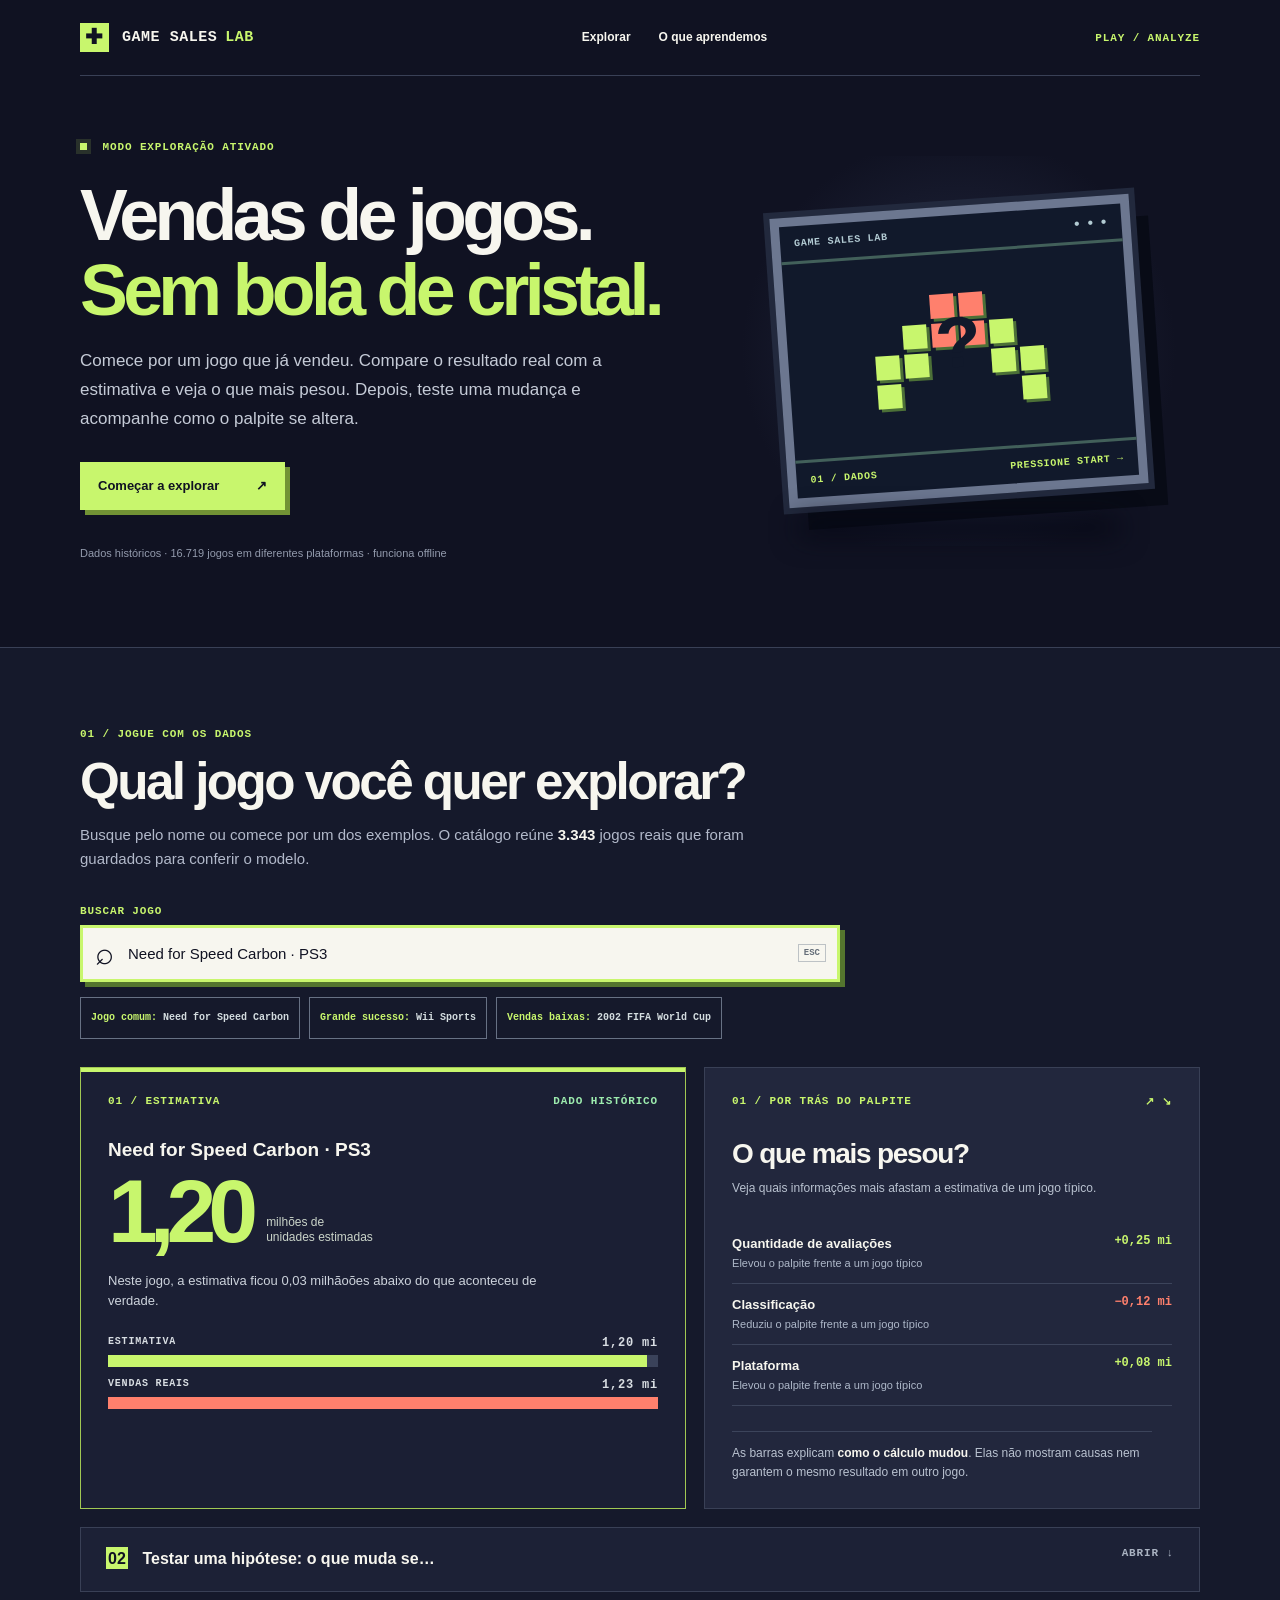
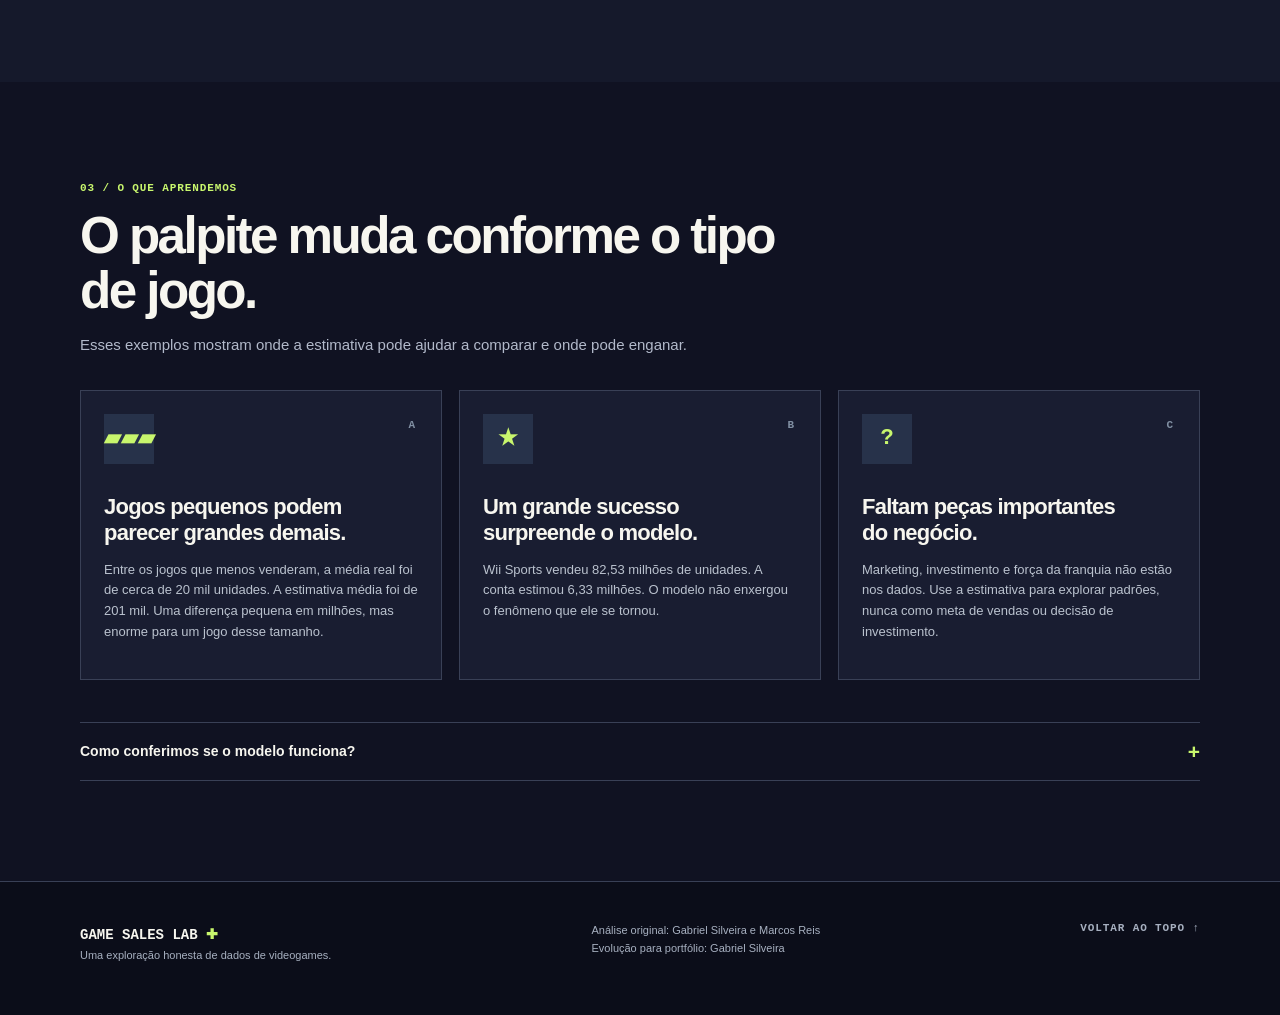
==== index.html @ 08819943 "Build game sales portfolio and offline demo" ====
<!doctype html>
<html lang="pt-BR">
<head>
  <meta charset="utf-8">
  <meta name="viewport" content="width=device-width, initial-scale=1">
  <meta name="theme-color" content="#101222">
  <title>Game Sales Lab — explore vendas de videogames</title>
  <meta name="description" content="Escolha um jogo, mude suas características e entenda o que um modelo histórico de vendas consegue — e não consegue — mostrar.">
  <style>:root{--bg:#101222;--panel:#1b1f34;--panel2:#242940;--line:#394056;--white:#f7f6ef;--muted:#b2b9ca;--lime:#c8f66d;--coral:#ff806d;--blue:#88a0ff;--mono:Consolas,'Courier New',monospace;--sans:Arial,Helvetica,sans-serif}
*{box-sizing:border-box}html{scroll-behavior:smooth}body{margin:0;background:var(--bg);color:var(--white);font-family:var(--sans);line-height:1.55}button,input{font:inherit}button,a,input,summary{outline-offset:4px}a{color:inherit;text-decoration:none}[hidden]{display:none!important}.shell{width:min(1120px,calc(100% - 48px));margin:auto}.skip{position:absolute;top:8px;left:-9999px;padding:8px;background:var(--lime);color:var(--bg);z-index:10}.skip:focus{left:8px}.topbar{height:76px;display:flex;align-items:center;border-bottom:1px solid var(--line);gap:40px}.brand{display:flex;align-items:center;gap:8px;font-family:var(--mono);font-weight:900;font-size:15px;letter-spacing:.035em;white-space:nowrap}.brand b{color:var(--lime)}.brand-mark{display:grid;place-items:center;background:var(--lime);color:var(--bg);width:29px;height:29px;font-size:21px;margin-right:5px}.topbar nav{display:flex;gap:28px;margin:auto;font-size:12px;font-weight:700}.topbar nav a:hover,.footer-inner a:hover,.method a:hover{color:var(--lime)}.top-label,.eyebrow,.step,.panel-top,.search-block>label,.summary-hint,.bar-label,.lesson-number,.footer-inner>a{font:700 11px var(--mono);letter-spacing:.08em}.top-label{color:var(--lime);white-space:nowrap}.hero{display:grid;grid-template-columns:1fr .82fr;gap:50px;align-items:center;min-height:560px;padding-top:65px;padding-bottom:85px}.hero-copy{max-width:630px}.eyebrow{color:var(--lime);margin:0 0 25px}.blink{display:inline-block;width:7px;height:7px;margin-right:8px;background:var(--lime);box-shadow:0 0 0 4px #c8f66d22;animation:blink 1.6s steps(1) infinite}@keyframes blink{50%{opacity:.2}}h1,h2,h3,p{margin-top:0}.hero h1{font-size:clamp(47px,5.6vw,77px);letter-spacing:-.065em;line-height:1.04;margin-bottom:20px}.hero h1 em{font-style:normal;color:var(--lime)}.hero-copy>p:not(.eyebrow){color:#c5cbd7;font-size:17px;max-width:550px;line-height:1.7;margin-bottom:28px}.cta{display:inline-flex;justify-content:space-between;gap:28px;align-items:center;background:var(--lime);color:var(--bg);font-weight:900;font-size:13px;padding:14px 18px;min-width:205px;box-shadow:5px 5px 0 #729335}.cta:hover{transform:translate(2px,2px);box-shadow:3px 3px 0 #729335}.hero-copy small{display:block;margin-top:35px;color:#939bad;font-size:11px}.arcade-art{min-height:390px;display:grid;place-items:center;position:relative;background:radial-gradient(circle at center,#242a42 0,transparent 70%)}.arcade-screen{width:min(360px,90%);height:290px;background:#11192b;border:9px solid #6c7790;box-shadow:0 0 0 6px #22293d,18px 23px 0 #080b16;position:relative;transform:rotate(-4deg)}.screen-top,.screen-bottom{display:flex;justify-content:space-between;padding:12px 14px;color:#b3cbd3;font:700 10px var(--mono);letter-spacing:.07em}.screen-top{border-bottom:3px solid #42605a}.screen-bottom{position:absolute;bottom:0;width:100%;border-top:3px solid #42605a;color:var(--lime)}.screen-pixels{height:190px;display:grid;grid-template-columns:repeat(6,24px);grid-template-rows:repeat(4,24px);gap:5px;place-content:center;position:relative}.pixel{background:var(--lime);box-shadow:3px 3px 0 #4c7037}.p1{grid-area:1/3}.p2{grid-area:1/4}.p3{grid-area:2/2}.p4{grid-area:2/3}.p5{grid-area:2/4}.p6{grid-area:2/5}.p7{grid-area:3/1}.p8{grid-area:3/2}.p9{grid-area:3/5}.p10{grid-area:3/6}.p11{grid-area:4/1}.p12{grid-area:4/6}.p1,.p2,.p4,.p5{background:var(--coral)}.screen-pixels strong{position:absolute;top:52px;left:50%;transform:translateX(-50%);font:900 75px var(--mono);color:#11192b}.arcade-shadow{position:absolute;width:320px;height:17px;background:#050714;filter:blur(14px);bottom:10px}.explore{border-top:1px solid var(--line);background:#15192b}.explore-inner{padding-top:80px;padding-bottom:90px}.section-heading{max-width:720px;margin-bottom:34px}.step{color:var(--lime);display:block;margin-bottom:14px}.section-heading h2{font-size:clamp(33px,4vw,52px);letter-spacing:-.05em;line-height:1.08;margin-bottom:14px}.section-heading p{color:var(--muted);font-size:15px;max-width:680px;margin:0}.section-heading strong{color:var(--white)}.search-block{position:relative;margin:35px 0 28px;max-width:760px}.search-block>label{display:block;color:var(--lime);margin-bottom:8px}.search-input-wrap{height:57px;display:flex;align-items:center;background:var(--white);color:var(--bg);border:3px solid var(--lime);box-shadow:5px 5px 0 #54752e}.search-input-wrap>span{font-size:32px;line-height:1;padding:0 12px}.search-input-wrap input{flex:1;min-width:0;height:100%;border:0;background:transparent;color:var(--bg);font-size:15px;outline:0}.search-input-wrap input::placeholder{color:#646a78}.search-input-wrap kbd{font:700 9px var(--mono);border:1px solid #bdc2c5;color:#656e79;padding:3px 5px;margin-right:11px}.search-results{position:absolute;top:87px;left:0;right:0;z-index:8;background:var(--white);color:var(--bg);border:2px solid var(--lime);max-height:330px;overflow:auto;box-shadow:8px 8px 0 #080b16}.search-results button{display:flex;justify-content:space-between;gap:15px;align-items:center;width:100%;padding:11px 15px;background:none;border:0;border-bottom:1px solid #d6d9d5;text-align:left;cursor:pointer}.search-results button:hover,.search-results button:focus{background:#e5f5c8}.search-results button strong{font-size:13px}.search-results button small{font:700 10px var(--mono);white-space:nowrap;color:#5e6370}.search-results .empty{padding:15px;font-size:13px}.quick-games{display:flex;gap:9px;flex-wrap:wrap;margin-top:15px}.quick-games button{background:transparent;border:1px solid #677184;color:#d3dcdf;padding:8px 10px;font:700 10px var(--mono);cursor:pointer}.quick-games button:hover,.quick-games button:focus{border-color:var(--lime);color:var(--lime)}.quick-games b{color:var(--lime)}.play-grid{display:grid;grid-template-columns:1.1fr .9fr;gap:18px}.result-panel,.explain-panel{min-height:385px;padding:27px;border:1px solid var(--line);background:var(--panel)}.result-panel{border-color:#a1c853;box-shadow:inset 0 4px 0 var(--lime)}.panel-top{display:flex;justify-content:space-between;color:var(--lime)}.status-light{color:#9decae}.game-name{font-size:19px;font-weight:800;margin:28px 0 5px}.big-number{display:flex;align-items:end;gap:16px}.big-number strong{font-size:clamp(70px,7vw,108px);letter-spacing:-.09em;line-height:.95;color:var(--lime)}.big-number span{font-size:12px;line-height:1.25;color:#cad4c9;padding-bottom:9px}.result-copy{color:#cdd3dc;font-size:13px;margin:17px 0 20px;max-width:480px}.comparison{margin-top:24px}.bar-label{display:flex;justify-content:space-between;color:#d8dde2;font-size:10px;margin:11px 0 5px}.bar-label b{font-size:12px}.track{height:12px;background:#3a425a}.track i{display:block;width:0;height:100%;background:var(--lime);transition:width .25s}.track.real i{background:var(--coral)}.note{border-left:3px solid var(--coral);padding-left:11px;color:#ffbfaf;font-size:12px;margin:18px 0 0}.explain-panel{background:#22273d}.explain-panel h3{font-size:28px;letter-spacing:-.045em;margin:24px 0 4px}.explain-panel>p{font-size:12px;color:#b9c2d0;max-width:420px}.drivers{margin:25px 0}.driver{display:grid;grid-template-columns:1fr auto;gap:2px 12px;padding:11px 0;border-bottom:1px solid #3c445b}.driver strong{font-size:13px}.driver span{font:700 12px var(--mono)}.driver span.up{color:var(--lime)}.driver span.down{color:var(--coral)}.driver small{grid-column:1/-1;color:#aeb8c9;font-size:11px}.explain-foot{border-top:1px solid #3c445b;padding-top:12px;margin:0!important}.explain-foot strong{color:var(--white)}.edit-panel{margin-top:18px;background:#1c2136;border:1px solid var(--line)}.edit-panel summary{cursor:pointer;display:flex;justify-content:space-between;gap:20px;padding:19px 25px;list-style:none;font-weight:800}.edit-panel summary::-webkit-details-marker{display:none}.edit-panel summary b{display:inline-grid;place-items:center;background:var(--lime);color:var(--bg);width:22px;height:22px;margin-right:10px}.edit-panel[open] .summary-hint{color:var(--lime)}.summary-hint{color:#aab3c2}.edit-inner{padding:4px 25px 25px;border-top:1px solid var(--line)}.edit-inner>p{font-size:12px;color:#b5bdc9;max-width:760px;margin:15px 0 22px}.field-grid{display:grid;grid-template-columns:repeat(5,1fr);gap:17px 13px}.field-grid label{font-size:11px;font-weight:800;color:#e7e8e6}.field-grid label span{color:#9ca7b9;font-size:10px}.field-grid input{width:100%;display:block;background:#f7f6ef;color:var(--bg);border:2px solid transparent;border-radius:0;padding:9px;min-height:40px;margin-top:5px;font-size:12px}.field-grid input:focus{border-color:var(--lime);outline:none}.field-grid input::placeholder{color:#777d89}#clear-btn{margin-top:21px;border:1px solid var(--lime);background:transparent;color:var(--lime);padding:9px 11px;font:700 11px var(--mono);cursor:pointer}#clear-btn:hover{background:#c8f66d22}.edit-disclaimer{border-top:1px solid var(--line);padding-top:14px;margin-top:21px!important}.lessons{padding-top:100px;padding-bottom:100px}.lesson-grid{display:grid;grid-template-columns:repeat(3,1fr);gap:17px}.lesson-grid article{position:relative;min-height:285px;border:1px solid var(--line);padding:23px;background:#191d31}.lesson-icon{display:grid;place-items:center;width:50px;height:50px;background:#27324a;color:var(--lime);font:900 22px var(--mono);margin-bottom:30px}.lesson-number{position:absolute;top:28px;right:25px;color:#8190a3}.lesson-grid h3{font-size:22px;line-height:1.2;letter-spacing:-.035em;max-width:280px;margin-bottom:13px}.lesson-grid p{color:#bac2ce;font-size:13px;line-height:1.6}.method{margin-top:42px;border-top:1px solid var(--line);border-bottom:1px solid var(--line)}.method summary{cursor:pointer;padding:18px 0;display:flex;justify-content:space-between;font-weight:800;font-size:14px}.method summary span{color:var(--lime);font-size:21px;line-height:1}.method-body{max-width:790px;padding-bottom:25px}.method-body p{color:#bec6d0;font-size:13px;line-height:1.7}.method-body a{font:700 11px var(--mono);color:var(--lime)}footer{border-top:1px solid var(--line);background:#0b0d19;padding:40px 0}.footer-inner{display:flex;justify-content:space-between;gap:25px}.footer-inner strong{font:900 14px var(--mono)}.footer-inner strong span{color:var(--lime)}.footer-inner p,.footer-inner a{color:#a7b0c0;font-size:11px}.footer-inner a{align-self:start}
@media(max-width:900px){.top-label{display:none}.hero{grid-template-columns:1fr;gap:15px;min-height:0}.arcade-art{min-height:270px;order:-1}.arcade-screen{transform:rotate(-4deg) scale(.8)}.arcade-shadow{bottom:-10px}.field-grid{grid-template-columns:repeat(3,1fr)}.play-grid{grid-template-columns:1fr}.result-panel,.explain-panel{min-height:0}.lesson-grid{grid-template-columns:1fr}.lesson-grid article{min-height:0}.lesson-icon{margin-bottom:18px}}
@media(max-width:620px){.shell{width:calc(100% - 28px)}.topbar{height:64px;gap:12px}.brand{font-size:11px}.topbar nav{gap:10px;margin-left:auto}.topbar nav a{font-size:10px}.hero{padding-top:25px;padding-bottom:70px}.arcade-art{min-height:225px}.arcade-screen{transform:rotate(-4deg) scale(.65)}.hero h1{font-size:47px}.hero-copy>p:not(.eyebrow){font-size:15px}.explore-inner,.lessons{padding-top:67px;padding-bottom:70px}.section-heading h2{font-size:35px}.search-results{top:87px}.search-results button{flex-direction:column;align-items:start;gap:2px}.field-grid{grid-template-columns:repeat(2,1fr)}.result-panel,.explain-panel{padding:20px}.big-number strong{font-size:78px}.edit-panel summary{padding:16px;font-size:13px}.summary-hint{font-size:9px}.edit-inner{padding:0 16px 20px}.footer-inner{flex-direction:column}.search-input-wrap kbd{display:none}}
@media(prefers-reduced-motion:reduce){html{scroll-behavior:auto}.blink{animation:none}.track i{transition:none}}

/* Touch and narrow-screen refinements */
.cta{min-height:48px}
.search-results button{min-height:46px}
.quick-games button,#clear-btn{min-height:42px}
.field-grid input{min-height:46px}
.context-note{border-left:3px solid var(--blue);background:#28304a;color:#e2e8ff;padding:12px 14px;font-size:12px;line-height:1.55}
.scenario-story{border-left:3px solid var(--lime);padding:10px 12px;background:#293347;color:#eef6de;font-size:12px;line-height:1.55}
.driver small{line-height:1.45}
@media(max-width:900px){.arcade-art{order:0}.hero{gap:5px}.field-grid{gap:16px}}
@media(max-width:620px){.big-number strong{font-size:clamp(52px,15vw,76px)}.quick-games button,#clear-btn{min-height:44px}.search-results button{min-height:50px}.arcade-art{min-height:180px}.arcade-screen{transform:rotate(-4deg) scale(.58)}.hero{padding-bottom:55px}}
@media(max-width:380px){.brand{font-size:10px}.topbar nav a{font-size:9px}.topbar nav{gap:8px}.summary-hint{display:none}.field-grid{gap:12px 8px}}
</style>
</head>
<body>
  <a class="skip" href="#explorar">Ir para a experiência</a>
  <header class="topbar shell">
    <a class="brand" href="#inicio" aria-label="Game Sales Lab, início"><span class="brand-mark" aria-hidden="true">✚</span> GAME SALES <b>LAB</b></a>
    <nav aria-label="Navegação"><a href="#explorar">Explorar</a><a href="#aprendizados">O que aprendemos</a></nav>
    <span class="top-label">PLAY / ANALYZE</span>
  </header>

  <main>
    <section class="hero shell" id="inicio">
      <div class="hero-copy">
        <p class="eyebrow"><span class="blink" aria-hidden="true"></span> MODO EXPLORAÇÃO ATIVADO</p>
        <h1>Vendas de jogos.<br><em>Sem bola de cristal.</em></h1>
        <p>Comece por um jogo que já vendeu. Compare o resultado real com a estimativa e veja o que mais pesou. Depois, teste uma mudança e acompanhe como o palpite se altera.</p>
        <a class="cta" href="#explorar">Começar a explorar <span aria-hidden="true">↗</span></a>
        <small>Dados históricos · 16.719 jogos em diferentes plataformas · funciona offline</small>
      </div>
      <div class="arcade-art" aria-hidden="true"><div class="arcade-screen"><div class="screen-top"><span>GAME SALES LAB</span><span>● ● ●</span></div><div class="screen-pixels"><span class="pixel p1"></span><span class="pixel p2"></span><span class="pixel p3"></span><span class="pixel p4"></span><span class="pixel p5"></span><span class="pixel p6"></span><span class="pixel p7"></span><span class="pixel p8"></span><span class="pixel p9"></span><span class="pixel p10"></span><span class="pixel p11"></span><span class="pixel p12"></span><strong>?</strong></div><div class="screen-bottom"><span>01 / DADOS</span><span>PRESSIONE START →</span></div></div><div class="arcade-shadow"></div></div>
    </section>

    <section class="explore" id="explorar"><div class="shell explore-inner">
      <div class="section-heading"><span class="step">01 / JOGUE COM OS DADOS</span><h2>Qual jogo você quer explorar?</h2><p>Busque pelo nome ou comece por um dos exemplos. O catálogo reúne <strong id="catalog-count">—</strong> jogos reais que foram guardados para conferir o modelo.</p></div>

      <div class="search-block"><label for="game-search">BUSCAR JOGO</label><div class="search-input-wrap"><span aria-hidden="true">⌕</span><input id="game-search" type="search" autocomplete="off" placeholder="Digite um título, plataforma ou ano" aria-controls="search-results" aria-expanded="false"><kbd>ESC</kbd></div><div id="search-results" class="search-results" role="listbox" hidden></div><div id="quick-games" class="quick-games" aria-label="Jogos sugeridos"></div></div>

      <div class="play-grid">
        <div class="result-panel" aria-live="polite"><div class="panel-top"><span>01 / ESTIMATIVA</span><span class="status-light">DADO HISTÓRICO</span></div><p class="game-name" id="selected-title">Escolha um jogo</p><div class="big-number"><strong id="prediction">—</strong><span>milhões de<br>unidades estimadas</span></div><p class="result-copy" id="result-summary">Escolha um jogo para começar a exploração.</p><p class="scenario-story" id="scenario-story" hidden></p><div class="comparison" id="comparison" hidden><div class="bar-label"><span id="pred-caption">ESTIMATIVA</span><b id="pred-label">—</b></div><div class="track"><i id="pred-bar"></i></div><div class="bar-label"><span>VENDAS REAIS</span><b id="actual-label">—</b></div><div class="track real"><i id="actual-bar"></i></div></div><p class="context-note" id="result-warning" hidden></p></div>

        <div class="explain-panel"><div class="panel-top"><span id="explain-step">01 / POR TRÁS DO PALPITE</span><span aria-hidden="true">↗ ↘</span></div><h3 id="explain-title">O que mais pesou?</h3><p id="explain-intro">Veja quais informações mais afastam a estimativa de um jogo típico.</p><div id="drivers" class="drivers"></div><p class="explain-foot">As barras explicam <strong>como o cálculo mudou</strong>. Elas não mostram causas nem garantem o mesmo resultado em outro jogo.</p></div>
      </div>

      <details class="edit-panel" id="edit-details"><summary><span><b>02</b> Testar uma hipótese: o que muda se…</span><span class="summary-hint">ABRIR ↓</span></summary><div class="edit-inner"><p>Escolha uma variável e mude o valor. O resultado mostra quanto essa alteração deslocou a estimativa do jogo escolhido. Você pode mudar mais campos, mas uma variável por vez deixa a comparação mais fácil de entender.</p><form id="game-form"><div class="field-grid">
        <label>Ano de lançamento<input id="Year_of_Release" type="number" min="1970" max="2035" step="1" placeholder="Ex.: 2008"></label>
        <label>Plataforma<input id="Platform" list="list-Platform" autocomplete="off" placeholder="Ex.: Wii"><datalist id="list-Platform"></datalist></label>
        <label>Gênero<input id="Genre" list="list-Genre" autocomplete="off" placeholder="Ex.: Sports"><datalist id="list-Genre"></datalist></label>
        <label>Classificação indicativa<input id="Rating" list="list-Rating" autocomplete="off" placeholder="Ex.: E"><datalist id="list-Rating"></datalist></label>
        <label>Nota da crítica <span>0 a 100</span><input id="Critic_Score" type="number" min="0" max="100" step="1" placeholder="Ex.: 82"></label>
        <label>Quantidade de críticas<input id="Critic_Count" type="number" min="0" step="1" placeholder="Ex.: 45"></label>
        <label>Nota do público <span>0 a 10</span><input id="User_Score" type="number" min="0" max="10" step="0.1" placeholder="Ex.: 8.2"></label>
        <label>Quantidade de avaliações<input id="User_Count" type="number" min="0" step="1" placeholder="Ex.: 250"></label>
        <label>Empresa que publicou<input id="Publisher" list="list-Publisher" autocomplete="off" placeholder="Ex.: Nintendo"><datalist id="list-Publisher"></datalist></label>
        <label>Estúdio criador<input id="Developer" list="list-Developer" autocomplete="off" placeholder="Ex.: Nintendo"><datalist id="list-Developer"></datalist></label>
      </div><button id="clear-btn" type="reset">Recomeçar cenário ↺</button></form><p class="edit-disclaimer">Notas e avaliações normalmente só existem depois do lançamento. Esta experiência compara padrões históricos; não prevê vendas antes de o jogo chegar ao mercado.</p></div></details>
    </div></section>

    <section class="lessons shell" id="aprendizados"><div class="section-heading"><span class="step">03 / O QUE APRENDEMOS</span><h2>O palpite muda conforme o tipo de jogo.</h2><p>Esses exemplos mostram onde a estimativa pode ajudar a comparar e onde pode enganar.</p></div><div class="lesson-grid"><article><span class="lesson-icon">▰▰▰</span><span class="lesson-number">A</span><h3>Jogos pequenos podem parecer grandes demais.</h3><p id="small-games-copy"></p></article><article><span class="lesson-icon">★</span><span class="lesson-number">B</span><h3>Um grande sucesso surpreende o modelo.</h3><p id="hit-copy"></p></article><article><span class="lesson-icon">?</span><span class="lesson-number">C</span><h3>Faltam peças importantes do negócio.</h3><p>Marketing, investimento e força da franquia não estão nos dados. Use a estimativa para explorar padrões, nunca como meta de vendas ou decisão de investimento.</p></article></div>
      <details class="method"><summary>Como conferimos se o modelo funciona? <span>+</span></summary><div class="method-body"><p>Primeiro, reservamos um grupo de jogos que o modelo não viu enquanto aprendia. Comparamos várias formas de fazer a conta usando apenas os outros jogos e escolhemos a que equilibrava resultado e simplicidade. Só então conferimos a escolhida no grupo reservado.</p><p id="method-copy"></p><p>Também verificamos se características parecidas carregam informação repetida. As notas da crítica e do público, por exemplo, tendem a andar juntas. Por isso, as barras da experiência mostram partes do cálculo, não causas independentes.</p></div></details>
    </section>
  </main>

  <footer><div class="shell footer-inner"><div><strong>GAME SALES LAB <span>✚</span></strong><p>Uma exploração honesta de dados de videogames.</p></div><p>Análise original: Gabriel Silveira e Marcos Reis<br>Evolução para portfólio: Gabriel Silveira</p><a href="#inicio">VOLTAR AO TOPO ↑</a></div></footer>
  <script>const PAYLOAD={"report":{"dataset":{"rows":16719,"train":13375,"test":3344,"version":2,"seed":42},"selected":"Linear múltipla — contagens em log","cv":[{"modelo":"Regressão polinomial — grau 2","RMSE_cv":1.2010955748964758,"RMSE_cv_dp":0.06474675699230918,"RMSE_treino":1.1860157761538965,"MAE_cv":0.49695389689824304,"R2_cv":0.2636904071730237},{"modelo":"Linear múltipla — contagens em log","RMSE_cv":1.2068128816181916,"RMSE_cv_dp":0.0614035329765601,"RMSE_treino":1.1920581084443662,"MAE_cv":0.5003457677159309,"R2_cv":0.2564570143904742},{"modelo":"Linear múltipla — Publisher/Developer","RMSE_cv":1.2115453871072805,"RMSE_cv_dp":0.0685828982930085,"RMSE_treino":1.1931497890586091,"MAE_cv":0.4869429549563741,"R2_cv":0.2511686643552177},{"modelo":"Linear — alvo em log","RMSE_cv":1.2123207687471598,"RMSE_cv_dp":0.06136806398778783,"RMSE_treino":1.2056931116269045,"MAE_cv":0.3875992172423879,"R2_cv":0.24993861218668262},{"modelo":"Linear múltipla — base","RMSE_cv":1.2656649861952995,"RMSE_cv_dp":0.06850321064156129,"RMSE_treino":1.2554290859679416,"MAE_cv":0.5034061343852987,"R2_cv":0.18278152900033845},{"modelo":"Linear simples — Critic_Count","RMSE_cv":1.3432475392092016,"RMSE_cv_dp":0.06615835104879768,"RMSE_treino":1.3445957820593482,"MAE_cv":0.5288592431362826,"R2_cv":0.07931046568754438},{"modelo":"Baseline — mediana","RMSE_cv":1.4441197716730787,"RMSE_cv_dp":0.05955347096531502,"RMSE_treino":1.4452738414571185,"MAE_cv":0.4573667289719626,"R2_cv":-0.06491235377141469}],"test_models":[{"modelo":"Linear múltipla — contagens em log","RMSE":1.7968092620140312,"MAE":0.5297354695471745,"R2":0.2178879222569532},{"modelo":"Regressão polinomial — grau 2","RMSE":1.797677422413931,"MAE":0.5271070427865906,"R2":0.2171319569091512},{"modelo":"Linear múltipla — Publisher/Developer","RMSE":1.8134675950625714,"MAE":0.5221746837622574,"R2":0.20331867595355801},{"modelo":"Linear — alvo em log","RMSE":1.845046714488837,"MAE":0.41992653794848905,"R2":0.1753308083341364},{"modelo":"Linear múltipla — base","RMSE":1.9391668904772745,"MAE":0.5429126259905229,"R2":0.08904817114027319},{"modelo":"Linear simples — Critic_Count","RMSE":1.9734772028116396,"MAE":0.5657923687966461,"R2":0.0565274585093255},{"modelo":"Baseline — mediana","RMSE":2.069872007056979,"MAE":0.4924372009569377,"R2":-0.037891654120126184}],"final_raw":{"RMSE":1.7968092620140312,"MAE":0.5297354695471745,"R2":0.2178879222569532},"final_clipped":{"RMSE":1.789990443409774,"MAE":0.4944752510786426,"R2":0.2238128260143939},"negative_count":539,"negative_pct":16.11842105263158,"wii":{"actual":82.53,"predicted":6.327610250159044,"residual":76.20238974984096,"rmse_without":1.2216731685688584},"deciles":[{"real":0.020489361702127663,"previsto":0.2011004001439475,"n":470},{"real":0.044741035856573706,"previsto":0.26513370675637915,"n":251},{"real":0.06960396039603961,"previsto":0.2933393354138259,"n":303},{"real":0.10340974212034384,"previsto":0.3504363250655249,"n":349},{"real":0.14811074918566774,"previsto":0.37984246506080965,"n":307},{"real":0.2129940119760479,"previsto":0.4328270900748389,"n":334},{"real":0.31290419161676647,"previsto":0.6220602657615575,"n":334},{"real":0.4770958083832335,"previsto":0.7173968947212019,"n":334},{"real":0.8396941896024465,"previsto":0.9383231397455836,"n":327},{"real":3.456477611940299,"previsto":1.6546289862273766,"n":335}],"vif":[{"atributo":"Year_of_Release","VIF":1.076163934748759},{"atributo":"Critic_Score","VIF":1.679050233845482},{"atributo":"Log_Critic_Count","VIF":1.4711781684444674},{"atributo":"User_Score","VIF":1.3438304912482169},{"atributo":"Log_User_Count","VIF":1.477199717197107}],"spearman":{"critic_user_counts":0.5755657424946091,"critic_user_scores":0.5303728679998545},"importance":[{"field":"User_Count","mean_abs_effect":0.3542200487970417},{"field":"Publisher","mean_abs_effect":0.24777495385571435},{"field":"Year_of_Release","mean_abs_effect":0.17993967710344383},{"field":"Platform","mean_abs_effect":0.17634475986696957},{"field":"User_Score","mean_abs_effect":0.14174504943252136},{"field":"Critic_Score","mean_abs_effect":0.09213284899626684},{"field":"Developer","mean_abs_effect":0.0721554286524807},{"field":"Rating","mean_abs_effect":0.06158994676593066},{"field":"Critic_Count","mean_abs_effect":0.056823376987069484},{"field":"Genre","mean_abs_effect":0.049855624893175125}],"examples":[{"name":"Wii Sports","record":{"Year_of_Release":2006.0,"Critic_Score":76.0,"Critic_Count":51.0,"User_Score":8.0,"User_Count":322.0,"Platform":"Wii","Genre":"Sports","Rating":"E","Publisher":"Nintendo","Developer":"Nintendo"},"actual":82.53,"predicted":6.3276102501590445},{"name":"Kamaitachi no Yoru 2: Tokubetsu Hen","record":{"Year_of_Release":2006.0,"Critic_Score":null,"Critic_Count":null,"User_Score":null,"User_Count":null,"Platform":"PSP","Genre":"Adventure","Rating":null,"Publisher":"ChunSoft","Developer":null},"actual":0.01,"predicted":0.19047411673002612},{"name":"Imagine: Fashion Designer World Tour","record":{"Year_of_Release":2009.0,"Critic_Score":null,"Critic_Count":null,"User_Score":null,"User_Count":null,"Platform":"DS","Genre":"Simulation","Rating":"E","Publisher":"Ubisoft","Developer":"Virtual Toys"},"actual":0.29,"predicted":0.3608864517631545},{"name":"Just Dance 3","record":{"Year_of_Release":2011.0,"Critic_Score":74.0,"Critic_Count":15.0,"User_Score":7.8,"User_Count":16.0,"Platform":"Wii","Genre":"Misc","Rating":"E10+","Publisher":"Ubisoft","Developer":"Ubisoft"},"actual":10.12,"predicted":0.5592305575840402}],"catalog":[{"name":" Beyblade Burst","platform":"3DS","year":2016,"actual":0.03,"record":{"Year_of_Release":2016.0,"Critic_Score":null,"Critic_Count":null,"User_Score":null,"User_Count":null,"Platform":"3DS","Genre":"Role-Playing","Rating":null,"Publisher":"FuRyu","Developer":null}},{"name":" Haikyu!! Cross Team Match!","platform":"3DS","year":2016,"actual":0.04,"record":{"Year_of_Release":2016.0,"Critic_Score":null,"Critic_Count":null,"User_Score":null,"User_Count":null,"Platform":"3DS","Genre":"Adventure","Rating":null,"Publisher":"Namco Bandai Games","Developer":null}},{"name":".hack//G.U. Vol.3//Redemption","platform":"PS2","year":2007,"actual":0.17,"record":{"Year_of_Release":2007.0,"Critic_Score":null,"Critic_Count":null,"User_Score":null,"User_Count":null,"Platform":"PS2","Genre":"Role-Playing","Rating":null,"Publisher":"Namco Bandai Games","Developer":null}},{"name":".hack//Outbreak Part 3","platform":"PS2","year":2002,"actual":0.46,"record":{"Year_of_Release":2002.0,"Critic_Score":70.0,"Critic_Count":23.0,"User_Score":8.7,"User_Count":19.0,"Platform":"PS2","Genre":"Role-Playing","Rating":"T","Publisher":"Atari","Developer":"CyberConnect2"}},{"name":"007: Quantum of Solace","platform":"PS2","year":2008,"actual":0.43,"record":{"Year_of_Release":2008.0,"Critic_Score":null,"Critic_Count":null,"User_Score":null,"User_Count":null,"Platform":"PS2","Genre":"Action","Rating":null,"Publisher":"Activision","Developer":null}},{"name":"007: Quantum of Solace","platform":"Wii","year":2008,"actual":0.65,"record":{"Year_of_Release":2008.0,"Critic_Score":54.0,"Critic_Count":11.0,"User_Score":7.5,"User_Count":26.0,"Platform":"Wii","Genre":"Action","Rating":"T","Publisher":"Activision","Developer":"Treyarch"}},{"name":"1 vs. 100","platform":"DS","year":2008,"actual":0.08,"record":{"Year_of_Release":2008.0,"Critic_Score":38.0,"Critic_Count":5.0,"User_Score":3.2,"User_Count":5.0,"Platform":"DS","Genre":"Misc","Rating":"E","Publisher":"DSI Games","Developer":"ECI"}},{"name":"1001 Touch Games","platform":"DS","year":2011,"actual":0.31,"record":{"Year_of_Release":2011.0,"Critic_Score":null,"Critic_Count":null,"User_Score":null,"User_Count":null,"Platform":"DS","Genre":"Action","Rating":"E","Publisher":"Avanquest","Developer":"Avanquest Software"}},{"name":"101-in-1 Explosive Megamix","platform":"DS","year":2008,"actual":0.19,"record":{"Year_of_Release":2008.0,"Critic_Score":46.0,"Critic_Count":13.0,"User_Score":null,"User_Count":null,"Platform":"DS","Genre":"Puzzle","Rating":"E","Publisher":"Nordcurrent","Developer":"Nordcurrent"}},{"name":"101-in-1 Sports Megamix","platform":"DS","year":2010,"actual":0.08,"record":{"Year_of_Release":2010.0,"Critic_Score":null,"Critic_Count":null,"User_Score":null,"User_Count":null,"Platform":"DS","Genre":"Sports","Rating":"E10+","Publisher":"Nordcurrent","Developer":"Nordcurrent"}},{"name":"187: Ride or Die","platform":"PS2","year":2005,"actual":0.15,"record":{"Year_of_Release":2005.0,"Critic_Score":52.0,"Critic_Count":33.0,"User_Score":6.8,"User_Count":12.0,"Platform":"PS2","Genre":"Racing","Rating":"M","Publisher":"Ubisoft","Developer":"Ubisoft"}},{"name":"187: Ride or Die","platform":"XB","year":2005,"actual":0.06,"record":{"Year_of_Release":2005.0,"Critic_Score":51.0,"Critic_Count":40.0,"User_Score":6.9,"User_Count":8.0,"Platform":"XB","Genre":"Racing","Rating":"M","Publisher":"Ubisoft","Developer":"Ubisoft Paris"}},{"name":"2 Games in 1: Sonic Battle & ChuChu Rocket!","platform":"GBA","year":2005,"actual":0.61,"record":{"Year_of_Release":2005.0,"Critic_Score":null,"Critic_Count":null,"User_Score":null,"User_Count":null,"Platform":"GBA","Genre":"Misc","Rating":null,"Publisher":"THQ","Developer":null}},{"name":"2-in-1 Game Pack: Spider-Man & Spider-Man 2","platform":"GBA","year":2005,"actual":0.09,"record":{"Year_of_Release":2005.0,"Critic_Score":null,"Critic_Count":null,"User_Score":null,"User_Count":null,"Platform":"GBA","Genre":"Platform","Rating":null,"Publisher":"Activision","Developer":null}},{"name":"2002 FIFA World Cup","platform":"XB","year":2002,"actual":0.19,"record":{"Year_of_Release":2002.0,"Critic_Score":79.0,"Critic_Count":17.0,"User_Score":9.0,"User_Count":4.0,"Platform":"XB","Genre":"Sports","Rating":"E","Publisher":"Electronic Arts","Developer":"Software Creations"}},{"name":"3 in 1: Solitaire, Mahjong & Tangram","platform":"DS","year":2010,"actual":0.07,"record":{"Year_of_Release":2010.0,"Critic_Score":null,"Critic_Count":null,"User_Score":null,"User_Count":null,"Platform":"DS","Genre":"Misc","Rating":null,"Publisher":"Deep Silver","Developer":null}},{"name":"300: March to Glory","platform":"PSP","year":2007,"actual":0.41,"record":{"Year_of_Release":2007.0,"Critic_Score":55.0,"Critic_Count":31.0,"User_Score":7.1,"User_Count":14.0,"Platform":"PSP","Genre":"Action","Rating":"M","Publisher":"Warner Bros. Interactive Entertainment","Developer":"Collision Studios"}},{"name":"3D Dot Game Heroes","platform":"PS3","year":2009,"actual":0.57,"record":{"Year_of_Release":2009.0,"Critic_Score":77.0,"Critic_Count":66.0,"User_Score":8.0,"User_Count":96.0,"Platform":"PS3","Genre":"Role-Playing","Rating":"E10+","Publisher":"SouthPeak Games","Developer":"Silicon Studio"}},{"name":"3D Lemmings","platform":"PS","year":1995,"actual":0.06,"record":{"Year_of_Release":1995.0,"Critic_Score":null,"Critic_Count":null,"User_Score":null,"User_Count":null,"Platform":"PS","Genre":"Puzzle","Rating":null,"Publisher":"Psygnosis","Developer":null}},{"name":"3DS Classic Collection","platform":"3DS","year":2016,"actual":0.03,"record":{"Year_of_Release":2016.0,"Critic_Score":null,"Critic_Count":null,"User_Score":null,"User_Count":null,"Platform":"3DS","Genre":"Misc","Rating":null,"Publisher":"Sega","Developer":null}},{"name":"3rd Super Robot Wars Z: Tengoku-Hen","platform":"PSV","year":2015,"actual":0.19,"record":{"Year_of_Release":2015.0,"Critic_Score":null,"Critic_Count":null,"User_Score":null,"User_Count":null,"Platform":"PSV","Genre":"Action","Rating":null,"Publisher":"Namco Bandai Games","Developer":null}},{"name":"4 Elements","platform":"PC","year":2009,"actual":0.05,"record":{"Year_of_Release":2009.0,"Critic_Score":null,"Critic_Count":null,"User_Score":7.4,"User_Count":19.0,"Platform":"PC","Genre":"Puzzle","Rating":"E","Publisher":"Mastertronic","Developer":"Playrix Entertainment"}},{"name":"40 Winks","platform":"PS","year":1999,"actual":0.31,"record":{"Year_of_Release":1999.0,"Critic_Score":null,"Critic_Count":null,"User_Score":null,"User_Count":null,"Platform":"PS","Genre":"Platform","Rating":null,"Publisher":"GT Interactive","Developer":null}},{"name":"428: Fuusa Sareta Shibuya de","platform":"PSP","year":2009,"actual":0.04,"record":{"Year_of_Release":2009.0,"Critic_Score":null,"Critic_Count":null,"User_Score":null,"User_Count":null,"Platform":"PSP","Genre":"Adventure","Rating":null,"Publisher":"Spike","Developer":null}},{"name":"4x4 EVO 2","platform":"GC","year":2002,"actual":0.14,"record":{"Year_of_Release":2002.0,"Critic_Score":56.0,"Critic_Count":7.0,"User_Score":null,"User_Count":null,"Platform":"GC","Genre":"Racing","Rating":"E","Publisher":"Vivendi Games","Developer":"Terminal Reality"}},{"name":"50 Cent: Blood on the Sand","platform":"PS3","year":2009,"actual":0.19,"record":{"Year_of_Release":2009.0,"Critic_Score":72.0,"Critic_Count":37.0,"User_Score":7.2,"User_Count":57.0,"Platform":"PS3","Genre":"Shooter","Rating":"M","Publisher":"THQ","Developer":"Swordfish Studios"}},{"name":"50 Cent: Bulletproof","platform":"PSP","year":2006,"actual":0.08,"record":{"Year_of_Release":2006.0,"Critic_Score":null,"Critic_Count":null,"User_Score":null,"User_Count":null,"Platform":"PSP","Genre":"Action","Rating":null,"Publisher":"Vivendi Games","Developer":null}},{"name":"50 Cent: Bulletproof","platform":"XB","year":2005,"actual":0.44,"record":{"Year_of_Release":2005.0,"Critic_Score":50.0,"Critic_Count":14.0,"User_Score":5.9,"User_Count":21.0,"Platform":"XB","Genre":"Action","Rating":"M","Publisher":"Vivendi Games","Developer":"Genuine Games"}},{"name":"50 Classic Games","platform":"3DS","year":2012,"actual":0.01,"record":{"Year_of_Release":2012.0,"Critic_Score":null,"Critic_Count":null,"User_Score":null,"User_Count":null,"Platform":"3DS","Genre":"Misc","Rating":null,"Publisher":"Avanquest Software","Developer":null}},{"name":"7 Wonders of the Ancient World","platform":"DS","year":2007,"actual":0.13,"record":{"Year_of_Release":2007.0,"Critic_Score":60.0,"Critic_Count":7.0,"User_Score":8.3,"User_Count":48.0,"Platform":"DS","Genre":"Puzzle","Rating":"E","Publisher":"Funsta","Developer":"Hot Lava Games"}},{"name":"7th Dragon","platform":"DS","year":2009,"actual":0.14,"record":{"Year_of_Release":2009.0,"Critic_Score":null,"Critic_Count":null,"User_Score":null,"User_Count":null,"Platform":"DS","Genre":"Role-Playing","Rating":null,"Publisher":"Sega","Developer":null}},{"name":"7th Dragon III Code: VFD","platform":"3DS","year":2015,"actual":0.17,"record":{"Year_of_Release":2015.0,"Critic_Score":77.0,"Critic_Count":26.0,"User_Score":8.2,"User_Count":38.0,"Platform":"3DS","Genre":"Role-Playing","Rating":"T","Publisher":"Sega","Developer":"Sega"}},{"name":"999: Nine Hours, Nine Persons, Nine Doors","platform":"DS","year":2009,"actual":0.36,"record":{"Year_of_Release":2009.0,"Critic_Score":null,"Critic_Count":null,"User_Score":null,"User_Count":null,"Platform":"DS","Genre":"Adventure","Rating":null,"Publisher":"ChunSoft","Developer":null}},{"name":"[Prototype 2]","platform":"PS3","year":2012,"actual":0.74,"record":{"Year_of_Release":2012.0,"Critic_Score":79.0,"Critic_Count":39.0,"User_Score":6.8,"User_Count":179.0,"Platform":"PS3","Genre":"Action","Rating":"M","Publisher":"Activision","Developer":"Radical Entertainment"}},{"name":"[Prototype]","platform":"PS3","year":2009,"actual":1.24,"record":{"Year_of_Release":2009.0,"Critic_Score":79.0,"Critic_Count":53.0,"User_Score":7.7,"User_Count":308.0,"Platform":"PS3","Genre":"Action","Rating":"M","Publisher":"Activision","Developer":"Radical Entertainment"}},{"name":"A. IV Evolution: A Ressha de Ikou 4","platform":"PS","year":1994,"actual":0.25,"record":{"Year_of_Release":1994.0,"Critic_Score":null,"Critic_Count":null,"User_Score":null,"User_Count":null,"Platform":"PS","Genre":"Strategy","Rating":null,"Publisher":"ArtDink","Developer":null}},{"name":"AC/DC LIVE: Rock Band Track Pack","platform":"PS2","year":2008,"actual":0.16,"record":{"Year_of_Release":2008.0,"Critic_Score":null,"Critic_Count":null,"User_Score":null,"User_Count":null,"Platform":"PS2","Genre":"Misc","Rating":"T","Publisher":"MTV Games","Developer":"Harmonix Music Systems"}},{"name":"AC/DC LIVE: Rock Band Track Pack","platform":"X360","year":2008,"actual":0.23,"record":{"Year_of_Release":2008.0,"Critic_Score":63.0,"Critic_Count":16.0,"User_Score":4.9,"User_Count":10.0,"Platform":"X360","Genre":"Misc","Rating":"T","Publisher":"MTV Games","Developer":"Harmonix Music Systems"}},{"name":"Academy of Champions: Soccer","platform":"Wii","year":2009,"actual":0.12,"record":{"Year_of_Release":2009.0,"Critic_Score":64.0,"Critic_Count":20.0,"User_Score":6.8,"User_Count":14.0,"Platform":"Wii","Genre":"Sports","Rating":"E","Publisher":"Ubisoft","Developer":"Ubisoft Vancouver"}},{"name":"Accel World: Ginyoku no Kakusei","platform":"PS3","year":2012,"actual":0.03,"record":{"Year_of_Release":2012.0,"Critic_Score":null,"Critic_Count":null,"User_Score":null,"User_Count":null,"Platform":"PS3","Genre":"Adventure","Rating":null,"Publisher":"Namco Bandai Games","Developer":null}},{"name":"Ace Combat 04: Shattered Skies","platform":"PS2","year":2001,"actual":3.17,"record":{"Year_of_Release":2001.0,"Critic_Score":89.0,"Critic_Count":22.0,"User_Score":9.1,"User_Count":95.0,"Platform":"PS2","Genre":"Simulation","Rating":"E","Publisher":"Sony Computer Entertainment Europe","Developer":"Namco"}},{"name":"Ace Combat: Assault Horizon","platform":"X360","year":2011,"actual":0.49,"record":{"Year_of_Release":2011.0,"Critic_Score":78.0,"Critic_Count":71.0,"User_Score":6.2,"User_Count":82.0,"Platform":"X360","Genre":"Action","Rating":"T","Publisher":"Namco Bandai Games","Developer":"Project Aces"}},{"name":"Act of Aggression","platform":"PC","year":2015,"actual":0.01,"record":{"Year_of_Release":2015.0,"Critic_Score":71.0,"Critic_Count":37.0,"User_Score":7.1,"User_Count":93.0,"Platform":"PC","Genre":"Strategy","Rating":null,"Publisher":"Focus Home Interactive","Developer":"Eugen Systems"}},{"name":"Active Life: Magical Carnival","platform":"Wii","year":2011,"actual":0.04,"record":{"Year_of_Release":2011.0,"Critic_Score":null,"Critic_Count":null,"User_Score":null,"User_Count":null,"Platform":"Wii","Genre":"Misc","Rating":"E","Publisher":"Namco Bandai Games","Developer":"Bandai Namco Games"}},{"name":"Activision Hits: Remixed","platform":"PSP","year":2006,"actual":0.05,"record":{"Year_of_Release":2006.0,"Critic_Score":75.0,"Critic_Count":10.0,"User_Score":null,"User_Count":null,"Platform":"PSP","Genre":"Misc","Rating":"E","Publisher":"Activision","Developer":"Digital Eclipse"}},{"name":"Advance Wars","platform":"GBA","year":2001,"actual":0.7,"record":{"Year_of_Release":2001.0,"Critic_Score":92.0,"Critic_Count":28.0,"User_Score":9.0,"User_Count":95.0,"Platform":"GBA","Genre":"Strategy","Rating":"E","Publisher":"Nintendo","Developer":"Intelligent Systems"}},{"name":"Advance Wars 2: Black Hole Rising","platform":"GBA","year":2003,"actual":0.65,"record":{"Year_of_Release":2003.0,"Critic_Score":89.0,"Critic_Count":34.0,"User_Score":9.4,"User_Count":97.0,"Platform":"GBA","Genre":"Strategy","Rating":"E","Publisher":"Nintendo","Developer":"Intelligent Systems"}},{"name":"Advance Wars: Days of Ruin","platform":"DS","year":null,"actual":0.61,"record":{"Year_of_Release":null,"Critic_Score":86.0,"Critic_Count":55.0,"User_Score":8.7,"User_Count":96.0,"Platform":"DS","Genre":"Strategy","Rating":"E10+","Publisher":"Nintendo","Developer":"Intelligent Systems"}},{"name":"Adventure Time: Finn & Jake Investigations","platform":"3DS","year":2015,"actual":0.08,"record":{"Year_of_Release":2015.0,"Critic_Score":null,"Critic_Count":null,"User_Score":null,"User_Count":null,"Platform":"3DS","Genre":"Action","Rating":null,"Publisher":"Little Orbit","Developer":null}},{"name":"Adventure Time: Finn & Jake Investigations","platform":"XOne","year":2015,"actual":0.05,"record":{"Year_of_Release":2015.0,"Critic_Score":null,"Critic_Count":null,"User_Score":null,"User_Count":null,"Platform":"XOne","Genre":"Action","Rating":null,"Publisher":"Little Orbit","Developer":null}},{"name":"Adventures of Tron","platform":"2600","year":1981,"actual":0.67,"record":{"Year_of_Release":1981.0,"Critic_Score":null,"Critic_Count":null,"User_Score":null,"User_Count":null,"Platform":"2600","Genre":"Action","Rating":null,"Publisher":"Mattel Interactive","Developer":null}},{"name":"Aegis of Earth: Protonovus Assault","platform":"PSV","year":2016,"actual":0.03,"record":{"Year_of_Release":2016.0,"Critic_Score":null,"Critic_Count":null,"User_Score":8.3,"User_Count":8.0,"Platform":"PSV","Genre":"Action","Rating":"T","Publisher":"PQube","Developer":"Acquire"}},{"name":"Aeon Flux","platform":"XB","year":2005,"actual":0.01,"record":{"Year_of_Release":2005.0,"Critic_Score":69.0,"Critic_Count":27.0,"User_Score":3.0,"User_Count":4.0,"Platform":"XB","Genre":"Action","Rating":"T","Publisher":"THQ","Developer":"Terminal Reality"}},{"name":"Afro Samurai","platform":"X360","year":2009,"actual":0.24,"record":{"Year_of_Release":2009.0,"Critic_Score":65.0,"Critic_Count":70.0,"User_Score":6.2,"User_Count":57.0,"Platform":"X360","Genre":"Action","Rating":"M","Publisher":"Atari","Developer":"Namco Bandai Games America, Namco Bandai Games"}},{"name":"After Hours Athletes","platform":"PS3","year":2011,"actual":0.12,"record":{"Year_of_Release":2011.0,"Critic_Score":null,"Critic_Count":null,"User_Score":null,"User_Count":null,"Platform":"PS3","Genre":"Sports","Rating":null,"Publisher":"Sony Computer Entertainment","Developer":null}},{"name":"Agatha Christie's The ABC Murders","platform":"PS4","year":2016,"actual":0.03,"record":{"Year_of_Release":2016.0,"Critic_Score":67.0,"Critic_Count":17.0,"User_Score":6.2,"User_Count":12.0,"Platform":"PS4","Genre":"Adventure","Rating":"T","Publisher":"Microids","Developer":"Microids"}},{"name":"Agatha Christie's The ABC Murders","platform":"XOne","year":2016,"actual":0.01,"record":{"Year_of_Release":2016.0,"Critic_Score":66.0,"Critic_Count":7.0,"User_Score":7.5,"User_Count":8.0,"Platform":"XOne","Genre":"Adventure","Rating":null,"Publisher":"Microids","Developer":"Microids"}},{"name":"Agatha Christie: Peril at End House","platform":"PC","year":2009,"actual":0.01,"record":{"Year_of_Release":2009.0,"Critic_Score":null,"Critic_Count":null,"User_Score":null,"User_Count":null,"Platform":"PC","Genre":"Adventure","Rating":"T","Publisher":"JoWood Productions","Developer":"Oberon Media"}},{"name":"Agatha Christie: The ABC Murders","platform":"DS","year":2009,"actual":0.1,"record":{"Year_of_Release":2009.0,"Critic_Score":53.0,"Critic_Count":11.0,"User_Score":6.5,"User_Count":4.0,"Platform":"DS","Genre":"Adventure","Rating":"T","Publisher":"JoWood Productions","Developer":"Dreamcatcher"}},{"name":"Age of Empires II: The Age of Kings","platform":"PC","year":1999,"actual":0.09,"record":{"Year_of_Release":1999.0,"Critic_Score":92.0,"Critic_Count":21.0,"User_Score":9.0,"User_Count":801.0,"Platform":"PC","Genre":"Strategy","Rating":"T","Publisher":"Microsoft Game Studios","Developer":"Ensemble Studios"}},{"name":"Age of Empires III: The Asian Dynasties","platform":"PC","year":2007,"actual":0.06,"record":{"Year_of_Release":2007.0,"Critic_Score":81.0,"Critic_Count":19.0,"User_Score":8.5,"User_Count":71.0,"Platform":"PC","Genre":"Strategy","Rating":"T","Publisher":"Microsoft Game Studios","Developer":"Big Huge Games"}},{"name":"Age of Empires: Mythologies","platform":"DS","year":2008,"actual":0.21,"record":{"Year_of_Release":2008.0,"Critic_Score":78.0,"Critic_Count":28.0,"User_Score":6.9,"User_Count":20.0,"Platform":"DS","Genre":"Strategy","Rating":"E10+","Publisher":"THQ","Developer":"Griptonite Games"}},{"name":"Aikatsu Stars! My Special Appeal","platform":"3DS","year":2016,"actual":0.01,"record":{"Year_of_Release":2016.0,"Critic_Score":null,"Critic_Count":null,"User_Score":null,"User_Count":null,"Platform":"3DS","Genre":"Action","Rating":null,"Publisher":"Namco Bandai Games","Developer":null}},{"name":"Aikatsu! 2-nin no My Princess","platform":"3DS","year":2013,"actual":0.26,"record":{"Year_of_Release":2013.0,"Critic_Score":null,"Critic_Count":null,"User_Score":null,"User_Count":null,"Platform":"3DS","Genre":"Action","Rating":null,"Publisher":"Namco Bandai Games","Developer":null}},{"name":"Air Conflicts: Secret Wars","platform":"PS3","year":2011,"actual":0.19,"record":{"Year_of_Release":2011.0,"Critic_Score":51.0,"Critic_Count":8.0,"User_Score":null,"User_Count":null,"Platform":"PS3","Genre":"Simulation","Rating":"T","Publisher":"bitComposer Games","Developer":"Games Farm"}},{"name":"Air Conflicts: Secret Wars","platform":"X360","year":2011,"actual":0.08,"record":{"Year_of_Release":2011.0,"Critic_Score":61.0,"Critic_Count":14.0,"User_Score":null,"User_Count":null,"Platform":"X360","Genre":"Simulation","Rating":"T","Publisher":"bitComposer Games","Developer":"Games Farm"}},{"name":"Airborne Troops: Countdown to D-Day","platform":"PS2","year":2005,"actual":0.12,"record":{"Year_of_Release":2005.0,"Critic_Score":39.0,"Critic_Count":4.0,"User_Score":8.1,"User_Count":9.0,"Platform":"PS2","Genre":"Shooter","Rating":"T","Publisher":"Playlogic Game Factory","Developer":"WideScreen Games"}},{"name":"Airline Tycoon","platform":"PC","year":2000,"actual":0.02,"record":{"Year_of_Release":2000.0,"Critic_Score":null,"Critic_Count":null,"User_Score":8.0,"User_Count":9.0,"Platform":"PC","Genre":"Simulation","Rating":"E","Publisher":"Interplay","Developer":"Spellbound"}},{"name":"Airline Tycoon 2","platform":"PC","year":2011,"actual":0.05,"record":{"Year_of_Release":2011.0,"Critic_Score":57.0,"Critic_Count":4.0,"User_Score":5.5,"User_Count":30.0,"Platform":"PC","Genre":"Simulation","Rating":"E","Publisher":"Kalypso Media","Developer":"Kalypso"}},{"name":"Airlock","platform":"2600","year":1981,"actual":0.39,"record":{"Year_of_Release":1981.0,"Critic_Score":null,"Critic_Count":null,"User_Score":null,"User_Count":null,"Platform":"2600","Genre":"Action","Rating":null,"Publisher":"Data Age","Developer":null}},{"name":"Aiyoku no Eustia","platform":"PSV","year":2014,"actual":0.01,"record":{"Year_of_Release":2014.0,"Critic_Score":null,"Critic_Count":null,"User_Score":null,"User_Count":null,"Platform":"PSV","Genre":"Misc","Rating":null,"Publisher":"dramatic create","Developer":null}},{"name":"Akai Katana Shin","platform":"X360","year":2011,"actual":0.06,"record":{"Year_of_Release":2011.0,"Critic_Score":null,"Critic_Count":null,"User_Score":null,"User_Count":null,"Platform":"X360","Genre":"Shooter","Rating":null,"Publisher":"Cave","Developer":null}},{"name":"AKB1/48: Idol to Guam de Koishitara...","platform":"PSP","year":2011,"actual":0.4,"record":{"Year_of_Release":2011.0,"Critic_Score":null,"Critic_Count":null,"User_Score":null,"User_Count":null,"Platform":"PSP","Genre":"Misc","Rating":null,"Publisher":"Namco Bandai Games","Developer":null}},{"name":"Akiba's Trip Plus","platform":"PSP","year":2012,"actual":0.08,"record":{"Year_of_Release":2012.0,"Critic_Score":null,"Critic_Count":null,"User_Score":null,"User_Count":null,"Platform":"PSP","Genre":"Adventure","Rating":null,"Publisher":"Acquire","Developer":null}},{"name":"Akko ni Omakase! Brain Shock","platform":"DS","year":2006,"actual":0.04,"record":{"Year_of_Release":2006.0,"Critic_Score":null,"Critic_Count":null,"User_Score":null,"User_Count":null,"Platform":"DS","Genre":"Misc","Rating":null,"Publisher":"Taito","Developer":null}},{"name":"Alien Hominid","platform":"PS2","year":2004,"actual":0.1,"record":{"Year_of_Release":2004.0,"Critic_Score":78.0,"Critic_Count":47.0,"User_Score":8.3,"User_Count":13.0,"Platform":"PS2","Genre":"Shooter","Rating":"T","Publisher":"Zoo Digital Publishing","Developer":"The Behemoth"}},{"name":"Alien Trilogy","platform":"PS","year":1996,"actual":0.47,"record":{"Year_of_Release":1996.0,"Critic_Score":null,"Critic_Count":null,"User_Score":null,"User_Count":null,"Platform":"PS","Genre":"Shooter","Rating":null,"Publisher":"Acclaim Entertainment","Developer":null}},{"name":"Alien: Isolation","platform":"PS3","year":2014,"actual":0.33,"record":{"Year_of_Release":2014.0,"Critic_Score":null,"Critic_Count":null,"User_Score":8.3,"User_Count":111.0,"Platform":"PS3","Genre":"Shooter","Rating":"M","Publisher":"Sega","Developer":"Creative Assembly"}},{"name":"Alien: Isolation","platform":"XOne","year":2014,"actual":0.51,"record":{"Year_of_Release":2014.0,"Critic_Score":78.0,"Critic_Count":24.0,"User_Score":7.8,"User_Count":314.0,"Platform":"XOne","Genre":"Shooter","Rating":"M","Publisher":"Sega","Developer":"Creative Assembly"}},{"name":"Aliens vs Predator","platform":"PC","year":2010,"actual":0.19,"record":{"Year_of_Release":2010.0,"Critic_Score":68.0,"Critic_Count":35.0,"User_Score":7.4,"User_Count":985.0,"Platform":"PC","Genre":"Shooter","Rating":"M","Publisher":"Sega","Developer":"Rebellion"}},{"name":"Aliens: Colonial Marines","platform":"PS3","year":2013,"actual":0.6,"record":{"Year_of_Release":2013.0,"Critic_Score":43.0,"Critic_Count":25.0,"User_Score":3.6,"User_Count":295.0,"Platform":"PS3","Genre":"Shooter","Rating":"M","Publisher":"Sega","Developer":"Gearbox Software"}},{"name":"All Grown Up!: Game Boy Advance Video Volume 1","platform":"GBA","year":2004,"actual":0.24,"record":{"Year_of_Release":2004.0,"Critic_Score":null,"Critic_Count":null,"User_Score":null,"User_Count":null,"Platform":"GBA","Genre":"Misc","Rating":null,"Publisher":null,"Developer":null}},{"name":"All Star Cheer Squad","platform":"Wii","year":2008,"actual":0.79,"record":{"Year_of_Release":2008.0,"Critic_Score":null,"Critic_Count":null,"User_Score":5.2,"User_Count":10.0,"Platform":"Wii","Genre":"Sports","Rating":"E","Publisher":"THQ","Developer":"Gorilla Games"}},{"name":"All Star Pro-Wrestling","platform":"PS2","year":2000,"actual":0.2,"record":{"Year_of_Release":2000.0,"Critic_Score":null,"Critic_Count":null,"User_Score":null,"User_Count":null,"Platform":"PS2","Genre":"Fighting","Rating":null,"Publisher":"SquareSoft","Developer":null}},{"name":"All-Star Baseball 2000","platform":"N64","year":1999,"actual":0.39,"record":{"Year_of_Release":1999.0,"Critic_Score":null,"Critic_Count":null,"User_Score":null,"User_Count":null,"Platform":"N64","Genre":"Sports","Rating":null,"Publisher":"Acclaim Entertainment","Developer":null}},{"name":"All-Star Baseball 2002","platform":"GC","year":2001,"actual":0.22,"record":{"Year_of_Release":2001.0,"Critic_Score":66.0,"Critic_Count":17.0,"User_Score":5.6,"User_Count":9.0,"Platform":"GC","Genre":"Sports","Rating":"E","Publisher":"Acclaim Entertainment","Developer":"Acclaim"}},{"name":"All-Star Baseball 2002","platform":"PS2","year":2001,"actual":0.56,"record":{"Year_of_Release":2001.0,"Critic_Score":77.0,"Critic_Count":16.0,"User_Score":7.6,"User_Count":8.0,"Platform":"PS2","Genre":"Sports","Rating":"E","Publisher":"Acclaim Entertainment","Developer":"Acclaim Studios Austin"}},{"name":"All-Star Baseball 2003","platform":"GBA","year":2002,"actual":0.15,"record":{"Year_of_Release":2002.0,"Critic_Score":77.0,"Critic_Count":6.0,"User_Score":null,"User_Count":null,"Platform":"GBA","Genre":"Sports","Rating":"E","Publisher":"Acclaim Entertainment","Developer":"Software Creations"}},{"name":"Alone in the Dark","platform":"PC","year":2008,"actual":0.01,"record":{"Year_of_Release":2008.0,"Critic_Score":55.0,"Critic_Count":19.0,"User_Score":5.7,"User_Count":148.0,"Platform":"PC","Genre":"Adventure","Rating":"M","Publisher":"Atari","Developer":"Eden Studios"}},{"name":"Alone in the Dark","platform":"Wii","year":2008,"actual":0.18,"record":{"Year_of_Release":2008.0,"Critic_Score":39.0,"Critic_Count":10.0,"User_Score":4.4,"User_Count":34.0,"Platform":"Wii","Genre":"Adventure","Rating":"M","Publisher":"Atari","Developer":"Hydravision"}},{"name":"Alone in the Dark: One-Eyed Jack's Revenge","platform":"PS","year":1996,"actual":0.31,"record":{"Year_of_Release":1996.0,"Critic_Score":null,"Critic_Count":null,"User_Score":null,"User_Count":null,"Platform":"PS","Genre":"Adventure","Rating":null,"Publisher":"Infogrames","Developer":null}},{"name":"Alter Echo","platform":"PS2","year":2003,"actual":0.13,"record":{"Year_of_Release":2003.0,"Critic_Score":62.0,"Critic_Count":26.0,"User_Score":7.0,"User_Count":9.0,"Platform":"PS2","Genre":"Shooter","Rating":"T","Publisher":"THQ","Developer":"Outrage Games"}},{"name":"Amagoushi no Yakata","platform":"PS2","year":2007,"actual":0.02,"record":{"Year_of_Release":2007.0,"Critic_Score":null,"Critic_Count":null,"User_Score":null,"User_Count":null,"Platform":"PS2","Genre":"Adventure","Rating":null,"Publisher":"Nippon Ichi Software","Developer":null}},{"name":"America's Army: Rise of a Soldier","platform":"XB","year":2005,"actual":0.25,"record":{"Year_of_Release":2005.0,"Critic_Score":70.0,"Critic_Count":19.0,"User_Score":7.4,"User_Count":21.0,"Platform":"XB","Genre":"Shooter","Rating":"T","Publisher":"Ubisoft","Developer":"Secret Level"}},{"name":"American Chopper 2: Full Throttle","platform":"PS2","year":2005,"actual":0.18,"record":{"Year_of_Release":2005.0,"Critic_Score":null,"Critic_Count":null,"User_Score":8.1,"User_Count":9.0,"Platform":"PS2","Genre":"Racing","Rating":"T","Publisher":"Zoo Digital Publishing","Developer":"Creat Studios"}},{"name":"Anarchy Reigns","platform":"PS3","year":2012,"actual":0.2,"record":{"Year_of_Release":2012.0,"Critic_Score":71.0,"Critic_Count":35.0,"User_Score":8.2,"User_Count":106.0,"Platform":"PS3","Genre":"Action","Rating":"M","Publisher":"Sega","Developer":"PlatinumGames"}},{"name":"Angry Birds Star Wars","platform":"3DS","year":2013,"actual":0.34,"record":{"Year_of_Release":2013.0,"Critic_Score":null,"Critic_Count":null,"User_Score":3.0,"User_Count":8.0,"Platform":"3DS","Genre":"Strategy","Rating":"E","Publisher":"Activision","Developer":"Exient Entertainment"}},{"name":"Angry Birds Star Wars","platform":"PSV","year":2013,"actual":0.08,"record":{"Year_of_Release":2013.0,"Critic_Score":null,"Critic_Count":null,"User_Score":2.0,"User_Count":13.0,"Platform":"PSV","Genre":"Strategy","Rating":"E","Publisher":"Activision","Developer":"Exient Entertainment"}},{"name":"Angry Birds Trilogy","platform":"3DS","year":2012,"actual":0.63,"record":{"Year_of_Release":2012.0,"Critic_Score":62.0,"Critic_Count":7.0,"User_Score":4.6,"User_Count":20.0,"Platform":"3DS","Genre":"Action","Rating":"E","Publisher":"Activision","Developer":"Exient Entertainment"}},{"name":"Angry Birds Trilogy","platform":"X360","year":2012,"actual":0.26,"record":{"Year_of_Release":2012.0,"Critic_Score":63.0,"Critic_Count":13.0,"User_Score":3.5,"User_Count":27.0,"Platform":"X360","Genre":"Action","Rating":"E","Publisher":"Activision","Developer":"Rovio Mobile, Rovio Entertainment"}},{"name":"Animal Crossing: Happy Home Designer","platform":"3DS","year":2015,"actual":3.05,"record":{"Year_of_Release":2015.0,"Critic_Score":66.0,"Critic_Count":60.0,"User_Score":6.9,"User_Count":106.0,"Platform":"3DS","Genre":"Simulation","Rating":"E","Publisher":"Nintendo","Developer":"Nintendo"}},{"name":"Animal Paradise","platform":"DS","year":2007,"actual":0.25,"record":{"Year_of_Release":2007.0,"Critic_Score":49.0,"Critic_Count":7.0,"User_Score":null,"User_Count":null,"Platform":"DS","Genre":"Simulation","Rating":"E","Publisher":"Empire Interactive","Developer":"Empire Interactive"}},{"name":"AniMates!","platform":"DS","year":2007,"actual":0.03,"record":{"Year_of_Release":2007.0,"Critic_Score":33.0,"Critic_Count":4.0,"User_Score":2.5,"User_Count":4.0,"Platform":"DS","Genre":"Simulation","Rating":"E","Publisher":"Lexicon Entertainment","Developer":"Dreamcatcher"}},{"name":"Anno 1701: Dawn of Discovery","platform":"DS","year":2007,"actual":0.13,"record":{"Year_of_Release":2007.0,"Critic_Score":78.0,"Critic_Count":14.0,"User_Score":7.5,"User_Count":19.0,"Platform":"DS","Genre":"Simulation","Rating":"E","Publisher":"Touchstone","Developer":"Sunflowers Interactive"}},{"name":"Ansatsu Kyoushitsu: Assassin Ikusei Keikaku!!","platform":"3DS","year":2016,"actual":0.06,"record":{"Year_of_Release":2016.0,"Critic_Score":null,"Critic_Count":null,"User_Score":null,"User_Count":null,"Platform":"3DS","Genre":"Action","Rating":null,"Publisher":"Namco Bandai Games","Developer":null}},{"name":"Aoishiro","platform":"PS2","year":2008,"actual":0.02,"record":{"Year_of_Release":2008.0,"Critic_Score":null,"Critic_Count":null,"User_Score":null,"User_Count":null,"Platform":"PS2","Genre":"Adventure","Rating":null,"Publisher":"Success","Developer":null}},{"name":"Apollo Justice: Ace Attorney","platform":"DS","year":2007,"actual":0.99,"record":{"Year_of_Release":2007.0,"Critic_Score":78.0,"Critic_Count":48.0,"User_Score":8.1,"User_Count":84.0,"Platform":"DS","Genre":"Adventure","Rating":"T","Publisher":"Capcom","Developer":"Capcom"}},{"name":"Aqua Teen Hunger Force: Zombie Ninja Pro-Am","platform":"PS2","year":2007,"actual":0.07,"record":{"Year_of_Release":2007.0,"Critic_Score":37.0,"Critic_Count":19.0,"User_Score":5.9,"User_Count":10.0,"Platform":"PS2","Genre":"Racing","Rating":"M","Publisher":"Midway Games","Developer":"Creat Studios"}},{"name":"Aquaman: Battle for Atlantis","platform":"XB","year":null,"actual":0.01,"record":{"Year_of_Release":null,"Critic_Score":26.0,"Critic_Count":13.0,"User_Score":2.7,"User_Count":15.0,"Platform":"XB","Genre":"Action","Rating":"T","Publisher":"Unknown","Developer":"Lucky Chicken"}},{"name":"Ar tonelico Qoga: Knell of Ar Ciel","platform":"PS3","year":2010,"actual":0.24,"record":{"Year_of_Release":2010.0,"Critic_Score":61.0,"Critic_Count":27.0,"User_Score":5.4,"User_Count":101.0,"Platform":"PS3","Genre":"Role-Playing","Rating":"M","Publisher":"Tecmo Koei","Developer":"Gust"}},{"name":"Arc the Lad","platform":"PS","year":1995,"actual":1.11,"record":{"Year_of_Release":1995.0,"Critic_Score":null,"Critic_Count":null,"User_Score":null,"User_Count":null,"Platform":"PS","Genre":"Role-Playing","Rating":null,"Publisher":"Sony Computer Entertainment","Developer":null}},{"name":"Arc the Lad: Twilight of the Spirits","platform":"PS2","year":2003,"actual":0.36,"record":{"Year_of_Release":2003.0,"Critic_Score":72.0,"Critic_Count":39.0,"User_Score":8.2,"User_Count":33.0,"Platform":"PS2","Genre":"Role-Playing","Rating":"T","Publisher":"Sony Computer Entertainment","Developer":"Cattle Call"}},{"name":"Arcade Hits: Frisky Tom","platform":"PS","year":2002,"actual":0.28,"record":{"Year_of_Release":2002.0,"Critic_Score":null,"Critic_Count":null,"User_Score":null,"User_Count":null,"Platform":"PS","Genre":"Action","Rating":null,"Publisher":"Hamster Corporation","Developer":null}},{"name":"Arcana Heart 3","platform":"X360","year":2011,"actual":0.05,"record":{"Year_of_Release":2011.0,"Critic_Score":68.0,"Critic_Count":13.0,"User_Score":null,"User_Count":null,"Platform":"X360","Genre":"Fighting","Rating":"T","Publisher":"PQube","Developer":"Examu"}},{"name":"Arcania: Gothic 4","platform":"PC","year":2010,"actual":0.19,"record":{"Year_of_Release":2010.0,"Critic_Score":63.0,"Critic_Count":25.0,"User_Score":4.4,"User_Count":307.0,"Platform":"PC","Genre":"Role-Playing","Rating":"T","Publisher":"JoWood Productions","Developer":"Spellbound"}},{"name":"Archer Maclean Presents: Pool Paradise","platform":"PS2","year":2004,"actual":0.06,"record":{"Year_of_Release":2004.0,"Critic_Score":null,"Critic_Count":null,"User_Score":null,"User_Count":null,"Platform":"PS2","Genre":"Sports","Rating":null,"Publisher":"Ignition Entertainment","Developer":null}},{"name":"Archer Maclean's 3D Pool","platform":"GBA","year":2003,"actual":0.07,"record":{"Year_of_Release":2003.0,"Critic_Score":null,"Critic_Count":null,"User_Score":null,"User_Count":null,"Platform":"GBA","Genre":"Misc","Rating":null,"Publisher":"Crave Entertainment","Developer":null}},{"name":"Are You Smarter than a 5th Grader? Make the Grade","platform":"Wii","year":2008,"actual":0.54,"record":{"Year_of_Release":2008.0,"Critic_Score":null,"Critic_Count":null,"User_Score":null,"User_Count":null,"Platform":"Wii","Genre":"Misc","Rating":"E","Publisher":"THQ","Developer":"THQ"}},{"name":"Armor Ambush","platform":"2600","year":1981,"actual":0.17,"record":{"Year_of_Release":1981.0,"Critic_Score":null,"Critic_Count":null,"User_Score":null,"User_Count":null,"Platform":"2600","Genre":"Action","Rating":null,"Publisher":"Mattel Interactive","Developer":null}},{"name":"Armored Core 2: Another Age","platform":"PS2","year":2001,"actual":0.41,"record":{"Year_of_Release":2001.0,"Critic_Score":75.0,"Critic_Count":16.0,"User_Score":8.8,"User_Count":30.0,"Platform":"PS2","Genre":"Simulation","Rating":"T","Publisher":"Metro 3D","Developer":"From Software"}},{"name":"Armored Core V","platform":"PS3","year":2012,"actual":0.39,"record":{"Year_of_Release":2012.0,"Critic_Score":65.0,"Critic_Count":26.0,"User_Score":7.3,"User_Count":47.0,"Platform":"PS3","Genre":"Simulation","Rating":"T","Publisher":"Namco Bandai Games","Developer":"From Software"}},{"name":"Armored Core V","platform":"X360","year":2012,"actual":0.21,"record":{"Year_of_Release":2012.0,"Critic_Score":68.0,"Critic_Count":37.0,"User_Score":7.2,"User_Count":37.0,"Platform":"X360","Genre":"Simulation","Rating":"T","Publisher":"Namco Bandai Games","Developer":"From Software"}},{"name":"Armorines: Project S.W.A.R.M.","platform":"N64","year":1999,"actual":0.26,"record":{"Year_of_Release":1999.0,"Critic_Score":null,"Critic_Count":null,"User_Score":null,"User_Count":null,"Platform":"N64","Genre":"Shooter","Rating":null,"Publisher":"Acclaim Entertainment","Developer":null}},{"name":"Army Men World War: Team Assault","platform":"PS","year":2001,"actual":0.1,"record":{"Year_of_Release":2001.0,"Critic_Score":null,"Critic_Count":null,"User_Score":null,"User_Count":null,"Platform":"PS","Genre":"Action","Rating":null,"Publisher":"3DO","Developer":null}},{"name":"Army Men: Green Rogue","platform":"PS","year":2001,"actual":0.07,"record":{"Year_of_Release":2001.0,"Critic_Score":null,"Critic_Count":null,"User_Score":null,"User_Count":null,"Platform":"PS","Genre":"Action","Rating":null,"Publisher":"3DO","Developer":null}},{"name":"Army Men: Sarge's Heroes 2","platform":"N64","year":2000,"actual":0.42,"record":{"Year_of_Release":2000.0,"Critic_Score":null,"Critic_Count":null,"User_Score":null,"User_Count":null,"Platform":"N64","Genre":"Shooter","Rating":null,"Publisher":"3DO","Developer":null}},{"name":"Army Men: Sarge's Heroes 2","platform":"PS","year":2000,"actual":0.24,"record":{"Year_of_Release":2000.0,"Critic_Score":48.0,"Critic_Count":8.0,"User_Score":7.3,"User_Count":7.0,"Platform":"PS","Genre":"Shooter","Rating":"T","Publisher":"3DO","Developer":"3DO"}},{"name":"Army Men: Soldiers of Misfortune","platform":"DS","year":2008,"actual":0.11,"record":{"Year_of_Release":2008.0,"Critic_Score":35.0,"Critic_Count":4.0,"User_Score":null,"User_Count":null,"Platform":"DS","Genre":"Shooter","Rating":"E","Publisher":"Zoo Games","Developer":"Big Blue Entertainment"}},{"name":"Army of Two: The 40th Day","platform":"PS3","year":2010,"actual":0.85,"record":{"Year_of_Release":2010.0,"Critic_Score":74.0,"Critic_Count":56.0,"User_Score":7.0,"User_Count":88.0,"Platform":"PS3","Genre":"Shooter","Rating":"M","Publisher":"Electronic Arts","Developer":"EA Montreal"}},{"name":"Army of Two: The 40th Day","platform":"PSP","year":2010,"actual":0.32,"record":{"Year_of_Release":2010.0,"Critic_Score":49.0,"Critic_Count":11.0,"User_Score":6.0,"User_Count":32.0,"Platform":"PSP","Genre":"Shooter","Rating":"M","Publisher":"Electronic Arts","Developer":"Buzz Monkey, EA Montreal"}},{"name":"Army of Two: The 40th Day","platform":"X360","year":2010,"actual":0.95,"record":{"Year_of_Release":2010.0,"Critic_Score":73.0,"Critic_Count":79.0,"User_Score":7.3,"User_Count":126.0,"Platform":"X360","Genre":"Shooter","Rating":"M","Publisher":"Electronic Arts","Developer":"EA Montreal"}},{"name":"Army of Two: The Devil's Cartel","platform":"X360","year":2013,"actual":0.26,"record":{"Year_of_Release":2013.0,"Critic_Score":54.0,"Critic_Count":55.0,"User_Score":6.2,"User_Count":195.0,"Platform":"X360","Genre":"Shooter","Rating":"M","Publisher":"Electronic Arts","Developer":"Visceral Games"}},{"name":"Arslan: The Warriors of Legend","platform":"PS3","year":2015,"actual":0.05,"record":{"Year_of_Release":2015.0,"Critic_Score":null,"Critic_Count":null,"User_Score":null,"User_Count":null,"Platform":"PS3","Genre":"Action","Rating":"T","Publisher":"Tecmo Koei","Developer":"Omega Force"}},{"name":"Art of Fighting 3: The Path of the Warrior","platform":"NG","year":1996,"actual":0.04,"record":{"Year_of_Release":1996.0,"Critic_Score":null,"Critic_Count":null,"User_Score":null,"User_Count":null,"Platform":"NG","Genre":"Fighting","Rating":null,"Publisher":"SNK","Developer":null}},{"name":"Ashes Cricket 2009","platform":"Wii","year":2009,"actual":0.23,"record":{"Year_of_Release":2009.0,"Critic_Score":null,"Critic_Count":null,"User_Score":null,"User_Count":null,"Platform":"Wii","Genre":"Sports","Rating":null,"Publisher":"Codemasters","Developer":null}},{"name":"Ashes Cricket 2009","platform":"X360","year":2009,"actual":0.2,"record":{"Year_of_Release":2009.0,"Critic_Score":null,"Critic_Count":null,"User_Score":null,"User_Count":null,"Platform":"X360","Genre":"Sports","Rating":null,"Publisher":"Codemasters","Developer":null}},{"name":"Assassin's Creed Chronicles: China","platform":"PS4","year":2015,"actual":0.04,"record":{"Year_of_Release":2015.0,"Critic_Score":69.0,"Critic_Count":44.0,"User_Score":6.4,"User_Count":83.0,"Platform":"PS4","Genre":"Action","Rating":"T","Publisher":"Ubisoft","Developer":"Climax Group, Climax Studios"}},{"name":"Assassin's Creed II","platform":"PC","year":2010,"actual":0.55,"record":{"Year_of_Release":2010.0,"Critic_Score":86.0,"Critic_Count":22.0,"User_Score":6.9,"User_Count":1611.0,"Platform":"PC","Genre":"Action","Rating":"M","Publisher":"Ubisoft","Developer":"Ubisoft Montreal"}},{"name":"Assassin's Creed II","platform":"X360","year":2009,"actual":5.26,"record":{"Year_of_Release":2009.0,"Critic_Score":90.0,"Critic_Count":82.0,"User_Score":8.8,"User_Count":1305.0,"Platform":"X360","Genre":"Action","Rating":"M","Publisher":"Ubisoft","Developer":"Ubisoft Montreal"}},{"name":"Assassin's Creed III","platform":"PS3","year":2012,"actual":6.45,"record":{"Year_of_Release":2012.0,"Critic_Score":85.0,"Critic_Count":41.0,"User_Score":6.9,"User_Count":1307.0,"Platform":"PS3","Genre":"Action","Rating":"M","Publisher":"Ubisoft","Developer":"Ubisoft"}},{"name":"Assassin's Creed III","platform":"X360","year":2012,"actual":5.29,"record":{"Year_of_Release":2012.0,"Critic_Score":84.0,"Critic_Count":61.0,"User_Score":6.7,"User_Count":1196.0,"Platform":"X360","Genre":"Action","Rating":"M","Publisher":"Ubisoft","Developer":"Ubisoft"}},{"name":"Assassin's Creed IV: Black Flag","platform":"X360","year":2013,"actual":3.3,"record":{"Year_of_Release":2013.0,"Critic_Score":86.0,"Critic_Count":35.0,"User_Score":7.9,"User_Count":701.0,"Platform":"X360","Genre":"Action","Rating":"M","Publisher":"Ubisoft","Developer":"Ubisoft"}},{"name":"Assassin's Creed: Brotherhood","platform":"PS3","year":2010,"actual":2.82,"record":{"Year_of_Release":2010.0,"Critic_Score":90.0,"Critic_Count":59.0,"User_Score":8.2,"User_Count":791.0,"Platform":"PS3","Genre":"Action","Rating":"M","Publisher":"Ubisoft","Developer":"Ubisoft Montreal"}},{"name":"Assassin's Creed: Unity","platform":"PC","year":2014,"actual":0.55,"record":{"Year_of_Release":2014.0,"Critic_Score":70.0,"Critic_Count":10.0,"User_Score":3.0,"User_Count":1463.0,"Platform":"PC","Genre":"Action","Rating":"M","Publisher":"Ubisoft","Developer":"Ubisoft, Ubisoft Montreal"}},{"name":"Assassin's Creed: Unity","platform":"PS4","year":2014,"actual":3.96,"record":{"Year_of_Release":2014.0,"Critic_Score":70.0,"Critic_Count":40.0,"User_Score":4.9,"User_Count":2050.0,"Platform":"PS4","Genre":"Action","Rating":"M","Publisher":"Ubisoft","Developer":"Ubisoft, Ubisoft Montreal"}},{"name":"Assassin's Creed: Unity","platform":"XOne","year":2014,"actual":3.5,"record":{"Year_of_Release":2014.0,"Critic_Score":72.0,"Critic_Count":59.0,"User_Score":4.1,"User_Count":1005.0,"Platform":"XOne","Genre":"Action","Rating":"M","Publisher":"Ubisoft","Developer":"Ubisoft, Ubisoft Montreal"}},{"name":"Astro Boy: The Video Game","platform":"DS","year":2009,"actual":0.1,"record":{"Year_of_Release":2009.0,"Critic_Score":34.0,"Critic_Count":9.0,"User_Score":null,"User_Count":null,"Platform":"DS","Genre":"Action","Rating":"E","Publisher":"D3Publisher","Developer":"Art"}},{"name":"Astro Boy: The Video Game","platform":"Wii","year":2009,"actual":0.11,"record":{"Year_of_Release":2009.0,"Critic_Score":48.0,"Critic_Count":17.0,"User_Score":3.5,"User_Count":4.0,"Platform":"Wii","Genre":"Action","Rating":"E10+","Publisher":"D3Publisher","Developer":"High Voltage Software"}},{"name":"Astroblast","platform":"2600","year":1981,"actual":0.31,"record":{"Year_of_Release":1981.0,"Critic_Score":null,"Critic_Count":null,"User_Score":null,"User_Count":null,"Platform":"2600","Genre":"Action","Rating":null,"Publisher":"Mattel Interactive","Developer":null}},{"name":"Atari Flashback Classics: Volume 1","platform":"PS4","year":2016,"actual":0.03,"record":{"Year_of_Release":2016.0,"Critic_Score":null,"Critic_Count":null,"User_Score":null,"User_Count":null,"Platform":"PS4","Genre":"Misc","Rating":"E","Publisher":"Atari","Developer":"Atari, Atari SA"}},{"name":"Atelier Ayesha: The Alchemist of Dusk","platform":"PSV","year":2014,"actual":0.05,"record":{"Year_of_Release":2014.0,"Critic_Score":null,"Critic_Count":null,"User_Score":null,"User_Count":null,"Platform":"PSV","Genre":"Role-Playing","Rating":null,"Publisher":"Tecmo Koei","Developer":null}},{"name":"Atelier Escha & Logy: Alchemists of the Dusk Sky","platform":"PSV","year":2015,"actual":0.05,"record":{"Year_of_Release":2015.0,"Critic_Score":null,"Critic_Count":null,"User_Score":null,"User_Count":null,"Platform":"PSV","Genre":"Role-Playing","Rating":null,"Publisher":"Tecmo Koei","Developer":null}},{"name":"Atelier Rorona: Alchemist of Arland","platform":"PS3","year":2009,"actual":0.48,"record":{"Year_of_Release":2009.0,"Critic_Score":null,"Critic_Count":null,"User_Score":null,"User_Count":null,"Platform":"PS3","Genre":"Role-Playing","Rating":null,"Publisher":"Nippon Ichi Software","Developer":null}},{"name":"Atelier Sophie: The Alchemist of the Mysterious Book","platform":"PSV","year":2015,"actual":0.06,"record":{"Year_of_Release":2015.0,"Critic_Score":null,"Critic_Count":null,"User_Score":8.0,"User_Count":14.0,"Platform":"PSV","Genre":"Role-Playing","Rating":"T","Publisher":"Tecmo Koei","Developer":"Gust"}},{"name":"Attack on Titan: Humanity in Chains","platform":"3DS","year":2013,"actual":0.42,"record":{"Year_of_Release":2013.0,"Critic_Score":46.0,"Critic_Count":22.0,"User_Score":4.5,"User_Count":34.0,"Platform":"3DS","Genre":"Action","Rating":"M","Publisher":"Screenlife","Developer":"Spike Chunsoft"}},{"name":"ATV Offroad Fury 3","platform":"PS2","year":2004,"actual":1.2,"record":{"Year_of_Release":2004.0,"Critic_Score":78.0,"Critic_Count":37.0,"User_Score":8.4,"User_Count":16.0,"Platform":"PS2","Genre":"Racing","Rating":"E","Publisher":"SouthPeak Games","Developer":"Climax Group"}},{"name":"ATV: Quad Frenzy","platform":"DS","year":2005,"actual":0.11,"record":{"Year_of_Release":2005.0,"Critic_Score":35.0,"Critic_Count":5.0,"User_Score":null,"User_Count":null,"Platform":"DS","Genre":"Racing","Rating":"E","Publisher":"Majesco Entertainment","Developer":"Skyworks Technologies"}},{"name":"Avatar: The Game","platform":"PC","year":2009,"actual":0.04,"record":{"Year_of_Release":2009.0,"Critic_Score":null,"Critic_Count":null,"User_Score":null,"User_Count":null,"Platform":"PC","Genre":"Action","Rating":null,"Publisher":"Ubisoft","Developer":null}},{"name":"Avatar: The Game","platform":"PSP","year":2009,"actual":0.6,"record":{"Year_of_Release":2009.0,"Critic_Score":null,"Critic_Count":null,"User_Score":null,"User_Count":null,"Platform":"PSP","Genre":"Action","Rating":null,"Publisher":"Ubisoft","Developer":null}},{"name":"Avatar: The Game","platform":"Wii","year":2009,"actual":0.72,"record":{"Year_of_Release":2009.0,"Critic_Score":null,"Critic_Count":null,"User_Score":null,"User_Count":null,"Platform":"Wii","Genre":"Action","Rating":null,"Publisher":"Ubisoft","Developer":null}},{"name":"Avatar: The Last Airbender - The Burning Earth","platform":"Wii","year":2007,"actual":0.25,"record":{"Year_of_Release":2007.0,"Critic_Score":null,"Critic_Count":null,"User_Score":null,"User_Count":null,"Platform":"Wii","Genre":"Action","Rating":null,"Publisher":"THQ","Developer":null}},{"name":"Azure Striker Gunvolt","platform":"3DS","year":2016,"actual":0.01,"record":{"Year_of_Release":2016.0,"Critic_Score":77.0,"Critic_Count":20.0,"User_Score":8.4,"User_Count":62.0,"Platform":"3DS","Genre":"Action","Rating":"E10+","Publisher":"Yacht Club Games","Developer":"Inti Creates"}},{"name":"B.L.U.E.: Legend of Water","platform":"PS","year":null,"actual":0.04,"record":{"Year_of_Release":null,"Critic_Score":null,"Critic_Count":null,"User_Score":null,"User_Count":null,"Platform":"PS","Genre":"Adventure","Rating":null,"Publisher":null,"Developer":null}},{"name":"Back At The Barnyard: Slop Bucket Games","platform":"DS","year":2008,"actual":0.13,"record":{"Year_of_Release":2008.0,"Critic_Score":49.0,"Critic_Count":4.0,"User_Score":null,"User_Count":null,"Platform":"DS","Genre":"Sports","Rating":"E","Publisher":"THQ","Developer":"THQ"}},{"name":"Back to the Future: The Game","platform":"PS4","year":2015,"actual":0.18,"record":{"Year_of_Release":2015.0,"Critic_Score":null,"Critic_Count":null,"User_Score":7.1,"User_Count":18.0,"Platform":"PS4","Genre":"Adventure","Rating":"T","Publisher":"Telltale Games","Developer":"Telltale Games"}},{"name":"Backyard Baseball","platform":"GBA","year":2002,"actual":0.43,"record":{"Year_of_Release":2002.0,"Critic_Score":null,"Critic_Count":null,"User_Score":null,"User_Count":null,"Platform":"GBA","Genre":"Sports","Rating":null,"Publisher":"Atari","Developer":null}},{"name":"Backyard Baseball '09","platform":"Wii","year":2008,"actual":0.04,"record":{"Year_of_Release":2008.0,"Critic_Score":37.0,"Critic_Count":4.0,"User_Score":7.8,"User_Count":5.0,"Platform":"Wii","Genre":"Sports","Rating":"E","Publisher":"Atari","Developer":"Humongous Entertainment"}},{"name":"Backyard Baseball '10","platform":"DS","year":2009,"actual":0.12,"record":{"Year_of_Release":2009.0,"Critic_Score":null,"Critic_Count":null,"User_Score":null,"User_Count":null,"Platform":"DS","Genre":"Sports","Rating":"E","Publisher":"Atari","Developer":"Mistic Software"}},{"name":"Backyard Baseball '10","platform":"PS2","year":2009,"actual":0.17,"record":{"Year_of_Release":2009.0,"Critic_Score":null,"Critic_Count":null,"User_Score":null,"User_Count":null,"Platform":"PS2","Genre":"Sports","Rating":"E","Publisher":"Atari","Developer":"Farsight Studios"}},{"name":"Backyard NBA Basketball","platform":"PS2","year":2003,"actual":0.59,"record":{"Year_of_Release":2003.0,"Critic_Score":null,"Critic_Count":null,"User_Score":null,"User_Count":null,"Platform":"PS2","Genre":"Sports","Rating":null,"Publisher":"Atari","Developer":null}},{"name":"Backyard NFL Football","platform":"GBA","year":2002,"actual":0.56,"record":{"Year_of_Release":2002.0,"Critic_Score":null,"Critic_Count":null,"User_Score":null,"User_Count":null,"Platform":"GBA","Genre":"Sports","Rating":null,"Publisher":"Infogrames","Developer":null}},{"name":"Backyard NFL Football","platform":"Wii","year":2007,"actual":0.03,"record":{"Year_of_Release":2007.0,"Critic_Score":null,"Critic_Count":null,"User_Score":null,"User_Count":null,"Platform":"Wii","Genre":"Sports","Rating":null,"Publisher":"Atari","Developer":null}},{"name":"Backyard NFL Football '08","platform":"PS2","year":2007,"actual":0.06,"record":{"Year_of_Release":2007.0,"Critic_Score":null,"Critic_Count":null,"User_Score":null,"User_Count":null,"Platform":"PS2","Genre":"Sports","Rating":null,"Publisher":"Atari","Developer":null}},{"name":"Backyard Skateboarding 2006","platform":"GBA","year":2004,"actual":0.06,"record":{"Year_of_Release":2004.0,"Critic_Score":null,"Critic_Count":null,"User_Score":null,"User_Count":null,"Platform":"GBA","Genre":"Sports","Rating":null,"Publisher":"Atari","Developer":null}},{"name":"Backyard Wrestling 2: There Goes the Neighborhood","platform":"PS2","year":2004,"actual":0.28,"record":{"Year_of_Release":2004.0,"Critic_Score":46.0,"Critic_Count":23.0,"User_Score":4.7,"User_Count":10.0,"Platform":"PS2","Genre":"Fighting","Rating":"M","Publisher":"Eidos Interactive","Developer":"Paradox Development"}},{"name":"Bakemonogatari Portable","platform":"PSP","year":2012,"actual":0.05,"record":{"Year_of_Release":2012.0,"Critic_Score":null,"Critic_Count":null,"User_Score":null,"User_Count":null,"Platform":"PSP","Genre":"Action","Rating":null,"Publisher":"Namco Bandai Games","Developer":null}},{"name":"Bakugan Battle Brawlers: Defenders of the Core","platform":"DS","year":2010,"actual":0.48,"record":{"Year_of_Release":2010.0,"Critic_Score":null,"Critic_Count":null,"User_Score":null,"User_Count":null,"Platform":"DS","Genre":"Action","Rating":"E10+","Publisher":"Activision","Developer":"Now Production"}},{"name":"Bakugan Battle Brawlers: Defenders of the Core","platform":"Wii","year":2010,"actual":0.16,"record":{"Year_of_Release":2010.0,"Critic_Score":null,"Critic_Count":null,"User_Score":null,"User_Count":null,"Platform":"Wii","Genre":"Action","Rating":"E10+","Publisher":"Activision","Developer":"Now Production"}},{"name":"Bakugan Battle Brawlers: Defenders of the Core","platform":"X360","year":2010,"actual":0.15,"record":{"Year_of_Release":2010.0,"Critic_Score":62.0,"Critic_Count":10.0,"User_Score":null,"User_Count":null,"Platform":"X360","Genre":"Action","Rating":"E10+","Publisher":"Activision","Developer":"Now Production"}},{"name":"Bakumatsu Renka: Karyuu Kenshi-den","platform":"PS2","year":2007,"actual":0.02,"record":{"Year_of_Release":2007.0,"Critic_Score":null,"Critic_Count":null,"User_Score":null,"User_Count":null,"Platform":"PS2","Genre":"Adventure","Rating":null,"Publisher":"D3Publisher","Developer":null}},{"name":"Ballistic: Ecks vs. Sever","platform":"GBA","year":2002,"actual":0.1,"record":{"Year_of_Release":2002.0,"Critic_Score":null,"Critic_Count":null,"User_Score":null,"User_Count":null,"Platform":"GBA","Genre":"Shooter","Rating":null,"Publisher":"BAM! Entertainment","Developer":null}},{"name":"Balloon Fight","platform":"NES","year":1985,"actual":0.92,"record":{"Year_of_Release":1985.0,"Critic_Score":null,"Critic_Count":null,"User_Score":null,"User_Count":null,"Platform":"NES","Genre":"Platform","Rating":null,"Publisher":"Nintendo","Developer":null}},{"name":"Balls of Fury","platform":"DS","year":2007,"actual":0.02,"record":{"Year_of_Release":2007.0,"Critic_Score":62.0,"Critic_Count":7.0,"User_Score":null,"User_Count":null,"Platform":"DS","Genre":"Sports","Rating":"E10+","Publisher":"Zoo Digital Publishing","Developer":"Black Lantern Studios"}},{"name":"Balls of Fury","platform":"Wii","year":2007,"actual":0.02,"record":{"Year_of_Release":2007.0,"Critic_Score":19.0,"Critic_Count":6.0,"User_Score":2.8,"User_Count":25.0,"Platform":"Wii","Genre":"Sports","Rating":"E10+","Publisher":"Zoo Digital Publishing","Developer":"Black Lantern Studios"}},{"name":"Band Hero","platform":"Wii","year":2009,"actual":0.97,"record":{"Year_of_Release":2009.0,"Critic_Score":79.0,"Critic_Count":20.0,"User_Score":6.6,"User_Count":15.0,"Platform":"Wii","Genre":"Misc","Rating":"E10+","Publisher":"Activision","Developer":"Vicarious Visions"}},{"name":"Banjo-Kazooie: Grunty's Revenge","platform":"GBA","year":2003,"actual":0.33,"record":{"Year_of_Release":2003.0,"Critic_Score":72.0,"Critic_Count":21.0,"User_Score":8.1,"User_Count":18.0,"Platform":"GBA","Genre":"Platform","Rating":"E","Publisher":"THQ","Developer":"Rare Ltd."}},{"name":"Banjo-Kazooie: Nuts & Bolts","platform":"X360","year":2008,"actual":0.76,"record":{"Year_of_Release":2008.0,"Critic_Score":null,"Critic_Count":null,"User_Score":null,"User_Count":null,"Platform":"X360","Genre":"Platform","Rating":null,"Publisher":"Microsoft Game Studios","Developer":null}},{"name":"Banushi Life Game: Winner's Circle","platform":"DS","year":2007,"actual":0.04,"record":{"Year_of_Release":2007.0,"Critic_Score":null,"Critic_Count":null,"User_Score":null,"User_Count":null,"Platform":"DS","Genre":"Sports","Rating":null,"Publisher":"Genki","Developer":null}},{"name":"Barbie and Her Sisters Puppy Rescue","platform":"3DS","year":2015,"actual":0.03,"record":{"Year_of_Release":2015.0,"Critic_Score":null,"Critic_Count":null,"User_Score":null,"User_Count":null,"Platform":"3DS","Genre":"Action","Rating":"E","Publisher":"Namco Bandai Games","Developer":"Torus Games, Little Orbit"}},{"name":"Barbie and the Magic of Pegasus","platform":"GBA","year":2005,"actual":0.09,"record":{"Year_of_Release":2005.0,"Critic_Score":null,"Critic_Count":null,"User_Score":null,"User_Count":null,"Platform":"GBA","Genre":"Action","Rating":"E","Publisher":"Vivendi Games","Developer":"WayForward"}},{"name":"Barbie Horse Adventures: Wild Horse Rescue","platform":"XB","year":2003,"actual":0.06,"record":{"Year_of_Release":2003.0,"Critic_Score":null,"Critic_Count":null,"User_Score":null,"User_Count":null,"Platform":"XB","Genre":"Sports","Rating":null,"Publisher":"Vivendi Games","Developer":null}},{"name":"Barbie Super Sports","platform":"PS","year":1999,"actual":0.22,"record":{"Year_of_Release":1999.0,"Critic_Score":null,"Critic_Count":null,"User_Score":null,"User_Count":null,"Platform":"PS","Genre":"Sports","Rating":null,"Publisher":"Mattel Interactive","Developer":null}},{"name":"Barbie Superpack: Secret Agent / Groovy Games","platform":"GBA","year":2005,"actual":0.15,"record":{"Year_of_Release":2005.0,"Critic_Score":null,"Critic_Count":null,"User_Score":null,"User_Count":null,"Platform":"GBA","Genre":"Misc","Rating":null,"Publisher":"Vivendi Games","Developer":null}},{"name":"Barbie: Race & Ride","platform":"PS","year":1999,"actual":0.59,"record":{"Year_of_Release":1999.0,"Critic_Score":null,"Critic_Count":null,"User_Score":null,"User_Count":null,"Platform":"PS","Genre":"Action","Rating":null,"Publisher":"Sony Computer Entertainment","Developer":null}},{"name":"Barnyard","platform":"GBA","year":2006,"actual":0.05,"record":{"Year_of_Release":2006.0,"Critic_Score":56.0,"Critic_Count":8.0,"User_Score":null,"User_Count":null,"Platform":"GBA","Genre":"Action","Rating":"E","Publisher":"THQ","Developer":"Halfbrick Studios"}},{"name":"Barnyard","platform":"GC","year":2006,"actual":0.12,"record":{"Year_of_Release":2006.0,"Critic_Score":66.0,"Critic_Count":12.0,"User_Score":null,"User_Count":null,"Platform":"GC","Genre":"Action","Rating":"E10+","Publisher":"THQ","Developer":"Blue Tongue Entertainment"}},{"name":"Barnyard Blast: Swine of the Night","platform":"DS","year":2008,"actual":0.02,"record":{"Year_of_Release":2008.0,"Critic_Score":null,"Critic_Count":null,"User_Score":null,"User_Count":null,"Platform":"DS","Genre":"Platform","Rating":"E10+","Publisher":"Big Ben Interactive","Developer":"Sanuk Software Co., Ltd., Sanuk Games"}},{"name":"Baroque","platform":"PS2","year":2007,"actual":0.13,"record":{"Year_of_Release":2007.0,"Critic_Score":60.0,"Critic_Count":6.0,"User_Score":8.8,"User_Count":44.0,"Platform":"PS2","Genre":"Role-Playing","Rating":"T","Publisher":"Rising Star Games","Developer":"Sting"}},{"name":"Baseball","platform":"NES","year":1983,"actual":3.2,"record":{"Year_of_Release":1983.0,"Critic_Score":null,"Critic_Count":null,"User_Score":null,"User_Count":null,"Platform":"NES","Genre":"Sports","Rating":null,"Publisher":"Nintendo","Developer":null}},{"name":"Bass Hunter 64","platform":"N64","year":1999,"actual":0.31,"record":{"Year_of_Release":1999.0,"Critic_Score":null,"Critic_Count":null,"User_Score":null,"User_Count":null,"Platform":"N64","Genre":"Sports","Rating":null,"Publisher":"Take-Two Interactive","Developer":null}},{"name":"Bass Landing","platform":"PS","year":1999,"actual":0.62,"record":{"Year_of_Release":1999.0,"Critic_Score":null,"Critic_Count":null,"User_Score":null,"User_Count":null,"Platform":"PS","Genre":"Sports","Rating":null,"Publisher":"ASCII Entertainment","Developer":null}},{"name":"Batman & Robin","platform":"PS","year":1998,"actual":0.11,"record":{"Year_of_Release":1998.0,"Critic_Score":null,"Critic_Count":null,"User_Score":null,"User_Count":null,"Platform":"PS","Genre":"Action","Rating":null,"Publisher":"Acclaim Entertainment","Developer":null}},{"name":"Batman Begins","platform":"XB","year":2005,"actual":0.21,"record":{"Year_of_Release":2005.0,"Critic_Score":65.0,"Critic_Count":56.0,"User_Score":7.1,"User_Count":21.0,"Platform":"XB","Genre":"Action","Rating":"T","Publisher":"Electronic Arts","Developer":"Eurocom Entertainment Software"}},{"name":"Batman Beyond: Return of the Joker","platform":"N64","year":2000,"actual":0.09,"record":{"Year_of_Release":2000.0,"Critic_Score":null,"Critic_Count":null,"User_Score":null,"User_Count":null,"Platform":"N64","Genre":"Action","Rating":null,"Publisher":"Ubisoft","Developer":null}},{"name":"Batman: Arkham Asylum","platform":"X360","year":2009,"actual":3.48,"record":{"Year_of_Release":2009.0,"Critic_Score":92.0,"Critic_Count":78.0,"User_Score":8.7,"User_Count":1080.0,"Platform":"X360","Genre":"Action","Rating":"T","Publisher":"Eidos Interactive","Developer":"Rocksteady Studios"}},{"name":"Batman: Arkham City","platform":"WiiU","year":2012,"actual":0.36,"record":{"Year_of_Release":2012.0,"Critic_Score":null,"Critic_Count":null,"User_Score":null,"User_Count":null,"Platform":"WiiU","Genre":"Action","Rating":null,"Publisher":"Warner Bros. Interactive Entertainment","Developer":null}},{"name":"Batman: Dark Tomorrow","platform":"XB","year":2003,"actual":0.11,"record":{"Year_of_Release":2003.0,"Critic_Score":25.0,"Critic_Count":13.0,"User_Score":3.6,"User_Count":18.0,"Platform":"XB","Genre":"Action","Rating":"T","Publisher":"Kemco","Developer":"HotGen"}},{"name":"Batman: Return to Arkham","platform":"PS4","year":2016,"actual":0.26,"record":{"Year_of_Release":2016.0,"Critic_Score":73.0,"Critic_Count":28.0,"User_Score":8.5,"User_Count":79.0,"Platform":"PS4","Genre":"Action","Rating":"T","Publisher":"Warner Bros. Interactive Entertainment","Developer":"Rocksteady Studios, Virtuos"}},{"name":"Batman: Rise of Sin Tzu","platform":"GC","year":2003,"actual":0.06,"record":{"Year_of_Release":2003.0,"Critic_Score":63.0,"Critic_Count":17.0,"User_Score":null,"User_Count":null,"Platform":"GC","Genre":"Action","Rating":"T","Publisher":"Ubisoft","Developer":"Ubisoft Montreal"}},{"name":"Batman: Rise of Sin Tzu","platform":"PS2","year":2003,"actual":0.35,"record":{"Year_of_Release":2003.0,"Critic_Score":63.0,"Critic_Count":21.0,"User_Score":8.3,"User_Count":14.0,"Platform":"PS2","Genre":"Action","Rating":"T","Publisher":"Ubisoft","Developer":"Ubisoft Montreal"}},{"name":"Batman: Rise of Sin Tzu","platform":"XB","year":2003,"actual":0.11,"record":{"Year_of_Release":2003.0,"Critic_Score":67.0,"Critic_Count":17.0,"User_Score":7.7,"User_Count":6.0,"Platform":"XB","Genre":"Action","Rating":"T","Publisher":"Ubisoft","Developer":"Ubisoft Montreal"}},{"name":"Batman: The Brave and the Bold the Videogame","platform":"DS","year":2010,"actual":0.29,"record":{"Year_of_Release":2010.0,"Critic_Score":74.0,"Critic_Count":14.0,"User_Score":8.0,"User_Count":8.0,"Platform":"DS","Genre":"Action","Rating":"E10+","Publisher":"Warner Bros. Interactive Entertainment","Developer":"WayForward"}},{"name":"Battle of Giants: Dinosaurs Strike","platform":"Wii","year":2010,"actual":0.18,"record":{"Year_of_Release":2010.0,"Critic_Score":null,"Critic_Count":null,"User_Score":null,"User_Count":null,"Platform":"Wii","Genre":"Strategy","Rating":"E10+","Publisher":"Ubisoft","Developer":"Ubisoft Quebec"}},{"name":"Battle Spirits: Digital Starter","platform":"DS","year":2010,"actual":0.04,"record":{"Year_of_Release":2010.0,"Critic_Score":null,"Critic_Count":null,"User_Score":null,"User_Count":null,"Platform":"DS","Genre":"Role-Playing","Rating":null,"Publisher":"Namco Bandai Games","Developer":null}},{"name":"Battle Stadium D.O.N","platform":"PS2","year":2006,"actual":0.15,"record":{"Year_of_Release":2006.0,"Critic_Score":null,"Critic_Count":null,"User_Score":null,"User_Count":null,"Platform":"PS2","Genre":"Fighting","Rating":null,"Publisher":"Namco Bandai Games","Developer":null}},{"name":"Battle vs. Chess","platform":"PC","year":null,"actual":0.03,"record":{"Year_of_Release":null,"Critic_Score":69.0,"Critic_Count":5.0,"User_Score":5.9,"User_Count":12.0,"Platform":"PC","Genre":"Misc","Rating":"T","Publisher":"TopWare Interactive","Developer":"Targem Games"}},{"name":"Battle vs. Chess","platform":"PS3","year":null,"actual":0.04,"record":{"Year_of_Release":null,"Critic_Score":null,"Critic_Count":null,"User_Score":null,"User_Count":null,"Platform":"PS3","Genre":"Misc","Rating":"T","Publisher":"TopWare Interactive","Developer":"Targem Games, TopWare Interactive"}},{"name":"Battlefield 2142","platform":"PC","year":2006,"actual":0.03,"record":{"Year_of_Release":2006.0,"Critic_Score":80.0,"Critic_Count":48.0,"User_Score":6.8,"User_Count":326.0,"Platform":"PC","Genre":"Shooter","Rating":"T","Publisher":"Electronic Arts","Developer":"EA DICE"}},{"name":"Battlefield 2: Modern Combat","platform":"PS2","year":2005,"actual":0.44,"record":{"Year_of_Release":2005.0,"Critic_Score":80.0,"Critic_Count":42.0,"User_Score":8.5,"User_Count":65.0,"Platform":"PS2","Genre":"Shooter","Rating":"T","Publisher":"Electronic Arts","Developer":"Digital Illusions"}},{"name":"Battlefield 2: Modern Combat","platform":"X360","year":2006,"actual":0.41,"record":{"Year_of_Release":2006.0,"Critic_Score":77.0,"Critic_Count":54.0,"User_Score":7.3,"User_Count":79.0,"Platform":"X360","Genre":"Shooter","Rating":"T","Publisher":"Electronic Arts","Developer":"Digital Illusions"}},{"name":"Battlefield 3","platform":"PC","year":2011,"actual":2.78,"record":{"Year_of_Release":2011.0,"Critic_Score":89.0,"Critic_Count":61.0,"User_Score":7.5,"User_Count":4926.0,"Platform":"PC","Genre":"Shooter","Rating":"M","Publisher":"Electronic Arts","Developer":"EA DICE"}},{"name":"Battlefield 3","platform":"X360","year":2011,"actual":7.32,"record":{"Year_of_Release":2011.0,"Critic_Score":84.0,"Critic_Count":57.0,"User_Score":7.4,"User_Count":2142.0,"Platform":"X360","Genre":"Shooter","Rating":"M","Publisher":"Electronic Arts","Developer":"EA DICE"}},{"name":"Battlefield 4","platform":"PS4","year":2013,"actual":3.59,"record":{"Year_of_Release":2013.0,"Critic_Score":85.0,"Critic_Count":18.0,"User_Score":6.9,"User_Count":1580.0,"Platform":"PS4","Genre":"Shooter","Rating":"M","Publisher":"Electronic Arts","Developer":"EA DICE"}},{"name":"Battlefield Vietnam","platform":"PC","year":2004,"actual":0.03,"record":{"Year_of_Release":2004.0,"Critic_Score":84.0,"Critic_Count":48.0,"User_Score":7.5,"User_Count":133.0,"Platform":"PC","Genre":"Shooter","Rating":"T","Publisher":"Electronic Arts","Developer":"Digital Illusions"}},{"name":"Battlefield: Bad Company 2","platform":"PC","year":2010,"actual":0.72,"record":{"Year_of_Release":2010.0,"Critic_Score":87.0,"Critic_Count":46.0,"User_Score":8.3,"User_Count":1467.0,"Platform":"PC","Genre":"Shooter","Rating":"M","Publisher":"Electronic Arts","Developer":"EA DICE"}},{"name":"Battlefield: Bad Company 2","platform":"PS3","year":2010,"actual":2.95,"record":{"Year_of_Release":2010.0,"Critic_Score":88.0,"Critic_Count":59.0,"User_Score":8.5,"User_Count":572.0,"Platform":"PS3","Genre":"Shooter","Rating":"M","Publisher":"Electronic Arts","Developer":"EA DICE"}},{"name":"Battlefield: Bad Company 2","platform":"X360","year":2010,"actual":3.47,"record":{"Year_of_Release":2010.0,"Critic_Score":88.0,"Critic_Count":75.0,"User_Score":8.6,"User_Count":869.0,"Platform":"X360","Genre":"Shooter","Rating":"M","Publisher":"Electronic Arts","Developer":"EA DICE"}},{"name":"Battlefield: Hardline","platform":"PC","year":2015,"actual":0.14,"record":{"Year_of_Release":2015.0,"Critic_Score":71.0,"Critic_Count":31.0,"User_Score":3.8,"User_Count":773.0,"Platform":"PC","Genre":"Shooter","Rating":"M","Publisher":"Electronic Arts","Developer":"Visceral Games"}},{"name":"Battlefield: Hardline","platform":"X360","year":2015,"actual":0.28,"record":{"Year_of_Release":2015.0,"Critic_Score":null,"Critic_Count":null,"User_Score":4.1,"User_Count":65.0,"Platform":"X360","Genre":"Shooter","Rating":"M","Publisher":"Electronic Arts","Developer":"Visceral Games"}},{"name":"Battlestar Galactica","platform":"PS2","year":2003,"actual":0.16,"record":{"Year_of_Release":2003.0,"Critic_Score":66.0,"Critic_Count":22.0,"User_Score":6.8,"User_Count":6.0,"Platform":"PS2","Genre":"Shooter","Rating":"T","Publisher":"Vivendi Games","Developer":"Warthog"}},{"name":"Battlestations: Midway","platform":"PC","year":2007,"actual":0.01,"record":{"Year_of_Release":2007.0,"Critic_Score":76.0,"Critic_Count":20.0,"User_Score":7.3,"User_Count":46.0,"Platform":"PC","Genre":"Strategy","Rating":"T","Publisher":"Eidos Interactive","Developer":"Eidos Interactive"}},{"name":"Bayonetta","platform":"X360","year":2009,"actual":0.93,"record":{"Year_of_Release":2009.0,"Critic_Score":90.0,"Critic_Count":86.0,"User_Score":8.0,"User_Count":597.0,"Platform":"X360","Genre":"Action","Rating":"M","Publisher":"Sega","Developer":"PlatinumGames"}},{"name":"Beach Spikers: Virtua Beach Volleyball","platform":"GC","year":2002,"actual":0.1,"record":{"Year_of_Release":2002.0,"Critic_Score":76.0,"Critic_Count":31.0,"User_Score":8.1,"User_Count":9.0,"Platform":"GC","Genre":"Sports","Rating":"E","Publisher":"Sega","Developer":"Sega AM2"}},{"name":"Beastly","platform":"Wii","year":2011,"actual":0.03,"record":{"Year_of_Release":2011.0,"Critic_Score":null,"Critic_Count":null,"User_Score":null,"User_Count":null,"Platform":"Wii","Genre":"Misc","Rating":"E10+","Publisher":"Unknown","Developer":"Visual Impact"}},{"name":"BeatMania Append 4thMix: The beat goes on","platform":"PS","year":1999,"actual":0.29,"record":{"Year_of_Release":1999.0,"Critic_Score":null,"Critic_Count":null,"User_Score":null,"User_Count":null,"Platform":"PS","Genre":"Simulation","Rating":null,"Publisher":"Konami Digital Entertainment","Developer":null}},{"name":"BeatMania Append GottaMix","platform":"PS","year":1999,"actual":0.33,"record":{"Year_of_Release":1999.0,"Critic_Score":null,"Critic_Count":null,"User_Score":null,"User_Count":null,"Platform":"PS","Genre":"Simulation","Rating":null,"Publisher":"Konami Digital Entertainment","Developer":null}},{"name":"BeatMania IIDX 14 Gold","platform":"PS2","year":2008,"actual":0.03,"record":{"Year_of_Release":2008.0,"Critic_Score":null,"Critic_Count":null,"User_Score":null,"User_Count":null,"Platform":"PS2","Genre":"Simulation","Rating":null,"Publisher":"Konami Digital Entertainment","Developer":null}},{"name":"BeatMania IIDX 16: Empress + Premium Best","platform":"PS2","year":2009,"actual":0.04,"record":{"Year_of_Release":2009.0,"Critic_Score":null,"Critic_Count":null,"User_Score":null,"User_Count":null,"Platform":"PS2","Genre":"Simulation","Rating":null,"Publisher":"Konami Digital Entertainment","Developer":null}},{"name":"BeatMania IIDX 4th Style: New Songs Collection","platform":"PS2","year":2001,"actual":0.05,"record":{"Year_of_Release":2001.0,"Critic_Score":null,"Critic_Count":null,"User_Score":null,"User_Count":null,"Platform":"PS2","Genre":"Simulation","Rating":null,"Publisher":"Konami Digital Entertainment","Developer":null}},{"name":"Beautiful Katamari","platform":"X360","year":2007,"actual":0.32,"record":{"Year_of_Release":2007.0,"Critic_Score":73.0,"Critic_Count":52.0,"User_Score":7.0,"User_Count":40.0,"Platform":"X360","Genre":"Puzzle","Rating":"E","Publisher":"Namco Bandai Games","Developer":"Now Production"}},{"name":"Bejeweled 3","platform":"PS3","year":null,"actual":0.14,"record":{"Year_of_Release":null,"Critic_Score":76.0,"Critic_Count":5.0,"User_Score":8.2,"User_Count":5.0,"Platform":"PS3","Genre":"Puzzle","Rating":"E","Publisher":"Unknown","Developer":"PopCap"}},{"name":"Bejeweled Blitz","platform":"PC","year":2010,"actual":0.02,"record":{"Year_of_Release":2010.0,"Critic_Score":null,"Critic_Count":null,"User_Score":null,"User_Count":null,"Platform":"PC","Genre":"Puzzle","Rating":"E","Publisher":"Mastertronic","Developer":"PopCap"}},{"name":"Ben 10 Alien Force: Vilgax Attacks","platform":"X360","year":2009,"actual":0.22,"record":{"Year_of_Release":2009.0,"Critic_Score":61.0,"Critic_Count":9.0,"User_Score":8.3,"User_Count":4.0,"Platform":"X360","Genre":"Action","Rating":"E10+","Publisher":"D3Publisher","Developer":"Papaya Studios"}},{"name":"Ben 10 Galactic Racing","platform":"PS3","year":2011,"actual":0.09,"record":{"Year_of_Release":2011.0,"Critic_Score":null,"Critic_Count":null,"User_Score":null,"User_Count":null,"Platform":"PS3","Genre":"Racing","Rating":"E","Publisher":"D3Publisher","Developer":"Monkey Bar Games"}},{"name":"Ben 10 Omniverse 2","platform":"X360","year":2013,"actual":0.01,"record":{"Year_of_Release":2013.0,"Critic_Score":null,"Critic_Count":null,"User_Score":5.1,"User_Count":9.0,"Platform":"X360","Genre":"Action","Rating":"E10+","Publisher":"Namco Bandai Games","Developer":"High Voltage Software"}},{"name":"Ben 10 Ultimate Alien: Cosmic Destruction","platform":"X360","year":2010,"actual":0.18,"record":{"Year_of_Release":2010.0,"Critic_Score":51.0,"Critic_Count":5.0,"User_Score":5.3,"User_Count":4.0,"Platform":"X360","Genre":"Platform","Rating":"E10+","Publisher":"D3Publisher","Developer":"Papaya Studios"}},{"name":"Ben 10: Alien Force","platform":"PS2","year":2008,"actual":0.57,"record":{"Year_of_Release":2008.0,"Critic_Score":null,"Critic_Count":null,"User_Score":5.3,"User_Count":6.0,"Platform":"PS2","Genre":"Action","Rating":"E10+","Publisher":"Koch Media","Developer":"Monkey Bar Games"}},{"name":"Beowulf: The Game","platform":"PS3","year":2007,"actual":0.16,"record":{"Year_of_Release":2007.0,"Critic_Score":51.0,"Critic_Count":18.0,"User_Score":5.2,"User_Count":17.0,"Platform":"PS3","Genre":"Action","Rating":"M","Publisher":"Ubisoft","Developer":"Ubisoft"}},{"name":"Berserk and the Band of the Hawk","platform":"PS4","year":2016,"actual":0.04,"record":{"Year_of_Release":2016.0,"Critic_Score":null,"Critic_Count":null,"User_Score":null,"User_Count":null,"Platform":"PS4","Genre":"Action","Rating":null,"Publisher":"Tecmo Koei","Developer":"Omega Force"}},{"name":"Berzerk","platform":"2600","year":1981,"actual":0.73,"record":{"Year_of_Release":1981.0,"Critic_Score":null,"Critic_Count":null,"User_Score":null,"User_Count":null,"Platform":"2600","Genre":"Shooter","Rating":null,"Publisher":"Atari","Developer":null}},{"name":"Beyblade Evolution","platform":"3DS","year":2013,"actual":0.04,"record":{"Year_of_Release":2013.0,"Critic_Score":49.0,"Critic_Count":7.0,"User_Score":6.3,"User_Count":4.0,"Platform":"3DS","Genre":"Action","Rating":"E","Publisher":"Rising Star Games","Developer":"Rising Star Games"}},{"name":"Beyblade G-Revolution","platform":"GBA","year":2004,"actual":0.2,"record":{"Year_of_Release":2004.0,"Critic_Score":40.0,"Critic_Count":5.0,"User_Score":7.8,"User_Count":5.0,"Platform":"GBA","Genre":"Action","Rating":"E","Publisher":"Atari","Developer":"Full Fat"}},{"name":"Beyblade: Metal Fusion - Battle Fortress","platform":"Wii","year":2009,"actual":0.19,"record":{"Year_of_Release":2009.0,"Critic_Score":null,"Critic_Count":null,"User_Score":null,"User_Count":null,"Platform":"Wii","Genre":"Action","Rating":null,"Publisher":"Konami Digital Entertainment","Developer":null}},{"name":"Beyond The Beyond","platform":"PS","year":1995,"actual":0.57,"record":{"Year_of_Release":1995.0,"Critic_Score":null,"Critic_Count":null,"User_Score":null,"User_Count":null,"Platform":"PS","Genre":"Role-Playing","Rating":null,"Publisher":"Sony Computer Entertainment","Developer":null}},{"name":"Big Air","platform":"PS","year":1999,"actual":0.19,"record":{"Year_of_Release":1999.0,"Critic_Score":null,"Critic_Count":null,"User_Score":null,"User_Count":null,"Platform":"PS","Genre":"Sports","Rating":null,"Publisher":"Accolade","Developer":null}},{"name":"Big Beach Sports 2","platform":"Wii","year":null,"actual":0.23,"record":{"Year_of_Release":null,"Critic_Score":null,"Critic_Count":null,"User_Score":null,"User_Count":null,"Platform":"Wii","Genre":"Sports","Rating":"E","Publisher":"THQ","Developer":"Jet Black Games"}},{"name":"Big Brain Academy","platform":"DS","year":2005,"actual":6.62,"record":{"Year_of_Release":2005.0,"Critic_Score":74.0,"Critic_Count":45.0,"User_Score":7.4,"User_Count":27.0,"Platform":"DS","Genre":"Misc","Rating":"E","Publisher":"Nintendo","Developer":"Nintendo"}},{"name":"Big Brain Academy: Wii Degree","platform":"Wii","year":2007,"actual":3.79,"record":{"Year_of_Release":2007.0,"Critic_Score":68.0,"Critic_Count":33.0,"User_Score":6.9,"User_Count":39.0,"Platform":"Wii","Genre":"Misc","Rating":"E","Publisher":"Nintendo","Developer":"Nintendo"}},{"name":"Biker Mice From Mars","platform":"PS2","year":2006,"actual":0.06,"record":{"Year_of_Release":2006.0,"Critic_Score":27.0,"Critic_Count":4.0,"User_Score":null,"User_Count":null,"Platform":"PS2","Genre":"Racing","Rating":"E10+","Publisher":"Game Factory","Developer":"Creat Studios"}},{"name":"Billy the Wizard: Rocket Broomstick Racing","platform":"Wii","year":2007,"actual":0.05,"record":{"Year_of_Release":2007.0,"Critic_Score":null,"Critic_Count":null,"User_Score":0.3,"User_Count":4.0,"Platform":"Wii","Genre":"Racing","Rating":"E","Publisher":"Metro 3D","Developer":"Data Design Interactive"}},{"name":"Bio FREAKS","platform":"N64","year":1998,"actual":0.14,"record":{"Year_of_Release":1998.0,"Critic_Score":null,"Critic_Count":null,"User_Score":null,"User_Count":null,"Platform":"N64","Genre":"Action","Rating":null,"Publisher":"GT Interactive","Developer":null}},{"name":"Bionicle","platform":"GC","year":2003,"actual":0.21,"record":{"Year_of_Release":2003.0,"Critic_Score":47.0,"Critic_Count":5.0,"User_Score":4.2,"User_Count":5.0,"Platform":"GC","Genre":"Action","Rating":"E","Publisher":"Electronic Arts","Developer":"Argonaut Games"}},{"name":"Bionicle Heroes","platform":"X360","year":2006,"actual":0.07,"record":{"Year_of_Release":2006.0,"Critic_Score":59.0,"Critic_Count":26.0,"User_Score":5.9,"User_Count":22.0,"Platform":"X360","Genre":"Shooter","Rating":"E10+","Publisher":"Eidos Interactive","Developer":"Traveller's Tales"}},{"name":"BioShock","platform":"PS3","year":2008,"actual":1.42,"record":{"Year_of_Release":2008.0,"Critic_Score":94.0,"Critic_Count":51.0,"User_Score":8.7,"User_Count":881.0,"Platform":"PS3","Genre":"Shooter","Rating":"M","Publisher":"Take-Two Interactive","Developer":"Digital Extremes, 2K Marin"}},{"name":"Bishoujo Senshi Sailormoon R","platform":"SNES","year":1993,"actual":0.27,"record":{"Year_of_Release":1993.0,"Critic_Score":null,"Critic_Count":null,"User_Score":null,"User_Count":null,"Platform":"SNES","Genre":"Fighting","Rating":null,"Publisher":"Namco Bandai Games","Developer":null}},{"name":"Black","platform":"PS2","year":2006,"actual":1.25,"record":{"Year_of_Release":2006.0,"Critic_Score":79.0,"Critic_Count":62.0,"User_Score":8.4,"User_Count":194.0,"Platform":"PS2","Genre":"Shooter","Rating":"M","Publisher":"Electronic Arts","Developer":"Criterion Games"}},{"name":"Black & White","platform":"PC","year":2001,"actual":0.04,"record":{"Year_of_Release":2001.0,"Critic_Score":null,"Critic_Count":null,"User_Score":null,"User_Count":null,"Platform":"PC","Genre":"Strategy","Rating":null,"Publisher":"Electronic Arts","Developer":null}},{"name":"Black Bass with Blue Marlin","platform":"PS","year":1999,"actual":0.11,"record":{"Year_of_Release":1999.0,"Critic_Score":null,"Critic_Count":null,"User_Score":null,"User_Count":null,"Platform":"PS","Genre":"Sports","Rating":null,"Publisher":"Starfish","Developer":null}},{"name":"Blackthorne","platform":"GBA","year":2003,"actual":0.01,"record":{"Year_of_Release":2003.0,"Critic_Score":67.0,"Critic_Count":10.0,"User_Score":7.6,"User_Count":5.0,"Platform":"GBA","Genre":"Action","Rating":"T","Publisher":"Activision","Developer":"Mass Media"}},{"name":"Blade II","platform":"PS2","year":2002,"actual":0.31,"record":{"Year_of_Release":2002.0,"Critic_Score":49.0,"Critic_Count":21.0,"User_Score":6.1,"User_Count":14.0,"Platform":"PS2","Genre":"Action","Rating":"M","Publisher":"Activision","Developer":"Mucky Foot Productions"}},{"name":"Blades of Time","platform":"PS3","year":2012,"actual":0.1,"record":{"Year_of_Release":2012.0,"Critic_Score":53.0,"Critic_Count":19.0,"User_Score":7.2,"User_Count":22.0,"Platform":"PS3","Genre":"Action","Rating":"M","Publisher":"Konami Digital Entertainment","Developer":"Gaijin Entertainment"}},{"name":"Blast Works: Build, Trade, Destroy","platform":"Wii","year":2008,"actual":0.1,"record":{"Year_of_Release":2008.0,"Critic_Score":78.0,"Critic_Count":30.0,"User_Score":7.7,"User_Count":17.0,"Platform":"Wii","Genre":"Shooter","Rating":"E","Publisher":"Eidos Interactive","Developer":"BudCat"}},{"name":"BlazBlue: Calamity Trigger","platform":"PS3","year":2009,"actual":0.57,"record":{"Year_of_Release":2009.0,"Critic_Score":87.0,"Critic_Count":50.0,"User_Score":8.4,"User_Count":112.0,"Platform":"PS3","Genre":"Fighting","Rating":"T","Publisher":"PQube","Developer":"Arc System Works"}},{"name":"BlazBlue: Chrono Phantasma","platform":"PSV","year":2014,"actual":0.07,"record":{"Year_of_Release":2014.0,"Critic_Score":null,"Critic_Count":null,"User_Score":7.8,"User_Count":28.0,"Platform":"PSV","Genre":"Fighting","Rating":"T","Publisher":"Arc System Works","Developer":"Arc System Works"}},{"name":"BlazBlue: Chrono Phantasma Extend","platform":"PSV","year":2015,"actual":0.03,"record":{"Year_of_Release":2015.0,"Critic_Score":null,"Critic_Count":null,"User_Score":6.8,"User_Count":13.0,"Platform":"PSV","Genre":"Action","Rating":"T","Publisher":"PQube","Developer":"Arc System Works"}},{"name":"BlazBlue: Continuum Shift","platform":"PS3","year":2010,"actual":0.41,"record":{"Year_of_Release":2010.0,"Critic_Score":87.0,"Critic_Count":29.0,"User_Score":8.0,"User_Count":65.0,"Platform":"PS3","Genre":"Fighting","Rating":"T","Publisher":"PQube","Developer":"Arc System Works"}},{"name":"Blazing Heroes","platform":"SAT","year":1995,"actual":0.3,"record":{"Year_of_Release":1995.0,"Critic_Score":null,"Critic_Count":null,"User_Score":null,"User_Count":null,"Platform":"SAT","Genre":"Role-Playing","Rating":null,"Publisher":"Sega","Developer":null}},{"name":"Bleach GC: Tasogare Ni Mamieru Shinigami","platform":"GC","year":2005,"actual":0.09,"record":{"Year_of_Release":2005.0,"Critic_Score":null,"Critic_Count":null,"User_Score":null,"User_Count":null,"Platform":"GC","Genre":"Fighting","Rating":null,"Publisher":"Sega","Developer":null}},{"name":"Bleach: Blade Battlers","platform":"PS2","year":2006,"actual":0.05,"record":{"Year_of_Release":2006.0,"Critic_Score":null,"Critic_Count":null,"User_Score":null,"User_Count":null,"Platform":"PS2","Genre":"Fighting","Rating":null,"Publisher":"Sony Computer Entertainment","Developer":null}},{"name":"Bleach: Dark Souls (JP sales)","platform":"DS","year":2007,"actual":0.1,"record":{"Year_of_Release":2007.0,"Critic_Score":null,"Critic_Count":null,"User_Score":null,"User_Count":null,"Platform":"DS","Genre":"Fighting","Rating":null,"Publisher":"Sega","Developer":null}},{"name":"Bleach: The Blade of Fate","platform":"DS","year":2006,"actual":0.45,"record":{"Year_of_Release":2006.0,"Critic_Score":83.0,"Critic_Count":32.0,"User_Score":7.5,"User_Count":23.0,"Platform":"DS","Genre":"Fighting","Rating":"T","Publisher":"Sega","Developer":"Treasure"}},{"name":"Bleach: Versus Crusade","platform":"Wii","year":2008,"actual":0.06,"record":{"Year_of_Release":2008.0,"Critic_Score":null,"Critic_Count":null,"User_Score":null,"User_Count":null,"Platform":"Wii","Genre":"Fighting","Rating":null,"Publisher":"Sega","Developer":null}},{"name":"Blender Bros.","platform":"GBA","year":2002,"actual":0.02,"record":{"Year_of_Release":2002.0,"Critic_Score":73.0,"Critic_Count":10.0,"User_Score":null,"User_Count":null,"Platform":"GBA","Genre":"Platform","Rating":"E","Publisher":"Unknown","Developer":"AI"}},{"name":"Blinx: The Time Sweeper","platform":"XB","year":2002,"actual":0.56,"record":{"Year_of_Release":2002.0,"Critic_Score":71.0,"Critic_Count":36.0,"User_Score":8.0,"User_Count":41.0,"Platform":"XB","Genre":"Platform","Rating":"E","Publisher":"Microsoft Game Studios","Developer":"Artoon"}},{"name":"Blitz: The League II","platform":"PS3","year":2008,"actual":0.15,"record":{"Year_of_Release":2008.0,"Critic_Score":62.0,"Critic_Count":25.0,"User_Score":7.5,"User_Count":15.0,"Platform":"PS3","Genre":"Sports","Rating":null,"Publisher":"Midway Games","Developer":null}},{"name":"Blitzkrieg 2 Anthology","platform":"PC","year":2008,"actual":0.01,"record":{"Year_of_Release":2008.0,"Critic_Score":null,"Critic_Count":null,"User_Score":null,"User_Count":null,"Platform":"PC","Genre":"Strategy","Rating":null,"Publisher":"Ascaron Entertainment GmbH","Developer":"1C, Various, 1C Company"}},{"name":"Blood Omen 2","platform":"XB","year":2002,"actual":0.19,"record":{"Year_of_Release":2002.0,"Critic_Score":76.0,"Critic_Count":22.0,"User_Score":9.0,"User_Count":9.0,"Platform":"XB","Genre":"Action","Rating":"M","Publisher":"Eidos Interactive","Developer":"Crystal Dynamics"}},{"name":"Blood Omen: Legacy of Kain","platform":"PS","year":1996,"actual":0.44,"record":{"Year_of_Release":1996.0,"Critic_Score":null,"Critic_Count":null,"User_Score":null,"User_Count":null,"Platform":"PS","Genre":"Role-Playing","Rating":null,"Publisher":"Crystal Dynamics","Developer":null}},{"name":"Blood Will Tell: Tezuka Osamu's Dororo","platform":"PS2","year":2004,"actual":0.04,"record":{"Year_of_Release":2004.0,"Critic_Score":null,"Critic_Count":null,"User_Score":null,"User_Count":null,"Platform":"PS2","Genre":"Adventure","Rating":null,"Publisher":"Sega","Developer":null}},{"name":"BloodRayne","platform":"XB","year":2002,"actual":0.21,"record":{"Year_of_Release":2002.0,"Critic_Score":76.0,"Critic_Count":20.0,"User_Score":7.5,"User_Count":6.0,"Platform":"XB","Genre":"Shooter","Rating":"M","Publisher":"Universal Interactive","Developer":"Terminal Reality"}},{"name":"BloodRayne 2","platform":"XB","year":2004,"actual":0.15,"record":{"Year_of_Release":2004.0,"Critic_Score":71.0,"Critic_Count":35.0,"User_Score":8.5,"User_Count":4.0,"Platform":"XB","Genre":"Shooter","Rating":"M","Publisher":"THQ","Developer":"Terminal Reality"}},{"name":"Bloody Roar","platform":"PS","year":1997,"actual":0.39,"record":{"Year_of_Release":1997.0,"Critic_Score":null,"Critic_Count":null,"User_Score":null,"User_Count":null,"Platform":"PS","Genre":"Fighting","Rating":null,"Publisher":"Virgin Interactive","Developer":null}},{"name":"Bloody Roar 3","platform":"PS2","year":2001,"actual":0.35,"record":{"Year_of_Release":2001.0,"Critic_Score":71.0,"Critic_Count":20.0,"User_Score":8.6,"User_Count":34.0,"Platform":"PS2","Genre":"Fighting","Rating":"T","Publisher":"Virgin Interactive","Developer":"Eighting/Raizing"}},{"name":"Bloody Roar Extreme","platform":"XB","year":2003,"actual":0.04,"record":{"Year_of_Release":2003.0,"Critic_Score":61.0,"Critic_Count":22.0,"User_Score":8.6,"User_Count":9.0,"Platform":"XB","Genre":"Fighting","Rating":"T","Publisher":"Hudson Soft","Developer":"Eighting/Raizing"}},{"name":"Blue's Clues: Blue's Big Musical","platform":"PS","year":2001,"actual":0.5,"record":{"Year_of_Release":2001.0,"Critic_Score":null,"Critic_Count":null,"User_Score":null,"User_Count":null,"Platform":"PS","Genre":"Misc","Rating":null,"Publisher":"THQ","Developer":null}},{"name":"Blur","platform":"PS3","year":2010,"actual":0.72,"record":{"Year_of_Release":2010.0,"Critic_Score":81.0,"Critic_Count":58.0,"User_Score":8.2,"User_Count":86.0,"Platform":"PS3","Genre":"Racing","Rating":"E10+","Publisher":"Activision","Developer":"Bizarre Creations"}},{"name":"Blur","platform":"X360","year":2010,"actual":0.59,"record":{"Year_of_Release":2010.0,"Critic_Score":82.0,"Critic_Count":78.0,"User_Score":8.3,"User_Count":169.0,"Platform":"X360","Genre":"Racing","Rating":"E10+","Publisher":"Activision","Developer":"Bizarre Creations"}},{"name":"Board Game: Top Shop","platform":"PS","year":1999,"actual":0.02,"record":{"Year_of_Release":1999.0,"Critic_Score":null,"Critic_Count":null,"User_Score":null,"User_Count":null,"Platform":"PS","Genre":"Misc","Rating":null,"Publisher":"Success","Developer":null}},{"name":"Body and Brain Connection","platform":"X360","year":2010,"actual":0.2,"record":{"Year_of_Release":2010.0,"Critic_Score":57.0,"Critic_Count":33.0,"User_Score":4.8,"User_Count":4.0,"Platform":"X360","Genre":"Misc","Rating":"E","Publisher":"Namco Bandai Games","Developer":"Namco Bandai Games"}},{"name":"Bodycount","platform":"PS3","year":2011,"actual":0.11,"record":{"Year_of_Release":2011.0,"Critic_Score":50.0,"Critic_Count":40.0,"User_Score":3.5,"User_Count":28.0,"Platform":"PS3","Genre":"Shooter","Rating":"M","Publisher":"Codemasters","Developer":"Guildford Studio"}},{"name":"Boku no Natsuyasumi 3: Hokkoku Hen: Chiisana Boku no Dai Sougenâ€‹","platform":"PS3","year":2007,"actual":0.08,"record":{"Year_of_Release":2007.0,"Critic_Score":null,"Critic_Count":null,"User_Score":null,"User_Count":null,"Platform":"PS3","Genre":"Adventure","Rating":null,"Publisher":"Sony Computer Entertainment","Developer":null}},{"name":"Bomberman","platform":"DS","year":2005,"actual":0.15,"record":{"Year_of_Release":2005.0,"Critic_Score":75.0,"Critic_Count":30.0,"User_Score":7.0,"User_Count":12.0,"Platform":"DS","Genre":"Puzzle","Rating":"E","Publisher":"Ubisoft","Developer":"Racjin"}},{"name":"Bomberman 64: The Second Attack!","platform":"N64","year":1999,"actual":0.17,"record":{"Year_of_Release":1999.0,"Critic_Score":null,"Critic_Count":null,"User_Score":null,"User_Count":null,"Platform":"N64","Genre":"Adventure","Rating":null,"Publisher":"Hudson Soft","Developer":null}},{"name":"Bomberman Fantasy Race","platform":"PS","year":1998,"actual":0.02,"record":{"Year_of_Release":1998.0,"Critic_Score":null,"Critic_Count":null,"User_Score":null,"User_Count":null,"Platform":"PS","Genre":"Racing","Rating":null,"Publisher":"Virgin Interactive","Developer":null}},{"name":"Bomberman Generation","platform":"GC","year":2002,"actual":0.25,"record":{"Year_of_Release":2002.0,"Critic_Score":81.0,"Critic_Count":19.0,"User_Score":8.5,"User_Count":15.0,"Platform":"GC","Genre":"Adventure","Rating":"E","Publisher":"Vivendi Games","Developer":"Hudson"}},{"name":"Bomberman Hero","platform":"N64","year":1998,"actual":0.47,"record":{"Year_of_Release":1998.0,"Critic_Score":null,"Critic_Count":null,"User_Score":null,"User_Count":null,"Platform":"N64","Genre":"Platform","Rating":null,"Publisher":"Nintendo","Developer":null}},{"name":"Bomberman Land","platform":"PS","year":2000,"actual":0.16,"record":{"Year_of_Release":2000.0,"Critic_Score":null,"Critic_Count":null,"User_Score":null,"User_Count":null,"Platform":"PS","Genre":"Misc","Rating":null,"Publisher":"Hudson Soft","Developer":null}},{"name":"Bomberman Land Touch!","platform":"DS","year":2006,"actual":0.08,"record":{"Year_of_Release":2006.0,"Critic_Score":null,"Critic_Count":null,"User_Score":null,"User_Count":null,"Platform":"DS","Genre":"Puzzle","Rating":null,"Publisher":"Rising Star Games","Developer":null}},{"name":"Bomberman Party Edition","platform":"PS","year":1998,"actual":0.12,"record":{"Year_of_Release":1998.0,"Critic_Score":79.0,"Critic_Count":6.0,"User_Score":8.3,"User_Count":6.0,"Platform":"PS","Genre":"Puzzle","Rating":"E","Publisher":"Virgin Interactive","Developer":"Metro"}},{"name":"Bomberman Story DS","platform":"DS","year":2007,"actual":0.02,"record":{"Year_of_Release":2007.0,"Critic_Score":null,"Critic_Count":null,"User_Score":null,"User_Count":null,"Platform":"DS","Genre":"Role-Playing","Rating":null,"Publisher":"Rising Star Games","Developer":null}},{"name":"Borderlands 2","platform":"PC","year":2012,"actual":0.93,"record":{"Year_of_Release":2012.0,"Critic_Score":89.0,"Critic_Count":38.0,"User_Score":8.2,"User_Count":2482.0,"Platform":"PC","Genre":"Shooter","Rating":"M","Publisher":"Take-Two Interactive","Developer":"Gearbox Software"}},{"name":"Borderlands: The Pre-Sequel","platform":"PC","year":2014,"actual":0.29,"record":{"Year_of_Release":2014.0,"Critic_Score":75.0,"Critic_Count":55.0,"User_Score":6.2,"User_Count":703.0,"Platform":"PC","Genre":"Shooter","Rating":"M","Publisher":"Take-Two Interactive","Developer":"2K Australia"}},{"name":"Boulder Dash: Rocks!","platform":"DS","year":2007,"actual":0.03,"record":{"Year_of_Release":2007.0,"Critic_Score":null,"Critic_Count":null,"User_Score":null,"User_Count":null,"Platform":"DS","Genre":"Puzzle","Rating":null,"Publisher":"10TACLE Studios","Developer":null}},{"name":"Bound By Flame","platform":"PS4","year":2014,"actual":0.19,"record":{"Year_of_Release":2014.0,"Critic_Score":53.0,"Critic_Count":40.0,"User_Score":5.9,"User_Count":230.0,"Platform":"PS4","Genre":"Role-Playing","Rating":"M","Publisher":"Focus Home Interactive","Developer":"Spiders"}},{"name":"Brain Age: Train Your Brain in Minutes a Day","platform":"DS","year":2005,"actual":20.15,"record":{"Year_of_Release":2005.0,"Critic_Score":77.0,"Critic_Count":58.0,"User_Score":7.9,"User_Count":50.0,"Platform":"DS","Genre":"Misc","Rating":"E","Publisher":"Nintendo","Developer":"Nintendo"}},{"name":"Brain Quest: Grades 3 & 4","platform":"DS","year":2008,"actual":0.06,"record":{"Year_of_Release":2008.0,"Critic_Score":null,"Critic_Count":null,"User_Score":null,"User_Count":null,"Platform":"DS","Genre":"Misc","Rating":null,"Publisher":"Electronic Arts","Developer":null}},{"name":"Bratz 4 Real","platform":"DS","year":2007,"actual":0.57,"record":{"Year_of_Release":2007.0,"Critic_Score":null,"Critic_Count":null,"User_Score":null,"User_Count":null,"Platform":"DS","Genre":"Adventure","Rating":"E","Publisher":"THQ","Developer":"THQ"}},{"name":"Bratz Kidz","platform":"Wii","year":2008,"actual":0.17,"record":{"Year_of_Release":2008.0,"Critic_Score":null,"Critic_Count":null,"User_Score":null,"User_Count":null,"Platform":"Wii","Genre":"Misc","Rating":"E","Publisher":"Game Factory","Developer":"EKO Software"}},{"name":"Bratz: Forever Diamondz","platform":"PS2","year":2006,"actual":0.01,"record":{"Year_of_Release":2006.0,"Critic_Score":null,"Critic_Count":null,"User_Score":null,"User_Count":null,"Platform":"PS2","Genre":"Adventure","Rating":"E","Publisher":"THQ","Developer":"Blitz Games"}},{"name":"Bratz: Girlz Really Rock","platform":"PS2","year":2008,"actual":0.23,"record":{"Year_of_Release":2008.0,"Critic_Score":null,"Critic_Count":null,"User_Score":8.4,"User_Count":7.0,"Platform":"PS2","Genre":"Action","Rating":"E","Publisher":"THQ","Developer":"Blitz Games"}},{"name":"Bratz: The Movie","platform":"PS2","year":2007,"actual":0.48,"record":{"Year_of_Release":2007.0,"Critic_Score":null,"Critic_Count":null,"User_Score":5.0,"User_Count":4.0,"Platform":"PS2","Genre":"Simulation","Rating":"E","Publisher":"THQ","Developer":"Blitz Games"}},{"name":"Brave: A Warrior's Tale","platform":"Wii","year":2009,"actual":0.06,"record":{"Year_of_Release":2009.0,"Critic_Score":48.0,"Critic_Count":13.0,"User_Score":null,"User_Count":null,"Platform":"Wii","Genre":"Action","Rating":"E10+","Publisher":"SouthPeak Games","Developer":"Collision Studios"}},{"name":"Brave: A Warrior's Tale","platform":"X360","year":2009,"actual":0.06,"record":{"Year_of_Release":2009.0,"Critic_Score":42.0,"Critic_Count":17.0,"User_Score":5.0,"User_Count":4.0,"Platform":"X360","Genre":"Action","Rating":"E10+","Publisher":"SouthPeak Games","Developer":"Collision Studios"}},{"name":"Bravely Second: End Layer","platform":"3DS","year":2015,"actual":0.49,"record":{"Year_of_Release":2015.0,"Critic_Score":81.0,"Critic_Count":70.0,"User_Score":7.4,"User_Count":103.0,"Platform":"3DS","Genre":"Role-Playing","Rating":"T","Publisher":"Nintendo","Developer":"Silicon Studio"}},{"name":"Breath of Fire II","platform":"GBA","year":2001,"actual":0.19,"record":{"Year_of_Release":2001.0,"Critic_Score":81.0,"Critic_Count":16.0,"User_Score":8.8,"User_Count":16.0,"Platform":"GBA","Genre":"Role-Playing","Rating":"E","Publisher":"Ubisoft","Developer":"Capcom"}},{"name":"Breath of Fire: Dragon Quarter","platform":"PS2","year":2002,"actual":0.19,"record":{"Year_of_Release":2002.0,"Critic_Score":78.0,"Critic_Count":28.0,"User_Score":6.9,"User_Count":35.0,"Platform":"PS2","Genre":"Role-Playing","Rating":"T","Publisher":"Capcom","Developer":"Capcom"}},{"name":"Breeding Stud 2","platform":"PS","year":1998,"actual":0.04,"record":{"Year_of_Release":1998.0,"Critic_Score":null,"Critic_Count":null,"User_Score":null,"User_Count":null,"Platform":"PS","Genre":"Sports","Rating":null,"Publisher":"Konami Digital Entertainment","Developer":null}},{"name":"Brian Lara Cricket","platform":"PS","year":1998,"actual":1.26,"record":{"Year_of_Release":1998.0,"Critic_Score":null,"Critic_Count":null,"User_Score":null,"User_Count":null,"Platform":"PS","Genre":"Sports","Rating":null,"Publisher":"Codemasters","Developer":null}},{"name":"Brigandine: The Legend of Forsena","platform":"PS","year":1998,"actual":0.09,"record":{"Year_of_Release":1998.0,"Critic_Score":null,"Critic_Count":null,"User_Score":null,"User_Count":null,"Platform":"PS","Genre":"Strategy","Rating":null,"Publisher":"Atlus","Developer":null}},{"name":"Britney's Dance Beat","platform":"PS2","year":2002,"actual":0.24,"record":{"Year_of_Release":2002.0,"Critic_Score":63.0,"Critic_Count":20.0,"User_Score":4.8,"User_Count":20.0,"Platform":"PS2","Genre":"Misc","Rating":"E","Publisher":"THQ","Developer":"Metro Graphics"}},{"name":"Brooktown High: Senior Year","platform":"PSP","year":2007,"actual":0.1,"record":{"Year_of_Release":2007.0,"Critic_Score":51.0,"Critic_Count":25.0,"User_Score":null,"User_Count":null,"Platform":"PSP","Genre":"Simulation","Rating":"T","Publisher":"Konami Digital Entertainment","Developer":"Backbone Entertainment"}},{"name":"Brothers In Arms: Earned in Blood","platform":"XB","year":2005,"actual":0.31,"record":{"Year_of_Release":2005.0,"Critic_Score":85.0,"Critic_Count":41.0,"User_Score":8.6,"User_Count":25.0,"Platform":"XB","Genre":"Shooter","Rating":"M","Publisher":"Ubisoft","Developer":"Gearbox Software"}},{"name":"Brothers in Arms: Hell's Highway","platform":"X360","year":2008,"actual":0.87,"record":{"Year_of_Release":2008.0,"Critic_Score":76.0,"Critic_Count":65.0,"User_Score":8.3,"User_Count":149.0,"Platform":"X360","Genre":"Shooter","Rating":"M","Publisher":"Ubisoft","Developer":"Gearbox Software"}},{"name":"Brunswick Pro Bowling","platform":"3DS","year":2011,"actual":0.12,"record":{"Year_of_Release":2011.0,"Critic_Score":null,"Critic_Count":null,"User_Score":null,"User_Count":null,"Platform":"3DS","Genre":"Sports","Rating":"E","Publisher":"Crave Entertainment","Developer":"Farsight Studios, Crave"}},{"name":"Brute Force","platform":"XB","year":2003,"actual":0.83,"record":{"Year_of_Release":2003.0,"Critic_Score":77.0,"Critic_Count":45.0,"User_Score":7.8,"User_Count":49.0,"Platform":"XB","Genre":"Shooter","Rating":"M","Publisher":"Microsoft Game Studios","Developer":"Digital Anvil"}},{"name":"Bubble Bobble also featuring Rainbow Islands","platform":"PS","year":1995,"actual":0.06,"record":{"Year_of_Release":1995.0,"Critic_Score":null,"Critic_Count":null,"User_Score":null,"User_Count":null,"Platform":"PS","Genre":"Puzzle","Rating":null,"Publisher":"Acclaim Entertainment","Developer":null}},{"name":"Buck Bumble","platform":"N64","year":1998,"actual":0.16,"record":{"Year_of_Release":1998.0,"Critic_Score":null,"Critic_Count":null,"User_Score":null,"User_Count":null,"Platform":"N64","Genre":"Action","Rating":null,"Publisher":"Ubisoft","Developer":null}},{"name":"Buck Fever","platform":"Wii","year":2009,"actual":0.14,"record":{"Year_of_Release":2009.0,"Critic_Score":null,"Critic_Count":null,"User_Score":null,"User_Count":null,"Platform":"Wii","Genre":"Sports","Rating":"T","Publisher":"Destineer","Developer":"Destineer"}},{"name":"Bully: Scholarship Edition","platform":"PC","year":2008,"actual":0.03,"record":{"Year_of_Release":2008.0,"Critic_Score":72.0,"Critic_Count":11.0,"User_Score":7.5,"User_Count":257.0,"Platform":"PC","Genre":"Action","Rating":"T","Publisher":"Take-Two Interactive","Developer":"Mad Doc Software, Rockstar Vancouver"}},{"name":"Bully: Scholarship Edition","platform":"X360","year":2008,"actual":1.06,"record":{"Year_of_Release":2008.0,"Critic_Score":80.0,"Critic_Count":56.0,"User_Score":8.3,"User_Count":154.0,"Platform":"X360","Genre":"Action","Rating":"T","Publisher":"Take-Two Interactive","Developer":"Mad Doc Software, Rockstar Vancouver"}},{"name":"Bump 'n' Jump","platform":"2600","year":1982,"actual":0.39,"record":{"Year_of_Release":1982.0,"Critic_Score":null,"Critic_Count":null,"User_Score":null,"User_Count":null,"Platform":"2600","Genre":"Racing","Rating":null,"Publisher":"Mattel Interactive","Developer":null}},{"name":"Burger Island","platform":"Wii","year":2009,"actual":0.15,"record":{"Year_of_Release":2009.0,"Critic_Score":null,"Critic_Count":null,"User_Score":null,"User_Count":null,"Platform":"Wii","Genre":"Action","Rating":"E","Publisher":"Destineer","Developer":"eGames"}},{"name":"Burnout Legends","platform":"PSP","year":2005,"actual":0.84,"record":{"Year_of_Release":2005.0,"Critic_Score":86.0,"Critic_Count":53.0,"User_Score":8.4,"User_Count":108.0,"Platform":"PSP","Genre":"Racing","Rating":"E10+","Publisher":"Electronic Arts","Developer":"Criterion Games"}},{"name":"Burnout Paradise","platform":"X360","year":2008,"actual":1.35,"record":{"Year_of_Release":2008.0,"Critic_Score":88.0,"Critic_Count":68.0,"User_Score":6.9,"User_Count":279.0,"Platform":"X360","Genre":"Racing","Rating":"E10+","Publisher":"Electronic Arts","Developer":"Criterion Games"}},{"name":"Burnout Revenge","platform":"XB","year":2005,"actual":0.53,"record":{"Year_of_Release":2005.0,"Critic_Score":89.0,"Critic_Count":65.0,"User_Score":8.4,"User_Count":66.0,"Platform":"XB","Genre":"Racing","Rating":"E10+","Publisher":"Electronic Arts","Developer":"Criterion Games"}},{"name":"Bushido Blade","platform":"PS","year":1997,"actual":1.16,"record":{"Year_of_Release":1997.0,"Critic_Score":83.0,"Critic_Count":13.0,"User_Score":7.9,"User_Count":16.0,"Platform":"PS","Genre":"Fighting","Rating":"T","Publisher":"Sony Computer Entertainment","Developer":"Light Weight"}},{"name":"Busou Renkin: Youkoso Papillon Park e","platform":"PS2","year":2007,"actual":0.02,"record":{"Year_of_Release":2007.0,"Critic_Score":null,"Critic_Count":null,"User_Score":null,"User_Count":null,"Platform":"PS2","Genre":"Action","Rating":null,"Publisher":"Marvelous Interactive","Developer":null}},{"name":"Bust-A-Move","platform":"3DO","year":1994,"actual":0.02,"record":{"Year_of_Release":1994.0,"Critic_Score":null,"Critic_Count":null,"User_Score":null,"User_Count":null,"Platform":"3DO","Genre":"Puzzle","Rating":null,"Publisher":"Micro Cabin","Developer":null}},{"name":"Buzz Lightyear of Star Command","platform":"PS","year":2000,"actual":0.63,"record":{"Year_of_Release":2000.0,"Critic_Score":54.0,"Critic_Count":10.0,"User_Score":5.3,"User_Count":4.0,"Platform":"PS","Genre":"Platform","Rating":"E","Publisher":"Activision","Developer":"Traveller's Tales"}},{"name":"Buzz! Junior: Jungle Party","platform":"PS2","year":2006,"actual":0.41,"record":{"Year_of_Release":2006.0,"Critic_Score":null,"Critic_Count":null,"User_Score":null,"User_Count":null,"Platform":"PS2","Genre":"Misc","Rating":null,"Publisher":"Sony Computer Entertainment","Developer":null}},{"name":"Buzz! Quiz TV","platform":"PS3","year":2008,"actual":0.89,"record":{"Year_of_Release":2008.0,"Critic_Score":null,"Critic_Count":null,"User_Score":null,"User_Count":null,"Platform":"PS3","Genre":"Misc","Rating":null,"Publisher":"Sony Computer Entertainment","Developer":null}},{"name":"Cabela's Adventure Camp","platform":"X360","year":2011,"actual":0.1,"record":{"Year_of_Release":2011.0,"Critic_Score":null,"Critic_Count":null,"User_Score":null,"User_Count":null,"Platform":"X360","Genre":"Misc","Rating":"E","Publisher":"Activision","Developer":"Activision"}},{"name":"Cabela's Big Game Hunter 2005 Adventures","platform":"PS2","year":2004,"actual":0.56,"record":{"Year_of_Release":2004.0,"Critic_Score":55.0,"Critic_Count":4.0,"User_Score":8.4,"User_Count":16.0,"Platform":"PS2","Genre":"Sports","Rating":"T","Publisher":"Activision","Developer":"Sand Grain Studios"}},{"name":"Cabela's Big Game Hunter 2012","platform":"X360","year":2011,"actual":0.28,"record":{"Year_of_Release":2011.0,"Critic_Score":null,"Critic_Count":null,"User_Score":null,"User_Count":null,"Platform":"X360","Genre":"Sports","Rating":"T","Publisher":"Activision","Developer":"Activision"}},{"name":"Cabela's Big Game Hunter: Pro Hunts","platform":"WiiU","year":2014,"actual":0.02,"record":{"Year_of_Release":2014.0,"Critic_Score":null,"Critic_Count":null,"User_Score":null,"User_Count":null,"Platform":"WiiU","Genre":"Shooter","Rating":"T","Publisher":"Activision","Developer":"Cauldron Ltd."}},{"name":"Cabela's Dangerous Hunts","platform":"XB","year":2003,"actual":0.35,"record":{"Year_of_Release":2003.0,"Critic_Score":null,"Critic_Count":null,"User_Score":9.1,"User_Count":22.0,"Platform":"XB","Genre":"Sports","Rating":"T","Publisher":"Zoo Digital Publishing","Developer":"FUN Labs"}},{"name":"Cabela's Dangerous Hunts 2","platform":"GC","year":2005,"actual":0.03,"record":{"Year_of_Release":2005.0,"Critic_Score":null,"Critic_Count":null,"User_Score":null,"User_Count":null,"Platform":"GC","Genre":"Sports","Rating":"T","Publisher":"Activision","Developer":"FUN Labs"}},{"name":"Cabela's Deer Hunt: 2004 Season","platform":"PS2","year":2003,"actual":0.76,"record":{"Year_of_Release":2003.0,"Critic_Score":null,"Critic_Count":null,"User_Score":9.0,"User_Count":40.0,"Platform":"PS2","Genre":"Sports","Rating":"T","Publisher":"Activision Value","Developer":"Sand Grain Studios"}},{"name":"Cabela's North American Adventures","platform":"PSP","year":2010,"actual":0.1,"record":{"Year_of_Release":2010.0,"Critic_Score":null,"Critic_Count":null,"User_Score":7.8,"User_Count":5.0,"Platform":"PSP","Genre":"Sports","Rating":"T","Publisher":"Activision","Developer":"FUN Labs"}},{"name":"Cabela's Survival: Shadows of Katmai","platform":"Wii","year":2011,"actual":0.2,"record":{"Year_of_Release":2011.0,"Critic_Score":null,"Critic_Count":null,"User_Score":8.0,"User_Count":5.0,"Platform":"Wii","Genre":"Sports","Rating":"T","Publisher":"Activision","Developer":"Activision"}},{"name":"Cabela's Trophy Bucks","platform":"Wii","year":2008,"actual":0.06,"record":{"Year_of_Release":2008.0,"Critic_Score":null,"Critic_Count":null,"User_Score":6.0,"User_Count":5.0,"Platform":"Wii","Genre":"Sports","Rating":"T","Publisher":"Activision Value","Developer":"FUN Labs"}},{"name":"Caligula","platform":"PSV","year":2016,"actual":0.06,"record":{"Year_of_Release":2016.0,"Critic_Score":null,"Critic_Count":null,"User_Score":null,"User_Count":null,"Platform":"PSV","Genre":"Role-Playing","Rating":null,"Publisher":"FuRyu","Developer":"Aquria"}},{"name":"Call of Duty 4: Modern Warfare","platform":"X360","year":2007,"actual":9.31,"record":{"Year_of_Release":2007.0,"Critic_Score":94.0,"Critic_Count":70.0,"User_Score":8.4,"User_Count":1320.0,"Platform":"X360","Genre":"Shooter","Rating":"M","Publisher":"Activision","Developer":"Infinity Ward"}},{"name":"Call of Duty: Advanced Warfare","platform":"X360","year":2014,"actual":4.29,"record":{"Year_of_Release":2014.0,"Critic_Score":null,"Critic_Count":null,"User_Score":4.9,"User_Count":221.0,"Platform":"X360","Genre":"Shooter","Rating":"M","Publisher":"Activision","Developer":"High Moon Studios"}},{"name":"Call of Duty: Black Ops","platform":"PS3","year":2010,"actual":12.63,"record":{"Year_of_Release":2010.0,"Critic_Score":88.0,"Critic_Count":58.0,"User_Score":6.4,"User_Count":1094.0,"Platform":"PS3","Genre":"Shooter","Rating":"M","Publisher":"Activision","Developer":"Treyarch"}},{"name":"Call of Duty: Black Ops 3","platform":"PS4","year":2015,"actual":14.63,"record":{"Year_of_Release":2015.0,"Critic_Score":null,"Critic_Count":null,"User_Score":null,"User_Count":null,"Platform":"PS4","Genre":"Shooter","Rating":null,"Publisher":"Activision","Developer":null}},{"name":"Call of Duty: Black Ops 3","platform":"XOne","year":2015,"actual":7.39,"record":{"Year_of_Release":2015.0,"Critic_Score":null,"Critic_Count":null,"User_Score":null,"User_Count":null,"Platform":"XOne","Genre":"Shooter","Rating":null,"Publisher":"Activision","Developer":null}},{"name":"Call of Duty: Black Ops II","platform":"WiiU","year":2012,"actual":0.41,"record":{"Year_of_Release":2012.0,"Critic_Score":81.0,"Critic_Count":31.0,"User_Score":6.9,"User_Count":228.0,"Platform":"WiiU","Genre":"Shooter","Rating":"M","Publisher":"Activision","Developer":"Treyarch"}},{"name":"Call of Duty: Black Ops II","platform":"X360","year":2012,"actual":13.67,"record":{"Year_of_Release":2012.0,"Critic_Score":83.0,"Critic_Count":73.0,"User_Score":4.8,"User_Count":2256.0,"Platform":"X360","Genre":"Shooter","Rating":"M","Publisher":"Activision","Developer":"Treyarch"}},{"name":"Call of Duty: Finest Hour","platform":"GC","year":2004,"actual":0.4,"record":{"Year_of_Release":2004.0,"Critic_Score":74.0,"Critic_Count":31.0,"User_Score":8.9,"User_Count":13.0,"Platform":"GC","Genre":"Shooter","Rating":"T","Publisher":"Activision","Developer":"Exakt"}},{"name":"Call of Duty: Infinite Warfare","platform":"XOne","year":2016,"actual":2.42,"record":{"Year_of_Release":2016.0,"Critic_Score":78.0,"Critic_Count":17.0,"User_Score":3.1,"User_Count":290.0,"Platform":"XOne","Genre":"Shooter","Rating":"M","Publisher":"Activision","Developer":"Infinity Ward"}},{"name":"Call of Duty: Modern Warfare Trilogy","platform":"X360","year":2016,"actual":0.04,"record":{"Year_of_Release":2016.0,"Critic_Score":null,"Critic_Count":null,"User_Score":null,"User_Count":null,"Platform":"X360","Genre":"Shooter","Rating":"M","Publisher":"Activision","Developer":"Infinity Ward"}},{"name":"Call of Duty: World at War","platform":"PS3","year":2008,"actual":5.39,"record":{"Year_of_Release":2008.0,"Critic_Score":85.0,"Critic_Count":45.0,"User_Score":7.6,"User_Count":409.0,"Platform":"PS3","Genre":"Shooter","Rating":"M","Publisher":"Activision","Developer":"Treyarch"}},{"name":"Call of Juarez: Bound in Blood","platform":"X360","year":2009,"actual":0.6,"record":{"Year_of_Release":2009.0,"Critic_Score":77.0,"Critic_Count":77.0,"User_Score":7.6,"User_Count":94.0,"Platform":"X360","Genre":"Shooter","Rating":"M","Publisher":"Ubisoft","Developer":"Techland"}},{"name":"Call of Juarez: The Cartel","platform":"PS3","year":2011,"actual":0.29,"record":{"Year_of_Release":2011.0,"Critic_Score":45.0,"Critic_Count":42.0,"User_Score":5.5,"User_Count":74.0,"Platform":"PS3","Genre":"Shooter","Rating":"M","Publisher":"Ubisoft","Developer":"Techland"}},{"name":"Canada Hunt","platform":"Wii","year":2010,"actual":0.02,"record":{"Year_of_Release":2010.0,"Critic_Score":null,"Critic_Count":null,"User_Score":null,"User_Count":null,"Platform":"Wii","Genre":"Sports","Rating":"T","Publisher":"Virtual Play Games","Developer":"Virtual Play Inc."}},{"name":"Capcom Classics Collection","platform":"XB","year":2005,"actual":0.15,"record":{"Year_of_Release":2005.0,"Critic_Score":81.0,"Critic_Count":23.0,"User_Score":null,"User_Count":null,"Platform":"XB","Genre":"Misc","Rating":"T","Publisher":"Capcom","Developer":"Digital Eclipse"}},{"name":"Captain America: Super Soldier","platform":"PS3","year":2011,"actual":0.19,"record":{"Year_of_Release":2011.0,"Critic_Score":61.0,"Critic_Count":34.0,"User_Score":7.3,"User_Count":40.0,"Platform":"PS3","Genre":"Action","Rating":"T","Publisher":"Sega","Developer":"Next Level Games"}},{"name":"Captain Morgane and the Golden Turtle","platform":"PS3","year":2012,"actual":0.02,"record":{"Year_of_Release":2012.0,"Critic_Score":null,"Critic_Count":null,"User_Score":null,"User_Count":null,"Platform":"PS3","Genre":"Adventure","Rating":null,"Publisher":"Reef Entertainment","Developer":"Wizarbox"}},{"name":"Captain Rainbow","platform":"Wii","year":2008,"actual":0.01,"record":{"Year_of_Release":2008.0,"Critic_Score":null,"Critic_Count":null,"User_Score":null,"User_Count":null,"Platform":"Wii","Genre":"Adventure","Rating":null,"Publisher":"Nintendo","Developer":null}},{"name":"Captain Tsubasa J: The Way to World Youth","platform":"SNES","year":1995,"actual":0.03,"record":{"Year_of_Release":1995.0,"Critic_Score":null,"Critic_Count":null,"User_Score":null,"User_Count":null,"Platform":"SNES","Genre":"Sports","Rating":null,"Publisher":"Namco Bandai Games","Developer":null}},{"name":"Carmageddon: Max Damage","platform":"XOne","year":2016,"actual":0.02,"record":{"Year_of_Release":2016.0,"Critic_Score":52.0,"Critic_Count":15.0,"User_Score":7.1,"User_Count":12.0,"Platform":"XOne","Genre":"Action","Rating":"M","Publisher":"Stainless Games","Developer":"Stainless Games"}},{"name":"Carnage Heart","platform":"PS","year":1995,"actual":0.11,"record":{"Year_of_Release":1995.0,"Critic_Score":null,"Critic_Count":null,"User_Score":null,"User_Count":null,"Platform":"PS","Genre":"Strategy","Rating":null,"Publisher":"Sony Computer Entertainment","Developer":null}},{"name":"Carol Vorderman's Sudoku","platform":"PS2","year":2006,"actual":0.28,"record":{"Year_of_Release":2006.0,"Critic_Score":75.0,"Critic_Count":4.0,"User_Score":null,"User_Count":null,"Platform":"PS2","Genre":"Puzzle","Rating":"E","Publisher":"Xplosiv","Developer":"Atomic Planet Entertainment"}},{"name":"Cars","platform":"DS","year":2006,"actual":0.97,"record":{"Year_of_Release":2006.0,"Critic_Score":54.0,"Critic_Count":17.0,"User_Score":2.1,"User_Count":11.0,"Platform":"DS","Genre":"Racing","Rating":"E","Publisher":"THQ","Developer":"Helixe"}},{"name":"Cars","platform":"GBA","year":2006,"actual":1.13,"record":{"Year_of_Release":2006.0,"Critic_Score":50.0,"Critic_Count":8.0,"User_Score":4.7,"User_Count":6.0,"Platform":"GBA","Genre":"Racing","Rating":"E","Publisher":"THQ","Developer":"Helixe"}},{"name":"Cars","platform":"GC","year":2006,"actual":0.93,"record":{"Year_of_Release":2006.0,"Critic_Score":71.0,"Critic_Count":21.0,"User_Score":7.0,"User_Count":5.0,"Platform":"GC","Genre":"Racing","Rating":"E","Publisher":"THQ","Developer":"Rainbow Studios"}},{"name":"Cars 2","platform":"DS","year":2011,"actual":1.23,"record":{"Year_of_Release":2011.0,"Critic_Score":null,"Critic_Count":null,"User_Score":null,"User_Count":null,"Platform":"DS","Genre":"Racing","Rating":null,"Publisher":"Disney Interactive Studios","Developer":null}},{"name":"Cars 2","platform":"PSP","year":2011,"actual":0.13,"record":{"Year_of_Release":2011.0,"Critic_Score":null,"Critic_Count":null,"User_Score":null,"User_Count":null,"Platform":"PSP","Genre":"Racing","Rating":null,"Publisher":"Disney Interactive Studios","Developer":null}},{"name":"Cartoon Network Block Party / Cartoon Network Speedway Double Pack","platform":"GBA","year":2005,"actual":0.65,"record":{"Year_of_Release":2005.0,"Critic_Score":null,"Critic_Count":null,"User_Score":null,"User_Count":null,"Platform":"GBA","Genre":"Misc","Rating":null,"Publisher":"THQ","Developer":null}},{"name":"Cartoon Network: Punch Time Explosion XL","platform":"PS3","year":2011,"actual":0.07,"record":{"Year_of_Release":2011.0,"Critic_Score":null,"Critic_Count":null,"User_Score":null,"User_Count":null,"Platform":"PS3","Genre":"Fighting","Rating":null,"Publisher":"Crave Entertainment","Developer":null}},{"name":"Castlevania Double Pack","platform":"GBA","year":2006,"actual":0.1,"record":{"Year_of_Release":2006.0,"Critic_Score":86.0,"Critic_Count":4.0,"User_Score":8.4,"User_Count":12.0,"Platform":"GBA","Genre":"Platform","Rating":"T","Publisher":"Konami Digital Entertainment","Developer":"KCET"}},{"name":"Castlevania Dracula X","platform":"SNES","year":1995,"actual":0.09,"record":{"Year_of_Release":1995.0,"Critic_Score":null,"Critic_Count":null,"User_Score":null,"User_Count":null,"Platform":"SNES","Genre":"Platform","Rating":null,"Publisher":"Konami Digital Entertainment","Developer":null}},{"name":"Castlevania Judgment","platform":"Wii","year":2008,"actual":0.16,"record":{"Year_of_Release":2008.0,"Critic_Score":49.0,"Critic_Count":33.0,"User_Score":5.9,"User_Count":56.0,"Platform":"Wii","Genre":"Fighting","Rating":"T","Publisher":"Konami Digital Entertainment","Developer":"Eighting"}},{"name":"Castlevania: Aria of Sorrow","platform":"GBA","year":2003,"actual":0.28,"record":{"Year_of_Release":2003.0,"Critic_Score":91.0,"Critic_Count":29.0,"User_Score":9.1,"User_Count":127.0,"Platform":"GBA","Genre":"Platform","Rating":"T","Publisher":"Konami Digital Entertainment","Developer":"KCET"}},{"name":"Castlevania: Circle of the Moon","platform":"GBA","year":2001,"actual":0.89,"record":{"Year_of_Release":2001.0,"Critic_Score":91.0,"Critic_Count":22.0,"User_Score":8.5,"User_Count":59.0,"Platform":"GBA","Genre":"Platform","Rating":"T","Publisher":"Konami Digital Entertainment","Developer":"KCEK"}},{"name":"Castlevania: Curse of Darkness","platform":"XB","year":2005,"actual":0.12,"record":{"Year_of_Release":2005.0,"Critic_Score":74.0,"Critic_Count":26.0,"User_Score":7.0,"User_Count":13.0,"Platform":"XB","Genre":"Action","Rating":"M","Publisher":"Konami Digital Entertainment","Developer":"Konami"}},{"name":"Castlevania: Dawn of Sorrow","platform":"DS","year":2005,"actual":0.43,"record":{"Year_of_Release":2005.0,"Critic_Score":89.0,"Critic_Count":52.0,"User_Score":8.5,"User_Count":171.0,"Platform":"DS","Genre":"Platform","Rating":"T","Publisher":"Konami Digital Entertainment","Developer":"Konami"}},{"name":"Castlevania: Lords of Shadow - Mirror of Fate","platform":"3DS","year":2013,"actual":0.15,"record":{"Year_of_Release":2013.0,"Critic_Score":null,"Critic_Count":null,"User_Score":null,"User_Count":null,"Platform":"3DS","Genre":"Action","Rating":null,"Publisher":"Konami Digital Entertainment","Developer":null}},{"name":"Castlevania: Lords of Shadow 2","platform":"PS3","year":2014,"actual":0.2,"record":{"Year_of_Release":2014.0,"Critic_Score":63.0,"Critic_Count":55.0,"User_Score":7.8,"User_Count":528.0,"Platform":"PS3","Genre":"Action","Rating":"M","Publisher":"Konami Digital Entertainment","Developer":"Mercury Steam"}},{"name":"Casual Mania!","platform":"DS","year":2010,"actual":0.04,"record":{"Year_of_Release":2010.0,"Critic_Score":null,"Critic_Count":null,"User_Score":null,"User_Count":null,"Platform":"DS","Genre":"Puzzle","Rating":"E","Publisher":"Foreign Media Games","Developer":"Foreign Media"}},{"name":"Cate West: The Vanishing Files","platform":"Wii","year":2009,"actual":0.08,"record":{"Year_of_Release":2009.0,"Critic_Score":65.0,"Critic_Count":8.0,"User_Score":null,"User_Count":null,"Platform":"Wii","Genre":"Adventure","Rating":"E10+","Publisher":"Oxygen Interactive","Developer":"Destineer"}},{"name":"Catwoman","platform":"XB","year":2004,"actual":0.06,"record":{"Year_of_Release":2004.0,"Critic_Score":45.0,"Critic_Count":33.0,"User_Score":4.6,"User_Count":5.0,"Platform":"XB","Genre":"Action","Rating":"T","Publisher":"Electronic Arts","Developer":"EA Games"}},{"name":"Catz","platform":"DS","year":2006,"actual":0.55,"record":{"Year_of_Release":2006.0,"Critic_Score":null,"Critic_Count":null,"User_Score":5.3,"User_Count":16.0,"Platform":"DS","Genre":"Simulation","Rating":"E","Publisher":"Ubisoft","Developer":"Powerhead Games"}},{"name":"Cave Story 3D","platform":"3DS","year":2011,"actual":0.14,"record":{"Year_of_Release":2011.0,"Critic_Score":82.0,"Critic_Count":29.0,"User_Score":7.7,"User_Count":72.0,"Platform":"3DS","Genre":"Platform","Rating":"E10+","Publisher":"Nippon Ichi Software","Developer":"Nicalis"}},{"name":"Center Ring Boxing","platform":"SAT","year":1994,"actual":0.12,"record":{"Year_of_Release":1994.0,"Critic_Score":null,"Critic_Count":null,"User_Score":null,"User_Count":null,"Platform":"SAT","Genre":"Fighting","Rating":null,"Publisher":"JVC","Developer":null}},{"name":"Centipede","platform":"PS","year":1998,"actual":0.65,"record":{"Year_of_Release":1998.0,"Critic_Score":null,"Critic_Count":null,"User_Score":null,"User_Count":null,"Platform":"PS","Genre":"Shooter","Rating":null,"Publisher":"Atari","Developer":null}},{"name":"Challenge Me: Brain Puzzles 2","platform":"DS","year":2010,"actual":0.09,"record":{"Year_of_Release":2010.0,"Critic_Score":null,"Critic_Count":null,"User_Score":null,"User_Count":null,"Platform":"DS","Genre":"Puzzle","Rating":"E","Publisher":"O-Games","Developer":"O-Games"}},{"name":"Champion Jockey: G1 Jockey & Gallop Racer","platform":"Wii","year":2011,"actual":0.09,"record":{"Year_of_Release":2011.0,"Critic_Score":null,"Critic_Count":null,"User_Score":null,"User_Count":null,"Platform":"Wii","Genre":"Sports","Rating":null,"Publisher":"Tecmo Koei","Developer":null}},{"name":"Champion Jockey: G1 Jockey & Gallop Racer","platform":"X360","year":2011,"actual":0.06,"record":{"Year_of_Release":2011.0,"Critic_Score":null,"Critic_Count":null,"User_Score":null,"User_Count":null,"Platform":"X360","Genre":"Sports","Rating":null,"Publisher":"Tecmo Koei","Developer":null}},{"name":"Championship Foosball","platform":"Wii","year":2008,"actual":0.09,"record":{"Year_of_Release":2008.0,"Critic_Score":null,"Critic_Count":null,"User_Score":null,"User_Count":null,"Platform":"Wii","Genre":"Sports","Rating":"E","Publisher":"505 Games","Developer":"505 Games"}},{"name":"Championship Manager 03/04","platform":"PC","year":2003,"actual":1.26,"record":{"Year_of_Release":2003.0,"Critic_Score":null,"Critic_Count":null,"User_Score":null,"User_Count":null,"Platform":"PC","Genre":"Sports","Rating":null,"Publisher":"Eidos Interactive","Developer":null}},{"name":"Championship Surfer","platform":"PS","year":2000,"actual":0.06,"record":{"Year_of_Release":2000.0,"Critic_Score":57.0,"Critic_Count":5.0,"User_Score":null,"User_Count":null,"Platform":"PS","Genre":"Sports","Rating":"E","Publisher":"Mattel Interactive","Developer":"Krome Studios"}},{"name":"Chaos;Child","platform":"PS4","year":2015,"actual":0.01,"record":{"Year_of_Release":2015.0,"Critic_Score":null,"Critic_Count":null,"User_Score":null,"User_Count":null,"Platform":"PS4","Genre":"Adventure","Rating":null,"Publisher":"5pb","Developer":null}},{"name":"Chaos;Head Noah","platform":"PSV","year":2014,"actual":0.01,"record":{"Year_of_Release":2014.0,"Critic_Score":null,"Critic_Count":null,"User_Score":null,"User_Count":null,"Platform":"PSV","Genre":"Adventure","Rating":null,"Publisher":"5pb","Developer":null}},{"name":"Chaos;Head Noah","platform":"X360","year":2009,"actual":0.04,"record":{"Year_of_Release":2009.0,"Critic_Score":null,"Critic_Count":null,"User_Score":null,"User_Count":null,"Platform":"X360","Genre":"Adventure","Rating":null,"Publisher":"5pb","Developer":null}},{"name":"Charlie and the Chocolate Factory","platform":"PS2","year":2005,"actual":0.35,"record":{"Year_of_Release":2005.0,"Critic_Score":35.0,"Critic_Count":21.0,"User_Score":4.1,"User_Count":28.0,"Platform":"PS2","Genre":"Adventure","Rating":"E","Publisher":"Global Star","Developer":"High Voltage Software, Backbone Entertainment"}},{"name":"Charlie and the Chocolate Factory","platform":"XB","year":2005,"actual":0.11,"record":{"Year_of_Release":2005.0,"Critic_Score":39.0,"Critic_Count":20.0,"User_Score":0.5,"User_Count":8.0,"Platform":"XB","Genre":"Adventure","Rating":"E","Publisher":"Global Star","Developer":"High Voltage Software, Backbone Entertainment"}},{"name":"Charlotte's Web","platform":"DS","year":2006,"actual":0.09,"record":{"Year_of_Release":2006.0,"Critic_Score":60.0,"Critic_Count":4.0,"User_Score":null,"User_Count":null,"Platform":"DS","Genre":"Action","Rating":"E","Publisher":"Sega","Developer":"Backbone Entertainment"}},{"name":"Charm Girls Club: My Perfect Prom","platform":"DS","year":2009,"actual":0.12,"record":{"Year_of_Release":2009.0,"Critic_Score":null,"Critic_Count":null,"User_Score":null,"User_Count":null,"Platform":"DS","Genre":"Simulation","Rating":"E","Publisher":"Electronic Arts","Developer":"Griptonite Games"}},{"name":"Checkers","platform":"2600","year":1980,"actual":0.24,"record":{"Year_of_Release":1980.0,"Critic_Score":null,"Critic_Count":null,"User_Score":null,"User_Count":null,"Platform":"2600","Genre":"Misc","Rating":null,"Publisher":"Atari","Developer":null}},{"name":"Chess","platform":"PS","year":2001,"actual":0.09,"record":{"Year_of_Release":2001.0,"Critic_Score":null,"Critic_Count":null,"User_Score":null,"User_Count":null,"Platform":"PS","Genre":"Strategy","Rating":null,"Publisher":"Success","Developer":null}},{"name":"Chessmaster","platform":"PS2","year":2003,"actual":0.39,"record":{"Year_of_Release":2003.0,"Critic_Score":79.0,"Critic_Count":9.0,"User_Score":7.3,"User_Count":13.0,"Platform":"PS2","Genre":"Misc","Rating":"E","Publisher":"Ubisoft","Developer":"Ubisoft Romania"}},{"name":"Chessmaster: The Art of Learning","platform":"DS","year":2007,"actual":0.15,"record":{"Year_of_Release":2007.0,"Critic_Score":null,"Critic_Count":null,"User_Score":6.7,"User_Count":10.0,"Platform":"DS","Genre":"Misc","Rating":"E","Publisher":"Ubisoft","Developer":"Ubisoft"}},{"name":"Chibi Maruko-Chan: Harikiri 365-Nichi no Maki","platform":"SNES","year":1991,"actual":0.08,"record":{"Year_of_Release":1991.0,"Critic_Score":null,"Critic_Count":null,"User_Score":null,"User_Count":null,"Platform":"SNES","Genre":"Misc","Rating":null,"Publisher":"Epoch","Developer":null}},{"name":"Chibi-Robo! Park Patrol","platform":"DS","year":2007,"actual":0.19,"record":{"Year_of_Release":2007.0,"Critic_Score":78.0,"Critic_Count":14.0,"User_Score":7.5,"User_Count":13.0,"Platform":"DS","Genre":"Adventure","Rating":"E","Publisher":"Unknown","Developer":"Skip Ltd."}},{"name":"Chibi-Robo! Plug into Adventure!","platform":"GC","year":2005,"actual":0.39,"record":{"Year_of_Release":2005.0,"Critic_Score":null,"Critic_Count":null,"User_Score":null,"User_Count":null,"Platform":"GC","Genre":"Adventure","Rating":null,"Publisher":"Nintendo","Developer":null}},{"name":"Chicken Shoot 2","platform":"GBA","year":2005,"actual":0.03,"record":{"Year_of_Release":2005.0,"Critic_Score":null,"Critic_Count":null,"User_Score":null,"User_Count":null,"Platform":"GBA","Genre":"Adventure","Rating":"E10+","Publisher":"Zoo Digital Publishing","Developer":"Zuxxez"}},{"name":"Chocobo no Fushigi Dungeon for WonderSwan","platform":"WS","year":1999,"actual":0.18,"record":{"Year_of_Release":1999.0,"Critic_Score":null,"Critic_Count":null,"User_Score":null,"User_Count":null,"Platform":"WS","Genre":"Role-Playing","Rating":null,"Publisher":"Namco Bandai Games","Developer":null}},{"name":"Chokkan! Asonde Relaxuma","platform":"DS","year":2008,"actual":0.01,"record":{"Year_of_Release":2008.0,"Critic_Score":null,"Critic_Count":null,"User_Score":null,"User_Count":null,"Platform":"DS","Genre":"Action","Rating":null,"Publisher":"Rocket Company","Developer":null}},{"name":"Chou Ezaru wa Akai Hana: Koi wa Tsuki ni Shirube Kareru","platform":"PSV","year":2016,"actual":0.01,"record":{"Year_of_Release":2016.0,"Critic_Score":null,"Critic_Count":null,"User_Score":null,"User_Count":null,"Platform":"PSV","Genre":"Action","Rating":null,"Publisher":"dramatic create","Developer":null}},{"name":"Chou Soujuu Mecha MG","platform":"DS","year":null,"actual":0.06,"record":{"Year_of_Release":null,"Critic_Score":null,"Critic_Count":null,"User_Score":null,"User_Count":null,"Platform":"DS","Genre":"Simulation","Rating":null,"Publisher":null,"Developer":null}},{"name":"Chou-Kuukan Night Pro Yakyuu King (weekly JP sales)","platform":"N64","year":1996,"actual":0.19,"record":{"Year_of_Release":1996.0,"Critic_Score":null,"Critic_Count":null,"User_Score":null,"User_Count":null,"Platform":"N64","Genre":"Sports","Rating":null,"Publisher":"Imagineer","Developer":null}},{"name":"Chou-Kuukan Night Pro Yakyuu King(higher JP sales)","platform":"N64","year":1996,"actual":0.22,"record":{"Year_of_Release":1996.0,"Critic_Score":null,"Critic_Count":null,"User_Score":null,"User_Count":null,"Platform":"N64","Genre":"Sports","Rating":null,"Publisher":"Imagineer","Developer":null}},{"name":"Cho~ricchi! Tamagotchi no Puchi Puchi Omisecchi","platform":"3DS","year":2012,"actual":0.07,"record":{"Year_of_Release":2012.0,"Critic_Score":null,"Critic_Count":null,"User_Score":null,"User_Count":null,"Platform":"3DS","Genre":"Action","Rating":null,"Publisher":"Namco Bandai Games","Developer":null}},{"name":"Chronicles of Mystery: Curse of the Ancient Temple","platform":"DS","year":2009,"actual":0.19,"record":{"Year_of_Release":2009.0,"Critic_Score":57.0,"Critic_Count":7.0,"User_Score":null,"User_Count":null,"Platform":"DS","Genre":"Adventure","Rating":"E","Publisher":"City Interactive","Developer":"City Interactive"}},{"name":"Chrysler Classic Racing","platform":"DS","year":2008,"actual":0.02,"record":{"Year_of_Release":2008.0,"Critic_Score":null,"Critic_Count":null,"User_Score":null,"User_Count":null,"Platform":"DS","Genre":"Racing","Rating":"E","Publisher":"Zoo Games","Developer":"Extra Mile Studios"}},{"name":"ChuChu Rocket!","platform":"GBA","year":2001,"actual":0.09,"record":{"Year_of_Release":2001.0,"Critic_Score":null,"Critic_Count":null,"User_Score":null,"User_Count":null,"Platform":"GBA","Genre":"Strategy","Rating":null,"Publisher":"Atari","Developer":null}},{"name":"CID The Dummy","platform":"Wii","year":2009,"actual":0.03,"record":{"Year_of_Release":2009.0,"Critic_Score":31.0,"Critic_Count":7.0,"User_Score":null,"User_Count":null,"Platform":"Wii","Genre":"Platform","Rating":"E10+","Publisher":"Oxygen Interactive","Developer":"Twelve Games"}},{"name":"Circuit Breakers","platform":"PS","year":1998,"actual":0.07,"record":{"Year_of_Release":1998.0,"Critic_Score":null,"Critic_Count":null,"User_Score":null,"User_Count":null,"Platform":"PS","Genre":"Racing","Rating":null,"Publisher":"Mindscape","Developer":null}},{"name":"Circus Atari","platform":"2600","year":null,"actual":0.46,"record":{"Year_of_Release":null,"Critic_Score":null,"Critic_Count":null,"User_Score":null,"User_Count":null,"Platform":"2600","Genre":"Action","Rating":null,"Publisher":"Atari","Developer":null}},{"name":"Circus Maximus: Chariot Wars","platform":"XB","year":2002,"actual":0.07,"record":{"Year_of_Release":2002.0,"Critic_Score":67.0,"Critic_Count":26.0,"User_Score":5.0,"User_Count":4.0,"Platform":"XB","Genre":"Racing","Rating":"T","Publisher":"THQ","Developer":"Kodiak Interactive"}},{"name":"City Builder","platform":"Wii","year":2010,"actual":0.04,"record":{"Year_of_Release":2010.0,"Critic_Score":null,"Critic_Count":null,"User_Score":null,"User_Count":null,"Platform":"Wii","Genre":"Misc","Rating":"E","Publisher":"Virtual Play Games","Developer":"Collision Studios"}},{"name":"City Life: World Edition","platform":"PC","year":2007,"actual":0.04,"record":{"Year_of_Release":2007.0,"Critic_Score":75.0,"Critic_Count":7.0,"User_Score":8.2,"User_Count":9.0,"Platform":"PC","Genre":"Simulation","Rating":"E","Publisher":"Monte Christo Multimedia","Developer":"Monte Cristo Multimedia"}},{"name":"Clannad","platform":"PSP","year":2008,"actual":0.04,"record":{"Year_of_Release":2008.0,"Critic_Score":null,"Critic_Count":null,"User_Score":null,"User_Count":null,"Platform":"PSP","Genre":"Adventure","Rating":null,"Publisher":"Prototype","Developer":null}},{"name":"Classic NES Series: Bomberman","platform":"GBA","year":2004,"actual":0.26,"record":{"Year_of_Release":2004.0,"Critic_Score":null,"Critic_Count":null,"User_Score":null,"User_Count":null,"Platform":"GBA","Genre":"Action","Rating":null,"Publisher":"Nintendo","Developer":null}},{"name":"Classic NES Series: Dr. Mario","platform":"GBA","year":2004,"actual":0.56,"record":{"Year_of_Release":2004.0,"Critic_Score":66.0,"Critic_Count":10.0,"User_Score":7.5,"User_Count":6.0,"Platform":"GBA","Genre":"Puzzle","Rating":"E","Publisher":"Nintendo","Developer":"Nintendo"}},{"name":"Classic NES Series: Xevious","platform":"GBA","year":2004,"actual":0.25,"record":{"Year_of_Release":2004.0,"Critic_Score":null,"Critic_Count":null,"User_Score":null,"User_Count":null,"Platform":"GBA","Genre":"Shooter","Rating":null,"Publisher":"Nintendo","Developer":null}},{"name":"Classic Word Games","platform":"DS","year":2009,"actual":0.51,"record":{"Year_of_Release":2009.0,"Critic_Score":null,"Critic_Count":null,"User_Score":null,"User_Count":null,"Platform":"DS","Genre":"Misc","Rating":"E","Publisher":"Ubisoft","Developer":"Ubisoft"}},{"name":"Clock Tower II: The Struggle Within","platform":"PS","year":1998,"actual":0.17,"record":{"Year_of_Release":1998.0,"Critic_Score":49.0,"Critic_Count":5.0,"User_Score":5.7,"User_Count":7.0,"Platform":"PS","Genre":"Adventure","Rating":"M","Publisher":"Human Entertainment","Developer":"Human Entertainment"}},{"name":"Clock Zero: Shuuen no Ichibyou - ExTime","platform":"PSV","year":2015,"actual":0.02,"record":{"Year_of_Release":2015.0,"Critic_Score":null,"Critic_Count":null,"User_Score":null,"User_Count":null,"Platform":"PSV","Genre":"Action","Rating":null,"Publisher":"Idea Factory","Developer":null}},{"name":"Cloudy With a Chance of Meatballs","platform":"PS3","year":2009,"actual":0.1,"record":{"Year_of_Release":2009.0,"Critic_Score":66.0,"Critic_Count":9.0,"User_Score":6.0,"User_Count":5.0,"Platform":"PS3","Genre":"Platform","Rating":"E","Publisher":"Ubisoft","Developer":"Ubisoft Shanghai"}},{"name":"Cloudy With a Chance of Meatballs","platform":"Wii","year":2009,"actual":0.11,"record":{"Year_of_Release":2009.0,"Critic_Score":68.0,"Critic_Count":4.0,"User_Score":5.3,"User_Count":4.0,"Platform":"Wii","Genre":"Platform","Rating":"E","Publisher":"Ubisoft","Developer":"Ubisoft Shanghai"}},{"name":"Clover no Kuni no Alice: Wonderful Wonder World","platform":"PS2","year":2010,"actual":0.02,"record":{"Year_of_Release":2010.0,"Critic_Score":null,"Critic_Count":null,"User_Score":null,"User_Count":null,"Platform":"PS2","Genre":"Adventure","Rating":null,"Publisher":"Prototype","Developer":null}},{"name":"Code Geass: Hangyaku no Lelouch - Lost Colors","platform":"PSP","year":2008,"actual":0.07,"record":{"Year_of_Release":2008.0,"Critic_Score":null,"Critic_Count":null,"User_Score":null,"User_Count":null,"Platform":"PSP","Genre":"Adventure","Rating":null,"Publisher":"Namco Bandai Games","Developer":null}},{"name":"Code Lyoko","platform":"DS","year":2007,"actual":0.05,"record":{"Year_of_Release":2007.0,"Critic_Score":63.0,"Critic_Count":11.0,"User_Score":6.8,"User_Count":13.0,"Platform":"DS","Genre":"Action","Rating":"E10+","Publisher":"Game Factory","Developer":"DC Studios"}},{"name":"Codename: Kids Next Door: Operation V.I.D.E.O.G.A.M.E.","platform":"PS2","year":2005,"actual":0.1,"record":{"Year_of_Release":2005.0,"Critic_Score":49.0,"Critic_Count":9.0,"User_Score":8.0,"User_Count":11.0,"Platform":"PS2","Genre":"Platform","Rating":"E10+","Publisher":"Global Star","Developer":"High Voltage Software"}},{"name":"Codename: Panzers Phase Two","platform":"PC","year":2005,"actual":0.01,"record":{"Year_of_Release":2005.0,"Critic_Score":80.0,"Critic_Count":36.0,"User_Score":8.1,"User_Count":15.0,"Platform":"PC","Genre":"Strategy","Rating":"T","Publisher":"CDV Software Entertainment","Developer":"Stormregion"}},{"name":"Cold Stone Creamery: Scoop It Up","platform":"Wii","year":2009,"actual":0.06,"record":{"Year_of_Release":2009.0,"Critic_Score":null,"Critic_Count":null,"User_Score":null,"User_Count":null,"Platform":"Wii","Genre":"Misc","Rating":"E","Publisher":"Zoo Games","Developer":"Zoo Games"}},{"name":"Colin McRae Rally 04","platform":"XB","year":2004,"actual":0.1,"record":{"Year_of_Release":2004.0,"Critic_Score":84.0,"Critic_Count":33.0,"User_Score":8.1,"User_Count":19.0,"Platform":"XB","Genre":"Racing","Rating":"E","Publisher":"Codemasters","Developer":"Codemasters"}},{"name":"Colin McRae Rally 3","platform":"PS2","year":2002,"actual":1.4,"record":{"Year_of_Release":2002.0,"Critic_Score":86.0,"Critic_Count":25.0,"User_Score":7.7,"User_Count":24.0,"Platform":"PS2","Genre":"Racing","Rating":"E","Publisher":"Codemasters","Developer":"Codemasters"}},{"name":"Colin McRae Rally 3","platform":"XB","year":2002,"actual":0.04,"record":{"Year_of_Release":2002.0,"Critic_Score":86.0,"Critic_Count":25.0,"User_Score":7.4,"User_Count":14.0,"Platform":"XB","Genre":"Racing","Rating":"E","Publisher":"Codemasters","Developer":"Codemasters"}},{"name":"Colony Wars III: Red Sun","platform":"PS","year":2000,"actual":0.12,"record":{"Year_of_Release":2000.0,"Critic_Score":null,"Critic_Count":null,"User_Score":null,"User_Count":null,"Platform":"PS","Genre":"Simulation","Rating":null,"Publisher":"Psygnosis","Developer":null}},{"name":"Combat Elite: WWII Paratroopers","platform":"PS2","year":null,"actual":0.06,"record":{"Year_of_Release":null,"Critic_Score":54.0,"Critic_Count":12.0,"User_Score":null,"User_Count":null,"Platform":"PS2","Genre":"Shooter","Rating":"T","Publisher":"Unknown","Developer":"BattleBorne"}},{"name":"Command & Conquer","platform":"N64","year":1999,"actual":0.27,"record":{"Year_of_Release":1999.0,"Critic_Score":null,"Critic_Count":null,"User_Score":null,"User_Count":null,"Platform":"N64","Genre":"Strategy","Rating":null,"Publisher":"Nintendo","Developer":null}},{"name":"Command & Conquer 3: Deluxe Edition","platform":"PC","year":2008,"actual":0.02,"record":{"Year_of_Release":2008.0,"Critic_Score":null,"Critic_Count":null,"User_Score":null,"User_Count":null,"Platform":"PC","Genre":"Strategy","Rating":null,"Publisher":"Electronic Arts","Developer":null}},{"name":"Command & Conquer 3: Kane's Wrath","platform":"X360","year":2008,"actual":0.24,"record":{"Year_of_Release":2008.0,"Critic_Score":null,"Critic_Count":null,"User_Score":null,"User_Count":null,"Platform":"X360","Genre":"Strategy","Rating":null,"Publisher":"Electronic Arts","Developer":null}},{"name":"Command & Conquer: Red Alert 3 Ultimate Edition","platform":"PS3","year":2009,"actual":0.35,"record":{"Year_of_Release":2009.0,"Critic_Score":null,"Critic_Count":null,"User_Score":null,"User_Count":null,"Platform":"PS3","Genre":"Strategy","Rating":null,"Publisher":"Electronic Arts","Developer":null}},{"name":"Company of Heroes 2","platform":"PC","year":2013,"actual":0.34,"record":{"Year_of_Release":2013.0,"Critic_Score":80.0,"Critic_Count":82.0,"User_Score":2.1,"User_Count":6157.0,"Platform":"PC","Genre":"Strategy","Rating":"M","Publisher":"THQ","Developer":"Relic"}},{"name":"Company of Heroes: Tales of Valor","platform":"PC","year":2009,"actual":0.04,"record":{"Year_of_Release":2009.0,"Critic_Score":70.0,"Critic_Count":42.0,"User_Score":7.2,"User_Count":204.0,"Platform":"PC","Genre":"Strategy","Rating":"M","Publisher":"THQ","Developer":"Relic"}},{"name":"Condemned 2: Bloodshot","platform":"X360","year":2008,"actual":0.63,"record":{"Year_of_Release":2008.0,"Critic_Score":80.0,"Critic_Count":76.0,"User_Score":8.4,"User_Count":178.0,"Platform":"X360","Genre":"Action","Rating":"M","Publisher":"Sega","Developer":"Monolith Productions"}},{"name":"Condemned: Criminal Origins","platform":"X360","year":2005,"actual":0.41,"record":{"Year_of_Release":2005.0,"Critic_Score":81.0,"Critic_Count":72.0,"User_Score":8.2,"User_Count":146.0,"Platform":"X360","Genre":"Action","Rating":"M","Publisher":"Sega","Developer":"Monolith Productions"}},{"name":"Conflict: Desert Storm II - Back to Bagdhad","platform":"XB","year":2003,"actual":0.28,"record":{"Year_of_Release":2003.0,"Critic_Score":null,"Critic_Count":null,"User_Score":null,"User_Count":null,"Platform":"XB","Genre":"Shooter","Rating":null,"Publisher":"SCi","Developer":null}},{"name":"Conker: Live And Reloaded","platform":"XB","year":2005,"actual":0.71,"record":{"Year_of_Release":2005.0,"Critic_Score":null,"Critic_Count":null,"User_Score":null,"User_Count":null,"Platform":"XB","Genre":"Adventure","Rating":null,"Publisher":"Microsoft Game Studios","Developer":null}},{"name":"Contra III: The Alien Wars","platform":"SNES","year":1992,"actual":0.13,"record":{"Year_of_Release":1992.0,"Critic_Score":null,"Critic_Count":null,"User_Score":null,"User_Count":null,"Platform":"SNES","Genre":"Shooter","Rating":null,"Publisher":"Konami Digital Entertainment","Developer":null}},{"name":"Contra: Shattered Soldier","platform":"PS2","year":2002,"actual":0.58,"record":{"Year_of_Release":2002.0,"Critic_Score":78.0,"Critic_Count":33.0,"User_Score":6.6,"User_Count":25.0,"Platform":"PS2","Genre":"Shooter","Rating":"T","Publisher":"Konami Digital Entertainment","Developer":"KCET"}},{"name":"Cooking Mama 2: Dinner With Friends","platform":"DS","year":2007,"actual":3.58,"record":{"Year_of_Release":2007.0,"Critic_Score":70.0,"Critic_Count":39.0,"User_Score":8.0,"User_Count":9.0,"Platform":"DS","Genre":"Simulation","Rating":"E","Publisher":"505 Games","Developer":"Office Create"}},{"name":"Cooking Mama 5: Bon Appetit!","platform":"3DS","year":2013,"actual":0.03,"record":{"Year_of_Release":2013.0,"Critic_Score":null,"Critic_Count":null,"User_Score":null,"User_Count":null,"Platform":"3DS","Genre":"Simulation","Rating":null,"Publisher":"Office Create","Developer":null}},{"name":"Cooking Mama: My Sweets Shop","platform":"3DS","year":2014,"actual":0.03,"record":{"Year_of_Release":2014.0,"Critic_Score":null,"Critic_Count":null,"User_Score":null,"User_Count":null,"Platform":"3DS","Genre":"Simulation","Rating":null,"Publisher":"Office Create","Developer":null}},{"name":"Cooking Mama: World Kitchen","platform":"Wii","year":2008,"actual":0.87,"record":{"Year_of_Release":2008.0,"Critic_Score":62.0,"Critic_Count":17.0,"User_Score":4.9,"User_Count":12.0,"Platform":"Wii","Genre":"Simulation","Rating":"E","Publisher":"505 Games","Developer":"Cooking Mama Limited"}},{"name":"Cool Boarders","platform":"PS","year":1996,"actual":0.43,"record":{"Year_of_Release":1996.0,"Critic_Score":null,"Critic_Count":null,"User_Score":null,"User_Count":null,"Platform":"PS","Genre":"Sports","Rating":null,"Publisher":"Sony Computer Entertainment","Developer":null}},{"name":"Cool Boarders 2001","platform":"PS2","year":2001,"actual":0.33,"record":{"Year_of_Release":2001.0,"Critic_Score":78.0,"Critic_Count":16.0,"User_Score":null,"User_Count":null,"Platform":"PS2","Genre":"Sports","Rating":"E","Publisher":"Sony Computer Entertainment","Developer":"Idol Minds"}},{"name":"Cool Boarders 4","platform":"PS","year":1998,"actual":1.17,"record":{"Year_of_Release":1998.0,"Critic_Score":null,"Critic_Count":null,"User_Score":null,"User_Count":null,"Platform":"PS","Genre":"Sports","Rating":null,"Publisher":"989 Studios","Developer":null}},{"name":"Corpse Party: Back to School Edition","platform":"3DS","year":2016,"actual":0.06,"record":{"Year_of_Release":2016.0,"Critic_Score":null,"Critic_Count":null,"User_Score":null,"User_Count":null,"Platform":"3DS","Genre":"Adventure","Rating":null,"Publisher":"Xseed Games","Developer":null}},{"name":"Corpse Party: Blood Drive","platform":"PSV","year":2014,"actual":0.18,"record":{"Year_of_Release":2014.0,"Critic_Score":60.0,"Critic_Count":19.0,"User_Score":7.4,"User_Count":58.0,"Platform":"PSV","Genre":"Adventure","Rating":"M","Publisher":"Marvelous Interactive","Developer":"5pb"}},{"name":"Cosmetic Paradise: Make no Kiseki","platform":"DS","year":2008,"actual":0.01,"record":{"Year_of_Release":2008.0,"Critic_Score":null,"Critic_Count":null,"User_Score":null,"User_Count":null,"Platform":"DS","Genre":"Misc","Rating":null,"Publisher":"Global A Entertainment","Developer":null}},{"name":"Counter-Strike","platform":"XB","year":2003,"actual":1.11,"record":{"Year_of_Release":2003.0,"Critic_Score":74.0,"Critic_Count":38.0,"User_Score":7.6,"User_Count":51.0,"Platform":"XB","Genre":"Shooter","Rating":"M","Publisher":"Microsoft Game Studios","Developer":"Valve Software"}},{"name":"Counter-Strike: Source","platform":"PC","year":2004,"actual":0.08,"record":{"Year_of_Release":2004.0,"Critic_Score":88.0,"Critic_Count":9.0,"User_Score":8.9,"User_Count":9851.0,"Platform":"PC","Genre":"Shooter","Rating":"M","Publisher":"Vivendi Games","Developer":"Valve Software"}},{"name":"Country Dance: All Stars","platform":"X360","year":2012,"actual":0.17,"record":{"Year_of_Release":2012.0,"Critic_Score":null,"Critic_Count":null,"User_Score":5.2,"User_Count":5.0,"Platform":"X360","Genre":"Action","Rating":"E10+","Publisher":"GameMill Entertainment","Developer":"High Voltage Software"}},{"name":"Crash Bandicoot: The Wrath of Cortex","platform":"PS2","year":2001,"actual":5.42,"record":{"Year_of_Release":2001.0,"Critic_Score":66.0,"Critic_Count":22.0,"User_Score":7.1,"User_Count":156.0,"Platform":"PS2","Genre":"Platform","Rating":"E","Publisher":"Universal Interactive","Developer":"Traveller's Tales"}},{"name":"Crash Boom Bang!","platform":"DS","year":2006,"actual":0.09,"record":{"Year_of_Release":2006.0,"Critic_Score":null,"Critic_Count":null,"User_Score":null,"User_Count":null,"Platform":"DS","Genre":"Misc","Rating":null,"Publisher":"Vivendi Games","Developer":null}},{"name":"Crash Nitro Kart","platform":"XB","year":2003,"actual":0.31,"record":{"Year_of_Release":2003.0,"Critic_Score":70.0,"Critic_Count":14.0,"User_Score":8.9,"User_Count":16.0,"Platform":"XB","Genre":"Racing","Rating":"E","Publisher":"Vivendi Games","Developer":"Vicarious Visions"}},{"name":"Crash of the Titans","platform":"PSP","year":2007,"actual":0.63,"record":{"Year_of_Release":2007.0,"Critic_Score":null,"Critic_Count":null,"User_Score":7.1,"User_Count":24.0,"Platform":"PSP","Genre":"Action","Rating":"E10+","Publisher":"Vivendi Games","Developer":"SuperVillain Studios"}},{"name":"Crash of the Titans","platform":"X360","year":2007,"actual":0.32,"record":{"Year_of_Release":2007.0,"Critic_Score":65.0,"Critic_Count":25.0,"User_Score":6.3,"User_Count":39.0,"Platform":"X360","Genre":"Action","Rating":"E10+","Publisher":"Vivendi Games","Developer":"Radical Entertainment"}},{"name":"Crash Team Racing","platform":"PS","year":1999,"actual":4.79,"record":{"Year_of_Release":1999.0,"Critic_Score":88.0,"Critic_Count":20.0,"User_Score":9.0,"User_Count":233.0,"Platform":"PS","Genre":"Racing","Rating":"E","Publisher":"Sony Computer Entertainment","Developer":"Naughty Dog"}},{"name":"Crash: Mind Over Mutant","platform":"X360","year":2008,"actual":0.47,"record":{"Year_of_Release":2008.0,"Critic_Score":60.0,"Critic_Count":42.0,"User_Score":6.5,"User_Count":23.0,"Platform":"X360","Genre":"Platform","Rating":"E10+","Publisher":"Vivendi Games","Developer":"Radical Entertainment"}},{"name":"Crayon Shin-Chan: Arashi o Yobu Enji","platform":"SNES","year":1993,"actual":0.46,"record":{"Year_of_Release":1993.0,"Critic_Score":null,"Critic_Count":null,"User_Score":null,"User_Count":null,"Platform":"SNES","Genre":"Platform","Rating":null,"Publisher":"Namco Bandai Games","Developer":null}},{"name":"Crayon Shin-Chan: Densetsu o Yobu Omake no To Shukkugaan!","platform":"GBA","year":2006,"actual":0.07,"record":{"Year_of_Release":2006.0,"Critic_Score":null,"Critic_Count":null,"User_Score":null,"User_Count":null,"Platform":"GBA","Genre":"Action","Rating":null,"Publisher":"Banpresto","Developer":null}},{"name":"Crayon Shin-Chan: Uchuu de Achoo!? Yuujou no Oba-Karate!!","platform":"3DS","year":2011,"actual":0.02,"record":{"Year_of_Release":2011.0,"Critic_Score":null,"Critic_Count":null,"User_Score":null,"User_Count":null,"Platform":"3DS","Genre":"Action","Rating":null,"Publisher":"Namco Bandai Games","Developer":null}},{"name":"Crazy Taxi","platform":"GC","year":2001,"actual":0.49,"record":{"Year_of_Release":2001.0,"Critic_Score":69.0,"Critic_Count":20.0,"User_Score":7.5,"User_Count":21.0,"Platform":"GC","Genre":"Racing","Rating":"T","Publisher":"Acclaim Entertainment","Developer":"Acclaim"}},{"name":"Create","platform":"Wii","year":2010,"actual":0.25,"record":{"Year_of_Release":2010.0,"Critic_Score":62.0,"Critic_Count":7.0,"User_Score":null,"User_Count":null,"Platform":"Wii","Genre":"Action","Rating":"E","Publisher":"Electronic Arts","Developer":"EA Bright Light"}},{"name":"Create","platform":"X360","year":2010,"actual":0.14,"record":{"Year_of_Release":2010.0,"Critic_Score":60.0,"Critic_Count":19.0,"User_Score":5.8,"User_Count":10.0,"Platform":"X360","Genre":"Action","Rating":"E","Publisher":"Electronic Arts","Developer":"EA Bright Light"}},{"name":"Crime Crackers","platform":"PS","year":1994,"actual":0.1,"record":{"Year_of_Release":1994.0,"Critic_Score":null,"Critic_Count":null,"User_Score":null,"User_Count":null,"Platform":"PS","Genre":"Role-Playing","Rating":null,"Publisher":"Sony Computer Entertainment","Developer":null}},{"name":"Crime Lab: Body of Evidence","platform":"DS","year":2010,"actual":0.06,"record":{"Year_of_Release":2010.0,"Critic_Score":53.0,"Critic_Count":13.0,"User_Score":null,"User_Count":null,"Platform":"DS","Genre":"Adventure","Rating":"T","Publisher":"City Interactive","Developer":"City Interactive"}},{"name":"Crisis Core: Final Fantasy VII","platform":"PSP","year":2007,"actual":3.18,"record":{"Year_of_Release":2007.0,"Critic_Score":83.0,"Critic_Count":67.0,"User_Score":8.0,"User_Count":463.0,"Platform":"PSP","Genre":"Role-Playing","Rating":"T","Publisher":"Square Enix","Developer":"Square Enix"}},{"name":"Cruis'n USA","platform":"N64","year":1996,"actual":1.74,"record":{"Year_of_Release":1996.0,"Critic_Score":null,"Critic_Count":null,"User_Score":null,"User_Count":null,"Platform":"N64","Genre":"Racing","Rating":null,"Publisher":"Nintendo","Developer":null}},{"name":"Cruis'n World","platform":"N64","year":1998,"actual":0.64,"record":{"Year_of_Release":1998.0,"Critic_Score":null,"Critic_Count":null,"User_Score":null,"User_Count":null,"Platform":"N64","Genre":"Racing","Rating":null,"Publisher":"Nintendo","Developer":null}},{"name":"Cruise Ship Vacation Games","platform":"Wii","year":2009,"actual":0.13,"record":{"Year_of_Release":2009.0,"Critic_Score":null,"Critic_Count":null,"User_Score":null,"User_Count":null,"Platform":"Wii","Genre":"Puzzle","Rating":"E","Publisher":"Avanquest","Developer":"Activision"}},{"name":"Crystal Castles","platform":"2600","year":1983,"actual":0.77,"record":{"Year_of_Release":1983.0,"Critic_Score":null,"Critic_Count":null,"User_Score":null,"User_Count":null,"Platform":"2600","Genre":"Action","Rating":null,"Publisher":"Atari","Developer":null}},{"name":"CSI: 3 Dimensions of Murder","platform":"PS2","year":2007,"actual":0.14,"record":{"Year_of_Release":2007.0,"Critic_Score":null,"Critic_Count":null,"User_Score":null,"User_Count":null,"Platform":"PS2","Genre":"Adventure","Rating":"M","Publisher":"Ubisoft","Developer":"Ubisoft Bulgaria"}},{"name":"CSI: Deadly Intent","platform":"Wii","year":2009,"actual":0.28,"record":{"Year_of_Release":2009.0,"Critic_Score":null,"Critic_Count":null,"User_Score":null,"User_Count":null,"Platform":"Wii","Genre":"Adventure","Rating":"M","Publisher":"Ubisoft","Developer":"Telltale Games"}},{"name":"CSI: Unsolved!","platform":"DS","year":2010,"actual":0.2,"record":{"Year_of_Release":2010.0,"Critic_Score":null,"Critic_Count":null,"User_Score":null,"User_Count":null,"Platform":"DS","Genre":"Adventure","Rating":null,"Publisher":"Ubisoft","Developer":null}},{"name":"CT Special Forces 2: Back in the Trenches","platform":"GBA","year":2003,"actual":0.01,"record":{"Year_of_Release":2003.0,"Critic_Score":76.0,"Critic_Count":11.0,"User_Score":null,"User_Count":null,"Platform":"GBA","Genre":"Shooter","Rating":"T","Publisher":"LSP Games","Developer":"LSP"}},{"name":"Cubix Robots for Everyone: Clash 'n' Bash","platform":"GBA","year":null,"actual":0.36,"record":{"Year_of_Release":null,"Critic_Score":null,"Critic_Count":null,"User_Score":null,"User_Count":null,"Platform":"GBA","Genre":"Action","Rating":null,"Publisher":"Unknown","Developer":null}},{"name":"Curious George","platform":"GBA","year":2006,"actual":0.16,"record":{"Year_of_Release":2006.0,"Critic_Score":65.0,"Critic_Count":5.0,"User_Score":null,"User_Count":null,"Platform":"GBA","Genre":"Action","Rating":"E","Publisher":"Namco Bandai Games","Developer":"Torus Games"}},{"name":"Curious George","platform":"GC","year":2006,"actual":0.15,"record":{"Year_of_Release":2006.0,"Critic_Score":null,"Critic_Count":null,"User_Score":null,"User_Count":null,"Platform":"GC","Genre":"Action","Rating":null,"Publisher":"Namco Bandai Games","Developer":null}},{"name":"Cut the Rope","platform":"3DS","year":2014,"actual":0.07,"record":{"Year_of_Release":2014.0,"Critic_Score":null,"Critic_Count":null,"User_Score":null,"User_Count":null,"Platform":"3DS","Genre":"Puzzle","Rating":"E","Publisher":"Activision","Developer":"ZeptoLab"}},{"name":"Cyber Troopers Virtual-On Marz","platform":"PS2","year":2003,"actual":0.04,"record":{"Year_of_Release":2003.0,"Critic_Score":null,"Critic_Count":null,"User_Score":null,"User_Count":null,"Platform":"PS2","Genre":"Fighting","Rating":null,"Publisher":"Sega","Developer":null}},{"name":"CyberTiger","platform":"N64","year":2000,"actual":0.06,"record":{"Year_of_Release":2000.0,"Critic_Score":null,"Critic_Count":null,"User_Score":null,"User_Count":null,"Platform":"N64","Genre":"Sports","Rating":null,"Publisher":"Electronic Arts","Developer":null}},{"name":"D","platform":"PS","year":1995,"actual":0.11,"record":{"Year_of_Release":1995.0,"Critic_Score":null,"Critic_Count":null,"User_Score":null,"User_Count":null,"Platform":"PS","Genre":"Adventure","Rating":null,"Publisher":"Acclaim Entertainment","Developer":null}},{"name":"D.Gray-man: Sousha no Shikaku","platform":"PS2","year":2008,"actual":0.02,"record":{"Year_of_Release":2008.0,"Critic_Score":null,"Critic_Count":null,"User_Score":null,"User_Count":null,"Platform":"PS2","Genre":"Adventure","Rating":null,"Publisher":"Konami Digital Entertainment","Developer":null}},{"name":"Da Capo I & II Plus Situation Portable","platform":"PSP","year":2010,"actual":0.04,"record":{"Year_of_Release":2010.0,"Critic_Score":null,"Critic_Count":null,"User_Score":null,"User_Count":null,"Platform":"PSP","Genre":"Adventure","Rating":null,"Publisher":"Kadokawa Shoten","Developer":null}},{"name":"Dai-2-Ji Super Robot Taisen Z: Hakai-hen","platform":"PSP","year":2011,"actual":0.42,"record":{"Year_of_Release":2011.0,"Critic_Score":null,"Critic_Count":null,"User_Score":null,"User_Count":null,"Platform":"PSP","Genre":"Strategy","Rating":null,"Publisher":"Banpresto","Developer":null}},{"name":"Dai-4-Ji Super Robot Taisen S","platform":"PS","year":1996,"actual":0.51,"record":{"Year_of_Release":1996.0,"Critic_Score":null,"Critic_Count":null,"User_Score":null,"User_Count":null,"Platform":"PS","Genre":"Strategy","Rating":null,"Publisher":"Banpresto","Developer":null}},{"name":"Daigasso! Band Brothers","platform":"DS","year":2004,"actual":0.19,"record":{"Year_of_Release":2004.0,"Critic_Score":null,"Critic_Count":null,"User_Score":null,"User_Count":null,"Platform":"DS","Genre":"Misc","Rating":null,"Publisher":"Nintendo","Developer":null}},{"name":"Daikaijyuu Monogatari","platform":"SNES","year":1994,"actual":0.3,"record":{"Year_of_Release":1994.0,"Critic_Score":null,"Critic_Count":null,"User_Score":null,"User_Count":null,"Platform":"SNES","Genre":"Role-Playing","Rating":null,"Publisher":"Hudson Soft","Developer":null}},{"name":"Daito Giken Koushiki Pachi-Slot Simulator: Hihouden","platform":"PS2","year":2006,"actual":0.11,"record":{"Year_of_Release":2006.0,"Critic_Score":null,"Critic_Count":null,"User_Score":null,"User_Count":null,"Platform":"PS2","Genre":"Misc","Rating":null,"Publisher":"Daito","Developer":null}},{"name":"Daito Giken Koushiki Pachi-Slot Simulator: Ossu! Banchou Portable","platform":"PSP","year":2006,"actual":0.06,"record":{"Year_of_Release":2006.0,"Critic_Score":null,"Critic_Count":null,"User_Score":null,"User_Count":null,"Platform":"PSP","Genre":"Misc","Rating":null,"Publisher":"Daito","Developer":null}},{"name":"Damnation","platform":"X360","year":2009,"actual":0.07,"record":{"Year_of_Release":2009.0,"Critic_Score":36.0,"Critic_Count":39.0,"User_Score":5.6,"User_Count":50.0,"Platform":"X360","Genre":"Shooter","Rating":"M","Publisher":"Codemasters","Developer":"Blue Omega"}},{"name":"Dance Dance Revolution (Japan)","platform":"PS","year":1999,"actual":1.35,"record":{"Year_of_Release":1999.0,"Critic_Score":null,"Critic_Count":null,"User_Score":null,"User_Count":null,"Platform":"PS","Genre":"Simulation","Rating":null,"Publisher":"Konami Digital Entertainment","Developer":null}},{"name":"Dance Dance Revolution 2nd ReMIX","platform":"PS","year":1999,"actual":0.96,"record":{"Year_of_Release":1999.0,"Critic_Score":null,"Critic_Count":null,"User_Score":null,"User_Count":null,"Platform":"PS","Genre":"Simulation","Rating":null,"Publisher":"Konami Digital Entertainment","Developer":null}},{"name":"Dance Dance Revolution 3rdMix","platform":"PS","year":2000,"actual":0.36,"record":{"Year_of_Release":2000.0,"Critic_Score":null,"Critic_Count":null,"User_Score":null,"User_Count":null,"Platform":"PS","Genre":"Simulation","Rating":null,"Publisher":"Konami Digital Entertainment","Developer":null}},{"name":"Dance Dance Revolution SuperNOVA 2","platform":"PS2","year":2007,"actual":0.79,"record":{"Year_of_Release":2007.0,"Critic_Score":70.0,"Critic_Count":10.0,"User_Score":null,"User_Count":null,"Platform":"PS2","Genre":"Simulation","Rating":"E10+","Publisher":"Konami Digital Entertainment","Developer":"Konami"}},{"name":"Dance Dance Revolution Ultramix","platform":"XB","year":2003,"actual":0.54,"record":{"Year_of_Release":2003.0,"Critic_Score":82.0,"Critic_Count":24.0,"User_Score":8.8,"User_Count":10.0,"Platform":"XB","Genre":"Simulation","Rating":"E","Publisher":"Konami Digital Entertainment","Developer":"Konami Computer Entertainment Hawaii"}},{"name":"Dance Dance Revolution: Hottest Party 3","platform":"Wii","year":2009,"actual":0.44,"record":{"Year_of_Release":2009.0,"Critic_Score":66.0,"Critic_Count":5.0,"User_Score":8.2,"User_Count":5.0,"Platform":"Wii","Genre":"Simulation","Rating":"E10+","Publisher":"Konami Digital Entertainment","Developer":"Konami"}},{"name":"Dance Sensation!","platform":"Wii","year":2010,"actual":0.06,"record":{"Year_of_Release":2010.0,"Critic_Score":null,"Critic_Count":null,"User_Score":null,"User_Count":null,"Platform":"Wii","Genre":"Misc","Rating":null,"Publisher":"Majesco Entertainment","Developer":null}},{"name":"DanceDanceRevolution","platform":"Wii","year":2010,"actual":0.34,"record":{"Year_of_Release":2010.0,"Critic_Score":null,"Critic_Count":null,"User_Score":null,"User_Count":null,"Platform":"Wii","Genre":"Simulation","Rating":"E","Publisher":"Konami Digital Entertainment","Developer":"Konami"}},{"name":"DanceStar Party","platform":"PS3","year":2011,"actual":0.43,"record":{"Year_of_Release":2011.0,"Critic_Score":null,"Critic_Count":null,"User_Score":null,"User_Count":null,"Platform":"PS3","Genre":"Misc","Rating":null,"Publisher":"Sony Computer Entertainment","Developer":null}},{"name":"Dancing With The Stars","platform":"Wii","year":2007,"actual":0.24,"record":{"Year_of_Release":2007.0,"Critic_Score":42.0,"Critic_Count":5.0,"User_Score":6.2,"User_Count":5.0,"Platform":"Wii","Genre":"Misc","Rating":"E10+","Publisher":"Activision","Developer":"Zoe Mode"}},{"name":"Danganronpa 2: Goodbye Despair","platform":"PSV","year":2014,"actual":0.17,"record":{"Year_of_Release":2014.0,"Critic_Score":81.0,"Critic_Count":50.0,"User_Score":8.7,"User_Count":140.0,"Platform":"PSV","Genre":"Misc","Rating":"M","Publisher":"Nippon Ichi Software","Developer":"Spike Chunsoft"}},{"name":"Dante's Inferno","platform":"PSP","year":2010,"actual":0.19,"record":{"Year_of_Release":2010.0,"Critic_Score":70.0,"Critic_Count":14.0,"User_Score":8.1,"User_Count":46.0,"Platform":"PSP","Genre":"Action","Rating":"M","Publisher":"Electronic Arts","Developer":"Artificial Mind and Movement, EA Redwood Shores"}},{"name":"Dark Angel: Vampire Apocalypse","platform":"PS2","year":2001,"actual":0.09,"record":{"Year_of_Release":2001.0,"Critic_Score":53.0,"Critic_Count":9.0,"User_Score":5.6,"User_Count":5.0,"Platform":"PS2","Genre":"Role-Playing","Rating":"T","Publisher":"Metro 3D","Developer":"Metro3D"}},{"name":"Dark Souls","platform":"X360","year":2011,"actual":0.99,"record":{"Year_of_Release":2011.0,"Critic_Score":89.0,"Critic_Count":66.0,"User_Score":8.4,"User_Count":1106.0,"Platform":"X360","Genre":"Role-Playing","Rating":"M","Publisher":"Namco Bandai Games","Developer":"From Software"}},{"name":"Dark Souls II","platform":"PS4","year":2015,"actual":0.6,"record":{"Year_of_Release":2015.0,"Critic_Score":null,"Critic_Count":null,"User_Score":null,"User_Count":null,"Platform":"PS4","Genre":"Role-Playing","Rating":null,"Publisher":"Namco Bandai Games","Developer":null}},{"name":"Dark Souls III","platform":"PS4","year":2016,"actual":1.65,"record":{"Year_of_Release":2016.0,"Critic_Score":89.0,"Critic_Count":69.0,"User_Score":8.8,"User_Count":1940.0,"Platform":"PS4","Genre":"Role-Playing","Rating":"M","Publisher":"Namco Bandai Games","Developer":"From Software"}},{"name":"Dark Void","platform":"PS3","year":2010,"actual":0.35,"record":{"Year_of_Release":2010.0,"Critic_Score":59.0,"Critic_Count":50.0,"User_Score":6.0,"User_Count":36.0,"Platform":"PS3","Genre":"Action","Rating":"T","Publisher":"Capcom","Developer":"Airtight Games"}},{"name":"Darkest of Days","platform":"X360","year":2009,"actual":0.1,"record":{"Year_of_Release":2009.0,"Critic_Score":44.0,"Critic_Count":25.0,"User_Score":4.8,"User_Count":76.0,"Platform":"X360","Genre":"Shooter","Rating":"M","Publisher":"Phantom EFX","Developer":"8Monkey Labs"}},{"name":"Darksiders","platform":"PC","year":2010,"actual":0.15,"record":{"Year_of_Release":2010.0,"Critic_Score":83.0,"Critic_Count":18.0,"User_Score":7.8,"User_Count":603.0,"Platform":"PC","Genre":"Action","Rating":"M","Publisher":"THQ","Developer":"Vigil Games"}},{"name":"Darksiders","platform":"X360","year":2010,"actual":1.06,"record":{"Year_of_Release":2010.0,"Critic_Score":83.0,"Critic_Count":81.0,"User_Score":7.9,"User_Count":292.0,"Platform":"X360","Genre":"Action","Rating":"M","Publisher":"THQ","Developer":"Vigil Games"}},{"name":"Darksiders II","platform":"PC","year":2012,"actual":0.15,"record":{"Year_of_Release":2012.0,"Critic_Score":81.0,"Critic_Count":23.0,"User_Score":7.8,"User_Count":653.0,"Platform":"PC","Genre":"Action","Rating":"M","Publisher":"Nordic Games","Developer":"Vigil Games"}},{"name":"Darkspore","platform":"PC","year":2011,"actual":0.12,"record":{"Year_of_Release":2011.0,"Critic_Score":65.0,"Critic_Count":52.0,"User_Score":6.0,"User_Count":133.0,"Platform":"PC","Genre":"Role-Playing","Rating":"T","Publisher":"Electronic Arts","Developer":"Maxis"}},{"name":"Darkstalkers Resurrection","platform":"PS3","year":2013,"actual":0.03,"record":{"Year_of_Release":2013.0,"Critic_Score":80.0,"Critic_Count":33.0,"User_Score":7.3,"User_Count":27.0,"Platform":"PS3","Genre":"Fighting","Rating":"T","Publisher":"Capcom","Developer":"Iron Galaxy Studios"}},{"name":"DarkStar One: Broken Alliance","platform":"X360","year":2010,"actual":0.2,"record":{"Year_of_Release":2010.0,"Critic_Score":63.0,"Critic_Count":33.0,"User_Score":7.2,"User_Count":19.0,"Platform":"X360","Genre":"Simulation","Rating":"T","Publisher":"Kalypso Media","Developer":"Gaming Minds Studios"}},{"name":"Darkstone","platform":"PS","year":2001,"actual":0.66,"record":{"Year_of_Release":2001.0,"Critic_Score":58.0,"Critic_Count":10.0,"User_Score":8.3,"User_Count":12.0,"Platform":"PS","Genre":"Role-Playing","Rating":"T","Publisher":"Electronic Arts","Developer":"Delphine Software International"}},{"name":"Date A Live: Rine Utopia","platform":"PS3","year":2013,"actual":0.04,"record":{"Year_of_Release":2013.0,"Critic_Score":null,"Critic_Count":null,"User_Score":null,"User_Count":null,"Platform":"PS3","Genre":"Adventure","Rating":null,"Publisher":"Compile Heart","Developer":null}},{"name":"Date-A-Live Twin Edition: Rio Reincarnation","platform":"PSV","year":2015,"actual":0.02,"record":{"Year_of_Release":2015.0,"Critic_Score":null,"Critic_Count":null,"User_Score":null,"User_Count":null,"Platform":"PSV","Genre":"Action","Rating":null,"Publisher":"Compile Heart","Developer":null}},{"name":"Datenshi no Amai Yuuwaku x Kaikan Phrase","platform":"DS","year":2010,"actual":0.01,"record":{"Year_of_Release":2010.0,"Critic_Score":null,"Critic_Count":null,"User_Score":null,"User_Count":null,"Platform":"DS","Genre":"Adventure","Rating":null,"Publisher":"FuRyu","Developer":null}},{"name":"Dave Mirra Freestyle BMX 2","platform":"GC","year":2001,"actual":0.28,"record":{"Year_of_Release":2001.0,"Critic_Score":78.0,"Critic_Count":15.0,"User_Score":7.7,"User_Count":10.0,"Platform":"GC","Genre":"Sports","Rating":"T","Publisher":"Acclaim Entertainment","Developer":"Z-Axis, Ltd."}},{"name":"Dave Mirra Freestyle BMX: Maximum Remix","platform":"PS","year":2001,"actual":0.27,"record":{"Year_of_Release":2001.0,"Critic_Score":67.0,"Critic_Count":11.0,"User_Score":8.1,"User_Count":7.0,"Platform":"PS","Genre":"Sports","Rating":"E","Publisher":"Acclaim Entertainment","Developer":"Z-Axis, Ltd."}},{"name":"Dawn of Discovery","platform":"PC","year":2009,"actual":0.38,"record":{"Year_of_Release":2009.0,"Critic_Score":82.0,"Critic_Count":32.0,"User_Score":8.8,"User_Count":132.0,"Platform":"PC","Genre":"Simulation","Rating":"T","Publisher":"Ubisoft","Developer":"Blue Byte, Related Designs"}},{"name":"Dawn of Discovery","platform":"Wii","year":2009,"actual":0.19,"record":{"Year_of_Release":2009.0,"Critic_Score":81.0,"Critic_Count":24.0,"User_Score":8.5,"User_Count":15.0,"Platform":"Wii","Genre":"Simulation","Rating":"E10+","Publisher":"Ubisoft","Developer":"Keen Games"}},{"name":"Daytona USA Championship Circuit Edition","platform":"SAT","year":1995,"actual":0.14,"record":{"Year_of_Release":1995.0,"Critic_Score":null,"Critic_Count":null,"User_Score":null,"User_Count":null,"Platform":"SAT","Genre":"Racing","Rating":null,"Publisher":"Sega","Developer":null}},{"name":"DC Universe Online","platform":"PS3","year":2011,"actual":0.51,"record":{"Year_of_Release":2011.0,"Critic_Score":67.0,"Critic_Count":46.0,"User_Score":7.4,"User_Count":139.0,"Platform":"PS3","Genre":"Role-Playing","Rating":"T","Publisher":"Sony Online Entertainment","Developer":"WBIE"}},{"name":"de Blob 2","platform":"DS","year":2011,"actual":0.11,"record":{"Year_of_Release":2011.0,"Critic_Score":75.0,"Critic_Count":11.0,"User_Score":8.2,"User_Count":6.0,"Platform":"DS","Genre":"Platform","Rating":"E","Publisher":"THQ","Developer":"Halfbrick Studios"}},{"name":"de Blob 2","platform":"X360","year":2011,"actual":0.15,"record":{"Year_of_Release":2011.0,"Critic_Score":77.0,"Critic_Count":54.0,"User_Score":7.5,"User_Count":23.0,"Platform":"X360","Genre":"Platform","Rating":"E10+","Publisher":"THQ","Developer":"Blue Tongue Entertainment"}},{"name":"Dead or Alive 4","platform":"X360","year":2005,"actual":0.47,"record":{"Year_of_Release":2005.0,"Critic_Score":85.0,"Critic_Count":76.0,"User_Score":8.2,"User_Count":223.0,"Platform":"X360","Genre":"Fighting","Rating":"M","Publisher":"Tecmo Koei","Developer":"Team Ninja"}},{"name":"Dead or Alive 5","platform":"XOne","year":2015,"actual":0.09,"record":{"Year_of_Release":2015.0,"Critic_Score":null,"Critic_Count":null,"User_Score":null,"User_Count":null,"Platform":"XOne","Genre":"Fighting","Rating":null,"Publisher":"Tecmo Koei","Developer":null}},{"name":"Dead Rising 2","platform":"X360","year":2010,"actual":1.49,"record":{"Year_of_Release":2010.0,"Critic_Score":79.0,"Critic_Count":76.0,"User_Score":6.9,"User_Count":216.0,"Platform":"X360","Genre":"Action","Rating":"M","Publisher":"Capcom","Developer":"Blue Castle Games"}},{"name":"Dead to Rights","platform":"PS2","year":2002,"actual":1.36,"record":{"Year_of_Release":2002.0,"Critic_Score":73.0,"Critic_Count":20.0,"User_Score":8.9,"User_Count":36.0,"Platform":"PS2","Genre":"Shooter","Rating":"M","Publisher":"Electronic Arts","Developer":"Namco"}},{"name":"Deadliest Catch: Sea of Chaos","platform":"X360","year":2010,"actual":0.09,"record":{"Year_of_Release":2010.0,"Critic_Score":36.0,"Critic_Count":4.0,"User_Score":null,"User_Count":null,"Platform":"X360","Genre":"Sports","Rating":"E10+","Publisher":"Crave Entertainment","Developer":"Crave"}},{"name":"Death Connection Portable","platform":"PSP","year":2011,"actual":0.01,"record":{"Year_of_Release":2011.0,"Critic_Score":null,"Critic_Count":null,"User_Score":null,"User_Count":null,"Platform":"PSP","Genre":"Adventure","Rating":null,"Publisher":"Idea Factory","Developer":null}},{"name":"Death Jr.","platform":"PSP","year":2005,"actual":0.19,"record":{"Year_of_Release":2005.0,"Critic_Score":61.0,"Critic_Count":40.0,"User_Score":7.3,"User_Count":21.0,"Platform":"PSP","Genre":"Platform","Rating":"T","Publisher":"Konami Digital Entertainment","Developer":"Backbone Entertainment"}},{"name":"DEATH NOTE: Kira Game","platform":"DS","year":2007,"actual":0.12,"record":{"Year_of_Release":2007.0,"Critic_Score":null,"Critic_Count":null,"User_Score":null,"User_Count":null,"Platform":"DS","Genre":"Adventure","Rating":null,"Publisher":"Konami Digital Entertainment","Developer":null}},{"name":"Deca Sports 3","platform":"Wii","year":2010,"actual":0.23,"record":{"Year_of_Release":2010.0,"Critic_Score":41.0,"Critic_Count":7.0,"User_Score":null,"User_Count":null,"Platform":"Wii","Genre":"Sports","Rating":"E","Publisher":"Hudson Soft","Developer":"Hudson, NATSUME ATARI Inc."}},{"name":"Deca Sports Extreme","platform":"3DS","year":2011,"actual":0.12,"record":{"Year_of_Release":2011.0,"Critic_Score":52.0,"Critic_Count":6.0,"User_Score":null,"User_Count":null,"Platform":"3DS","Genre":"Sports","Rating":"E","Publisher":"Hudson Soft","Developer":"Hudson Soft"}},{"name":"Decathlete","platform":"SAT","year":1994,"actual":0.3,"record":{"Year_of_Release":1994.0,"Critic_Score":null,"Critic_Count":null,"User_Score":null,"User_Count":null,"Platform":"SAT","Genre":"Sports","Rating":null,"Publisher":"Sega","Developer":null}},{"name":"Deception IV: Blood Ties","platform":"PSV","year":2014,"actual":0.13,"record":{"Year_of_Release":2014.0,"Critic_Score":67.0,"Critic_Count":19.0,"User_Score":7.5,"User_Count":61.0,"Platform":"PSV","Genre":"Action","Rating":"M","Publisher":"Tecmo Koei","Developer":"Koei Tecmo Games"}},{"name":"Deer Drive: Legends","platform":"3DS","year":2012,"actual":0.03,"record":{"Year_of_Release":2012.0,"Critic_Score":null,"Critic_Count":null,"User_Score":null,"User_Count":null,"Platform":"3DS","Genre":"Action","Rating":"T","Publisher":"Maximum Family Games","Developer":"Raylight Studios"}},{"name":"Def Jam Fight For NY: The Takeover","platform":"PSP","year":2006,"actual":0.09,"record":{"Year_of_Release":2006.0,"Critic_Score":79.0,"Critic_Count":25.0,"User_Score":8.2,"User_Count":16.0,"Platform":"PSP","Genre":"Action","Rating":"M","Publisher":"Electronic Arts","Developer":"Aki Corp."}},{"name":"Def Jam Vendetta","platform":"GC","year":2003,"actual":0.25,"record":{"Year_of_Release":2003.0,"Critic_Score":81.0,"Critic_Count":22.0,"User_Score":8.5,"User_Count":8.0,"Platform":"GC","Genre":"Fighting","Rating":"T","Publisher":"Electronic Arts","Developer":"Aki Corp."}},{"name":"Def Jam Vendetta","platform":"PS2","year":2003,"actual":1.94,"record":{"Year_of_Release":2003.0,"Critic_Score":80.0,"Critic_Count":33.0,"User_Score":8.9,"User_Count":41.0,"Platform":"PS2","Genre":"Fighting","Rating":"T","Publisher":"Electronic Arts","Developer":"Aki Corp."}},{"name":"Def Jam: Fight for NY","platform":"XB","year":null,"actual":0.54,"record":{"Year_of_Release":null,"Critic_Score":84.0,"Critic_Count":33.0,"User_Score":8.5,"User_Count":13.0,"Platform":"XB","Genre":"Fighting","Rating":"M","Publisher":"Electronic Arts","Developer":"Aki Corp."}},{"name":"DefCon 5","platform":"PS","year":1995,"actual":0.07,"record":{"Year_of_Release":1995.0,"Critic_Score":null,"Critic_Count":null,"User_Score":null,"User_Count":null,"Platform":"PS","Genre":"Shooter","Rating":null,"Publisher":"Psygnosis","Developer":null}},{"name":"Defender","platform":"XB","year":2002,"actual":0.09,"record":{"Year_of_Release":2002.0,"Critic_Score":69.0,"Critic_Count":15.0,"User_Score":null,"User_Count":null,"Platform":"XB","Genre":"Misc","Rating":"T","Publisher":"Midway Games","Developer":"7 Studios"}},{"name":"Dementium II","platform":"DS","year":2010,"actual":0.11,"record":{"Year_of_Release":2010.0,"Critic_Score":75.0,"Critic_Count":25.0,"User_Score":8.3,"User_Count":31.0,"Platform":"DS","Genre":"Shooter","Rating":"M","Publisher":"SouthPeak Games","Developer":"Renegade Kid"}},{"name":"Demolition Company: Gold Edition","platform":"PC","year":2011,"actual":0.02,"record":{"Year_of_Release":2011.0,"Critic_Score":null,"Critic_Count":null,"User_Score":null,"User_Count":null,"Platform":"PC","Genre":"Simulation","Rating":null,"Publisher":null,"Developer":"Giants Software"}},{"name":"Densetsu no Stafi 4","platform":"DS","year":2006,"actual":0.17,"record":{"Year_of_Release":2006.0,"Critic_Score":null,"Critic_Count":null,"User_Score":null,"User_Count":null,"Platform":"DS","Genre":"Platform","Rating":null,"Publisher":"Nintendo","Developer":null}},{"name":"Densha De Go! 3 Tsuukinhen","platform":"PS2","year":2001,"actual":0.06,"record":{"Year_of_Release":2001.0,"Critic_Score":null,"Critic_Count":null,"User_Score":null,"User_Count":null,"Platform":"PS2","Genre":"Simulation","Rating":null,"Publisher":"Taito","Developer":null}},{"name":"Derby Stallion","platform":"PS","year":1997,"actual":2.09,"record":{"Year_of_Release":1997.0,"Critic_Score":null,"Critic_Count":null,"User_Score":null,"User_Count":null,"Platform":"PS","Genre":"Sports","Rating":null,"Publisher":"ASCII Entertainment","Developer":null}},{"name":"Derby Stallion","platform":"SAT","year":1999,"actual":0.09,"record":{"Year_of_Release":1999.0,"Critic_Score":null,"Critic_Count":null,"User_Score":null,"User_Count":null,"Platform":"SAT","Genre":"Sports","Rating":null,"Publisher":"ASCII Entertainment","Developer":null}},{"name":"Derby Stallion III","platform":"SNES","year":1995,"actual":1.15,"record":{"Year_of_Release":1995.0,"Critic_Score":null,"Critic_Count":null,"User_Score":null,"User_Count":null,"Platform":"SNES","Genre":"Sports","Rating":null,"Publisher":"ASCII Entertainment","Developer":null}},{"name":"Derby Time 2006","platform":"PSP","year":2006,"actual":0.03,"record":{"Year_of_Release":2006.0,"Critic_Score":null,"Critic_Count":null,"User_Score":null,"User_Count":null,"Platform":"PSP","Genre":"Sports","Rating":null,"Publisher":"Sony Computer Entertainment","Developer":null}},{"name":"Descent","platform":"PS","year":1996,"actual":0.19,"record":{"Year_of_Release":1996.0,"Critic_Score":null,"Critic_Count":null,"User_Score":null,"User_Count":null,"Platform":"PS","Genre":"Shooter","Rating":null,"Publisher":"Interplay","Developer":null}},{"name":"Desert Falcon","platform":"2600","year":1987,"actual":0.26,"record":{"Year_of_Release":1987.0,"Critic_Score":null,"Critic_Count":null,"User_Score":null,"User_Count":null,"Platform":"2600","Genre":"Shooter","Rating":null,"Publisher":"Atari","Developer":null}},{"name":"Desire","platform":"SAT","year":1997,"actual":0.14,"record":{"Year_of_Release":1997.0,"Critic_Score":null,"Critic_Count":null,"User_Score":null,"User_Count":null,"Platform":"SAT","Genre":"Adventure","Rating":null,"Publisher":"Imadio","Developer":null}},{"name":"Desktop Tower Defense","platform":"DS","year":2009,"actual":0.11,"record":{"Year_of_Release":2009.0,"Critic_Score":null,"Critic_Count":null,"User_Score":null,"User_Count":null,"Platform":"DS","Genre":"Strategy","Rating":"E","Publisher":"THQ","Developer":"Frima Studio"}},{"name":"Despicable Me: The Game","platform":"PS2","year":2010,"actual":0.1,"record":{"Year_of_Release":2010.0,"Critic_Score":null,"Critic_Count":null,"User_Score":null,"User_Count":null,"Platform":"PS2","Genre":"Platform","Rating":null,"Publisher":"D3Publisher","Developer":null}},{"name":"Destiny","platform":"XOne","year":2014,"actual":3.37,"record":{"Year_of_Release":2014.0,"Critic_Score":75.0,"Critic_Count":11.0,"User_Score":5.5,"User_Count":1735.0,"Platform":"XOne","Genre":"Shooter","Rating":"T","Publisher":"Activision","Developer":"Bungie Software, Bungie"}},{"name":"Destiny Links","platform":"DS","year":2009,"actual":0.01,"record":{"Year_of_Release":2009.0,"Critic_Score":null,"Critic_Count":null,"User_Score":null,"User_Count":null,"Platform":"DS","Genre":"Role-Playing","Rating":null,"Publisher":"Namco Bandai Games","Developer":null}},{"name":"Destiny: The Collection","platform":"XOne","year":2016,"actual":0.12,"record":{"Year_of_Release":2016.0,"Critic_Score":null,"Critic_Count":null,"User_Score":null,"User_Count":null,"Platform":"XOne","Genre":"Shooter","Rating":"T","Publisher":"Activision","Developer":"Bungie"}},{"name":"Destiny: The Taken King","platform":"PS4","year":2015,"actual":1.93,"record":{"Year_of_Release":2015.0,"Critic_Score":86.0,"Critic_Count":81.0,"User_Score":6.0,"User_Count":1079.0,"Platform":"PS4","Genre":"Shooter","Rating":"T","Publisher":"Activision","Developer":"Bungie"}},{"name":"Destiny: The Taken King","platform":"X360","year":2015,"actual":0.35,"record":{"Year_of_Release":2015.0,"Critic_Score":null,"Critic_Count":null,"User_Score":4.4,"User_Count":59.0,"Platform":"X360","Genre":"Shooter","Rating":"T","Publisher":"Activision","Developer":"Bungie Software, Bungie"}},{"name":"Destiny: The Taken King","platform":"XOne","year":2015,"actual":1.19,"record":{"Year_of_Release":2015.0,"Critic_Score":89.0,"Critic_Count":11.0,"User_Score":5.2,"User_Count":393.0,"Platform":"XOne","Genre":"Shooter","Rating":"T","Publisher":"Activision","Developer":"Bungie Software, Bungie"}},{"name":"Destroy All Humans!","platform":"XB","year":2005,"actual":0.46,"record":{"Year_of_Release":2005.0,"Critic_Score":null,"Critic_Count":null,"User_Score":null,"User_Count":null,"Platform":"XB","Genre":"Shooter","Rating":null,"Publisher":"THQ","Developer":null}},{"name":"Destroy All Humans! Big Willy Unleashed","platform":"Wii","year":2008,"actual":0.13,"record":{"Year_of_Release":2008.0,"Critic_Score":null,"Critic_Count":null,"User_Score":null,"User_Count":null,"Platform":"Wii","Genre":"Action","Rating":null,"Publisher":"THQ","Developer":null}},{"name":"Destruction Derby","platform":"PS","year":1995,"actual":0.9,"record":{"Year_of_Release":1995.0,"Critic_Score":null,"Critic_Count":null,"User_Score":null,"User_Count":null,"Platform":"PS","Genre":"Racing","Rating":null,"Publisher":"Psygnosis","Developer":null}},{"name":"Destruction Derby Raw","platform":"PS","year":2000,"actual":0.14,"record":{"Year_of_Release":2000.0,"Critic_Score":69.0,"Critic_Count":9.0,"User_Score":7.3,"User_Count":14.0,"Platform":"PS","Genre":"Racing","Rating":"E","Publisher":"Sony Computer Entertainment","Developer":"Studio 33"}},{"name":"Detective Barbie: The Mystery Cruise","platform":"PS","year":1999,"actual":0.14,"record":{"Year_of_Release":1999.0,"Critic_Score":null,"Critic_Count":null,"User_Score":null,"User_Count":null,"Platform":"PS","Genre":"Adventure","Rating":null,"Publisher":"Mattel Interactive","Developer":null}},{"name":"Detective Conan: Marionette Symphony","platform":"3DS","year":2013,"actual":0.05,"record":{"Year_of_Release":2013.0,"Critic_Score":null,"Critic_Count":null,"User_Score":null,"User_Count":null,"Platform":"3DS","Genre":"Adventure","Rating":null,"Publisher":"Namco Bandai Games","Developer":null}},{"name":"Deus Ex: Mankind Divided","platform":"PC","year":2016,"actual":0.03,"record":{"Year_of_Release":2016.0,"Critic_Score":83.0,"Critic_Count":55.0,"User_Score":6.1,"User_Count":684.0,"Platform":"PC","Genre":"Role-Playing","Rating":"M","Publisher":"Square Enix","Developer":"Eidos Montreal, Nixxes Software"}},{"name":"Devil Kings","platform":"PS2","year":2005,"actual":0.25,"record":{"Year_of_Release":2005.0,"Critic_Score":64.0,"Critic_Count":27.0,"User_Score":7.4,"User_Count":12.0,"Platform":"PS2","Genre":"Action","Rating":"T","Publisher":"Capcom","Developer":"Capcom"}},{"name":"Devil May Cry 3: Dante's Awakening Special Edition","platform":"PS2","year":2006,"actual":2.21,"record":{"Year_of_Release":2006.0,"Critic_Score":null,"Critic_Count":null,"User_Score":null,"User_Count":null,"Platform":"PS2","Genre":"Action","Rating":null,"Publisher":"Capcom","Developer":null}},{"name":"Devil May Cry HD Collection","platform":"X360","year":2012,"actual":0.43,"record":{"Year_of_Release":2012.0,"Critic_Score":77.0,"Critic_Count":32.0,"User_Score":8.4,"User_Count":93.0,"Platform":"X360","Genre":"Action","Rating":"M","Publisher":"Capcom","Developer":"Capcom, Pipeworks Software, Inc."}},{"name":"Dexter's Lab Chess Challenge","platform":"GBA","year":2002,"actual":0.2,"record":{"Year_of_Release":2002.0,"Critic_Score":null,"Critic_Count":null,"User_Score":null,"User_Count":null,"Platform":"GBA","Genre":"Misc","Rating":null,"Publisher":"BAM! Entertainment","Developer":null}},{"name":"Diablo II","platform":"PC","year":2000,"actual":0.13,"record":{"Year_of_Release":2000.0,"Critic_Score":88.0,"Critic_Count":34.0,"User_Score":8.8,"User_Count":1056.0,"Platform":"PC","Genre":"Role-Playing","Rating":"M","Publisher":"Havas Interactive","Developer":"Blizzard North"}},{"name":"Diablo II: Lord of Destruction","platform":"PC","year":2001,"actual":1.06,"record":{"Year_of_Release":2001.0,"Critic_Score":87.0,"Critic_Count":21.0,"User_Score":9.1,"User_Count":639.0,"Platform":"PC","Genre":"Role-Playing","Rating":"M","Publisher":"Vivendi Games","Developer":"Blizzard North"}},{"name":"Diablo III","platform":"PS3","year":2013,"actual":1.91,"record":{"Year_of_Release":2013.0,"Critic_Score":86.0,"Critic_Count":43.0,"User_Score":6.4,"User_Count":557.0,"Platform":"PS3","Genre":"Role-Playing","Rating":"M","Publisher":"Activision","Developer":"Blizzard Entertainment"}},{"name":"Diabolik Lovers","platform":"PSP","year":2012,"actual":0.05,"record":{"Year_of_Release":2012.0,"Critic_Score":null,"Critic_Count":null,"User_Score":null,"User_Count":null,"Platform":"PSP","Genre":"Adventure","Rating":null,"Publisher":"Idea Factory","Developer":null}},{"name":"Diabolik Lovers: Dark Fate","platform":"PSV","year":2015,"actual":0.03,"record":{"Year_of_Release":2015.0,"Critic_Score":null,"Critic_Count":null,"User_Score":null,"User_Count":null,"Platform":"PSV","Genre":"Action","Rating":null,"Publisher":"Idea Factory","Developer":null}},{"name":"Diabolik Lovers: More Blood","platform":"PSP","year":2013,"actual":0.03,"record":{"Year_of_Release":2013.0,"Critic_Score":null,"Critic_Count":null,"User_Score":null,"User_Count":null,"Platform":"PSP","Genre":"Adventure","Rating":null,"Publisher":"Idea Factory","Developer":null}},{"name":"DICE: DNA Integrated Cybernetic Enterprises","platform":"PS2","year":2005,"actual":0.03,"record":{"Year_of_Release":2005.0,"Critic_Score":48.0,"Critic_Count":15.0,"User_Score":null,"User_Count":null,"Platform":"PS2","Genre":"Shooter","Rating":"E10+","Publisher":"Namco Bandai Games","Developer":"Natsume"}},{"name":"Diddy Kong Racing","platform":"N64","year":1997,"actual":4.88,"record":{"Year_of_Release":1997.0,"Critic_Score":null,"Critic_Count":null,"User_Score":null,"User_Count":null,"Platform":"N64","Genre":"Racing","Rating":null,"Publisher":"Nintendo","Developer":null}},{"name":"Diego's Build & Rescue","platform":"DS","year":2010,"actual":0.08,"record":{"Year_of_Release":2010.0,"Critic_Score":null,"Critic_Count":null,"User_Score":null,"User_Count":null,"Platform":"DS","Genre":"Action","Rating":null,"Publisher":"Take-Two Interactive","Developer":null}},{"name":"Dies Irae: Amantes Amentes","platform":"PSP","year":2012,"actual":0.02,"record":{"Year_of_Release":2012.0,"Critic_Score":null,"Critic_Count":null,"User_Score":null,"User_Count":null,"Platform":"PSP","Genre":"Action","Rating":null,"Publisher":"Views","Developer":null}},{"name":"Dig Dug","platform":"2600","year":1982,"actual":1.64,"record":{"Year_of_Release":1982.0,"Critic_Score":null,"Critic_Count":null,"User_Score":null,"User_Count":null,"Platform":"2600","Genre":"Puzzle","Rating":null,"Publisher":"Atari","Developer":null}},{"name":"Digger Simulator","platform":"PC","year":2011,"actual":0.01,"record":{"Year_of_Release":2011.0,"Critic_Score":null,"Critic_Count":null,"User_Score":null,"User_Count":null,"Platform":"PC","Genre":"Simulation","Rating":null,"Publisher":"Excalibur Publishing","Developer":null}},{"name":"Digimon Rumble Arena 2","platform":"GC","year":2004,"actual":0.04,"record":{"Year_of_Release":2004.0,"Critic_Score":71.0,"Critic_Count":5.0,"User_Score":8.1,"User_Count":7.0,"Platform":"GC","Genre":"Fighting","Rating":"T","Publisher":"Atari","Developer":"Black Ship Games"}},{"name":"Digimon Rumble Arena 2","platform":"PS2","year":2004,"actual":0.09,"record":{"Year_of_Release":2004.0,"Critic_Score":63.0,"Critic_Count":9.0,"User_Score":7.3,"User_Count":23.0,"Platform":"PS2","Genre":"Fighting","Rating":"T","Publisher":"Atari","Developer":"Black Ship Games"}},{"name":"Digimon Story: Cyber Sleuth","platform":"PSV","year":2015,"actual":0.17,"record":{"Year_of_Release":2015.0,"Critic_Score":null,"Critic_Count":null,"User_Score":8.8,"User_Count":92.0,"Platform":"PSV","Genre":"Role-Playing","Rating":"T","Publisher":"Namco Bandai Games","Developer":"Media Vision"}},{"name":"Digimon World","platform":"PS","year":1999,"actual":1.3,"record":{"Year_of_Release":1999.0,"Critic_Score":null,"Critic_Count":null,"User_Score":null,"User_Count":null,"Platform":"PS","Genre":"Role-Playing","Rating":null,"Publisher":"Namco Bandai Games","Developer":null}},{"name":"Digimon World 2","platform":"PS","year":2000,"actual":0.58,"record":{"Year_of_Release":2000.0,"Critic_Score":42.0,"Critic_Count":5.0,"User_Score":7.6,"User_Count":47.0,"Platform":"PS","Genre":"Role-Playing","Rating":"E","Publisher":"Namco Bandai Games","Developer":"Bandai"}},{"name":"Digimon World DS","platform":"DS","year":2006,"actual":0.1,"record":{"Year_of_Release":2006.0,"Critic_Score":71.0,"Critic_Count":8.0,"User_Score":7.6,"User_Count":27.0,"Platform":"DS","Genre":"Role-Playing","Rating":"E10+","Publisher":"Namco Bandai Games","Developer":"Bec"}},{"name":"Diner Dash: Flo on the Go","platform":"DS","year":2009,"actual":0.14,"record":{"Year_of_Release":2009.0,"Critic_Score":null,"Critic_Count":null,"User_Score":null,"User_Count":null,"Platform":"DS","Genre":"Puzzle","Rating":"E","Publisher":"Zoo Games","Developer":"Zoo Games"}},{"name":"Diner Dash: Sizzle & Serve","platform":"DS","year":2007,"actual":0.38,"record":{"Year_of_Release":2007.0,"Critic_Score":null,"Critic_Count":null,"User_Score":null,"User_Count":null,"Platform":"DS","Genre":"Puzzle","Rating":null,"Publisher":"Eidos Interactive","Developer":null}},{"name":"Dino Crisis","platform":"PS","year":1998,"actual":2.41,"record":{"Year_of_Release":1998.0,"Critic_Score":null,"Critic_Count":null,"User_Score":null,"User_Count":null,"Platform":"PS","Genre":"Action","Rating":null,"Publisher":"Capcom","Developer":null}},{"name":"Dinotopia: The Sunstone Odyssey","platform":"GC","year":null,"actual":0.02,"record":{"Year_of_Release":null,"Critic_Score":50.0,"Critic_Count":4.0,"User_Score":null,"User_Count":null,"Platform":"GC","Genre":"Action","Rating":"T","Publisher":"Unknown","Developer":"Vicious Cycle"}},{"name":"DiRT 2","platform":"PS3","year":2009,"actual":0.99,"record":{"Year_of_Release":2009.0,"Critic_Score":87.0,"Critic_Count":63.0,"User_Score":8.2,"User_Count":94.0,"Platform":"PS3","Genre":"Racing","Rating":"T","Publisher":"Codemasters","Developer":"Codemasters"}},{"name":"DiRT 2","platform":"Wii","year":2009,"actual":0.37,"record":{"Year_of_Release":2009.0,"Critic_Score":51.0,"Critic_Count":10.0,"User_Score":5.5,"User_Count":22.0,"Platform":"Wii","Genre":"Racing","Rating":"E10+","Publisher":"Codemasters","Developer":"Codemasters"}},{"name":"DiRT Rally","platform":"XOne","year":2016,"actual":0.12,"record":{"Year_of_Release":2016.0,"Critic_Score":86.0,"Critic_Count":17.0,"User_Score":8.0,"User_Count":60.0,"Platform":"XOne","Genre":"Racing","Rating":"E","Publisher":"Codemasters","Developer":"Codemasters"}},{"name":"Disaster: Day of Crisis","platform":"Wii","year":2008,"actual":0.07,"record":{"Year_of_Release":2008.0,"Critic_Score":69.0,"Critic_Count":21.0,"User_Score":null,"User_Count":null,"Platform":"Wii","Genre":"Action","Rating":null,"Publisher":"Nintendo","Developer":"Monolith Soft"}},{"name":"Disciples III: Renaissance","platform":"PC","year":2010,"actual":0.02,"record":{"Year_of_Release":2010.0,"Critic_Score":56.0,"Critic_Count":36.0,"User_Score":5.4,"User_Count":105.0,"Platform":"PC","Genre":"Strategy","Rating":"T","Publisher":"Kalypso Media","Developer":"Akella"}},{"name":"Disgaea 2: Dark Hero Days","platform":"PSP","year":2009,"actual":0.25,"record":{"Year_of_Release":2009.0,"Critic_Score":83.0,"Critic_Count":33.0,"User_Score":7.1,"User_Count":47.0,"Platform":"PSP","Genre":"Role-Playing","Rating":"T","Publisher":"Nippon Ichi Software","Developer":"Nippon Ichi Software"}},{"name":"Disgaea 5: Alliance of Vengeance","platform":"PS4","year":2015,"actual":0.29,"record":{"Year_of_Release":2015.0,"Critic_Score":80.0,"Critic_Count":43.0,"User_Score":8.1,"User_Count":173.0,"Platform":"PS4","Genre":"Role-Playing","Rating":"T","Publisher":"Nippon Ichi Software","Developer":"Nippon Ichi Software"}},{"name":"Disgaea DS","platform":"DS","year":2008,"actual":0.18,"record":{"Year_of_Release":2008.0,"Critic_Score":82.0,"Critic_Count":32.0,"User_Score":7.5,"User_Count":35.0,"Platform":"DS","Genre":"Role-Playing","Rating":"T","Publisher":"Square Enix","Developer":"Nippon Ichi Software"}},{"name":"Dishonored","platform":"PC","year":2012,"actual":0.51,"record":{"Year_of_Release":2012.0,"Critic_Score":null,"Critic_Count":null,"User_Score":null,"User_Count":null,"Platform":"PC","Genre":"Action","Rating":null,"Publisher":"Bethesda Softworks","Developer":null}},{"name":"Dishonored 2","platform":"PC","year":2016,"actual":0.12,"record":{"Year_of_Release":2016.0,"Critic_Score":86.0,"Critic_Count":37.0,"User_Score":6.0,"User_Count":383.0,"Platform":"PC","Genre":"Action","Rating":"M","Publisher":"Bethesda Softworks","Developer":"Arkane Studios"}},{"name":"Dishonored 2","platform":"XOne","year":2016,"actual":0.22,"record":{"Year_of_Release":2016.0,"Critic_Score":88.0,"Critic_Count":22.0,"User_Score":6.8,"User_Count":156.0,"Platform":"XOne","Genre":"Action","Rating":"M","Publisher":"Bethesda Softworks","Developer":"Arkane Studios"}},{"name":"Disney Art Academy","platform":"3DS","year":2016,"actual":0.11,"record":{"Year_of_Release":2016.0,"Critic_Score":72.0,"Critic_Count":16.0,"User_Score":6.8,"User_Count":5.0,"Platform":"3DS","Genre":"Action","Rating":"E","Publisher":"Nintendo","Developer":"Headstrong Games"}},{"name":"Disney Channel: All Star Party","platform":"Wii","year":2010,"actual":0.28,"record":{"Year_of_Release":2010.0,"Critic_Score":null,"Critic_Count":null,"User_Score":null,"User_Count":null,"Platform":"Wii","Genre":"Misc","Rating":"E","Publisher":"Disney Interactive Studios","Developer":"Disney Interactive Studios"}},{"name":"Disney Infinity","platform":"3DS","year":2013,"actual":0.29,"record":{"Year_of_Release":2013.0,"Critic_Score":null,"Critic_Count":null,"User_Score":null,"User_Count":null,"Platform":"3DS","Genre":"Action","Rating":null,"Publisher":"Disney Interactive Studios","Developer":null}},{"name":"Disney Infinity","platform":"PS3","year":2013,"actual":0.97,"record":{"Year_of_Release":2013.0,"Critic_Score":75.0,"Critic_Count":21.0,"User_Score":5.9,"User_Count":47.0,"Platform":"PS3","Genre":"Action","Rating":"E10+","Publisher":"Disney Interactive Studios","Developer":"Avalanche Software"}},{"name":"Disney Infinity 3.0","platform":"XOne","year":2015,"actual":0.34,"record":{"Year_of_Release":2015.0,"Critic_Score":null,"Critic_Count":null,"User_Score":null,"User_Count":null,"Platform":"XOne","Genre":"Action","Rating":null,"Publisher":"Disney Interactive Studios","Developer":null}},{"name":"Disney Sing It! High School Musical 3: Senior Year","platform":"PS3","year":2008,"actual":0.4,"record":{"Year_of_Release":2008.0,"Critic_Score":null,"Critic_Count":null,"User_Score":null,"User_Count":null,"Platform":"PS3","Genre":"Misc","Rating":null,"Publisher":"Disney Interactive Studios","Developer":null}},{"name":"Disney Sing It: Family Hits","platform":"PS3","year":2010,"actual":0.17,"record":{"Year_of_Release":2010.0,"Critic_Score":72.0,"Critic_Count":4.0,"User_Score":null,"User_Count":null,"Platform":"PS3","Genre":"Misc","Rating":"E","Publisher":"Disney Interactive Studios","Developer":"Disney Interactive Studios"}},{"name":"Disney Sports Skateboarding","platform":"GBA","year":2002,"actual":0.07,"record":{"Year_of_Release":2002.0,"Critic_Score":42.0,"Critic_Count":6.0,"User_Score":null,"User_Count":null,"Platform":"GBA","Genre":"Sports","Rating":"E","Publisher":"Konami Digital Entertainment","Developer":"Konami"}},{"name":"Disney Sports Soccer","platform":"GBA","year":2002,"actual":0.03,"record":{"Year_of_Release":2002.0,"Critic_Score":68.0,"Critic_Count":5.0,"User_Score":null,"User_Count":null,"Platform":"GBA","Genre":"Sports","Rating":"E","Publisher":"Konami Digital Entertainment","Developer":"Konami"}},{"name":"Disney Tangled","platform":"Wii","year":2010,"actual":0.67,"record":{"Year_of_Release":2010.0,"Critic_Score":null,"Critic_Count":null,"User_Score":null,"User_Count":null,"Platform":"Wii","Genre":"Action","Rating":null,"Publisher":"Disney Interactive Studios","Developer":null}},{"name":"Disney Universe","platform":"PS3","year":2011,"actual":0.61,"record":{"Year_of_Release":2011.0,"Critic_Score":70.0,"Critic_Count":29.0,"User_Score":6.9,"User_Count":13.0,"Platform":"PS3","Genre":"Action","Rating":"E10+","Publisher":"Disney Interactive Studios","Developer":"Eurocom Entertainment Software"}},{"name":"Disney's Aladdin","platform":"GBA","year":2003,"actual":0.03,"record":{"Year_of_Release":2003.0,"Critic_Score":59.0,"Critic_Count":17.0,"User_Score":null,"User_Count":null,"Platform":"GBA","Genre":"Platform","Rating":"E","Publisher":"Capcom","Developer":"Disney Interactive"}},{"name":"Disney's Aladdin in Nasira's Revenge","platform":"PS","year":2000,"actual":0.09,"record":{"Year_of_Release":2000.0,"Critic_Score":61.0,"Critic_Count":11.0,"User_Score":8.3,"User_Count":7.0,"Platform":"PS","Genre":"Action","Rating":"E","Publisher":"Sony Computer Entertainment","Developer":"Argonaut Games"}},{"name":"Disney's American Dragon Jake Long: Attack of the Dark Dragon","platform":"DS","year":2006,"actual":0.16,"record":{"Year_of_Release":2006.0,"Critic_Score":null,"Critic_Count":null,"User_Score":null,"User_Count":null,"Platform":"DS","Genre":"Action","Rating":"E","Publisher":"Disney Interactive Studios","Developer":"WayForward"}},{"name":"Disney's Chicken Little: Ace In Action","platform":"DS","year":2006,"actual":0.06,"record":{"Year_of_Release":2006.0,"Critic_Score":66.0,"Critic_Count":13.0,"User_Score":null,"User_Count":null,"Platform":"DS","Genre":"Shooter","Rating":"E","Publisher":"Disney Interactive Studios","Developer":"DC Studios"}},{"name":"Disney's Cinderella: Magical Dreams","platform":"GBA","year":null,"actual":0.14,"record":{"Year_of_Release":null,"Critic_Score":69.0,"Critic_Count":7.0,"User_Score":null,"User_Count":null,"Platform":"GBA","Genre":"Platform","Rating":"E","Publisher":"Disney Interactive Studios","Developer":"Culture Brain"}},{"name":"Disney's DuckTales","platform":"NES","year":1989,"actual":1.67,"record":{"Year_of_Release":1989.0,"Critic_Score":null,"Critic_Count":null,"User_Score":null,"User_Count":null,"Platform":"NES","Genre":"Platform","Rating":null,"Publisher":"Capcom","Developer":null}},{"name":"Disney's Extreme Skate Adventure","platform":"XB","year":2003,"actual":0.11,"record":{"Year_of_Release":2003.0,"Critic_Score":76.0,"Critic_Count":15.0,"User_Score":8.3,"User_Count":7.0,"Platform":"XB","Genre":"Sports","Rating":"E","Publisher":"Activision","Developer":"Toys for Bob"}},{"name":"Disney's Kim Possible 2: Drakken's Demise","platform":"GBA","year":2004,"actual":0.66,"record":{"Year_of_Release":2004.0,"Critic_Score":77.0,"Critic_Count":8.0,"User_Score":null,"User_Count":null,"Platform":"GBA","Genre":"Platform","Rating":"E","Publisher":"Disney Interactive Studios","Developer":"Artificial Mind and Movement"}},{"name":"Disney's Meet the Robinsons","platform":"X360","year":2007,"actual":0.08,"record":{"Year_of_Release":2007.0,"Critic_Score":65.0,"Critic_Count":21.0,"User_Score":null,"User_Count":null,"Platform":"X360","Genre":"Action","Rating":"E10+","Publisher":"Disney Interactive Studios","Developer":"Buena Vista Games"}},{"name":"Disney's Party","platform":"GC","year":2002,"actual":0.05,"record":{"Year_of_Release":2002.0,"Critic_Score":39.0,"Critic_Count":6.0,"User_Score":7.8,"User_Count":5.0,"Platform":"GC","Genre":"Misc","Rating":"E","Publisher":"Electronic Arts","Developer":"Neverland"}},{"name":"Disney's Peter Pan: Return to Never Land","platform":"GBA","year":2002,"actual":0.11,"record":{"Year_of_Release":2002.0,"Critic_Score":null,"Critic_Count":null,"User_Score":null,"User_Count":null,"Platform":"GBA","Genre":"Platform","Rating":null,"Publisher":"Ubisoft","Developer":null}},{"name":"Disney's The Emperor's New Groove","platform":"PS","year":2000,"actual":0.31,"record":{"Year_of_Release":2000.0,"Critic_Score":66.0,"Critic_Count":8.0,"User_Score":7.2,"User_Count":6.0,"Platform":"PS","Genre":"Platform","Rating":"E","Publisher":"Sony Computer Entertainment","Developer":"Disney Interactive"}},{"name":"Disney's The Haunted Mansion","platform":"PS2","year":2003,"actual":0.36,"record":{"Year_of_Release":2003.0,"Critic_Score":null,"Critic_Count":null,"User_Score":null,"User_Count":null,"Platform":"PS2","Genre":"Platform","Rating":null,"Publisher":"Take-Two Interactive","Developer":null}},{"name":"Disney's The Jungle Book","platform":"GBA","year":2002,"actual":0.1,"record":{"Year_of_Release":2002.0,"Critic_Score":60.0,"Critic_Count":4.0,"User_Score":null,"User_Count":null,"Platform":"GBA","Genre":"Platform","Rating":"E","Publisher":"Ubisoft","Developer":"Visual Impact"}},{"name":"Disney's Winnie the Pooh's Rumbly Tumbly Adventure","platform":"PS2","year":2005,"actual":0.13,"record":{"Year_of_Release":2005.0,"Critic_Score":null,"Critic_Count":null,"User_Score":null,"User_Count":null,"Platform":"PS2","Genre":"Platform","Rating":"E","Publisher":"Ubisoft","Developer":"Phoenix Games Studio"}},{"name":"Dissidia: Final Fantasy Universal Tuning","platform":"PSP","year":2009,"actual":0.06,"record":{"Year_of_Release":2009.0,"Critic_Score":null,"Critic_Count":null,"User_Score":null,"User_Count":null,"Platform":"PSP","Genre":"Fighting","Rating":null,"Publisher":"Square Enix","Developer":null}},{"name":"Divinity II: The Dragon Knight Saga","platform":"X360","year":2010,"actual":0.13,"record":{"Year_of_Release":2010.0,"Critic_Score":72.0,"Critic_Count":13.0,"User_Score":7.8,"User_Count":50.0,"Platform":"X360","Genre":"Role-Playing","Rating":"M","Publisher":"Focus Home Interactive","Developer":"Larian Studios"}},{"name":"Divinity: Original Sin","platform":"XOne","year":2015,"actual":0.07,"record":{"Year_of_Release":2015.0,"Critic_Score":null,"Critic_Count":null,"User_Score":null,"User_Count":null,"Platform":"XOne","Genre":"Role-Playing","Rating":null,"Publisher":"Focus Home Interactive","Developer":null}},{"name":"DmC: Devil May Cry","platform":"XOne","year":2015,"actual":0.14,"record":{"Year_of_Release":2015.0,"Critic_Score":null,"Critic_Count":null,"User_Score":null,"User_Count":null,"Platform":"XOne","Genre":"Action","Rating":null,"Publisher":"Capcom","Developer":null}},{"name":"DOA 2: Dead or Alive 2 Hardcore","platform":"PS2","year":2000,"actual":0.11,"record":{"Year_of_Release":2000.0,"Critic_Score":null,"Critic_Count":null,"User_Score":null,"User_Count":null,"Platform":"PS2","Genre":"Fighting","Rating":null,"Publisher":"Tecmo Koei","Developer":null}},{"name":"Dodge Racing: Charger vs Challenger","platform":"Wii","year":2009,"actual":0.12,"record":{"Year_of_Release":2009.0,"Critic_Score":null,"Critic_Count":null,"User_Score":null,"User_Count":null,"Platform":"Wii","Genre":"Racing","Rating":"E","Publisher":"Zushi Games","Developer":"EM Studios"}},{"name":"Dogz","platform":"DS","year":2006,"actual":0.56,"record":{"Year_of_Release":2006.0,"Critic_Score":null,"Critic_Count":null,"User_Score":7.8,"User_Count":9.0,"Platform":"DS","Genre":"Simulation","Rating":"E","Publisher":"Ubisoft","Developer":"MTO"}},{"name":"Dokapon Journey","platform":"DS","year":2008,"actual":0.05,"record":{"Year_of_Release":2008.0,"Critic_Score":60.0,"Critic_Count":16.0,"User_Score":7.0,"User_Count":8.0,"Platform":"DS","Genre":"Role-Playing","Rating":"E10+","Publisher":"Sting","Developer":"Suzak"}},{"name":"Doki Doki! PreCure Narikiri Life!","platform":"3DS","year":2013,"actual":0.04,"record":{"Year_of_Release":2013.0,"Critic_Score":null,"Critic_Count":null,"User_Score":null,"User_Count":null,"Platform":"3DS","Genre":"Action","Rating":null,"Publisher":"Namco Bandai Games","Developer":null}},{"name":"Doki Oki","platform":"PS","year":1995,"actual":0.03,"record":{"Year_of_Release":1995.0,"Critic_Score":null,"Critic_Count":null,"User_Score":null,"User_Count":null,"Platform":"PS","Genre":"Adventure","Rating":null,"Publisher":"Banpresto","Developer":null}},{"name":"Doko Demo Issho: Let's Gakkou!","platform":"PSP","year":2006,"actual":0.04,"record":{"Year_of_Release":2006.0,"Critic_Score":null,"Critic_Count":null,"User_Score":null,"User_Count":null,"Platform":"PSP","Genre":"Misc","Rating":null,"Publisher":"Sony Computer Entertainment","Developer":null}},{"name":"Dollar Dash","platform":"PS2","year":2005,"actual":1.6,"record":{"Year_of_Release":2005.0,"Critic_Score":null,"Critic_Count":null,"User_Score":null,"User_Count":null,"Platform":"PS2","Genre":"Action","Rating":null,"Publisher":"Take-Two Interactive","Developer":null}},{"name":"Domino Rally","platform":"Wii","year":2007,"actual":0.05,"record":{"Year_of_Release":2007.0,"Critic_Score":57.0,"Critic_Count":4.0,"User_Score":null,"User_Count":null,"Platform":"Wii","Genre":"Action","Rating":"E","Publisher":"Nordcurrent","Developer":"RED Entertainment"}},{"name":"Don Bradman Cricket 14","platform":"PS4","year":2015,"actual":0.12,"record":{"Year_of_Release":2015.0,"Critic_Score":76.0,"Critic_Count":4.0,"User_Score":7.4,"User_Count":19.0,"Platform":"PS4","Genre":"Sports","Rating":"E","Publisher":"Tru Blu Entertainment","Developer":"Big Ant Studios"}},{"name":"Donkey Kong Country","platform":"GBA","year":2003,"actual":2.04,"record":{"Year_of_Release":2003.0,"Critic_Score":78.0,"Critic_Count":26.0,"User_Score":8.9,"User_Count":53.0,"Platform":"GBA","Genre":"Platform","Rating":"E","Publisher":"Nintendo","Developer":"Rare Ltd."}},{"name":"Donkey Kong Land","platform":"GB","year":1994,"actual":3.91,"record":{"Year_of_Release":1994.0,"Critic_Score":null,"Critic_Count":null,"User_Score":null,"User_Count":null,"Platform":"GB","Genre":"Platform","Rating":null,"Publisher":"Nintendo","Developer":null}},{"name":"Donkey Kong Land II","platform":"GB","year":1996,"actual":2.35,"record":{"Year_of_Release":1996.0,"Critic_Score":null,"Critic_Count":null,"User_Score":null,"User_Count":null,"Platform":"GB","Genre":"Platform","Rating":null,"Publisher":"Nintendo","Developer":null}},{"name":"Doom 3","platform":"PC","year":2004,"actual":0.1,"record":{"Year_of_Release":2004.0,"Critic_Score":87.0,"Critic_Count":83.0,"User_Score":7.6,"User_Count":896.0,"Platform":"PC","Genre":"Shooter","Rating":"M","Publisher":"Activision","Developer":"id Software"}},{"name":"Doom 3","platform":"XB","year":2005,"actual":1.34,"record":{"Year_of_Release":2005.0,"Critic_Score":88.0,"Critic_Count":71.0,"User_Score":7.4,"User_Count":116.0,"Platform":"XB","Genre":"Shooter","Rating":"M","Publisher":"Activision","Developer":"Vicarious Visions"}},{"name":"Doom 3: Resurrection of Evil","platform":"XB","year":2005,"actual":0.71,"record":{"Year_of_Release":2005.0,"Critic_Score":77.0,"Critic_Count":41.0,"User_Score":7.9,"User_Count":16.0,"Platform":"XB","Genre":"Shooter","Rating":"M","Publisher":"Activision","Developer":"id Software, Nerve Software"}},{"name":"Dora The Explorer: Dora Saves the Snow Princess","platform":"PS2","year":2008,"actual":0.38,"record":{"Year_of_Release":2008.0,"Critic_Score":null,"Critic_Count":null,"User_Score":null,"User_Count":null,"Platform":"PS2","Genre":"Platform","Rating":"E","Publisher":"Take-Two Interactive","Developer":"High Voltage Software"}},{"name":"Dora the Explorer: Super Spies","platform":"GBA","year":2004,"actual":0.61,"record":{"Year_of_Release":2004.0,"Critic_Score":null,"Critic_Count":null,"User_Score":8.0,"User_Count":5.0,"Platform":"GBA","Genre":"Platform","Rating":"E","Publisher":"Gotham Games","Developer":"Cinegroupe"}},{"name":"Doraemon","platform":"NES","year":1986,"actual":1.15,"record":{"Year_of_Release":1986.0,"Critic_Score":null,"Critic_Count":null,"User_Score":null,"User_Count":null,"Platform":"NES","Genre":"Action","Rating":null,"Publisher":"Hudson Soft","Developer":null}},{"name":"Doraemon 2: Nobita no Toizurando Daibouken","platform":"SNES","year":1993,"actual":0.05,"record":{"Year_of_Release":1993.0,"Critic_Score":null,"Critic_Count":null,"User_Score":null,"User_Count":null,"Platform":"SNES","Genre":"Role-Playing","Rating":null,"Publisher":"Epoch","Developer":null}},{"name":"Doraemon Wii: Himitsu Douguou Ketteisen!","platform":"Wii","year":2007,"actual":0.01,"record":{"Year_of_Release":2007.0,"Critic_Score":null,"Critic_Count":null,"User_Score":null,"User_Count":null,"Platform":"Wii","Genre":"Misc","Rating":null,"Publisher":"Sega","Developer":null}},{"name":"Doraemon: Nobita to Himitsu Dougu Hakubutsukan","platform":"3DS","year":2013,"actual":0.07,"record":{"Year_of_Release":2013.0,"Critic_Score":null,"Critic_Count":null,"User_Score":null,"User_Count":null,"Platform":"3DS","Genre":"Action","Rating":null,"Publisher":"FuRyu","Developer":null}},{"name":"Doubutsu no Mori","platform":"N64","year":2001,"actual":0.31,"record":{"Year_of_Release":2001.0,"Critic_Score":null,"Critic_Count":null,"User_Score":null,"User_Count":null,"Platform":"N64","Genre":"Simulation","Rating":null,"Publisher":"Nintendo","Developer":null}},{"name":"Doukyuusei","platform":"TG16","year":1995,"actual":0.14,"record":{"Year_of_Release":1995.0,"Critic_Score":null,"Critic_Count":null,"User_Score":null,"User_Count":null,"Platform":"TG16","Genre":"Adventure","Rating":null,"Publisher":"NEC","Developer":null}},{"name":"Doukyuusei 2","platform":"SAT","year":1997,"actual":0.13,"record":{"Year_of_Release":1997.0,"Critic_Score":null,"Critic_Count":null,"User_Score":null,"User_Count":null,"Platform":"SAT","Genre":"Role-Playing","Rating":null,"Publisher":"NEC Interchannel","Developer":null}},{"name":"Downstream Panic!","platform":"PSP","year":2008,"actual":0.03,"record":{"Year_of_Release":2008.0,"Critic_Score":null,"Critic_Count":null,"User_Score":null,"User_Count":null,"Platform":"PSP","Genre":"Action","Rating":null,"Publisher":"Atari","Developer":null}},{"name":"Dr. Mario","platform":"NES","year":1990,"actual":4.85,"record":{"Year_of_Release":1990.0,"Critic_Score":null,"Critic_Count":null,"User_Score":null,"User_Count":null,"Platform":"NES","Genre":"Puzzle","Rating":null,"Publisher":"Nintendo","Developer":null}},{"name":"Dr. Mario / Puzzle League","platform":"GBA","year":2005,"actual":0.33,"record":{"Year_of_Release":2005.0,"Critic_Score":74.0,"Critic_Count":14.0,"User_Score":null,"User_Count":null,"Platform":"GBA","Genre":"Puzzle","Rating":"E","Publisher":"Nintendo","Developer":"Intelligent Systems"}},{"name":"Dr. Mario 64","platform":"N64","year":2001,"actual":0.42,"record":{"Year_of_Release":2001.0,"Critic_Score":null,"Critic_Count":null,"User_Score":null,"User_Count":null,"Platform":"N64","Genre":"Puzzle","Rating":null,"Publisher":"Nintendo","Developer":null}},{"name":"Dr. Seuss' The Cat in the Hat","platform":"PS2","year":2003,"actual":0.56,"record":{"Year_of_Release":2003.0,"Critic_Score":56.0,"Critic_Count":6.0,"User_Score":6.5,"User_Count":8.0,"Platform":"PS2","Genre":"Misc","Rating":"E","Publisher":"Vivendi Games","Developer":"Magenta Software"}},{"name":"Dragon Age: Inquisition","platform":"XOne","year":2014,"actual":0.93,"record":{"Year_of_Release":2014.0,"Critic_Score":85.0,"Critic_Count":28.0,"User_Score":6.9,"User_Count":703.0,"Platform":"XOne","Genre":"Role-Playing","Rating":"M","Publisher":"Electronic Arts","Developer":"BioWare"}},{"name":"Dragon Age: Origins","platform":"X360","year":2009,"actual":2.56,"record":{"Year_of_Release":2009.0,"Critic_Score":86.0,"Critic_Count":68.0,"User_Score":7.9,"User_Count":725.0,"Platform":"X360","Genre":"Role-Playing","Rating":"M","Publisher":"Electronic Arts","Developer":"BioWare"}},{"name":"Dragon Age: Origins - Ultimate Edition","platform":"PC","year":2010,"actual":0.14,"record":{"Year_of_Release":2010.0,"Critic_Score":null,"Critic_Count":null,"User_Score":null,"User_Count":null,"Platform":"PC","Genre":"Role-Playing","Rating":null,"Publisher":"Electronic Arts","Developer":null}},{"name":"Dragon Ball Kai: Ultimate Butouden","platform":"DS","year":2011,"actual":0.09,"record":{"Year_of_Release":2011.0,"Critic_Score":null,"Critic_Count":null,"User_Score":null,"User_Count":null,"Platform":"DS","Genre":"Fighting","Rating":null,"Publisher":"Namco Bandai Games","Developer":null}},{"name":"Dragon Ball Z: Battle of Z","platform":"PS3","year":2014,"actual":0.31,"record":{"Year_of_Release":2014.0,"Critic_Score":54.0,"Critic_Count":32.0,"User_Score":5.3,"User_Count":103.0,"Platform":"PS3","Genre":"Fighting","Rating":"T","Publisher":"Namco Bandai Games","Developer":"Artdink"}},{"name":"Dragon Ball Z: Budokai 2","platform":"GC","year":2004,"actual":0.27,"record":{"Year_of_Release":2004.0,"Critic_Score":66.0,"Critic_Count":9.0,"User_Score":5.8,"User_Count":12.0,"Platform":"GC","Genre":"Fighting","Rating":"T","Publisher":"Atari","Developer":"Pyramid"}},{"name":"Dragon Ball Z: Budokai Tenkaichi 2","platform":"PS2","year":2006,"actual":0.79,"record":{"Year_of_Release":2006.0,"Critic_Score":73.0,"Critic_Count":31.0,"User_Score":8.6,"User_Count":61.0,"Platform":"PS2","Genre":"Fighting","Rating":"T","Publisher":"Atari","Developer":"Spike"}},{"name":"Dragon Ball Z: Budokai Tenkaichi 2 (JP sales)","platform":"Wii","year":null,"actual":0.35,"record":{"Year_of_Release":null,"Critic_Score":null,"Critic_Count":null,"User_Score":null,"User_Count":null,"Platform":"Wii","Genre":"Action","Rating":null,"Publisher":null,"Developer":null}},{"name":"Dragon Ball Z: Budokai Tenkaichi 3","platform":"PS2","year":2007,"actual":3.0,"record":{"Year_of_Release":2007.0,"Critic_Score":73.0,"Critic_Count":24.0,"User_Score":9.2,"User_Count":173.0,"Platform":"PS2","Genre":"Fighting","Rating":"T","Publisher":"Atari","Developer":"Spike, Namco Bandai Games"}},{"name":"Dragon Ball Z: Extreme Butoden","platform":"3DS","year":2015,"actual":0.33,"record":{"Year_of_Release":2015.0,"Critic_Score":61.0,"Critic_Count":32.0,"User_Score":6.6,"User_Count":32.0,"Platform":"3DS","Genre":"Fighting","Rating":"T","Publisher":"Namco Bandai Games","Developer":"Arc System Works"}},{"name":"Dragon Ball Z: Harukanaru Densetsu","platform":"DS","year":2007,"actual":0.2,"record":{"Year_of_Release":2007.0,"Critic_Score":57.0,"Critic_Count":16.0,"User_Score":6.2,"User_Count":10.0,"Platform":"DS","Genre":"Role-Playing","Rating":"E","Publisher":"Namco Bandai Games","Developer":"Bec"}},{"name":"Dragon Ball Z: La Legende Saien","platform":"SNES","year":1993,"actual":1.2,"record":{"Year_of_Release":1993.0,"Critic_Score":null,"Critic_Count":null,"User_Score":null,"User_Count":null,"Platform":"SNES","Genre":"Fighting","Rating":null,"Publisher":"Namco Bandai Games","Developer":null}},{"name":"Dragon Ball: Evolution","platform":"PSP","year":2009,"actual":0.1,"record":{"Year_of_Release":2009.0,"Critic_Score":28.0,"Critic_Count":16.0,"User_Score":0.9,"User_Count":50.0,"Platform":"PSP","Genre":"Fighting","Rating":"T","Publisher":"Namco Bandai Games","Developer":"Dimps Corporation"}},{"name":"Dragon Ball: Origins","platform":"DS","year":2008,"actual":0.12,"record":{"Year_of_Release":2008.0,"Critic_Score":78.0,"Critic_Count":18.0,"User_Score":7.5,"User_Count":15.0,"Platform":"DS","Genre":"Action","Rating":"T","Publisher":"Atari","Developer":"Game Republic"}},{"name":"Dragon Ball: Revenge of King Piccolo","platform":"Wii","year":2009,"actual":0.2,"record":{"Year_of_Release":2009.0,"Critic_Score":65.0,"Critic_Count":25.0,"User_Score":7.3,"User_Count":15.0,"Platform":"Wii","Genre":"Action","Rating":"E10+","Publisher":"Namco Bandai Games","Developer":"Media Vision"}},{"name":"Dragon Ball: Xenoverse 2","platform":"XOne","year":2016,"actual":0.2,"record":{"Year_of_Release":2016.0,"Critic_Score":73.0,"Critic_Count":8.0,"User_Score":7.3,"User_Count":29.0,"Platform":"XOne","Genre":"Action","Rating":"T","Publisher":"Namco Bandai Games","Developer":"Dimps Corporation"}},{"name":"Dragon Force","platform":"SAT","year":1996,"actual":0.3,"record":{"Year_of_Release":1996.0,"Critic_Score":null,"Critic_Count":null,"User_Score":null,"User_Count":null,"Platform":"SAT","Genre":"Strategy","Rating":null,"Publisher":"Sega","Developer":null}},{"name":"Dragon Quest & Final Fantasy in Itadaki Street Portable","platform":"PSP","year":2006,"actual":0.11,"record":{"Year_of_Release":2006.0,"Critic_Score":null,"Critic_Count":null,"User_Score":null,"User_Count":null,"Platform":"PSP","Genre":"Misc","Rating":null,"Publisher":"Square Enix","Developer":null}},{"name":"Dragon Quest Builders: Revive Alefgard","platform":"PS4","year":2016,"actual":0.4,"record":{"Year_of_Release":2016.0,"Critic_Score":null,"Critic_Count":null,"User_Score":null,"User_Count":null,"Platform":"PS4","Genre":"Role-Playing","Rating":null,"Publisher":"Square Enix","Developer":null}},{"name":"Dragon Quest Heroes II: Twin Kings and the Prophecy's End","platform":"PS4","year":2016,"actual":0.28,"record":{"Year_of_Release":2016.0,"Critic_Score":null,"Critic_Count":null,"User_Score":null,"User_Count":null,"Platform":"PS4","Genre":"Action","Rating":null,"Publisher":"Square Enix","Developer":null}},{"name":"Dragon Quest Heroes: Rocket Slime","platform":"DS","year":2005,"actual":0.44,"record":{"Year_of_Release":2005.0,"Critic_Score":83.0,"Critic_Count":41.0,"User_Score":7.6,"User_Count":45.0,"Platform":"DS","Genre":"Action","Rating":"E","Publisher":"Square Enix","Developer":"Square Enix, TOSE"}},{"name":"Dragon Quest IV: Chapters of the Chosen","platform":"DS","year":2007,"actual":1.62,"record":{"Year_of_Release":2007.0,"Critic_Score":80.0,"Critic_Count":44.0,"User_Score":7.9,"User_Count":50.0,"Platform":"DS","Genre":"Role-Playing","Rating":"E10+","Publisher":"Square Enix","Developer":"ArtePiazza"}},{"name":"Dragon Quest IV: Michibikareshi Monotachi","platform":"PS","year":2001,"actual":1.21,"record":{"Year_of_Release":2001.0,"Critic_Score":null,"Critic_Count":null,"User_Score":null,"User_Count":null,"Platform":"PS","Genre":"Role-Playing","Rating":null,"Publisher":"Enix Corporation","Developer":null}},{"name":"Dragon Quest Monsters 1Â·2","platform":"PS","year":2002,"actual":0.32,"record":{"Year_of_Release":2002.0,"Critic_Score":null,"Critic_Count":null,"User_Score":null,"User_Count":null,"Platform":"PS","Genre":"Role-Playing","Rating":null,"Publisher":"Enix Corporation","Developer":null}},{"name":"Dragon Quest Monsters: Battle Road Victory","platform":"Wii","year":2010,"actual":0.32,"record":{"Year_of_Release":2010.0,"Critic_Score":null,"Critic_Count":null,"User_Score":null,"User_Count":null,"Platform":"Wii","Genre":"Strategy","Rating":null,"Publisher":"Square Enix","Developer":null}},{"name":"Dragon Quest VII: Warriors of Eden","platform":"3DS","year":2013,"actual":1.46,"record":{"Year_of_Release":2013.0,"Critic_Score":null,"Critic_Count":null,"User_Score":null,"User_Count":null,"Platform":"3DS","Genre":"Role-Playing","Rating":null,"Publisher":"Square Enix","Developer":null}},{"name":"Dragon Tales: Dragon Seek","platform":"PS","year":2000,"actual":0.09,"record":{"Year_of_Release":2000.0,"Critic_Score":null,"Critic_Count":null,"User_Score":null,"User_Count":null,"Platform":"PS","Genre":"Platform","Rating":null,"Publisher":"Ubisoft","Developer":null}},{"name":"Dragon Valor","platform":"PS","year":1999,"actual":0.07,"record":{"Year_of_Release":1999.0,"Critic_Score":57.0,"Critic_Count":9.0,"User_Score":8.3,"User_Count":10.0,"Platform":"PS","Genre":"Role-Playing","Rating":"T","Publisher":"Sony Computer Entertainment","Developer":"Namco"}},{"name":"Dragon Warrior III","platform":"NES","year":1988,"actual":3.87,"record":{"Year_of_Release":1988.0,"Critic_Score":null,"Critic_Count":null,"User_Score":null,"User_Count":null,"Platform":"NES","Genre":"Role-Playing","Rating":null,"Publisher":"Enix Corporation","Developer":null}},{"name":"Dragon's Dogma Online: Season 2","platform":"PS4","year":2016,"actual":0.02,"record":{"Year_of_Release":2016.0,"Critic_Score":null,"Critic_Count":null,"User_Score":null,"User_Count":null,"Platform":"PS4","Genre":"Action","Rating":null,"Publisher":"Capcom","Developer":null}},{"name":"Drama Queens","platform":"DS","year":2009,"actual":0.08,"record":{"Year_of_Release":2009.0,"Critic_Score":null,"Critic_Count":null,"User_Score":null,"User_Count":null,"Platform":"DS","Genre":"Misc","Rating":"T","Publisher":"Majesco Entertainment","Developer":"Sensory Sweep"}},{"name":"Dream C Club Zero","platform":"X360","year":2011,"actual":0.03,"record":{"Year_of_Release":2011.0,"Critic_Score":null,"Critic_Count":null,"User_Score":null,"User_Count":null,"Platform":"X360","Genre":"Simulation","Rating":null,"Publisher":"D3Publisher","Developer":null}},{"name":"Dream Dancer","platform":"DS","year":null,"actual":0.02,"record":{"Year_of_Release":null,"Critic_Score":null,"Critic_Count":null,"User_Score":null,"User_Count":null,"Platform":"DS","Genre":"Misc","Rating":"E","Publisher":null,"Developer":"CyberPlanet Interactive Public Co., Ltd."}},{"name":"Dream Day: Wedding Destinations","platform":"DS","year":2009,"actual":0.08,"record":{"Year_of_Release":2009.0,"Critic_Score":null,"Critic_Count":null,"User_Score":null,"User_Count":null,"Platform":"DS","Genre":"Simulation","Rating":"E","Publisher":"THQ","Developer":"THQ"}},{"name":"Dream Girl Premier","platform":"3DS","year":2015,"actual":0.03,"record":{"Year_of_Release":2015.0,"Critic_Score":null,"Critic_Count":null,"User_Score":null,"User_Count":null,"Platform":"3DS","Genre":"Misc","Rating":null,"Publisher":"Alchemist","Developer":null}},{"name":"Dreamer Series: Zoo Keeper","platform":"DS","year":2010,"actual":0.06,"record":{"Year_of_Release":2010.0,"Critic_Score":null,"Critic_Count":null,"User_Score":null,"User_Count":null,"Platform":"DS","Genre":"Simulation","Rating":null,"Publisher":"DreamCatcher Interactive","Developer":null}},{"name":"Dreamworks Madagascar Kartz","platform":"PS3","year":2009,"actual":0.29,"record":{"Year_of_Release":2009.0,"Critic_Score":null,"Critic_Count":null,"User_Score":null,"User_Count":null,"Platform":"PS3","Genre":"Racing","Rating":"E","Publisher":"Activision","Developer":"Sidhe Interactive"}},{"name":"DreamWorks Super Star Kartz","platform":"3DS","year":2011,"actual":0.12,"record":{"Year_of_Release":2011.0,"Critic_Score":null,"Critic_Count":null,"User_Score":null,"User_Count":null,"Platform":"3DS","Genre":"Racing","Rating":"E","Publisher":"Activision","Developer":"Activision"}},{"name":"DreamWorks Super Star Kartz","platform":"DS","year":2011,"actual":0.13,"record":{"Year_of_Release":2011.0,"Critic_Score":null,"Critic_Count":null,"User_Score":null,"User_Count":null,"Platform":"DS","Genre":"Racing","Rating":"E","Publisher":"Activision","Developer":"Virtuos"}},{"name":"DreamWorks Super Star Kartz","platform":"PS3","year":2011,"actual":0.12,"record":{"Year_of_Release":2011.0,"Critic_Score":null,"Critic_Count":null,"User_Score":null,"User_Count":null,"Platform":"PS3","Genre":"Racing","Rating":"E","Publisher":"Activision","Developer":"Activision"}},{"name":"Drift King Shutokou Battle '94","platform":"SNES","year":1994,"actual":0.2,"record":{"Year_of_Release":1994.0,"Critic_Score":null,"Critic_Count":null,"User_Score":null,"User_Count":null,"Platform":"SNES","Genre":"Racing","Rating":null,"Publisher":"BPS","Developer":null}},{"name":"Drill Dozer","platform":"GBA","year":null,"actual":0.05,"record":{"Year_of_Release":null,"Critic_Score":81.0,"Critic_Count":34.0,"User_Score":8.3,"User_Count":10.0,"Platform":"GBA","Genre":"Platform","Rating":"E","Publisher":"Unknown","Developer":"Game Freak"}},{"name":"Driven","platform":"GC","year":2002,"actual":0.08,"record":{"Year_of_Release":2002.0,"Critic_Score":55.0,"Critic_Count":12.0,"User_Score":null,"User_Count":null,"Platform":"GC","Genre":"Racing","Rating":"T","Publisher":"BAM! Entertainment","Developer":"Bam Entertainment"}},{"name":"Driver: Parallel Lines","platform":"PS2","year":2006,"actual":0.28,"record":{"Year_of_Release":2006.0,"Critic_Score":69.0,"Critic_Count":41.0,"User_Score":6.9,"User_Count":74.0,"Platform":"PS2","Genre":"Racing","Rating":"M","Publisher":"Atari","Developer":"Reflections Interactive"}},{"name":"Driver: Renegade","platform":"3DS","year":2011,"actual":0.09,"record":{"Year_of_Release":2011.0,"Critic_Score":48.0,"Critic_Count":13.0,"User_Score":5.0,"User_Count":20.0,"Platform":"3DS","Genre":"Racing","Rating":"M","Publisher":"Ubisoft","Developer":"Ubisoft"}},{"name":"Drome Racers","platform":"GBA","year":2003,"actual":0.03,"record":{"Year_of_Release":2003.0,"Critic_Score":73.0,"Critic_Count":9.0,"User_Score":null,"User_Count":null,"Platform":"GBA","Genre":"Racing","Rating":"E","Publisher":"THQ","Developer":"Mobius Entertainment"}},{"name":"Dropship: United Peace Force","platform":"PS2","year":2002,"actual":0.1,"record":{"Year_of_Release":2002.0,"Critic_Score":78.0,"Critic_Count":17.0,"User_Score":8.6,"User_Count":10.0,"Platform":"PS2","Genre":"Simulation","Rating":"T","Publisher":"Sony Computer Entertainment","Developer":"SCEE"}},{"name":"DrumMania","platform":"PS2","year":2000,"actual":0.15,"record":{"Year_of_Release":2000.0,"Critic_Score":null,"Critic_Count":null,"User_Score":null,"User_Count":null,"Platform":"PS2","Genre":"Simulation","Rating":null,"Publisher":"Konami Digital Entertainment","Developer":null}},{"name":"DS Kageyama Method: Dennou Hanpuku - Masu x Masu Hyaku Masu Keisan","platform":"DS","year":2006,"actual":0.2,"record":{"Year_of_Release":2006.0,"Critic_Score":null,"Critic_Count":null,"User_Score":null,"User_Count":null,"Platform":"DS","Genre":"Misc","Rating":null,"Publisher":"Shogakukan","Developer":null}},{"name":"DS Kageyama Method: Dennou Hanpuku - Tadashii Kanji Kakitori-Kun","platform":"DS","year":2007,"actual":0.1,"record":{"Year_of_Release":2007.0,"Critic_Score":null,"Critic_Count":null,"User_Score":null,"User_Count":null,"Platform":"DS","Genre":"Misc","Rating":null,"Publisher":"Shogakukan","Developer":null}},{"name":"DS Nishimura Kyotaro Suspense 2 Shin Tantei Series: Kanazawa Hakodate - Gokkan no Kyoukoku - Fukushuu no Kage","platform":"DS","year":2008,"actual":0.07,"record":{"Year_of_Release":2008.0,"Critic_Score":null,"Critic_Count":null,"User_Score":null,"User_Count":null,"Platform":"DS","Genre":"Adventure","Rating":null,"Publisher":"Tecmo Koei","Developer":null}},{"name":"Dual Hearts","platform":"PS2","year":2002,"actual":0.05,"record":{"Year_of_Release":2002.0,"Critic_Score":70.0,"Critic_Count":17.0,"User_Score":null,"User_Count":null,"Platform":"PS2","Genre":"Role-Playing","Rating":"E","Publisher":"Sony Computer Entertainment","Developer":"Matrix Software"}},{"name":"DuckTales: Remastered","platform":"X360","year":2013,"actual":0.04,"record":{"Year_of_Release":2013.0,"Critic_Score":null,"Critic_Count":null,"User_Score":null,"User_Count":null,"Platform":"X360","Genre":"Action","Rating":null,"Publisher":"Capcom","Developer":null}},{"name":"Duel Love: Koisuru Otome wa Shouri no Megami","platform":"DS","year":2008,"actual":0.01,"record":{"Year_of_Release":2008.0,"Critic_Score":null,"Critic_Count":null,"User_Score":null,"User_Count":null,"Platform":"DS","Genre":"Adventure","Rating":null,"Publisher":"Namco Bandai Games","Developer":null}},{"name":"Duke Nukem 3D: 20th Anniversary World Tour","platform":"XOne","year":2016,"actual":0.03,"record":{"Year_of_Release":2016.0,"Critic_Score":70.0,"Critic_Count":4.0,"User_Score":null,"User_Count":null,"Platform":"XOne","Genre":"Shooter","Rating":"M","Publisher":"Gearbox Software","Developer":"Gearbox Software"}},{"name":"Duke Nukem Forever","platform":"PS3","year":2011,"actual":0.76,"record":{"Year_of_Release":2011.0,"Critic_Score":51.0,"Critic_Count":48.0,"User_Score":4.9,"User_Count":278.0,"Platform":"PS3","Genre":"Shooter","Rating":"M","Publisher":"Take-Two Interactive","Developer":"Gearbox Software, 3D Realms"}},{"name":"Duke Nukem: Total Meltdown","platform":"PS","year":1997,"actual":0.61,"record":{"Year_of_Release":1997.0,"Critic_Score":null,"Critic_Count":null,"User_Score":null,"User_Count":null,"Platform":"PS","Genre":"Shooter","Rating":null,"Publisher":"GT Interactive","Developer":null}},{"name":"Duke Nukem: Zero Hour","platform":"N64","year":1999,"actual":0.26,"record":{"Year_of_Release":1999.0,"Critic_Score":null,"Critic_Count":null,"User_Score":null,"User_Count":null,"Platform":"N64","Genre":"Shooter","Rating":null,"Publisher":"GT Interactive","Developer":null}},{"name":"Dunamis 15","platform":"X360","year":2011,"actual":0.02,"record":{"Year_of_Release":2011.0,"Critic_Score":null,"Critic_Count":null,"User_Score":null,"User_Count":null,"Platform":"X360","Genre":"Adventure","Rating":null,"Publisher":"5pb","Developer":null}},{"name":"Dune 2000","platform":"PS","year":1999,"actual":0.25,"record":{"Year_of_Release":1999.0,"Critic_Score":null,"Critic_Count":null,"User_Score":null,"User_Count":null,"Platform":"PS","Genre":"Strategy","Rating":null,"Publisher":"Electronic Arts","Developer":null}},{"name":"Dungeon Siege III","platform":"X360","year":2011,"actual":0.37,"record":{"Year_of_Release":2011.0,"Critic_Score":72.0,"Critic_Count":55.0,"User_Score":5.9,"User_Count":102.0,"Platform":"X360","Genre":"Role-Playing","Rating":"T","Publisher":"Square Enix","Developer":"Obsidian Entertainment"}},{"name":"Dungeons & Dragons Tactics","platform":"PSP","year":2007,"actual":0.1,"record":{"Year_of_Release":2007.0,"Critic_Score":null,"Critic_Count":null,"User_Score":null,"User_Count":null,"Platform":"PSP","Genre":"Strategy","Rating":null,"Publisher":"Atari","Developer":null}},{"name":"Dungeons & Dragons: Shadow over Mystara","platform":"PS3","year":2013,"actual":0.02,"record":{"Year_of_Release":2013.0,"Critic_Score":null,"Critic_Count":null,"User_Score":null,"User_Count":null,"Platform":"PS3","Genre":"Role-Playing","Rating":null,"Publisher":"Capcom","Developer":null}},{"name":"Dungeons - The Dark Lord","platform":"PC","year":2011,"actual":0.02,"record":{"Year_of_Release":2011.0,"Critic_Score":72.0,"Critic_Count":6.0,"User_Score":5.6,"User_Count":16.0,"Platform":"PC","Genre":"Strategy","Rating":"M","Publisher":"Kalypso Media","Developer":"Kalypso"}},{"name":"DX Game of Life","platform":"PS","year":1996,"actual":0.29,"record":{"Year_of_Release":1996.0,"Critic_Score":null,"Critic_Count":null,"User_Score":null,"User_Count":null,"Platform":"PS","Genre":"Misc","Rating":null,"Publisher":"Takara","Developer":null}},{"name":"Dying Light","platform":"PC","year":2015,"actual":0.2,"record":{"Year_of_Release":2015.0,"Critic_Score":75.0,"Critic_Count":40.0,"User_Score":7.9,"User_Count":1295.0,"Platform":"PC","Genre":"Action","Rating":"M","Publisher":"Warner Bros. Interactive Entertainment","Developer":"Techland"}},{"name":"Dynasty Tactics 2","platform":"PS2","year":2003,"actual":0.11,"record":{"Year_of_Release":2003.0,"Critic_Score":78.0,"Critic_Count":18.0,"User_Score":9.1,"User_Count":13.0,"Platform":"PS2","Genre":"Strategy","Rating":"T","Publisher":"Tecmo Koei","Developer":"Koei"}},{"name":"Dynasty Warriors","platform":"PS","year":1997,"actual":0.27,"record":{"Year_of_Release":1997.0,"Critic_Score":null,"Critic_Count":null,"User_Score":null,"User_Count":null,"Platform":"PS","Genre":"Action","Rating":null,"Publisher":"Tecmo Koei","Developer":null}},{"name":"Dynasty Warriors 2","platform":"PS2","year":2000,"actual":0.83,"record":{"Year_of_Release":2000.0,"Critic_Score":75.0,"Critic_Count":17.0,"User_Score":8.8,"User_Count":24.0,"Platform":"PS2","Genre":"Action","Rating":"T","Publisher":"THQ","Developer":"Omega Force"}},{"name":"Dynasty Warriors 4","platform":"XB","year":2003,"actual":0.16,"record":{"Year_of_Release":2003.0,"Critic_Score":75.0,"Critic_Count":18.0,"User_Score":8.8,"User_Count":18.0,"Platform":"XB","Genre":"Action","Rating":"T","Publisher":"Tecmo Koei","Developer":"Omega Force"}},{"name":"Dynasty Warriors 4: Xtreme Legends","platform":"PS2","year":2003,"actual":0.86,"record":{"Year_of_Release":2003.0,"Critic_Score":72.0,"Critic_Count":15.0,"User_Score":9.1,"User_Count":39.0,"Platform":"PS2","Genre":"Action","Rating":"T","Publisher":"Tecmo Koei","Developer":"Omega Force"}},{"name":"Dynasty Warriors 6 Empires","platform":"X360","year":2009,"actual":0.24,"record":{"Year_of_Release":2009.0,"Critic_Score":59.0,"Critic_Count":24.0,"User_Score":7.3,"User_Count":28.0,"Platform":"X360","Genre":"Action","Rating":"T","Publisher":"Tecmo Koei","Developer":"Omega Force"}},{"name":"Dynasty Warriors 7","platform":"X360","year":2011,"actual":0.24,"record":{"Year_of_Release":2011.0,"Critic_Score":58.0,"Critic_Count":22.0,"User_Score":8.0,"User_Count":46.0,"Platform":"X360","Genre":"Action","Rating":"T","Publisher":"Tecmo Koei","Developer":"Omega Force"}},{"name":"Dynasty Warriors 7: Empires","platform":"PS3","year":2012,"actual":0.14,"record":{"Year_of_Release":2012.0,"Critic_Score":63.0,"Critic_Count":20.0,"User_Score":8.0,"User_Count":22.0,"Platform":"PS3","Genre":"Action","Rating":"T","Publisher":"Ubisoft Annecy","Developer":"Omega Force"}},{"name":"Dynasty Warriors 7: Xtreme Legends","platform":"PS3","year":2011,"actual":0.26,"record":{"Year_of_Release":2011.0,"Critic_Score":64.0,"Critic_Count":11.0,"User_Score":7.8,"User_Count":9.0,"Platform":"PS3","Genre":"Action","Rating":"T","Publisher":"Tecmo Koei","Developer":"Omega Force"}},{"name":"Dynasty Warriors 8: Empires","platform":"PS4","year":2014,"actual":0.19,"record":{"Year_of_Release":2014.0,"Critic_Score":63.0,"Critic_Count":30.0,"User_Score":7.5,"User_Count":42.0,"Platform":"PS4","Genre":"Action","Rating":"T","Publisher":"Tecmo Koei","Developer":"Omega Force"}},{"name":"Dynasty Warriors 8: Empires","platform":"XOne","year":2014,"actual":0.07,"record":{"Year_of_Release":2014.0,"Critic_Score":58.0,"Critic_Count":10.0,"User_Score":6.8,"User_Count":15.0,"Platform":"XOne","Genre":"Action","Rating":"T","Publisher":"Tecmo Koei","Developer":"Koei Tecmo Games"}},{"name":"Dynasty Warriors Gundam","platform":"X360","year":2007,"actual":0.19,"record":{"Year_of_Release":2007.0,"Critic_Score":55.0,"Critic_Count":34.0,"User_Score":6.8,"User_Count":20.0,"Platform":"X360","Genre":"Action","Rating":"T","Publisher":"Namco Bandai Games","Developer":"Koei, Omega Force"}},{"name":"Dynasty Warriors Vol. 2 (JP sales)","platform":"PSP","year":2006,"actual":0.04,"record":{"Year_of_Release":2006.0,"Critic_Score":null,"Critic_Count":null,"User_Score":null,"User_Count":null,"Platform":"PSP","Genre":"Action","Rating":null,"Publisher":"Tecmo Koei","Developer":null}},{"name":"Dynasty Warriors: Eiketsuden","platform":"PS3","year":2016,"actual":0.01,"record":{"Year_of_Release":2016.0,"Critic_Score":null,"Critic_Count":null,"User_Score":null,"User_Count":null,"Platform":"PS3","Genre":"Action","Rating":null,"Publisher":"Tecmo Koei","Developer":null}},{"name":"Dynasty Warriors: Gundam 2","platform":"PS3","year":2008,"actual":0.49,"record":{"Year_of_Release":2008.0,"Critic_Score":54.0,"Critic_Count":22.0,"User_Score":7.0,"User_Count":28.0,"Platform":"PS3","Genre":"Action","Rating":"T","Publisher":"Namco Bandai Games","Developer":"Omega Force"}},{"name":"Dynasty Warriors: Gundam 3","platform":"PS3","year":2010,"actual":0.54,"record":{"Year_of_Release":2010.0,"Critic_Score":58.0,"Critic_Count":18.0,"User_Score":7.5,"User_Count":20.0,"Platform":"PS3","Genre":"Action","Rating":"T","Publisher":"Tecmo Koei","Developer":"Omega Force, Koei Tecmo Games"}},{"name":"EA Playground","platform":"Wii","year":2007,"actual":1.29,"record":{"Year_of_Release":2007.0,"Critic_Score":66.0,"Critic_Count":32.0,"User_Score":7.6,"User_Count":30.0,"Platform":"Wii","Genre":"Sports","Rating":"E","Publisher":"Electronic Arts","Developer":"EA Canada"}},{"name":"EA Sports Active NFL Training Camp","platform":"Wii","year":2010,"actual":0.79,"record":{"Year_of_Release":2010.0,"Critic_Score":null,"Critic_Count":null,"User_Score":null,"User_Count":null,"Platform":"Wii","Genre":"Sports","Rating":"E","Publisher":"Electronic Arts","Developer":"EA Sports"}},{"name":"EA Sports Active: More Workouts","platform":"Wii","year":2009,"actual":1.13,"record":{"Year_of_Release":2009.0,"Critic_Score":80.0,"Critic_Count":15.0,"User_Score":null,"User_Count":null,"Platform":"Wii","Genre":"Sports","Rating":"E","Publisher":"Electronic Arts","Developer":"Electronic Arts"}},{"name":"EA Sports Grand Slam Tennis","platform":"Wii","year":2009,"actual":0.91,"record":{"Year_of_Release":2009.0,"Critic_Score":null,"Critic_Count":null,"User_Score":null,"User_Count":null,"Platform":"Wii","Genre":"Sports","Rating":null,"Publisher":"Electronic Arts","Developer":null}},{"name":"Earth Defense Force 2017 Portable","platform":"PSV","year":2012,"actual":0.06,"record":{"Year_of_Release":2012.0,"Critic_Score":68.0,"Critic_Count":36.0,"User_Score":7.9,"User_Count":31.0,"Platform":"PSV","Genre":"Action","Rating":"T","Publisher":"D3Publisher","Developer":"Sandlot"}},{"name":"EarthBound","platform":"SNES","year":1994,"actual":0.81,"record":{"Year_of_Release":1994.0,"Critic_Score":null,"Critic_Count":null,"User_Score":null,"User_Count":null,"Platform":"SNES","Genre":"Role-Playing","Rating":null,"Publisher":"Nintendo","Developer":null}},{"name":"Earthworm Jim","platform":"GBA","year":2001,"actual":0.29,"record":{"Year_of_Release":2001.0,"Critic_Score":72.0,"Critic_Count":10.0,"User_Score":5.7,"User_Count":6.0,"Platform":"GBA","Genre":"Platform","Rating":"E","Publisher":"Interplay","Developer":"Game Titan"}},{"name":"Earthworm Jim 2","platform":"GBA","year":2002,"actual":0.03,"record":{"Year_of_Release":2002.0,"Critic_Score":45.0,"Critic_Count":10.0,"User_Score":5.7,"User_Count":6.0,"Platform":"GBA","Genre":"Platform","Rating":"E","Publisher":"Vivendi Games","Developer":"Super Empire"}},{"name":"East India Company","platform":"PC","year":2009,"actual":0.02,"record":{"Year_of_Release":2009.0,"Critic_Score":67.0,"Critic_Count":28.0,"User_Score":5.7,"User_Count":49.0,"Platform":"PC","Genre":"Strategy","Rating":"T","Publisher":"Paradox Interactive","Developer":"Nitro Games"}},{"name":"Eat Lead: The Return of Matt Hazard","platform":"PS3","year":2009,"actual":0.13,"record":{"Year_of_Release":2009.0,"Critic_Score":51.0,"Critic_Count":38.0,"User_Score":6.5,"User_Count":21.0,"Platform":"PS3","Genre":"Shooter","Rating":"T","Publisher":"D3Publisher","Developer":"Vicious Cycle"}},{"name":"Ed, Edd n Eddy: The Mis-Edventures","platform":"GC","year":2005,"actual":0.25,"record":{"Year_of_Release":2005.0,"Critic_Score":55.0,"Critic_Count":4.0,"User_Score":7.9,"User_Count":10.0,"Platform":"GC","Genre":"Platform","Rating":"E","Publisher":"Midway Games","Developer":"Artificial Mind and Movement"}},{"name":"Egg Monster Hero","platform":"DS","year":null,"actual":0.09,"record":{"Year_of_Release":null,"Critic_Score":null,"Critic_Count":null,"User_Score":null,"User_Count":null,"Platform":"DS","Genre":"Role-Playing","Rating":"E","Publisher":"Square Enix","Developer":"Neverland"}},{"name":"Eigo de Tabisuru: Little Charo","platform":"DS","year":2011,"actual":0.06,"record":{"Year_of_Release":2011.0,"Critic_Score":null,"Critic_Count":null,"User_Score":null,"User_Count":null,"Platform":"DS","Genre":"Misc","Rating":null,"Publisher":"Nintendo","Developer":null}},{"name":"El Shaddai: Ascension of the Metatron","platform":"PS3","year":2011,"actual":0.28,"record":{"Year_of_Release":2011.0,"Critic_Score":78.0,"Critic_Count":46.0,"User_Score":7.5,"User_Count":40.0,"Platform":"PS3","Genre":"Action","Rating":"T","Publisher":"Ignition Entertainment","Developer":"Ignition Entertainment"}},{"name":"Elebits","platform":"Wii","year":2006,"actual":0.32,"record":{"Year_of_Release":2006.0,"Critic_Score":75.0,"Critic_Count":46.0,"User_Score":7.4,"User_Count":33.0,"Platform":"Wii","Genre":"Action","Rating":"E","Publisher":"Konami Digital Entertainment","Developer":"Konami"}},{"name":"Elebits: The Adventures of Kai and Zero","platform":"DS","year":2008,"actual":0.08,"record":{"Year_of_Release":2008.0,"Critic_Score":75.0,"Critic_Count":15.0,"User_Score":8.3,"User_Count":4.0,"Platform":"DS","Genre":"Adventure","Rating":"E","Publisher":"Konami Digital Entertainment","Developer":"Konami"}},{"name":"Elemental Gearbolt","platform":"PS","year":1997,"actual":0.06,"record":{"Year_of_Release":1997.0,"Critic_Score":76.0,"Critic_Count":11.0,"User_Score":null,"User_Count":null,"Platform":"PS","Genre":"Shooter","Rating":"T","Publisher":"Sony Computer Entertainment","Developer":"Alfa System"}},{"name":"Elements of Destruction","platform":"DS","year":2007,"actual":0.07,"record":{"Year_of_Release":2007.0,"Critic_Score":null,"Critic_Count":null,"User_Score":null,"User_Count":null,"Platform":"DS","Genre":"Strategy","Rating":"E10+","Publisher":"THQ","Developer":"Black Lantern Studios"}},{"name":"Elf: The Movie","platform":"GBA","year":2004,"actual":0.15,"record":{"Year_of_Release":2004.0,"Critic_Score":null,"Critic_Count":null,"User_Score":null,"User_Count":null,"Platform":"GBA","Genre":"Action","Rating":"E","Publisher":"Crave Entertainment","Developer":"Human Soft"}},{"name":"Elminage III: Ankoku no Shito to Yaiyou no Kyuuden","platform":"PSP","year":2011,"actual":0.02,"record":{"Year_of_Release":2011.0,"Critic_Score":null,"Critic_Count":null,"User_Score":null,"User_Count":null,"Platform":"PSP","Genre":"Role-Playing","Rating":null,"Publisher":"Starfish","Developer":null}},{"name":"Emergency 2012","platform":"DS","year":2010,"actual":0.02,"record":{"Year_of_Release":2010.0,"Critic_Score":null,"Critic_Count":null,"User_Score":null,"User_Count":null,"Platform":"DS","Genre":"Simulation","Rating":null,"Publisher":"Rondomedia","Developer":null}},{"name":"Emergency! Disaster Rescue Squad","platform":"DS","year":2009,"actual":0.03,"record":{"Year_of_Release":2009.0,"Critic_Score":null,"Critic_Count":null,"User_Score":null,"User_Count":null,"Platform":"DS","Genre":"Simulation","Rating":null,"Publisher":"Destineer","Developer":null}},{"name":"Empire Earth","platform":"PC","year":2001,"actual":0.05,"record":{"Year_of_Release":2001.0,"Critic_Score":81.0,"Critic_Count":23.0,"User_Score":8.2,"User_Count":126.0,"Platform":"PC","Genre":"Strategy","Rating":"T","Publisher":"Vivendi Games","Developer":"Stainless Steel Studios"}},{"name":"Empire Earth III","platform":"PC","year":2007,"actual":0.04,"record":{"Year_of_Release":2007.0,"Critic_Score":50.0,"Critic_Count":40.0,"User_Score":2.8,"User_Count":53.0,"Platform":"PC","Genre":"Strategy","Rating":"T","Publisher":"Vivendi Games","Developer":"Mad Doc Software"}},{"name":"Enclave","platform":"XB","year":2002,"actual":0.14,"record":{"Year_of_Release":2002.0,"Critic_Score":66.0,"Critic_Count":28.0,"User_Score":8.4,"User_Count":13.0,"Platform":"XB","Genre":"Adventure","Rating":"M","Publisher":"Swing! Entertainment","Developer":"Starbreeze"}},{"name":"End of Nations","platform":"PC","year":2012,"actual":0.01,"record":{"Year_of_Release":2012.0,"Critic_Score":null,"Critic_Count":null,"User_Score":null,"User_Count":null,"Platform":"PC","Genre":"Strategy","Rating":"T","Publisher":"Trion Worlds","Developer":"Petroglyph"}},{"name":"Enemy Front","platform":"PS3","year":2014,"actual":0.05,"record":{"Year_of_Release":2014.0,"Critic_Score":43.0,"Critic_Count":12.0,"User_Score":6.0,"User_Count":75.0,"Platform":"PS3","Genre":"Shooter","Rating":"M","Publisher":"City Interactive","Developer":"CI Games"}},{"name":"Enemy Territory: Quake Wars","platform":"X360","year":2008,"actual":0.45,"record":{"Year_of_Release":2008.0,"Critic_Score":69.0,"Critic_Count":54.0,"User_Score":7.3,"User_Count":26.0,"Platform":"X360","Genre":"Shooter","Rating":"T","Publisher":"Activision","Developer":"Nerve Software"}},{"name":"Ennichi no Tatsujin","platform":"Wii","year":2006,"actual":0.1,"record":{"Year_of_Release":2006.0,"Critic_Score":null,"Critic_Count":null,"User_Score":null,"User_Count":null,"Platform":"Wii","Genre":"Misc","Rating":null,"Publisher":"Namco Bandai Games","Developer":null}},{"name":"Enter the Matrix","platform":"XB","year":2003,"actual":1.2,"record":{"Year_of_Release":2003.0,"Critic_Score":65.0,"Critic_Count":33.0,"User_Score":7.1,"User_Count":75.0,"Platform":"XB","Genre":"Action","Rating":"T","Publisher":"Atari","Developer":"Shiny Entertainment"}},{"name":"Epic Mickey: Power of Illusion","platform":"3DS","year":2012,"actual":0.49,"record":{"Year_of_Release":2012.0,"Critic_Score":null,"Critic_Count":null,"User_Score":null,"User_Count":null,"Platform":"3DS","Genre":"Action","Rating":null,"Publisher":"Disney Interactive Studios","Developer":null}},{"name":"Eragon","platform":"DS","year":2006,"actual":0.16,"record":{"Year_of_Release":2006.0,"Critic_Score":63.0,"Critic_Count":17.0,"User_Score":7.6,"User_Count":13.0,"Platform":"DS","Genre":"Action","Rating":"T","Publisher":"Vivendi Games","Developer":"Amaze Entertainment"}},{"name":"Eragon","platform":"X360","year":2006,"actual":0.14,"record":{"Year_of_Release":2006.0,"Critic_Score":48.0,"Critic_Count":32.0,"User_Score":5.7,"User_Count":24.0,"Platform":"X360","Genre":"Action","Rating":"T","Publisher":"Vivendi Games","Developer":"Stormfront Studios"}},{"name":"ESPN College Hoops","platform":"PS2","year":2003,"actual":0.16,"record":{"Year_of_Release":2003.0,"Critic_Score":83.0,"Critic_Count":14.0,"User_Score":8.5,"User_Count":8.0,"Platform":"PS2","Genre":"Sports","Rating":"E","Publisher":"Sega","Developer":"Visual Concepts"}},{"name":"ESPN College Hoops 2K5","platform":"PS2","year":2004,"actual":0.84,"record":{"Year_of_Release":2004.0,"Critic_Score":86.0,"Critic_Count":14.0,"User_Score":8.1,"User_Count":10.0,"Platform":"PS2","Genre":"Sports","Rating":"E","Publisher":"Sega","Developer":"Visual Concepts"}},{"name":"ESPN Final Round Golf 2002","platform":"GBA","year":2001,"actual":0.17,"record":{"Year_of_Release":2001.0,"Critic_Score":70.0,"Critic_Count":10.0,"User_Score":null,"User_Count":null,"Platform":"GBA","Genre":"Sports","Rating":"E","Publisher":"Konami Digital Entertainment","Developer":"Konami Computer Entertainment Nagoya"}},{"name":"ESPN NBA 2Night 2002","platform":"XB","year":2002,"actual":0.01,"record":{"Year_of_Release":2002.0,"Critic_Score":null,"Critic_Count":null,"User_Score":null,"User_Count":null,"Platform":"XB","Genre":"Sports","Rating":"E","Publisher":"Konami Digital Entertainment","Developer":"Konami"}},{"name":"ESPN NFL Football","platform":"XB","year":2003,"actual":0.36,"record":{"Year_of_Release":2003.0,"Critic_Score":91.0,"Critic_Count":25.0,"User_Score":8.9,"User_Count":45.0,"Platform":"XB","Genre":"Sports","Rating":"E","Publisher":"Sega","Developer":"Visual Concepts"}},{"name":"Eternal Sonata","platform":"PS3","year":2008,"actual":0.44,"record":{"Year_of_Release":2008.0,"Critic_Score":80.0,"Critic_Count":34.0,"User_Score":7.8,"User_Count":117.0,"Platform":"PS3","Genre":"Role-Playing","Rating":"T","Publisher":"Atari","Developer":"Tri-Crescendo"}},{"name":"Eureka Seven AO: Jungfrau no Hanabanatachi","platform":"PS3","year":2012,"actual":0.03,"record":{"Year_of_Release":2012.0,"Critic_Score":null,"Critic_Count":null,"User_Score":null,"User_Count":null,"Platform":"PS3","Genre":"Action","Rating":null,"Publisher":"Namco Bandai Games","Developer":null}},{"name":"Euro Truck Simulator 2","platform":"PC","year":2012,"actual":0.13,"record":{"Year_of_Release":2012.0,"Critic_Score":79.0,"Critic_Count":17.0,"User_Score":8.7,"User_Count":992.0,"Platform":"PC","Genre":"Action","Rating":null,"Publisher":"SCS Software","Developer":"SCS Software"}},{"name":"Evangelion: Jo","platform":"PSP","year":2009,"actual":0.06,"record":{"Year_of_Release":2009.0,"Critic_Score":null,"Critic_Count":null,"User_Score":null,"User_Count":null,"Platform":"PSP","Genre":"Action","Rating":null,"Publisher":"Namco Bandai Games","Developer":null}},{"name":"EVE Online","platform":"PC","year":2003,"actual":0.2,"record":{"Year_of_Release":2003.0,"Critic_Score":69.0,"Critic_Count":22.0,"User_Score":7.5,"User_Count":280.0,"Platform":"PC","Genre":"Role-Playing","Rating":"T","Publisher":"CCP","Developer":"CCP"}},{"name":"EVE: burst error","platform":"SAT","year":1997,"actual":0.21,"record":{"Year_of_Release":1997.0,"Critic_Score":null,"Critic_Count":null,"User_Score":null,"User_Count":null,"Platform":"SAT","Genre":"Adventure","Rating":null,"Publisher":"Imagineer","Developer":null}},{"name":"Eve: Burst Error R","platform":"PSV","year":2016,"actual":0.01,"record":{"Year_of_Release":2016.0,"Critic_Score":null,"Critic_Count":null,"User_Score":null,"User_Count":null,"Platform":"PSV","Genre":"Action","Rating":null,"Publisher":"Red Flagship","Developer":null}},{"name":"Everybody Dance","platform":"PS3","year":2011,"actual":0.12,"record":{"Year_of_Release":2011.0,"Critic_Score":66.0,"Critic_Count":5.0,"User_Score":6.8,"User_Count":8.0,"Platform":"PS3","Genre":"Misc","Rating":"T","Publisher":"Sony Computer Entertainment","Developer":"SCEE"}},{"name":"Evolution Skateboarding","platform":"PS2","year":2002,"actual":0.26,"record":{"Year_of_Release":2002.0,"Critic_Score":44.0,"Critic_Count":14.0,"User_Score":6.7,"User_Count":9.0,"Platform":"PS2","Genre":"Sports","Rating":"T","Publisher":"Konami Digital Entertainment","Developer":"Konami"}},{"name":"Exstetra","platform":"3DS","year":2013,"actual":0.01,"record":{"Year_of_Release":2013.0,"Critic_Score":null,"Critic_Count":null,"User_Score":null,"User_Count":null,"Platform":"3DS","Genre":"Role-Playing","Rating":null,"Publisher":"FuRyu","Developer":null}},{"name":"Exstetra","platform":"PSV","year":2013,"actual":0.03,"record":{"Year_of_Release":2013.0,"Critic_Score":null,"Critic_Count":null,"User_Score":null,"User_Count":null,"Platform":"PSV","Genre":"Role-Playing","Rating":null,"Publisher":"FuRyu","Developer":null}},{"name":"Extra Bases","platform":"GB","year":1990,"actual":0.33,"record":{"Year_of_Release":1990.0,"Critic_Score":null,"Critic_Count":null,"User_Score":null,"User_Count":null,"Platform":"GB","Genre":"Sports","Rating":null,"Publisher":"Namco Bandai Games","Developer":null}},{"name":"Extreme Pinball","platform":"PS","year":1995,"actual":0.32,"record":{"Year_of_Release":1995.0,"Critic_Score":null,"Critic_Count":null,"User_Score":null,"User_Count":null,"Platform":"PS","Genre":"Misc","Rating":null,"Publisher":"Electronic Arts","Developer":null}},{"name":"Extreme-G","platform":"N64","year":1997,"actual":0.59,"record":{"Year_of_Release":1997.0,"Critic_Score":null,"Critic_Count":null,"User_Score":null,"User_Count":null,"Platform":"N64","Genre":"Racing","Rating":null,"Publisher":"Acclaim Entertainment","Developer":null}},{"name":"EyePet","platform":"PS3","year":2009,"actual":0.99,"record":{"Year_of_Release":2009.0,"Critic_Score":70.0,"Critic_Count":35.0,"User_Score":8.2,"User_Count":20.0,"Platform":"PS3","Genre":"Simulation","Rating":"E","Publisher":"Sony Computer Entertainment","Developer":"SCEE London Studio"}},{"name":"Eyeshield 21: Portable Edition","platform":"PSP","year":2006,"actual":0.02,"record":{"Year_of_Release":2006.0,"Critic_Score":null,"Critic_Count":null,"User_Score":null,"User_Count":null,"Platform":"PSP","Genre":"Role-Playing","Rating":null,"Publisher":"Konami Digital Entertainment","Developer":null}},{"name":"EyeToy Play","platform":"PS2","year":2003,"actual":4.2,"record":{"Year_of_Release":2003.0,"Critic_Score":80.0,"Critic_Count":32.0,"User_Score":7.5,"User_Count":22.0,"Platform":"PS2","Genre":"Misc","Rating":"E","Publisher":"Sony Computer Entertainment","Developer":"SCEE, Zoe Mode"}},{"name":"EyeToy: AntiGrav","platform":"PS2","year":2004,"actual":0.43,"record":{"Year_of_Release":2004.0,"Critic_Score":71.0,"Critic_Count":38.0,"User_Score":7.8,"User_Count":5.0,"Platform":"PS2","Genre":"Sports","Rating":"E","Publisher":"Sony Computer Entertainment","Developer":"Harmonix Music Systems"}},{"name":"EyeToy: Kinetic","platform":"PS2","year":2005,"actual":0.17,"record":{"Year_of_Release":2005.0,"Critic_Score":78.0,"Critic_Count":32.0,"User_Score":8.3,"User_Count":11.0,"Platform":"PS2","Genre":"Sports","Rating":"E","Publisher":"Sony Computer Entertainment","Developer":"SCEE London Studio"}},{"name":"F-1 World Grand Prix","platform":"N64","year":1998,"actual":1.6,"record":{"Year_of_Release":1998.0,"Critic_Score":null,"Critic_Count":null,"User_Score":null,"User_Count":null,"Platform":"N64","Genre":"Racing","Rating":null,"Publisher":"Video System","Developer":null}},{"name":"F-14 Tomcat","platform":"GBA","year":2001,"actual":0.7,"record":{"Year_of_Release":2001.0,"Critic_Score":67.0,"Critic_Count":8.0,"User_Score":null,"User_Count":null,"Platform":"GBA","Genre":"Action","Rating":"E","Publisher":"Majesco Entertainment","Developer":"Virtucraft"}},{"name":"F-Zero","platform":"SNES","year":1990,"actual":2.85,"record":{"Year_of_Release":1990.0,"Critic_Score":null,"Critic_Count":null,"User_Score":null,"User_Count":null,"Platform":"SNES","Genre":"Racing","Rating":null,"Publisher":"Nintendo","Developer":null}},{"name":"F.E.A.R.","platform":"X360","year":2006,"actual":0.34,"record":{"Year_of_Release":2006.0,"Critic_Score":85.0,"Critic_Count":44.0,"User_Score":7.3,"User_Count":131.0,"Platform":"X360","Genre":"Shooter","Rating":"M","Publisher":"Vivendi Games","Developer":"Day 1 Studios"}},{"name":"F.E.A.R. 3","platform":"PS3","year":2011,"actual":0.45,"record":{"Year_of_Release":2011.0,"Critic_Score":74.0,"Critic_Count":48.0,"User_Score":7.1,"User_Count":103.0,"Platform":"PS3","Genre":"Shooter","Rating":"M","Publisher":"Warner Bros. Interactive Entertainment","Developer":"Day 1 Studios"}},{"name":"F1 2001","platform":"PS2","year":2001,"actual":0.15,"record":{"Year_of_Release":2001.0,"Critic_Score":83.0,"Critic_Count":13.0,"User_Score":8.3,"User_Count":9.0,"Platform":"PS2","Genre":"Racing","Rating":"E","Publisher":"Electronic Arts","Developer":"EA Sports"}},{"name":"F1 2001","platform":"XB","year":2001,"actual":0.06,"record":{"Year_of_Release":2001.0,"Critic_Score":83.0,"Critic_Count":11.0,"User_Score":5.5,"User_Count":8.0,"Platform":"XB","Genre":"Racing","Rating":"E","Publisher":"Electronic Arts","Developer":"EA Sports"}},{"name":"F1 2002","platform":"GBA","year":2002,"actual":0.02,"record":{"Year_of_Release":2002.0,"Critic_Score":null,"Critic_Count":null,"User_Score":null,"User_Count":null,"Platform":"GBA","Genre":"Racing","Rating":"E","Publisher":"Destination Software, Inc","Developer":"Magic Pockets"}},{"name":"F1 2002","platform":"GC","year":2002,"actual":0.03,"record":{"Year_of_Release":2002.0,"Critic_Score":72.0,"Critic_Count":7.0,"User_Score":7.8,"User_Count":4.0,"Platform":"GC","Genre":"Racing","Rating":"E","Publisher":"Electronic Arts","Developer":"EA Sports"}},{"name":"F1 2009","platform":"Wii","year":2009,"actual":0.87,"record":{"Year_of_Release":2009.0,"Critic_Score":69.0,"Critic_Count":29.0,"User_Score":7.2,"User_Count":30.0,"Platform":"Wii","Genre":"Racing","Rating":"E","Publisher":"Codemasters","Developer":"Sumo Digital"}},{"name":"F1 2010","platform":"PS3","year":2010,"actual":1.34,"record":{"Year_of_Release":2010.0,"Critic_Score":84.0,"Critic_Count":46.0,"User_Score":7.8,"User_Count":83.0,"Platform":"PS3","Genre":"Racing","Rating":"E","Publisher":"Codemasters","Developer":"Codemasters Birmingham"}},{"name":"F1 2010","platform":"X360","year":2010,"actual":0.88,"record":{"Year_of_Release":2010.0,"Critic_Score":84.0,"Critic_Count":43.0,"User_Score":7.5,"User_Count":65.0,"Platform":"X360","Genre":"Racing","Rating":"E","Publisher":"Codemasters","Developer":"Codemasters Birmingham"}},{"name":"F1 2015","platform":"PS4","year":2015,"actual":0.66,"record":{"Year_of_Release":2015.0,"Critic_Score":65.0,"Critic_Count":46.0,"User_Score":6.3,"User_Count":43.0,"Platform":"PS4","Genre":"Racing","Rating":"E","Publisher":"Codemasters","Developer":"Codemasters"}},{"name":"F1 2015","platform":"XOne","year":2015,"actual":0.25,"record":{"Year_of_Release":2015.0,"Critic_Score":64.0,"Critic_Count":13.0,"User_Score":5.3,"User_Count":22.0,"Platform":"XOne","Genre":"Racing","Rating":"E","Publisher":"Codemasters","Developer":"Codemasters"}},{"name":"F1 Career Challenge","platform":"PS2","year":2003,"actual":0.1,"record":{"Year_of_Release":2003.0,"Critic_Score":70.0,"Critic_Count":15.0,"User_Score":7.7,"User_Count":15.0,"Platform":"PS2","Genre":"Racing","Rating":"E","Publisher":"Electronic Arts","Developer":"Electronic Arts"}},{"name":"F1 ROC: Race of Champions","platform":"SNES","year":1992,"actual":0.28,"record":{"Year_of_Release":1992.0,"Critic_Score":null,"Critic_Count":null,"User_Score":null,"User_Count":null,"Platform":"SNES","Genre":"Sports","Rating":null,"Publisher":"Ocean","Developer":null}},{"name":"Fable: The Lost Chapters","platform":"PC","year":2005,"actual":0.07,"record":{"Year_of_Release":2005.0,"Critic_Score":83.0,"Critic_Count":54.0,"User_Score":8.7,"User_Count":489.0,"Platform":"PC","Genre":"Role-Playing","Rating":"M","Publisher":"Microsoft Game Studios","Developer":"Lionhead Studios"}},{"name":"Fabulous Finds","platform":"DS","year":2009,"actual":0.11,"record":{"Year_of_Release":2009.0,"Critic_Score":null,"Critic_Count":null,"User_Score":null,"User_Count":null,"Platform":"DS","Genre":"Puzzle","Rating":"E","Publisher":"ValuSoft","Developer":"THQ"}},{"name":"Fading Shadows","platform":"PSP","year":2008,"actual":0.04,"record":{"Year_of_Release":2008.0,"Critic_Score":62.0,"Critic_Count":13.0,"User_Score":null,"User_Count":null,"Platform":"PSP","Genre":"Puzzle","Rating":"E","Publisher":"Ivolgamus","Developer":"Ivolgamus"}},{"name":"Fairy Tail: Portable Guild 2","platform":"PSP","year":2011,"actual":0.08,"record":{"Year_of_Release":2011.0,"Critic_Score":null,"Critic_Count":null,"User_Score":null,"User_Count":null,"Platform":"PSP","Genre":"Fighting","Rating":null,"Publisher":"Konami Digital Entertainment","Developer":null}},{"name":"Fallout 3 Game Add-On Pack: Broken Steel and Point Lookout","platform":"X360","year":2009,"actual":0.24,"record":{"Year_of_Release":2009.0,"Critic_Score":null,"Critic_Count":null,"User_Score":null,"User_Count":null,"Platform":"X360","Genre":"Role-Playing","Rating":"M","Publisher":"Bethesda Softworks","Developer":"Bethesda Softworks"}},{"name":"Fallout 4","platform":"PC","year":2015,"actual":1.29,"record":{"Year_of_Release":2015.0,"Critic_Score":84.0,"Critic_Count":38.0,"User_Score":5.4,"User_Count":7512.0,"Platform":"PC","Genre":"Role-Playing","Rating":"M","Publisher":"Bethesda Softworks","Developer":"Bethesda Game Studios"}},{"name":"Famicom Mini: Famicom Mukashi Banashi - Shin Oniga Shima Zenkouhen","platform":"GBA","year":2004,"actual":0.08,"record":{"Year_of_Release":2004.0,"Critic_Score":null,"Critic_Count":null,"User_Score":null,"User_Count":null,"Platform":"GBA","Genre":"Adventure","Rating":null,"Publisher":"Nintendo","Developer":null}},{"name":"Famicom Mini: Ganbare Goemon! Karakuri Douchuu","platform":"GBA","year":2004,"actual":0.21,"record":{"Year_of_Release":2004.0,"Critic_Score":null,"Critic_Count":null,"User_Score":null,"User_Count":null,"Platform":"GBA","Genre":"Platform","Rating":null,"Publisher":"Konami Digital Entertainment","Developer":null}},{"name":"Famicom Mini: Mario Bros.","platform":"GBA","year":2004,"actual":0.08,"record":{"Year_of_Release":2004.0,"Critic_Score":null,"Critic_Count":null,"User_Score":null,"User_Count":null,"Platform":"GBA","Genre":"Platform","Rating":null,"Publisher":"Nintendo","Developer":null}},{"name":"Famicom Mini: Nazo no Murasame-Jou","platform":"GBA","year":2004,"actual":0.07,"record":{"Year_of_Release":2004.0,"Critic_Score":null,"Critic_Count":null,"User_Score":null,"User_Count":null,"Platform":"GBA","Genre":"Action","Rating":null,"Publisher":"Nintendo","Developer":null}},{"name":"Famicom Mini: SD Gundam World Gachapon Senshi - Scramble Wars","platform":"GBA","year":2004,"actual":0.08,"record":{"Year_of_Release":2004.0,"Critic_Score":null,"Critic_Count":null,"User_Score":null,"User_Count":null,"Platform":"GBA","Genre":"Strategy","Rating":null,"Publisher":"Nintendo","Developer":null}},{"name":"Famicom Mini: Star Soldier","platform":"GBA","year":2004,"actual":0.08,"record":{"Year_of_Release":2004.0,"Critic_Score":null,"Critic_Count":null,"User_Score":null,"User_Count":null,"Platform":"GBA","Genre":"Shooter","Rating":null,"Publisher":"Nintendo","Developer":null}},{"name":"Family Fest presents: Movie Games","platform":"Wii","year":2008,"actual":0.22,"record":{"Year_of_Release":2008.0,"Critic_Score":null,"Critic_Count":null,"User_Score":null,"User_Count":null,"Platform":"Wii","Genre":"Action","Rating":"E10+","Publisher":"Ubisoft","Developer":"Phoenix Entertainment"}},{"name":"Family Feud: 2012 Edition","platform":"X360","year":2011,"actual":0.1,"record":{"Year_of_Release":2011.0,"Critic_Score":47.0,"Critic_Count":4.0,"User_Score":5.3,"User_Count":6.0,"Platform":"X360","Genre":"Misc","Rating":"E10+","Publisher":"Ubisoft","Developer":"Ubisoft"}},{"name":"Family GameShow","platform":"Wii","year":2009,"actual":0.09,"record":{"Year_of_Release":2009.0,"Critic_Score":null,"Critic_Count":null,"User_Score":null,"User_Count":null,"Platform":"Wii","Genre":"Misc","Rating":"E10+","Publisher":"Zushi Games","Developer":"Zushi Games Ltd"}},{"name":"Famista '91","platform":"NES","year":1990,"actual":0.3,"record":{"Year_of_Release":1990.0,"Critic_Score":null,"Critic_Count":null,"User_Score":null,"User_Count":null,"Platform":"NES","Genre":"Sports","Rating":null,"Publisher":"Namco Bandai Games","Developer":null}},{"name":"Famista 64","platform":"N64","year":null,"actual":0.2,"record":{"Year_of_Release":null,"Critic_Score":null,"Critic_Count":null,"User_Score":null,"User_Count":null,"Platform":"N64","Genre":"Sports","Rating":null,"Publisher":"Namco Bandai Games","Developer":null}},{"name":"Fantastic 4","platform":"PS2","year":2005,"actual":0.5,"record":{"Year_of_Release":2005.0,"Critic_Score":64.0,"Critic_Count":42.0,"User_Score":7.8,"User_Count":19.0,"Platform":"PS2","Genre":"Action","Rating":"T","Publisher":"Activision","Developer":"7 Studios"}},{"name":"Fantastic 4","platform":"XB","year":2005,"actual":0.27,"record":{"Year_of_Release":2005.0,"Critic_Score":62.0,"Critic_Count":46.0,"User_Score":6.6,"User_Count":8.0,"Platform":"XB","Genre":"Action","Rating":"T","Publisher":"Activision","Developer":"7 Studios"}},{"name":"Fantastic 4: Flame On","platform":"GBA","year":2005,"actual":0.28,"record":{"Year_of_Release":2005.0,"Critic_Score":null,"Critic_Count":null,"User_Score":null,"User_Count":null,"Platform":"GBA","Genre":"Action","Rating":null,"Publisher":"Activision","Developer":null}},{"name":"Fantastic Four: Rise of the Silver Surfer","platform":"X360","year":2007,"actual":0.11,"record":{"Year_of_Release":2007.0,"Critic_Score":45.0,"Critic_Count":30.0,"User_Score":5.4,"User_Count":16.0,"Platform":"X360","Genre":"Action","Rating":"T","Publisher":"Take-Two Interactive","Developer":"Visual Concepts"}},{"name":"Fantastic Pets","platform":"X360","year":2011,"actual":0.41,"record":{"Year_of_Release":2011.0,"Critic_Score":66.0,"Critic_Count":11.0,"User_Score":7.5,"User_Count":4.0,"Platform":"X360","Genre":"Simulation","Rating":"E","Publisher":"THQ","Developer":"Blitz Games Studios"}},{"name":"Far Cry","platform":"PC","year":2004,"actual":0.05,"record":{"Year_of_Release":2004.0,"Critic_Score":89.0,"Critic_Count":72.0,"User_Score":8.1,"User_Count":724.0,"Platform":"PC","Genre":"Shooter","Rating":"M","Publisher":"Ubisoft","Developer":"Crytek"}},{"name":"Far Cry Instincts Evolution","platform":"XB","year":2006,"actual":0.08,"record":{"Year_of_Release":2006.0,"Critic_Score":78.0,"Critic_Count":15.0,"User_Score":6.3,"User_Count":32.0,"Platform":"XB","Genre":"Shooter","Rating":"M","Publisher":"Ubisoft","Developer":"Ubisoft Montreal"}},{"name":"Far Cry: Primal","platform":"PS4","year":2016,"actual":2.26,"record":{"Year_of_Release":2016.0,"Critic_Score":76.0,"Critic_Count":91.0,"User_Score":6.3,"User_Count":635.0,"Platform":"PS4","Genre":"Action","Rating":"M","Publisher":"Ubisoft","Developer":"Ubisoft Montreal"}},{"name":"Far East of Eden II: Manji Maru","platform":"PS2","year":2003,"actual":0.17,"record":{"Year_of_Release":2003.0,"Critic_Score":null,"Critic_Count":null,"User_Score":null,"User_Count":null,"Platform":"PS2","Genre":"Role-Playing","Rating":null,"Publisher":"Hudson Soft","Developer":null}},{"name":"Far East of Eden Zero","platform":"SNES","year":1995,"actual":0.3,"record":{"Year_of_Release":1995.0,"Critic_Score":null,"Critic_Count":null,"User_Score":null,"User_Count":null,"Platform":"SNES","Genre":"Role-Playing","Rating":null,"Publisher":"Hudson Soft","Developer":null}},{"name":"Farming 2017 - The Simulation","platform":"PS4","year":2016,"actual":0.01,"record":{"Year_of_Release":2016.0,"Critic_Score":null,"Critic_Count":null,"User_Score":null,"User_Count":null,"Platform":"PS4","Genre":"Simulation","Rating":null,"Publisher":"UIG Entertainment","Developer":null}},{"name":"Farming Simulator 17","platform":"PS4","year":2016,"actual":0.41,"record":{"Year_of_Release":2016.0,"Critic_Score":69.0,"Critic_Count":17.0,"User_Score":8.7,"User_Count":12.0,"Platform":"PS4","Genre":"Simulation","Rating":"E","Publisher":"Focus Home Interactive","Developer":"Maximum Games"}},{"name":"Farming Simulator 17","platform":"XOne","year":2016,"actual":0.12,"record":{"Year_of_Release":2016.0,"Critic_Score":65.0,"Critic_Count":9.0,"User_Score":null,"User_Count":null,"Platform":"XOne","Genre":"Simulation","Rating":"E","Publisher":"Focus Home Interactive","Developer":"Giants Software"}},{"name":"Farming Simulator 2011","platform":"PC","year":2010,"actual":0.13,"record":{"Year_of_Release":2010.0,"Critic_Score":null,"Critic_Count":null,"User_Score":7.0,"User_Count":23.0,"Platform":"PC","Genre":"Simulation","Rating":"E","Publisher":null,"Developer":"Giants Software"}},{"name":"Farming Simulator 2013","platform":"PC","year":2012,"actual":0.96,"record":{"Year_of_Release":2012.0,"Critic_Score":65.0,"Critic_Count":12.0,"User_Score":7.5,"User_Count":111.0,"Platform":"PC","Genre":"Simulation","Rating":"E","Publisher":"Focus Home Interactive","Developer":"Giants Software"}},{"name":"Farming Simulator 2015","platform":"X360","year":2015,"actual":0.35,"record":{"Year_of_Release":2015.0,"Critic_Score":null,"Critic_Count":null,"User_Score":null,"User_Count":null,"Platform":"X360","Genre":"Simulation","Rating":null,"Publisher":"Koch Media","Developer":null}},{"name":"Farmtopia","platform":"DS","year":2010,"actual":0.19,"record":{"Year_of_Release":2010.0,"Critic_Score":null,"Critic_Count":null,"User_Score":null,"User_Count":null,"Platform":"DS","Genre":"Simulation","Rating":"E","Publisher":"505 Games","Developer":"505 Games"}},{"name":"Fast & Furious: Showdown","platform":"PS3","year":2013,"actual":0.02,"record":{"Year_of_Release":2013.0,"Critic_Score":null,"Critic_Count":null,"User_Score":null,"User_Count":null,"Platform":"PS3","Genre":"Action","Rating":null,"Publisher":"Activision","Developer":null}},{"name":"Fast & Furious: Showdown","platform":"X360","year":2013,"actual":0.03,"record":{"Year_of_Release":2013.0,"Critic_Score":null,"Critic_Count":null,"User_Score":null,"User_Count":null,"Platform":"X360","Genre":"Action","Rating":null,"Publisher":"Activision","Developer":null}},{"name":"Fatal Frame","platform":"XB","year":2002,"actual":0.06,"record":{"Year_of_Release":2002.0,"Critic_Score":77.0,"Critic_Count":17.0,"User_Score":8.6,"User_Count":16.0,"Platform":"XB","Genre":"Action","Rating":"T","Publisher":"Tecmo Koei","Developer":"Tecmo"}},{"name":"Fatal Fury Special","platform":"SNES","year":1994,"actual":0.56,"record":{"Year_of_Release":1994.0,"Critic_Score":null,"Critic_Count":null,"User_Score":null,"User_Count":null,"Platform":"SNES","Genre":"Fighting","Rating":null,"Publisher":"Takara","Developer":null}},{"name":"Fate/Extra CCC","platform":"PSP","year":2013,"actual":0.12,"record":{"Year_of_Release":2013.0,"Critic_Score":null,"Critic_Count":null,"User_Score":null,"User_Count":null,"Platform":"PSP","Genre":"Action","Rating":null,"Publisher":"Marvelous Entertainment","Developer":null}},{"name":"Fate/hollow ataraxia","platform":"PSV","year":2014,"actual":0.1,"record":{"Year_of_Release":2014.0,"Critic_Score":null,"Critic_Count":null,"User_Score":null,"User_Count":null,"Platform":"PSV","Genre":"Adventure","Rating":null,"Publisher":"Type-Moon","Developer":null}},{"name":"Fear Effect","platform":"PS","year":1998,"actual":0.72,"record":{"Year_of_Release":1998.0,"Critic_Score":null,"Critic_Count":null,"User_Score":null,"User_Count":null,"Platform":"PS","Genre":"Action","Rating":null,"Publisher":"Eidos Interactive","Developer":null}},{"name":"Feel the Magic XY/XX","platform":"DS","year":2004,"actual":0.29,"record":{"Year_of_Release":2004.0,"Critic_Score":75.0,"Critic_Count":55.0,"User_Score":8.1,"User_Count":18.0,"Platform":"DS","Genre":"Puzzle","Rating":"T","Publisher":"Sega","Developer":"Sonic Team"}},{"name":"Ferrari Challenge Trofeo Pirelli","platform":"PS2","year":2008,"actual":0.12,"record":{"Year_of_Release":2008.0,"Critic_Score":null,"Critic_Count":null,"User_Score":7.0,"User_Count":6.0,"Platform":"PS2","Genre":"Racing","Rating":"E","Publisher":"System 3 Arcade Software","Developer":"Eutechnyx"}},{"name":"Ferrari Challenge Trofeo Pirelli Deluxe","platform":"Wii","year":2009,"actual":0.02,"record":{"Year_of_Release":2009.0,"Critic_Score":null,"Critic_Count":null,"User_Score":null,"User_Count":null,"Platform":"Wii","Genre":"Racing","Rating":null,"Publisher":"System 3 Arcade Software","Developer":null}},{"name":"Field Commander","platform":"PSP","year":2006,"actual":0.16,"record":{"Year_of_Release":2006.0,"Critic_Score":77.0,"Critic_Count":53.0,"User_Score":7.8,"User_Count":31.0,"Platform":"PSP","Genre":"Strategy","Rating":"T","Publisher":"Sony Online Entertainment","Developer":"Sony Online Entertainment, Mind Control Software"}},{"name":"FIFA 06 Soccer","platform":"GC","year":2005,"actual":0.14,"record":{"Year_of_Release":2005.0,"Critic_Score":null,"Critic_Count":null,"User_Score":null,"User_Count":null,"Platform":"GC","Genre":"Sports","Rating":null,"Publisher":"Electronic Arts","Developer":null}},{"name":"FIFA 06: Road to FIFA World Cup","platform":"X360","year":2005,"actual":0.15,"record":{"Year_of_Release":2005.0,"Critic_Score":62.0,"Critic_Count":39.0,"User_Score":6.0,"User_Count":34.0,"Platform":"X360","Genre":"Sports","Rating":"E","Publisher":"Electronic Arts","Developer":"EA Canada"}},{"name":"FIFA 12","platform":"PC","year":2011,"actual":0.47,"record":{"Year_of_Release":2011.0,"Critic_Score":null,"Critic_Count":null,"User_Score":null,"User_Count":null,"Platform":"PC","Genre":"Sports","Rating":null,"Publisher":"Electronic Arts","Developer":null}},{"name":"FIFA 12","platform":"Wii","year":2011,"actual":0.76,"record":{"Year_of_Release":2011.0,"Critic_Score":null,"Critic_Count":null,"User_Score":null,"User_Count":null,"Platform":"Wii","Genre":"Sports","Rating":null,"Publisher":"Electronic Arts","Developer":null}},{"name":"FIFA 14","platform":"3DS","year":2013,"actual":0.24,"record":{"Year_of_Release":2013.0,"Critic_Score":null,"Critic_Count":null,"User_Score":null,"User_Count":null,"Platform":"3DS","Genre":"Sports","Rating":null,"Publisher":"Electronic Arts","Developer":null}},{"name":"FIFA 16","platform":"X360","year":2015,"actual":1.57,"record":{"Year_of_Release":2015.0,"Critic_Score":null,"Critic_Count":null,"User_Score":2.9,"User_Count":45.0,"Platform":"X360","Genre":"Sports","Rating":"E","Publisher":"Electronic Arts","Developer":"EA Sports"}},{"name":"FIFA 99","platform":"N64","year":1998,"actual":0.54,"record":{"Year_of_Release":1998.0,"Critic_Score":null,"Critic_Count":null,"User_Score":null,"User_Count":null,"Platform":"N64","Genre":"Sports","Rating":null,"Publisher":"Electronic Arts","Developer":null}},{"name":"FIFA Soccer 06","platform":"DS","year":2005,"actual":0.06,"record":{"Year_of_Release":2005.0,"Critic_Score":null,"Critic_Count":null,"User_Score":null,"User_Count":null,"Platform":"DS","Genre":"Sports","Rating":null,"Publisher":"Electronic Arts","Developer":null}},{"name":"FIFA Soccer 06","platform":"PSP","year":2005,"actual":0.11,"record":{"Year_of_Release":2005.0,"Critic_Score":77.0,"Critic_Count":17.0,"User_Score":7.7,"User_Count":20.0,"Platform":"PSP","Genre":"Sports","Rating":"E","Publisher":"Electronic Arts","Developer":"EA Sports"}},{"name":"FIFA Soccer 07","platform":"PS2","year":2006,"actual":4.11,"record":{"Year_of_Release":2006.0,"Critic_Score":null,"Critic_Count":null,"User_Score":null,"User_Count":null,"Platform":"PS2","Genre":"Sports","Rating":null,"Publisher":"Electronic Arts","Developer":null}},{"name":"FIFA Soccer 07","platform":"X360","year":2006,"actual":0.28,"record":{"Year_of_Release":2006.0,"Critic_Score":null,"Critic_Count":null,"User_Score":null,"User_Count":null,"Platform":"X360","Genre":"Sports","Rating":null,"Publisher":"Electronic Arts","Developer":null}},{"name":"FIFA Soccer 08","platform":"Wii","year":2007,"actual":1.02,"record":{"Year_of_Release":2007.0,"Critic_Score":65.0,"Critic_Count":13.0,"User_Score":6.1,"User_Count":26.0,"Platform":"Wii","Genre":"Sports","Rating":"E","Publisher":"Electronic Arts","Developer":"EA Canada"}},{"name":"FIFA Soccer 09","platform":"PS3","year":2008,"actual":2.58,"record":{"Year_of_Release":2008.0,"Critic_Score":87.0,"Critic_Count":42.0,"User_Score":7.5,"User_Count":108.0,"Platform":"PS3","Genre":"Sports","Rating":"E","Publisher":"Electronic Arts","Developer":"EA Canada"}},{"name":"FIFA Soccer 09","platform":"PSP","year":2008,"actual":1.35,"record":{"Year_of_Release":2008.0,"Critic_Score":84.0,"Critic_Count":8.0,"User_Score":8.9,"User_Count":21.0,"Platform":"PSP","Genre":"Sports","Rating":"E","Publisher":"Electronic Arts","Developer":"EA Canada"}},{"name":"FIFA Soccer 13","platform":"3DS","year":2012,"actual":0.29,"record":{"Year_of_Release":2012.0,"Critic_Score":68.0,"Critic_Count":4.0,"User_Score":3.7,"User_Count":16.0,"Platform":"3DS","Genre":"Action","Rating":"E","Publisher":"Electronic Arts","Developer":"Electronic Arts"}},{"name":"FIFA Soccer 13","platform":"PSV","year":2012,"actual":0.44,"record":{"Year_of_Release":2012.0,"Critic_Score":57.0,"Critic_Count":9.0,"User_Score":4.1,"User_Count":89.0,"Platform":"PSV","Genre":"Action","Rating":"E","Publisher":"Electronic Arts","Developer":"Electronic Arts"}},{"name":"FIFA Soccer 13","platform":"WiiU","year":2012,"actual":0.47,"record":{"Year_of_Release":2012.0,"Critic_Score":69.0,"Critic_Count":28.0,"User_Score":6.2,"User_Count":49.0,"Platform":"WiiU","Genre":"Action","Rating":"E","Publisher":"Electronic Arts","Developer":"Electronic Arts"}},{"name":"FIFA Soccer 2002","platform":"PS","year":2001,"actual":0.15,"record":{"Year_of_Release":2001.0,"Critic_Score":81.0,"Critic_Count":8.0,"User_Score":6.4,"User_Count":5.0,"Platform":"PS","Genre":"Sports","Rating":"E","Publisher":"Electronic Arts","Developer":"EA Sports"}},{"name":"FIFA Soccer 2002","platform":"PS2","year":2001,"actual":0.63,"record":{"Year_of_Release":2001.0,"Critic_Score":82.0,"Critic_Count":17.0,"User_Score":5.8,"User_Count":28.0,"Platform":"PS2","Genre":"Sports","Rating":"E","Publisher":"Electronic Arts","Developer":"EA Sports"}},{"name":"FIFA Soccer 2004","platform":"PS2","year":null,"actual":3.49,"record":{"Year_of_Release":null,"Critic_Score":84.0,"Critic_Count":20.0,"User_Score":6.4,"User_Count":76.0,"Platform":"PS2","Genre":"Sports","Rating":"E","Publisher":"Electronic Arts","Developer":"EA Canada"}},{"name":"FIFA Soccer 2005","platform":"GC","year":2004,"actual":0.14,"record":{"Year_of_Release":2004.0,"Critic_Score":78.0,"Critic_Count":22.0,"User_Score":8.5,"User_Count":6.0,"Platform":"GC","Genre":"Sports","Rating":"E","Publisher":"Electronic Arts","Developer":"EA Canada"}},{"name":"FIFA Soccer 64","platform":"N64","year":1997,"actual":0.49,"record":{"Year_of_Release":1997.0,"Critic_Score":null,"Critic_Count":null,"User_Score":null,"User_Count":null,"Platform":"N64","Genre":"Sports","Rating":null,"Publisher":"Electronic Arts","Developer":null}},{"name":"FIFA Soccer 97","platform":"PS","year":1996,"actual":0.16,"record":{"Year_of_Release":1996.0,"Critic_Score":null,"Critic_Count":null,"User_Score":null,"User_Count":null,"Platform":"PS","Genre":"Sports","Rating":null,"Publisher":"Electronic Arts","Developer":null}},{"name":"FIFA Street 2","platform":"PS2","year":2006,"actual":0.37,"record":{"Year_of_Release":2006.0,"Critic_Score":59.0,"Critic_Count":27.0,"User_Score":7.7,"User_Count":42.0,"Platform":"PS2","Genre":"Sports","Rating":"E","Publisher":"Electronic Arts","Developer":"EA Canada"}},{"name":"FIFA Street 2","platform":"PSP","year":2006,"actual":0.13,"record":{"Year_of_Release":2006.0,"Critic_Score":58.0,"Critic_Count":6.0,"User_Score":6.9,"User_Count":17.0,"Platform":"PSP","Genre":"Sports","Rating":"E","Publisher":"Electronic Arts","Developer":"EA Canada"}},{"name":"FIFA Street 2","platform":"XB","year":2006,"actual":0.08,"record":{"Year_of_Release":2006.0,"Critic_Score":63.0,"Critic_Count":30.0,"User_Score":7.1,"User_Count":9.0,"Platform":"XB","Genre":"Sports","Rating":"E","Publisher":"Electronic Arts","Developer":"EA Canada"}},{"name":"FIFA World Cup Germany 2006","platform":"GC","year":2006,"actual":0.13,"record":{"Year_of_Release":2006.0,"Critic_Score":76.0,"Critic_Count":17.0,"User_Score":6.2,"User_Count":5.0,"Platform":"GC","Genre":"Sports","Rating":"E","Publisher":"Electronic Arts","Developer":"EA Canada"}},{"name":"FIFA World Cup Germany 2006","platform":"X360","year":2006,"actual":0.48,"record":{"Year_of_Release":2006.0,"Critic_Score":72.0,"Critic_Count":49.0,"User_Score":6.6,"User_Count":33.0,"Platform":"X360","Genre":"Sports","Rating":"E","Publisher":"Electronic Arts","Developer":"EA Canada"}},{"name":"FIFA: Road to World Cup 98","platform":"PS","year":1997,"actual":0.73,"record":{"Year_of_Release":1997.0,"Critic_Score":null,"Critic_Count":null,"User_Score":null,"User_Count":null,"Platform":"PS","Genre":"Sports","Rating":null,"Publisher":"Electronic Arts","Developer":null}},{"name":"Fight Club","platform":"XB","year":2004,"actual":0.11,"record":{"Year_of_Release":2004.0,"Critic_Score":37.0,"Critic_Count":29.0,"User_Score":4.7,"User_Count":13.0,"Platform":"XB","Genre":"Fighting","Rating":"M","Publisher":"Vivendi Games","Developer":"Genuine Games"}},{"name":"Fight Night 2004","platform":"XB","year":2004,"actual":0.68,"record":{"Year_of_Release":2004.0,"Critic_Score":85.0,"Critic_Count":47.0,"User_Score":8.7,"User_Count":20.0,"Platform":"XB","Genre":"Fighting","Rating":"T","Publisher":"Electronic Arts","Developer":"EA Sports"}},{"name":"Fight Night Round 2","platform":"GC","year":2005,"actual":0.17,"record":{"Year_of_Release":2005.0,"Critic_Score":87.0,"Critic_Count":32.0,"User_Score":7.9,"User_Count":7.0,"Platform":"GC","Genre":"Fighting","Rating":"T","Publisher":"Electronic Arts","Developer":"EA Sports"}},{"name":"Fighter Destiny 2","platform":"N64","year":1999,"actual":0.05,"record":{"Year_of_Release":1999.0,"Critic_Score":null,"Critic_Count":null,"User_Score":null,"User_Count":null,"Platform":"N64","Genre":"Fighting","Rating":null,"Publisher":"Imagineer","Developer":null}},{"name":"Fighter Within","platform":"XOne","year":2013,"actual":0.19,"record":{"Year_of_Release":2013.0,"Critic_Score":23.0,"Critic_Count":39.0,"User_Score":3.0,"User_Count":211.0,"Platform":"XOne","Genre":"Fighting","Rating":"T","Publisher":"Ubisoft","Developer":"Ubisoft"}},{"name":"Fighting Vipers 2","platform":"DC","year":2000,"actual":0.04,"record":{"Year_of_Release":2000.0,"Critic_Score":null,"Critic_Count":null,"User_Score":null,"User_Count":null,"Platform":"DC","Genre":"Fighting","Rating":null,"Publisher":"Sega","Developer":null}},{"name":"Final Doom","platform":"PS","year":1995,"actual":0.27,"record":{"Year_of_Release":1995.0,"Critic_Score":null,"Critic_Count":null,"User_Score":null,"User_Count":null,"Platform":"PS","Genre":"Shooter","Rating":null,"Publisher":"GT Interactive","Developer":null}},{"name":"Final Fantasy Chronicles","platform":"PS","year":2001,"actual":0.52,"record":{"Year_of_Release":2001.0,"Critic_Score":89.0,"Critic_Count":15.0,"User_Score":9.1,"User_Count":37.0,"Platform":"PS","Genre":"Role-Playing","Rating":"T","Publisher":"Square","Developer":"TOSE"}},{"name":"Final Fantasy Collection","platform":"PS","year":1999,"actual":0.45,"record":{"Year_of_Release":1999.0,"Critic_Score":null,"Critic_Count":null,"User_Score":null,"User_Count":null,"Platform":"PS","Genre":"Role-Playing","Rating":null,"Publisher":"Square","Developer":null}},{"name":"Final Fantasy Crystal Chronicles: Echoes of Time","platform":"Wii","year":2009,"actual":0.25,"record":{"Year_of_Release":2009.0,"Critic_Score":64.0,"Critic_Count":29.0,"User_Score":5.6,"User_Count":11.0,"Platform":"Wii","Genre":"Role-Playing","Rating":"E10+","Publisher":"Square Enix","Developer":"Square Enix"}},{"name":"Final Fantasy I & II","platform":"NES","year":1994,"actual":0.11,"record":{"Year_of_Release":1994.0,"Critic_Score":null,"Critic_Count":null,"User_Score":null,"User_Count":null,"Platform":"NES","Genre":"Role-Playing","Rating":null,"Publisher":"Square","Developer":null}},{"name":"Final Fantasy III","platform":"SNES","year":1994,"actual":3.42,"record":{"Year_of_Release":1994.0,"Critic_Score":null,"Critic_Count":null,"User_Score":null,"User_Count":null,"Platform":"SNES","Genre":"Role-Playing","Rating":null,"Publisher":"SquareSoft","Developer":null}},{"name":"Final Fantasy Tactics","platform":"PS","year":1997,"actual":2.45,"record":{"Year_of_Release":1997.0,"Critic_Score":83.0,"Critic_Count":12.0,"User_Score":8.2,"User_Count":190.0,"Platform":"PS","Genre":"Role-Playing","Rating":"T","Publisher":"SquareSoft","Developer":"SquareSoft"}},{"name":"Final Fantasy V Advance","platform":"GBA","year":2006,"actual":0.26,"record":{"Year_of_Release":2006.0,"Critic_Score":83.0,"Critic_Count":25.0,"User_Score":7.2,"User_Count":75.0,"Platform":"GBA","Genre":"Role-Playing","Rating":"E","Publisher":"Nintendo","Developer":"TOSE"}},{"name":"Final Fantasy VI","platform":"PS","year":1999,"actual":0.08,"record":{"Year_of_Release":1999.0,"Critic_Score":null,"Critic_Count":null,"User_Score":null,"User_Count":null,"Platform":"PS","Genre":"Role-Playing","Rating":null,"Publisher":"Sony Computer Entertainment","Developer":null}},{"name":"Final Fantasy VIII","platform":"PS","year":1999,"actual":7.86,"record":{"Year_of_Release":1999.0,"Critic_Score":90.0,"Critic_Count":24.0,"User_Score":8.6,"User_Count":644.0,"Platform":"PS","Genre":"Role-Playing","Rating":"T","Publisher":"SquareSoft","Developer":"SquareSoft"}},{"name":"Final Fantasy X","platform":"PS2","year":2001,"actual":8.05,"record":{"Year_of_Release":2001.0,"Critic_Score":92.0,"Critic_Count":53.0,"User_Score":8.7,"User_Count":1056.0,"Platform":"PS2","Genre":"Role-Playing","Rating":"T","Publisher":"Sony Computer Entertainment","Developer":"SquareSoft"}},{"name":"Final Fantasy X-2","platform":"PS2","year":2003,"actual":5.29,"record":{"Year_of_Release":2003.0,"Critic_Score":85.0,"Critic_Count":45.0,"User_Score":6.6,"User_Count":400.0,"Platform":"PS2","Genre":"Role-Playing","Rating":"T","Publisher":"Electronic Arts","Developer":"SquareSoft"}},{"name":"Final Fantasy XI: All-In-One Pack 2006","platform":"X360","year":2006,"actual":0.02,"record":{"Year_of_Release":2006.0,"Critic_Score":null,"Critic_Count":null,"User_Score":null,"User_Count":null,"Platform":"X360","Genre":"Role-Playing","Rating":null,"Publisher":"Square Enix","Developer":null}},{"name":"Final Fantasy XI: Chains of Promathia","platform":"PS2","year":2004,"actual":0.25,"record":{"Year_of_Release":2004.0,"Critic_Score":77.0,"Critic_Count":13.0,"User_Score":8.0,"User_Count":10.0,"Platform":"PS2","Genre":"Role-Playing","Rating":"T","Publisher":"Square Enix","Developer":"Square Enix"}},{"name":"Final Fantasy XI: Rise of the Zilart","platform":"PS2","year":2003,"actual":0.13,"record":{"Year_of_Release":2003.0,"Critic_Score":null,"Critic_Count":null,"User_Score":null,"User_Count":null,"Platform":"PS2","Genre":"Role-Playing","Rating":null,"Publisher":"Square Enix","Developer":null}},{"name":"Final Fantasy XI: Ultimate Collection","platform":"X360","year":2009,"actual":0.27,"record":{"Year_of_Release":2009.0,"Critic_Score":null,"Critic_Count":null,"User_Score":null,"User_Count":null,"Platform":"X360","Genre":"Role-Playing","Rating":"T","Publisher":"Square Enix","Developer":"Square Enix"}},{"name":"Final Fantasy XII: Revenant Wings","platform":"DS","year":2007,"actual":1.37,"record":{"Year_of_Release":2007.0,"Critic_Score":81.0,"Critic_Count":44.0,"User_Score":6.1,"User_Count":60.0,"Platform":"DS","Genre":"Role-Playing","Rating":"E10+","Publisher":"Square Enix","Developer":"Square Enix, Think and Feel"}},{"name":"Final Fantasy XIII","platform":"PS3","year":2009,"actual":5.33,"record":{"Year_of_Release":2009.0,"Critic_Score":83.0,"Critic_Count":83.0,"User_Score":7.3,"User_Count":2483.0,"Platform":"PS3","Genre":"Role-Playing","Rating":"T","Publisher":"Square Enix","Developer":"Square Enix"}},{"name":"Final Fantasy XIII-2","platform":"PS3","year":2011,"actual":2.63,"record":{"Year_of_Release":2011.0,"Critic_Score":79.0,"Critic_Count":53.0,"User_Score":6.6,"User_Count":707.0,"Platform":"PS3","Genre":"Role-Playing","Rating":"T","Publisher":"Square Enix","Developer":"Square Enix"}},{"name":"Final Fantasy XIV: A Realm Reborn","platform":"PC","year":2010,"actual":1.52,"record":{"Year_of_Release":2010.0,"Critic_Score":null,"Critic_Count":null,"User_Score":null,"User_Count":null,"Platform":"PC","Genre":"Role-Playing","Rating":null,"Publisher":"Square Enix","Developer":null}},{"name":"Final Fantasy XIV: A Realm Reborn","platform":"PS4","year":2014,"actual":0.75,"record":{"Year_of_Release":2014.0,"Critic_Score":null,"Critic_Count":null,"User_Score":null,"User_Count":null,"Platform":"PS4","Genre":"Role-Playing","Rating":null,"Publisher":"Square Enix","Developer":null}},{"name":"Final Fantasy XIV: Heavensward","platform":"PS3","year":2015,"actual":0.02,"record":{"Year_of_Release":2015.0,"Critic_Score":null,"Critic_Count":null,"User_Score":8.2,"User_Count":72.0,"Platform":"PS3","Genre":"Action","Rating":"T","Publisher":"Square Enix","Developer":"Square Enix"}},{"name":"Final Fantasy XIV: Heavensward","platform":"PS4","year":2015,"actual":0.13,"record":{"Year_of_Release":2015.0,"Critic_Score":86.0,"Critic_Count":20.0,"User_Score":7.6,"User_Count":225.0,"Platform":"PS4","Genre":"Action","Rating":"T","Publisher":"Square Enix","Developer":"Square Enix"}},{"name":"Finding Nemo","platform":"GC","year":2003,"actual":0.89,"record":{"Year_of_Release":2003.0,"Critic_Score":62.0,"Critic_Count":11.0,"User_Score":5.5,"User_Count":8.0,"Platform":"GC","Genre":"Action","Rating":"E","Publisher":"THQ","Developer":"Traveller's Tales"}},{"name":"Fire Emblem","platform":"GBA","year":2003,"actual":0.97,"record":{"Year_of_Release":2003.0,"Critic_Score":88.0,"Critic_Count":31.0,"User_Score":9.2,"User_Count":144.0,"Platform":"GBA","Genre":"Strategy","Rating":"E","Publisher":"Nintendo","Developer":"Intelligent Systems"}},{"name":"Fire Emblem: Fuuin no Tsurugi","platform":"GBA","year":2002,"actual":0.39,"record":{"Year_of_Release":2002.0,"Critic_Score":null,"Critic_Count":null,"User_Score":null,"User_Count":null,"Platform":"GBA","Genre":"Role-Playing","Rating":null,"Publisher":"Nintendo","Developer":null}},{"name":"Fire Emblem: Monsh? no Nazo","platform":"SNES","year":1994,"actual":0.7,"record":{"Year_of_Release":1994.0,"Critic_Score":null,"Critic_Count":null,"User_Score":null,"User_Count":null,"Platform":"SNES","Genre":"Role-Playing","Rating":null,"Publisher":"Nintendo","Developer":null}},{"name":"Fire Emblem: Radiant Dawn","platform":"Wii","year":2007,"actual":0.49,"record":{"Year_of_Release":2007.0,"Critic_Score":78.0,"Critic_Count":36.0,"User_Score":8.7,"User_Count":180.0,"Platform":"Wii","Genre":"Strategy","Rating":"E10+","Publisher":"Nintendo","Developer":"Intelligent Systems"}},{"name":"Fire Emblem: Shadow Dragon","platform":"DS","year":2008,"actual":0.61,"record":{"Year_of_Release":2008.0,"Critic_Score":81.0,"Critic_Count":42.0,"User_Score":7.0,"User_Count":106.0,"Platform":"DS","Genre":"Role-Playing","Rating":"E10+","Publisher":"Nintendo","Developer":"Intelligent Systems"}},{"name":"Fire Emblem: Shin Monshou no Nazo Hikari to Kage no Eiyuu","platform":"DS","year":2010,"actual":0.27,"record":{"Year_of_Release":2010.0,"Critic_Score":null,"Critic_Count":null,"User_Score":null,"User_Count":null,"Platform":"DS","Genre":"Strategy","Rating":null,"Publisher":"Nintendo","Developer":null}},{"name":"Fire Pro Wrestling Returns","platform":"PS2","year":2005,"actual":0.09,"record":{"Year_of_Release":2005.0,"Critic_Score":78.0,"Critic_Count":12.0,"User_Score":8.5,"User_Count":17.0,"Platform":"PS2","Genre":"Sports","Rating":"T","Publisher":"505 Games","Developer":"S-Neo"}},{"name":"Fire ProWrestling S: 6Men Scramble","platform":"SAT","year":1996,"actual":0.12,"record":{"Year_of_Release":1996.0,"Critic_Score":null,"Critic_Count":null,"User_Score":null,"User_Count":null,"Platform":"SAT","Genre":"Fighting","Rating":null,"Publisher":"Human Entertainment","Developer":null}},{"name":"Fireblade","platform":"XB","year":2002,"actual":0.08,"record":{"Year_of_Release":2002.0,"Critic_Score":71.0,"Critic_Count":5.0,"User_Score":null,"User_Count":null,"Platform":"XB","Genre":"Action","Rating":"T","Publisher":"Midway Games","Developer":"Kuju Entertainment"}},{"name":"First Queen: Ornic Senki","platform":"SNES","year":1994,"actual":0.03,"record":{"Year_of_Release":1994.0,"Critic_Score":null,"Critic_Count":null,"User_Score":null,"User_Count":null,"Platform":"SNES","Genre":"Role-Playing","Rating":null,"Publisher":"Culture Brain","Developer":null}},{"name":"Fishing Master","platform":"Wii","year":2007,"actual":0.31,"record":{"Year_of_Release":2007.0,"Critic_Score":58.0,"Critic_Count":9.0,"User_Score":8.1,"User_Count":9.0,"Platform":"Wii","Genre":"Misc","Rating":"E","Publisher":"Konami Digital Entertainment","Developer":"Hudson Soft"}},{"name":"Fishing Master World Tour","platform":"Wii","year":2009,"actual":0.09,"record":{"Year_of_Release":2009.0,"Critic_Score":null,"Critic_Count":null,"User_Score":null,"User_Count":null,"Platform":"Wii","Genre":"Sports","Rating":"E","Publisher":"Hudson Entertainment","Developer":"Hudson Entertainment"}},{"name":"FlatOut: Head On","platform":"PSP","year":2008,"actual":0.29,"record":{"Year_of_Release":2008.0,"Critic_Score":74.0,"Critic_Count":28.0,"User_Score":8.2,"User_Count":21.0,"Platform":"PSP","Genre":"Racing","Rating":"T","Publisher":"Empire Interactive","Developer":"Bugbear"}},{"name":"Food Network: Cook or Be Cooked","platform":"Wii","year":2009,"actual":0.44,"record":{"Year_of_Release":2009.0,"Critic_Score":53.0,"Critic_Count":8.0,"User_Score":6.8,"User_Count":5.0,"Platform":"Wii","Genre":"Misc","Rating":"E","Publisher":"Namco Bandai Games","Developer":"Red Fly Studio"}},{"name":"Football Manager Live","platform":"PC","year":2009,"actual":0.01,"record":{"Year_of_Release":2009.0,"Critic_Score":82.0,"Critic_Count":23.0,"User_Score":3.1,"User_Count":45.0,"Platform":"PC","Genre":"Sports","Rating":null,"Publisher":"Sega","Developer":"Sports Interactive"}},{"name":"Ford Mustang: The Legend Lives","platform":"PS2","year":2005,"actual":0.29,"record":{"Year_of_Release":2005.0,"Critic_Score":58.0,"Critic_Count":5.0,"User_Score":7.3,"User_Count":8.0,"Platform":"PS2","Genre":"Racing","Rating":"E","Publisher":"Take-Two Interactive","Developer":"Eutechnyx"}},{"name":"Ford Mustang: The Legend Lives","platform":"XB","year":2005,"actual":0.09,"record":{"Year_of_Release":2005.0,"Critic_Score":55.0,"Critic_Count":13.0,"User_Score":null,"User_Count":null,"Platform":"XB","Genre":"Racing","Rating":"E","Publisher":"Take-Two Interactive","Developer":"Eutechnyx"}},{"name":"Ford Racing","platform":"PS","year":2001,"actual":0.86,"record":{"Year_of_Release":2001.0,"Critic_Score":53.0,"Critic_Count":4.0,"User_Score":5.8,"User_Count":4.0,"Platform":"PS","Genre":"Racing","Rating":"E","Publisher":"Empire Interactive","Developer":"Toolbox Design"}},{"name":"Ford Racing 2","platform":"PS2","year":2003,"actual":1.0,"record":{"Year_of_Release":2003.0,"Critic_Score":51.0,"Critic_Count":5.0,"User_Score":8.0,"User_Count":8.0,"Platform":"PS2","Genre":"Racing","Rating":"E","Publisher":"Empire Interactive","Developer":"Razorworks Studios"}},{"name":"Ford Racing 3","platform":"GBA","year":2005,"actual":0.06,"record":{"Year_of_Release":2005.0,"Critic_Score":null,"Critic_Count":null,"User_Score":null,"User_Count":null,"Platform":"GBA","Genre":"Racing","Rating":"E","Publisher":"Zoo Digital Publishing","Developer":"Visual Impact"}},{"name":"Ford Racing Off Road","platform":"Wii","year":2008,"actual":0.47,"record":{"Year_of_Release":2008.0,"Critic_Score":37.0,"Critic_Count":5.0,"User_Score":6.3,"User_Count":4.0,"Platform":"Wii","Genre":"Racing","Rating":"E","Publisher":"Xplosiv","Developer":"Razorworks"}},{"name":"Ford vs. Chevy","platform":"XB","year":2005,"actual":0.08,"record":{"Year_of_Release":2005.0,"Critic_Score":null,"Critic_Count":null,"User_Score":null,"User_Count":null,"Platform":"XB","Genre":"Racing","Rating":"E","Publisher":"Global Star","Developer":"2K Games"}},{"name":"Forever Kingdom","platform":"PS2","year":2001,"actual":0.09,"record":{"Year_of_Release":2001.0,"Critic_Score":64.0,"Critic_Count":13.0,"User_Score":7.8,"User_Count":6.0,"Platform":"PS2","Genre":"Role-Playing","Rating":"T","Publisher":"From Software","Developer":"From Software"}},{"name":"Forgotten Realms: Demon Stone","platform":"PS2","year":2004,"actual":0.2,"record":{"Year_of_Release":2004.0,"Critic_Score":71.0,"Critic_Count":40.0,"User_Score":6.8,"User_Count":18.0,"Platform":"PS2","Genre":"Action","Rating":"T","Publisher":"Atari","Developer":"Stormfront Studios"}},{"name":"Formula 1 06","platform":"PS2","year":2006,"actual":0.04,"record":{"Year_of_Release":2006.0,"Critic_Score":null,"Critic_Count":null,"User_Score":null,"User_Count":null,"Platform":"PS2","Genre":"Racing","Rating":null,"Publisher":"Sony Computer Entertainment","Developer":null}},{"name":"Formula 1: Championship Edition","platform":"PS3","year":2006,"actual":0.61,"record":{"Year_of_Release":2006.0,"Critic_Score":null,"Critic_Count":null,"User_Score":null,"User_Count":null,"Platform":"PS3","Genre":"Racing","Rating":null,"Publisher":"Sony Computer Entertainment","Developer":null}},{"name":"Formula One World Championship: Beyond the Limit","platform":"SCD","year":1994,"actual":0.07,"record":{"Year_of_Release":1994.0,"Critic_Score":null,"Critic_Count":null,"User_Score":null,"User_Count":null,"Platform":"SCD","Genre":"Racing","Rating":null,"Publisher":"Sega","Developer":null}},{"name":"Forza Motorsport 2","platform":"X360","year":2007,"actual":4.05,"record":{"Year_of_Release":2007.0,"Critic_Score":90.0,"Critic_Count":66.0,"User_Score":8.3,"User_Count":381.0,"Platform":"X360","Genre":"Racing","Rating":"E","Publisher":"Microsoft Game Studios","Developer":"Turn 10"}},{"name":"Forza Motorsport 3: Ultimate Edition","platform":"X360","year":2010,"actual":0.04,"record":{"Year_of_Release":2010.0,"Critic_Score":null,"Critic_Count":null,"User_Score":null,"User_Count":null,"Platform":"X360","Genre":"Racing","Rating":null,"Publisher":"Microsoft Game Studios","Developer":null}},{"name":"Fossil Fighters: Frontier","platform":"3DS","year":2014,"actual":0.36,"record":{"Year_of_Release":2014.0,"Critic_Score":57.0,"Critic_Count":25.0,"User_Score":4.8,"User_Count":19.0,"Platform":"3DS","Genre":"Role-Playing","Rating":"E10+","Publisher":"Nintendo","Developer":"RED Entertainment, Spike Chunsoft"}},{"name":"Fox Sports College Hoops '99","platform":"N64","year":1998,"actual":0.25,"record":{"Year_of_Release":1998.0,"Critic_Score":null,"Critic_Count":null,"User_Score":null,"User_Count":null,"Platform":"N64","Genre":"Sports","Rating":null,"Publisher":"Fox Interactive","Developer":null}},{"name":"FoxKids.com Micro Maniacs Racing","platform":"PS","year":2000,"actual":0.11,"record":{"Year_of_Release":2000.0,"Critic_Score":null,"Critic_Count":null,"User_Score":null,"User_Count":null,"Platform":"PS","Genre":"Racing","Rating":null,"Publisher":"Codemasters","Developer":null}},{"name":"Fracture","platform":"PS3","year":2008,"actual":0.16,"record":{"Year_of_Release":2008.0,"Critic_Score":62.0,"Critic_Count":40.0,"User_Score":5.8,"User_Count":18.0,"Platform":"PS3","Genre":"Shooter","Rating":"T","Publisher":"LucasArts","Developer":"Day 1 Studios"}},{"name":"Fragile Dreams: Farewell Ruins of the Moon","platform":"Wii","year":2009,"actual":0.36,"record":{"Year_of_Release":2009.0,"Critic_Score":67.0,"Critic_Count":41.0,"User_Score":8.3,"User_Count":63.0,"Platform":"Wii","Genre":"Role-Playing","Rating":"T","Publisher":"Rising Star Games","Developer":"Tri-Crescendo"}},{"name":"Frank Thomas Big Hurt Baseball","platform":"PS","year":1996,"actual":0.14,"record":{"Year_of_Release":1996.0,"Critic_Score":null,"Critic_Count":null,"User_Score":null,"User_Count":null,"Platform":"PS","Genre":"Sports","Rating":null,"Publisher":"Acclaim Entertainment","Developer":null}},{"name":"Freedom Fighters","platform":"GC","year":2003,"actual":0.13,"record":{"Year_of_Release":2003.0,"Critic_Score":83.0,"Critic_Count":15.0,"User_Score":7.8,"User_Count":12.0,"Platform":"GC","Genre":"Shooter","Rating":"T","Publisher":"Electronic Arts","Developer":"Io Interactive"}},{"name":"Freedom Fighters","platform":"PS2","year":2003,"actual":0.52,"record":{"Year_of_Release":2003.0,"Critic_Score":81.0,"Critic_Count":26.0,"User_Score":8.4,"User_Count":57.0,"Platform":"PS2","Genre":"Shooter","Rating":"T","Publisher":"Electronic Arts","Developer":"Io Interactive"}},{"name":"Freedom Fighters","platform":"XB","year":2003,"actual":0.23,"record":{"Year_of_Release":2003.0,"Critic_Score":82.0,"Critic_Count":23.0,"User_Score":8.2,"User_Count":23.0,"Platform":"XB","Genre":"Shooter","Rating":"T","Publisher":"Electronic Arts","Developer":"Io Interactive"}},{"name":"Freekstyle","platform":"GBA","year":2003,"actual":0.01,"record":{"Year_of_Release":2003.0,"Critic_Score":65.0,"Critic_Count":7.0,"User_Score":null,"User_Count":null,"Platform":"GBA","Genre":"Racing","Rating":"E","Publisher":"Zoo Digital Publishing","Developer":"Full-Fat"}},{"name":"Fritz Chess","platform":"PS3","year":2009,"actual":0.03,"record":{"Year_of_Release":2009.0,"Critic_Score":null,"Critic_Count":null,"User_Score":null,"User_Count":null,"Platform":"PS3","Genre":"Strategy","Rating":null,"Publisher":"Deep Silver","Developer":null}},{"name":"Frogger","platform":"2600","year":1981,"actual":2.2,"record":{"Year_of_Release":1981.0,"Critic_Score":null,"Critic_Count":null,"User_Score":null,"User_Count":null,"Platform":"2600","Genre":"Action","Rating":null,"Publisher":"Parker Bros.","Developer":null}},{"name":"Frogger's Adventures: Temple of the Frog","platform":"GBA","year":null,"actual":2.39,"record":{"Year_of_Release":null,"Critic_Score":73.0,"Critic_Count":4.0,"User_Score":null,"User_Count":null,"Platform":"GBA","Genre":"Adventure","Rating":"E","Publisher":"Konami Digital Entertainment","Developer":"Konami Computer Entertainment Hawaii"}},{"name":"From Russia With Love","platform":"XB","year":2005,"actual":0.2,"record":{"Year_of_Release":2005.0,"Critic_Score":71.0,"Critic_Count":34.0,"User_Score":8.8,"User_Count":12.0,"Platform":"XB","Genre":"Action","Rating":"T","Publisher":"Electronic Arts","Developer":"Electronic Arts"}},{"name":"From TV Animation One Piece: Grand Battle! 3","platform":"PS2","year":2003,"actual":0.32,"record":{"Year_of_Release":2003.0,"Critic_Score":null,"Critic_Count":null,"User_Score":null,"User_Count":null,"Platform":"PS2","Genre":"Fighting","Rating":null,"Publisher":"Namco Bandai Games","Developer":null}},{"name":"Fuel","platform":"PS3","year":2009,"actual":0.24,"record":{"Year_of_Release":2009.0,"Critic_Score":67.0,"Critic_Count":44.0,"User_Score":7.4,"User_Count":36.0,"Platform":"PS3","Genre":"Racing","Rating":"E","Publisher":"Codemasters","Developer":"Asobo Studio"}},{"name":"Fugitive Hunter: War on Terror","platform":"PS2","year":2003,"actual":0.15,"record":{"Year_of_Release":2003.0,"Critic_Score":35.0,"Critic_Count":15.0,"User_Score":5.0,"User_Count":23.0,"Platform":"PS2","Genre":"Shooter","Rating":"M","Publisher":"Play It","Developer":"Black Ops Entertainment"}},{"name":"Full Auto","platform":"X360","year":2006,"actual":0.22,"record":{"Year_of_Release":2006.0,"Critic_Score":70.0,"Critic_Count":63.0,"User_Score":7.8,"User_Count":36.0,"Platform":"X360","Genre":"Shooter","Rating":"T","Publisher":"Sega","Developer":"Pseudo Interactive"}},{"name":"Full House Kiss 2","platform":"PS2","year":2006,"actual":0.02,"record":{"Year_of_Release":2006.0,"Critic_Score":null,"Critic_Count":null,"User_Score":null,"User_Count":null,"Platform":"PS2","Genre":"Adventure","Rating":null,"Publisher":"Capcom","Developer":null}},{"name":"Full Spectrum Warrior: Ten Hammers","platform":"PS2","year":2006,"actual":0.07,"record":{"Year_of_Release":2006.0,"Critic_Score":71.0,"Critic_Count":26.0,"User_Score":8.0,"User_Count":5.0,"Platform":"PS2","Genre":"Strategy","Rating":"M","Publisher":"THQ","Developer":"Pandemic Studios"}},{"name":"Full Spectrum Warrior: Ten Hammers","platform":"XB","year":2006,"actual":0.05,"record":{"Year_of_Release":2006.0,"Critic_Score":69.0,"Critic_Count":27.0,"User_Score":null,"User_Count":null,"Platform":"XB","Genre":"Strategy","Rating":"M","Publisher":"THQ","Developer":"Pandemic Studios"}},{"name":"Furious Karting","platform":"XB","year":2003,"actual":0.01,"record":{"Year_of_Release":2003.0,"Critic_Score":63.0,"Critic_Count":17.0,"User_Score":null,"User_Count":null,"Platform":"XB","Genre":"Racing","Rating":"T","Publisher":"Atari","Developer":"Babylon Software"}},{"name":"Fushigi no Dungeon: Fuurai no Shiren GB: Tsukikagemura no Kaibutsu","platform":"GB","year":1996,"actual":0.27,"record":{"Year_of_Release":1996.0,"Critic_Score":null,"Critic_Count":null,"User_Score":null,"User_Count":null,"Platform":"GB","Genre":"Role-Playing","Rating":null,"Publisher":"ChunSoft","Developer":null}},{"name":"Futurama","platform":"PS2","year":2003,"actual":0.07,"record":{"Year_of_Release":2003.0,"Critic_Score":59.0,"Critic_Count":22.0,"User_Score":6.6,"User_Count":14.0,"Platform":"PS2","Genre":"Platform","Rating":"T","Publisher":"SCi","Developer":"UDS"}},{"name":"Future Cop L.A.P.D.","platform":"PS","year":1997,"actual":0.3,"record":{"Year_of_Release":1997.0,"Critic_Score":null,"Critic_Count":null,"User_Score":null,"User_Count":null,"Platform":"PS","Genre":"Simulation","Rating":null,"Publisher":"Electronic Arts","Developer":null}},{"name":"Future Tactics: The Uprising","platform":"PS2","year":2004,"actual":0.07,"record":{"Year_of_Release":2004.0,"Critic_Score":61.0,"Critic_Count":25.0,"User_Score":6.0,"User_Count":6.0,"Platform":"PS2","Genre":"Strategy","Rating":"T","Publisher":"Crave Entertainment","Developer":"Zed Two Limited"}},{"name":"Future Tactics: The Uprising","platform":"XB","year":2004,"actual":0.03,"record":{"Year_of_Release":2004.0,"Critic_Score":61.0,"Critic_Count":24.0,"User_Score":null,"User_Count":null,"Platform":"XB","Genre":"Strategy","Rating":null,"Publisher":"JoWood Productions","Developer":null}},{"name":"Fuun Shinsengumi Bakumatsuden Portable","platform":"PSP","year":2009,"actual":0.01,"record":{"Year_of_Release":2009.0,"Critic_Score":null,"Critic_Count":null,"User_Score":null,"User_Count":null,"Platform":"PSP","Genre":"Action","Rating":null,"Publisher":"From Software","Developer":null}},{"name":"G-Force","platform":"PSP","year":2009,"actual":0.35,"record":{"Year_of_Release":2009.0,"Critic_Score":null,"Critic_Count":null,"User_Score":8.8,"User_Count":4.0,"Platform":"PSP","Genre":"Action","Rating":"E10+","Publisher":"Electronic Arts","Developer":"Keen Games"}},{"name":"G-Police: Weapons of Justice","platform":"PS","year":1999,"actual":0.06,"record":{"Year_of_Release":1999.0,"Critic_Score":null,"Critic_Count":null,"User_Score":null,"User_Count":null,"Platform":"PS","Genre":"Action","Rating":null,"Publisher":"Psygnosis","Developer":null}},{"name":"G-Saviour","platform":"PS2","year":2000,"actual":0.07,"record":{"Year_of_Release":2000.0,"Critic_Score":null,"Critic_Count":null,"User_Score":null,"User_Count":null,"Platform":"PS2","Genre":"Action","Rating":null,"Publisher":"Sunrise Interactive","Developer":null}},{"name":"Gaku ? Ou: The Royal Seven Stars","platform":"PSP","year":2012,"actual":0.02,"record":{"Year_of_Release":2012.0,"Critic_Score":null,"Critic_Count":null,"User_Score":null,"User_Count":null,"Platform":"PSP","Genre":"Role-Playing","Rating":null,"Publisher":"Alchemist","Developer":null}},{"name":"Gakuen Hetalia","platform":"DS","year":2012,"actual":0.01,"record":{"Year_of_Release":2012.0,"Critic_Score":null,"Critic_Count":null,"User_Score":null,"User_Count":null,"Platform":"DS","Genre":"Adventure","Rating":null,"Publisher":"Idea Factory","Developer":null}},{"name":"Gal*Gun","platform":"X360","year":2011,"actual":0.04,"record":{"Year_of_Release":2011.0,"Critic_Score":null,"Critic_Count":null,"User_Score":null,"User_Count":null,"Platform":"X360","Genre":"Shooter","Rating":null,"Publisher":"Alchemist","Developer":null}},{"name":"Galactic Attack","platform":"SAT","year":1994,"actual":0.25,"record":{"Year_of_Release":1994.0,"Critic_Score":null,"Critic_Count":null,"User_Score":null,"User_Count":null,"Platform":"SAT","Genre":"Shooter","Rating":null,"Publisher":"Acclaim Entertainment","Developer":null}},{"name":"Galaga: Destination Earth","platform":"PS","year":2000,"actual":0.24,"record":{"Year_of_Release":2000.0,"Critic_Score":null,"Critic_Count":null,"User_Score":8.0,"User_Count":10.0,"Platform":"PS","Genre":"Shooter","Rating":"E","Publisher":"Hasbro Interactive","Developer":"Hasbro Interactive"}},{"name":"Gale Racer","platform":"SAT","year":1994,"actual":0.07,"record":{"Year_of_Release":1994.0,"Critic_Score":null,"Critic_Count":null,"User_Score":null,"User_Count":null,"Platform":"SAT","Genre":"Racing","Rating":null,"Publisher":"Sega","Developer":null}},{"name":"Galidor: Defenders of the Outer Dimension","platform":"GBA","year":2002,"actual":0.12,"record":{"Year_of_Release":2002.0,"Critic_Score":53.0,"Critic_Count":5.0,"User_Score":null,"User_Count":null,"Platform":"GBA","Genre":"Action","Rating":"E","Publisher":"Electronic Arts","Developer":"Tiertex Design Studios"}},{"name":"Game Center CX: Arino no Chousenjou 2","platform":"DS","year":2009,"actual":0.07,"record":{"Year_of_Release":2009.0,"Critic_Score":null,"Critic_Count":null,"User_Score":null,"User_Count":null,"Platform":"DS","Genre":"Action","Rating":null,"Publisher":"Namco Bandai Games","Developer":null}},{"name":"Game de Hakken!! Tamagotchi 2","platform":"GB","year":1997,"actual":1.45,"record":{"Year_of_Release":1997.0,"Critic_Score":null,"Critic_Count":null,"User_Score":null,"User_Count":null,"Platform":"GB","Genre":"Simulation","Rating":null,"Publisher":"Namco Bandai Games","Developer":null}},{"name":"Gameboy Gallery","platform":"GB","year":1995,"actual":0.3,"record":{"Year_of_Release":1995.0,"Critic_Score":null,"Critic_Count":null,"User_Score":null,"User_Count":null,"Platform":"GB","Genre":"Misc","Rating":null,"Publisher":"Nintendo","Developer":null}},{"name":"Ganbaru Watashi no Kakei Diary","platform":"DS","year":2007,"actual":0.61,"record":{"Year_of_Release":2007.0,"Critic_Score":null,"Critic_Count":null,"User_Score":null,"User_Count":null,"Platform":"DS","Genre":"Misc","Rating":null,"Publisher":"Nintendo","Developer":null}},{"name":"Gangs of London","platform":"PSP","year":2006,"actual":0.95,"record":{"Year_of_Release":2006.0,"Critic_Score":52.0,"Critic_Count":47.0,"User_Score":6.7,"User_Count":18.0,"Platform":"PSP","Genre":"Adventure","Rating":"M","Publisher":"Sony Computer Entertainment","Developer":"SCEE London Studio"}},{"name":"Garfield's Nightmare","platform":"DS","year":2007,"actual":0.02,"record":{"Year_of_Release":2007.0,"Critic_Score":70.0,"Critic_Count":9.0,"User_Score":null,"User_Count":null,"Platform":"DS","Genre":"Platform","Rating":"E","Publisher":"Game Factory","Developer":"Shin'en"}},{"name":"Garfield: A Tale of Two Kitties","platform":"DS","year":2006,"actual":0.03,"record":{"Year_of_Release":2006.0,"Critic_Score":59.0,"Critic_Count":7.0,"User_Score":null,"User_Count":null,"Platform":"DS","Genre":"Platform","Rating":"E","Publisher":"Game Factory","Developer":"Two Tribes"}},{"name":"Gauntlet","platform":"2600","year":1982,"actual":0.5,"record":{"Year_of_Release":1982.0,"Critic_Score":null,"Critic_Count":null,"User_Score":null,"User_Count":null,"Platform":"2600","Genre":"Action","Rating":null,"Publisher":"Answer Software","Developer":null}},{"name":"Gauntlet Legends","platform":"N64","year":1999,"actual":0.54,"record":{"Year_of_Release":1999.0,"Critic_Score":null,"Critic_Count":null,"User_Score":null,"User_Count":null,"Platform":"N64","Genre":"Action","Rating":null,"Publisher":"Midway Games","Developer":null}},{"name":"Gauntlet: Seven Sorrows","platform":"XB","year":2005,"actual":0.18,"record":{"Year_of_Release":2005.0,"Critic_Score":61.0,"Critic_Count":36.0,"User_Score":7.8,"User_Count":4.0,"Platform":"XB","Genre":"Role-Playing","Rating":"T","Publisher":"Midway Games","Developer":"Midway"}},{"name":"Gears of War","platform":"PC","year":2007,"actual":0.02,"record":{"Year_of_Release":2007.0,"Critic_Score":87.0,"Critic_Count":36.0,"User_Score":7.8,"User_Count":567.0,"Platform":"PC","Genre":"Shooter","Rating":"M","Publisher":"Microsoft Game Studios","Developer":"Epic Games"}},{"name":"Gears of War: Ultimate Edition","platform":"XOne","year":2015,"actual":3.28,"record":{"Year_of_Release":2015.0,"Critic_Score":82.0,"Critic_Count":74.0,"User_Score":7.5,"User_Count":563.0,"Platform":"XOne","Genre":"Shooter","Rating":"M","Publisher":"Microsoft Game Studios","Developer":"Splash Damage, The Coalition"}},{"name":"Gem Quest: 4 Elements","platform":"DS","year":2011,"actual":0.1,"record":{"Year_of_Release":2011.0,"Critic_Score":null,"Critic_Count":null,"User_Score":null,"User_Count":null,"Platform":"DS","Genre":"Puzzle","Rating":"E","Publisher":"Mastertronic","Developer":"Joindots, Mastertronic"}},{"name":"Genji: Dawn of the Samurai","platform":"PS2","year":2005,"actual":0.23,"record":{"Year_of_Release":2005.0,"Critic_Score":74.0,"Critic_Count":49.0,"User_Score":8.3,"User_Count":19.0,"Platform":"PS2","Genre":"Action","Rating":"M","Publisher":"Sony Computer Entertainment","Developer":"Game Republic"}},{"name":"Genma Onimusha","platform":"XB","year":2002,"actual":0.24,"record":{"Year_of_Release":2002.0,"Critic_Score":83.0,"Critic_Count":27.0,"User_Score":8.6,"User_Count":10.0,"Platform":"XB","Genre":"Action","Rating":"M","Publisher":"Capcom","Developer":"Capcom"}},{"name":"Gensou Suikoden I & II","platform":"PSP","year":2006,"actual":0.03,"record":{"Year_of_Release":2006.0,"Critic_Score":null,"Critic_Count":null,"User_Score":null,"User_Count":null,"Platform":"PSP","Genre":"Role-Playing","Rating":null,"Publisher":"Konami Digital Entertainment","Developer":null}},{"name":"George of the Jungle and the Search for the Secret","platform":"DS","year":2008,"actual":0.05,"record":{"Year_of_Release":2008.0,"Critic_Score":44.0,"Critic_Count":4.0,"User_Score":null,"User_Count":null,"Platform":"DS","Genre":"Platform","Rating":"E","Publisher":"Ignition Entertainment","Developer":"Crave"}},{"name":"Get On Da Mic","platform":"PS2","year":2004,"actual":0.15,"record":{"Year_of_Release":2004.0,"Critic_Score":49.0,"Critic_Count":29.0,"User_Score":6.3,"User_Count":7.0,"Platform":"PS2","Genre":"Misc","Rating":"T","Publisher":"Eidos Interactive","Developer":"Artificial Mind and Movement"}},{"name":"Get Up and Dance","platform":"PS3","year":2011,"actual":0.04,"record":{"Year_of_Release":2011.0,"Critic_Score":null,"Critic_Count":null,"User_Score":null,"User_Count":null,"Platform":"PS3","Genre":"Misc","Rating":"T","Publisher":"O-Games","Developer":"Crave"}},{"name":"Ghost in the Shell","platform":"PS","year":1997,"actual":0.1,"record":{"Year_of_Release":1997.0,"Critic_Score":null,"Critic_Count":null,"User_Score":null,"User_Count":null,"Platform":"PS","Genre":"Simulation","Rating":null,"Publisher":"Sony Computer Entertainment","Developer":null}},{"name":"Ghost Rider","platform":"PSP","year":2007,"actual":0.24,"record":{"Year_of_Release":2007.0,"Critic_Score":49.0,"Critic_Count":17.0,"User_Score":5.7,"User_Count":13.0,"Platform":"PSP","Genre":"Action","Rating":"T","Publisher":"Take-Two Interactive","Developer":"Climax Group"}},{"name":"Ghostbusters","platform":"2600","year":1985,"actual":0.45,"record":{"Year_of_Release":1985.0,"Critic_Score":null,"Critic_Count":null,"User_Score":null,"User_Count":null,"Platform":"2600","Genre":"Puzzle","Rating":null,"Publisher":"Activision","Developer":null}},{"name":"Ghostbusters (2016)","platform":"PS4","year":2016,"actual":0.05,"record":{"Year_of_Release":2016.0,"Critic_Score":null,"Critic_Count":null,"User_Score":null,"User_Count":null,"Platform":"PS4","Genre":"Action","Rating":null,"Publisher":"Activision","Developer":null}},{"name":"Ghostbusters (2016)","platform":"XOne","year":2016,"actual":0.05,"record":{"Year_of_Release":2016.0,"Critic_Score":null,"Critic_Count":null,"User_Score":null,"User_Count":null,"Platform":"XOne","Genre":"Action","Rating":null,"Publisher":"Activision","Developer":null}},{"name":"Ghostbusters: The Video Game","platform":"PS3","year":2009,"actual":0.84,"record":{"Year_of_Release":2009.0,"Critic_Score":78.0,"Critic_Count":74.0,"User_Score":7.9,"User_Count":96.0,"Platform":"PS3","Genre":"Action","Rating":"T","Publisher":"Sony Computer Entertainment","Developer":"Terminal Reality"}},{"name":"Ghostbusters: The Video Game (DS Version)","platform":"PS3","year":2010,"actual":2.05,"record":{"Year_of_Release":2010.0,"Critic_Score":null,"Critic_Count":null,"User_Score":null,"User_Count":null,"Platform":"PS3","Genre":"Action","Rating":null,"Publisher":"Take-Two Interactive","Developer":null}},{"name":"Ghosthunter","platform":"PS2","year":2003,"actual":0.09,"record":{"Year_of_Release":2003.0,"Critic_Score":69.0,"Critic_Count":44.0,"User_Score":8.7,"User_Count":22.0,"Platform":"PS2","Genre":"Action","Rating":"T","Publisher":"Sony Computer Entertainment","Developer":"SCE Studio Cambridge"}},{"name":"Ghosts 'n Goblins","platform":"NES","year":1986,"actual":1.64,"record":{"Year_of_Release":1986.0,"Critic_Score":null,"Critic_Count":null,"User_Score":null,"User_Count":null,"Platform":"NES","Genre":"Action","Rating":null,"Publisher":"Capcom","Developer":null}},{"name":"Giants: Citizen Kabuto","platform":"PS2","year":2001,"actual":0.06,"record":{"Year_of_Release":2001.0,"Critic_Score":79.0,"Critic_Count":15.0,"User_Score":6.9,"User_Count":8.0,"Platform":"PS2","Genre":"Shooter","Rating":"T","Publisher":"Interplay","Developer":"Digital Mayhem"}},{"name":"Girls Mode 3: Kirakira Code","platform":"3DS","year":2015,"actual":0.23,"record":{"Year_of_Release":2015.0,"Critic_Score":null,"Critic_Count":null,"User_Score":null,"User_Count":null,"Platform":"3DS","Genre":"Action","Rating":null,"Publisher":"Nintendo","Developer":null}},{"name":"Gitaroo Man","platform":"PS2","year":2001,"actual":0.05,"record":{"Year_of_Release":2001.0,"Critic_Score":82.0,"Critic_Count":21.0,"User_Score":8.7,"User_Count":25.0,"Platform":"PS2","Genre":"Misc","Rating":"E","Publisher":"THQ","Developer":"Koei/Inis"}},{"name":"Gladiator: Sword of Vengeance","platform":"PS2","year":2003,"actual":0.12,"record":{"Year_of_Release":2003.0,"Critic_Score":65.0,"Critic_Count":19.0,"User_Score":5.8,"User_Count":8.0,"Platform":"PS2","Genre":"Action","Rating":"M","Publisher":"Acclaim Entertainment","Developer":"Acclaim Studios Manchester"}},{"name":"Gladius","platform":"GC","year":2003,"actual":0.07,"record":{"Year_of_Release":2003.0,"Critic_Score":82.0,"Critic_Count":19.0,"User_Score":8.8,"User_Count":12.0,"Platform":"GC","Genre":"Strategy","Rating":"T","Publisher":"Activision","Developer":"LucasArts"}},{"name":"Gladius","platform":"XB","year":2003,"actual":0.14,"record":{"Year_of_Release":2003.0,"Critic_Score":79.0,"Critic_Count":31.0,"User_Score":8.5,"User_Count":22.0,"Platform":"XB","Genre":"Strategy","Rating":"T","Publisher":"Activision","Developer":"LucasArts"}},{"name":"Global Touring Challenge: Africa","platform":"PS2","year":2001,"actual":0.1,"record":{"Year_of_Release":2001.0,"Critic_Score":64.0,"Critic_Count":12.0,"User_Score":null,"User_Count":null,"Platform":"PS2","Genre":"Racing","Rating":"E","Publisher":"Rage Software","Developer":"Rage Software"}},{"name":"Goat Simulator","platform":"XOne","year":2016,"actual":0.01,"record":{"Year_of_Release":2016.0,"Critic_Score":53.0,"Critic_Count":15.0,"User_Score":6.3,"User_Count":63.0,"Platform":"XOne","Genre":"Simulation","Rating":"T","Publisher":"Koch Media","Developer":"Coffee Stain Studios"}},{"name":"Gobliiins 4","platform":"PC","year":2009,"actual":0.01,"record":{"Year_of_Release":2009.0,"Critic_Score":54.0,"Critic_Count":13.0,"User_Score":null,"User_Count":null,"Platform":"PC","Genre":"Adventure","Rating":null,"Publisher":"Kalypso Media","Developer":"Societe Pollene"}},{"name":"Goblin Commander: Unleash the Horde","platform":"GC","year":2003,"actual":0.02,"record":{"Year_of_Release":2003.0,"Critic_Score":71.0,"Critic_Count":19.0,"User_Score":7.8,"User_Count":6.0,"Platform":"GC","Genre":"Strategy","Rating":"T","Publisher":"Jaleco","Developer":"Jaleco Entertainment"}},{"name":"Goblin Commander: Unleash the Horde","platform":"PS2","year":2003,"actual":0.17,"record":{"Year_of_Release":2003.0,"Critic_Score":68.0,"Critic_Count":21.0,"User_Score":8.7,"User_Count":14.0,"Platform":"PS2","Genre":"Strategy","Rating":"T","Publisher":"Jaleco","Developer":"Jaleco Entertainment"}},{"name":"Gochuumon wa Usagi Desu ka?? Wonderful Party!","platform":"PSV","year":2016,"actual":0.02,"record":{"Year_of_Release":2016.0,"Critic_Score":null,"Critic_Count":null,"User_Score":null,"User_Count":null,"Platform":"PSV","Genre":"Adventure","Rating":null,"Publisher":"5pb","Developer":null}},{"name":"God Eater 2","platform":"PSP","year":2013,"actual":0.24,"record":{"Year_of_Release":2013.0,"Critic_Score":null,"Critic_Count":null,"User_Score":null,"User_Count":null,"Platform":"PSP","Genre":"Role-Playing","Rating":null,"Publisher":"Namco Bandai Games","Developer":null}},{"name":"God Eater Resurrection","platform":"PSV","year":2015,"actual":0.19,"record":{"Year_of_Release":2015.0,"Critic_Score":null,"Critic_Count":null,"User_Score":8.8,"User_Count":17.0,"Platform":"PSV","Genre":"Action","Rating":"T","Publisher":"Namco Bandai Games","Developer":"Shift, Bandai Namco Games"}},{"name":"God of War Collection","platform":"PSV","year":2014,"actual":0.2,"record":{"Year_of_Release":2014.0,"Critic_Score":73.0,"Critic_Count":28.0,"User_Score":7.4,"User_Count":133.0,"Platform":"PSV","Genre":"Action","Rating":"M","Publisher":"Sony Computer Entertainment","Developer":"Sanzaru Games, Sanzaru Games, Inc."}},{"name":"God of War II","platform":"PS2","year":2007,"actual":4.07,"record":{"Year_of_Release":2007.0,"Critic_Score":93.0,"Critic_Count":70.0,"User_Score":8.9,"User_Count":709.0,"Platform":"PS2","Genre":"Action","Rating":"M","Publisher":"Sony Computer Entertainment","Developer":"SCE Santa Monica"}},{"name":"God of War Saga","platform":"PS3","year":2012,"actual":0.82,"record":{"Year_of_Release":2012.0,"Critic_Score":null,"Critic_Count":null,"User_Score":8.3,"User_Count":52.0,"Platform":"PS3","Genre":"Action","Rating":"M","Publisher":"Sony Computer Entertainment","Developer":"Ready at Dawn, SCE Santa Monica"}},{"name":"Godai: Elemental Force","platform":"PS2","year":2002,"actual":0.07,"record":{"Year_of_Release":2002.0,"Critic_Score":27.0,"Critic_Count":10.0,"User_Score":3.8,"User_Count":19.0,"Platform":"PS2","Genre":"Action","Rating":"T","Publisher":"3DO","Developer":"3DO"}},{"name":"Godzilla Unleashed: Double Smash","platform":"DS","year":2007,"actual":0.12,"record":{"Year_of_Release":2007.0,"Critic_Score":28.0,"Critic_Count":18.0,"User_Score":4.9,"User_Count":8.0,"Platform":"DS","Genre":"Action","Rating":"E","Publisher":"Atari","Developer":"Santa Cruz Games"}},{"name":"Gokuhou!! Mecha Mote Iinchou: Girls Motekawa Box","platform":"DS","year":2009,"actual":0.01,"record":{"Year_of_Release":2009.0,"Critic_Score":null,"Critic_Count":null,"User_Score":null,"User_Count":null,"Platform":"DS","Genre":"Simulation","Rating":null,"Publisher":"Konami Digital Entertainment","Developer":null}},{"name":"Gold and Glory: The Road to El Dorado","platform":"PS","year":2000,"actual":0.06,"record":{"Year_of_Release":2000.0,"Critic_Score":34.0,"Critic_Count":4.0,"User_Score":null,"User_Count":null,"Platform":"PS","Genre":"Adventure","Rating":"E","Publisher":"Ubisoft","Developer":"Revolution Software"}},{"name":"Gold's Gym: Dance Workout","platform":"Wii","year":2010,"actual":0.85,"record":{"Year_of_Release":2010.0,"Critic_Score":null,"Critic_Count":null,"User_Score":null,"User_Count":null,"Platform":"Wii","Genre":"Sports","Rating":"E10+","Publisher":"Ubisoft","Developer":"Land Ho!"}},{"name":"Golden Sun: Dark Dawn","platform":"DS","year":2010,"actual":0.78,"record":{"Year_of_Release":2010.0,"Critic_Score":79.0,"Critic_Count":63.0,"User_Score":8.1,"User_Count":86.0,"Platform":"DS","Genre":"Role-Playing","Rating":"E10+","Publisher":"Nintendo","Developer":"Camelot Software Planning"}},{"name":"GoldenEye: Rogue Agent","platform":"DS","year":2005,"actual":0.11,"record":{"Year_of_Release":2005.0,"Critic_Score":58.0,"Critic_Count":25.0,"User_Score":7.5,"User_Count":18.0,"Platform":"DS","Genre":"Shooter","Rating":"T","Publisher":"Electronic Arts","Developer":"EA Tiburon, n-Space"}},{"name":"Gormiti: The Lords of Nature!","platform":"Wii","year":2010,"actual":0.04,"record":{"Year_of_Release":2010.0,"Critic_Score":null,"Critic_Count":null,"User_Score":null,"User_Count":null,"Platform":"Wii","Genre":"Adventure","Rating":null,"Publisher":"Konami Digital Entertainment","Developer":null}},{"name":"Gouketuji Ichizoku 2: Chottodake Saikyou Densetsu","platform":"PS","year":1995,"actual":0.1,"record":{"Year_of_Release":1995.0,"Critic_Score":null,"Critic_Count":null,"User_Score":null,"User_Count":null,"Platform":"PS","Genre":"Fighting","Rating":null,"Publisher":"Atlus","Developer":null}},{"name":"Gran Turismo 4 Prologue","platform":"PS2","year":2003,"actual":1.41,"record":{"Year_of_Release":2003.0,"Critic_Score":null,"Critic_Count":null,"User_Score":null,"User_Count":null,"Platform":"PS2","Genre":"Racing","Rating":null,"Publisher":"Sony Computer Entertainment","Developer":null}},{"name":"Gran Turismo Concept 2001 Tokyo","platform":"PS2","year":2001,"actual":1.84,"record":{"Year_of_Release":2001.0,"Critic_Score":null,"Critic_Count":null,"User_Score":null,"User_Count":null,"Platform":"PS2","Genre":"Racing","Rating":null,"Publisher":"Unknown","Developer":null}},{"name":"Grand Prix","platform":"2600","year":1981,"actual":0.48,"record":{"Year_of_Release":1981.0,"Critic_Score":null,"Critic_Count":null,"User_Score":null,"User_Count":null,"Platform":"2600","Genre":"Racing","Rating":null,"Publisher":"Activision","Developer":null}},{"name":"Grand Prix Legends","platform":"PC","year":1997,"actual":0.01,"record":{"Year_of_Release":1997.0,"Critic_Score":null,"Critic_Count":null,"User_Score":7.5,"User_Count":6.0,"Platform":"PC","Genre":"Racing","Rating":"E","Publisher":"Vivendi Games","Developer":"Papyrus"}},{"name":"Grand Slam Tennis 2","platform":"X360","year":2012,"actual":0.18,"record":{"Year_of_Release":2012.0,"Critic_Score":71.0,"Critic_Count":45.0,"User_Score":5.1,"User_Count":14.0,"Platform":"X360","Genre":"Sports","Rating":"E","Publisher":"Electronic Arts","Developer":"EA Sports"}},{"name":"Grand Theft Auto","platform":"GBA","year":2004,"actual":0.24,"record":{"Year_of_Release":2004.0,"Critic_Score":68.0,"Critic_Count":33.0,"User_Score":7.1,"User_Count":23.0,"Platform":"GBA","Genre":"Action","Rating":"M","Publisher":"Take-Two Interactive","Developer":"Digital Eclipse"}},{"name":"Grand Theft Auto IV","platform":"PS3","year":2008,"actual":10.5,"record":{"Year_of_Release":2008.0,"Critic_Score":98.0,"Critic_Count":64.0,"User_Score":7.5,"User_Count":2833.0,"Platform":"PS3","Genre":"Action","Rating":"M","Publisher":"Take-Two Interactive","Developer":"Rockstar North"}},{"name":"Grand Theft Auto V","platform":"PC","year":2015,"actual":1.17,"record":{"Year_of_Release":2015.0,"Critic_Score":96.0,"Critic_Count":57.0,"User_Score":7.9,"User_Count":3756.0,"Platform":"PC","Genre":"Action","Rating":"M","Publisher":"Take-Two Interactive","Developer":"Rockstar North"}},{"name":"Grand Theft Auto: Chinatown Wars","platform":"DS","year":2009,"actual":1.32,"record":{"Year_of_Release":2009.0,"Critic_Score":93.0,"Critic_Count":85.0,"User_Score":8.3,"User_Count":280.0,"Platform":"DS","Genre":"Action","Rating":"M","Publisher":"Take-Two Interactive","Developer":"Rockstar Leeds"}},{"name":"Grand Theft Auto: Mission Pack #1, London 1969","platform":"PS","year":1998,"actual":0.11,"record":{"Year_of_Release":1998.0,"Critic_Score":null,"Critic_Count":null,"User_Score":null,"User_Count":null,"Platform":"PS","Genre":"Adventure","Rating":null,"Publisher":"Take-Two Interactive","Developer":null}},{"name":"Grand Theft Auto: San Andreas","platform":"XB","year":2005,"actual":1.95,"record":{"Year_of_Release":2005.0,"Critic_Score":93.0,"Critic_Count":58.0,"User_Score":8.6,"User_Count":118.0,"Platform":"XB","Genre":"Action","Rating":"AO","Publisher":"Take-Two Interactive","Developer":"Rockstar North"}},{"name":"Grand Theft Auto: Vice City Stories","platform":"PS2","year":2007,"actual":0.97,"record":{"Year_of_Release":2007.0,"Critic_Score":75.0,"Critic_Count":37.0,"User_Score":7.9,"User_Count":67.0,"Platform":"PS2","Genre":"Action","Rating":"M","Publisher":"Take-Two Interactive","Developer":"Rockstar Leeds"}},{"name":"Grandia III","platform":"PS2","year":2005,"actual":0.49,"record":{"Year_of_Release":2005.0,"Critic_Score":77.0,"Critic_Count":38.0,"User_Score":8.3,"User_Count":53.0,"Platform":"PS2","Genre":"Role-Playing","Rating":"T","Publisher":"Square Enix","Developer":"Game Arts"}},{"name":"Gravity Rush Remastered","platform":"PS4","year":2015,"actual":0.13,"record":{"Year_of_Release":2015.0,"Critic_Score":80.0,"Critic_Count":62.0,"User_Score":8.2,"User_Count":153.0,"Platform":"PS4","Genre":"Action","Rating":"T","Publisher":"Sony Computer Entertainment","Developer":"Bluepoint Games"}},{"name":"Gray Matter","platform":"PC","year":2011,"actual":0.08,"record":{"Year_of_Release":2011.0,"Critic_Score":72.0,"Critic_Count":27.0,"User_Score":7.7,"User_Count":80.0,"Platform":"PC","Genre":"Adventure","Rating":"T","Publisher":"DTP Entertainment","Developer":"Wizarbox"}},{"name":"Gray Matter","platform":"X360","year":2011,"actual":0.04,"record":{"Year_of_Release":2011.0,"Critic_Score":null,"Critic_Count":null,"User_Score":null,"User_Count":null,"Platform":"X360","Genre":"Adventure","Rating":null,"Publisher":"DTP Entertainment","Developer":null}},{"name":"Grease","platform":"Wii","year":2010,"actual":0.55,"record":{"Year_of_Release":2010.0,"Critic_Score":null,"Critic_Count":null,"User_Score":null,"User_Count":null,"Platform":"Wii","Genre":"Misc","Rating":null,"Publisher":"505 Games","Developer":null}},{"name":"Grease Dance","platform":"X360","year":2011,"actual":0.16,"record":{"Year_of_Release":2011.0,"Critic_Score":null,"Critic_Count":null,"User_Score":null,"User_Count":null,"Platform":"X360","Genre":"Misc","Rating":"T","Publisher":"505 Games","Developer":"505 Games"}},{"name":"Green Day: Rock Band","platform":"X360","year":2010,"actual":0.41,"record":{"Year_of_Release":2010.0,"Critic_Score":75.0,"Critic_Count":54.0,"User_Score":6.6,"User_Count":32.0,"Platform":"X360","Genre":"Misc","Rating":"T","Publisher":"MTV Games","Developer":"Harmonix Music Systems, Demiurge Studios"}},{"name":"Gremlins","platform":"2600","year":1983,"actual":0.46,"record":{"Year_of_Release":1983.0,"Critic_Score":null,"Critic_Count":null,"User_Score":null,"User_Count":null,"Platform":"2600","Genre":"Action","Rating":null,"Publisher":"Atari","Developer":null}},{"name":"GRID","platform":"DS","year":null,"actual":0.05,"record":{"Year_of_Release":null,"Critic_Score":79.0,"Critic_Count":19.0,"User_Score":8.1,"User_Count":15.0,"Platform":"DS","Genre":"Racing","Rating":"E","Publisher":"Codemasters","Developer":"Firebrand Games"}},{"name":"GRID Autosport","platform":"PS3","year":2014,"actual":0.18,"record":{"Year_of_Release":2014.0,"Critic_Score":75.0,"Critic_Count":35.0,"User_Score":6.8,"User_Count":62.0,"Platform":"PS3","Genre":"Racing","Rating":"E","Publisher":"Codemasters","Developer":"Codemasters"}},{"name":"GRID Autosport","platform":"X360","year":2014,"actual":0.09,"record":{"Year_of_Release":2014.0,"Critic_Score":75.0,"Critic_Count":15.0,"User_Score":6.0,"User_Count":56.0,"Platform":"X360","Genre":"Racing","Rating":"E","Publisher":"Codemasters","Developer":"Codemasters"}},{"name":"GrimGrimoire","platform":"PS2","year":2007,"actual":0.05,"record":{"Year_of_Release":2007.0,"Critic_Score":79.0,"Critic_Count":39.0,"User_Score":7.9,"User_Count":17.0,"Platform":"PS2","Genre":"Strategy","Rating":"E10+","Publisher":"Tecmo Koei","Developer":"Vanilla Ware"}},{"name":"Grisaia no Kajitsu: La Fruit de la Grisaia","platform":"PSP","year":2013,"actual":0.01,"record":{"Year_of_Release":2013.0,"Critic_Score":null,"Critic_Count":null,"User_Score":null,"User_Count":null,"Platform":"PSP","Genre":"Adventure","Rating":null,"Publisher":"Prototype","Developer":null}},{"name":"Grooverider: Slot Car Thunder","platform":"GC","year":2003,"actual":0.01,"record":{"Year_of_Release":2003.0,"Critic_Score":49.0,"Critic_Count":5.0,"User_Score":null,"User_Count":null,"Platform":"GC","Genre":"Racing","Rating":"E","Publisher":"Encore","Developer":"King of the Jungle"}},{"name":"Growlanser IV: Over Reloaded","platform":"PSP","year":2011,"actual":0.06,"record":{"Year_of_Release":2011.0,"Critic_Score":null,"Critic_Count":null,"User_Score":null,"User_Count":null,"Platform":"PSP","Genre":"Role-Playing","Rating":null,"Publisher":"Atlus","Developer":null}},{"name":"Growlanser VI: Precarious World","platform":"PS2","year":2007,"actual":0.05,"record":{"Year_of_Release":2007.0,"Critic_Score":null,"Critic_Count":null,"User_Score":null,"User_Count":null,"Platform":"PS2","Genre":"Role-Playing","Rating":null,"Publisher":"Atlus","Developer":null}},{"name":"Growlanser: Heritage of War","platform":"PS2","year":2006,"actual":0.22,"record":{"Year_of_Release":2006.0,"Critic_Score":60.0,"Critic_Count":7.0,"User_Score":7.9,"User_Count":9.0,"Platform":"PS2","Genre":"Role-Playing","Rating":"T","Publisher":"Rising Star Games","Developer":"Career Soft"}},{"name":"Growlanser: Heritage of War (jp sales)","platform":"PS2","year":2006,"actual":0.05,"record":{"Year_of_Release":2006.0,"Critic_Score":null,"Critic_Count":null,"User_Score":null,"User_Count":null,"Platform":"PS2","Genre":"Role-Playing","Rating":null,"Publisher":"Rising Star Games","Developer":null}},{"name":"GT Advance 3: Pro Concept Racing","platform":"GBA","year":2002,"actual":0.08,"record":{"Year_of_Release":2002.0,"Critic_Score":74.0,"Critic_Count":14.0,"User_Score":null,"User_Count":null,"Platform":"GBA","Genre":"Racing","Rating":"E","Publisher":"THQ","Developer":"MTO"}},{"name":"Guild Wars: Factions","platform":"PC","year":2006,"actual":0.01,"record":{"Year_of_Release":2006.0,"Critic_Score":84.0,"Critic_Count":39.0,"User_Score":8.5,"User_Count":128.0,"Platform":"PC","Genre":"Role-Playing","Rating":"T","Publisher":"NCSoft","Developer":"ArenaNet"}},{"name":"Guilty Gear X","platform":"PS2","year":2001,"actual":0.12,"record":{"Year_of_Release":2001.0,"Critic_Score":79.0,"Critic_Count":15.0,"User_Score":7.8,"User_Count":16.0,"Platform":"PS2","Genre":"Fighting","Rating":"T","Publisher":"Sammy Corporation","Developer":"Arc System Works"}},{"name":"Guilty Gear X2","platform":"PS2","year":2002,"actual":0.35,"record":{"Year_of_Release":2002.0,"Critic_Score":87.0,"Critic_Count":31.0,"User_Score":8.7,"User_Count":34.0,"Platform":"PS2","Genre":"Fighting","Rating":"T","Publisher":"Sammy Corporation","Developer":"Arc System Works"}},{"name":"Guilty Gear XX Accent Core","platform":"PS2","year":2007,"actual":0.04,"record":{"Year_of_Release":2007.0,"Critic_Score":77.0,"Critic_Count":9.0,"User_Score":8.3,"User_Count":16.0,"Platform":"PS2","Genre":"Fighting","Rating":"T","Publisher":"Unknown","Developer":"Arc System Works"}},{"name":"Guilty Gear XX Accent Core Plus","platform":"Wii","year":2009,"actual":0.03,"record":{"Year_of_Release":2009.0,"Critic_Score":76.0,"Critic_Count":10.0,"User_Score":7.3,"User_Count":9.0,"Platform":"Wii","Genre":"Fighting","Rating":"T","Publisher":"PQube","Developer":"Arc System Works"}},{"name":"Guinness World Records: The Videogame","platform":"DS","year":2008,"actual":0.52,"record":{"Year_of_Release":2008.0,"Critic_Score":70.0,"Critic_Count":4.0,"User_Score":null,"User_Count":null,"Platform":"DS","Genre":"Action","Rating":"E","Publisher":"Warner Bros. Interactive Entertainment","Developer":"TT Fusion"}},{"name":"Guitar Freaks","platform":"PS","year":1999,"actual":0.24,"record":{"Year_of_Release":1999.0,"Critic_Score":null,"Critic_Count":null,"User_Score":null,"User_Count":null,"Platform":"PS","Genre":"Simulation","Rating":null,"Publisher":"Konami Digital Entertainment","Developer":null}},{"name":"Guitar Freaks V2 & DrumMania V2","platform":"PS2","year":2006,"actual":0.02,"record":{"Year_of_Release":2006.0,"Critic_Score":null,"Critic_Count":null,"User_Score":null,"User_Count":null,"Platform":"PS2","Genre":"Simulation","Rating":null,"Publisher":"Konami Digital Entertainment","Developer":null}},{"name":"Guitar Freaks V3 & DrumMania V3","platform":"PS2","year":2007,"actual":0.02,"record":{"Year_of_Release":2007.0,"Critic_Score":null,"Critic_Count":null,"User_Score":null,"User_Count":null,"Platform":"PS2","Genre":"Simulation","Rating":null,"Publisher":"Konami Digital Entertainment","Developer":null}},{"name":"Guitar Hero II","platform":"PS2","year":2006,"actual":5.12,"record":{"Year_of_Release":2006.0,"Critic_Score":92.0,"Critic_Count":69.0,"User_Score":8.5,"User_Count":112.0,"Platform":"PS2","Genre":"Misc","Rating":"T","Publisher":"RedOctane","Developer":"Harmonix Music Systems"}},{"name":"Guitar Hero: Aerosmith","platform":"PS3","year":2008,"actual":0.99,"record":{"Year_of_Release":2008.0,"Critic_Score":70.0,"Critic_Count":39.0,"User_Score":5.0,"User_Count":26.0,"Platform":"PS3","Genre":"Misc","Rating":"T","Publisher":"Activision","Developer":"Neversoft Entertainment"}},{"name":"Guitar Hero: Aerosmith","platform":"Wii","year":2008,"actual":1.27,"record":{"Year_of_Release":2008.0,"Critic_Score":73.0,"Critic_Count":16.0,"User_Score":7.2,"User_Count":19.0,"Platform":"Wii","Genre":"Misc","Rating":"T","Publisher":"Activision","Developer":"Vicarious Visions"}},{"name":"Guitar Hero: Smash Hits","platform":"PS3","year":2009,"actual":0.35,"record":{"Year_of_Release":2009.0,"Critic_Score":73.0,"Critic_Count":34.0,"User_Score":7.2,"User_Count":9.0,"Platform":"PS3","Genre":"Misc","Rating":"T","Publisher":"Activision","Developer":"Beenox"}},{"name":"Guitar Hero: World Tour","platform":"PS2","year":2008,"actual":1.8,"record":{"Year_of_Release":2008.0,"Critic_Score":null,"Critic_Count":null,"User_Score":8.0,"User_Count":13.0,"Platform":"PS2","Genre":"Misc","Rating":"T","Publisher":"Activision","Developer":"BudCat"}},{"name":"Guitar Hero: World Tour","platform":"Wii","year":2008,"actual":3.62,"record":{"Year_of_Release":2008.0,"Critic_Score":86.0,"Critic_Count":18.0,"User_Score":7.6,"User_Count":71.0,"Platform":"Wii","Genre":"Misc","Rating":"T","Publisher":"Activision","Developer":"Vicarious Visions"}},{"name":"Guitar Rock Tour","platform":"DS","year":2007,"actual":0.11,"record":{"Year_of_Release":2007.0,"Critic_Score":60.0,"Critic_Count":8.0,"User_Score":null,"User_Count":null,"Platform":"DS","Genre":"Misc","Rating":"E10+","Publisher":"Gameloft","Developer":"Ubisoft"}},{"name":"Gummy Bears Magical Medallion","platform":"Wii","year":2011,"actual":0.02,"record":{"Year_of_Release":2011.0,"Critic_Score":null,"Critic_Count":null,"User_Score":null,"User_Count":null,"Platform":"Wii","Genre":"Platform","Rating":"E","Publisher":"Storm City Games","Developer":"Clockwork Games"}},{"name":"Gummy Bears Mini Golf","platform":"DS","year":2010,"actual":0.05,"record":{"Year_of_Release":2010.0,"Critic_Score":null,"Critic_Count":null,"User_Score":null,"User_Count":null,"Platform":"DS","Genre":"Sports","Rating":null,"Publisher":"Storm City Games","Developer":null}},{"name":"Gundam Battle Assault","platform":"PS","year":1998,"actual":0.23,"record":{"Year_of_Release":1998.0,"Critic_Score":61.0,"Critic_Count":4.0,"User_Score":7.8,"User_Count":4.0,"Platform":"PS","Genre":"Fighting","Rating":"T","Publisher":"Namco Bandai Games","Developer":"Natsume"}},{"name":"Gundam Battle Online","platform":"DC","year":2001,"actual":0.04,"record":{"Year_of_Release":2001.0,"Critic_Score":null,"Critic_Count":null,"User_Score":null,"User_Count":null,"Platform":"DC","Genre":"Action","Rating":null,"Publisher":"Namco Bandai Games","Developer":null}},{"name":"Gundam Battle Tactics","platform":"PSP","year":2005,"actual":0.07,"record":{"Year_of_Release":2005.0,"Critic_Score":null,"Critic_Count":null,"User_Score":null,"User_Count":null,"Platform":"PSP","Genre":"Action","Rating":null,"Publisher":"Namco Bandai Games","Developer":null}},{"name":"Gundam Breaker 2","platform":"PSV","year":2014,"actual":0.15,"record":{"Year_of_Release":2014.0,"Critic_Score":null,"Critic_Count":null,"User_Score":null,"User_Count":null,"Platform":"PSV","Genre":"Action","Rating":null,"Publisher":"Namco Bandai Games","Developer":null}},{"name":"Gundam Breaker 3","platform":"PS4","year":2016,"actual":0.1,"record":{"Year_of_Release":2016.0,"Critic_Score":null,"Critic_Count":null,"User_Score":null,"User_Count":null,"Platform":"PS4","Genre":"Action","Rating":null,"Publisher":"Namco Bandai Games","Developer":null}},{"name":"Gundam Breaker 3","platform":"PSV","year":2016,"actual":0.12,"record":{"Year_of_Release":2016.0,"Critic_Score":null,"Critic_Count":null,"User_Score":null,"User_Count":null,"Platform":"PSV","Genre":"Action","Rating":null,"Publisher":"Namco Bandai Games","Developer":null}},{"name":"Gundam Seed: Battle Assault","platform":"GBA","year":2004,"actual":0.08,"record":{"Year_of_Release":2004.0,"Critic_Score":null,"Critic_Count":null,"User_Score":null,"User_Count":null,"Platform":"GBA","Genre":"Fighting","Rating":null,"Publisher":"Namco Bandai Games","Developer":null}},{"name":"Gungrave: Overdose","platform":"PS2","year":2004,"actual":0.14,"record":{"Year_of_Release":2004.0,"Critic_Score":68.0,"Critic_Count":50.0,"User_Score":8.7,"User_Count":12.0,"Platform":"PS2","Genre":"Shooter","Rating":"M","Publisher":"Play It","Developer":"Seta Corporation"}},{"name":"GunPey","platform":"PSP","year":2006,"actual":0.05,"record":{"Year_of_Release":2006.0,"Critic_Score":62.0,"Critic_Count":24.0,"User_Score":null,"User_Count":null,"Platform":"PSP","Genre":"Puzzle","Rating":"E10+","Publisher":"Atari","Developer":"Q Entertainment"}},{"name":"Gunstar Heroes","platform":"GEN","year":1992,"actual":0.13,"record":{"Year_of_Release":1992.0,"Critic_Score":null,"Critic_Count":null,"User_Score":null,"User_Count":null,"Platform":"GEN","Genre":"Shooter","Rating":null,"Publisher":"Sega","Developer":null}},{"name":"H2O+: Footprints in the Sand","platform":"PS2","year":2008,"actual":0.01,"record":{"Year_of_Release":2008.0,"Critic_Score":null,"Critic_Count":null,"User_Score":null,"User_Count":null,"Platform":"PS2","Genre":"Adventure","Rating":null,"Publisher":"Kadokawa Shoten","Developer":null}},{"name":"Hakuoki Zuisouroku Omokage Hana","platform":"PSV","year":2015,"actual":0.03,"record":{"Year_of_Release":2015.0,"Critic_Score":null,"Critic_Count":null,"User_Score":null,"User_Count":null,"Platform":"PSV","Genre":"Action","Rating":null,"Publisher":"Idea Factory","Developer":null}},{"name":"Hakuoki: Demon of the Fleeting Blossom","platform":"PSP","year":2009,"actual":0.09,"record":{"Year_of_Release":2009.0,"Critic_Score":79.0,"Critic_Count":4.0,"User_Score":8.3,"User_Count":30.0,"Platform":"PSP","Genre":"Adventure","Rating":"M","Publisher":"Idea Factory","Developer":"Idea Factory"}},{"name":"Hakuouki DS","platform":"DS","year":2010,"actual":0.07,"record":{"Year_of_Release":2010.0,"Critic_Score":null,"Critic_Count":null,"User_Score":null,"User_Count":null,"Platform":"DS","Genre":"Adventure","Rating":null,"Publisher":"Idea Factory","Developer":null}},{"name":"Hakuouki: Reimeiroku","platform":"PS2","year":2010,"actual":0.05,"record":{"Year_of_Release":2010.0,"Critic_Score":null,"Critic_Count":null,"User_Score":null,"User_Count":null,"Platform":"PS2","Genre":"Adventure","Rating":null,"Publisher":"Idea Factory","Developer":null}},{"name":"Hakuouki: Yuugi Roku","platform":"PSP","year":2010,"actual":0.07,"record":{"Year_of_Release":2010.0,"Critic_Score":null,"Critic_Count":null,"User_Score":null,"User_Count":null,"Platform":"PSP","Genre":"Adventure","Rating":null,"Publisher":"Idea Factory","Developer":null}},{"name":"Hakuouki: Yuugi Roku Ni - Matsuri Hayashi to Taishitachi","platform":"PSP","year":2012,"actual":0.06,"record":{"Year_of_Release":2012.0,"Critic_Score":null,"Critic_Count":null,"User_Score":null,"User_Count":null,"Platform":"PSP","Genre":"Action","Rating":null,"Publisher":"Idea Factory","Developer":null}},{"name":"Half-Life","platform":"PC","year":1997,"actual":4.12,"record":{"Year_of_Release":1997.0,"Critic_Score":96.0,"Critic_Count":24.0,"User_Score":9.1,"User_Count":3161.0,"Platform":"PC","Genre":"Shooter","Rating":"M","Publisher":"Vivendi Games","Developer":"Valve Software"}},{"name":"Half-Minute Hero 2","platform":"PSP","year":null,"actual":0.04,"record":{"Year_of_Release":null,"Critic_Score":null,"Critic_Count":null,"User_Score":null,"User_Count":null,"Platform":"PSP","Genre":"Role-Playing","Rating":null,"Publisher":"Rising Star Games","Developer":null}},{"name":"Hallowed Legends: Samhain","platform":"PC","year":2011,"actual":0.03,"record":{"Year_of_Release":2011.0,"Critic_Score":null,"Critic_Count":null,"User_Score":null,"User_Count":null,"Platform":"PC","Genre":"Adventure","Rating":null,"Publisher":"Focus Home Interactive","Developer":null}},{"name":"Halo 2","platform":"PC","year":2007,"actual":0.09,"record":{"Year_of_Release":2007.0,"Critic_Score":72.0,"Critic_Count":32.0,"User_Score":5.6,"User_Count":216.0,"Platform":"PC","Genre":"Shooter","Rating":"M","Publisher":"Microsoft Game Studios","Developer":"Microsoft Game Studios"}},{"name":"Hanayaka Kana, Ware ga Ichizoku","platform":"PSP","year":2010,"actual":0.01,"record":{"Year_of_Release":2010.0,"Critic_Score":null,"Critic_Count":null,"User_Score":null,"User_Count":null,"Platform":"PSP","Genre":"Adventure","Rating":null,"Publisher":"Idea Factory","Developer":null}},{"name":"Hanayaka Kana, Ware ga Ichizoku Twin Pack","platform":"PSP","year":2011,"actual":0.03,"record":{"Year_of_Release":2011.0,"Critic_Score":null,"Critic_Count":null,"User_Score":null,"User_Count":null,"Platform":"PSP","Genre":"Misc","Rating":null,"Publisher":"Idea Factory","Developer":null}},{"name":"Handball 16","platform":"PS3","year":2015,"actual":0.03,"record":{"Year_of_Release":2015.0,"Critic_Score":null,"Critic_Count":null,"User_Score":null,"User_Count":null,"Platform":"PS3","Genre":"Sports","Rating":"E","Publisher":"Bigben Interactive","Developer":"EKO Software"}},{"name":"Haneru no Tobira DS: Tanshuku Tetsudou no Yoru","platform":"DS","year":2007,"actual":0.04,"record":{"Year_of_Release":2007.0,"Critic_Score":null,"Critic_Count":null,"User_Score":null,"User_Count":null,"Platform":"DS","Genre":"Misc","Rating":null,"Publisher":"Namco Bandai Games","Developer":null}},{"name":"Hannah Montana: Spotlight World Tour","platform":"PS2","year":2008,"actual":0.28,"record":{"Year_of_Release":2008.0,"Critic_Score":null,"Critic_Count":null,"User_Score":null,"User_Count":null,"Platform":"PS2","Genre":"Action","Rating":"E","Publisher":"Disney Interactive Studios","Developer":"Avalanche Software"}},{"name":"Hannah Montana: The Movie","platform":"X360","year":2009,"actual":0.21,"record":{"Year_of_Release":2009.0,"Critic_Score":25.0,"Critic_Count":4.0,"User_Score":3.8,"User_Count":48.0,"Platform":"X360","Genre":"Adventure","Rating":"E","Publisher":"Disney Interactive Studios","Developer":"n-Space"}},{"name":"Happy Dance Collection","platform":"Wii","year":2008,"actual":0.01,"record":{"Year_of_Release":2008.0,"Critic_Score":null,"Critic_Count":null,"User_Score":null,"User_Count":null,"Platform":"Wii","Genre":"Misc","Rating":null,"Publisher":"Namco Bandai Games","Developer":null}},{"name":"Happy Feet","platform":"DS","year":2006,"actual":0.31,"record":{"Year_of_Release":2006.0,"Critic_Score":null,"Critic_Count":null,"User_Score":0.3,"User_Count":9.0,"Platform":"DS","Genre":"Action","Rating":"E","Publisher":"Midway Games","Developer":"Artificial Mind and Movement"}},{"name":"Happy Feet Two","platform":"DS","year":null,"actual":0.1,"record":{"Year_of_Release":null,"Critic_Score":null,"Critic_Count":null,"User_Score":null,"User_Count":null,"Platform":"DS","Genre":"Action","Rating":"E","Publisher":"Warner Bros. Interactive Entertainment","Developer":"WayForward"}},{"name":"Harley-Davidson: Road Trip","platform":"Wii","year":2010,"actual":0.03,"record":{"Year_of_Release":2010.0,"Critic_Score":null,"Critic_Count":null,"User_Score":null,"User_Count":null,"Platform":"Wii","Genre":"Racing","Rating":"E","Publisher":"Destineer","Developer":"Destineer"}},{"name":"Harry Potter and the Chamber of Secrets","platform":"PS","year":2002,"actual":1.98,"record":{"Year_of_Release":2002.0,"Critic_Score":null,"Critic_Count":null,"User_Score":8.5,"User_Count":33.0,"Platform":"PS","Genre":"Action","Rating":"E","Publisher":"Electronic Arts","Developer":"Argonaut Games"}},{"name":"Harry Potter and the Deathly Hallows - Part 1","platform":"PS3","year":2010,"actual":0.39,"record":{"Year_of_Release":2010.0,"Critic_Score":38.0,"Critic_Count":27.0,"User_Score":2.8,"User_Count":23.0,"Platform":"PS3","Genre":"Action","Rating":"T","Publisher":"Electronic Arts","Developer":"EA Bright Light"}},{"name":"Harry Potter and the Deathly Hallows - Part 2","platform":"DS","year":2011,"actual":0.21,"record":{"Year_of_Release":2011.0,"Critic_Score":55.0,"Critic_Count":5.0,"User_Score":null,"User_Count":null,"Platform":"DS","Genre":"Action","Rating":"E10+","Publisher":"Electronic Arts","Developer":"Full Fat"}},{"name":"Harry Potter and the Goblet of Fire","platform":"PSP","year":2005,"actual":0.19,"record":{"Year_of_Release":2005.0,"Critic_Score":70.0,"Critic_Count":13.0,"User_Score":7.4,"User_Count":16.0,"Platform":"PSP","Genre":"Action","Rating":"E10+","Publisher":"Electronic Arts","Developer":"Electronic Arts"}},{"name":"Harry Potter and the Half-Blood Prince","platform":"DS","year":2009,"actual":0.61,"record":{"Year_of_Release":2009.0,"Critic_Score":48.0,"Critic_Count":9.0,"User_Score":4.3,"User_Count":7.0,"Platform":"DS","Genre":"Action","Rating":"E","Publisher":"Electronic Arts","Developer":"EA Bright Light"}},{"name":"Harry Potter and the Half-Blood Prince","platform":"PC","year":2009,"actual":0.03,"record":{"Year_of_Release":2009.0,"Critic_Score":64.0,"Critic_Count":14.0,"User_Score":6.1,"User_Count":35.0,"Platform":"PC","Genre":"Action","Rating":"E10+","Publisher":"Electronic Arts","Developer":"EA Bright Light"}},{"name":"Harry Potter and the Half-Blood Prince","platform":"PS3","year":2009,"actual":0.33,"record":{"Year_of_Release":2009.0,"Critic_Score":66.0,"Critic_Count":35.0,"User_Score":7.1,"User_Count":17.0,"Platform":"PS3","Genre":"Action","Rating":"E10+","Publisher":"Electronic Arts","Developer":"EA Bright Light"}},{"name":"Harry Potter and the Half-Blood Prince","platform":"PSP","year":2009,"actual":0.5,"record":{"Year_of_Release":2009.0,"Critic_Score":null,"Critic_Count":null,"User_Score":6.6,"User_Count":9.0,"Platform":"PSP","Genre":"Action","Rating":"E","Publisher":"Electronic Arts","Developer":"EA Bright Light"}},{"name":"Harry Potter and the Order of the Phoenix","platform":"PS2","year":2007,"actual":0.27,"record":{"Year_of_Release":2007.0,"Critic_Score":61.0,"Critic_Count":17.0,"User_Score":8.0,"User_Count":28.0,"Platform":"PS2","Genre":"Action","Rating":"E10+","Publisher":"Electronic Arts","Developer":"EA Games"}},{"name":"Harry Potter and the Order of the Phoenix","platform":"PSP","year":2007,"actual":0.37,"record":{"Year_of_Release":2007.0,"Critic_Score":52.0,"Critic_Count":11.0,"User_Score":7.6,"User_Count":20.0,"Platform":"PSP","Genre":"Action","Rating":"E10+","Publisher":"Electronic Arts","Developer":"EA Games"}},{"name":"Harry Potter and the Order of the Phoenix","platform":"X360","year":2007,"actual":0.29,"record":{"Year_of_Release":2007.0,"Critic_Score":68.0,"Critic_Count":38.0,"User_Score":6.8,"User_Count":20.0,"Platform":"X360","Genre":"Action","Rating":"E10+","Publisher":"Electronic Arts","Developer":"EA Games"}},{"name":"Harry Potter: Quidditch World Cup","platform":"XB","year":2003,"actual":0.19,"record":{"Year_of_Release":2003.0,"Critic_Score":69.0,"Critic_Count":14.0,"User_Score":7.5,"User_Count":4.0,"Platform":"XB","Genre":"Sports","Rating":"E","Publisher":"Electronic Arts","Developer":"Electronic Arts"}},{"name":"Harukanaru Toki no Naka de 4","platform":"PS2","year":2008,"actual":0.07,"record":{"Year_of_Release":2008.0,"Critic_Score":null,"Critic_Count":null,"User_Score":null,"User_Count":null,"Platform":"PS2","Genre":"Adventure","Rating":null,"Publisher":"Tecmo Koei","Developer":null}},{"name":"Harukanaru Toki no Naka de 5","platform":"PSP","year":2011,"actual":0.04,"record":{"Year_of_Release":2011.0,"Critic_Score":null,"Critic_Count":null,"User_Score":null,"User_Count":null,"Platform":"PSP","Genre":"Role-Playing","Rating":null,"Publisher":"Tecmo Koei","Developer":null}},{"name":"Harvest Moon 2 GBC","platform":"GB","year":1999,"actual":0.12,"record":{"Year_of_Release":1999.0,"Critic_Score":null,"Critic_Count":null,"User_Score":null,"User_Count":null,"Platform":"GB","Genre":"Simulation","Rating":null,"Publisher":"Ubisoft","Developer":null}},{"name":"Harvest Moon 64","platform":"N64","year":1999,"actual":0.48,"record":{"Year_of_Release":1999.0,"Critic_Score":null,"Critic_Count":null,"User_Score":null,"User_Count":null,"Platform":"N64","Genre":"Simulation","Rating":null,"Publisher":"Pack In Soft","Developer":null}},{"name":"Harvest Moon DS (US sales)","platform":"DS","year":2005,"actual":0.45,"record":{"Year_of_Release":2005.0,"Critic_Score":null,"Critic_Count":null,"User_Score":null,"User_Count":null,"Platform":"DS","Genre":"Simulation","Rating":null,"Publisher":"Rising Star Games","Developer":null}},{"name":"Harvest Moon DS Cute (jp sales)","platform":"DS","year":2005,"actual":0.1,"record":{"Year_of_Release":2005.0,"Critic_Score":null,"Critic_Count":null,"User_Score":null,"User_Count":null,"Platform":"DS","Genre":"Simulation","Rating":null,"Publisher":"Marvelous Interactive","Developer":null}},{"name":"Harvest Moon: A Wonderful Life","platform":"GC","year":2003,"actual":0.79,"record":{"Year_of_Release":2003.0,"Critic_Score":79.0,"Critic_Count":28.0,"User_Score":8.9,"User_Count":148.0,"Platform":"GC","Genre":"Role-Playing","Rating":"E","Publisher":"Ubisoft","Developer":"Marvelous"}},{"name":"Harvest Moon: Magical Melody","platform":"Wii","year":2008,"actual":0.29,"record":{"Year_of_Release":2008.0,"Critic_Score":69.0,"Critic_Count":14.0,"User_Score":8.8,"User_Count":17.0,"Platform":"Wii","Genre":"Simulation","Rating":"E","Publisher":"Rising Star Games","Developer":"Marvelous Entertainment"}},{"name":"Harvest Moon: The Tale of Two Towns","platform":"DS","year":2010,"actual":0.55,"record":{"Year_of_Release":2010.0,"Critic_Score":68.0,"Critic_Count":6.0,"User_Score":7.5,"User_Count":13.0,"Platform":"DS","Genre":"Simulation","Rating":"E","Publisher":"Natsume","Developer":"Marvelous Entertainment"}},{"name":"HatsuKare * Renai Debut Sengen!","platform":"PSP","year":2013,"actual":0.02,"record":{"Year_of_Release":2013.0,"Critic_Score":null,"Critic_Count":null,"User_Score":null,"User_Count":null,"Platform":"PSP","Genre":"Adventure","Rating":null,"Publisher":"FuRyu","Developer":null}},{"name":"Hatsune Miku: Project Diva","platform":"PSP","year":2009,"actual":0.26,"record":{"Year_of_Release":2009.0,"Critic_Score":null,"Critic_Count":null,"User_Score":null,"User_Count":null,"Platform":"PSP","Genre":"Misc","Rating":null,"Publisher":"Sega","Developer":null}},{"name":"Hatsune Miku: Project Mirai DX","platform":"3DS","year":2015,"actual":0.32,"record":{"Year_of_Release":2015.0,"Critic_Score":80.0,"Critic_Count":32.0,"User_Score":8.5,"User_Count":71.0,"Platform":"3DS","Genre":"Misc","Rating":"E10+","Publisher":"Sega","Developer":"Sega"}},{"name":"Haunted Casino","platform":"SAT","year":1996,"actual":0.04,"record":{"Year_of_Release":1996.0,"Critic_Score":null,"Critic_Count":null,"User_Score":null,"User_Count":null,"Platform":"SAT","Genre":"Adventure","Rating":null,"Publisher":"Societa","Developer":null}},{"name":"Headhunter","platform":"PS2","year":2002,"actual":0.38,"record":{"Year_of_Release":2002.0,"Critic_Score":74.0,"Critic_Count":24.0,"User_Score":7.8,"User_Count":19.0,"Platform":"PS2","Genre":"Action","Rating":"M","Publisher":"Sega","Developer":"Amuze"}},{"name":"Heart no Kuni no Alice Anniversary Ver.: Wonderful Wonder World","platform":"PSP","year":2011,"actual":0.02,"record":{"Year_of_Release":2011.0,"Critic_Score":null,"Critic_Count":null,"User_Score":null,"User_Count":null,"Platform":"PSP","Genre":"Adventure","Rating":null,"Publisher":"Quinrose","Developer":null}},{"name":"Heart of Darkness","platform":"PS","year":1998,"actual":0.32,"record":{"Year_of_Release":1998.0,"Critic_Score":null,"Critic_Count":null,"User_Score":null,"User_Count":null,"Platform":"PS","Genre":"Platform","Rating":null,"Publisher":"Ocean","Developer":null}},{"name":"Heavenly Guardian","platform":"Wii","year":2007,"actual":0.07,"record":{"Year_of_Release":2007.0,"Critic_Score":null,"Critic_Count":null,"User_Score":null,"User_Count":null,"Platform":"Wii","Genre":"Shooter","Rating":"E","Publisher":"505 Games","Developer":"Starfish"}},{"name":"Heavenly Sword","platform":"PS3","year":2007,"actual":1.65,"record":{"Year_of_Release":2007.0,"Critic_Score":79.0,"Critic_Count":64.0,"User_Score":8.3,"User_Count":544.0,"Platform":"PS3","Genre":"Action","Rating":"T","Publisher":"Sony Computer Entertainment","Developer":"Ninja Theory"}},{"name":"Heisei Kyouiku linkai DS","platform":"DS","year":2006,"actual":0.21,"record":{"Year_of_Release":2006.0,"Critic_Score":null,"Critic_Count":null,"User_Score":null,"User_Count":null,"Platform":"DS","Genre":"Misc","Rating":null,"Publisher":"Namco Bandai Games","Developer":null}},{"name":"Hell's Kitchen: The Game","platform":"Wii","year":2008,"actual":0.33,"record":{"Year_of_Release":2008.0,"Critic_Score":null,"Critic_Count":null,"User_Score":null,"User_Count":null,"Platform":"Wii","Genre":"Simulation","Rating":null,"Publisher":"Ubisoft","Developer":null}},{"name":"Hellboy: The Science of Evil","platform":"PS3","year":2008,"actual":0.17,"record":{"Year_of_Release":2008.0,"Critic_Score":47.0,"Critic_Count":23.0,"User_Score":6.1,"User_Count":10.0,"Platform":"PS3","Genre":"Action","Rating":"T","Publisher":"Konami Digital Entertainment","Developer":"Krome Studios"}},{"name":"Hello Kitty: Happy Party Pals","platform":"GBA","year":2005,"actual":0.17,"record":{"Year_of_Release":2005.0,"Critic_Score":null,"Critic_Count":null,"User_Score":null,"User_Count":null,"Platform":"GBA","Genre":"Misc","Rating":null,"Publisher":"THQ","Developer":null}},{"name":"Hello Kitty: Roller Rescue","platform":"GC","year":2005,"actual":0.08,"record":{"Year_of_Release":2005.0,"Critic_Score":64.0,"Critic_Count":14.0,"User_Score":6.8,"User_Count":6.0,"Platform":"GC","Genre":"Action","Rating":"E","Publisher":"Empire Interactive","Developer":"Xpec"}},{"name":"Help Wanted: 50 Wacky Jobs","platform":"Wii","year":2008,"actual":0.1,"record":{"Year_of_Release":2008.0,"Critic_Score":65.0,"Critic_Count":12.0,"User_Score":7.0,"User_Count":5.0,"Platform":"Wii","Genre":"Simulation","Rating":"E10+","Publisher":"Hudson Soft","Developer":"Hudson Soft"}},{"name":"Herc's Adventures","platform":"PS","year":1997,"actual":0.04,"record":{"Year_of_Release":1997.0,"Critic_Score":null,"Critic_Count":null,"User_Score":null,"User_Count":null,"Platform":"PS","Genre":"Action","Rating":null,"Publisher":"Virgin Interactive","Developer":null}},{"name":"Hero's Saga Laevatein Tactics","platform":"DS","year":2008,"actual":0.14,"record":{"Year_of_Release":2008.0,"Critic_Score":62.0,"Critic_Count":10.0,"User_Score":null,"User_Count":null,"Platform":"DS","Genre":"Role-Playing","Rating":"T","Publisher":"GungHo","Developer":"GungHo"}},{"name":"Heroes of Hellas 2: Olympia","platform":"DS","year":2012,"actual":0.03,"record":{"Year_of_Release":2012.0,"Critic_Score":null,"Critic_Count":null,"User_Score":null,"User_Count":null,"Platform":"DS","Genre":"Puzzle","Rating":null,"Publisher":"Unknown","Developer":null}},{"name":"Heroes of Might and Magic V","platform":"PC","year":2006,"actual":0.04,"record":{"Year_of_Release":2006.0,"Critic_Score":77.0,"Critic_Count":41.0,"User_Score":7.9,"User_Count":349.0,"Platform":"PC","Genre":"Strategy","Rating":"T","Publisher":"Ubisoft","Developer":"Nival Interactive"}},{"name":"Hexen","platform":"N64","year":1996,"actual":0.19,"record":{"Year_of_Release":1996.0,"Critic_Score":null,"Critic_Count":null,"User_Score":null,"User_Count":null,"Platform":"N64","Genre":"Shooter","Rating":null,"Publisher":"GT Interactive","Developer":null}},{"name":"Hexen: Beyond Heretic","platform":"PS","year":1997,"actual":0.11,"record":{"Year_of_Release":1997.0,"Critic_Score":null,"Critic_Count":null,"User_Score":null,"User_Count":null,"Platform":"PS","Genre":"Shooter","Rating":null,"Publisher":"GT Interactive","Developer":null}},{"name":"Hexyz Force","platform":"PSP","year":2009,"actual":0.14,"record":{"Year_of_Release":2009.0,"Critic_Score":68.0,"Critic_Count":13.0,"User_Score":7.3,"User_Count":21.0,"Platform":"PSP","Genre":"Role-Playing","Rating":"T","Publisher":"Atlus","Developer":"Sting"}},{"name":"Hidden Invasion","platform":"PS2","year":2001,"actual":0.08,"record":{"Year_of_Release":2001.0,"Critic_Score":39.0,"Critic_Count":4.0,"User_Score":5.8,"User_Count":4.0,"Platform":"PS2","Genre":"Shooter","Rating":"T","Publisher":"Swing! Entertainment","Developer":"Toka"}},{"name":"Hidden Mysteries: Titanic - Secrets of the Fateful Voyage","platform":"DS","year":2009,"actual":0.5,"record":{"Year_of_Release":2009.0,"Critic_Score":null,"Critic_Count":null,"User_Score":null,"User_Count":null,"Platform":"DS","Genre":"Adventure","Rating":null,"Publisher":"GSP","Developer":null}},{"name":"High School Musical 2: Work This Out!","platform":"DS","year":2008,"actual":1.15,"record":{"Year_of_Release":2008.0,"Critic_Score":null,"Critic_Count":null,"User_Score":null,"User_Count":null,"Platform":"DS","Genre":"Misc","Rating":null,"Publisher":"Disney Interactive Studios","Developer":null}},{"name":"High School Musical 3: Senior Year DANCE!","platform":"Wii","year":2008,"actual":1.29,"record":{"Year_of_Release":2008.0,"Critic_Score":null,"Critic_Count":null,"User_Score":null,"User_Count":null,"Platform":"Wii","Genre":"Misc","Rating":null,"Publisher":"Disney Interactive Studios","Developer":null}},{"name":"Higurashi Daybreak Portable Mega Edition","platform":"PSP","year":2009,"actual":0.02,"record":{"Year_of_Release":2009.0,"Critic_Score":null,"Critic_Count":null,"User_Score":null,"User_Count":null,"Platform":"PSP","Genre":"Adventure","Rating":null,"Publisher":"Alchemist","Developer":null}},{"name":"Higurashi no Naku Koro ni Iki","platform":"PSV","year":2015,"actual":0.03,"record":{"Year_of_Release":2015.0,"Critic_Score":null,"Critic_Count":null,"User_Score":null,"User_Count":null,"Platform":"PSV","Genre":"Action","Rating":null,"Publisher":"Kaga Create","Developer":null}},{"name":"Higurashi no Naku Koro ni Kizuna: Dai-San-Kan - Rasen","platform":"DS","year":2009,"actual":0.03,"record":{"Year_of_Release":2009.0,"Critic_Score":null,"Critic_Count":null,"User_Score":null,"User_Count":null,"Platform":"DS","Genre":"Adventure","Rating":null,"Publisher":"Alchemist","Developer":null}},{"name":"Hiiro no Kakera 2: Hisui no Shizuku","platform":"PS2","year":2007,"actual":0.03,"record":{"Year_of_Release":2007.0,"Critic_Score":null,"Critic_Count":null,"User_Score":null,"User_Count":null,"Platform":"PS2","Genre":"Adventure","Rating":null,"Publisher":"Idea Factory","Developer":null}},{"name":"Hisshou Pachinko * Pachi-Slot Kouryaku Series Portable Vol. 2: CR Evangelion - Hajimari no Fukuin","platform":"PSP","year":2010,"actual":0.02,"record":{"Year_of_Release":2010.0,"Critic_Score":null,"Critic_Count":null,"User_Score":null,"User_Count":null,"Platform":"PSP","Genre":"Misc","Rating":null,"Publisher":"D3Publisher","Developer":null}},{"name":"Hisshou Pachinko*Pachi-Slot Kouryaku Series Vol. 5: CR Shinseiki Evangelion * Pachi-Slot Shinseiki Evangelion","platform":"PS2","year":2006,"actual":0.19,"record":{"Year_of_Release":2006.0,"Critic_Score":null,"Critic_Count":null,"User_Score":null,"User_Count":null,"Platform":"PS2","Genre":"Misc","Rating":null,"Publisher":"D3Publisher","Developer":null}},{"name":"History Civil War: Secret Missions","platform":"PS2","year":2008,"actual":0.15,"record":{"Year_of_Release":2008.0,"Critic_Score":null,"Critic_Count":null,"User_Score":null,"User_Count":null,"Platform":"PS2","Genre":"Shooter","Rating":null,"Publisher":"Activision","Developer":null}},{"name":"Hitman (2016)","platform":"XOne","year":2016,"actual":0.01,"record":{"Year_of_Release":2016.0,"Critic_Score":null,"Critic_Count":null,"User_Score":null,"User_Count":null,"Platform":"XOne","Genre":"Action","Rating":null,"Publisher":"Square Enix","Developer":null}},{"name":"Hitman 2: Silent Assassin","platform":"GC","year":2003,"actual":0.13,"record":{"Year_of_Release":2003.0,"Critic_Score":83.0,"Critic_Count":17.0,"User_Score":5.5,"User_Count":8.0,"Platform":"GC","Genre":"Action","Rating":"M","Publisher":"Eidos Interactive","Developer":"Io Interactive"}},{"name":"Hitman 2: Silent Assassin","platform":"PS2","year":2002,"actual":2.96,"record":{"Year_of_Release":2002.0,"Critic_Score":85.0,"Critic_Count":19.0,"User_Score":7.8,"User_Count":78.0,"Platform":"PS2","Genre":"Action","Rating":"M","Publisher":"Eidos Interactive","Developer":"Io Interactive"}},{"name":"Hitman: Blood Money","platform":"X360","year":2006,"actual":0.39,"record":{"Year_of_Release":2006.0,"Critic_Score":82.0,"Critic_Count":53.0,"User_Score":8.7,"User_Count":102.0,"Platform":"X360","Genre":"Action","Rating":"M","Publisher":"Eidos Interactive","Developer":"Io Interactive"}},{"name":"Hitman: Contracts","platform":"XB","year":2004,"actual":0.34,"record":{"Year_of_Release":2004.0,"Critic_Score":78.0,"Critic_Count":44.0,"User_Score":8.8,"User_Count":15.0,"Platform":"XB","Genre":"Shooter","Rating":"M","Publisher":"Eidos Interactive","Developer":"Io Interactive"}},{"name":"Hollywood Squares","platform":"Wii","year":2010,"actual":0.11,"record":{"Year_of_Release":2010.0,"Critic_Score":null,"Critic_Count":null,"User_Score":null,"User_Count":null,"Platform":"Wii","Genre":"Misc","Rating":"E10+","Publisher":"Ubisoft","Developer":"Ubisoft"}},{"name":"Homefront: The Revolution","platform":"XOne","year":2016,"actual":0.14,"record":{"Year_of_Release":2016.0,"Critic_Score":49.0,"Critic_Count":12.0,"User_Score":4.1,"User_Count":106.0,"Platform":"XOne","Genre":"Shooter","Rating":"M","Publisher":"Deep Silver","Developer":"Deep Silver Dambuster Studios"}},{"name":"Homeworld","platform":"PC","year":1998,"actual":0.02,"record":{"Year_of_Release":1998.0,"Critic_Score":93.0,"Critic_Count":20.0,"User_Score":9.0,"User_Count":326.0,"Platform":"PC","Genre":"Strategy","Rating":"E","Publisher":"Vivendi Games","Developer":"Relic"}},{"name":"Homeworld 2","platform":"PC","year":2003,"actual":0.03,"record":{"Year_of_Release":2003.0,"Critic_Score":83.0,"Critic_Count":31.0,"User_Score":8.3,"User_Count":128.0,"Platform":"PC","Genre":"Strategy","Rating":"T","Publisher":"Vivendi Games","Developer":"Relic"}},{"name":"Hooked! Real Motion Fishing","platform":"Wii","year":2007,"actual":0.23,"record":{"Year_of_Release":2007.0,"Critic_Score":null,"Critic_Count":null,"User_Score":null,"User_Count":null,"Platform":"Wii","Genre":"Sports","Rating":null,"Publisher":"505 Games","Developer":null}},{"name":"Horse Life","platform":"DS","year":2007,"actual":0.12,"record":{"Year_of_Release":2007.0,"Critic_Score":68.0,"Critic_Count":9.0,"User_Score":null,"User_Count":null,"Platform":"DS","Genre":"Simulation","Rating":"E","Publisher":"Game Life","Developer":"Neko Entertainment"}},{"name":"Horse Life Adventures","platform":"DS","year":2008,"actual":0.1,"record":{"Year_of_Release":2008.0,"Critic_Score":null,"Critic_Count":null,"User_Score":null,"User_Count":null,"Platform":"DS","Genre":"Simulation","Rating":"E","Publisher":"Deep Silver","Developer":"Neko Entertainment"}},{"name":"Horsez","platform":"DS","year":2006,"actual":0.42,"record":{"Year_of_Release":2006.0,"Critic_Score":null,"Critic_Count":null,"User_Score":8.7,"User_Count":14.0,"Platform":"DS","Genre":"Simulation","Rating":"E","Publisher":"Ubisoft","Developer":"Virtual Toys"}},{"name":"Hospital Tycoon","platform":"PC","year":2007,"actual":0.01,"record":{"Year_of_Release":2007.0,"Critic_Score":51.0,"Critic_Count":8.0,"User_Score":3.8,"User_Count":29.0,"Platform":"PC","Genre":"Strategy","Rating":"E10+","Publisher":"Codemasters","Developer":"Big Red Software"}},{"name":"Hot Shots Golf Fore!","platform":"PS2","year":2003,"actual":0.94,"record":{"Year_of_Release":2003.0,"Critic_Score":null,"Critic_Count":null,"User_Score":null,"User_Count":null,"Platform":"PS2","Genre":"Sports","Rating":null,"Publisher":"Sony Computer Entertainment","Developer":null}},{"name":"Hot Shots Tennis: Get a Grip","platform":"PSP","year":2010,"actual":0.21,"record":{"Year_of_Release":2010.0,"Critic_Score":80.0,"Critic_Count":27.0,"User_Score":8.0,"User_Count":17.0,"Platform":"PSP","Genre":"Sports","Rating":"E","Publisher":"Sony Computer Entertainment","Developer":"Clap Hanz"}},{"name":"Hot Wheels Turbo Racing","platform":"PS","year":1999,"actual":1.07,"record":{"Year_of_Release":1999.0,"Critic_Score":null,"Critic_Count":null,"User_Score":null,"User_Count":null,"Platform":"PS","Genre":"Racing","Rating":null,"Publisher":"Electronic Arts","Developer":null}},{"name":"Hot Wheels: Battle Force 5","platform":"DS","year":2009,"actual":0.15,"record":{"Year_of_Release":2009.0,"Critic_Score":null,"Critic_Count":null,"User_Score":null,"User_Count":null,"Platform":"DS","Genre":"Racing","Rating":"E10+","Publisher":"Activision","Developer":"Virtuos"}},{"name":"Hotel for Dogs","platform":"Wii","year":2009,"actual":0.05,"record":{"Year_of_Release":2009.0,"Critic_Score":null,"Critic_Count":null,"User_Score":null,"User_Count":null,"Platform":"Wii","Genre":"Simulation","Rating":"E","Publisher":"505 Games","Developer":"505 Games"}},{"name":"House M.D.","platform":"DS","year":2010,"actual":0.03,"record":{"Year_of_Release":2010.0,"Critic_Score":null,"Critic_Count":null,"User_Score":null,"User_Count":null,"Platform":"DS","Genre":"Adventure","Rating":"T","Publisher":"Mindscape","Developer":"Legacy Interactive"}},{"name":"Houshinengi","platform":"PS","year":1998,"actual":0.14,"record":{"Year_of_Release":1998.0,"Critic_Score":null,"Critic_Count":null,"User_Score":null,"User_Count":null,"Platform":"PS","Genre":"Strategy","Rating":null,"Publisher":"Tecmo Koei","Developer":null}},{"name":"How to Train Your Dragon","platform":"PS3","year":2010,"actual":0.18,"record":{"Year_of_Release":2010.0,"Critic_Score":51.0,"Critic_Count":18.0,"User_Score":7.0,"User_Count":6.0,"Platform":"PS3","Genre":"Action","Rating":"E10+","Publisher":"Activision","Developer":"Etranges Libellules"}},{"name":"How to Train Your Dragon 2","platform":"PS3","year":2014,"actual":0.1,"record":{"Year_of_Release":2014.0,"Critic_Score":null,"Critic_Count":null,"User_Score":null,"User_Count":null,"Platform":"PS3","Genre":"Adventure","Rating":"E10+","Publisher":"Little Orbit","Developer":"Torus Games"}},{"name":"HSX HyperSonic.Xtreme","platform":"PS2","year":2002,"actual":0.51,"record":{"Year_of_Release":2002.0,"Critic_Score":53.0,"Critic_Count":17.0,"User_Score":8.4,"User_Count":8.0,"Platform":"PS2","Genre":"Racing","Rating":"E","Publisher":"Midas Interactive Entertainment","Developer":"Blade Interactive"}},{"name":"Hulk","platform":"XB","year":2003,"actual":0.33,"record":{"Year_of_Release":2003.0,"Critic_Score":69.0,"Critic_Count":25.0,"User_Score":7.7,"User_Count":9.0,"Platform":"XB","Genre":"Action","Rating":"T","Publisher":"Universal Interactive","Developer":"Radical Entertainment"}},{"name":"Hulk Hogan's Main Event","platform":"X360","year":2011,"actual":0.13,"record":{"Year_of_Release":2011.0,"Critic_Score":26.0,"Critic_Count":4.0,"User_Score":2.2,"User_Count":20.0,"Platform":"X360","Genre":"Fighting","Rating":"T","Publisher":"505 Games","Developer":"Panic Button"}},{"name":"Hunter: The Reckoning","platform":"GC","year":2002,"actual":0.1,"record":{"Year_of_Release":2002.0,"Critic_Score":70.0,"Critic_Count":13.0,"User_Score":7.6,"User_Count":7.0,"Platform":"GC","Genre":"Action","Rating":"M","Publisher":"Virgin Interactive","Developer":"High Voltage Software"}},{"name":"Hunter: The Reckoning","platform":"XB","year":2002,"actual":0.38,"record":{"Year_of_Release":2002.0,"Critic_Score":79.0,"Critic_Count":28.0,"User_Score":8.9,"User_Count":20.0,"Platform":"XB","Genre":"Action","Rating":"M","Publisher":"Interplay","Developer":"High Voltage Software"}},{"name":"Hunter: The Reckoning Redeemer","platform":"XB","year":2003,"actual":0.17,"record":{"Year_of_Release":2003.0,"Critic_Score":72.0,"Critic_Count":26.0,"User_Score":8.6,"User_Count":5.0,"Platform":"XB","Genre":"Action","Rating":"M","Publisher":"Interplay","Developer":"High Voltage Software"}},{"name":"Hurry Up Hedgehog!","platform":"DS","year":2009,"actual":0.02,"record":{"Year_of_Release":2009.0,"Critic_Score":null,"Critic_Count":null,"User_Score":null,"User_Count":null,"Platform":"DS","Genre":"Racing","Rating":null,"Publisher":"O-Games","Developer":null}},{"name":"Hyperdimension Neptunia Victory II","platform":"PS4","year":2015,"actual":0.04,"record":{"Year_of_Release":2015.0,"Critic_Score":null,"Critic_Count":null,"User_Score":null,"User_Count":null,"Platform":"PS4","Genre":"Role-Playing","Rating":null,"Publisher":"Idea Factory International","Developer":null}},{"name":"Hyrule Warriors","platform":"3DS","year":2016,"actual":0.43,"record":{"Year_of_Release":2016.0,"Critic_Score":null,"Critic_Count":null,"User_Score":null,"User_Count":null,"Platform":"3DS","Genre":"Action","Rating":null,"Publisher":"Nintendo","Developer":null}},{"name":"Hysteria Hospital: Emergency Ward","platform":"DS","year":2009,"actual":0.11,"record":{"Year_of_Release":2009.0,"Critic_Score":45.0,"Critic_Count":12.0,"User_Score":null,"User_Count":null,"Platform":"DS","Genre":"Action","Rating":"E","Publisher":"Oxygen Interactive","Developer":"Gameinvest"}},{"name":"I Am In The Movie","platform":"Wii","year":2012,"actual":0.08,"record":{"Year_of_Release":2012.0,"Critic_Score":null,"Critic_Count":null,"User_Score":null,"User_Count":null,"Platform":"Wii","Genre":"Simulation","Rating":null,"Publisher":"Namco Bandai Games","Developer":null}},{"name":"I Love Beauty: Hollywood Makeover","platform":"DS","year":2009,"actual":0.06,"record":{"Year_of_Release":2009.0,"Critic_Score":null,"Critic_Count":null,"User_Score":null,"User_Count":null,"Platform":"DS","Genre":"Misc","Rating":"E","Publisher":"City Interactive","Developer":"City Interactive"}},{"name":"IA/VT Colorful","platform":"PSV","year":2015,"actual":0.07,"record":{"Year_of_Release":2015.0,"Critic_Score":null,"Critic_Count":null,"User_Score":null,"User_Count":null,"Platform":"PSV","Genre":"Misc","Rating":null,"Publisher":"Marvelous Entertainment","Developer":null}},{"name":"iCarly","platform":"DS","year":2009,"actual":0.71,"record":{"Year_of_Release":2009.0,"Critic_Score":null,"Critic_Count":null,"User_Score":8.3,"User_Count":6.0,"Platform":"DS","Genre":"Adventure","Rating":"E","Publisher":"Activision","Developer":"Human Soft"}},{"name":"iCarly 2: iJoin The Click!","platform":"Wii","year":2010,"actual":0.1,"record":{"Year_of_Release":2010.0,"Critic_Score":null,"Critic_Count":null,"User_Score":9.0,"User_Count":10.0,"Platform":"Wii","Genre":"Adventure","Rating":"E","Publisher":"Activision","Developer":"Big Blue Bubble Inc."}},{"name":"Ice Age 2: The Meltdown","platform":"DS","year":2006,"actual":0.15,"record":{"Year_of_Release":2006.0,"Critic_Score":null,"Critic_Count":null,"User_Score":null,"User_Count":null,"Platform":"DS","Genre":"Platform","Rating":"E","Publisher":"Vivendi Games","Developer":"Amaze Entertainment"}},{"name":"Ice Age 2: The Meltdown","platform":"GC","year":2006,"actual":0.19,"record":{"Year_of_Release":2006.0,"Critic_Score":67.0,"Critic_Count":9.0,"User_Score":null,"User_Count":null,"Platform":"GC","Genre":"Platform","Rating":"E10+","Publisher":"Vivendi Games","Developer":"Vivendi Games"}},{"name":"Ice Age 2: The Meltdown","platform":"Wii","year":2006,"actual":0.08,"record":{"Year_of_Release":2006.0,"Critic_Score":66.0,"Critic_Count":9.0,"User_Score":7.8,"User_Count":5.0,"Platform":"Wii","Genre":"Platform","Rating":"E10+","Publisher":"Vivendi Games","Developer":"Vivendi Games"}},{"name":"Ice Age 2: The Meltdown","platform":"XB","year":2006,"actual":0.1,"record":{"Year_of_Release":2006.0,"Critic_Score":68.0,"Critic_Count":16.0,"User_Score":null,"User_Count":null,"Platform":"XB","Genre":"Platform","Rating":"E10+","Publisher":"Vivendi Games","Developer":"Vivendi Games"}},{"name":"Ice Age: Dawn of the Dinosaurs","platform":"DS","year":2009,"actual":0.38,"record":{"Year_of_Release":2009.0,"Critic_Score":54.0,"Critic_Count":4.0,"User_Score":null,"User_Count":null,"Platform":"DS","Genre":"Action","Rating":"E","Publisher":"Activision","Developer":"Activision"}},{"name":"Icewind Dale II","platform":"PC","year":2002,"actual":0.01,"record":{"Year_of_Release":2002.0,"Critic_Score":83.0,"Critic_Count":22.0,"User_Score":8.3,"User_Count":147.0,"Platform":"PC","Genre":"Role-Playing","Rating":"T","Publisher":"Interplay","Developer":"Black Isle Studios"}},{"name":"IHRA Drag Racing: Sportsman Edition","platform":"PS2","year":2006,"actual":0.08,"record":{"Year_of_Release":2006.0,"Critic_Score":null,"Critic_Count":null,"User_Score":null,"User_Count":null,"Platform":"PS2","Genre":"Racing","Rating":"E10+","Publisher":"Bethesda Softworks","Developer":"Bethesda Softworks"}},{"name":"Ikki Tousen: Xross Impact","platform":"PSP","year":2010,"actual":0.06,"record":{"Year_of_Release":2010.0,"Critic_Score":null,"Critic_Count":null,"User_Score":null,"User_Count":null,"Platform":"PSP","Genre":"Action","Rating":null,"Publisher":"Marvelous Interactive","Developer":null}},{"name":"IL-2 Sturmovik","platform":"PC","year":2001,"actual":0.01,"record":{"Year_of_Release":2001.0,"Critic_Score":91.0,"Critic_Count":12.0,"User_Score":8.8,"User_Count":130.0,"Platform":"PC","Genre":"Simulation","Rating":"T","Publisher":"Blue Byte","Developer":"1C, 1C Company"}},{"name":"IL-2 Sturmovik: Birds of Prey","platform":"PS3","year":2009,"actual":0.68,"record":{"Year_of_Release":2009.0,"Critic_Score":81.0,"Critic_Count":28.0,"User_Score":7.3,"User_Count":20.0,"Platform":"PS3","Genre":"Simulation","Rating":"T","Publisher":"505 Games","Developer":"Gaijin Entertainment"}},{"name":"Imagine: Animal Doctor","platform":"DS","year":2007,"actual":1.04,"record":{"Year_of_Release":2007.0,"Critic_Score":null,"Critic_Count":null,"User_Score":7.4,"User_Count":5.0,"Platform":"DS","Genre":"Simulation","Rating":"E","Publisher":"Ubisoft","Developer":"Virtual Toys"}},{"name":"Imagine: Babyz","platform":"DS","year":2007,"actual":2.87,"record":{"Year_of_Release":2007.0,"Critic_Score":null,"Critic_Count":null,"User_Score":7.7,"User_Count":15.0,"Platform":"DS","Genre":"Simulation","Rating":"E","Publisher":"Ubisoft","Developer":"Ubisoft"}},{"name":"Imagine: Detective","platform":"DS","year":2009,"actual":0.22,"record":{"Year_of_Release":2009.0,"Critic_Score":null,"Critic_Count":null,"User_Score":null,"User_Count":null,"Platform":"DS","Genre":"Simulation","Rating":"E","Publisher":"Ubisoft","Developer":"Ubisoft Sao Paulo"}},{"name":"Imagine: Fashion Designer World Tour","platform":"DS","year":2009,"actual":0.29,"record":{"Year_of_Release":2009.0,"Critic_Score":null,"Critic_Count":null,"User_Score":null,"User_Count":null,"Platform":"DS","Genre":"Simulation","Rating":"E","Publisher":"Ubisoft","Developer":"Virtual Toys"}},{"name":"Imagine: Fashion Stylist","platform":"DS","year":2010,"actual":0.13,"record":{"Year_of_Release":2010.0,"Critic_Score":null,"Critic_Count":null,"User_Score":null,"User_Count":null,"Platform":"DS","Genre":"Simulation","Rating":"E","Publisher":"Ubisoft","Developer":"Magic Pockets"}},{"name":"Imagine: Gymnast","platform":"DS","year":2008,"actual":0.06,"record":{"Year_of_Release":2008.0,"Critic_Score":null,"Critic_Count":null,"User_Score":null,"User_Count":null,"Platform":"DS","Genre":"Simulation","Rating":"E","Publisher":"Ubisoft","Developer":"Ubisoft"}},{"name":"Imagine: Reporter","platform":"DS","year":2010,"actual":0.09,"record":{"Year_of_Release":2010.0,"Critic_Score":null,"Critic_Count":null,"User_Score":null,"User_Count":null,"Platform":"DS","Genre":"Simulation","Rating":"E","Publisher":"Ubisoft","Developer":"Magic Pockets"}},{"name":"Imagine: Soccer Captain","platform":"DS","year":2009,"actual":0.1,"record":{"Year_of_Release":2009.0,"Critic_Score":null,"Critic_Count":null,"User_Score":null,"User_Count":null,"Platform":"DS","Genre":"Sports","Rating":"E","Publisher":"Ubisoft","Developer":"Powerhead Games"}},{"name":"Inazuma Eleven","platform":"DS","year":2008,"actual":0.53,"record":{"Year_of_Release":2008.0,"Critic_Score":null,"Critic_Count":null,"User_Score":null,"User_Count":null,"Platform":"DS","Genre":"Role-Playing","Rating":null,"Publisher":"Nintendo","Developer":null}},{"name":"Inazuma Eleven 3","platform":"DS","year":2010,"actual":0.93,"record":{"Year_of_Release":2010.0,"Critic_Score":null,"Critic_Count":null,"User_Score":null,"User_Count":null,"Platform":"DS","Genre":"Role-Playing","Rating":null,"Publisher":"Level 5","Developer":null}},{"name":"Inazuma Eleven GO","platform":"3DS","year":2011,"actual":0.53,"record":{"Year_of_Release":2011.0,"Critic_Score":null,"Critic_Count":null,"User_Score":null,"User_Count":null,"Platform":"3DS","Genre":"Role-Playing","Rating":null,"Publisher":"Nintendo","Developer":null}},{"name":"Incredible Crisis","platform":"PS","year":1999,"actual":0.08,"record":{"Year_of_Release":1999.0,"Critic_Score":80.0,"Critic_Count":11.0,"User_Score":7.5,"User_Count":11.0,"Platform":"PS","Genre":"Action","Rating":"T","Publisher":"Titus","Developer":"Polygon Magic"}},{"name":"Indiana Jones and the Staff of Kings","platform":"PSP","year":2009,"actual":0.25,"record":{"Year_of_Release":2009.0,"Critic_Score":63.0,"Critic_Count":10.0,"User_Score":7.8,"User_Count":17.0,"Platform":"PSP","Genre":"Action","Rating":"T","Publisher":"Activision","Developer":"Amaze"}},{"name":"Indianapolis 500 Legends","platform":"DS","year":2007,"actual":0.09,"record":{"Year_of_Release":2007.0,"Critic_Score":51.0,"Critic_Count":8.0,"User_Score":null,"User_Count":null,"Platform":"DS","Genre":"Racing","Rating":"E","Publisher":"Destineer","Developer":"Torus Games"}},{"name":"Indigo Prophecy","platform":"PC","year":2005,"actual":0.02,"record":{"Year_of_Release":2005.0,"Critic_Score":85.0,"Critic_Count":41.0,"User_Score":8.3,"User_Count":375.0,"Platform":"PC","Genre":"Adventure","Rating":"M","Publisher":"Atari","Developer":"Quantic Dream"}},{"name":"Indigo Prophecy","platform":"XB","year":2005,"actual":0.1,"record":{"Year_of_Release":2005.0,"Critic_Score":84.0,"Critic_Count":51.0,"User_Score":7.7,"User_Count":39.0,"Platform":"XB","Genre":"Adventure","Rating":"M","Publisher":"Atari","Developer":"Quantic Dream"}},{"name":"IndyCar Series","platform":"XB","year":2003,"actual":0.05,"record":{"Year_of_Release":2003.0,"Critic_Score":71.0,"Critic_Count":8.0,"User_Score":7.8,"User_Count":5.0,"Platform":"XB","Genre":"Racing","Rating":"E","Publisher":"Codemasters","Developer":"Codemasters"}},{"name":"Indycar Series 2005","platform":"XB","year":2004,"actual":0.08,"record":{"Year_of_Release":2004.0,"Critic_Score":72.0,"Critic_Count":33.0,"User_Score":null,"User_Count":null,"Platform":"XB","Genre":"Action","Rating":"E","Publisher":"Codemasters","Developer":"Codemasters"}},{"name":"inFAMOUS","platform":"PS3","year":2009,"actual":2.93,"record":{"Year_of_Release":2009.0,"Critic_Score":85.0,"Critic_Count":98.0,"User_Score":8.3,"User_Count":1172.0,"Platform":"PS3","Genre":"Action","Rating":"T","Publisher":"Sony Computer Entertainment","Developer":"Sucker Punch"}},{"name":"Infamous: First Light","platform":"PS4","year":2014,"actual":0.03,"record":{"Year_of_Release":2014.0,"Critic_Score":73.0,"Critic_Count":70.0,"User_Score":7.5,"User_Count":580.0,"Platform":"PS4","Genre":"Action","Rating":"T","Publisher":"Sony Computer Entertainment","Developer":"Sucker Punch"}},{"name":"Infected","platform":"PSP","year":2005,"actual":0.15,"record":{"Year_of_Release":2005.0,"Critic_Score":74.0,"Critic_Count":49.0,"User_Score":8.3,"User_Count":30.0,"Platform":"PSP","Genre":"Shooter","Rating":"M","Publisher":"THQ","Developer":"Planet Moon Studios"}},{"name":"Infernal: Hell's Vengeance","platform":"X360","year":2009,"actual":0.08,"record":{"Year_of_Release":2009.0,"Critic_Score":35.0,"Critic_Count":23.0,"User_Score":5.3,"User_Count":10.0,"Platform":"X360","Genre":"Shooter","Rating":"M","Publisher":"Playlogic Game Factory","Developer":"Metropolis Software"}},{"name":"Infinite Space","platform":"DS","year":2009,"actual":0.2,"record":{"Year_of_Release":2009.0,"Critic_Score":75.0,"Critic_Count":46.0,"User_Score":9.0,"User_Count":61.0,"Platform":"DS","Genre":"Role-Playing","Rating":"T","Publisher":"Sega","Developer":"PlatinumGames"}},{"name":"Injustice: Gods Among Us","platform":"PS3","year":2013,"actual":1.18,"record":{"Year_of_Release":2013.0,"Critic_Score":78.0,"Critic_Count":37.0,"User_Score":7.9,"User_Count":282.0,"Platform":"PS3","Genre":"Fighting","Rating":"T","Publisher":"Warner Bros. Interactive Entertainment","Developer":"NetherRealm Studios"}},{"name":"Injustice: Gods Among Us","platform":"PS4","year":2013,"actual":0.91,"record":{"Year_of_Release":2013.0,"Critic_Score":null,"Critic_Count":null,"User_Score":null,"User_Count":null,"Platform":"PS4","Genre":"Fighting","Rating":null,"Publisher":"Warner Bros. Interactive Entertainment","Developer":null}},{"name":"Injustice: Gods Among Us","platform":"X360","year":2013,"actual":1.38,"record":{"Year_of_Release":2013.0,"Critic_Score":81.0,"Critic_Count":63.0,"User_Score":7.9,"User_Count":362.0,"Platform":"X360","Genre":"Fighting","Rating":"T","Publisher":"Warner Bros. Interactive Entertainment","Developer":"NetherRealm Studios"}},{"name":"Instant Brain","platform":"X360","year":2011,"actual":0.01,"record":{"Year_of_Release":2011.0,"Critic_Score":null,"Critic_Count":null,"User_Score":null,"User_Count":null,"Platform":"X360","Genre":"Adventure","Rating":null,"Publisher":"Cave","Developer":null}},{"name":"International Superstar Soccer","platform":"SNES","year":1994,"actual":0.28,"record":{"Year_of_Release":1994.0,"Critic_Score":null,"Critic_Count":null,"User_Score":null,"User_Count":null,"Platform":"SNES","Genre":"Sports","Rating":null,"Publisher":"Konami Digital Entertainment","Developer":null}},{"name":"International Superstar Soccer '98","platform":"N64","year":1998,"actual":0.58,"record":{"Year_of_Release":1998.0,"Critic_Score":null,"Critic_Count":null,"User_Score":null,"User_Count":null,"Platform":"N64","Genre":"Sports","Rating":null,"Publisher":"Konami Digital Entertainment","Developer":null}},{"name":"International Superstar Soccer Pro '98","platform":"PS","year":1998,"actual":0.42,"record":{"Year_of_Release":1998.0,"Critic_Score":null,"Critic_Count":null,"User_Score":null,"User_Count":null,"Platform":"PS","Genre":"Sports","Rating":null,"Publisher":"Konami Digital Entertainment","Developer":null}},{"name":"International Track & Field","platform":"PS","year":1996,"actual":0.51,"record":{"Year_of_Release":1996.0,"Critic_Score":null,"Critic_Count":null,"User_Score":null,"User_Count":null,"Platform":"PS","Genre":"Sports","Rating":null,"Publisher":"Konami Digital Entertainment","Developer":null}},{"name":"InuYasha: Secret of the Divine Jewel","platform":"DS","year":2007,"actual":0.09,"record":{"Year_of_Release":2007.0,"Critic_Score":46.0,"Critic_Count":13.0,"User_Score":7.6,"User_Count":17.0,"Platform":"DS","Genre":"Role-Playing","Rating":"E10+","Publisher":"Namco Bandai Games","Developer":"Art"}},{"name":"Inversion","platform":"X360","year":2012,"actual":0.06,"record":{"Year_of_Release":2012.0,"Critic_Score":53.0,"Critic_Count":51.0,"User_Score":6.5,"User_Count":72.0,"Platform":"X360","Genre":"Shooter","Rating":"M","Publisher":"Namco Bandai Games","Developer":"Saber Interactive"}},{"name":"Iron Chef America: Supreme Cuisine","platform":"Wii","year":2008,"actual":0.17,"record":{"Year_of_Release":2008.0,"Critic_Score":42.0,"Critic_Count":4.0,"User_Score":null,"User_Count":null,"Platform":"Wii","Genre":"Simulation","Rating":"E10+","Publisher":"Destineer","Developer":"Black Lantern Studios"}},{"name":"Iron Man / X-O Manowar in Heavy Metal","platform":"PS","year":1996,"actual":0.08,"record":{"Year_of_Release":1996.0,"Critic_Score":null,"Critic_Count":null,"User_Score":null,"User_Count":null,"Platform":"PS","Genre":"Platform","Rating":null,"Publisher":"Acclaim Entertainment","Developer":null}},{"name":"Iron Man 2","platform":"PS3","year":2010,"actual":0.39,"record":{"Year_of_Release":2010.0,"Critic_Score":41.0,"Critic_Count":28.0,"User_Score":5.2,"User_Count":36.0,"Platform":"PS3","Genre":"Action","Rating":"T","Publisher":"Sega","Developer":"Sega Studios San Francisco"}},{"name":"Iron Man 2","platform":"PSP","year":2010,"actual":0.38,"record":{"Year_of_Release":2010.0,"Critic_Score":49.0,"Critic_Count":8.0,"User_Score":null,"User_Count":null,"Platform":"PSP","Genre":"Action","Rating":"T","Publisher":"Sega","Developer":"High Voltage Software"}},{"name":"Iron Phoenix","platform":"XB","year":2005,"actual":0.02,"record":{"Year_of_Release":2005.0,"Critic_Score":58.0,"Critic_Count":11.0,"User_Score":6.5,"User_Count":4.0,"Platform":"XB","Genre":"Fighting","Rating":"T","Publisher":"Sega","Developer":"InterServ International"}},{"name":"Irotoridori no Sekai: World's End Re-Birth","platform":"PSV","year":2015,"actual":0.01,"record":{"Year_of_Release":2015.0,"Critic_Score":null,"Critic_Count":null,"User_Score":null,"User_Count":null,"Platform":"PSV","Genre":"Action","Rating":null,"Publisher":"HuneX","Developer":null}},{"name":"Island Xtreme Stunts","platform":"PS2","year":2002,"actual":0.09,"record":{"Year_of_Release":2002.0,"Critic_Score":63.0,"Critic_Count":4.0,"User_Score":null,"User_Count":null,"Platform":"PS2","Genre":"Action","Rating":"E","Publisher":"Electronic Arts","Developer":"Silicon Dreams"}},{"name":"ISS Pro Evolution","platform":"PS","year":1998,"actual":0.76,"record":{"Year_of_Release":1998.0,"Critic_Score":94.0,"Critic_Count":4.0,"User_Score":8.7,"User_Count":40.0,"Platform":"PS","Genre":"Sports","Rating":"E","Publisher":"Konami Digital Entertainment","Developer":"KCET"}},{"name":"Isshoni Gohan. Portable","platform":"PSP","year":2013,"actual":0.01,"record":{"Year_of_Release":2013.0,"Critic_Score":null,"Critic_Count":null,"User_Score":null,"User_Count":null,"Platform":"PSP","Genre":"Adventure","Rating":null,"Publisher":"Boost On","Developer":null}},{"name":"Ivy the Kiwi?","platform":"DS","year":2010,"actual":0.05,"record":{"Year_of_Release":2010.0,"Critic_Score":69.0,"Critic_Count":20.0,"User_Score":6.3,"User_Count":4.0,"Platform":"DS","Genre":"Puzzle","Rating":"E","Publisher":"Rising Star Games","Developer":"Prope"}},{"name":"J-League '96 Dream Stadium","platform":"SNES","year":1996,"actual":0.05,"record":{"Year_of_Release":1996.0,"Critic_Score":null,"Critic_Count":null,"User_Score":null,"User_Count":null,"Platform":"SNES","Genre":"Sports","Rating":null,"Publisher":"Hudson Soft","Developer":null}},{"name":"J-League Jikkyou Winning Eleven 3","platform":"PS","year":1997,"actual":0.19,"record":{"Year_of_Release":1997.0,"Critic_Score":null,"Critic_Count":null,"User_Score":null,"User_Count":null,"Platform":"PS","Genre":"Sports","Rating":null,"Publisher":"Konami Digital Entertainment","Developer":null}},{"name":"J-League Pro Soccer Club o Tsukurou! 7 Euro Plus","platform":"PSP","year":2011,"actual":0.21,"record":{"Year_of_Release":2011.0,"Critic_Score":null,"Critic_Count":null,"User_Score":null,"User_Count":null,"Platform":"PSP","Genre":"Sports","Rating":null,"Publisher":"Sega","Developer":null}},{"name":"J-League Pro Soccer Club wo Tsukurou! 2","platform":"SAT","year":1997,"actual":0.49,"record":{"Year_of_Release":1997.0,"Critic_Score":null,"Critic_Count":null,"User_Score":null,"User_Count":null,"Platform":"SAT","Genre":"Sports","Rating":null,"Publisher":"Sega","Developer":null}},{"name":"J.League Pro Soccer Club o Tsukurou! 8 Euro Plus","platform":"PSP","year":2013,"actual":0.04,"record":{"Year_of_Release":2013.0,"Critic_Score":null,"Critic_Count":null,"User_Score":null,"User_Count":null,"Platform":"PSP","Genre":"Sports","Rating":null,"Publisher":"Sega","Developer":null}},{"name":"Jackass the Game DS","platform":"DS","year":2008,"actual":0.07,"record":{"Year_of_Release":2008.0,"Critic_Score":null,"Critic_Count":null,"User_Score":null,"User_Count":null,"Platform":"DS","Genre":"Action","Rating":null,"Publisher":"Empire Interactive","Developer":null}},{"name":"Jak and Daxter: The Lost Frontier","platform":"PS2","year":2009,"actual":0.46,"record":{"Year_of_Release":2009.0,"Critic_Score":72.0,"Critic_Count":8.0,"User_Score":4.6,"User_Count":32.0,"Platform":"PS2","Genre":"Platform","Rating":"E10+","Publisher":"Sony Computer Entertainment","Developer":"High Impact Games"}},{"name":"Jak and Daxter: The Lost Frontier","platform":"PSP","year":2009,"actual":0.61,"record":{"Year_of_Release":2009.0,"Critic_Score":71.0,"Critic_Count":47.0,"User_Score":6.3,"User_Count":28.0,"Platform":"PSP","Genre":"Platform","Rating":"E10+","Publisher":"Sony Computer Entertainment","Developer":"High Impact Games"}},{"name":"Jak X: Combat Racing","platform":"PS2","year":2005,"actual":0.55,"record":{"Year_of_Release":2005.0,"Critic_Score":76.0,"Critic_Count":46.0,"User_Score":7.7,"User_Count":63.0,"Platform":"PS2","Genre":"Racing","Rating":"T","Publisher":"Sony Computer Entertainment","Developer":"Naughty Dog"}},{"name":"James Bond 007: Agent Under Fire","platform":"PS2","year":2001,"actual":3.53,"record":{"Year_of_Release":2001.0,"Critic_Score":72.0,"Critic_Count":27.0,"User_Score":7.9,"User_Count":48.0,"Platform":"PS2","Genre":"Shooter","Rating":"T","Publisher":"Electronic Arts","Developer":"EA Redwood Shores"}},{"name":"James Bond 007: Nightfire","platform":"GBA","year":2003,"actual":0.13,"record":{"Year_of_Release":2003.0,"Critic_Score":66.0,"Critic_Count":6.0,"User_Score":8.1,"User_Count":9.0,"Platform":"GBA","Genre":"Shooter","Rating":"T","Publisher":"Electronic Arts","Developer":"JV Games Inc."}},{"name":"James Noir's Hollywood Crimes","platform":"3DS","year":2011,"actual":0.15,"record":{"Year_of_Release":2011.0,"Critic_Score":60.0,"Critic_Count":22.0,"User_Score":6.6,"User_Count":5.0,"Platform":"3DS","Genre":"Adventure","Rating":"T","Publisher":"Ubisoft","Developer":"Ubisoft"}},{"name":"Jampack Summer '99","platform":"PS","year":1999,"actual":0.96,"record":{"Year_of_Release":1999.0,"Critic_Score":null,"Critic_Count":null,"User_Score":null,"User_Count":null,"Platform":"PS","Genre":"Misc","Rating":null,"Publisher":"Sony Computer Entertainment","Developer":null}},{"name":"Jampack Volume 12","platform":"PS2","year":2005,"actual":0.31,"record":{"Year_of_Release":2005.0,"Critic_Score":null,"Critic_Count":null,"User_Score":null,"User_Count":null,"Platform":"PS2","Genre":"Misc","Rating":null,"Publisher":"Sony Computer Entertainment","Developer":null}},{"name":"Jampack Volume 14 (RP-T)","platform":"PS2","year":2006,"actual":0.11,"record":{"Year_of_Release":2006.0,"Critic_Score":null,"Critic_Count":null,"User_Score":null,"User_Count":null,"Platform":"PS2","Genre":"Misc","Rating":null,"Publisher":"Sony Computer Entertainment","Developer":null}},{"name":"Jampack Winter '99","platform":"PS","year":1999,"actual":1.69,"record":{"Year_of_Release":1999.0,"Critic_Score":null,"Critic_Count":null,"User_Score":null,"User_Count":null,"Platform":"PS","Genre":"Misc","Rating":null,"Publisher":"Sony Computer Entertainment","Developer":null}},{"name":"Jaws: Ultimate Predator","platform":"3DS","year":2011,"actual":0.12,"record":{"Year_of_Release":2011.0,"Critic_Score":null,"Critic_Count":null,"User_Score":null,"User_Count":null,"Platform":"3DS","Genre":"Action","Rating":"M","Publisher":"Majesco Entertainment","Developer":"MicroProse, n-Space"}},{"name":"Jeopardy!","platform":"DS","year":2010,"actual":0.18,"record":{"Year_of_Release":2010.0,"Critic_Score":null,"Critic_Count":null,"User_Score":null,"User_Count":null,"Platform":"DS","Genre":"Misc","Rating":null,"Publisher":"THQ","Developer":null}},{"name":"Jeopardy!","platform":"PS2","year":2003,"actual":0.48,"record":{"Year_of_Release":2003.0,"Critic_Score":null,"Critic_Count":null,"User_Score":null,"User_Count":null,"Platform":"PS2","Genre":"Misc","Rating":null,"Publisher":"Atari","Developer":null}},{"name":"Jet Li: Rise to Honor","platform":"PS2","year":2004,"actual":1.27,"record":{"Year_of_Release":2004.0,"Critic_Score":null,"Critic_Count":null,"User_Score":null,"User_Count":null,"Platform":"PS2","Genre":"Action","Rating":null,"Publisher":"Sony Computer Entertainment","Developer":null}},{"name":"Jet Moto 3","platform":"PS","year":1999,"actual":0.74,"record":{"Year_of_Release":1999.0,"Critic_Score":null,"Critic_Count":null,"User_Score":null,"User_Count":null,"Platform":"PS","Genre":"Racing","Rating":null,"Publisher":"Sony Computer Entertainment","Developer":null}},{"name":"Jet X20","platform":"PS2","year":null,"actual":0.23,"record":{"Year_of_Release":null,"Critic_Score":null,"Critic_Count":null,"User_Score":null,"User_Count":null,"Platform":"PS2","Genre":"Racing","Rating":null,"Publisher":"Unknown","Developer":null}},{"name":"Jewel Link Chronicles: Mountains of Madness","platform":"DS","year":null,"actual":0.05,"record":{"Year_of_Release":null,"Critic_Score":null,"Critic_Count":null,"User_Score":null,"User_Count":null,"Platform":"DS","Genre":"Puzzle","Rating":"E10+","Publisher":"Avanquest","Developer":"Avanquest Software"}},{"name":"Jewel Master: Cradle of Athena","platform":"DS","year":2010,"actual":0.18,"record":{"Year_of_Release":2010.0,"Critic_Score":null,"Critic_Count":null,"User_Score":null,"User_Count":null,"Platform":"DS","Genre":"Puzzle","Rating":"E10+","Publisher":"Storm City Games","Developer":"CokeM Interactive"}},{"name":"Jewel Master: Cradle of Persia","platform":"DS","year":2012,"actual":0.05,"record":{"Year_of_Release":2012.0,"Critic_Score":null,"Critic_Count":null,"User_Score":null,"User_Count":null,"Platform":"DS","Genre":"Puzzle","Rating":"E","Publisher":"Rising Star Games","Developer":"Rising Star Games"}},{"name":"Jewel Match","platform":"DS","year":2010,"actual":0.17,"record":{"Year_of_Release":2010.0,"Critic_Score":null,"Critic_Count":null,"User_Score":null,"User_Count":null,"Platform":"DS","Genre":"Puzzle","Rating":"E","Publisher":"PlayV","Developer":"Joindots"}},{"name":"Jewel Match 2","platform":"DS","year":2012,"actual":0.02,"record":{"Year_of_Release":2012.0,"Critic_Score":null,"Critic_Count":null,"User_Score":null,"User_Count":null,"Platform":"DS","Genre":"Puzzle","Rating":null,"Publisher":"Easy Interactive","Developer":null}},{"name":"Jewel Quest Mysteries","platform":"DS","year":2009,"actual":0.05,"record":{"Year_of_Release":2009.0,"Critic_Score":null,"Critic_Count":null,"User_Score":null,"User_Count":null,"Platform":"DS","Genre":"Puzzle","Rating":"E","Publisher":"Astragon","Developer":"Activision"}},{"name":"Jewel Quest: Expeditions","platform":"DS","year":2007,"actual":0.22,"record":{"Year_of_Release":2007.0,"Critic_Score":68.0,"Critic_Count":4.0,"User_Score":null,"User_Count":null,"Platform":"DS","Genre":"Puzzle","Rating":"E","Publisher":"Avanquest","Developer":"iWin"}},{"name":"Jikkyou Powerful Major League 2009","platform":"Wii","year":2009,"actual":0.04,"record":{"Year_of_Release":2009.0,"Critic_Score":null,"Critic_Count":null,"User_Score":null,"User_Count":null,"Platform":"Wii","Genre":"Sports","Rating":null,"Publisher":"Konami Digital Entertainment","Developer":null}},{"name":"Jikkyou Powerful Pro Baseball 2016","platform":"PSV","year":2016,"actual":0.18,"record":{"Year_of_Release":2016.0,"Critic_Score":null,"Critic_Count":null,"User_Score":null,"User_Count":null,"Platform":"PSV","Genre":"Sports","Rating":null,"Publisher":"Konami Digital Entertainment","Developer":null}},{"name":"Jikkyou Powerful Pro Yakuu '94","platform":"SNES","year":1994,"actual":0.41,"record":{"Year_of_Release":1994.0,"Critic_Score":null,"Critic_Count":null,"User_Score":null,"User_Count":null,"Platform":"SNES","Genre":"Sports","Rating":null,"Publisher":"Konami Digital Entertainment","Developer":null}},{"name":"Jikkyou Powerful Pro Yakyuu 10","platform":"GC","year":2003,"actual":0.1,"record":{"Year_of_Release":2003.0,"Critic_Score":null,"Critic_Count":null,"User_Score":null,"User_Count":null,"Platform":"GC","Genre":"Sports","Rating":null,"Publisher":"Konami Digital Entertainment","Developer":null}},{"name":"Jikkyou Powerful Pro Yakyuu 10 Chou Ketteiban: 2003 Memorial","platform":"PS2","year":2003,"actual":0.2,"record":{"Year_of_Release":2003.0,"Critic_Score":null,"Critic_Count":null,"User_Score":null,"User_Count":null,"Platform":"PS2","Genre":"Sports","Rating":null,"Publisher":"Konami Digital Entertainment","Developer":null}},{"name":"Jikkyou Powerful Pro Yakyuu 14","platform":"PS2","year":2007,"actual":0.31,"record":{"Year_of_Release":2007.0,"Critic_Score":null,"Critic_Count":null,"User_Score":null,"User_Count":null,"Platform":"PS2","Genre":"Sports","Rating":null,"Publisher":"Konami Digital Entertainment","Developer":null}},{"name":"Jikkyou Powerful Pro Yakyuu 14 Ketteiban","platform":"PS2","year":2007,"actual":0.09,"record":{"Year_of_Release":2007.0,"Critic_Score":null,"Critic_Count":null,"User_Score":null,"User_Count":null,"Platform":"PS2","Genre":"Sports","Rating":null,"Publisher":"Konami Digital Entertainment","Developer":null}},{"name":"Jikkyou Powerful Pro Yakyuu 15","platform":"PS2","year":2008,"actual":0.24,"record":{"Year_of_Release":2008.0,"Critic_Score":null,"Critic_Count":null,"User_Score":null,"User_Count":null,"Platform":"PS2","Genre":"Sports","Rating":null,"Publisher":"Konami Digital Entertainment","Developer":null}},{"name":"Jikkyou Powerful Pro Yakyuu 2000 Ketteiban","platform":"PS","year":2000,"actual":0.09,"record":{"Year_of_Release":2000.0,"Critic_Score":null,"Critic_Count":null,"User_Score":null,"User_Count":null,"Platform":"PS","Genre":"Sports","Rating":null,"Publisher":"Konami Digital Entertainment","Developer":null}},{"name":"Jikkyou Powerful Pro Yakyuu 2009","platform":"PS2","year":2009,"actual":0.15,"record":{"Year_of_Release":2009.0,"Critic_Score":null,"Critic_Count":null,"User_Score":null,"User_Count":null,"Platform":"PS2","Genre":"Sports","Rating":null,"Publisher":"Konami Digital Entertainment","Developer":null}},{"name":"Jikkyou Powerful Pro Yakyuu 2013","platform":"PS3","year":2013,"actual":0.26,"record":{"Year_of_Release":2013.0,"Critic_Score":null,"Critic_Count":null,"User_Score":null,"User_Count":null,"Platform":"PS3","Genre":"Sports","Rating":null,"Publisher":"Konami Digital Entertainment","Developer":null}},{"name":"Jikkyou Powerful Pro Yakyuu 2013","platform":"PSV","year":2013,"actual":0.1,"record":{"Year_of_Release":2013.0,"Critic_Score":null,"Critic_Count":null,"User_Score":null,"User_Count":null,"Platform":"PSV","Genre":"Sports","Rating":null,"Publisher":"Konami Digital Entertainment","Developer":null}},{"name":"Jikkyou Powerful Pro Yakyuu 3","platform":"SNES","year":1996,"actual":0.45,"record":{"Year_of_Release":1996.0,"Critic_Score":null,"Critic_Count":null,"User_Score":null,"User_Count":null,"Platform":"SNES","Genre":"Sports","Rating":null,"Publisher":"Konami Digital Entertainment","Developer":null}},{"name":"Jikkyou Powerful Pro Yakyuu 4","platform":"N64","year":1997,"actual":0.31,"record":{"Year_of_Release":1997.0,"Critic_Score":null,"Critic_Count":null,"User_Score":null,"User_Count":null,"Platform":"N64","Genre":"Sports","Rating":null,"Publisher":"Konami Digital Entertainment","Developer":null}},{"name":"Jikkyou Powerful Pro Yakyuu 5","platform":"N64","year":1998,"actual":0.27,"record":{"Year_of_Release":1998.0,"Critic_Score":null,"Critic_Count":null,"User_Score":null,"User_Count":null,"Platform":"N64","Genre":"Sports","Rating":null,"Publisher":"Konami Digital Entertainment","Developer":null}},{"name":"Jikkyou Powerful Pro Yakyuu 8","platform":"PS2","year":2001,"actual":0.29,"record":{"Year_of_Release":2001.0,"Critic_Score":null,"Critic_Count":null,"User_Score":null,"User_Count":null,"Platform":"PS2","Genre":"Sports","Rating":null,"Publisher":"Konami Digital Entertainment","Developer":null}},{"name":"Jikkyou Powerful Pro Yakyuu 9","platform":"GC","year":2002,"actual":0.12,"record":{"Year_of_Release":2002.0,"Critic_Score":null,"Critic_Count":null,"User_Score":null,"User_Count":null,"Platform":"GC","Genre":"Sports","Rating":null,"Publisher":"Konami Digital Entertainment","Developer":null}},{"name":"Jikkyou Powerful Pro Yakyuu 9 Ketteiban","platform":"PS2","year":2002,"actual":0.09,"record":{"Year_of_Release":2002.0,"Critic_Score":null,"Critic_Count":null,"User_Score":null,"User_Count":null,"Platform":"PS2","Genre":"Sports","Rating":null,"Publisher":"Konami Digital Entertainment","Developer":null}},{"name":"Jikkyou Powerful Pro Yakyuu DreamCast Edition","platform":"DC","year":2000,"actual":0.06,"record":{"Year_of_Release":2000.0,"Critic_Score":null,"Critic_Count":null,"User_Score":null,"User_Count":null,"Platform":"DC","Genre":"Sports","Rating":null,"Publisher":"Konami Digital Entertainment","Developer":null}},{"name":"Jikkyou Powerful Pro Yakyuu Wii","platform":"Wii","year":2007,"actual":0.14,"record":{"Year_of_Release":2007.0,"Critic_Score":null,"Critic_Count":null,"User_Score":null,"User_Count":null,"Platform":"Wii","Genre":"Sports","Rating":null,"Publisher":"Konami Digital Entertainment","Developer":null}},{"name":"Jikkyou World Soccer 2002","platform":"PS2","year":2002,"actual":0.04,"record":{"Year_of_Release":2002.0,"Critic_Score":null,"Critic_Count":null,"User_Score":null,"User_Count":null,"Platform":"PS2","Genre":"Sports","Rating":null,"Publisher":"Konami Digital Entertainment","Developer":null}},{"name":"Jillian Michaels' Fitness Ultimatum 2009","platform":"Wii","year":2008,"actual":1.27,"record":{"Year_of_Release":2008.0,"Critic_Score":30.0,"Critic_Count":4.0,"User_Score":2.0,"User_Count":23.0,"Platform":"Wii","Genre":"Sports","Rating":"E","Publisher":"Deep Silver","Developer":"3G Studios"}},{"name":"Jimmy Neutron: Boy Genius","platform":"PS2","year":2002,"actual":0.41,"record":{"Year_of_Release":2002.0,"Critic_Score":null,"Critic_Count":null,"User_Score":5.8,"User_Count":5.0,"Platform":"PS2","Genre":"Platform","Rating":"E","Publisher":"THQ","Developer":"THQ"}},{"name":"Jinguuji Saburou DS: Akai Chou","platform":"DS","year":2010,"actual":0.02,"record":{"Year_of_Release":2010.0,"Critic_Score":null,"Critic_Count":null,"User_Score":null,"User_Count":null,"Platform":"DS","Genre":"Adventure","Rating":null,"Publisher":"Arc System Works","Developer":null}},{"name":"Jirou Akagawa: Majotachi no Nemuri","platform":"SNES","year":1995,"actual":0.05,"record":{"Year_of_Release":1995.0,"Critic_Score":null,"Critic_Count":null,"User_Score":null,"User_Count":null,"Platform":"SNES","Genre":"Adventure","Rating":null,"Publisher":"Pack-In-Video","Developer":null}},{"name":"Jissen Pachi-Slot Hisshouhou","platform":"SNES","year":1993,"actual":0.19,"record":{"Year_of_Release":1993.0,"Critic_Score":null,"Critic_Count":null,"User_Score":null,"User_Count":null,"Platform":"SNES","Genre":"Misc","Rating":null,"Publisher":"Sammy Corporation","Developer":null}},{"name":"Jissen Pachi-Slot Hisshouhou! Mister Magic Neo","platform":"PS2","year":2007,"actual":0.02,"record":{"Year_of_Release":2007.0,"Critic_Score":null,"Critic_Count":null,"User_Score":null,"User_Count":null,"Platform":"PS2","Genre":"Misc","Rating":null,"Publisher":"Sega","Developer":null}},{"name":"John Daly's ProStroke Golf","platform":"PS3","year":2010,"actual":0.11,"record":{"Year_of_Release":2010.0,"Critic_Score":58.0,"Critic_Count":23.0,"User_Score":4.1,"User_Count":8.0,"Platform":"PS3","Genre":"Sports","Rating":"E","Publisher":"O-Games","Developer":"Gusto Games"}},{"name":"JoJo's Bizarre Adventure: All Star Battle","platform":"PS3","year":2013,"actual":0.58,"record":{"Year_of_Release":2013.0,"Critic_Score":71.0,"Critic_Count":53.0,"User_Score":8.3,"User_Count":55.0,"Platform":"PS3","Genre":"Fighting","Rating":"T","Publisher":"Namco Bandai Games","Developer":"CyberConnect2"}},{"name":"Joker no Kuni no Alice: Wonderful Wonder World","platform":"PSP","year":2011,"actual":0.02,"record":{"Year_of_Release":2011.0,"Critic_Score":null,"Critic_Count":null,"User_Score":null,"User_Count":null,"Platform":"PSP","Genre":"Adventure","Rating":null,"Publisher":"Quinrose","Developer":null}},{"name":"Juggler DS","platform":"DS","year":2008,"actual":0.01,"record":{"Year_of_Release":2008.0,"Critic_Score":null,"Critic_Count":null,"User_Score":null,"User_Count":null,"Platform":"DS","Genre":"Misc","Rating":null,"Publisher":"Commseed","Developer":null}},{"name":"Juiced","platform":"XB","year":2005,"actual":0.18,"record":{"Year_of_Release":2005.0,"Critic_Score":68.0,"Critic_Count":39.0,"User_Score":9.1,"User_Count":15.0,"Platform":"XB","Genre":"Racing","Rating":"T","Publisher":"THQ","Developer":"Juice Games"}},{"name":"Juiced 2: Hot Import Nights","platform":"DS","year":2007,"actual":0.24,"record":{"Year_of_Release":2007.0,"Critic_Score":72.0,"Critic_Count":7.0,"User_Score":null,"User_Count":null,"Platform":"DS","Genre":"Racing","Rating":"T","Publisher":"THQ","Developer":"Juice Games"}},{"name":"Juiced 2: Hot Import Nights","platform":"PC","year":2007,"actual":0.01,"record":{"Year_of_Release":2007.0,"Critic_Score":61.0,"Critic_Count":6.0,"User_Score":5.0,"User_Count":42.0,"Platform":"PC","Genre":"Racing","Rating":"T","Publisher":"THQ","Developer":"Juice Games"}},{"name":"Juiced 2: Hot Import Nights","platform":"PS3","year":2007,"actual":0.25,"record":{"Year_of_Release":2007.0,"Critic_Score":71.0,"Critic_Count":10.0,"User_Score":6.4,"User_Count":5.0,"Platform":"PS3","Genre":"Racing","Rating":"T","Publisher":"THQ","Developer":"Juice Games"}},{"name":"Juiced: Eliminator","platform":"PSP","year":2006,"actual":0.42,"record":{"Year_of_Release":2006.0,"Critic_Score":65.0,"Critic_Count":24.0,"User_Score":8.2,"User_Count":6.0,"Platform":"PSP","Genre":"Racing","Rating":"T","Publisher":"THQ","Developer":"Juice Games"}},{"name":"Jumper: Griffin's Story","platform":"X360","year":2008,"actual":0.06,"record":{"Year_of_Release":2008.0,"Critic_Score":29.0,"Critic_Count":16.0,"User_Score":3.3,"User_Count":30.0,"Platform":"X360","Genre":"Action","Rating":"T","Publisher":"Eidos Interactive","Developer":"Red Tribe"}},{"name":"Jungle Hunt","platform":"2600","year":1982,"actual":1.1,"record":{"Year_of_Release":1982.0,"Critic_Score":null,"Critic_Count":null,"User_Score":null,"User_Count":null,"Platform":"2600","Genre":"Platform","Rating":null,"Publisher":"Atari","Developer":null}},{"name":"Junior Classic Games","platform":"DS","year":2009,"actual":0.38,"record":{"Year_of_Release":2009.0,"Critic_Score":null,"Critic_Count":null,"User_Score":null,"User_Count":null,"Platform":"DS","Genre":"Misc","Rating":"E","Publisher":"Avanquest","Developer":"Uacari"}},{"name":"Jurassic: The Hunted","platform":"Wii","year":2009,"actual":0.15,"record":{"Year_of_Release":2009.0,"Critic_Score":null,"Critic_Count":null,"User_Score":null,"User_Count":null,"Platform":"Wii","Genre":"Shooter","Rating":"T","Publisher":"Activision","Developer":"Activision"}},{"name":"Just Cause","platform":"PS2","year":2006,"actual":0.02,"record":{"Year_of_Release":2006.0,"Critic_Score":67.0,"Critic_Count":23.0,"User_Score":7.9,"User_Count":41.0,"Platform":"PS2","Genre":"Action","Rating":"M","Publisher":"Eidos Interactive","Developer":"Avalanche Studios"}},{"name":"Just Cause","platform":"X360","year":2006,"actual":0.14,"record":{"Year_of_Release":2006.0,"Critic_Score":73.0,"Critic_Count":57.0,"User_Score":7.2,"User_Count":52.0,"Platform":"X360","Genre":"Action","Rating":"M","Publisher":"Eidos Interactive","Developer":"Avalanche Studios"}},{"name":"Just Cause 2","platform":"PC","year":2010,"actual":0.12,"record":{"Year_of_Release":2010.0,"Critic_Score":84.0,"Critic_Count":33.0,"User_Score":7.7,"User_Count":838.0,"Platform":"PC","Genre":"Action","Rating":"M","Publisher":"Square Enix","Developer":"Avalanche Studios"}},{"name":"Just Dance 2014","platform":"WiiU","year":2013,"actual":0.6,"record":{"Year_of_Release":2013.0,"Critic_Score":72.0,"Critic_Count":13.0,"User_Score":7.6,"User_Count":45.0,"Platform":"WiiU","Genre":"Misc","Rating":"E10+","Publisher":"Ubisoft","Developer":"Ubisoft"}},{"name":"Just Dance 2015","platform":"Wii","year":2014,"actual":2.01,"record":{"Year_of_Release":2014.0,"Critic_Score":null,"Critic_Count":null,"User_Score":8.4,"User_Count":5.0,"Platform":"Wii","Genre":"Misc","Rating":"E10+","Publisher":"Ubisoft","Developer":"Ubisoft"}},{"name":"Just Dance 2015","platform":"WiiU","year":2014,"actual":0.73,"record":{"Year_of_Release":2014.0,"Critic_Score":75.0,"Critic_Count":6.0,"User_Score":6.6,"User_Count":26.0,"Platform":"WiiU","Genre":"Misc","Rating":"E10+","Publisher":"Ubisoft","Developer":"Ubisoft"}},{"name":"Just Dance 2016","platform":"PS3","year":2015,"actual":0.19,"record":{"Year_of_Release":2015.0,"Critic_Score":null,"Critic_Count":null,"User_Score":4.2,"User_Count":6.0,"Platform":"PS3","Genre":"Misc","Rating":"E10+","Publisher":"Ubisoft","Developer":"Ubisoft"}},{"name":"Just Dance 2017","platform":"PS3","year":2016,"actual":0.05,"record":{"Year_of_Release":2016.0,"Critic_Score":null,"Critic_Count":null,"User_Score":null,"User_Count":null,"Platform":"PS3","Genre":"Misc","Rating":"E10+","Publisher":"Ubisoft","Developer":"Ubisoft Paris"}},{"name":"Just Dance 2017","platform":"WiiU","year":2016,"actual":0.09,"record":{"Year_of_Release":2016.0,"Critic_Score":null,"Critic_Count":null,"User_Score":null,"User_Count":null,"Platform":"WiiU","Genre":"Misc","Rating":"E10+","Publisher":"Ubisoft","Developer":"Ubisoft Paris"}},{"name":"Just Dance 3","platform":"Wii","year":2011,"actual":10.12,"record":{"Year_of_Release":2011.0,"Critic_Score":74.0,"Critic_Count":15.0,"User_Score":7.8,"User_Count":16.0,"Platform":"Wii","Genre":"Misc","Rating":"E10+","Publisher":"Ubisoft","Developer":"Ubisoft"}},{"name":"Just Dance 4","platform":"PS3","year":2012,"actual":0.43,"record":{"Year_of_Release":2012.0,"Critic_Score":77.0,"Critic_Count":5.0,"User_Score":7.1,"User_Count":29.0,"Platform":"PS3","Genre":"Misc","Rating":"E10+","Publisher":"Ubisoft","Developer":"Ubisoft"}},{"name":"Just Dance 4","platform":"X360","year":2012,"actual":1.18,"record":{"Year_of_Release":2012.0,"Critic_Score":77.0,"Critic_Count":23.0,"User_Score":7.7,"User_Count":36.0,"Platform":"X360","Genre":"Misc","Rating":"E10+","Publisher":"Ubisoft","Developer":"Ubisoft"}},{"name":"Just Dance Kids 2","platform":"X360","year":2011,"actual":0.4,"record":{"Year_of_Release":2011.0,"Critic_Score":null,"Critic_Count":null,"User_Score":null,"User_Count":null,"Platform":"X360","Genre":"Misc","Rating":"E","Publisher":"Ubisoft","Developer":"Ubisoft"}},{"name":"Just Dance Wii U","platform":"WiiU","year":2014,"actual":0.09,"record":{"Year_of_Release":2014.0,"Critic_Score":null,"Critic_Count":null,"User_Score":null,"User_Count":null,"Platform":"WiiU","Genre":"Misc","Rating":null,"Publisher":"Nintendo","Developer":null}},{"name":"Just Dance: Disney Party 2","platform":"XOne","year":2015,"actual":0.07,"record":{"Year_of_Release":2015.0,"Critic_Score":null,"Critic_Count":null,"User_Score":null,"User_Count":null,"Platform":"XOne","Genre":"Action","Rating":"E","Publisher":"Ubisoft","Developer":"Ubisoft"}},{"name":"Just Dance: Greatest Hits","platform":"Wii","year":2012,"actual":0.19,"record":{"Year_of_Release":2012.0,"Critic_Score":null,"Critic_Count":null,"User_Score":null,"User_Count":null,"Platform":"Wii","Genre":"Misc","Rating":"E10+","Publisher":"Ubisoft","Developer":"Ubisoft"}},{"name":"Justice League Heroes: The Flash","platform":"GBA","year":2006,"actual":0.03,"record":{"Year_of_Release":2006.0,"Critic_Score":72.0,"Critic_Count":8.0,"User_Score":7.4,"User_Count":7.0,"Platform":"GBA","Genre":"Action","Rating":"E10+","Publisher":"Eidos Interactive","Developer":"WayForward"}},{"name":"Kabushiki Baibai Trainer: Kabutore! Next","platform":"DS","year":2007,"actual":0.02,"record":{"Year_of_Release":2007.0,"Critic_Score":null,"Critic_Count":null,"User_Score":null,"User_Count":null,"Platform":"DS","Genre":"Simulation","Rating":null,"Publisher":"Konami Digital Entertainment","Developer":null}},{"name":"Kakuto Chojin","platform":"XB","year":2002,"actual":0.05,"record":{"Year_of_Release":2002.0,"Critic_Score":46.0,"Critic_Count":26.0,"User_Score":7.2,"User_Count":17.0,"Platform":"XB","Genre":"Fighting","Rating":"T","Publisher":"Microsoft Game Studios","Developer":"DreamFactory"}},{"name":"Kakyuusei","platform":"SAT","year":1997,"actual":0.28,"record":{"Year_of_Release":1997.0,"Critic_Score":null,"Critic_Count":null,"User_Score":null,"User_Count":null,"Platform":"SAT","Genre":"Strategy","Rating":null,"Publisher":"Elf","Developer":null}},{"name":"Kamaitachi no Yoru 2: Tokubetsu Hen","platform":"PSP","year":2006,"actual":0.01,"record":{"Year_of_Release":2006.0,"Critic_Score":null,"Critic_Count":null,"User_Score":null,"User_Count":null,"Platform":"PSP","Genre":"Adventure","Rating":null,"Publisher":"ChunSoft","Developer":null}},{"name":"Kamen Rider Battle: Ganbaride","platform":"DS","year":2010,"actual":0.14,"record":{"Year_of_Release":2010.0,"Critic_Score":null,"Critic_Count":null,"User_Score":null,"User_Count":null,"Platform":"DS","Genre":"Strategy","Rating":null,"Publisher":"Namco Bandai Games","Developer":null}},{"name":"Kamen Rider Ryuki","platform":"PS","year":2002,"actual":0.14,"record":{"Year_of_Release":2002.0,"Critic_Score":null,"Critic_Count":null,"User_Score":null,"User_Count":null,"Platform":"PS","Genre":"Action","Rating":null,"Publisher":"Namco Bandai Games","Developer":null}},{"name":"Kamen Rider: Climax Heroes","platform":"PS2","year":2009,"actual":0.11,"record":{"Year_of_Release":2009.0,"Critic_Score":null,"Critic_Count":null,"User_Score":null,"User_Count":null,"Platform":"PS2","Genre":"Fighting","Rating":null,"Publisher":"Namco Bandai Games","Developer":null}},{"name":"Kane & Lynch 2: Dog Days","platform":"X360","year":2010,"actual":0.49,"record":{"Year_of_Release":2010.0,"Critic_Score":null,"Critic_Count":null,"User_Score":null,"User_Count":null,"Platform":"X360","Genre":"Shooter","Rating":null,"Publisher":"Square Enix","Developer":null}},{"name":"Kanokon: Esuii","platform":"PS2","year":2008,"actual":0.01,"record":{"Year_of_Release":2008.0,"Critic_Score":null,"Critic_Count":null,"User_Score":null,"User_Count":null,"Platform":"PS2","Genre":"Adventure","Rating":null,"Publisher":"5pb","Developer":null}},{"name":"Kanzen Chuuki Pro Yakyuu Greatest Nine","platform":"SAT","year":1995,"actual":0.22,"record":{"Year_of_Release":1995.0,"Critic_Score":null,"Critic_Count":null,"User_Score":null,"User_Count":null,"Platform":"SAT","Genre":"Sports","Rating":null,"Publisher":"Sega","Developer":null}},{"name":"Karaoke Revolution Glee","platform":"Wii","year":2010,"actual":0.82,"record":{"Year_of_Release":2010.0,"Critic_Score":null,"Critic_Count":null,"User_Score":null,"User_Count":null,"Platform":"Wii","Genre":"Misc","Rating":"T","Publisher":"Konami Digital Entertainment","Developer":"Konami"}},{"name":"Karaoke Revolution Glee: Volume 3","platform":"Wii","year":2011,"actual":0.29,"record":{"Year_of_Release":2011.0,"Critic_Score":null,"Critic_Count":null,"User_Score":null,"User_Count":null,"Platform":"Wii","Genre":"Misc","Rating":"T","Publisher":"Konami Digital Entertainment","Developer":"Hijinx Studios"}},{"name":"Karaoke Revolution Party","platform":"GC","year":2005,"actual":0.07,"record":{"Year_of_Release":2005.0,"Critic_Score":80.0,"Critic_Count":22.0,"User_Score":null,"User_Count":null,"Platform":"GC","Genre":"Misc","Rating":"E10+","Publisher":"Konami Digital Entertainment","Developer":"Harmonix Music Systems"}},{"name":"Karaoke Revolution Presents American Idol Encore","platform":"Wii","year":2008,"actual":0.45,"record":{"Year_of_Release":2008.0,"Critic_Score":null,"Critic_Count":null,"User_Score":7.8,"User_Count":21.0,"Platform":"Wii","Genre":"Misc","Rating":"E","Publisher":"Konami Digital Entertainment","Developer":"Blitz Games"}},{"name":"Kart Racer","platform":"Wii","year":2009,"actual":0.05,"record":{"Year_of_Release":2009.0,"Critic_Score":null,"Critic_Count":null,"User_Score":null,"User_Count":null,"Platform":"Wii","Genre":"Racing","Rating":"E","Publisher":"Nordic Games","Developer":"Nordic Games Publishing"}},{"name":"Katamari Forever","platform":"PS3","year":2009,"actual":0.4,"record":{"Year_of_Release":2009.0,"Critic_Score":74.0,"Critic_Count":51.0,"User_Score":8.1,"User_Count":50.0,"Platform":"PS3","Genre":"Puzzle","Rating":"E","Publisher":"Namco Bandai Games","Developer":"Bandai Namco Games"}},{"name":"Katekyoo Hitman Reborn! Battle Arena 2 - Spirits Burst","platform":"PSP","year":2009,"actual":0.04,"record":{"Year_of_Release":2009.0,"Critic_Score":null,"Critic_Count":null,"User_Score":null,"User_Count":null,"Platform":"PSP","Genre":"Fighting","Rating":null,"Publisher":"Marvelous Interactive","Developer":null}},{"name":"Katekyoo Hitman Reborn! Kindan no Yami no Delta","platform":"PS2","year":2008,"actual":0.02,"record":{"Year_of_Release":2008.0,"Critic_Score":null,"Critic_Count":null,"User_Score":null,"User_Count":null,"Platform":"PS2","Genre":"Action","Rating":null,"Publisher":"Marvelous Interactive","Developer":null}},{"name":"Kekkon: Marriage","platform":"SAT","year":1995,"actual":0.06,"record":{"Year_of_Release":1995.0,"Critic_Score":null,"Critic_Count":null,"User_Score":null,"User_Count":null,"Platform":"SAT","Genre":"Adventure","Rating":null,"Publisher":"Shogakukan","Developer":null}},{"name":"Kelly Slater's Pro Surfer","platform":"XB","year":2002,"actual":0.1,"record":{"Year_of_Release":2002.0,"Critic_Score":80.0,"Critic_Count":15.0,"User_Score":8.0,"User_Count":5.0,"Platform":"XB","Genre":"Sports","Rating":"E","Publisher":"Activision","Developer":"Treyarch"}},{"name":"Ken to Mahou to Gakuen Mono. 2","platform":"PSP","year":2009,"actual":0.08,"record":{"Year_of_Release":2009.0,"Critic_Score":null,"Critic_Count":null,"User_Score":null,"User_Count":null,"Platform":"PSP","Genre":"Role-Playing","Rating":null,"Publisher":"Acquire","Developer":null}},{"name":"Kenka Bancho Bros: Tokyo Battle Royale","platform":"PSP","year":2012,"actual":0.1,"record":{"Year_of_Release":2012.0,"Critic_Score":null,"Critic_Count":null,"User_Score":null,"User_Count":null,"Platform":"PSP","Genre":"Action","Rating":null,"Publisher":"Spike","Developer":null}},{"name":"Kenka Banchou 2: Full Throttle","platform":"PS2","year":2007,"actual":0.09,"record":{"Year_of_Release":2007.0,"Critic_Score":null,"Critic_Count":null,"User_Score":null,"User_Count":null,"Platform":"PS2","Genre":"Action","Rating":null,"Publisher":"Spike","Developer":null}},{"name":"Kenyuu Densetsu Yaiba","platform":"SNES","year":1994,"actual":0.07,"record":{"Year_of_Release":1994.0,"Critic_Score":null,"Critic_Count":null,"User_Score":null,"User_Count":null,"Platform":"SNES","Genre":"Action","Rating":null,"Publisher":"Banpresto","Developer":null}},{"name":"Kidou Senshi Gundam: Giren no Yabou","platform":"SAT","year":1998,"actual":0.25,"record":{"Year_of_Release":1998.0,"Critic_Score":null,"Critic_Count":null,"User_Score":null,"User_Count":null,"Platform":"SAT","Genre":"Strategy","Rating":null,"Publisher":"Namco Bandai Games","Developer":null}},{"name":"Kidou Senshi V Gundam","platform":"SNES","year":1994,"actual":0.03,"record":{"Year_of_Release":1994.0,"Critic_Score":null,"Critic_Count":null,"User_Score":null,"User_Count":null,"Platform":"SNES","Genre":"Action","Rating":null,"Publisher":"Namco Bandai Games","Developer":null}},{"name":"Kidz Sports: Crazy Golf","platform":"Wii","year":2008,"actual":0.12,"record":{"Year_of_Release":2008.0,"Critic_Score":null,"Critic_Count":null,"User_Score":3.4,"User_Count":8.0,"Platform":"Wii","Genre":"Sports","Rating":"E","Publisher":"Data Design Interactive","Developer":"Data Design Interactive"}},{"name":"Kikou Heidan J-Phoenix: Cobalt Shoutaihen","platform":"PS2","year":2002,"actual":0.02,"record":{"Year_of_Release":2002.0,"Critic_Score":null,"Critic_Count":null,"User_Score":null,"User_Count":null,"Platform":"PS2","Genre":"Action","Rating":null,"Publisher":"Takara","Developer":null}},{"name":"Kill.Switch","platform":"PS2","year":2003,"actual":0.7,"record":{"Year_of_Release":2003.0,"Critic_Score":73.0,"Critic_Count":33.0,"User_Score":8.3,"User_Count":19.0,"Platform":"PS2","Genre":"Shooter","Rating":"T","Publisher":"Sony Computer Entertainment","Developer":"Namco"}},{"name":"Killer Loop","platform":"PS","year":1999,"actual":0.06,"record":{"Year_of_Release":1999.0,"Critic_Score":null,"Critic_Count":null,"User_Score":null,"User_Count":null,"Platform":"PS","Genre":"Racing","Rating":null,"Publisher":"Crave Entertainment","Developer":null}},{"name":"Killer7","platform":"GC","year":2005,"actual":0.15,"record":{"Year_of_Release":2005.0,"Critic_Score":74.0,"Critic_Count":57.0,"User_Score":8.5,"User_Count":64.0,"Platform":"GC","Genre":"Action","Rating":"M","Publisher":"Capcom","Developer":"Grasshopper Manufacture"}},{"name":"Killing Floor 2 ","platform":"PS4","year":2016,"actual":0.05,"record":{"Year_of_Release":2016.0,"Critic_Score":76.0,"Critic_Count":39.0,"User_Score":8.0,"User_Count":57.0,"Platform":"PS4","Genre":"Shooter","Rating":"M","Publisher":"Tripwire Interactive","Developer":"Tripwire Interactive"}},{"name":"Killzone","platform":"PS2","year":2004,"actual":0.94,"record":{"Year_of_Release":2004.0,"Critic_Score":70.0,"Critic_Count":67.0,"User_Score":7.4,"User_Count":254.0,"Platform":"PS2","Genre":"Shooter","Rating":"M","Publisher":"Sony Computer Entertainment","Developer":"Guerrilla"}},{"name":"Kinect Adventures!","platform":"X360","year":2010,"actual":21.81,"record":{"Year_of_Release":2010.0,"Critic_Score":61.0,"Critic_Count":45.0,"User_Score":6.3,"User_Count":106.0,"Platform":"X360","Genre":"Misc","Rating":"E","Publisher":"Microsoft Game Studios","Developer":"Good Science Studio"}},{"name":"Kinect Star Wars","platform":"X360","year":2012,"actual":1.74,"record":{"Year_of_Release":2012.0,"Critic_Score":55.0,"Critic_Count":61.0,"User_Score":3.5,"User_Count":145.0,"Platform":"X360","Genre":"Action","Rating":"T","Publisher":"Microsoft Game Studios","Developer":"Terminal Reality"}},{"name":"King Kong","platform":"2600","year":1981,"actual":0.69,"record":{"Year_of_Release":1981.0,"Critic_Score":null,"Critic_Count":null,"User_Score":null,"User_Count":null,"Platform":"2600","Genre":"Action","Rating":null,"Publisher":"Tigervision","Developer":null}},{"name":"King of Colosseum (Red): Shin Nippon x Zen Nippon x Pancrase Disc","platform":"PS2","year":2002,"actual":0.12,"record":{"Year_of_Release":2002.0,"Critic_Score":null,"Critic_Count":null,"User_Score":null,"User_Count":null,"Platform":"PS2","Genre":"Fighting","Rating":null,"Publisher":"Spike","Developer":null}},{"name":"King's Field II","platform":"PS","year":1996,"actual":0.26,"record":{"Year_of_Release":1996.0,"Critic_Score":null,"Critic_Count":null,"User_Score":null,"User_Count":null,"Platform":"PS","Genre":"Role-Playing","Rating":null,"Publisher":"From Software","Developer":null}},{"name":"Kingdom Hearts Re: Chain of Memories","platform":"PS2","year":2008,"actual":0.87,"record":{"Year_of_Release":2008.0,"Critic_Score":68.0,"Critic_Count":20.0,"User_Score":7.2,"User_Count":105.0,"Platform":"PS2","Genre":"Role-Playing","Rating":"E10+","Publisher":"Square Enix","Developer":"Jupiter Corporation"}},{"name":"Kingdom Under Fire: Heroes","platform":"XB","year":2005,"actual":0.15,"record":{"Year_of_Release":2005.0,"Critic_Score":78.0,"Critic_Count":55.0,"User_Score":7.5,"User_Count":23.0,"Platform":"XB","Genre":"Strategy","Rating":"M","Publisher":"Deep Silver","Developer":"Phantagram"}},{"name":"Kingdoms of Amalur: Reckoning","platform":"PC","year":2012,"actual":0.3,"record":{"Year_of_Release":2012.0,"Critic_Score":81.0,"Critic_Count":25.0,"User_Score":6.6,"User_Count":1097.0,"Platform":"PC","Genre":"Role-Playing","Rating":"M","Publisher":"Electronic Arts","Developer":"Big Huge Games"}},{"name":"Kiniro no Corda 3","platform":"3DS","year":2015,"actual":0.01,"record":{"Year_of_Release":2015.0,"Critic_Score":null,"Critic_Count":null,"User_Score":null,"User_Count":null,"Platform":"3DS","Genre":"Adventure","Rating":null,"Publisher":"Tecmo Koei","Developer":null}},{"name":"Kinnikuman Muscle Grand Prix Max","platform":"PS2","year":2006,"actual":0.05,"record":{"Year_of_Release":2006.0,"Critic_Score":null,"Critic_Count":null,"User_Score":null,"User_Count":null,"Platform":"PS2","Genre":"Fighting","Rating":null,"Publisher":"Konami Digital Entertainment","Developer":null}},{"name":"Kirarin * Revolution: Tsukutte Misechao! Kime * Kira Stage","platform":"DS","year":2007,"actual":0.1,"record":{"Year_of_Release":2007.0,"Critic_Score":null,"Critic_Count":null,"User_Score":null,"User_Count":null,"Platform":"DS","Genre":"Simulation","Rating":null,"Publisher":"Konami Digital Entertainment","Developer":null}},{"name":"Kirby Super Star","platform":"SNES","year":1996,"actual":1.44,"record":{"Year_of_Release":1996.0,"Critic_Score":null,"Critic_Count":null,"User_Score":null,"User_Count":null,"Platform":"SNES","Genre":"Platform","Rating":null,"Publisher":"Nintendo","Developer":null}},{"name":"Kirby Tilt 'n' Tumble","platform":"GB","year":2000,"actual":1.23,"record":{"Year_of_Release":2000.0,"Critic_Score":null,"Critic_Count":null,"User_Score":null,"User_Count":null,"Platform":"GB","Genre":"Puzzle","Rating":null,"Publisher":"Nintendo","Developer":null}},{"name":"Kirby's Adventure","platform":"NES","year":1993,"actual":1.75,"record":{"Year_of_Release":1993.0,"Critic_Score":null,"Critic_Count":null,"User_Score":null,"User_Count":null,"Platform":"NES","Genre":"Platform","Rating":null,"Publisher":"Nintendo","Developer":null}},{"name":"Kirby's Dream Collection: Special Edition","platform":"Wii","year":2012,"actual":0.67,"record":{"Year_of_Release":2012.0,"Critic_Score":82.0,"Critic_Count":6.0,"User_Score":8.8,"User_Count":37.0,"Platform":"Wii","Genre":"Action","Rating":"E10+","Publisher":"Nintendo","Developer":"HAL Labs"}},{"name":"Kirby's Dream Course","platform":"SNES","year":1994,"actual":0.59,"record":{"Year_of_Release":1994.0,"Critic_Score":null,"Critic_Count":null,"User_Score":null,"User_Count":null,"Platform":"SNES","Genre":"Sports","Rating":null,"Publisher":"Nintendo","Developer":null}},{"name":"Kirby's Dream Land 3","platform":"SNES","year":1997,"actual":0.36,"record":{"Year_of_Release":1997.0,"Critic_Score":null,"Critic_Count":null,"User_Score":null,"User_Count":null,"Platform":"SNES","Genre":"Platform","Rating":null,"Publisher":"Nintendo","Developer":null}},{"name":"Kirby's Pinball Land","platform":"GB","year":1992,"actual":2.19,"record":{"Year_of_Release":1992.0,"Critic_Score":null,"Critic_Count":null,"User_Score":null,"User_Count":null,"Platform":"GB","Genre":"Misc","Rating":null,"Publisher":"Nintendo","Developer":null}},{"name":"Kirby: Mass Attack","platform":"DS","year":2011,"actual":0.99,"record":{"Year_of_Release":2011.0,"Critic_Score":83.0,"Critic_Count":46.0,"User_Score":8.6,"User_Count":55.0,"Platform":"DS","Genre":"Platform","Rating":"E","Publisher":"Nintendo","Developer":"HAL Labs"}},{"name":"KISS Pinball","platform":"PS","year":2001,"actual":0.31,"record":{"Year_of_Release":2001.0,"Critic_Score":26.0,"Critic_Count":7.0,"User_Score":3.8,"User_Count":8.0,"Platform":"PS","Genre":"Action","Rating":"T","Publisher":"Take-Two Interactive","Developer":"Wildfire Studios"}},{"name":"Klonoa 2: Lunatea's Veil","platform":"PS2","year":2001,"actual":0.33,"record":{"Year_of_Release":2001.0,"Critic_Score":91.0,"Critic_Count":18.0,"User_Score":9.1,"User_Count":72.0,"Platform":"PS2","Genre":"Platform","Rating":"E","Publisher":"Sony Computer Entertainment","Developer":"Namco"}},{"name":"Knack","platform":"PS4","year":2013,"actual":1.73,"record":{"Year_of_Release":2013.0,"Critic_Score":54.0,"Critic_Count":83.0,"User_Score":6.5,"User_Count":1074.0,"Platform":"PS4","Genre":"Platform","Rating":"E10+","Publisher":"Sony Computer Entertainment Europe","Developer":"SCE Japan Studio"}},{"name":"Knife Edge: NoseGunner","platform":"N64","year":1998,"actual":0.08,"record":{"Year_of_Release":1998.0,"Critic_Score":null,"Critic_Count":null,"User_Score":null,"User_Count":null,"Platform":"N64","Genre":"Shooter","Rating":null,"Publisher":"Mitsui","Developer":null}},{"name":"Knights Contract","platform":"X360","year":2011,"actual":0.08,"record":{"Year_of_Release":2011.0,"Critic_Score":49.0,"Critic_Count":41.0,"User_Score":5.6,"User_Count":16.0,"Platform":"X360","Genre":"Action","Rating":"M","Publisher":"Namco Bandai Games","Developer":"Game Republic"}},{"name":"Knights of Honor","platform":"PC","year":2004,"actual":0.03,"record":{"Year_of_Release":2004.0,"Critic_Score":77.0,"Critic_Count":26.0,"User_Score":9.1,"User_Count":89.0,"Platform":"PC","Genre":"Strategy","Rating":"E10+","Publisher":"Sunflowers","Developer":"Black Sea Studios"}},{"name":"Knockout Kings 2002","platform":"PS2","year":2002,"actual":0.91,"record":{"Year_of_Release":2002.0,"Critic_Score":76.0,"Critic_Count":23.0,"User_Score":8.1,"User_Count":12.0,"Platform":"PS2","Genre":"Sports","Rating":"T","Publisher":"Electronic Arts","Developer":"Electronic Arts"}},{"name":"Knockout Kings 2003","platform":"GC","year":2002,"actual":0.15,"record":{"Year_of_Release":2002.0,"Critic_Score":78.0,"Critic_Count":13.0,"User_Score":6.5,"User_Count":4.0,"Platform":"GC","Genre":"Sports","Rating":"T","Publisher":"Electronic Arts","Developer":"EA Sports"}},{"name":"Kobe Bryant in NBA Courtside","platform":"N64","year":1998,"actual":1.19,"record":{"Year_of_Release":1998.0,"Critic_Score":null,"Critic_Count":null,"User_Score":null,"User_Count":null,"Platform":"N64","Genre":"Sports","Rating":null,"Publisher":"Nintendo","Developer":null}},{"name":"Koi to Senkyo to Chocolate Portable","platform":"PSP","year":2012,"actual":0.05,"record":{"Year_of_Release":2012.0,"Critic_Score":null,"Critic_Count":null,"User_Score":null,"User_Count":null,"Platform":"PSP","Genre":"Adventure","Rating":null,"Publisher":"Kadokawa Shoten","Developer":null}},{"name":"Koisuru Otome to Shugo no Tate: The Shield of AIGIS","platform":"PS2","year":2008,"actual":0.02,"record":{"Year_of_Release":2008.0,"Critic_Score":null,"Critic_Count":null,"User_Score":null,"User_Count":null,"Platform":"PS2","Genre":"Adventure","Rating":null,"Publisher":"Alchemist","Developer":null}},{"name":"Kokoro Connect: Yochi Random","platform":"PSP","year":2012,"actual":0.02,"record":{"Year_of_Release":2012.0,"Critic_Score":null,"Critic_Count":null,"User_Score":null,"User_Count":null,"Platform":"PSP","Genre":"Action","Rating":null,"Publisher":"Namco Bandai Games","Developer":null}},{"name":"Konami Classics Series: Arcade Hits","platform":"DS","year":2007,"actual":0.03,"record":{"Year_of_Release":2007.0,"Critic_Score":76.0,"Critic_Count":29.0,"User_Score":null,"User_Count":null,"Platform":"DS","Genre":"Misc","Rating":"E10+","Publisher":"Konami Digital Entertainment","Developer":"M2"}},{"name":"Konami Krazy Racers","platform":"GBA","year":2001,"actual":0.16,"record":{"Year_of_Release":2001.0,"Critic_Score":78.0,"Critic_Count":9.0,"User_Score":null,"User_Count":null,"Platform":"GBA","Genre":"Racing","Rating":"E","Publisher":"Konami Digital Entertainment","Developer":"KCEK"}},{"name":"Kororinpa: Marble Mania","platform":"Wii","year":2006,"actual":0.13,"record":{"Year_of_Release":2006.0,"Critic_Score":69.0,"Critic_Count":39.0,"User_Score":8.7,"User_Count":21.0,"Platform":"Wii","Genre":"Puzzle","Rating":"E","Publisher":"Nintendo","Developer":"Hudson"}},{"name":"Kotoba no Puzzle: Mojipittan DS","platform":"DS","year":2007,"actual":0.37,"record":{"Year_of_Release":2007.0,"Critic_Score":null,"Critic_Count":null,"User_Score":null,"User_Count":null,"Platform":"DS","Genre":"Puzzle","Rating":null,"Publisher":"Namco Bandai Games","Developer":null}},{"name":"Kuma-Tomo","platform":"3DS","year":2013,"actual":0.19,"record":{"Year_of_Release":2013.0,"Critic_Score":null,"Critic_Count":null,"User_Score":null,"User_Count":null,"Platform":"3DS","Genre":"Misc","Rating":null,"Publisher":"Namco Bandai Games","Developer":null}},{"name":"Kung Fu Panda","platform":"DS","year":2008,"actual":1.25,"record":{"Year_of_Release":2008.0,"Critic_Score":null,"Critic_Count":null,"User_Score":null,"User_Count":null,"Platform":"DS","Genre":"Action","Rating":null,"Publisher":"Activision","Developer":null}},{"name":"Kung Fu Panda 2","platform":"PS3","year":2011,"actual":0.09,"record":{"Year_of_Release":2011.0,"Critic_Score":null,"Critic_Count":null,"User_Score":null,"User_Count":null,"Platform":"PS3","Genre":"Action","Rating":null,"Publisher":"THQ","Developer":null}},{"name":"Kung Fu Panda 2","platform":"Wii","year":2011,"actual":0.13,"record":{"Year_of_Release":2011.0,"Critic_Score":null,"Critic_Count":null,"User_Score":null,"User_Count":null,"Platform":"Wii","Genre":"Action","Rating":null,"Publisher":"THQ","Developer":null}},{"name":"Kung Fu Panda: Showdown of Legendary Legends","platform":"X360","year":2015,"actual":0.02,"record":{"Year_of_Release":2015.0,"Critic_Score":null,"Critic_Count":null,"User_Score":6.8,"User_Count":4.0,"Platform":"X360","Genre":"Action","Rating":"E10+","Publisher":"Little Orbit","Developer":"Vicious Cycle, Little Orbit"}},{"name":"Kurogane Kaikitan","platform":"PSV","year":2015,"actual":0.01,"record":{"Year_of_Release":2015.0,"Critic_Score":null,"Critic_Count":null,"User_Score":null,"User_Count":null,"Platform":"PSV","Genre":"Adventure","Rating":null,"Publisher":"Minato Station","Developer":null}},{"name":"Kurohyou 2: Ryu ga Gotoku Ashura Hen","platform":"PSP","year":2012,"actual":0.2,"record":{"Year_of_Release":2012.0,"Critic_Score":null,"Critic_Count":null,"User_Score":null,"User_Count":null,"Platform":"PSP","Genre":"Action","Rating":null,"Publisher":"Sega","Developer":null}},{"name":"Kurushi Final: Mental Blocks","platform":"PS","year":1998,"actual":0.34,"record":{"Year_of_Release":1998.0,"Critic_Score":null,"Critic_Count":null,"User_Score":null,"User_Count":null,"Platform":"PS","Genre":"Puzzle","Rating":null,"Publisher":"Sony Computer Entertainment","Developer":null}},{"name":"Kyokugen Dasshutsu ADV: Zennin Shiboudesu","platform":"PSV","year":2012,"actual":0.03,"record":{"Year_of_Release":2012.0,"Critic_Score":null,"Critic_Count":null,"User_Score":null,"User_Count":null,"Platform":"PSV","Genre":"Adventure","Rating":null,"Publisher":"ChunSoft","Developer":null}},{"name":"L'Aigle de Guerre","platform":"GBA","year":2001,"actual":0.1,"record":{"Year_of_Release":2001.0,"Critic_Score":null,"Critic_Count":null,"User_Score":null,"User_Count":null,"Platform":"GBA","Genre":"Strategy","Rating":null,"Publisher":"Nintendo","Developer":null}},{"name":"L.A. Noire: The Complete Edition","platform":"PC","year":2011,"actual":0.25,"record":{"Year_of_Release":2011.0,"Critic_Score":83.0,"Critic_Count":28.0,"User_Score":7.9,"User_Count":903.0,"Platform":"PC","Genre":"Adventure","Rating":"M","Publisher":"Take-Two Interactive","Developer":"Rockstar Leeds"}},{"name":"Labyrinth Cross Blood: Infinity","platform":"PSV","year":2013,"actual":0.03,"record":{"Year_of_Release":2013.0,"Critic_Score":null,"Critic_Count":null,"User_Score":null,"User_Count":null,"Platform":"PSV","Genre":"Role-Playing","Rating":null,"Publisher":"CyberFront","Developer":null}},{"name":"Largo Winch .// Commando Sar","platform":"PS","year":2002,"actual":0.02,"record":{"Year_of_Release":2002.0,"Critic_Score":null,"Critic_Count":null,"User_Score":null,"User_Count":null,"Platform":"PS","Genre":"Adventure","Rating":null,"Publisher":"Ubisoft","Developer":null}},{"name":"Last Escort: Club Katze","platform":"PS2","year":2010,"actual":0.01,"record":{"Year_of_Release":2010.0,"Critic_Score":null,"Critic_Count":null,"User_Score":null,"User_Count":null,"Platform":"PS2","Genre":"Adventure","Rating":null,"Publisher":"D3Publisher","Developer":null}},{"name":"Learn Chess","platform":"DS","year":2009,"actual":0.09,"record":{"Year_of_Release":2009.0,"Critic_Score":null,"Critic_Count":null,"User_Score":null,"User_Count":null,"Platform":"DS","Genre":"Misc","Rating":null,"Publisher":"DreamCatcher Interactive","Developer":null}},{"name":"Learning to Spell","platform":"DS","year":2010,"actual":0.17,"record":{"Year_of_Release":2010.0,"Critic_Score":null,"Critic_Count":null,"User_Score":null,"User_Count":null,"Platform":"DS","Genre":"Misc","Rating":"E","Publisher":"505 Games","Developer":"505 Games"}},{"name":"Left 4 Dead 2","platform":"PC","year":2009,"actual":0.36,"record":{"Year_of_Release":2009.0,"Critic_Score":89.0,"Critic_Count":55.0,"User_Score":8.5,"User_Count":2530.0,"Platform":"PC","Genre":"Shooter","Rating":"M","Publisher":"Valve Software","Developer":"Valve Software"}},{"name":"Left Brain Right Brain 2","platform":"DS","year":2008,"actual":0.13,"record":{"Year_of_Release":2008.0,"Critic_Score":51.0,"Critic_Count":4.0,"User_Score":null,"User_Count":null,"Platform":"DS","Genre":"Misc","Rating":"E","Publisher":"Majesco Entertainment","Developer":"Kokolo Corporation"}},{"name":"Left Brain Right Brain: Use Both Hands Train Both Sides","platform":"DS","year":2007,"actual":0.16,"record":{"Year_of_Release":2007.0,"Critic_Score":null,"Critic_Count":null,"User_Score":null,"User_Count":null,"Platform":"DS","Genre":"Misc","Rating":null,"Publisher":"505 Games","Developer":null}},{"name":"Legacy of Kain: Defiance","platform":"PC","year":2003,"actual":0.01,"record":{"Year_of_Release":2003.0,"Critic_Score":70.0,"Critic_Count":11.0,"User_Score":8.7,"User_Count":67.0,"Platform":"PC","Genre":"Action","Rating":"M","Publisher":"Eidos Interactive","Developer":"Nixxes Software"}},{"name":"Legacy of Kain: Soul Reaver","platform":"PS","year":null,"actual":1.04,"record":{"Year_of_Release":null,"Critic_Score":91.0,"Critic_Count":17.0,"User_Score":9.0,"User_Count":132.0,"Platform":"PS","Genre":"Action","Rating":"T","Publisher":"Eidos Interactive","Developer":"Crystal Dynamics"}},{"name":"Legasista","platform":"PS3","year":2012,"actual":0.04,"record":{"Year_of_Release":2012.0,"Critic_Score":68.0,"Critic_Count":13.0,"User_Score":6.3,"User_Count":15.0,"Platform":"PS3","Genre":"Role-Playing","Rating":"T","Publisher":"Nippon Ichi Software","Developer":"System Prisma"}},{"name":"Legend of Kay","platform":"PS2","year":2005,"actual":0.05,"record":{"Year_of_Release":2005.0,"Critic_Score":72.0,"Critic_Count":30.0,"User_Score":7.3,"User_Count":18.0,"Platform":"PS2","Genre":"Action","Rating":"E10+","Publisher":"JoWood Productions","Developer":"Neon Studios"}},{"name":"Legend of the Dragon","platform":"Wii","year":2007,"actual":0.06,"record":{"Year_of_Release":2007.0,"Critic_Score":37.0,"Critic_Count":14.0,"User_Score":4.8,"User_Count":5.0,"Platform":"Wii","Genre":"Fighting","Rating":"T","Publisher":"Game Factory","Developer":"Neko Entertainment"}},{"name":"Legend of the Guardians: The Owls of Ga'Hoole","platform":"Wii","year":2010,"actual":0.12,"record":{"Year_of_Release":2010.0,"Critic_Score":54.0,"Critic_Count":5.0,"User_Score":null,"User_Count":null,"Platform":"Wii","Genre":"Action","Rating":"E10+","Publisher":"Warner Bros. Interactive Entertainment","Developer":"Tantatus"}},{"name":"Legend of the Guardians: The Owls of Ga'Hoole","platform":"X360","year":2010,"actual":0.07,"record":{"Year_of_Release":2010.0,"Critic_Score":60.0,"Critic_Count":13.0,"User_Score":8.0,"User_Count":5.0,"Platform":"X360","Genre":"Action","Rating":"E10+","Publisher":"Warner Bros. Interactive Entertainment","Developer":"Krome Studios"}},{"name":"Legends of WrestleMania","platform":"X360","year":2009,"actual":0.39,"record":{"Year_of_Release":2009.0,"Critic_Score":71.0,"Critic_Count":59.0,"User_Score":6.3,"User_Count":23.0,"Platform":"X360","Genre":"Fighting","Rating":"T","Publisher":"THQ","Developer":"Yuke's"}},{"name":"Legends of Wrestling II","platform":"GBA","year":2002,"actual":0.07,"record":{"Year_of_Release":2002.0,"Critic_Score":24.0,"Critic_Count":11.0,"User_Score":3.7,"User_Count":10.0,"Platform":"GBA","Genre":"Fighting","Rating":"E","Publisher":"Acclaim Entertainment","Developer":"Powerhead Games"}},{"name":"Legends of Wrestling II","platform":"GC","year":2002,"actual":0.12,"record":{"Year_of_Release":2002.0,"Critic_Score":59.0,"Critic_Count":14.0,"User_Score":null,"User_Count":null,"Platform":"GC","Genre":"Fighting","Rating":"T","Publisher":"Acclaim Entertainment","Developer":"Acclaim"}},{"name":"Legends of Wrestling II","platform":"XB","year":2002,"actual":0.13,"record":{"Year_of_Release":2002.0,"Critic_Score":62.0,"Critic_Count":14.0,"User_Score":null,"User_Count":null,"Platform":"XB","Genre":"Fighting","Rating":"T","Publisher":"Acclaim Entertainment","Developer":"Acclaim"}},{"name":"LEGO Batman 2: DC Super Heroes","platform":"3DS","year":2012,"actual":0.75,"record":{"Year_of_Release":2012.0,"Critic_Score":72.0,"Critic_Count":6.0,"User_Score":5.2,"User_Count":25.0,"Platform":"3DS","Genre":"Action","Rating":"E10+","Publisher":"Warner Bros. Interactive Entertainment","Developer":"TT Games"}},{"name":"LEGO Batman 2: DC Super Heroes","platform":"Wii","year":2012,"actual":1.38,"record":{"Year_of_Release":2012.0,"Critic_Score":null,"Critic_Count":null,"User_Score":7.1,"User_Count":12.0,"Platform":"Wii","Genre":"Action","Rating":"E10+","Publisher":"Warner Bros. Interactive Entertainment","Developer":"TT Games"}},{"name":"Lego Batman 3: Beyond Gotham","platform":"PS4","year":2014,"actual":0.93,"record":{"Year_of_Release":2014.0,"Critic_Score":73.0,"Critic_Count":43.0,"User_Score":7.1,"User_Count":75.0,"Platform":"PS4","Genre":"Action","Rating":"E10+","Publisher":"Warner Bros. Interactive Entertainment","Developer":"TT Games"}},{"name":"Lego Batman 3: Beyond Gotham","platform":"PSV","year":2014,"actual":0.3,"record":{"Year_of_Release":2014.0,"Critic_Score":null,"Critic_Count":null,"User_Score":7.7,"User_Count":12.0,"Platform":"PSV","Genre":"Action","Rating":"E10+","Publisher":"Warner Bros. Interactive Entertainment","Developer":"TT Games"}},{"name":"LEGO Battles: Ninjago","platform":"DS","year":2011,"actual":1.45,"record":{"Year_of_Release":2011.0,"Critic_Score":59.0,"Critic_Count":14.0,"User_Score":6.9,"User_Count":11.0,"Platform":"DS","Genre":"Strategy","Rating":"E","Publisher":"Warner Bros. Interactive Entertainment","Developer":"Hellbent Games"}},{"name":"LEGO Dimensions","platform":"PS3","year":2015,"actual":0.55,"record":{"Year_of_Release":2015.0,"Critic_Score":null,"Critic_Count":null,"User_Score":6.4,"User_Count":18.0,"Platform":"PS3","Genre":"Action","Rating":null,"Publisher":"Warner Bros. Interactive Entertainment","Developer":null}},{"name":"LEGO Harry Potter Collection","platform":"PS4","year":2016,"actual":0.15,"record":{"Year_of_Release":2016.0,"Critic_Score":73.0,"Critic_Count":16.0,"User_Score":8.1,"User_Count":7.0,"Platform":"PS4","Genre":"Action","Rating":"E10+","Publisher":"Warner Bros. Interactive Entertainment","Developer":"Warner Bros. Interactive Entertainment"}},{"name":"LEGO Harry Potter: Years 1-4","platform":"DS","year":2010,"actual":2.28,"record":{"Year_of_Release":2010.0,"Critic_Score":72.0,"Critic_Count":7.0,"User_Score":7.2,"User_Count":6.0,"Platform":"DS","Genre":"Action","Rating":"E10+","Publisher":"Warner Bros. Interactive Entertainment","Developer":"TT Fusion"}},{"name":"LEGO Harry Potter: Years 1-4","platform":"PSP","year":2010,"actual":0.68,"record":{"Year_of_Release":2010.0,"Critic_Score":71.0,"Critic_Count":4.0,"User_Score":null,"User_Count":null,"Platform":"PSP","Genre":"Action","Rating":"E10+","Publisher":"Warner Bros. Interactive Entertainment","Developer":"TT Fusion"}},{"name":"LEGO Indiana Jones 2: The Adventure Continues","platform":"DS","year":2009,"actual":1.18,"record":{"Year_of_Release":2009.0,"Critic_Score":59.0,"Critic_Count":4.0,"User_Score":null,"User_Count":null,"Platform":"DS","Genre":"Action","Rating":"E","Publisher":"Activision","Developer":"TT Fusion"}},{"name":"LEGO Indiana Jones 2: The Adventure Continues","platform":"PS3","year":2009,"actual":0.89,"record":{"Year_of_Release":2009.0,"Critic_Score":70.0,"Critic_Count":25.0,"User_Score":7.1,"User_Count":16.0,"Platform":"PS3","Genre":"Action","Rating":"E10+","Publisher":"Activision","Developer":"Traveller's Tales"}},{"name":"LEGO Indiana Jones 2: The Adventure Continues","platform":"PSP","year":2009,"actual":0.58,"record":{"Year_of_Release":2009.0,"Critic_Score":null,"Critic_Count":null,"User_Score":null,"User_Count":null,"Platform":"PSP","Genre":"Action","Rating":"E10+","Publisher":"Activision","Developer":"Traveller's Tales"}},{"name":"LEGO Jurassic World","platform":"PS3","year":2015,"actual":0.85,"record":{"Year_of_Release":2015.0,"Critic_Score":null,"Critic_Count":null,"User_Score":7.4,"User_Count":14.0,"Platform":"PS3","Genre":"Action","Rating":"E10+","Publisher":"Warner Bros. Interactive Entertainment","Developer":"TT Games"}},{"name":"LEGO Jurassic World","platform":"PS4","year":2015,"actual":0.9,"record":{"Year_of_Release":2015.0,"Critic_Score":70.0,"Critic_Count":46.0,"User_Score":7.0,"User_Count":80.0,"Platform":"PS4","Genre":"Action","Rating":"E10+","Publisher":"Warner Bros. Interactive Entertainment","Developer":"TT Games"}},{"name":"LEGO Knights' Kingdom","platform":"GBA","year":2004,"actual":0.11,"record":{"Year_of_Release":2004.0,"Critic_Score":62.0,"Critic_Count":4.0,"User_Score":null,"User_Count":null,"Platform":"GBA","Genre":"Action","Rating":"E","Publisher":"THQ","Developer":"Razorback Developments"}},{"name":"LEGO Legends of Chima: Laval's Journey","platform":"3DS","year":2013,"actual":0.31,"record":{"Year_of_Release":2013.0,"Critic_Score":65.0,"Critic_Count":5.0,"User_Score":3.6,"User_Count":7.0,"Platform":"3DS","Genre":"Adventure","Rating":"E10+","Publisher":"Warner Bros. Interactive Entertainment","Developer":"TT Games"}},{"name":"LEGO Legends of Chima: Laval's Journey","platform":"PSV","year":2013,"actual":0.13,"record":{"Year_of_Release":2013.0,"Critic_Score":64.0,"Critic_Count":5.0,"User_Score":6.6,"User_Count":8.0,"Platform":"PSV","Genre":"Adventure","Rating":"E10+","Publisher":"Warner Bros. Interactive Entertainment","Developer":"TT Games"}},{"name":"LEGO Marvel Super Heroes","platform":"PC","year":2013,"actual":0.17,"record":{"Year_of_Release":2013.0,"Critic_Score":78.0,"Critic_Count":7.0,"User_Score":8.1,"User_Count":124.0,"Platform":"PC","Genre":"Action","Rating":"E10+","Publisher":"Warner Bros. Interactive Entertainment","Developer":"TT Games"}},{"name":"LEGO Marvel Super Heroes","platform":"PS3","year":2013,"actual":1.84,"record":{"Year_of_Release":2013.0,"Critic_Score":82.0,"Critic_Count":22.0,"User_Score":7.9,"User_Count":76.0,"Platform":"PS3","Genre":"Action","Rating":"E10+","Publisher":"Warner Bros. Interactive Entertainment","Developer":"TT Games"}},{"name":"LEGO Marvel Super Heroes","platform":"PS4","year":2013,"actual":1.62,"record":{"Year_of_Release":2013.0,"Critic_Score":83.0,"Critic_Count":22.0,"User_Score":7.7,"User_Count":262.0,"Platform":"PS4","Genre":"Action","Rating":"E10+","Publisher":"Warner Bros. Interactive Entertainment","Developer":"TT Games"}},{"name":"LEGO Marvel Super Heroes","platform":"XOne","year":2013,"actual":1.06,"record":{"Year_of_Release":2013.0,"Critic_Score":null,"Critic_Count":null,"User_Score":6.8,"User_Count":73.0,"Platform":"XOne","Genre":"Action","Rating":"E10+","Publisher":"Warner Bros. Interactive Entertainment","Developer":"TT Games"}},{"name":"LEGO Marvel's Avengers","platform":"3DS","year":2016,"actual":0.19,"record":{"Year_of_Release":2016.0,"Critic_Score":60.0,"Critic_Count":4.0,"User_Score":7.1,"User_Count":15.0,"Platform":"3DS","Genre":"Action","Rating":"E10+","Publisher":"Warner Bros. Interactive Entertainment","Developer":"TT Games"}},{"name":"LEGO Marvel's Avengers","platform":"PSV","year":2016,"actual":0.12,"record":{"Year_of_Release":2016.0,"Critic_Score":null,"Critic_Count":null,"User_Score":6.6,"User_Count":13.0,"Platform":"PSV","Genre":"Action","Rating":"E10+","Publisher":"Warner Bros. Interactive Entertainment","Developer":"TT Games"}},{"name":"LEGO Marvel's Avengers","platform":"X360","year":2016,"actual":0.32,"record":{"Year_of_Release":2016.0,"Critic_Score":null,"Critic_Count":null,"User_Score":5.7,"User_Count":6.0,"Platform":"X360","Genre":"Action","Rating":"E10+","Publisher":"Warner Bros. Interactive Entertainment","Developer":"TT Games"}},{"name":"LEGO Ninjago: Shadow of Ronin","platform":"PSV","year":2015,"actual":0.11,"record":{"Year_of_Release":2015.0,"Critic_Score":70.0,"Critic_Count":5.0,"User_Score":null,"User_Count":null,"Platform":"PSV","Genre":"Action","Rating":"E10+","Publisher":"Warner Bros. Interactive Entertainment","Developer":"TT Fusion"}},{"name":"LEGO Pirates of the Caribbean: The Video Game","platform":"DS","year":2011,"actual":0.9,"record":{"Year_of_Release":2011.0,"Critic_Score":69.0,"Critic_Count":5.0,"User_Score":null,"User_Count":null,"Platform":"DS","Genre":"Action","Rating":"E10+","Publisher":"Disney Interactive Studios","Developer":"Traveller's Tales"}},{"name":"LEGO Pirates of the Caribbean: The Video Game","platform":"PS3","year":2011,"actual":0.95,"record":{"Year_of_Release":2011.0,"Critic_Score":73.0,"Critic_Count":42.0,"User_Score":7.1,"User_Count":34.0,"Platform":"PS3","Genre":"Action","Rating":"E10+","Publisher":"Disney Interactive Studios","Developer":"Traveller's Tales"}},{"name":"LEGO Pirates of the Caribbean: The Video Game","platform":"PSP","year":2011,"actual":0.33,"record":{"Year_of_Release":2011.0,"Critic_Score":67.0,"Critic_Count":5.0,"User_Score":null,"User_Count":null,"Platform":"PSP","Genre":"Action","Rating":"E10+","Publisher":"Disney Interactive Studios","Developer":"Traveller's Tales"}},{"name":"LEGO Racers","platform":"N64","year":1999,"actual":0.71,"record":{"Year_of_Release":1999.0,"Critic_Score":null,"Critic_Count":null,"User_Score":null,"User_Count":null,"Platform":"N64","Genre":"Racing","Rating":null,"Publisher":"LEGO Media","Developer":null}},{"name":"LEGO Racers 2","platform":"PS2","year":2001,"actual":0.13,"record":{"Year_of_Release":2001.0,"Critic_Score":58.0,"Critic_Count":4.0,"User_Score":null,"User_Count":null,"Platform":"PS2","Genre":"Racing","Rating":"E","Publisher":"Electronic Arts","Developer":"Attention Software"}},{"name":"LEGO Rock Band","platform":"DS","year":2009,"actual":0.45,"record":{"Year_of_Release":2009.0,"Critic_Score":80.0,"Critic_Count":8.0,"User_Score":7.5,"User_Count":6.0,"Platform":"DS","Genre":"Misc","Rating":"E","Publisher":"Warner Bros. Interactive Entertainment","Developer":"Backbone Entertainment"}},{"name":"LEGO Rock Band","platform":"PS3","year":2009,"actual":0.42,"record":{"Year_of_Release":2009.0,"Critic_Score":75.0,"Critic_Count":36.0,"User_Score":7.6,"User_Count":18.0,"Platform":"PS3","Genre":"Misc","Rating":"E10+","Publisher":"Warner Bros. Interactive Entertainment","Developer":"TT Fusion"}},{"name":"LEGO Rock Band","platform":"X360","year":2009,"actual":0.56,"record":{"Year_of_Release":2009.0,"Critic_Score":71.0,"Critic_Count":50.0,"User_Score":7.2,"User_Count":31.0,"Platform":"X360","Genre":"Misc","Rating":"E10+","Publisher":"Warner Bros. Interactive Entertainment","Developer":"TT Fusion"}},{"name":"LEGO Star Wars II: The Original Trilogy","platform":"GC","year":2006,"actual":0.97,"record":{"Year_of_Release":2006.0,"Critic_Score":84.0,"Critic_Count":25.0,"User_Score":9.1,"User_Count":16.0,"Platform":"GC","Genre":"Action","Rating":"E10+","Publisher":"LucasArts","Developer":"Traveller's Tales"}},{"name":"LEGO Star Wars II: The Original Trilogy","platform":"XB","year":2006,"actual":0.44,"record":{"Year_of_Release":2006.0,"Critic_Score":85.0,"Critic_Count":27.0,"User_Score":8.6,"User_Count":15.0,"Platform":"XB","Genre":"Action","Rating":"E10+","Publisher":"LucasArts","Developer":"Traveller's Tales"}},{"name":"LEGO Star Wars III: The Clone Wars","platform":"3DS","year":2011,"actual":1.13,"record":{"Year_of_Release":2011.0,"Critic_Score":67.0,"Critic_Count":25.0,"User_Score":6.1,"User_Count":31.0,"Platform":"3DS","Genre":"Action","Rating":"E10+","Publisher":"LucasArts","Developer":"Traveller's Tales"}},{"name":"LEGO Star Wars III: The Clone Wars","platform":"PS3","year":2011,"actual":1.16,"record":{"Year_of_Release":2011.0,"Critic_Score":76.0,"Critic_Count":36.0,"User_Score":7.3,"User_Count":34.0,"Platform":"PS3","Genre":"Action","Rating":"E10+","Publisher":"LucasArts","Developer":"Traveller's Tales"}},{"name":"LEGO Star Wars III: The Clone Wars","platform":"X360","year":2011,"actual":1.48,"record":{"Year_of_Release":2011.0,"Critic_Score":75.0,"Critic_Count":43.0,"User_Score":7.8,"User_Count":42.0,"Platform":"X360","Genre":"Action","Rating":"E10+","Publisher":"LucasArts","Developer":"Traveller's Tales"}},{"name":"Lego Star Wars: The Force Awakens","platform":"3DS","year":2016,"actual":0.12,"record":{"Year_of_Release":2016.0,"Critic_Score":null,"Critic_Count":null,"User_Score":7.8,"User_Count":9.0,"Platform":"3DS","Genre":"Action","Rating":"E10+","Publisher":"Warner Bros. Interactive Entertainment","Developer":"TT Games"}},{"name":"LEGO Star Wars: The Video Game","platform":"PS2","year":2005,"actual":3.53,"record":{"Year_of_Release":2005.0,"Critic_Score":null,"Critic_Count":null,"User_Score":null,"User_Count":null,"Platform":"PS2","Genre":"Action","Rating":null,"Publisher":"Eidos Interactive","Developer":null}},{"name":"LEGO The Lord of the Rings","platform":"3DS","year":2012,"actual":0.39,"record":{"Year_of_Release":2012.0,"Critic_Score":61.0,"Critic_Count":4.0,"User_Score":7.6,"User_Count":10.0,"Platform":"3DS","Genre":"Action","Rating":"E10+","Publisher":"Warner Bros. Interactive Entertainment","Developer":"TT Games"}},{"name":"LEGO The Lord of the Rings","platform":"Wii","year":2012,"actual":0.9,"record":{"Year_of_Release":2012.0,"Critic_Score":null,"Critic_Count":null,"User_Score":7.2,"User_Count":21.0,"Platform":"Wii","Genre":"Action","Rating":"E10+","Publisher":"Warner Bros. Interactive Entertainment","Developer":"TT Games"}},{"name":"LEGO The Lord of the Rings","platform":"X360","year":2012,"actual":1.23,"record":{"Year_of_Release":2012.0,"Critic_Score":80.0,"Critic_Count":49.0,"User_Score":8.5,"User_Count":73.0,"Platform":"X360","Genre":"Action","Rating":"E10+","Publisher":"Warner Bros. Interactive Entertainment","Developer":"TT Games"}},{"name":"Lemony Snicket's A Series of Unfortunate Events","platform":"PS2","year":2004,"actual":0.64,"record":{"Year_of_Release":2004.0,"Critic_Score":63.0,"Critic_Count":25.0,"User_Score":5.7,"User_Count":12.0,"Platform":"PS2","Genre":"Platform","Rating":"E","Publisher":"Activision","Developer":"Adrenium"}},{"name":"Lernerfolg Vorschule: Capt'n Sharky","platform":"DS","year":2009,"actual":0.05,"record":{"Year_of_Release":2009.0,"Critic_Score":null,"Critic_Count":null,"User_Score":null,"User_Count":null,"Platform":"DS","Genre":"Misc","Rating":null,"Publisher":"Tivola","Developer":null}},{"name":"Let's Cheer","platform":"X360","year":2011,"actual":0.14,"record":{"Year_of_Release":2011.0,"Critic_Score":null,"Critic_Count":null,"User_Score":null,"User_Count":null,"Platform":"X360","Genre":"Misc","Rating":null,"Publisher":"Take-Two Interactive","Developer":null}},{"name":"Let's Play Ballerina","platform":"DS","year":2010,"actual":0.13,"record":{"Year_of_Release":2010.0,"Critic_Score":null,"Critic_Count":null,"User_Score":null,"User_Count":null,"Platform":"DS","Genre":"Sports","Rating":null,"Publisher":"Deep Silver","Developer":null}},{"name":"Lethal Skies II","platform":"PS2","year":2003,"actual":0.16,"record":{"Year_of_Release":2003.0,"Critic_Score":73.0,"Critic_Count":26.0,"User_Score":null,"User_Count":null,"Platform":"PS2","Genre":"Simulation","Rating":"T","Publisher":"Sammy Corporation","Developer":"Asmik Ace Entertainment, Inc"}},{"name":"Little Battlers eXperience W","platform":"3DS","year":2013,"actual":0.1,"record":{"Year_of_Release":2013.0,"Critic_Score":null,"Critic_Count":null,"User_Score":null,"User_Count":null,"Platform":"3DS","Genre":"Role-Playing","Rating":null,"Publisher":"Level 5","Developer":null}},{"name":"Little Battlers eXperience W","platform":"PSP","year":2012,"actual":0.19,"record":{"Year_of_Release":2012.0,"Critic_Score":null,"Critic_Count":null,"User_Score":null,"User_Count":null,"Platform":"PSP","Genre":"Role-Playing","Rating":null,"Publisher":"Level 5","Developer":null}},{"name":"Little Battlers eXperience: Baku Boost","platform":"3DS","year":2012,"actual":0.21,"record":{"Year_of_Release":2012.0,"Critic_Score":null,"Critic_Count":null,"User_Score":null,"User_Count":null,"Platform":"3DS","Genre":"Action","Rating":null,"Publisher":"Nintendo","Developer":null}},{"name":"Little Bears","platform":"DS","year":2009,"actual":0.03,"record":{"Year_of_Release":2009.0,"Critic_Score":null,"Critic_Count":null,"User_Score":null,"User_Count":null,"Platform":"DS","Genre":"Simulation","Rating":"E","Publisher":"RTL","Developer":"B-Alive"}},{"name":"Little Deviants","platform":"PSV","year":2011,"actual":0.3,"record":{"Year_of_Release":2011.0,"Critic_Score":57.0,"Critic_Count":62.0,"User_Score":5.5,"User_Count":53.0,"Platform":"PSV","Genre":"Platform","Rating":"E10+","Publisher":"Sony Computer Entertainment","Developer":"Bigbig Studios"}},{"name":"Little League World Series Baseball 2008","platform":"Wii","year":2008,"actual":0.09,"record":{"Year_of_Release":2008.0,"Critic_Score":70.0,"Critic_Count":8.0,"User_Score":8.0,"User_Count":6.0,"Platform":"Wii","Genre":"Sports","Rating":"E","Publisher":"Activision","Developer":"Now Production"}},{"name":"Little League World Series Baseball 2009","platform":"Wii","year":2009,"actual":0.15,"record":{"Year_of_Release":2009.0,"Critic_Score":null,"Critic_Count":null,"User_Score":null,"User_Count":null,"Platform":"Wii","Genre":"Sports","Rating":"E","Publisher":"Activision","Developer":"Now Production"}},{"name":"Little League World Series Baseball 2010","platform":"PS3","year":2010,"actual":0.08,"record":{"Year_of_Release":2010.0,"Critic_Score":61.0,"Critic_Count":4.0,"User_Score":null,"User_Count":null,"Platform":"PS3","Genre":"Sports","Rating":"E","Publisher":"Activision","Developer":"Now Production"}},{"name":"Little Red Riding Hood's Zombie BBQ","platform":"DS","year":2008,"actual":0.04,"record":{"Year_of_Release":2008.0,"Critic_Score":68.0,"Critic_Count":15.0,"User_Score":7.3,"User_Count":8.0,"Platform":"DS","Genre":"Shooter","Rating":"T","Publisher":"Destineer","Developer":"EnjoyUp Games"}},{"name":"LittleBigPlanet","platform":"PS3","year":2008,"actual":5.82,"record":{"Year_of_Release":2008.0,"Critic_Score":95.0,"Critic_Count":85.0,"User_Score":6.8,"User_Count":5311.0,"Platform":"PS3","Genre":"Platform","Rating":"E","Publisher":"Sony Computer Entertainment","Developer":"SCE/WWS, Media Molecule"}},{"name":"LittleBigPlanet 2","platform":"PS3","year":2011,"actual":3.39,"record":{"Year_of_Release":2011.0,"Critic_Score":91.0,"Critic_Count":86.0,"User_Score":8.4,"User_Count":657.0,"Platform":"PS3","Genre":"Platform","Rating":"E","Publisher":"Sony Computer Entertainment","Developer":"Media Molecule"}},{"name":"LittleBigPlanet PS Vita","platform":"PSV","year":2012,"actual":1.25,"record":{"Year_of_Release":2012.0,"Critic_Score":88.0,"Critic_Count":71.0,"User_Score":8.6,"User_Count":348.0,"Platform":"PSV","Genre":"Platform","Rating":"E","Publisher":"Sony Computer Entertainment","Developer":"Tarsier Studios, Double Eleven"}},{"name":"Littlest Pet Shop","platform":"Wii","year":2008,"actual":0.39,"record":{"Year_of_Release":2008.0,"Critic_Score":null,"Critic_Count":null,"User_Score":null,"User_Count":null,"Platform":"Wii","Genre":"Simulation","Rating":"E","Publisher":"Electronic Arts","Developer":"Full Fat"}},{"name":"Littlest Pet Shop: Jungle","platform":"DS","year":2008,"actual":0.59,"record":{"Year_of_Release":2008.0,"Critic_Score":null,"Critic_Count":null,"User_Score":null,"User_Count":null,"Platform":"DS","Genre":"Simulation","Rating":"E","Publisher":"Electronic Arts","Developer":"Electronic Arts"}},{"name":"Littlest Pet Shop: Spring","platform":"DS","year":2009,"actual":0.13,"record":{"Year_of_Release":2009.0,"Critic_Score":null,"Critic_Count":null,"User_Score":null,"User_Count":null,"Platform":"DS","Genre":"Simulation","Rating":"E","Publisher":"Electronic Arts","Developer":"Electronic Arts"}},{"name":"Livly Garden","platform":"DS","year":2010,"actual":0.02,"record":{"Year_of_Release":2010.0,"Critic_Score":null,"Critic_Count":null,"User_Score":null,"User_Count":null,"Platform":"DS","Genre":"Simulation","Rating":null,"Publisher":"Marvelous Interactive","Developer":null}},{"name":"Lizzie McGuire 3: Homecoming Havoc","platform":"GBA","year":2005,"actual":0.3,"record":{"Year_of_Release":2005.0,"Critic_Score":59.0,"Critic_Count":6.0,"User_Score":null,"User_Count":null,"Platform":"GBA","Genre":"Platform","Rating":"E","Publisher":"Disney Interactive Studios","Developer":"Climax Group"}},{"name":"LMA Manager 2007","platform":"X360","year":2006,"actual":0.01,"record":{"Year_of_Release":2006.0,"Critic_Score":null,"Critic_Count":null,"User_Score":null,"User_Count":null,"Platform":"X360","Genre":"Sports","Rating":null,"Publisher":"Codemasters","Developer":null}},{"name":"Loading Human","platform":"PS4","year":2016,"actual":0.03,"record":{"Year_of_Release":2016.0,"Critic_Score":null,"Critic_Count":null,"User_Score":null,"User_Count":null,"Platform":"PS4","Genre":"Adventure","Rating":null,"Publisher":"FuRyu Corporation","Developer":null}},{"name":"Lock On: Modern Air Combat","platform":"PC","year":2003,"actual":0.03,"record":{"Year_of_Release":2003.0,"Critic_Score":76.0,"Critic_Count":20.0,"User_Score":7.5,"User_Count":549.0,"Platform":"PC","Genre":"Simulation","Rating":"E","Publisher":"Ubisoft","Developer":"Eagle Dynamics"}},{"name":"Lollipop Chainsaw","platform":"PS3","year":2012,"actual":0.66,"record":{"Year_of_Release":2012.0,"Critic_Score":67.0,"Critic_Count":37.0,"User_Score":7.1,"User_Count":199.0,"Platform":"PS3","Genre":"Action","Rating":"M","Publisher":"Warner Bros. Interactive Entertainment","Developer":"Grasshopper Manufacture"}},{"name":"Lollipop Chainsaw","platform":"X360","year":2012,"actual":0.48,"record":{"Year_of_Release":2012.0,"Critic_Score":70.0,"Critic_Count":64.0,"User_Score":7.0,"User_Count":260.0,"Platform":"X360","Genre":"Action","Rating":"M","Publisher":"Warner Bros. Interactive Entertainment","Developer":"Grasshopper Manufacture"}},{"name":"London 2012: The Official Video Game of the Olympic Games","platform":"X360","year":2012,"actual":0.58,"record":{"Year_of_Release":2012.0,"Critic_Score":null,"Critic_Count":null,"User_Score":null,"User_Count":null,"Platform":"X360","Genre":"Sports","Rating":null,"Publisher":"Sega","Developer":null}},{"name":"Looney Tunes: Acme Arsenal","platform":"Wii","year":2007,"actual":0.23,"record":{"Year_of_Release":2007.0,"Critic_Score":27.0,"Critic_Count":7.0,"User_Score":5.1,"User_Count":14.0,"Platform":"Wii","Genre":"Action","Rating":"E10+","Publisher":"Warner Bros. Interactive Entertainment","Developer":"Red Tribe"}},{"name":"Looney Tunes: Back in Action","platform":"GC","year":2003,"actual":0.17,"record":{"Year_of_Release":2003.0,"Critic_Score":64.0,"Critic_Count":6.0,"User_Score":5.0,"User_Count":4.0,"Platform":"GC","Genre":"Platform","Rating":"E","Publisher":"Warner Bros. Interactive Entertainment","Developer":"Warthog"}},{"name":"Looney Tunes: Sheep Raider","platform":"PS","year":2001,"actual":0.12,"record":{"Year_of_Release":2001.0,"Critic_Score":72.0,"Critic_Count":12.0,"User_Score":8.8,"User_Count":25.0,"Platform":"PS","Genre":"Platform","Rating":"E","Publisher":"Infogrames","Developer":"Infogrames"}},{"name":"Lords of the Fallen","platform":"PS4","year":2014,"actual":0.52,"record":{"Year_of_Release":2014.0,"Critic_Score":68.0,"Critic_Count":45.0,"User_Score":6.6,"User_Count":425.0,"Platform":"PS4","Genre":"Role-Playing","Rating":"M","Publisher":"Square Enix","Developer":"City Interactive, Deck 13"}},{"name":"Lost Dimension","platform":"PS3","year":2014,"actual":0.07,"record":{"Year_of_Release":2014.0,"Critic_Score":71.0,"Critic_Count":18.0,"User_Score":7.3,"User_Count":27.0,"Platform":"PS3","Genre":"Role-Playing","Rating":"T","Publisher":"Nippon Ichi Software","Developer":"FuRyu"}},{"name":"Lost Heroes 2","platform":"3DS","year":2015,"actual":0.07,"record":{"Year_of_Release":2015.0,"Critic_Score":null,"Critic_Count":null,"User_Score":null,"User_Count":null,"Platform":"3DS","Genre":"Action","Rating":null,"Publisher":"Namco Bandai Games","Developer":null}},{"name":"Lost Kingdoms","platform":"GC","year":2002,"actual":0.17,"record":{"Year_of_Release":2002.0,"Critic_Score":72.0,"Critic_Count":22.0,"User_Score":8.0,"User_Count":15.0,"Platform":"GC","Genre":"Role-Playing","Rating":"T","Publisher":"Activision","Developer":"From Software"}},{"name":"Lucha Libre AAA: Heroes del Ring","platform":"X360","year":2010,"actual":0.05,"record":{"Year_of_Release":2010.0,"Critic_Score":49.0,"Critic_Count":11.0,"User_Score":6.3,"User_Count":12.0,"Platform":"X360","Genre":"Fighting","Rating":"T","Publisher":"Konami Digital Entertainment","Developer":"Immersion Software & Graphics"}},{"name":"Lucky Luke","platform":"PS","year":1998,"actual":0.24,"record":{"Year_of_Release":1998.0,"Critic_Score":null,"Critic_Count":null,"User_Score":null,"User_Count":null,"Platform":"PS","Genre":"Platform","Rating":null,"Publisher":"Ocean","Developer":null}},{"name":"Luminous Arc","platform":"DS","year":2007,"actual":0.24,"record":{"Year_of_Release":2007.0,"Critic_Score":70.0,"Critic_Count":25.0,"User_Score":7.0,"User_Count":24.0,"Platform":"DS","Genre":"Role-Playing","Rating":"T","Publisher":"Rising Star Games","Developer":"Image Epoch, Imageepoch"}},{"name":"Lunar 2: Eternal Blue","platform":"SAT","year":1998,"actual":0.12,"record":{"Year_of_Release":1998.0,"Critic_Score":null,"Critic_Count":null,"User_Score":null,"User_Count":null,"Platform":"SAT","Genre":"Role-Playing","Rating":null,"Publisher":"Kadokawa Shoten","Developer":null}},{"name":"Lunar 2: Eternal Blue Complete","platform":"PS","year":1999,"actual":0.35,"record":{"Year_of_Release":1999.0,"Critic_Score":86.0,"Critic_Count":12.0,"User_Score":8.9,"User_Count":37.0,"Platform":"PS","Genre":"Role-Playing","Rating":"T","Publisher":"Kadokawa Shoten","Developer":"Game Arts"}},{"name":"Lunar: Silver Star Harmony","platform":"PSP","year":2009,"actual":0.24,"record":{"Year_of_Release":2009.0,"Critic_Score":80.0,"Critic_Count":26.0,"User_Score":7.7,"User_Count":47.0,"Platform":"PSP","Genre":"Role-Playing","Rating":"T","Publisher":"GungHo","Developer":"Game Arts"}},{"name":"Lunar: Silver Star Story Complete","platform":"PS","year":1998,"actual":0.55,"record":{"Year_of_Release":1998.0,"Critic_Score":78.0,"Critic_Count":15.0,"User_Score":9.1,"User_Count":35.0,"Platform":"PS","Genre":"Role-Playing","Rating":"T","Publisher":"Kadokawa Shoten","Developer":"Game Arts"}},{"name":"Lunar: Silver Star Story Complete","platform":"SAT","year":1997,"actual":0.21,"record":{"Year_of_Release":1997.0,"Critic_Score":null,"Critic_Count":null,"User_Score":null,"User_Count":null,"Platform":"SAT","Genre":"Role-Playing","Rating":null,"Publisher":"Kadokawa Shoten","Developer":null}},{"name":"Lux-Pain","platform":"DS","year":2008,"actual":0.04,"record":{"Year_of_Release":2008.0,"Critic_Score":48.0,"Critic_Count":33.0,"User_Score":6.2,"User_Count":18.0,"Platform":"DS","Genre":"Adventure","Rating":"T","Publisher":"Rising Star Games","Developer":"Killaware"}},{"name":"Luxor: Pharaoh's Challenge","platform":"DS","year":2007,"actual":0.01,"record":{"Year_of_Release":2007.0,"Critic_Score":null,"Critic_Count":null,"User_Score":null,"User_Count":null,"Platform":"DS","Genre":"Puzzle","Rating":"E","Publisher":"Funsta","Developer":"Mac Play, MacPlay"}},{"name":"Luxor: The Wrath of Set","platform":"PSP","year":2006,"actual":0.02,"record":{"Year_of_Release":2006.0,"Critic_Score":60.0,"Critic_Count":16.0,"User_Score":null,"User_Count":null,"Platform":"PSP","Genre":"Puzzle","Rating":"E","Publisher":"Mumbo Jumbo","Developer":"MumboJumbo"}},{"name":"Machi-Ing Maker 3 x Tousouchuu","platform":"PSP","year":2010,"actual":0.1,"record":{"Year_of_Release":2010.0,"Critic_Score":null,"Critic_Count":null,"User_Score":null,"User_Count":null,"Platform":"PSP","Genre":"Simulation","Rating":null,"Publisher":"D3Publisher","Developer":null}},{"name":"Mad Max (2015)","platform":"XOne","year":2015,"actual":0.48,"record":{"Year_of_Release":2015.0,"Critic_Score":null,"Critic_Count":null,"User_Score":null,"User_Count":null,"Platform":"XOne","Genre":"Action","Rating":null,"Publisher":"Warner Bros. Interactive Entertainment","Developer":null}},{"name":"Madagascar: Escape 2 Africa","platform":"PS2","year":2008,"actual":0.38,"record":{"Year_of_Release":2008.0,"Critic_Score":56.0,"Critic_Count":4.0,"User_Score":5.8,"User_Count":6.0,"Platform":"PS2","Genre":"Action","Rating":"E","Publisher":"Activision","Developer":"Toys for Bob"}},{"name":"Madden NFL 08","platform":"DS","year":2007,"actual":0.25,"record":{"Year_of_Release":2007.0,"Critic_Score":71.0,"Critic_Count":11.0,"User_Score":null,"User_Count":null,"Platform":"DS","Genre":"Sports","Rating":"E","Publisher":"Electronic Arts","Developer":"Exient Entertainment"}},{"name":"Madden NFL 08","platform":"GC","year":2007,"actual":0.08,"record":{"Year_of_Release":2007.0,"Critic_Score":75.0,"Critic_Count":4.0,"User_Score":7.0,"User_Count":7.0,"Platform":"GC","Genre":"Sports","Rating":"E","Publisher":"Electronic Arts","Developer":"EA Tiburon"}},{"name":"Madden NFL 09","platform":"PS3","year":2008,"actual":1.88,"record":{"Year_of_Release":2008.0,"Critic_Score":85.0,"Critic_Count":38.0,"User_Score":4.4,"User_Count":132.0,"Platform":"PS3","Genre":"Sports","Rating":"E","Publisher":"Electronic Arts","Developer":"EA Tiburon"}},{"name":"Madden NFL 09","platform":"X360","year":2008,"actual":2.53,"record":{"Year_of_Release":2008.0,"Critic_Score":83.0,"Critic_Count":50.0,"User_Score":7.0,"User_Count":125.0,"Platform":"X360","Genre":"Sports","Rating":"E","Publisher":"Electronic Arts","Developer":"EA Tiburon"}},{"name":"Madden NFL 10","platform":"PS2","year":2009,"actual":0.98,"record":{"Year_of_Release":2009.0,"Critic_Score":null,"Critic_Count":null,"User_Score":7.2,"User_Count":6.0,"Platform":"PS2","Genre":"Sports","Rating":"E","Publisher":"Electronic Arts","Developer":"EA Tiburon"}},{"name":"Madden NFL 11","platform":"PSP","year":2010,"actual":0.38,"record":{"Year_of_Release":2010.0,"Critic_Score":null,"Critic_Count":null,"User_Score":null,"User_Count":null,"Platform":"PSP","Genre":"Sports","Rating":"E","Publisher":"Electronic Arts","Developer":"EA Tiburon"}},{"name":"Madden NFL 15","platform":"PS4","year":2014,"actual":2.19,"record":{"Year_of_Release":2014.0,"Critic_Score":81.0,"Critic_Count":37.0,"User_Score":6.1,"User_Count":208.0,"Platform":"PS4","Genre":"Sports","Rating":"E","Publisher":"Electronic Arts","Developer":"EA Sports"}},{"name":"Madden NFL 15","platform":"X360","year":2014,"actual":2.05,"record":{"Year_of_Release":2014.0,"Critic_Score":null,"Critic_Count":null,"User_Score":5.5,"User_Count":29.0,"Platform":"X360","Genre":"Sports","Rating":"E","Publisher":"Electronic Arts","Developer":"EA Sports"}},{"name":"Madden NFL 16","platform":"PS3","year":2015,"actual":0.78,"record":{"Year_of_Release":2015.0,"Critic_Score":null,"Critic_Count":null,"User_Score":3.1,"User_Count":18.0,"Platform":"PS3","Genre":"Sports","Rating":"E","Publisher":"Electronic Arts","Developer":"EA Sports"}},{"name":"Madden NFL 16","platform":"PS4","year":2015,"actual":3.24,"record":{"Year_of_Release":2015.0,"Critic_Score":83.0,"Critic_Count":37.0,"User_Score":5.9,"User_Count":180.0,"Platform":"PS4","Genre":"Sports","Rating":"E","Publisher":"Electronic Arts","Developer":"EA Sports"}},{"name":"Madden NFL 17","platform":"XOne","year":2016,"actual":1.23,"record":{"Year_of_Release":2016.0,"Critic_Score":83.0,"Critic_Count":30.0,"User_Score":5.9,"User_Count":39.0,"Platform":"XOne","Genre":"Sports","Rating":"E","Publisher":"Electronic Arts","Developer":"EA Sports"}},{"name":"Madden NFL 2000","platform":"N64","year":1999,"actual":0.61,"record":{"Year_of_Release":1999.0,"Critic_Score":null,"Critic_Count":null,"User_Score":null,"User_Count":null,"Platform":"N64","Genre":"Sports","Rating":null,"Publisher":"Electronic Arts","Developer":null}},{"name":"Madden NFL 2002","platform":"GC","year":2001,"actual":0.61,"record":{"Year_of_Release":2001.0,"Critic_Score":89.0,"Critic_Count":12.0,"User_Score":null,"User_Count":null,"Platform":"GC","Genre":"Sports","Rating":"E","Publisher":"Electronic Arts","Developer":"EA Sports"}},{"name":"Madden NFL 2004","platform":"GC","year":2003,"actual":0.51,"record":{"Year_of_Release":2003.0,"Critic_Score":94.0,"Critic_Count":19.0,"User_Score":7.7,"User_Count":17.0,"Platform":"GC","Genre":"Sports","Rating":"E","Publisher":"Electronic Arts","Developer":"EA Tiburon"}},{"name":"Madden NFL 25","platform":"PS3","year":2013,"actual":1.87,"record":{"Year_of_Release":2013.0,"Critic_Score":76.0,"Critic_Count":19.0,"User_Score":4.1,"User_Count":91.0,"Platform":"PS3","Genre":"Sports","Rating":"E","Publisher":"Electronic Arts","Developer":"EA Sports"}},{"name":"Madden NFL 97","platform":"PS","year":1996,"actual":1.32,"record":{"Year_of_Release":1996.0,"Critic_Score":null,"Critic_Count":null,"User_Score":null,"User_Count":null,"Platform":"PS","Genre":"Sports","Rating":null,"Publisher":"Electronic Arts","Developer":null}},{"name":"Mafia III","platform":"PC","year":2016,"actual":0.19,"record":{"Year_of_Release":2016.0,"Critic_Score":63.0,"Critic_Count":29.0,"User_Score":3.2,"User_Count":881.0,"Platform":"PC","Genre":"Action","Rating":"M","Publisher":"Take-Two Interactive","Developer":"Hangar 13"}},{"name":"Magical Starsign (JP sales)","platform":"DS","year":2006,"actual":0.04,"record":{"Year_of_Release":2006.0,"Critic_Score":null,"Critic_Count":null,"User_Score":null,"User_Count":null,"Platform":"DS","Genre":"Role-Playing","Rating":null,"Publisher":"Nintendo","Developer":null}},{"name":"Magicka","platform":"PC","year":2011,"actual":0.03,"record":{"Year_of_Release":2011.0,"Critic_Score":74.0,"Critic_Count":44.0,"User_Score":7.6,"User_Count":602.0,"Platform":"PC","Genre":"Role-Playing","Rating":"T","Publisher":"Paradox Interactive","Developer":"Arrowhead Game Studios"}},{"name":"Magnetica","platform":"DS","year":2006,"actual":0.14,"record":{"Year_of_Release":2006.0,"Critic_Score":68.0,"Critic_Count":33.0,"User_Score":8.1,"User_Count":11.0,"Platform":"DS","Genre":"Puzzle","Rating":"E","Publisher":"Nintendo","Developer":"Mitchell"}},{"name":"Mahjong","platform":"NES","year":1983,"actual":2.14,"record":{"Year_of_Release":1983.0,"Critic_Score":null,"Critic_Count":null,"User_Score":null,"User_Count":null,"Platform":"NES","Genre":"Misc","Rating":null,"Publisher":"Nintendo","Developer":null}},{"name":"Mahjong Cub3D","platform":"3DS","year":2011,"actual":0.09,"record":{"Year_of_Release":2011.0,"Critic_Score":67.0,"Critic_Count":11.0,"User_Score":5.3,"User_Count":4.0,"Platform":"3DS","Genre":"Puzzle","Rating":"E","Publisher":"Sunsoft","Developer":"SunSoft"}},{"name":"Mahjong: Journey Quest for Tikal","platform":"DS","year":2008,"actual":0.18,"record":{"Year_of_Release":2008.0,"Critic_Score":null,"Critic_Count":null,"User_Score":null,"User_Count":null,"Platform":"DS","Genre":"Puzzle","Rating":"E","Publisher":"Rondomedia","Developer":"MumboJumbo"}},{"name":"Mahou Sensei Negima! Kagai Jugyou ~Otome no Dokidoki Beachside~","platform":"PS2","year":2006,"actual":0.03,"record":{"Year_of_Release":2006.0,"Critic_Score":null,"Critic_Count":null,"User_Score":null,"User_Count":null,"Platform":"PS2","Genre":"Adventure","Rating":null,"Publisher":"Konami Digital Entertainment","Developer":null}},{"name":"Mahou Shoujo Lyrical Nanoha A's Portable: The Gears of Destiny","platform":"PSP","year":2011,"actual":0.12,"record":{"Year_of_Release":2011.0,"Critic_Score":null,"Critic_Count":null,"User_Score":null,"User_Count":null,"Platform":"PSP","Genre":"Fighting","Rating":null,"Publisher":"Namco Bandai Games","Developer":null}},{"name":"Majesty 2: The Fantasy Kingdom Sim","platform":"PC","year":2009,"actual":0.02,"record":{"Year_of_Release":2009.0,"Critic_Score":72.0,"Critic_Count":31.0,"User_Score":7.3,"User_Count":129.0,"Platform":"PC","Genre":"Simulation","Rating":"T","Publisher":"Paradox Interactive","Developer":"1C, Ino-Co, 1C Company"}},{"name":"Majesty 2: The Fantasy Kingdom Sim","platform":"X360","year":null,"actual":0.03,"record":{"Year_of_Release":null,"Critic_Score":null,"Critic_Count":null,"User_Score":null,"User_Count":null,"Platform":"X360","Genre":"Simulation","Rating":null,"Publisher":"Unknown","Developer":"1C, Ino-Co, 1C Company"}},{"name":"Maji de Manabu: LEC de Ukaru - DS Hishou Boki 3-Kyuu","platform":"DS","year":2008,"actual":0.02,"record":{"Year_of_Release":2008.0,"Critic_Score":null,"Critic_Count":null,"User_Score":null,"User_Count":null,"Platform":"DS","Genre":"Misc","Rating":null,"Publisher":"Square Enix","Developer":null}},{"name":"Major League Baseball 2K10","platform":"DS","year":2010,"actual":0.15,"record":{"Year_of_Release":2010.0,"Critic_Score":null,"Critic_Count":null,"User_Score":null,"User_Count":null,"Platform":"DS","Genre":"Sports","Rating":"E","Publisher":"Take-Two Interactive","Developer":"Powerhead Games"}},{"name":"Major League Baseball 2K6","platform":"PSP","year":null,"actual":0.12,"record":{"Year_of_Release":null,"Critic_Score":69.0,"Critic_Count":5.0,"User_Score":null,"User_Count":null,"Platform":"PSP","Genre":"Sports","Rating":"E","Publisher":"Unknown","Developer":"Visual Concepts"}},{"name":"Major League Baseball 2K7","platform":"PS2","year":2007,"actual":0.6,"record":{"Year_of_Release":2007.0,"Critic_Score":71.0,"Critic_Count":5.0,"User_Score":null,"User_Count":null,"Platform":"PS2","Genre":"Sports","Rating":"E","Publisher":"Spike","Developer":"Kush Games"}},{"name":"Major League Baseball 2K7","platform":"PSP","year":2007,"actual":0.09,"record":{"Year_of_Release":2007.0,"Critic_Score":61.0,"Critic_Count":5.0,"User_Score":null,"User_Count":null,"Platform":"PSP","Genre":"Sports","Rating":"E","Publisher":"Take-Two Interactive","Developer":"Visual Concepts"}},{"name":"Major League Baseball 2K9","platform":"PSP","year":2009,"actual":0.08,"record":{"Year_of_Release":2009.0,"Critic_Score":null,"Critic_Count":null,"User_Score":null,"User_Count":null,"Platform":"PSP","Genre":"Sports","Rating":"E","Publisher":"Spike","Developer":"2K Sports"}},{"name":"Major League Baseball 2K9","platform":"Wii","year":2009,"actual":0.26,"record":{"Year_of_Release":2009.0,"Critic_Score":61.0,"Critic_Count":5.0,"User_Score":4.5,"User_Count":10.0,"Platform":"Wii","Genre":"Sports","Rating":"E","Publisher":"Take-Two Interactive","Developer":"2K Sports"}},{"name":"Make 10: A Journey of Numbers","platform":"DS","year":2007,"actual":0.07,"record":{"Year_of_Release":2007.0,"Critic_Score":null,"Critic_Count":null,"User_Score":null,"User_Count":null,"Platform":"DS","Genre":"Puzzle","Rating":null,"Publisher":"Nintendo","Developer":null}},{"name":"Making History: The Great War","platform":"PSP","year":2010,"actual":0.12,"record":{"Year_of_Release":2010.0,"Critic_Score":null,"Critic_Count":null,"User_Score":null,"User_Count":null,"Platform":"PSP","Genre":"Strategy","Rating":null,"Publisher":"Namco Bandai Games","Developer":null}},{"name":"Man vs. Wild","platform":"X360","year":2011,"actual":0.1,"record":{"Year_of_Release":2011.0,"Critic_Score":null,"Critic_Count":null,"User_Score":4.6,"User_Count":8.0,"Platform":"X360","Genre":"Action","Rating":"T","Publisher":"Crave Entertainment","Developer":"Scientifically Proven"}},{"name":"Mana Khemia 2: Fall of Alchemy","platform":"PS2","year":2008,"actual":0.2,"record":{"Year_of_Release":2008.0,"Critic_Score":70.0,"Critic_Count":12.0,"User_Score":8.2,"User_Count":17.0,"Platform":"PS2","Genre":"Role-Playing","Rating":"T","Publisher":"Gust","Developer":"Gust"}},{"name":"Manhunt","platform":"XB","year":2004,"actual":0.19,"record":{"Year_of_Release":2004.0,"Critic_Score":74.0,"Critic_Count":37.0,"User_Score":7.9,"User_Count":19.0,"Platform":"XB","Genre":"Action","Rating":"M","Publisher":"Take-Two Interactive","Developer":"Rockstar North"}},{"name":"Mappy","platform":"NES","year":1984,"actual":0.69,"record":{"Year_of_Release":1984.0,"Critic_Score":null,"Critic_Count":null,"User_Score":null,"User_Count":null,"Platform":"NES","Genre":"Platform","Rating":null,"Publisher":"Namco Bandai Games","Developer":null}},{"name":"Marc Ecko's Getting Up: Contents Under Pressure","platform":"PS2","year":2006,"actual":0.05,"record":{"Year_of_Release":2006.0,"Critic_Score":69.0,"Critic_Count":39.0,"User_Score":7.2,"User_Count":31.0,"Platform":"PS2","Genre":"Action","Rating":"M","Publisher":"Atari","Developer":"Double Helix Games"}},{"name":"Marginal #4: Idol of Supernova","platform":"PSV","year":2014,"actual":0.01,"record":{"Year_of_Release":2014.0,"Critic_Score":null,"Critic_Count":null,"User_Score":null,"User_Count":null,"Platform":"PSV","Genre":"Adventure","Rating":null,"Publisher":"Idea Factory","Developer":null}},{"name":"Margot's Word Brain","platform":"DS","year":2008,"actual":0.07,"record":{"Year_of_Release":2008.0,"Critic_Score":null,"Critic_Count":null,"User_Score":null,"User_Count":null,"Platform":"DS","Genre":"Puzzle","Rating":"E10+","Publisher":"Zoo Games","Developer":"Slam Games"}},{"name":"Margot's Word Brain","platform":"Wii","year":2008,"actual":0.13,"record":{"Year_of_Release":2008.0,"Critic_Score":null,"Critic_Count":null,"User_Score":null,"User_Count":null,"Platform":"Wii","Genre":"Puzzle","Rating":"E10+","Publisher":"Zoo Digital Publishing","Developer":"Slam Games"}},{"name":"Mario & Sonic at the Rio 2016 Olympic Games","platform":"WiiU","year":2016,"actual":0.34,"record":{"Year_of_Release":2016.0,"Critic_Score":null,"Critic_Count":null,"User_Score":null,"User_Count":null,"Platform":"WiiU","Genre":"Action","Rating":null,"Publisher":"Nintendo","Developer":null}},{"name":"Mario Golf","platform":"GB","year":1999,"actual":0.31,"record":{"Year_of_Release":1999.0,"Critic_Score":null,"Critic_Count":null,"User_Score":null,"User_Count":null,"Platform":"GB","Genre":"Action","Rating":null,"Publisher":"Nintendo","Developer":null}},{"name":"Mario Golf: Toadstool Tour","platform":"GC","year":2003,"actual":1.53,"record":{"Year_of_Release":2003.0,"Critic_Score":81.0,"Critic_Count":49.0,"User_Score":8.0,"User_Count":56.0,"Platform":"GC","Genre":"Sports","Rating":"E","Publisher":"Nintendo","Developer":"Camelot Software Planning"}},{"name":"Mario Kart 64","platform":"N64","year":1996,"actual":9.87,"record":{"Year_of_Release":1996.0,"Critic_Score":null,"Critic_Count":null,"User_Score":null,"User_Count":null,"Platform":"N64","Genre":"Racing","Rating":null,"Publisher":"Nintendo","Developer":null}},{"name":"Mario Party 9","platform":"Wii","year":2012,"actual":3.13,"record":{"Year_of_Release":2012.0,"Critic_Score":73.0,"Critic_Count":45.0,"User_Score":6.8,"User_Count":155.0,"Platform":"Wii","Genre":"Misc","Rating":"E","Publisher":"Nintendo","Developer":"Nd Cube"}},{"name":"Mario Tennis","platform":"N64","year":2000,"actual":2.32,"record":{"Year_of_Release":2000.0,"Critic_Score":null,"Critic_Count":null,"User_Score":null,"User_Count":null,"Platform":"N64","Genre":"Sports","Rating":null,"Publisher":"Nintendo","Developer":null}},{"name":"Mario vs. Donkey Kong","platform":"GBA","year":2004,"actual":1.17,"record":{"Year_of_Release":2004.0,"Critic_Score":81.0,"Critic_Count":43.0,"User_Score":8.0,"User_Count":31.0,"Platform":"GBA","Genre":"Puzzle","Rating":"E","Publisher":"Nintendo","Developer":"Nintendo"}},{"name":"Martian Gothic: Unification","platform":"PS","year":2001,"actual":0.11,"record":{"Year_of_Release":2001.0,"Critic_Score":64.0,"Critic_Count":4.0,"User_Score":6.1,"User_Count":16.0,"Platform":"PS","Genre":"Adventure","Rating":"M","Publisher":"Take-Two Interactive","Developer":"Coyote Developments"}},{"name":"Marvel Nemesis: Rise of the Imperfects","platform":"GC","year":2005,"actual":0.38,"record":{"Year_of_Release":2005.0,"Critic_Score":54.0,"Critic_Count":19.0,"User_Score":5.7,"User_Count":24.0,"Platform":"GC","Genre":"Fighting","Rating":"T","Publisher":"Electronic Arts","Developer":"EA Canada, Nihilistic"}},{"name":"Marvel Super Hero Squad","platform":"PS2","year":2009,"actual":0.29,"record":{"Year_of_Release":2009.0,"Critic_Score":null,"Critic_Count":null,"User_Score":null,"User_Count":null,"Platform":"PS2","Genre":"Fighting","Rating":"E10+","Publisher":"THQ","Developer":"THQ"}},{"name":"Marvel Super Hero Squad: Comic Combat","platform":"Wii","year":2011,"actual":0.18,"record":{"Year_of_Release":2011.0,"Critic_Score":null,"Critic_Count":null,"User_Score":null,"User_Count":null,"Platform":"Wii","Genre":"Action","Rating":"E10+","Publisher":"THQ","Developer":"THQ"}},{"name":"Marvel Super Hero Squad: Comic Combat","platform":"X360","year":2011,"actual":0.18,"record":{"Year_of_Release":2011.0,"Critic_Score":null,"Critic_Count":null,"User_Score":null,"User_Count":null,"Platform":"X360","Genre":"Action","Rating":"E10+","Publisher":"THQ","Developer":"THQ"}},{"name":"Marvel Super Hero Squad: The Infinity Gauntlet","platform":"DS","year":2010,"actual":0.22,"record":{"Year_of_Release":2010.0,"Critic_Score":null,"Critic_Count":null,"User_Score":null,"User_Count":null,"Platform":"DS","Genre":"Action","Rating":"E10+","Publisher":"THQ","Developer":"THQ"}},{"name":"Marvel Super Hero Squad: The Infinity Gauntlet","platform":"PS3","year":2010,"actual":0.17,"record":{"Year_of_Release":2010.0,"Critic_Score":54.0,"Critic_Count":6.0,"User_Score":null,"User_Count":null,"Platform":"PS3","Genre":"Action","Rating":"E10+","Publisher":"THQ","Developer":"THQ"}},{"name":"Marvel Trading Card Game","platform":"DS","year":2007,"actual":0.12,"record":{"Year_of_Release":2007.0,"Critic_Score":61.0,"Critic_Count":17.0,"User_Score":4.9,"User_Count":7.0,"Platform":"DS","Genre":"Misc","Rating":"T","Publisher":"Konami Digital Entertainment","Developer":"1st Playable Productions"}},{"name":"Marvel vs. Capcom 3: Fate of Two Worlds","platform":"PS3","year":2011,"actual":1.34,"record":{"Year_of_Release":2011.0,"Critic_Score":84.0,"Critic_Count":56.0,"User_Score":7.3,"User_Count":147.0,"Platform":"PS3","Genre":"Fighting","Rating":"T","Publisher":"Capcom","Developer":"Capcom"}},{"name":"Marvel vs. Capcom 3: Fate of Two Worlds","platform":"X360","year":2011,"actual":1.07,"record":{"Year_of_Release":2011.0,"Critic_Score":null,"Critic_Count":null,"User_Score":null,"User_Count":null,"Platform":"X360","Genre":"Fighting","Rating":null,"Publisher":"Capcom","Developer":null}},{"name":"Mary King's Riding School 2","platform":"Wii","year":2009,"actual":0.02,"record":{"Year_of_Release":2009.0,"Critic_Score":null,"Critic_Count":null,"User_Score":null,"User_Count":null,"Platform":"Wii","Genre":"Simulation","Rating":null,"Publisher":"Midas Interactive Entertainment","Developer":null}},{"name":"Mary-Kate and Ashley: Crush Course","platform":"PS","year":2001,"actual":0.14,"record":{"Year_of_Release":2001.0,"Critic_Score":null,"Critic_Count":null,"User_Score":null,"User_Count":null,"Platform":"PS","Genre":"Action","Rating":null,"Publisher":"Acclaim Entertainment","Developer":null}},{"name":"Mass Effect","platform":"PC","year":2008,"actual":0.67,"record":{"Year_of_Release":2008.0,"Critic_Score":89.0,"Critic_Count":45.0,"User_Score":8.6,"User_Count":2386.0,"Platform":"PC","Genre":"Role-Playing","Rating":"M","Publisher":"Electronic Arts","Developer":"BioWare, Demiurge Studios"}},{"name":"Mass Effect 2","platform":"X360","year":2010,"actual":3.1,"record":{"Year_of_Release":2010.0,"Critic_Score":96.0,"Critic_Count":98.0,"User_Score":8.9,"User_Count":3143.0,"Platform":"X360","Genre":"Role-Playing","Rating":"M","Publisher":"Electronic Arts","Developer":"BioWare"}},{"name":"Mass Effect 3","platform":"PC","year":2012,"actual":0.97,"record":{"Year_of_Release":2012.0,"Critic_Score":89.0,"Critic_Count":23.0,"User_Score":5.5,"User_Count":5926.0,"Platform":"PC","Genre":"Role-Playing","Rating":"M","Publisher":"Electronic Arts","Developer":"BioWare"}},{"name":"Mass Effect 3","platform":"WiiU","year":2012,"actual":0.27,"record":{"Year_of_Release":2012.0,"Critic_Score":null,"Critic_Count":null,"User_Score":null,"User_Count":null,"Platform":"WiiU","Genre":"Role-Playing","Rating":null,"Publisher":"Electronic Arts","Developer":null}},{"name":"Mass Effect Trilogy","platform":"PS3","year":2012,"actual":0.43,"record":{"Year_of_Release":2012.0,"Critic_Score":null,"Critic_Count":null,"User_Score":8.7,"User_Count":63.0,"Platform":"PS3","Genre":"Action","Rating":"M","Publisher":"Electronic Arts","Developer":"BioWare"}},{"name":"Master Jin Jin's IQ Challenge","platform":"DS","year":2006,"actual":0.14,"record":{"Year_of_Release":2006.0,"Critic_Score":38.0,"Critic_Count":4.0,"User_Score":null,"User_Count":null,"Platform":"DS","Genre":"Misc","Rating":"E","Publisher":"505 Games","Developer":"Astroll"}},{"name":"Mat Hoffman's Pro BMX 2","platform":"GBA","year":2002,"actual":0.16,"record":{"Year_of_Release":2002.0,"Critic_Score":82.0,"Critic_Count":5.0,"User_Score":null,"User_Count":null,"Platform":"GBA","Genre":"Sports","Rating":"E","Publisher":"Activision","Developer":"HotGen"}},{"name":"Mawashite Tsunageru Touch Panic","platform":"DS","year":2006,"actual":0.05,"record":{"Year_of_Release":2006.0,"Critic_Score":null,"Critic_Count":null,"User_Score":null,"User_Count":null,"Platform":"DS","Genre":"Puzzle","Rating":null,"Publisher":"Nintendo","Developer":null}},{"name":"Max Payne","platform":"PS2","year":2001,"actual":3.31,"record":{"Year_of_Release":2001.0,"Critic_Score":80.0,"Critic_Count":21.0,"User_Score":8.5,"User_Count":86.0,"Platform":"PS2","Genre":"Shooter","Rating":"M","Publisher":"Take-Two Interactive","Developer":"Rockstar Toronto"}},{"name":"Max Payne 2: The Fall of Max Payne","platform":"PC","year":2003,"actual":0.03,"record":{"Year_of_Release":2003.0,"Critic_Score":86.0,"Critic_Count":46.0,"User_Score":9.0,"User_Count":802.0,"Platform":"PC","Genre":"Shooter","Rating":"M","Publisher":"Take-Two Interactive","Developer":"Remedy Entertainment"}},{"name":"Max Payne 3","platform":"PC","year":2012,"actual":0.43,"record":{"Year_of_Release":2012.0,"Critic_Score":87.0,"Critic_Count":30.0,"User_Score":7.6,"User_Count":2202.0,"Platform":"PC","Genre":"Shooter","Rating":"M","Publisher":"Take-Two Interactive","Developer":"Rockstar Studios"}},{"name":"MC Groovz Dance Craze","platform":"GC","year":2004,"actual":0.2,"record":{"Year_of_Release":2004.0,"Critic_Score":42.0,"Critic_Count":8.0,"User_Score":6.8,"User_Count":9.0,"Platform":"GC","Genre":"Misc","Rating":"E","Publisher":"Mad Catz","Developer":"Mad Catz"}},{"name":"Me & My Katamari","platform":"PSP","year":2005,"actual":0.23,"record":{"Year_of_Release":2005.0,"Critic_Score":null,"Critic_Count":null,"User_Score":null,"User_Count":null,"Platform":"PSP","Genre":"Puzzle","Rating":null,"Publisher":"Namco Bandai Games","Developer":null}},{"name":"Medal of Honor","platform":"PS","year":1998,"actual":2.67,"record":{"Year_of_Release":1998.0,"Critic_Score":92.0,"Critic_Count":17.0,"User_Score":8.6,"User_Count":80.0,"Platform":"PS","Genre":"Shooter","Rating":"T","Publisher":"Electronic Arts","Developer":"Dreamworks Interactive"}},{"name":"Medal of Honor","platform":"X360","year":2010,"actual":2.61,"record":{"Year_of_Release":2010.0,"Critic_Score":74.0,"Critic_Count":71.0,"User_Score":6.7,"User_Count":288.0,"Platform":"X360","Genre":"Shooter","Rating":"M","Publisher":"Electronic Arts","Developer":"Dice, Danger Close"}},{"name":"Medal of Honor Heroes 2","platform":"Wii","year":2007,"actual":0.41,"record":{"Year_of_Release":2007.0,"Critic_Score":73.0,"Critic_Count":37.0,"User_Score":7.6,"User_Count":82.0,"Platform":"Wii","Genre":"Shooter","Rating":"T","Publisher":"Electronic Arts","Developer":"EA Canada"}},{"name":"Medal of Honor: Airborne","platform":"PC","year":2007,"actual":0.05,"record":{"Year_of_Release":2007.0,"Critic_Score":78.0,"Critic_Count":38.0,"User_Score":7.3,"User_Count":204.0,"Platform":"PC","Genre":"Shooter","Rating":"T","Publisher":"Electronic Arts","Developer":"Electronic Arts"}},{"name":"Medal of Honor: Airborne","platform":"X360","year":2007,"actual":1.1,"record":{"Year_of_Release":2007.0,"Critic_Score":73.0,"Critic_Count":54.0,"User_Score":6.7,"User_Count":77.0,"Platform":"X360","Genre":"Shooter","Rating":"T","Publisher":"Electronic Arts","Developer":"Electronic Arts"}},{"name":"Medal of Honor: European Assault (weekly JP sales)","platform":"PS2","year":2005,"actual":0.05,"record":{"Year_of_Release":2005.0,"Critic_Score":null,"Critic_Count":null,"User_Score":null,"User_Count":null,"Platform":"PS2","Genre":"Shooter","Rating":null,"Publisher":"Electronic Arts","Developer":null}},{"name":"Medal of Honor: Frontline","platform":"GC","year":2002,"actual":0.59,"record":{"Year_of_Release":2002.0,"Critic_Score":80.0,"Critic_Count":16.0,"User_Score":7.9,"User_Count":16.0,"Platform":"GC","Genre":"Shooter","Rating":"T","Publisher":"Electronic Arts","Developer":"Dreamworks Games"}},{"name":"Medal of Honor: Vanguard","platform":"Wii","year":2007,"actual":0.09,"record":{"Year_of_Release":2007.0,"Critic_Score":56.0,"Critic_Count":29.0,"User_Score":7.0,"User_Count":24.0,"Platform":"Wii","Genre":"Shooter","Rating":"T","Publisher":"Electronic Arts","Developer":"BudCat"}},{"name":"Medarot DS: Kabuto / Kuwagata Ver.","platform":"DS","year":2010,"actual":0.12,"record":{"Year_of_Release":2010.0,"Critic_Score":null,"Critic_Count":null,"User_Score":null,"User_Count":null,"Platform":"DS","Genre":"Role-Playing","Rating":null,"Publisher":"Rocket Company","Developer":null}},{"name":"Medarot: Kabuto / Kuwagata Version","platform":"GB","year":1997,"actual":0.4,"record":{"Year_of_Release":1997.0,"Critic_Score":null,"Critic_Count":null,"User_Score":null,"User_Count":null,"Platform":"GB","Genre":"Role-Playing","Rating":null,"Publisher":"Imagineer","Developer":null}},{"name":"MediEvil","platform":"PS","year":1998,"actual":0.83,"record":{"Year_of_Release":1998.0,"Critic_Score":null,"Critic_Count":null,"User_Score":null,"User_Count":null,"Platform":"PS","Genre":"Platform","Rating":null,"Publisher":"Sony Computer Entertainment","Developer":null}},{"name":"MediEvil: Resurrection","platform":"PSP","year":2005,"actual":0.81,"record":{"Year_of_Release":2005.0,"Critic_Score":66.0,"Critic_Count":43.0,"User_Score":8.7,"User_Count":52.0,"Platform":"PSP","Genre":"Adventure","Rating":"T","Publisher":"Sony Computer Entertainment","Developer":"SCEE"}},{"name":"Mega Man & Bass","platform":"GBA","year":2002,"actual":0.23,"record":{"Year_of_Release":2002.0,"Critic_Score":null,"Critic_Count":null,"User_Score":null,"User_Count":null,"Platform":"GBA","Genre":"Platform","Rating":null,"Publisher":"Capcom","Developer":null}},{"name":"Mega Man 3","platform":"NES","year":1990,"actual":1.17,"record":{"Year_of_Release":1990.0,"Critic_Score":null,"Critic_Count":null,"User_Score":null,"User_Count":null,"Platform":"NES","Genre":"Platform","Rating":null,"Publisher":"Capcom","Developer":null}},{"name":"Mega Man 64","platform":"N64","year":2000,"actual":0.22,"record":{"Year_of_Release":2000.0,"Critic_Score":null,"Critic_Count":null,"User_Score":null,"User_Count":null,"Platform":"N64","Genre":"Action","Rating":null,"Publisher":"Capcom","Developer":null}},{"name":"Mega Man Battle Chip Challenge","platform":"GBA","year":2003,"actual":0.11,"record":{"Year_of_Release":2003.0,"Critic_Score":54.0,"Critic_Count":25.0,"User_Score":8.3,"User_Count":8.0,"Platform":"GBA","Genre":"Misc","Rating":"E","Publisher":"Capcom","Developer":"Capcom"}},{"name":"Mega Man Battle Network","platform":"GBA","year":2001,"actual":0.42,"record":{"Year_of_Release":2001.0,"Critic_Score":79.0,"Critic_Count":10.0,"User_Score":8.9,"User_Count":24.0,"Platform":"GBA","Genre":"Role-Playing","Rating":"E","Publisher":"Capcom","Developer":"Capcom"}},{"name":"Mega Man Battle Network 2","platform":"GBA","year":2002,"actual":0.31,"record":{"Year_of_Release":2002.0,"Critic_Score":81.0,"Critic_Count":15.0,"User_Score":9.0,"User_Count":21.0,"Platform":"GBA","Genre":"Action","Rating":"E","Publisher":"Ubisoft","Developer":"Capcom"}},{"name":"Mega Man Battle Network 3 Blue / White Version","platform":"GBA","year":2002,"actual":1.29,"record":{"Year_of_Release":2002.0,"Critic_Score":null,"Critic_Count":null,"User_Score":null,"User_Count":null,"Platform":"GBA","Genre":"Role-Playing","Rating":null,"Publisher":"Capcom","Developer":null}},{"name":"Mega Man Battle Network 4: Red Sun / Blue Moon","platform":"GBA","year":2003,"actual":1.32,"record":{"Year_of_Release":2003.0,"Critic_Score":null,"Critic_Count":null,"User_Score":null,"User_Count":null,"Platform":"GBA","Genre":"Role-Playing","Rating":null,"Publisher":"Capcom","Developer":null}},{"name":"Mega Man Legacy Collection","platform":"3DS","year":2016,"actual":0.21,"record":{"Year_of_Release":2016.0,"Critic_Score":77.0,"Critic_Count":27.0,"User_Score":7.1,"User_Count":26.0,"Platform":"3DS","Genre":"Platform","Rating":"E","Publisher":"Capcom","Developer":"Digital Eclipse"}},{"name":"Mega Man Legends 2","platform":"PS","year":2000,"actual":0.42,"record":{"Year_of_Release":2000.0,"Critic_Score":76.0,"Critic_Count":10.0,"User_Score":8.8,"User_Count":29.0,"Platform":"PS","Genre":"Adventure","Rating":"E","Publisher":"Capcom","Developer":"Capcom"}},{"name":"Mega Man Maverick Hunter X","platform":"PSP","year":2005,"actual":0.31,"record":{"Year_of_Release":2005.0,"Critic_Score":79.0,"Critic_Count":34.0,"User_Score":8.3,"User_Count":44.0,"Platform":"PSP","Genre":"Platform","Rating":"E10+","Publisher":"Capcom","Developer":"Capcom"}},{"name":"Mega Man Star Force 3: Black Ace / Red Joker","platform":"DS","year":2008,"actual":0.46,"record":{"Year_of_Release":2008.0,"Critic_Score":null,"Critic_Count":null,"User_Score":null,"User_Count":null,"Platform":"DS","Genre":"Action","Rating":null,"Publisher":"Capcom","Developer":null}},{"name":"Mega Man X4","platform":"PS","year":1996,"actual":1.04,"record":{"Year_of_Release":1996.0,"Critic_Score":null,"Critic_Count":null,"User_Score":null,"User_Count":null,"Platform":"PS","Genre":"Action","Rating":null,"Publisher":"Virgin Interactive","Developer":null}},{"name":"Mega Man X4","platform":"SAT","year":1997,"actual":0.07,"record":{"Year_of_Release":1997.0,"Critic_Score":null,"Critic_Count":null,"User_Score":null,"User_Count":null,"Platform":"SAT","Genre":"Action","Rating":null,"Publisher":"Capcom","Developer":null}},{"name":"Mega Man X7","platform":"PS2","year":2003,"actual":0.58,"record":{"Year_of_Release":2003.0,"Critic_Score":58.0,"Critic_Count":30.0,"User_Score":5.1,"User_Count":38.0,"Platform":"PS2","Genre":"Action","Rating":"E","Publisher":"Capcom","Developer":"Valuewave Co.,Ltd."}},{"name":"Mega Man Zero 2","platform":"GBA","year":2003,"actual":0.43,"record":{"Year_of_Release":2003.0,"Critic_Score":81.0,"Critic_Count":17.0,"User_Score":8.6,"User_Count":18.0,"Platform":"GBA","Genre":"Platform","Rating":"E","Publisher":"Capcom","Developer":"Inti"}},{"name":"Mega Man Zero Collection","platform":"DS","year":2010,"actual":0.31,"record":{"Year_of_Release":2010.0,"Critic_Score":78.0,"Critic_Count":15.0,"User_Score":8.9,"User_Count":39.0,"Platform":"DS","Genre":"Platform","Rating":"E","Publisher":"Capcom","Developer":"Inti, Inti Creates"}},{"name":"Mega Minis Volume 3","platform":"PSP","year":2011,"actual":0.05,"record":{"Year_of_Release":2011.0,"Critic_Score":null,"Critic_Count":null,"User_Score":null,"User_Count":null,"Platform":"PSP","Genre":"Misc","Rating":null,"Publisher":"Sony Computer Entertainment","Developer":null}},{"name":"Megamind: Mega Team Unite","platform":"Wii","year":2010,"actual":0.23,"record":{"Year_of_Release":2010.0,"Critic_Score":null,"Critic_Count":null,"User_Score":null,"User_Count":null,"Platform":"Wii","Genre":"Adventure","Rating":"E10+","Publisher":"THQ","Developer":"THQ"}},{"name":"Meitantei Evangelion","platform":"PS2","year":2007,"actual":0.02,"record":{"Year_of_Release":2007.0,"Critic_Score":null,"Critic_Count":null,"User_Score":null,"User_Count":null,"Platform":"PS2","Genre":"Adventure","Rating":null,"Publisher":"Broccoli","Developer":null}},{"name":"Memories Off","platform":"PSP","year":2008,"actual":0.01,"record":{"Year_of_Release":2008.0,"Critic_Score":null,"Critic_Count":null,"User_Score":null,"User_Count":null,"Platform":"PSP","Genre":"Adventure","Rating":null,"Publisher":"5pb","Developer":null}},{"name":"Memories Off #5: Togireta Film","platform":"PSP","year":2009,"actual":0.01,"record":{"Year_of_Release":2009.0,"Critic_Score":null,"Critic_Count":null,"User_Score":null,"User_Count":null,"Platform":"PSP","Genre":"Adventure","Rating":null,"Publisher":"5pb","Developer":null}},{"name":"Memories Off 6: T-Wave","platform":"PS2","year":2008,"actual":0.04,"record":{"Year_of_Release":2008.0,"Critic_Score":null,"Critic_Count":null,"User_Score":null,"User_Count":null,"Platform":"PS2","Genre":"Adventure","Rating":null,"Publisher":"5pb","Developer":null}},{"name":"Memories Off: Yubikiri no Kioku","platform":"X360","year":2010,"actual":0.02,"record":{"Year_of_Release":2010.0,"Critic_Score":null,"Critic_Count":null,"User_Score":null,"User_Count":null,"Platform":"X360","Genre":"Adventure","Rating":null,"Publisher":"5pb","Developer":null}},{"name":"Men of War: Vietnam","platform":"PC","year":2011,"actual":0.04,"record":{"Year_of_Release":2011.0,"Critic_Score":68.0,"Critic_Count":19.0,"User_Score":4.9,"User_Count":35.0,"Platform":"PC","Genre":"Strategy","Rating":"T","Publisher":"Unknown","Developer":"Best Way"}},{"name":"Mercenaries: Playground of Destruction","platform":"PS2","year":2005,"actual":0.76,"record":{"Year_of_Release":2005.0,"Critic_Score":null,"Critic_Count":null,"User_Score":null,"User_Count":null,"Platform":"PS2","Genre":"Action","Rating":null,"Publisher":"LucasArts","Developer":null}},{"name":"Merv Griffin's Crosswords","platform":"Wii","year":2008,"actual":0.11,"record":{"Year_of_Release":2008.0,"Critic_Score":null,"Critic_Count":null,"User_Score":null,"User_Count":null,"Platform":"Wii","Genre":"Puzzle","Rating":"E","Publisher":"THQ","Developer":"Pipeworks Software, Inc."}},{"name":"Metal Dungeon","platform":"XB","year":2002,"actual":0.03,"record":{"Year_of_Release":2002.0,"Critic_Score":44.0,"Critic_Count":14.0,"User_Score":7.2,"User_Count":5.0,"Platform":"XB","Genre":"Role-Playing","Rating":"T","Publisher":"Xicat Interactive","Developer":"Panther Software"}},{"name":"Metal Gear Rising: Revengeance","platform":"PS3","year":2013,"actual":1.42,"record":{"Year_of_Release":2013.0,"Critic_Score":80.0,"Critic_Count":61.0,"User_Score":7.9,"User_Count":746.0,"Platform":"PS3","Genre":"Action","Rating":"M","Publisher":"Konami Digital Entertainment","Developer":"PlatinumGames"}},{"name":"Metal Gear Solid HD Edition","platform":"PSV","year":2012,"actual":0.39,"record":{"Year_of_Release":2012.0,"Critic_Score":null,"Critic_Count":null,"User_Score":null,"User_Count":null,"Platform":"PSV","Genre":"Action","Rating":null,"Publisher":"Konami Digital Entertainment","Developer":null}},{"name":"Metal Gear Solid Integral","platform":"PS","year":1999,"actual":0.11,"record":{"Year_of_Release":1999.0,"Critic_Score":null,"Critic_Count":null,"User_Score":null,"User_Count":null,"Platform":"PS","Genre":"Adventure","Rating":null,"Publisher":"Konami Digital Entertainment","Developer":null}},{"name":"Metal Gear Solid V: Ground Zeroes","platform":"PC","year":2014,"actual":0.01,"record":{"Year_of_Release":2014.0,"Critic_Score":80.0,"Critic_Count":20.0,"User_Score":7.6,"User_Count":412.0,"Platform":"PC","Genre":"Action","Rating":"M","Publisher":"Konami Digital Entertainment","Developer":"Kojima Productions"}},{"name":"Metal Gear Solid V: The Phantom Pain","platform":"PC","year":2015,"actual":0.08,"record":{"Year_of_Release":2015.0,"Critic_Score":91.0,"Critic_Count":13.0,"User_Score":7.7,"User_Count":1963.0,"Platform":"PC","Genre":"Action","Rating":"M","Publisher":"Konami Digital Entertainment","Developer":"Kojima Productions"}},{"name":"Metal Gear Solid V: The Phantom Pain","platform":"X360","year":2015,"actual":0.18,"record":{"Year_of_Release":2015.0,"Critic_Score":null,"Critic_Count":null,"User_Score":7.2,"User_Count":159.0,"Platform":"X360","Genre":"Action","Rating":"M","Publisher":"Konami Digital Entertainment","Developer":"Kojima Productions, Moby Dick Studio"}},{"name":"Metal Gear Solid: Portable Ops","platform":"PSP","year":2006,"actual":1.18,"record":{"Year_of_Release":2006.0,"Critic_Score":87.0,"Critic_Count":54.0,"User_Score":8.2,"User_Count":147.0,"Platform":"PSP","Genre":"Action","Rating":"M","Publisher":"Konami Digital Entertainment","Developer":"Kojima Productions"}},{"name":"Metal Gear Solid: The Legacy Collection","platform":"PS3","year":2013,"actual":0.4,"record":{"Year_of_Release":2013.0,"Critic_Score":93.0,"Critic_Count":4.0,"User_Score":9.0,"User_Count":255.0,"Platform":"PS3","Genre":"Adventure","Rating":"M","Publisher":"Konami Digital Entertainment","Developer":"Konami"}},{"name":"Metal Max 3","platform":"DS","year":2010,"actual":0.13,"record":{"Year_of_Release":2010.0,"Critic_Score":null,"Critic_Count":null,"User_Score":null,"User_Count":null,"Platform":"DS","Genre":"Role-Playing","Rating":null,"Publisher":"Enterbrain","Developer":null}},{"name":"Metal Max 4: Gekkou no Diva","platform":"3DS","year":2013,"actual":0.06,"record":{"Year_of_Release":2013.0,"Critic_Score":null,"Critic_Count":null,"User_Score":null,"User_Count":null,"Platform":"3DS","Genre":"Role-Playing","Rating":null,"Publisher":"Kadokawa Shoten","Developer":null}},{"name":"Metal Slug Anthology","platform":"PS2","year":2007,"actual":0.01,"record":{"Year_of_Release":2007.0,"Critic_Score":80.0,"Critic_Count":20.0,"User_Score":8.1,"User_Count":16.0,"Platform":"PS2","Genre":"Shooter","Rating":"T","Publisher":"Ignition Entertainment","Developer":"Terminal Reality"}},{"name":"Metro 2033","platform":"PC","year":2010,"actual":0.24,"record":{"Year_of_Release":2010.0,"Critic_Score":81.0,"Critic_Count":40.0,"User_Score":8.1,"User_Count":1472.0,"Platform":"PC","Genre":"Shooter","Rating":"M","Publisher":"THQ","Developer":"4A Games"}},{"name":"Metro: Last Light","platform":"PS3","year":2013,"actual":0.42,"record":{"Year_of_Release":2013.0,"Critic_Score":80.0,"Critic_Count":23.0,"User_Score":8.2,"User_Count":508.0,"Platform":"PS3","Genre":"Action","Rating":null,"Publisher":"Deep Silver","Developer":"4A Games"}},{"name":"Metro: Last Light","platform":"PS4","year":2014,"actual":0.66,"record":{"Year_of_Release":2014.0,"Critic_Score":null,"Critic_Count":null,"User_Score":null,"User_Count":null,"Platform":"PS4","Genre":"Action","Rating":null,"Publisher":"Deep Silver","Developer":null}},{"name":"Metro: Last Light","platform":"X360","year":2013,"actual":0.35,"record":{"Year_of_Release":2013.0,"Critic_Score":80.0,"Critic_Count":20.0,"User_Score":8.4,"User_Count":440.0,"Platform":"X360","Genre":"Action","Rating":null,"Publisher":"Deep Silver","Developer":"4A Games"}},{"name":"Metroid Prime 3: Corruption","platform":"Wii","year":2007,"actual":1.79,"record":{"Year_of_Release":2007.0,"Critic_Score":90.0,"Critic_Count":62.0,"User_Score":8.9,"User_Count":491.0,"Platform":"Wii","Genre":"Shooter","Rating":"T","Publisher":"Nintendo","Developer":"Retro Studios"}},{"name":"Metroid Prime: Federation Force","platform":"3DS","year":2016,"actual":0.05,"record":{"Year_of_Release":2016.0,"Critic_Score":64.0,"Critic_Count":56.0,"User_Score":5.1,"User_Count":219.0,"Platform":"3DS","Genre":"Action","Rating":"T","Publisher":"Nintendo","Developer":"Next Level Games, Nintendo"}},{"name":"Metroid: Zero Mission","platform":"GBA","year":2004,"actual":0.84,"record":{"Year_of_Release":2004.0,"Critic_Score":89.0,"Critic_Count":50.0,"User_Score":9.0,"User_Count":132.0,"Platform":"GBA","Genre":"Adventure","Rating":"E","Publisher":"Nintendo","Developer":"Nintendo"}},{"name":"Mia Hamm Soccer 64","platform":"N64","year":2000,"actual":0.07,"record":{"Year_of_Release":2000.0,"Critic_Score":null,"Critic_Count":null,"User_Score":null,"User_Count":null,"Platform":"N64","Genre":"Sports","Rating":null,"Publisher":"THQ","Developer":null}},{"name":"Michael Jackson: The Experience","platform":"PSP","year":2010,"actual":0.15,"record":{"Year_of_Release":2010.0,"Critic_Score":null,"Critic_Count":null,"User_Score":6.2,"User_Count":6.0,"Platform":"PSP","Genre":"Misc","Rating":"E10+","Publisher":"Ubisoft","Developer":"Ubisoft"}},{"name":"Michael Jackson: The Experience","platform":"Wii","year":2010,"actual":4.36,"record":{"Year_of_Release":2010.0,"Critic_Score":56.0,"Critic_Count":37.0,"User_Score":8.3,"User_Count":31.0,"Platform":"Wii","Genre":"Misc","Rating":"E10+","Publisher":"Ubisoft","Developer":"Ubisoft Paris, Ubisoft Montpellier"}},{"name":"Micro Machines","platform":"PS2","year":2002,"actual":0.14,"record":{"Year_of_Release":2002.0,"Critic_Score":54.0,"Critic_Count":6.0,"User_Score":null,"User_Count":null,"Platform":"PS2","Genre":"Racing","Rating":"E","Publisher":"Atari","Developer":"Atari"}},{"name":"Middle-Earth: Shadow of Mordor","platform":"PS3","year":2014,"actual":0.56,"record":{"Year_of_Release":2014.0,"Critic_Score":null,"Critic_Count":null,"User_Score":3.4,"User_Count":100.0,"Platform":"PS3","Genre":"Action","Rating":"M","Publisher":"Warner Bros. Interactive Entertainment","Developer":"Behaviour Interactive"}},{"name":"Midnight Club 3: DUB Edition (America weekly sales)","platform":"PS2","year":2005,"actual":1.29,"record":{"Year_of_Release":2005.0,"Critic_Score":null,"Critic_Count":null,"User_Score":null,"User_Count":null,"Platform":"PS2","Genre":"Racing","Rating":null,"Publisher":"Take-Two Interactive","Developer":null}},{"name":"Midnight Magic","platform":"2600","year":1983,"actual":0.5,"record":{"Year_of_Release":1983.0,"Critic_Score":null,"Critic_Count":null,"User_Score":null,"User_Count":null,"Platform":"2600","Genre":"Action","Rating":null,"Publisher":"Atari","Developer":null}},{"name":"Midnight Play! Pack","platform":"DS","year":2008,"actual":0.08,"record":{"Year_of_Release":2008.0,"Critic_Score":null,"Critic_Count":null,"User_Score":null,"User_Count":null,"Platform":"DS","Genre":"Misc","Rating":null,"Publisher":"Ubisoft","Developer":null}},{"name":"Midtown Madness 3","platform":"XB","year":2003,"actual":0.3,"record":{"Year_of_Release":2003.0,"Critic_Score":76.0,"Critic_Count":41.0,"User_Score":8.3,"User_Count":30.0,"Platform":"XB","Genre":"Racing","Rating":"E","Publisher":"Microsoft Game Studios","Developer":"Digital Illusions"}},{"name":"Midway Arcade Treasures","platform":"GC","year":2003,"actual":0.17,"record":{"Year_of_Release":2003.0,"Critic_Score":72.0,"Critic_Count":11.0,"User_Score":8.2,"User_Count":5.0,"Platform":"GC","Genre":"Misc","Rating":"T","Publisher":"Midway Games","Developer":"Midway"}},{"name":"Midway Presents Arcade's Greatest Hits: The Atari Collection 1","platform":"PS","year":1996,"actual":0.94,"record":{"Year_of_Release":1996.0,"Critic_Score":null,"Critic_Count":null,"User_Score":null,"User_Count":null,"Platform":"PS","Genre":"Misc","Rating":null,"Publisher":"GT Interactive","Developer":null}},{"name":"Midway's Greatest Arcade Hits Volume 1","platform":"N64","year":2000,"actual":0.24,"record":{"Year_of_Release":2000.0,"Critic_Score":null,"Critic_Count":null,"User_Score":null,"User_Count":null,"Platform":"N64","Genre":"Misc","Rating":null,"Publisher":"Midway Games","Developer":null}},{"name":"Military History: Commander - Europe at War","platform":"PSP","year":2009,"actual":0.02,"record":{"Year_of_Release":2009.0,"Critic_Score":null,"Critic_Count":null,"User_Score":null,"User_Count":null,"Platform":"PSP","Genre":"Strategy","Rating":null,"Publisher":"Slitherine Software","Developer":null}},{"name":"Mind over Matter","platform":"DS","year":2010,"actual":0.02,"record":{"Year_of_Release":2010.0,"Critic_Score":null,"Critic_Count":null,"User_Score":null,"User_Count":null,"Platform":"DS","Genre":"Puzzle","Rating":"E","Publisher":"505 Games","Developer":"505 Games"}},{"name":"Mind Quiz","platform":"PSP","year":2006,"actual":0.09,"record":{"Year_of_Release":2006.0,"Critic_Score":null,"Critic_Count":null,"User_Score":null,"User_Count":null,"Platform":"PSP","Genre":"Action","Rating":"E","Publisher":"Ubisoft","Developer":"Ubisoft"}},{"name":"MindJack","platform":"X360","year":2011,"actual":0.09,"record":{"Year_of_Release":2011.0,"Critic_Score":43.0,"Critic_Count":42.0,"User_Score":1.2,"User_Count":116.0,"Platform":"X360","Genre":"Shooter","Rating":"M","Publisher":"Square Enix","Developer":"FeelPlus"}},{"name":"Minecraft","platform":"PSV","year":2014,"actual":1.96,"record":{"Year_of_Release":2014.0,"Critic_Score":null,"Critic_Count":null,"User_Score":null,"User_Count":null,"Platform":"PSV","Genre":"Misc","Rating":null,"Publisher":"Sony Computer Entertainment Europe","Developer":null}},{"name":"Minecraft: Story Mode","platform":"X360","year":2015,"actual":0.88,"record":{"Year_of_Release":2015.0,"Critic_Score":null,"Critic_Count":null,"User_Score":null,"User_Count":null,"Platform":"X360","Genre":"Adventure","Rating":null,"Publisher":"Mojang","Developer":null}},{"name":"Mini Ninjas","platform":"DS","year":2009,"actual":0.34,"record":{"Year_of_Release":2009.0,"Critic_Score":61.0,"Critic_Count":10.0,"User_Score":5.8,"User_Count":4.0,"Platform":"DS","Genre":"Action","Rating":"E10+","Publisher":"Eidos Interactive","Developer":"Magic Pockets"}},{"name":"Mini Ninjas","platform":"PC","year":2009,"actual":0.02,"record":{"Year_of_Release":2009.0,"Critic_Score":74.0,"Critic_Count":14.0,"User_Score":8.3,"User_Count":78.0,"Platform":"PC","Genre":"Action","Rating":"E10+","Publisher":"Eidos Interactive","Developer":"Io Interactive"}},{"name":"Mini Ninjas","platform":"PS3","year":2009,"actual":0.34,"record":{"Year_of_Release":2009.0,"Critic_Score":73.0,"Critic_Count":37.0,"User_Score":8.7,"User_Count":62.0,"Platform":"PS3","Genre":"Action","Rating":"E10+","Publisher":"Eidos Interactive","Developer":"Io Interactive"}},{"name":"Mini-Yonku GB: Let's & Go!!","platform":"GB","year":1997,"actual":0.37,"record":{"Year_of_Release":1997.0,"Critic_Score":null,"Critic_Count":null,"User_Score":null,"User_Count":null,"Platform":"GB","Genre":"Strategy","Rating":null,"Publisher":"ASCII Entertainment","Developer":null}},{"name":"Minna de Dokusho: Keatai Shousetsu Desu","platform":"PSP","year":2008,"actual":0.02,"record":{"Year_of_Release":2008.0,"Critic_Score":null,"Critic_Count":null,"User_Score":null,"User_Count":null,"Platform":"PSP","Genre":"Misc","Rating":null,"Publisher":"Dorart","Developer":null}},{"name":"Minna de Jibun no Setsumeisho: B-Kata, A-Kata, AB-Kata, O-Kata","platform":"DS","year":2008,"actual":0.04,"record":{"Year_of_Release":2008.0,"Critic_Score":null,"Critic_Count":null,"User_Score":null,"User_Count":null,"Platform":"DS","Genre":"Misc","Rating":null,"Publisher":"GungHo","Developer":null}},{"name":"Minna no DS Seminar: Kanpeki Kanji Ryoku","platform":"DS","year":2006,"actual":0.16,"record":{"Year_of_Release":2006.0,"Critic_Score":null,"Critic_Count":null,"User_Score":null,"User_Count":null,"Platform":"DS","Genre":"Misc","Rating":null,"Publisher":"TDK Core","Developer":null}},{"name":"Minna no Sukkiri","platform":"PSP","year":2009,"actual":0.06,"record":{"Year_of_Release":2009.0,"Critic_Score":null,"Critic_Count":null,"User_Score":null,"User_Count":null,"Platform":"PSP","Genre":"Sports","Rating":null,"Publisher":"Sony Computer Entertainment","Developer":null}},{"name":"Minority Report: Everybody Runs","platform":"GBA","year":2002,"actual":0.04,"record":{"Year_of_Release":2002.0,"Critic_Score":54.0,"Critic_Count":8.0,"User_Score":null,"User_Count":null,"Platform":"GBA","Genre":"Action","Rating":"T","Publisher":"Activision","Developer":"Torus Games"}},{"name":"Mirror's Edge","platform":"X360","year":2008,"actual":1.16,"record":{"Year_of_Release":2008.0,"Critic_Score":79.0,"Critic_Count":82.0,"User_Score":7.6,"User_Count":328.0,"Platform":"X360","Genre":"Platform","Rating":"T","Publisher":"Electronic Arts","Developer":"EA DICE"}},{"name":"Mission: Impossible","platform":"PS","year":1999,"actual":0.52,"record":{"Year_of_Release":1999.0,"Critic_Score":null,"Critic_Count":null,"User_Score":null,"User_Count":null,"Platform":"PS","Genre":"Action","Rating":null,"Publisher":"Infogrames","Developer":null}},{"name":"Mission: Impossible - Operation Surma","platform":"PS2","year":2003,"actual":0.28,"record":{"Year_of_Release":2003.0,"Critic_Score":64.0,"Critic_Count":30.0,"User_Score":7.8,"User_Count":10.0,"Platform":"PS2","Genre":"Platform","Rating":"T","Publisher":"Atari","Developer":"Paradigm Entertainment"}},{"name":"Mitsukete! Keroro Gunsou: Machigai Sagashi Daisakusen de Arimasu!","platform":"DS","year":2007,"actual":0.06,"record":{"Year_of_Release":2007.0,"Critic_Score":null,"Critic_Count":null,"User_Score":null,"User_Count":null,"Platform":"DS","Genre":"Action","Rating":null,"Publisher":"Namco Bandai Games","Developer":null}},{"name":"MLB 07: The Show","platform":"PS3","year":2007,"actual":0.31,"record":{"Year_of_Release":2007.0,"Critic_Score":77.0,"Critic_Count":30.0,"User_Score":7.5,"User_Count":17.0,"Platform":"PS3","Genre":"Sports","Rating":"E","Publisher":"Sony Computer Entertainment","Developer":"SCEA San Diego Studios"}},{"name":"MLB 08: The Show","platform":"PS3","year":2008,"actual":0.7,"record":{"Year_of_Release":2008.0,"Critic_Score":85.0,"Critic_Count":33.0,"User_Score":8.7,"User_Count":76.0,"Platform":"PS3","Genre":"Sports","Rating":"E","Publisher":"Sony Computer Entertainment","Developer":"SCEA San Diego Studios"}},{"name":"MLB 11: The Show","platform":"PS2","year":2011,"actual":0.13,"record":{"Year_of_Release":2011.0,"Critic_Score":null,"Critic_Count":null,"User_Score":6.2,"User_Count":6.0,"Platform":"PS2","Genre":"Sports","Rating":"E","Publisher":"Sony Computer Entertainment","Developer":"SCEA San Diego Studios"}},{"name":"MLB 12: The Show","platform":"PS3","year":2012,"actual":0.92,"record":{"Year_of_Release":2012.0,"Critic_Score":87.0,"Critic_Count":23.0,"User_Score":7.5,"User_Count":75.0,"Platform":"PS3","Genre":"Sports","Rating":"E","Publisher":"Sony Computer Entertainment","Developer":"SCEA San Diego Studios"}},{"name":"MLB 2001","platform":"PS","year":2000,"actual":0.89,"record":{"Year_of_Release":2000.0,"Critic_Score":null,"Critic_Count":null,"User_Score":null,"User_Count":null,"Platform":"PS","Genre":"Sports","Rating":null,"Publisher":"Sony Computer Entertainment","Developer":null}},{"name":"MLB 2K9 Fantasy All-Stars","platform":"DS","year":2009,"actual":0.09,"record":{"Year_of_Release":2009.0,"Critic_Score":null,"Critic_Count":null,"User_Score":null,"User_Count":null,"Platform":"DS","Genre":"Sports","Rating":"E","Publisher":"Take-Two Interactive","Developer":"Take-Two Interactive"}},{"name":"MLB Front Office Manager","platform":"PS3","year":2009,"actual":0.08,"record":{"Year_of_Release":2009.0,"Critic_Score":49.0,"Critic_Count":8.0,"User_Score":6.5,"User_Count":8.0,"Platform":"PS3","Genre":"Sports","Rating":"E","Publisher":"Take-Two Interactive","Developer":"Blue Castle Games"}},{"name":"MLB Power Pros 2008","platform":"DS","year":2008,"actual":0.06,"record":{"Year_of_Release":2008.0,"Critic_Score":70.0,"Critic_Count":7.0,"User_Score":null,"User_Count":null,"Platform":"DS","Genre":"Sports","Rating":"E","Publisher":"Take-Two Interactive","Developer":"Konami"}},{"name":"MLB SlugFest Loaded","platform":"XB","year":2004,"actual":0.09,"record":{"Year_of_Release":2004.0,"Critic_Score":77.0,"Critic_Count":34.0,"User_Score":null,"User_Count":null,"Platform":"XB","Genre":"Sports","Rating":"T","Publisher":"Midway Games","Developer":"Point of View"}},{"name":"Mobile Light Force 2","platform":"PS2","year":2002,"actual":0.11,"record":{"Year_of_Release":2002.0,"Critic_Score":59.0,"Critic_Count":9.0,"User_Score":null,"User_Count":null,"Platform":"PS2","Genre":"Shooter","Rating":"E","Publisher":"Taito","Developer":"Alfa System"}},{"name":"Mobile Suit Gundam","platform":"PS","year":1995,"actual":0.45,"record":{"Year_of_Release":1995.0,"Critic_Score":null,"Critic_Count":null,"User_Score":null,"User_Count":null,"Platform":"PS","Genre":"Action","Rating":null,"Publisher":"Namco Bandai Games","Developer":null}},{"name":"Mobile Suit Gundam","platform":"SAT","year":1995,"actual":0.41,"record":{"Year_of_Release":1995.0,"Critic_Score":null,"Critic_Count":null,"User_Score":null,"User_Count":null,"Platform":"SAT","Genre":"Action","Rating":null,"Publisher":"Namco Bandai Games","Developer":null}},{"name":"Mobile Suit Gundam: Encounters in Space","platform":"PS2","year":2003,"actual":0.72,"record":{"Year_of_Release":2003.0,"Critic_Score":66.0,"Critic_Count":10.0,"User_Score":8.5,"User_Count":37.0,"Platform":"PS2","Genre":"Simulation","Rating":"T","Publisher":"Namco Bandai Games","Developer":"Bandai"}},{"name":"Mobile Suit Gundam: Extreme VS Force","platform":"PSV","year":2015,"actual":0.17,"record":{"Year_of_Release":2015.0,"Critic_Score":57.0,"Critic_Count":25.0,"User_Score":7.3,"User_Count":15.0,"Platform":"PSV","Genre":"Action","Rating":"E10+","Publisher":"Namco Bandai Games","Developer":"Bandai Namco Games"}},{"name":"Mobile Suit Gundam: Federation vs. Zeon","platform":"PS2","year":2001,"actual":1.14,"record":{"Year_of_Release":2001.0,"Critic_Score":73.0,"Critic_Count":15.0,"User_Score":8.8,"User_Count":32.0,"Platform":"PS2","Genre":"Simulation","Rating":"T","Publisher":"Atari","Developer":"Capcom"}},{"name":"Mobile Suit Gundam: Giren no Yabou Zeon Dokuritsu Sensouden","platform":"PS2","year":2002,"actual":0.38,"record":{"Year_of_Release":2002.0,"Critic_Score":null,"Critic_Count":null,"User_Score":null,"User_Count":null,"Platform":"PS2","Genre":"Strategy","Rating":null,"Publisher":"Namco Bandai Games","Developer":null}},{"name":"Mobile Suit Z Gundam: AEUG vs. Titans","platform":"PS2","year":2003,"actual":0.63,"record":{"Year_of_Release":2003.0,"Critic_Score":null,"Critic_Count":null,"User_Score":null,"User_Count":null,"Platform":"PS2","Genre":"Fighting","Rating":null,"Publisher":"Namco Bandai Games","Developer":null}},{"name":"Mojo!","platform":"PS2","year":2003,"actual":0.14,"record":{"Year_of_Release":2003.0,"Critic_Score":null,"Critic_Count":null,"User_Score":null,"User_Count":null,"Platform":"PS2","Genre":"Puzzle","Rating":null,"Publisher":"Mindscape","Developer":null}},{"name":"Momotarou Dentetsu 11","platform":"PS2","year":2002,"actual":0.46,"record":{"Year_of_Release":2002.0,"Critic_Score":null,"Critic_Count":null,"User_Score":null,"User_Count":null,"Platform":"PS2","Genre":"Misc","Rating":null,"Publisher":"Hudson Soft","Developer":null}},{"name":"Momotarou Dentetsu Tag Match: Yuujou - Doryoku - Shouri no Maki!","platform":"PSP","year":2010,"actual":0.07,"record":{"Year_of_Release":2010.0,"Critic_Score":null,"Critic_Count":null,"User_Score":null,"User_Count":null,"Platform":"PSP","Genre":"Misc","Rating":null,"Publisher":"Hudson Soft","Developer":null}},{"name":"Momu-chan Diet Wii: Figurobics by Chon Dayon","platform":"Wii","year":2010,"actual":0.09,"record":{"Year_of_Release":2010.0,"Critic_Score":null,"Critic_Count":null,"User_Score":null,"User_Count":null,"Platform":"Wii","Genre":"Misc","Rating":null,"Publisher":"Hudson Soft","Developer":null}},{"name":"Monkey Hero","platform":"PS","year":1998,"actual":0.08,"record":{"Year_of_Release":1998.0,"Critic_Score":null,"Critic_Count":null,"User_Score":null,"User_Count":null,"Platform":"PS","Genre":"Action","Rating":null,"Publisher":"Take-Two Interactive","Developer":null}},{"name":"Monkey Mischief! Party Time","platform":"Wii","year":2008,"actual":0.1,"record":{"Year_of_Release":2008.0,"Critic_Score":null,"Critic_Count":null,"User_Score":null,"User_Count":null,"Platform":"Wii","Genre":"Misc","Rating":"E10+","Publisher":"Activision","Developer":"Ivolgamus"}},{"name":"Monopoly","platform":"X360","year":2008,"actual":0.59,"record":{"Year_of_Release":2008.0,"Critic_Score":56.0,"Critic_Count":9.0,"User_Score":5.8,"User_Count":17.0,"Platform":"X360","Genre":"Misc","Rating":"E","Publisher":"Electronic Arts","Developer":"EA Bright Light"}},{"name":"Monopoly Collection","platform":"Wii","year":2011,"actual":0.09,"record":{"Year_of_Release":2011.0,"Critic_Score":null,"Critic_Count":null,"User_Score":null,"User_Count":null,"Platform":"Wii","Genre":"Misc","Rating":"E","Publisher":"Electronic Arts","Developer":"Virtuos"}},{"name":"Monster Guardians","platform":"GBA","year":2001,"actual":0.03,"record":{"Year_of_Release":2001.0,"Critic_Score":null,"Critic_Count":null,"User_Score":null,"User_Count":null,"Platform":"GBA","Genre":"Role-Playing","Rating":null,"Publisher":"Konami Digital Entertainment","Developer":null}},{"name":"Monster High 13 Wishes","platform":"3DS","year":2013,"actual":0.02,"record":{"Year_of_Release":2013.0,"Critic_Score":null,"Critic_Count":null,"User_Score":null,"User_Count":null,"Platform":"3DS","Genre":"Action","Rating":"E","Publisher":"Little Orbit","Developer":"Game Machine Studios"}},{"name":"Monster High 13 Wishes","platform":"WiiU","year":2013,"actual":0.02,"record":{"Year_of_Release":2013.0,"Critic_Score":null,"Critic_Count":null,"User_Score":5.5,"User_Count":8.0,"Platform":"WiiU","Genre":"Action","Rating":"E","Publisher":"Little Orbit","Developer":"Game Machine Studios"}},{"name":"Monster High: New Ghoul in School","platform":"3DS","year":2015,"actual":0.04,"record":{"Year_of_Release":2015.0,"Critic_Score":null,"Critic_Count":null,"User_Score":null,"User_Count":null,"Platform":"3DS","Genre":"Action","Rating":"E","Publisher":"Little Orbit","Developer":"Torus Games, Little Orbit"}},{"name":"Monster Hunter 2","platform":"PS2","year":null,"actual":0.63,"record":{"Year_of_Release":null,"Critic_Score":null,"Critic_Count":null,"User_Score":null,"User_Count":null,"Platform":"PS2","Genre":"Role-Playing","Rating":null,"Publisher":"Capcom","Developer":null}},{"name":"Monster Hunter 4","platform":"3DS","year":2013,"actual":3.44,"record":{"Year_of_Release":2013.0,"Critic_Score":null,"Critic_Count":null,"User_Score":null,"User_Count":null,"Platform":"3DS","Genre":"Role-Playing","Rating":null,"Publisher":"Capcom","Developer":null}},{"name":"Monster Hunter Freedom 2","platform":"PS3","year":2011,"actual":0.5,"record":{"Year_of_Release":2011.0,"Critic_Score":null,"Critic_Count":null,"User_Score":null,"User_Count":null,"Platform":"PS3","Genre":"Role-Playing","Rating":null,"Publisher":"Capcom","Developer":null}},{"name":"Monster Hunter Frontier Online","platform":"X360","year":2010,"actual":0.13,"record":{"Year_of_Release":2010.0,"Critic_Score":null,"Critic_Count":null,"User_Score":null,"User_Count":null,"Platform":"X360","Genre":"Role-Playing","Rating":null,"Publisher":"Capcom","Developer":null}},{"name":"Monster Hunter Frontier Online: Forward 1","platform":"X360","year":2011,"actual":0.03,"record":{"Year_of_Release":2011.0,"Critic_Score":null,"Critic_Count":null,"User_Score":null,"User_Count":null,"Platform":"X360","Genre":"Role-Playing","Rating":null,"Publisher":"Capcom","Developer":null}},{"name":"Monster Hunter Frontier Online: Forward 2","platform":"X360","year":2011,"actual":0.03,"record":{"Year_of_Release":2011.0,"Critic_Score":null,"Critic_Count":null,"User_Score":null,"User_Count":null,"Platform":"X360","Genre":"Role-Playing","Rating":null,"Publisher":"Capcom","Developer":null}},{"name":"Monster Hunter Tri","platform":"Wii","year":2009,"actual":2.22,"record":{"Year_of_Release":2009.0,"Critic_Score":84.0,"Critic_Count":70.0,"User_Score":8.6,"User_Count":219.0,"Platform":"Wii","Genre":"Role-Playing","Rating":"T","Publisher":"Nintendo","Developer":"Capcom"}},{"name":"Monster Jam","platform":"Wii","year":2007,"actual":0.16,"record":{"Year_of_Release":2007.0,"Critic_Score":null,"Critic_Count":null,"User_Score":7.8,"User_Count":8.0,"Platform":"Wii","Genre":"Racing","Rating":"E","Publisher":"Activision","Developer":"Activision"}},{"name":"Monster Jam: Maximum Destruction","platform":"PS2","year":2002,"actual":0.65,"record":{"Year_of_Release":2002.0,"Critic_Score":47.0,"Critic_Count":11.0,"User_Score":6.0,"User_Count":6.0,"Platform":"PS2","Genre":"Racing","Rating":"T","Publisher":"Ubisoft","Developer":"Ubisoft"}},{"name":"Monster Jam: Path of Destruction","platform":"DS","year":2010,"actual":0.37,"record":{"Year_of_Release":2010.0,"Critic_Score":null,"Critic_Count":null,"User_Score":null,"User_Count":null,"Platform":"DS","Genre":"Racing","Rating":"E","Publisher":"Activision","Developer":"Virtuos"}},{"name":"Monster Jam: Urban Assault","platform":"PSP","year":2008,"actual":0.08,"record":{"Year_of_Release":2008.0,"Critic_Score":null,"Critic_Count":null,"User_Score":null,"User_Count":null,"Platform":"PSP","Genre":"Racing","Rating":"E","Publisher":"Activision","Developer":"Torus Games"}},{"name":"Monster Lab","platform":"PS2","year":2008,"actual":0.11,"record":{"Year_of_Release":2008.0,"Critic_Score":null,"Critic_Count":null,"User_Score":null,"User_Count":null,"Platform":"PS2","Genre":"Role-Playing","Rating":"E10+","Publisher":"Eidos Interactive","Developer":"Backbone Entertainment"}},{"name":"Monster Madness: Battle for Suburbia","platform":"X360","year":2007,"actual":0.11,"record":{"Year_of_Release":2007.0,"Critic_Score":55.0,"Critic_Count":29.0,"User_Score":5.2,"User_Count":18.0,"Platform":"X360","Genre":"Shooter","Rating":"T","Publisher":"SouthPeak Games","Developer":"Artificial Studios, Immersion Software & Graphics"}},{"name":"Monster Rancher","platform":"PS","year":1997,"actual":1.01,"record":{"Year_of_Release":1997.0,"Critic_Score":86.0,"Critic_Count":5.0,"User_Score":8.3,"User_Count":10.0,"Platform":"PS","Genre":"Simulation","Rating":null,"Publisher":"Tecmo Koei","Developer":"Tecmo"}},{"name":"Monster Rancher 3","platform":"PS2","year":2001,"actual":0.36,"record":{"Year_of_Release":2001.0,"Critic_Score":77.0,"Critic_Count":13.0,"User_Score":8.5,"User_Count":23.0,"Platform":"PS2","Genre":"Simulation","Rating":"E","Publisher":"Tecmo Koei","Developer":"Tecmo"}},{"name":"Monster! Bass Fishing","platform":"GBA","year":2003,"actual":0.05,"record":{"Year_of_Release":2003.0,"Critic_Score":null,"Critic_Count":null,"User_Score":null,"User_Count":null,"Platform":"GBA","Genre":"Sports","Rating":null,"Publisher":"Ignition Entertainment","Developer":null}},{"name":"Montessori Music","platform":"DS","year":2008,"actual":0.03,"record":{"Year_of_Release":2008.0,"Critic_Score":null,"Critic_Count":null,"User_Score":null,"User_Count":null,"Platform":"DS","Genre":"Misc","Rating":"E","Publisher":"Oxygen Interactive","Developer":"Will"}},{"name":"Mortal Kombat 3","platform":"GEN","year":1994,"actual":1.34,"record":{"Year_of_Release":1994.0,"Critic_Score":null,"Critic_Count":null,"User_Score":null,"User_Count":null,"Platform":"GEN","Genre":"Fighting","Rating":null,"Publisher":"Acclaim Entertainment","Developer":null}},{"name":"Mortal Kombat Mythologies: Sub-Zero","platform":"N64","year":1997,"actual":0.4,"record":{"Year_of_Release":1997.0,"Critic_Score":null,"Critic_Count":null,"User_Score":null,"User_Count":null,"Platform":"N64","Genre":"Fighting","Rating":null,"Publisher":"Midway Games","Developer":null}},{"name":"Mortal Kombat Mythologies: Sub-Zero","platform":"PS","year":1997,"actual":0.68,"record":{"Year_of_Release":1997.0,"Critic_Score":null,"Critic_Count":null,"User_Score":null,"User_Count":null,"Platform":"PS","Genre":"Fighting","Rating":null,"Publisher":"GT Interactive","Developer":null}},{"name":"Mortal Kombat X","platform":"PC","year":2015,"actual":0.05,"record":{"Year_of_Release":2015.0,"Critic_Score":76.0,"Critic_Count":10.0,"User_Score":5.1,"User_Count":475.0,"Platform":"PC","Genre":"Fighting","Rating":"M","Publisher":"Warner Bros. Interactive Entertainment","Developer":"High Voltage Software"}},{"name":"Mortal Kombat: Deadly Alliance","platform":"GBA","year":2002,"actual":0.01,"record":{"Year_of_Release":2002.0,"Critic_Score":81.0,"Critic_Count":12.0,"User_Score":8.8,"User_Count":9.0,"Platform":"GBA","Genre":"Fighting","Rating":"M","Publisher":"Midway Games","Developer":"Criterion Games"}},{"name":"Mortal Kombat: Deadly Alliance","platform":"PS2","year":2002,"actual":2.49,"record":{"Year_of_Release":2002.0,"Critic_Score":79.0,"Critic_Count":31.0,"User_Score":8.8,"User_Count":96.0,"Platform":"PS2","Genre":"Fighting","Rating":"M","Publisher":"Midway Games","Developer":"Midway"}},{"name":"Mortal Kombat: Deadly Alliance","platform":"XB","year":2002,"actual":0.96,"record":{"Year_of_Release":2002.0,"Critic_Score":81.0,"Critic_Count":27.0,"User_Score":8.4,"User_Count":24.0,"Platform":"XB","Genre":"Fighting","Rating":"M","Publisher":"Midway Games","Developer":"Midway"}},{"name":"Mortal Kombat: Deception","platform":"XB","year":2004,"actual":0.76,"record":{"Year_of_Release":2004.0,"Critic_Score":81.0,"Critic_Count":53.0,"User_Score":8.8,"User_Count":24.0,"Platform":"XB","Genre":"Fighting","Rating":"M","Publisher":"Midway Games","Developer":"Midway"}},{"name":"Mortal Kombat: Shaolin Monks","platform":"XB","year":2005,"actual":0.31,"record":{"Year_of_Release":2005.0,"Critic_Score":78.0,"Critic_Count":37.0,"User_Score":6.6,"User_Count":19.0,"Platform":"XB","Genre":"Action","Rating":"M","Publisher":"Midway Games","Developer":"Midway Studios - Los Angeles"}},{"name":"Mortal Kombat: Special Forces","platform":"PS","year":2000,"actual":0.21,"record":{"Year_of_Release":2000.0,"Critic_Score":28.0,"Critic_Count":7.0,"User_Score":2.4,"User_Count":17.0,"Platform":"PS","Genre":"Fighting","Rating":"M","Publisher":"Midway Games","Developer":"Midway"}},{"name":"Moshi Monsters: Katsuma Unleashed","platform":"3DS","year":2013,"actual":0.06,"record":{"Year_of_Release":2013.0,"Critic_Score":null,"Critic_Count":null,"User_Score":null,"User_Count":null,"Platform":"3DS","Genre":"Action","Rating":"E","Publisher":"Activision","Developer":"Black Lantern Studios"}},{"name":"Moshi Monsters: Moshling Zoo","platform":"DS","year":2011,"actual":1.54,"record":{"Year_of_Release":2011.0,"Critic_Score":null,"Critic_Count":null,"User_Score":null,"User_Count":null,"Platform":"DS","Genre":"Misc","Rating":"E","Publisher":"Activision","Developer":"Mind Candy"}},{"name":"Mother Goose no Himitsu no Yakata","platform":"PSP","year":2011,"actual":0.03,"record":{"Year_of_Release":2011.0,"Critic_Score":null,"Critic_Count":null,"User_Score":null,"User_Count":null,"Platform":"PSP","Genre":"Adventure","Rating":null,"Publisher":"Quinrose","Developer":null}},{"name":"Moto Racer","platform":"PS","year":1997,"actual":0.8,"record":{"Year_of_Release":1997.0,"Critic_Score":null,"Critic_Count":null,"User_Score":null,"User_Count":null,"Platform":"PS","Genre":"Racing","Rating":null,"Publisher":"Electronic Arts","Developer":null}},{"name":"Moto Racer 2","platform":"PS","year":1997,"actual":0.69,"record":{"Year_of_Release":1997.0,"Critic_Score":null,"Critic_Count":null,"User_Score":null,"User_Count":null,"Platform":"PS","Genre":"Racing","Rating":null,"Publisher":"Electronic Arts","Developer":null}},{"name":"MotoGP '07","platform":"X360","year":2007,"actual":0.25,"record":{"Year_of_Release":2007.0,"Critic_Score":78.0,"Critic_Count":20.0,"User_Score":7.3,"User_Count":11.0,"Platform":"X360","Genre":"Racing","Rating":"E","Publisher":"THQ","Developer":"Climax Group, Climax Studios"}},{"name":"MotoGP 08","platform":"PS3","year":2008,"actual":0.39,"record":{"Year_of_Release":2008.0,"Critic_Score":65.0,"Critic_Count":21.0,"User_Score":6.0,"User_Count":9.0,"Platform":"PS3","Genre":"Racing","Rating":"E","Publisher":"Capcom","Developer":"Milestone S.r.l"}},{"name":"MotoGP 09/10","platform":"PS3","year":2010,"actual":0.22,"record":{"Year_of_Release":2010.0,"Critic_Score":70.0,"Critic_Count":42.0,"User_Score":5.4,"User_Count":28.0,"Platform":"PS3","Genre":"Racing","Rating":"E","Publisher":"Capcom","Developer":"Monumental Games"}},{"name":"MotoGP 10/11","platform":"X360","year":2011,"actual":0.06,"record":{"Year_of_Release":2011.0,"Critic_Score":72.0,"Critic_Count":31.0,"User_Score":null,"User_Count":null,"Platform":"X360","Genre":"Racing","Rating":"E","Publisher":"Capcom","Developer":"Monumental Games"}},{"name":"MotoGP 15","platform":"XOne","year":2015,"actual":0.03,"record":{"Year_of_Release":2015.0,"Critic_Score":65.0,"Critic_Count":9.0,"User_Score":null,"User_Count":null,"Platform":"XOne","Genre":"Racing","Rating":null,"Publisher":"Milestone S.r.l.","Developer":"Milestone S.r.l"}},{"name":"Motor Trend presents Lotus Challenge","platform":"XB","year":2003,"actual":0.03,"record":{"Year_of_Release":2003.0,"Critic_Score":61.0,"Critic_Count":9.0,"User_Score":null,"User_Count":null,"Platform":"XB","Genre":"Racing","Rating":"E","Publisher":"Xicat Interactive","Developer":"Kuju Entertainment"}},{"name":"MotorStorm RC","platform":"PSV","year":2012,"actual":0.06,"record":{"Year_of_Release":2012.0,"Critic_Score":78.0,"Critic_Count":39.0,"User_Score":6.8,"User_Count":123.0,"Platform":"PSV","Genre":"Racing","Rating":"E","Publisher":"Sony Computer Entertainment","Developer":"Evolution Studios"}},{"name":"Mr Bean's Wacky World of Wii","platform":"Wii","year":2009,"actual":0.05,"record":{"Year_of_Release":2009.0,"Critic_Score":null,"Critic_Count":null,"User_Score":null,"User_Count":null,"Platform":"Wii","Genre":"Adventure","Rating":"E","Publisher":"Blast! Entertainment Ltd","Developer":"Blast! Entertainment Ltd"}},{"name":"Mr. Driller: Drill Spirits","platform":"DS","year":2004,"actual":0.14,"record":{"Year_of_Release":2004.0,"Critic_Score":70.0,"Critic_Count":35.0,"User_Score":8.9,"User_Count":9.0,"Platform":"DS","Genre":"Puzzle","Rating":"E","Publisher":"Nintendo","Developer":"Namco"}},{"name":"MRC: Multi-Racing Championship","platform":"N64","year":1997,"actual":0.25,"record":{"Year_of_Release":1997.0,"Critic_Score":null,"Critic_Count":null,"User_Score":null,"User_Count":null,"Platform":"N64","Genre":"Racing","Rating":null,"Publisher":"Ocean","Developer":null}},{"name":"MTV Music Generator 3: This Is the Remix","platform":"PS2","year":2004,"actual":0.14,"record":{"Year_of_Release":2004.0,"Critic_Score":79.0,"Critic_Count":28.0,"User_Score":8.6,"User_Count":8.0,"Platform":"PS2","Genre":"Misc","Rating":"T","Publisher":"Codemasters","Developer":"Mix Max"}},{"name":"Muchi Muchi Pork & Pink Sweets","platform":"X360","year":2011,"actual":0.02,"record":{"Year_of_Release":2011.0,"Critic_Score":null,"Critic_Count":null,"User_Score":null,"User_Count":null,"Platform":"X360","Genre":"Shooter","Rating":null,"Publisher":"Cave","Developer":null}},{"name":"Mushi Bugyou","platform":"3DS","year":2013,"actual":0.01,"record":{"Year_of_Release":2013.0,"Critic_Score":null,"Critic_Count":null,"User_Score":null,"User_Count":null,"Platform":"3DS","Genre":"Action","Rating":null,"Publisher":"Namco Bandai Games","Developer":null}},{"name":"Mushihimesama Futari Ver 1.5","platform":"X360","year":2009,"actual":0.03,"record":{"Year_of_Release":2009.0,"Critic_Score":null,"Critic_Count":null,"User_Score":null,"User_Count":null,"Platform":"X360","Genre":"Shooter","Rating":null,"Publisher":"Cave","Developer":null}},{"name":"Mushishi: Amefuru Sato","platform":"DS","year":2008,"actual":0.02,"record":{"Year_of_Release":2008.0,"Critic_Score":null,"Critic_Count":null,"User_Score":null,"User_Count":null,"Platform":"DS","Genre":"Simulation","Rating":null,"Publisher":"Marvelous Interactive","Developer":null}},{"name":"MVP Baseball 2004","platform":"XB","year":2004,"actual":0.59,"record":{"Year_of_Release":2004.0,"Critic_Score":90.0,"Critic_Count":31.0,"User_Score":8.5,"User_Count":19.0,"Platform":"XB","Genre":"Sports","Rating":"E","Publisher":"Electronic Arts","Developer":"EA Sports"}},{"name":"MVP Baseball 2005","platform":"PS2","year":2005,"actual":1.54,"record":{"Year_of_Release":2005.0,"Critic_Score":87.0,"Critic_Count":25.0,"User_Score":8.6,"User_Count":47.0,"Platform":"PS2","Genre":"Sports","Rating":"E","Publisher":"Electronic Arts","Developer":"EA Sports"}},{"name":"MX 2002 Featuring Ricky Carmichael","platform":"GBA","year":2001,"actual":0.16,"record":{"Year_of_Release":2001.0,"Critic_Score":null,"Critic_Count":null,"User_Score":null,"User_Count":null,"Platform":"GBA","Genre":"Racing","Rating":null,"Publisher":"THQ","Developer":null}},{"name":"MX Unleashed","platform":"PS2","year":2004,"actual":1.92,"record":{"Year_of_Release":2004.0,"Critic_Score":80.0,"Critic_Count":18.0,"User_Score":9.2,"User_Count":46.0,"Platform":"PS2","Genre":"Racing","Rating":"E","Publisher":"THQ","Developer":"Rainbow Studios"}},{"name":"MX vs. ATV Reflex","platform":"PSP","year":2009,"actual":0.23,"record":{"Year_of_Release":2009.0,"Critic_Score":null,"Critic_Count":null,"User_Score":null,"User_Count":null,"Platform":"PSP","Genre":"Racing","Rating":"E","Publisher":"THQ","Developer":"Tantalus Interactive"}},{"name":"MX vs. ATV Unleashed","platform":"PS2","year":2005,"actual":1.03,"record":{"Year_of_Release":2005.0,"Critic_Score":79.0,"Critic_Count":30.0,"User_Score":8.4,"User_Count":17.0,"Platform":"PS2","Genre":"Racing","Rating":"E","Publisher":"THQ","Developer":"Rainbow Studios"}},{"name":"MX vs. ATV Unleashed: On the Edge","platform":"PSP","year":2006,"actual":0.69,"record":{"Year_of_Release":2006.0,"Critic_Score":68.0,"Critic_Count":22.0,"User_Score":8.1,"User_Count":7.0,"Platform":"PSP","Genre":"Racing","Rating":"E","Publisher":"THQ","Developer":"Rainbow Studios"}},{"name":"MX vs. ATV Untamed","platform":"PS2","year":2007,"actual":0.38,"record":{"Year_of_Release":2007.0,"Critic_Score":53.0,"Critic_Count":13.0,"User_Score":8.2,"User_Count":5.0,"Platform":"PS2","Genre":"Racing","Rating":"E","Publisher":"THQ","Developer":"Rainbow Studios"}},{"name":"MX vs. ATV Untamed","platform":"X360","year":2007,"actual":0.68,"record":{"Year_of_Release":2007.0,"Critic_Score":70.0,"Critic_Count":43.0,"User_Score":7.1,"User_Count":17.0,"Platform":"X360","Genre":"Racing","Rating":"E","Publisher":"THQ","Developer":"Rainbow Studios"}},{"name":"MX vs. ATV: Alive","platform":"PS3","year":2011,"actual":0.46,"record":{"Year_of_Release":2011.0,"Critic_Score":61.0,"Critic_Count":41.0,"User_Score":6.7,"User_Count":11.0,"Platform":"PS3","Genre":"Racing","Rating":"E","Publisher":"THQ","Developer":"THQ Digital Studio Phoenix"}},{"name":"My Baby Girl","platform":"DS","year":2008,"actual":0.76,"record":{"Year_of_Release":2008.0,"Critic_Score":null,"Critic_Count":null,"User_Score":null,"User_Count":null,"Platform":"DS","Genre":"Simulation","Rating":"E","Publisher":"Nobilis","Developer":"Dancing Dots"}},{"name":"My Ballet Studio","platform":"Wii","year":2009,"actual":0.03,"record":{"Year_of_Release":2009.0,"Critic_Score":null,"Critic_Count":null,"User_Score":null,"User_Count":null,"Platform":"Wii","Genre":"Simulation","Rating":"E","Publisher":"505 Games","Developer":"505 Games"}},{"name":"My First Songs","platform":"Wii","year":2010,"actual":0.07,"record":{"Year_of_Release":2010.0,"Critic_Score":null,"Critic_Count":null,"User_Score":null,"User_Count":null,"Platform":"Wii","Genre":"Misc","Rating":null,"Publisher":"Mindscape","Developer":null}},{"name":"My Fitness Coach","platform":"Wii","year":2008,"actual":2.32,"record":{"Year_of_Release":2008.0,"Critic_Score":null,"Critic_Count":null,"User_Score":8.6,"User_Count":16.0,"Platform":"Wii","Genre":"Sports","Rating":"E","Publisher":"Ubisoft","Developer":"Ubisoft"}},{"name":"My Fun Facts Coach","platform":"DS","year":2008,"actual":0.07,"record":{"Year_of_Release":2008.0,"Critic_Score":null,"Critic_Count":null,"User_Score":null,"User_Count":null,"Platform":"DS","Genre":"Misc","Rating":"E","Publisher":"Ubisoft","Developer":"Powerhead Games"}},{"name":"My Little Baby","platform":"DS","year":2008,"actual":0.01,"record":{"Year_of_Release":2008.0,"Critic_Score":null,"Critic_Count":null,"User_Score":null,"User_Count":null,"Platform":"DS","Genre":"Simulation","Rating":"E","Publisher":"CDV Software Entertainment","Developer":"dtp Young Entertainment AG"}},{"name":"My Little Sister Can't Be This Cute Portable","platform":"PSP","year":2012,"actual":0.11,"record":{"Year_of_Release":2012.0,"Critic_Score":null,"Critic_Count":null,"User_Score":null,"User_Count":null,"Platform":"PSP","Genre":"Action","Rating":null,"Publisher":"Namco Bandai Games","Developer":null}},{"name":"My Pet Shop (JP sales)","platform":"DS","year":2008,"actual":0.03,"record":{"Year_of_Release":2008.0,"Critic_Score":null,"Critic_Count":null,"User_Score":null,"User_Count":null,"Platform":"DS","Genre":"Simulation","Rating":null,"Publisher":"Square Enix","Developer":null}},{"name":"My Secret World by Imagine","platform":"DS","year":2008,"actual":0.2,"record":{"Year_of_Release":2008.0,"Critic_Score":null,"Critic_Count":null,"User_Score":8.8,"User_Count":5.0,"Platform":"DS","Genre":"Misc","Rating":"E","Publisher":"Ubisoft","Developer":"Ubisoft"}},{"name":"My Virtual Tutor: Reading Adventure First to Second Grade","platform":"DS","year":2009,"actual":0.4,"record":{"Year_of_Release":2009.0,"Critic_Score":null,"Critic_Count":null,"User_Score":null,"User_Count":null,"Platform":"DS","Genre":"Misc","Rating":null,"Publisher":"Mentor Interactive","Developer":null}},{"name":"MySims Kingdom","platform":"DS","year":2008,"actual":1.55,"record":{"Year_of_Release":2008.0,"Critic_Score":58.0,"Critic_Count":9.0,"User_Score":null,"User_Count":null,"Platform":"DS","Genre":"Simulation","Rating":"E","Publisher":"Electronic Arts","Developer":"TOSE"}},{"name":"MySims Party","platform":"DS","year":2009,"actual":0.3,"record":{"Year_of_Release":2009.0,"Critic_Score":64.0,"Critic_Count":9.0,"User_Score":null,"User_Count":null,"Platform":"DS","Genre":"Simulation","Rating":"E","Publisher":"Electronic Arts","Developer":"EA Games"}},{"name":"MySims SkyHeroes","platform":"Wii","year":2010,"actual":0.29,"record":{"Year_of_Release":2010.0,"Critic_Score":67.0,"Critic_Count":9.0,"User_Score":5.2,"User_Count":5.0,"Platform":"Wii","Genre":"Action","Rating":"E10+","Publisher":"Electronic Arts","Developer":"Electronic Arts"}},{"name":"MySims SkyHeroes","platform":"X360","year":2010,"actual":0.1,"record":{"Year_of_Release":2010.0,"Critic_Score":56.0,"Critic_Count":15.0,"User_Score":5.5,"User_Count":4.0,"Platform":"X360","Genre":"Action","Rating":"E10+","Publisher":"Electronic Arts","Developer":"Behaviour Interactive"}},{"name":"Myst","platform":"DS","year":2007,"actual":0.1,"record":{"Year_of_Release":2007.0,"Critic_Score":43.0,"Critic_Count":25.0,"User_Score":3.5,"User_Count":6.0,"Platform":"DS","Genre":"Adventure","Rating":"E","Publisher":"Midway Games","Developer":"Hoplite Research"}},{"name":"Mystery Legends: Beauty and the Beast","platform":"PC","year":2012,"actual":0.01,"record":{"Year_of_Release":2012.0,"Critic_Score":null,"Critic_Count":null,"User_Score":null,"User_Count":null,"Platform":"PC","Genre":"Puzzle","Rating":"E10+","Publisher":"Focus Multimedia","Developer":"Activision"}},{"name":"Mystery Stories: Curse of the Ancient Spirits","platform":"DS","year":2011,"actual":0.09,"record":{"Year_of_Release":2011.0,"Critic_Score":null,"Critic_Count":null,"User_Score":null,"User_Count":null,"Platform":"DS","Genre":"Adventure","Rating":"E10+","Publisher":"GSP","Developer":"Avanquest Software"}},{"name":"Mystery Trackers: The Void","platform":"PC","year":2011,"actual":0.03,"record":{"Year_of_Release":2011.0,"Critic_Score":null,"Critic_Count":null,"User_Score":null,"User_Count":null,"Platform":"PC","Genre":"Puzzle","Rating":null,"Publisher":"Focus Home Interactive","Developer":"Big Fish Games"}},{"name":"Mystic Ark","platform":"SNES","year":1995,"actual":0.13,"record":{"Year_of_Release":1995.0,"Critic_Score":null,"Critic_Count":null,"User_Score":null,"User_Count":null,"Platform":"SNES","Genre":"Role-Playing","Rating":null,"Publisher":"Enix Corporation","Developer":null}},{"name":"Myth Makers: Trixie in Toyland","platform":"Wii","year":2008,"actual":0.04,"record":{"Year_of_Release":2008.0,"Critic_Score":null,"Critic_Count":null,"User_Score":0.2,"User_Count":5.0,"Platform":"Wii","Genre":"Platform","Rating":"E","Publisher":"Popcorn Arcade","Developer":"Data Design Interactive"}},{"name":"N3 II: Ninety-Nine Nights","platform":"X360","year":2010,"actual":0.17,"record":{"Year_of_Release":2010.0,"Critic_Score":null,"Critic_Count":null,"User_Score":null,"User_Count":null,"Platform":"X360","Genre":"Action","Rating":null,"Publisher":"Microsoft Game Studios","Developer":null}},{"name":"Namco Museum","platform":"XB","year":null,"actual":0.91,"record":{"Year_of_Release":null,"Critic_Score":59.0,"Critic_Count":7.0,"User_Score":null,"User_Count":null,"Platform":"XB","Genre":"Misc","Rating":"E","Publisher":"Unknown","Developer":"Mass Media"}},{"name":"Namco Museum 64","platform":"N64","year":1999,"actual":1.45,"record":{"Year_of_Release":1999.0,"Critic_Score":null,"Critic_Count":null,"User_Score":null,"User_Count":null,"Platform":"N64","Genre":"Misc","Rating":null,"Publisher":"Namco Bandai Games","Developer":null}},{"name":"Namco Museum: 50th Anniversary","platform":"GBA","year":2005,"actual":0.2,"record":{"Year_of_Release":2005.0,"Critic_Score":60.0,"Critic_Count":7.0,"User_Score":null,"User_Count":null,"Platform":"GBA","Genre":"Misc","Rating":"E","Publisher":"Namco Bandai Games","Developer":"Backbone Vancouver"}},{"name":"Nanostray","platform":"DS","year":2005,"actual":0.06,"record":{"Year_of_Release":2005.0,"Critic_Score":71.0,"Critic_Count":43.0,"User_Score":7.7,"User_Count":19.0,"Platform":"DS","Genre":"Shooter","Rating":"E","Publisher":"Majesco Entertainment","Developer":"Shin'en"}},{"name":"Nanostray 2","platform":"DS","year":2008,"actual":0.05,"record":{"Year_of_Release":2008.0,"Critic_Score":75.0,"Critic_Count":23.0,"User_Score":7.8,"User_Count":8.0,"Platform":"DS","Genre":"Shooter","Rating":"E","Publisher":"Codemasters","Developer":"Shin'en"}},{"name":"Napoleon Dynamite: The Game","platform":"DS","year":2007,"actual":0.03,"record":{"Year_of_Release":2007.0,"Critic_Score":45.0,"Critic_Count":9.0,"User_Score":7.3,"User_Count":4.0,"Platform":"DS","Genre":"Puzzle","Rating":"E10+","Publisher":"Crave Entertainment","Developer":"7 Studios"}},{"name":"Naraku no Shiro","platform":"PS2","year":2008,"actual":0.01,"record":{"Year_of_Release":2008.0,"Critic_Score":null,"Critic_Count":null,"User_Score":null,"User_Count":null,"Platform":"PS2","Genre":"Adventure","Rating":null,"Publisher":"Nippon Ichi Software","Developer":null}},{"name":"NARC","platform":"PS2","year":2005,"actual":0.36,"record":{"Year_of_Release":2005.0,"Critic_Score":50.0,"Critic_Count":24.0,"User_Score":7.0,"User_Count":21.0,"Platform":"PS2","Genre":"Shooter","Rating":"M","Publisher":"Midway Games","Developer":"Point of View"}},{"name":"Naruto RPG 2: Chidori vs Rasengan","platform":"DS","year":2005,"actual":0.14,"record":{"Year_of_Release":2005.0,"Critic_Score":null,"Critic_Count":null,"User_Score":null,"User_Count":null,"Platform":"DS","Genre":"Role-Playing","Rating":null,"Publisher":"Tomy Corporation","Developer":null}},{"name":"Naruto Shippuden: Dragon Blade Chronicles","platform":"Wii","year":2009,"actual":0.18,"record":{"Year_of_Release":2009.0,"Critic_Score":38.0,"Critic_Count":14.0,"User_Score":3.0,"User_Count":12.0,"Platform":"Wii","Genre":"Action","Rating":"E10+","Publisher":"505 Games","Developer":"Eighting, Takara Tomy"}},{"name":"Naruto Shippuden: Gekito Ninja Taisen! EX 2","platform":"Wii","year":2007,"actual":0.09,"record":{"Year_of_Release":2007.0,"Critic_Score":null,"Critic_Count":null,"User_Score":null,"User_Count":null,"Platform":"Wii","Genre":"Fighting","Rating":null,"Publisher":"Takara Tomy","Developer":null}},{"name":"Naruto Shippuden: Gekito Ninja Taisen! Special","platform":"Wii","year":2010,"actual":0.06,"record":{"Year_of_Release":2010.0,"Critic_Score":null,"Critic_Count":null,"User_Score":null,"User_Count":null,"Platform":"Wii","Genre":"Fighting","Rating":null,"Publisher":"Takara Tomy","Developer":null}},{"name":"Naruto Shippuden: Legends: Akatsuki Rising","platform":"PSP","year":2009,"actual":0.15,"record":{"Year_of_Release":2009.0,"Critic_Score":60.0,"Critic_Count":15.0,"User_Score":6.2,"User_Count":10.0,"Platform":"PSP","Genre":"Fighting","Rating":"T","Publisher":"Namco Bandai Games","Developer":"Racjin"}},{"name":"Naruto Shippuden: Naruto vs. Sasuke","platform":"DS","year":2008,"actual":0.11,"record":{"Year_of_Release":2008.0,"Critic_Score":64.0,"Critic_Count":7.0,"User_Score":null,"User_Count":null,"Platform":"DS","Genre":"Action","Rating":"E10+","Publisher":"Takara Tomy","Developer":"Takara Tomy"}},{"name":"Naruto Shippuden: Ninja Destiny 2","platform":"DS","year":2008,"actual":0.37,"record":{"Year_of_Release":2008.0,"Critic_Score":55.0,"Critic_Count":12.0,"User_Score":5.7,"User_Count":11.0,"Platform":"DS","Genre":"Fighting","Rating":"T","Publisher":"Takara Tomy","Developer":"Takara Tomy"}},{"name":"Naruto Shippuden: Ultimate Ninja Storm Generations","platform":"PS3","year":2012,"actual":0.73,"record":{"Year_of_Release":2012.0,"Critic_Score":74.0,"Critic_Count":23.0,"User_Score":7.1,"User_Count":83.0,"Platform":"PS3","Genre":"Fighting","Rating":"T","Publisher":"Namco Bandai Games","Developer":"CyberConnect2, Racjin"}},{"name":"Naruto: Ninja Council","platform":"GBA","year":2003,"actual":0.22,"record":{"Year_of_Release":2003.0,"Critic_Score":60.0,"Critic_Count":12.0,"User_Score":7.1,"User_Count":9.0,"Platform":"GBA","Genre":"Action","Rating":"E10+","Publisher":"Tomy Corporation","Developer":"Aspect"}},{"name":"Naruto: Path of the Ninja","platform":"DS","year":2007,"actual":0.4,"record":{"Year_of_Release":2007.0,"Critic_Score":57.0,"Critic_Count":18.0,"User_Score":7.2,"User_Count":9.0,"Platform":"DS","Genre":"Role-Playing","Rating":"E10+","Publisher":"D3Publisher","Developer":"TOSE"}},{"name":"Naruto: Path of the Ninja 2","platform":"DS","year":2006,"actual":0.23,"record":{"Year_of_Release":2006.0,"Critic_Score":62.0,"Critic_Count":18.0,"User_Score":7.5,"User_Count":6.0,"Platform":"DS","Genre":"Role-Playing","Rating":"E10+","Publisher":"Takara Tomy","Developer":"TOSE"}},{"name":"Naruto: Rise of a Ninja","platform":"X360","year":2007,"actual":0.33,"record":{"Year_of_Release":2007.0,"Critic_Score":78.0,"Critic_Count":35.0,"User_Score":8.6,"User_Count":84.0,"Platform":"X360","Genre":"Action","Rating":"T","Publisher":"Ubisoft","Developer":"Ubisoft Montreal"}},{"name":"Naruto: Ultimate Ninja Heroes 2 - The Phantom Fortress","platform":"PSP","year":2006,"actual":0.16,"record":{"Year_of_Release":2006.0,"Critic_Score":64.0,"Critic_Count":20.0,"User_Score":7.8,"User_Count":17.0,"Platform":"PSP","Genre":"Fighting","Rating":"T","Publisher":"Atari","Developer":"CyberConnect2"}},{"name":"Naruto: Uzumaki Chronicles 2","platform":"PS2","year":2006,"actual":0.58,"record":{"Year_of_Release":2006.0,"Critic_Score":52.0,"Critic_Count":22.0,"User_Score":6.9,"User_Count":17.0,"Platform":"PS2","Genre":"Action","Rating":"T","Publisher":"Namco Bandai Games","Developer":"Cavia Inc."}},{"name":"NASCAR 08","platform":"X360","year":2007,"actual":0.29,"record":{"Year_of_Release":2007.0,"Critic_Score":59.0,"Critic_Count":29.0,"User_Score":5.2,"User_Count":30.0,"Platform":"X360","Genre":"Racing","Rating":"E","Publisher":"Electronic Arts","Developer":"EA Tiburon"}},{"name":"NASCAR 2000","platform":"PS","year":1999,"actual":1.59,"record":{"Year_of_Release":1999.0,"Critic_Score":null,"Critic_Count":null,"User_Score":null,"User_Count":null,"Platform":"PS","Genre":"Racing","Rating":null,"Publisher":"Electronic Arts","Developer":null}},{"name":"NASCAR 2005: Chase for the Cup","platform":"PS2","year":2004,"actual":1.41,"record":{"Year_of_Release":2004.0,"Critic_Score":87.0,"Critic_Count":19.0,"User_Score":8.4,"User_Count":15.0,"Platform":"PS2","Genre":"Racing","Rating":"E","Publisher":"Electronic Arts","Developer":"EA Tiburon"}},{"name":"NASCAR 2011: The Game","platform":"PS3","year":2011,"actual":0.27,"record":{"Year_of_Release":2011.0,"Critic_Score":62.0,"Critic_Count":16.0,"User_Score":3.7,"User_Count":15.0,"Platform":"PS3","Genre":"Racing","Rating":"E","Publisher":"Activision","Developer":"Eutechnyx"}},{"name":"NASCAR 2011: The Game","platform":"X360","year":2011,"actual":0.3,"record":{"Year_of_Release":2011.0,"Critic_Score":62.0,"Critic_Count":24.0,"User_Score":4.1,"User_Count":14.0,"Platform":"X360","Genre":"Racing","Rating":"E","Publisher":"Activision","Developer":"Eutechnyx"}},{"name":"NASCAR Thunder 2003","platform":"PS2","year":null,"actual":1.22,"record":{"Year_of_Release":null,"Critic_Score":84.0,"Critic_Count":16.0,"User_Score":8.7,"User_Count":17.0,"Platform":"PS2","Genre":"Racing","Rating":"E","Publisher":"Unknown","Developer":"EA Sports"}},{"name":"NASCAR Unleashed","platform":"3DS","year":2011,"actual":0.19,"record":{"Year_of_Release":2011.0,"Critic_Score":null,"Critic_Count":null,"User_Score":null,"User_Count":null,"Platform":"3DS","Genre":"Racing","Rating":"E","Publisher":"Activision","Developer":"Firebrand Games"}},{"name":"NASCAR Unleashed","platform":"Wii","year":2011,"actual":0.18,"record":{"Year_of_Release":2011.0,"Critic_Score":null,"Critic_Count":null,"User_Score":null,"User_Count":null,"Platform":"Wii","Genre":"Racing","Rating":"E","Publisher":"Activision","Developer":"Firebrand Games"}},{"name":"Natalie Brooks: Mystery at Hillcrest High","platform":"DS","year":2012,"actual":0.02,"record":{"Year_of_Release":2012.0,"Critic_Score":null,"Critic_Count":null,"User_Score":null,"User_Count":null,"Platform":"DS","Genre":"Action","Rating":null,"Publisher":"Licensed 4U","Developer":null}},{"name":"National Geographic Challenge!","platform":"Wii","year":2011,"actual":0.09,"record":{"Year_of_Release":2011.0,"Critic_Score":null,"Critic_Count":null,"User_Score":null,"User_Count":null,"Platform":"Wii","Genre":"Misc","Rating":null,"Publisher":"Black Bean Games","Developer":null}},{"name":"National Geographic Panda (JP sales)","platform":"DS","year":2008,"actual":0.01,"record":{"Year_of_Release":2008.0,"Critic_Score":null,"Critic_Count":null,"User_Score":null,"User_Count":null,"Platform":"DS","Genre":"Simulation","Rating":null,"Publisher":"Ubisoft","Developer":null}},{"name":"National Geographic Panda (US sales)","platform":"DS","year":2008,"actual":0.04,"record":{"Year_of_Release":2008.0,"Critic_Score":null,"Critic_Count":null,"User_Score":null,"User_Count":null,"Platform":"DS","Genre":"Simulation","Rating":null,"Publisher":"Ubisoft","Developer":null}},{"name":"Natsuiro High School: Seishun Hakusho","platform":"PS3","year":2015,"actual":0.02,"record":{"Year_of_Release":2015.0,"Critic_Score":null,"Critic_Count":null,"User_Score":null,"User_Count":null,"Platform":"PS3","Genre":"Action","Rating":null,"Publisher":"D3Publisher","Developer":null}},{"name":"Natsuiro High School: Seishun Hakusho","platform":"PS4","year":2015,"actual":0.02,"record":{"Year_of_Release":2015.0,"Critic_Score":null,"Critic_Count":null,"User_Score":null,"User_Count":null,"Platform":"PS4","Genre":"Action","Rating":null,"Publisher":"D3Publisher","Developer":null}},{"name":"Natsuiro no Sunadokei","platform":"PS2","year":2002,"actual":0.02,"record":{"Year_of_Release":2002.0,"Critic_Score":null,"Critic_Count":null,"User_Score":null,"User_Count":null,"Platform":"PS2","Genre":"Adventure","Rating":null,"Publisher":"Princess Soft","Developer":null}},{"name":"Natural Doctrine","platform":"PS3","year":2014,"actual":0.05,"record":{"Year_of_Release":2014.0,"Critic_Score":null,"Critic_Count":null,"User_Score":8.1,"User_Count":17.0,"Platform":"PS3","Genre":"Role-Playing","Rating":"M","Publisher":"Nippon Ichi Software","Developer":"Kadokawa"}},{"name":"Natural Doctrine","platform":"PSV","year":2014,"actual":0.07,"record":{"Year_of_Release":2014.0,"Critic_Score":60.0,"Critic_Count":7.0,"User_Score":7.5,"User_Count":29.0,"Platform":"PSV","Genre":"Role-Playing","Rating":"M","Publisher":"Nippon Ichi Software","Developer":"Kadokawa"}},{"name":"Naval Ops: Commander","platform":"PS2","year":2004,"actual":0.05,"record":{"Year_of_Release":2004.0,"Critic_Score":65.0,"Critic_Count":12.0,"User_Score":null,"User_Count":null,"Platform":"PS2","Genre":"Simulation","Rating":"T","Publisher":"Tecmo Koei","Developer":"Micro Cabin"}},{"name":"Naxat Soft Reachmania Vol. 1: CR Galaxy Angel","platform":"PS2","year":2008,"actual":0.01,"record":{"Year_of_Release":2008.0,"Critic_Score":null,"Critic_Count":null,"User_Score":null,"User_Count":null,"Platform":"PS2","Genre":"Misc","Rating":null,"Publisher":"Naxat Soft","Developer":null}},{"name":"NBA 06","platform":"PS2","year":2005,"actual":0.53,"record":{"Year_of_Release":2005.0,"Critic_Score":63.0,"Critic_Count":26.0,"User_Score":6.3,"User_Count":27.0,"Platform":"PS2","Genre":"Sports","Rating":"E","Publisher":"Sony Computer Entertainment","Developer":"SCEA Sports Studio"}},{"name":"NBA 08","platform":"PS2","year":2007,"actual":0.13,"record":{"Year_of_Release":2007.0,"Critic_Score":59.0,"Critic_Count":16.0,"User_Score":null,"User_Count":null,"Platform":"PS2","Genre":"Sports","Rating":"E","Publisher":"Sony Computer Entertainment","Developer":"SCEA San Diego Studios"}},{"name":"NBA 2K10","platform":"PS3","year":2009,"actual":0.84,"record":{"Year_of_Release":2009.0,"Critic_Score":83.0,"Critic_Count":30.0,"User_Score":7.8,"User_Count":39.0,"Platform":"PS3","Genre":"Sports","Rating":"E","Publisher":"Take-Two Interactive","Developer":"Visual Concepts"}},{"name":"NBA 2K11","platform":"X360","year":2010,"actual":2.09,"record":{"Year_of_Release":2010.0,"Critic_Score":89.0,"Critic_Count":50.0,"User_Score":8.1,"User_Count":100.0,"Platform":"X360","Genre":"Action","Rating":"E","Publisher":"Take-Two Interactive","Developer":"Visual Concepts"}},{"name":"NBA 2K13","platform":"X360","year":2012,"actual":3.0,"record":{"Year_of_Release":2012.0,"Critic_Score":88.0,"Critic_Count":41.0,"User_Score":7.2,"User_Count":131.0,"Platform":"X360","Genre":"Sports","Rating":"E","Publisher":"Take-Two Interactive","Developer":"Visual Concepts"}},{"name":"NBA 2K16","platform":"PC","year":2015,"actual":0.1,"record":{"Year_of_Release":2015.0,"Critic_Score":null,"Critic_Count":null,"User_Score":5.7,"User_Count":65.0,"Platform":"PC","Genre":"Sports","Rating":"E10+","Publisher":"Take-Two Interactive","Developer":"2K Sports"}},{"name":"NBA 2K16","platform":"X360","year":2015,"actual":0.94,"record":{"Year_of_Release":2015.0,"Critic_Score":null,"Critic_Count":null,"User_Score":3.2,"User_Count":24.0,"Platform":"X360","Genre":"Sports","Rating":"E","Publisher":"Take-Two Interactive","Developer":"Visual Concepts"}},{"name":"NBA 2K17","platform":"PS3","year":2016,"actual":0.13,"record":{"Year_of_Release":2016.0,"Critic_Score":null,"Critic_Count":null,"User_Score":2.0,"User_Count":8.0,"Platform":"PS3","Genre":"Sports","Rating":"E","Publisher":"Take-Two Interactive","Developer":"2K Games"}},{"name":"NBA 2K17","platform":"X360","year":2016,"actual":0.12,"record":{"Year_of_Release":2016.0,"Critic_Score":null,"Critic_Count":null,"User_Score":3.4,"User_Count":11.0,"Platform":"X360","Genre":"Sports","Rating":"E","Publisher":"Take-Two Interactive","Developer":"2K Games"}},{"name":"NBA 2K3","platform":"GC","year":2002,"actual":0.16,"record":{"Year_of_Release":2002.0,"Critic_Score":84.0,"Critic_Count":11.0,"User_Score":null,"User_Count":null,"Platform":"GC","Genre":"Sports","Rating":"E","Publisher":"Sega","Developer":"Visual Concepts"}},{"name":"NBA 2K6","platform":"X360","year":2005,"actual":0.23,"record":{"Year_of_Release":2005.0,"Critic_Score":81.0,"Critic_Count":33.0,"User_Score":8.6,"User_Count":31.0,"Platform":"X360","Genre":"Action","Rating":"E","Publisher":"Take-Two Interactive","Developer":"Visual Concepts"}},{"name":"NBA 2K9","platform":"PS2","year":2008,"actual":0.41,"record":{"Year_of_Release":2008.0,"Critic_Score":null,"Critic_Count":null,"User_Score":8.0,"User_Count":4.0,"Platform":"PS2","Genre":"Sports","Rating":"E","Publisher":"Take-Two Interactive","Developer":"Visual Concepts"}},{"name":"NBA Ballers: Chosen One","platform":"X360","year":2008,"actual":0.19,"record":{"Year_of_Release":2008.0,"Critic_Score":55.0,"Critic_Count":42.0,"User_Score":4.2,"User_Count":15.0,"Platform":"X360","Genre":"Sports","Rating":"E","Publisher":"Midway Games","Developer":"Midway"}},{"name":"NBA Ballers: Phenom","platform":"XB","year":2006,"actual":0.13,"record":{"Year_of_Release":2006.0,"Critic_Score":70.0,"Critic_Count":23.0,"User_Score":null,"User_Count":null,"Platform":"XB","Genre":"Sports","Rating":"E","Publisher":"Midway Games","Developer":"Midway"}},{"name":"NBA Ballers: Rebound","platform":"PSP","year":2006,"actual":0.1,"record":{"Year_of_Release":2006.0,"Critic_Score":69.0,"Critic_Count":17.0,"User_Score":7.7,"User_Count":7.0,"Platform":"PSP","Genre":"Sports","Rating":"E","Publisher":"Midway Games","Developer":"Backbone Entertainment"}},{"name":"NBA Courtside 2 featuring Kobe Bryant","platform":"N64","year":1999,"actual":0.25,"record":{"Year_of_Release":1999.0,"Critic_Score":null,"Critic_Count":null,"User_Score":null,"User_Count":null,"Platform":"N64","Genre":"Sports","Rating":null,"Publisher":"Nintendo","Developer":null}},{"name":"NBA In The Zone","platform":"PS","year":1995,"actual":0.28,"record":{"Year_of_Release":1995.0,"Critic_Score":null,"Critic_Count":null,"User_Score":null,"User_Count":null,"Platform":"PS","Genre":"Sports","Rating":null,"Publisher":"Konami Digital Entertainment","Developer":null}},{"name":"NBA In The Zone '98","platform":"N64","year":1997,"actual":0.27,"record":{"Year_of_Release":1997.0,"Critic_Score":null,"Critic_Count":null,"User_Score":null,"User_Count":null,"Platform":"N64","Genre":"Sports","Rating":null,"Publisher":"Konami Digital Entertainment","Developer":null}},{"name":"NBA in the Zone 2000","platform":"N64","year":2000,"actual":0.04,"record":{"Year_of_Release":2000.0,"Critic_Score":null,"Critic_Count":null,"User_Score":null,"User_Count":null,"Platform":"N64","Genre":"Sports","Rating":null,"Publisher":"Konami Digital Entertainment","Developer":null}},{"name":"NBA Jam 99","platform":"N64","year":1998,"actual":0.27,"record":{"Year_of_Release":1998.0,"Critic_Score":null,"Critic_Count":null,"User_Score":null,"User_Count":null,"Platform":"N64","Genre":"Sports","Rating":null,"Publisher":"Acclaim Entertainment","Developer":null}},{"name":"NBA Live 06","platform":"GC","year":2005,"actual":0.33,"record":{"Year_of_Release":2005.0,"Critic_Score":76.0,"Critic_Count":14.0,"User_Score":null,"User_Count":null,"Platform":"GC","Genre":"Sports","Rating":"E","Publisher":"Electronic Arts","Developer":"EA Canada"}},{"name":"NBA Live 06 (All region sales)","platform":"PS2","year":2005,"actual":1.64,"record":{"Year_of_Release":2005.0,"Critic_Score":null,"Critic_Count":null,"User_Score":null,"User_Count":null,"Platform":"PS2","Genre":"Sports","Rating":null,"Publisher":"Electronic Arts","Developer":null}},{"name":"NBA Live 06 (Weekly american sales)","platform":"PS2","year":2005,"actual":1.42,"record":{"Year_of_Release":2005.0,"Critic_Score":null,"Critic_Count":null,"User_Score":null,"User_Count":null,"Platform":"PS2","Genre":"Sports","Rating":null,"Publisher":"Electronic Arts","Developer":null}},{"name":"NBA Live 07","platform":"PS2","year":2006,"actual":1.3,"record":{"Year_of_Release":2006.0,"Critic_Score":63.0,"Critic_Count":12.0,"User_Score":6.0,"User_Count":39.0,"Platform":"PS2","Genre":"Sports","Rating":"E","Publisher":"Electronic Arts","Developer":"EA Sports"}},{"name":"NBA Live 08","platform":"PS2","year":2007,"actual":0.72,"record":{"Year_of_Release":2007.0,"Critic_Score":68.0,"Critic_Count":10.0,"User_Score":6.6,"User_Count":9.0,"Platform":"PS2","Genre":"Sports","Rating":"E","Publisher":"Electronic Arts","Developer":"EA Canada"}},{"name":"NBA Live 09","platform":"PS3","year":2008,"actual":0.52,"record":{"Year_of_Release":2008.0,"Critic_Score":75.0,"Critic_Count":32.0,"User_Score":7.8,"User_Count":15.0,"Platform":"PS3","Genre":"Sports","Rating":"E","Publisher":"Electronic Arts","Developer":"EA Canada"}},{"name":"NBA Live 15","platform":"PS4","year":2014,"actual":0.23,"record":{"Year_of_Release":2014.0,"Critic_Score":59.0,"Critic_Count":24.0,"User_Score":5.6,"User_Count":86.0,"Platform":"PS4","Genre":"Sports","Rating":"E","Publisher":"Electronic Arts","Developer":"EA Sports"}},{"name":"NBA Live 2000","platform":"PS","year":1998,"actual":1.52,"record":{"Year_of_Release":1998.0,"Critic_Score":null,"Critic_Count":null,"User_Score":null,"User_Count":null,"Platform":"PS","Genre":"Sports","Rating":null,"Publisher":"Electronic Arts","Developer":null}},{"name":"NBA Live 2001","platform":"PS2","year":2001,"actual":1.1,"record":{"Year_of_Release":2001.0,"Critic_Score":74.0,"Critic_Count":18.0,"User_Score":null,"User_Count":null,"Platform":"PS2","Genre":"Sports","Rating":"E","Publisher":"Electronic Arts","Developer":"EA Sports"}},{"name":"NBA Live 2002","platform":"PS2","year":2001,"actual":1.86,"record":{"Year_of_Release":2001.0,"Critic_Score":70.0,"Critic_Count":16.0,"User_Score":7.4,"User_Count":8.0,"Platform":"PS2","Genre":"Sports","Rating":"E","Publisher":"Electronic Arts","Developer":"Electronic Arts"}},{"name":"NBA Live 2005","platform":"PS2","year":2004,"actual":2.59,"record":{"Year_of_Release":2004.0,"Critic_Score":84.0,"Critic_Count":21.0,"User_Score":8.1,"User_Count":44.0,"Platform":"PS2","Genre":"Sports","Rating":"E","Publisher":"Electronic Arts","Developer":"EA Canada"}},{"name":"NBA Live 99","platform":"PS","year":1997,"actual":1.22,"record":{"Year_of_Release":1997.0,"Critic_Score":null,"Critic_Count":null,"User_Score":null,"User_Count":null,"Platform":"PS","Genre":"Sports","Rating":null,"Publisher":"Electronic Arts","Developer":null}},{"name":"NBA ShootOut 2001","platform":"PS","year":2000,"actual":0.27,"record":{"Year_of_Release":2000.0,"Critic_Score":71.0,"Critic_Count":10.0,"User_Score":null,"User_Count":null,"Platform":"PS","Genre":"Sports","Rating":"E","Publisher":"Sony Computer Entertainment","Developer":"989 Sports"}},{"name":"NBA ShootOut 98","platform":"PS","year":1998,"actual":0.78,"record":{"Year_of_Release":1998.0,"Critic_Score":null,"Critic_Count":null,"User_Score":null,"User_Count":null,"Platform":"PS","Genre":"Sports","Rating":null,"Publisher":"Sony Computer Entertainment","Developer":null}},{"name":"NBA Starting Five","platform":"PS2","year":null,"actual":0.18,"record":{"Year_of_Release":null,"Critic_Score":53.0,"Critic_Count":10.0,"User_Score":7.3,"User_Count":7.0,"Platform":"PS2","Genre":"Sports","Rating":"E","Publisher":"Unknown","Developer":"Konami"}},{"name":"NBA Street","platform":"PS2","year":2001,"actual":2.79,"record":{"Year_of_Release":2001.0,"Critic_Score":89.0,"Critic_Count":22.0,"User_Score":8.6,"User_Count":39.0,"Platform":"PS2","Genre":"Sports","Rating":"E","Publisher":"Electronic Arts","Developer":"NuFX"}},{"name":"NBA Street Homecourt","platform":"X360","year":2007,"actual":0.5,"record":{"Year_of_Release":2007.0,"Critic_Score":80.0,"Critic_Count":42.0,"User_Score":8.2,"User_Count":30.0,"Platform":"X360","Genre":"Sports","Rating":"E","Publisher":"Electronic Arts","Developer":"EA Canada"}},{"name":"NBA Street V3","platform":"PS2","year":2005,"actual":1.06,"record":{"Year_of_Release":2005.0,"Critic_Score":89.0,"Critic_Count":36.0,"User_Score":8.7,"User_Count":37.0,"Platform":"PS2","Genre":"Sports","Rating":"E","Publisher":"Electronic Arts","Developer":"EA Canada"}},{"name":"NBA Street Vol. 2","platform":"GC","year":null,"actual":0.54,"record":{"Year_of_Release":null,"Critic_Score":88.0,"Critic_Count":16.0,"User_Score":8.1,"User_Count":7.0,"Platform":"GC","Genre":"Sports","Rating":"E","Publisher":"Electronic Arts","Developer":"Electronic Arts"}},{"name":"NCAA Basketball 10","platform":"X360","year":2009,"actual":0.32,"record":{"Year_of_Release":2009.0,"Critic_Score":75.0,"Critic_Count":22.0,"User_Score":null,"User_Count":null,"Platform":"X360","Genre":"Sports","Rating":"E","Publisher":"Electronic Arts","Developer":"EA Canada"}},{"name":"NCAA College Basketball 2K3","platform":"PS2","year":2002,"actual":0.24,"record":{"Year_of_Release":2002.0,"Critic_Score":83.0,"Critic_Count":17.0,"User_Score":8.0,"User_Count":6.0,"Platform":"PS2","Genre":"Sports","Rating":"E","Publisher":"Sega","Developer":"Kush Games"}},{"name":"NCAA College Football 2K3","platform":"GC","year":2002,"actual":0.07,"record":{"Year_of_Release":2002.0,"Critic_Score":70.0,"Critic_Count":7.0,"User_Score":null,"User_Count":null,"Platform":"GC","Genre":"Sports","Rating":"E","Publisher":"Sega","Developer":"Avalanche Software"}},{"name":"NCAA Final Four 2001","platform":"PS2","year":2000,"actual":0.19,"record":{"Year_of_Release":2000.0,"Critic_Score":49.0,"Critic_Count":10.0,"User_Score":null,"User_Count":null,"Platform":"PS2","Genre":"Sports","Rating":"E","Publisher":"Sony Computer Entertainment","Developer":"989 Sports"}},{"name":"NCAA Final Four 2003","platform":"PS2","year":2002,"actual":0.19,"record":{"Year_of_Release":2002.0,"Critic_Score":57.0,"Critic_Count":16.0,"User_Score":6.0,"User_Count":4.0,"Platform":"PS2","Genre":"Sports","Rating":"E","Publisher":"Sony Computer Entertainment","Developer":"989 Sports"}},{"name":"NCAA Football 07","platform":"XB","year":2006,"actual":0.56,"record":{"Year_of_Release":2006.0,"Critic_Score":88.0,"Critic_Count":20.0,"User_Score":6.9,"User_Count":10.0,"Platform":"XB","Genre":"Sports","Rating":"E","Publisher":"Electronic Arts","Developer":"EA Sports"}},{"name":"NCAA Football 09","platform":"PS2","year":2008,"actual":0.48,"record":{"Year_of_Release":2008.0,"Critic_Score":null,"Critic_Count":null,"User_Score":null,"User_Count":null,"Platform":"PS2","Genre":"Sports","Rating":"E","Publisher":"Electronic Arts","Developer":"EA Tiburon"}},{"name":"NCAA Football 09","platform":"PS3","year":2008,"actual":0.58,"record":{"Year_of_Release":2008.0,"Critic_Score":81.0,"Critic_Count":20.0,"User_Score":7.3,"User_Count":25.0,"Platform":"PS3","Genre":"Sports","Rating":"E","Publisher":"Electronic Arts","Developer":"EA Tiburon"}},{"name":"NCAA Football 09 All-Play","platform":"Wii","year":2008,"actual":0.16,"record":{"Year_of_Release":2008.0,"Critic_Score":49.0,"Critic_Count":5.0,"User_Score":5.8,"User_Count":32.0,"Platform":"Wii","Genre":"Sports","Rating":"E","Publisher":"Electronic Arts","Developer":"EA Canada"}},{"name":"NCAA Football 11","platform":"PS3","year":2010,"actual":0.85,"record":{"Year_of_Release":2010.0,"Critic_Score":85.0,"Critic_Count":22.0,"User_Score":7.4,"User_Count":25.0,"Platform":"PS3","Genre":"Sports","Rating":"E","Publisher":"Electronic Arts","Developer":"EA Tiburon"}},{"name":"NCAA Football 12","platform":"X360","year":2011,"actual":0.99,"record":{"Year_of_Release":2011.0,"Critic_Score":82.0,"Critic_Count":25.0,"User_Score":6.6,"User_Count":49.0,"Platform":"X360","Genre":"Sports","Rating":"E","Publisher":"Electronic Arts","Developer":"EA Sports"}},{"name":"NCAA Football 13","platform":"X360","year":2012,"actual":1.09,"record":{"Year_of_Release":2012.0,"Critic_Score":76.0,"Critic_Count":20.0,"User_Score":5.5,"User_Count":65.0,"Platform":"X360","Genre":"Action","Rating":"E","Publisher":"Electronic Arts","Developer":"EA Tiburon"}},{"name":"NCAA Football 2002","platform":"PS2","year":2001,"actual":1.57,"record":{"Year_of_Release":2001.0,"Critic_Score":90.0,"Critic_Count":18.0,"User_Score":8.7,"User_Count":24.0,"Platform":"PS2","Genre":"Sports","Rating":"E","Publisher":"Electronic Arts","Developer":"EA Sports"}},{"name":"NCAA Football 2003","platform":"GC","year":2002,"actual":0.21,"record":{"Year_of_Release":2002.0,"Critic_Score":91.0,"Critic_Count":11.0,"User_Score":8.1,"User_Count":9.0,"Platform":"GC","Genre":"Sports","Rating":"E","Publisher":"Electronic Arts","Developer":"EA Sports"}},{"name":"NCAA Football 2004","platform":"XB","year":2003,"actual":0.43,"record":{"Year_of_Release":2003.0,"Critic_Score":88.0,"Critic_Count":13.0,"User_Score":8.8,"User_Count":19.0,"Platform":"XB","Genre":"Sports","Rating":"E","Publisher":"Electronic Arts","Developer":"EA Sports"}},{"name":"NCAA March Madness 06","platform":"XB","year":2005,"actual":0.2,"record":{"Year_of_Release":2005.0,"Critic_Score":76.0,"Critic_Count":21.0,"User_Score":7.2,"User_Count":5.0,"Platform":"XB","Genre":"Sports","Rating":"E","Publisher":"Electronic Arts","Developer":"EA Canada"}},{"name":"NCAA March Madness 2004","platform":"PS2","year":2003,"actual":1.03,"record":{"Year_of_Release":2003.0,"Critic_Score":82.0,"Critic_Count":16.0,"User_Score":8.8,"User_Count":12.0,"Platform":"PS2","Genre":"Sports","Rating":"E","Publisher":"Electronic Arts","Developer":"NuFX"}},{"name":"Need for Speed (2015)","platform":"PC","year":2016,"actual":0.03,"record":{"Year_of_Release":2016.0,"Critic_Score":null,"Critic_Count":null,"User_Score":null,"User_Count":null,"Platform":"PC","Genre":"Racing","Rating":null,"Publisher":"Electronic Arts","Developer":null}},{"name":"Need for Speed Carbon","platform":"PS2","year":2006,"actual":1.34,"record":{"Year_of_Release":2006.0,"Critic_Score":74.0,"Critic_Count":26.0,"User_Score":8.4,"User_Count":60.0,"Platform":"PS2","Genre":"Racing","Rating":"E10+","Publisher":"Electronic Arts","Developer":"EA Canada"}},{"name":"Need for Speed Carbon","platform":"PS3","year":2006,"actual":1.23,"record":{"Year_of_Release":2006.0,"Critic_Score":75.0,"Critic_Count":31.0,"User_Score":7.3,"User_Count":42.0,"Platform":"PS3","Genre":"Racing","Rating":"E10+","Publisher":"Electronic Arts","Developer":"EA Canada"}},{"name":"Need for Speed Carbon","platform":"Wii","year":2006,"actual":1.28,"record":{"Year_of_Release":2006.0,"Critic_Score":67.0,"Critic_Count":21.0,"User_Score":7.3,"User_Count":26.0,"Platform":"Wii","Genre":"Racing","Rating":"E10+","Publisher":"Electronic Arts","Developer":"EA Canada"}},{"name":"Need for Speed Rivals","platform":"PS3","year":2013,"actual":1.27,"record":{"Year_of_Release":2013.0,"Critic_Score":80.0,"Critic_Count":6.0,"User_Score":4.9,"User_Count":123.0,"Platform":"PS3","Genre":"Racing","Rating":"E10+","Publisher":"Electronic Arts","Developer":"Ghost Games"}},{"name":"Need for Speed Underground","platform":"PC","year":2003,"actual":0.05,"record":{"Year_of_Release":2003.0,"Critic_Score":82.0,"Critic_Count":24.0,"User_Score":8.3,"User_Count":307.0,"Platform":"PC","Genre":"Racing","Rating":"E","Publisher":"Electronic Arts","Developer":"Black Box"}},{"name":"Need for Speed Underground","platform":"PS2","year":2003,"actual":7.2,"record":{"Year_of_Release":2003.0,"Critic_Score":85.0,"Critic_Count":33.0,"User_Score":8.6,"User_Count":171.0,"Platform":"PS2","Genre":"Racing","Rating":"E","Publisher":"Electronic Arts","Developer":"EA Black Box"}},{"name":"Need for Speed Underground 2","platform":"PS2","year":2004,"actual":6.9,"record":{"Year_of_Release":2004.0,"Critic_Score":82.0,"Critic_Count":39.0,"User_Score":8.6,"User_Count":132.0,"Platform":"PS2","Genre":"Racing","Rating":"E","Publisher":"Electronic Arts","Developer":"EA Canada"}},{"name":"Need for Speed Underground 2","platform":"XB","year":2004,"actual":2.28,"record":{"Year_of_Release":2004.0,"Critic_Score":77.0,"Critic_Count":35.0,"User_Score":8.7,"User_Count":27.0,"Platform":"XB","Genre":"Racing","Rating":"E","Publisher":"Electronic Arts","Developer":"EA Canada"}},{"name":"Need for Speed: Hot Pursuit 2","platform":"GC","year":2002,"actual":0.8,"record":{"Year_of_Release":2002.0,"Critic_Score":68.0,"Critic_Count":16.0,"User_Score":8.3,"User_Count":15.0,"Platform":"GC","Genre":"Racing","Rating":"E","Publisher":"Electronic Arts","Developer":"EA Seattle"}},{"name":"Need for Speed: Nitro","platform":"DS","year":2009,"actual":0.38,"record":{"Year_of_Release":2009.0,"Critic_Score":70.0,"Critic_Count":7.0,"User_Score":6.3,"User_Count":7.0,"Platform":"DS","Genre":"Racing","Rating":"E10+","Publisher":"Electronic Arts","Developer":"Firebrand Games"}},{"name":"Need for Speed: Shift 2 Unleashed","platform":"X360","year":2011,"actual":0.43,"record":{"Year_of_Release":2011.0,"Critic_Score":null,"Critic_Count":null,"User_Score":null,"User_Count":null,"Platform":"X360","Genre":"Racing","Rating":null,"Publisher":"Electronic Arts","Developer":null}},{"name":"Need for Speed: The Run","platform":"3DS","year":2011,"actual":0.19,"record":{"Year_of_Release":2011.0,"Critic_Score":65.0,"Critic_Count":9.0,"User_Score":6.0,"User_Count":26.0,"Platform":"3DS","Genre":"Action","Rating":"E10+","Publisher":"Electronic Arts","Developer":"Firebrand Games"}},{"name":"Need for Speed: The Run","platform":"Wii","year":2011,"actual":0.27,"record":{"Year_of_Release":2011.0,"Critic_Score":64.0,"Critic_Count":6.0,"User_Score":3.6,"User_Count":21.0,"Platform":"Wii","Genre":"Action","Rating":"E10+","Publisher":"Electronic Arts","Developer":"Firebrand Games"}},{"name":"Need For Speed: Undercover","platform":"DS","year":2008,"actual":0.23,"record":{"Year_of_Release":2008.0,"Critic_Score":59.0,"Critic_Count":7.0,"User_Score":6.7,"User_Count":6.0,"Platform":"DS","Genre":"Racing","Rating":"E10+","Publisher":"Electronic Arts","Developer":"Firebrand Games"}},{"name":"Need For Speed: Undercover","platform":"X360","year":2008,"actual":1.68,"record":{"Year_of_Release":2008.0,"Critic_Score":64.0,"Critic_Count":62.0,"User_Score":5.9,"User_Count":104.0,"Platform":"X360","Genre":"Racing","Rating":"T","Publisher":"Electronic Arts","Developer":"EA Vancouver"}},{"name":"Nendoroid Generation","platform":"PSP","year":2012,"actual":0.06,"record":{"Year_of_Release":2012.0,"Critic_Score":null,"Critic_Count":null,"User_Score":null,"User_Count":null,"Platform":"PSP","Genre":"Role-Playing","Rating":null,"Publisher":"Namco Bandai Games","Developer":null}},{"name":"Neo Angelique Special","platform":"PSP","year":2008,"actual":0.01,"record":{"Year_of_Release":2008.0,"Critic_Score":null,"Critic_Count":null,"User_Score":null,"User_Count":null,"Platform":"PSP","Genre":"Adventure","Rating":null,"Publisher":"Tecmo Koei","Developer":null}},{"name":"Neon Genesis Evangelion","platform":"SAT","year":1996,"actual":0.44,"record":{"Year_of_Release":1996.0,"Critic_Score":null,"Critic_Count":null,"User_Score":null,"User_Count":null,"Platform":"SAT","Genre":"Adventure","Rating":null,"Publisher":"Sega","Developer":null}},{"name":"Neopets: The Darkest Faerie","platform":"PS2","year":2005,"actual":0.3,"record":{"Year_of_Release":2005.0,"Critic_Score":61.0,"Critic_Count":18.0,"User_Score":8.5,"User_Count":30.0,"Platform":"PS2","Genre":"Adventure","Rating":"E10+","Publisher":"Sony Computer Entertainment","Developer":"Idol Minds"}},{"name":"NERF N-Strike: Double Blast Bundle","platform":"Wii","year":2010,"actual":0.09,"record":{"Year_of_Release":2010.0,"Critic_Score":null,"Critic_Count":null,"User_Score":null,"User_Count":null,"Platform":"Wii","Genre":"Shooter","Rating":"E10+","Publisher":"Electronic Arts","Developer":"Electronic Arts"}},{"name":"Nervous Brickdown","platform":"DS","year":2007,"actual":0.02,"record":{"Year_of_Release":2007.0,"Critic_Score":70.0,"Critic_Count":21.0,"User_Score":7.5,"User_Count":11.0,"Platform":"DS","Genre":"Puzzle","Rating":"E","Publisher":"Eidos Interactive","Developer":"Arkedo Studio"}},{"name":"Neverwinter Nights 2","platform":"PC","year":2006,"actual":0.02,"record":{"Year_of_Release":2006.0,"Critic_Score":82.0,"Critic_Count":46.0,"User_Score":6.5,"User_Count":565.0,"Platform":"PC","Genre":"Role-Playing","Rating":"T","Publisher":"Atari","Developer":"Obsidian Entertainment"}},{"name":"Neverwinter Nights Diamond","platform":"PC","year":2004,"actual":0.02,"record":{"Year_of_Release":2004.0,"Critic_Score":null,"Critic_Count":null,"User_Score":8.2,"User_Count":11.0,"Platform":"PC","Genre":"Role-Playing","Rating":"M","Publisher":"Atari","Developer":"BioWare"}},{"name":"New Play Control! Pikmin 2","platform":"Wii","year":2009,"actual":0.6,"record":{"Year_of_Release":2009.0,"Critic_Score":null,"Critic_Count":null,"User_Score":null,"User_Count":null,"Platform":"Wii","Genre":"Strategy","Rating":null,"Publisher":"Nintendo","Developer":null}},{"name":"New Super Luigi U","platform":"WiiU","year":2013,"actual":2.24,"record":{"Year_of_Release":2013.0,"Critic_Score":77.0,"Critic_Count":59.0,"User_Score":7.9,"User_Count":288.0,"Platform":"WiiU","Genre":"Platform","Rating":"E","Publisher":"Nintendo","Developer":"Nintendo"}},{"name":"New Super Mario Bros. Wii","platform":"Wii","year":2009,"actual":28.32,"record":{"Year_of_Release":2009.0,"Critic_Score":87.0,"Critic_Count":80.0,"User_Score":8.4,"User_Count":594.0,"Platform":"Wii","Genre":"Platform","Rating":"E","Publisher":"Nintendo","Developer":"Nintendo"}},{"name":"NFL 2K3","platform":"GC","year":2002,"actual":0.22,"record":{"Year_of_Release":2002.0,"Critic_Score":92.0,"Critic_Count":24.0,"User_Score":8.3,"User_Count":15.0,"Platform":"GC","Genre":"Sports","Rating":"E","Publisher":"Sega","Developer":"Visual Concepts"}},{"name":"NFL 2K3","platform":"PS2","year":2002,"actual":1.32,"record":{"Year_of_Release":2002.0,"Critic_Score":93.0,"Critic_Count":20.0,"User_Score":7.4,"User_Count":25.0,"Platform":"PS2","Genre":"Sports","Rating":"E","Publisher":"Atari","Developer":"Visual Concepts"}},{"name":"NFL Blitz 20-02","platform":"PS2","year":2002,"actual":0.28,"record":{"Year_of_Release":2002.0,"Critic_Score":76.0,"Critic_Count":22.0,"User_Score":8.9,"User_Count":15.0,"Platform":"PS2","Genre":"Sports","Rating":"E","Publisher":"Midway Games","Developer":"Midway"}},{"name":"NFL Blitz 20-03","platform":"GC","year":2002,"actual":0.14,"record":{"Year_of_Release":2002.0,"Critic_Score":72.0,"Critic_Count":11.0,"User_Score":null,"User_Count":null,"Platform":"GC","Genre":"Sports","Rating":"E","Publisher":"Midway Games","Developer":"Point of View"}},{"name":"NFL Blitz 20-03","platform":"PS2","year":2002,"actual":0.44,"record":{"Year_of_Release":2002.0,"Critic_Score":73.0,"Critic_Count":15.0,"User_Score":8.6,"User_Count":5.0,"Platform":"PS2","Genre":"Sports","Rating":"E","Publisher":"Midway Games","Developer":"Point of View"}},{"name":"NFL Blitz 2000","platform":"N64","year":1999,"actual":0.58,"record":{"Year_of_Release":1999.0,"Critic_Score":null,"Critic_Count":null,"User_Score":null,"User_Count":null,"Platform":"N64","Genre":"Sports","Rating":null,"Publisher":"Midway Games","Developer":null}},{"name":"NFL Blitz 2000","platform":"PS","year":1998,"actual":1.09,"record":{"Year_of_Release":1998.0,"Critic_Score":null,"Critic_Count":null,"User_Score":null,"User_Count":null,"Platform":"PS","Genre":"Sports","Rating":null,"Publisher":"Midway Games","Developer":null}},{"name":"NFL Blitz Pro","platform":"PS2","year":2003,"actual":0.23,"record":{"Year_of_Release":2003.0,"Critic_Score":73.0,"Critic_Count":20.0,"User_Score":8.5,"User_Count":14.0,"Platform":"PS2","Genre":"Sports","Rating":"E","Publisher":"Midway Games","Developer":"Midway"}},{"name":"NFL Head Coach","platform":"PS2","year":2006,"actual":0.45,"record":{"Year_of_Release":2006.0,"Critic_Score":66.0,"Critic_Count":22.0,"User_Score":6.9,"User_Count":15.0,"Platform":"PS2","Genre":"Sports","Rating":"E","Publisher":"Electronic Arts","Developer":"EA Tiburon"}},{"name":"NHL 07","platform":"PSP","year":2006,"actual":0.17,"record":{"Year_of_Release":2006.0,"Critic_Score":76.0,"Critic_Count":7.0,"User_Score":6.6,"User_Count":23.0,"Platform":"PSP","Genre":"Sports","Rating":"E10+","Publisher":"Electronic Arts","Developer":"EA Sports"}},{"name":"NHL 08","platform":"X360","year":2007,"actual":0.25,"record":{"Year_of_Release":2007.0,"Critic_Score":85.0,"Critic_Count":44.0,"User_Score":8.2,"User_Count":44.0,"Platform":"X360","Genre":"Action","Rating":"E10+","Publisher":"Electronic Arts","Developer":"EA Canada"}},{"name":"NHL 09","platform":"X360","year":2008,"actual":0.5,"record":{"Year_of_Release":2008.0,"Critic_Score":88.0,"Critic_Count":41.0,"User_Score":8.4,"User_Count":61.0,"Platform":"X360","Genre":"Sports","Rating":"E10+","Publisher":"Electronic Arts","Developer":"EA Canada"}},{"name":"NHL 11","platform":"X360","year":2010,"actual":0.73,"record":{"Year_of_Release":2010.0,"Critic_Score":88.0,"Critic_Count":49.0,"User_Score":7.7,"User_Count":71.0,"Platform":"X360","Genre":"Sports","Rating":"E10+","Publisher":"Electronic Arts","Developer":"Electronic Arts"}},{"name":"NHL 12","platform":"X360","year":2011,"actual":0.7,"record":{"Year_of_Release":2011.0,"Critic_Score":86.0,"Critic_Count":56.0,"User_Score":7.0,"User_Count":72.0,"Platform":"X360","Genre":"Sports","Rating":"E10+","Publisher":"Electronic Arts","Developer":"Electronic Arts"}},{"name":"NHL 14","platform":"PS3","year":2013,"actual":0.54,"record":{"Year_of_Release":2013.0,"Critic_Score":80.0,"Critic_Count":22.0,"User_Score":6.0,"User_Count":79.0,"Platform":"PS3","Genre":"Sports","Rating":"E10+","Publisher":"Electronic Arts","Developer":"Electronic Arts"}},{"name":"NHL 14","platform":"X360","year":2013,"actual":0.54,"record":{"Year_of_Release":2013.0,"Critic_Score":81.0,"Critic_Count":30.0,"User_Score":5.9,"User_Count":92.0,"Platform":"X360","Genre":"Sports","Rating":"E10+","Publisher":"Electronic Arts","Developer":"Electronic Arts"}},{"name":"NHL 16","platform":"PS4","year":2015,"actual":0.63,"record":{"Year_of_Release":2015.0,"Critic_Score":78.0,"Critic_Count":28.0,"User_Score":5.5,"User_Count":157.0,"Platform":"PS4","Genre":"Sports","Rating":"E10+","Publisher":"Electronic Arts","Developer":"EA Sports, EA Canada"}},{"name":"NHL 2002","platform":"XB","year":2001,"actual":0.27,"record":{"Year_of_Release":2001.0,"Critic_Score":89.0,"Critic_Count":17.0,"User_Score":8.8,"User_Count":5.0,"Platform":"XB","Genre":"Sports","Rating":"E","Publisher":"Electronic Arts","Developer":"EA Sports"}},{"name":"NHL 2005","platform":"GC","year":2004,"actual":0.07,"record":{"Year_of_Release":2004.0,"Critic_Score":75.0,"Critic_Count":18.0,"User_Score":5.6,"User_Count":5.0,"Platform":"GC","Genre":"Sports","Rating":"E","Publisher":"Electronic Arts","Developer":"EA Sports"}},{"name":"NHL 2K10","platform":"PS2","year":2009,"actual":0.36,"record":{"Year_of_Release":2009.0,"Critic_Score":null,"Critic_Count":null,"User_Score":8.5,"User_Count":4.0,"Platform":"PS2","Genre":"Sports","Rating":"E10+","Publisher":"Take-Two Interactive","Developer":"Take-Two Interactive"}},{"name":"NHL 2K6","platform":"PS2","year":2005,"actual":0.42,"record":{"Year_of_Release":2005.0,"Critic_Score":81.0,"Critic_Count":28.0,"User_Score":5.8,"User_Count":18.0,"Platform":"PS2","Genre":"Sports","Rating":"E10+","Publisher":"Take-Two Interactive","Developer":"2K Sports"}},{"name":"NHL 2K6","platform":"X360","year":2005,"actual":0.1,"record":{"Year_of_Release":2005.0,"Critic_Score":75.0,"Critic_Count":37.0,"User_Score":6.1,"User_Count":24.0,"Platform":"X360","Genre":"Sports","Rating":"E10+","Publisher":"Take-Two Interactive","Developer":"2K Sports"}},{"name":"NHL 2K8","platform":"X360","year":2007,"actual":0.13,"record":{"Year_of_Release":2007.0,"Critic_Score":71.0,"Critic_Count":43.0,"User_Score":7.4,"User_Count":16.0,"Platform":"X360","Genre":"Sports","Rating":"E10+","Publisher":"Take-Two Interactive","Developer":"Kush Games"}},{"name":"NHL 2K9","platform":"PS3","year":2008,"actual":0.13,"record":{"Year_of_Release":2008.0,"Critic_Score":70.0,"Critic_Count":21.0,"User_Score":null,"User_Count":null,"Platform":"PS3","Genre":"Sports","Rating":"E10+","Publisher":"Take-Two Interactive","Developer":"Visual Concepts"}},{"name":"NHL 98","platform":"PS","year":1997,"actual":0.92,"record":{"Year_of_Release":1997.0,"Critic_Score":null,"Critic_Count":null,"User_Score":null,"User_Count":null,"Platform":"PS","Genre":"Sports","Rating":null,"Publisher":"Electronic Arts","Developer":null}},{"name":"NHL Breakaway 98","platform":"N64","year":1998,"actual":0.32,"record":{"Year_of_Release":1998.0,"Critic_Score":null,"Critic_Count":null,"User_Score":null,"User_Count":null,"Platform":"N64","Genre":"Sports","Rating":null,"Publisher":"Acclaim Entertainment","Developer":null}},{"name":"NHL FaceOff 2000","platform":"PS","year":1998,"actual":0.31,"record":{"Year_of_Release":1998.0,"Critic_Score":null,"Critic_Count":null,"User_Score":null,"User_Count":null,"Platform":"PS","Genre":"Sports","Rating":null,"Publisher":"Sony Computer Entertainment","Developer":null}},{"name":"NHL Hitz 20-02","platform":"GC","year":2001,"actual":0.21,"record":{"Year_of_Release":2001.0,"Critic_Score":79.0,"Critic_Count":13.0,"User_Score":8.7,"User_Count":7.0,"Platform":"GC","Genre":"Sports","Rating":"E","Publisher":"Midway Games","Developer":"Midway"}},{"name":"NHL Hitz 20-02","platform":"XB","year":2001,"actual":0.27,"record":{"Year_of_Release":2001.0,"Critic_Score":79.0,"Critic_Count":20.0,"User_Score":8.7,"User_Count":11.0,"Platform":"XB","Genre":"Sports","Rating":"E","Publisher":"Midway Games","Developer":"Black Box"}},{"name":"NHRA Championship Drag Racing","platform":"PS2","year":2005,"actual":0.24,"record":{"Year_of_Release":2005.0,"Critic_Score":null,"Critic_Count":null,"User_Score":9.1,"User_Count":20.0,"Platform":"PS2","Genre":"Racing","Rating":"E","Publisher":"ValuSoft","Developer":"Lucky Chicken"}},{"name":"NHRA Drag Racing: Countdown to the Championship","platform":"PSP","year":2007,"actual":0.03,"record":{"Year_of_Release":2007.0,"Critic_Score":null,"Critic_Count":null,"User_Score":null,"User_Count":null,"Platform":"PSP","Genre":"Racing","Rating":null,"Publisher":"THQ","Developer":null}},{"name":"Ni no Kuni: Wrath of the White Witch","platform":"PS3","year":2011,"actual":1.51,"record":{"Year_of_Release":2011.0,"Critic_Score":85.0,"Critic_Count":89.0,"User_Score":8.6,"User_Count":984.0,"Platform":"PS3","Genre":"Role-Playing","Rating":"E10+","Publisher":"Namco Bandai Games","Developer":"Level 5"}},{"name":"Nichibeikan Pro Yakyuu: Final League","platform":"PS2","year":2002,"actual":0.07,"record":{"Year_of_Release":2002.0,"Critic_Score":null,"Critic_Count":null,"User_Score":null,"User_Count":null,"Platform":"PS2","Genre":"Sports","Rating":null,"Publisher":"SquareSoft","Developer":null}},{"name":"Nickelodeon Dance","platform":"Wii","year":2011,"actual":0.24,"record":{"Year_of_Release":2011.0,"Critic_Score":null,"Critic_Count":null,"User_Score":null,"User_Count":null,"Platform":"Wii","Genre":"Misc","Rating":"E","Publisher":"Take-Two Interactive","Developer":"High Voltage Software"}},{"name":"Nicktoons Collection: Game Boy Advance Video Volume 3","platform":"GBA","year":2005,"actual":0.02,"record":{"Year_of_Release":2005.0,"Critic_Score":null,"Critic_Count":null,"User_Score":null,"User_Count":null,"Platform":"GBA","Genre":"Misc","Rating":null,"Publisher":null,"Developer":null}},{"name":"Nicktoons: Attack of the Toybots","platform":"Wii","year":2007,"actual":0.43,"record":{"Year_of_Release":2007.0,"Critic_Score":60.0,"Critic_Count":4.0,"User_Score":6.0,"User_Count":8.0,"Platform":"Wii","Genre":"Platform","Rating":"E","Publisher":"THQ","Developer":"Blue Tongue Entertainment"}},{"name":"Nicktoons: Freeze Frame Frenzy","platform":"GBA","year":2004,"actual":0.4,"record":{"Year_of_Release":2004.0,"Critic_Score":53.0,"Critic_Count":4.0,"User_Score":null,"User_Count":null,"Platform":"GBA","Genre":"Action","Rating":"E","Publisher":"THQ","Developer":"Altron"}},{"name":"NickToons: Racing","platform":"PS","year":2001,"actual":0.17,"record":{"Year_of_Release":2001.0,"Critic_Score":null,"Critic_Count":null,"User_Score":null,"User_Count":null,"Platform":"PS","Genre":"Racing","Rating":null,"Publisher":"Hasbro Interactive","Developer":null}},{"name":"Night at the Museum: Battle of the Smithsonian","platform":"Wii","year":2009,"actual":0.33,"record":{"Year_of_Release":2009.0,"Critic_Score":54.0,"Critic_Count":8.0,"User_Score":null,"User_Count":null,"Platform":"Wii","Genre":"Action","Rating":"E10+","Publisher":"Majesco Entertainment","Developer":"Pipeworks Software, Inc."}},{"name":"NiGHTS into dreams...","platform":"PS2","year":2008,"actual":0.01,"record":{"Year_of_Release":2008.0,"Critic_Score":null,"Critic_Count":null,"User_Score":null,"User_Count":null,"Platform":"PS2","Genre":"Platform","Rating":null,"Publisher":"Sega","Developer":null}},{"name":"Nightshade","platform":"PS2","year":2003,"actual":0.12,"record":{"Year_of_Release":2003.0,"Critic_Score":68.0,"Critic_Count":39.0,"User_Score":7.7,"User_Count":20.0,"Platform":"PS2","Genre":"Action","Rating":"M","Publisher":"Sega","Developer":"Wow Entertainment"}},{"name":"Nihon Keizai Shinbunsha Kanshuu: Shiranai Mamade wa Son o Suru Mono ya Okane no Shikumi DS","platform":"DS","year":2009,"actual":0.1,"record":{"Year_of_Release":2009.0,"Critic_Score":null,"Critic_Count":null,"User_Score":null,"User_Count":null,"Platform":"DS","Genre":"Misc","Rating":null,"Publisher":"Nintendo","Developer":null}},{"name":"Nike+ Kinect Training","platform":"X360","year":2012,"actual":0.04,"record":{"Year_of_Release":2012.0,"Critic_Score":null,"Critic_Count":null,"User_Score":null,"User_Count":null,"Platform":"X360","Genre":"Sports","Rating":null,"Publisher":"Microsoft Game Studios","Developer":null}},{"name":"Nikoli's Pencil Puzzle","platform":"3DS","year":2011,"actual":0.08,"record":{"Year_of_Release":2011.0,"Critic_Score":61.0,"Critic_Count":7.0,"User_Score":null,"User_Count":null,"Platform":"3DS","Genre":"Puzzle","Rating":"E","Publisher":"Hudson Soft","Developer":"NATSUME ATARI Inc."}},{"name":"Nintendo Land","platform":"WiiU","year":2012,"actual":4.42,"record":{"Year_of_Release":2012.0,"Critic_Score":77.0,"Critic_Count":61.0,"User_Score":7.9,"User_Count":471.0,"Platform":"WiiU","Genre":"Misc","Rating":"E10+","Publisher":"Nintendo","Developer":"Nintendo"}},{"name":"Nintendo Presents: Crossword Collection","platform":"DS","year":2009,"actual":0.21,"record":{"Year_of_Release":2009.0,"Critic_Score":null,"Critic_Count":null,"User_Score":null,"User_Count":null,"Platform":"DS","Genre":"Puzzle","Rating":null,"Publisher":"Nintendo","Developer":null}},{"name":"No Fate! Only the Power of Will","platform":"X360","year":2010,"actual":0.01,"record":{"Year_of_Release":2010.0,"Critic_Score":null,"Critic_Count":null,"User_Score":null,"User_Count":null,"Platform":"X360","Genre":"Adventure","Rating":null,"Publisher":"Alchemist","Developer":null}},{"name":"No Man's Sky","platform":"PS4","year":2016,"actual":1.7,"record":{"Year_of_Release":2016.0,"Critic_Score":71.0,"Critic_Count":94.0,"User_Score":4.5,"User_Count":5096.0,"Platform":"PS4","Genre":"Action","Rating":"T","Publisher":"Hello Games","Developer":"Hello Games"}},{"name":"No More Heroes: Heroes' Paradise","platform":"X360","year":2010,"actual":0.02,"record":{"Year_of_Release":2010.0,"Critic_Score":null,"Critic_Count":null,"User_Score":null,"User_Count":null,"Platform":"X360","Genre":"Action","Rating":null,"Publisher":"Marvelous Interactive","Developer":null}},{"name":"No More Heroes: Red Zone","platform":"PS3","year":2011,"actual":0.09,"record":{"Year_of_Release":2011.0,"Critic_Score":null,"Critic_Count":null,"User_Score":null,"User_Count":null,"Platform":"PS3","Genre":"Action","Rating":null,"Publisher":"Marvelous Interactive","Developer":null}},{"name":"Nobunaga no Yabou Online: Houou no Shou","platform":"PS3","year":2012,"actual":0.01,"record":{"Year_of_Release":2012.0,"Critic_Score":null,"Critic_Count":null,"User_Score":null,"User_Count":null,"Platform":"PS3","Genre":"Strategy","Rating":null,"Publisher":"Ackkstudios","Developer":null}},{"name":"Nobunaga no Yabou: Haouden","platform":"SNES","year":1993,"actual":0.62,"record":{"Year_of_Release":1993.0,"Critic_Score":null,"Critic_Count":null,"User_Score":null,"User_Count":null,"Platform":"SNES","Genre":"Strategy","Rating":null,"Publisher":"Tecmo Koei","Developer":null}},{"name":"Nobunaga no Yabou: Reppuuden","platform":"PS","year":1999,"actual":0.2,"record":{"Year_of_Release":1999.0,"Critic_Score":null,"Critic_Count":null,"User_Score":null,"User_Count":null,"Platform":"PS","Genre":"Strategy","Rating":null,"Publisher":"Tecmo Koei","Developer":null}},{"name":"Nobunaga no Yabou: Soutensoku with Power-Up Kit","platform":"PSP","year":2011,"actual":0.02,"record":{"Year_of_Release":2011.0,"Critic_Score":null,"Critic_Count":null,"User_Score":null,"User_Count":null,"Platform":"PSP","Genre":"Strategy","Rating":null,"Publisher":"Tecmo Koei","Developer":null}},{"name":"Nobunaga no Yabou: Souzou","platform":"PS3","year":2013,"actual":0.19,"record":{"Year_of_Release":2013.0,"Critic_Score":null,"Critic_Count":null,"User_Score":null,"User_Count":null,"Platform":"PS3","Genre":"Strategy","Rating":null,"Publisher":"Tecmo Koei","Developer":null}},{"name":"Nobunaga's Ambition: Rise to Power","platform":"PS2","year":2004,"actual":0.08,"record":{"Year_of_Release":2004.0,"Critic_Score":70.0,"Critic_Count":7.0,"User_Score":8.8,"User_Count":6.0,"Platform":"PS2","Genre":"Strategy","Rating":"T","Publisher":"Tecmo Koei","Developer":"Koei"}},{"name":"Nobunaga's Ambition: Sphere of Influence - Sengoku Risshiden","platform":"PS3","year":2016,"actual":0.04,"record":{"Year_of_Release":2016.0,"Critic_Score":null,"Critic_Count":null,"User_Score":null,"User_Count":null,"Platform":"PS3","Genre":"Misc","Rating":null,"Publisher":"Tecmo Koei","Developer":null}},{"name":"Nobunaga's Ambition: Sphere of Influence - Sengoku Risshiden","platform":"PS4","year":2016,"actual":0.06,"record":{"Year_of_Release":2016.0,"Critic_Score":null,"Critic_Count":null,"User_Score":null,"User_Count":null,"Platform":"PS4","Genre":"Misc","Rating":null,"Publisher":"Tecmo Koei","Developer":null}},{"name":"Nogizaka Haruka no Himitsu Cosplay, Hajime Mashita","platform":"PS2","year":2008,"actual":0.02,"record":{"Year_of_Release":2008.0,"Critic_Score":null,"Critic_Count":null,"User_Score":null,"User_Count":null,"Platform":"PS2","Genre":"Adventure","Rating":null,"Publisher":"ASCII Media Works","Developer":null}},{"name":"Nonomura Byoin no Hitobito","platform":"SAT","year":1996,"actual":0.36,"record":{"Year_of_Release":1996.0,"Critic_Score":null,"Critic_Count":null,"User_Score":null,"User_Count":null,"Platform":"SAT","Genre":"Adventure","Rating":null,"Publisher":"Elf","Developer":null}},{"name":"Nora to Koku no Koubou: Kiri no Mori no Majo","platform":"DS","year":2011,"actual":0.05,"record":{"Year_of_Release":2011.0,"Critic_Score":null,"Critic_Count":null,"User_Score":null,"User_Count":null,"Platform":"DS","Genre":"Role-Playing","Rating":null,"Publisher":"Atlus","Developer":null}},{"name":"North American Hunting Extravaganza 2","platform":"Wii","year":2010,"actual":0.04,"record":{"Year_of_Release":2010.0,"Critic_Score":null,"Critic_Count":null,"User_Score":null,"User_Count":null,"Platform":"Wii","Genre":"Sports","Rating":null,"Publisher":"Unknown","Developer":null}},{"name":"NOÃ«L: NOT DiGITAL","platform":"PS","year":1996,"actual":0.21,"record":{"Year_of_Release":1996.0,"Critic_Score":null,"Critic_Count":null,"User_Score":null,"User_Count":null,"Platform":"PS","Genre":"Adventure","Rating":null,"Publisher":"Pioneer LDC","Developer":null}},{"name":"NPPL: Championship Paintball 2009","platform":"PS2","year":2008,"actual":0.26,"record":{"Year_of_Release":2008.0,"Critic_Score":null,"Critic_Count":null,"User_Score":8.3,"User_Count":11.0,"Platform":"PS2","Genre":"Shooter","Rating":"E10+","Publisher":"Activision Value","Developer":"FUN Labs"}},{"name":"NTRA Breeders' Cup World Thoroughbred Championships","platform":"XB","year":2005,"actual":0.06,"record":{"Year_of_Release":2005.0,"Critic_Score":null,"Critic_Count":null,"User_Score":null,"User_Count":null,"Platform":"XB","Genre":"Simulation","Rating":null,"Publisher":"Bethesda Softworks","Developer":null}},{"name":"Nuclear Strike","platform":"PS","year":1997,"actual":1.19,"record":{"Year_of_Release":1997.0,"Critic_Score":null,"Critic_Count":null,"User_Score":null,"User_Count":null,"Platform":"PS","Genre":"Simulation","Rating":null,"Publisher":"Electronic Arts","Developer":null}},{"name":"Nurarihyon no Mago: Hyakki Ryouran Taisen","platform":"PS3","year":2011,"actual":0.02,"record":{"Year_of_Release":2011.0,"Critic_Score":null,"Critic_Count":null,"User_Score":null,"User_Count":null,"Platform":"PS3","Genre":"Fighting","Rating":null,"Publisher":"Konami Digital Entertainment","Developer":null}},{"name":"Obscure","platform":"XB","year":2004,"actual":0.04,"record":{"Year_of_Release":2004.0,"Critic_Score":66.0,"Critic_Count":29.0,"User_Score":8.4,"User_Count":9.0,"Platform":"XB","Genre":"Adventure","Rating":"M","Publisher":"MC2 Entertainment","Developer":"Hydravision"}},{"name":"Ochaken no Heya DS","platform":"DS","year":2006,"actual":0.12,"record":{"Year_of_Release":2006.0,"Critic_Score":null,"Critic_Count":null,"User_Score":null,"User_Count":null,"Platform":"DS","Genre":"Simulation","Rating":null,"Publisher":"MTO","Developer":null}},{"name":"Ochaken no Heya DS 2","platform":"DS","year":2007,"actual":0.09,"record":{"Year_of_Release":2007.0,"Critic_Score":null,"Critic_Count":null,"User_Score":null,"User_Count":null,"Platform":"DS","Genre":"Simulation","Rating":null,"Publisher":"MTO","Developer":null}},{"name":"Ogre Battle Saga Episode Five: The March of the Black Queen","platform":"PS","year":1996,"actual":0.2,"record":{"Year_of_Release":1996.0,"Critic_Score":null,"Critic_Count":null,"User_Score":null,"User_Count":null,"Platform":"PS","Genre":"Role-Playing","Rating":null,"Publisher":"ArtDink","Developer":null}},{"name":"Ogre Battle Series: Tactics Ogre","platform":"PS","year":1997,"actual":0.08,"record":{"Year_of_Release":1997.0,"Critic_Score":null,"Critic_Count":null,"User_Score":null,"User_Count":null,"Platform":"PS","Genre":"Role-Playing","Rating":null,"Publisher":"Atlus","Developer":null}},{"name":"Olympic Summer Games: Atlanta 1996","platform":"PS","year":1996,"actual":0.1,"record":{"Year_of_Release":1996.0,"Critic_Score":null,"Critic_Count":null,"User_Score":null,"User_Count":null,"Platform":"PS","Genre":"Sports","Rating":null,"Publisher":"U.S. Gold","Developer":null}},{"name":"Omega Quintet","platform":"PS4","year":2014,"actual":0.02,"record":{"Year_of_Release":2014.0,"Critic_Score":58.0,"Critic_Count":22.0,"User_Score":7.1,"User_Count":81.0,"Platform":"PS4","Genre":"Role-Playing","Rating":"T","Publisher":"Compile Heart","Developer":"Compile Heart"}},{"name":"Omerta: City of Gangsters","platform":"X360","year":2011,"actual":0.7,"record":{"Year_of_Release":2011.0,"Critic_Score":43.0,"Critic_Count":18.0,"User_Score":3.3,"User_Count":25.0,"Platform":"X360","Genre":"Simulation","Rating":"T","Publisher":"Konami Digital Entertainment","Developer":"Kalypso"}},{"name":"One Piece Mansion","platform":"PS","year":2001,"actual":0.02,"record":{"Year_of_Release":2001.0,"Critic_Score":62.0,"Critic_Count":12.0,"User_Score":null,"User_Count":null,"Platform":"PS","Genre":"Action","Rating":"E","Publisher":"Capcom","Developer":"Capcom"}},{"name":"One Piece: Burning Blood","platform":"PSV","year":2016,"actual":0.1,"record":{"Year_of_Release":2016.0,"Critic_Score":62.0,"Critic_Count":4.0,"User_Score":7.8,"User_Count":10.0,"Platform":"PSV","Genre":"Fighting","Rating":"T","Publisher":"Namco Bandai Games","Developer":"Spike Chunsoft"}},{"name":"One Piece: Burning Blood","platform":"XOne","year":2016,"actual":0.06,"record":{"Year_of_Release":2016.0,"Critic_Score":60.0,"Critic_Count":10.0,"User_Score":5.8,"User_Count":12.0,"Platform":"XOne","Genre":"Fighting","Rating":"T","Publisher":"Namco Bandai Games","Developer":"Spike Chunsoft"}},{"name":"One Piece: Pirate Warriors 3","platform":"PS4","year":2015,"actual":0.46,"record":{"Year_of_Release":2015.0,"Critic_Score":74.0,"Critic_Count":34.0,"User_Score":7.4,"User_Count":118.0,"Platform":"PS4","Genre":"Action","Rating":"T","Publisher":"Namco Bandai Games","Developer":"Omega Force"}},{"name":"One Piece: Romance Dawn - Bouken no Yoake","platform":"PSP","year":2012,"actual":0.32,"record":{"Year_of_Release":2012.0,"Critic_Score":null,"Critic_Count":null,"User_Score":null,"User_Count":null,"Platform":"PSP","Genre":"Fighting","Rating":null,"Publisher":"Namco Bandai Games","Developer":null}},{"name":"One Piece: Unlimited World Red","platform":"3DS","year":2013,"actual":0.39,"record":{"Year_of_Release":2013.0,"Critic_Score":75.0,"Critic_Count":5.0,"User_Score":7.6,"User_Count":26.0,"Platform":"3DS","Genre":"Action","Rating":"T","Publisher":"Namco Bandai Games","Developer":"Ganbarion"}},{"name":"One Piece: Unlimited World Red","platform":"PSV","year":2014,"actual":0.13,"record":{"Year_of_Release":2014.0,"Critic_Score":67.0,"Critic_Count":4.0,"User_Score":7.8,"User_Count":25.0,"Platform":"PSV","Genre":"Action","Rating":"T","Publisher":"Namco Bandai Games","Developer":"Ganbarion"}},{"name":"Onechanbara Z2: Chaos","platform":"PS4","year":2014,"actual":0.24,"record":{"Year_of_Release":2014.0,"Critic_Score":57.0,"Critic_Count":40.0,"User_Score":6.5,"User_Count":72.0,"Platform":"PS4","Genre":"Action","Rating":"M","Publisher":"Nippon Ichi Software","Developer":"Tamsoft, D3Publisher"}},{"name":"Onimusha Essentials","platform":"PS2","year":2008,"actual":0.14,"record":{"Year_of_Release":2008.0,"Critic_Score":null,"Critic_Count":null,"User_Score":null,"User_Count":null,"Platform":"PS2","Genre":"Action","Rating":"M","Publisher":"Capcom","Developer":"Capcom"}},{"name":"Onimusha: Warlords","platform":"PS2","year":2001,"actual":2.7,"record":{"Year_of_Release":2001.0,"Critic_Score":86.0,"Critic_Count":23.0,"User_Score":8.2,"User_Count":56.0,"Platform":"PS2","Genre":"Action","Rating":"M","Publisher":"Virgin Interactive","Developer":"Capcom"}},{"name":"Online Chess Kingdoms","platform":"PSP","year":2006,"actual":0.02,"record":{"Year_of_Release":2006.0,"Critic_Score":60.0,"Critic_Count":17.0,"User_Score":6.8,"User_Count":6.0,"Platform":"PSP","Genre":"Misc","Rating":"E","Publisher":"Konami Digital Entertainment","Developer":"Konami"}},{"name":"Open Season","platform":"GC","year":2006,"actual":0.17,"record":{"Year_of_Release":2006.0,"Critic_Score":59.0,"Critic_Count":6.0,"User_Score":null,"User_Count":null,"Platform":"GC","Genre":"Platform","Rating":"E10+","Publisher":"Ubisoft","Developer":"Ubisoft"}},{"name":"Operation Abyss: New Tokyo Legacy","platform":"PSV","year":2014,"actual":0.1,"record":{"Year_of_Release":2014.0,"Critic_Score":66.0,"Critic_Count":25.0,"User_Score":7.3,"User_Count":24.0,"Platform":"PSV","Genre":"Role-Playing","Rating":"M","Publisher":"Nippon Ichi Software","Developer":"Experience Inc."}},{"name":"Ore no Imouto ga Konna ni Kawaii Wake ga Nai Happy EnD","platform":"PS3","year":2013,"actual":0.04,"record":{"Year_of_Release":2013.0,"Critic_Score":null,"Critic_Count":null,"User_Score":null,"User_Count":null,"Platform":"PS3","Genre":"Simulation","Rating":null,"Publisher":"Namco Bandai Games","Developer":null}},{"name":"Orega Kantoku Da! Gekitou Pennant Race","platform":"PS2","year":2000,"actual":0.08,"record":{"Year_of_Release":2000.0,"Critic_Score":null,"Critic_Count":null,"User_Score":null,"User_Count":null,"Platform":"PS2","Genre":"Sports","Rating":null,"Publisher":"Enix Corporation","Developer":null}},{"name":"Oshiri Kajiri Mushi no Rhythm Lesson DS: Kawai Ongaku Kyoushitsu Kanshuu","platform":"DS","year":2008,"actual":0.02,"record":{"Year_of_Release":2008.0,"Critic_Score":null,"Critic_Count":null,"User_Score":null,"User_Count":null,"Platform":"DS","Genre":"Misc","Rating":null,"Publisher":"Sega","Developer":null}},{"name":"Osu! Tatakae! Ouendan","platform":"DS","year":2005,"actual":0.06,"record":{"Year_of_Release":2005.0,"Critic_Score":null,"Critic_Count":null,"User_Score":null,"User_Count":null,"Platform":"DS","Genre":"Misc","Rating":null,"Publisher":"Nintendo","Developer":null}},{"name":"Otometeki Koi Kakumei * Love Revo! Portable","platform":"PSP","year":2010,"actual":0.02,"record":{"Year_of_Release":2010.0,"Critic_Score":null,"Critic_Count":null,"User_Score":null,"User_Count":null,"Platform":"PSP","Genre":"Adventure","Rating":null,"Publisher":"Idea Factory","Developer":null}},{"name":"Ouka Sengoku Portable","platform":"PSP","year":2012,"actual":0.01,"record":{"Year_of_Release":2012.0,"Critic_Score":null,"Critic_Count":null,"User_Score":null,"User_Count":null,"Platform":"PSP","Genre":"Adventure","Rating":null,"Publisher":"Alchemist","Developer":null}},{"name":"Our House","platform":"DS","year":2009,"actual":0.16,"record":{"Year_of_Release":2009.0,"Critic_Score":null,"Critic_Count":null,"User_Score":null,"User_Count":null,"Platform":"DS","Genre":"Strategy","Rating":"E","Publisher":"Majesco Entertainment","Developer":"BudCat"}},{"name":"Outlaw Golf","platform":"GC","year":2002,"actual":0.08,"record":{"Year_of_Release":2002.0,"Critic_Score":69.0,"Critic_Count":14.0,"User_Score":null,"User_Count":null,"Platform":"GC","Genre":"Sports","Rating":"T","Publisher":"TDK Mediactive","Developer":"Hypnotix"}},{"name":"Outlaw Golf 2","platform":"PS2","year":2004,"actual":0.35,"record":{"Year_of_Release":2004.0,"Critic_Score":63.0,"Critic_Count":20.0,"User_Score":null,"User_Count":null,"Platform":"PS2","Genre":"Sports","Rating":"M","Publisher":"Global Star","Developer":"Hypnotix"}},{"name":"Outlaw Tennis","platform":"PS2","year":2005,"actual":0.08,"record":{"Year_of_Release":2005.0,"Critic_Score":67.0,"Critic_Count":15.0,"User_Score":null,"User_Count":null,"Platform":"PS2","Genre":"Sports","Rating":"M","Publisher":"Global Star","Developer":"Hypnotix"}},{"name":"Outlaw Tennis","platform":"XB","year":2005,"actual":0.04,"record":{"Year_of_Release":2005.0,"Critic_Score":66.0,"Critic_Count":45.0,"User_Score":7.7,"User_Count":6.0,"Platform":"XB","Genre":"Sports","Rating":"M","Publisher":"Global Star","Developer":"Hypnotix"}},{"name":"Outlaw Volleyball Remixed","platform":"PS2","year":2004,"actual":0.04,"record":{"Year_of_Release":2004.0,"Critic_Score":57.0,"Critic_Count":9.0,"User_Score":null,"User_Count":null,"Platform":"PS2","Genre":"Sports","Rating":"M","Publisher":"Global Star","Developer":"Hypnotix"}},{"name":"Over the Hedge: Hammy Goes Nuts!","platform":"DS","year":2006,"actual":0.13,"record":{"Year_of_Release":2006.0,"Critic_Score":null,"Critic_Count":null,"User_Score":null,"User_Count":null,"Platform":"DS","Genre":"Platform","Rating":null,"Publisher":"Activision","Developer":null}},{"name":"Ozzy & Drix","platform":"GBA","year":2003,"actual":0.02,"record":{"Year_of_Release":2003.0,"Critic_Score":null,"Critic_Count":null,"User_Score":null,"User_Count":null,"Platform":"GBA","Genre":"Platform","Rating":null,"Publisher":"Midway Games","Developer":null}},{"name":"P.T.O. IV: Pacific Theater of Operations","platform":"PS2","year":2002,"actual":0.08,"record":{"Year_of_Release":2002.0,"Critic_Score":71.0,"Critic_Count":12.0,"User_Score":6.6,"User_Count":5.0,"Platform":"PS2","Genre":"Strategy","Rating":"E","Publisher":"Tecmo Koei","Developer":"Koei"}},{"name":"PAC-MAN and the Ghostly Adventures","platform":"PS3","year":2013,"actual":0.08,"record":{"Year_of_Release":2013.0,"Critic_Score":51.0,"Critic_Count":6.0,"User_Score":3.1,"User_Count":7.0,"Platform":"PS3","Genre":"Platform","Rating":"E10+","Publisher":"Namco Bandai Games","Developer":"Namco Bandai Games, Monkey Bar Games"}},{"name":"Pac-Man Championship Edition 2 + Arcade Game Series","platform":"XOne","year":2016,"actual":0.02,"record":{"Year_of_Release":2016.0,"Critic_Score":null,"Critic_Count":null,"User_Score":null,"User_Count":null,"Platform":"XOne","Genre":"Action","Rating":null,"Publisher":"Namco Bandai Games","Developer":null}},{"name":"Pac-Man Pinball Advance","platform":"GBA","year":2005,"actual":0.11,"record":{"Year_of_Release":2005.0,"Critic_Score":52.0,"Critic_Count":6.0,"User_Score":null,"User_Count":null,"Platform":"GBA","Genre":"Misc","Rating":"E","Publisher":"Zoo Digital Publishing","Developer":"Human Soft"}},{"name":"Pac-Man World 2","platform":"GC","year":2002,"actual":0.37,"record":{"Year_of_Release":2002.0,"Critic_Score":74.0,"Critic_Count":18.0,"User_Score":8.3,"User_Count":19.0,"Platform":"GC","Genre":"Action","Rating":"E","Publisher":"Nintendo","Developer":"Namco"}},{"name":"Pac-Man World 2","platform":"XB","year":2002,"actual":0.49,"record":{"Year_of_Release":2002.0,"Critic_Score":66.0,"Critic_Count":7.0,"User_Score":null,"User_Count":null,"Platform":"XB","Genre":"Action","Rating":"E","Publisher":"Namco Bandai Games","Developer":"Namco"}},{"name":"Pac-Man World 3","platform":"DS","year":2005,"actual":0.17,"record":{"Year_of_Release":2005.0,"Critic_Score":44.0,"Critic_Count":8.0,"User_Score":null,"User_Count":null,"Platform":"DS","Genre":"Platform","Rating":"E","Publisher":"Namco Bandai Games","Developer":"Blitz Games, Human Soft"}},{"name":"Pac-Man World 3","platform":"XB","year":2005,"actual":0.15,"record":{"Year_of_Release":2005.0,"Critic_Score":65.0,"Critic_Count":16.0,"User_Score":null,"User_Count":null,"Platform":"XB","Genre":"Platform","Rating":"E","Publisher":"Namco Bandai Games","Developer":"Blitz Games"}},{"name":"Pac-Man World Rally","platform":"PS2","year":2006,"actual":0.02,"record":{"Year_of_Release":2006.0,"Critic_Score":54.0,"Critic_Count":20.0,"User_Score":7.4,"User_Count":5.0,"Platform":"PS2","Genre":"Racing","Rating":"E","Publisher":"Namco Bandai Games","Developer":"Smart Bomb Interactive"}},{"name":"Pacific Liberator","platform":"Wii","year":2009,"actual":0.03,"record":{"Year_of_Release":2009.0,"Critic_Score":null,"Critic_Count":null,"User_Score":null,"User_Count":null,"Platform":"Wii","Genre":"Action","Rating":"T","Publisher":"Zoo Games","Developer":"Team6 Game Studios"}},{"name":"Painkiller: Hell & Damnation","platform":"PS3","year":2013,"actual":0.04,"record":{"Year_of_Release":2013.0,"Critic_Score":null,"Critic_Count":null,"User_Score":null,"User_Count":null,"Platform":"PS3","Genre":"Shooter","Rating":null,"Publisher":"Nordic Games","Developer":null}},{"name":"Panzer Tactics","platform":"DS","year":2007,"actual":0.06,"record":{"Year_of_Release":2007.0,"Critic_Score":null,"Critic_Count":null,"User_Score":null,"User_Count":null,"Platform":"DS","Genre":"Strategy","Rating":null,"Publisher":"10TACLE Studios","Developer":null}},{"name":"Paper Mario","platform":"N64","year":2000,"actual":1.38,"record":{"Year_of_Release":2000.0,"Critic_Score":null,"Critic_Count":null,"User_Score":null,"User_Count":null,"Platform":"N64","Genre":"Role-Playing","Rating":null,"Publisher":"Nintendo","Developer":null}},{"name":"Paperboy","platform":"N64","year":1999,"actual":0.24,"record":{"Year_of_Release":1999.0,"Critic_Score":null,"Critic_Count":null,"User_Score":null,"User_Count":null,"Platform":"N64","Genre":"Action","Rating":null,"Publisher":"Midway Games","Developer":null}},{"name":"ParaParaParadise","platform":"PS2","year":2001,"actual":0.03,"record":{"Year_of_Release":2001.0,"Critic_Score":null,"Critic_Count":null,"User_Score":null,"User_Count":null,"Platform":"PS2","Genre":"Misc","Rating":null,"Publisher":"Konami Digital Entertainment","Developer":null}},{"name":"PaRappa The Rapper","platform":"PS","year":1996,"actual":1.92,"record":{"Year_of_Release":1996.0,"Critic_Score":92.0,"Critic_Count":15.0,"User_Score":7.4,"User_Count":48.0,"Platform":"PS","Genre":"Misc","Rating":"K-A","Publisher":"Sony Computer Entertainment","Developer":"NanaOn-Sha"}},{"name":"Parasite Eve II","platform":"PS","year":1999,"actual":0.58,"record":{"Year_of_Release":1999.0,"Critic_Score":79.0,"Critic_Count":14.0,"User_Score":9.0,"User_Count":77.0,"Platform":"PS","Genre":"Role-Playing","Rating":"M","Publisher":"SquareSoft","Developer":"SquareSoft"}},{"name":"Pariah","platform":"XB","year":2005,"actual":0.1,"record":{"Year_of_Release":2005.0,"Critic_Score":70.0,"Critic_Count":52.0,"User_Score":7.4,"User_Count":19.0,"Platform":"XB","Genre":"Action","Rating":"M","Publisher":"Hip Interactive","Developer":"Digital Extremes"}},{"name":"Parlor! Mini 4","platform":"SNES","year":1996,"actual":0.19,"record":{"Year_of_Release":1996.0,"Critic_Score":null,"Critic_Count":null,"User_Score":null,"User_Count":null,"Platform":"SNES","Genre":"Misc","Rating":null,"Publisher":"Nippon Telenet","Developer":null}},{"name":"Pass the Pigs","platform":"DS","year":2008,"actual":0.22,"record":{"Year_of_Release":2008.0,"Critic_Score":null,"Critic_Count":null,"User_Score":null,"User_Count":null,"Platform":"DS","Genre":"Misc","Rating":null,"Publisher":"THQ","Developer":null}},{"name":"Patapon 3","platform":"PSP","year":2011,"actual":0.27,"record":{"Year_of_Release":2011.0,"Critic_Score":74.0,"Critic_Count":41.0,"User_Score":7.2,"User_Count":35.0,"Platform":"PSP","Genre":"Misc","Rating":"E","Publisher":"Sony Computer Entertainment","Developer":"SCE Japan Studio"}},{"name":"Paws & Claws: Pet Vet 2","platform":"DS","year":2007,"actual":0.14,"record":{"Year_of_Release":2007.0,"Critic_Score":null,"Critic_Count":null,"User_Score":null,"User_Count":null,"Platform":"DS","Genre":"Simulation","Rating":null,"Publisher":"THQ","Developer":null}},{"name":"Payday 2","platform":"PS4","year":2015,"actual":0.28,"record":{"Year_of_Release":2015.0,"Critic_Score":null,"Critic_Count":null,"User_Score":null,"User_Count":null,"Platform":"PS4","Genre":"Shooter","Rating":null,"Publisher":"505 Games","Developer":null}},{"name":"PDC World Championship Darts: Pro Tour","platform":"Wii","year":2010,"actual":0.11,"record":{"Year_of_Release":2010.0,"Critic_Score":null,"Critic_Count":null,"User_Score":null,"User_Count":null,"Platform":"Wii","Genre":"Sports","Rating":null,"Publisher":"O-Games","Developer":null}},{"name":"Penguin no Mondai: Saikyou Penguin Densetsu! A Penguin's Troubles","platform":"DS","year":2008,"actual":0.29,"record":{"Year_of_Release":2008.0,"Critic_Score":null,"Critic_Count":null,"User_Score":null,"User_Count":null,"Platform":"DS","Genre":"Adventure","Rating":null,"Publisher":"Konami Digital Entertainment","Developer":null}},{"name":"Penguins of Madagascar","platform":"3DS","year":2014,"actual":0.07,"record":{"Year_of_Release":2014.0,"Critic_Score":51.0,"Critic_Count":4.0,"User_Score":null,"User_Count":null,"Platform":"3DS","Genre":"Action","Rating":"E","Publisher":"Namco Bandai Games","Developer":"Little Orbit"}},{"name":"Penguins of Madagascar","platform":"WiiU","year":2014,"actual":0.03,"record":{"Year_of_Release":2014.0,"Critic_Score":null,"Critic_Count":null,"User_Score":5.2,"User_Count":6.0,"Platform":"WiiU","Genre":"Action","Rating":"E","Publisher":"Namco Bandai Games","Developer":"Little Orbit"}},{"name":"Penny Racers","platform":"N64","year":1998,"actual":0.06,"record":{"Year_of_Release":1998.0,"Critic_Score":null,"Critic_Count":null,"User_Score":null,"User_Count":null,"Platform":"N64","Genre":"Racing","Rating":null,"Publisher":"THQ","Developer":null}},{"name":"Persona 4: Arena","platform":"X360","year":2012,"actual":0.13,"record":{"Year_of_Release":2012.0,"Critic_Score":83.0,"Critic_Count":21.0,"User_Score":7.3,"User_Count":60.0,"Platform":"X360","Genre":"Fighting","Rating":"T","Publisher":"Atlus","Developer":"Arc System Works"}},{"name":"Pet in TV","platform":"PS","year":1997,"actual":0.4,"record":{"Year_of_Release":1997.0,"Critic_Score":null,"Critic_Count":null,"User_Score":null,"User_Count":null,"Platform":"PS","Genre":"Strategy","Rating":null,"Publisher":"Sony Computer Entertainment","Developer":null}},{"name":"Pet Pals: Animal Doctor","platform":"Wii","year":2008,"actual":0.14,"record":{"Year_of_Release":2008.0,"Critic_Score":null,"Critic_Count":null,"User_Score":null,"User_Count":null,"Platform":"Wii","Genre":"Simulation","Rating":"E10+","Publisher":"JoWood Productions","Developer":"Legacy Interactive"}},{"name":"Peter Jackson's King Kong: The Official Game of the Movie","platform":"DS","year":2005,"actual":0.13,"record":{"Year_of_Release":2005.0,"Critic_Score":28.0,"Critic_Count":5.0,"User_Score":3.2,"User_Count":32.0,"Platform":"DS","Genre":"Action","Rating":"T","Publisher":"Ubisoft","Developer":"Ubisoft Casablanca"}},{"name":"Petz Bunnyz Bunch","platform":"DS","year":2011,"actual":0.05,"record":{"Year_of_Release":2011.0,"Critic_Score":null,"Critic_Count":null,"User_Score":null,"User_Count":null,"Platform":"DS","Genre":"Simulation","Rating":"E","Publisher":"Ubisoft","Developer":"Ubisoft"}},{"name":"Petz Monkeyz House","platform":"DS","year":2008,"actual":0.22,"record":{"Year_of_Release":2008.0,"Critic_Score":null,"Critic_Count":null,"User_Score":null,"User_Count":null,"Platform":"DS","Genre":"Simulation","Rating":"E","Publisher":"Ubisoft","Developer":"Ubisoft"}},{"name":"Petz Rescue: Endangered Paradise","platform":"DS","year":2008,"actual":0.22,"record":{"Year_of_Release":2008.0,"Critic_Score":null,"Critic_Count":null,"User_Score":null,"User_Count":null,"Platform":"DS","Genre":"Adventure","Rating":"E","Publisher":"Ubisoft","Developer":"Phoenix Interactive Entertainment"}},{"name":"Petz Sports","platform":"Wii","year":2008,"actual":0.46,"record":{"Year_of_Release":2008.0,"Critic_Score":null,"Critic_Count":null,"User_Score":null,"User_Count":null,"Platform":"Wii","Genre":"Simulation","Rating":null,"Publisher":"Ubisoft","Developer":null}},{"name":"Petz: Dogz Family","platform":"PSP","year":2009,"actual":0.08,"record":{"Year_of_Release":2009.0,"Critic_Score":null,"Critic_Count":null,"User_Score":null,"User_Count":null,"Platform":"PSP","Genre":"Simulation","Rating":"E","Publisher":"Ubisoft","Developer":"Osaka Studio"}},{"name":"Petz: Horse Club","platform":"Wii","year":2008,"actual":0.21,"record":{"Year_of_Release":2008.0,"Critic_Score":null,"Critic_Count":null,"User_Score":null,"User_Count":null,"Platform":"Wii","Genre":"Misc","Rating":"E","Publisher":"Ubisoft","Developer":"Phoenix Interactive Entertainment"}},{"name":"PGA Tour 96","platform":"PS","year":1995,"actual":0.24,"record":{"Year_of_Release":1995.0,"Critic_Score":null,"Critic_Count":null,"User_Score":null,"User_Count":null,"Platform":"PS","Genre":"Sports","Rating":null,"Publisher":"Electronic Arts","Developer":null}},{"name":"PGR: Project Gotham Racing 2","platform":"XB","year":2003,"actual":1.67,"record":{"Year_of_Release":2003.0,"Critic_Score":null,"Critic_Count":null,"User_Score":null,"User_Count":null,"Platform":"XB","Genre":"Racing","Rating":null,"Publisher":"Microsoft Game Studios","Developer":null}},{"name":"Phantasy Star Nova","platform":"PSV","year":2014,"actual":0.19,"record":{"Year_of_Release":2014.0,"Critic_Score":null,"Critic_Count":null,"User_Score":null,"User_Count":null,"Platform":"PSV","Genre":"Role-Playing","Rating":null,"Publisher":"Sega","Developer":null}},{"name":"Phantasy Star Online Episode I & II","platform":"GC","year":2002,"actual":0.45,"record":{"Year_of_Release":2002.0,"Critic_Score":null,"Critic_Count":null,"User_Score":null,"User_Count":null,"Platform":"GC","Genre":"Role-Playing","Rating":null,"Publisher":"Infogrames","Developer":null}},{"name":"Phantasy Star Online Ver. 2","platform":"DC","year":2001,"actual":0.19,"record":{"Year_of_Release":2001.0,"Critic_Score":80.0,"Critic_Count":10.0,"User_Score":8.9,"User_Count":18.0,"Platform":"DC","Genre":"Role-Playing","Rating":"T","Publisher":"Sega","Developer":"Sonic Team"}},{"name":"Phantom Brave: We Meet Again","platform":"Wii","year":2009,"actual":0.13,"record":{"Year_of_Release":2009.0,"Critic_Score":76.0,"Critic_Count":12.0,"User_Score":7.1,"User_Count":15.0,"Platform":"Wii","Genre":"Role-Playing","Rating":"T","Publisher":"Nippon Ichi Software","Developer":"Nippon Ichi Software"}},{"name":"Pheasants Forever Wingshooter","platform":"Wii","year":2010,"actual":0.06,"record":{"Year_of_Release":2010.0,"Critic_Score":null,"Critic_Count":null,"User_Score":null,"User_Count":null,"Platform":"Wii","Genre":"Shooter","Rating":"T","Publisher":"Unknown","Developer":"High Voltage Software"}},{"name":"Phoenix Wright: Ace Attorney","platform":"DS","year":2005,"actual":0.92,"record":{"Year_of_Release":2005.0,"Critic_Score":81.0,"Critic_Count":53.0,"User_Score":9.2,"User_Count":203.0,"Platform":"DS","Genre":"Adventure","Rating":"T","Publisher":"Capcom","Developer":"Capcom"}},{"name":"Phoenix Wright: Ace Attorney - Dual Destinies","platform":"3DS","year":2013,"actual":0.38,"record":{"Year_of_Release":2013.0,"Critic_Score":null,"Critic_Count":null,"User_Score":null,"User_Count":null,"Platform":"3DS","Genre":"Adventure","Rating":null,"Publisher":"Capcom","Developer":null}},{"name":"Phoenix Wright: Revived Turnabout","platform":"DS","year":2008,"actual":0.04,"record":{"Year_of_Release":2008.0,"Critic_Score":null,"Critic_Count":null,"User_Score":null,"User_Count":null,"Platform":"DS","Genre":"Misc","Rating":null,"Publisher":"Capcom","Developer":null}},{"name":"PhotoKano","platform":"PSP","year":2012,"actual":0.09,"record":{"Year_of_Release":2012.0,"Critic_Score":null,"Critic_Count":null,"User_Score":null,"User_Count":null,"Platform":"PSP","Genre":"Adventure","Rating":null,"Publisher":"Kadokawa Shoten","Developer":null}},{"name":"Picross 3D 2","platform":"3DS","year":2015,"actual":0.11,"record":{"Year_of_Release":2015.0,"Critic_Score":null,"Critic_Count":null,"User_Score":null,"User_Count":null,"Platform":"3DS","Genre":"Puzzle","Rating":null,"Publisher":"Nintendo","Developer":null}},{"name":"Pictionary: Ultimate Edition","platform":"PS3","year":2011,"actual":0.24,"record":{"Year_of_Release":2011.0,"Critic_Score":62.0,"Critic_Count":4.0,"User_Score":null,"User_Count":null,"Platform":"PS3","Genre":"Misc","Rating":"E","Publisher":"THQ","Developer":"Page 44 Studios"}},{"name":"Pillow Pets","platform":"DS","year":2011,"actual":0.09,"record":{"Year_of_Release":2011.0,"Critic_Score":null,"Critic_Count":null,"User_Score":null,"User_Count":null,"Platform":"DS","Genre":"Adventure","Rating":"E","Publisher":"GameMill Entertainment","Developer":"GameMill Publishing, 1st Playable Productions"}},{"name":"Pilot ni Narou! 2","platform":"PS2","year":2001,"actual":0.08,"record":{"Year_of_Release":2001.0,"Critic_Score":null,"Critic_Count":null,"User_Score":null,"User_Count":null,"Platform":"PS2","Genre":"Simulation","Rating":null,"Publisher":"Victor Interactive","Developer":null}},{"name":"Pimp My Ride: Street Racing","platform":"PS2","year":2009,"actual":0.08,"record":{"Year_of_Release":2009.0,"Critic_Score":null,"Critic_Count":null,"User_Score":null,"User_Count":null,"Platform":"PS2","Genre":"Racing","Rating":null,"Publisher":"Activision","Developer":null}},{"name":"Ping Pals","platform":"DS","year":2004,"actual":0.11,"record":{"Year_of_Release":2004.0,"Critic_Score":28.0,"Critic_Count":17.0,"User_Score":3.9,"User_Count":26.0,"Platform":"DS","Genre":"Misc","Rating":"E","Publisher":"THQ","Developer":"WayForward"}},{"name":"Pirates of the Caribbean: Dead Man's Chest","platform":"DS","year":2006,"actual":0.26,"record":{"Year_of_Release":2006.0,"Critic_Score":63.0,"Critic_Count":11.0,"User_Score":8.6,"User_Count":7.0,"Platform":"DS","Genre":"Adventure","Rating":"T","Publisher":"Disney Interactive Studios","Developer":"Amaze Entertainment"}},{"name":"Pirates of the Caribbean: Dead Man's Chest","platform":"PSP","year":2006,"actual":0.28,"record":{"Year_of_Release":2006.0,"Critic_Score":52.0,"Critic_Count":34.0,"User_Score":8.0,"User_Count":17.0,"Platform":"PSP","Genre":"Adventure","Rating":"T","Publisher":"Disney Interactive Studios","Developer":"Griptonite Games"}},{"name":"Pirates vs Ninja Dodgeball","platform":"Wii","year":2009,"actual":0.05,"record":{"Year_of_Release":2009.0,"Critic_Score":null,"Critic_Count":null,"User_Score":null,"User_Count":null,"Platform":"Wii","Genre":"Sports","Rating":null,"Publisher":"SouthPeak Games","Developer":null}},{"name":"Pirates: Duels on the High Seas","platform":"DS","year":2008,"actual":0.03,"record":{"Year_of_Release":2008.0,"Critic_Score":50.0,"Critic_Count":15.0,"User_Score":null,"User_Count":null,"Platform":"DS","Genre":"Action","Rating":"E","Publisher":"Oxygen Interactive","Developer":"Oxygen Interactive"}},{"name":"Pirates: Hunt For Blackbeard's Booty","platform":"Wii","year":2008,"actual":0.18,"record":{"Year_of_Release":2008.0,"Critic_Score":null,"Critic_Count":null,"User_Score":null,"User_Count":null,"Platform":"Wii","Genre":"Adventure","Rating":"E","Publisher":"Activision","Developer":"Activision"}},{"name":"Pirates: The Legend of Black Kat","platform":"XB","year":2002,"actual":0.06,"record":{"Year_of_Release":2002.0,"Critic_Score":74.0,"Critic_Count":16.0,"User_Score":null,"User_Count":null,"Platform":"XB","Genre":"Adventure","Rating":"T","Publisher":"Electronic Arts","Developer":"Westwood Studios"}},{"name":"Pitfall 3D: Beyond the Jungle","platform":"PS","year":1998,"actual":0.33,"record":{"Year_of_Release":1998.0,"Critic_Score":null,"Critic_Count":null,"User_Score":null,"User_Count":null,"Platform":"PS","Genre":"Platform","Rating":null,"Publisher":"Activision","Developer":null}},{"name":"Pitfall: The Big Adventure","platform":"Wii","year":2008,"actual":0.22,"record":{"Year_of_Release":2008.0,"Critic_Score":null,"Critic_Count":null,"User_Score":6.3,"User_Count":6.0,"Platform":"Wii","Genre":"Adventure","Rating":"E","Publisher":"Activision","Developer":"Edge of Reality"}},{"name":"Pitfall: The Lost Expedition","platform":"XB","year":2004,"actual":0.07,"record":{"Year_of_Release":2004.0,"Critic_Score":73.0,"Critic_Count":35.0,"User_Score":7.8,"User_Count":4.0,"Platform":"XB","Genre":"Platform","Rating":"E","Publisher":"Activision","Developer":"Edge of Reality"}},{"name":"Planet 51","platform":"DS","year":2009,"actual":0.39,"record":{"Year_of_Release":2009.0,"Critic_Score":null,"Critic_Count":null,"User_Score":null,"User_Count":null,"Platform":"DS","Genre":"Action","Rating":"E","Publisher":"Sega","Developer":"Firebrand Games"}},{"name":"Plants vs. Zombies","platform":"X360","year":2010,"actual":0.26,"record":{"Year_of_Release":2010.0,"Critic_Score":89.0,"Critic_Count":27.0,"User_Score":8.2,"User_Count":160.0,"Platform":"X360","Genre":"Strategy","Rating":"E10+","Publisher":"PopCap Games","Developer":"PopCap"}},{"name":"Plants vs. Zombies: Garden Warfare","platform":"X360","year":2014,"actual":1.08,"record":{"Year_of_Release":2014.0,"Critic_Score":69.0,"Critic_Count":6.0,"User_Score":7.3,"User_Count":121.0,"Platform":"X360","Genre":"Shooter","Rating":"E10+","Publisher":"Electronic Arts","Developer":"PopCap"}},{"name":"Platinum Sudoku","platform":"DS","year":2007,"actual":0.04,"record":{"Year_of_Release":2007.0,"Critic_Score":null,"Critic_Count":null,"User_Score":null,"User_Count":null,"Platform":"DS","Genre":"Puzzle","Rating":"E","Publisher":"Ubisoft","Developer":"Gameloft"}},{"name":"Playmobil Knights","platform":"DS","year":2009,"actual":0.06,"record":{"Year_of_Release":2009.0,"Critic_Score":null,"Critic_Count":null,"User_Score":null,"User_Count":null,"Platform":"DS","Genre":"Action","Rating":"E","Publisher":"Mindscape","Developer":"Dreamcatcher"}},{"name":"Plushees","platform":"DS","year":2008,"actual":0.01,"record":{"Year_of_Release":2008.0,"Critic_Score":null,"Critic_Count":null,"User_Score":null,"User_Count":null,"Platform":"DS","Genre":"Simulation","Rating":"E","Publisher":"Destineer","Developer":"Big John Games"}},{"name":"Pocket Pets","platform":"DS","year":2007,"actual":0.11,"record":{"Year_of_Release":2007.0,"Critic_Score":null,"Critic_Count":null,"User_Score":null,"User_Count":null,"Platform":"DS","Genre":"Simulation","Rating":"E","Publisher":"O3 Entertainment","Developer":"Agatsuma Entertainment"}},{"name":"Point Blank 2","platform":"PS","year":1998,"actual":0.04,"record":{"Year_of_Release":1998.0,"Critic_Score":null,"Critic_Count":null,"User_Score":null,"User_Count":null,"Platform":"PS","Genre":"Shooter","Rating":null,"Publisher":"Namco Bandai Games","Developer":null}},{"name":"Pokemon Black/Pokemon White","platform":"DS","year":2010,"actual":15.14,"record":{"Year_of_Release":2010.0,"Critic_Score":null,"Critic_Count":null,"User_Score":null,"User_Count":null,"Platform":"DS","Genre":"Role-Playing","Rating":null,"Publisher":"Nintendo","Developer":null}},{"name":"Pokemon Box: Ruby & Sapphire","platform":"GC","year":2003,"actual":0.28,"record":{"Year_of_Release":2003.0,"Critic_Score":null,"Critic_Count":null,"User_Score":null,"User_Count":null,"Platform":"GC","Genre":"Misc","Rating":null,"Publisher":"Nintendo","Developer":null}},{"name":"Pokemon Conquest","platform":"DS","year":2012,"actual":1.02,"record":{"Year_of_Release":2012.0,"Critic_Score":80.0,"Critic_Count":40.0,"User_Score":8.2,"User_Count":89.0,"Platform":"DS","Genre":"Role-Playing","Rating":"E","Publisher":"Nintendo","Developer":"Koei"}},{"name":"Pokemon HeartGold/Pokemon SoulSilver","platform":"DS","year":2009,"actual":11.77,"record":{"Year_of_Release":2009.0,"Critic_Score":null,"Critic_Count":null,"User_Score":null,"User_Count":null,"Platform":"DS","Genre":"Action","Rating":null,"Publisher":"Nintendo","Developer":null}},{"name":"Pokemon Omega Ruby/Pokemon Alpha Sapphire","platform":"3DS","year":2014,"actual":11.68,"record":{"Year_of_Release":2014.0,"Critic_Score":null,"Critic_Count":null,"User_Score":null,"User_Count":null,"Platform":"3DS","Genre":"Role-Playing","Rating":null,"Publisher":"Nintendo","Developer":null}},{"name":"Pokemon Ranger","platform":"DS","year":2006,"actual":2.15,"record":{"Year_of_Release":2006.0,"Critic_Score":69.0,"Critic_Count":21.0,"User_Score":7.6,"User_Count":50.0,"Platform":"DS","Genre":"Role-Playing","Rating":"E","Publisher":"Nintendo","Developer":"HAL Labs"}},{"name":"Pokemon Stadium","platform":"N64","year":1999,"actual":5.45,"record":{"Year_of_Release":1999.0,"Critic_Score":null,"Critic_Count":null,"User_Score":null,"User_Count":null,"Platform":"N64","Genre":"Strategy","Rating":null,"Publisher":"Nintendo","Developer":null}},{"name":"PokÃ©mon Emerald Version","platform":"GBA","year":2004,"actual":6.41,"record":{"Year_of_Release":2004.0,"Critic_Score":76.0,"Critic_Count":28.0,"User_Score":9.0,"User_Count":222.0,"Platform":"GBA","Genre":"Role-Playing","Rating":"E","Publisher":"Nintendo","Developer":"Game Freak"}},{"name":"PokÃ©mon I Choose You / Squirtle Squad Game Boy Advance Video","platform":"GBA","year":2004,"actual":0.18,"record":{"Year_of_Release":2004.0,"Critic_Score":null,"Critic_Count":null,"User_Score":null,"User_Count":null,"Platform":"GBA","Genre":"Misc","Rating":null,"Publisher":"Nintendo","Developer":null}},{"name":"PokÃ©mon Trading Card Game","platform":"GB","year":1998,"actual":3.7,"record":{"Year_of_Release":1998.0,"Critic_Score":null,"Critic_Count":null,"User_Score":null,"User_Count":null,"Platform":"GB","Genre":"Strategy","Rating":null,"Publisher":"Nintendo","Developer":null}},{"name":"Pony Friends 2","platform":"Wii","year":2009,"actual":0.08,"record":{"Year_of_Release":2009.0,"Critic_Score":null,"Critic_Count":null,"User_Score":null,"User_Count":null,"Platform":"Wii","Genre":"Simulation","Rating":"E","Publisher":"Eidos Interactive","Developer":"Tantalus Interactive"}},{"name":"Pop'n Music 13 Carnival","platform":"PS2","year":2006,"actual":0.03,"record":{"Year_of_Release":2006.0,"Critic_Score":null,"Critic_Count":null,"User_Score":null,"User_Count":null,"Platform":"PS2","Genre":"Simulation","Rating":null,"Publisher":"Konami Digital Entertainment","Developer":null}},{"name":"PopCap Arcade Vol 2","platform":"X360","year":2009,"actual":0.03,"record":{"Year_of_Release":2009.0,"Critic_Score":67.0,"Critic_Count":4.0,"User_Score":null,"User_Count":null,"Platform":"X360","Genre":"Misc","Rating":"E10+","Publisher":"PopCap Games","Developer":"PopCap"}},{"name":"PoPoLoCrois","platform":"PSP","year":2005,"actual":0.06,"record":{"Year_of_Release":2005.0,"Critic_Score":66.0,"Critic_Count":41.0,"User_Score":7.4,"User_Count":17.0,"Platform":"PSP","Genre":"Role-Playing","Rating":"E","Publisher":"Ignition Entertainment","Developer":"G-Artists"}},{"name":"PoPoLoCrois Monogatari","platform":"PS","year":1996,"actual":0.5,"record":{"Year_of_Release":1996.0,"Critic_Score":null,"Critic_Count":null,"User_Score":null,"User_Count":null,"Platform":"PS","Genre":"Role-Playing","Rating":null,"Publisher":"Sony Computer Entertainment","Developer":null}},{"name":"Porsche Challenge","platform":"PS","year":1997,"actual":0.09,"record":{"Year_of_Release":1997.0,"Critic_Score":null,"Critic_Count":null,"User_Score":null,"User_Count":null,"Platform":"PS","Genre":"Racing","Rating":null,"Publisher":"Sony Computer Entertainment","Developer":null}},{"name":"Postman Pat: Special Delivery Service","platform":"DS","year":2009,"actual":0.01,"record":{"Year_of_Release":2009.0,"Critic_Score":null,"Critic_Count":null,"User_Score":null,"User_Count":null,"Platform":"DS","Genre":"Misc","Rating":null,"Publisher":"GSP","Developer":null}},{"name":"Power Pro Kun Pocket 11","platform":"DS","year":2008,"actual":0.29,"record":{"Year_of_Release":2008.0,"Critic_Score":null,"Critic_Count":null,"User_Score":null,"User_Count":null,"Platform":"DS","Genre":"Sports","Rating":null,"Publisher":"Konami Digital Entertainment","Developer":null}},{"name":"Power Pro Kun Pocket 13","platform":"DS","year":2010,"actual":0.13,"record":{"Year_of_Release":2010.0,"Critic_Score":null,"Critic_Count":null,"User_Score":null,"User_Count":null,"Platform":"DS","Genre":"Sports","Rating":null,"Publisher":"Konami Digital Entertainment","Developer":null}},{"name":"Power Pro Kun Pocket 14","platform":"DS","year":2011,"actual":0.12,"record":{"Year_of_Release":2011.0,"Critic_Score":null,"Critic_Count":null,"User_Score":null,"User_Count":null,"Platform":"DS","Genre":"Sports","Rating":null,"Publisher":"Konami Digital Entertainment","Developer":null}},{"name":"Power Pro Kun Pocket 2","platform":"GB","year":2000,"actual":0.25,"record":{"Year_of_Release":2000.0,"Critic_Score":null,"Critic_Count":null,"User_Score":null,"User_Count":null,"Platform":"GB","Genre":"Sports","Rating":null,"Publisher":"Konami Digital Entertainment","Developer":null}},{"name":"Power Pro Kun Pocket 5","platform":"GBA","year":2003,"actual":0.26,"record":{"Year_of_Release":2003.0,"Critic_Score":null,"Critic_Count":null,"User_Score":null,"User_Count":null,"Platform":"GBA","Genre":"Sports","Rating":null,"Publisher":"Konami Digital Entertainment","Developer":null}},{"name":"Power Pro Kun Pocket 8","platform":"DS","year":2005,"actual":0.14,"record":{"Year_of_Release":2005.0,"Critic_Score":null,"Critic_Count":null,"User_Score":null,"User_Count":null,"Platform":"DS","Genre":"Sports","Rating":null,"Publisher":"Konami Digital Entertainment","Developer":null}},{"name":"Power Pro Kun Pocket 9","platform":"DS","year":2006,"actual":0.15,"record":{"Year_of_Release":2006.0,"Critic_Score":null,"Critic_Count":null,"User_Score":null,"User_Count":null,"Platform":"DS","Genre":"Sports","Rating":null,"Publisher":"Konami Digital Entertainment","Developer":null}},{"name":"Power Rangers: Dino Thunder","platform":"GBA","year":2003,"actual":0.49,"record":{"Year_of_Release":2003.0,"Critic_Score":49.0,"Critic_Count":5.0,"User_Score":null,"User_Count":null,"Platform":"GBA","Genre":"Action","Rating":"E","Publisher":"THQ","Developer":"Natsume"}},{"name":"Power Rangers: Dino Thunder","platform":"PS2","year":2004,"actual":0.71,"record":{"Year_of_Release":2004.0,"Critic_Score":49.0,"Critic_Count":6.0,"User_Score":6.2,"User_Count":5.0,"Platform":"PS2","Genre":"Action","Rating":"E","Publisher":"THQ","Developer":"Pacific Coast Power & Light"}},{"name":"Power Rangers: S.P.D.","platform":"GBA","year":2004,"actual":0.44,"record":{"Year_of_Release":2004.0,"Critic_Score":null,"Critic_Count":null,"User_Score":null,"User_Count":null,"Platform":"GBA","Genre":"Action","Rating":"E10+","Publisher":"THQ","Developer":"Natsume"}},{"name":"Power Rangers: Wild Force","platform":"GBA","year":2002,"actual":0.21,"record":{"Year_of_Release":2002.0,"Critic_Score":55.0,"Critic_Count":4.0,"User_Score":6.9,"User_Count":8.0,"Platform":"GBA","Genre":"Action","Rating":"E","Publisher":"THQ","Developer":"Natsume"}},{"name":"Powerdrome","platform":"XB","year":2004,"actual":0.01,"record":{"Year_of_Release":2004.0,"Critic_Score":69.0,"Critic_Count":12.0,"User_Score":7.0,"User_Count":9.0,"Platform":"XB","Genre":"Racing","Rating":"T","Publisher":"Evolved Games","Developer":"Argonaut Games"}},{"name":"Powerful Golf","platform":"DS","year":2011,"actual":0.05,"record":{"Year_of_Release":2011.0,"Critic_Score":null,"Critic_Count":null,"User_Score":null,"User_Count":null,"Platform":"DS","Genre":"Sports","Rating":null,"Publisher":"Konami Digital Entertainment","Developer":null}},{"name":"PowerUp Heroes","platform":"X360","year":2011,"actual":0.3,"record":{"Year_of_Release":2011.0,"Critic_Score":61.0,"Critic_Count":13.0,"User_Score":7.5,"User_Count":10.0,"Platform":"X360","Genre":"Fighting","Rating":"E10+","Publisher":"Ubisoft","Developer":"Ubisoft"}},{"name":"Practise English!","platform":"DS","year":2007,"actual":0.73,"record":{"Year_of_Release":2007.0,"Critic_Score":null,"Critic_Count":null,"User_Score":null,"User_Count":null,"Platform":"DS","Genre":"Misc","Rating":null,"Publisher":"Nintendo","Developer":null}},{"name":"Predator: Concrete Jungle","platform":"PS2","year":2005,"actual":0.2,"record":{"Year_of_Release":2005.0,"Critic_Score":47.0,"Critic_Count":14.0,"User_Score":8.8,"User_Count":76.0,"Platform":"PS2","Genre":"Action","Rating":"M","Publisher":"Vivendi Games","Developer":"Eurocom Entertainment Software"}},{"name":"Pretty Cure All Stars Everyone Gather ? Let's Dance!","platform":"Wii","year":2013,"actual":0.05,"record":{"Year_of_Release":2013.0,"Critic_Score":null,"Critic_Count":null,"User_Score":null,"User_Count":null,"Platform":"Wii","Genre":"Misc","Rating":null,"Publisher":"Namco Bandai Games","Developer":null}},{"name":"Prince of Persia: The Fallen King","platform":"DS","year":2008,"actual":0.07,"record":{"Year_of_Release":2008.0,"Critic_Score":64.0,"Critic_Count":24.0,"User_Score":6.0,"User_Count":9.0,"Platform":"DS","Genre":"Action","Rating":"E","Publisher":"Ubisoft","Developer":"Ubisoft"}},{"name":"Prince of Persia: The Forgotten Sands","platform":"X360","year":2010,"actual":0.62,"record":{"Year_of_Release":2010.0,"Critic_Score":74.0,"Critic_Count":69.0,"User_Score":7.8,"User_Count":112.0,"Platform":"X360","Genre":"Action","Rating":"T","Publisher":"Ubisoft","Developer":"Ubisoft Montreal"}},{"name":"Prince of Persia: The Two Thrones","platform":"GC","year":2005,"actual":0.15,"record":{"Year_of_Release":2005.0,"Critic_Score":84.0,"Critic_Count":34.0,"User_Score":8.1,"User_Count":22.0,"Platform":"GC","Genre":"Action","Rating":"M","Publisher":"Ubisoft","Developer":"Ubisoft"}},{"name":"Princess Debut","platform":"DS","year":2008,"actual":0.1,"record":{"Year_of_Release":2008.0,"Critic_Score":71.0,"Critic_Count":6.0,"User_Score":7.4,"User_Count":7.0,"Platform":"DS","Genre":"Misc","Rating":"E","Publisher":"Cave","Developer":"Cave"}},{"name":"Princess Frontier Portable","platform":"PSP","year":2011,"actual":0.02,"record":{"Year_of_Release":2011.0,"Critic_Score":null,"Critic_Count":null,"User_Score":null,"User_Count":null,"Platform":"PSP","Genre":"Adventure","Rating":null,"Publisher":"Alchemist","Developer":null}},{"name":"Princess Isabella: A Witch's Curse","platform":"DS","year":2010,"actual":0.08,"record":{"Year_of_Release":2010.0,"Critic_Score":null,"Critic_Count":null,"User_Score":null,"User_Count":null,"Platform":"DS","Genre":"Adventure","Rating":"E","Publisher":"GSP","Developer":"Gogii Games"}},{"name":"Princess Maker: Yumemiru Yosei","platform":"PS","year":1997,"actual":0.19,"record":{"Year_of_Release":1997.0,"Critic_Score":null,"Critic_Count":null,"User_Score":null,"User_Count":null,"Platform":"PS","Genre":"Strategy","Rating":null,"Publisher":"Sony Computer Entertainment","Developer":null}},{"name":"Princess Natasha: Student, Secret Agent, Princess","platform":"DS","year":2006,"actual":0.03,"record":{"Year_of_Release":2006.0,"Critic_Score":null,"Critic_Count":null,"User_Score":null,"User_Count":null,"Platform":"DS","Genre":"Action","Rating":null,"Publisher":"Zoo Digital Publishing","Developer":null}},{"name":"Prinny: Can I Really Be The Hero? (US sales)","platform":"PSP","year":null,"actual":0.06,"record":{"Year_of_Release":null,"Critic_Score":null,"Critic_Count":null,"User_Score":null,"User_Count":null,"Platform":"PSP","Genre":"Action","Rating":null,"Publisher":null,"Developer":null}},{"name":"PriPara Mezameyo! Megami no Dress Design","platform":"3DS","year":2016,"actual":0.03,"record":{"Year_of_Release":2016.0,"Critic_Score":null,"Critic_Count":null,"User_Score":null,"User_Count":null,"Platform":"3DS","Genre":"Action","Rating":null,"Publisher":"Takara Tomy","Developer":null}},{"name":"PriPara Mezase! Idol Grand Prix No.1!","platform":"3DS","year":2015,"actual":0.11,"record":{"Year_of_Release":2015.0,"Critic_Score":null,"Critic_Count":null,"User_Score":null,"User_Count":null,"Platform":"3DS","Genre":"Misc","Rating":null,"Publisher":"Takara Tomy","Developer":null}},{"name":"Prism Ark: Awake","platform":"PS2","year":2008,"actual":0.02,"record":{"Year_of_Release":2008.0,"Critic_Score":null,"Critic_Count":null,"User_Score":null,"User_Count":null,"Platform":"PS2","Genre":"Adventure","Rating":null,"Publisher":"5pb","Developer":null}},{"name":"Pro Angler Moves","platform":"PS3","year":2012,"actual":0.01,"record":{"Year_of_Release":2012.0,"Critic_Score":null,"Critic_Count":null,"User_Score":null,"User_Count":null,"Platform":"PS3","Genre":"Sports","Rating":"E","Publisher":"Interworks Unlimited, Inc.","Developer":"Interworks Unlimited, Inc."}},{"name":"Pro Baseball Spirits 2015","platform":"PS3","year":2015,"actual":0.15,"record":{"Year_of_Release":2015.0,"Critic_Score":null,"Critic_Count":null,"User_Score":null,"User_Count":null,"Platform":"PS3","Genre":"Action","Rating":null,"Publisher":"Konami Digital Entertainment","Developer":null}},{"name":"Pro Cycling Manager 2016","platform":"PC","year":2016,"actual":0.03,"record":{"Year_of_Release":2016.0,"Critic_Score":64.0,"Critic_Count":6.0,"User_Score":4.8,"User_Count":5.0,"Platform":"PC","Genre":"Sports","Rating":null,"Publisher":"Focus Home Interactive","Developer":"Cyanide"}},{"name":"Pro Cycling Manager 2016","platform":"PS4","year":2016,"actual":0.08,"record":{"Year_of_Release":2016.0,"Critic_Score":null,"Critic_Count":null,"User_Score":null,"User_Count":null,"Platform":"PS4","Genre":"Sports","Rating":null,"Publisher":"Focus Home Interactive","Developer":null}},{"name":"Pro Evolution Soccer","platform":"PS2","year":2001,"actual":1.75,"record":{"Year_of_Release":2001.0,"Critic_Score":null,"Critic_Count":null,"User_Score":null,"User_Count":null,"Platform":"PS2","Genre":"Sports","Rating":null,"Publisher":"Konami Digital Entertainment","Developer":null}},{"name":"Pro Evolution Soccer 2008","platform":"PSP","year":2008,"actual":0.98,"record":{"Year_of_Release":2008.0,"Critic_Score":80.0,"Critic_Count":17.0,"User_Score":6.8,"User_Count":11.0,"Platform":"PSP","Genre":"Sports","Rating":"E","Publisher":"Konami Digital Entertainment","Developer":"Konami"}},{"name":"Pro Evolution Soccer 2008","platform":"Wii","year":2008,"actual":1.19,"record":{"Year_of_Release":2008.0,"Critic_Score":83.0,"Critic_Count":19.0,"User_Score":8.4,"User_Count":43.0,"Platform":"Wii","Genre":"Sports","Rating":"E","Publisher":"Konami Digital Entertainment","Developer":"Konami"}},{"name":"pro evolution soccer 2011","platform":"PSP","year":2010,"actual":0.79,"record":{"Year_of_Release":2010.0,"Critic_Score":74.0,"Critic_Count":10.0,"User_Score":5.8,"User_Count":5.0,"Platform":"PSP","Genre":"Sports","Rating":"E","Publisher":"Konami Digital Entertainment","Developer":"Konami"}},{"name":"pro evolution soccer 2011","platform":"Wii","year":2010,"actual":0.22,"record":{"Year_of_Release":2010.0,"Critic_Score":78.0,"Critic_Count":9.0,"User_Score":5.4,"User_Count":7.0,"Platform":"Wii","Genre":"Sports","Rating":"E","Publisher":"Konami Digital Entertainment","Developer":"Konami"}},{"name":"Pro Evolution Soccer 2012","platform":"PC","year":2011,"actual":0.09,"record":{"Year_of_Release":2011.0,"Critic_Score":77.0,"Critic_Count":13.0,"User_Score":6.4,"User_Count":88.0,"Platform":"PC","Genre":"Action","Rating":null,"Publisher":"Konami Digital Entertainment","Developer":"Konami"}},{"name":"Pro Evolution Soccer 2012","platform":"PS3","year":2011,"actual":2.19,"record":{"Year_of_Release":2011.0,"Critic_Score":80.0,"Critic_Count":41.0,"User_Score":6.6,"User_Count":132.0,"Platform":"PS3","Genre":"Action","Rating":"E","Publisher":"Konami Digital Entertainment","Developer":"Konami"}},{"name":"Pro Evolution Soccer 2014","platform":"3DS","year":2013,"actual":0.19,"record":{"Year_of_Release":2013.0,"Critic_Score":null,"Critic_Count":null,"User_Score":null,"User_Count":null,"Platform":"3DS","Genre":"Action","Rating":"E","Publisher":"Konami Digital Entertainment","Developer":"Konami"}},{"name":"Pro Evolution Soccer 2014","platform":"PSP","year":2013,"actual":0.16,"record":{"Year_of_Release":2013.0,"Critic_Score":null,"Critic_Count":null,"User_Score":null,"User_Count":null,"Platform":"PSP","Genre":"Action","Rating":"E","Publisher":"Konami Digital Entertainment","Developer":"Konami"}},{"name":"Pro Evolution Soccer 2015","platform":"PS3","year":2014,"actual":0.58,"record":{"Year_of_Release":2014.0,"Critic_Score":null,"Critic_Count":null,"User_Score":7.8,"User_Count":34.0,"Platform":"PS3","Genre":"Sports","Rating":"E","Publisher":"Konami Digital Entertainment","Developer":"Konami"}},{"name":"Pro Evolution Soccer 2016","platform":"PC","year":2015,"actual":0.04,"record":{"Year_of_Release":2015.0,"Critic_Score":76.0,"Critic_Count":12.0,"User_Score":4.3,"User_Count":286.0,"Platform":"PC","Genre":"Sports","Rating":"E","Publisher":"Konami Digital Entertainment","Developer":"Konami"}},{"name":"Pro Evolution Soccer 2016","platform":"PS3","year":2015,"actual":0.4,"record":{"Year_of_Release":2015.0,"Critic_Score":null,"Critic_Count":null,"User_Score":7.2,"User_Count":40.0,"Platform":"PS3","Genre":"Sports","Rating":"E","Publisher":"Konami Digital Entertainment","Developer":"Konami"}},{"name":"Pro Evolution Soccer 2017","platform":"X360","year":2016,"actual":0.04,"record":{"Year_of_Release":2016.0,"Critic_Score":null,"Critic_Count":null,"User_Score":6.5,"User_Count":17.0,"Platform":"X360","Genre":"Sports","Rating":"E","Publisher":"Konami Digital Entertainment","Developer":"Konami"}},{"name":"Pro Rally","platform":"GC","year":2002,"actual":0.02,"record":{"Year_of_Release":2002.0,"Critic_Score":64.0,"Critic_Count":11.0,"User_Score":null,"User_Count":null,"Platform":"GC","Genre":"Racing","Rating":"E","Publisher":"Ubisoft","Developer":"Ubisoft"}},{"name":"Pro Yaky? Spirits 2010","platform":"PS2","year":2010,"actual":0.1,"record":{"Year_of_Release":2010.0,"Critic_Score":null,"Critic_Count":null,"User_Score":null,"User_Count":null,"Platform":"PS2","Genre":"Sports","Rating":null,"Publisher":"Konami Digital Entertainment","Developer":null}},{"name":"Pro Yaky? Spirits 2011","platform":"3DS","year":2011,"actual":0.07,"record":{"Year_of_Release":2011.0,"Critic_Score":null,"Critic_Count":null,"User_Score":null,"User_Count":null,"Platform":"3DS","Genre":"Sports","Rating":null,"Publisher":"Konami Digital Entertainment","Developer":null}},{"name":"Pro Yaky? Spirits 2014","platform":"PSV","year":2014,"actual":0.07,"record":{"Year_of_Release":2014.0,"Critic_Score":null,"Critic_Count":null,"User_Score":null,"User_Count":null,"Platform":"PSV","Genre":"Sports","Rating":null,"Publisher":"Konami Digital Entertainment","Developer":null}},{"name":"Pro Yaky? Spirits 5","platform":"PS3","year":2008,"actual":0.11,"record":{"Year_of_Release":2008.0,"Critic_Score":null,"Critic_Count":null,"User_Score":null,"User_Count":null,"Platform":"PS3","Genre":"Sports","Rating":null,"Publisher":"Konami Digital Entertainment","Developer":null}},{"name":"Pro Yaky? Spirits 6","platform":"PS3","year":2009,"actual":0.15,"record":{"Year_of_Release":2009.0,"Critic_Score":null,"Critic_Count":null,"User_Score":null,"User_Count":null,"Platform":"PS3","Genre":"Sports","Rating":null,"Publisher":"Konami Digital Entertainment","Developer":null}},{"name":"Pro Yakyuu Family Stadium '87","platform":"NES","year":1987,"actual":1.42,"record":{"Year_of_Release":1987.0,"Critic_Score":null,"Critic_Count":null,"User_Score":null,"User_Count":null,"Platform":"NES","Genre":"Sports","Rating":null,"Publisher":"Namco Bandai Games","Developer":null}},{"name":"Pro Yakyuu Family Stadium '88","platform":"NES","year":1988,"actual":1.18,"record":{"Year_of_Release":1988.0,"Critic_Score":null,"Critic_Count":null,"User_Score":null,"User_Count":null,"Platform":"NES","Genre":"Sports","Rating":null,"Publisher":"Namco Bandai Games","Developer":null}},{"name":"Pro Yakyuu Famista 2011","platform":"3DS","year":2011,"actual":0.06,"record":{"Year_of_Release":2011.0,"Critic_Score":null,"Critic_Count":null,"User_Score":null,"User_Count":null,"Platform":"3DS","Genre":"Sports","Rating":null,"Publisher":"Namco Bandai Games","Developer":null}},{"name":"Pro Yakyuu Greatest Nine 98","platform":"SAT","year":1998,"actual":0.09,"record":{"Year_of_Release":1998.0,"Critic_Score":null,"Critic_Count":null,"User_Score":null,"User_Count":null,"Platform":"SAT","Genre":"Sports","Rating":null,"Publisher":"Sega","Developer":null}},{"name":"Pro Yakyuu Spirits 5 Kanzenban","platform":"PS2","year":2008,"actual":0.05,"record":{"Year_of_Release":2008.0,"Critic_Score":null,"Critic_Count":null,"User_Score":null,"User_Count":null,"Platform":"PS2","Genre":"Sports","Rating":null,"Publisher":"Konami Digital Entertainment","Developer":null}},{"name":"Pro Yakyuu Team o Tsukurou! 2","platform":"PS2","year":2003,"actual":0.23,"record":{"Year_of_Release":2003.0,"Critic_Score":null,"Critic_Count":null,"User_Score":null,"User_Count":null,"Platform":"PS2","Genre":"Sports","Rating":null,"Publisher":"Sega","Developer":null}},{"name":"Professor Layton and the Azran Legacy","platform":"3DS","year":2013,"actual":0.75,"record":{"Year_of_Release":2013.0,"Critic_Score":81.0,"Critic_Count":58.0,"User_Score":7.9,"User_Count":86.0,"Platform":"3DS","Genre":"Puzzle","Rating":"E10+","Publisher":"Nintendo","Developer":"Level 5"}},{"name":"Professor Layton and the Curious Village","platform":"DS","year":2007,"actual":5.19,"record":{"Year_of_Release":2007.0,"Critic_Score":85.0,"Critic_Count":72.0,"User_Score":8.6,"User_Count":147.0,"Platform":"DS","Genre":"Puzzle","Rating":"E","Publisher":"Nintendo","Developer":"Level 5"}},{"name":"Professor Layton and the Last Specter","platform":"DS","year":2009,"actual":2.67,"record":{"Year_of_Release":2009.0,"Critic_Score":83.0,"Critic_Count":58.0,"User_Score":8.7,"User_Count":52.0,"Platform":"DS","Genre":"Puzzle","Rating":"E10+","Publisher":"Nintendo","Developer":"Level 5"}},{"name":"Project Eden","platform":"PS2","year":2001,"actual":0.09,"record":{"Year_of_Release":2001.0,"Critic_Score":71.0,"Critic_Count":20.0,"User_Score":7.8,"User_Count":8.0,"Platform":"PS2","Genre":"Action","Rating":"T","Publisher":"Eidos Interactive","Developer":"Core Design Ltd."}},{"name":"Project: Snowblind","platform":"PS2","year":2005,"actual":0.21,"record":{"Year_of_Release":2005.0,"Critic_Score":78.0,"Critic_Count":54.0,"User_Score":8.3,"User_Count":23.0,"Platform":"PS2","Genre":"Action","Rating":"T","Publisher":"Eidos Interactive","Developer":"Crystal Dynamics"}},{"name":"Prototype: Biohazard Bundle","platform":"PS4","year":2016,"actual":0.02,"record":{"Year_of_Release":2016.0,"Critic_Score":48.0,"Critic_Count":4.0,"User_Score":2.0,"User_Count":53.0,"Platform":"PS4","Genre":"Action","Rating":"M","Publisher":"Activision","Developer":"Radical Entertainment"}},{"name":"Pryzm Chapter One: The Dark Unicorn","platform":"PS2","year":2002,"actual":0.12,"record":{"Year_of_Release":2002.0,"Critic_Score":59.0,"Critic_Count":8.0,"User_Score":5.2,"User_Count":6.0,"Platform":"PS2","Genre":"Adventure","Rating":"T","Publisher":"TDK Mediactive","Developer":"Digital Illusions"}},{"name":"Psychic Detective","platform":"PS","year":1995,"actual":0.01,"record":{"Year_of_Release":1995.0,"Critic_Score":null,"Critic_Count":null,"User_Score":null,"User_Count":null,"Platform":"PS","Genre":"Adventure","Rating":null,"Publisher":"Electronic Arts","Developer":null}},{"name":"Puchi Puchi Virus","platform":"DS","year":2007,"actual":0.08,"record":{"Year_of_Release":2007.0,"Critic_Score":73.0,"Critic_Count":17.0,"User_Score":4.2,"User_Count":5.0,"Platform":"DS","Genre":"Puzzle","Rating":"E","Publisher":"Jaleco","Developer":"Jaleco Entertainment"}},{"name":"Puppeteer","platform":"PS3","year":2013,"actual":0.26,"record":{"Year_of_Release":2013.0,"Critic_Score":80.0,"Critic_Count":75.0,"User_Score":8.5,"User_Count":236.0,"Platform":"PS3","Genre":"Platform","Rating":"E10+","Publisher":"Sony Computer Entertainment Europe","Developer":"SCE Japan Studio"}},{"name":"Puppies 3D","platform":"3DS","year":2011,"actual":0.13,"record":{"Year_of_Release":2011.0,"Critic_Score":null,"Critic_Count":null,"User_Score":null,"User_Count":null,"Platform":"3DS","Genre":"Misc","Rating":"E","Publisher":"Ubisoft","Developer":"MTO"}},{"name":"Puppy Luv: Spa and Resort","platform":"DS","year":2007,"actual":0.44,"record":{"Year_of_Release":2007.0,"Critic_Score":null,"Critic_Count":null,"User_Score":null,"User_Count":null,"Platform":"DS","Genre":"Simulation","Rating":"E","Publisher":"Activision","Developer":"Humagade"}},{"name":"Pure Futbol","platform":"PS3","year":2010,"actual":0.24,"record":{"Year_of_Release":2010.0,"Critic_Score":46.0,"Critic_Count":12.0,"User_Score":7.5,"User_Count":30.0,"Platform":"PS3","Genre":"Sports","Rating":"E","Publisher":"Ubisoft","Developer":"Ubisoft Vancouver"}},{"name":"Purr Pals","platform":"DS","year":2007,"actual":0.55,"record":{"Year_of_Release":2007.0,"Critic_Score":67.0,"Critic_Count":4.0,"User_Score":6.8,"User_Count":6.0,"Platform":"DS","Genre":"Simulation","Rating":"E","Publisher":"THQ","Developer":"Brain Toys"}},{"name":"Purr Pals","platform":"Wii","year":2008,"actual":0.29,"record":{"Year_of_Release":2008.0,"Critic_Score":null,"Critic_Count":null,"User_Score":null,"User_Count":null,"Platform":"Wii","Genre":"Simulation","Rating":"E","Publisher":"Deep Silver","Developer":"Crave"}},{"name":"Pursuit Force","platform":"PSP","year":2005,"actual":0.16,"record":{"Year_of_Release":2005.0,"Critic_Score":75.0,"Critic_Count":59.0,"User_Score":7.8,"User_Count":26.0,"Platform":"PSP","Genre":"Racing","Rating":"T","Publisher":"Sony Computer Entertainment","Developer":"Bigbig Studios"}},{"name":"Puyo Pop Fever","platform":"GC","year":2004,"actual":0.01,"record":{"Year_of_Release":2004.0,"Critic_Score":72.0,"Critic_Count":18.0,"User_Score":null,"User_Count":null,"Platform":"GC","Genre":"Puzzle","Rating":"E","Publisher":"Sega","Developer":"Sonic Team"}},{"name":"Puyo Pop Fever (JP sales)","platform":"DS","year":2004,"actual":0.09,"record":{"Year_of_Release":2004.0,"Critic_Score":null,"Critic_Count":null,"User_Score":null,"User_Count":null,"Platform":"DS","Genre":"Puzzle","Rating":null,"Publisher":"Ignition Entertainment","Developer":null}},{"name":"Puyo Puyo 7","platform":"PSP","year":2009,"actual":0.03,"record":{"Year_of_Release":2009.0,"Critic_Score":null,"Critic_Count":null,"User_Score":null,"User_Count":null,"Platform":"PSP","Genre":"Puzzle","Rating":null,"Publisher":"Sega","Developer":null}},{"name":"Puyo Puyo Tetris","platform":"WiiU","year":2014,"actual":0.02,"record":{"Year_of_Release":2014.0,"Critic_Score":null,"Critic_Count":null,"User_Score":null,"User_Count":null,"Platform":"WiiU","Genre":"Puzzle","Rating":null,"Publisher":"Sega","Developer":null}},{"name":"Puzzle Guzzle","platform":"PSP","year":2007,"actual":0.02,"record":{"Year_of_Release":2007.0,"Critic_Score":65.0,"Critic_Count":12.0,"User_Score":null,"User_Count":null,"Platform":"PSP","Genre":"Puzzle","Rating":"E","Publisher":"DHM Interactive","Developer":"Agetec"}},{"name":"Puzzle Kingdoms","platform":"Wii","year":2009,"actual":0.12,"record":{"Year_of_Release":2009.0,"Critic_Score":63.0,"Critic_Count":11.0,"User_Score":null,"User_Count":null,"Platform":"Wii","Genre":"Puzzle","Rating":"E","Publisher":"Zoo Digital Publishing","Developer":"Infinite Interactive"}},{"name":"Puzzle Quest: Challenge of the Warlords","platform":"DS","year":2007,"actual":0.34,"record":{"Year_of_Release":2007.0,"Critic_Score":82.0,"Critic_Count":41.0,"User_Score":8.7,"User_Count":32.0,"Platform":"DS","Genre":"Puzzle","Rating":"E10+","Publisher":"D3Publisher","Developer":"1st Playable Productions"}},{"name":"Puzzle Quest: Challenge of the Warlords","platform":"PSP","year":2007,"actual":0.02,"record":{"Year_of_Release":2007.0,"Critic_Score":84.0,"Critic_Count":32.0,"User_Score":8.0,"User_Count":19.0,"Platform":"PSP","Genre":"Puzzle","Rating":"E10+","Publisher":"D3Publisher","Developer":"Vicious Cycle, Infinite Interactive"}},{"name":"Puzzle Star Sweep","platform":"PS","year":1997,"actual":0.02,"record":{"Year_of_Release":1997.0,"Critic_Score":null,"Critic_Count":null,"User_Score":null,"User_Count":null,"Platform":"PS","Genre":"Puzzle","Rating":null,"Publisher":"Midas Interactive Entertainment","Developer":null}},{"name":"Q*bert","platform":"2600","year":1982,"actual":0.58,"record":{"Year_of_Release":1982.0,"Critic_Score":null,"Critic_Count":null,"User_Score":null,"User_Count":null,"Platform":"2600","Genre":"Puzzle","Rating":null,"Publisher":"Parker Bros.","Developer":null}},{"name":"Qix","platform":"GB","year":1990,"actual":1.15,"record":{"Year_of_Release":1990.0,"Critic_Score":null,"Critic_Count":null,"User_Score":null,"User_Count":null,"Platform":"GB","Genre":"Puzzle","Rating":null,"Publisher":"Nintendo","Developer":null}},{"name":"Quake","platform":"N64","year":1998,"actual":0.19,"record":{"Year_of_Release":1998.0,"Critic_Score":null,"Critic_Count":null,"User_Score":null,"User_Count":null,"Platform":"N64","Genre":"Shooter","Rating":null,"Publisher":"GT Interactive","Developer":null}},{"name":"Queen's Gate: Spiral Chaos","platform":"PSP","year":2011,"actual":0.14,"record":{"Year_of_Release":2011.0,"Critic_Score":null,"Critic_Count":null,"User_Score":null,"User_Count":null,"Platform":"PSP","Genre":"Role-Playing","Rating":null,"Publisher":"Namco Bandai Games","Developer":null}},{"name":"Quest 64","platform":"N64","year":1998,"actual":0.47,"record":{"Year_of_Release":1998.0,"Critic_Score":null,"Critic_Count":null,"User_Score":null,"User_Count":null,"Platform":"N64","Genre":"Role-Playing","Rating":null,"Publisher":"Konami Digital Entertainment","Developer":null}},{"name":"QUIZ PARTY","platform":"Wii","year":2012,"actual":0.02,"record":{"Year_of_Release":2012.0,"Critic_Score":null,"Critic_Count":null,"User_Score":null,"User_Count":null,"Platform":"Wii","Genre":"Misc","Rating":null,"Publisher":"Nintendo","Developer":null}},{"name":"R.B.I. Baseball 2016","platform":"PS4","year":2016,"actual":0.01,"record":{"Year_of_Release":2016.0,"Critic_Score":null,"Critic_Count":null,"User_Score":null,"User_Count":null,"Platform":"PS4","Genre":"Sports","Rating":null,"Publisher":"MLB.com","Developer":null}},{"name":"R.U.S.E.","platform":"X360","year":2010,"actual":0.27,"record":{"Year_of_Release":2010.0,"Critic_Score":78.0,"Critic_Count":45.0,"User_Score":7.0,"User_Count":38.0,"Platform":"X360","Genre":"Strategy","Rating":"T","Publisher":"Ubisoft","Developer":"Eugen Systems"}},{"name":"Rabbids Go Home","platform":"DS","year":2009,"actual":0.72,"record":{"Year_of_Release":2009.0,"Critic_Score":70.0,"Critic_Count":7.0,"User_Score":null,"User_Count":null,"Platform":"DS","Genre":"Platform","Rating":"E","Publisher":"Ubisoft","Developer":"Ubisoft Montpellier"}},{"name":"Rage","platform":"PS3","year":2011,"actual":1.31,"record":{"Year_of_Release":2011.0,"Critic_Score":81.0,"Critic_Count":37.0,"User_Score":6.2,"User_Count":353.0,"Platform":"PS3","Genre":"Shooter","Rating":"M","Publisher":"Bethesda Softworks","Developer":"id Software"}},{"name":"Ragnarok: Hikari to Yami no Koujo","platform":"PSP","year":2011,"actual":0.07,"record":{"Year_of_Release":2011.0,"Critic_Score":null,"Critic_Count":null,"User_Score":null,"User_Count":null,"Platform":"PSP","Genre":"Role-Playing","Rating":null,"Publisher":"GungHo","Developer":null}},{"name":"Raiders of the Lost Ark","platform":"2600","year":1981,"actual":0.5,"record":{"Year_of_Release":1981.0,"Critic_Score":null,"Critic_Count":null,"User_Score":null,"User_Count":null,"Platform":"2600","Genre":"Action","Rating":null,"Publisher":"Atari","Developer":null}},{"name":"Rail Simulator","platform":"PC","year":2007,"actual":0.01,"record":{"Year_of_Release":2007.0,"Critic_Score":72.0,"Critic_Count":13.0,"User_Score":6.9,"User_Count":24.0,"Platform":"PC","Genre":"Simulation","Rating":"E","Publisher":"Electronic Arts","Developer":"Kuju Entertainment"}},{"name":"Railfan","platform":"PS3","year":2006,"actual":0.01,"record":{"Year_of_Release":2006.0,"Critic_Score":null,"Critic_Count":null,"User_Score":null,"User_Count":null,"Platform":"PS3","Genre":"Simulation","Rating":null,"Publisher":"Ongakukan","Developer":null}},{"name":"Rainbow Islands: Revolution","platform":"PSP","year":2005,"actual":0.01,"record":{"Year_of_Release":2005.0,"Critic_Score":null,"Critic_Count":null,"User_Score":null,"User_Count":null,"Platform":"PSP","Genre":"Action","Rating":null,"Publisher":"Rising Star Games","Developer":null}},{"name":"RalliSport Challenge(JP sales)","platform":"XB","year":2002,"actual":0.01,"record":{"Year_of_Release":2002.0,"Critic_Score":null,"Critic_Count":null,"User_Score":null,"User_Count":null,"Platform":"XB","Genre":"Racing","Rating":null,"Publisher":"Microsoft Game Studios","Developer":null}},{"name":"Rally Cross","platform":"PS","year":1997,"actual":0.32,"record":{"Year_of_Release":1997.0,"Critic_Score":null,"Critic_Count":null,"User_Score":null,"User_Count":null,"Platform":"PS","Genre":"Racing","Rating":null,"Publisher":"Sony Computer Entertainment","Developer":null}},{"name":"Rally Fusion: Race of Champions","platform":"XB","year":2002,"actual":0.05,"record":{"Year_of_Release":2002.0,"Critic_Score":69.0,"Critic_Count":16.0,"User_Score":null,"User_Count":null,"Platform":"XB","Genre":"Racing","Rating":"E","Publisher":"Activision","Developer":"Climax Group"}},{"name":"Rampage 2: Universal Tour","platform":"N64","year":1999,"actual":0.22,"record":{"Year_of_Release":1999.0,"Critic_Score":null,"Critic_Count":null,"User_Score":null,"User_Count":null,"Platform":"N64","Genre":"Action","Rating":null,"Publisher":"GT Interactive","Developer":null}},{"name":"Rampage 2: Universal Tour","platform":"PS","year":1998,"actual":0.23,"record":{"Year_of_Release":1998.0,"Critic_Score":null,"Critic_Count":null,"User_Score":null,"User_Count":null,"Platform":"PS","Genre":"Action","Rating":null,"Publisher":"GT Interactive","Developer":null}},{"name":"Rampage: Total Destruction","platform":"GC","year":2006,"actual":0.4,"record":{"Year_of_Release":2006.0,"Critic_Score":57.0,"Critic_Count":24.0,"User_Score":6.7,"User_Count":6.0,"Platform":"GC","Genre":"Action","Rating":"E10+","Publisher":"Midway Games","Developer":"Pipeworks Software, Inc."}},{"name":"Rapala Pro Bass Fishing 2010","platform":"DS","year":2010,"actual":0.1,"record":{"Year_of_Release":2010.0,"Critic_Score":null,"Critic_Count":null,"User_Score":null,"User_Count":null,"Platform":"DS","Genre":"Sports","Rating":"E","Publisher":"Activision","Developer":"Magic Pockets"}},{"name":"Rapala Pro Bass Fishing 2010","platform":"Wii","year":2010,"actual":0.3,"record":{"Year_of_Release":2010.0,"Critic_Score":null,"Critic_Count":null,"User_Score":null,"User_Count":null,"Platform":"Wii","Genre":"Sports","Rating":"E","Publisher":"Activision","Developer":"FUN Labs"}},{"name":"Rapala Pro Fishing","platform":"GBA","year":2004,"actual":0.06,"record":{"Year_of_Release":2004.0,"Critic_Score":null,"Critic_Count":null,"User_Score":null,"User_Count":null,"Platform":"GBA","Genre":"Sports","Rating":"E","Publisher":"Zoo Digital Publishing","Developer":"Torus Games"}},{"name":"Rapala Trophies","platform":"PSP","year":2006,"actual":0.04,"record":{"Year_of_Release":2006.0,"Critic_Score":null,"Critic_Count":null,"User_Score":null,"User_Count":null,"Platform":"PSP","Genre":"Sports","Rating":"E","Publisher":"Activision","Developer":"Sand Grain Studios"}},{"name":"Rapala's Fishing Frenzy","platform":"Wii","year":2008,"actual":0.22,"record":{"Year_of_Release":2008.0,"Critic_Score":61.0,"Critic_Count":5.0,"User_Score":null,"User_Count":null,"Platform":"Wii","Genre":"Sports","Rating":"E","Publisher":"Activision","Developer":"FUN Labs"}},{"name":"Rapid Reload","platform":"PS","year":1995,"actual":0.09,"record":{"Year_of_Release":1995.0,"Critic_Score":null,"Critic_Count":null,"User_Score":null,"User_Count":null,"Platform":"PS","Genre":"Shooter","Rating":null,"Publisher":"Sony Computer Entertainment","Developer":null}},{"name":"Ratatouille","platform":"DS","year":2007,"actual":1.25,"record":{"Year_of_Release":2007.0,"Critic_Score":null,"Critic_Count":null,"User_Score":null,"User_Count":null,"Platform":"DS","Genre":"Action","Rating":null,"Publisher":"THQ","Developer":null}},{"name":"Ratatouille","platform":"PSP","year":2007,"actual":0.66,"record":{"Year_of_Release":2007.0,"Critic_Score":64.0,"Critic_Count":7.0,"User_Score":7.1,"User_Count":7.0,"Platform":"PSP","Genre":"Action","Rating":"E","Publisher":"THQ","Developer":"Locomotive Games"}},{"name":"Ratchet & Clank Future: A Crack in Time","platform":"PS3","year":2009,"actual":1.86,"record":{"Year_of_Release":2009.0,"Critic_Score":null,"Critic_Count":null,"User_Score":null,"User_Count":null,"Platform":"PS3","Genre":"Platform","Rating":null,"Publisher":"Sony Computer Entertainment","Developer":null}},{"name":"Ratchet & Clank Future: Quest for Booty","platform":"PS3","year":2008,"actual":0.09,"record":{"Year_of_Release":2008.0,"Critic_Score":null,"Critic_Count":null,"User_Score":null,"User_Count":null,"Platform":"PS3","Genre":"Platform","Rating":null,"Publisher":"Sony Computer Entertainment","Developer":null}},{"name":"Ratchet & Clank: Going Commando (JP weekly sales)","platform":"PS2","year":2003,"actual":0.24,"record":{"Year_of_Release":2003.0,"Critic_Score":null,"Critic_Count":null,"User_Score":null,"User_Count":null,"Platform":"PS2","Genre":"Action","Rating":null,"Publisher":"Sony Computer Entertainment","Developer":null}},{"name":"Ratchet: Deadlocked","platform":"PS2","year":2005,"actual":1.24,"record":{"Year_of_Release":2005.0,"Critic_Score":81.0,"Critic_Count":51.0,"User_Score":8.9,"User_Count":155.0,"Platform":"PS2","Genre":"Shooter","Rating":"T","Publisher":"Sony Computer Entertainment","Developer":"Insomniac Games"}},{"name":"Ray Gigant","platform":"PSV","year":2015,"actual":0.04,"record":{"Year_of_Release":2015.0,"Critic_Score":72.0,"Critic_Count":14.0,"User_Score":8.1,"User_Count":25.0,"Platform":"PSV","Genre":"Role-Playing","Rating":"T","Publisher":"Namco Bandai Games","Developer":"Bandai Namco Games"}},{"name":"RayCrisis: Series Termination","platform":"PS","year":1999,"actual":0.02,"record":{"Year_of_Release":1999.0,"Critic_Score":67.0,"Critic_Count":8.0,"User_Score":null,"User_Count":null,"Platform":"PS","Genre":"Shooter","Rating":"E","Publisher":"JVC","Developer":"Taito Corporation"}},{"name":"Rayman 10th Anniversary","platform":"GBA","year":2005,"actual":0.02,"record":{"Year_of_Release":2005.0,"Critic_Score":null,"Critic_Count":null,"User_Score":null,"User_Count":null,"Platform":"GBA","Genre":"Platform","Rating":null,"Publisher":"Ubisoft","Developer":null}},{"name":"Rayman 2: Revolution","platform":"PS2","year":2000,"actual":0.3,"record":{"Year_of_Release":2000.0,"Critic_Score":90.0,"Critic_Count":16.0,"User_Score":8.2,"User_Count":42.0,"Platform":"PS2","Genre":"Platform","Rating":"E","Publisher":"Ubisoft","Developer":"Ubisoft"}},{"name":"Rayman 2: The Great Escape","platform":"N64","year":1999,"actual":0.64,"record":{"Year_of_Release":1999.0,"Critic_Score":null,"Critic_Count":null,"User_Score":null,"User_Count":null,"Platform":"N64","Genre":"Platform","Rating":null,"Publisher":"Ubisoft","Developer":null}},{"name":"Rayman DS","platform":"DS","year":2005,"actual":0.26,"record":{"Year_of_Release":2005.0,"Critic_Score":58.0,"Critic_Count":20.0,"User_Score":7.6,"User_Count":19.0,"Platform":"DS","Genre":"Platform","Rating":"E","Publisher":"Ubisoft","Developer":"DC Studios"}},{"name":"Rayman Origins","platform":"3DS","year":2012,"actual":0.15,"record":{"Year_of_Release":2012.0,"Critic_Score":71.0,"Critic_Count":8.0,"User_Score":6.3,"User_Count":65.0,"Platform":"3DS","Genre":"Platform","Rating":"E10+","Publisher":"Ubisoft","Developer":"UBlart Montpellier"}},{"name":"Rayman Raving Rabbids","platform":"PC","year":2006,"actual":0.01,"record":{"Year_of_Release":2006.0,"Critic_Score":58.0,"Critic_Count":6.0,"User_Score":7.6,"User_Count":31.0,"Platform":"PC","Genre":"Misc","Rating":"E","Publisher":"Ubisoft","Developer":"Ubisoft Bulgaria"}},{"name":"Rayman Raving Rabbids: TV Party","platform":"DS","year":2008,"actual":0.48,"record":{"Year_of_Release":2008.0,"Critic_Score":null,"Critic_Count":null,"User_Score":null,"User_Count":null,"Platform":"DS","Genre":"Misc","Rating":"E10+","Publisher":"Ubisoft","Developer":"Ubisoft Paris, Ubisoft Montpellier"}},{"name":"Raze's Hell","platform":"XB","year":2005,"actual":0.05,"record":{"Year_of_Release":2005.0,"Critic_Score":71.0,"Critic_Count":37.0,"User_Score":8.1,"User_Count":8.0,"Platform":"XB","Genre":"Shooter","Rating":"M","Publisher":"Majesco Entertainment","Developer":"Artech Studios"}},{"name":"Razor Freestyle Scooter","platform":"GBA","year":2001,"actual":0.01,"record":{"Year_of_Release":2001.0,"Critic_Score":null,"Critic_Count":null,"User_Score":null,"User_Count":null,"Platform":"GBA","Genre":"Sports","Rating":null,"Publisher":"Ubisoft","Developer":null}},{"name":"Real Bout Garou Densetsu","platform":"SAT","year":1996,"actual":0.1,"record":{"Year_of_Release":1996.0,"Critic_Score":null,"Critic_Count":null,"User_Score":null,"User_Count":null,"Platform":"SAT","Genre":"Fighting","Rating":null,"Publisher":"SNK","Developer":null}},{"name":"Real Bout Garou Densetsu Special: Dominated Mind","platform":"PS","year":1998,"actual":0.06,"record":{"Year_of_Release":1998.0,"Critic_Score":null,"Critic_Count":null,"User_Score":null,"User_Count":null,"Platform":"PS","Genre":"Fighting","Rating":null,"Publisher":"SNK","Developer":null}},{"name":"Real Pool","platform":"PS2","year":2000,"actual":0.28,"record":{"Year_of_Release":2000.0,"Critic_Score":54.0,"Critic_Count":15.0,"User_Score":null,"User_Count":null,"Platform":"PS2","Genre":"Sports","Rating":"E","Publisher":"Midas Interactive Entertainment","Developer":"Takara"}},{"name":"Real Time Conflict: Shogun Empires","platform":"DS","year":2005,"actual":0.07,"record":{"Year_of_Release":2005.0,"Critic_Score":35.0,"Critic_Count":6.0,"User_Score":5.6,"User_Count":11.0,"Platform":"DS","Genre":"Strategy","Rating":"E10+","Publisher":"Namco Bandai Games","Developer":"Box Clever Interactive"}},{"name":"Real World Golf","platform":"XB","year":2006,"actual":0.03,"record":{"Year_of_Release":2006.0,"Critic_Score":74.0,"Critic_Count":12.0,"User_Score":null,"User_Count":null,"Platform":"XB","Genre":"Sports","Rating":"E","Publisher":"Mad Catz","Developer":"Aqua Pacific, In2Games"}},{"name":"Reality Fighters","platform":"PSV","year":2012,"actual":0.12,"record":{"Year_of_Release":2012.0,"Critic_Score":54.0,"Critic_Count":39.0,"User_Score":3.8,"User_Count":30.0,"Platform":"PSV","Genre":"Fighting","Rating":"T","Publisher":"Sony Computer Entertainment","Developer":"Novarama"}},{"name":"RealSports Football","platform":"2600","year":1981,"actual":0.26,"record":{"Year_of_Release":1981.0,"Critic_Score":null,"Critic_Count":null,"User_Score":null,"User_Count":null,"Platform":"2600","Genre":"Sports","Rating":null,"Publisher":"Atari","Developer":null}},{"name":"Rec Room Games","platform":"Wii","year":2009,"actual":0.37,"record":{"Year_of_Release":2009.0,"Critic_Score":null,"Critic_Count":null,"User_Score":null,"User_Count":null,"Platform":"Wii","Genre":"Sports","Rating":"E","Publisher":"Destineer","Developer":"Arcade Moon"}},{"name":"Reco Love: Blue Ocean","platform":"PSV","year":2016,"actual":0.02,"record":{"Year_of_Release":2016.0,"Critic_Score":null,"Critic_Count":null,"User_Score":null,"User_Count":null,"Platform":"PSV","Genre":"Adventure","Rating":null,"Publisher":"Kadokawa Games","Developer":null}},{"name":"Record of Agarest War Zero","platform":"PS3","year":null,"actual":0.12,"record":{"Year_of_Release":null,"Critic_Score":50.0,"Critic_Count":8.0,"User_Score":6.7,"User_Count":37.0,"Platform":"PS3","Genre":"Strategy","Rating":"T","Publisher":"Ghostlight","Developer":"Compile Heart"}},{"name":"Record of Agarest War: Marriage","platform":"PSP","year":2012,"actual":0.04,"record":{"Year_of_Release":2012.0,"Critic_Score":null,"Critic_Count":null,"User_Score":null,"User_Count":null,"Platform":"PSP","Genre":"Role-Playing","Rating":null,"Publisher":"Compile Heart","Developer":null}},{"name":"Red Dead Revolver","platform":"PS2","year":2004,"actual":1.45,"record":{"Year_of_Release":2004.0,"Critic_Score":73.0,"Critic_Count":42.0,"User_Score":7.8,"User_Count":70.0,"Platform":"PS2","Genre":"Shooter","Rating":"M","Publisher":"Take-Two Interactive","Developer":"Rockstar San Diego"}},{"name":"Red Faction: Guerrilla","platform":"PC","year":2009,"actual":0.03,"record":{"Year_of_Release":2009.0,"Critic_Score":82.0,"Critic_Count":29.0,"User_Score":7.5,"User_Count":308.0,"Platform":"PC","Genre":"Shooter","Rating":"M","Publisher":"THQ","Developer":"Volition Inc., Reactor Zero"}},{"name":"Red Steel","platform":"Wii","year":2006,"actual":0.67,"record":{"Year_of_Release":2006.0,"Critic_Score":63.0,"Critic_Count":54.0,"User_Score":6.8,"User_Count":121.0,"Platform":"Wii","Genre":"Shooter","Rating":"T","Publisher":"Ubisoft","Developer":"Ubisoft Paris"}},{"name":"Reel Fishing Paradise 3D","platform":"3DS","year":2011,"actual":0.19,"record":{"Year_of_Release":2011.0,"Critic_Score":57.0,"Critic_Count":5.0,"User_Score":null,"User_Count":null,"Platform":"3DS","Genre":"Sports","Rating":"E","Publisher":"Marvelous Interactive","Developer":"Natsume"}},{"name":"Renai Revenge","platform":"PSV","year":2015,"actual":0.03,"record":{"Year_of_Release":2015.0,"Critic_Score":null,"Critic_Count":null,"User_Score":null,"User_Count":null,"Platform":"PSV","Genre":"Adventure","Rating":null,"Publisher":"TGL","Developer":null}},{"name":"Rengoku II:  The Stairway To H.E.A.V.E.N.","platform":"PSP","year":2006,"actual":0.02,"record":{"Year_of_Release":2006.0,"Critic_Score":51.0,"Critic_Count":24.0,"User_Score":7.6,"User_Count":14.0,"Platform":"PSP","Genre":"Action","Rating":"T","Publisher":"Konami Digital Entertainment","Developer":"Neverland"}},{"name":"Resident Evil - Code: Veronica X","platform":"GC","year":2003,"actual":0.06,"record":{"Year_of_Release":2003.0,"Critic_Score":62.0,"Critic_Count":16.0,"User_Score":8.5,"User_Count":32.0,"Platform":"GC","Genre":"Action","Rating":"M","Publisher":"Capcom","Developer":"Nex Entertainment"}},{"name":"Resident Evil 2: Dual Shock Edition","platform":"PS","year":1998,"actual":0.27,"record":{"Year_of_Release":1998.0,"Critic_Score":null,"Critic_Count":null,"User_Score":null,"User_Count":null,"Platform":"PS","Genre":"Action","Rating":null,"Publisher":"Capcom","Developer":null}},{"name":"Resident Evil 3: Nemesis","platform":"GC","year":2003,"actual":0.08,"record":{"Year_of_Release":2003.0,"Critic_Score":62.0,"Critic_Count":14.0,"User_Score":8.3,"User_Count":44.0,"Platform":"GC","Genre":"Action","Rating":"M","Publisher":"Capcom","Developer":"Capcom"}},{"name":"Resident Evil 4","platform":"Wii","year":2007,"actual":2.22,"record":{"Year_of_Release":2007.0,"Critic_Score":null,"Critic_Count":null,"User_Score":null,"User_Count":null,"Platform":"Wii","Genre":"Action","Rating":null,"Publisher":"Capcom","Developer":null}},{"name":"Resident Evil 4 HD","platform":"XOne","year":2016,"actual":0.02,"record":{"Year_of_Release":2016.0,"Critic_Score":null,"Critic_Count":null,"User_Score":null,"User_Count":null,"Platform":"XOne","Genre":"Shooter","Rating":null,"Publisher":"Capcom","Developer":null}},{"name":"Resident Evil 5","platform":"PS3","year":2009,"actual":5.09,"record":{"Year_of_Release":2009.0,"Critic_Score":84.0,"Critic_Count":76.0,"User_Score":7.5,"User_Count":667.0,"Platform":"PS3","Genre":"Action","Rating":"M","Publisher":"Capcom","Developer":"Capcom"}},{"name":"Resident Evil Director's Cut","platform":"PS","year":1996,"actual":3.77,"record":{"Year_of_Release":1996.0,"Critic_Score":null,"Critic_Count":null,"User_Score":null,"User_Count":null,"Platform":"PS","Genre":"Action","Rating":null,"Publisher":"Virgin Interactive","Developer":null}},{"name":"Resident Evil Zero","platform":"PS4","year":2016,"actual":0.37,"record":{"Year_of_Release":2016.0,"Critic_Score":null,"Critic_Count":null,"User_Score":null,"User_Count":null,"Platform":"PS4","Genre":"Action","Rating":null,"Publisher":"Capcom","Developer":null}},{"name":"Resident Evil: Revelations","platform":"X360","year":2013,"actual":0.26,"record":{"Year_of_Release":2013.0,"Critic_Score":75.0,"Critic_Count":30.0,"User_Score":7.4,"User_Count":170.0,"Platform":"X360","Genre":"Action","Rating":"M","Publisher":"Capcom","Developer":"Capcom"}},{"name":"Retro Game Challenge","platform":"DS","year":2007,"actual":0.11,"record":{"Year_of_Release":2007.0,"Critic_Score":77.0,"Critic_Count":30.0,"User_Score":7.3,"User_Count":15.0,"Platform":"DS","Genre":"Action","Rating":"E","Publisher":"Namco Bandai Games","Developer":"Indies Zero"}},{"name":"Return to Castle Wolfenstein: Operation Resurrection","platform":"PS2","year":2003,"actual":0.53,"record":{"Year_of_Release":2003.0,"Critic_Score":66.0,"Critic_Count":21.0,"User_Score":8.0,"User_Count":23.0,"Platform":"PS2","Genre":"Shooter","Rating":"M","Publisher":"Activision","Developer":"Raster"}},{"name":"Return to Castle Wolfenstein: Tides of War","platform":"XB","year":2003,"actual":0.67,"record":{"Year_of_Release":2003.0,"Critic_Score":84.0,"Critic_Count":38.0,"User_Score":8.8,"User_Count":33.0,"Platform":"XB","Genre":"Shooter","Rating":"M","Publisher":"Activision","Developer":"Nerve Software"}},{"name":"Revolution X","platform":"PS","year":1995,"actual":0.1,"record":{"Year_of_Release":1995.0,"Critic_Score":null,"Critic_Count":null,"User_Score":null,"User_Count":null,"Platform":"PS","Genre":"Shooter","Rating":null,"Publisher":"Acclaim Entertainment","Developer":null}},{"name":"Rhythm Heaven: The Best+","platform":"3DS","year":2015,"actual":0.74,"record":{"Year_of_Release":2015.0,"Critic_Score":null,"Critic_Count":null,"User_Score":null,"User_Count":null,"Platform":"3DS","Genre":"Misc","Rating":null,"Publisher":"Nintendo","Developer":null}},{"name":"Rhythm Thief & the Emperor's Treasure","platform":"3DS","year":2012,"actual":0.27,"record":{"Year_of_Release":2012.0,"Critic_Score":null,"Critic_Count":null,"User_Score":null,"User_Count":null,"Platform":"3DS","Genre":"Misc","Rating":null,"Publisher":"Sega","Developer":null}},{"name":"Ride","platform":"PC","year":2015,"actual":0.03,"record":{"Year_of_Release":2015.0,"Critic_Score":68.0,"Critic_Count":8.0,"User_Score":4.8,"User_Count":30.0,"Platform":"PC","Genre":"Racing","Rating":"E","Publisher":"Milestone S.r.l.","Developer":"Milestone S.r.l"}},{"name":"Ride","platform":"X360","year":2015,"actual":0.01,"record":{"Year_of_Release":2015.0,"Critic_Score":null,"Critic_Count":null,"User_Score":null,"User_Count":null,"Platform":"X360","Genre":"Racing","Rating":null,"Publisher":"Milestone S.r.l.","Developer":"Milestone S.r.l"}},{"name":"Ridge Racer","platform":"PSV","year":2011,"actual":0.17,"record":{"Year_of_Release":2011.0,"Critic_Score":44.0,"Critic_Count":39.0,"User_Score":3.7,"User_Count":59.0,"Platform":"PSV","Genre":"Racing","Rating":"E10+","Publisher":"Namco Bandai Games","Developer":"Namco Bandai Games, Cellius"}},{"name":"Ridge Racer 7","platform":"PS3","year":2006,"actual":1.36,"record":{"Year_of_Release":2006.0,"Critic_Score":78.0,"Critic_Count":45.0,"User_Score":7.1,"User_Count":52.0,"Platform":"PS3","Genre":"Racing","Rating":"E","Publisher":"Namco Bandai Games","Developer":"Namco Bandai Games"}},{"name":"Ridge Racer Unbounded","platform":"PS3","year":2012,"actual":0.17,"record":{"Year_of_Release":2012.0,"Critic_Score":72.0,"Critic_Count":20.0,"User_Score":6.0,"User_Count":29.0,"Platform":"PS3","Genre":"Racing","Rating":"T","Publisher":"Namco Bandai Games","Developer":"Bugbear"}},{"name":"Ridge Racer V","platform":"PS2","year":2000,"actual":1.24,"record":{"Year_of_Release":2000.0,"Critic_Score":78.0,"Critic_Count":20.0,"User_Score":7.7,"User_Count":6.0,"Platform":"PS2","Genre":"Action","Rating":"E","Publisher":"Namco Bandai Games","Developer":"Namco"}},{"name":"Rio","platform":"PS3","year":2011,"actual":0.14,"record":{"Year_of_Release":2011.0,"Critic_Score":65.0,"Critic_Count":8.0,"User_Score":null,"User_Count":null,"Platform":"PS3","Genre":"Misc","Rating":"E10+","Publisher":"THQ","Developer":"Eurocom Entertainment Software"}},{"name":"Risen","platform":"PC","year":2009,"actual":0.14,"record":{"Year_of_Release":2009.0,"Critic_Score":77.0,"Critic_Count":32.0,"User_Score":8.1,"User_Count":676.0,"Platform":"PC","Genre":"Role-Playing","Rating":"M","Publisher":"Deep Silver","Developer":"Piranha Bytes"}},{"name":"Risen 2: Dark Waters","platform":"PS3","year":2012,"actual":0.22,"record":{"Year_of_Release":2012.0,"Critic_Score":47.0,"Critic_Count":13.0,"User_Score":5.2,"User_Count":37.0,"Platform":"PS3","Genre":"Role-Playing","Rating":"M","Publisher":"Deep Silver","Developer":"Piranha Bytes"}},{"name":"Risen 2: Dark Waters","platform":"X360","year":2012,"actual":0.14,"record":{"Year_of_Release":2012.0,"Critic_Score":60.0,"Critic_Count":18.0,"User_Score":6.0,"User_Count":58.0,"Platform":"X360","Genre":"Role-Playing","Rating":"M","Publisher":"Deep Silver","Developer":"Piranha Bytes"}},{"name":"Risen 3: Titan Lords","platform":"PC","year":2014,"actual":0.09,"record":{"Year_of_Release":2014.0,"Critic_Score":65.0,"Critic_Count":49.0,"User_Score":5.7,"User_Count":822.0,"Platform":"PC","Genre":"Role-Playing","Rating":"M","Publisher":"Deep Silver","Developer":"Piranha Bytes"}},{"name":"Risk: Global Domination","platform":"PS2","year":2003,"actual":0.38,"record":{"Year_of_Release":2003.0,"Critic_Score":60.0,"Critic_Count":9.0,"User_Score":8.8,"User_Count":25.0,"Platform":"PS2","Genre":"Strategy","Rating":"T","Publisher":"Atari","Developer":"Cyberlore Studios"}},{"name":"Riven: The Sequel to Myst","platform":"PC","year":1997,"actual":2.43,"record":{"Year_of_Release":1997.0,"Critic_Score":83.0,"Critic_Count":12.0,"User_Score":null,"User_Count":null,"Platform":"PC","Genre":"Adventure","Rating":"E","Publisher":"Red Orb","Developer":"Cyan Worlds"}},{"name":"Riviera: The Promised Land","platform":"GBA","year":2004,"actual":0.1,"record":{"Year_of_Release":2004.0,"Critic_Score":76.0,"Critic_Count":26.0,"User_Score":9.2,"User_Count":21.0,"Platform":"GBA","Genre":"Role-Playing","Rating":"T","Publisher":"Sting","Developer":"Sting"}},{"name":"Roary the Racing Car","platform":"DS","year":2009,"actual":0.09,"record":{"Year_of_Release":2009.0,"Critic_Score":null,"Critic_Count":null,"User_Score":null,"User_Count":null,"Platform":"DS","Genre":"Misc","Rating":null,"Publisher":"Avanquest","Developer":null}},{"name":"Robotics;Notes","platform":"X360","year":2012,"actual":0.02,"record":{"Year_of_Release":2012.0,"Critic_Score":null,"Critic_Count":null,"User_Score":null,"User_Count":null,"Platform":"X360","Genre":"Adventure","Rating":null,"Publisher":"5pb","Developer":null}},{"name":"Rock Band","platform":"Wii","year":null,"actual":2.08,"record":{"Year_of_Release":null,"Critic_Score":80.0,"Critic_Count":21.0,"User_Score":6.3,"User_Count":37.0,"Platform":"Wii","Genre":"Misc","Rating":"T","Publisher":"MTV Games","Developer":"Harmonix Music Systems"}},{"name":"Rock Band Country Track Pack","platform":"X360","year":2009,"actual":0.23,"record":{"Year_of_Release":2009.0,"Critic_Score":66.0,"Critic_Count":4.0,"User_Score":null,"User_Count":null,"Platform":"X360","Genre":"Misc","Rating":"E10+","Publisher":"MTV Games","Developer":"Harmonix Music Systems"}},{"name":"Rock Band Track Pack Volume 1","platform":"PS2","year":2008,"actual":0.13,"record":{"Year_of_Release":2008.0,"Critic_Score":null,"Critic_Count":null,"User_Score":null,"User_Count":null,"Platform":"PS2","Genre":"Misc","Rating":"T","Publisher":"MTV Games","Developer":"Harmonix Music Systems"}},{"name":"Rock Band Track Pack Volume 2","platform":"X360","year":2008,"actual":0.19,"record":{"Year_of_Release":2008.0,"Critic_Score":null,"Critic_Count":null,"User_Score":null,"User_Count":null,"Platform":"X360","Genre":"Misc","Rating":"T","Publisher":"MTV Games","Developer":"Harmonix Music Systems"}},{"name":"Rock Band Track Pack: Classic Rock","platform":"PS2","year":2009,"actual":0.2,"record":{"Year_of_Release":2009.0,"Critic_Score":null,"Critic_Count":null,"User_Score":null,"User_Count":null,"Platform":"PS2","Genre":"Misc","Rating":"T","Publisher":"MTV Games","Developer":"Harmonix Music Systems"}},{"name":"Rock Band Track Pack: Classic Rock","platform":"PS3","year":2009,"actual":0.11,"record":{"Year_of_Release":2009.0,"Critic_Score":null,"Critic_Count":null,"User_Score":null,"User_Count":null,"Platform":"PS3","Genre":"Misc","Rating":"T","Publisher":"MTV Games","Developer":"Harmonix Music Systems"}},{"name":"Rock Band: Metal Track Pack","platform":"PS2","year":2009,"actual":0.11,"record":{"Year_of_Release":2009.0,"Critic_Score":null,"Critic_Count":null,"User_Score":null,"User_Count":null,"Platform":"PS2","Genre":"Misc","Rating":"T","Publisher":"MTV Games","Developer":"Harmonix Music Systems"}},{"name":"Rock N' Roll Racing","platform":"SNES","year":1993,"actual":0.01,"record":{"Year_of_Release":1993.0,"Critic_Score":null,"Critic_Count":null,"User_Score":null,"User_Count":null,"Platform":"SNES","Genre":"Racing","Rating":null,"Publisher":"Interplay","Developer":null}},{"name":"Rock of the Dead","platform":"PS3","year":2010,"actual":0.05,"record":{"Year_of_Release":2010.0,"Critic_Score":45.0,"Critic_Count":7.0,"User_Score":null,"User_Count":null,"Platform":"PS3","Genre":"Shooter","Rating":"T","Publisher":"Conspiracy Entertainment","Developer":"Epicenter Studios"}},{"name":"Rock Revolution","platform":"X360","year":2008,"actual":0.27,"record":{"Year_of_Release":2008.0,"Critic_Score":38.0,"Critic_Count":28.0,"User_Score":5.1,"User_Count":17.0,"Platform":"X360","Genre":"Misc","Rating":"T","Publisher":"Konami Digital Entertainment","Developer":"Zoe Mode, HB Studios Multimedia"}},{"name":"Rocket League","platform":"PS4","year":2016,"actual":0.37,"record":{"Year_of_Release":2016.0,"Critic_Score":85.0,"Critic_Count":50.0,"User_Score":8.7,"User_Count":1290.0,"Platform":"PS4","Genre":"Sports","Rating":"E","Publisher":"505 Games","Developer":"Psyonix"}},{"name":"Rocket Power: Beach Bandits","platform":"GBA","year":2002,"actual":0.28,"record":{"Year_of_Release":2002.0,"Critic_Score":null,"Critic_Count":null,"User_Score":null,"User_Count":null,"Platform":"GBA","Genre":"Platform","Rating":null,"Publisher":"THQ","Developer":null}},{"name":"Rocket Power: Beach Bandits","platform":"PS2","year":2002,"actual":0.82,"record":{"Year_of_Release":2002.0,"Critic_Score":null,"Critic_Count":null,"User_Score":6.6,"User_Count":13.0,"Platform":"PS2","Genre":"Platform","Rating":"E","Publisher":"THQ","Developer":"Evolution Games"}},{"name":"Rocket Power: Dream Scheme","platform":"GBA","year":2001,"actual":0.4,"record":{"Year_of_Release":2001.0,"Critic_Score":null,"Critic_Count":null,"User_Score":null,"User_Count":null,"Platform":"GBA","Genre":"Action","Rating":null,"Publisher":"THQ","Developer":null}},{"name":"Rocksmith 2014","platform":"PC","year":2013,"actual":0.65,"record":{"Year_of_Release":2013.0,"Critic_Score":null,"Critic_Count":null,"User_Score":null,"User_Count":null,"Platform":"PC","Genre":"Misc","Rating":null,"Publisher":"Ubisoft","Developer":null}},{"name":"Rocksmith 2014","platform":"XOne","year":2014,"actual":0.41,"record":{"Year_of_Release":2014.0,"Critic_Score":null,"Critic_Count":null,"User_Score":null,"User_Count":null,"Platform":"XOne","Genre":"Misc","Rating":null,"Publisher":"Ubisoft","Developer":null}},{"name":"Rockstar Games Double Pack: Grand Theft Auto III & Grand Theft Auto Vice City","platform":"PS2","year":2003,"actual":1.72,"record":{"Year_of_Release":2003.0,"Critic_Score":null,"Critic_Count":null,"User_Score":null,"User_Count":null,"Platform":"PS2","Genre":"Action","Rating":null,"Publisher":"Take-Two Interactive","Developer":null}},{"name":"RollerCoaster Tycoon 3","platform":"PC","year":2004,"actual":0.27,"record":{"Year_of_Release":2004.0,"Critic_Score":81.0,"Critic_Count":39.0,"User_Score":5.0,"User_Count":346.0,"Platform":"PC","Genre":"Strategy","Rating":"E","Publisher":"Atari","Developer":"Frontier Developments"}},{"name":"Romance of the Three Kingdoms II","platform":"3DS","year":2015,"actual":0.03,"record":{"Year_of_Release":2015.0,"Critic_Score":null,"Critic_Count":null,"User_Score":null,"User_Count":null,"Platform":"3DS","Genre":"Strategy","Rating":null,"Publisher":"Tecmo Koei","Developer":null}},{"name":"Romance of the Three Kingdoms III: Dragon of Destiny","platform":"SNES","year":1992,"actual":0.29,"record":{"Year_of_Release":1992.0,"Critic_Score":null,"Critic_Count":null,"User_Score":null,"User_Count":null,"Platform":"SNES","Genre":"Strategy","Rating":null,"Publisher":"Tecmo Koei","Developer":null}},{"name":"Romancing SaGa","platform":"PS2","year":2005,"actual":0.58,"record":{"Year_of_Release":2005.0,"Critic_Score":58.0,"Critic_Count":23.0,"User_Score":8.0,"User_Count":35.0,"Platform":"PS2","Genre":"Role-Playing","Rating":"E10+","Publisher":"Square Enix","Developer":"Square Enix"}},{"name":"Romancing SaGa","platform":"SNES","year":1992,"actual":0.97,"record":{"Year_of_Release":1992.0,"Critic_Score":null,"Critic_Count":null,"User_Score":null,"User_Count":null,"Platform":"SNES","Genre":"Role-Playing","Rating":null,"Publisher":"SquareSoft","Developer":null}},{"name":"Rome: Total War","platform":"PC","year":2004,"actual":0.1,"record":{"Year_of_Release":2004.0,"Critic_Score":92.0,"Critic_Count":58.0,"User_Score":9.1,"User_Count":1050.0,"Platform":"PC","Genre":"Strategy","Rating":"T","Publisher":"Activision","Developer":"Creative Assembly"}},{"name":"Root Letter","platform":"PSV","year":2016,"actual":0.05,"record":{"Year_of_Release":2016.0,"Critic_Score":78.0,"Critic_Count":6.0,"User_Score":7.8,"User_Count":6.0,"Platform":"PSV","Genre":"Adventure","Rating":"M","Publisher":"PQube","Developer":"Kadokawa"}},{"name":"Rory McIlroy PGA Tour","platform":"XOne","year":2015,"actual":0.27,"record":{"Year_of_Release":2015.0,"Critic_Score":60.0,"Critic_Count":26.0,"User_Score":4.3,"User_Count":77.0,"Platform":"XOne","Genre":"Action","Rating":"E","Publisher":"Electronic Arts","Developer":"EA Tiburon"}},{"name":"Royal Palace of White Sword and The City of Gentiles","platform":"PS2","year":2005,"actual":1.14,"record":{"Year_of_Release":2005.0,"Critic_Score":null,"Critic_Count":null,"User_Score":null,"User_Count":null,"Platform":"PS2","Genre":"Role-Playing","Rating":null,"Publisher":"Take-Two Interactive","Developer":null}},{"name":"RPG Maker II","platform":"PS2","year":2002,"actual":0.13,"record":{"Year_of_Release":2002.0,"Critic_Score":65.0,"Critic_Count":9.0,"User_Score":8.8,"User_Count":77.0,"Platform":"PS2","Genre":"Role-Playing","Rating":"E","Publisher":"Enterbrain","Developer":"Kuusou Kagaku"}},{"name":"RTX Red Rock","platform":"PS2","year":2003,"actual":0.08,"record":{"Year_of_Release":2003.0,"Critic_Score":49.0,"Critic_Count":23.0,"User_Score":5.0,"User_Count":4.0,"Platform":"PS2","Genre":"Shooter","Rating":"T","Publisher":"LucasArts","Developer":"LucasArts"}},{"name":"Rubik's World","platform":"Wii","year":2008,"actual":0.14,"record":{"Year_of_Release":2008.0,"Critic_Score":64.0,"Critic_Count":9.0,"User_Score":null,"User_Count":null,"Platform":"Wii","Genre":"Puzzle","Rating":"E","Publisher":"Game Factory","Developer":"Two Tribes"}},{"name":"Rugby 06","platform":"PS2","year":2006,"actual":0.05,"record":{"Year_of_Release":2006.0,"Critic_Score":70.0,"Critic_Count":6.0,"User_Score":7.8,"User_Count":27.0,"Platform":"PS2","Genre":"Sports","Rating":"E","Publisher":"Electronic Arts","Developer":"EA Canada"}},{"name":"Rugby 15","platform":"PSV","year":2015,"actual":0.03,"record":{"Year_of_Release":2015.0,"Critic_Score":null,"Critic_Count":null,"User_Score":null,"User_Count":null,"Platform":"PSV","Genre":"Sports","Rating":"E","Publisher":"Bigben Interactive","Developer":"HB Studios Multimedia"}},{"name":"Rugby Challenge 3","platform":"PS4","year":2016,"actual":0.04,"record":{"Year_of_Release":2016.0,"Critic_Score":64.0,"Critic_Count":4.0,"User_Score":6.8,"User_Count":12.0,"Platform":"PS4","Genre":"Sports","Rating":"E","Publisher":"Alternative Software","Developer":"Wicked Witch Software"}},{"name":"Rugby Challenge 3","platform":"XOne","year":2016,"actual":0.01,"record":{"Year_of_Release":2016.0,"Critic_Score":null,"Critic_Count":null,"User_Score":6.6,"User_Count":5.0,"Platform":"XOne","Genre":"Sports","Rating":"E","Publisher":"Alternative Software","Developer":"Wicked Witch Software"}},{"name":"Rugby League Live 3","platform":"X360","year":2015,"actual":0.02,"record":{"Year_of_Release":2015.0,"Critic_Score":null,"Critic_Count":null,"User_Score":7.0,"User_Count":4.0,"Platform":"X360","Genre":"Action","Rating":"E","Publisher":"Tru Blu Entertainment","Developer":"Big Ant Studios"}},{"name":"Rugby League Live 3","platform":"XOne","year":2015,"actual":0.01,"record":{"Year_of_Release":2015.0,"Critic_Score":null,"Critic_Count":null,"User_Score":7.1,"User_Count":10.0,"Platform":"XOne","Genre":"Action","Rating":"E","Publisher":"Tru Blu Entertainment","Developer":"Big Ant Studios"}},{"name":"Rugby World Cup 2015","platform":"PS3","year":2015,"actual":0.06,"record":{"Year_of_Release":2015.0,"Critic_Score":null,"Critic_Count":null,"User_Score":null,"User_Count":null,"Platform":"PS3","Genre":"Sports","Rating":"E","Publisher":"Ubisoft","Developer":"HB Studios Multimedia"}},{"name":"Rugrats: Royal Ransom","platform":"PS2","year":2002,"actual":0.35,"record":{"Year_of_Release":2002.0,"Critic_Score":null,"Critic_Count":null,"User_Score":null,"User_Count":null,"Platform":"PS2","Genre":"Platform","Rating":"E","Publisher":"THQ","Developer":"Avalanche Software"}},{"name":"Rugrats: Scavenger Hunt","platform":"N64","year":1999,"actual":0.51,"record":{"Year_of_Release":1999.0,"Critic_Score":null,"Critic_Count":null,"User_Score":null,"User_Count":null,"Platform":"N64","Genre":"Misc","Rating":null,"Publisher":"THQ","Developer":null}},{"name":"Rumble Roses","platform":"PS2","year":2004,"actual":0.39,"record":{"Year_of_Release":2004.0,"Critic_Score":66.0,"Critic_Count":44.0,"User_Score":8.5,"User_Count":20.0,"Platform":"PS2","Genre":"Fighting","Rating":"M","Publisher":"Konami Digital Entertainment","Developer":"Yuke's"}},{"name":"Runaway: A Twist of Fate","platform":"PC","year":2009,"actual":0.04,"record":{"Year_of_Release":2009.0,"Critic_Score":79.0,"Critic_Count":15.0,"User_Score":8.2,"User_Count":40.0,"Platform":"PC","Genre":"Adventure","Rating":"T","Publisher":"Focus Home Interactive","Developer":"Pendulo Studios"}},{"name":"Rune Factory 3: A Fantasy Harvest Moon","platform":"DS","year":2009,"actual":0.4,"record":{"Year_of_Release":2009.0,"Critic_Score":77.0,"Critic_Count":10.0,"User_Score":8.6,"User_Count":46.0,"Platform":"DS","Genre":"Role-Playing","Rating":"E","Publisher":"Rising Star Games","Developer":"Neverland"}},{"name":"Rune Factory: Frontier","platform":"Wii","year":2008,"actual":0.37,"record":{"Year_of_Release":2008.0,"Critic_Score":79.0,"Critic_Count":34.0,"User_Score":8.5,"User_Count":39.0,"Platform":"Wii","Genre":"Role-Playing","Rating":"E10+","Publisher":"Rising Star Games","Developer":"Neverland"}},{"name":"Rush Hour","platform":"PS","year":1997,"actual":0.03,"record":{"Year_of_Release":1997.0,"Critic_Score":null,"Critic_Count":null,"User_Score":null,"User_Count":null,"Platform":"PS","Genre":"Misc","Rating":null,"Publisher":"Psygnosis","Developer":null}},{"name":"S.C.A.R.S","platform":"PS","year":1998,"actual":0.08,"record":{"Year_of_Release":1998.0,"Critic_Score":null,"Critic_Count":null,"User_Score":null,"User_Count":null,"Platform":"PS","Genre":"Racing","Rating":null,"Publisher":"Ubisoft","Developer":null}},{"name":"S.L.A.I.: Steel Lancer Arena International","platform":"PS2","year":2005,"actual":0.03,"record":{"Year_of_Release":2005.0,"Critic_Score":66.0,"Critic_Count":16.0,"User_Score":7.8,"User_Count":10.0,"Platform":"PS2","Genre":"Simulation","Rating":"T","Publisher":"Konami Digital Entertainment","Developer":"Genki"}},{"name":"Sacred Blaze","platform":"PS2","year":2009,"actual":0.04,"record":{"Year_of_Release":2009.0,"Critic_Score":null,"Critic_Count":null,"User_Score":null,"User_Count":null,"Platform":"PS2","Genre":"Strategy","Rating":null,"Publisher":"Flight-Plan","Developer":null}},{"name":"SafeCracker: The Ultimate Puzzle Adventure","platform":"Wii","year":2008,"actual":0.08,"record":{"Year_of_Release":2008.0,"Critic_Score":56.0,"Critic_Count":7.0,"User_Score":7.8,"User_Count":4.0,"Platform":"Wii","Genre":"Puzzle","Rating":"E","Publisher":"The Adventure Company","Developer":"Kheops Studio"}},{"name":"Saigo no Yakusoku no Monogatari","platform":"PSP","year":2011,"actual":0.11,"record":{"Year_of_Release":2011.0,"Critic_Score":null,"Critic_Count":null,"User_Score":null,"User_Count":null,"Platform":"PSP","Genre":"Role-Playing","Rating":null,"Publisher":"Unknown","Developer":null}},{"name":"Saint Seiya: Soldiers' Soul","platform":"PS3","year":2015,"actual":0.04,"record":{"Year_of_Release":2015.0,"Critic_Score":null,"Critic_Count":null,"User_Score":6.3,"User_Count":4.0,"Platform":"PS3","Genre":"Fighting","Rating":"T","Publisher":"Namco Bandai Games","Developer":"Dimps Corporation"}},{"name":"Saints Row","platform":"X360","year":2006,"actual":2.18,"record":{"Year_of_Release":2006.0,"Critic_Score":81.0,"Critic_Count":74.0,"User_Score":7.5,"User_Count":211.0,"Platform":"X360","Genre":"Action","Rating":"M","Publisher":"THQ","Developer":"Volition Inc."}},{"name":"Saints Row 2","platform":"X360","year":2008,"actual":3.03,"record":{"Year_of_Release":2008.0,"Critic_Score":81.0,"Critic_Count":75.0,"User_Score":8.1,"User_Count":307.0,"Platform":"X360","Genre":"Action","Rating":"M","Publisher":"THQ","Developer":"Volition Inc."}},{"name":"Saints Row IV","platform":"XOne","year":2015,"actual":0.2,"record":{"Year_of_Release":2015.0,"Critic_Score":null,"Critic_Count":null,"User_Score":null,"User_Count":null,"Platform":"XOne","Genre":"Action","Rating":null,"Publisher":"Deep Silver","Developer":null}},{"name":"Saints Row: Gat out of Hell","platform":"PS4","year":2015,"actual":0.05,"record":{"Year_of_Release":2015.0,"Critic_Score":64.0,"Critic_Count":45.0,"User_Score":5.7,"User_Count":98.0,"Platform":"PS4","Genre":"Action","Rating":"M","Publisher":"Deep Silver","Developer":"Volition Inc."}},{"name":"Sakura Wars 1 & 2","platform":"PSP","year":2006,"actual":0.02,"record":{"Year_of_Release":2006.0,"Critic_Score":null,"Critic_Count":null,"User_Score":null,"User_Count":null,"Platform":"PSP","Genre":"Strategy","Rating":null,"Publisher":"Sega","Developer":null}},{"name":"Sakura Wars 3: Paris wa Moeteiru ka","platform":"DC","year":2001,"actual":0.33,"record":{"Year_of_Release":2001.0,"Critic_Score":null,"Critic_Count":null,"User_Score":null,"User_Count":null,"Platform":"DC","Genre":"Adventure","Rating":null,"Publisher":"Sega","Developer":null}},{"name":"Salt Lake 2002","platform":"GBA","year":2002,"actual":0.06,"record":{"Year_of_Release":2002.0,"Critic_Score":55.0,"Critic_Count":7.0,"User_Score":null,"User_Count":null,"Platform":"GBA","Genre":"Sports","Rating":"E","Publisher":"Ubisoft","Developer":"DC Studios"}},{"name":"Sammy Sosa High Heat Baseball 2001","platform":"PS","year":2000,"actual":0.58,"record":{"Year_of_Release":2000.0,"Critic_Score":null,"Critic_Count":null,"User_Score":null,"User_Count":null,"Platform":"PS","Genre":"Sports","Rating":null,"Publisher":"3DO","Developer":null}},{"name":"Samurai Champloo: Sidetracked","platform":"PS2","year":2006,"actual":0.05,"record":{"Year_of_Release":2006.0,"Critic_Score":66.0,"Critic_Count":26.0,"User_Score":7.2,"User_Count":6.0,"Platform":"PS2","Genre":"Action","Rating":"T","Publisher":"Namco Bandai Games","Developer":"Grasshopper Manufacture"}},{"name":"Samurai Shodown","platform":"SNES","year":1994,"actual":0.4,"record":{"Year_of_Release":1994.0,"Critic_Score":null,"Critic_Count":null,"User_Score":null,"User_Count":null,"Platform":"SNES","Genre":"Fighting","Rating":null,"Publisher":"Takara","Developer":null}},{"name":"Samurai Shodown Anthology","platform":"Wii","year":2008,"actual":0.06,"record":{"Year_of_Release":2008.0,"Critic_Score":74.0,"Critic_Count":6.0,"User_Score":8.2,"User_Count":5.0,"Platform":"Wii","Genre":"Fighting","Rating":"T","Publisher":"Ignition Entertainment","Developer":"SNK Playmore"}},{"name":"Samurai Shodown II","platform":"NG","year":1994,"actual":0.25,"record":{"Year_of_Release":1994.0,"Critic_Score":null,"Critic_Count":null,"User_Score":null,"User_Count":null,"Platform":"NG","Genre":"Fighting","Rating":null,"Publisher":"SNK","Developer":null}},{"name":"Samurai Shodown III","platform":"NG","year":1995,"actual":0.08,"record":{"Year_of_Release":1995.0,"Critic_Score":null,"Critic_Count":null,"User_Score":null,"User_Count":null,"Platform":"NG","Genre":"Fighting","Rating":null,"Publisher":"SNK","Developer":null}},{"name":"Samurai Warriors","platform":"XB","year":2004,"actual":0.07,"record":{"Year_of_Release":2004.0,"Critic_Score":71.0,"Critic_Count":20.0,"User_Score":9.0,"User_Count":5.0,"Platform":"XB","Genre":"Action","Rating":"T","Publisher":"Tecmo Koei","Developer":"Omega Force"}},{"name":"Samurai Warriors 2: Xtreme Legends","platform":"PS2","year":2007,"actual":0.09,"record":{"Year_of_Release":2007.0,"Critic_Score":50.0,"Critic_Count":11.0,"User_Score":8.0,"User_Count":9.0,"Platform":"PS2","Genre":"Action","Rating":"T","Publisher":"Tecmo Koei","Developer":"Koei"}},{"name":"Samurai Warriors 4","platform":"PSV","year":2014,"actual":0.11,"record":{"Year_of_Release":2014.0,"Critic_Score":76.0,"Critic_Count":5.0,"User_Score":8.6,"User_Count":18.0,"Platform":"PSV","Genre":"Action","Rating":"T","Publisher":"Tecmo Koei","Developer":"Omega Force"}},{"name":"Samurai Warriors 4: Empires","platform":"PS3","year":2015,"actual":0.06,"record":{"Year_of_Release":2015.0,"Critic_Score":null,"Critic_Count":null,"User_Score":null,"User_Count":null,"Platform":"PS3","Genre":"Action","Rating":"T","Publisher":"Tecmo Koei","Developer":"Omega Force"}},{"name":"Samurai Warriors 4: Empires","platform":"PS4","year":2015,"actual":0.1,"record":{"Year_of_Release":2015.0,"Critic_Score":71.0,"Critic_Count":29.0,"User_Score":6.5,"User_Count":15.0,"Platform":"PS4","Genre":"Action","Rating":"T","Publisher":"Tecmo Koei","Developer":"Omega Force"}},{"name":"Samurai Warriors Chronicles 3","platform":"3DS","year":2014,"actual":0.08,"record":{"Year_of_Release":2014.0,"Critic_Score":63.0,"Critic_Count":13.0,"User_Score":6.1,"User_Count":10.0,"Platform":"3DS","Genre":"Action","Rating":"T","Publisher":"Tecmo Koei","Developer":"Omega Force"}},{"name":"Samurai Warriors: State of War","platform":"PSP","year":2005,"actual":0.18,"record":{"Year_of_Release":2005.0,"Critic_Score":64.0,"Critic_Count":30.0,"User_Score":6.4,"User_Count":8.0,"Platform":"PSP","Genre":"Action","Rating":"T","Publisher":"Tecmo Koei","Developer":"Omega Force"}},{"name":"San Francisco Rush: Extreme Racing","platform":"PS","year":1997,"actual":0.38,"record":{"Year_of_Release":1997.0,"Critic_Score":null,"Critic_Count":null,"User_Score":null,"User_Count":null,"Platform":"PS","Genre":"Racing","Rating":null,"Publisher":"GT Interactive","Developer":null}},{"name":"San Goku Shi DS 2","platform":"DS","year":2007,"actual":0.02,"record":{"Year_of_Release":2007.0,"Critic_Score":null,"Critic_Count":null,"User_Score":null,"User_Count":null,"Platform":"DS","Genre":"Strategy","Rating":null,"Publisher":"Tecmo Koei","Developer":null}},{"name":"San-X Character Channel: All-Star Daishuugou!","platform":"DS","year":2008,"actual":0.01,"record":{"Year_of_Release":2008.0,"Critic_Score":null,"Critic_Count":null,"User_Score":null,"User_Count":null,"Platform":"DS","Genre":"Action","Rating":null,"Publisher":"MTO","Developer":null}},{"name":"Sands of Destruction","platform":"DS","year":2008,"actual":0.23,"record":{"Year_of_Release":2008.0,"Critic_Score":63.0,"Critic_Count":20.0,"User_Score":7.9,"User_Count":18.0,"Platform":"DS","Genre":"Role-Playing","Rating":"T","Publisher":"Sega","Developer":"Image Epoch, Imageepoch"}},{"name":"Santa Claus Is Comin' to Town!","platform":"DS","year":2011,"actual":0.06,"record":{"Year_of_Release":2011.0,"Critic_Score":null,"Critic_Count":null,"User_Score":null,"User_Count":null,"Platform":"DS","Genre":"Puzzle","Rating":null,"Publisher":"Crave Entertainment","Developer":null}},{"name":"Saru! Get You! Pipo Saru Senki","platform":"PSP","year":2009,"actual":0.04,"record":{"Year_of_Release":2009.0,"Critic_Score":null,"Critic_Count":null,"User_Score":null,"User_Count":null,"Platform":"PSP","Genre":"Role-Playing","Rating":null,"Publisher":"Sony Computer Entertainment","Developer":null}},{"name":"Saw II: Flesh & Blood","platform":"PS3","year":2010,"actual":0.18,"record":{"Year_of_Release":2010.0,"Critic_Score":null,"Critic_Count":null,"User_Score":null,"User_Count":null,"Platform":"PS3","Genre":"Action","Rating":null,"Publisher":"Konami Digital Entertainment","Developer":null}},{"name":"SBK 2011: FIM Superbike World Championship","platform":"PS3","year":2011,"actual":0.13,"record":{"Year_of_Release":2011.0,"Critic_Score":null,"Critic_Count":null,"User_Score":null,"User_Count":null,"Platform":"PS3","Genre":"Racing","Rating":null,"Publisher":"Black Bean Games","Developer":null}},{"name":"SBK 2011: FIM Superbike World Championship","platform":"X360","year":2011,"actual":0.06,"record":{"Year_of_Release":2011.0,"Critic_Score":null,"Critic_Count":null,"User_Score":null,"User_Count":null,"Platform":"X360","Genre":"Racing","Rating":null,"Publisher":"Black Bean Games","Developer":null}},{"name":"SBK Superbike World Championship","platform":"PS2","year":2008,"actual":0.02,"record":{"Year_of_Release":2008.0,"Critic_Score":null,"Critic_Count":null,"User_Score":null,"User_Count":null,"Platform":"PS2","Genre":"Racing","Rating":"E10+","Publisher":"Black Bean Games","Developer":"Milestone S.r.l"}},{"name":"Scarface: Money. Power. Respect.","platform":"PSP","year":2006,"actual":0.16,"record":{"Year_of_Release":2006.0,"Critic_Score":58.0,"Critic_Count":12.0,"User_Score":3.1,"User_Count":15.0,"Platform":"PSP","Genre":"Strategy","Rating":"M","Publisher":"Vivendi Games","Developer":"Radical Entertainment"}},{"name":"Scarlett: Nichijou no Kyoukaisen","platform":"PS2","year":2008,"actual":0.01,"record":{"Year_of_Release":2008.0,"Critic_Score":null,"Critic_Count":null,"User_Score":null,"User_Count":null,"Platform":"PS2","Genre":"Adventure","Rating":null,"Publisher":"Kadokawa Shoten","Developer":null}},{"name":"Scene It? Bright Lights! Big Screen!","platform":"Wii","year":2009,"actual":0.14,"record":{"Year_of_Release":2009.0,"Critic_Score":null,"Critic_Count":null,"User_Score":null,"User_Count":null,"Platform":"Wii","Genre":"Misc","Rating":null,"Publisher":"Warner Bros. Interactive Entertainment","Developer":null}},{"name":"Scene It? Bright Lights! Big Screen!","platform":"X360","year":2009,"actual":0.14,"record":{"Year_of_Release":2009.0,"Critic_Score":null,"Critic_Count":null,"User_Score":null,"User_Count":null,"Platform":"X360","Genre":"Misc","Rating":null,"Publisher":"Warner Bros. Interactive Entertainment","Developer":null}},{"name":"Scene It? Twilight","platform":"Wii","year":2009,"actual":0.26,"record":{"Year_of_Release":2009.0,"Critic_Score":49.0,"Critic_Count":5.0,"User_Score":null,"User_Count":null,"Platform":"Wii","Genre":"Misc","Rating":"T","Publisher":"Konami Digital Entertainment","Developer":"Artificial Mind and Movement"}},{"name":"Scooby-Doo! Unmasked","platform":"DS","year":2005,"actual":0.09,"record":{"Year_of_Release":2005.0,"Critic_Score":null,"Critic_Count":null,"User_Score":null,"User_Count":null,"Platform":"DS","Genre":"Platform","Rating":null,"Publisher":"THQ","Developer":null}},{"name":"SCORE International Baja 1000: The Official Game","platform":"X360","year":2008,"actual":0.12,"record":{"Year_of_Release":2008.0,"Critic_Score":null,"Critic_Count":null,"User_Score":null,"User_Count":null,"Platform":"X360","Genre":"Racing","Rating":null,"Publisher":"Activision","Developer":null}},{"name":"Scrabble Blast!","platform":"GBA","year":2005,"actual":0.06,"record":{"Year_of_Release":2005.0,"Critic_Score":null,"Critic_Count":null,"User_Score":null,"User_Count":null,"Platform":"GBA","Genre":"Misc","Rating":null,"Publisher":"Zoo Digital Publishing","Developer":null}},{"name":"Scribblenauts: Unlimited","platform":"3DS","year":2012,"actual":0.61,"record":{"Year_of_Release":2012.0,"Critic_Score":73.0,"Critic_Count":13.0,"User_Score":7.4,"User_Count":21.0,"Platform":"3DS","Genre":"Action","Rating":"E10+","Publisher":"Warner Bros. Interactive Entertainment","Developer":"5TH Cell"}},{"name":"Scurge: Hive","platform":"DS","year":2006,"actual":0.06,"record":{"Year_of_Release":2006.0,"Critic_Score":70.0,"Critic_Count":29.0,"User_Score":8.6,"User_Count":5.0,"Platform":"DS","Genre":"Action","Rating":"E10+","Publisher":"SouthPeak Games","Developer":"Orbital Media, Inc."}},{"name":"SD Gundam Force","platform":"GBA","year":2004,"actual":0.02,"record":{"Year_of_Release":2004.0,"Critic_Score":null,"Critic_Count":null,"User_Score":null,"User_Count":null,"Platform":"GBA","Genre":"Shooter","Rating":"E","Publisher":"Namco Bandai Games","Developer":"Bandai"}},{"name":"SD Gundam G Generation Genesis","platform":"PSV","year":2016,"actual":0.09,"record":{"Year_of_Release":2016.0,"Critic_Score":null,"Critic_Count":null,"User_Score":null,"User_Count":null,"Platform":"PSV","Genre":"Strategy","Rating":null,"Publisher":"Namco Bandai Games","Developer":null}},{"name":"SD Gundam G Generation Neo","platform":"PS2","year":2002,"actual":0.57,"record":{"Year_of_Release":2002.0,"Critic_Score":null,"Critic_Count":null,"User_Score":null,"User_Count":null,"Platform":"PS2","Genre":"Strategy","Rating":null,"Publisher":"Namco Bandai Games","Developer":null}},{"name":"SD Gundam G Generation Portable","platform":"PSP","year":2006,"actual":0.27,"record":{"Year_of_Release":2006.0,"Critic_Score":null,"Critic_Count":null,"User_Score":null,"User_Count":null,"Platform":"PSP","Genre":"Strategy","Rating":null,"Publisher":"Namco Bandai Games","Developer":null}},{"name":"SD Gundam G Generation Zero","platform":"PS","year":1999,"actual":0.55,"record":{"Year_of_Release":1999.0,"Critic_Score":null,"Critic_Count":null,"User_Score":null,"User_Count":null,"Platform":"PS","Genre":"Strategy","Rating":null,"Publisher":"Namco Bandai Games","Developer":null}},{"name":"SD Gundam GNext","platform":"SNES","year":1995,"actual":0.2,"record":{"Year_of_Release":1995.0,"Critic_Score":null,"Critic_Count":null,"User_Score":null,"User_Count":null,"Platform":"SNES","Genre":"Strategy","Rating":null,"Publisher":"Namco Bandai Games","Developer":null}},{"name":"SD Gundam: Gashapon Wars","platform":"GC","year":2005,"actual":0.07,"record":{"Year_of_Release":2005.0,"Critic_Score":null,"Critic_Count":null,"User_Score":null,"User_Count":null,"Platform":"GC","Genre":"Strategy","Rating":null,"Publisher":"Namco Bandai Games","Developer":null}},{"name":"Sea Monsters: A Prehistoric Adventure","platform":"Wii","year":2007,"actual":0.04,"record":{"Year_of_Release":2007.0,"Critic_Score":null,"Critic_Count":null,"User_Score":null,"User_Count":null,"Platform":"Wii","Genre":"Adventure","Rating":"E10+","Publisher":"Zushi Games","Developer":"Atomic Planet Entertainment"}},{"name":"Sea Park Tycoon","platform":"DS","year":2010,"actual":0.03,"record":{"Year_of_Release":2010.0,"Critic_Score":null,"Critic_Count":null,"User_Score":null,"User_Count":null,"Platform":"DS","Genre":"Simulation","Rating":"E","Publisher":"Foreign Media Games","Developer":"Most Wanted Entertainment"}},{"name":"Second Sight","platform":"XB","year":2004,"actual":0.07,"record":{"Year_of_Release":2004.0,"Critic_Score":75.0,"Critic_Count":46.0,"User_Score":8.0,"User_Count":6.0,"Platform":"XB","Genre":"Adventure","Rating":"T","Publisher":"Codemasters","Developer":"Free Radical Design"}},{"name":"Secret Files 2: Puritas Cordis","platform":"Wii","year":2009,"actual":0.03,"record":{"Year_of_Release":2009.0,"Critic_Score":70.0,"Critic_Count":6.0,"User_Score":null,"User_Count":null,"Platform":"Wii","Genre":"Adventure","Rating":"T","Publisher":"Deep Silver","Developer":"Deep Silver"}},{"name":"Secret Weapons Over Normandy","platform":"PS2","year":2003,"actual":0.48,"record":{"Year_of_Release":2003.0,"Critic_Score":81.0,"Critic_Count":26.0,"User_Score":8.2,"User_Count":19.0,"Platform":"PS2","Genre":"Simulation","Rating":"T","Publisher":"LucasArts","Developer":"Totally Games"}},{"name":"Sega Casino","platform":"DS","year":2005,"actual":0.09,"record":{"Year_of_Release":2005.0,"Critic_Score":61.0,"Critic_Count":13.0,"User_Score":null,"User_Count":null,"Platform":"DS","Genre":"Misc","Rating":"T","Publisher":"Sega","Developer":"TOSE"}},{"name":"Sega GT","platform":"DC","year":2000,"actual":0.13,"record":{"Year_of_Release":2000.0,"Critic_Score":84.0,"Critic_Count":25.0,"User_Score":7.7,"User_Count":11.0,"Platform":"DC","Genre":"Racing","Rating":"E","Publisher":"Sega","Developer":"TOSE"}},{"name":"Sega GT 2002","platform":"XB","year":2002,"actual":0.19,"record":{"Year_of_Release":2002.0,"Critic_Score":82.0,"Critic_Count":24.0,"User_Score":8.2,"User_Count":24.0,"Platform":"XB","Genre":"Racing","Rating":"E","Publisher":"Sega","Developer":"Wow Entertainment"}},{"name":"Sega Rally Championship","platform":"SAT","year":1995,"actual":1.16,"record":{"Year_of_Release":1995.0,"Critic_Score":null,"Critic_Count":null,"User_Score":null,"User_Count":null,"Platform":"SAT","Genre":"Racing","Rating":null,"Publisher":"Sega","Developer":null}},{"name":"Sega Rally Championship 2","platform":"DC","year":1999,"actual":0.41,"record":{"Year_of_Release":1999.0,"Critic_Score":null,"Critic_Count":null,"User_Score":null,"User_Count":null,"Platform":"DC","Genre":"Racing","Rating":null,"Publisher":"Sega","Developer":null}},{"name":"Sega Rally Revo","platform":"X360","year":2007,"actual":0.45,"record":{"Year_of_Release":2007.0,"Critic_Score":77.0,"Critic_Count":42.0,"User_Score":7.2,"User_Count":30.0,"Platform":"X360","Genre":"Racing","Rating":"E","Publisher":"Sega","Developer":"SEGA Racing Studio"}},{"name":"Sega Soccer Slam","platform":"GC","year":2002,"actual":0.07,"record":{"Year_of_Release":2002.0,"Critic_Score":84.0,"Critic_Count":22.0,"User_Score":7.7,"User_Count":7.0,"Platform":"GC","Genre":"Sports","Rating":"E","Publisher":"Sega","Developer":"Black Box"}},{"name":"Sega Superstars","platform":"PS2","year":2004,"actual":0.17,"record":{"Year_of_Release":2004.0,"Critic_Score":72.0,"Critic_Count":28.0,"User_Score":7.0,"User_Count":5.0,"Platform":"PS2","Genre":"Misc","Rating":"T","Publisher":"Sega","Developer":"Sonic Team"}},{"name":"Sega Superstars Tennis","platform":"Wii","year":2008,"actual":1.05,"record":{"Year_of_Release":2008.0,"Critic_Score":71.0,"Critic_Count":24.0,"User_Score":7.0,"User_Count":16.0,"Platform":"Wii","Genre":"Sports","Rating":"E10+","Publisher":"Sega","Developer":"Sumo Digital"}},{"name":"Seitokai no Ichizon: DS-suru Seitokai","platform":"DS","year":2010,"actual":0.02,"record":{"Year_of_Release":2010.0,"Critic_Score":null,"Critic_Count":null,"User_Score":null,"User_Count":null,"Platform":"DS","Genre":"Adventure","Rating":null,"Publisher":"Kadokawa Shoten","Developer":null}},{"name":"Sekirei: Mirai Kara no Okurimono","platform":"PS2","year":2009,"actual":0.01,"record":{"Year_of_Release":2009.0,"Critic_Score":null,"Critic_Count":null,"User_Score":null,"User_Count":null,"Platform":"PS2","Genre":"Adventure","Rating":null,"Publisher":"Alchemist","Developer":null}},{"name":"Sengoku Basara 3 Utage","platform":"Wii","year":2011,"actual":0.13,"record":{"Year_of_Release":2011.0,"Critic_Score":null,"Critic_Count":null,"User_Score":null,"User_Count":null,"Platform":"Wii","Genre":"Action","Rating":null,"Publisher":"Capcom","Developer":null}},{"name":"Sengoku Basara 4","platform":"PS3","year":2014,"actual":0.27,"record":{"Year_of_Release":2014.0,"Critic_Score":null,"Critic_Count":null,"User_Score":null,"User_Count":null,"Platform":"PS3","Genre":"Action","Rating":null,"Publisher":"Capcom","Developer":null}},{"name":"Sengoku Basara X","platform":"PS2","year":2008,"actual":0.05,"record":{"Year_of_Release":2008.0,"Critic_Score":null,"Critic_Count":null,"User_Score":null,"User_Count":null,"Platform":"PS2","Genre":"Fighting","Rating":null,"Publisher":"Capcom","Developer":null}},{"name":"Sengoku Basara: Samurai Heroes","platform":"PS3","year":2010,"actual":0.64,"record":{"Year_of_Release":2010.0,"Critic_Score":61.0,"Critic_Count":37.0,"User_Score":7.9,"User_Count":29.0,"Platform":"PS3","Genre":"Action","Rating":"T","Publisher":"Capcom","Developer":"Capcom"}},{"name":"Sengoku Basara: Sanada Yukimura-Den","platform":"PS3","year":2016,"actual":0.03,"record":{"Year_of_Release":2016.0,"Critic_Score":null,"Critic_Count":null,"User_Score":null,"User_Count":null,"Platform":"PS3","Genre":"Action","Rating":null,"Publisher":"Capcom","Developer":null}},{"name":"Sengoku Basara: Sanada Yukimura-Den","platform":"PS4","year":2016,"actual":0.03,"record":{"Year_of_Release":2016.0,"Critic_Score":null,"Critic_Count":null,"User_Score":null,"User_Count":null,"Platform":"PS4","Genre":"Action","Rating":null,"Publisher":"Capcom","Developer":null}},{"name":"Sengoku Otome: Legend Battle","platform":"PSV","year":2016,"actual":0.03,"record":{"Year_of_Release":2016.0,"Critic_Score":null,"Critic_Count":null,"User_Score":null,"User_Count":null,"Platform":"PSV","Genre":"Action","Rating":null,"Publisher":"Unknown","Developer":null}},{"name":"Senko no Ronde DUO","platform":"X360","year":2010,"actual":0.03,"record":{"Year_of_Release":2010.0,"Critic_Score":null,"Critic_Count":null,"User_Score":null,"User_Count":null,"Platform":"X360","Genre":"Fighting","Rating":null,"Publisher":"G.Rev","Developer":null}},{"name":"Senran Kagura Burst: Guren no Sh?jo-tachi","platform":"3DS","year":2012,"actual":0.14,"record":{"Year_of_Release":2012.0,"Critic_Score":null,"Critic_Count":null,"User_Score":null,"User_Count":null,"Platform":"3DS","Genre":"Action","Rating":null,"Publisher":"Marvelous Entertainment","Developer":null}},{"name":"Senritsu no Stratus","platform":"PSP","year":2011,"actual":0.06,"record":{"Year_of_Release":2011.0,"Critic_Score":null,"Critic_Count":null,"User_Score":null,"User_Count":null,"Platform":"PSP","Genre":"Role-Playing","Rating":null,"Publisher":"Konami Digital Entertainment","Developer":null}},{"name":"Sesame Street: Cookie's Counting Carnival","platform":"DS","year":2010,"actual":0.26,"record":{"Year_of_Release":2010.0,"Critic_Score":null,"Critic_Count":null,"User_Score":null,"User_Count":null,"Platform":"DS","Genre":"Misc","Rating":null,"Publisher":"Warner Bros. Interactive Entertainment","Developer":null}},{"name":"Sesame Street: Elmo's A-to-Zoo Adventure","platform":"Wii","year":2010,"actual":0.38,"record":{"Year_of_Release":2010.0,"Critic_Score":null,"Critic_Count":null,"User_Score":null,"User_Count":null,"Platform":"Wii","Genre":"Misc","Rating":"EC","Publisher":"Warner Bros. Interactive Entertainment","Developer":"Black Lantern Studios"}},{"name":"Sesame Street: Ready, Set, Grover!","platform":"Wii","year":2011,"actual":0.1,"record":{"Year_of_Release":2011.0,"Critic_Score":null,"Critic_Count":null,"User_Score":null,"User_Count":null,"Platform":"Wii","Genre":"Misc","Rating":null,"Publisher":"Warner Bros. Interactive Entertainment","Developer":null}},{"name":"Seven: Molmorth no Kiheitai","platform":"PS2","year":2000,"actual":0.09,"record":{"Year_of_Release":2000.0,"Critic_Score":null,"Critic_Count":null,"User_Score":null,"User_Count":null,"Platform":"PS2","Genre":"Action","Rating":null,"Publisher":"Namco Bandai Games","Developer":null}},{"name":"Shadow Man: 2econd Coming","platform":"PS2","year":2002,"actual":0.16,"record":{"Year_of_Release":2002.0,"Critic_Score":68.0,"Critic_Count":24.0,"User_Score":7.6,"User_Count":8.0,"Platform":"PS2","Genre":"Adventure","Rating":"M","Publisher":"Acclaim Entertainment","Developer":"Acclaim"}},{"name":"Shadow of Rome","platform":"PS2","year":2005,"actual":0.27,"record":{"Year_of_Release":2005.0,"Critic_Score":75.0,"Critic_Count":52.0,"User_Score":8.3,"User_Count":62.0,"Platform":"PS2","Genre":"Action","Rating":"M","Publisher":"Capcom","Developer":"Capcom"}},{"name":"Shadow Ops: Red Mercury","platform":"XB","year":2004,"actual":0.15,"record":{"Year_of_Release":2004.0,"Critic_Score":61.0,"Critic_Count":45.0,"User_Score":6.1,"User_Count":14.0,"Platform":"XB","Genre":"Shooter","Rating":"T","Publisher":"Atari","Developer":"Zombie"}},{"name":"Shadow The Hedgehog","platform":"GC","year":2005,"actual":0.99,"record":{"Year_of_Release":2005.0,"Critic_Score":51.0,"Critic_Count":22.0,"User_Score":6.6,"User_Count":120.0,"Platform":"GC","Genre":"Platform","Rating":"E10+","Publisher":"Sega","Developer":"Sonic Team"}},{"name":"Shadowrun","platform":"X360","year":2007,"actual":0.47,"record":{"Year_of_Release":2007.0,"Critic_Score":66.0,"Critic_Count":57.0,"User_Score":7.5,"User_Count":156.0,"Platform":"X360","Genre":"Role-Playing","Rating":"M","Publisher":"Microsoft Game Studios","Developer":"FASA Studio"}},{"name":"Shanghai: True Valor","platform":"PS","year":1998,"actual":0.02,"record":{"Year_of_Release":1998.0,"Critic_Score":null,"Critic_Count":null,"User_Score":null,"User_Count":null,"Platform":"PS","Genre":"Puzzle","Rating":null,"Publisher":"Activision","Developer":null}},{"name":"Shape Up","platform":"XOne","year":2014,"actual":0.18,"record":{"Year_of_Release":2014.0,"Critic_Score":58.0,"Critic_Count":6.0,"User_Score":8.3,"User_Count":28.0,"Platform":"XOne","Genre":"Misc","Rating":"E","Publisher":"Ubisoft","Developer":"Ubisoft Montreal"}},{"name":"Sharin no Kuni, Himawari no Shoujo","platform":"X360","year":2010,"actual":0.02,"record":{"Year_of_Release":2010.0,"Critic_Score":null,"Critic_Count":null,"User_Score":null,"User_Count":null,"Platform":"X360","Genre":"Adventure","Rating":null,"Publisher":"5pb","Developer":null}},{"name":"Shark Tale","platform":"XB","year":2004,"actual":0.2,"record":{"Year_of_Release":2004.0,"Critic_Score":67.0,"Critic_Count":28.0,"User_Score":null,"User_Count":null,"Platform":"XB","Genre":"Action","Rating":"E","Publisher":"Activision","Developer":"Edge of Reality"}},{"name":"Shaun White Skateboarding","platform":"PS3","year":2010,"actual":0.19,"record":{"Year_of_Release":2010.0,"Critic_Score":61.0,"Critic_Count":26.0,"User_Score":6.5,"User_Count":8.0,"Platform":"PS3","Genre":"Sports","Rating":"T","Publisher":"Ubisoft","Developer":"Ubisoft Montreal"}},{"name":"Shaun White Snowboarding","platform":"PS3","year":2008,"actual":0.65,"record":{"Year_of_Release":2008.0,"Critic_Score":63.0,"Critic_Count":30.0,"User_Score":6.3,"User_Count":26.0,"Platform":"PS3","Genre":"Sports","Rating":"T","Publisher":"Ubisoft","Developer":"Ubisoft Montreal"}},{"name":"Sheep","platform":"PS","year":2000,"actual":0.02,"record":{"Year_of_Release":2000.0,"Critic_Score":71.0,"Critic_Count":6.0,"User_Score":null,"User_Count":null,"Platform":"PS","Genre":"Strategy","Rating":"E","Publisher":"Empire Interactive","Developer":"Minds-Eye Productions"}},{"name":"Shellshock","platform":"PS","year":1995,"actual":0.1,"record":{"Year_of_Release":1995.0,"Critic_Score":null,"Critic_Count":null,"User_Score":null,"User_Count":null,"Platform":"PS","Genre":"Action","Rating":null,"Publisher":"Core Design Ltd.","Developer":null}},{"name":"Sherlock Holmes: Crimes & Punishments","platform":"PS4","year":2014,"actual":0.27,"record":{"Year_of_Release":2014.0,"Critic_Score":null,"Critic_Count":null,"User_Score":null,"User_Count":null,"Platform":"PS4","Genre":"Adventure","Rating":null,"Publisher":"Focus Home Interactive","Developer":null}},{"name":"Sherlock Holmes: The Devil's Daughter","platform":"PC","year":2016,"actual":0.01,"record":{"Year_of_Release":2016.0,"Critic_Score":65.0,"Critic_Count":18.0,"User_Score":7.3,"User_Count":72.0,"Platform":"PC","Genre":"Adventure","Rating":"T","Publisher":"Bigben Interactive","Developer":"Frogwares"}},{"name":"Shijyou Saikyou no Deshi Kenichi: Gekitou! Ragnarok Hachikengou","platform":"PS2","year":2007,"actual":0.01,"record":{"Year_of_Release":2007.0,"Critic_Score":null,"Critic_Count":null,"User_Score":null,"User_Count":null,"Platform":"PS2","Genre":"Fighting","Rating":null,"Publisher":"Capcom","Developer":null}},{"name":"Shin Chan: Las Nuevas Aventuras Para Wii!","platform":"Wii","year":2006,"actual":0.07,"record":{"Year_of_Release":2006.0,"Critic_Score":null,"Critic_Count":null,"User_Score":null,"User_Count":null,"Platform":"Wii","Genre":"Action","Rating":null,"Publisher":"505 Games","Developer":null}},{"name":"Shin Fortune Quest: Sokutaku no Kishi","platform":"PS","year":1996,"actual":0.04,"record":{"Year_of_Release":1996.0,"Critic_Score":null,"Critic_Count":null,"User_Score":null,"User_Count":null,"Platform":"PS","Genre":"Misc","Rating":null,"Publisher":"Media Works","Developer":null}},{"name":"Shin Hayarigami","platform":"PS3","year":2014,"actual":0.04,"record":{"Year_of_Release":2014.0,"Critic_Score":null,"Critic_Count":null,"User_Score":null,"User_Count":null,"Platform":"PS3","Genre":"Adventure","Rating":null,"Publisher":"Nippon Ichi Software","Developer":null}},{"name":"Shin Hayarigami","platform":"PSV","year":2014,"actual":0.05,"record":{"Year_of_Release":2014.0,"Critic_Score":null,"Critic_Count":null,"User_Score":null,"User_Count":null,"Platform":"PSV","Genre":"Adventure","Rating":null,"Publisher":"Nippon Ichi Software","Developer":null}},{"name":"Shin Koihime Musou: Otome Ryouran * Sangokushi Engi - Wei-Hen","platform":"PSP","year":2010,"actual":0.03,"record":{"Year_of_Release":2010.0,"Critic_Score":null,"Critic_Count":null,"User_Score":null,"User_Count":null,"Platform":"PSP","Genre":"Adventure","Rating":null,"Publisher":"Yeti","Developer":null}},{"name":"Shin Megami Tensei","platform":"PS","year":2001,"actual":0.09,"record":{"Year_of_Release":2001.0,"Critic_Score":null,"Critic_Count":null,"User_Score":null,"User_Count":null,"Platform":"PS","Genre":"Role-Playing","Rating":null,"Publisher":"Atlus","Developer":null}},{"name":"Shin Megami Tensei x Fire Emblem","platform":"WiiU","year":2015,"actual":0.25,"record":{"Year_of_Release":2015.0,"Critic_Score":null,"Critic_Count":null,"User_Score":null,"User_Count":null,"Platform":"WiiU","Genre":"Role-Playing","Rating":null,"Publisher":"Nintendo","Developer":null}},{"name":"Shin Megami Tensei: Devil Survivor 2","platform":"3DS","year":2015,"actual":0.12,"record":{"Year_of_Release":2015.0,"Critic_Score":null,"Critic_Count":null,"User_Score":null,"User_Count":null,"Platform":"3DS","Genre":"Role-Playing","Rating":null,"Publisher":"Atlus","Developer":null}},{"name":"Shin Megami Tensei: Nocturne","platform":"PS2","year":2003,"actual":0.38,"record":{"Year_of_Release":2003.0,"Critic_Score":82.0,"Critic_Count":42.0,"User_Score":8.7,"User_Count":83.0,"Platform":"PS2","Genre":"Role-Playing","Rating":"M","Publisher":"Ghostlight","Developer":"Atlus Co."}},{"name":"Shin Megami Tensei: Persona 3","platform":"PS2","year":2006,"actual":0.45,"record":{"Year_of_Release":2006.0,"Critic_Score":86.0,"Critic_Count":52.0,"User_Score":8.4,"User_Count":116.0,"Platform":"PS2","Genre":"Role-Playing","Rating":"M","Publisher":"Tecmo Koei","Developer":"Atlus Co."}},{"name":"Shin Sangoku Musou Online: Kamishou Ranbu","platform":"PS3","year":2010,"actual":0.03,"record":{"Year_of_Release":2010.0,"Critic_Score":null,"Critic_Count":null,"User_Score":null,"User_Count":null,"Platform":"PS3","Genre":"Action","Rating":null,"Publisher":"Tecmo Koei","Developer":null}},{"name":"Shin Sangoku Musou Online: Souten Ranbu","platform":"PS3","year":2010,"actual":0.02,"record":{"Year_of_Release":2010.0,"Critic_Score":null,"Critic_Count":null,"User_Score":null,"User_Count":null,"Platform":"PS3","Genre":"Action","Rating":null,"Publisher":"Tecmo Koei","Developer":null}},{"name":"Shinigami to Shoujo","platform":"PSP","year":2011,"actual":0.01,"record":{"Year_of_Release":2011.0,"Critic_Score":null,"Critic_Count":null,"User_Score":null,"User_Count":null,"Platform":"PSP","Genre":"Adventure","Rating":null,"Publisher":"Takuyo","Developer":null}},{"name":"Shining Force Feather","platform":"DS","year":2009,"actual":0.06,"record":{"Year_of_Release":2009.0,"Critic_Score":null,"Critic_Count":null,"User_Score":null,"User_Count":null,"Platform":"DS","Genre":"Strategy","Rating":null,"Publisher":"Sega","Developer":null}},{"name":"Shining Force NEO","platform":"PS2","year":2005,"actual":0.11,"record":{"Year_of_Release":2005.0,"Critic_Score":69.0,"Critic_Count":12.0,"User_Score":8.1,"User_Count":20.0,"Platform":"PS2","Genre":"Role-Playing","Rating":"T","Publisher":"Sega","Developer":"Neverland"}},{"name":"Shining Hearts","platform":"PSP","year":2010,"actual":0.2,"record":{"Year_of_Release":2010.0,"Critic_Score":null,"Critic_Count":null,"User_Score":null,"User_Count":null,"Platform":"PSP","Genre":"Role-Playing","Rating":null,"Publisher":"Sega","Developer":null}},{"name":"Shining Resonance","platform":"PS3","year":2014,"actual":0.14,"record":{"Year_of_Release":2014.0,"Critic_Score":null,"Critic_Count":null,"User_Score":null,"User_Count":null,"Platform":"PS3","Genre":"Role-Playing","Rating":null,"Publisher":"Sega","Developer":null}},{"name":"Shining Soul II","platform":"GBA","year":2003,"actual":0.08,"record":{"Year_of_Release":2003.0,"Critic_Score":74.0,"Critic_Count":18.0,"User_Score":8.3,"User_Count":9.0,"Platform":"GBA","Genre":"Role-Playing","Rating":"E","Publisher":"THQ","Developer":"Grasshopper Manufacture"}},{"name":"Shining Tears","platform":"PS2","year":2004,"actual":0.09,"record":{"Year_of_Release":2004.0,"Critic_Score":61.0,"Critic_Count":14.0,"User_Score":6.5,"User_Count":11.0,"Platform":"PS2","Genre":"Role-Playing","Rating":"T","Publisher":"Sega","Developer":"Nex Entertainment"}},{"name":"Shinkyoku Soukai Polyphonica","platform":"PS2","year":2007,"actual":0.02,"record":{"Year_of_Release":2007.0,"Critic_Score":null,"Critic_Count":null,"User_Score":null,"User_Count":null,"Platform":"PS2","Genre":"Adventure","Rating":null,"Publisher":"Prototype","Developer":null}},{"name":"Shinseiki Evangelion: Battle Orchestra Portable","platform":"PSP","year":2009,"actual":0.01,"record":{"Year_of_Release":2009.0,"Critic_Score":null,"Critic_Count":null,"User_Score":null,"User_Count":null,"Platform":"PSP","Genre":"Fighting","Rating":null,"Publisher":"Broccoli","Developer":null}},{"name":"Ship Simulator Extremes","platform":"PC","year":2010,"actual":0.05,"record":{"Year_of_Release":2010.0,"Critic_Score":49.0,"Critic_Count":5.0,"User_Score":6.2,"User_Count":27.0,"Platform":"PC","Genre":"Simulation","Rating":"E","Publisher":"Paradox Interactive","Developer":"VSTEP"}},{"name":"Shitsuji ga Aruji o Erabu Toki","platform":"PSV","year":2016,"actual":0.01,"record":{"Year_of_Release":2016.0,"Critic_Score":null,"Critic_Count":null,"User_Score":null,"User_Count":null,"Platform":"PSV","Genre":"Adventure","Rating":null,"Publisher":"Unknown","Developer":null}},{"name":"Shonen Jump's One Piece: Grand Adventure","platform":"GC","year":2006,"actual":0.04,"record":{"Year_of_Release":2006.0,"Critic_Score":null,"Critic_Count":null,"User_Score":null,"User_Count":null,"Platform":"GC","Genre":"Fighting","Rating":null,"Publisher":"Namco Bandai Games","Developer":null}},{"name":"Shonen Jump's Shaman King: Legacy of the Spirits - Soaring Hawk/Sprinting Wolf","platform":"GBA","year":2005,"actual":0.06,"record":{"Year_of_Release":2005.0,"Critic_Score":null,"Critic_Count":null,"User_Score":null,"User_Count":null,"Platform":"GBA","Genre":"Action","Rating":null,"Publisher":"Konami Digital Entertainment","Developer":null}},{"name":"Showdown: Legends of Wrestling","platform":"XB","year":2004,"actual":0.12,"record":{"Year_of_Release":2004.0,"Critic_Score":57.0,"Critic_Count":33.0,"User_Score":null,"User_Count":null,"Platform":"XB","Genre":"Fighting","Rating":"T","Publisher":"Acclaim Entertainment","Developer":"Acclaim"}},{"name":"Shrek 2","platform":"PS2","year":2004,"actual":1.86,"record":{"Year_of_Release":2004.0,"Critic_Score":71.0,"Critic_Count":32.0,"User_Score":8.5,"User_Count":24.0,"Platform":"PS2","Genre":"Platform","Rating":"E","Publisher":"Activision","Developer":"Luxoflux, Inc."}},{"name":"Shrek Smash n' Crash Racing","platform":"GC","year":2006,"actual":0.13,"record":{"Year_of_Release":2006.0,"Critic_Score":null,"Critic_Count":null,"User_Score":3.1,"User_Count":7.0,"Platform":"GC","Genre":"Racing","Rating":"E","Publisher":"Activision","Developer":"Activision"}},{"name":"Shrek the Third","platform":"DS","year":null,"actual":0.3,"record":{"Year_of_Release":null,"Critic_Score":70.0,"Critic_Count":16.0,"User_Score":6.5,"User_Count":4.0,"Platform":"DS","Genre":"Action","Rating":"E","Publisher":"Activision","Developer":"Vicarious Visions"}},{"name":"Shrek the Third","platform":"PS2","year":2007,"actual":0.48,"record":{"Year_of_Release":2007.0,"Critic_Score":56.0,"Critic_Count":18.0,"User_Score":6.1,"User_Count":9.0,"Platform":"PS2","Genre":"Action","Rating":"E10+","Publisher":"Activision","Developer":"Amaze Entertainment"}},{"name":"Shrek's Carnival Craze Party Games","platform":"PS2","year":2008,"actual":0.07,"record":{"Year_of_Release":2008.0,"Critic_Score":null,"Critic_Count":null,"User_Score":null,"User_Count":null,"Platform":"PS2","Genre":"Misc","Rating":null,"Publisher":"Activision","Developer":null}},{"name":"Shrek's Carnival Craze Party Games","platform":"Wii","year":2008,"actual":0.31,"record":{"Year_of_Release":2008.0,"Critic_Score":null,"Critic_Count":null,"User_Score":null,"User_Count":null,"Platform":"Wii","Genre":"Misc","Rating":null,"Publisher":"Activision","Developer":null}},{"name":"Shrek: Forever After","platform":"DS","year":2010,"actual":0.3,"record":{"Year_of_Release":2010.0,"Critic_Score":null,"Critic_Count":null,"User_Score":null,"User_Count":null,"Platform":"DS","Genre":"Platform","Rating":null,"Publisher":"Activision","Developer":null}},{"name":"Shrek: Forever After","platform":"PS3","year":2010,"actual":0.19,"record":{"Year_of_Release":2010.0,"Critic_Score":57.0,"Critic_Count":11.0,"User_Score":4.5,"User_Count":6.0,"Platform":"PS3","Genre":"Platform","Rating":"E10+","Publisher":"Activision","Developer":"Xpec"}},{"name":"Shukufuku no Campanella Portable","platform":"PSP","year":2010,"actual":0.04,"record":{"Year_of_Release":2010.0,"Critic_Score":null,"Critic_Count":null,"User_Score":null,"User_Count":null,"Platform":"PSP","Genre":"Adventure","Rating":null,"Publisher":"Kadokawa Shoten","Developer":null}},{"name":"Sid Meier's Civilization Revolution","platform":"DS","year":2008,"actual":0.44,"record":{"Year_of_Release":2008.0,"Critic_Score":80.0,"Critic_Count":26.0,"User_Score":7.7,"User_Count":21.0,"Platform":"DS","Genre":"Strategy","Rating":"E10+","Publisher":"Take-Two Interactive","Developer":"Firaxis Games"}},{"name":"Sid Meier's Civilization Revolution 2+","platform":"PSV","year":2015,"actual":0.02,"record":{"Year_of_Release":2015.0,"Critic_Score":null,"Critic_Count":null,"User_Score":null,"User_Count":null,"Platform":"PSV","Genre":"Strategy","Rating":null,"Publisher":"Take-Two Interactive","Developer":null}},{"name":"Sid Meier's Civilization V","platform":"PC","year":2010,"actual":1.68,"record":{"Year_of_Release":2010.0,"Critic_Score":90.0,"Critic_Count":70.0,"User_Score":7.9,"User_Count":2280.0,"Platform":"PC","Genre":"Strategy","Rating":"E10+","Publisher":"Take-Two Interactive","Developer":"Firaxis Games"}},{"name":"Sid Meier's Pirates!","platform":"Wii","year":2010,"actual":0.16,"record":{"Year_of_Release":2010.0,"Critic_Score":null,"Critic_Count":null,"User_Score":null,"User_Count":null,"Platform":"Wii","Genre":"Strategy","Rating":null,"Publisher":"Take-Two Interactive","Developer":null}},{"name":"Sid Meier's Railroads!","platform":"PC","year":2006,"actual":0.04,"record":{"Year_of_Release":2006.0,"Critic_Score":null,"Critic_Count":null,"User_Score":null,"User_Count":null,"Platform":"PC","Genre":"Simulation","Rating":null,"Publisher":"Take-Two Interactive","Developer":null}},{"name":"Sidewinder Max","platform":"PS2","year":2000,"actual":0.09,"record":{"Year_of_Release":2000.0,"Critic_Score":null,"Critic_Count":null,"User_Score":null,"User_Count":null,"Platform":"PS2","Genre":"Simulation","Rating":null,"Publisher":"Asmik Ace Entertainment","Developer":null}},{"name":"Silent Hill 4: The Room","platform":"XB","year":2004,"actual":0.18,"record":{"Year_of_Release":2004.0,"Critic_Score":76.0,"Critic_Count":43.0,"User_Score":8.3,"User_Count":26.0,"Platform":"XB","Genre":"Action","Rating":"M","Publisher":"Konami Digital Entertainment","Developer":"KCET"}},{"name":"Silent Hill: Homecoming","platform":"PS3","year":null,"actual":0.38,"record":{"Year_of_Release":null,"Critic_Score":71.0,"Critic_Count":41.0,"User_Score":6.9,"User_Count":143.0,"Platform":"PS3","Genre":"Action","Rating":"M","Publisher":"Konami Digital Entertainment","Developer":"Double Helix Games"}},{"name":"Silent Hill: Shattered Memories","platform":"Wii","year":2009,"actual":0.47,"record":{"Year_of_Release":2009.0,"Critic_Score":79.0,"Critic_Count":56.0,"User_Score":8.0,"User_Count":226.0,"Platform":"Wii","Genre":"Action","Rating":"M","Publisher":"Konami Digital Entertainment","Developer":"Climax Group, Climax Studios"}},{"name":"Silent Hunter 5: Battle of the Atlantic","platform":"PC","year":2010,"actual":0.25,"record":{"Year_of_Release":2010.0,"Critic_Score":62.0,"Critic_Count":26.0,"User_Score":3.5,"User_Count":104.0,"Platform":"PC","Genre":"Simulation","Rating":"T","Publisher":"Ubisoft","Developer":"Ubisoft Romania"}},{"name":"Silent Hunter: Wolves of the Pacific","platform":"PC","year":2007,"actual":0.05,"record":{"Year_of_Release":2007.0,"Critic_Score":79.0,"Critic_Count":22.0,"User_Score":6.9,"User_Count":40.0,"Platform":"PC","Genre":"Simulation","Rating":"T","Publisher":"Ubisoft","Developer":"Ubisoft Romania"}},{"name":"SimAnimals","platform":"Wii","year":2009,"actual":0.31,"record":{"Year_of_Release":2009.0,"Critic_Score":58.0,"Critic_Count":13.0,"User_Score":2.1,"User_Count":35.0,"Platform":"Wii","Genre":"Simulation","Rating":"E","Publisher":"Electronic Arts","Developer":"Electronic Arts"}},{"name":"SimCity 2000","platform":"SAT","year":1994,"actual":0.28,"record":{"Year_of_Release":1994.0,"Critic_Score":null,"Critic_Count":null,"User_Score":null,"User_Count":null,"Platform":"SAT","Genre":"Simulation","Rating":null,"Publisher":"Sega","Developer":null}},{"name":"SimCity 4","platform":"PC","year":2003,"actual":0.29,"record":{"Year_of_Release":2003.0,"Critic_Score":84.0,"Critic_Count":36.0,"User_Score":8.7,"User_Count":268.0,"Platform":"PC","Genre":"Simulation","Rating":"E","Publisher":"Electronic Arts","Developer":"Maxis"}},{"name":"SimCity 4: Deluxe Edition","platform":"PC","year":2003,"actual":0.07,"record":{"Year_of_Release":2003.0,"Critic_Score":null,"Critic_Count":null,"User_Score":8.3,"User_Count":37.0,"Platform":"PC","Genre":"Simulation","Rating":"E","Publisher":"Electronic Arts","Developer":"Maxis"}},{"name":"SimCity Creator","platform":"DS","year":2008,"actual":0.34,"record":{"Year_of_Release":2008.0,"Critic_Score":69.0,"Critic_Count":16.0,"User_Score":7.3,"User_Count":8.0,"Platform":"DS","Genre":"Simulation","Rating":"E","Publisher":"Electronic Arts","Developer":"Electronic Arts"}},{"name":"Simple DS Series Vol. 14: The Jidousha Kyoushuujo DS","platform":"DS","year":2007,"actual":0.01,"record":{"Year_of_Release":2007.0,"Critic_Score":null,"Critic_Count":null,"User_Score":null,"User_Count":null,"Platform":"DS","Genre":"Misc","Rating":null,"Publisher":"D3Publisher","Developer":null}},{"name":"Simple DS Series Vol. 15: The Kanshikikan 2 - Aratanaru 8-tsu no Jiken wo Touch seyo","platform":"DS","year":2007,"actual":0.04,"record":{"Year_of_Release":2007.0,"Critic_Score":null,"Critic_Count":null,"User_Score":null,"User_Count":null,"Platform":"DS","Genre":"Adventure","Rating":null,"Publisher":"D3Publisher","Developer":null}},{"name":"Simpsons Wrestling","platform":"PS","year":2001,"actual":1.51,"record":{"Year_of_Release":2001.0,"Critic_Score":null,"Critic_Count":null,"User_Score":null,"User_Count":null,"Platform":"PS","Genre":"Fighting","Rating":null,"Publisher":"Electronic Arts","Developer":null}},{"name":"SingStar Abba","platform":"PS3","year":2008,"actual":0.93,"record":{"Year_of_Release":2008.0,"Critic_Score":70.0,"Critic_Count":26.0,"User_Score":5.5,"User_Count":4.0,"Platform":"PS3","Genre":"Misc","Rating":"T","Publisher":"Sony Computer Entertainment","Developer":"SCEE London Studio"}},{"name":"SingStar Country","platform":"PS2","year":2008,"actual":0.28,"record":{"Year_of_Release":2008.0,"Critic_Score":75.0,"Critic_Count":13.0,"User_Score":null,"User_Count":null,"Platform":"PS2","Genre":"Misc","Rating":"T","Publisher":"Sony Computer Entertainment","Developer":"SCEE London Studio"}},{"name":"SingStar Dance","platform":"PS3","year":2010,"actual":0.52,"record":{"Year_of_Release":2010.0,"Critic_Score":65.0,"Critic_Count":21.0,"User_Score":3.9,"User_Count":8.0,"Platform":"PS3","Genre":"Misc","Rating":"T","Publisher":"Sony Computer Entertainment","Developer":"SCEE London Studio"}},{"name":"SingStar R&B","platform":"PS2","year":2007,"actual":0.65,"record":{"Year_of_Release":2007.0,"Critic_Score":null,"Critic_Count":null,"User_Score":null,"User_Count":null,"Platform":"PS2","Genre":"Misc","Rating":null,"Publisher":"Sony Computer Entertainment","Developer":null}},{"name":"SingStar Take That","platform":"PS2","year":2009,"actual":0.45,"record":{"Year_of_Release":2009.0,"Critic_Score":null,"Critic_Count":null,"User_Score":null,"User_Count":null,"Platform":"PS2","Genre":"Misc","Rating":null,"Publisher":"Sony Computer Entertainment","Developer":null}},{"name":"Singularity","platform":"PC","year":2010,"actual":0.05,"record":{"Year_of_Release":2010.0,"Critic_Score":76.0,"Critic_Count":36.0,"User_Score":7.7,"User_Count":326.0,"Platform":"PC","Genre":"Shooter","Rating":"M","Publisher":"Mastertronic","Developer":"Raven Software"}},{"name":"Sitting Ducks","platform":"GBA","year":2003,"actual":0.03,"record":{"Year_of_Release":2003.0,"Critic_Score":35.0,"Critic_Count":6.0,"User_Score":null,"User_Count":null,"Platform":"GBA","Genre":"Platform","Rating":"E","Publisher":"LSP Games","Developer":"LSP"}},{"name":"Sitting Ducks","platform":"PS2","year":2003,"actual":0.05,"record":{"Year_of_Release":2003.0,"Critic_Score":null,"Critic_Count":null,"User_Score":null,"User_Count":null,"Platform":"PS2","Genre":"Platform","Rating":"E","Publisher":"LSP Games","Developer":"Asobo Studio"}},{"name":"Ski-Doo Snowmobile Challenge","platform":"Wii","year":2009,"actual":0.08,"record":{"Year_of_Release":2009.0,"Critic_Score":null,"Critic_Count":null,"User_Score":null,"User_Count":null,"Platform":"Wii","Genre":"Racing","Rating":"E","Publisher":"Valcon Games","Developer":"Valcon Games"}},{"name":"Ski-Doo Snowmobile Challenge","platform":"X360","year":2009,"actual":0.04,"record":{"Year_of_Release":2009.0,"Critic_Score":null,"Critic_Count":null,"User_Score":null,"User_Count":null,"Platform":"X360","Genre":"Racing","Rating":"E","Publisher":"Valcon Games","Developer":"Coldwood Interactive"}},{"name":"Skydiving Extreme","platform":"PS","year":2001,"actual":0.08,"record":{"Year_of_Release":2001.0,"Critic_Score":null,"Critic_Count":null,"User_Score":null,"User_Count":null,"Platform":"PS","Genre":"Sports","Rating":null,"Publisher":"Banpresto","Developer":null}},{"name":"Skylanders SWAP Force","platform":"PS3","year":2013,"actual":1.02,"record":{"Year_of_Release":2013.0,"Critic_Score":83.0,"Critic_Count":31.0,"User_Score":5.3,"User_Count":33.0,"Platform":"PS3","Genre":"Platform","Rating":"E10+","Publisher":"Activision","Developer":"Vicarious Visions"}},{"name":"Skylanders: Trap Team","platform":"3DS","year":2014,"actual":0.28,"record":{"Year_of_Release":2014.0,"Critic_Score":null,"Critic_Count":null,"User_Score":3.4,"User_Count":5.0,"Platform":"3DS","Genre":"Action","Rating":"E10+","Publisher":"Activision","Developer":"Toys for Bob"}},{"name":"Skylanders: Trap Team","platform":"X360","year":2014,"actual":0.9,"record":{"Year_of_Release":2014.0,"Critic_Score":null,"Critic_Count":null,"User_Score":null,"User_Count":null,"Platform":"X360","Genre":"Action","Rating":"E10+","Publisher":"Activision","Developer":"Toys for Bob"}},{"name":"Slayers Royal 2","platform":"SAT","year":1998,"actual":0.08,"record":{"Year_of_Release":1998.0,"Critic_Score":null,"Critic_Count":null,"User_Score":null,"User_Count":null,"Platform":"SAT","Genre":"Role-Playing","Rating":null,"Publisher":"Kadokawa Shoten","Developer":null}},{"name":"Sled Storm","platform":"PS2","year":2002,"actual":0.45,"record":{"Year_of_Release":2002.0,"Critic_Score":73.0,"Critic_Count":22.0,"User_Score":7.7,"User_Count":6.0,"Platform":"PS2","Genre":"Racing","Rating":"T","Publisher":"Electronic Arts","Developer":"Electronic Arts"}},{"name":"Sleepover Party","platform":"Wii","year":2009,"actual":0.04,"record":{"Year_of_Release":2009.0,"Critic_Score":null,"Critic_Count":null,"User_Score":null,"User_Count":null,"Platform":"Wii","Genre":"Misc","Rating":null,"Publisher":"Ubisoft","Developer":null}},{"name":"Sloane to MacHale no Nazo no Monogatari 2","platform":"DS","year":2009,"actual":0.09,"record":{"Year_of_Release":2009.0,"Critic_Score":null,"Critic_Count":null,"User_Score":null,"User_Count":null,"Platform":"DS","Genre":"Puzzle","Rating":null,"Publisher":"Level 5","Developer":null}},{"name":"Slot Machine","platform":"2600","year":null,"actual":0.31,"record":{"Year_of_Release":null,"Critic_Score":null,"Critic_Count":null,"User_Score":null,"User_Count":null,"Platform":"2600","Genre":"Action","Rating":null,"Publisher":"Atari","Developer":null}},{"name":"Smart Kid's Party Fun Pak","platform":"DS","year":2008,"actual":0.05,"record":{"Year_of_Release":2008.0,"Critic_Score":null,"Critic_Count":null,"User_Score":null,"User_Count":null,"Platform":"DS","Genre":"Misc","Rating":null,"Publisher":"UFO Interactive","Developer":null}},{"name":"Smiley World: Island Challenge","platform":"DS","year":2009,"actual":0.01,"record":{"Year_of_Release":2009.0,"Critic_Score":null,"Critic_Count":null,"User_Score":null,"User_Count":null,"Platform":"DS","Genre":"Puzzle","Rating":"E","Publisher":"Zoo Digital Publishing","Developer":"Frame Studios Interactive"}},{"name":"Sniper Elite","platform":"PS2","year":2005,"actual":0.19,"record":{"Year_of_Release":2005.0,"Critic_Score":76.0,"Critic_Count":21.0,"User_Score":8.9,"User_Count":36.0,"Platform":"PS2","Genre":"Shooter","Rating":"M","Publisher":"Ubisoft","Developer":"Rebellion"}},{"name":"Sniper Elite 3","platform":"PS3","year":2014,"actual":0.28,"record":{"Year_of_Release":2014.0,"Critic_Score":null,"Critic_Count":null,"User_Score":6.4,"User_Count":18.0,"Platform":"PS3","Genre":"Shooter","Rating":"M","Publisher":"505 Games","Developer":"Rebellion"}},{"name":"Sniper: Art of Victory","platform":"PC","year":2008,"actual":0.49,"record":{"Year_of_Release":2008.0,"Critic_Score":36.0,"Critic_Count":7.0,"User_Score":3.6,"User_Count":16.0,"Platform":"PC","Genre":"Shooter","Rating":"M","Publisher":"City Interactive","Developer":"City Interactive"}},{"name":"Sniper: Ghost Warrior","platform":"PC","year":2010,"actual":0.16,"record":{"Year_of_Release":2010.0,"Critic_Score":55.0,"Critic_Count":23.0,"User_Score":5.5,"User_Count":267.0,"Platform":"PC","Genre":"Shooter","Rating":"M","Publisher":"City Interactive","Developer":"City Interactive"}},{"name":"Sniper: Ghost Warrior","platform":"PS3","year":2011,"actual":0.79,"record":{"Year_of_Release":2011.0,"Critic_Score":53.0,"Critic_Count":17.0,"User_Score":6.0,"User_Count":34.0,"Platform":"PS3","Genre":"Shooter","Rating":"M","Publisher":"City Interactive","Developer":"City Interactive"}},{"name":"Sniper: Ghost Warrior 2","platform":"PC","year":2013,"actual":0.08,"record":{"Year_of_Release":2013.0,"Critic_Score":52.0,"Critic_Count":24.0,"User_Score":5.8,"User_Count":320.0,"Platform":"PC","Genre":"Shooter","Rating":"M","Publisher":"City Interactive","Developer":"City Interactive"}},{"name":"Sniper: Ghost Warrior 2","platform":"PS3","year":2013,"actual":0.33,"record":{"Year_of_Release":2013.0,"Critic_Score":52.0,"Critic_Count":15.0,"User_Score":6.0,"User_Count":82.0,"Platform":"PS3","Genre":"Shooter","Rating":"M","Publisher":"City Interactive","Developer":"City Interactive"}},{"name":"SNK Arcade Classics Vol. 1","platform":"PS2","year":2008,"actual":0.19,"record":{"Year_of_Release":2008.0,"Critic_Score":69.0,"Critic_Count":16.0,"User_Score":null,"User_Count":null,"Platform":"PS2","Genre":"Misc","Rating":"T","Publisher":"Ignition Entertainment","Developer":"SNK Playmore"}},{"name":"SNK Arcade Classics Vol. 1","platform":"PSP","year":2008,"actual":0.15,"record":{"Year_of_Release":2008.0,"Critic_Score":68.0,"Critic_Count":13.0,"User_Score":null,"User_Count":null,"Platform":"PSP","Genre":"Misc","Rating":"T","Publisher":"Ignition Entertainment","Developer":"Terminal Reality"}},{"name":"SNK Arcade Classics Vol. 1","platform":"Wii","year":2008,"actual":0.07,"record":{"Year_of_Release":2008.0,"Critic_Score":73.0,"Critic_Count":18.0,"User_Score":8.0,"User_Count":4.0,"Platform":"Wii","Genre":"Misc","Rating":"T","Publisher":"Ignition Entertainment","Developer":"SNK Playmore"}},{"name":"So-Ra-No-Wo-To: Otome no Gojuusou","platform":"PSP","year":2010,"actual":0.02,"record":{"Year_of_Release":2010.0,"Critic_Score":null,"Critic_Count":null,"User_Score":null,"User_Count":null,"Platform":"PSP","Genre":"Adventure","Rating":null,"Publisher":"Compile Heart","Developer":null}},{"name":"Soccer Tsuku 2002: J-League Pro Soccer Club o Tsukurou!","platform":"PS2","year":2002,"actual":0.55,"record":{"Year_of_Release":2002.0,"Critic_Score":null,"Critic_Count":null,"User_Score":null,"User_Count":null,"Platform":"PS2","Genre":"Sports","Rating":null,"Publisher":"Sega","Developer":null}},{"name":"SOCOM II: U.S. Navy SEALs","platform":"PS2","year":2003,"actual":2.94,"record":{"Year_of_Release":2003.0,"Critic_Score":87.0,"Critic_Count":42.0,"User_Score":9.0,"User_Count":93.0,"Platform":"PS2","Genre":"Shooter","Rating":"M","Publisher":"Sony Computer Entertainment","Developer":"Zipper Interactive"}},{"name":"SOCOM: U.S. Navy SEALs","platform":"PS2","year":2002,"actual":3.65,"record":{"Year_of_Release":2002.0,"Critic_Score":82.0,"Critic_Count":42.0,"User_Score":7.9,"User_Count":82.0,"Platform":"PS2","Genre":"Shooter","Rating":"M","Publisher":"Sony Computer Entertainment","Developer":"Zipper Interactive"}},{"name":"Soldier of Fortune: Payback","platform":"X360","year":2007,"actual":0.2,"record":{"Year_of_Release":2007.0,"Critic_Score":50.0,"Critic_Count":35.0,"User_Score":5.6,"User_Count":20.0,"Platform":"X360","Genre":"Shooter","Rating":"M","Publisher":"Activision","Developer":"Cauldron Ltd."}},{"name":"Song of the Deep","platform":"XOne","year":2016,"actual":0.06,"record":{"Year_of_Release":2016.0,"Critic_Score":66.0,"Critic_Count":12.0,"User_Score":6.9,"User_Count":20.0,"Platform":"XOne","Genre":"Action","Rating":"E","Publisher":"Insomniac Games","Developer":"Insomniac Games"}},{"name":"Sonic & Knuckles","platform":"GEN","year":1994,"actual":1.82,"record":{"Year_of_Release":1994.0,"Critic_Score":null,"Critic_Count":null,"User_Score":null,"User_Count":null,"Platform":"GEN","Genre":"Platform","Rating":null,"Publisher":"Sega","Developer":null}},{"name":"Sonic Advance 2","platform":"GBA","year":2002,"actual":1.8,"record":{"Year_of_Release":2002.0,"Critic_Score":83.0,"Critic_Count":23.0,"User_Score":8.3,"User_Count":46.0,"Platform":"GBA","Genre":"Platform","Rating":"E","Publisher":"Sega","Developer":"Dimps Corporation"}},{"name":"Sonic Adventure 2 Battle","platform":"GC","year":2001,"actual":2.56,"record":{"Year_of_Release":2001.0,"Critic_Score":73.0,"Critic_Count":28.0,"User_Score":8.3,"User_Count":179.0,"Platform":"GC","Genre":"Platform","Rating":"E","Publisher":"Sega","Developer":"Sonic Team"}},{"name":"Sonic Heroes","platform":"XB","year":2003,"actual":0.9,"record":{"Year_of_Release":2003.0,"Critic_Score":73.0,"Critic_Count":28.0,"User_Score":7.6,"User_Count":34.0,"Platform":"XB","Genre":"Platform","Rating":"E","Publisher":"Sega","Developer":"Sonic Team"}},{"name":"Sonic Lost World","platform":"WiiU","year":2013,"actual":0.39,"record":{"Year_of_Release":2013.0,"Critic_Score":63.0,"Critic_Count":64.0,"User_Score":7.3,"User_Count":461.0,"Platform":"WiiU","Genre":"Platform","Rating":"E10+","Publisher":"Sega","Developer":"Sonic Team"}},{"name":"Sonic Riders","platform":"PS2","year":2006,"actual":0.5,"record":{"Year_of_Release":2006.0,"Critic_Score":55.0,"Critic_Count":41.0,"User_Score":7.2,"User_Count":25.0,"Platform":"PS2","Genre":"Racing","Rating":"E","Publisher":"Sega","Developer":"Sonic Team"}},{"name":"Sonic Riders","platform":"XB","year":2006,"actual":0.13,"record":{"Year_of_Release":2006.0,"Critic_Score":56.0,"Critic_Count":33.0,"User_Score":8.1,"User_Count":7.0,"Platform":"XB","Genre":"Racing","Rating":"E","Publisher":"Sega","Developer":"Sonic Team"}},{"name":"Sonic Rivals","platform":"PSP","year":2006,"actual":1.42,"record":{"Year_of_Release":2006.0,"Critic_Score":64.0,"Critic_Count":25.0,"User_Score":7.8,"User_Count":38.0,"Platform":"PSP","Genre":"Racing","Rating":"E","Publisher":"Sega","Developer":"Backbone Entertainment"}},{"name":"Sonic the Hedgehog","platform":"GEN","year":1991,"actual":4.34,"record":{"Year_of_Release":1991.0,"Critic_Score":null,"Critic_Count":null,"User_Score":null,"User_Count":null,"Platform":"GEN","Genre":"Platform","Rating":null,"Publisher":"Sega","Developer":null}},{"name":"Sonic the Hedgehog","platform":"PS3","year":null,"actual":0.48,"record":{"Year_of_Release":null,"Critic_Score":43.0,"Critic_Count":17.0,"User_Score":4.1,"User_Count":176.0,"Platform":"PS3","Genre":"Platform","Rating":"E10+","Publisher":null,"Developer":"Sonic Team"}},{"name":"Sonny with a Chance","platform":"DS","year":2010,"actual":0.15,"record":{"Year_of_Release":2010.0,"Critic_Score":null,"Critic_Count":null,"User_Score":null,"User_Count":null,"Platform":"DS","Genre":"Action","Rating":"E","Publisher":"Disney Interactive Studios","Developer":"Altron"}},{"name":"Sorry! / Aggravation / Scrabble Junior","platform":"GBA","year":2005,"actual":0.25,"record":{"Year_of_Release":2005.0,"Critic_Score":null,"Critic_Count":null,"User_Score":null,"User_Count":null,"Platform":"GBA","Genre":"Misc","Rating":null,"Publisher":"Zoo Digital Publishing","Developer":null}},{"name":"Soul Bubbles","platform":"DS","year":2008,"actual":0.08,"record":{"Year_of_Release":2008.0,"Critic_Score":78.0,"Critic_Count":33.0,"User_Score":8.0,"User_Count":22.0,"Platform":"DS","Genre":"Puzzle","Rating":"E","Publisher":"Eidos Interactive","Developer":"Mekensleep"}},{"name":"Soul Eater: Plot of Medusa","platform":"DS","year":2008,"actual":0.05,"record":{"Year_of_Release":2008.0,"Critic_Score":null,"Critic_Count":null,"User_Score":null,"User_Count":null,"Platform":"DS","Genre":"Action","Rating":null,"Publisher":"Namco Bandai Games","Developer":null}},{"name":"Soul Edge","platform":"PS","year":1996,"actual":1.59,"record":{"Year_of_Release":1996.0,"Critic_Score":null,"Critic_Count":null,"User_Score":null,"User_Count":null,"Platform":"PS","Genre":"Fighting","Rating":null,"Publisher":"Sony Computer Entertainment","Developer":null}},{"name":"SoulCalibur II","platform":"GC","year":2003,"actual":1.5,"record":{"Year_of_Release":2003.0,"Critic_Score":93.0,"Critic_Count":45.0,"User_Score":9.1,"User_Count":135.0,"Platform":"GC","Genre":"Fighting","Rating":"T","Publisher":"Namco Bandai Games","Developer":"Namco"}},{"name":"Sound Novel Machi","platform":"SAT","year":1998,"actual":0.09,"record":{"Year_of_Release":1998.0,"Critic_Score":null,"Critic_Count":null,"User_Score":null,"User_Count":null,"Platform":"SAT","Genre":"Adventure","Rating":null,"Publisher":"ChunSoft","Developer":null}},{"name":"Sound Novel Tsukuru","platform":"SNES","year":1996,"actual":0.08,"record":{"Year_of_Release":1996.0,"Critic_Score":null,"Critic_Count":null,"User_Score":null,"User_Count":null,"Platform":"SNES","Genre":"Misc","Rating":null,"Publisher":"ASCII Entertainment","Developer":null}},{"name":"South Park: The Stick of Truth","platform":"PC","year":2014,"actual":0.19,"record":{"Year_of_Release":2014.0,"Critic_Score":85.0,"Critic_Count":48.0,"User_Score":8.6,"User_Count":1739.0,"Platform":"PC","Genre":"Role-Playing","Rating":"M","Publisher":"Ubisoft","Developer":"Obsidian Entertainment"}},{"name":"Space Battleship Yamato: Harukanaru Hoshi Iscandar","platform":"PS","year":1999,"actual":0.17,"record":{"Year_of_Release":1999.0,"Critic_Score":null,"Critic_Count":null,"User_Score":null,"User_Count":null,"Platform":"PS","Genre":"Strategy","Rating":null,"Publisher":"Namco Bandai Games","Developer":null}},{"name":"Space Chimps","platform":"DS","year":2008,"actual":0.06,"record":{"Year_of_Release":2008.0,"Critic_Score":59.0,"Critic_Count":5.0,"User_Score":null,"User_Count":null,"Platform":"DS","Genre":"Platform","Rating":"E","Publisher":"Brash Entertainment","Developer":"Red Tribe, Brash Entertainment"}},{"name":"Space Chimps","platform":"Wii","year":2008,"actual":0.09,"record":{"Year_of_Release":2008.0,"Critic_Score":null,"Critic_Count":null,"User_Score":null,"User_Count":null,"Platform":"Wii","Genre":"Platform","Rating":"E10+","Publisher":"Brash Entertainment","Developer":"Red Tribe, Brash Entertainment"}},{"name":"Space Invaders Extreme","platform":"DS","year":2008,"actual":0.15,"record":{"Year_of_Release":2008.0,"Critic_Score":85.0,"Critic_Count":41.0,"User_Score":7.6,"User_Count":16.0,"Platform":"DS","Genre":"Shooter","Rating":"E","Publisher":"Square Enix","Developer":"Taito Corporation"}},{"name":"Space Station Silicon Valley","platform":"N64","year":1997,"actual":0.15,"record":{"Year_of_Release":1997.0,"Critic_Score":null,"Critic_Count":null,"User_Score":null,"User_Count":null,"Platform":"N64","Genre":"Adventure","Rating":null,"Publisher":"Take-Two Interactive","Developer":null}},{"name":"Spartan: Total Warrior","platform":"GC","year":2005,"actual":0.07,"record":{"Year_of_Release":2005.0,"Critic_Score":73.0,"Critic_Count":24.0,"User_Score":8.3,"User_Count":15.0,"Platform":"GC","Genre":"Action","Rating":"M","Publisher":"Sega","Developer":"Creative Assembly"}},{"name":"Spawn: Armageddon","platform":"PS2","year":2003,"actual":0.44,"record":{"Year_of_Release":2003.0,"Critic_Score":56.0,"Critic_Count":33.0,"User_Score":7.4,"User_Count":21.0,"Platform":"PS2","Genre":"Action","Rating":"M","Publisher":"Electronic Arts","Developer":"Point of View"}},{"name":"Spec Ops: Airborne Commando","platform":"PS","year":2002,"actual":2.07,"record":{"Year_of_Release":2002.0,"Critic_Score":null,"Critic_Count":null,"User_Score":null,"User_Count":null,"Platform":"PS","Genre":"Shooter","Rating":null,"Publisher":"Take-Two Interactive","Developer":null}},{"name":"Spec Ops: The Line","platform":"PS3","year":2012,"actual":0.54,"record":{"Year_of_Release":2012.0,"Critic_Score":77.0,"Critic_Count":27.0,"User_Score":8.0,"User_Count":350.0,"Platform":"PS3","Genre":"Shooter","Rating":"M","Publisher":"Take-Two Interactive","Developer":"Yager"}},{"name":"Speed Kings","platform":"XB","year":2003,"actual":0.05,"record":{"Year_of_Release":2003.0,"Critic_Score":60.0,"Critic_Count":16.0,"User_Score":8.8,"User_Count":4.0,"Platform":"XB","Genre":"Racing","Rating":"E","Publisher":"Acclaim Entertainment","Developer":"Climax Group"}},{"name":"Speed Racer: The Videogame","platform":"PS2","year":2008,"actual":0.21,"record":{"Year_of_Release":2008.0,"Critic_Score":null,"Critic_Count":null,"User_Score":null,"User_Count":null,"Platform":"PS2","Genre":"Racing","Rating":null,"Publisher":"Warner Bros. Interactive Entertainment","Developer":null}},{"name":"Spider-Man","platform":"N64","year":2000,"actual":0.53,"record":{"Year_of_Release":2000.0,"Critic_Score":null,"Critic_Count":null,"User_Score":null,"User_Count":null,"Platform":"N64","Genre":"Action","Rating":null,"Publisher":"Activision","Developer":null}},{"name":"Spider-Man 2","platform":"GC","year":2004,"actual":0.84,"record":{"Year_of_Release":2004.0,"Critic_Score":80.0,"Critic_Count":41.0,"User_Score":8.8,"User_Count":30.0,"Platform":"GC","Genre":"Action","Rating":"T","Publisher":"Activision","Developer":"Treyarch"}},{"name":"Spider-Man 3","platform":"PS2","year":2007,"actual":0.9,"record":{"Year_of_Release":2007.0,"Critic_Score":50.0,"Critic_Count":14.0,"User_Score":6.5,"User_Count":28.0,"Platform":"PS2","Genre":"Platform","Rating":"T","Publisher":"Activision","Developer":"Vicarious Visions"}},{"name":"Spider-Man 3","platform":"PS3","year":2007,"actual":0.67,"record":{"Year_of_Release":2007.0,"Critic_Score":60.0,"Critic_Count":33.0,"User_Score":7.0,"User_Count":40.0,"Platform":"PS3","Genre":"Platform","Rating":"T","Publisher":"Activision","Developer":"Treyarch"}},{"name":"Spider-Man 3","platform":"Wii","year":2007,"actual":0.47,"record":{"Year_of_Release":2007.0,"Critic_Score":53.0,"Critic_Count":39.0,"User_Score":5.3,"User_Count":29.0,"Platform":"Wii","Genre":"Platform","Rating":"T","Publisher":"Activision","Developer":"Vicarious Visions"}},{"name":"Spider-Man: Battle for New York","platform":"DS","year":2006,"actual":0.13,"record":{"Year_of_Release":2006.0,"Critic_Score":68.0,"Critic_Count":13.0,"User_Score":6.9,"User_Count":8.0,"Platform":"DS","Genre":"Platform","Rating":"E10+","Publisher":"Activision","Developer":"Torus Games"}},{"name":"Spider-Man: Mysterio's Menace","platform":"GBA","year":2001,"actual":0.61,"record":{"Year_of_Release":2001.0,"Critic_Score":84.0,"Critic_Count":8.0,"User_Score":8.7,"User_Count":11.0,"Platform":"GBA","Genre":"Action","Rating":"E","Publisher":"Activision","Developer":"Vicarious Visions"}},{"name":"Spider-Man: Web of Shadows","platform":"DS","year":2008,"actual":0.1,"record":{"Year_of_Release":2008.0,"Critic_Score":77.0,"Critic_Count":12.0,"User_Score":7.5,"User_Count":14.0,"Platform":"DS","Genre":"Action","Rating":"E10+","Publisher":"Activision","Developer":"Griptonite Games"}},{"name":"Spider-Man: Web of Shadows","platform":"PC","year":2008,"actual":0.02,"record":{"Year_of_Release":2008.0,"Critic_Score":52.0,"Critic_Count":11.0,"User_Score":7.8,"User_Count":57.0,"Platform":"PC","Genre":"Action","Rating":"T","Publisher":"Activision","Developer":"Treyarch, Shaba Games"}},{"name":"Spirits & Spells","platform":"GBA","year":2003,"actual":0.01,"record":{"Year_of_Release":2003.0,"Critic_Score":null,"Critic_Count":null,"User_Score":null,"User_Count":null,"Platform":"GBA","Genre":"Platform","Rating":null,"Publisher":"Wanadoo","Developer":null}},{"name":"Spirits and Demons: 5 Game Pack","platform":"PC","year":2015,"actual":0.02,"record":{"Year_of_Release":2015.0,"Critic_Score":null,"Critic_Count":null,"User_Score":null,"User_Count":null,"Platform":"PC","Genre":"Misc","Rating":null,"Publisher":"Focus Multimedia","Developer":null}},{"name":"SplashDown: Rides Gone Wild","platform":"PS2","year":2003,"actual":0.5,"record":{"Year_of_Release":2003.0,"Critic_Score":80.0,"Critic_Count":25.0,"User_Score":8.7,"User_Count":16.0,"Platform":"PS2","Genre":"Racing","Rating":"E","Publisher":"THQ","Developer":"Rainbow Studios"}},{"name":"SpongeBob SquarePants: Creature from the Krusty Krab","platform":"DS","year":2006,"actual":0.49,"record":{"Year_of_Release":2006.0,"Critic_Score":56.0,"Critic_Count":7.0,"User_Score":7.3,"User_Count":4.0,"Platform":"DS","Genre":"Platform","Rating":"E","Publisher":"THQ","Developer":"WayForward"}},{"name":"SpongeBob SquarePants: Creature from the Krusty Krab","platform":"Wii","year":2006,"actual":0.49,"record":{"Year_of_Release":2006.0,"Critic_Score":57.0,"Critic_Count":16.0,"User_Score":5.6,"User_Count":7.0,"Platform":"Wii","Genre":"Platform","Rating":"E","Publisher":"THQ","Developer":"Blitz Games"}},{"name":"SpongeBob SquigglePants","platform":"Wii","year":2011,"actual":0.4,"record":{"Year_of_Release":2011.0,"Critic_Score":59.0,"Critic_Count":12.0,"User_Score":null,"User_Count":null,"Platform":"Wii","Genre":"Misc","Rating":"E","Publisher":"THQ","Developer":"WayForward"}},{"name":"SpongeBob's Atlantis SquarePantis","platform":"Wii","year":2007,"actual":0.61,"record":{"Year_of_Release":2007.0,"Critic_Score":null,"Critic_Count":null,"User_Score":5.5,"User_Count":6.0,"Platform":"Wii","Genre":"Action","Rating":"E","Publisher":"THQ","Developer":"THQ"}},{"name":"SpongeBob: HeroPants","platform":"X360","year":2015,"actual":0.09,"record":{"Year_of_Release":2015.0,"Critic_Score":null,"Critic_Count":null,"User_Score":3.4,"User_Count":20.0,"Platform":"X360","Genre":"Platform","Rating":"E","Publisher":"Activision","Developer":"Activision"}},{"name":"Spore Hero","platform":"Wii","year":2009,"actual":0.4,"record":{"Year_of_Release":2009.0,"Critic_Score":61.0,"Critic_Count":23.0,"User_Score":7.1,"User_Count":36.0,"Platform":"Wii","Genre":"Simulation","Rating":"E10+","Publisher":"Electronic Arts","Developer":"Maxis"}},{"name":"Sports Car GT","platform":"PS","year":1999,"actual":0.22,"record":{"Year_of_Release":1999.0,"Critic_Score":null,"Critic_Count":null,"User_Score":null,"User_Count":null,"Platform":"PS","Genre":"Racing","Rating":null,"Publisher":"Electronic Arts","Developer":null}},{"name":"SPRay","platform":"Wii","year":2008,"actual":0.04,"record":{"Year_of_Release":2008.0,"Critic_Score":42.0,"Critic_Count":16.0,"User_Score":4.5,"User_Count":6.0,"Platform":"Wii","Genre":"Action","Rating":"E10+","Publisher":"Tecmo Koei","Developer":"EKO Software"}},{"name":"Sprint Cars: Road to Knoxville","platform":"PS2","year":2005,"actual":0.07,"record":{"Year_of_Release":2005.0,"Critic_Score":null,"Critic_Count":null,"User_Score":null,"User_Count":null,"Platform":"PS2","Genre":"Racing","Rating":"E","Publisher":"THQ","Developer":"Big Ant Studios"}},{"name":"Sprung - A Game Where Everyone Scores","platform":"DS","year":2004,"actual":0.06,"record":{"Year_of_Release":2004.0,"Critic_Score":null,"Critic_Count":null,"User_Score":null,"User_Count":null,"Platform":"DS","Genre":"Adventure","Rating":null,"Publisher":"Ubisoft","Developer":null}},{"name":"Spy Fiction","platform":"PS2","year":2003,"actual":0.04,"record":{"Year_of_Release":2003.0,"Critic_Score":61.0,"Critic_Count":33.0,"User_Score":null,"User_Count":null,"Platform":"PS2","Genre":"Action","Rating":"M","Publisher":"Sega","Developer":"Access Games"}},{"name":"Spy Kids 3-D: Game Over","platform":"GBA","year":2003,"actual":0.33,"record":{"Year_of_Release":2003.0,"Critic_Score":62.0,"Critic_Count":4.0,"User_Score":7.7,"User_Count":6.0,"Platform":"GBA","Genre":"Platform","Rating":"E","Publisher":"Disney Interactive Studios","Developer":"Digital Eclipse"}},{"name":"Spy vs Spy","platform":"XB","year":2005,"actual":0.11,"record":{"Year_of_Release":2005.0,"Critic_Score":53.0,"Critic_Count":34.0,"User_Score":8.0,"User_Count":8.0,"Platform":"XB","Genre":"Action","Rating":"T","Publisher":"Global Star","Developer":"Vicious Cycle"}},{"name":"Squinkies 2: Adventure Mall Surprize!","platform":"DS","year":2011,"actual":0.09,"record":{"Year_of_Release":2011.0,"Critic_Score":null,"Critic_Count":null,"User_Score":null,"User_Count":null,"Platform":"DS","Genre":"Platform","Rating":null,"Publisher":"Activision","Developer":null}},{"name":"SRS: Street Racing Syndicate","platform":"GC","year":2004,"actual":0.08,"record":{"Year_of_Release":2004.0,"Critic_Score":null,"Critic_Count":null,"User_Score":null,"User_Count":null,"Platform":"GC","Genre":"Racing","Rating":null,"Publisher":"Namco Bandai Games","Developer":null}},{"name":"SSX 3","platform":"PS2","year":2003,"actual":1.67,"record":{"Year_of_Release":2003.0,"Critic_Score":93.0,"Critic_Count":41.0,"User_Score":9.1,"User_Count":125.0,"Platform":"PS2","Genre":"Sports","Rating":"E","Publisher":"Electronic Arts","Developer":"EA Canada"}},{"name":"SSX On Tour","platform":"PSP","year":2005,"actual":0.23,"record":{"Year_of_Release":2005.0,"Critic_Score":79.0,"Critic_Count":23.0,"User_Score":8.1,"User_Count":44.0,"Platform":"PSP","Genre":"Sports","Rating":"E","Publisher":"Electronic Arts","Developer":"EA Montreal"}},{"name":"SSX Tricky","platform":"GC","year":2001,"actual":0.54,"record":{"Year_of_Release":2001.0,"Critic_Score":87.0,"Critic_Count":20.0,"User_Score":8.6,"User_Count":18.0,"Platform":"GC","Genre":"Sports","Rating":"E","Publisher":"Electronic Arts","Developer":"EA Sports Big"}},{"name":"SSX Tricky","platform":"PS2","year":2001,"actual":1.73,"record":{"Year_of_Release":2001.0,"Critic_Score":92.0,"Critic_Count":33.0,"User_Score":8.9,"User_Count":71.0,"Platform":"PS2","Genre":"Sports","Rating":"E","Publisher":"Electronic Arts","Developer":"EA Canada"}},{"name":"Stacked with Daniel Negreanu","platform":"PSP","year":2006,"actual":0.03,"record":{"Year_of_Release":2006.0,"Critic_Score":63.0,"Critic_Count":13.0,"User_Score":null,"User_Count":null,"Platform":"PSP","Genre":"Misc","Rating":"T","Publisher":"Myelin Media","Developer":"3G Studios"}},{"name":"Star Fox","platform":"SNES","year":1993,"actual":2.99,"record":{"Year_of_Release":1993.0,"Critic_Score":null,"Critic_Count":null,"User_Score":null,"User_Count":null,"Platform":"SNES","Genre":"Shooter","Rating":null,"Publisher":"Nintendo","Developer":null}},{"name":"Star Fox Adventures","platform":"GC","year":2002,"actual":1.87,"record":{"Year_of_Release":2002.0,"Critic_Score":82.0,"Critic_Count":39.0,"User_Score":7.7,"User_Count":145.0,"Platform":"GC","Genre":"Adventure","Rating":"T","Publisher":"Nintendo","Developer":"Rare Ltd."}},{"name":"Star Fox: Zero","platform":"WiiU","year":2016,"actual":0.36,"record":{"Year_of_Release":2016.0,"Critic_Score":69.0,"Critic_Count":82.0,"User_Score":7.4,"User_Count":662.0,"Platform":"WiiU","Genre":"Shooter","Rating":"E10+","Publisher":"Nintendo","Developer":"PlatinumGames"}},{"name":"Star Ocean: The Last Hope","platform":"X360","year":2009,"actual":0.79,"record":{"Year_of_Release":2009.0,"Critic_Score":72.0,"Critic_Count":56.0,"User_Score":7.2,"User_Count":150.0,"Platform":"X360","Genre":"Role-Playing","Rating":"T","Publisher":"Square Enix","Developer":"Square Enix, Tri-Ace"}},{"name":"Star Ocean: The Second Story","platform":"PS","year":1998,"actual":1.1,"record":{"Year_of_Release":1998.0,"Critic_Score":80.0,"Critic_Count":13.0,"User_Score":8.5,"User_Count":44.0,"Platform":"PS","Genre":"Role-Playing","Rating":"E","Publisher":"Sony Computer Entertainment","Developer":"Tri-Ace"}},{"name":"Star Ocean: Till The End of Time","platform":"PS2","year":2003,"actual":1.72,"record":{"Year_of_Release":2003.0,"Critic_Score":80.0,"Critic_Count":55.0,"User_Score":7.7,"User_Count":134.0,"Platform":"PS2","Genre":"Role-Playing","Rating":"T","Publisher":"Ubisoft","Developer":"Tri-Ace"}},{"name":"Star Soldier: Vanishing Earth","platform":"N64","year":1998,"actual":0.06,"record":{"Year_of_Release":1998.0,"Critic_Score":null,"Critic_Count":null,"User_Score":null,"User_Count":null,"Platform":"N64","Genre":"Shooter","Rating":null,"Publisher":"Hudson Entertainment","Developer":null}},{"name":"Star Trek: Conquest","platform":"PS2","year":null,"actual":0.11,"record":{"Year_of_Release":null,"Critic_Score":54.0,"Critic_Count":15.0,"User_Score":9.1,"User_Count":10.0,"Platform":"PS2","Genre":"Strategy","Rating":"E","Publisher":"Bethesda Softworks","Developer":"4J Studios"}},{"name":"Star Trek: Shattered Universe","platform":"PS2","year":2004,"actual":0.1,"record":{"Year_of_Release":2004.0,"Critic_Score":42.0,"Critic_Count":19.0,"User_Score":8.3,"User_Count":18.0,"Platform":"PS2","Genre":"Simulation","Rating":"E","Publisher":"Global Star","Developer":"Starsphere Interactive"}},{"name":"Star Trek: Tactical Assault","platform":"PSP","year":2006,"actual":0.03,"record":{"Year_of_Release":2006.0,"Critic_Score":64.0,"Critic_Count":15.0,"User_Score":7.9,"User_Count":10.0,"Platform":"PSP","Genre":"Strategy","Rating":"E","Publisher":"Ubisoft","Developer":"Quicksilver Software"}},{"name":"Star Wars Battlefront: Renegade Squadron","platform":"PSP","year":2007,"actual":1.67,"record":{"Year_of_Release":2007.0,"Critic_Score":73.0,"Critic_Count":35.0,"User_Score":7.9,"User_Count":46.0,"Platform":"PSP","Genre":"Shooter","Rating":"T","Publisher":"LucasArts","Developer":"Rebellion"}},{"name":"Star Wars Episode 1: Jedi Power Battles","platform":"PS","year":1999,"actual":1.21,"record":{"Year_of_Release":1999.0,"Critic_Score":null,"Critic_Count":null,"User_Score":null,"User_Count":null,"Platform":"PS","Genre":"Action","Rating":null,"Publisher":"LucasArts","Developer":null}},{"name":"Star Wars Episode I: Battle for Naboo","platform":"N64","year":2000,"actual":0.26,"record":{"Year_of_Release":2000.0,"Critic_Score":null,"Critic_Count":null,"User_Score":null,"User_Count":null,"Platform":"N64","Genre":"Simulation","Rating":null,"Publisher":"LucasArts","Developer":null}},{"name":"Star Wars Episode III: Revenge of the Sith","platform":"GBA","year":2005,"actual":0.72,"record":{"Year_of_Release":2005.0,"Critic_Score":73.0,"Critic_Count":13.0,"User_Score":7.5,"User_Count":12.0,"Platform":"GBA","Genre":"Action","Rating":"E10+","Publisher":"Ubisoft","Developer":"Ubisoft"}},{"name":"Star Wars Episode III: Revenge of the Sith","platform":"PS2","year":2005,"actual":3.32,"record":{"Year_of_Release":2005.0,"Critic_Score":60.0,"Critic_Count":34.0,"User_Score":7.2,"User_Count":82.0,"Platform":"PS2","Genre":"Action","Rating":"T","Publisher":"LucasArts","Developer":"Double Helix Games"}},{"name":"Star Wars The Clone Wars: Republic Heroes","platform":"PS2","year":2009,"actual":0.25,"record":{"Year_of_Release":2009.0,"Critic_Score":null,"Critic_Count":null,"User_Score":8.3,"User_Count":9.0,"Platform":"PS2","Genre":"Action","Rating":"T","Publisher":"LucasArts","Developer":"LucasArts, Krome Studios"}},{"name":"Star Wars: Battlefront","platform":"PS2","year":2004,"actual":3.61,"record":{"Year_of_Release":2004.0,"Critic_Score":82.0,"Critic_Count":36.0,"User_Score":8.7,"User_Count":142.0,"Platform":"PS2","Genre":"Shooter","Rating":"T","Publisher":"LucasArts","Developer":"Pandemic Studios"}},{"name":"Star Wars: Battlefront","platform":"XB","year":2004,"actual":1.75,"record":{"Year_of_Release":2004.0,"Critic_Score":80.0,"Critic_Count":55.0,"User_Score":9.1,"User_Count":57.0,"Platform":"XB","Genre":"Shooter","Rating":"T","Publisher":"Activision","Developer":"Pandemic Studios"}},{"name":"Star Wars: Battlefront II","platform":"PSP","year":2005,"actual":1.21,"record":{"Year_of_Release":2005.0,"Critic_Score":69.0,"Critic_Count":22.0,"User_Score":8.5,"User_Count":111.0,"Platform":"PSP","Genre":"Shooter","Rating":"T","Publisher":"LucasArts","Developer":"Savage Entertainment"}},{"name":"Star Wars: Battlefront II","platform":"XB","year":2005,"actual":1.67,"record":{"Year_of_Release":2005.0,"Critic_Score":83.0,"Critic_Count":40.0,"User_Score":8.9,"User_Count":106.0,"Platform":"XB","Genre":"Shooter","Rating":"T","Publisher":"Activision","Developer":"Pandemic Studios"}},{"name":"Star Wars: Clone Wars","platform":"PS2","year":2002,"actual":0.5,"record":{"Year_of_Release":2002.0,"Critic_Score":null,"Critic_Count":null,"User_Score":null,"User_Count":null,"Platform":"PS2","Genre":"Shooter","Rating":null,"Publisher":"LucasArts","Developer":null}},{"name":"Star Wars: Dark Forces","platform":"PS","year":1996,"actual":0.55,"record":{"Year_of_Release":1996.0,"Critic_Score":null,"Critic_Count":null,"User_Score":null,"User_Count":null,"Platform":"PS","Genre":"Shooter","Rating":null,"Publisher":"LucasArts","Developer":null}},{"name":"Star Wars: The Force Unleashed","platform":"X360","year":2008,"actual":2.77,"record":{"Year_of_Release":2008.0,"Critic_Score":73.0,"Critic_Count":74.0,"User_Score":6.7,"User_Count":389.0,"Platform":"X360","Genre":"Action","Rating":"T","Publisher":"LucasArts","Developer":"LucasArts"}},{"name":"Star Wars: The Force Unleashed II","platform":"PC","year":2010,"actual":0.03,"record":{"Year_of_Release":2010.0,"Critic_Score":59.0,"Critic_Count":14.0,"User_Score":5.8,"User_Count":162.0,"Platform":"PC","Genre":"Action","Rating":"T","Publisher":"LucasArts","Developer":"LucasArts"}},{"name":"StarCraft II: Wings of Liberty","platform":"PC","year":2010,"actual":4.84,"record":{"Year_of_Release":2010.0,"Critic_Score":93.0,"Critic_Count":82.0,"User_Score":8.2,"User_Count":3052.0,"Platform":"PC","Genre":"Strategy","Rating":"T","Publisher":"Activision","Developer":"Blizzard Entertainment"}},{"name":"Starry ? Sky: After Spring","platform":"PSP","year":2009,"actual":0.04,"record":{"Year_of_Release":2009.0,"Critic_Score":null,"Critic_Count":null,"User_Score":null,"User_Count":null,"Platform":"PSP","Genre":"Misc","Rating":null,"Publisher":"Aqua Plus","Developer":null}},{"name":"Starry ? Sky: In Winter","platform":"PSP","year":2011,"actual":0.03,"record":{"Year_of_Release":2011.0,"Critic_Score":null,"Critic_Count":null,"User_Score":null,"User_Count":null,"Platform":"PSP","Genre":"Misc","Rating":null,"Publisher":"Asgard","Developer":null}},{"name":"Starwinder: The Ultimate Space Race","platform":"PS","year":1996,"actual":0.06,"record":{"Year_of_Release":1996.0,"Critic_Score":null,"Critic_Count":null,"User_Score":null,"User_Count":null,"Platform":"PS","Genre":"Racing","Rating":null,"Publisher":"Mindscape","Developer":null}},{"name":"Steambot Chronicles: Battle Tournament","platform":"PSP","year":2008,"actual":0.06,"record":{"Year_of_Release":2008.0,"Critic_Score":54.0,"Critic_Count":14.0,"User_Score":6.3,"User_Count":8.0,"Platform":"PSP","Genre":"Fighting","Rating":"E10+","Publisher":"Irem Software Engineering","Developer":"Irem"}},{"name":"Steel Battalion: Line of Contact","platform":"XB","year":2004,"actual":0.02,"record":{"Year_of_Release":2004.0,"Critic_Score":70.0,"Critic_Count":19.0,"User_Score":8.0,"User_Count":8.0,"Platform":"XB","Genre":"Simulation","Rating":"T","Publisher":"Capcom","Developer":"Capcom"}},{"name":"Steins;Gate: Hiyoku Renri no Darling","platform":"PS3","year":2012,"actual":0.02,"record":{"Year_of_Release":2012.0,"Critic_Score":null,"Critic_Count":null,"User_Score":null,"User_Count":null,"Platform":"PS3","Genre":"Adventure","Rating":null,"Publisher":"5pb","Developer":null}},{"name":"Still Life","platform":"XB","year":2005,"actual":0.07,"record":{"Year_of_Release":2005.0,"Critic_Score":70.0,"Critic_Count":29.0,"User_Score":8.2,"User_Count":5.0,"Platform":"XB","Genre":"Adventure","Rating":"M","Publisher":"Microids","Developer":"Microids"}},{"name":"Still Life 2","platform":"PC","year":2009,"actual":0.02,"record":{"Year_of_Release":2009.0,"Critic_Score":67.0,"Critic_Count":15.0,"User_Score":5.7,"User_Count":54.0,"Platform":"PC","Genre":"Adventure","Rating":"M","Publisher":"Rondomedia","Developer":"GameCo"}},{"name":"Stormrise","platform":"PS3","year":2009,"actual":0.17,"record":{"Year_of_Release":2009.0,"Critic_Score":51.0,"Critic_Count":28.0,"User_Score":5.3,"User_Count":20.0,"Platform":"PS3","Genre":"Strategy","Rating":"M","Publisher":"Sega","Developer":"Creative Assembly"}},{"name":"Stormrise","platform":"X360","year":2009,"actual":0.15,"record":{"Year_of_Release":2009.0,"Critic_Score":48.0,"Critic_Count":36.0,"User_Score":6.8,"User_Count":17.0,"Platform":"X360","Genre":"Strategy","Rating":"M","Publisher":"Sega","Developer":"Creative Assembly"}},{"name":"Story of Seasons","platform":"3DS","year":2014,"actual":0.42,"record":{"Year_of_Release":2014.0,"Critic_Score":76.0,"Critic_Count":39.0,"User_Score":8.2,"User_Count":54.0,"Platform":"3DS","Genre":"Simulation","Rating":"E10+","Publisher":"Nintendo","Developer":"Marvelous AQL"}},{"name":"Storybook Workshop","platform":"Wii","year":2009,"actual":0.07,"record":{"Year_of_Release":2009.0,"Critic_Score":null,"Critic_Count":null,"User_Score":null,"User_Count":null,"Platform":"Wii","Genre":"Misc","Rating":"E","Publisher":"Konami Digital Entertainment","Developer":"Konami"}},{"name":"Stranglehold","platform":"PS3","year":2007,"actual":0.3,"record":{"Year_of_Release":2007.0,"Critic_Score":77.0,"Critic_Count":22.0,"User_Score":7.9,"User_Count":48.0,"Platform":"PS3","Genre":"Shooter","Rating":"M","Publisher":"Midway Games","Developer":"Midway"}},{"name":"Stranglehold","platform":"X360","year":2007,"actual":0.82,"record":{"Year_of_Release":2007.0,"Critic_Score":77.0,"Critic_Count":59.0,"User_Score":7.6,"User_Count":91.0,"Platform":"X360","Genre":"Shooter","Rating":"M","Publisher":"Midway Games","Developer":"Midway"}},{"name":"Strawberry Shortcake: Summertime Adventure","platform":"GBA","year":2004,"actual":0.66,"record":{"Year_of_Release":2004.0,"Critic_Score":null,"Critic_Count":null,"User_Score":null,"User_Count":null,"Platform":"GBA","Genre":"Adventure","Rating":"E","Publisher":"Majesco Entertainment","Developer":"Gorilla Systems"}},{"name":"Streak: Hoverboard Racing","platform":"PS","year":1998,"actual":0.15,"record":{"Year_of_Release":1998.0,"Critic_Score":null,"Critic_Count":null,"User_Score":null,"User_Count":null,"Platform":"PS","Genre":"Racing","Rating":null,"Publisher":"GT Interactive","Developer":null}},{"name":"Street Fighter Alpha 2","platform":"SNES","year":1996,"actual":0.17,"record":{"Year_of_Release":1996.0,"Critic_Score":null,"Critic_Count":null,"User_Score":null,"User_Count":null,"Platform":"SNES","Genre":"Fighting","Rating":null,"Publisher":"Nintendo","Developer":null}},{"name":"Street Fighter Alpha: Warriors' Dreams","platform":"PS","year":1995,"actual":0.76,"record":{"Year_of_Release":1995.0,"Critic_Score":null,"Critic_Count":null,"User_Score":null,"User_Count":null,"Platform":"PS","Genre":"Fighting","Rating":null,"Publisher":"Virgin Interactive","Developer":null}},{"name":"Street Fighter Anniversary Collection","platform":"PS2","year":2004,"actual":0.66,"record":{"Year_of_Release":2004.0,"Critic_Score":78.0,"Critic_Count":30.0,"User_Score":8.7,"User_Count":20.0,"Platform":"PS2","Genre":"Fighting","Rating":"T","Publisher":"Capcom","Developer":"Capcom"}},{"name":"Street Fighter II': Special Champion Edition (JP weekly sales)","platform":"GEN","year":1993,"actual":0.07,"record":{"Year_of_Release":1993.0,"Critic_Score":null,"Critic_Count":null,"User_Score":null,"User_Count":null,"Platform":"GEN","Genre":"Action","Rating":null,"Publisher":"Capcom","Developer":null}},{"name":"Street Fighter IV","platform":"PS3","year":2009,"actual":4.16,"record":{"Year_of_Release":2009.0,"Critic_Score":94.0,"Critic_Count":61.0,"User_Score":7.3,"User_Count":330.0,"Platform":"PS3","Genre":"Fighting","Rating":"T","Publisher":"Capcom","Developer":"Capcom"}},{"name":"Street Hoops","platform":"GC","year":null,"actual":0.12,"record":{"Year_of_Release":null,"Critic_Score":56.0,"Critic_Count":9.0,"User_Score":7.3,"User_Count":7.0,"Platform":"GC","Genre":"Sports","Rating":"T","Publisher":"Unknown","Developer":"Black Ops Entertainment"}},{"name":"Street Hoops","platform":"PS2","year":2002,"actual":0.91,"record":{"Year_of_Release":2002.0,"Critic_Score":null,"Critic_Count":null,"User_Score":null,"User_Count":null,"Platform":"PS2","Genre":"Sports","Rating":null,"Publisher":"Activision","Developer":null}},{"name":"Strike Force Bowling","platform":"PS2","year":2004,"actual":0.62,"record":{"Year_of_Release":2004.0,"Critic_Score":48.0,"Critic_Count":14.0,"User_Score":6.8,"User_Count":4.0,"Platform":"PS2","Genre":"Sports","Rating":"E","Publisher":"Play It","Developer":"Lab Rats Games"}},{"name":"Strike Witches: Shirogane no Tsubasa","platform":"PSP","year":2012,"actual":0.02,"record":{"Year_of_Release":2012.0,"Critic_Score":null,"Critic_Count":null,"User_Score":null,"User_Count":null,"Platform":"PSP","Genre":"Strategy","Rating":null,"Publisher":"Kadokawa Shoten","Developer":null}},{"name":"Strikers 1945","platform":"PS","year":1998,"actual":0.12,"record":{"Year_of_Release":1998.0,"Critic_Score":63.0,"Critic_Count":5.0,"User_Score":8.2,"User_Count":6.0,"Platform":"PS","Genre":"Shooter","Rating":"E","Publisher":"Midas Interactive Entertainment","Developer":"Psikyo"}},{"name":"Stuart Little 2","platform":"GBA","year":2002,"actual":0.46,"record":{"Year_of_Release":2002.0,"Critic_Score":59.0,"Critic_Count":10.0,"User_Score":null,"User_Count":null,"Platform":"GBA","Genre":"Platform","Rating":"E","Publisher":"Activision","Developer":"Creations"}},{"name":"Stuntman: Ignition","platform":"PS2","year":2007,"actual":0.27,"record":{"Year_of_Release":2007.0,"Critic_Score":71.0,"Critic_Count":8.0,"User_Score":6.4,"User_Count":8.0,"Platform":"PS2","Genre":"Racing","Rating":"T","Publisher":"THQ","Developer":"Paradigm Entertainment"}},{"name":"Sudoku Gridmaster","platform":"DS","year":2006,"actual":0.17,"record":{"Year_of_Release":2006.0,"Critic_Score":62.0,"Critic_Count":14.0,"User_Score":null,"User_Count":null,"Platform":"DS","Genre":"Puzzle","Rating":"E","Publisher":"Nintendo","Developer":"AI"}},{"name":"Sudokuro","platform":"DS","year":2007,"actual":0.11,"record":{"Year_of_Release":2007.0,"Critic_Score":null,"Critic_Count":null,"User_Score":null,"User_Count":null,"Platform":"DS","Genre":"Puzzle","Rating":"E","Publisher":"Crave Entertainment","Developer":"FrontLine Studios"}},{"name":"Sugar + Spice! Anoko no Suteki na Nanimokamo","platform":"PS2","year":2008,"actual":0.01,"record":{"Year_of_Release":2008.0,"Critic_Score":null,"Critic_Count":null,"User_Score":null,"User_Count":null,"Platform":"PS2","Genre":"Adventure","Rating":null,"Publisher":"Alchemist","Developer":null}},{"name":"Suikoden IV","platform":"PS2","year":2004,"actual":0.66,"record":{"Year_of_Release":2004.0,"Critic_Score":63.0,"Critic_Count":44.0,"User_Score":7.3,"User_Count":47.0,"Platform":"PS2","Genre":"Role-Playing","Rating":"T","Publisher":"Konami Digital Entertainment","Developer":"KCET"}},{"name":"Suikoden Tactics","platform":"PS2","year":2005,"actual":0.2,"record":{"Year_of_Release":2005.0,"Critic_Score":68.0,"Critic_Count":31.0,"User_Score":8.6,"User_Count":17.0,"Platform":"PS2","Genre":"Strategy","Rating":"T","Publisher":"Konami Digital Entertainment","Developer":"Konami"}},{"name":"Suikoden: Tsumugareshi Hyakunen no Toki","platform":"PSP","year":2012,"actual":0.13,"record":{"Year_of_Release":2012.0,"Critic_Score":null,"Critic_Count":null,"User_Score":null,"User_Count":null,"Platform":"PSP","Genre":"Role-Playing","Rating":null,"Publisher":"Konami Digital Entertainment","Developer":null}},{"name":"Sumikko Gurashi: Mura o Tsukurundesu","platform":"3DS","year":2016,"actual":0.08,"record":{"Year_of_Release":2016.0,"Critic_Score":null,"Critic_Count":null,"User_Score":null,"User_Count":null,"Platform":"3DS","Genre":"Misc","Rating":null,"Publisher":"Nippon Columbia","Developer":null}},{"name":"Summer Athletics","platform":"PC","year":2008,"actual":0.01,"record":{"Year_of_Release":2008.0,"Critic_Score":null,"Critic_Count":null,"User_Score":null,"User_Count":null,"Platform":"PC","Genre":"Sports","Rating":null,"Publisher":"DTP Entertainment","Developer":"49Games"}},{"name":"Summer Athletics: The Ultimate Challenge","platform":"PS2","year":2008,"actual":0.18,"record":{"Year_of_Release":2008.0,"Critic_Score":null,"Critic_Count":null,"User_Score":null,"User_Count":null,"Platform":"PS2","Genre":"Sports","Rating":"E","Publisher":"DTP Entertainment","Developer":"49Games"}},{"name":"Summer Athletics: The Ultimate Challenge","platform":"X360","year":2008,"actual":0.03,"record":{"Year_of_Release":2008.0,"Critic_Score":48.0,"Critic_Count":10.0,"User_Score":null,"User_Count":null,"Platform":"X360","Genre":"Sports","Rating":"E","Publisher":"DTP Entertainment","Developer":"49Games"}},{"name":"Summer Challenge: Athletics Tournament","platform":"Wii","year":2011,"actual":0.02,"record":{"Year_of_Release":2011.0,"Critic_Score":null,"Critic_Count":null,"User_Score":null,"User_Count":null,"Platform":"Wii","Genre":"Sports","Rating":null,"Publisher":"PQube","Developer":null}},{"name":"Summon Night","platform":"DS","year":2008,"actual":0.07,"record":{"Year_of_Release":2008.0,"Critic_Score":null,"Critic_Count":null,"User_Score":null,"User_Count":null,"Platform":"DS","Genre":"Role-Playing","Rating":null,"Publisher":"Banpresto","Developer":null}},{"name":"Summon Night 4","platform":"PS2","year":2006,"actual":0.18,"record":{"Year_of_Release":2006.0,"Critic_Score":null,"Critic_Count":null,"User_Score":null,"User_Count":null,"Platform":"PS2","Genre":"Role-Playing","Rating":null,"Publisher":"Banpresto","Developer":null}},{"name":"Summon Night: Twin Age","platform":"DS","year":2007,"actual":0.13,"record":{"Year_of_Release":2007.0,"Critic_Score":73.0,"Critic_Count":21.0,"User_Score":7.2,"User_Count":11.0,"Platform":"DS","Genre":"Role-Playing","Rating":"E10+","Publisher":"Banpresto","Developer":"Flight-Plan"}},{"name":"Sunday vs Magazine Shuuketsu! Choujou Daikessen","platform":"PSP","year":2009,"actual":0.03,"record":{"Year_of_Release":2009.0,"Critic_Score":null,"Critic_Count":null,"User_Score":null,"User_Count":null,"Platform":"PSP","Genre":"Fighting","Rating":null,"Publisher":"Konami Digital Entertainment","Developer":null}},{"name":"Sunny Garcia Surfing","platform":"PS2","year":2001,"actual":0.03,"record":{"Year_of_Release":2001.0,"Critic_Score":61.0,"Critic_Count":11.0,"User_Score":7.9,"User_Count":7.0,"Platform":"PS2","Genre":"Sports","Rating":"E","Publisher":"Ubisoft","Developer":"Krome Studios"}},{"name":"Super Baseball Simulator 1.000","platform":"SNES","year":1991,"actual":0.2,"record":{"Year_of_Release":1991.0,"Critic_Score":null,"Critic_Count":null,"User_Score":null,"User_Count":null,"Platform":"SNES","Genre":"Sports","Rating":null,"Publisher":"Culture Brain","Developer":null}},{"name":"Super Black Bass Fishing","platform":"DS","year":2005,"actual":0.04,"record":{"Year_of_Release":2005.0,"Critic_Score":35.0,"Critic_Count":6.0,"User_Score":null,"User_Count":null,"Platform":"DS","Genre":"Sports","Rating":"E","Publisher":"Majesco Entertainment","Developer":"Starfish"}},{"name":"Super Bomberman 3","platform":"SNES","year":1994,"actual":0.7,"record":{"Year_of_Release":1994.0,"Critic_Score":null,"Critic_Count":null,"User_Score":null,"User_Count":null,"Platform":"SNES","Genre":"Puzzle","Rating":null,"Publisher":"Hudson Soft","Developer":null}},{"name":"Super Bomberman 5","platform":"SNES","year":1997,"actual":0.3,"record":{"Year_of_Release":1997.0,"Critic_Score":null,"Critic_Count":null,"User_Score":null,"User_Count":null,"Platform":"SNES","Genre":"Puzzle","Rating":null,"Publisher":"Hudson Soft","Developer":null}},{"name":"Super Bowling","platform":"N64","year":1999,"actual":0.02,"record":{"Year_of_Release":1999.0,"Critic_Score":null,"Critic_Count":null,"User_Score":null,"User_Count":null,"Platform":"N64","Genre":"Sports","Rating":null,"Publisher":"Athena","Developer":null}},{"name":"Super Collapse! 3","platform":"DS","year":2007,"actual":0.27,"record":{"Year_of_Release":2007.0,"Critic_Score":71.0,"Critic_Count":10.0,"User_Score":null,"User_Count":null,"Platform":"DS","Genre":"Puzzle","Rating":"E","Publisher":"Mumbo Jumbo","Developer":"Mac Play, MacPlay"}},{"name":"Super Duper Sumos","platform":"GBA","year":null,"actual":0.03,"record":{"Year_of_Release":null,"Critic_Score":57.0,"Critic_Count":5.0,"User_Score":null,"User_Count":null,"Platform":"GBA","Genre":"Action","Rating":"E","Publisher":"Unknown","Developer":"Handheld Games"}},{"name":"Super Famista 3","platform":"SNES","year":1994,"actual":0.39,"record":{"Year_of_Release":1994.0,"Critic_Score":null,"Critic_Count":null,"User_Score":null,"User_Count":null,"Platform":"SNES","Genre":"Sports","Rating":null,"Publisher":"Namco Bandai Games","Developer":null}},{"name":"Super Football","platform":"2600","year":1987,"actual":0.08,"record":{"Year_of_Release":1987.0,"Critic_Score":null,"Critic_Count":null,"User_Score":null,"User_Count":null,"Platform":"2600","Genre":"Sports","Rating":null,"Publisher":"Atari","Developer":null}},{"name":"Super Fruit Fall","platform":"Wii","year":2006,"actual":0.02,"record":{"Year_of_Release":2006.0,"Critic_Score":null,"Critic_Count":null,"User_Score":null,"User_Count":null,"Platform":"Wii","Genre":"Puzzle","Rating":"E","Publisher":"System 3 Arcade Software","Developer":"System 3"}},{"name":"Super Hero Generation","platform":"PS3","year":2014,"actual":0.03,"record":{"Year_of_Release":2014.0,"Critic_Score":null,"Critic_Count":null,"User_Score":null,"User_Count":null,"Platform":"PS3","Genre":"Role-Playing","Rating":null,"Publisher":"Namco Bandai Games","Developer":null}},{"name":"Super Heroine Chronicle","platform":"PSV","year":2014,"actual":0.05,"record":{"Year_of_Release":2014.0,"Critic_Score":null,"Critic_Count":null,"User_Score":null,"User_Count":null,"Platform":"PSV","Genre":"Role-Playing","Rating":null,"Publisher":"Namco Bandai Games","Developer":null}},{"name":"Super Mario 64","platform":"DS","year":2004,"actual":10.3,"record":{"Year_of_Release":2004.0,"Critic_Score":null,"Critic_Count":null,"User_Score":null,"User_Count":null,"Platform":"DS","Genre":"Platform","Rating":null,"Publisher":"Nintendo","Developer":null}},{"name":"Super Mario Land 2: 6 Golden Coins","platform":"GB","year":1992,"actual":11.18,"record":{"Year_of_Release":1992.0,"Critic_Score":null,"Critic_Count":null,"User_Score":null,"User_Count":null,"Platform":"GB","Genre":"Adventure","Rating":null,"Publisher":"Nintendo","Developer":null}},{"name":"Super Mario Maker","platform":"WiiU","year":2015,"actual":3.21,"record":{"Year_of_Release":2015.0,"Critic_Score":88.0,"Critic_Count":85.0,"User_Score":8.7,"User_Count":691.0,"Platform":"WiiU","Genre":"Platform","Rating":"E","Publisher":"Nintendo","Developer":"Nintendo"}},{"name":"Super Mario World","platform":"GBA","year":2001,"actual":5.46,"record":{"Year_of_Release":2001.0,"Critic_Score":null,"Critic_Count":null,"User_Score":null,"User_Count":null,"Platform":"GBA","Genre":"Platform","Rating":null,"Publisher":"Nintendo","Developer":null}},{"name":"Super Monkey Ball","platform":"GC","year":2001,"actual":1.46,"record":{"Year_of_Release":2001.0,"Critic_Score":87.0,"Critic_Count":28.0,"User_Score":7.9,"User_Count":46.0,"Platform":"GC","Genre":"Puzzle","Rating":"E","Publisher":"Atari","Developer":"Amusement Vision"}},{"name":"Super Monkey Ball 3D","platform":"3DS","year":2011,"actual":0.49,"record":{"Year_of_Release":2011.0,"Critic_Score":55.0,"Critic_Count":57.0,"User_Score":5.5,"User_Count":31.0,"Platform":"3DS","Genre":"Action","Rating":"E","Publisher":"Sega","Developer":"Sega"}},{"name":"Super Monkey Ball Adventure","platform":"GC","year":2006,"actual":0.15,"record":{"Year_of_Release":2006.0,"Critic_Score":51.0,"Critic_Count":24.0,"User_Score":7.2,"User_Count":9.0,"Platform":"GC","Genre":"Platform","Rating":"E","Publisher":"Sega","Developer":"TT Games"}},{"name":"Super Monkey Ball Adventure","platform":"PSP","year":2006,"actual":0.08,"record":{"Year_of_Release":2006.0,"Critic_Score":56.0,"Critic_Count":23.0,"User_Score":5.9,"User_Count":7.0,"Platform":"PSP","Genre":"Platform","Rating":"E","Publisher":"Sega","Developer":"TT Games"}},{"name":"Super Monkey Ball Deluxe","platform":"PS2","year":2005,"actual":0.24,"record":{"Year_of_Release":2005.0,"Critic_Score":78.0,"Critic_Count":25.0,"User_Score":7.7,"User_Count":13.0,"Platform":"PS2","Genre":"Misc","Rating":"E","Publisher":"Sega","Developer":"Sega"}},{"name":"Super Monkey Ball Deluxe","platform":"XB","year":2005,"actual":0.15,"record":{"Year_of_Release":2005.0,"Critic_Score":81.0,"Critic_Count":25.0,"User_Score":8.2,"User_Count":9.0,"Platform":"XB","Genre":"Misc","Rating":"E","Publisher":"Sega","Developer":"Sega"}},{"name":"Super Monkey Ball: Touch & Roll","platform":"DS","year":2005,"actual":0.75,"record":{"Year_of_Release":2005.0,"Critic_Score":null,"Critic_Count":null,"User_Score":null,"User_Count":null,"Platform":"DS","Genre":"Misc","Rating":null,"Publisher":"Sega","Developer":null}},{"name":"Super Paper Mario","platform":"Wii","year":2007,"actual":3.71,"record":{"Year_of_Release":2007.0,"Critic_Score":85.0,"Critic_Count":56.0,"User_Score":7.9,"User_Count":417.0,"Platform":"Wii","Genre":"Platform","Rating":"E","Publisher":"Nintendo","Developer":"Intelligent Systems"}},{"name":"Super PickUps","platform":"PS2","year":2007,"actual":0.02,"record":{"Year_of_Release":2007.0,"Critic_Score":null,"Critic_Count":null,"User_Score":null,"User_Count":null,"Platform":"PS2","Genre":"Racing","Rating":"E","Publisher":"XS Games","Developer":"Milestone"}},{"name":"Super Puyo Puyo","platform":"SNES","year":1993,"actual":1.7,"record":{"Year_of_Release":1993.0,"Critic_Score":null,"Critic_Count":null,"User_Score":null,"User_Count":null,"Platform":"SNES","Genre":"Puzzle","Rating":null,"Publisher":"Banpresto","Developer":null}},{"name":"Super Robot Gakuen","platform":"DS","year":2009,"actual":0.04,"record":{"Year_of_Release":2009.0,"Critic_Score":null,"Critic_Count":null,"User_Score":null,"User_Count":null,"Platform":"DS","Genre":"Adventure","Rating":null,"Publisher":"Namco Bandai Games","Developer":null}},{"name":"Super Robot Monkey Team: Game Boy Advance Video Volume 1","platform":"GBA","year":2005,"actual":0.01,"record":{"Year_of_Release":2005.0,"Critic_Score":null,"Critic_Count":null,"User_Score":null,"User_Count":null,"Platform":"GBA","Genre":"Misc","Rating":null,"Publisher":null,"Developer":null}},{"name":"Super Robot Taisen 64","platform":"N64","year":1999,"actual":0.2,"record":{"Year_of_Release":1999.0,"Critic_Score":null,"Critic_Count":null,"User_Score":null,"User_Count":null,"Platform":"N64","Genre":"Strategy","Rating":null,"Publisher":"Banpresto","Developer":null}},{"name":"Super Robot Taisen MX","platform":"PS2","year":2004,"actual":0.5,"record":{"Year_of_Release":2004.0,"Critic_Score":null,"Critic_Count":null,"User_Score":null,"User_Count":null,"Platform":"PS2","Genre":"Strategy","Rating":null,"Publisher":"Banpresto","Developer":null}},{"name":"Super Robot Taisen OG Saga: Endless Frontier (JP sales)","platform":"DS","year":2008,"actual":0.14,"record":{"Year_of_Release":2008.0,"Critic_Score":null,"Critic_Count":null,"User_Score":null,"User_Count":null,"Platform":"DS","Genre":"Role-Playing","Rating":null,"Publisher":"Namco Bandai Games","Developer":null}},{"name":"Super Robot Taisen OG: Original Generations Gaiden","platform":"PS2","year":2007,"actual":0.3,"record":{"Year_of_Release":2007.0,"Critic_Score":null,"Critic_Count":null,"User_Score":null,"User_Count":null,"Platform":"PS2","Genre":"Strategy","Rating":null,"Publisher":"Banpresto","Developer":null}},{"name":"Super Robot Taisen Z","platform":"PS2","year":2008,"actual":0.5,"record":{"Year_of_Release":2008.0,"Critic_Score":null,"Critic_Count":null,"User_Score":null,"User_Count":null,"Platform":"PS2","Genre":"Strategy","Rating":null,"Publisher":"Namco Bandai Games","Developer":null}},{"name":"Super Robot Taisen Z Special Disc","platform":"PS2","year":2009,"actual":0.08,"record":{"Year_of_Release":2009.0,"Critic_Score":null,"Critic_Count":null,"User_Score":null,"User_Count":null,"Platform":"PS2","Genre":"Misc","Rating":null,"Publisher":"Namco Bandai Games","Developer":null}},{"name":"Super Robot Taisen Î±","platform":"PS","year":2000,"actual":0.8,"record":{"Year_of_Release":2000.0,"Critic_Score":null,"Critic_Count":null,"User_Score":null,"User_Count":null,"Platform":"PS","Genre":"Strategy","Rating":null,"Publisher":"Banpresto","Developer":null}},{"name":"Super Robot Taisen: Scramble Commander","platform":"PS2","year":2003,"actual":0.19,"record":{"Year_of_Release":2003.0,"Critic_Score":null,"Critic_Count":null,"User_Score":null,"User_Count":null,"Platform":"PS2","Genre":"Strategy","Rating":null,"Publisher":"Banpresto","Developer":null}},{"name":"Super Run For Money Tousouchuu Atsumare! Saikyou no Tousou Monotachi","platform":"3DS","year":2015,"actual":0.11,"record":{"Year_of_Release":2015.0,"Critic_Score":null,"Critic_Count":null,"User_Score":null,"User_Count":null,"Platform":"3DS","Genre":"Action","Rating":null,"Publisher":"Namco Bandai Games","Developer":null}},{"name":"Super Scope 6","platform":"SNES","year":1991,"actual":1.65,"record":{"Year_of_Release":1991.0,"Critic_Score":null,"Critic_Count":null,"User_Score":null,"User_Count":null,"Platform":"SNES","Genre":"Shooter","Rating":null,"Publisher":"Nintendo","Developer":null}},{"name":"Super Wagyan Land","platform":"SNES","year":1991,"actual":0.42,"record":{"Year_of_Release":1991.0,"Critic_Score":null,"Critic_Count":null,"User_Score":null,"User_Count":null,"Platform":"SNES","Genre":"Action","Rating":null,"Publisher":"Namco Bandai Games","Developer":null}},{"name":"Supercross 2000","platform":"N64","year":1999,"actual":0.29,"record":{"Year_of_Release":1999.0,"Critic_Score":null,"Critic_Count":null,"User_Score":null,"User_Count":null,"Platform":"N64","Genre":"Racing","Rating":null,"Publisher":"Electronic Arts","Developer":null}},{"name":"Superman: The Man of Steel","platform":"XB","year":2002,"actual":0.13,"record":{"Year_of_Release":2002.0,"Critic_Score":44.0,"Critic_Count":19.0,"User_Score":6.0,"User_Count":11.0,"Platform":"XB","Genre":"Action","Rating":"T","Publisher":"Atari","Developer":"Circus Freak"}},{"name":"Superman: The New Superman Adventures","platform":"N64","year":1999,"actual":0.41,"record":{"Year_of_Release":1999.0,"Critic_Score":null,"Critic_Count":null,"User_Score":null,"User_Count":null,"Platform":"N64","Genre":"Action","Rating":null,"Publisher":"Titus","Developer":null}},{"name":"Supermodel Makeover by Lauren Luke","platform":"DS","year":2009,"actual":0.02,"record":{"Year_of_Release":2009.0,"Critic_Score":null,"Critic_Count":null,"User_Score":null,"User_Count":null,"Platform":"DS","Genre":"Simulation","Rating":null,"Publisher":"Avanquest","Developer":null}},{"name":"Supremacy MMA","platform":"PSV","year":2012,"actual":0.07,"record":{"Year_of_Release":2012.0,"Critic_Score":null,"Critic_Count":null,"User_Score":null,"User_Count":null,"Platform":"PSV","Genre":"Fighting","Rating":null,"Publisher":"505 Games","Developer":null}},{"name":"Supreme Commander 2","platform":"PC","year":2010,"actual":0.19,"record":{"Year_of_Release":2010.0,"Critic_Score":77.0,"Critic_Count":54.0,"User_Score":6.2,"User_Count":803.0,"Platform":"PC","Genre":"Strategy","Rating":"E10+","Publisher":"Square Enix","Developer":"Gas Powered Games"}},{"name":"Surf's Up","platform":"Wii","year":2007,"actual":0.17,"record":{"Year_of_Release":2007.0,"Critic_Score":64.0,"Critic_Count":9.0,"User_Score":null,"User_Count":null,"Platform":"Wii","Genre":"Sports","Rating":"E10+","Publisher":"Ubisoft","Developer":"Ubisoft Montreal"}},{"name":"Sushi Go-Round","platform":"Wii","year":2010,"actual":0.05,"record":{"Year_of_Release":2010.0,"Critic_Score":null,"Critic_Count":null,"User_Score":null,"User_Count":null,"Platform":"Wii","Genre":"Simulation","Rating":"E","Publisher":"Asylum Entertainment","Developer":"SouthPeak Games"}},{"name":"Suzumiya Haruhi no Chokuretsu","platform":"DS","year":2009,"actual":0.03,"record":{"Year_of_Release":2009.0,"Critic_Score":null,"Critic_Count":null,"User_Score":null,"User_Count":null,"Platform":"DS","Genre":"Adventure","Rating":null,"Publisher":"Sega","Developer":null}},{"name":"Suzumiya Haruhi no Heiretsu","platform":"Wii","year":2009,"actual":0.02,"record":{"Year_of_Release":2009.0,"Critic_Score":null,"Critic_Count":null,"User_Score":null,"User_Count":null,"Platform":"Wii","Genre":"Adventure","Rating":null,"Publisher":"Sega","Developer":null}},{"name":"Sword Art Online: Hollow Fragment","platform":"PS4","year":2015,"actual":0.12,"record":{"Year_of_Release":2015.0,"Critic_Score":null,"Critic_Count":null,"User_Score":null,"User_Count":null,"Platform":"PS4","Genre":"Role-Playing","Rating":null,"Publisher":"Namco Bandai Games","Developer":null}},{"name":"Syphon Filter: Logan's Shadow","platform":"PSP","year":2007,"actual":0.46,"record":{"Year_of_Release":2007.0,"Critic_Score":85.0,"Critic_Count":41.0,"User_Score":8.8,"User_Count":47.0,"Platform":"PSP","Genre":"Shooter","Rating":"T","Publisher":"Sony Computer Entertainment","Developer":"Sony Bend"}},{"name":"SÃ©bastien Loeb Rally Evo","platform":"PS4","year":2016,"actual":0.04,"record":{"Year_of_Release":2016.0,"Critic_Score":71.0,"Critic_Count":28.0,"User_Score":8.1,"User_Count":73.0,"Platform":"PS4","Genre":"Racing","Rating":"E","Publisher":"Milestone S.r.l","Developer":"Milestone S.r.l"}},{"name":"T'ai Fu: Wrath of the Tiger","platform":"PS","year":1998,"actual":0.15,"record":{"Year_of_Release":1998.0,"Critic_Score":null,"Critic_Count":null,"User_Score":null,"User_Count":null,"Platform":"PS","Genre":"Action","Rating":null,"Publisher":"Activision","Developer":null}},{"name":"Tabi no Yubisashi Kaiwachou DS: DS Series 1 Thai","platform":"DS","year":2006,"actual":0.05,"record":{"Year_of_Release":2006.0,"Critic_Score":null,"Critic_Count":null,"User_Score":null,"User_Count":null,"Platform":"DS","Genre":"Misc","Rating":null,"Publisher":"Nintendo","Developer":null}},{"name":"Tactics Ogre: Let Us Cling Together","platform":"SNES","year":1995,"actual":0.71,"record":{"Year_of_Release":1995.0,"Critic_Score":null,"Critic_Count":null,"User_Score":null,"User_Count":null,"Platform":"SNES","Genre":"Role-Playing","Rating":null,"Publisher":"Quest","Developer":null}},{"name":"Taiko no Tatsujin Portable DX","platform":"PSP","year":2011,"actual":0.38,"record":{"Year_of_Release":2011.0,"Critic_Score":null,"Critic_Count":null,"User_Score":null,"User_Count":null,"Platform":"PSP","Genre":"Misc","Rating":null,"Publisher":"Namco Bandai Games","Developer":null}},{"name":"Taiko no Tatsujin: Chibi Dragon to Fushigi na Orb","platform":"3DS","year":2012,"actual":0.63,"record":{"Year_of_Release":2012.0,"Critic_Score":null,"Critic_Count":null,"User_Score":null,"User_Count":null,"Platform":"3DS","Genre":"Misc","Rating":null,"Publisher":"Namco Bandai Games","Developer":null}},{"name":"Taiko no Tatsujin: Don Don! Mystery Adventure","platform":"3DS","year":2016,"actual":0.1,"record":{"Year_of_Release":2016.0,"Critic_Score":null,"Critic_Count":null,"User_Score":null,"User_Count":null,"Platform":"3DS","Genre":"Action","Rating":null,"Publisher":"Namco Bandai Games","Developer":null}},{"name":"Taiko no Tatsujin: Wii U Version!","platform":"WiiU","year":2013,"actual":0.19,"record":{"Year_of_Release":2013.0,"Critic_Score":null,"Critic_Count":null,"User_Score":null,"User_Count":null,"Platform":"WiiU","Genre":"Misc","Rating":null,"Publisher":"Namco Bandai Games","Developer":null}},{"name":"Taikou Risshiden V","platform":"PSP","year":2009,"actual":0.04,"record":{"Year_of_Release":2009.0,"Critic_Score":null,"Critic_Count":null,"User_Score":null,"User_Count":null,"Platform":"PSP","Genre":"Strategy","Rating":null,"Publisher":"Tecmo Koei","Developer":null}},{"name":"Taishou Moebius Line Vitable","platform":"PSV","year":2016,"actual":0.02,"record":{"Year_of_Release":2016.0,"Critic_Score":null,"Critic_Count":null,"User_Score":null,"User_Count":null,"Platform":"PSV","Genre":"Adventure","Rating":null,"Publisher":"dramatic create","Developer":null}},{"name":"Taito Legends 2","platform":"PS2","year":2006,"actual":0.02,"record":{"Year_of_Release":2006.0,"Critic_Score":67.0,"Critic_Count":11.0,"User_Score":null,"User_Count":null,"Platform":"PS2","Genre":"Misc","Rating":"T","Publisher":"Empire Interactive","Developer":"Empire Oxford"}},{"name":"Tak 2: The Staff of Dreams","platform":"GBA","year":2004,"actual":0.46,"record":{"Year_of_Release":2004.0,"Critic_Score":45.0,"Critic_Count":5.0,"User_Score":null,"User_Count":null,"Platform":"GBA","Genre":"Platform","Rating":"E","Publisher":"THQ","Developer":"Avalanche Software"}},{"name":"Tak and the Guardians of Gross","platform":"Wii","year":2008,"actual":0.16,"record":{"Year_of_Release":2008.0,"Critic_Score":63.0,"Critic_Count":5.0,"User_Score":8.0,"User_Count":5.0,"Platform":"Wii","Genre":"Action","Rating":"E10+","Publisher":"THQ","Developer":"THQ"}},{"name":"Tak: The Great Juju Challenge","platform":"GBA","year":2005,"actual":0.17,"record":{"Year_of_Release":2005.0,"Critic_Score":52.0,"Critic_Count":6.0,"User_Score":null,"User_Count":null,"Platform":"GBA","Genre":"Platform","Rating":"E","Publisher":"THQ","Developer":"WayForward"}},{"name":"Tak: The Great Juju Challenge","platform":"GC","year":2005,"actual":0.15,"record":{"Year_of_Release":2005.0,"Critic_Score":75.0,"Critic_Count":17.0,"User_Score":9.3,"User_Count":4.0,"Platform":"GC","Genre":"Platform","Rating":"E","Publisher":"THQ","Developer":"Avalanche Software"}},{"name":"Tales of Graces","platform":"Wii","year":2009,"actual":0.22,"record":{"Year_of_Release":2009.0,"Critic_Score":null,"Critic_Count":null,"User_Score":null,"User_Count":null,"Platform":"Wii","Genre":"Role-Playing","Rating":null,"Publisher":"Namco Bandai Games","Developer":null}},{"name":"Tales of Graces f","platform":"PS3","year":2010,"actual":0.98,"record":{"Year_of_Release":2010.0,"Critic_Score":77.0,"Critic_Count":55.0,"User_Score":8.2,"User_Count":336.0,"Platform":"PS3","Genre":"Role-Playing","Rating":"T","Publisher":"Namco Bandai Games","Developer":"Namco Bandai Games"}},{"name":"Tales of Phantasia","platform":"GBA","year":2003,"actual":0.29,"record":{"Year_of_Release":2003.0,"Critic_Score":76.0,"Critic_Count":29.0,"User_Score":8.1,"User_Count":24.0,"Platform":"GBA","Genre":"Role-Playing","Rating":"E10+","Publisher":"Nintendo","Developer":"Namco"}},{"name":"Tales of Phantasia","platform":"SNES","year":1995,"actual":0.4,"record":{"Year_of_Release":1995.0,"Critic_Score":null,"Critic_Count":null,"User_Score":null,"User_Count":null,"Platform":"SNES","Genre":"Role-Playing","Rating":null,"Publisher":"Namco Bandai Games","Developer":null}},{"name":"Tales of the Abyss","platform":"3DS","year":2011,"actual":0.83,"record":{"Year_of_Release":2011.0,"Critic_Score":75.0,"Critic_Count":33.0,"User_Score":7.6,"User_Count":197.0,"Platform":"3DS","Genre":"Role-Playing","Rating":"T","Publisher":"Namco Bandai Games","Developer":"Bandai Namco Games"}},{"name":"Tales of the Tempest","platform":"DS","year":2006,"actual":0.18,"record":{"Year_of_Release":2006.0,"Critic_Score":null,"Critic_Count":null,"User_Score":null,"User_Count":null,"Platform":"DS","Genre":"Role-Playing","Rating":null,"Publisher":"Namco Bandai Games","Developer":null}},{"name":"Tales of the World: Reve Unitia","platform":"3DS","year":2014,"actual":0.11,"record":{"Year_of_Release":2014.0,"Critic_Score":null,"Critic_Count":null,"User_Score":null,"User_Count":null,"Platform":"3DS","Genre":"Role-Playing","Rating":null,"Publisher":"Namco Bandai Games","Developer":null}},{"name":"Tales of VS.","platform":"PSP","year":2009,"actual":0.23,"record":{"Year_of_Release":2009.0,"Critic_Score":null,"Critic_Count":null,"User_Score":null,"User_Count":null,"Platform":"PSP","Genre":"Fighting","Rating":null,"Publisher":"Namco Bandai Games","Developer":null}},{"name":"Tales of Zestiria","platform":"PS3","year":2015,"actual":0.56,"record":{"Year_of_Release":2015.0,"Critic_Score":null,"Critic_Count":null,"User_Score":8.0,"User_Count":47.0,"Platform":"PS3","Genre":"Role-Playing","Rating":"T","Publisher":"Namco Bandai Games","Developer":"Namco Bandai Games, Bandai Namco Games"}},{"name":"Tamagotchi Collection","platform":"DS","year":2011,"actual":0.15,"record":{"Year_of_Release":2011.0,"Critic_Score":null,"Critic_Count":null,"User_Score":null,"User_Count":null,"Platform":"DS","Genre":"Misc","Rating":null,"Publisher":"Namco Bandai Games","Developer":null}},{"name":"Tamagotchi no Doki Doki Dream Omisecchi","platform":"3DS","year":2013,"actual":0.03,"record":{"Year_of_Release":2013.0,"Critic_Score":null,"Critic_Count":null,"User_Score":null,"User_Count":null,"Platform":"3DS","Genre":"Simulation","Rating":null,"Publisher":"Namco Bandai Games","Developer":null}},{"name":"Tamagotchi no Narikiri Challenge","platform":"DS","year":2010,"actual":0.17,"record":{"Year_of_Release":2010.0,"Critic_Score":null,"Critic_Count":null,"User_Score":null,"User_Count":null,"Platform":"DS","Genre":"Action","Rating":null,"Publisher":"Namco Bandai Games","Developer":null}},{"name":"Tao Feng: Fist of the Lotus","platform":"XB","year":2003,"actual":0.27,"record":{"Year_of_Release":2003.0,"Critic_Score":65.0,"Critic_Count":32.0,"User_Score":6.5,"User_Count":8.0,"Platform":"XB","Genre":"Fighting","Rating":"M","Publisher":"Microsoft Game Studios","Developer":"Studio Gigante"}},{"name":"Tatsunoko vs. Capcom: Ultimate All-Stars","platform":"Wii","year":2010,"actual":0.53,"record":{"Year_of_Release":2010.0,"Critic_Score":85.0,"Critic_Count":62.0,"User_Score":8.8,"User_Count":85.0,"Platform":"Wii","Genre":"Fighting","Rating":"T","Publisher":"Capcom","Developer":"Eighting"}},{"name":"Tears to Tiara II: Heir of the Overlord","platform":"PS3","year":2013,"actual":0.15,"record":{"Year_of_Release":2013.0,"Critic_Score":65.0,"Critic_Count":18.0,"User_Score":8.7,"User_Count":41.0,"Platform":"PS3","Genre":"Role-Playing","Rating":"T","Publisher":"Nippon Ichi Software","Developer":"Aqua Plus"}},{"name":"Teenage Mutant Ninja Turtles (3DS)","platform":"3DS","year":2013,"actual":0.01,"record":{"Year_of_Release":2013.0,"Critic_Score":null,"Critic_Count":null,"User_Score":null,"User_Count":null,"Platform":"3DS","Genre":"Action","Rating":null,"Publisher":"Activision","Developer":null}},{"name":"Teenage Mutant Ninja Turtles 2: Battle Nexus","platform":"GBA","year":2004,"actual":0.32,"record":{"Year_of_Release":2004.0,"Critic_Score":65.0,"Critic_Count":9.0,"User_Score":null,"User_Count":null,"Platform":"GBA","Genre":"Action","Rating":"E","Publisher":"Konami Digital Entertainment","Developer":"Konami"}},{"name":"Teenage Mutant Ninja Turtles: Arcade Attack","platform":"DS","year":2009,"actual":0.13,"record":{"Year_of_Release":2009.0,"Critic_Score":36.0,"Critic_Count":8.0,"User_Score":4.8,"User_Count":4.0,"Platform":"DS","Genre":"Action","Rating":"E10+","Publisher":"Ubisoft","Developer":"Ubisoft"}},{"name":"Teenage Mutant Ninja Turtles: Mutants in Manhattan","platform":"PS4","year":2016,"actual":0.09,"record":{"Year_of_Release":2016.0,"Critic_Score":44.0,"Critic_Count":49.0,"User_Score":5.5,"User_Count":163.0,"Platform":"PS4","Genre":"Action","Rating":"T","Publisher":"Activision","Developer":"PlatinumGames"}},{"name":"Teenage Mutant Ninja Turtles: Mutants in Manhattan","platform":"X360","year":2016,"actual":0.04,"record":{"Year_of_Release":2016.0,"Critic_Score":null,"Critic_Count":null,"User_Score":4.3,"User_Count":16.0,"Platform":"X360","Genre":"Action","Rating":"T","Publisher":"Activision","Developer":"PlatinumGames"}},{"name":"Teenage Mutant Ninja Turtles: Smash-Up","platform":"PS2","year":2009,"actual":0.21,"record":{"Year_of_Release":2009.0,"Critic_Score":null,"Critic_Count":null,"User_Score":8.4,"User_Count":12.0,"Platform":"PS2","Genre":"Fighting","Rating":"E10+","Publisher":"Ubisoft","Developer":"Game Arts"}},{"name":"Teenage Mutant Ninja Turtles: Smash-Up","platform":"Wii","year":2009,"actual":0.35,"record":{"Year_of_Release":2009.0,"Critic_Score":67.0,"Critic_Count":34.0,"User_Score":8.2,"User_Count":21.0,"Platform":"Wii","Genre":"Fighting","Rating":"E10+","Publisher":"Ubisoft","Developer":"Game Arts"}},{"name":"Teenage Zombies: Invasion of the Alien Brain Thingys","platform":"DS","year":2008,"actual":0.04,"record":{"Year_of_Release":2008.0,"Critic_Score":67.0,"Critic_Count":30.0,"User_Score":8.2,"User_Count":29.0,"Platform":"DS","Genre":"Adventure","Rating":"E10+","Publisher":"Ignition Entertainment","Developer":"InLight Entertainment"}},{"name":"Tekken 4","platform":"PS2","year":2002,"actual":3.44,"record":{"Year_of_Release":2002.0,"Critic_Score":79.0,"Critic_Count":23.0,"User_Score":8.3,"User_Count":126.0,"Platform":"PS2","Genre":"Fighting","Rating":"T","Publisher":"Namco Bandai Games","Developer":"Namco"}},{"name":"Tekken 5","platform":"PS2","year":2005,"actual":3.87,"record":{"Year_of_Release":2005.0,"Critic_Score":88.0,"Critic_Count":62.0,"User_Score":8.6,"User_Count":229.0,"Platform":"PS2","Genre":"Fighting","Rating":"T","Publisher":"Namco Bandai Games","Developer":"Namco"}},{"name":"Tenchu: Dark Secret","platform":"DS","year":2006,"actual":0.05,"record":{"Year_of_Release":2006.0,"Critic_Score":37.0,"Critic_Count":10.0,"User_Score":5.1,"User_Count":7.0,"Platform":"DS","Genre":"Action","Rating":"T","Publisher":"From Software","Developer":"From Software"}},{"name":"Tenchu: Shadow Assassins","platform":"Wii","year":2008,"actual":0.21,"record":{"Year_of_Release":2008.0,"Critic_Score":70.0,"Critic_Count":35.0,"User_Score":7.8,"User_Count":24.0,"Platform":"Wii","Genre":"Action","Rating":"M","Publisher":"Ubisoft","Developer":"Acquire"}},{"name":"Tenchu: Stealth Assassins","platform":"PS","year":1997,"actual":1.99,"record":{"Year_of_Release":1997.0,"Critic_Score":87.0,"Critic_Count":14.0,"User_Score":8.8,"User_Count":45.0,"Platform":"PS","Genre":"Action","Rating":"M","Publisher":"Activision","Developer":"Acquire"}},{"name":"Tengai Makyou: Daishi no Mokushiroku - The Apocalypse IV","platform":"SAT","year":1997,"actual":0.26,"record":{"Year_of_Release":1997.0,"Critic_Score":null,"Critic_Count":null,"User_Score":null,"User_Count":null,"Platform":"SAT","Genre":"Role-Playing","Rating":null,"Publisher":"Hudson Soft","Developer":null}},{"name":"Tengen Toppa Gurren-Lagann","platform":"DS","year":2007,"actual":0.02,"record":{"Year_of_Release":2007.0,"Critic_Score":null,"Critic_Count":null,"User_Score":null,"User_Count":null,"Platform":"DS","Genre":"Action","Rating":null,"Publisher":"Konami Digital Entertainment","Developer":null}},{"name":"Tenkai Knights: Brave Battle","platform":"3DS","year":2014,"actual":0.02,"record":{"Year_of_Release":2014.0,"Critic_Score":26.0,"Critic_Count":10.0,"User_Score":2.4,"User_Count":22.0,"Platform":"3DS","Genre":"Action","Rating":"E10+","Publisher":"Namco Bandai Games","Developer":"Bandai Namco Games"}},{"name":"Tennis no Oji-Sama: Card Hunter","platform":"PS2","year":2007,"actual":0.02,"record":{"Year_of_Release":2007.0,"Critic_Score":null,"Critic_Count":null,"User_Score":null,"User_Count":null,"Platform":"PS2","Genre":"Strategy","Rating":null,"Publisher":"Konami Digital Entertainment","Developer":null}},{"name":"Tennis no Oji-Sama: Doubles no Oji-Sama - Boys, Be Glorious!","platform":"DS","year":2009,"actual":0.01,"record":{"Year_of_Release":2009.0,"Critic_Score":null,"Critic_Count":null,"User_Score":null,"User_Count":null,"Platform":"DS","Genre":"Sports","Rating":null,"Publisher":"Konami Digital Entertainment","Developer":null}},{"name":"Tennis no Oji-Sama: Genius Boys Academy","platform":"GBA","year":2002,"actual":0.25,"record":{"Year_of_Release":2002.0,"Critic_Score":null,"Critic_Count":null,"User_Score":null,"User_Count":null,"Platform":"GBA","Genre":"Sports","Rating":null,"Publisher":"Konami Digital Entertainment","Developer":null}},{"name":"Tennis no Oji-Sama: Motto Gakuensai no Ouji-Sama - More Sweet Edition","platform":"DS","year":2010,"actual":0.1,"record":{"Year_of_Release":2010.0,"Critic_Score":null,"Critic_Count":null,"User_Score":null,"User_Count":null,"Platform":"DS","Genre":"Sports","Rating":null,"Publisher":"Konami Digital Entertainment","Developer":null}},{"name":"Terminator 3: Rise of the Machines","platform":"PS2","year":2003,"actual":0.58,"record":{"Year_of_Release":2003.0,"Critic_Score":38.0,"Critic_Count":21.0,"User_Score":6.3,"User_Count":23.0,"Platform":"PS2","Genre":"Action","Rating":"T","Publisher":"Atari","Developer":"Black Ops Entertainment"}},{"name":"Terminator Salvation","platform":"PS3","year":2009,"actual":0.53,"record":{"Year_of_Release":2009.0,"Critic_Score":43.0,"Critic_Count":41.0,"User_Score":3.9,"User_Count":70.0,"Platform":"PS3","Genre":"Shooter","Rating":"T","Publisher":"Warner Bros. Interactive Entertainment","Developer":"GRIN"}},{"name":"Terranigma","platform":"SNES","year":1995,"actual":0.09,"record":{"Year_of_Release":1995.0,"Critic_Score":null,"Critic_Count":null,"User_Score":null,"User_Count":null,"Platform":"SNES","Genre":"Role-Playing","Rating":null,"Publisher":"Nintendo","Developer":null}},{"name":"Terraria","platform":"PS3","year":2013,"actual":0.41,"record":{"Year_of_Release":2013.0,"Critic_Score":81.0,"Critic_Count":12.0,"User_Score":7.9,"User_Count":70.0,"Platform":"PS3","Genre":"Action","Rating":"T","Publisher":"505 Games","Developer":"Engine Software"}},{"name":"Terraria","platform":"WiiU","year":2016,"actual":0.03,"record":{"Year_of_Release":2016.0,"Critic_Score":null,"Critic_Count":null,"User_Score":6.9,"User_Count":7.0,"Platform":"WiiU","Genre":"Action","Rating":"T","Publisher":"505 Games","Developer":"Engine Software, Re-Logic"}},{"name":"Terraria","platform":"X360","year":2013,"actual":0.67,"record":{"Year_of_Release":2013.0,"Critic_Score":81.0,"Critic_Count":39.0,"User_Score":7.2,"User_Count":139.0,"Platform":"X360","Genre":"Action","Rating":"T","Publisher":"505 Games","Developer":"Engine Software"}},{"name":"Terraria","platform":"XOne","year":2014,"actual":0.04,"record":{"Year_of_Release":2014.0,"Critic_Score":84.0,"Critic_Count":5.0,"User_Score":7.7,"User_Count":29.0,"Platform":"XOne","Genre":"Action","Rating":"T","Publisher":"505 Games","Developer":"Engine Software"}},{"name":"Test Drive Unlimited","platform":"X360","year":2006,"actual":0.32,"record":{"Year_of_Release":2006.0,"Critic_Score":82.0,"Critic_Count":69.0,"User_Score":8.0,"User_Count":86.0,"Platform":"X360","Genre":"Racing","Rating":"E10+","Publisher":"Atari","Developer":"Eden Studios"}},{"name":"Test Drive Unlimited 2","platform":"PS3","year":null,"actual":0.62,"record":{"Year_of_Release":null,"Critic_Score":70.0,"Critic_Count":43.0,"User_Score":6.1,"User_Count":44.0,"Platform":"PS3","Genre":"Racing","Rating":"T","Publisher":"Atari","Developer":"Eden"}},{"name":"Tetris","platform":"NES","year":1988,"actual":5.58,"record":{"Year_of_Release":1988.0,"Critic_Score":null,"Critic_Count":null,"User_Score":null,"User_Count":null,"Platform":"NES","Genre":"Puzzle","Rating":null,"Publisher":"Nintendo","Developer":null}},{"name":"Tetris Worlds","platform":"GBA","year":2001,"actual":1.71,"record":{"Year_of_Release":2001.0,"Critic_Score":65.0,"Critic_Count":10.0,"User_Score":null,"User_Count":null,"Platform":"GBA","Genre":"Puzzle","Rating":"E","Publisher":"THQ","Developer":"3d6 Games"}},{"name":"That's So Raven","platform":"GBA","year":2004,"actual":0.76,"record":{"Year_of_Release":2004.0,"Critic_Score":39.0,"Critic_Count":6.0,"User_Score":7.6,"User_Count":5.0,"Platform":"GBA","Genre":"Adventure","Rating":"E","Publisher":"Disney Interactive Studios","Developer":"Vicarious Visions"}},{"name":"The Amazing Spider-Man 2 (2014)","platform":"WiiU","year":2014,"actual":0.06,"record":{"Year_of_Release":2014.0,"Critic_Score":null,"Critic_Count":null,"User_Score":null,"User_Count":null,"Platform":"WiiU","Genre":"Action","Rating":null,"Publisher":"Activision","Developer":null}},{"name":"The Amazing Spider-Man 2 (2014)","platform":"XOne","year":2014,"actual":0.22,"record":{"Year_of_Release":2014.0,"Critic_Score":null,"Critic_Count":null,"User_Score":null,"User_Count":null,"Platform":"XOne","Genre":"Action","Rating":null,"Publisher":"Activision","Developer":null}},{"name":"The Ant Bully","platform":"GBA","year":2006,"actual":0.04,"record":{"Year_of_Release":2006.0,"Critic_Score":null,"Critic_Count":null,"User_Score":null,"User_Count":null,"Platform":"GBA","Genre":"Platform","Rating":"E","Publisher":"Midway Games","Developer":"Artificial Mind and Movement"}},{"name":"The Ant Bully","platform":"GC","year":2006,"actual":0.12,"record":{"Year_of_Release":2006.0,"Critic_Score":51.0,"Critic_Count":8.0,"User_Score":null,"User_Count":null,"Platform":"GC","Genre":"Platform","Rating":"E10+","Publisher":"Midway Games","Developer":"Artificial Mind and Movement"}},{"name":"The Ant Bully","platform":"Wii","year":2006,"actual":0.09,"record":{"Year_of_Release":2006.0,"Critic_Score":45.0,"Critic_Count":12.0,"User_Score":1.4,"User_Count":5.0,"Platform":"Wii","Genre":"Platform","Rating":"E10+","Publisher":"Midway Games","Developer":"Artificial Mind and Movement"}},{"name":"The Bachelor: The Videogame","platform":"Wii","year":2010,"actual":0.1,"record":{"Year_of_Release":2010.0,"Critic_Score":null,"Critic_Count":null,"User_Score":null,"User_Count":null,"Platform":"Wii","Genre":"Misc","Rating":null,"Publisher":"Warner Bros. Interactive Entertainment","Developer":null}},{"name":"The Bible Game","platform":"XB","year":2005,"actual":0.05,"record":{"Year_of_Release":2005.0,"Critic_Score":60.0,"Critic_Count":6.0,"User_Score":2.7,"User_Count":13.0,"Platform":"XB","Genre":"Misc","Rating":"E","Publisher":"Crave Entertainment","Developer":"Crave"}},{"name":"The Biggest Loser","platform":"Wii","year":2009,"actual":1.07,"record":{"Year_of_Release":2009.0,"Critic_Score":null,"Critic_Count":null,"User_Score":null,"User_Count":null,"Platform":"Wii","Genre":"Sports","Rating":null,"Publisher":"THQ","Developer":null}},{"name":"The BIGS 2","platform":"PS2","year":2009,"actual":0.2,"record":{"Year_of_Release":2009.0,"Critic_Score":null,"Critic_Count":null,"User_Score":null,"User_Count":null,"Platform":"PS2","Genre":"Sports","Rating":"E10+","Publisher":"Take-Two Interactive","Developer":"Blue Castle Games"}},{"name":"The BIGS 2","platform":"X360","year":2009,"actual":0.21,"record":{"Year_of_Release":2009.0,"Critic_Score":76.0,"Critic_Count":31.0,"User_Score":6.2,"User_Count":35.0,"Platform":"X360","Genre":"Sports","Rating":"E10+","Publisher":"Take-Two Interactive","Developer":"Blue Castle Games"}},{"name":"The Book of Unwritten Tales 2","platform":"WiiU","year":2016,"actual":0.01,"record":{"Year_of_Release":2016.0,"Critic_Score":null,"Critic_Count":null,"User_Score":null,"User_Count":null,"Platform":"WiiU","Genre":"Adventure","Rating":"T","Publisher":"Nordic Games","Developer":"KING Art"}},{"name":"The Bouncer","platform":"PS2","year":2000,"actual":0.99,"record":{"Year_of_Release":2000.0,"Critic_Score":66.0,"Critic_Count":20.0,"User_Score":8.0,"User_Count":35.0,"Platform":"PS2","Genre":"Action","Rating":"T","Publisher":"Sony Computer Entertainment","Developer":"DreamFactory"}},{"name":"The Cat in the Hat","platform":"GBA","year":2005,"actual":0.38,"record":{"Year_of_Release":2005.0,"Critic_Score":null,"Critic_Count":null,"User_Score":null,"User_Count":null,"Platform":"GBA","Genre":"Platform","Rating":null,"Publisher":"Jack of All Games","Developer":null}},{"name":"The Cheetah Girls","platform":"GBA","year":2006,"actual":0.02,"record":{"Year_of_Release":2006.0,"Critic_Score":null,"Critic_Count":null,"User_Score":null,"User_Count":null,"Platform":"GBA","Genre":"Misc","Rating":"E","Publisher":"Disney Interactive Studios","Developer":"Gorilla Systems"}},{"name":"The Cheetah Girls: Pop Star Sensations","platform":"DS","year":2007,"actual":0.11,"record":{"Year_of_Release":2007.0,"Critic_Score":null,"Critic_Count":null,"User_Score":null,"User_Count":null,"Platform":"DS","Genre":"Misc","Rating":"E","Publisher":"Disney Interactive Studios","Developer":"Handheld Games"}},{"name":"The Chronicles of Narnia: The Lion, The Witch and The Wardrobe","platform":"GBA","year":null,"actual":0.67,"record":{"Year_of_Release":null,"Critic_Score":66.0,"Critic_Count":7.0,"User_Score":6.8,"User_Count":5.0,"Platform":"GBA","Genre":"Action","Rating":"E","Publisher":"Disney Interactive Studios","Developer":"Amaze Entertainment"}},{"name":"The Chronicles of Narnia: The Lion, The Witch and The Wardrobe","platform":"XB","year":2005,"actual":0.2,"record":{"Year_of_Release":2005.0,"Critic_Score":72.0,"Critic_Count":31.0,"User_Score":6.0,"User_Count":6.0,"Platform":"XB","Genre":"Action","Rating":"T","Publisher":"Disney Interactive Studios","Developer":"Traveller's Tales"}},{"name":"The Chronicles of Riddick: Assault on Dark Athena","platform":"PC","year":2009,"actual":0.01,"record":{"Year_of_Release":2009.0,"Critic_Score":80.0,"Critic_Count":26.0,"User_Score":8.0,"User_Count":136.0,"Platform":"PC","Genre":"Shooter","Rating":"M","Publisher":"Vivendi Games","Developer":"Starbreeze"}},{"name":"The Chronicles of Riddick: Assault on Dark Athena","platform":"PS3","year":2009,"actual":0.25,"record":{"Year_of_Release":2009.0,"Critic_Score":80.0,"Critic_Count":45.0,"User_Score":7.7,"User_Count":40.0,"Platform":"PS3","Genre":"Shooter","Rating":"M","Publisher":"Vivendi Games","Developer":"Starbreeze"}},{"name":"The Chronicles of Riddick: Escape from Butcher Bay","platform":"XB","year":null,"actual":0.45,"record":{"Year_of_Release":null,"Critic_Score":89.0,"Critic_Count":84.0,"User_Score":8.9,"User_Count":85.0,"Platform":"XB","Genre":"Shooter","Rating":"M","Publisher":"Vivendi Games","Developer":"Starbreeze"}},{"name":"The Crew","platform":"PS4","year":2014,"actual":1.72,"record":{"Year_of_Release":2014.0,"Critic_Score":61.0,"Critic_Count":60.0,"User_Score":5.4,"User_Count":575.0,"Platform":"PS4","Genre":"Racing","Rating":"T","Publisher":"Ubisoft","Developer":"Ubisoft Reflections, Ivory Tower"}},{"name":"The Crew: Wild Run","platform":"XOne","year":2015,"actual":0.02,"record":{"Year_of_Release":2015.0,"Critic_Score":65.0,"Critic_Count":5.0,"User_Score":6.6,"User_Count":21.0,"Platform":"XOne","Genre":"Action","Rating":"T","Publisher":"Ubisoft","Developer":"Ivory Tower"}},{"name":"The Croods: Prehistoric Party!","platform":"DS","year":2013,"actual":0.07,"record":{"Year_of_Release":2013.0,"Critic_Score":null,"Critic_Count":null,"User_Score":null,"User_Count":null,"Platform":"DS","Genre":"Misc","Rating":null,"Publisher":"D3Publisher","Developer":null}},{"name":"The Da Vinci Code","platform":"PS2","year":2006,"actual":0.14,"record":{"Year_of_Release":2006.0,"Critic_Score":54.0,"Critic_Count":43.0,"User_Score":8.0,"User_Count":24.0,"Platform":"PS2","Genre":"Action","Rating":"T","Publisher":"Take-Two Interactive","Developer":"Double Helix Games"}},{"name":"The Daring Game for Girls","platform":"DS","year":null,"actual":0.12,"record":{"Year_of_Release":null,"Critic_Score":null,"Critic_Count":null,"User_Score":null,"User_Count":null,"Platform":"DS","Genre":"Adventure","Rating":"E","Publisher":"Unknown","Developer":"WXP"}},{"name":"The Daring Game for Girls","platform":"Wii","year":null,"actual":0.09,"record":{"Year_of_Release":null,"Critic_Score":null,"Critic_Count":null,"User_Score":null,"User_Count":null,"Platform":"Wii","Genre":"Adventure","Rating":"E","Publisher":"Unknown","Developer":"WXP"}},{"name":"The Dark Spire","platform":"DS","year":2008,"actual":0.04,"record":{"Year_of_Release":2008.0,"Critic_Score":69.0,"Critic_Count":23.0,"User_Score":7.7,"User_Count":21.0,"Platform":"DS","Genre":"Role-Playing","Rating":"E10+","Publisher":"Success","Developer":"Success"}},{"name":"The Darkness","platform":"X360","year":2007,"actual":0.44,"record":{"Year_of_Release":2007.0,"Critic_Score":82.0,"Critic_Count":63.0,"User_Score":8.1,"User_Count":196.0,"Platform":"X360","Genre":"Shooter","Rating":"M","Publisher":"Take-Two Interactive","Developer":"Starbreeze"}},{"name":"The Dog Island","platform":"Wii","year":2007,"actual":0.38,"record":{"Year_of_Release":2007.0,"Critic_Score":70.0,"Critic_Count":4.0,"User_Score":8.1,"User_Count":12.0,"Platform":"Wii","Genre":"Adventure","Rating":"E","Publisher":"Ubisoft","Developer":"Yuke's"}},{"name":"The Dukes of Hazzard II: Daisy Dukes It Out","platform":"PS","year":null,"actual":0.3,"record":{"Year_of_Release":null,"Critic_Score":53.0,"Critic_Count":5.0,"User_Score":null,"User_Count":null,"Platform":"PS","Genre":"Racing","Rating":"E","Publisher":"Unknown","Developer":"Sinister Games"}},{"name":"The Dukes of Hazzard: Racing for Home","platform":"PS","year":1999,"actual":1.19,"record":{"Year_of_Release":1999.0,"Critic_Score":null,"Critic_Count":null,"User_Score":null,"User_Count":null,"Platform":"PS","Genre":"Racing","Rating":null,"Publisher":"Ubisoft","Developer":null}},{"name":"The Dukes of Hazzard: Return of the General Lee","platform":"XB","year":2004,"actual":0.08,"record":{"Year_of_Release":2004.0,"Critic_Score":49.0,"Critic_Count":18.0,"User_Score":7.0,"User_Count":4.0,"Platform":"XB","Genre":"Racing","Rating":"E","Publisher":"Ubisoft","Developer":"Ratbag"}},{"name":"The Elder Scrolls IV: Oblivion","platform":"PC","year":2006,"actual":0.25,"record":{"Year_of_Release":2006.0,"Critic_Score":94.0,"Critic_Count":54.0,"User_Score":8.1,"User_Count":2454.0,"Platform":"PC","Genre":"Role-Playing","Rating":"M","Publisher":"Take-Two Interactive","Developer":"Bethesda Softworks"}},{"name":"The Elder Scrolls IV: Oblivion","platform":"X360","year":2006,"actual":4.38,"record":{"Year_of_Release":2006.0,"Critic_Score":94.0,"Critic_Count":90.0,"User_Score":8.7,"User_Count":1109.0,"Platform":"X360","Genre":"Role-Playing","Rating":"M","Publisher":"Take-Two Interactive","Developer":"Bethesda Softworks"}},{"name":"The Elder Scrolls V: Skyrim","platform":"PC","year":2011,"actual":3.88,"record":{"Year_of_Release":2011.0,"Critic_Score":94.0,"Critic_Count":32.0,"User_Score":8.1,"User_Count":9073.0,"Platform":"PC","Genre":"Role-Playing","Rating":"M","Publisher":"Bethesda Softworks","Developer":"Bethesda Game Studios"}},{"name":"The Elder Scrolls V: Skyrim","platform":"PS4","year":2016,"actual":1.33,"record":{"Year_of_Release":2016.0,"Critic_Score":null,"Critic_Count":null,"User_Score":null,"User_Count":null,"Platform":"PS4","Genre":"Role-Playing","Rating":null,"Publisher":"Bethesda Softworks","Developer":null}},{"name":"The Game of Life / Yahtzee / Payday","platform":"GBA","year":2005,"actual":0.18,"record":{"Year_of_Release":2005.0,"Critic_Score":null,"Critic_Count":null,"User_Score":null,"User_Count":null,"Platform":"GBA","Genre":"Misc","Rating":null,"Publisher":"Zoo Digital Publishing","Developer":null}},{"name":"The Golf Club","platform":"XOne","year":2014,"actual":0.03,"record":{"Year_of_Release":2014.0,"Critic_Score":64.0,"Critic_Count":15.0,"User_Score":5.4,"User_Count":59.0,"Platform":"XOne","Genre":"Sports","Rating":"E","Publisher":"Unknown","Developer":"HB Studios Multimedia"}},{"name":"The Granstream Saga","platform":"PS","year":1997,"actual":0.14,"record":{"Year_of_Release":1997.0,"Critic_Score":null,"Critic_Count":null,"User_Score":null,"User_Count":null,"Platform":"PS","Genre":"Role-Playing","Rating":null,"Publisher":"Sony Computer Entertainment","Developer":null}},{"name":"The Great Battle Gaiden 2: Matsuri da Wasshoi","platform":"SNES","year":1994,"actual":0.03,"record":{"Year_of_Release":1994.0,"Critic_Score":null,"Critic_Count":null,"User_Score":null,"User_Count":null,"Platform":"SNES","Genre":"Action","Rating":null,"Publisher":"Banpresto","Developer":null}},{"name":"The Grim Adventures of Billy & Mandy","platform":"Wii","year":2006,"actual":0.05,"record":{"Year_of_Release":2006.0,"Critic_Score":null,"Critic_Count":null,"User_Score":null,"User_Count":null,"Platform":"Wii","Genre":"Action","Rating":null,"Publisher":"Midway Games","Developer":null}},{"name":"The History Channel: Battle for the Pacific","platform":"Wii","year":2007,"actual":0.11,"record":{"Year_of_Release":2007.0,"Critic_Score":null,"Critic_Count":null,"User_Score":5.3,"User_Count":6.0,"Platform":"Wii","Genre":"Shooter","Rating":"T","Publisher":"Activision","Developer":"FUN Labs"}},{"name":"The History Channel: Civil War - A Nation Divided","platform":"X360","year":2006,"actual":0.14,"record":{"Year_of_Release":2006.0,"Critic_Score":null,"Critic_Count":null,"User_Score":null,"User_Count":null,"Platform":"X360","Genre":"Shooter","Rating":null,"Publisher":"Activision","Developer":null}},{"name":"The History Channel: Great Battles - Medieval","platform":"X360","year":2010,"actual":0.13,"record":{"Year_of_Release":2010.0,"Critic_Score":null,"Critic_Count":null,"User_Score":null,"User_Count":null,"Platform":"X360","Genre":"Strategy","Rating":null,"Publisher":"Slitherine Software","Developer":null}},{"name":"The Hobbit","platform":"GC","year":2003,"actual":0.17,"record":{"Year_of_Release":2003.0,"Critic_Score":61.0,"Critic_Count":17.0,"User_Score":7.3,"User_Count":8.0,"Platform":"GC","Genre":"Platform","Rating":"E","Publisher":"Vivendi Games","Developer":"Inevitable Entertainment"}},{"name":"The House of the Dead","platform":"SAT","year":1997,"actual":0.13,"record":{"Year_of_Release":1997.0,"Critic_Score":null,"Critic_Count":null,"User_Score":null,"User_Count":null,"Platform":"SAT","Genre":"Shooter","Rating":null,"Publisher":"Sega","Developer":null}},{"name":"The House of the Dead 2 & 3 Return","platform":"Wii","year":2008,"actual":1.44,"record":{"Year_of_Release":2008.0,"Critic_Score":null,"Critic_Count":null,"User_Score":null,"User_Count":null,"Platform":"Wii","Genre":"Shooter","Rating":null,"Publisher":"Sega","Developer":null}},{"name":"The House of the Dead: Overkill - Extended Cut","platform":"PS3","year":2011,"actual":0.37,"record":{"Year_of_Release":2011.0,"Critic_Score":null,"Critic_Count":null,"User_Score":null,"User_Count":null,"Platform":"PS3","Genre":"Shooter","Rating":null,"Publisher":"Sega","Developer":null}},{"name":"The Idolm@ster: Must Songs - Red Board / Blue Board","platform":"PSV","year":2015,"actual":0.04,"record":{"Year_of_Release":2015.0,"Critic_Score":null,"Critic_Count":null,"User_Score":null,"User_Count":null,"Platform":"PSV","Genre":"Misc","Rating":null,"Publisher":"Namco Bandai Games","Developer":null}},{"name":"The IdolM@ster: One for All","platform":"PS3","year":2014,"actual":0.13,"record":{"Year_of_Release":2014.0,"Critic_Score":null,"Critic_Count":null,"User_Score":null,"User_Count":null,"Platform":"PS3","Genre":"Misc","Rating":null,"Publisher":"Namco Bandai Games","Developer":null}},{"name":"The Idolmaster: Gravure For You! Vol. 5","platform":"PS3","year":2012,"actual":0.03,"record":{"Year_of_Release":2012.0,"Critic_Score":null,"Critic_Count":null,"User_Score":null,"User_Count":null,"Platform":"PS3","Genre":"Misc","Rating":null,"Publisher":"Namco Bandai Games","Developer":null}},{"name":"The Incredible Hulk","platform":"PS3","year":2008,"actual":0.26,"record":{"Year_of_Release":2008.0,"Critic_Score":55.0,"Critic_Count":26.0,"User_Score":6.8,"User_Count":20.0,"Platform":"PS3","Genre":"Action","Rating":"T","Publisher":"Sega","Developer":"Edge of Reality"}},{"name":"The Incredible Hulk","platform":"Wii","year":2008,"actual":0.31,"record":{"Year_of_Release":2008.0,"Critic_Score":46.0,"Critic_Count":21.0,"User_Score":null,"User_Count":null,"Platform":"Wii","Genre":"Action","Rating":"T","Publisher":"Sega","Developer":"Edge of Reality"}},{"name":"The Incredible Hulk: Ultimate Destruction","platform":"XB","year":2005,"actual":0.23,"record":{"Year_of_Release":2005.0,"Critic_Score":84.0,"Critic_Count":47.0,"User_Score":8.0,"User_Count":22.0,"Platform":"XB","Genre":"Action","Rating":"T","Publisher":"Vivendi Games","Developer":"Radical Entertainment"}},{"name":"The Incredibles: Rise of the Underminer","platform":"GBA","year":2005,"actual":0.4,"record":{"Year_of_Release":2005.0,"Critic_Score":null,"Critic_Count":null,"User_Score":null,"User_Count":null,"Platform":"GBA","Genre":"Action","Rating":"E","Publisher":"THQ","Developer":"Helixe"}},{"name":"The Incredibles: Rise of the Underminer","platform":"XB","year":2005,"actual":0.09,"record":{"Year_of_Release":2005.0,"Critic_Score":63.0,"Critic_Count":12.0,"User_Score":null,"User_Count":null,"Platform":"XB","Genre":"Action","Rating":"E10+","Publisher":"THQ","Developer":"Heavy Iron Studios"}},{"name":"The Italian Job","platform":"PS2","year":2003,"actual":0.23,"record":{"Year_of_Release":2003.0,"Critic_Score":55.0,"Critic_Count":18.0,"User_Score":6.3,"User_Count":4.0,"Platform":"PS2","Genre":"Racing","Rating":"T","Publisher":"Eidos Interactive","Developer":"Climax Group"}},{"name":"The King of Fighters '95","platform":"PS","year":1996,"actual":0.17,"record":{"Year_of_Release":1996.0,"Critic_Score":null,"Critic_Count":null,"User_Score":null,"User_Count":null,"Platform":"PS","Genre":"Fighting","Rating":null,"Publisher":"Sony Computer Entertainment","Developer":null}},{"name":"The King of Fighters 02/03","platform":"PS2","year":2005,"actual":0.07,"record":{"Year_of_Release":2005.0,"Critic_Score":73.0,"Critic_Count":28.0,"User_Score":8.8,"User_Count":14.0,"Platform":"PS2","Genre":"Fighting","Rating":"T","Publisher":"SNK","Developer":"SNK Playmore"}},{"name":"The King of Fighters 2006","platform":"PS2","year":2006,"actual":0.08,"record":{"Year_of_Release":2006.0,"Critic_Score":66.0,"Critic_Count":23.0,"User_Score":8.6,"User_Count":17.0,"Platform":"PS2","Genre":"Fighting","Rating":"T","Publisher":"Ignition Entertainment","Developer":"SNK Playmore"}},{"name":"The King of Fighters XIII","platform":"PS3","year":2011,"actual":0.3,"record":{"Year_of_Release":2011.0,"Critic_Score":77.0,"Critic_Count":26.0,"User_Score":8.2,"User_Count":76.0,"Platform":"PS3","Genre":"Fighting","Rating":"T","Publisher":"Rising Star Games","Developer":"SNK Playmore"}},{"name":"The King of Fighters XIII","platform":"X360","year":2011,"actual":0.33,"record":{"Year_of_Release":2011.0,"Critic_Score":79.0,"Critic_Count":31.0,"User_Score":8.2,"User_Count":51.0,"Platform":"X360","Genre":"Fighting","Rating":"T","Publisher":"Rising Star Games","Developer":"SNK Playmore"}},{"name":"The Kore Gang","platform":"Wii","year":2010,"actual":0.04,"record":{"Year_of_Release":2010.0,"Critic_Score":70.0,"Critic_Count":10.0,"User_Score":8.6,"User_Count":7.0,"Platform":"Wii","Genre":"Platform","Rating":"E10+","Publisher":"Flashpoint Games","Developer":"Snap Dragon Games"}},{"name":"The Land Before Time: Great Valley Racing Adventure","platform":"PS","year":2001,"actual":0.1,"record":{"Year_of_Release":2001.0,"Critic_Score":null,"Critic_Count":null,"User_Score":null,"User_Count":null,"Platform":"PS","Genre":"Racing","Rating":null,"Publisher":"TDK Mediactive","Developer":null}},{"name":"The Land Before Time: Into the Mysterious Beyond","platform":"GBA","year":2006,"actual":0.01,"record":{"Year_of_Release":2006.0,"Critic_Score":null,"Critic_Count":null,"User_Score":null,"User_Count":null,"Platform":"GBA","Genre":"Platform","Rating":null,"Publisher":"Game Factory","Developer":null}},{"name":"The Last Airbender","platform":"DS","year":2010,"actual":0.18,"record":{"Year_of_Release":2010.0,"Critic_Score":69.0,"Critic_Count":6.0,"User_Score":7.0,"User_Count":4.0,"Platform":"DS","Genre":"Action","Rating":"E10+","Publisher":"THQ","Developer":"THQ"}},{"name":"The Last of Us","platform":"PS3","year":2013,"actual":5.87,"record":{"Year_of_Release":2013.0,"Critic_Score":95.0,"Critic_Count":98.0,"User_Score":9.1,"User_Count":8003.0,"Platform":"PS3","Genre":"Action","Rating":"M","Publisher":"Sony Computer Entertainment Europe","Developer":"Naughty Dog"}},{"name":"The Last Remnant","platform":"PC","year":2009,"actual":0.01,"record":{"Year_of_Release":2009.0,"Critic_Score":66.0,"Critic_Count":23.0,"User_Score":8.3,"User_Count":240.0,"Platform":"PC","Genre":"Role-Playing","Rating":"M","Publisher":"Square Enix","Developer":"Square Enix"}},{"name":"The Legend of Heroes: Trails in the Sky Third Chapter","platform":"PS3","year":2013,"actual":0.01,"record":{"Year_of_Release":2013.0,"Critic_Score":null,"Critic_Count":null,"User_Score":null,"User_Count":null,"Platform":"PS3","Genre":"Role-Playing","Rating":null,"Publisher":"Falcom Corporation","Developer":null}},{"name":"The Legend of Heroes: Trails of Cold Steel","platform":"PSV","year":2013,"actual":0.23,"record":{"Year_of_Release":2013.0,"Critic_Score":77.0,"Critic_Count":20.0,"User_Score":7.5,"User_Count":132.0,"Platform":"PSV","Genre":"Role-Playing","Rating":"T","Publisher":"Nippon Ichi Software","Developer":"Falcom"}},{"name":"The Legend of Spyro: A New Beginning","platform":"DS","year":2006,"actual":0.37,"record":{"Year_of_Release":2006.0,"Critic_Score":68.0,"Critic_Count":10.0,"User_Score":6.8,"User_Count":8.0,"Platform":"DS","Genre":"Platform","Rating":"E","Publisher":"Vivendi Games","Developer":"Amaze Entertainment"}},{"name":"The Legend of Zelda: Link's Awakening","platform":"GB","year":1992,"actual":3.83,"record":{"Year_of_Release":1992.0,"Critic_Score":null,"Critic_Count":null,"User_Score":null,"User_Count":null,"Platform":"GB","Genre":"Action","Rating":null,"Publisher":"Nintendo","Developer":null}},{"name":"The Legend of Zelda: Ocarina of Time","platform":"3DS","year":2011,"actual":4.33,"record":{"Year_of_Release":2011.0,"Critic_Score":null,"Critic_Count":null,"User_Score":null,"User_Count":null,"Platform":"3DS","Genre":"Action","Rating":null,"Publisher":"Nintendo","Developer":null}},{"name":"The Legend of Zelda: Phantom Hourglass","platform":"DS","year":2007,"actual":5.08,"record":{"Year_of_Release":2007.0,"Critic_Score":90.0,"Critic_Count":57.0,"User_Score":8.0,"User_Count":416.0,"Platform":"DS","Genre":"Action","Rating":"E","Publisher":"Nintendo","Developer":"Nintendo"}},{"name":"The Legend of Zelda: The Minish Cap","platform":"GBA","year":2004,"actual":1.42,"record":{"Year_of_Release":2004.0,"Critic_Score":89.0,"Critic_Count":56.0,"User_Score":9.0,"User_Count":203.0,"Platform":"GBA","Genre":"Action","Rating":"E","Publisher":"Nintendo","Developer":"Flagship"}},{"name":"The Legend of Zelda: Twilight Princess HD","platform":"WiiU","year":2016,"actual":1.03,"record":{"Year_of_Release":2016.0,"Critic_Score":86.0,"Critic_Count":74.0,"User_Score":8.4,"User_Count":329.0,"Platform":"WiiU","Genre":"Action","Rating":"T","Publisher":"Nintendo","Developer":"Tantalus Interactive, Tantatus, Nintendo"}},{"name":"The LEGO Movie Videogame","platform":"PS3","year":2014,"actual":0.93,"record":{"Year_of_Release":2014.0,"Critic_Score":80.0,"Critic_Count":5.0,"User_Score":6.8,"User_Count":12.0,"Platform":"PS3","Genre":"Action","Rating":"E10+","Publisher":"Warner Bros. Interactive Entertainment","Developer":"TT Games"}},{"name":"The LEGO Movie Videogame","platform":"PS4","year":2014,"actual":0.67,"record":{"Year_of_Release":2014.0,"Critic_Score":71.0,"Critic_Count":31.0,"User_Score":7.1,"User_Count":98.0,"Platform":"PS4","Genre":"Action","Rating":"E10+","Publisher":"Warner Bros. Interactive Entertainment","Developer":"TT Games"}},{"name":"The LEGO Movie Videogame","platform":"XOne","year":2014,"actual":0.53,"record":{"Year_of_Release":2014.0,"Critic_Score":69.0,"Critic_Count":18.0,"User_Score":6.9,"User_Count":49.0,"Platform":"XOne","Genre":"Action","Rating":"E10+","Publisher":"Warner Bros. Interactive Entertainment","Developer":"TT Games"}},{"name":"The Lord of the Rings Online: Mines of Moria","platform":"PC","year":2008,"actual":0.02,"record":{"Year_of_Release":2008.0,"Critic_Score":85.0,"Critic_Count":24.0,"User_Score":8.2,"User_Count":99.0,"Platform":"PC","Genre":"Role-Playing","Rating":"T","Publisher":"Codemasters Online","Developer":"Turbine Inc."}},{"name":"The Lord of the Rings: Aragorn's Quest","platform":"PSP","year":2010,"actual":0.12,"record":{"Year_of_Release":2010.0,"Critic_Score":null,"Critic_Count":null,"User_Score":null,"User_Count":null,"Platform":"PSP","Genre":"Action","Rating":"E10+","Publisher":"Warner Bros. Interactive Entertainment","Developer":"TT Fusion"}},{"name":"The Lord of the Rings: The Return of the King","platform":"GBA","year":2003,"actual":0.56,"record":{"Year_of_Release":2003.0,"Critic_Score":77.0,"Critic_Count":13.0,"User_Score":8.2,"User_Count":11.0,"Platform":"GBA","Genre":"Action","Rating":"T","Publisher":"Electronic Arts","Developer":"Griptonite Games"}},{"name":"The Lord of the Rings: The Return of the King","platform":"PS2","year":2003,"actual":3.28,"record":{"Year_of_Release":2003.0,"Critic_Score":85.0,"Critic_Count":31.0,"User_Score":8.7,"User_Count":105.0,"Platform":"PS2","Genre":"Action","Rating":"T","Publisher":"Electronic Arts","Developer":"EA Games"}},{"name":"The Lord of the Rings: The Two Towers","platform":"XB","year":2002,"actual":0.71,"record":{"Year_of_Release":2002.0,"Critic_Score":79.0,"Critic_Count":17.0,"User_Score":8.1,"User_Count":18.0,"Platform":"XB","Genre":"Action","Rating":"T","Publisher":"Electronic Arts","Developer":"Stormfront Studios"}},{"name":"The Lord of the Rings: War in the North","platform":"PS3","year":null,"actual":0.82,"record":{"Year_of_Release":null,"Critic_Score":63.0,"Critic_Count":33.0,"User_Score":7.0,"User_Count":100.0,"Platform":"PS3","Genre":"Action","Rating":"M","Publisher":"Warner Bros. Interactive Entertainment","Developer":"Snowblind Studios"}},{"name":"The Lord of the Rings: War in the North","platform":"X360","year":null,"actual":0.84,"record":{"Year_of_Release":null,"Critic_Score":61.0,"Critic_Count":48.0,"User_Score":7.4,"User_Count":113.0,"Platform":"X360","Genre":"Action","Rating":"M","Publisher":"Warner Bros. Interactive Entertainment","Developer":"Snowblind Studios"}},{"name":"The Mark of Kri","platform":"PS2","year":2002,"actual":0.46,"record":{"Year_of_Release":2002.0,"Critic_Score":80.0,"Critic_Count":37.0,"User_Score":7.9,"User_Count":29.0,"Platform":"PS2","Genre":"Action","Rating":"M","Publisher":"Sony Computer Entertainment","Developer":"SCEA"}},{"name":"The Mummy: Tomb of the Dragon Emperor","platform":"PS2","year":2008,"actual":0.25,"record":{"Year_of_Release":2008.0,"Critic_Score":38.0,"Critic_Count":7.0,"User_Score":6.8,"User_Count":6.0,"Platform":"PS2","Genre":"Action","Rating":"T","Publisher":"Vivendi Games","Developer":"Eurocom Entertainment Software"}},{"name":"The Munchables","platform":"Wii","year":2009,"actual":0.18,"record":{"Year_of_Release":2009.0,"Critic_Score":71.0,"Critic_Count":33.0,"User_Score":8.2,"User_Count":5.0,"Platform":"Wii","Genre":"Action","Rating":"E","Publisher":"Namco Bandai Games","Developer":"Now Production"}},{"name":"The Mysterious Case of Dr. Jekyll and Mr. Hyde","platform":"DS","year":2010,"actual":0.05,"record":{"Year_of_Release":2010.0,"Critic_Score":null,"Critic_Count":null,"User_Score":null,"User_Count":null,"Platform":"DS","Genre":"Adventure","Rating":null,"Publisher":"O-Games","Developer":null}},{"name":"The Naked Brothers Band: The Video Game","platform":"DS","year":2008,"actual":0.19,"record":{"Year_of_Release":2008.0,"Critic_Score":null,"Critic_Count":null,"User_Score":null,"User_Count":null,"Platform":"DS","Genre":"Misc","Rating":null,"Publisher":"THQ","Developer":null}},{"name":"The Next Tetris","platform":"PS","year":1998,"actual":0.81,"record":{"Year_of_Release":1998.0,"Critic_Score":null,"Critic_Count":null,"User_Score":null,"User_Count":null,"Platform":"PS","Genre":"Puzzle","Rating":null,"Publisher":"Atari","Developer":null}},{"name":"The Order: 1886","platform":"PS4","year":2015,"actual":1.74,"record":{"Year_of_Release":2015.0,"Critic_Score":63.0,"Critic_Count":94.0,"User_Score":6.6,"User_Count":3172.0,"Platform":"PS4","Genre":"Shooter","Rating":"M","Publisher":"Sony Computer Entertainment","Developer":"Ready at Dawn, SCE Santa Monica"}},{"name":"The Oregon Trail","platform":"3DS","year":2011,"actual":0.13,"record":{"Year_of_Release":2011.0,"Critic_Score":null,"Critic_Count":null,"User_Score":null,"User_Count":null,"Platform":"3DS","Genre":"Simulation","Rating":null,"Publisher":"Crave Entertainment","Developer":null}},{"name":"The Penguins of Madagascar: Dr. Blowhole Returns - Again!","platform":"PS3","year":2011,"actual":0.08,"record":{"Year_of_Release":2011.0,"Critic_Score":null,"Critic_Count":null,"User_Score":null,"User_Count":null,"Platform":"PS3","Genre":"Action","Rating":null,"Publisher":"THQ","Developer":null}},{"name":"The Penguins of Madagascar: Dr. Blowhole Returns - Again!","platform":"X360","year":2011,"actual":0.11,"record":{"Year_of_Release":2011.0,"Critic_Score":null,"Critic_Count":null,"User_Score":null,"User_Count":null,"Platform":"X360","Genre":"Action","Rating":null,"Publisher":"THQ","Developer":null}},{"name":"The Pinball of the Dead","platform":"GBA","year":2002,"actual":0.06,"record":{"Year_of_Release":2002.0,"Critic_Score":79.0,"Critic_Count":20.0,"User_Score":null,"User_Count":null,"Platform":"GBA","Genre":"Misc","Rating":"T","Publisher":"Sega","Developer":"Sega"}},{"name":"The Polar Express","platform":"PS2","year":2004,"actual":0.23,"record":{"Year_of_Release":2004.0,"Critic_Score":39.0,"Critic_Count":10.0,"User_Score":4.3,"User_Count":6.0,"Platform":"PS2","Genre":"Adventure","Rating":"E","Publisher":"THQ","Developer":"Blue Tongue"}},{"name":"The Powerpuff Girls: Chemical X-Traction","platform":"N64","year":2001,"actual":0.16,"record":{"Year_of_Release":2001.0,"Critic_Score":null,"Critic_Count":null,"User_Score":null,"User_Count":null,"Platform":"N64","Genre":"Action","Rating":null,"Publisher":"BAM! Entertainment","Developer":null}},{"name":"The Powerpuff Girls: Chemical X-Traction","platform":"PS","year":2001,"actual":0.25,"record":{"Year_of_Release":2001.0,"Critic_Score":30.0,"Critic_Count":6.0,"User_Score":6.3,"User_Count":4.0,"Platform":"PS","Genre":"Action","Rating":"E","Publisher":"BAM! Entertainment","Developer":"VIS Entertainment"}},{"name":"The Price is Right","platform":"DS","year":2008,"actual":0.49,"record":{"Year_of_Release":2008.0,"Critic_Score":null,"Critic_Count":null,"User_Score":null,"User_Count":null,"Platform":"DS","Genre":"Misc","Rating":"E","Publisher":"Ubisoft","Developer":"Ludia Inc."}},{"name":"The Price is Right: Decades","platform":"Wii","year":2011,"actual":0.12,"record":{"Year_of_Release":2011.0,"Critic_Score":null,"Critic_Count":null,"User_Score":null,"User_Count":null,"Platform":"Wii","Genre":"Misc","Rating":"E10+","Publisher":"Ubisoft","Developer":"Ludia Inc."}},{"name":"The Punisher","platform":"PS2","year":2005,"actual":0.52,"record":{"Year_of_Release":2005.0,"Critic_Score":68.0,"Critic_Count":44.0,"User_Score":8.2,"User_Count":56.0,"Platform":"PS2","Genre":"Action","Rating":"M","Publisher":"THQ","Developer":"Volition Inc."}},{"name":"The Rise of the Argonauts","platform":"PS3","year":2008,"actual":0.19,"record":{"Year_of_Release":2008.0,"Critic_Score":null,"Critic_Count":null,"User_Score":null,"User_Count":null,"Platform":"PS3","Genre":"Role-Playing","Rating":null,"Publisher":"Codemasters","Developer":null}},{"name":"The Rub Rabbits!","platform":"DS","year":2005,"actual":0.07,"record":{"Year_of_Release":2005.0,"Critic_Score":null,"Critic_Count":null,"User_Score":null,"User_Count":null,"Platform":"DS","Genre":"Puzzle","Rating":null,"Publisher":"Sega","Developer":null}},{"name":"The Scorpion King: Rise of the Akkadian","platform":"GC","year":2002,"actual":0.11,"record":{"Year_of_Release":2002.0,"Critic_Score":49.0,"Critic_Count":7.0,"User_Score":null,"User_Count":null,"Platform":"GC","Genre":"Action","Rating":"T","Publisher":"Universal Interactive","Developer":"Point of View"}},{"name":"The Scorpion King: Sword of Osiris","platform":"GBA","year":2002,"actual":0.19,"record":{"Year_of_Release":2002.0,"Critic_Score":72.0,"Critic_Count":14.0,"User_Score":null,"User_Count":null,"Platform":"GBA","Genre":"Action","Rating":"E","Publisher":"Vivendi Games","Developer":"WayForward"}},{"name":"The Settlers IV","platform":"PC","year":2001,"actual":0.02,"record":{"Year_of_Release":2001.0,"Critic_Score":null,"Critic_Count":null,"User_Score":null,"User_Count":null,"Platform":"PC","Genre":"Strategy","Rating":null,"Publisher":"Blue Byte","Developer":null}},{"name":"The Seven Deadly Sins: Unjust Sin","platform":"3DS","year":2015,"actual":0.08,"record":{"Year_of_Release":2015.0,"Critic_Score":null,"Critic_Count":null,"User_Score":null,"User_Count":null,"Platform":"3DS","Genre":"Adventure","Rating":null,"Publisher":"Namco Bandai Games","Developer":null}},{"name":"The Sims","platform":"GC","year":2003,"actual":0.49,"record":{"Year_of_Release":2003.0,"Critic_Score":85.0,"Critic_Count":16.0,"User_Score":7.7,"User_Count":22.0,"Platform":"GC","Genre":"Simulation","Rating":"T","Publisher":"Electronic Arts","Developer":"Edge of Reality"}},{"name":"The Sims 2: Apartment Pets","platform":"DS","year":2008,"actual":0.69,"record":{"Year_of_Release":2008.0,"Critic_Score":50.0,"Critic_Count":12.0,"User_Score":3.3,"User_Count":4.0,"Platform":"DS","Genre":"Simulation","Rating":"E","Publisher":"Electronic Arts","Developer":"Full Fat"}},{"name":"The Sims 2: Glamour Life Stuff","platform":"PC","year":2006,"actual":0.03,"record":{"Year_of_Release":2006.0,"Critic_Score":null,"Critic_Count":null,"User_Score":6.7,"User_Count":7.0,"Platform":"PC","Genre":"Simulation","Rating":"T","Publisher":"Electronic Arts","Developer":"Maxis"}},{"name":"The Sims 2: Pets","platform":"Wii","year":2007,"actual":0.47,"record":{"Year_of_Release":2007.0,"Critic_Score":65.0,"Critic_Count":15.0,"User_Score":7.3,"User_Count":4.0,"Platform":"Wii","Genre":"Simulation","Rating":"T","Publisher":"Electronic Arts","Developer":"Maxis"}},{"name":"The Sims 3","platform":"PC","year":2009,"actual":8.01,"record":{"Year_of_Release":2009.0,"Critic_Score":86.0,"Critic_Count":75.0,"User_Score":7.6,"User_Count":886.0,"Platform":"PC","Genre":"Simulation","Rating":"T","Publisher":"Electronic Arts","Developer":"The Sims Studio"}},{"name":"The Sims 3","platform":"PS3","year":2010,"actual":1.94,"record":{"Year_of_Release":2010.0,"Critic_Score":78.0,"Critic_Count":39.0,"User_Score":6.4,"User_Count":55.0,"Platform":"PS3","Genre":"Simulation","Rating":"T","Publisher":"Electronic Arts","Developer":"The Sims Studio"}},{"name":"The Sims 3","platform":"Wii","year":2010,"actual":1.41,"record":{"Year_of_Release":2010.0,"Critic_Score":null,"Critic_Count":null,"User_Score":2.5,"User_Count":31.0,"Platform":"Wii","Genre":"Simulation","Rating":"T","Publisher":"Electronic Arts","Developer":"The Sims Studio"}},{"name":"The Sims 3: Town Life Stuff","platform":"PC","year":2011,"actual":0.34,"record":{"Year_of_Release":2011.0,"Critic_Score":null,"Critic_Count":null,"User_Score":6.3,"User_Count":14.0,"Platform":"PC","Genre":"Simulation","Rating":"T","Publisher":"Electronic Arts","Developer":"The Sims Studio"}},{"name":"The Sims 4: City Living","platform":"PC","year":2016,"actual":0.1,"record":{"Year_of_Release":2016.0,"Critic_Score":77.0,"Critic_Count":10.0,"User_Score":5.7,"User_Count":30.0,"Platform":"PC","Genre":"Simulation","Rating":"T","Publisher":"Electronic Arts","Developer":"Maxis"}},{"name":"The Sims: Hot Date","platform":"PC","year":2001,"actual":1.82,"record":{"Year_of_Release":2001.0,"Critic_Score":85.0,"Critic_Count":17.0,"User_Score":7.9,"User_Count":70.0,"Platform":"PC","Genre":"Simulation","Rating":"T","Publisher":"Electronic Arts","Developer":"Maxis"}},{"name":"The Sims: Makin' Magic","platform":"PC","year":2003,"actual":1.92,"record":{"Year_of_Release":2003.0,"Critic_Score":80.0,"Critic_Count":22.0,"User_Score":8.6,"User_Count":31.0,"Platform":"PC","Genre":"Simulation","Rating":"T","Publisher":"Electronic Arts","Developer":"Maxis"}},{"name":"The Sims: Vacation","platform":"PC","year":2002,"actual":3.07,"record":{"Year_of_Release":2002.0,"Critic_Score":75.0,"Critic_Count":18.0,"User_Score":7.8,"User_Count":22.0,"Platform":"PC","Genre":"Simulation","Rating":"T","Publisher":"Electronic Arts","Developer":"Maxis"}},{"name":"The Smurfs 2","platform":"PS3","year":2013,"actual":0.09,"record":{"Year_of_Release":2013.0,"Critic_Score":null,"Critic_Count":null,"User_Score":5.0,"User_Count":7.0,"Platform":"PS3","Genre":"Platform","Rating":"E","Publisher":"Ubisoft","Developer":"WayForward"}},{"name":"The Smurfs: Dance Party","platform":"Wii","year":2011,"actual":0.28,"record":{"Year_of_Release":2011.0,"Critic_Score":null,"Critic_Count":null,"User_Score":null,"User_Count":null,"Platform":"Wii","Genre":"Misc","Rating":"E","Publisher":"Ubisoft","Developer":"Land Ho!"}},{"name":"The Suffering","platform":"XB","year":2004,"actual":0.22,"record":{"Year_of_Release":2004.0,"Critic_Score":77.0,"Critic_Count":44.0,"User_Score":8.8,"User_Count":23.0,"Platform":"XB","Genre":"Action","Rating":"M","Publisher":"Midway Games","Developer":"Surreal Software"}},{"name":"The Suffering: Ties That Bind","platform":"PS2","year":2005,"actual":0.17,"record":{"Year_of_Release":2005.0,"Critic_Score":75.0,"Critic_Count":37.0,"User_Score":8.0,"User_Count":23.0,"Platform":"PS2","Genre":"Action","Rating":"M","Publisher":"Midway Games","Developer":"Surreal Software"}},{"name":"The Suite Life of Zack & Cody: Circle of Spies","platform":"DS","year":2007,"actual":0.3,"record":{"Year_of_Release":2007.0,"Critic_Score":null,"Critic_Count":null,"User_Score":null,"User_Count":null,"Platform":"DS","Genre":"Action","Rating":null,"Publisher":"Disney Interactive Studios","Developer":null}},{"name":"The Talos Principle","platform":"PS4","year":2015,"actual":0.03,"record":{"Year_of_Release":2015.0,"Critic_Score":88.0,"Critic_Count":31.0,"User_Score":8.4,"User_Count":124.0,"Platform":"PS4","Genre":"Puzzle","Rating":"E10+","Publisher":"Devolver Digital","Developer":"Croteam"}},{"name":"The Technomancer","platform":"PC","year":2016,"actual":0.01,"record":{"Year_of_Release":2016.0,"Critic_Score":56.0,"Critic_Count":34.0,"User_Score":6.8,"User_Count":149.0,"Platform":"PC","Genre":"Role-Playing","Rating":"M","Publisher":"Focus Home Interactive","Developer":"Spidersoft, Spiders"}},{"name":"The Testament of Sherlock Holmes","platform":"PC","year":2012,"actual":0.07,"record":{"Year_of_Release":2012.0,"Critic_Score":73.0,"Critic_Count":18.0,"User_Score":8.0,"User_Count":128.0,"Platform":"PC","Genre":"Adventure","Rating":"M","Publisher":"Focus Home Interactive","Developer":"Frogwares"}},{"name":"The Tomb Raider Trilogy","platform":"PS3","year":2011,"actual":0.88,"record":{"Year_of_Release":2011.0,"Critic_Score":78.0,"Critic_Count":37.0,"User_Score":8.1,"User_Count":60.0,"Platform":"PS3","Genre":"Action","Rating":"T","Publisher":"Square Enix","Developer":"Crystal Dynamics"}},{"name":"The Typing of the Dead","platform":"DC","year":2000,"actual":0.05,"record":{"Year_of_Release":2000.0,"Critic_Score":83.0,"Critic_Count":12.0,"User_Score":7.8,"User_Count":12.0,"Platform":"DC","Genre":"Shooter","Rating":"M","Publisher":"Sega","Developer":"Smilebit"}},{"name":"The Urbz: Sims in the City","platform":"XB","year":2004,"actual":0.34,"record":{"Year_of_Release":2004.0,"Critic_Score":70.0,"Critic_Count":28.0,"User_Score":6.5,"User_Count":10.0,"Platform":"XB","Genre":"Simulation","Rating":"T","Publisher":"Electronic Arts","Developer":"Maxis"}},{"name":"The Walking Dead: Season One","platform":"PSV","year":2013,"actual":0.14,"record":{"Year_of_Release":2013.0,"Critic_Score":null,"Critic_Count":null,"User_Score":null,"User_Count":null,"Platform":"PSV","Genre":"Adventure","Rating":null,"Publisher":"Square Enix","Developer":null}},{"name":"The Walking Dead: Season One","platform":"X360","year":2012,"actual":0.73,"record":{"Year_of_Release":2012.0,"Critic_Score":null,"Critic_Count":null,"User_Score":null,"User_Count":null,"Platform":"X360","Genre":"Adventure","Rating":null,"Publisher":"Avanquest Software","Developer":null}},{"name":"The Walking Dead: Season Two","platform":"XOne","year":2014,"actual":0.14,"record":{"Year_of_Release":2014.0,"Critic_Score":null,"Critic_Count":null,"User_Score":null,"User_Count":null,"Platform":"XOne","Genre":"Adventure","Rating":null,"Publisher":"Telltale Games","Developer":null}},{"name":"The Wild West","platform":"DS","year":2007,"actual":0.01,"record":{"Year_of_Release":2007.0,"Critic_Score":35.0,"Critic_Count":5.0,"User_Score":null,"User_Count":null,"Platform":"DS","Genre":"Action","Rating":"E10+","Publisher":"Majesco Entertainment","Developer":"Happy Happening"}},{"name":"The Witch and the Hundred Knight","platform":"PS4","year":2015,"actual":0.09,"record":{"Year_of_Release":2015.0,"Critic_Score":null,"Critic_Count":null,"User_Score":null,"User_Count":null,"Platform":"PS4","Genre":"Role-Playing","Rating":null,"Publisher":"Nippon Ichi Software","Developer":null}},{"name":"The Witcher 2: Assassins of Kings","platform":"X360","year":2012,"actual":0.9,"record":{"Year_of_Release":2012.0,"Critic_Score":88.0,"Critic_Count":82.0,"User_Score":8.3,"User_Count":818.0,"Platform":"X360","Genre":"Action","Rating":"M","Publisher":"Namco Bandai Games","Developer":"CD Projekt Red Studio"}},{"name":"The World Ends With You","platform":"DS","year":2007,"actual":0.78,"record":{"Year_of_Release":2007.0,"Critic_Score":88.0,"Critic_Count":59.0,"User_Score":8.9,"User_Count":283.0,"Platform":"DS","Genre":"Role-Playing","Rating":"T","Publisher":"Square Enix","Developer":"Jupiter Corporation"}},{"name":"The X Files","platform":"PS","year":1999,"actual":0.42,"record":{"Year_of_Release":1999.0,"Critic_Score":null,"Critic_Count":null,"User_Score":null,"User_Count":null,"Platform":"PS","Genre":"Adventure","Rating":null,"Publisher":"Sony Computer Entertainment","Developer":null}},{"name":"The X-Factor","platform":"Wii","year":2010,"actual":0.33,"record":{"Year_of_Release":2010.0,"Critic_Score":null,"Critic_Count":null,"User_Score":null,"User_Count":null,"Platform":"Wii","Genre":"Misc","Rating":null,"Publisher":"Deep Silver","Developer":null}},{"name":"Theme Park Roller Coaster","platform":"PS2","year":2000,"actual":0.48,"record":{"Year_of_Release":2000.0,"Critic_Score":82.0,"Critic_Count":11.0,"User_Score":7.9,"User_Count":17.0,"Platform":"PS2","Genre":"Strategy","Rating":"E","Publisher":"Electronic Arts","Developer":"Bullfrog Productions"}},{"name":"There","platform":"PS","year":2002,"actual":0.06,"record":{"Year_of_Release":2002.0,"Critic_Score":null,"Critic_Count":null,"User_Score":null,"User_Count":null,"Platform":"PS","Genre":"Simulation","Rating":null,"Publisher":"Infogrames","Developer":null}},{"name":"Thoroughbred Breeder II Plus","platform":"PS","year":1995,"actual":0.04,"record":{"Year_of_Release":1995.0,"Critic_Score":null,"Critic_Count":null,"User_Score":null,"User_Count":null,"Platform":"PS","Genre":"Simulation","Rating":null,"Publisher":"Hect","Developer":null}},{"name":"Thousand Arms","platform":"PS","year":1998,"actual":0.12,"record":{"Year_of_Release":1998.0,"Critic_Score":null,"Critic_Count":null,"User_Score":null,"User_Count":null,"Platform":"PS","Genre":"Role-Playing","Rating":null,"Publisher":"Atlus","Developer":null}},{"name":"Thrasher Presents: Skate and Destroy","platform":"PS","year":1998,"actual":0.39,"record":{"Year_of_Release":1998.0,"Critic_Score":null,"Critic_Count":null,"User_Score":null,"User_Count":null,"Platform":"PS","Genre":"Sports","Rating":null,"Publisher":"Take-Two Interactive","Developer":null}},{"name":"Tiger Woods 99 PGA Tour Golf","platform":"PS","year":1997,"actual":1.53,"record":{"Year_of_Release":1997.0,"Critic_Score":null,"Critic_Count":null,"User_Score":null,"User_Count":null,"Platform":"PS","Genre":"Sports","Rating":null,"Publisher":"Electronic Arts","Developer":null}},{"name":"Tiger Woods PGA Tour 06","platform":"PS2","year":2005,"actual":0.89,"record":{"Year_of_Release":2005.0,"Critic_Score":83.0,"Critic_Count":29.0,"User_Score":6.2,"User_Count":16.0,"Platform":"PS2","Genre":"Sports","Rating":"E","Publisher":"Electronic Arts","Developer":"EA Sports"}},{"name":"Tiger Woods PGA Tour 06","platform":"XB","year":2005,"actual":0.48,"record":{"Year_of_Release":2005.0,"Critic_Score":81.0,"Critic_Count":30.0,"User_Score":5.1,"User_Count":11.0,"Platform":"XB","Genre":"Sports","Rating":"E","Publisher":"Electronic Arts","Developer":"EA Sports"}},{"name":"Tiger Woods PGA Tour 08","platform":"PSP","year":2007,"actual":0.38,"record":{"Year_of_Release":2007.0,"Critic_Score":72.0,"Critic_Count":8.0,"User_Score":null,"User_Count":null,"Platform":"PSP","Genre":"Sports","Rating":"E","Publisher":"Electronic Arts","Developer":"EA Salt Lake"}},{"name":"Tiger Woods PGA Tour 08","platform":"Wii","year":2007,"actual":1.02,"record":{"Year_of_Release":2007.0,"Critic_Score":72.0,"Critic_Count":24.0,"User_Score":7.0,"User_Count":22.0,"Platform":"Wii","Genre":"Sports","Rating":"E","Publisher":"Electronic Arts","Developer":"EA Salt Lake"}},{"name":"Tiger Woods PGA Tour 09","platform":"PS2","year":2008,"actual":0.37,"record":{"Year_of_Release":2008.0,"Critic_Score":null,"Critic_Count":null,"User_Score":4.3,"User_Count":11.0,"Platform":"PS2","Genre":"Sports","Rating":"E","Publisher":"Electronic Arts","Developer":"EA Tiburon"}},{"name":"Tiger Woods PGA Tour 10","platform":"PS3","year":2009,"actual":0.78,"record":{"Year_of_Release":2009.0,"Critic_Score":81.0,"Critic_Count":38.0,"User_Score":7.7,"User_Count":9.0,"Platform":"PS3","Genre":"Sports","Rating":"E","Publisher":"Electronic Arts","Developer":"EA Tiburon"}},{"name":"Tiger Woods PGA Tour 12: The Masters","platform":"PS3","year":2011,"actual":0.89,"record":{"Year_of_Release":2011.0,"Critic_Score":80.0,"Critic_Count":41.0,"User_Score":7.3,"User_Count":17.0,"Platform":"PS3","Genre":"Sports","Rating":"E","Publisher":"Electronic Arts","Developer":"Electronic Arts"}},{"name":"Tiger Woods PGA Tour 13","platform":"X360","year":2012,"actual":0.51,"record":{"Year_of_Release":2012.0,"Critic_Score":77.0,"Critic_Count":47.0,"User_Score":5.6,"User_Count":39.0,"Platform":"X360","Genre":"Sports","Rating":"E","Publisher":"Electronic Arts","Developer":"Electronic Arts"}},{"name":"Tiger Woods PGA Tour 2002","platform":"PS2","year":2002,"actual":0.9,"record":{"Year_of_Release":2002.0,"Critic_Score":80.0,"Critic_Count":23.0,"User_Score":7.6,"User_Count":5.0,"Platform":"PS2","Genre":"Sports","Rating":"E","Publisher":"Electronic Arts","Developer":"EA Sports"}},{"name":"Tiger Woods PGA Tour 2004","platform":"GBA","year":2003,"actual":0.18,"record":{"Year_of_Release":2003.0,"Critic_Score":75.0,"Critic_Count":5.0,"User_Score":7.5,"User_Count":4.0,"Platform":"GBA","Genre":"Sports","Rating":"E","Publisher":"Electronic Arts","Developer":"Backbone Emeryville"}},{"name":"Tiger Woods PGA Tour 2004","platform":"GC","year":2003,"actual":0.16,"record":{"Year_of_Release":2003.0,"Critic_Score":89.0,"Critic_Count":16.0,"User_Score":7.8,"User_Count":6.0,"Platform":"GC","Genre":"Sports","Rating":"E","Publisher":"Electronic Arts","Developer":"EA Sports"}},{"name":"Tiger Woods PGA Tour Golf","platform":"GBA","year":2002,"actual":0.04,"record":{"Year_of_Release":2002.0,"Critic_Score":null,"Critic_Count":null,"User_Score":null,"User_Count":null,"Platform":"GBA","Genre":"Sports","Rating":"E","Publisher":"Ubisoft","Developer":"Rebellion"}},{"name":"Tim Burton's The Nightmare Before Christmas: Oogie's Revenge","platform":"PS2","year":2004,"actual":0.34,"record":{"Year_of_Release":2004.0,"Critic_Score":65.0,"Critic_Count":34.0,"User_Score":8.6,"User_Count":20.0,"Platform":"PS2","Genre":"Adventure","Rating":"E10+","Publisher":"Disney Interactive Studios","Developer":"Capcom"}},{"name":"Tim Burton's The Nightmare Before Christmas: Oogie's Revenge","platform":"XB","year":2005,"actual":0.09,"record":{"Year_of_Release":2005.0,"Critic_Score":65.0,"Critic_Count":19.0,"User_Score":7.3,"User_Count":6.0,"Platform":"XB","Genre":"Adventure","Rating":"E10+","Publisher":"Disney Interactive Studios","Developer":"Capcom"}},{"name":"Time Commando","platform":"PS","year":1996,"actual":0.17,"record":{"Year_of_Release":1996.0,"Critic_Score":null,"Critic_Count":null,"User_Score":null,"User_Count":null,"Platform":"PS","Genre":"Action","Rating":null,"Publisher":"Adeline Software","Developer":null}},{"name":"Time Crisis 4","platform":"PS3","year":2007,"actual":0.83,"record":{"Year_of_Release":2007.0,"Critic_Score":60.0,"Critic_Count":52.0,"User_Score":7.4,"User_Count":21.0,"Platform":"PS3","Genre":"Shooter","Rating":"T","Publisher":"Namco Bandai Games","Developer":"Nex Entertainment"}},{"name":"Time Crisis: Crisis Zone","platform":"PS2","year":2004,"actual":0.22,"record":{"Year_of_Release":2004.0,"Critic_Score":66.0,"Critic_Count":38.0,"User_Score":null,"User_Count":null,"Platform":"PS2","Genre":"Shooter","Rating":"T","Publisher":"Namco Bandai Games","Developer":"Namco"}},{"name":"Time Crisis: Project Titan","platform":"PS","year":2001,"actual":0.05,"record":{"Year_of_Release":2001.0,"Critic_Score":71.0,"Critic_Count":13.0,"User_Score":6.7,"User_Count":6.0,"Platform":"PS","Genre":"Shooter","Rating":"T","Publisher":"Namco Bandai Games","Developer":"Flying Tiger Development"}},{"name":"Time Travelers","platform":"PSP","year":2012,"actual":0.01,"record":{"Year_of_Release":2012.0,"Critic_Score":null,"Critic_Count":null,"User_Score":null,"User_Count":null,"Platform":"PSP","Genre":"Adventure","Rating":null,"Publisher":"Level 5","Developer":null}},{"name":"Timeshock! Pro Pinball","platform":"PS","year":1998,"actual":0.03,"record":{"Year_of_Release":1998.0,"Critic_Score":null,"Critic_Count":null,"User_Score":null,"User_Count":null,"Platform":"PS","Genre":"Misc","Rating":null,"Publisher":"Empire Interactive","Developer":null}},{"name":"TimeSplitters 2","platform":"PS2","year":2002,"actual":0.7,"record":{"Year_of_Release":2002.0,"Critic_Score":90.0,"Critic_Count":33.0,"User_Score":8.8,"User_Count":127.0,"Platform":"PS2","Genre":"Shooter","Rating":"T","Publisher":"Eidos Interactive","Developer":"Free Radical Design"}},{"name":"TimeSplitters: Future Perfect","platform":"GC","year":2005,"actual":0.08,"record":{"Year_of_Release":2005.0,"Critic_Score":82.0,"Critic_Count":32.0,"User_Score":9.1,"User_Count":41.0,"Platform":"GC","Genre":"Shooter","Rating":"M","Publisher":"Electronic Arts","Developer":"Free Radical Design"}},{"name":"Tiny Toon Adventures: The Great Beanstalk","platform":"PS","year":1998,"actual":0.31,"record":{"Year_of_Release":1998.0,"Critic_Score":null,"Critic_Count":null,"User_Score":null,"User_Count":null,"Platform":"PS","Genre":"Misc","Rating":null,"Publisher":"Sony Computer Entertainment","Developer":null}},{"name":"Titanfall 2","platform":"PS4","year":2016,"actual":0.75,"record":{"Year_of_Release":2016.0,"Critic_Score":89.0,"Critic_Count":56.0,"User_Score":8.4,"User_Count":704.0,"Platform":"PS4","Genre":"Shooter","Rating":"M","Publisher":"Electronic Arts","Developer":"Respawn Entertainment"}},{"name":"Titanic Mystery","platform":"Wii","year":2010,"actual":0.02,"record":{"Year_of_Release":2010.0,"Critic_Score":null,"Critic_Count":null,"User_Score":null,"User_Count":null,"Platform":"Wii","Genre":"Puzzle","Rating":"T","Publisher":"O-Games","Developer":"Purple Hills"}},{"name":"TMNT","platform":"X360","year":2007,"actual":0.56,"record":{"Year_of_Release":2007.0,"Critic_Score":58.0,"Critic_Count":31.0,"User_Score":6.3,"User_Count":32.0,"Platform":"X360","Genre":"Action","Rating":"E10+","Publisher":"Ubisoft","Developer":"Ubisoft Montreal"}},{"name":"TNA iMPACT: Cross the Line","platform":"PSP","year":2010,"actual":0.05,"record":{"Year_of_Release":2010.0,"Critic_Score":50.0,"Critic_Count":6.0,"User_Score":6.5,"User_Count":4.0,"Platform":"PSP","Genre":"Fighting","Rating":"T","Publisher":"SouthPeak Games","Developer":"Point of View"}},{"name":"TNN Motor Sports Hardcore 4x4","platform":"PS","year":1996,"actual":1.31,"record":{"Year_of_Release":1996.0,"Critic_Score":null,"Critic_Count":null,"User_Score":null,"User_Count":null,"Platform":"PS","Genre":"Racing","Rating":null,"Publisher":"ASC Games","Developer":null}},{"name":"To LoveRu Trouble: Doki Doki! Rinkaigakkou-Hen","platform":"PSP","year":2008,"actual":0.03,"record":{"Year_of_Release":2008.0,"Critic_Score":null,"Critic_Count":null,"User_Score":null,"User_Count":null,"Platform":"PSP","Genre":"Adventure","Rating":null,"Publisher":"Marvelous Interactive","Developer":null}},{"name":"To LoveRu Trouble: Waku Waku! Rinkangakkou-Hen","platform":"DS","year":2008,"actual":0.03,"record":{"Year_of_Release":2008.0,"Critic_Score":null,"Critic_Count":null,"User_Score":null,"User_Count":null,"Platform":"DS","Genre":"Adventure","Rating":null,"Publisher":"Marvelous Interactive","Developer":null}},{"name":"Tobidase! Kagaku-kun Chikyuu Daitanken! Nazo no Chinkai Seibutsu ni Idome!","platform":"DS","year":2011,"actual":0.01,"record":{"Year_of_Release":2011.0,"Critic_Score":null,"Critic_Count":null,"User_Score":null,"User_Count":null,"Platform":"DS","Genre":"Misc","Rating":null,"Publisher":"Namco Bandai Games","Developer":null}},{"name":"TOCA Race Driver 3","platform":"PS2","year":2006,"actual":0.08,"record":{"Year_of_Release":2006.0,"Critic_Score":82.0,"Critic_Count":26.0,"User_Score":7.2,"User_Count":15.0,"Platform":"PS2","Genre":"Racing","Rating":"E10+","Publisher":"Codemasters","Developer":"Codemasters"}},{"name":"Toki no Kizuna: Sekigahara Kitan","platform":"PSP","year":2012,"actual":0.04,"record":{"Year_of_Release":2012.0,"Critic_Score":null,"Critic_Count":null,"User_Score":null,"User_Count":null,"Platform":"PSP","Genre":"Action","Rating":null,"Publisher":"Idea Factory","Developer":null}},{"name":"Tokimeki Memorial Girl's Side Premium: 3rd Story","platform":"PSP","year":2012,"actual":0.07,"record":{"Year_of_Release":2012.0,"Critic_Score":null,"Critic_Count":null,"User_Score":null,"User_Count":null,"Platform":"PSP","Genre":"Adventure","Rating":null,"Publisher":"Konami Digital Entertainment","Developer":null}},{"name":"Tokimeki Memorial: Forever with You","platform":"SAT","year":1996,"actual":0.38,"record":{"Year_of_Release":1996.0,"Critic_Score":null,"Critic_Count":null,"User_Score":null,"User_Count":null,"Platform":"SAT","Genre":"Simulation","Rating":null,"Publisher":"Konami Digital Entertainment","Developer":null}},{"name":"Tokimeki Memorial: Taisen Pazurudama","platform":"PS","year":1996,"actual":0.1,"record":{"Year_of_Release":1996.0,"Critic_Score":null,"Critic_Count":null,"User_Score":null,"User_Count":null,"Platform":"PS","Genre":"Puzzle","Rating":null,"Publisher":"Konami Digital Entertainment","Developer":null}},{"name":"Tokimeki no Houkago","platform":"PS","year":1998,"actual":0.06,"record":{"Year_of_Release":1998.0,"Critic_Score":null,"Critic_Count":null,"User_Score":null,"User_Count":null,"Platform":"PS","Genre":"Misc","Rating":null,"Publisher":"Konami Digital Entertainment","Developer":null}},{"name":"Tokyo Friend Park II DS","platform":"DS","year":2006,"actual":0.02,"record":{"Year_of_Release":2006.0,"Critic_Score":null,"Critic_Count":null,"User_Score":null,"User_Count":null,"Platform":"DS","Genre":"Misc","Rating":null,"Publisher":"Rocket Company","Developer":null}},{"name":"Tokyo Highway Battle","platform":"PS","year":1996,"actual":0.33,"record":{"Year_of_Release":1996.0,"Critic_Score":null,"Critic_Count":null,"User_Score":null,"User_Count":null,"Platform":"PS","Genre":"Racing","Rating":null,"Publisher":"Jaleco","Developer":null}},{"name":"Tokyo Mew Mew","platform":"PS","year":2002,"actual":0.02,"record":{"Year_of_Release":2002.0,"Critic_Score":null,"Critic_Count":null,"User_Score":null,"User_Count":null,"Platform":"PS","Genre":"Role-Playing","Rating":null,"Publisher":"Takara","Developer":null}},{"name":"Tokyo Xanadu","platform":"PSV","year":2015,"actual":0.15,"record":{"Year_of_Release":2015.0,"Critic_Score":null,"Critic_Count":null,"User_Score":null,"User_Count":null,"Platform":"PSV","Genre":"Role-Playing","Rating":null,"Publisher":"Nihon Falcom Corporation","Developer":null}},{"name":"Tokyo Xanadu eX+","platform":"PS4","year":2016,"actual":0.03,"record":{"Year_of_Release":2016.0,"Critic_Score":null,"Critic_Count":null,"User_Score":null,"User_Count":null,"Platform":"PS4","Genre":"Role-Playing","Rating":null,"Publisher":"Nihon Falcom Corporation","Developer":null}},{"name":"Tom Clancy's Ghost Recon Advanced Warfighter 2","platform":"X360","year":2007,"actual":1.02,"record":{"Year_of_Release":2007.0,"Critic_Score":86.0,"Critic_Count":58.0,"User_Score":8.1,"User_Count":89.0,"Platform":"X360","Genre":"Shooter","Rating":"T","Publisher":"Ubisoft","Developer":"Red Storm Entertainment, Ubisoft Paris"}},{"name":"Tom Clancy's HAWX","platform":"PS3","year":2009,"actual":0.56,"record":{"Year_of_Release":2009.0,"Critic_Score":74.0,"Critic_Count":35.0,"User_Score":8.1,"User_Count":39.0,"Platform":"PS3","Genre":"Action","Rating":"T","Publisher":"Ubisoft","Developer":"Ubisoft Romania"}},{"name":"Tom Clancy's Rainbow Six: Lockdown","platform":"XB","year":2005,"actual":0.41,"record":{"Year_of_Release":2005.0,"Critic_Score":74.0,"Critic_Count":39.0,"User_Score":6.6,"User_Count":28.0,"Platform":"XB","Genre":"Shooter","Rating":"M","Publisher":"Ubisoft","Developer":"Red Storm Entertainment, Ubisoft Montreal"}},{"name":"Tom Clancy's Rainbow Six: Siege","platform":"PS4","year":2015,"actual":2.21,"record":{"Year_of_Release":2015.0,"Critic_Score":73.0,"Critic_Count":40.0,"User_Score":7.3,"User_Count":480.0,"Platform":"PS4","Genre":"Shooter","Rating":"M","Publisher":"Ubisoft","Developer":"Ubisoft Montreal"}},{"name":"Tom Clancy's Splinter Cell","platform":"XB","year":2002,"actual":3.02,"record":{"Year_of_Release":2002.0,"Critic_Score":93.0,"Critic_Count":46.0,"User_Score":8.5,"User_Count":121.0,"Platform":"XB","Genre":"Action","Rating":"T","Publisher":"Ubisoft","Developer":"Ubisoft Montreal"}},{"name":"Tom Clancy's Splinter Cell 3D","platform":"3DS","year":2011,"actual":0.3,"record":{"Year_of_Release":2011.0,"Critic_Score":53.0,"Critic_Count":32.0,"User_Score":5.5,"User_Count":26.0,"Platform":"3DS","Genre":"Action","Rating":"T","Publisher":"Ubisoft","Developer":"Ubisoft"}},{"name":"Tom Clancy's Splinter Cell: Blacklist","platform":"WiiU","year":2013,"actual":0.12,"record":{"Year_of_Release":2013.0,"Critic_Score":75.0,"Critic_Count":5.0,"User_Score":7.8,"User_Count":148.0,"Platform":"WiiU","Genre":"Action","Rating":"M","Publisher":"Ubisoft","Developer":"Ubisoft Toronto"}},{"name":"Tom Clancy's Splinter Cell: Double Agent","platform":"GC","year":2006,"actual":0.06,"record":{"Year_of_Release":2006.0,"Critic_Score":64.0,"Critic_Count":8.0,"User_Score":7.1,"User_Count":7.0,"Platform":"GC","Genre":"Action","Rating":"M","Publisher":"Ubisoft","Developer":"Ubisoft Montreal"}},{"name":"Tom Clancy's Splinter Cell: Pandora Tomorrow","platform":"GC","year":2004,"actual":0.08,"record":{"Year_of_Release":2004.0,"Critic_Score":78.0,"Critic_Count":25.0,"User_Score":8.0,"User_Count":11.0,"Platform":"GC","Genre":"Action","Rating":"T","Publisher":"Ubisoft","Developer":"Ubisoft"}},{"name":"Tom Clancy's The Division","platform":"PC","year":2016,"actual":0.41,"record":{"Year_of_Release":2016.0,"Critic_Score":79.0,"Critic_Count":33.0,"User_Score":5.8,"User_Count":1188.0,"Platform":"PC","Genre":"Shooter","Rating":"M","Publisher":"Ubisoft","Developer":"Massive Entertainment"}},{"name":"Tom Clancy's The Division","platform":"XOne","year":2016,"actual":2.16,"record":{"Year_of_Release":2016.0,"Critic_Score":80.0,"Critic_Count":33.0,"User_Score":6.9,"User_Count":614.0,"Platform":"XOne","Genre":"Shooter","Rating":"M","Publisher":"Ubisoft","Developer":"Massive Entertainment"}},{"name":"Tomb Raider: Anniversary","platform":"PC","year":2007,"actual":0.03,"record":{"Year_of_Release":2007.0,"Critic_Score":83.0,"Critic_Count":26.0,"User_Score":8.1,"User_Count":242.0,"Platform":"PC","Genre":"Action","Rating":"T","Publisher":"Eidos Interactive","Developer":"Nixxes Software"}},{"name":"Tomb Raider: The Last Revelation","platform":"PS","year":1998,"actual":2.48,"record":{"Year_of_Release":1998.0,"Critic_Score":null,"Critic_Count":null,"User_Score":null,"User_Count":null,"Platform":"PS","Genre":"Action","Rating":null,"Publisher":"Eidos Interactive","Developer":null}},{"name":"Tomb Raider: Underworld","platform":"PS2","year":2009,"actual":0.18,"record":{"Year_of_Release":2009.0,"Critic_Score":null,"Critic_Count":null,"User_Score":5.8,"User_Count":30.0,"Platform":"PS2","Genre":"Action","Rating":"T","Publisher":"Eidos Interactive","Developer":"Crystal Dynamics"}},{"name":"Tomb Raider: Underworld","platform":"PS3","year":2008,"actual":1.26,"record":{"Year_of_Release":2008.0,"Critic_Score":75.0,"Critic_Count":42.0,"User_Score":7.2,"User_Count":166.0,"Platform":"PS3","Genre":"Action","Rating":"T","Publisher":"Eidos Interactive","Developer":"Nixxes Software"}},{"name":"Tomba! 2: The Evil Swine Return","platform":"PS","year":1999,"actual":0.29,"record":{"Year_of_Release":1999.0,"Critic_Score":null,"Critic_Count":null,"User_Score":null,"User_Count":null,"Platform":"PS","Genre":"Platform","Rating":null,"Publisher":"Sony Computer Entertainment","Developer":null}},{"name":"Tomodachi Life","platform":"3DS","year":2013,"actual":5.23,"record":{"Year_of_Release":2013.0,"Critic_Score":null,"Critic_Count":null,"User_Score":null,"User_Count":null,"Platform":"3DS","Genre":"Simulation","Rating":null,"Publisher":"Nintendo","Developer":null}},{"name":"Tony Hawk's American Wasteland","platform":"GC","year":2005,"actual":0.42,"record":{"Year_of_Release":2005.0,"Critic_Score":76.0,"Critic_Count":26.0,"User_Score":7.7,"User_Count":15.0,"Platform":"GC","Genre":"Sports","Rating":"T","Publisher":"Activision","Developer":"Neversoft Entertainment"}},{"name":"Tony Hawk's Pro Skater 4","platform":"GBA","year":2002,"actual":0.57,"record":{"Year_of_Release":2002.0,"Critic_Score":85.0,"Critic_Count":13.0,"User_Score":8.8,"User_Count":4.0,"Platform":"GBA","Genre":"Sports","Rating":"E","Publisher":"Activision","Developer":"Vicarious Visions"}},{"name":"Tony Hawk's Pro Skater 4","platform":"GC","year":2002,"actual":0.58,"record":{"Year_of_Release":2002.0,"Critic_Score":91.0,"Critic_Count":19.0,"User_Score":8.6,"User_Count":21.0,"Platform":"GC","Genre":"Sports","Rating":"T","Publisher":"Activision","Developer":"Neversoft Entertainment"}},{"name":"Tony Hawk's Pro Skater 4","platform":"XB","year":2002,"actual":0.93,"record":{"Year_of_Release":2002.0,"Critic_Score":90.0,"Critic_Count":25.0,"User_Score":8.5,"User_Count":21.0,"Platform":"XB","Genre":"Sports","Rating":"T","Publisher":"Activision","Developer":"Neversoft Entertainment"}},{"name":"Tony Hawk's Underground","platform":"PS2","year":2003,"actual":3.9,"record":{"Year_of_Release":2003.0,"Critic_Score":90.0,"Critic_Count":38.0,"User_Score":8.7,"User_Count":121.0,"Platform":"PS2","Genre":"Sports","Rating":"T","Publisher":"Activision","Developer":"Neversoft Entertainment"}},{"name":"Tony Hawk's Underground","platform":"XB","year":2003,"actual":1.27,"record":{"Year_of_Release":2003.0,"Critic_Score":85.0,"Critic_Count":33.0,"User_Score":9.1,"User_Count":26.0,"Platform":"XB","Genre":"Sports","Rating":"T","Publisher":"Activision","Developer":"Neversoft Entertainment"}},{"name":"Tony Hawk's Underground 2","platform":"GBA","year":2004,"actual":0.49,"record":{"Year_of_Release":2004.0,"Critic_Score":70.0,"Critic_Count":4.0,"User_Score":null,"User_Count":null,"Platform":"GBA","Genre":"Sports","Rating":"E","Publisher":"Activision","Developer":"Vicarious Visions"}},{"name":"Tony Hawk: RIDE","platform":"Wii","year":2009,"actual":0.94,"record":{"Year_of_Release":2009.0,"Critic_Score":47.0,"Critic_Count":15.0,"User_Score":4.5,"User_Count":21.0,"Platform":"Wii","Genre":"Sports","Rating":"E10+","Publisher":"Activision","Developer":"Buzz Monkey"}},{"name":"Tony Hawk: Shred","platform":"PS3","year":2010,"actual":0.28,"record":{"Year_of_Release":2010.0,"Critic_Score":56.0,"Critic_Count":5.0,"User_Score":6.7,"User_Count":6.0,"Platform":"PS3","Genre":"Sports","Rating":"E","Publisher":"Activision","Developer":"Robomodo"}},{"name":"Tony Hawk: Shred","platform":"Wii","year":2010,"actual":0.54,"record":{"Year_of_Release":2010.0,"Critic_Score":null,"Critic_Count":null,"User_Score":7.0,"User_Count":7.0,"Platform":"Wii","Genre":"Sports","Rating":"E","Publisher":"Activision","Developer":"Robomodo"}},{"name":"Too Human","platform":"X360","year":2008,"actual":0.78,"record":{"Year_of_Release":2008.0,"Critic_Score":65.0,"Critic_Count":80.0,"User_Score":7.0,"User_Count":458.0,"Platform":"X360","Genre":"Role-Playing","Rating":"T","Publisher":"Microsoft Game Studios","Developer":"Silicon Knights"}},{"name":"Top Gear Overdrive","platform":"N64","year":1998,"actual":0.29,"record":{"Year_of_Release":1998.0,"Critic_Score":null,"Critic_Count":null,"User_Score":null,"User_Count":null,"Platform":"N64","Genre":"Racing","Rating":null,"Publisher":"Kemco","Developer":null}},{"name":"Top Gear RPM Tuning","platform":"XB","year":2005,"actual":0.02,"record":{"Year_of_Release":2005.0,"Critic_Score":45.0,"Critic_Count":10.0,"User_Score":7.5,"User_Count":4.0,"Platform":"XB","Genre":"Racing","Rating":"T","Publisher":"Wanadoo","Developer":"Babylon Software"}},{"name":"Top Gun","platform":"PS3","year":2011,"actual":0.07,"record":{"Year_of_Release":2011.0,"Critic_Score":49.0,"Critic_Count":25.0,"User_Score":4.4,"User_Count":5.0,"Platform":"PS3","Genre":"Simulation","Rating":"T","Publisher":"505 Games","Developer":"Doublesix"}},{"name":"Top Gun: Combat Zones","platform":"GC","year":2002,"actual":0.15,"record":{"Year_of_Release":2002.0,"Critic_Score":59.0,"Critic_Count":10.0,"User_Score":7.1,"User_Count":7.0,"Platform":"GC","Genre":"Simulation","Rating":"E","Publisher":"Titus","Developer":"Titus Software"}},{"name":"Top Spin","platform":"XB","year":2003,"actual":0.46,"record":{"Year_of_Release":2003.0,"Critic_Score":89.0,"Critic_Count":44.0,"User_Score":8.2,"User_Count":31.0,"Platform":"XB","Genre":"Sports","Rating":"E","Publisher":"Microsoft Game Studios","Developer":"Pam Development"}},{"name":"Top Spin 2","platform":"DS","year":2006,"actual":0.05,"record":{"Year_of_Release":2006.0,"Critic_Score":51.0,"Critic_Count":8.0,"User_Score":null,"User_Count":null,"Platform":"DS","Genre":"Sports","Rating":"E","Publisher":"Take-Two Interactive","Developer":"Indie Built"}},{"name":"Top Spin 2","platform":"X360","year":2006,"actual":0.17,"record":{"Year_of_Release":2006.0,"Critic_Score":75.0,"Critic_Count":52.0,"User_Score":6.8,"User_Count":25.0,"Platform":"X360","Genre":"Sports","Rating":"E","Publisher":"Take-Two Interactive","Developer":"Pam Development"}},{"name":"Torchlight","platform":"PC","year":2009,"actual":0.07,"record":{"Year_of_Release":2009.0,"Critic_Score":83.0,"Critic_Count":57.0,"User_Score":8.0,"User_Count":794.0,"Platform":"PC","Genre":"Role-Playing","Rating":"T","Publisher":"JoWood Productions","Developer":"Runic Games"}},{"name":"Toriko: Gourmet Battle!","platform":"3DS","year":2013,"actual":0.06,"record":{"Year_of_Release":2013.0,"Critic_Score":null,"Critic_Count":null,"User_Score":null,"User_Count":null,"Platform":"3DS","Genre":"Role-Playing","Rating":null,"Publisher":"Namco Bandai Games","Developer":null}},{"name":"Toshochu: Run for Money","platform":"3DS","year":2012,"actual":0.62,"record":{"Year_of_Release":2012.0,"Critic_Score":null,"Critic_Count":null,"User_Score":null,"User_Count":null,"Platform":"3DS","Genre":"Adventure","Rating":null,"Publisher":"Namco Bandai Games","Developer":null}},{"name":"Tottadoo! Yoiko no Mujintou Seikatsu","platform":"DS","year":2008,"actual":0.19,"record":{"Year_of_Release":2008.0,"Critic_Score":null,"Critic_Count":null,"User_Score":null,"User_Count":null,"Platform":"DS","Genre":"Adventure","Rating":null,"Publisher":"Namco Bandai Games","Developer":null}},{"name":"Tour de France 2011","platform":"X360","year":null,"actual":0.05,"record":{"Year_of_Release":null,"Critic_Score":46.0,"Critic_Count":7.0,"User_Score":7.6,"User_Count":5.0,"Platform":"X360","Genre":"Racing","Rating":null,"Publisher":"Focus Home Interactive","Developer":"Cyanide"}},{"name":"Toy Story 2: Buzz Lightyear to the Rescue!","platform":"PS","year":1998,"actual":1.71,"record":{"Year_of_Release":1998.0,"Critic_Score":null,"Critic_Count":null,"User_Score":null,"User_Count":null,"Platform":"PS","Genre":"Platform","Rating":null,"Publisher":"Activision","Developer":null}},{"name":"Toy Story 3: The Video Game","platform":"DS","year":2010,"actual":2.05,"record":{"Year_of_Release":2010.0,"Critic_Score":null,"Critic_Count":null,"User_Score":null,"User_Count":null,"Platform":"DS","Genre":"Action","Rating":null,"Publisher":"Disney Interactive Studios","Developer":null}},{"name":"Toy Story 3: The Video Game","platform":"Wii","year":2010,"actual":1.38,"record":{"Year_of_Release":2010.0,"Critic_Score":null,"Critic_Count":null,"User_Score":null,"User_Count":null,"Platform":"Wii","Genre":"Action","Rating":null,"Publisher":"Disney Interactive Studios","Developer":null}},{"name":"Toy Story 3: The Video Game","platform":"X360","year":2010,"actual":0.76,"record":{"Year_of_Release":2010.0,"Critic_Score":null,"Critic_Count":null,"User_Score":null,"User_Count":null,"Platform":"X360","Genre":"Action","Rating":null,"Publisher":"Disney Interactive Studios","Developer":null}},{"name":"Trace Memory","platform":"DS","year":2005,"actual":0.29,"record":{"Year_of_Release":2005.0,"Critic_Score":70.0,"Critic_Count":51.0,"User_Score":8.1,"User_Count":42.0,"Platform":"DS","Genre":"Adventure","Rating":"T","Publisher":"Nintendo","Developer":"Cing"}},{"name":"TrackMania Turbo","platform":"XOne","year":2016,"actual":0.06,"record":{"Year_of_Release":2016.0,"Critic_Score":76.0,"Critic_Count":12.0,"User_Score":7.7,"User_Count":27.0,"Platform":"XOne","Genre":"Action","Rating":"E","Publisher":"Ubisoft","Developer":"Nadeo"}},{"name":"Transformer: Rise of the Dark Spark","platform":"X360","year":2014,"actual":0.16,"record":{"Year_of_Release":2014.0,"Critic_Score":null,"Critic_Count":null,"User_Score":null,"User_Count":null,"Platform":"X360","Genre":"Action","Rating":null,"Publisher":"Activision","Developer":null}},{"name":"TransFormers Animated: The Game","platform":"DS","year":2008,"actual":0.16,"record":{"Year_of_Release":2008.0,"Critic_Score":69.0,"Critic_Count":15.0,"User_Score":null,"User_Count":null,"Platform":"DS","Genre":"Action","Rating":"E","Publisher":"Activision","Developer":"Artificial Mind and Movement"}},{"name":"Transformers: Dark of the Moon","platform":"Wii","year":2011,"actual":0.17,"record":{"Year_of_Release":2011.0,"Critic_Score":null,"Critic_Count":null,"User_Score":null,"User_Count":null,"Platform":"Wii","Genre":"Action","Rating":null,"Publisher":"Activision","Developer":null}},{"name":"Transformers: Dark of the Moon","platform":"X360","year":2011,"actual":0.28,"record":{"Year_of_Release":2011.0,"Critic_Score":59.0,"Critic_Count":53.0,"User_Score":6.7,"User_Count":30.0,"Platform":"X360","Genre":"Action","Rating":"T","Publisher":"Activision","Developer":"High Moon Studios"}},{"name":"Transformers: Fall of Cybertron","platform":"PC","year":2012,"actual":0.01,"record":{"Year_of_Release":2012.0,"Critic_Score":78.0,"Critic_Count":13.0,"User_Score":7.9,"User_Count":121.0,"Platform":"PC","Genre":"Action","Rating":"T","Publisher":"Activision","Developer":"High Moon Studios, Mercenary Technologies"}},{"name":"Transformers: Prime","platform":"3DS","year":2012,"actual":0.17,"record":{"Year_of_Release":2012.0,"Critic_Score":null,"Critic_Count":null,"User_Score":null,"User_Count":null,"Platform":"3DS","Genre":"Action","Rating":null,"Publisher":"Activision","Developer":null}},{"name":"Transformers: Revenge of the Fallen (DS Versions)","platform":"DS","year":2009,"actual":0.33,"record":{"Year_of_Release":2009.0,"Critic_Score":null,"Critic_Count":null,"User_Score":null,"User_Count":null,"Platform":"DS","Genre":"Action","Rating":null,"Publisher":"Activision","Developer":null}},{"name":"Transformers: Revenge of the Fallen (XBox 360, PS3, & PC Versions)","platform":"PS2","year":2009,"actual":0.49,"record":{"Year_of_Release":2009.0,"Critic_Score":null,"Critic_Count":null,"User_Score":null,"User_Count":null,"Platform":"PS2","Genre":"Shooter","Rating":null,"Publisher":"Activision","Developer":null}},{"name":"Transformers: Revenge of the Fallen (XBox 360, PS3, & PC Versions)","platform":"Wii","year":2009,"actual":0.48,"record":{"Year_of_Release":2009.0,"Critic_Score":null,"Critic_Count":null,"User_Score":null,"User_Count":null,"Platform":"Wii","Genre":"Shooter","Rating":null,"Publisher":"Activision","Developer":null}},{"name":"Transformers: The Game (XBox 360, PS2, PS3, Wii & PC Versions)","platform":"PS3","year":2007,"actual":0.4,"record":{"Year_of_Release":2007.0,"Critic_Score":null,"Critic_Count":null,"User_Score":null,"User_Count":null,"Platform":"PS3","Genre":"Action","Rating":null,"Publisher":"Activision","Developer":null}},{"name":"Transformers: War for Cybertron (XBox 360, PS3, & PC Versions)","platform":"X360","year":2010,"actual":0.58,"record":{"Year_of_Release":2010.0,"Critic_Score":null,"Critic_Count":null,"User_Score":null,"User_Count":null,"Platform":"X360","Genre":"Shooter","Rating":null,"Publisher":"Activision","Developer":null}},{"name":"Transformers: War for Cybertron -- Decepticons","platform":"DS","year":2010,"actual":0.12,"record":{"Year_of_Release":2010.0,"Critic_Score":null,"Critic_Count":null,"User_Score":null,"User_Count":null,"Platform":"DS","Genre":"Action","Rating":null,"Publisher":"Activision","Developer":null}},{"name":"Transport Fever","platform":"PC","year":2016,"actual":0.04,"record":{"Year_of_Release":2016.0,"Critic_Score":70.0,"Critic_Count":11.0,"User_Score":7.0,"User_Count":28.0,"Platform":"PC","Genre":"Simulation","Rating":null,"Publisher":"Astragon","Developer":"Urban Games"}},{"name":"Trapped Dead","platform":"PC","year":2011,"actual":0.02,"record":{"Year_of_Release":2011.0,"Critic_Score":50.0,"Critic_Count":14.0,"User_Score":4.7,"User_Count":57.0,"Platform":"PC","Genre":"Strategy","Rating":null,"Publisher":"Iceberg Interactive","Developer":"Headup Games, Crenetic Studios"}},{"name":"Trauma Center: Second Opinion","platform":"Wii","year":2006,"actual":0.34,"record":{"Year_of_Release":2006.0,"Critic_Score":80.0,"Critic_Count":49.0,"User_Score":8.0,"User_Count":47.0,"Platform":"Wii","Genre":"Simulation","Rating":"T","Publisher":"Nintendo","Developer":"Atlus"}},{"name":"Trauma Center: Under the Knife 2","platform":"DS","year":2008,"actual":0.11,"record":{"Year_of_Release":2008.0,"Critic_Score":79.0,"Critic_Count":29.0,"User_Score":8.5,"User_Count":11.0,"Platform":"DS","Genre":"Simulation","Rating":"T","Publisher":"Atlus","Developer":"Vanguard"}},{"name":"Treasure Gaust: Gaust Diver Crimson Red / Deep Purple","platform":"DS","year":2007,"actual":0.03,"record":{"Year_of_Release":2007.0,"Critic_Score":null,"Critic_Count":null,"User_Score":null,"User_Count":null,"Platform":"DS","Genre":"Action","Rating":null,"Publisher":"Namco Bandai Games","Developer":null}},{"name":"Trigger Man","platform":"PS2","year":2004,"actual":0.16,"record":{"Year_of_Release":2004.0,"Critic_Score":32.0,"Critic_Count":4.0,"User_Score":4.8,"User_Count":16.0,"Platform":"PS2","Genre":"Shooter","Rating":"T","Publisher":"Play It","Developer":"Point of View"}},{"name":"Trinity Universe","platform":"PS3","year":2009,"actual":0.18,"record":{"Year_of_Release":2009.0,"Critic_Score":62.0,"Critic_Count":25.0,"User_Score":7.2,"User_Count":28.0,"Platform":"PS3","Genre":"Role-Playing","Rating":"T","Publisher":"Nippon Ichi Software","Developer":"Gust, Idea Factory"}},{"name":"Triple Play 98","platform":"PS","year":1997,"actual":1.1,"record":{"Year_of_Release":1997.0,"Critic_Score":null,"Critic_Count":null,"User_Score":null,"User_Count":null,"Platform":"PS","Genre":"Sports","Rating":null,"Publisher":"Electronic Arts","Developer":null}},{"name":"Trivial Pursuit","platform":"X360","year":2009,"actual":0.37,"record":{"Year_of_Release":2009.0,"Critic_Score":66.0,"Critic_Count":19.0,"User_Score":6.4,"User_Count":9.0,"Platform":"X360","Genre":"Misc","Rating":"E","Publisher":"Electronic Arts","Developer":"EA Bright Light"}},{"name":"Trivial Pursuit unhinged","platform":"XB","year":2004,"actual":0.09,"record":{"Year_of_Release":2004.0,"Critic_Score":58.0,"Critic_Count":10.0,"User_Score":8.0,"User_Count":4.0,"Platform":"XB","Genre":"Misc","Rating":"T","Publisher":"Atari","Developer":"Artech Studios"}},{"name":"Trollz: Hair Affair!","platform":"GBA","year":2005,"actual":0.04,"record":{"Year_of_Release":2005.0,"Critic_Score":null,"Critic_Count":null,"User_Score":null,"User_Count":null,"Platform":"GBA","Genre":"Misc","Rating":null,"Publisher":"Ubisoft","Developer":null}},{"name":"Tron 2.0: Killer App","platform":"GBA","year":2004,"actual":0.06,"record":{"Year_of_Release":2004.0,"Critic_Score":68.0,"Critic_Count":16.0,"User_Score":null,"User_Count":null,"Platform":"GBA","Genre":"Action","Rating":"E","Publisher":"Disney Interactive Studios","Developer":"Digital Eclipse"}},{"name":"TRON: Evolution","platform":"DS","year":2010,"actual":0.17,"record":{"Year_of_Release":2010.0,"Critic_Score":58.0,"Critic_Count":5.0,"User_Score":null,"User_Count":null,"Platform":"DS","Genre":"Action","Rating":"E10+","Publisher":"Disney Interactive Studios","Developer":"n-Space"}},{"name":"Tropico 3","platform":"PC","year":2009,"actual":0.04,"record":{"Year_of_Release":2009.0,"Critic_Score":79.0,"Critic_Count":48.0,"User_Score":8.1,"User_Count":184.0,"Platform":"PC","Genre":"Strategy","Rating":"T","Publisher":"Kalypso Media","Developer":"Haemimont"}},{"name":"Tropico 3: Gold Edition","platform":"PC","year":2010,"actual":0.01,"record":{"Year_of_Release":2010.0,"Critic_Score":null,"Critic_Count":null,"User_Score":null,"User_Count":null,"Platform":"PC","Genre":"Strategy","Rating":"T","Publisher":"Kalypso Media","Developer":"Haemimont"}},{"name":"Tropico 5","platform":"PS4","year":2015,"actual":0.31,"record":{"Year_of_Release":2015.0,"Critic_Score":76.0,"Critic_Count":17.0,"User_Score":7.1,"User_Count":110.0,"Platform":"PS4","Genre":"Simulation","Rating":"T","Publisher":"Kalypso Media","Developer":"Haemimont"}},{"name":"Tropix","platform":"DS","year":2008,"actual":0.07,"record":{"Year_of_Release":2008.0,"Critic_Score":null,"Critic_Count":null,"User_Score":null,"User_Count":null,"Platform":"DS","Genre":"Puzzle","Rating":null,"Publisher":"Capcom","Developer":null}},{"name":"True Crime: New York City","platform":"GC","year":2005,"actual":0.17,"record":{"Year_of_Release":2005.0,"Critic_Score":59.0,"Critic_Count":25.0,"User_Score":8.8,"User_Count":24.0,"Platform":"GC","Genre":"Action","Rating":"M","Publisher":"Activision","Developer":"Exakt"}},{"name":"True Love Story 3","platform":"PS2","year":2001,"actual":0.04,"record":{"Year_of_Release":2001.0,"Critic_Score":null,"Critic_Count":null,"User_Score":null,"User_Count":null,"Platform":"PS2","Genre":"Simulation","Rating":null,"Publisher":"Enterbrain","Developer":null}},{"name":"True Pinball","platform":"PS","year":1996,"actual":0.04,"record":{"Year_of_Release":1996.0,"Critic_Score":null,"Critic_Count":null,"User_Score":null,"User_Count":null,"Platform":"PS","Genre":"Misc","Rating":null,"Publisher":"Ocean","Developer":null}},{"name":"Tsuku Monogatari","platform":"PSP","year":2011,"actual":0.03,"record":{"Year_of_Release":2011.0,"Critic_Score":null,"Critic_Count":null,"User_Score":null,"User_Count":null,"Platform":"PSP","Genre":"Adventure","Rating":null,"Publisher":"FuRyu","Developer":null}},{"name":"Tsurugi no Machi no Ihoujin: Kuro no Kyuuden","platform":"PSV","year":2015,"actual":0.04,"record":{"Year_of_Release":2015.0,"Critic_Score":null,"Critic_Count":null,"User_Score":null,"User_Count":null,"Platform":"PSV","Genre":"Role-Playing","Rating":null,"Publisher":"Experience Inc.","Developer":null}},{"name":"Tsuyo Kiss 2 Portable","platform":"PSP","year":2010,"actual":0.02,"record":{"Year_of_Release":2010.0,"Critic_Score":null,"Critic_Count":null,"User_Score":null,"User_Count":null,"Platform":"PSP","Genre":"Adventure","Rating":null,"Publisher":"NetRevo","Developer":null}},{"name":"Turbo Trainz","platform":"Wii","year":2012,"actual":0.01,"record":{"Year_of_Release":2012.0,"Critic_Score":null,"Critic_Count":null,"User_Score":null,"User_Count":null,"Platform":"Wii","Genre":"Racing","Rating":null,"Publisher":"Mastertronic","Developer":null}},{"name":"Turbo Turtle Adventure","platform":"GBA","year":2002,"actual":0.05,"record":{"Year_of_Release":2002.0,"Critic_Score":70.0,"Critic_Count":8.0,"User_Score":null,"User_Count":null,"Platform":"GBA","Genre":"Puzzle","Rating":"E","Publisher":"Majesco Entertainment","Developer":"Iridon Interactive AB"}},{"name":"Turbo: Super Stunt Squad","platform":"DS","year":2013,"actual":0.03,"record":{"Year_of_Release":2013.0,"Critic_Score":null,"Critic_Count":null,"User_Score":null,"User_Count":null,"Platform":"DS","Genre":"Sports","Rating":"E","Publisher":"D3Publisher","Developer":"Torus Games"}},{"name":"Turbo: Super Stunt Squad","platform":"X360","year":2013,"actual":0.01,"record":{"Year_of_Release":2013.0,"Critic_Score":null,"Critic_Count":null,"User_Score":4.5,"User_Count":10.0,"Platform":"X360","Genre":"Sports","Rating":"E","Publisher":"D3Publisher","Developer":"Monkey Bar Games"}},{"name":"Turning Point: Fall of Liberty","platform":"PS3","year":2008,"actual":0.24,"record":{"Year_of_Release":2008.0,"Critic_Score":42.0,"Critic_Count":28.0,"User_Score":5.5,"User_Count":33.0,"Platform":"PS3","Genre":"Shooter","Rating":"T","Publisher":"Codemasters","Developer":"Spark Unlimited"}},{"name":"Turok: Dinosaur Hunter","platform":"N64","year":1997,"actual":0.05,"record":{"Year_of_Release":1997.0,"Critic_Score":null,"Critic_Count":null,"User_Score":null,"User_Count":null,"Platform":"N64","Genre":"Shooter","Rating":null,"Publisher":"Acclaim Entertainment","Developer":null}},{"name":"TV Anime Idolm@ster: Cinderella Girls G4U! Pack Vol.9","platform":"PS3","year":2016,"actual":0.03,"record":{"Year_of_Release":2016.0,"Critic_Score":null,"Critic_Count":null,"User_Score":null,"User_Count":null,"Platform":"PS3","Genre":"Misc","Rating":null,"Publisher":"Namco Bandai Games","Developer":null}},{"name":"TwinBee","platform":"NES","year":1986,"actual":1.2,"record":{"Year_of_Release":1986.0,"Critic_Score":null,"Critic_Count":null,"User_Score":null,"User_Count":null,"Platform":"NES","Genre":"Shooter","Rating":null,"Publisher":"Konami Digital Entertainment","Developer":null}},{"name":"Twisted Metal (2012)","platform":"PS3","year":2012,"actual":0.81,"record":{"Year_of_Release":2012.0,"Critic_Score":null,"Critic_Count":null,"User_Score":null,"User_Count":null,"Platform":"PS3","Genre":"Action","Rating":null,"Publisher":"Sony Computer Entertainment","Developer":null}},{"name":"Twisted Metal 2","platform":"PS","year":1996,"actual":2.44,"record":{"Year_of_Release":1996.0,"Critic_Score":null,"Critic_Count":null,"User_Score":null,"User_Count":null,"Platform":"PS","Genre":"Racing","Rating":null,"Publisher":"Sony Computer Entertainment","Developer":null}},{"name":"Twisted Metal: Black","platform":"PS2","year":2001,"actual":1.41,"record":{"Year_of_Release":2001.0,"Critic_Score":91.0,"Critic_Count":15.0,"User_Score":8.4,"User_Count":98.0,"Platform":"PS2","Genre":"Racing","Rating":"M","Publisher":"Sony Computer Entertainment","Developer":"Incognito Inc."}},{"name":"Two Worlds II","platform":"PC","year":2011,"actual":0.2,"record":{"Year_of_Release":2011.0,"Critic_Score":76.0,"Critic_Count":31.0,"User_Score":6.5,"User_Count":315.0,"Platform":"PC","Genre":"Role-Playing","Rating":"M","Publisher":"Unknown","Developer":"Reality Pump"}},{"name":"Ty the Tasmanian Tiger","platform":"PS2","year":2002,"actual":1.17,"record":{"Year_of_Release":2002.0,"Critic_Score":70.0,"Critic_Count":14.0,"User_Score":8.8,"User_Count":60.0,"Platform":"PS2","Genre":"Platform","Rating":"E","Publisher":"Electronic Arts","Developer":"Krome Studios"}},{"name":"U-Sing: Girls Night","platform":"Wii","year":2010,"actual":0.25,"record":{"Year_of_Release":2010.0,"Critic_Score":null,"Critic_Count":null,"User_Score":null,"User_Count":null,"Platform":"Wii","Genre":"Misc","Rating":null,"Publisher":"Mindscape","Developer":null}},{"name":"UEFA Euro 2008 Austria-Switzerland","platform":"PS2","year":2008,"actual":0.32,"record":{"Year_of_Release":2008.0,"Critic_Score":null,"Critic_Count":null,"User_Score":null,"User_Count":null,"Platform":"PS2","Genre":"Sports","Rating":null,"Publisher":"Electronic Arts","Developer":null}},{"name":"UEFA Euro 2008 Austria-Switzerland","platform":"PS3","year":2008,"actual":0.41,"record":{"Year_of_Release":2008.0,"Critic_Score":null,"Critic_Count":null,"User_Score":null,"User_Count":null,"Platform":"PS3","Genre":"Sports","Rating":null,"Publisher":"Electronic Arts","Developer":null}},{"name":"UFC 2009 Undisputed","platform":"PS3","year":2009,"actual":1.76,"record":{"Year_of_Release":2009.0,"Critic_Score":84.0,"Critic_Count":58.0,"User_Score":8.1,"User_Count":47.0,"Platform":"PS3","Genre":"Fighting","Rating":"T","Publisher":"THQ","Developer":"THQ"}},{"name":"Ultimate Fighting Championship","platform":"PS","year":2000,"actual":0.25,"record":{"Year_of_Release":2000.0,"Critic_Score":53.0,"Critic_Count":6.0,"User_Score":7.4,"User_Count":16.0,"Platform":"PS","Genre":"Fighting","Rating":"T","Publisher":"Ubisoft","Developer":"Opus"}},{"name":"Ultimate Marvel vs. Capcom 3","platform":"PS3","year":2011,"actual":0.09,"record":{"Year_of_Release":2011.0,"Critic_Score":80.0,"Critic_Count":36.0,"User_Score":6.2,"User_Count":114.0,"Platform":"PS3","Genre":"Fighting","Rating":"T","Publisher":"Capcom","Developer":"Capcom"}},{"name":"Ultimate Spider-Man","platform":"XB","year":2005,"actual":0.39,"record":{"Year_of_Release":2005.0,"Critic_Score":77.0,"Critic_Count":53.0,"User_Score":7.4,"User_Count":20.0,"Platform":"XB","Genre":"Action","Rating":"T","Publisher":"Activision","Developer":"Treyarch"}},{"name":"Ultra Street Fighter IV","platform":"PS4","year":2015,"actual":0.1,"record":{"Year_of_Release":2015.0,"Critic_Score":71.0,"Critic_Count":28.0,"User_Score":5.9,"User_Count":94.0,"Platform":"PS4","Genre":"Fighting","Rating":"T","Publisher":"Capcom","Developer":"Other Ocean Interactive"}},{"name":"Um Jammer Lammy","platform":"PS","year":1998,"actual":0.66,"record":{"Year_of_Release":1998.0,"Critic_Score":null,"Critic_Count":null,"User_Score":null,"User_Count":null,"Platform":"PS","Genre":"Misc","Rating":null,"Publisher":"Sony Computer Entertainment","Developer":null}},{"name":"Umineko no Naku Koro ni San: Shinjitsu to Gensou no Yasoukyoku","platform":"PS3","year":null,"actual":0.02,"record":{"Year_of_Release":null,"Critic_Score":null,"Critic_Count":null,"User_Score":null,"User_Count":null,"Platform":"PS3","Genre":"Adventure","Rating":null,"Publisher":null,"Developer":null}},{"name":"UnchainBlades EXXiV","platform":"3DS","year":2012,"actual":0.02,"record":{"Year_of_Release":2012.0,"Critic_Score":null,"Critic_Count":null,"User_Score":null,"User_Count":null,"Platform":"3DS","Genre":"Role-Playing","Rating":null,"Publisher":"FuRyu","Developer":null}},{"name":"Uncharted 2: Among Thieves","platform":"PS3","year":2009,"actual":6.66,"record":{"Year_of_Release":2009.0,"Critic_Score":96.0,"Critic_Count":105.0,"User_Score":8.8,"User_Count":5187.0,"Platform":"PS3","Genre":"Action","Rating":"T","Publisher":"Sony Computer Entertainment","Developer":"Naughty Dog"}},{"name":"Underground Pool","platform":"DS","year":2007,"actual":0.03,"record":{"Year_of_Release":2007.0,"Critic_Score":40.0,"Critic_Count":7.0,"User_Score":null,"User_Count":null,"Platform":"DS","Genre":"Sports","Rating":"E","Publisher":"UFO Interactive","Developer":"FrontLine Studios"}},{"name":"UNO 52","platform":"DS","year":2006,"actual":0.02,"record":{"Year_of_Release":2006.0,"Critic_Score":null,"Critic_Count":null,"User_Score":null,"User_Count":null,"Platform":"DS","Genre":"Misc","Rating":"E","Publisher":"Zoo Digital Publishing","Developer":"Black Lantern Studios"}},{"name":"Unou no Tatsujin: Soukai! Machigai Museum 2","platform":"DS","year":2007,"actual":0.09,"record":{"Year_of_Release":2007.0,"Critic_Score":null,"Critic_Count":null,"User_Score":null,"User_Count":null,"Platform":"DS","Genre":"Misc","Rating":null,"Publisher":"Namco Bandai Games","Developer":null}},{"name":"Until Dawn","platform":"PS4","year":2015,"actual":1.66,"record":{"Year_of_Release":2015.0,"Critic_Score":79.0,"Critic_Count":103.0,"User_Score":8.2,"User_Count":2161.0,"Platform":"PS4","Genre":"Adventure","Rating":"M","Publisher":"Sony Computer Entertainment Europe","Developer":"SuperMassive Games"}},{"name":"Untold Legends: The Warriors Code","platform":"PSP","year":2006,"actual":0.33,"record":{"Year_of_Release":2006.0,"Critic_Score":65.0,"Critic_Count":46.0,"User_Score":8.3,"User_Count":28.0,"Platform":"PSP","Genre":"Role-Playing","Rating":"T","Publisher":"Ubisoft","Developer":"Sony Online Entertainment"}},{"name":"Uppers","platform":"PSV","year":2016,"actual":0.02,"record":{"Year_of_Release":2016.0,"Critic_Score":null,"Critic_Count":null,"User_Score":null,"User_Count":null,"Platform":"PSV","Genre":"Action","Rating":null,"Publisher":"Marvelous Entertainment","Developer":null}},{"name":"Urban Chaos","platform":"PS","year":1999,"actual":0.1,"record":{"Year_of_Release":1999.0,"Critic_Score":null,"Critic_Count":null,"User_Score":null,"User_Count":null,"Platform":"PS","Genre":"Action","Rating":null,"Publisher":"Eidos Interactive","Developer":null}},{"name":"Urban Reign","platform":"PS2","year":2005,"actual":0.08,"record":{"Year_of_Release":2005.0,"Critic_Score":60.0,"Critic_Count":44.0,"User_Score":8.2,"User_Count":26.0,"Platform":"PS2","Genre":"Action","Rating":"T","Publisher":"Namco Bandai Games","Developer":"Namco"}},{"name":"USA Today Puzzle Craze","platform":"DS","year":2009,"actual":0.1,"record":{"Year_of_Release":2009.0,"Critic_Score":null,"Critic_Count":null,"User_Score":null,"User_Count":null,"Platform":"DS","Genre":"Puzzle","Rating":"E","Publisher":"Destineer","Developer":"Destineer"}},{"name":"Utawarerumono: Futari no Hakuoro","platform":"PS3","year":2016,"actual":0.02,"record":{"Year_of_Release":2016.0,"Critic_Score":null,"Critic_Count":null,"User_Score":null,"User_Count":null,"Platform":"PS3","Genre":"Misc","Rating":null,"Publisher":"Aqua Plus","Developer":null}},{"name":"Utawarerumono: Futari no Hakuoro","platform":"PS4","year":2016,"actual":0.05,"record":{"Year_of_Release":2016.0,"Critic_Score":null,"Critic_Count":null,"User_Score":null,"User_Count":null,"Platform":"PS4","Genre":"Misc","Rating":null,"Publisher":"Aqua Plus","Developer":null}},{"name":"Vacation Isle: Beach Party","platform":"Wii","year":2010,"actual":0.11,"record":{"Year_of_Release":2010.0,"Critic_Score":null,"Critic_Count":null,"User_Score":null,"User_Count":null,"Platform":"Wii","Genre":"Misc","Rating":"E","Publisher":"Warner Bros. Interactive Entertainment","Developer":"Farsight Studios"}},{"name":"Vacation Sports","platform":"Wii","year":2009,"actual":0.11,"record":{"Year_of_Release":2009.0,"Critic_Score":null,"Critic_Count":null,"User_Score":null,"User_Count":null,"Platform":"Wii","Genre":"Sports","Rating":"E","Publisher":"Ubisoft","Developer":"Mere Mortals"}},{"name":"Vagrant Story","platform":"PS","year":2000,"actual":0.87,"record":{"Year_of_Release":2000.0,"Critic_Score":92.0,"Critic_Count":19.0,"User_Score":8.3,"User_Count":129.0,"Platform":"PS","Genre":"Role-Playing","Rating":"T","Publisher":"Crave Entertainment","Developer":"SquareSoft"}},{"name":"Valkyrie Drive: Bhikkhuni","platform":"PSV","year":2015,"actual":0.11,"record":{"Year_of_Release":2015.0,"Critic_Score":72.0,"Critic_Count":7.0,"User_Score":8.5,"User_Count":11.0,"Platform":"PSV","Genre":"Action","Rating":"M","Publisher":"PQube","Developer":"Marvelous Inc."}},{"name":"Valkyrie Profile: Lenneth","platform":"PSP","year":2006,"actual":0.36,"record":{"Year_of_Release":2006.0,"Critic_Score":80.0,"Critic_Count":39.0,"User_Score":8.4,"User_Count":57.0,"Platform":"PSP","Genre":"Role-Playing","Rating":"T","Publisher":"Square Enix","Developer":"TOSE"}},{"name":"Vampire Knight DS","platform":"DS","year":2009,"actual":0.07,"record":{"Year_of_Release":2009.0,"Critic_Score":null,"Critic_Count":null,"User_Score":null,"User_Count":null,"Platform":"DS","Genre":"Adventure","Rating":null,"Publisher":"D3Publisher","Developer":null}},{"name":"Van Helsing","platform":"GBA","year":2004,"actual":0.1,"record":{"Year_of_Release":2004.0,"Critic_Score":33.0,"Critic_Count":11.0,"User_Score":6.3,"User_Count":6.0,"Platform":"GBA","Genre":"Action","Rating":"T","Publisher":"Activision","Developer":"Saffire"}},{"name":"Vanquish","platform":"X360","year":2010,"actual":0.42,"record":{"Year_of_Release":2010.0,"Critic_Score":84.0,"Critic_Count":70.0,"User_Score":8.4,"User_Count":182.0,"Platform":"X360","Genre":"Shooter","Rating":"M","Publisher":"Sega","Developer":"PlatinumGames"}},{"name":"Venetica","platform":"PS3","year":2010,"actual":0.12,"record":{"Year_of_Release":2010.0,"Critic_Score":47.0,"Critic_Count":14.0,"User_Score":6.5,"User_Count":6.0,"Platform":"PS3","Genre":"Role-Playing","Rating":"T","Publisher":"DTP Entertainment","Developer":"Deck 13"}},{"name":"Venetica","platform":"X360","year":2010,"actual":0.13,"record":{"Year_of_Release":2010.0,"Critic_Score":42.0,"Critic_Count":14.0,"User_Score":7.3,"User_Count":18.0,"Platform":"X360","Genre":"Role-Playing","Rating":"T","Publisher":"DTP Entertainment","Developer":"Deck 13"}},{"name":"Vexx","platform":"XB","year":2003,"actual":0.1,"record":{"Year_of_Release":2003.0,"Critic_Score":70.0,"Critic_Count":21.0,"User_Score":8.5,"User_Count":10.0,"Platform":"XB","Genre":"Platform","Rating":"T","Publisher":"Acclaim Entertainment","Developer":"Acclaim"}},{"name":"Virtua Cop","platform":"SAT","year":1995,"actual":0.62,"record":{"Year_of_Release":1995.0,"Critic_Score":null,"Critic_Count":null,"User_Score":null,"User_Count":null,"Platform":"SAT","Genre":"Shooter","Rating":null,"Publisher":"Sega","Developer":null}},{"name":"Virtua Fighter 4","platform":"PS2","year":2002,"actual":1.81,"record":{"Year_of_Release":2002.0,"Critic_Score":94.0,"Critic_Count":36.0,"User_Score":8.0,"User_Count":84.0,"Platform":"PS2","Genre":"Fighting","Rating":"T","Publisher":"Sega","Developer":"Sega AM2"}},{"name":"Virtua Fighter CG Portrait Series Vol.6: Lau Chan","platform":"SAT","year":1995,"actual":0.04,"record":{"Year_of_Release":1995.0,"Critic_Score":null,"Critic_Count":null,"User_Score":null,"User_Count":null,"Platform":"SAT","Genre":"Misc","Rating":null,"Publisher":"Sega","Developer":null}},{"name":"Virtua Striker 2002","platform":"GC","year":2002,"actual":0.05,"record":{"Year_of_Release":2002.0,"Critic_Score":58.0,"Critic_Count":20.0,"User_Score":6.0,"User_Count":5.0,"Platform":"GC","Genre":"Sports","Rating":"E","Publisher":"Sega","Developer":"Amusement Vision"}},{"name":"Vitamin X Evolution","platform":"DS","year":2008,"actual":0.03,"record":{"Year_of_Release":2008.0,"Critic_Score":null,"Critic_Count":null,"User_Score":null,"User_Count":null,"Platform":"DS","Genre":"Adventure","Rating":null,"Publisher":"D3Publisher","Developer":null}},{"name":"Viva Pinata: Trouble in Paradise","platform":"X360","year":2008,"actual":0.47,"record":{"Year_of_Release":2008.0,"Critic_Score":82.0,"Critic_Count":64.0,"User_Score":7.9,"User_Count":61.0,"Platform":"X360","Genre":"Simulation","Rating":"E","Publisher":"Microsoft Game Studios","Developer":"Rare Ltd."}},{"name":"Voodoo Chronicles: First Sign","platform":"PC","year":2011,"actual":0.02,"record":{"Year_of_Release":2011.0,"Critic_Score":null,"Critic_Count":null,"User_Score":null,"User_Count":null,"Platform":"PC","Genre":"Adventure","Rating":null,"Publisher":"ValuSoft","Developer":null}},{"name":"Voodoo Vince","platform":"XB","year":2003,"actual":0.12,"record":{"Year_of_Release":2003.0,"Critic_Score":73.0,"Critic_Count":38.0,"User_Score":8.4,"User_Count":22.0,"Platform":"XB","Genre":"Platform","Rating":"T","Publisher":"Microsoft Game Studios","Developer":"Beep Industries"}},{"name":"Wacky Races: Crash & Dash","platform":"DS","year":2008,"actual":0.21,"record":{"Year_of_Release":2008.0,"Critic_Score":null,"Critic_Count":null,"User_Score":null,"User_Count":null,"Platform":"DS","Genre":"Racing","Rating":null,"Publisher":"Eidos Interactive","Developer":null}},{"name":"Wacky World of Sports","platform":"Wii","year":2009,"actual":0.09,"record":{"Year_of_Release":2009.0,"Critic_Score":45.0,"Critic_Count":10.0,"User_Score":null,"User_Count":null,"Platform":"Wii","Genre":"Sports","Rating":"E10+","Publisher":"Sega","Developer":"Tabot"}},{"name":"Walt Disney Pictures Presents: The Wild","platform":"GBA","year":2006,"actual":0.13,"record":{"Year_of_Release":2006.0,"Critic_Score":null,"Critic_Count":null,"User_Score":null,"User_Count":null,"Platform":"GBA","Genre":"Platform","Rating":null,"Publisher":"Disney Interactive Studios","Developer":null}},{"name":"Wand of Fortune 2 FD: Kimi ni Sasageru Epilogue","platform":"PSP","year":2012,"actual":0.03,"record":{"Year_of_Release":2012.0,"Critic_Score":null,"Critic_Count":null,"User_Score":null,"User_Count":null,"Platform":"PSP","Genre":"Adventure","Rating":null,"Publisher":"Idea Factory","Developer":null}},{"name":"Wangan Midnight Portable","platform":"PSP","year":2007,"actual":0.02,"record":{"Year_of_Release":2007.0,"Critic_Score":null,"Critic_Count":null,"User_Score":null,"User_Count":null,"Platform":"PSP","Genre":"Racing","Rating":null,"Publisher":"Genki","Developer":null}},{"name":"Warcraft II: Tides of Darkness","platform":"PC","year":1995,"actual":4.21,"record":{"Year_of_Release":1995.0,"Critic_Score":null,"Critic_Count":null,"User_Score":null,"User_Count":null,"Platform":"PC","Genre":"Strategy","Rating":null,"Publisher":"Activision","Developer":null}},{"name":"Warcraft III: The Frozen Throne","platform":"PC","year":2003,"actual":1.54,"record":{"Year_of_Release":2003.0,"Critic_Score":88.0,"Critic_Count":23.0,"User_Score":9.0,"User_Count":713.0,"Platform":"PC","Genre":"Strategy","Rating":"T","Publisher":"Activision","Developer":"Blizzard Entertainment"}},{"name":"Warhammer 40,000: Fire Warrior","platform":"PS2","year":2003,"actual":0.15,"record":{"Year_of_Release":2003.0,"Critic_Score":64.0,"Critic_Count":23.0,"User_Score":8.3,"User_Count":63.0,"Platform":"PS2","Genre":"Shooter","Rating":"M","Publisher":"THQ","Developer":"Kuju Entertainment"}},{"name":"Warhammer 40,000: Space Marine","platform":"PS3","year":2011,"actual":0.44,"record":{"Year_of_Release":2011.0,"Critic_Score":70.0,"Critic_Count":46.0,"User_Score":7.4,"User_Count":162.0,"Platform":"PS3","Genre":"Shooter","Rating":"M","Publisher":"THQ","Developer":"Relic"}},{"name":"Wario: Master of Disguise","platform":"DS","year":2007,"actual":0.65,"record":{"Year_of_Release":2007.0,"Critic_Score":60.0,"Critic_Count":35.0,"User_Score":7.4,"User_Count":19.0,"Platform":"DS","Genre":"Platform","Rating":"E10+","Publisher":"Nintendo","Developer":"Suzak"}},{"name":"WarioWare: Smooth Moves","platform":"Wii","year":2006,"actual":2.89,"record":{"Year_of_Release":2006.0,"Critic_Score":83.0,"Critic_Count":61.0,"User_Score":7.4,"User_Count":179.0,"Platform":"Wii","Genre":"Puzzle","Rating":"E10+","Publisher":"Nintendo","Developer":"Intelligent Systems"}},{"name":"Warriors of Might and Magic","platform":"PS2","year":2001,"actual":0.17,"record":{"Year_of_Release":2001.0,"Critic_Score":49.0,"Critic_Count":12.0,"User_Score":4.5,"User_Count":6.0,"Platform":"PS2","Genre":"Adventure","Rating":"T","Publisher":"3DO","Developer":"3DO"}},{"name":"Warriors Orochi 3","platform":"X360","year":2011,"actual":0.16,"record":{"Year_of_Release":2011.0,"Critic_Score":71.0,"Critic_Count":9.0,"User_Score":8.1,"User_Count":19.0,"Platform":"X360","Genre":"Action","Rating":"T","Publisher":"Ubisoft Annecy","Developer":"Omega Force"}},{"name":"Watch Dogs","platform":"X360","year":2014,"actual":1.25,"record":{"Year_of_Release":2014.0,"Critic_Score":null,"Critic_Count":null,"User_Score":5.0,"User_Count":332.0,"Platform":"X360","Genre":"Action","Rating":"M","Publisher":"Ubisoft","Developer":"Ubisoft Montreal"}},{"name":"Watch Dogs 2","platform":"XOne","year":2016,"actual":0.36,"record":{"Year_of_Release":2016.0,"Critic_Score":83.0,"Critic_Count":9.0,"User_Score":7.7,"User_Count":131.0,"Platform":"XOne","Genre":"Action","Rating":"M","Publisher":"Ubisoft","Developer":"Ubisoft Montreal"}},{"name":"Watchmen: The End is Nigh - The Complete Experience","platform":"PS3","year":2009,"actual":0.16,"record":{"Year_of_Release":2009.0,"Critic_Score":null,"Critic_Count":null,"User_Score":null,"User_Count":null,"Platform":"PS3","Genre":"Action","Rating":null,"Publisher":"Warner Bros. Interactive Entertainment","Developer":null}},{"name":"Way of the Samurai","platform":"PS2","year":2002,"actual":0.51,"record":{"Year_of_Release":2002.0,"Critic_Score":74.0,"Critic_Count":22.0,"User_Score":8.2,"User_Count":19.0,"Platform":"PS2","Genre":"Action","Rating":"M","Publisher":"Eidos Interactive","Developer":"Acquire"}},{"name":"Way of the Samurai 2","platform":"PS2","year":2003,"actual":0.33,"record":{"Year_of_Release":2003.0,"Critic_Score":59.0,"Critic_Count":32.0,"User_Score":9.0,"User_Count":24.0,"Platform":"PS2","Genre":"Action","Rating":"M","Publisher":"Capcom","Developer":"Acquire"}},{"name":"Way of the Samurai 3","platform":"PS3","year":2008,"actual":0.52,"record":{"Year_of_Release":2008.0,"Critic_Score":58.0,"Critic_Count":18.0,"User_Score":7.9,"User_Count":22.0,"Platform":"PS3","Genre":"Action","Rating":"M","Publisher":"Gamebridge","Developer":"Acquire"}},{"name":"Way of the Samurai 3","platform":"X360","year":2009,"actual":0.21,"record":{"Year_of_Release":2009.0,"Critic_Score":55.0,"Critic_Count":22.0,"User_Score":6.8,"User_Count":16.0,"Platform":"X360","Genre":"Action","Rating":"M","Publisher":"Gamebridge","Developer":"Acquire"}},{"name":"Wayne Gretzky's 3D Hockey '98","platform":"PS","year":1997,"actual":0.05,"record":{"Year_of_Release":1997.0,"Critic_Score":null,"Critic_Count":null,"User_Score":null,"User_Count":null,"Platform":"PS","Genre":"Sports","Rating":null,"Publisher":"GT Interactive","Developer":null}},{"name":"WCW Backstage Assault","platform":"N64","year":null,"actual":0.14,"record":{"Year_of_Release":null,"Critic_Score":null,"Critic_Count":null,"User_Score":null,"User_Count":null,"Platform":"N64","Genre":"Action","Rating":null,"Publisher":"Unknown","Developer":null}},{"name":"WCW vs the World","platform":"PS","year":1998,"actual":1.46,"record":{"Year_of_Release":1998.0,"Critic_Score":null,"Critic_Count":null,"User_Score":null,"User_Count":null,"Platform":"PS","Genre":"Fighting","Rating":null,"Publisher":"THQ","Developer":null}},{"name":"We Dance","platform":"Wii","year":2011,"actual":0.15,"record":{"Year_of_Release":2011.0,"Critic_Score":null,"Critic_Count":null,"User_Score":null,"User_Count":null,"Platform":"Wii","Genre":"Misc","Rating":null,"Publisher":"Nordic Games","Developer":"Nordic Games Publishing"}},{"name":"Western Riding Academy","platform":"DS","year":2010,"actual":0.06,"record":{"Year_of_Release":2010.0,"Critic_Score":null,"Critic_Count":null,"User_Score":null,"User_Count":null,"Platform":"DS","Genre":"Simulation","Rating":"E","Publisher":"Destineer","Developer":"Snapdragon"}},{"name":"Wet","platform":"X360","year":null,"actual":0.5,"record":{"Year_of_Release":null,"Critic_Score":69.0,"Critic_Count":79.0,"User_Score":7.3,"User_Count":86.0,"Platform":"X360","Genre":"Shooter","Rating":"M","Publisher":"Bethesda Softworks","Developer":"Artificial Mind and Movement"}},{"name":"Wetrix","platform":"N64","year":1998,"actual":0.08,"record":{"Year_of_Release":1998.0,"Critic_Score":null,"Critic_Count":null,"User_Score":null,"User_Count":null,"Platform":"N64","Genre":"Puzzle","Rating":null,"Publisher":"Ocean","Developer":null}},{"name":"Whac-A-Mole","platform":"GBA","year":2005,"actual":0.01,"record":{"Year_of_Release":2005.0,"Critic_Score":null,"Critic_Count":null,"User_Score":null,"User_Count":null,"Platform":"GBA","Genre":"Puzzle","Rating":"E","Publisher":"Zoo Digital Publishing","Developer":"DC Studios"}},{"name":"What Did I Do to Deserve This, My Lord!? 2","platform":"PSP","year":2008,"actual":0.25,"record":{"Year_of_Release":2008.0,"Critic_Score":null,"Critic_Count":null,"User_Score":null,"User_Count":null,"Platform":"PSP","Genre":"Role-Playing","Rating":null,"Publisher":"Nippon Ichi Software","Developer":null}},{"name":"Wheel of Fortune","platform":"PS2","year":null,"actual":0.95,"record":{"Year_of_Release":null,"Critic_Score":null,"Critic_Count":null,"User_Score":null,"User_Count":null,"Platform":"PS2","Genre":"Misc","Rating":"E","Publisher":"Unknown","Developer":"Atari"}},{"name":"Wheel of Fortune","platform":"Wii","year":2010,"actual":0.97,"record":{"Year_of_Release":2010.0,"Critic_Score":null,"Critic_Count":null,"User_Score":7.6,"User_Count":5.0,"Platform":"Wii","Genre":"Misc","Rating":"E","Publisher":"THQ","Developer":"THQ"}},{"name":"Whiplash","platform":"PS2","year":2003,"actual":0.13,"record":{"Year_of_Release":2003.0,"Critic_Score":66.0,"Critic_Count":32.0,"User_Score":8.7,"User_Count":15.0,"Platform":"PS2","Genre":"Racing","Rating":"T","Publisher":"Eidos Interactive","Developer":"Crystal Dynamics"}},{"name":"White Knight Chronicles II","platform":"PS3","year":2010,"actual":0.63,"record":{"Year_of_Release":2010.0,"Critic_Score":60.0,"Critic_Count":45.0,"User_Score":7.1,"User_Count":64.0,"Platform":"PS3","Genre":"Role-Playing","Rating":"T","Publisher":"Sony Computer Entertainment","Developer":"Level 5"}},{"name":"White Knight Chronicles: Origins","platform":"PSP","year":2011,"actual":0.15,"record":{"Year_of_Release":2011.0,"Critic_Score":null,"Critic_Count":null,"User_Score":null,"User_Count":null,"Platform":"PSP","Genre":"Role-Playing","Rating":null,"Publisher":"Sony Computer Entertainment","Developer":null}},{"name":"Who wants to be a millionaire","platform":"PS","year":2000,"actual":0.8,"record":{"Year_of_Release":2000.0,"Critic_Score":null,"Critic_Count":null,"User_Score":null,"User_Count":null,"Platform":"PS","Genre":"Misc","Rating":null,"Publisher":"Eidos Interactive","Developer":null}},{"name":"Who Wants to Be a Millionaire: 3rd Edition","platform":"DS","year":2010,"actual":0.04,"record":{"Year_of_Release":2010.0,"Critic_Score":null,"Critic_Count":null,"User_Score":null,"User_Count":null,"Platform":"DS","Genre":"Misc","Rating":"E","Publisher":"Ubisoft","Developer":"Ludia Inc."}},{"name":"Wicked Monster Blast!","platform":"Wii","year":2011,"actual":0.04,"record":{"Year_of_Release":2011.0,"Critic_Score":null,"Critic_Count":null,"User_Score":null,"User_Count":null,"Platform":"Wii","Genre":"Shooter","Rating":null,"Publisher":"PQube","Developer":null}},{"name":"Wii Fit Plus","platform":"Wii","year":2009,"actual":21.79,"record":{"Year_of_Release":2009.0,"Critic_Score":80.0,"Critic_Count":33.0,"User_Score":7.4,"User_Count":52.0,"Platform":"Wii","Genre":"Sports","Rating":"E","Publisher":"Nintendo","Developer":"Nintendo"}},{"name":"Wii Party","platform":"Wii","year":2010,"actual":8.38,"record":{"Year_of_Release":2010.0,"Critic_Score":68.0,"Critic_Count":42.0,"User_Score":7.4,"User_Count":54.0,"Platform":"Wii","Genre":"Misc","Rating":"E","Publisher":"Nintendo","Developer":"Nd Cube"}},{"name":"Wii Sports","platform":"Wii","year":2006,"actual":82.53,"record":{"Year_of_Release":2006.0,"Critic_Score":76.0,"Critic_Count":51.0,"User_Score":8.0,"User_Count":322.0,"Platform":"Wii","Genre":"Sports","Rating":"E","Publisher":"Nintendo","Developer":"Nintendo"}},{"name":"Wii Sports Club","platform":"WiiU","year":2014,"actual":0.38,"record":{"Year_of_Release":2014.0,"Critic_Score":68.0,"Critic_Count":21.0,"User_Score":7.0,"User_Count":106.0,"Platform":"WiiU","Genre":"Sports","Rating":"E10+","Publisher":"Nintendo","Developer":"Nintendo"}},{"name":"Wii Sports Resort","platform":"Wii","year":2009,"actual":32.77,"record":{"Year_of_Release":2009.0,"Critic_Score":80.0,"Critic_Count":73.0,"User_Score":8.0,"User_Count":192.0,"Platform":"Wii","Genre":"Sports","Rating":"E","Publisher":"Nintendo","Developer":"Nintendo"}},{"name":"Wild ARMs 2","platform":"PS","year":1999,"actual":0.67,"record":{"Year_of_Release":1999.0,"Critic_Score":null,"Critic_Count":null,"User_Score":null,"User_Count":null,"Platform":"PS","Genre":"Role-Playing","Rating":null,"Publisher":"Sony Computer Entertainment","Developer":null}},{"name":"WinBack 2: Project Poseidon","platform":"PS2","year":2006,"actual":0.01,"record":{"Year_of_Release":2006.0,"Critic_Score":48.0,"Critic_Count":21.0,"User_Score":null,"User_Count":null,"Platform":"PS2","Genre":"Shooter","Rating":"T","Publisher":"Tecmo Koei","Developer":"Cavia Inc."}},{"name":"Wing Arms","platform":"SAT","year":1994,"actual":0.2,"record":{"Year_of_Release":1994.0,"Critic_Score":null,"Critic_Count":null,"User_Score":null,"User_Count":null,"Platform":"SAT","Genre":"Shooter","Rating":null,"Publisher":"Sega","Developer":null}},{"name":"Wing Commander: Prophecy","platform":"GBA","year":2003,"actual":0.05,"record":{"Year_of_Release":2003.0,"Critic_Score":70.0,"Critic_Count":8.0,"User_Score":8.3,"User_Count":7.0,"Platform":"GBA","Genre":"Simulation","Rating":"T","Publisher":"Destination Software, Inc","Developer":"Raylight Studios"}},{"name":"Winning Eleven: Pro Evolution Soccer 2007","platform":"DS","year":2006,"actual":0.17,"record":{"Year_of_Release":2006.0,"Critic_Score":63.0,"Critic_Count":5.0,"User_Score":7.9,"User_Count":12.0,"Platform":"DS","Genre":"Sports","Rating":"E","Publisher":"Konami Digital Entertainment","Developer":"KCET"}},{"name":"Winning Eleven: Pro Evolution Soccer 2007","platform":"X360","year":2006,"actual":0.1,"record":{"Year_of_Release":2006.0,"Critic_Score":79.0,"Critic_Count":22.0,"User_Score":6.5,"User_Count":33.0,"Platform":"X360","Genre":"Sports","Rating":"E","Publisher":"Konami Digital Entertainment","Developer":"KCET"}},{"name":"Winning Eleven: Pro Evolution Soccer 2007 (All Region sales)","platform":"X360","year":2006,"actual":1.0,"record":{"Year_of_Release":2006.0,"Critic_Score":null,"Critic_Count":null,"User_Score":null,"User_Count":null,"Platform":"X360","Genre":"Sports","Rating":null,"Publisher":"Konami Digital Entertainment","Developer":null}},{"name":"Winning Post 2","platform":"SNES","year":1995,"actual":0.3,"record":{"Year_of_Release":1995.0,"Critic_Score":null,"Critic_Count":null,"User_Score":null,"User_Count":null,"Platform":"SNES","Genre":"Sports","Rating":null,"Publisher":"Tecmo Koei","Developer":null}},{"name":"Winning Post 4 Maximum","platform":"PS2","year":2000,"actual":0.06,"record":{"Year_of_Release":2000.0,"Critic_Score":null,"Critic_Count":null,"User_Score":null,"User_Count":null,"Platform":"PS2","Genre":"Sports","Rating":null,"Publisher":"Tecmo Koei","Developer":null}},{"name":"Winning Post 7 2010","platform":"PSP","year":2010,"actual":0.05,"record":{"Year_of_Release":2010.0,"Critic_Score":null,"Critic_Count":null,"User_Score":null,"User_Count":null,"Platform":"PSP","Genre":"Sports","Rating":null,"Publisher":"Tecmo Koei","Developer":null}},{"name":"Winning Post 7 2013","platform":"PS3","year":2013,"actual":0.05,"record":{"Year_of_Release":2013.0,"Critic_Score":null,"Critic_Count":null,"User_Score":null,"User_Count":null,"Platform":"PS3","Genre":"Sports","Rating":null,"Publisher":"Tecmo Koei","Developer":null}},{"name":"Winning Post 7 2013","platform":"PSV","year":2013,"actual":0.02,"record":{"Year_of_Release":2013.0,"Critic_Score":null,"Critic_Count":null,"User_Score":null,"User_Count":null,"Platform":"PSV","Genre":"Sports","Rating":null,"Publisher":"Tecmo Koei","Developer":null}},{"name":"Winning Post 8 2016","platform":"PSV","year":2016,"actual":0.01,"record":{"Year_of_Release":2016.0,"Critic_Score":null,"Critic_Count":null,"User_Score":null,"User_Count":null,"Platform":"PSV","Genre":"Simulation","Rating":null,"Publisher":"Tecmo Koei","Developer":null}},{"name":"Winning Post World","platform":"PS2","year":2009,"actual":0.03,"record":{"Year_of_Release":2009.0,"Critic_Score":null,"Critic_Count":null,"User_Score":null,"User_Count":null,"Platform":"PS2","Genre":"Sports","Rating":null,"Publisher":"Tecmo Koei","Developer":null}},{"name":"Winning Post World 2010","platform":"PS3","year":2010,"actual":0.04,"record":{"Year_of_Release":2010.0,"Critic_Score":null,"Critic_Count":null,"User_Score":null,"User_Count":null,"Platform":"PS3","Genre":"Sports","Rating":null,"Publisher":"Tecmo Koei","Developer":null}},{"name":"Winter Sports 3: The Great Tournament","platform":"X360","year":2010,"actual":0.01,"record":{"Year_of_Release":2010.0,"Critic_Score":null,"Critic_Count":null,"User_Score":null,"User_Count":null,"Platform":"X360","Genre":"Sports","Rating":"E","Publisher":"Tradewest","Developer":"49Games"}},{"name":"Winter Stars","platform":"X360","year":2011,"actual":0.09,"record":{"Year_of_Release":2011.0,"Critic_Score":46.0,"Critic_Count":9.0,"User_Score":6.5,"User_Count":4.0,"Platform":"X360","Genre":"Sports","Rating":"E","Publisher":"Deep Silver","Developer":"49Games"}},{"name":"Winx Club: Mission Enchantix","platform":"DS","year":2008,"actual":0.06,"record":{"Year_of_Release":2008.0,"Critic_Score":null,"Critic_Count":null,"User_Score":null,"User_Count":null,"Platform":"DS","Genre":"Adventure","Rating":"E","Publisher":"Konami Digital Entertainment","Developer":"Powerhead Games"}},{"name":"Wipeout 2","platform":"3DS","year":2011,"actual":0.23,"record":{"Year_of_Release":2011.0,"Critic_Score":null,"Critic_Count":null,"User_Score":null,"User_Count":null,"Platform":"3DS","Genre":"Misc","Rating":"E","Publisher":"Activision","Developer":"Endemol"}},{"name":"Wipeout 2","platform":"DS","year":2011,"actual":0.25,"record":{"Year_of_Release":2011.0,"Critic_Score":null,"Critic_Count":null,"User_Score":null,"User_Count":null,"Platform":"DS","Genre":"Misc","Rating":"E","Publisher":"Activision","Developer":"Endemol"}},{"name":"Wipeout 2","platform":"Wii","year":2011,"actual":0.32,"record":{"Year_of_Release":2011.0,"Critic_Score":null,"Critic_Count":null,"User_Score":null,"User_Count":null,"Platform":"Wii","Genre":"Misc","Rating":"E10+","Publisher":"Activision","Developer":"Endemol"}},{"name":"WipEout 3","platform":"PS","year":1999,"actual":0.34,"record":{"Year_of_Release":1999.0,"Critic_Score":89.0,"Critic_Count":14.0,"User_Score":8.5,"User_Count":15.0,"Platform":"PS","Genre":"Racing","Rating":"E","Publisher":"Psygnosis","Developer":"Psygnosis"}},{"name":"WipEout Pulse","platform":"PS2","year":2009,"actual":0.49,"record":{"Year_of_Release":2009.0,"Critic_Score":null,"Critic_Count":null,"User_Score":null,"User_Count":null,"Platform":"PS2","Genre":"Racing","Rating":null,"Publisher":"Sony Computer Entertainment","Developer":null}},{"name":"WipEout XL","platform":"PS","year":1996,"actual":0.25,"record":{"Year_of_Release":1996.0,"Critic_Score":93.0,"Critic_Count":8.0,"User_Score":8.7,"User_Count":20.0,"Platform":"PS","Genre":"Racing","Rating":null,"Publisher":"Psygnosis","Developer":"Psygnosis"}},{"name":"Wizardry VI: Bane of the Cosmic Forge","platform":"SNES","year":1995,"actual":0.1,"record":{"Year_of_Release":1995.0,"Critic_Score":null,"Critic_Count":null,"User_Score":null,"User_Count":null,"Platform":"SNES","Genre":"Role-Playing","Rating":null,"Publisher":"ASCII Entertainment","Developer":null}},{"name":"Wizardry: Tale of the Forsaken Land","platform":"PS2","year":2001,"actual":0.09,"record":{"Year_of_Release":2001.0,"Critic_Score":70.0,"Critic_Count":14.0,"User_Score":7.5,"User_Count":6.0,"Platform":"PS2","Genre":"Role-Playing","Rating":"T","Publisher":"Ubisoft","Developer":"Racjin"}},{"name":"Wizards of Waverly Place: Spellbound","platform":"DS","year":2010,"actual":0.2,"record":{"Year_of_Release":2010.0,"Critic_Score":null,"Critic_Count":null,"User_Score":null,"User_Count":null,"Platform":"DS","Genre":"Misc","Rating":"E","Publisher":"Disney Interactive Studios","Developer":"Disney Interactive Studios"}},{"name":"Wolfenstein","platform":"PC","year":2009,"actual":0.05,"record":{"Year_of_Release":2009.0,"Critic_Score":74.0,"Critic_Count":41.0,"User_Score":7.3,"User_Count":261.0,"Platform":"PC","Genre":"Shooter","Rating":"M","Publisher":"Activision","Developer":"id Software, Raven Software"}},{"name":"Wolfenstein","platform":"X360","year":2009,"actual":0.56,"record":{"Year_of_Release":2009.0,"Critic_Score":72.0,"Critic_Count":66.0,"User_Score":7.5,"User_Count":128.0,"Platform":"X360","Genre":"Shooter","Rating":"M","Publisher":"Activision","Developer":"id Software, Raven Software"}},{"name":"Wolfenstein: The New Order","platform":"PS3","year":2014,"actual":0.44,"record":{"Year_of_Release":2014.0,"Critic_Score":null,"Critic_Count":null,"User_Score":7.1,"User_Count":115.0,"Platform":"PS3","Genre":"Shooter","Rating":"M","Publisher":"Bethesda Softworks","Developer":"MachineGames"}},{"name":"Wolfenstein: The New Order","platform":"PS4","year":2014,"actual":1.55,"record":{"Year_of_Release":2014.0,"Critic_Score":79.0,"Critic_Count":73.0,"User_Score":8.1,"User_Count":1116.0,"Platform":"PS4","Genre":"Shooter","Rating":"M","Publisher":"Bethesda Softworks","Developer":"MachineGames"}},{"name":"Women's Volleyball Championship","platform":"PS2","year":2007,"actual":0.03,"record":{"Year_of_Release":2007.0,"Critic_Score":32.0,"Critic_Count":7.0,"User_Score":4.0,"User_Count":4.0,"Platform":"PS2","Genre":"Sports","Rating":"E","Publisher":"Spike","Developer":"Spike"}},{"name":"Wonder Project J2: Koruro no Mori no Josette","platform":"N64","year":1996,"actual":0.16,"record":{"Year_of_Release":1996.0,"Critic_Score":null,"Critic_Count":null,"User_Score":null,"User_Count":null,"Platform":"N64","Genre":"Simulation","Rating":null,"Publisher":"Enix Corporation","Developer":null}},{"name":"WordJong Party","platform":"Wii","year":2008,"actual":0.17,"record":{"Year_of_Release":2008.0,"Critic_Score":null,"Critic_Count":null,"User_Score":null,"User_Count":null,"Platform":"Wii","Genre":"Puzzle","Rating":"E","Publisher":"Destineer","Developer":"Magellan Interactive"}},{"name":"Wordmaster","platform":"DS","year":2008,"actual":0.09,"record":{"Year_of_Release":2008.0,"Critic_Score":57.0,"Critic_Count":5.0,"User_Score":null,"User_Count":null,"Platform":"DS","Genre":"Strategy","Rating":"E","Publisher":"Zoo Digital Publishing","Developer":"Sarbakan Inc."}},{"name":"World Championship Poker: Howard Lederer - All In","platform":"PSP","year":2006,"actual":0.14,"record":{"Year_of_Release":2006.0,"Critic_Score":null,"Critic_Count":null,"User_Score":null,"User_Count":null,"Platform":"PSP","Genre":"Misc","Rating":null,"Publisher":"505 Games","Developer":null}},{"name":"World Championship Pool 2004","platform":"PS2","year":2004,"actual":0.05,"record":{"Year_of_Release":2004.0,"Critic_Score":60.0,"Critic_Count":4.0,"User_Score":6.7,"User_Count":6.0,"Platform":"PS2","Genre":"Sports","Rating":"E","Publisher":"Jaleco","Developer":"Blade Interactive"}},{"name":"World Cup Golf: Professional Edition","platform":"PS","year":1995,"actual":0.13,"record":{"Year_of_Release":1995.0,"Critic_Score":null,"Critic_Count":null,"User_Score":null,"User_Count":null,"Platform":"PS","Genre":"Sports","Rating":null,"Publisher":"U.S. Gold","Developer":null}},{"name":"World Destruction League: Thunder Tanks","platform":"PS2","year":2000,"actual":0.17,"record":{"Year_of_Release":2000.0,"Critic_Score":65.0,"Critic_Count":16.0,"User_Score":5.9,"User_Count":7.0,"Platform":"PS2","Genre":"Action","Rating":"T","Publisher":"3DO","Developer":"3DO"}},{"name":"World Neverland 2in1 Portable: Olerud Kingdom & Republic of Pluto","platform":"PSP","year":2008,"actual":0.02,"record":{"Year_of_Release":2008.0,"Critic_Score":null,"Critic_Count":null,"User_Score":null,"User_Count":null,"Platform":"PSP","Genre":"Simulation","Rating":null,"Publisher":"fonfun","Developer":null}},{"name":"World of Dragon Warrior - Torneko: The Last Hope","platform":"PS","year":1999,"actual":0.65,"record":{"Year_of_Release":1999.0,"Critic_Score":null,"Critic_Count":null,"User_Score":null,"User_Count":null,"Platform":"PS","Genre":"Role-Playing","Rating":null,"Publisher":"Enix Corporation","Developer":null}},{"name":"World of Outlaws: Sprint Cars 2002","platform":"PS2","year":2002,"actual":0.48,"record":{"Year_of_Release":2002.0,"Critic_Score":80.0,"Critic_Count":10.0,"User_Score":9.1,"User_Count":10.0,"Platform":"PS2","Genre":"Racing","Rating":"E","Publisher":"Ignition Entertainment","Developer":"Ratbag"}},{"name":"World of Warcraft: Cataclysm","platform":"PC","year":2010,"actual":2.08,"record":{"Year_of_Release":2010.0,"Critic_Score":90.0,"Critic_Count":53.0,"User_Score":5.6,"User_Count":953.0,"Platform":"PC","Genre":"Role-Playing","Rating":"T","Publisher":"Activision","Developer":"Blizzard Entertainment"}},{"name":"World of Warcraft: Warlords of Draenor","platform":"PC","year":2014,"actual":0.47,"record":{"Year_of_Release":2014.0,"Critic_Score":87.0,"Critic_Count":49.0,"User_Score":5.9,"User_Count":1154.0,"Platform":"PC","Genre":"Action","Rating":"T","Publisher":"Activision Blizzard","Developer":"Blizzard Entertainment"}},{"name":"World of Zoo","platform":"Wii","year":2009,"actual":0.6,"record":{"Year_of_Release":2009.0,"Critic_Score":null,"Critic_Count":null,"User_Score":8.2,"User_Count":6.0,"Platform":"Wii","Genre":"Simulation","Rating":"E","Publisher":"THQ","Developer":"Blue Fang Games"}},{"name":"World Series Baseball 2K3","platform":"PS2","year":2003,"actual":0.25,"record":{"Year_of_Release":2003.0,"Critic_Score":87.0,"Critic_Count":21.0,"User_Score":8.7,"User_Count":19.0,"Platform":"PS2","Genre":"Sports","Rating":"E","Publisher":"Sega","Developer":"Blue Shift"}},{"name":"World Series Baseball 2K3","platform":"XB","year":2003,"actual":0.15,"record":{"Year_of_Release":2003.0,"Critic_Score":89.0,"Critic_Count":22.0,"User_Score":8.6,"User_Count":14.0,"Platform":"XB","Genre":"Sports","Rating":"E","Publisher":"Sega","Developer":"Blue Shift"}},{"name":"World Series of Poker","platform":"PS2","year":2005,"actual":0.47,"record":{"Year_of_Release":2005.0,"Critic_Score":46.0,"Critic_Count":15.0,"User_Score":8.2,"User_Count":20.0,"Platform":"PS2","Genre":"Misc","Rating":"E10+","Publisher":"Activision","Developer":"Activision"}},{"name":"World Series of Poker 2008: Battle for the Bracelets","platform":"PS3","year":2007,"actual":0.1,"record":{"Year_of_Release":2007.0,"Critic_Score":75.0,"Critic_Count":6.0,"User_Score":null,"User_Count":null,"Platform":"PS3","Genre":"Misc","Rating":"T","Publisher":"Activision","Developer":"Left Field Productions"}},{"name":"World Snooker Championship 2007","platform":"PS3","year":2007,"actual":0.1,"record":{"Year_of_Release":2007.0,"Critic_Score":null,"Critic_Count":null,"User_Score":null,"User_Count":null,"Platform":"PS3","Genre":"Sports","Rating":null,"Publisher":"Sega","Developer":null}},{"name":"World Soccer Winning Eleven 8 International","platform":"XB","year":2004,"actual":0.09,"record":{"Year_of_Release":2004.0,"Critic_Score":90.0,"Critic_Count":25.0,"User_Score":8.4,"User_Count":11.0,"Platform":"XB","Genre":"Sports","Rating":"E","Publisher":"Konami Digital Entertainment","Developer":"KCET"}},{"name":"World Soccer Winning Eleven 9","platform":"PS2","year":2005,"actual":4.06,"record":{"Year_of_Release":2005.0,"Critic_Score":null,"Critic_Count":null,"User_Score":8.2,"User_Count":23.0,"Platform":"PS2","Genre":"Sports","Rating":"E","Publisher":"Konami Digital Entertainment","Developer":"Konami"}},{"name":"World Soccer Winning Eleven 9 Bonus Pack","platform":"PS2","year":2006,"actual":0.14,"record":{"Year_of_Release":2006.0,"Critic_Score":null,"Critic_Count":null,"User_Score":null,"User_Count":null,"Platform":"PS2","Genre":"Sports","Rating":null,"Publisher":"Konami Digital Entertainment","Developer":null}},{"name":"World Sports Competition","platform":"PS3","year":2009,"actual":0.03,"record":{"Year_of_Release":2009.0,"Critic_Score":null,"Critic_Count":null,"User_Score":null,"User_Count":null,"Platform":"PS3","Genre":"Sports","Rating":null,"Publisher":"Hudson Soft","Developer":null}},{"name":"World Trigger: Borderless Mission","platform":"PSV","year":2015,"actual":0.04,"record":{"Year_of_Release":2015.0,"Critic_Score":null,"Critic_Count":null,"User_Score":null,"User_Count":null,"Platform":"PSV","Genre":"Action","Rating":null,"Publisher":"Namco Bandai Games","Developer":null}},{"name":"Worms","platform":"PS3","year":2009,"actual":0.02,"record":{"Year_of_Release":2009.0,"Critic_Score":76.0,"Critic_Count":9.0,"User_Score":6.9,"User_Count":18.0,"Platform":"PS3","Genre":"Strategy","Rating":"E10+","Publisher":"Sony Computer Entertainment","Developer":"Team 17"}},{"name":"Worms Blast","platform":"GC","year":2002,"actual":0.06,"record":{"Year_of_Release":2002.0,"Critic_Score":65.0,"Critic_Count":12.0,"User_Score":null,"User_Count":null,"Platform":"GC","Genre":"Puzzle","Rating":"E","Publisher":"Ubisoft","Developer":"Team 17"}},{"name":"Worms Forts: Under Siege","platform":"XB","year":2004,"actual":0.07,"record":{"Year_of_Release":2004.0,"Critic_Score":67.0,"Critic_Count":15.0,"User_Score":8.0,"User_Count":6.0,"Platform":"XB","Genre":"Strategy","Rating":"T","Publisher":"Sega","Developer":"Team 17"}},{"name":"Worms World Party","platform":"GBA","year":2002,"actual":0.05,"record":{"Year_of_Release":2002.0,"Critic_Score":75.0,"Critic_Count":4.0,"User_Score":null,"User_Count":null,"Platform":"GBA","Genre":"Strategy","Rating":"E","Publisher":"Ubisoft","Developer":"Fluid Studios"}},{"name":"Worms: A Space Oddity","platform":"Wii","year":2008,"actual":0.08,"record":{"Year_of_Release":2008.0,"Critic_Score":64.0,"Critic_Count":26.0,"User_Score":4.3,"User_Count":13.0,"Platform":"Wii","Genre":"Strategy","Rating":"E10+","Publisher":"THQ","Developer":"Team 17"}},{"name":"Worms: Open Warfare","platform":"DS","year":2006,"actual":0.08,"record":{"Year_of_Release":2006.0,"Critic_Score":64.0,"Critic_Count":24.0,"User_Score":7.0,"User_Count":16.0,"Platform":"DS","Genre":"Strategy","Rating":"E10+","Publisher":"THQ","Developer":"Team 17"}},{"name":"Worms: Open Warfare 2","platform":"PSP","year":2007,"actual":0.44,"record":{"Year_of_Release":2007.0,"Critic_Score":80.0,"Critic_Count":26.0,"User_Score":8.1,"User_Count":25.0,"Platform":"PSP","Genre":"Strategy","Rating":"E10+","Publisher":"THQ","Developer":"Team 17, Two Tribes"}},{"name":"WRC 5: FIA World Rally Championship","platform":"PS4","year":2015,"actual":0.05,"record":{"Year_of_Release":2015.0,"Critic_Score":null,"Critic_Count":null,"User_Score":null,"User_Count":null,"Platform":"PS4","Genre":"Sports","Rating":null,"Publisher":"Bigben Interactive","Developer":null}},{"name":"WRC: World Rally Championship","platform":"PS2","year":2001,"actual":0.25,"record":{"Year_of_Release":2001.0,"Critic_Score":null,"Critic_Count":null,"User_Score":null,"User_Count":null,"Platform":"PS2","Genre":"Racing","Rating":null,"Publisher":"Sony Computer Entertainment","Developer":null}},{"name":"Wreckless: ThE YaKuza MisSiOns","platform":"PS2","year":2002,"actual":0.22,"record":{"Year_of_Release":2002.0,"Critic_Score":60.0,"Critic_Count":16.0,"User_Score":null,"User_Count":null,"Platform":"PS2","Genre":"Racing","Rating":"T","Publisher":"Activision","Developer":"Stealth Studios"}},{"name":"Wrestle Angels: Survivor 2","platform":"PS2","year":2008,"actual":0.03,"record":{"Year_of_Release":2008.0,"Critic_Score":null,"Critic_Count":null,"User_Score":null,"User_Count":null,"Platform":"PS2","Genre":"Fighting","Rating":null,"Publisher":"Tryfirst","Developer":null}},{"name":"Wrestle Kingdom","platform":"PS2","year":2006,"actual":0.03,"record":{"Year_of_Release":2006.0,"Critic_Score":null,"Critic_Count":null,"User_Score":null,"User_Count":null,"Platform":"PS2","Genre":"Fighting","Rating":null,"Publisher":"Yuke's","Developer":null}},{"name":"WSC Real 11: World Snooker Championship","platform":"PS3","year":2011,"actual":0.08,"record":{"Year_of_Release":2011.0,"Critic_Score":null,"Critic_Count":null,"User_Score":null,"User_Count":null,"Platform":"PS3","Genre":"Sports","Rating":null,"Publisher":"Koch Media","Developer":null}},{"name":"WSC Real 11: World Snooker Championship","platform":"X360","year":2011,"actual":0.04,"record":{"Year_of_Release":2011.0,"Critic_Score":null,"Critic_Count":null,"User_Score":null,"User_Count":null,"Platform":"X360","Genre":"Sports","Rating":null,"Publisher":"Koch Media","Developer":null}},{"name":"WTF: Work Time Fun","platform":"PSP","year":2005,"actual":0.04,"record":{"Year_of_Release":2005.0,"Critic_Score":null,"Critic_Count":null,"User_Score":null,"User_Count":null,"Platform":"PSP","Genre":"Puzzle","Rating":null,"Publisher":"Sony Computer Entertainment","Developer":null}},{"name":"WWE 2K15","platform":"PS3","year":2014,"actual":0.78,"record":{"Year_of_Release":2014.0,"Critic_Score":55.0,"Critic_Count":5.0,"User_Score":3.1,"User_Count":57.0,"Platform":"PS3","Genre":"Sports","Rating":"T","Publisher":"Take-Two Interactive","Developer":"Yuke's"}},{"name":"WWE 2K15","platform":"XOne","year":2014,"actual":0.57,"record":{"Year_of_Release":2014.0,"Critic_Score":56.0,"Critic_Count":25.0,"User_Score":5.7,"User_Count":63.0,"Platform":"XOne","Genre":"Sports","Rating":"T","Publisher":"Take-Two Interactive","Developer":"Yuke's"}},{"name":"WWE 2K16","platform":"X360","year":2015,"actual":0.43,"record":{"Year_of_Release":2015.0,"Critic_Score":null,"Critic_Count":null,"User_Score":5.4,"User_Count":25.0,"Platform":"X360","Genre":"Sports","Rating":"T","Publisher":"Take-Two Interactive","Developer":"Yuke's"}},{"name":"WWE 2K17","platform":"X360","year":2016,"actual":0.11,"record":{"Year_of_Release":2016.0,"Critic_Score":null,"Critic_Count":null,"User_Score":null,"User_Count":null,"Platform":"X360","Genre":"Sports","Rating":"T","Publisher":"Take-Two Interactive","Developer":"Yuke's"}},{"name":"WWE Crush Hour","platform":"GC","year":2003,"actual":0.08,"record":{"Year_of_Release":2003.0,"Critic_Score":55.0,"Critic_Count":14.0,"User_Score":7.0,"User_Count":5.0,"Platform":"GC","Genre":"Racing","Rating":"T","Publisher":"THQ","Developer":"Pacific Coast Power & Light"}},{"name":"WWE Day of Reckoning","platform":"GC","year":2004,"actual":0.45,"record":{"Year_of_Release":2004.0,"Critic_Score":79.0,"Critic_Count":47.0,"User_Score":9.1,"User_Count":81.0,"Platform":"GC","Genre":"Fighting","Rating":"T","Publisher":"THQ","Developer":"Yuke's"}},{"name":"WWE Day of Reckoning 2","platform":"GC","year":2005,"actual":0.34,"record":{"Year_of_Release":2005.0,"Critic_Score":76.0,"Critic_Count":36.0,"User_Score":6.0,"User_Count":263.0,"Platform":"GC","Genre":"Fighting","Rating":"T","Publisher":"THQ","Developer":"Yuke's"}},{"name":"WWE SmackDown vs Raw 2008","platform":"PS2","year":2007,"actual":2.34,"record":{"Year_of_Release":2007.0,"Critic_Score":71.0,"Critic_Count":11.0,"User_Score":7.2,"User_Count":31.0,"Platform":"PS2","Genre":"Fighting","Rating":"T","Publisher":"THQ","Developer":"Yuke's"}},{"name":"WWE SmackDown vs. Raw 2009","platform":"DS","year":2008,"actual":0.18,"record":{"Year_of_Release":2008.0,"Critic_Score":58.0,"Critic_Count":15.0,"User_Score":7.8,"User_Count":6.0,"Platform":"DS","Genre":"Fighting","Rating":"T","Publisher":"THQ","Developer":"TOSE"}},{"name":"WWE SmackDown vs. Raw 2010","platform":"PS2","year":2009,"actual":1.07,"record":{"Year_of_Release":2009.0,"Critic_Score":null,"Critic_Count":null,"User_Score":7.7,"User_Count":31.0,"Platform":"PS2","Genre":"Fighting","Rating":"T","Publisher":"THQ","Developer":"Yuke's"}},{"name":"WWE SmackDown vs. Raw 2010","platform":"Wii","year":2009,"actual":0.73,"record":{"Year_of_Release":2009.0,"Critic_Score":78.0,"Critic_Count":11.0,"User_Score":7.7,"User_Count":9.0,"Platform":"Wii","Genre":"Fighting","Rating":"T","Publisher":"THQ","Developer":"Yuke's"}},{"name":"WWE SmackDown! Shut Your Mouth","platform":"PS2","year":2002,"actual":3.02,"record":{"Year_of_Release":2002.0,"Critic_Score":null,"Critic_Count":null,"User_Score":null,"User_Count":null,"Platform":"PS2","Genre":"Sports","Rating":null,"Publisher":"THQ","Developer":null}},{"name":"WWE SmackDown! vs. RAW 2006","platform":"PSP","year":2005,"actual":0.4,"record":{"Year_of_Release":2005.0,"Critic_Score":81.0,"Critic_Count":30.0,"User_Score":8.5,"User_Count":37.0,"Platform":"PSP","Genre":"Fighting","Rating":"T","Publisher":"THQ","Developer":"Yuke's"}},{"name":"WWE Wrestlemania X8","platform":"GC","year":2002,"actual":0.49,"record":{"Year_of_Release":2002.0,"Critic_Score":64.0,"Critic_Count":25.0,"User_Score":6.9,"User_Count":20.0,"Platform":"GC","Genre":"Fighting","Rating":"T","Publisher":"THQ","Developer":"Yuke's"}},{"name":"WWF No Mercy","platform":"N64","year":2000,"actual":1.5,"record":{"Year_of_Release":2000.0,"Critic_Score":null,"Critic_Count":null,"User_Score":null,"User_Count":null,"Platform":"N64","Genre":"Fighting","Rating":null,"Publisher":"THQ","Developer":null}},{"name":"WWF SmackDown! 2: Know Your Role","platform":"PS","year":2000,"actual":3.2,"record":{"Year_of_Release":2000.0,"Critic_Score":null,"Critic_Count":null,"User_Score":null,"User_Count":null,"Platform":"PS","Genre":"Fighting","Rating":null,"Publisher":"THQ","Developer":null}},{"name":"WWF War Zone","platform":"N64","year":1998,"actual":1.33,"record":{"Year_of_Release":1998.0,"Critic_Score":null,"Critic_Count":null,"User_Score":null,"User_Count":null,"Platform":"N64","Genre":"Fighting","Rating":null,"Publisher":"Acclaim Entertainment","Developer":null}},{"name":"WWF War Zone","platform":"PS","year":1998,"actual":3.36,"record":{"Year_of_Release":1998.0,"Critic_Score":null,"Critic_Count":null,"User_Score":null,"User_Count":null,"Platform":"PS","Genre":"Fighting","Rating":null,"Publisher":"Acclaim Entertainment","Developer":null}},{"name":"X-Men Origins: Wolverine","platform":"Wii","year":2009,"actual":0.25,"record":{"Year_of_Release":2009.0,"Critic_Score":53.0,"Critic_Count":8.0,"User_Score":6.1,"User_Count":10.0,"Platform":"Wii","Genre":"Action","Rating":"T","Publisher":"Activision","Developer":"Amaze Entertainment"}},{"name":"X-Men Origins: Wolverine - Uncaged Edition","platform":"PS3","year":2009,"actual":0.74,"record":{"Year_of_Release":2009.0,"Critic_Score":null,"Critic_Count":null,"User_Score":null,"User_Count":null,"Platform":"PS3","Genre":"Action","Rating":null,"Publisher":"Activision","Developer":null}},{"name":"X-Men: Next Dimension","platform":"GC","year":2002,"actual":0.13,"record":{"Year_of_Release":2002.0,"Critic_Score":63.0,"Critic_Count":17.0,"User_Score":8.2,"User_Count":11.0,"Platform":"GC","Genre":"Fighting","Rating":"T","Publisher":"Activision","Developer":"Exakt"}},{"name":"X-Men: Reign of Apocalypse","platform":"GBA","year":2001,"actual":0.28,"record":{"Year_of_Release":2001.0,"Critic_Score":61.0,"Critic_Count":10.0,"User_Score":null,"User_Count":null,"Platform":"GBA","Genre":"Action","Rating":"E","Publisher":"Activision","Developer":"Digital Eclipse"}},{"name":"X-Men: The Official Game","platform":"DS","year":2006,"actual":0.1,"record":{"Year_of_Release":2006.0,"Critic_Score":50.0,"Critic_Count":17.0,"User_Score":7.8,"User_Count":6.0,"Platform":"DS","Genre":"Action","Rating":"E10+","Publisher":"Activision","Developer":"Amaze Entertainment"}},{"name":"X-Plane 10 Global","platform":"PC","year":2013,"actual":0.02,"record":{"Year_of_Release":2013.0,"Critic_Score":null,"Critic_Count":null,"User_Score":null,"User_Count":null,"Platform":"PC","Genre":"Simulation","Rating":null,"Publisher":"Aerosoft","Developer":null}},{"name":"X2: Wolverine's Revenge","platform":"PS2","year":2003,"actual":0.64,"record":{"Year_of_Release":2003.0,"Critic_Score":58.0,"Critic_Count":24.0,"User_Score":7.2,"User_Count":13.0,"Platform":"PS2","Genre":"Platform","Rating":"T","Publisher":"Activision","Developer":"GenePool"}},{"name":"XBLAZE Code: Embryo","platform":"PS3","year":2013,"actual":0.04,"record":{"Year_of_Release":2013.0,"Critic_Score":null,"Critic_Count":null,"User_Score":7.1,"User_Count":14.0,"Platform":"PS3","Genre":"Adventure","Rating":"M","Publisher":"Arc System Works","Developer":"Arc System Works"}},{"name":"Xblaze: Lost Memories","platform":"PS3","year":2015,"actual":0.02,"record":{"Year_of_Release":2015.0,"Critic_Score":63.0,"Critic_Count":4.0,"User_Score":6.2,"User_Count":5.0,"Platform":"PS3","Genre":"Adventure","Rating":"M","Publisher":"Arc System Works","Developer":"Arc System Works"}},{"name":"Xbox Music Mixer","platform":"XB","year":2003,"actual":0.35,"record":{"Year_of_Release":2003.0,"Critic_Score":49.0,"Critic_Count":12.0,"User_Score":null,"User_Count":null,"Platform":"XB","Genre":"Misc","Rating":"E","Publisher":"Microsoft Game Studios","Developer":"WildTangent"}},{"name":"XCOM 2","platform":"XOne","year":2016,"actual":0.05,"record":{"Year_of_Release":2016.0,"Critic_Score":87.0,"Critic_Count":17.0,"User_Score":8.1,"User_Count":40.0,"Platform":"XOne","Genre":"Strategy","Rating":"T","Publisher":"Take-Two Interactive","Developer":"Firaxis Games"}},{"name":"Xenosaga IÂ·II","platform":"DS","year":2006,"actual":0.02,"record":{"Year_of_Release":2006.0,"Critic_Score":null,"Critic_Count":null,"User_Score":null,"User_Count":null,"Platform":"DS","Genre":"Role-Playing","Rating":null,"Publisher":"Namco Bandai Games","Developer":null}},{"name":"XIII","platform":"XB","year":2003,"actual":0.25,"record":{"Year_of_Release":2003.0,"Critic_Score":74.0,"Critic_Count":38.0,"User_Score":8.3,"User_Count":15.0,"Platform":"XB","Genre":"Shooter","Rating":"M","Publisher":"Ubisoft","Developer":"Southend Interactive"}},{"name":"Yakuza 5","platform":"PS3","year":2012,"actual":0.59,"record":{"Year_of_Release":2012.0,"Critic_Score":83.0,"Critic_Count":34.0,"User_Score":8.5,"User_Count":180.0,"Platform":"PS3","Genre":"Action","Rating":"M","Publisher":"Sega","Developer":"Ryu ga Gotoku Studios"}},{"name":"Yakuza Zero: The Place of Oath","platform":"PS3","year":2015,"actual":0.25,"record":{"Year_of_Release":2015.0,"Critic_Score":null,"Critic_Count":null,"User_Score":null,"User_Count":null,"Platform":"PS3","Genre":"Action","Rating":null,"Publisher":"Sega","Developer":null}},{"name":"Yakuza Zero: The Place of Oath","platform":"PS4","year":2015,"actual":0.17,"record":{"Year_of_Release":2015.0,"Critic_Score":null,"Critic_Count":null,"User_Score":null,"User_Count":null,"Platform":"PS4","Genre":"Action","Rating":null,"Publisher":"Sega","Developer":null}},{"name":"Yamaha Supercross","platform":"DS","year":2009,"actual":0.11,"record":{"Year_of_Release":2009.0,"Critic_Score":null,"Critic_Count":null,"User_Score":null,"User_Count":null,"Platform":"DS","Genre":"Racing","Rating":"E","Publisher":"Zoo Digital Publishing","Developer":"Coyote Console"}},{"name":"Yars' Revenge","platform":"2600","year":1982,"actual":0.78,"record":{"Year_of_Release":1982.0,"Critic_Score":null,"Critic_Count":null,"User_Score":null,"User_Count":null,"Platform":"2600","Genre":"Shooter","Rating":null,"Publisher":"Atari","Developer":null}},{"name":"Yarudora Series Vol.1: Double Cast","platform":"PS","year":1998,"actual":0.37,"record":{"Year_of_Release":1998.0,"Critic_Score":null,"Critic_Count":null,"User_Score":null,"User_Count":null,"Platform":"PS","Genre":"Adventure","Rating":null,"Publisher":"Sony Computer Entertainment","Developer":null}},{"name":"Yogi Bear: The Video Game","platform":"Wii","year":2010,"actual":0.11,"record":{"Year_of_Release":2010.0,"Critic_Score":null,"Critic_Count":null,"User_Score":null,"User_Count":null,"Platform":"Wii","Genre":"Action","Rating":"E","Publisher":"D3Publisher","Developer":"Monkey Bar Games"}},{"name":"Yokai Watch 2 Shinuchi","platform":"3DS","year":2014,"actual":2.68,"record":{"Year_of_Release":2014.0,"Critic_Score":null,"Critic_Count":null,"User_Score":null,"User_Count":null,"Platform":"3DS","Genre":"Role-Playing","Rating":null,"Publisher":"Level 5","Developer":null}},{"name":"Yoru no Nai Kuni","platform":"PS3","year":2015,"actual":0.05,"record":{"Year_of_Release":2015.0,"Critic_Score":null,"Critic_Count":null,"User_Score":null,"User_Count":null,"Platform":"PS3","Genre":"Role-Playing","Rating":null,"Publisher":"Tecmo Koei","Developer":null}},{"name":"Yoru no Nai Kuni","platform":"PSV","year":2015,"actual":0.08,"record":{"Year_of_Release":2015.0,"Critic_Score":null,"Critic_Count":null,"User_Score":null,"User_Count":null,"Platform":"PSV","Genre":"Role-Playing","Rating":null,"Publisher":"Tecmo Koei","Developer":null}},{"name":"Yoshi","platform":"NES","year":1991,"actual":1.75,"record":{"Year_of_Release":1991.0,"Critic_Score":null,"Critic_Count":null,"User_Score":null,"User_Count":null,"Platform":"NES","Genre":"Puzzle","Rating":null,"Publisher":"Nintendo","Developer":null}},{"name":"Yoshi Touch & Go (JP sales)","platform":"DS","year":2005,"actual":0.22,"record":{"Year_of_Release":2005.0,"Critic_Score":null,"Critic_Count":null,"User_Score":null,"User_Count":null,"Platform":"DS","Genre":"Platform","Rating":null,"Publisher":"Nintendo","Developer":null}},{"name":"Young Justice: Legacy","platform":"3DS","year":2013,"actual":0.03,"record":{"Year_of_Release":2013.0,"Critic_Score":null,"Critic_Count":null,"User_Score":7.1,"User_Count":7.0,"Platform":"3DS","Genre":"Action","Rating":"E10+","Publisher":"Namco Bandai Games","Developer":"Farsight Studios"}},{"name":"Your Shape: Fitness Evolved","platform":"X360","year":2010,"actual":1.32,"record":{"Year_of_Release":2010.0,"Critic_Score":73.0,"Critic_Count":32.0,"User_Score":7.5,"User_Count":25.0,"Platform":"X360","Genre":"Sports","Rating":"E","Publisher":"Ubisoft","Developer":"Ubisoft Montreal"}},{"name":"Yowamushi Pedal","platform":"3DS","year":2015,"actual":0.04,"record":{"Year_of_Release":2015.0,"Critic_Score":null,"Critic_Count":null,"User_Score":null,"User_Count":null,"Platform":"3DS","Genre":"Action","Rating":null,"Publisher":"Namco Bandai Games","Developer":null}},{"name":"Ys I & II Chronicles","platform":"PSP","year":2009,"actual":0.09,"record":{"Year_of_Release":2009.0,"Critic_Score":null,"Critic_Count":null,"User_Score":null,"User_Count":null,"Platform":"PSP","Genre":"Role-Playing","Rating":null,"Publisher":"Falcom Corporation","Developer":null}},{"name":"Ys Seven","platform":"PSP","year":2009,"actual":0.23,"record":{"Year_of_Release":2009.0,"Critic_Score":79.0,"Critic_Count":27.0,"User_Score":8.5,"User_Count":65.0,"Platform":"PSP","Genre":"Role-Playing","Rating":"T","Publisher":"Falcom Corporation","Developer":"Falcom"}},{"name":"Yu-Gi-Oh! 5D's Tag Force 5","platform":"PSP","year":2010,"actual":0.34,"record":{"Year_of_Release":2010.0,"Critic_Score":null,"Critic_Count":null,"User_Score":null,"User_Count":null,"Platform":"PSP","Genre":"Strategy","Rating":null,"Publisher":"Konami Digital Entertainment","Developer":null}},{"name":"Yu-Gi-Oh! 5D's Wheelie Breakers (JP sales)","platform":"Wii","year":null,"actual":0.02,"record":{"Year_of_Release":null,"Critic_Score":null,"Critic_Count":null,"User_Score":null,"User_Count":null,"Platform":"Wii","Genre":"Racing","Rating":null,"Publisher":"Unknown","Developer":null}},{"name":"Yu-Gi-Oh! 5D's World Championship 2011: Over the Nexus","platform":"DS","year":2011,"actual":0.21,"record":{"Year_of_Release":2011.0,"Critic_Score":null,"Critic_Count":null,"User_Score":null,"User_Count":null,"Platform":"DS","Genre":"Strategy","Rating":null,"Publisher":"Konami Digital Entertainment","Developer":null}},{"name":"Yu-Gi-Oh! Double Pack","platform":"GBA","year":2006,"actual":0.28,"record":{"Year_of_Release":2006.0,"Critic_Score":null,"Critic_Count":null,"User_Score":null,"User_Count":null,"Platform":"GBA","Genre":"Role-Playing","Rating":null,"Publisher":"Konami Digital Entertainment","Developer":null}},{"name":"Yu-Gi-Oh! GX: Spirit Caller (American Sales)","platform":"DS","year":2006,"actual":0.22,"record":{"Year_of_Release":2006.0,"Critic_Score":null,"Critic_Count":null,"User_Score":null,"User_Count":null,"Platform":"DS","Genre":"Misc","Rating":null,"Publisher":"Konami Digital Entertainment","Developer":null}},{"name":"Yu-Gi-Oh! GX: Tag Force","platform":"PSP","year":2006,"actual":0.13,"record":{"Year_of_Release":2006.0,"Critic_Score":null,"Critic_Count":null,"User_Score":null,"User_Count":null,"Platform":"PSP","Genre":"Strategy","Rating":null,"Publisher":"Konami Digital Entertainment","Developer":null}},{"name":"Yu-Gi-Oh! Monster Capsule Breed & Battle","platform":"PS","year":1998,"actual":0.28,"record":{"Year_of_Release":1998.0,"Critic_Score":null,"Critic_Count":null,"User_Score":null,"User_Count":null,"Platform":"PS","Genre":"Role-Playing","Rating":null,"Publisher":"Konami Digital Entertainment","Developer":null}},{"name":"Yu-Gi-Oh! The Eternal Duelist Soul (JP sales)","platform":"GBA","year":2001,"actual":0.41,"record":{"Year_of_Release":2001.0,"Critic_Score":null,"Critic_Count":null,"User_Score":null,"User_Count":null,"Platform":"GBA","Genre":"Misc","Rating":null,"Publisher":"Konami Digital Entertainment","Developer":null}},{"name":"Yu-Gi-Oh! The Sacred Cards (American and Others sales)","platform":"GBA","year":2002,"actual":1.16,"record":{"Year_of_Release":2002.0,"Critic_Score":null,"Critic_Count":null,"User_Score":null,"User_Count":null,"Platform":"GBA","Genre":"Role-Playing","Rating":null,"Publisher":"Konami Digital Entertainment","Developer":null}},{"name":"Yu-Gi-Oh! World Championship 2007","platform":"DS","year":2007,"actual":0.05,"record":{"Year_of_Release":2007.0,"Critic_Score":null,"Critic_Count":null,"User_Score":null,"User_Count":null,"Platform":"DS","Genre":"Strategy","Rating":null,"Publisher":"Konami Digital Entertainment","Developer":null}},{"name":"Yu-Gi-Oh! World Championship 2008","platform":"DS","year":2007,"actual":0.28,"record":{"Year_of_Release":2007.0,"Critic_Score":null,"Critic_Count":null,"User_Score":null,"User_Count":null,"Platform":"DS","Genre":"Strategy","Rating":null,"Publisher":"Konami Digital Entertainment","Developer":null}},{"name":"Yu-Gi-Oh! Worldwide Edition: Stairway to the Destined Duel","platform":"GBA","year":2003,"actual":0.95,"record":{"Year_of_Release":2003.0,"Critic_Score":null,"Critic_Count":null,"User_Score":null,"User_Count":null,"Platform":"GBA","Genre":"Misc","Rating":null,"Publisher":"Konami Digital Entertainment","Developer":null}},{"name":"Yume Neko DS","platform":"DS","year":2008,"actual":0.02,"record":{"Year_of_Release":2008.0,"Critic_Score":null,"Critic_Count":null,"User_Score":null,"User_Count":null,"Platform":"DS","Genre":"Simulation","Rating":null,"Publisher":"Sega","Developer":null}},{"name":"Yumeiro Patissiere: My Sweets Cooking","platform":"DS","year":2010,"actual":0.03,"record":{"Year_of_Release":2010.0,"Critic_Score":null,"Critic_Count":null,"User_Score":null,"User_Count":null,"Platform":"DS","Genre":"Simulation","Rating":null,"Publisher":"Konami Digital Entertainment","Developer":null}},{"name":"Zatch Bell! Electric Arena","platform":"GBA","year":2003,"actual":0.03,"record":{"Year_of_Release":2003.0,"Critic_Score":null,"Critic_Count":null,"User_Score":null,"User_Count":null,"Platform":"GBA","Genre":"Fighting","Rating":null,"Publisher":"Banpresto","Developer":null}},{"name":"Zen-Nippon GT Senshuken","platform":"SNES","year":1995,"actual":0.04,"record":{"Year_of_Release":1995.0,"Critic_Score":null,"Critic_Count":null,"User_Score":null,"User_Count":null,"Platform":"SNES","Genre":"Racing","Rating":null,"Publisher":"Banpresto","Developer":null}},{"name":"Zenkoku Dekotora Matsuri","platform":"Wii","year":2008,"actual":0.03,"record":{"Year_of_Release":2008.0,"Critic_Score":null,"Critic_Count":null,"User_Score":null,"User_Count":null,"Platform":"Wii","Genre":"Racing","Rating":null,"Publisher":"Jaleco","Developer":null}},{"name":"Zettai Kaikyuu Gakuen: Eden with Roses and Phantasm","platform":"PSV","year":2016,"actual":0.01,"record":{"Year_of_Release":2016.0,"Critic_Score":null,"Critic_Count":null,"User_Score":null,"User_Count":null,"Platform":"PSV","Genre":"Adventure","Rating":null,"Publisher":"Prototype","Developer":null}},{"name":"ZhuZhu Pets","platform":"DS","year":2010,"actual":1.02,"record":{"Year_of_Release":2010.0,"Critic_Score":null,"Critic_Count":null,"User_Score":null,"User_Count":null,"Platform":"DS","Genre":"Simulation","Rating":"E","Publisher":"Activision","Developer":"Black Lantern Studios"}},{"name":"ZhuZhu Pets 2: Featuring The Wild Bunch","platform":"DS","year":2010,"actual":0.54,"record":{"Year_of_Release":2010.0,"Critic_Score":null,"Critic_Count":null,"User_Score":null,"User_Count":null,"Platform":"DS","Genre":"Simulation","Rating":"E","Publisher":"Activision","Developer":"Activision"}},{"name":"ZhuZhu Puppies","platform":"DS","year":2011,"actual":0.17,"record":{"Year_of_Release":2011.0,"Critic_Score":null,"Critic_Count":null,"User_Score":null,"User_Count":null,"Platform":"DS","Genre":"Simulation","Rating":"E","Publisher":"Activision","Developer":"Activision"}},{"name":"Zill O'll Infinite Plus","platform":"PSP","year":2009,"actual":0.06,"record":{"Year_of_Release":2009.0,"Critic_Score":null,"Critic_Count":null,"User_Score":null,"User_Count":null,"Platform":"PSP","Genre":"Role-Playing","Rating":null,"Publisher":"Tecmo Koei","Developer":null}},{"name":"Zoboomafoo: Leapin' Lemurs!","platform":"PS","year":2001,"actual":0.03,"record":{"Year_of_Release":2001.0,"Critic_Score":null,"Critic_Count":null,"User_Score":null,"User_Count":null,"Platform":"PS","Genre":"Action","Rating":null,"Publisher":"Encore","Developer":null}},{"name":"Zoids: Legacy","platform":"GBA","year":2003,"actual":0.08,"record":{"Year_of_Release":2003.0,"Critic_Score":null,"Critic_Count":null,"User_Score":8.9,"User_Count":9.0,"Platform":"GBA","Genre":"Role-Playing","Rating":"E","Publisher":"Tomy Corporation","Developer":"Amedio"}},{"name":"Zombie Army Trilogy","platform":"PS4","year":2015,"actual":0.2,"record":{"Year_of_Release":2015.0,"Critic_Score":62.0,"Critic_Count":26.0,"User_Score":6.8,"User_Count":88.0,"Platform":"PS4","Genre":"Shooter","Rating":null,"Publisher":"Rebellion Developments","Developer":"Rebellion"}},{"name":"Zoo Tycoon (2013)","platform":"X360","year":2013,"actual":0.08,"record":{"Year_of_Release":2013.0,"Critic_Score":null,"Critic_Count":null,"User_Score":null,"User_Count":null,"Platform":"X360","Genre":"Simulation","Rating":null,"Publisher":"Microsoft Game Studios","Developer":null}},{"name":"Zoo Tycoon: Complete Collection","platform":"PC","year":2003,"actual":0.06,"record":{"Year_of_Release":2003.0,"Critic_Score":null,"Critic_Count":null,"User_Score":8.0,"User_Count":8.0,"Platform":"PC","Genre":"Strategy","Rating":"E","Publisher":"Microsoft Game Studios","Developer":"Blue Fang Games"}},{"name":"Zoop","platform":"PS","year":1995,"actual":0.05,"record":{"Year_of_Release":1995.0,"Critic_Score":null,"Critic_Count":null,"User_Score":null,"User_Count":null,"Platform":"PS","Genre":"Puzzle","Rating":null,"Publisher":"MediaQuest","Developer":null}},{"name":"Zubo","platform":"DS","year":2008,"actual":0.11,"record":{"Year_of_Release":2008.0,"Critic_Score":75.0,"Critic_Count":19.0,"User_Score":7.6,"User_Count":75.0,"Platform":"DS","Genre":"Misc","Rating":"E10+","Publisher":"Electronic Arts","Developer":"EA Bright Light"}},{"name":"Zumba Fitness: World Party","platform":"XOne","year":2013,"actual":0.24,"record":{"Year_of_Release":2013.0,"Critic_Score":73.0,"Critic_Count":5.0,"User_Score":6.2,"User_Count":40.0,"Platform":"XOne","Genre":"Misc","Rating":"E","Publisher":"Majesco Entertainment","Developer":"Zoe Mode"}},{"name":"Zyuden Sentai Kyoryuger: Game de Gaburincho!!","platform":"3DS","year":2013,"actual":0.05,"record":{"Year_of_Release":2013.0,"Critic_Score":null,"Critic_Count":null,"User_Score":null,"User_Count":null,"Platform":"3DS","Genre":"Action","Rating":null,"Publisher":"Namco Bandai Games","Developer":null}}]},"model":{"baseline":0.9370391263575454,"reference":{"Year_of_Release":2007.0,"Critic_Score":71.0,"Critic_Count":21.0,"User_Score":7.5,"User_Count":24.0,"Platform":"DS","Genre":"Action","Rating":"E","Publisher":"Electronic Arts","Developer":"Ubisoft"},"numeric":{"Year_of_Release":{"reference":2007.0,"slope":-0.03995905871099559,"missing":-0.09464077943363758,"log":false},"Critic_Score":{"reference":71.0,"slope":0.012311865305636549,"missing":0.050547681324989324,"log":false},"Critic_Count":{"reference":21.0,"slope":-0.10415307062458612,"missing":0.050547681324989324,"log":true},"User_Score":{"reference":7.5,"slope":-0.04927905426477808,"missing":-0.21497204917405033,"log":false},"User_Count":{"reference":24.0,"slope":0.4523406842897798,"missing":-0.21497204917405033,"log":true}},"categorical":{"Platform":{"DS":0.0,"PS2":0.028897719687209666,"PS3":0.07869155104641068,"Wii":0.1796261465855783,"X360":0.022692180205855284,"PSP":-0.01764653075342648,"PS":-0.17206819130517848,"PC":-0.9492868783774955,"XB":-0.2230416901300194,"GBA":-0.32195266864167016,"GC":-0.44022056873009235,"3DS":0.006616917019707902,"PSV":-0.05463383029706803,"PS4":0.13112206970266727,"N64":-0.2777642196444716,"XOne":-0.2480640793851182,"SNES":-0.05900975888697402,"SAT":-0.5798489267661888,"WiiU":-0.698144486345865,"2600":-0.5315481914756726,"GB":1.1757272194395214,"NES":0.9860203571781264,"DC":-0.5317908313906563,"GEN":0.0456512842372192,"NG":-0.5958971847321819,"WS":-0.5958971847321819,"SCD":-0.5958971847321819,"3DO":-0.5958971847321819,"TG16":-0.5958971847321819,"PCFX":-0.5958971847321819,"GG":-0.5958971847321819,"__UNKNOWN__":-0.1218349036704035,"__MISSING__":0.0},"Genre":{"Action":0.0,"Sports":-0.06668784381199722,"Misc":-0.007477483406212682,"Role-Playing":0.016813918520711235,"Shooter":0.03788291187531634,"Adventure":-0.10571160048898931,"Racing":0.06539697126363941,"Platform":0.11148407347052458,"Fighting":0.0691921401912613,"Simulation":0.05977585444802591,"Strategy":-0.15684498142536685,"Puzzle":-0.09261635402878099,"__UNKNOWN__":-0.005732699449408241,"__MISSING__":0.0},"Rating":{"E":0.0,"T":-0.1807647903065528,"M":-0.1972424775405065,"E10+":-0.11989026391415647,"EC":0.43779738830810844,"RP":0.43779738830810844,"K-A":0.43779738830810844,"__UNKNOWN__":-0.012020028691053342,"__MISSING__":0.0},"Publisher":{"Electronic Arts":0.0,"Activision":0.058796284179581826,"Ubisoft":-0.1510997163046729,"Namco Bandai Games":-0.3285483078402367,"Konami Digital Entertainment":-0.3508857466741625,"THQ":-0.07101098269873085,"Nintendo":1.004094227048455,"Sony Computer Entertainment":0.03506229869766708,"Sega":-0.1794071538412768,"Take-Two Interactive":0.19346126962157928,"Capcom":-0.36787012849533984,"Atari":-0.13360512394910173,"Tecmo Koei":-0.4061138357939592,"Square Enix":-0.22436390201901202,"Disney Interactive Studios":0.09188437303783037,"Warner Bros. Interactive Entertainment":-0.03658827793892094,"Unknown":-0.24130116331114926,"505 Games":-0.21310297672538803,"Microsoft Game Studios":0.34002650478914054,"D3Publisher":-0.3073056389146953,"Eidos Interactive":-0.08689570910527011,"Midway Games":-0.2669325106859376,"Acclaim Entertainment":-0.2776949101998858,"Vivendi Games":-0.2081149764957796,"Codemasters":-0.24643714356499302,"Idea Factory":-0.285450947485944,"Deep Silver":-0.35068243807511956,"Nippon Ichi Software":-0.49212834933437744,"Zoo Digital Publishing":-0.21985732025955185,"Majesco Entertainment":-0.21427744956389616,"LucasArts":0.17936916445371198,"Rising Star Games":-0.3591364906348823,"Bethesda Softworks":0.029840759102410463,"Hudson Soft":-0.5248007425545415,"Crave Entertainment":-0.33730787135857565,"Infogrames":-0.3280924886403742,"Atlus":-0.46934880389631684,"Banpresto":-0.43772275336392585,"Virgin Interactive":-0.18676154889542607,"5pb":-0.30000397034617987,"Ignition Entertainment":-0.3552451805131588,"SquareSoft":-0.2677653402036686,"Focus Home Interactive":-0.04262915508024123,"Empire Interactive":-0.20510345717214062,"Marvelous Interactive":-0.4951773505135071,"DTP Entertainment":-0.15231049663121454,"Kadokawa Shoten":-0.37645459557287786,"PQube":-0.28221609428500505,"Destineer":-0.3311635320377845,"TDK Mediactive":-0.036527062291427104,"Nordic Games":-0.2200293561508867,"Alchemist":-0.34657751119549995,"MTV Games":-0.22739989011725004,"Takara Tomy":-0.5040670919956942,"Spike":-0.3507259172375219,"Black Bean Games":-0.2963012648608231,"BAM! Entertainment":-0.2108350947572435,"GT Interactive":-0.2015081107741309,"Global Star":0.032816883877117564,"3DO":-0.2349143588128666,"SouthPeak Games":-0.3507144360447815,"Zoo Games":-0.3305819204526603,"Activision Value":0.1225445663910093,"Telltale Games":-0.3120642156314771,"Game Factory":-0.2430378378876471,"Prototype":-0.3302332724442508,"Mindscape":-0.26133696522013616,"Psygnosis":-0.6556953241341292,"Enix Corporation":-0.06896249229616691,"Arc System Works":-0.27499782269575757,"Interplay":-0.5898894779645795,"Kalypso Media":0.07804113250780642,"Level 5":0.0348011528986617,"Broccoli":-0.31880268119556787,"Aqua Plus":-0.33226501744734616,"Midas Interactive Entertainment":-0.33431720139797705,"Universal Interactive":-0.33431720139797705,"FuRyu":-0.33431720139797705,"Little Orbit":-0.33431720139797705,"Avanquest":-0.33431720139797705,"Paradox Interactive":-0.33431720139797705,"Kemco":-0.33431720139797705,"SNK Playmore":-0.33431720139797705,"Natsume":-0.33431720139797705,"Oxygen Interactive":-0.33431720139797705,"Jaleco":-0.33431720139797705,"Compile Heart":-0.33431720139797705,"Taito":-0.33431720139797705,"Mastiff":-0.33431720139797705,"SNK":-0.33431720139797705,"Storm City Games":-0.33431720139797705,"Titus":-0.33431720139797705,"Tomy Corporation":-0.33431720139797705,"Zushi Games":-0.33431720139797705,"SCi":-0.33431720139797705,"Success":-0.33431720139797705,"DreamCatcher Interactive":-0.33431720139797705,"Kadokawa Games":-0.33431720139797705,"JoWood Productions":-0.33431720139797705,"Rocket Company":-0.33431720139797705,"Hasbro Interactive":-0.33431720139797705,"UFO Interactive":-0.33431720139797705,"989 Studios":-0.33431720139797705,"Falcom Corporation":-0.33431720139797705,"CyberFront":-0.33431720139797705,"PopCap Games":-0.33431720139797705,"ASCII Entertainment":-0.33431720139797705,"Ghostlight":-0.33431720139797705,"Conspiracy Entertainment":-0.33431720139797705,"ChunSoft":-0.33431720139797705,"Playlogic Game Factory":-0.33431720139797705,"Gust":-0.33431720139797705,"Nobilis":-0.33431720139797705,"Milestone S.r.l.":-0.33431720139797705,"Ubisoft Annecy":-0.33431720139797705,"GSP":-0.33431720139797705,"Enterbrain":-0.33431720139797705,"Koch Media":-0.33431720139797705,"From Software":-0.33431720139797705,"Rondomedia":-0.33431720139797705,"XS Games":-0.33431720139797705,"Acquire":-0.33431720139797705,"Imagineer":-0.33431720139797705,"Irem Software Engineering":-0.33431720139797705,"Human Entertainment":-0.33431720139797705,"System 3 Arcade Software":-0.33431720139797705,"Quinrose":-0.33431720139797705,"Takara":-0.33431720139797705,"City Interactive":-0.33431720139797705,"O-Games":-0.33431720139797705,"Destination Software, Inc":-0.33431720139797705,"Yeti":-0.33431720139797705,"Play It":-0.33431720139797705,"Scholastic Inc.":-0.33431720139797705,"Ackkstudios":-0.33431720139797705,"Gremlin Interactive Ltd":-0.33431720139797705,"Sony Computer Entertainment Europe":-0.33431720139797705,"Bigben Interactive":-0.33431720139797705,"Metro 3D":-0.33431720139797705,"NewKidCo":-0.33431720139797705,"Hudson Entertainment":-0.33431720139797705,"GameMill Entertainment":-0.33431720139797705,"Gathering of Developers":-0.33431720139797705,"GungHo":-0.33431720139797705,"Sunsoft":-0.33431720139797705,"Xplosiv":-0.33431720139797705,"Telegames":-0.33431720139797705,"Agetec":-0.33431720139797705,"Ocean":-0.33431720139797705,"Aspyr":-0.33431720139797705,"Mastertronic":-0.33431720139797705,"Microids":-0.33431720139797705,"Starfish":-0.33431720139797705,"ASCII Media Works":-0.33431720139797705,"Marvelous Entertainment":-0.33431720139797705,"Brash Entertainment":-0.33431720139797705,"Popcorn Arcade":-0.33431720139797705,"Victor Interactive":-0.33431720139797705,"Aksys Games":-0.33431720139797705,"BMG Interactive Entertainment":-0.33431720139797705,"Hackberry":-0.33431720139797705,"NEC Interchannel":-0.33431720139797705,"Neko Entertainment":-0.33431720139797705,"RTL":-0.33431720139797705,"Foreign Media Games":-0.33431720139797705,"Fox Interactive":-0.33431720139797705,"Asgard":-0.33431720139797705,"Sting":-0.33431720139797705,"Sammy Corporation":-0.33431720139797705,"ArtDink":-0.33431720139797705,"Evolved Games":-0.33431720139797705,"Compile":-0.33431720139797705,"Avanquest Software":-0.33431720139797705,"Paon":-0.33431720139797705,"Idea Factory International":-0.33431720139797705,"Reef Entertainment":-0.33431720139797705,"Big Ben Interactive":-0.33431720139797705,"Nippon Columbia":-0.33431720139797705,"Seta Corporation":-0.33431720139797705,"Genki":-0.33431720139797705,"Graffiti":-0.33431720139797705,"Avalon Interactive":-0.33431720139797705,"Comfort":-0.33431720139797705,"Russel":-0.33431720139797705,"Gotham Games":-0.33431720139797705,"Microprose":-0.33431720139797705,"LEGO Media":-0.33431720139797705,"Sony Online Entertainment":-0.33431720139797705,"JVC":-0.33431720139797705,"Rage Software":-0.33431720139797705,"Benesse":-0.33431720139797705,"Nihon Falcom Corporation":-0.33431720139797705,"Tommo":-0.33431720139797705,"Astragon":-0.33431720139797705,"Valcon Games":-0.33431720139797705,"20th Century Fox Video Games":-0.33431720139797705,"Funbox Media":-0.33431720139797705,"Pinnacle":-0.33431720139797705,"Cave":-0.33431720139797705,"NCSoft":-0.33431720139797705,"IE Institute":-0.33431720139797705,"Kaga Create":-0.33431720139797705,"Parker Bros.":-0.33431720139797705,"Blast! Entertainment Ltd":-0.33431720139797705,"Mattel Interactive":-0.33431720139797705,"MTO":-0.33431720139797705,"Coleco":-0.33431720139797705,"Asylum Entertainment":-0.33431720139797705,"Screenlife":-0.33431720139797705,"AQ Interactive":-0.33431720139797705,"Happinet":-0.33431720139797705,"ESP":-0.33431720139797705,"Time Warner Interactive":-0.33431720139797705,"Home Entertainment Suppliers":-0.33431720139797705,"Epoch":-0.33431720139797705,"Gamecock":-0.33431720139797705,"Swing! Entertainment":-0.33431720139797705,"Xseed Games":-0.33431720139797705,"Imagic":-0.33431720139797705,"DSI Games":-0.33431720139797705,"KID":-0.33431720139797705,"Milestone S.r.l":-0.33431720139797705,"Mercury Games":-0.33431720139797705,"Media Works":-0.33431720139797705,"Phenomedia":-0.33431720139797705,"Knowledge Adventure":-0.33431720139797705,"Mentor Interactive":-0.33431720139797705,"The Adventure Company":-0.33431720139797705,"Hip Interactive":-0.33431720139797705,"Laguna":-0.33431720139797705,"Crystal Dynamics":-0.33431720139797705,"FuRyu Corporation":-0.33431720139797705,"Interchannel":-0.33431720139797705,"TDK Core":-0.33431720139797705,"Mojang":-0.33431720139797705,"CDV Software Entertainment":-0.33431720139797705,"Mumbo Jumbo":-0.33431720139797705,"Tru Blu Entertainment":-0.33431720139797705,"System Soft":-0.33431720139797705,"Alternative Software":-0.33431720139797705,"Indie Games":-0.33431720139797705,"1C Company":-0.33431720139797705,"Creative Core":-0.33431720139797705,"Essential Games":-0.33431720139797705,"Vir2L Studios":-0.33431720139797705,"Slightly Mad Studios":-0.33431720139797705,"Trion Worlds":-0.33431720139797705,"Agatsuma Entertainment":-0.33431720139797705,"7G//AMES":-0.33431720139797705,"Square":-0.33431720139797705,"Telstar":-0.33431720139797705,"PlayV":-0.33431720139797705,"bitComposer Games":-0.33431720139797705,"Media Rings":-0.33431720139797705,"dramatic create":-0.33431720139797705,"Sunrise Interactive":-0.33431720139797705,"Mud Duck Productions":-0.33431720139797705,"Red Storm Entertainment":-0.33431720139797705,"NovaLogic":-0.33431720139797705,"Touchstone":-0.33431720139797705,"Global A Entertainment":-0.33431720139797705,"Daedalic":-0.33431720139797705,"Yacht Club Games":-0.33431720139797705,"Sony Computer Entertainment America":-0.33431720139797705,"P2 Games":-0.33431720139797705,"GN Software":-0.33431720139797705,"Excalibur Publishing":-0.33431720139797705,"NCS":-0.33431720139797705,"Aruze Corp":-0.33431720139797705,"Jester Interactive":-0.33431720139797705,"Jorudan":-0.33431720139797705,"TGL":-0.33431720139797705,"Arika":-0.33431720139797705,"Pioneer LDC":-0.33431720139797705,"Daedalic Entertainment":-0.33431720139797705,"Video System":-0.33431720139797705,"Wanadoo":-0.33431720139797705,"Maxis":-0.33431720139797705,"Angel Studios":-0.33431720139797705,"RedOctane":-0.33431720139797705,"MC2 Entertainment":-0.33431720139797705,"Datam Polystar":-0.33431720139797705,"Coconuts Japan":-0.33431720139797705,"Data East":-0.33431720139797705,"Magix":-0.33431720139797705,"Alawar Entertainment":-0.33431720139797705,"Rebellion Developments":-0.33431720139797705,"Yamasa Entertainment":-0.33431720139797705,"System 3":-0.33431720139797705,"Asmik Corp":-0.33431720139797705,"imageepoch Inc.":-0.33431720139797705,"Accolade":-0.33431720139797705,"Myelin Media":-0.33431720139797705,"Electronic Arts Victor":-0.33431720139797705,"DHM Interactive":-0.33431720139797705,"Funsta":-0.33431720139797705,"responDESIGN":-0.33431720139797705,"Focus Multimedia":-0.33431720139797705,"Princess Soft":-0.33431720139797705,"Performance Designed Products":-0.33431720139797705,"Shogakukan":-0.33431720139797705,"Edia":-0.33431720139797705,"Vatical Entertainment":-0.33431720139797705,"Licensed 4U":-0.33431720139797705,"Minato Station":-0.33431720139797705,"Misawa":-0.33431720139797705,"Rebellion":-0.33431720139797705,"TopWare Interactive":-0.33431720139797705,"Zenrin":-0.33431720139797705,"Syscom":-0.33431720139797705,"Dusenberry Martin Racing":-0.33431720139797705,"O3 Entertainment":-0.33431720139797705,"Iceberg Interactive":-0.33431720139797705,"Introversion Software":-0.33431720139797705,"Cloud Imperium Games Corporation":-0.33431720139797705,"Sweets":-0.33431720139797705,"Daito":-0.33431720139797705,"Slitherine Software":-0.33431720139797705,"Encore":-0.33431720139797705,"Groove Games":-0.33431720139797705,"Gakken":-0.33431720139797705,"Ascaron Entertainment GmbH":-0.33431720139797705,"CTO SpA":-0.33431720139797705,"U.S. Gold":-0.33431720139797705,"Harmonix Music Systems":-0.33431720139797705,"NEC":-0.33431720139797705,"Tigervision":-0.33431720139797705,"Arena Entertainment":-0.33431720139797705,"Aerosoft":-0.33431720139797705,"Square Enix ":-0.33431720139797705,"Sonnet":-0.33431720139797705,"Moss":-0.33431720139797705,"Data Design Interactive":-0.33431720139797705,"Micro Cabin":-0.33431720139797705,"Gainax Network Systems":-0.33431720139797705,"Crimson Cow":-0.33431720139797705,"Big Fish Games":-0.33431720139797705,"Vic Tokai":-0.33431720139797705,"Asmik Ace Entertainment":-0.33431720139797705,"Hect":-0.33431720139797705,"Valve Software":-0.33431720139797705,"Experience Inc.":-0.33431720139797705,"Yuke's":-0.33431720139797705,"Media Factory":-0.33431720139797705,"Insomniac Games":-0.33431720139797705,"Jack of All Games":-0.33431720139797705,"Alvion":-0.33431720139797705,"Funcom":-0.33431720139797705,"Nitroplus":-0.33431720139797705,"Culture Brain":-0.33431720139797705,"Sold Out":-0.33431720139797705,"Tivola":-0.33431720139797705,"Tradewest":-0.33431720139797705,"Mamba Games":-0.33431720139797705,"HMH Interactive":-0.33431720139797705,"Revolution Software":-0.33431720139797705,"ASC Games":-0.33431720139797705,"Liquid Games":-0.33431720139797705,"Nordcurrent":-0.33431720139797705,"WayForward Technologies":-0.33431720139797705,"Square EA":-0.33431720139797705,"King Records":-0.33431720139797705,"CokeM Interactive":-0.33431720139797705,"T&E Soft":-0.33431720139797705,"Ecole":-0.33431720139797705,"ValuSoft":-0.33431720139797705,"EON Digital Entertainment":-0.33431720139797705,"Views":-0.33431720139797705,"Aria":-0.33431720139797705,"Number None":-0.33431720139797705,"EA Games":-0.33431720139797705,"SSI":-0.33431720139797705,"Playmore":-0.33431720139797705,"Griffin International":-0.33431720139797705,"Ertain":-0.33431720139797705,"Valve":-0.33431720139797705,"CPG Products":-0.33431720139797705,"Evolution Games":-0.33431720139797705,"Team17 Software":-0.33431720139797705,"HAL Laboratory":-0.33431720139797705,"Locus":-0.33431720139797705,"Marvel Entertainment":-0.33431720139797705,"Headup Games":-0.33431720139797705,"ITT Family Games":-0.33431720139797705,"Stainless Games":-0.33431720139797705,"Berkeley":-0.33431720139797705,"FunSoft":-0.33431720139797705,"Inti Creates":-0.33431720139797705,"Games Workshop":-0.33431720139797705,"Extreme Entertainment Group":-0.33431720139797705,"Seventh Chord":-0.33431720139797705,"KSS":-0.33431720139797705,"PopTop Software":-0.33431720139797705,"Mystique":-0.33431720139797705,"American Softworks":-0.33431720139797705,"Game Arts":-0.33431720139797705,"Easy Interactive":-0.33431720139797705,"Pack-In-Video":-0.33431720139797705,"Gearbox Software":-0.33431720139797705,"Ultravision":-0.33431720139797705,"Tetris Online":-0.33431720139797705,"CCP":-0.33431720139797705,"Marvelous Games":-0.33431720139797705,"Media Entertainment":-0.33431720139797705,"Warp":-0.33431720139797705,"Karin Entertainment":-0.33431720139797705,"Flashpoint Games":-0.33431720139797705,"Warashi":-0.33431720139797705,"Michaelsoft":-0.33431720139797705,"id Software":-0.33431720139797705,"Paon Corporation":-0.33431720139797705,"GOA":-0.33431720139797705,"On Demand":-0.33431720139797705,"UEP Systems":-0.33431720139797705,"Riverhillsoft":-0.33431720139797705,"Masque Publishing":-0.33431720139797705,"Nichibutsu":-0.33431720139797705,"Devolver Digital":-0.33431720139797705,"10TACLE Studios":-0.33431720139797705,"Aques":-0.33431720139797705,"Panther Software":-0.33431720139797705,"Black Label Games":-0.33431720139797705,"Kids Station":-0.33431720139797705,"Pony Canyon":-0.33431720139797705,"Data Age":-0.33431720139797705,"Core Design Ltd.":-0.33431720139797705,"Tripwire Interactive":-0.33431720139797705,"Strategy First":-0.33431720139797705,"Kokopeli Digital Studios":-0.33431720139797705,"Abylight":-0.33431720139797705,"Dorart":-0.33431720139797705,"Phoenix Games":-0.33431720139797705,"Genterprise":-0.33431720139797705,"Fuji":-0.33431720139797705,"Nexon":-0.33431720139797705,"Graphsim Entertainment":-0.33431720139797705,"Navarre Corp":-0.33431720139797705,"Interplay Productions":-0.33431720139797705,"TOHO":-0.33431720139797705,"Universal Gamex":-0.33431720139797705,"Visco":-0.33431720139797705,"Revolution (Japan)":-0.33431720139797705,"NDA Productions":-0.33431720139797705,"Legacy Interactive":-0.33431720139797705,"SPS":-0.33431720139797705,"Mirai Shounen":-0.33431720139797705,"Milestone":-0.33431720139797705,"Her Interactive":-0.33431720139797705,"Detn8 Games":-0.33431720139797705,"DreamWorks Interactive":-0.33431720139797705,"Palcom":-0.33431720139797705,"Nippon Telenet":-0.33431720139797705,"Bomb":-0.33431720139797705,"49Games":-0.33431720139797705,"Nippon Amuse":-0.33431720139797705,"Hamster Corporation":-0.33431720139797705,"PM Studios":-0.33431720139797705,"Wizard Video Games":-0.33431720139797705,"New World Computing":-0.33431720139797705,"White Park Bay Software":-0.33431720139797705,"Lighthouse Interactive":-0.33431720139797705,"Plenty":-0.33431720139797705,"RED Entertainment":-0.33431720139797705,"Giga":-0.33431720139797705,"Sony Music Entertainment":-0.33431720139797705,"HuneX":-0.33431720139797705,"Pacific Century Cyber Works":-0.33431720139797705,"mixi, Inc":-0.33431720139797705,"Interchannel-Holon":-0.33431720139797705,"TalonSoft":-0.33431720139797705,"Paradox Development":-0.33431720139797705,"Yumedia":-0.33431720139797705,"Quintet":-0.33431720139797705,"Kando Games":-0.33431720139797705,"989 Sports":-0.33431720139797705,"Fields":-0.33431720139797705,"TYO":-0.33431720139797705,"Phantagram":-0.33431720139797705,"Elite":-0.33431720139797705,"ASK":-0.33431720139797705,"BPS":-0.33431720139797705,"iWin":-0.33431720139797705,"Glams":-0.33431720139797705,"Magical Company":-0.33431720139797705,"Athena":-0.33431720139797705,"Sears":-0.33431720139797705,"BushiRoad":-0.33431720139797705,"Technos Japan Corporation":-0.33431720139797705,"Westwood Studios":-0.33431720139797705,"Hearty Robin":-0.33431720139797705,"Grand Prix Games":-0.33431720139797705,"DigiCube":-0.33431720139797705,"Gaga":-0.33431720139797705,"Crytek":-0.33431720139797705,"General Entertainment":-0.33431720139797705,"CBS Electronics":-0.33431720139797705,"Image Epoch":-0.33431720139797705,"Vap":-0.33431720139797705,"Saurus":-0.33431720139797705,"Game Life":-0.33431720139797705,"NetRevo":-0.33431720139797705,"Max Five":-0.33431720139797705,"TechnoSoft":-0.33431720139797705,"Flight-Plan":-0.33431720139797705,"Red Orb":-0.33431720139797705,"Quelle":-0.33431720139797705,"Piacci":-0.33431720139797705,"LSP Games":-0.33431720139797705,"Xing Entertainment":-0.33431720139797705,"Merscom LLC":-0.33431720139797705,"Playmates":-0.33431720139797705,"Xicat Interactive":-0.33431720139797705,"Enjoy Gaming ltd.":-0.33431720139797705,"Culture Publishers":-0.33431720139797705,"Mycom":-0.33431720139797705,"Simon & Schuster Interactive":-0.33431720139797705,"Wargaming.net":-0.33431720139797705,"Just Flight":-0.33431720139797705,"Altron":-0.33431720139797705,"Ascaron Entertainment":-0.33431720139797705,"Kool Kizz":-0.33431720139797705,"Otomate":-0.33431720139797705,"New":-0.33431720139797705,"Imageworks":-0.33431720139797705,"Fortyfive":-0.33431720139797705,"Men-A-Vision":-0.33431720139797705,"Origin Systems":-0.33431720139797705,"The Learning Company":-0.33431720139797705,"Giza10":-0.33431720139797705,"Epic Games":-0.33431720139797705,"Kamui":-0.33431720139797705,"Bohemia Interactive":-0.33431720139797705,"Summitsoft":-0.33431720139797705,"inXile Entertainment":-0.33431720139797705,"Cygames":-0.33431720139797705,"Mad Catz":-0.33431720139797705,"MLB.com":-0.33431720139797705,"Illusion Softworks":-0.33431720139797705,"GameTek":-0.33431720139797705,"Starpath Corp.":-0.33431720139797705,"Pow":-0.33431720139797705,"2D Boy":-0.33431720139797705,"Imax":-0.33431720139797705,"G.Rev":-0.33431720139797705,"Axela":-0.33431720139797705,"Lexicon Entertainment":-0.33431720139797705,"__UNKNOWN__":-0.20976263536025086,"__MISSING__":0.0},"Developer":{"Ubisoft":0.0,"EA Sports":0.14525379408109973,"EA Canada":-0.062277796988023604,"Konami":0.07357184158800878,"Capcom":0.0498681952504717,"EA Tiburon":0.05356993206805594,"Visual Concepts":-0.2234217316992464,"Ubisoft Montreal":0.0720954469951981,"Electronic Arts":4.088694875015175e-05,"Vicarious Visions":0.08009360360636719,"Traveller's Tales":0.30513039805592734,"Omega Force":0.1956628286430918,"Activision":-0.2396943123032732,"Nintendo":3.1288136267905537,"THQ":-0.07040234538726653,"Artificial Mind and Movement":0.018344888274027027,"Namco":0.11859428597709065,"Codemasters":-0.4189188332775836,"TT Games":0.157176214249659,"Midway":0.29346267494167655,"Yuke's":0.005839374979053846,"Harmonix Music Systems":0.042671133514849746,"High Voltage Software":-0.03478788605597516,"Eurocom Entertainment Software":0.014855196396967307,"Neversoft Entertainment":0.3394848732971528,"Maxis":0.2612086551563274,"FUN Labs":-0.181249726544097,"Square Enix":0.06112037588670527,"From Software":-0.3556138419735253,"Treyarch":0.8638714725732554,"Arc System Works":-0.2162058660082481,"Griptonite Games":0.00889807790521746,"Rebellion":-0.2178590188717171,"TOSE":-0.05734652812523511,"Sega":-0.22273665119109598,"Blitz Games":-0.01005313432221111,"Milestone S.r.l":0.022309089855301445,"Radical Entertainment":-0.15661972065794327,"WayForward":-0.15758891393774832,"Rainbow Studios":-0.03174144765737341,"Sonic Team":0.03364471555516968,"Exient Entertainment":-0.2769144304599188,"Climax Group":-0.08021796006254811,"Krome Studios":-0.06895004812339878,"Gearbox Software":-0.5450611186078194,"Toys for Bob":0.13254209937689632,"Acclaim":0.2213689817549832,"Koei":-0.021213208417245943,"Heavy Iron Studios":0.17543442372119367,"SCEA San Diego Studios":-0.43339909765613893,"Taito Corporation":0.09243436643497793,"Ubisoft Shanghai":-0.12032362950138631,"Avalanche Software":-0.004290682084201913,"989 Sports":-0.18979198468971437,"Digital Eclipse":0.30178819187799377,"BioWare":-0.9596099905402422,"Dimps Corporation":-0.024512557833585413,"Torus Games":-0.09009669572463708,"Kush Games":-0.354251841563354,"Point of View":0.18813234035872928,"KCET":0.21563459072658941,"EA Redwood Shores":-0.17543560438914974,"PopCap":-0.11114016145759742,"Beenox":-0.07435362788965538,"Bandai Namco Games":-0.06702598095160461,"Virtuos":-0.29811759875811217,"EA Games":-0.2050893134447871,"Black Lantern Studios":-0.10381416252375997,"Eutechnyx":-0.33018928512687895,"HB Studios Multimedia":-0.08617513000680066,"505 Games":-0.17866981705691243,"Team 17":-0.07606195961763074,"Crystal Dynamics":-0.07606195961763074,"Criterion Games":-0.07606195961763074,"Rockstar San Diego":-0.07606195961763074,"Amaze Entertainment":-0.07606195961763074,"CyberConnect2":-0.07606195961763074,"Terminal Reality":-0.07606195961763074,"Crave":-0.07606195961763074,"SNK Playmore":-0.07606195961763074,"Ubisoft Montpellier":-0.07606195961763074,"Atlus":-0.07606195961763074,"Double Helix Games":-0.07606195961763074,"Sumo Digital":-0.07606195961763074,"Altron":-0.07606195961763074,"Nippon Ichi Software":-0.07606195961763074,"Magic Pockets":-0.07606195961763074,"Ubisoft Quebec":-0.07606195961763074,"SCEE London Studio":-0.07606195961763074,"Neko Entertainment":-0.07606195961763074,"n-Space":-0.07606195961763074,"LucasArts":-0.07606195961763074,"EA Bright Light":-0.07606195961763074,"Techland":-0.07606195961763074,"Creative Assembly":-0.07606195961763074,"Team Ninja":-0.07606195961763074,"Volition Inc.":-0.07606195961763074,"Tecmo":-0.07606195961763074,"Zoo Games":-0.07606195961763074,"EA DICE":-0.07606195961763074,"EA LA":-0.07606195961763074,"Natsume":-0.07606195961763074,"Pandemic Studios":-0.07606195961763074,"Blizzard Entertainment":-0.07606195961763074,"Mass Media":-0.07606195961763074,"Backbone Entertainment":-0.07606195961763074,"Spike":-0.07606195961763074,"Ubisoft Paris":-0.07606195961763074,"Page 44 Studios":-0.07606195961763074,"Argonaut Games":-0.07606195961763074,"Namco Bandai Games":-0.07606195961763074,"SCEA":-0.07606195961763074,"Raven Software":-0.07606195961763074,"Destineer":-0.07606195961763074,"Papaya Studios":-0.07606195961763074,"Vicious Cycle":-0.07606195961763074,"Infinity Ward":-0.07606195961763074,"Asobo Studio":-0.07606195961763074,"Pipeworks Software, Inc.":-0.07606195961763074,"Blue Castle Games":-0.07606195961763074,"Now Production":-0.07606195961763074,"SCE Japan Studio":-0.07606195961763074,"Behaviour Interactive":-0.07606195961763074,"Take-Two Interactive":-0.07606195961763074,"Black Box":-0.07606195961763074,"UFO Interactive":-0.07606195961763074,"Zoe Mode":-0.07606195961763074,"Z-Axis, Ltd.":-0.07606195961763074,"Gust":-0.07606195961763074,"Obsidian Entertainment":-0.07606195961763074,"3DO":-0.07606195961763074,"Paradigm Entertainment":-0.07606195961763074,"Hudson":-0.07606195961763074,"PlatinumGames":-0.07606195961763074,"Sports Interactive":-0.07606195961763074,"Next Level Games":-0.07606195961763074,"Kojima Productions":-0.07606195961763074,"Telltale Games":-0.07606195961763074,"2K Sports":-0.07606195961763074,"Visceral Games":-0.07606195961763074,"KCEJ":-0.07606195961763074,"Hudson Soft":-0.07606195961763074,"Microsoft Game Studios":-0.07606195961763074,"Tantalus Interactive":-0.07606195961763074,"Data Design Interactive":-0.07606195961763074,"High Moon Studios":-0.07606195961763074,"Rare Ltd.":-0.07606195961763074,"Monkey Bar Games":-0.07606195961763074,"Level 5":-0.07606195961763074,"Visual Impact":-0.07606195961763074,"Ludia Inc.":-0.07606195961763074,"Io Interactive":-0.07606195961763074,"Pivotal Games":-0.07606195961763074,"Epic Games":-0.07606195961763074,"Warthog":-0.07606195961763074,"Edge of Reality":-0.07606195961763074,"Genki":-0.07606195961763074,"7 Studios":-0.07606195961763074,"Farsight Studios":-0.07606195961763074,"BudCat":-0.07606195961763074,"Blue Tongue Entertainment":-0.07606195961763074,"Shaba Games":-0.07606195961763074,"Cavia Inc.":-0.07606195961763074,"Sand Grain Studios":-0.07606195961763074,"Intelligent Systems":-0.07606195961763074,"Crytek":-0.07606195961763074,"HAL Labs":-0.07606195961763074,"City Interactive":-0.07606195961763074,"Dreamcatcher":-0.07606195961763074,"1st Playable Productions":-0.07606195961763074,"Racjin":-0.07606195961763074,"Kuju Entertainment":-0.07606195961763074,"Pyro Studios":-0.07606195961763074,"Monster Games Inc.":-0.07606195961763074,"Left Field Productions":-0.07606195961763074,"Konami Computer Entertainment Hawaii":-0.07606195961763074,"Atomic Planet Entertainment":-0.07606195961763074,"FreeStyleGames":-0.07606195961763074,"Rockstar North":-0.07606195961763074,"Treasure":-0.07606195961763074,"Webfoot Technologies":-0.07606195961763074,"Firaxis Games":-0.07606195961763074,"Bandai":-0.07606195961763074,"Sensory Sweep":-0.07606195961763074,"Tamsoft":-0.07606195961763074,"Inti Creates":-0.07606195961763074,"Rocksteady Studios":-0.07606195961763074,"EA Black Box":-0.07606195961763074,"Acclaim Studios Cheltenham":-0.07606195961763074,"Neverland":-0.07606195961763074,"SquareSoft":-0.07606195961763074,"Tri-Ace":-0.07606195961763074,"Arika":-0.07606195961763074,"49Games":-0.07606195961763074,"Shiny Entertainment":-0.07606195961763074,"Deep Silver":-0.07606195961763074,"Core Design Ltd.":-0.07606195961763074,"Sanzaru Games":-0.07606195961763074,"Gaijin Entertainment":-0.07606195961763074,"Bugbear":-0.07606195961763074,"Compile Heart":-0.07606195961763074,"5TH Cell":-0.07606195961763074,"Creat Studios":-0.07606195961763074,"Digital Illusions":-0.07606195961763074,"Spark Unlimited":-0.07606195961763074,"Haemimont":-0.07606195961763074,"Full Fat":-0.07606195961763074,"Sidhe Interactive":-0.07606195961763074,"Media Vision":-0.07606195961763074,"Game Arts":-0.07606195961763074,"Frontier Developments":-0.07606195961763074,"Valve Software":-0.07606195961763074,"Etranges Libellules":-0.07606195961763074,"Sting":-0.07606195961763074,"The Sims Studio":-0.07606195961763074,"Q Entertainment":-0.07606195961763074,"Firebrand Games":-0.07606195961763074,"Coresoft":-0.07606195961763074,"Relic":-0.07606195961763074,"Grasshopper Manufacture":-0.07606195961763074,"InXile Entertainment":-0.07606195961763074,"Bizarre Creations":-0.07606195961763074,"Stormfront Studios":-0.07606195961763074,"Atlus Co.":-0.07606195961763074,"Blitz Games Studios":-0.07606195961763074,"Majesco Games, Majesco":-0.07606195961763074,"Indies Zero":-0.07606195961763074,"TT Fusion":-0.07606195961763074,"Clover Studio":-0.07606195961763074,"Secret Level":-0.07606195961763074,"Opus":-0.07606195961763074,"Insomniac Games":-0.07606195961763074,"Matrix Software":-0.07606195961763074,"Monolith Productions":-0.07606195961763074,"MumboJumbo":-0.07606195961763074,"Mistic Software":-0.07606195961763074,"Koei Tecmo Games":-0.07606195961763074,"Gameloft":-0.07606195961763074,"Camelot Software Planning":-0.07606195961763074,"Free Radical Design":-0.07606195961763074,"Digital Extremes":-0.07606195961763074,"Red Storm Entertainment":-0.07606195961763074,"Jack of All Games":-0.07606195961763074,"Luxoflux, Inc.":-0.07606195961763074,"Bethesda Softworks":-0.07606195961763074,"Reflections Interactive":-0.07606195961763074,"Cat Daddy Games":-0.07606195961763074,"Airtight Games":-0.07606195961763074,"h.a.n.d. Inc.":-0.07606195961763074,"Falcom":-0.07606195961763074,"Art":-0.07606195961763074,"Marvelous Inc.":-0.07606195961763074,"Digital Kids":-0.07606195961763074,"Oxygen Interactive":-0.07606195961763074,"Ubisoft Romania":-0.07606195961763074,"KCEO":-0.07606195961763074,"Blue Byte":-0.07606195961763074,"Game Republic":-0.07606195961763074,"Monolith Soft":-0.07606195961763074,"Image Epoch, Imageepoch":-0.07606195961763074,"EA Chicago":-0.07606195961763074,"Atari":-0.07606195961763074,"Paradox Development":-0.07606195961763074,"Cyanide":-0.07606195961763074,"DC Studios":-0.07606195961763074,"Incinerator Games":-0.07606195961763074,"Razorworks Studios":-0.07606195961763074,"EA Montreal":-0.07606195961763074,"Vanillaware":-0.07606195961763074,"K2 LLC":-0.07606195961763074,"Engine Software":-0.07606195961763074,"Microids":-0.07606195961763074,"DTP Entertainment":-0.07606195961763074,"ImaginEngine":-0.07606195961763074,"Clap Hanz":-0.07606195961763074,"Sega AM2":-0.07606195961763074,"Eden Studios":-0.07606195961763074,"Shin'en":-0.07606195961763074,"Saffire":-0.07606195961763074,"Helixe":-0.07606195961763074,"Bits Studios":-0.07606195961763074,"Robomodo":-0.07606195961763074,"Bethesda Game Studios":-0.07606195961763074,"Polyphony Digital":-0.07606195961763074,"Storm City Games":-0.07606195961763074,"Sandlot":-0.07606195961763074,"Day 1 Studios":-0.07606195961763074,"Headstrong Games":-0.07606195961763074,"Zipper Interactive":-0.07606195961763074,"Irem":-0.07606195961763074,"Attention To Detail":-0.07606195961763074,"Humongous Entertainment":-0.07606195961763074,"SCEE":-0.07606195961763074,"Namco Bandai Games America, Namco Bandai Games":-0.07606195961763074,"Slightly Mad Studios":-0.07606195961763074,"2K Marin":-0.07606195961763074,"Climax Group, Climax Studios":-0.07606195961763074,"System 3":-0.07606195961763074,"Disney Interactive Studios":-0.07606195961763074,"Infinite Interactive":-0.07606195961763074,"Starbreeze":-0.07606195961763074,"Artoon":-0.07606195961763074,"MachineGames":-0.07606195961763074,"Nordic Games Publishing":-0.07606195961763074,"Virtual Toys":-0.07606195961763074,"Starfish":-0.07606195961763074,"CD Projekt Red Studio":-0.07606195961763074,"Ensemble Studios":-0.07606195961763074,"Longtail Studios":-0.07606195961763074,"Propaganda Games":-0.07606195961763074,"DONTNOD Entertainment":-0.07606195961763074,"Sony Bend":-0.07606195961763074,"Coyote Console":-0.07606195961763074,"Acquire":-0.07606195961763074,"Alfa System":-0.07606195961763074,"Revolution Software":-0.07606195961763074,"5pb":-0.07606195961763074,"Avalanche Studios":-0.07606195961763074,"Red Fly Studio":-0.07606195961763074,"id Software":-0.07606195961763074,"Human Soft":-0.07606195961763074,"Spike Chunsoft":-0.07606195961763074,"Gas Powered Games":-0.07606195961763074,"Silicon Knights":-0.07606195961763074,"Koei, Omega Force":-0.07606195961763074,"Full-Fat":-0.07606195961763074,"Remedy Entertainment":-0.07606195961763074,"Naughty Dog":-0.07606195961763074,"Rockstar Leeds":-0.07606195961763074,"Kemco":-0.07606195961763074,"Studio Liverpool":-0.07606195961763074,"Destination Software":-0.07606195961763074,"Xpec":-0.07606195961763074,"Snowblind Studios":-0.07606195961763074,"Big Blue Bubble Inc.":-0.07606195961763074,"Bluepoint Games":-0.07606195961763074,"Rockstar Toronto":-0.07606195961763074,"Nixxes Software":-0.07606195961763074,"HotGen":-0.07606195961763074,"Bungie":-0.07606195961763074,"Ready at Dawn":-0.07606195961763074,"Success":-0.07606195961763074,"UBlart Montpellier":-0.07606195961763074,"SimBin":-0.07606195961763074,"Legacy Interactive":-0.07606195961763074,"Venom Games":-0.07606195961763074,"Guerrilla":-0.07606195961763074,"Gorilla Systems":-0.07606195961763074,"Cauldron Ltd.":-0.07606195961763074,"4J Studios":-0.07606195961763074,"Saber Interactive":-0.07606195961763074,"Torus Games, Little Orbit":-0.07606195961763074,"Novarama":-0.07606195961763074,"GRIN":-0.07606195961763074,"Wow Entertainment":-0.07606195961763074,"Paradox Development Studio":-0.07606195961763074,"Artefacts Studio":-0.07606195961763074,"Takara Tomy":-0.07606195961763074,"Arkane Studios":-0.07606195961763074,"Nihilistic":-0.07606195961763074,"Black Rock Studio":-0.07606195961763074,"NanaOn-Sha":-0.07606195961763074,"Collision Studios":-0.07606195961763074,"Various":-0.07606195961763074,"Marvelous Entertainment":-0.07606195961763074,"Project Aces":-0.07606195961763074,"Titus Software":-0.07606195961763074,"FireFly Studios":-0.07606195961763074,"Lionhead Studios":-0.07606195961763074,"UDS":-0.07606195961763074,"Starfish SD":-0.07606195961763074,"Crawfish Interactive":-0.07606195961763074,"Lexis Numerique, Virtual Toys":-0.07606195961763074,"D3Publisher":-0.07606195961763074,"Sucker Punch":-0.07606195961763074,"Amusement Vision":-0.07606195961763074,"Ganbarion":-0.07606195961763074,"Team Fusion":-0.07606195961763074,"Eidos Interactive":-0.07606195961763074,"MTO":-0.07606195961763074,"2K Czech":-0.07606195961763074,"KCE Studios":-0.07606195961763074,"Evolution Studios":-0.07606195961763074,"Powerhead Games":-0.07606195961763074,"Atari, Atari SA":-0.07606195961763074,"Triumph Studios":-0.07606195961763074,"Supersonic Software":-0.07606195961763074,"Codemasters Birmingham":-0.07606195961763074,"Mastiff":-0.07606195961763074,"Tango Gameworks":-0.07606195961763074,"Sony Online Entertainment":-0.07606195961763074,"Runecraft":-0.07606195961763074,"CokeM Interactive":-0.07606195961763074,"Skyworks Technologies":-0.07606195961763074,"Aspyr":-0.07606195961763074,"Piranha Bytes":-0.07606195961763074,"Lightning Fish Games":-0.07606195961763074,"Slant Six":-0.07606195961763074,"ValuSoft":-0.07606195961763074,"Prope":-0.07606195961763074,"ChunSoft":-0.07606195961763074,"Retro Studios":-0.07606195961763074,"Incognito Inc.":-0.07606195961763074,"Frame Studios Interactive":-0.07606195961763074,"Midway Studios - Austin":-0.07606195961763074,"Rage Software":-0.07606195961763074,"Mercury Steam":-0.07606195961763074,"Paon Corporation":-0.07606195961763074,"iNiS":-0.07606195961763074,"Black Ops Entertainment":-0.07606195961763074,"Frogwares":-0.07606195961763074,"Takara":-0.07606195961763074,"Funcom":-0.07606195961763074,"Exakt":-0.07606195961763074,"EA Sports, EA Vancouver":-0.07606195961763074,"FuRyu":-0.07606195961763074,"Idea Factory":-0.07606195961763074,"Rising Star Games":-0.07606195961763074,"Wideload Games Inc.":-0.07606195961763074,"Pipe Dream Interactive":-0.07606195961763074,"Marvelous":-0.07606195961763074,"Other Ocean Interactive":-0.07606195961763074,"Kaos Studios":-0.07606195961763074,"Juice Games":-0.07606195961763074,"Piranha Games":-0.07606195961763074,"Nintendo, Nd Cube":-0.07606195961763074,"343 Industries":-0.07606195961763074,"Access Games":-0.07606195961763074,"Cranky Pants Games":-0.07606195961763074,"ArenaNet":-0.07606195961763074,"Genius Sonority Inc.":-0.07606195961763074,"SCE Santa Monica":-0.07606195961763074,"Beyond Reality":-0.07606195961763074,"Gusto Games":-0.07606195961763074,"Bohemia Interactive":-0.07606195961763074,"Blue Fang Games":-0.07606195961763074,"Hydravision":-0.07606195961763074,"Ghost Games":-0.07606195961763074,"Eighting":-0.07606195961763074,"Trion Worlds":-0.07606195961763074,"Croteam":-0.07606195961763074,"Eidos Montreal":-0.07606195961763074,"IR Gurus":-0.07606195961763074,"Smart Bomb Interactive":-0.07606195961763074,"Cing":-0.07606195961763074,"Respawn Entertainment":-0.07606195961763074,"Turn 10":-0.07606195961763074,"Namco Bandai Games America":-0.07606195961763074,"Handheld Games":-0.07606195961763074,"Artdink":-0.07606195961763074,"Daedalic Entertainment":-0.07606195961763074,"Ryu ga Gotoku Studios":-0.07606195961763074,"Ion Storm":-0.07606195961763074,"Magellan Interactive":-0.07606195961763074,"Stainless Games":-0.07606195961763074,"Wizarbox":-0.07606195961763074,"ArtePiazza":-0.07606195961763074,"Red Tribe":-0.07606195961763074,"Jupiter Corporation":-0.07606195961763074,"Deibus Studios":-0.07606195961763074,"CAProduction":-0.07606195961763074,"Bullfrog Productions":-0.07606195961763074,"Zombie Studios":-0.07606195961763074,"Little Orbit":-0.07606195961763074,"Pacific Coast Power & Light":-0.07606195961763074,"RedLynx":-0.07606195961763074,"Shift":-0.07606195961763074,"Brash Entertainment":-0.07606195961763074,"KCEA":-0.07606195961763074,"Kalypso":-0.07606195961763074,"Blade Interactive":-0.07606195961763074,"GSC Game World":-0.07606195961763074,"Neverland, Idea Factory":-0.07606195961763074,"Midway Studios - San Diego":-0.07606195961763074,"NetherRealm Studios":-0.07606195961763074,"Jaleco Entertainment":-0.07606195961763074,"Ubisoft Milan":-0.07606195961763074,"Pam Development":-0.07606195961763074,"Artech Studios":-0.07606195961763074,"United Front Games":-0.07606195961763074,"Splash Damage":-0.07606195961763074,"Giants Software":-0.07606195961763074,"Irrational Games":-0.07606195961763074,"Larian Studios":-0.07606195961763074,"Jester Interactive":-0.07606195961763074,"Big Huge Games":-0.07606195961763074,"Super X Studios":-0.07606195961763074,"Ubisoft Reflections":-0.07606195961763074,"Razorback Developments":-0.07606195961763074,"SCEI":-0.07606195961763074,"SNK":-0.07606195961763074,"AWE Games":-0.07606195961763074,"Surreal Software":-0.07606195961763074,"Capcom Vancouver":-0.07606195961763074,"Ignition Entertainment":-0.07606195961763074,"Hudson Entertainment":-0.07606195961763074,"Oddworld Inhabitants":-0.07606195961763074,"Smack Down Productions":-0.07606195961763074,"Ninja Theory":-0.07606195961763074,"Million":-0.07606195961763074,"Hitmaker":-0.07606195961763074,"Double Fine Productions":-0.07606195961763074,"Smilebit":-0.07606195961763074,"Conspiracy Entertainment":-0.07606195961763074,"Big Ant Studios":-0.07606195961763074,"EA Salt Lake":-0.07606195961763074,"Vigil Games":-0.07606195961763074,"VIS Entertainment":-0.07606195961763074,"Teyon":-0.07606195961763074,"Hellbent Games":-0.07606195961763074,"Inti":-0.07606195961763074,"Appaloosa Interactive":-0.07606195961763074,"Gaming Minds Studios":-0.07606195961763074,"Black Isle Studios":-0.07606195961763074,"Icon Games":-0.07606195961763074,"SCEJ":-0.07606195961763074,"SuperVillain Studios":-0.07606195961763074,"Microvision":-0.07606195961763074,"Easy Interactive":-0.07606195961763074,"Mobius Entertainment":-0.07606195961763074,"Razorworks":-0.07606195961763074,"Trickstar Games":-0.07606195961763074,"Ivory Tower":-0.07606195961763074,"Melbourne House":-0.07606195961763074,"Vingt-et-un Systems":-0.07606195961763074,"N-Fusion Interactive Entertainment Corp.":-0.07606195961763074,"Zoe Mode, HB Studios Multimedia":-0.07606195961763074,"Endemol":-0.07606195961763074,"RFX Interactive":-0.07606195961763074,"MagicWand":-0.07606195961763074,"Iron Galaxy Studios":-0.07606195961763074,"Barnhouse Effect":-0.07606195961763074,"3d6 Games":-0.07606195961763074,"Jellyvision, Iron Galaxy Studios":-0.07606195961763074,"Nikitova Games":-0.07606195961763074,"Kouyousha":-0.07606195961763074,"Idea Factory, Compile Heart":-0.07606195961763074,"TOYBOX":-0.07606195961763074,"Sledgehammer Games":-0.07606195961763074,"David A. Palmer Productions":-0.07606195961763074,"Graphic State":-0.07606195961763074,"Pocketeers":-0.07606195961763074,"Crystal Dynamics, Nixxes Software":-0.07606195961763074,"Petroglyph":-0.07606195961763074,"Freedom Factory Studios":-0.07606195961763074,"Lost Toys":-0.07606195961763074,"Deadline Games":-0.07606195961763074,"FrontLine Studios":-0.07606195961763074,"Sonic Powered":-0.07606195961763074,"Nd Cube":-0.07606195961763074,"Quantic Dream":-0.07606195961763074,"Overkill Software":-0.07606195961763074,"Bullets":-0.07606195961763074,"High Impact Games":-0.07606195961763074,"Nintendo, Nintendo Software Technology":-0.07606195961763074,"Impulse Games":-0.07606195961763074,"Cattle Call":-0.07606195961763074,"Darkworks":-0.07606195961763074,"TimeGate Studios":-0.07606195961763074,"Bungie Software, Bungie":-0.07606195961763074,"Graffiti Entertainment":-0.07606195961763074,"Velez & Dubail":-0.07606195961763074,"Totally Games":-0.07606195961763074,"Nex Entertainment":-0.07606195961763074,"KING Art":-0.07606195961763074,"O-Games":-0.07606195961763074,"K2":-0.07606195961763074,"Panic Button":-0.07606195961763074,"Rockstar London":-0.07606195961763074,"T&E Soft":-0.07606195961763074,"Cerasus Media":-0.07606195961763074,"Activision Value":-0.07606195961763074,"Renegade Kid":-0.07606195961763074,"DSI Games":-0.07606195961763074,"Cave":-0.07606195961763074,"Empire Oxford":-0.07606195961763074,"Blue Shift":-0.07606195961763074,"Ubisoft, Sensory Sweep":-0.07606195961763074,"Angel Studios":-0.07606195961763074,"Acclaim Studios Austin":-0.07606195961763074,"Human Soft, Ivolgamus":-0.07606195961763074,"VU Games":-0.07606195961763074,"Yacht Club Games":-0.07606195961763074,"Lucky Chicken":-0.07606195961763074,"Terminal Reality, 4mm Games":-0.07606195961763074,"Bec":-0.07606195961763074,"Infinity Ward, Sledgehammer Games":-0.07606195961763074,"Jellyvision":-0.07606195961763074,"Brownie Brown":-0.07606195961763074,"Pseudo Interactive":-0.07606195961763074,"The Game Factory":-0.07606195961763074,"Zerodiv":-0.07606195961763074,"Ubisoft Toronto":-0.07606195961763074,"Global A":-0.07606195961763074,"Magenta Software":-0.07606195961763074,"Pronto Games":-0.07606195961763074,"Climax Entertainment":-0.07606195961763074,"Cooking Mama Limited":-0.07606195961763074,"Tantatus":-0.07606195961763074,"Indie Built":-0.07606195961763074,"Alpha Unit":-0.07606195961763074,"Examu":-0.07606195961763074,"Yager":-0.07606195961763074,"Kylotonn":-0.07606195961763074,"Her Interactive":-0.07606195961763074,"FeelPlus":-0.07606195961763074,"Brain Toys":-0.07606195961763074,"Mad Doc Software":-0.07606195961763074,"2K Games":-0.07606195961763074,"Aki Corp.":-0.07606195961763074,"LucasArts, Krome Studios":-0.07606195961763074,"Ubisoft Vancouver":-0.07606195961763074,"Empire Interactive":-0.07606195961763074,"Danger Close":-0.07606195961763074,"Illusion Softworks":-0.07606195961763074,"Tomy Corporation":-0.07606195961763074,"Taniko":-0.07606195961763074,"Broadsword Interactive":-0.07606195961763074,"WorkJam":-0.07606195961763074,"Mistwalker, Artoon":-0.07606195961763074,"Ascaron Entertainment GmbH":-0.07606195961763074,"Adrenium":-0.07606195961763074,"Kush Games, Visual Concepts":-0.07606195961763074,"Planet Moon Studios":-0.07606195961763074,"Overworks":-0.07606195961763074,"Mercury Steam, Alchemic Productions":-0.07606195961763074,"Polygon Magic":-0.07606195961763074,"8ing/Raizing":-0.07606195961763074,"Cyanide, Cyanide Studios":-0.07606195961763074,"Treyarch, Shaba Games":-0.07606195961763074,"Climax Studios":-0.07606195961763074,"Ubisoft Casablanca":-0.07606195961763074,"Rovio Mobile, Rovio Entertainment":-0.07606195961763074,"Hit Maker":-0.07606195961763074,"Moss":-0.07606195961763074,"Massive Entertainment":-0.07606195961763074,"SkyRiver Studios":-0.07606195961763074,"AQ Interactive":-0.07606195961763074,"Human Head Studios":-0.07606195961763074,"Ambrella":-0.07606195961763074,"Reality Pump":-0.07606195961763074,"Spicy Horse":-0.07606195961763074,"Loose Cannon Studios":-0.07606195961763074,"Big Sky Software":-0.07606195961763074,"Keen Games":-0.07606195961763074,"RED Entertainment":-0.07606195961763074,"Bungie Software":-0.07606195961763074,"Light Weight":-0.07606195961763074,"Isopod Labs":-0.07606195961763074,"Lexis Numerique":-0.07606195961763074,"Ascaron Entertainment GmbH, Ascaron Entertainment":-0.07606195961763074,"Kojima Productions, Moby Dick Studio":-0.07606195961763074,"KnowWonder":-0.07606195961763074,"Gratuitous Games":-0.07606195961763074,"EKO Software":-0.07606195961763074,"Colossal Order":-0.07606195961763074,"Raylight Studios":-0.07606195961763074,"Bam Entertainment":-0.07606195961763074,"Creatures Inc.":-0.07606195961763074,"Turtle Rock Studios":-0.07606195961763074,"Hijinx Studios":-0.07606195961763074,"Paradox Interactive":-0.07606195961763074,"Psyonix":-0.07606195961763074,"Koolhaus Games":-0.07606195961763074,"Anchor":-0.07606195961763074,"Epic Games, People Can Fly":-0.07606195961763074,"WinkySoft":-0.07606195961763074,"Cosmigo":-0.07606195961763074,"Neon Studios, Kaiko":-0.07606195961763074,"Prope, Kadokawa":-0.07606195961763074,"Gunnar Games":-0.07606195961763074,"Playground Games":-0.07606195961763074,"Aspect":-0.07606195961763074,"Victor Interactive Software":-0.07606195961763074,"Zono Inc.":-0.07606195961763074,"Gearbox Software, 3D Realms":-0.07606195961763074,"Telegames":-0.07606195961763074,"Bandai Namco Games, Artdink":-0.07606195961763074,"The Fun Pimps Entertainment LLC":-0.07606195961763074,"Activision, Behaviour Interactive":-0.07606195961763074,"Noise Inc.":-0.07606195961763074,"Micro Cabin":-0.07606195961763074,"1C: Maddox Games":-0.07606195961763074,"Swordfish Studios":-0.07606195961763074,"Tate Interactive":-0.07606195961763074,"4A Games":-0.07606195961763074,"Backbone Vancouver":-0.07606195961763074,"Nobilis":-0.07606195961763074,"Machatin, Inc.":-0.07606195961763074,"Studio Saizensen":-0.07606195961763074,"Sennari Interactive":-0.07606195961763074,"Playlogic, The Game Factory":-0.07606195961763074,"Namco Bandai Games, Monkey Bar Games":-0.07606195961763074,"JGI Entertainment":-0.07606195961763074,"Activision, FreeStyleGames":-0.07606195961763074,"Firehazard Studio":-0.07606195961763074,"XS Games":-0.07606195961763074,"5000ft":-0.07606195961763074,"Egosoft":-0.07606195961763074,"Mistwalker":-0.07606195961763074,"Griffin International":-0.07606195961763074,"Dancing Dots":-0.07606195961763074,"Project Soul":-0.07606195961763074,"Opera House":-0.07606195961763074,"Sims":-0.07606195961763074,"ZeniMax Media":-0.07606195961763074,"Marvelous AQL":-0.07606195961763074,"OneNine Studios":-0.07606195961763074,"SCE Studio Cambridge":-0.07606195961763074,"Team Ninja, Tecmo":-0.07606195961763074,"Interchannel":-0.07606195961763074,"Sega Studios San Francisco":-0.07606195961763074,"Nintendo EAD Tokyo":-0.07606195961763074,"Junction Point":-0.07606195961763074,"Armature Studio":-0.07606195961763074,"Savage Entertainment":-0.07606195961763074,"People Can Fly":-0.07606195961763074,"Digital Mayhem":-0.07606195961763074,"Game Machine Studios":-0.07606195961763074,"Monte Cristo Multimedia":-0.07606195961763074,"Zig Zag":-0.07606195961763074,"Bigbig Studios":-0.07606195961763074,"Nautilus":-0.07606195961763074,"Vanpool":-0.07606195961763074,"Noise Factory":-0.07606195961763074,"TopWare Interactive":-0.07606195961763074,"Irrational Games, 2K Marin":-0.07606195961763074,"Kunos Simulazioni":-0.07606195961763074,"SEGA Racing Studio":-0.07606195961763074,"Coldwood Interactive":-0.07606195961763074,"Top Heavy Studios":-0.07606195961763074,"Mentor Interactive":-0.07606195961763074,"Fatshark AB":-0.07606195961763074,"PopTop Software":-0.07606195961763074,"Interplay":-0.07606195961763074,"Experience Inc.":-0.07606195961763074,"Axis Entertainment":-0.07606195961763074,"Tommo":-0.07606195961763074,"Swingin' Ape":-0.07606195961763074,"Knowledge Adventure Inc.":-0.07606195961763074,"Gravity-I":-0.07606195961763074,"Zed Two Limited":-0.07606195961763074,"Chris Sawyer":-0.07606195961763074,"Deep Fried Entertainment":-0.07606195961763074,"Playstos Entertainment":-0.07606195961763074,"NaturalMotion":-0.07606195961763074,"Factor 5":-0.07606195961763074,"High Voltage Software, Backbone Entertainment":-0.07606195961763074,"Tetris Online, Inc":-0.07606195961763074,"Eutechnyx, Deep Silver":-0.07606195961763074,"Dusenberry Martin Racing":-0.07606195961763074,"Avanquest Software":-0.07606195961763074,"Scholastic, Inc.":-0.07606195961763074,"Sega, Sonic Team":-0.07606195961763074,"Tri-Crescendo":-0.07606195961763074,"Amuze":-0.07606195961763074,"Simon & Schuster":-0.07606195961763074,"EA Canada, EA Vancouver":-0.07606195961763074,"Valuewave Co.,Ltd.":-0.07606195961763074,"Vicious Cycle, Little Orbit":-0.07606195961763074,"Beyond Games":-0.07606195961763074,"SCi":-0.07606195961763074,"Outrage Games":-0.07606195961763074,"Presto Studios":-0.07606195961763074,"2K Australia":-0.07606195961763074,"Most Wanted Entertainment":-0.07606195961763074,"Computer Artworks":-0.07606195961763074,"Digital Fiction":-0.07606195961763074,"Bongfish":-0.07606195961763074,"M2":-0.07606195961763074,"Hothouse Creations":-0.07606195961763074,"Team Bondi":-0.07606195961763074,"Introversion, Double Eleven":-0.07606195961763074,"Kando Games":-0.07606195961763074,"Pitbull Syndicate":-0.07606195961763074,"Ratbag":-0.07606195961763074,"Playrix Entertainment":-0.07606195961763074,"Spiders":-0.07606195961763074,"2K Play":-0.07606195961763074,"Eighting/Raizing":-0.07606195961763074,"GenePool":-0.07606195961763074,"Seven45 Studios":-0.07606195961763074,"Virtucraft":-0.07606195961763074,"Whitebear":-0.07606195961763074,"Impressions Games":-0.07606195961763074,"Ubisoft Sofia":-0.07606195961763074,"Q-Games":-0.07606195961763074,"WideScreen Games":-0.07606195961763074,"Stormregion":-0.07606195961763074,"War Drum Studios":-0.07606195961763074,"WB Games Montreal":-0.07606195961763074,"Spike Chunsoft, Chime":-0.07606195961763074,"Doki Denki":-0.07606195961763074,"Epics":-0.07606195961763074,"Electronic Arts, Rebellion":-0.07606195961763074,"Direct Action Games":-0.07606195961763074,"Kung Fu Factory":-0.07606195961763074,"Fall Line Studio":-0.07606195961763074,"Sony Interactive Entertainment":-0.07606195961763074,"Inland Productions":-0.07606195961763074,"1C:Ino-Co":-0.07606195961763074,"Funatics Software, Funatics":-0.07606195961763074,"Planet Interactive":-0.07606195961763074,"Amble":-0.07606195961763074,"Santa Cruz Games":-0.07606195961763074,"Fox Interactive":-0.07606195961763074,"Idol Minds":-0.07606195961763074,"Coyote Developments":-0.07606195961763074,"Wargaming.net":-0.07606195961763074,"PuzzleKings":-0.07606195961763074,"Klein Computer Entertainment":-0.07606195961763074,"CiRCLE":-0.07606195961763074,"Inevitable Entertainment":-0.07606195961763074,"SScholastic Media":-0.07606195961763074,"Hangar 13":-0.07606195961763074,"UGA":-0.07606195961763074,"Disney Interactive":-0.07606195961763074,"Classic Media Distribution Limited":-0.07606195961763074,"Black Hole Games":-0.07606195961763074,"Tecmo, Ntreev Soft":-0.07606195961763074,"Vivarium":-0.07606195961763074,"2XL Games":-0.07606195961763074,"Global Star Software":-0.07606195961763074,"Pocket Studios":-0.07606195961763074,"Re-Logic":-0.07606195961763074,"Atomic Motion":-0.07606195961763074,"Spark Unlimited, comcept":-0.07606195961763074,"Spellbound":-0.07606195961763074,"Frozenbyte, Inc.":-0.07606195961763074,"Game Sauce":-0.07606195961763074,"City Interactive, Deck 13":-0.07606195961763074,"THQ Australia":-0.07606195961763074,"Ubisoft Reflections, Ivory Tower":-0.07606195961763074,"Nadeo":-0.07606195961763074,"WXP":-0.07606195961763074,"Sanuk Games":-0.07606195961763074,"Media Molecule":-0.07606195961763074,"SouthPeak Games":-0.07606195961763074,"Guerilla Cambridge":-0.07606195961763074,"Gogii Games":-0.07606195961763074,"Milestone, Milestone S.r.l":-0.07606195961763074,"Cyberlore Studios":-0.07606195961763074,"10tacle Studios, Fusionsphere Systems":-0.07606195961763074,"MileStone Inc.":-0.07606195961763074,"Arcade Moon":-0.07606195961763074,"DreamFactory":-0.07606195961763074,"Metanet Software Inc., SilverBirch Studios":-0.07606195961763074,"syn Sophia":-0.07606195961763074,"ITL":-0.07606195961763074,"Eugen Systems":-0.07606195961763074,"ZootFly":-0.07606195961763074,"Ritual Entertainment, Avalanche Software":-0.07606195961763074,"Capcom, QLOC":-0.07606195961763074,"Zen Studios":-0.07606195961763074,"Dimps Corporation, Namco Bandai Games":-0.07606195961763074,"Shift, Bandai Namco Games":-0.07606195961763074,"Red Storm Entertainment, Ubisoft Montreal":-0.07606195961763074,"Gorilla Games":-0.07606195961763074,"Hypnotix":-0.07606195961763074,"Glyphic Entertainment":-0.07606195961763074,"BeeWorks":-0.07606195961763074,"Amanita Design":-0.07606195961763074,"Fuse Games Limited":-0.07606195961763074,"Liquid Entertainment":-0.07606195961763074,"Platinum Egg":-0.07606195961763074,"EA Sports Big":-0.07606195961763074,"Andamiro U.S.A. Corp.":-0.07606195961763074,"The Code Monkeys":-0.07606195961763074,"Deep Silver Dambuster Studios":-0.07606195961763074,"Digital Embryo":-0.07606195961763074,"Gaijin Games":-0.07606195961763074,"Monumental Games":-0.07606195961763074,"Rockstar Studios":-0.07606195961763074,"Naps Team":-0.07606195961763074,"DMA Design":-0.07606195961763074,"Steel Monkeys":-0.07606195961763074,"Epicenter Studios":-0.07606195961763074,"Asylum Entertainment":-0.07606195961763074,"Warner Bros. Interactive Entertainment, NetherRealm Studios":-0.07606195961763074,"Otomate":-0.07606195961763074,"Neopica":-0.07606195961763074,"Tilted Mill":-0.07606195961763074,"AI":-0.07606195961763074,"Viva Media, Viva Media, LLC":-0.07606195961763074,"Taito Corporation, 505 Games":-0.07606195961763074,"Wicked Witch Software":-0.07606195961763074,"EA Canada, Nihilistic":-0.07606195961763074,"Tornado Studios":-0.07606195961763074,"Volatile Games":-0.07606195961763074,"Game Life":-0.07606195961763074,"Eden":-0.07606195961763074,"GungHo":-0.07606195961763074,"iWin":-0.07606195961763074,"Majesco Games":-0.07606195961763074,"Ironclad Games":-0.07606195961763074,"Flight-Plan":-0.07606195961763074,"Curious Pictures":-0.07606195961763074,"Disney Interactive Studios, Land Ho!":-0.07606195961763074,"Nitro Games":-0.07606195961763074,"BottleRocket Entertainment":-0.07606195961763074,"Kadokawa":-0.07606195961763074,"Pendulo Studios":-0.07606195961763074,"Phoenix Games Studio":-0.07606195961763074,"Banpresto":-0.07606195961763074,"Trine Games":-0.07606195961763074,"Autumn Moon":-0.07606195961763074,"Genuine Games":-0.07606195961763074,"Cunning Developments":-0.07606195961763074,"Ubisoft Nagoya":-0.07606195961763074,"Midway Studios - Newcastle":-0.07606195961763074,"Edmund McMillen, Florian Himsl":-0.07606195961763074,"Zindagi Games":-0.07606195961763074,"Revistronic":-0.07606195961763074,"Bionic Games":-0.07606195961763074,"Amaze Entertainment, Griptonite Games":-0.07606195961763074,"IR Gurus Interactive Ltd.":-0.07606195961763074,"Activision, Activision Blizzard":-0.07606195961763074,"Sick Puppies":-0.07606195961763074,"THQ, AWE Games":-0.07606195961763074,"Artificial Mind and Movement, Polygon Magic":-0.07606195961763074,"Farmind Ltd":-0.07606195961763074,"Game Arts, Japan Art Media (JAM)":-0.07606195961763074,"Guildford Studio":-0.07606195961763074,"Battlefront.com, 1C, 1C Company":-0.07606195961763074,"M4 Limited":-0.07606195961763074,"Neversoft Entertainment, BudCat":-0.07606195961763074,"Logris Games":-0.07606195961763074,"Infogrames":-0.07606195961763074,"THQ, 1C, 1C Company":-0.07606195961763074,"Ambrella, The Pokemon Company":-0.07606195961763074,"Ubisoft, FunHouse":-0.07606195961763074,"Sega, Tom Create":-0.07606195961763074,"MBA International":-0.07606195961763074,"Gameness Art Software":-0.07606195961763074,"Slitherine":-0.07606195961763074,"Hypnos":-0.07606195961763074,"HAL Labs, Creatures Inc.":-0.07606195961763074,"ApolloSoft":-0.07606195961763074,"Quicksilver Software":-0.07606195961763074,"Gameinvest, Seed Studios, Lda":-0.07606195961763074,"Carbine Studios":-0.07606195961763074,"Io Interactive, Nixxes Software":-0.07606195961763074,"Treyarch, Infinity Ward":-0.07606195961763074,"GCP1":-0.07606195961763074,"React Games":-0.07606195961763074,"Cohort Studios":-0.07606195961763074,"Ubisoft Porto Alegre":-0.07606195961763074,"Navarre Corp":-0.07606195961763074,"Lancarse, Atlus":-0.07606195961763074,"Ubisoft, Powerhead Games":-0.07606195961763074,"Edge Entertainment, Anima Project":-0.07606195961763074,"Number None Inc., Knockout Games":-0.07606195961763074,"Sumo Digital, Playground Games":-0.07606195961763074,"GlyphX Games":-0.07606195961763074,"1C, 1C Company":-0.07606195961763074,"Epicenter Interactive":-0.07606195961763074,"Sega, Dimps Corporation":-0.07606195961763074,"Carapace":-0.07606195961763074,"LightBox Interactive":-0.07606195961763074,"Eurocom Entertainment Software, Visceral Games":-0.07606195961763074,"Paprikari":-0.07606195961763074,"Purple Hills":-0.07606195961763074,"Gevo Entertainment":-0.07606195961763074,"GameMill Publishing, 1st Playable Productions":-0.07606195961763074,"IronNos Co.,Ltd.":-0.07606195961763074,"B-Alive":-0.07606195961763074,"Buka Entertainment, Targem Games":-0.07606195961763074,"THQ, Altron":-0.07606195961763074,"Performance Designed Products":-0.07606195961763074,"Rainbow S.p.A.":-0.07606195961763074,"Nintendo, Camelot Software Planning":-0.07606195961763074,"UFO Interactive, CyberPlanet Interactive Public Co., Ltd.":-0.07606195961763074,"Ubisoft Barcelona, Ubisoft Reflections":-0.07606195961763074,"Naughty Dog, Sony Bend":-0.07606195961763074,"Delta Factory":-0.07606195961763074,"Yoostar Entertainment Group":-0.07606195961763074,"Rockstar Vienna":-0.07606195961763074,"Next Wave Team":-0.07606195961763074,"Fusionsphere Systems, Animation Arts":-0.07606195961763074,"Pyramid":-0.07606195961763074,"Buddiez, Inc.":-0.07606195961763074,"Headup Games":-0.07606195961763074,"Cinemaware":-0.07606195961763074,"TimeGate Studios, Day 1 Studios":-0.07606195961763074,"Mobile 21":-0.07606195961763074,"Sanrio Digital":-0.07606195961763074,"Funbox Media":-0.07606195961763074,"Cowboy Rodeo":-0.07606195961763074,"Alawar Entertainment, Inc, Alawar Entertainment":-0.07606195961763074,"F84 Games":-0.07606195961763074,"Foundation 9 Entertainment":-0.07606195961763074,"Sonnori":-0.07606195961763074,"Bright Future GmbH":-0.07606195961763074,"High Voltage Software, Ubisoft Paris":-0.07606195961763074,"Telegames, Inc.":-0.07606195961763074,"Cryptic Studios":-0.07606195961763074,"Barking Lizards":-0.07606195961763074,"Dorasu":-0.07606195961763074,"Matrix Software, Marvelous Entertainment":-0.07606195961763074,"BattleBorne":-0.07606195961763074,"Silver Wish Games":-0.07606195961763074,"Curly Monsters":-0.07606195961763074,"Tiwak":-0.07606195961763074,"Le Cortex":-0.07606195961763074,"DoubleTap Games":-0.07606195961763074,"Factor 5, SCE/WWS":-0.07606195961763074,"Mindware Studios":-0.07606195961763074,"Spike, Namco Bandai Games":-0.07606195961763074,"Deep Red":-0.07606195961763074,"Big Time Software":-0.07606195961763074,"Flagship, HAL Labs":-0.07606195961763074,"Good-Feel":-0.07606195961763074,"Metia Interactive":-0.07606195961763074,"Blueside":-0.07606195961763074,"Silicon Dreams":-0.07606195961763074,"Fluid Studios":-0.07606195961763074,"Infogrames Sheffield":-0.07606195961763074,"Idol FX":-0.07606195961763074,"Strawdog Studios":-0.07606195961763074,"Avit-Niigata":-0.07606195961763074,"Omega Force, Koei Tecmo Games":-0.07606195961763074,"THQ Digital Studio Phoenix":-0.07606195961763074,"Mahou":-0.07606195961763074,"Fusionsphere Systems":-0.07606195961763074,"eV Interactive":-0.07606195961763074,"Blue Byte, Related Designs":-0.07606195961763074,"Arkedo Studio":-0.07606195961763074,"Magix":-0.07606195961763074,"Secret Stash Games":-0.07606195961763074,"Hyper-Devbox":-0.07606195961763074,"Amaze Entertainment, Vivendi Games":-0.07606195961763074,"Mid Carolina Media":-0.07606195961763074,"SoftMax":-0.07606195961763074,"Attractive Games":-0.07606195961763074,"Targem Games, TopWare Interactive":-0.07606195961763074,"Equinoxe":-0.07606195961763074,"2015":-0.07606195961763074,"Game Republic, JapanStudio":-0.07606195961763074,"Blue 52":-0.07606195961763074,"MASA Group":-0.07606195961763074,"Headlock":-0.07606195961763074,"oeFun":-0.07606195961763074,"Unigine Corp, Russia":-0.07606195961763074,"3G Studios":-0.07606195961763074,"Mucky Foot Productions":-0.07606195961763074,"exozet":-0.07606195961763074,"Blue Planet Software":-0.07606195961763074,"Vicarious Visions, Neversoft Entertainment":-0.07606195961763074,"Ruffian Games":-0.07606195961763074,"Land Ho!":-0.07606195961763074,"CodeFire":-0.07606195961763074,"Magic Pixel Games":-0.07606195961763074,"Voxler":-0.07606195961763074,"HexaDrive":-0.07606195961763074,"Quest":-0.07606195961763074,"Skonec":-0.07606195961763074,"id Software, Raven Software":-0.07606195961763074,"EA Canada, Sensory Sweep":-0.07606195961763074,"Headgate":-0.07606195961763074,"Sunrise Interactive":-0.07606195961763074,"eGames":-0.07606195961763074,"Ludia":-0.07606195961763074,"Suzak":-0.07606195961763074,"Sega Toys":-0.07606195961763074,"Arzest":-0.07606195961763074,"CCP":-0.07606195961763074,"Trendy Entertainment":-0.07606195961763074,"Phosphor Games Studio, LLC":-0.07606195961763074,"Boston Animation":-0.07606195961763074,"Touchdown Entertainment":-0.07606195961763074,"Left Field Productions, Zoo Games":-0.07606195961763074,"Sandlot Games":-0.07606195961763074,"LucasArts, BioWare":-0.07606195961763074,"Vir2L Studios":-0.07606195961763074,"Spike Chunsoft Co. Ltd., Spike Chunsoft":-0.07606195961763074,"Blast! Entertainment Ltd":-0.07606195961763074,"Extra Mile Studios":-0.07606195961763074,"Escape":-0.07606195961763074,"Big Blue Bubble Inc., Breakthrough New Media":-0.07606195961763074,"Happy Happening":-0.07606195961763074,"Jupiter Multimedia":-0.07606195961763074,"ZigZagIsland":-0.07606195961763074,"The Digital Lounge, Dino Dini":-0.07606195961763074,"Red Storm Entertainment, Ubisoft Paris":-0.07606195961763074,"Blue Omega":-0.07606195961763074,"Vatra":-0.07606195961763074,"Visual Sciences":-0.07606195961763074,"Ubisoft Paris, Ubisoft Montpellier":-0.07606195961763074,"Omiya Soft, Jamsworks":-0.07606195961763074,"Magicpot":-0.07606195961763074,"Compulsion Games":-0.07606195961763074,"Rebellion, Neversoft Entertainment":-0.07606195961763074,"THQ, Yuke's":-0.07606195961763074,"Tecmo Koei Games":-0.07606195961763074,"ACOT":-0.07606195961763074,"EA Mythic":-0.07606195961763074,"Mystic Software":-0.07606195961763074,"Deep Silver, Keen Games":-0.07606195961763074,"Frogwares, Mistic Software":-0.07606195961763074,"Dreamworks Interactive":-0.07606195961763074,"Machineworks Northwest, WXP":-0.07606195961763074,"Rockstar Toronto, Rockstar Leeds":-0.07606195961763074,"Telenet":-0.07606195961763074,"Sega, French-Bread":-0.07606195961763074,"Blue Tea Games":-0.07606195961763074,"Naughty Dog, SCE/WWS":-0.07606195961763074,"Big Red Button Entertainment":-0.07606195961763074,"Ancient":-0.07606195961763074,"Maximum Family Games":-0.07606195961763074,"CI Games":-0.07606195961763074,"PLAYGROUND, Playground Games":-0.07606195961763074,"Cygames":-0.07606195961763074,"Zoom":-0.07606195961763074,"Big Blue Bubble Inc., Scholastic, Inc.":-0.07606195961763074,"Triple Eh? Ltd":-0.07606195961763074,"Milestone":-0.07606195961763074,"LDW, Big Fish Games":-0.07606195961763074,"SuperMassive Games":-0.07606195961763074,"Backbone Emeryville":-0.07606195961763074,"Prolific":-0.07606195961763074,"Anchor Bay Entertainment":-0.07606195961763074,"Celeris":-0.07606195961763074,"Nintendo, Intelligent Systems":-0.07606195961763074,"Subterranean Games":-0.07606195961763074,"SmartDog":-0.07606195961763074,"S-Neo":-0.07606195961763074,"Ubisoft Bulgaria":-0.07606195961763074,"Nightlight Studios":-0.07606195961763074,"DreamRift":-0.07606195961763074,"Open Sesame":-0.07606195961763074,"Dice, Danger Close":-0.07606195961763074,"BIP Games":-0.07606195961763074,"Vogster":-0.07606195961763074,"Ubisoft Osaka":-0.07606195961763074,"Mikoishi":-0.07606195961763074,"Delphine Software International":-0.07606195961763074,"Kuusou Kagaku":-0.07606195961763074,"ProSoft":-0.07606195961763074,"Eidos Interactive, Tantalus Interactive":-0.07606195961763074,"Leviathan Games":-0.07606195961763074,"NoWay Studio":-0.07606195961763074,"One Man Band":-0.07606195961763074,"GREZZO":-0.07606195961763074,"Anino Entertainment":-0.07606195961763074,"RED Entertainment, Artdink":-0.07606195961763074,"Magic Rings":-0.07606195961763074,"Pax Softonica":-0.07606195961763074,"LucasArts, Red Fly Studio":-0.07606195961763074,"Virtual Air Guitar Company":-0.07606195961763074,"Void Productions":-0.07606195961763074,"SME Dynamic Systems Limited":-0.07606195961763074,"Game Brains":-0.07606195961763074,"EA Seattle":-0.07606195961763074,"Tripwire Interactive":-0.07606195961763074,"ChaYoWo Games":-0.07606195961763074,"EA Japan Studio":-0.07606195961763074,"Mediascape, CUBETYPE":-0.07606195961763074,"Jupiter Corporation, Jupiter Multimedia":-0.07606195961763074,"Zener Works":-0.07606195961763074,"Red 5 Software":-0.07606195961763074,"Shade":-0.07606195961763074,"OfficeCreate":-0.07606195961763074,"Seamless Entertainment, Inc.":-0.07606195961763074,"Rocksteady Studios, Virtuos":-0.07606195961763074,"Radius9":-0.07606195961763074,"Treyarch, Sledgehammer Games":-0.07606195961763074,"SCE/WWS, SCE Japan Studio":-0.07606195961763074,"Indi":-0.07606195961763074,"Flying Lab Software":-0.07606195961763074,"Wide Games":-0.07606195961763074,"SuperBot Entertainment":-0.07606195961763074,"Flagship Studios":-0.07606195961763074,"THQ, Independent Arts":-0.07606195961763074,"Awesome Play Ltd.":-0.07606195961763074,"Nintendo, Namco Bandai Games":-0.07606195961763074,"Phenomedia":-0.07606195961763074,"Mastertronic":-0.07606195961763074,"Prokion":-0.07606195961763074,"Buzz Monkey":-0.07606195961763074,"777 Studios":-0.07606195961763074,"Hokus Pokus":-0.07606195961763074,"Ubisoft Annecy":-0.07606195961763074,"RED Entertainment, Compile Heart":-0.07606195961763074,"Brainbox Games":-0.07606195961763074,"Midas Interactive Entertainment":-0.07606195961763074,"Blue Tongue":-0.07606195961763074,"Animation Arts":-0.07606195961763074,"Microids, Dreamcatcher":-0.07606195961763074,"Farsight Studios, Crave":-0.07606195961763074,"Plato":-0.07606195961763074,"EA Redwood Shores, EA Salt Lake":-0.07606195961763074,"NuFX":-0.07606195961763074,"Twelve Games":-0.07606195961763074,"Lead Pursuit":-0.07606195961763074,"Metro":-0.07606195961763074,"Cyan Worlds":-0.07606195961763074,"Liquid Dragon Studios":-0.07606195961763074,"Zoo Digital Publishing":-0.07606195961763074,"Jet Black Games":-0.07606195961763074,"Atomic Planet Entertainment, Mud Duck Productions":-0.07606195961763074,"Square Enix, Tri-Ace":-0.07606195961763074,"Digital Anvil":-0.07606195961763074,"Transmission Games":-0.07606195961763074,"DiP Interactive":-0.07606195961763074,"Aspect, Takara Tomy":-0.07606195961763074,"Ornith":-0.07606195961763074,"Ubisoft Barcelona":-0.07606195961763074,"Nintendo, Spike Chunsoft":-0.07606195961763074,"Nfusion":-0.07606195961763074,"Best Way":-0.07606195961763074,"Gearbox Software, WayForward":-0.07606195961763074,"Gammick Entertainment":-0.07606195961763074,"Goshow":-0.07606195961763074,"Deck 13":-0.07606195961763074,"BattleGoat Studios":-0.07606195961763074,"Aqua Pacific":-0.07606195961763074,"Still Alive Studios":-0.07606195961763074,"Crea-Tech":-0.07606195961763074,"Pinegrow":-0.07606195961763074,"Cave Barn":-0.07606195961763074,"Starsphere Interactive":-0.07606195961763074,"Magnin & Associates":-0.07606195961763074,"Zeroscale":-0.07606195961763074,"Tenyo":-0.07606195961763074,"B.B.Studio":-0.07606195961763074,"EA Phenomic":-0.07606195961763074,"Buena Vista Games":-0.07606195961763074,"Rare Ltd., BigPark":-0.07606195961763074,"Oberon Media":-0.07606195961763074,"Fizz Factor":-0.07606195961763074,"Capcom, Klein Computer Entertainment":-0.07606195961763074,"Monolith Soft, Namco Bandai Games":-0.07606195961763074,"Studio Archcraft":-0.07606195961763074,"Big John Games":-0.07606195961763074,"Ubisoft, Moss":-0.07606195961763074,"I-Imagine":-0.07606195961763074,"Gameinvest":-0.07606195961763074,"Team 17, Two Tribes":-0.07606195961763074,"PAWS":-0.07606195961763074,"Orbital Media, Inc.":-0.07606195961763074,"Housemarque":-0.07606195961763074,"SCE Japan Studio, comcept":-0.07606195961763074,"Next Entertainment":-0.07606195961763074,"Creative Patterns":-0.07606195961763074,"Iron Lore Entertainment":-0.07606195961763074,"The Learning Company":-0.07606195961763074,"Check Six Games":-0.07606195961763074,"Evolution Games":-0.07606195961763074,"Certain Affinity":-0.07606195961763074,"Examu, Marvelous Inc.":-0.07606195961763074,"SEK Ost":-0.07606195961763074,"Just Add Monsters":-0.07606195961763074,"HandMade Game":-0.07606195961763074,"puzzle.tv":-0.07606195961763074,"Beluga Computer":-0.07606195961763074,"Monolith Soft, Banpresto":-0.07606195961763074,"Square Enix, h.a.n.d. Inc.":-0.07606195961763074,"SCEA, Zindagi Games":-0.07606195961763074,"Konami Software Shanghai":-0.07606195961763074,"WBIE":-0.07606195961763074,"Ubisoft Shanghai/Paris":-0.07606195961763074,"Atari, Transmission Games, Atari SA":-0.07606195961763074,"Pentavision Entertainment":-0.07606195961763074,"Krome Studios, Screenlife Games":-0.07606195961763074,"Level 5, Brownie Brown":-0.07606195961763074,"Felistella":-0.07606195961763074,"Studio 33":-0.07606195961763074,"Venan Entertainment, Cashmere Prod.":-0.07606195961763074,"SCE/WWS, Media Molecule":-0.07606195961763074,"Amaze Entertainment, Walt Disney Japan":-0.07606195961763074,"Entersphere, Inc.":-0.07606195961763074,"VSTEP":-0.07606195961763074,"Sacnoth":-0.07606195961763074,"Omega Force, Tecmo Koei Games":-0.07606195961763074,"SpiderMonk":-0.07606195961763074,"Game Freak":-0.07606195961763074,"SCEA, Sims":-0.07606195961763074,"Confounding Factor":-0.07606195961763074,"Ravenscourt":-0.07606195961763074,"369 Interactive":-0.07606195961763074,"Clockwork Games":-0.07606195961763074,"G1M2":-0.07606195961763074,"Seta Corporation":-0.07606195961763074,"EM Studios":-0.07606195961763074,"Crafts & Meister":-0.07606195961763074,"Stalker Entertainment":-0.07606195961763074,"Pacific Century Cyber Works":-0.07606195961763074,"Atlus, Dingo Inc.":-0.07606195961763074,"Banpresto, SoftMax":-0.07606195961763074,"Bigben Interactive, Red Wagon Games":-0.07606195961763074,"Kodiak Interactive":-0.07606195961763074,"Media Vision, Contrail":-0.07606195961763074,"Realism Ltd":-0.07606195961763074,"Phantagram":-0.07606195961763074,"Kamui":-0.07606195961763074,"Activision, Traveller's Tales":-0.07606195961763074,"Midway Studios - Los Angeles":-0.07606195961763074,"Small Rockets":-0.07606195961763074,"Strangelite":-0.07606195961763074,"CyberConnect2, Racjin":-0.07606195961763074,"Pterodon":-0.07606195961763074,"Vanilla Ware":-0.07606195961763074,"Black Sea Studios":-0.07606195961763074,"neo Software":-0.07606195961763074,"Reloaded Productions, Reloaded Games Inc.":-0.07606195961763074,"Koei Canada":-0.07606195961763074,"Zoonami Ltd.":-0.07606195961763074,"505 Games, Sarbakan Inc.":-0.07606195961763074,"Realtime Worlds":-0.07606195961763074,"White Birds Productions":-0.07606195961763074,"Opus, Project Sora":-0.07606195961763074,"BigPark":-0.07606195961763074,"Infinite Machine":-0.07606195961763074,"Route 1 Games":-0.07606195961763074,"NATSUME ATARI Inc.":-0.07606195961763074,"Big Fish Games":-0.07606195961763074,"Frima Studio":-0.07606195961763074,"Alphadream Corporation":-0.07606195961763074,"Tecmo, Graphic Research":-0.07606195961763074,"Ubisoft, Ludia Inc.":-0.07606195961763074,"Enterbrain":-0.07606195961763074,"SCEA Sports Studio":-0.07606195961763074,"Alternative Software":-0.07606195961763074,"ThatGameCompany":-0.07606195961763074,"Jack of All Games, eV Interactive":-0.07606195961763074,"Infinite Dreams, Paragon 5":-0.07606195961763074,"The Workshop":-0.07606195961763074,"Denyu-Sha":-0.07606195961763074,"EC Interactive Games":-0.07606195961763074,"Cyber Planet":-0.07606195961763074,"Psygnosis":-0.07606195961763074,"Crave, DTP Entertainment":-0.07606195961763074,"Prograph":-0.07606195961763074,"Big Head Games Ltd.":-0.07606195961763074,"Dimps Corporation, Dream Execution":-0.07606195961763074,"DreamCatcher Interactive":-0.07606195961763074,"Sandlot Games, Digital Embryo":-0.07606195961763074,"Camouflaj, LLC":-0.07606195961763074,"odenis studio":-0.07606195961763074,"Tectonic Studios":-0.07606195961763074,"Roxor Games":-0.07606195961763074,"Stealth Studios":-0.07606195961763074,"The Tangentlemen":-0.07606195961763074,"Realmforge Studios":-0.07606195961763074,"Ntreev Soft":-0.07606195961763074,"EA DICE, Danger Close":-0.07606195961763074,"Awesome Studios":-0.07606195961763074,"Wicked Studios":-0.07606195961763074,"Beenox, Other Ocean Interactive":-0.07606195961763074,"Circus Freak":-0.07606195961763074,"Arts Software":-0.07606195961763074,"Mindscape Inc., Mindscape":-0.07606195961763074,"StudioBlack Games":-0.07606195961763074,"Black Ship Games":-0.07606195961763074,"Art Co., Ltd.":-0.07606195961763074,"Electronic Arts, EA Redwood Shores":-0.07606195961763074,"Hoplite Research":-0.07606195961763074,"EA Sports, EA Canada":-0.07606195961763074,"SingleTrac":-0.07606195961763074,"Ninja Studio":-0.07606195961763074,"Koei/Inis":-0.07606195961763074,"Boomzap":-0.07606195961763074,"The Coalition":-0.07606195961763074,"SunSoft":-0.07606195961763074,"TML-Studios":-0.07606195961763074,"New":-0.07606195961763074,"Pam Development, 2K Sports":-0.07606195961763074,"Dimps Corporation, Sonic Team":-0.07606195961763074,"Games Farm":-0.07606195961763074,"Runtime":-0.07606195961763074,"Humagade":-0.07606195961763074,"Codo Games":-0.07606195961763074,"FAKT Software":-0.07606195961763074,"Ice-Pick Lodge":-0.07606195961763074,"Harmonix Music Systems, Demiurge Studios":-0.07606195961763074,"Lab Rats Games":-0.07606195961763074,"Aqua Pacific, In2Games":-0.07606195961763074,"Mitchell":-0.07606195961763074,"Santa Entertainment":-0.07606195961763074,"Hoget":-0.07606195961763074,"Retro Studios, Entertainment Analysis & Development Division":-0.07606195961763074,"Cranberry Production":-0.07606195961763074,"Bit Town":-0.07606195961763074,"Osiris Studios":-0.07606195961763074,"Sabarasa Entertainment":-0.07606195961763074,"Bitmap Brothers":-0.07606195961763074,"Related Designs":-0.07606195961763074,"Farsight Technologies":-0.07606195961763074,"NEC Interchannel":-0.07606195961763074,"Elixir Studios":-0.07606195961763074,"Cinegroupe":-0.07606195961763074,"Bunkasha Publishing":-0.07606195961763074,"Tenky":-0.07606195961763074,"Kat Games":-0.07606195961763074,"iRock Interactive":-0.07606195961763074,"K2, Kurogane":-0.07606195961763074,"Buena Vista Interactive":-0.07606195961763074,"Tigon":-0.07606195961763074,"Opus Studio":-0.07606195961763074,"Premium Agency":-0.07606195961763074,"LDW":-0.07606195961763074,"Braingame":-0.07606195961763074,"Nippon Ichi Software, Hit Maker":-0.07606195961763074,"EA Vancouver":-0.07606195961763074,"Contraband Entertainment":-0.07606195961763074,"Max Five":-0.07606195961763074,"Enlight Software":-0.07606195961763074,"SCEA, Think and Feel":-0.07606195961763074,"Capcom, Pipeworks Software, Inc.":-0.07606195961763074,"Kronos Digital Entertainment":-0.07606195961763074,"Harmonix Music Systems, Backbone Entertainment":-0.07606195961763074,"Headfirst Productions":-0.07606195961763074,"Compile Heart, GCREST":-0.07606195961763074,"TDK Mediactive":-0.07606195961763074,"FASA Studio":-0.07606195961763074,"Iridon Interactive AB":-0.07606195961763074,"Interchannel-Holon":-0.07606195961763074,"Tranji":-0.07606195961763074,"7Raven Studios":-0.07606195961763074,"Armature Studio, comcept":-0.07606195961763074,"DMA Design, Rockstar North":-0.07606195961763074,"Tecmo Koei Canada":-0.07606195961763074,"Inferno Games":-0.07606195961763074,"Crispy's":-0.07606195961763074,"10tacle Studios":-0.07606195961763074,"Humongous Entertainment, Mistic Software":-0.07606195961763074,"Studio Gigante":-0.07606195961763074,"Master Creating":-0.07606195961763074,"Pixel Tales":-0.07606195961763074,"Yuke's, Yuke's Company of America":-0.07606195961763074,"DMi Games":-0.07606195961763074,"Behavior Studios":-0.07606195961763074,"Empty Clip Studios":-0.07606195961763074,"LSP":-0.07606195961763074,"Imagineer":-0.07606195961763074,"Career Soft":-0.07606195961763074,"Dearsoft":-0.07606195961763074,"Genius Sonority Inc., Disney Interactive Studios":-0.07606195961763074,"Gaia (Sony)":-0.07606195961763074,"Warashi":-0.07606195961763074,"Fresh 3D":-0.07606195961763074,"Twisted Pixel Games":-0.07606195961763074,"Gaslamp Games":-0.07606195961763074,"Tactical Development":-0.07606195961763074,"Dovetail Games":-0.07606195961763074,"Mastertronic, V5 Play Studio":-0.07606195961763074,"Atari, Slightly Mad Studios, Atari SA":-0.07606195961763074,"Tose Software":-0.07606195961763074,"Barnstorm Games":-0.07606195961763074,"Punchline, Shirogumi":-0.07606195961763074,"Merscom LLC":-0.07606195961763074,"2K Shanghai":-0.07606195961763074,"Omega Force, Koei Canada":-0.07606195961763074,"Rockstar Vancouver":-0.07606195961763074,"Bluehole Studio":-0.07606195961763074,"Rocksteady Studios, Iron Galaxy Studios":-0.07606195961763074,"Syscom":-0.07606195961763074,"The Odd Gentlemen":-0.07606195961763074,"PQube":-0.07606195961763074,"SolWorks":-0.07606195961763074,"Netherock Ltd.":-0.07606195961763074,"G.Rev":-0.07606195961763074,"Squashy Software":-0.07606195961763074,"Nitro+":-0.07606195961763074,"Katauri Interactive":-0.07606195961763074,"Hyde":-0.07606195961763074,"Mix Max":-0.07606195961763074,"Sega AM3":-0.07606195961763074,"Eighting, Genius Sonority Inc.":-0.07606195961763074,"Gimagin Games":-0.07606195961763074,"Acclaim Studios Manchester":-0.07606195961763074,"Game Arts, Seta Corporation":-0.07606195961763074,"Rhino Studios":-0.07606195961763074,"Replay Studios, ML Enterprises":-0.07606195961763074,"The Behemoth":-0.07606195961763074,"Genki, Kojima Productions":-0.07606195961763074,"Valhalla Game Studios":-0.07606195961763074,"Design Factory":-0.07606195961763074,"Alchemist, Inti Creates":-0.07606195961763074,"JoWooD Entertainment AG":-0.07606195961763074,"Dracue":-0.07606195961763074,"Hyperspace Cowgirls":-0.07606195961763074,"Screenlife Games, WXP":-0.07606195961763074,"Sun-Tec":-0.07606195961763074,"Neversoft Entertainment, Underground Development":-0.07606195961763074,"Sabertooth Games":-0.07606195961763074,"Universomo":-0.07606195961763074,"Red Wagon Games":-0.07606195961763074,"SystemSoft":-0.07606195961763074,"CyberPlanet Interactive Public Co., Ltd., Maximum Family Games":-0.07606195961763074,"Nuevo Retro Games":-0.07606195961763074,"Y's K":-0.07606195961763074,"KUNST-STOFF":-0.07606195961763074,"Two Tribes":-0.07606195961763074,"Immersion Software & Graphics":-0.07606195961763074,"Just For Fun":-0.07606195961763074,"Atomic Games":-0.07606195961763074,"PM Studios Inc., Pentavision Entertainment":-0.07606195961763074,"Independent Arts":-0.07606195961763074,"XPEC Entertainment Inc.":-0.07606195961763074,"Akella":-0.07606195961763074,"United Coders, Wizardry Engineering":-0.07606195961763074,"Microsoft Game Studios Japan":-0.07606195961763074,"Volition Inc., CD Projekt Red Studio, CD Projekt, CD Projekt Localisation Centre":-0.07606195961763074,"Westwood Studios":-0.07606195961763074,"Tragnarion Studios":-0.07606195961763074,"Ino-Co":-0.07606195961763074,"Frontier Developments, Various":-0.07606195961763074,"Synetic":-0.07606195961763074,"Nintendo, Headstrong Games":-0.07606195961763074,"MicroProse, n-Space":-0.07606195961763074,"Dimps Corporation, SCE Japan Studio":-0.07606195961763074,"Playbox Limited":-0.07606195961763074,"Team Soho":-0.07606195961763074,"Ronin Entertainment":-0.07606195961763074,"Media Molecule, United Front Games":-0.07606195961763074,"Lucas Learning":-0.07606195961763074,"EA Canada, Exient Entertainment":-0.07606195961763074,"Interactive Brains":-0.07606195961763074,"Red Zone Entertainment":-0.07606195961763074,"Multimedia Intelligence Transfer":-0.07606195961763074,"Agenda":-0.07606195961763074,"Black Bean Games":-0.07606195961763074,"Blueshift":-0.07606195961763074,"Enigma Software Productions":-0.07606195961763074,"Deep Silver, Sproing Interactive Media, Sproing":-0.07606195961763074,"Mad Catz":-0.07606195961763074,"Scientifically Proven":-0.07606195961763074,"Creations":-0.07606195961763074,"Nvizzio Creations":-0.07606195961763074,"Deep Space":-0.07606195961763074,"Digital Leisure Inc.":-0.07606195961763074,"Nordcurrent":-0.07606195961763074,"Avalon Style":-0.07606195961763074,"InterActive Vision Games":-0.07606195961763074,"G-Artists":-0.07606195961763074,"zSlide":-0.07606195961763074,"King of the Jungle":-0.07606195961763074,"2D Boy":-0.07606195961763074,"Boxed Dream":-0.07606195961763074,"Melesta":-0.07606195961763074,"SCS Software":-0.07606195961763074,"Big Blue Box":-0.07606195961763074,"Gulti":-0.07606195961763074,"Hypnos Entertainment":-0.07606195961763074,"Foreign Media":-0.07606195961763074,"Mana Comp. Soft.":-0.07606195961763074,"Trilobyte":-0.07606195961763074,"Eiconic Games":-0.07606195961763074,"Locomotive Games":-0.07606195961763074,"SilverBirch Studios":-0.07606195961763074,"__UNKNOWN__":0.001967957435449974,"__MISSING__":0.0}},"options":{"Platform":["DS","PS2","PS3","Wii","X360","PSP","PS","PC","XB","GBA","GC","3DS","PSV","PS4","N64","XOne","SNES","SAT","WiiU","2600","GB","NES","DC","GEN","NG","WS","SCD","3DO","TG16","PCFX","GG"],"Genre":["Action","Sports","Misc","Role-Playing","Shooter","Adventure","Racing","Platform","Fighting","Simulation","Strategy","Puzzle"],"Rating":["E","T","M","E10+","EC","RP","K-A"],"Publisher":["Electronic Arts","Activision","Ubisoft","Namco Bandai Games","Konami Digital Entertainment","THQ","Nintendo","Sony Computer Entertainment","Sega","Take-Two Interactive","Capcom","Atari","Tecmo Koei","Square Enix","Disney Interactive Studios","Warner Bros. Interactive Entertainment","Unknown","505 Games","Microsoft Game Studios","D3Publisher","Eidos Interactive","Midway Games","Acclaim Entertainment","Vivendi Games","Codemasters","Idea Factory","Deep Silver","Nippon Ichi Software","Zoo Digital Publishing","Majesco Entertainment","LucasArts","Rising Star Games","Bethesda Softworks","Hudson Soft","Crave Entertainment","Infogrames","Atlus","Banpresto","Virgin Interactive","5pb","Ignition Entertainment","SquareSoft","Focus Home Interactive","Empire Interactive","Marvelous Interactive","DTP Entertainment","Kadokawa Shoten","PQube","Destineer","TDK Mediactive","Nordic Games","Alchemist","MTV Games","Takara Tomy","Spike","Black Bean Games","BAM! Entertainment","GT Interactive","Global Star","3DO"],"Developer":["Ubisoft","EA Sports","EA Canada","Konami","Capcom","EA Tiburon","Visual Concepts","Ubisoft Montreal","Electronic Arts","Vicarious Visions","Traveller's Tales","Omega Force","Activision","Nintendo","THQ","Artificial Mind and Movement","Namco","Codemasters","TT Games","Midway","Yuke's","Harmonix Music Systems","High Voltage Software","Eurocom Entertainment Software","Neversoft Entertainment","Maxis","FUN Labs","Square Enix","From Software","Treyarch","Arc System Works","Griptonite Games","Rebellion","TOSE","Sega","Blitz Games","Milestone S.r.l","Radical Entertainment","WayForward","Rainbow Studios","Sonic Team","Exient Entertainment","Climax Group","Krome Studios","Gearbox Software","Toys for Bob","Acclaim","Koei","Heavy Iron Studios","SCEA San Diego Studios","Taito Corporation","Ubisoft Shanghai","Avalanche Software","989 Sports","Digital Eclipse","BioWare","Dimps Corporation","Torus Games","Kush Games","Point of View"]},"context":{"numeric_ranges":{"Year_of_Release":{"min":1980.0,"max":2020.0},"Critic_Score":{"min":13.0,"max":98.0},"Critic_Count":{"min":3.0,"max":113.0},"User_Score":{"min":0.0,"max":9.7},"User_Count":{"min":4.0,"max":10665.0}}}}};</script>
  <script>"use strict";
const report = PAYLOAD.report;
const model = PAYLOAD.model;
const numericFields = Object.keys(model.numeric);
const categoryFields = Object.keys(model.categorical);
const fields = [...numericFields, ...categoryFields];
const pt = (value, digits = 2) => Number(value).toLocaleString("pt-BR", {minimumFractionDigits: digits, maximumFractionDigits: digits});
const byId = id => document.getElementById(id);
const labels = {Year_of_Release:"Ano",Critic_Score:"Nota da crítica",Critic_Count:"Quantidade de críticas",User_Score:"Nota do público",User_Count:"Quantidade de avaliações",Platform:"Plataforma",Genre:"Gênero",Rating:"Classificação",Publisher:"Empresa",Developer:"Estúdio"};

function predict(record) {
  const contributions = {};
  let raw = model.baseline;
  for (const field of numericFields) {
    const spec = model.numeric[field];
    const value = record[field];
    let effect;
    if (value === null || value === undefined || value === "") effect = spec.missing;
    else {
      const current = Number(value);
      effect = spec.slope * (spec.log ? Math.log1p(current) - Math.log1p(spec.reference) : current - spec.reference);
    }
    contributions[field] = effect;
    raw += effect;
  }
  for (const field of categoryFields) {
    const mapping = model.categorical[field];
    const value = record[field];
    const key = value === null || value === undefined || value === "" ? "__MISSING__" : String(value);
    const effect = Object.prototype.hasOwnProperty.call(mapping, key) ? mapping[key] : mapping.__UNKNOWN__;
    contributions[field] = effect;
    raw += effect;
  }
  return {raw, clipped: Math.max(0, raw), contributions};
}

function readForm() {
  const record = {};
  for (const field of fields) {
    const value = byId(field).value.trim();
    record[field] = value === "" ? null : numericFields.includes(field) ? Number(value) : value;
  }
  return record;
}

function fillForm(record) {
  for (const field of fields) byId(field).value = record[field] ?? "";
}

function validate(record) {
  for (const field of numericFields) {
    const value = record[field];
    if (value === null) continue;
    if (!Number.isFinite(value)) return `Confira o campo “${labels[field]}”.`;
    if (field.endsWith("_Count") && (!Number.isInteger(value) || value < 0)) return `${labels[field]} precisa ser uma contagem igual ou maior que zero.`;
  }
  if (record.Critic_Score !== null && (record.Critic_Score < 0 || record.Critic_Score > 100)) return "A nota da crítica vai de 0 a 100.";
  if (record.User_Score !== null && (record.User_Score < 0 || record.User_Score > 10)) return "A nota do público vai de 0 a 10.";
  const year = record.Year_of_Release;
  if (year !== null && (!Number.isInteger(year) || year < 1970 || year > 2035)) return "Informe um ano entre 1970 e 2035.";
  return "";
}

const catalog = report.catalog;
let activeCatalogIndex = null;
let sourceCatalogIndex = null;
let hasEditedScenario = false;
const normalized = text => String(text ?? "").normalize("NFD").replace(/[\u0300-\u036f]/g, "").toLocaleLowerCase("pt-BR");
const searchable = catalog.map(game => normalized(`${game.name} ${game.platform} ${game.year ?? ""}`));

function hideSearch() {
  byId("search-results").hidden = true;
  byId("game-search").setAttribute("aria-expanded", "false");
}

function showSearch(query) {
  const list = byId("search-results");
  list.replaceChildren();
  const phrase = normalized(query).trim();
  const words = phrase.split(/\s+/).filter(Boolean);
  if (!words.length) {hideSearch(); return;}
  const matches = [];
  for (let i = 0; i < catalog.length; i++) {
    if (!words.every(word => searchable[i].includes(word))) continue;
    const name = normalized(catalog[i].name);
    const rank = name === phrase ? 0 : name.startsWith(phrase) ? 1 : name.includes(phrase) ? 2 : 3;
    matches.push({index:i, rank, length:name.length});
  }
  matches.sort((a,b) => a.rank-b.rank || a.length-b.length || a.index-b.index);
  matches.length = Math.min(matches.length, 9);
  if (!matches.length) {
    const empty = document.createElement("p"); empty.className = "empty";
    empty.textContent = "Nenhum jogo encontrado. Tente outro título ou plataforma.";
    list.append(empty);
  }
  for (const {index} of matches) {
    const game = catalog[index];
    const button = document.createElement("button"); button.type = "button"; button.setAttribute("role", "option");
    const title = document.createElement("strong"); title.textContent = game.name;
    const detail = document.createElement("small"); detail.textContent = `${game.platform} · ${game.year ?? "ano não informado"}`;
    button.append(title, detail);
    button.addEventListener("click", () => selectGame(index));
    list.append(button);
  }
  list.hidden = false;
  byId("game-search").setAttribute("aria-expanded", "true");
}

function selectGame(index) {
  const game = catalog[index];
  activeCatalogIndex = index;
  sourceCatalogIndex = index;
  hasEditedScenario = false;
  fillForm(game.record);
  byId("game-search").value = `${game.name} · ${game.platform}`;
  hideSearch();
  update();
}

function showDrivers(effects, scenario = false) {
  const container = byId("drivers");
  container.replaceChildren();
  const biggest = Object.entries(effects).filter(([,value]) => Math.abs(value) >= .005).sort((a,b) => Math.abs(b[1]) - Math.abs(a[1])).slice(0,3);
  if (!biggest.length) {
    const empty = document.createElement("p"); empty.textContent = scenario ? "Essa mudança quase não alterou a estimativa." : "Escolha um jogo para ver o que mais pesou na estimativa."; container.append(empty); return;
  }
  for (const [field, effect] of biggest) {
    const row = document.createElement("div"); row.className = "driver";
    const name = document.createElement("strong"); name.textContent = labels[field];
    const value = document.createElement("span"); value.className = effect >= 0 ? "up" : "down"; value.textContent = `${effect >= 0 ? "+" : "−"}${pt(Math.abs(effect))} mi`;
    const description = document.createElement("small"); description.textContent = scenario ? (effect >= 0 ? "A mudança elevou o palpite" : "A mudança reduziu o palpite") : (effect >= 0 ? "Elevou o palpite frente a um jogo típico" : "Reduziu o palpite frente a um jogo típico");
    row.append(name, value, description); container.append(row);
  }
}

function update() {
  const record = readForm();
  const game = activeCatalogIndex === null ? null : catalog[activeCatalogIndex];
  const sourceGame = hasEditedScenario && sourceCatalogIndex !== null ? catalog[sourceCatalogIndex] : null;
  const comparisonGame = game || sourceGame;
  const filled = fields.some(field => record[field] !== null);
  const warning = byId("result-warning");
  if (!filled) {
    byId("selected-title").textContent = "Escolha um jogo";
    byId("prediction").textContent = "—";
    byId("result-summary").textContent = "Busque um título acima ou abra os controles para criar seu cenário.";
    byId("comparison").hidden = true; warning.hidden = true; byId("scenario-story").hidden = true; byId("drivers").replaceChildren(); return;
  }
  const invalid = validate(record);
  if (invalid) {
    byId("prediction").textContent = "—";
    byId("result-summary").textContent = "Ajuste os dados para continuar.";
    byId("comparison").hidden = true; warning.textContent = invalid; warning.hidden = false; byId("scenario-story").hidden = true; byId("drivers").replaceChildren(); return;
  }
  const result = predict(record);
  byId("selected-title").textContent = game ? `${game.name} · ${game.platform}` : sourceGame ? `${sourceGame.name} · cenário alterado` : "Seu cenário";
  byId("prediction").textContent = pt(result.clipped);
  const scenarioStory = byId("scenario-story");
  if (sourceGame) {
    const original = predict(sourceGame.record);
    const changes = fields.filter(field => {
      const before = sourceGame.record[field] ?? null;
      const after = record[field] ?? null;
      return numericFields.includes(field) && before !== null && after !== null ? Number(before) !== Number(after) : before !== after;
    });
    const deltas = Object.fromEntries(fields.map(field => [field, result.contributions[field] - original.contributions[field]]));
    showDrivers(deltas, true);
    byId("explain-step").textContent = "02 / IMPACTO DA MUDANÇA";
    byId("explain-title").textContent = "O que mudou no palpite?";
    byId("explain-intro").textContent = "Cada linha mostra quanto uma alteração deslocou a estimativa, mantendo os outros dados do jogo.";
    const change = result.clipped - original.clipped;
    scenarioStory.textContent = changes.length
      ? `Você mudou ${changes.map(field => labels[field]).join(", ")}. O palpite passou de ${pt(original.clipped)} para ${pt(result.clipped)} milhões${change === 0 ? "." : ` (${change > 0 ? "+" : "−"}${pt(Math.abs(change))} milhões).`}`
      : "Os dados continuam iguais aos do jogo selecionado. Mude uma variável abaixo para testar uma hipótese.";
    scenarioStory.hidden = false;
  } else {
    byId("explain-step").textContent = "01 / POR TRÁS DO PALPITE";
    byId("explain-title").textContent = "O que mais pesou?";
    byId("explain-intro").textContent = "Veja quais informações mais afastam a estimativa de um jogo típico.";
    showDrivers(result.contributions);
    scenarioStory.hidden = true;
  }
  if (comparisonGame) {
    const delta = result.clipped - comparisonGame.actual;
    const direction = delta >= 0 ? "acima" : "abaixo";
    byId("result-summary").textContent = `Neste jogo, a estimativa ficou ${pt(Math.abs(delta))} milhão${Math.abs(delta) === 1 ? "" : "ões"} ${direction} do que aconteceu de verdade.`;
    const max = Math.max(comparisonGame.actual, result.clipped, .01);
    byId("pred-bar").style.width = `${Math.max(1, result.clipped / max * 100)}%`;
    byId("actual-bar").style.width = `${Math.max(1, comparisonGame.actual / max * 100)}%`;
    byId("pred-caption").textContent = sourceGame ? "NOVO PALPITE" : "ESTIMATIVA";
    byId("pred-label").textContent = `${pt(result.clipped)} mi`;
    byId("actual-label").textContent = `${pt(comparisonGame.actual)} mi`;
    byId("comparison").hidden = false;
  } else {
    byId("result-summary").textContent = "Uma referência para comparar cenários parecidos — não uma previsão segura de vendas futuras.";
    byId("comparison").hidden = true;
  }
  const outOfContext = [];
  const changedFields = fields.filter(field => {
    const before = sourceGame?.record[field] ?? null;
    const after = record[field] ?? null;
    return sourceGame ? (numericFields.includes(field) && before !== null && after !== null ? Number(before) !== Number(after) : before !== after) : after !== null;
  });
  for (const field of changedFields) {
    const value = record[field];
    if (numericFields.includes(field) && value !== null) {
      const range = model.context.numeric_ranges[field];
      if (value < range.min || value > range.max) outOfContext.push(`${labels[field]} (${value}) está fora dos valores vistos, de ${pt(range.min,0)} a ${pt(range.max,0)}.`);
    } else if (categoryFields.includes(field) && value !== null && !Object.prototype.hasOwnProperty.call(model.categorical[field], String(value))) {
      outOfContext.push(`${labels[field]} “${value}” não aparece nos jogos usados na comparação.`);
    }
  }
  warning.textContent = outOfContext.length ? `${outOfContext.join(" ")} Essa parte do resultado é uma extrapolação e merece cautela.` : "";
  warning.hidden = outOfContext.length === 0;
}

function init() {
  byId("catalog-count").textContent = catalog.length.toLocaleString("pt-BR");
  const small = report.deciles[0];
  byId("small-games-copy").textContent = `Entre os jogos que menos venderam, a média real foi de cerca de ${Math.round(small.real * 1000)} mil unidades. A estimativa média foi de ${Math.round(small.previsto * 1000)} mil. Uma diferença pequena em milhões, mas enorme para um jogo desse tamanho.`;
  byId("hit-copy").textContent = `Wii Sports vendeu ${pt(report.wii.actual)} milhões de unidades. A conta estimou ${pt(report.wii.predicted)} milhões. O modelo não enxergou o fenômeno que ele se tornou.`;
  byId("method-copy").textContent = `Nesse grupo guardado, a distância média entre a estimativa e a venda real foi de ${pt(report.final_raw.MAE)} milhão de unidades. Quando damos mais peso aos grandes erros, a medida sobe para ${pt(report.final_raw.RMSE)} milhão. O modelo captou cerca de ${Math.round(report.final_raw.R2 * 100)}% da variação das vendas; muita coisa continua sem explicação nos dados disponíveis.`;
  for (const field of categoryFields) {
    const list = byId(`list-${field}`);
    for (const value of model.options[field]) {const option = document.createElement("option"); option.value = value; list.append(option);}
  }
  const suggestions = [
    ["Need for Speed Carbon", "PS3", "Jogo comum"],
    ["Wii Sports", "Wii", "Grande sucesso"],
    ["2002 FIFA World Cup", "XB", "Vendas baixas"],
  ];
  for (const [name,platform,label] of suggestions) {
    const index = catalog.findIndex(game => game.name === name && game.platform === platform);
    if (index < 0) continue;
    const button = document.createElement("button"); button.type = "button";
    const bold = document.createElement("b"); bold.textContent = `${label}: `;
    button.append(bold, document.createTextNode(name));
    button.addEventListener("click", () => selectGame(index));
    byId("quick-games").append(button);
  }
  const first = catalog.findIndex(game => game.name === "Need for Speed Carbon" && game.platform === "PS3");
  if (first >= 0) selectGame(first);
}

byId("game-search").addEventListener("input", event => showSearch(event.target.value));
byId("game-search").addEventListener("keydown", event => {
  if (event.key === "Escape") {hideSearch(); byId("game-search").blur();}
  if (event.key === "Enter" && !byId("search-results").hidden) {const first = byId("search-results").querySelector("button"); if (first) {event.preventDefault(); first.click();}}
  if (event.key === "ArrowDown" && !byId("search-results").hidden) {const first = byId("search-results").querySelector("button"); if (first) {event.preventDefault(); first.focus();}}
});
byId("search-results").addEventListener("keydown", event => {
  if (event.key === "Escape") {hideSearch(); byId("game-search").focus();}
  if (event.key === "ArrowDown" || event.key === "ArrowUp") {
    const buttons = [...byId("search-results").querySelectorAll("button")];
    const next = buttons.indexOf(document.activeElement) + (event.key === "ArrowDown" ? 1 : -1);
    if (buttons[next]) {event.preventDefault(); buttons[next].focus();}
  }
});
byId("game-form").addEventListener("input", () => {activeCatalogIndex = null; hasEditedScenario = true; update();});
byId("game-form").addEventListener("reset", () => {activeCatalogIndex = null; sourceCatalogIndex = null; hasEditedScenario = false; byId("game-search").value = ""; setTimeout(update, 0);});
init();
</script>
</body>
</html>
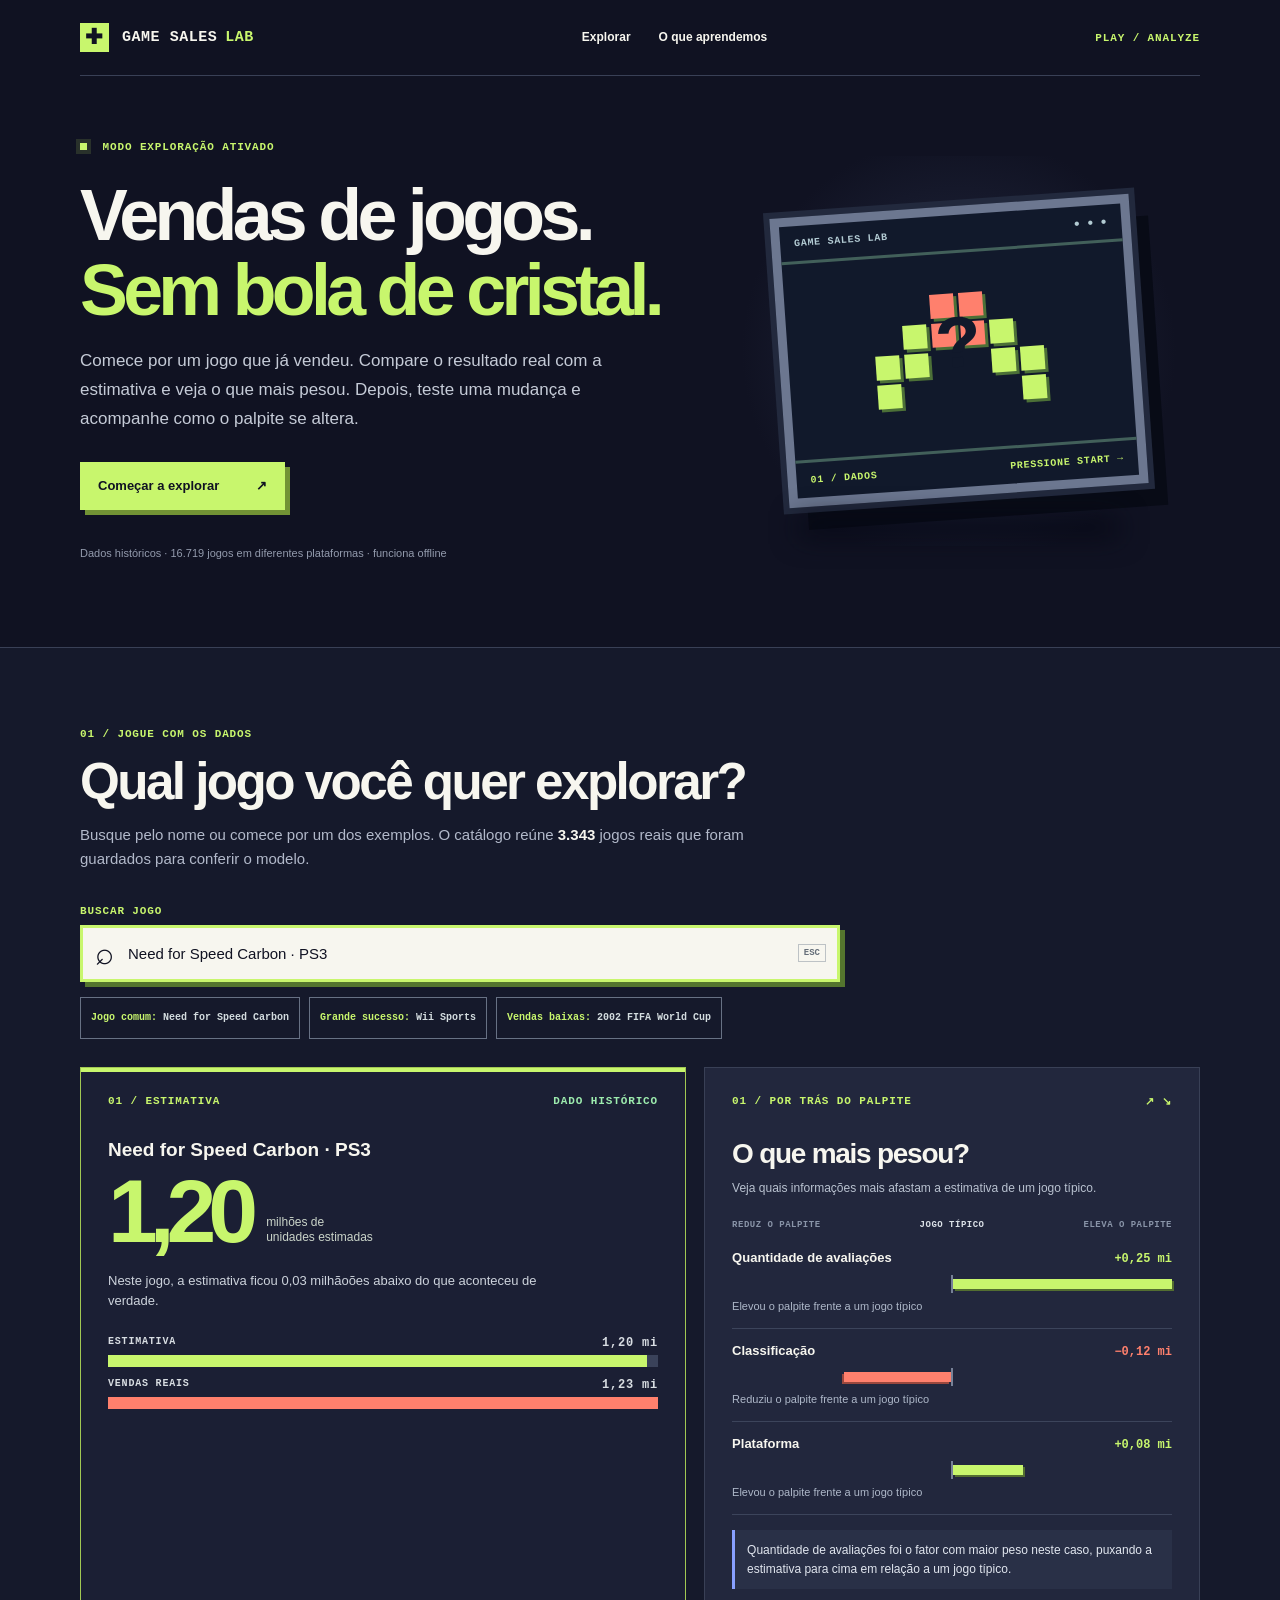
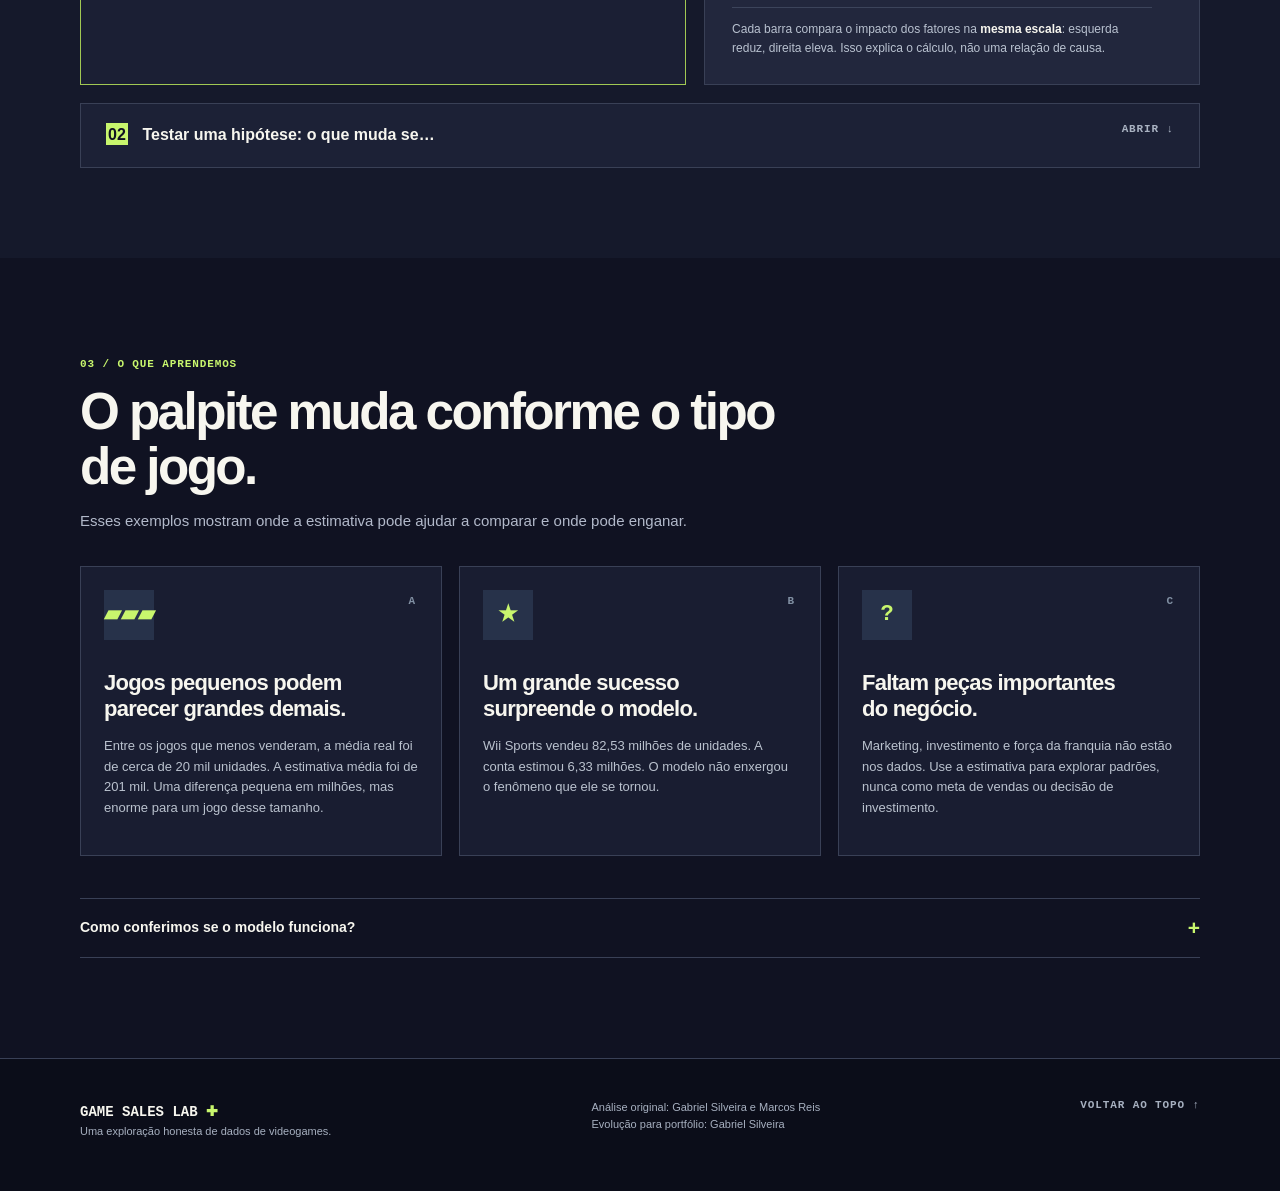
==== commit 0c4251bb: "fix: correção de gráfico de barras lateralizadas" ====
--- a/index.html
+++ b/index.html
@@ -23,6 +23,116 @@
 @media(max-width:900px){.arcade-art{order:0}.hero{gap:5px}.field-grid{gap:16px}}
 @media(max-width:620px){.big-number strong{font-size:clamp(52px,15vw,76px)}.quick-games button,#clear-btn{min-height:44px}.search-results button{min-height:50px}.arcade-art{min-height:180px}.arcade-screen{transform:rotate(-4deg) scale(.58)}.hero{padding-bottom:55px}}
 @media(max-width:380px){.brand{font-size:10px}.topbar nav a{font-size:9px}.topbar nav{gap:8px}.summary-hint{display:none}.field-grid{gap:12px 8px}}
+
+/* Responsive layout: prevent grid children and long labels from forcing overflow. */
+img,svg,canvas{max-width:100%}
+.hero>*,.play-grid>*,.lesson-grid>*,.footer-inner>*{min-width:0}
+.search-results,.edit-panel,.result-panel,.explain-panel,.lesson-grid article{max-width:100%}
+.game-name,.result-copy,.scenario-story,.context-note,.driver small,.lesson-grid h3,.lesson-grid p{overflow-wrap:anywhere}
+
+@media (max-width: 760px){
+  .shell{width:min(100% - 36px, 620px)}
+  .topbar{height:auto;min-height:64px;gap:12px;flex-wrap:wrap;padding-top:10px;padding-bottom:10px}
+  .topbar nav{gap:clamp(10px,4vw,24px);margin-left:auto}
+  .topbar nav a{display:inline-flex;align-items:center;min-height:40px;font-size:11px}
+  .hero{grid-template-columns:minmax(0,1fr);gap:12px;min-height:0;padding-top:38px;padding-bottom:58px}
+  .hero-copy{max-width:100%}
+  .hero h1{font-size:clamp(42px,9vw,64px);overflow-wrap:anywhere}
+  .arcade-art{min-height:220px;order:0}
+  .arcade-screen{width:min(360px,82vw);transform:rotate(-3deg) scale(.82)}
+  .arcade-shadow{width:min(300px,72vw)}
+  .play-grid{grid-template-columns:minmax(0,1fr);gap:14px}
+  .result-panel,.explain-panel{padding:clamp(18px,4vw,26px)}
+  .field-grid{grid-template-columns:repeat(2,minmax(0,1fr));gap:16px 12px}
+  .lesson-grid{grid-template-columns:repeat(2,minmax(0,1fr));gap:12px}
+  .lesson-grid article{padding:18px}
+  .footer-inner{flex-wrap:wrap}
+}
+
+@media (max-width: 480px){
+  .shell{width:calc(100% - 32px)}
+  .topbar{align-items:flex-start}
+  .brand{font-size:11px}
+  .topbar nav{width:100%;justify-content:space-between;margin:0;gap:8px}
+  .topbar nav a{font-size:11px}
+  .hero{padding-top:30px;padding-bottom:46px}
+  .eyebrow{font-size:10px;margin-bottom:17px}
+  .hero h1{font-size:clamp(39px,11vw,52px)}
+  .hero-copy>p:not(.eyebrow){font-size:15px}
+  .arcade-art{min-height:185px;margin:0 -8px}
+  .arcade-screen{height:250px;transform:rotate(-3deg) scale(.68)}
+  .screen-pixels{height:150px}
+  .explore-inner,.lessons{padding-top:54px;padding-bottom:58px}
+  .section-heading h2{font-size:clamp(30px,8vw,38px)}
+  .search-input-wrap{height:54px}
+  .search-input-wrap>span{font-size:26px;padding:0 9px}
+  .search-input-wrap input{font-size:16px}
+  .search-results{top:84px;max-height:min(55vh,330px)}
+  .search-results button{min-height:48px;flex-direction:column;align-items:flex-start;gap:2px;padding:9px 12px}
+  .search-results button small{white-space:normal}
+  .quick-games button{min-height:42px}
+  .big-number{gap:10px;flex-wrap:wrap}
+  .big-number strong{font-size:clamp(54px,16vw,76px)}
+  .big-number span{padding-bottom:7px}
+  .panel-top{font-size:9px;gap:8px;flex-wrap:wrap}
+  .edit-panel summary{align-items:flex-start;gap:8px;padding:15px;font-size:13px}
+  .edit-panel summary>span:first-child{min-width:0}
+  .summary-hint{white-space:nowrap;font-size:9px}
+  .edit-inner{padding:0 14px 18px}
+  .field-grid{grid-template-columns:minmax(0,1fr);gap:12px}
+  .field-grid label{font-size:12px}
+  .field-grid input{min-height:46px;font-size:16px}
+  #clear-btn{width:100%;min-height:46px}
+  .lesson-grid{grid-template-columns:minmax(0,1fr)}
+  .lesson-grid article{min-height:0}
+  .lesson-icon{margin-bottom:18px}
+  .method summary{gap:12px;font-size:13px}
+  .footer-inner{flex-direction:column;gap:12px}
+  .footer-inner a{align-self:flex-start;min-height:40px;display:flex;align-items:center}
+}
+
+@media (max-width: 360px){
+  .shell{width:calc(100% - 24px)}
+  .brand{font-size:10px;letter-spacing:0}
+  .brand-mark{width:25px;height:25px;margin-right:2px}
+  .topbar nav a{font-size:10px}
+  .hero h1{font-size:38px}
+  .quick-games{gap:7px}
+  .quick-games button{padding:8px}
+  .result-panel,.explain-panel{padding:16px}
+  .edit-panel summary{font-size:12px}
+}
+
+/* Story chart for the factors behind each estimate. */
+.drivers{margin:22px 0 18px}
+.drivers-scale{display:grid;grid-template-columns:1fr auto 1fr;align-items:end;gap:8px;margin-bottom:6px;color:#8994a8;font:700 9px var(--mono);letter-spacing:.055em}
+.drivers-scale span:last-child{text-align:right}
+.drivers-scale b{color:#dce2e8;font-size:9px;text-align:center}
+.driver{display:block;padding:12px 0 13px;border-bottom:1px solid #3c445b}
+.driver-head{display:flex;align-items:baseline;justify-content:space-between;gap:14px;margin-bottom:7px}
+.driver-head strong{min-width:0;font-size:13px;overflow-wrap:anywhere}
+.driver-head span{flex:none;font:700 12px var(--mono)}
+.driver-head span.up{color:var(--lime)}
+.driver-head span.down{color:var(--coral)}
+.driver-chart{display:grid;grid-template-columns:1fr 1fr;height:18px;position:relative;background:linear-gradient(to right,transparent calc(50% - 1px),#778197 calc(50% - 1px),#778197 calc(50% + 1px),transparent calc(50% + 1px))}
+.driver-side{display:flex;align-items:center;min-width:0}
+.driver-side-down{justify-content:flex-end;padding-right:1px}
+.driver-side-up{justify-content:flex-start;padding-left:1px}
+.driver-bar{display:block;height:10px;min-width:4px;transition:width .3s ease}
+.driver-bar-up{background:var(--lime);box-shadow:2px 2px 0 #536e31}
+.driver-bar-down{background:var(--coral);box-shadow:-2px 2px 0 #9a473d}
+.driver small{display:block;margin-top:6px;color:#aeb8c9;font-size:11px;line-height:1.45}
+.driver-story{margin:15px 0 0!important;padding:11px 12px;border-left:3px solid var(--blue);background:#293047;color:#e1e6ef!important;font-size:12px!important;line-height:1.55}
+
+@media(max-width:480px){
+  .drivers-scale{font-size:8px;letter-spacing:.025em;gap:5px}
+  .drivers-scale b{font-size:8px;max-width:72px;line-height:1.2}
+  .driver-head{gap:8px}
+  .driver-chart{height:20px}
+  .driver-bar{height:12px}
+}
+
+@media(prefers-reduced-motion:reduce){.driver-bar{transition:none}}
 </style>
 </head>
 <body>
@@ -53,7 +163,7 @@
       <div class="play-grid">
         <div class="result-panel" aria-live="polite"><div class="panel-top"><span>01 / ESTIMATIVA</span><span class="status-light">DADO HISTÓRICO</span></div><p class="game-name" id="selected-title">Escolha um jogo</p><div class="big-number"><strong id="prediction">—</strong><span>milhões de<br>unidades estimadas</span></div><p class="result-copy" id="result-summary">Escolha um jogo para começar a exploração.</p><p class="scenario-story" id="scenario-story" hidden></p><div class="comparison" id="comparison" hidden><div class="bar-label"><span id="pred-caption">ESTIMATIVA</span><b id="pred-label">—</b></div><div class="track"><i id="pred-bar"></i></div><div class="bar-label"><span>VENDAS REAIS</span><b id="actual-label">—</b></div><div class="track real"><i id="actual-bar"></i></div></div><p class="context-note" id="result-warning" hidden></p></div>
 
-        <div class="explain-panel"><div class="panel-top"><span id="explain-step">01 / POR TRÁS DO PALPITE</span><span aria-hidden="true">↗ ↘</span></div><h3 id="explain-title">O que mais pesou?</h3><p id="explain-intro">Veja quais informações mais afastam a estimativa de um jogo típico.</p><div id="drivers" class="drivers"></div><p class="explain-foot">As barras explicam <strong>como o cálculo mudou</strong>. Elas não mostram causas nem garantem o mesmo resultado em outro jogo.</p></div>
+        <div class="explain-panel"><div class="panel-top"><span id="explain-step">01 / POR TRÁS DO PALPITE</span><span aria-hidden="true">↗ ↘</span></div><h3 id="explain-title">O que mais pesou?</h3><p id="explain-intro">Veja quais informações mais afastam a estimativa de um jogo típico.</p><div id="drivers" class="drivers"></div><p class="explain-foot">Cada barra compara o impacto dos fatores na <strong>mesma escala</strong>: esquerda reduz, direita eleva. Isso explica o cálculo, não uma relação de causa.</p></div>
       </div>
 
       <details class="edit-panel" id="edit-details"><summary><span><b>02</b> Testar uma hipótese: o que muda se…</span><span class="summary-hint">ABRIR ↓</span></summary><div class="edit-inner"><p>Escolha uma variável e mude o valor. O resultado mostra quanto essa alteração deslocou a estimativa do jogo escolhido. Você pode mudar mais campos, mas uma variável por vez deixa a comparação mais fácil de entender.</p><form id="game-form"><div class="field-grid">
@@ -203,13 +313,38 @@
   if (!biggest.length) {
     const empty = document.createElement("p"); empty.textContent = scenario ? "Essa mudança quase não alterou a estimativa." : "Escolha um jogo para ver o que mais pesou na estimativa."; container.append(empty); return;
   }
+  const scale = document.createElement("div"); scale.className = "drivers-scale"; scale.setAttribute("aria-hidden", "true");
+  const scaleDown = document.createElement("span"); scaleDown.textContent = "REDUZ O PALPITE";
+  const scaleCenter = document.createElement("b"); scaleCenter.textContent = scenario ? "SEM A MUDANÇA" : "JOGO TÍPICO";
+  const scaleUp = document.createElement("span"); scaleUp.textContent = "ELEVA O PALPITE";
+  scale.append(scaleDown, scaleCenter, scaleUp); container.append(scale);
+
+  const maxEffect = Math.max(...biggest.map(([,value]) => Math.abs(value)), .01);
   for (const [field, effect] of biggest) {
     const row = document.createElement("div"); row.className = "driver";
+    const head = document.createElement("div"); head.className = "driver-head";
     const name = document.createElement("strong"); name.textContent = labels[field];
     const value = document.createElement("span"); value.className = effect >= 0 ? "up" : "down"; value.textContent = `${effect >= 0 ? "+" : "−"}${pt(Math.abs(effect))} mi`;
+    head.append(name, value);
+
+    const chart = document.createElement("div"); chart.className = "driver-chart"; chart.setAttribute("role", "img");
+    chart.setAttribute("aria-label", `${labels[field]} ${effect >= 0 ? "elevou" : "reduziu"} a estimativa em ${pt(Math.abs(effect))} milhão${Math.abs(effect) === 1 ? "" : "ões"}.`);
+    const downSide = document.createElement("div"); downSide.className = "driver-side driver-side-down";
+    const upSide = document.createElement("div"); upSide.className = "driver-side driver-side-up";
+    const bar = document.createElement("i"); bar.className = effect >= 0 ? "driver-bar driver-bar-up" : "driver-bar driver-bar-down";
+    bar.style.width = `${Math.max(4, Math.abs(effect) / maxEffect * 100)}%`;
+    (effect >= 0 ? upSide : downSide).append(bar); chart.append(downSide, upSide);
+
     const description = document.createElement("small"); description.textContent = scenario ? (effect >= 0 ? "A mudança elevou o palpite" : "A mudança reduziu o palpite") : (effect >= 0 ? "Elevou o palpite frente a um jogo típico" : "Reduziu o palpite frente a um jogo típico");
-    row.append(name, value, description); container.append(row);
-  }
+    row.append(head, chart, description); container.append(row);
+  }
+
+  const [mainField, mainEffect] = biggest[0];
+  const story = document.createElement("p"); story.className = "driver-story";
+  story.textContent = scenario
+    ? `${labels[mainField]} foi a mudança que mais mexeu no resultado, puxando o novo palpite ${mainEffect >= 0 ? "para cima" : "para baixo"}.`
+    : `${labels[mainField]} foi o fator com maior peso neste caso, puxando a estimativa ${mainEffect >= 0 ? "para cima" : "para baixo"} em relação a um jogo típico.`;
+  container.append(story);
 }
 
 function update() {
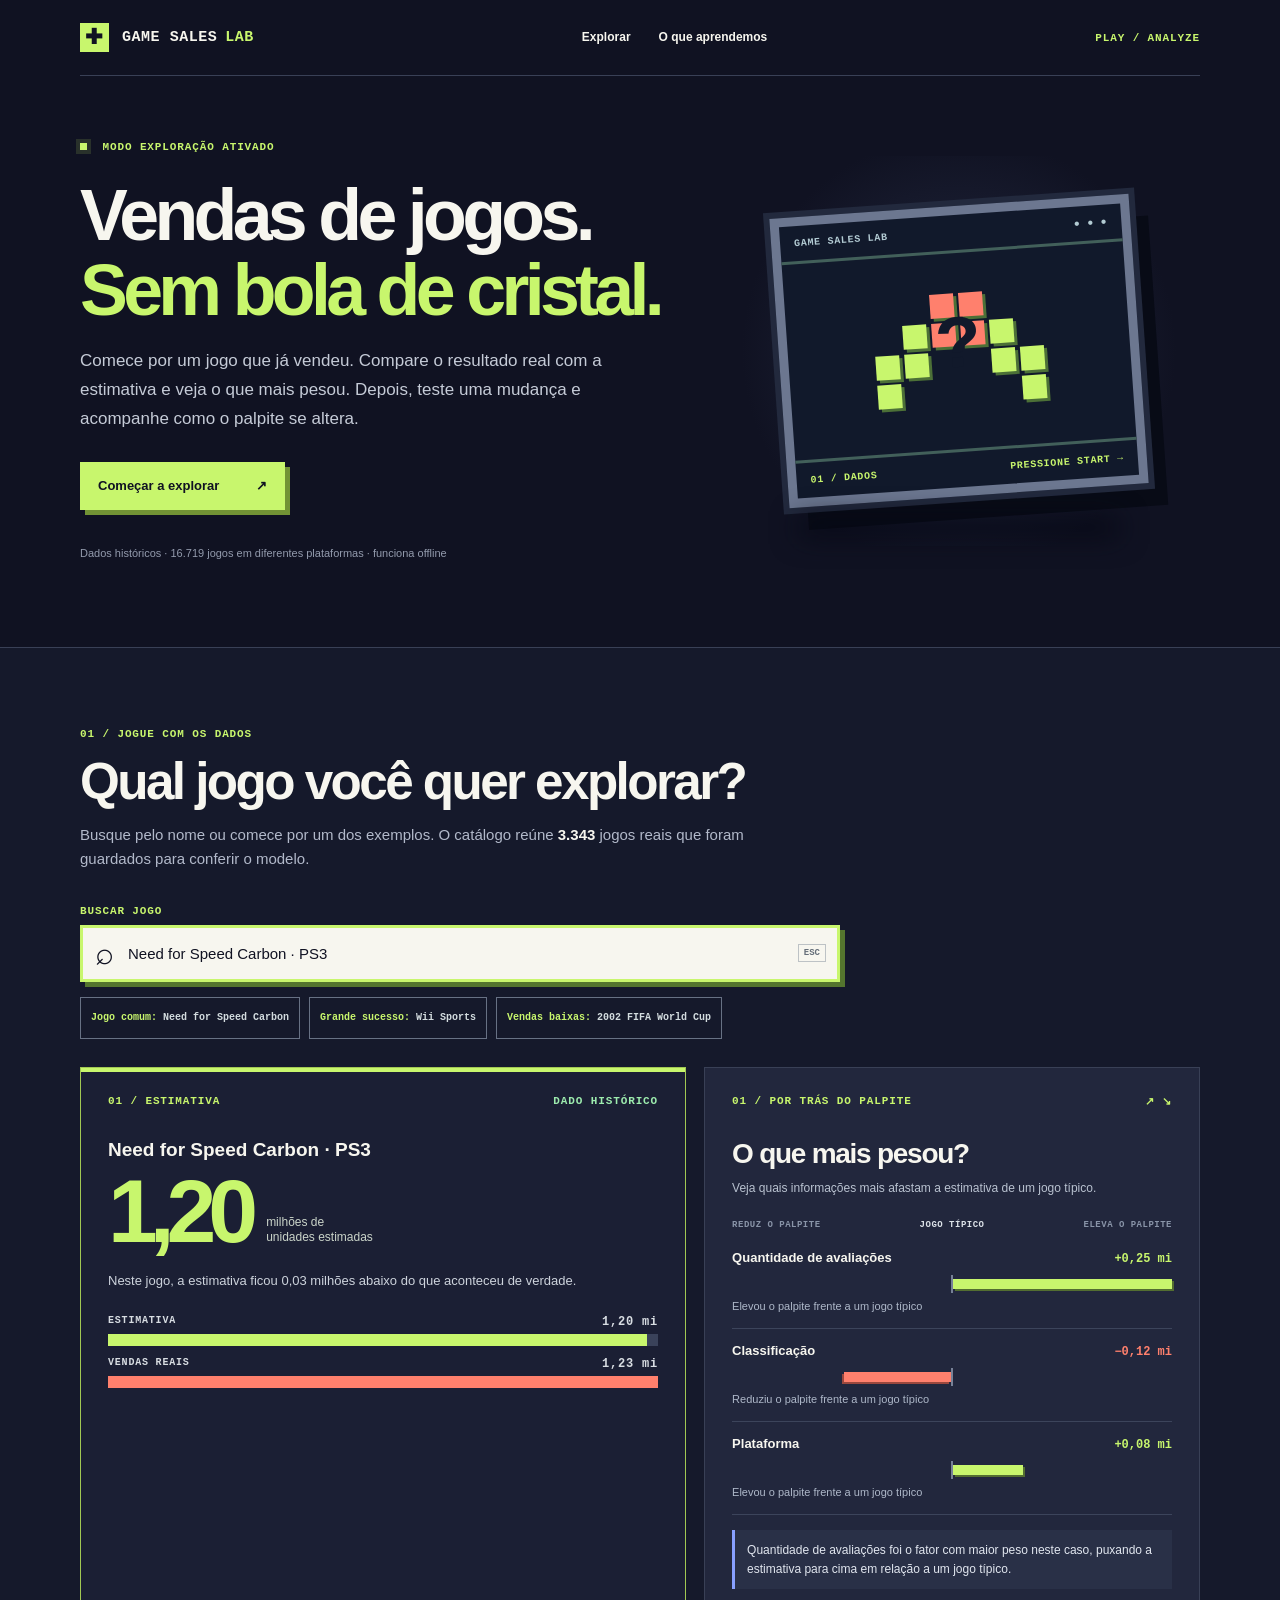
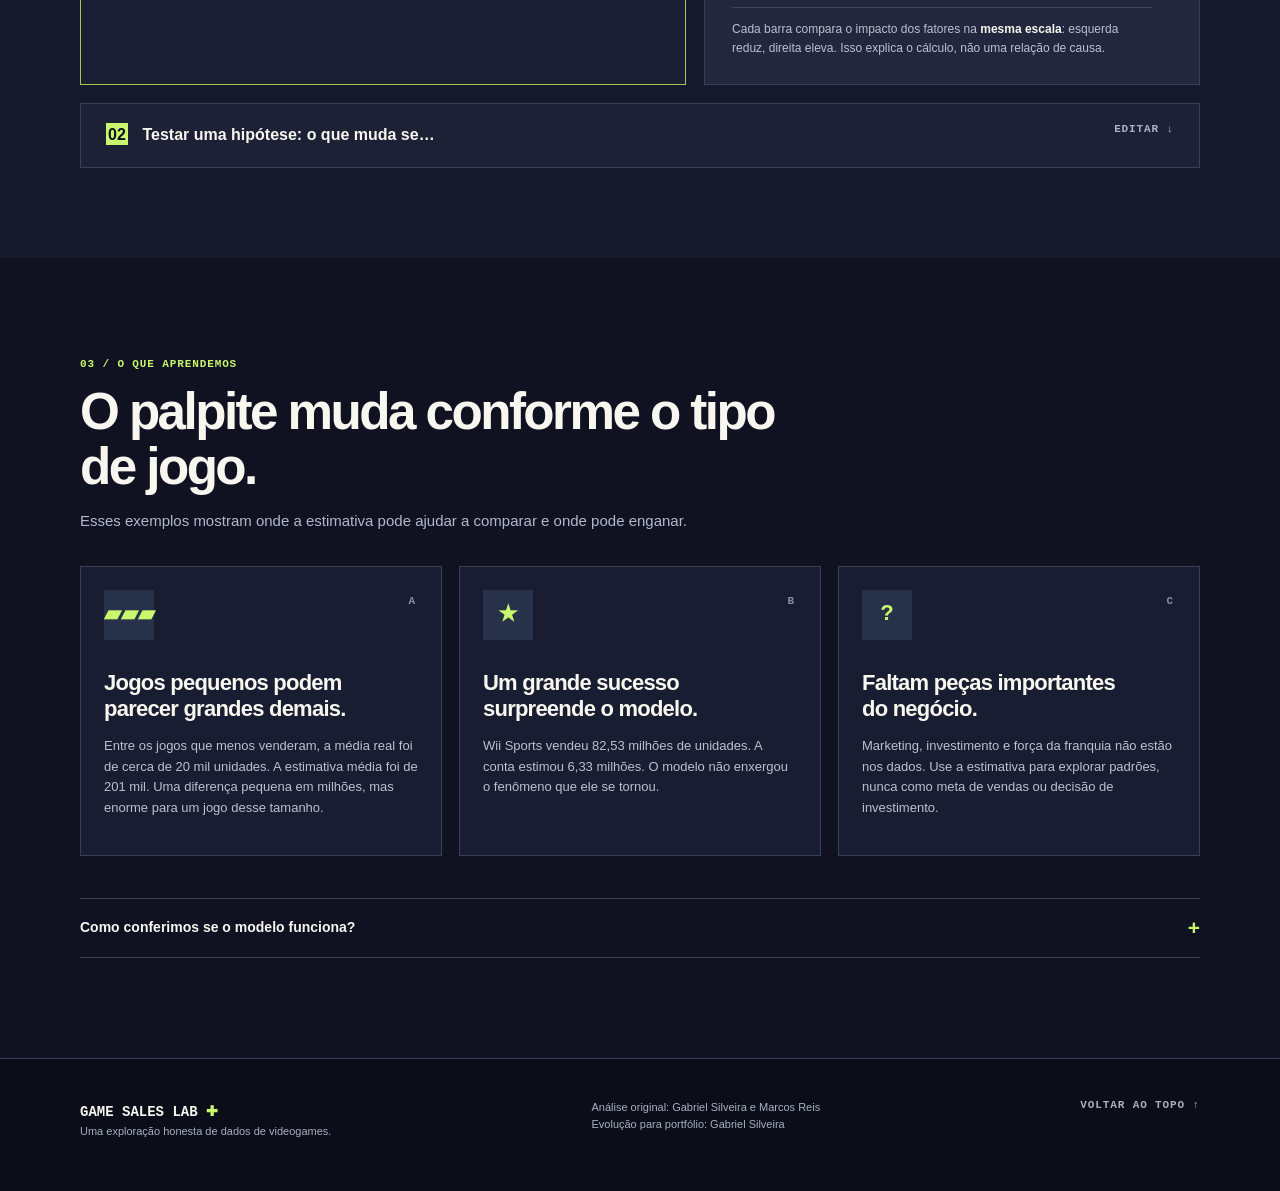
==== commit 68809f25: "feat(ui): melhora fluxo de edição e interpretação do simulador" ====
--- a/index.html
+++ b/index.html
@@ -133,6 +133,57 @@
 }
 
 @media(prefers-reduced-motion:reduce){.driver-bar{transition:none}}
+
+/* Scenario workspace keeps the outcome visible while inputs are edited. */
+.edit-workspace{display:grid;grid-template-columns:minmax(0,1fr) 310px;gap:24px;align-items:start}
+.summary-title-short{display:none}
+.edit-workspace form{min-width:0}
+.edit-workspace .field-grid{grid-template-columns:repeat(2,minmax(0,1fr))}
+.scenario-monitor{position:sticky;top:16px;padding:20px;background:#111627;border:1px solid #59637a;box-shadow:inset 0 4px 0 var(--blue)}
+.scenario-kicker{display:block;color:var(--blue);font:700 10px var(--mono);letter-spacing:.08em;margin-bottom:14px}
+.scenario-monitor>p{margin:0}
+#scenario-game{color:#dce2eb;font-size:13px;font-weight:800;overflow-wrap:anywhere}
+.scenario-live-number{display:flex;align-items:flex-end;gap:10px;margin:14px 0 18px}
+.scenario-live-number strong{color:var(--lime);font-size:clamp(48px,5vw,70px);letter-spacing:-.08em;line-height:.9}
+.scenario-live-number span{color:#b9c3d0;font-size:10px;line-height:1.25;padding-bottom:4px}
+.scenario-metrics{display:grid;grid-template-columns:1fr 1fr;border-top:1px solid #343d54;border-bottom:1px solid #343d54}
+.scenario-metrics div{padding:10px 0}
+.scenario-metrics div+div{border-left:1px solid #343d54;padding-left:14px}
+.scenario-metrics span{display:block;color:#8f9aae;font:700 9px var(--mono);letter-spacing:.06em;margin-bottom:2px}
+.scenario-metrics b{font:700 12px var(--mono);color:#e5e9ef}
+.scenario-metrics b.up{color:var(--lime)}
+.scenario-metrics b.down{color:var(--coral)}
+#scenario-monitor-story{color:#b9c2cf;font-size:11px;line-height:1.5;margin-top:13px}
+.scenario-actions{display:flex;align-items:center;gap:10px;flex-wrap:wrap;margin-top:21px}
+#restore-btn,#clear-btn{min-height:42px;padding:9px 12px;font:700 11px var(--mono);cursor:pointer}
+#restore-btn{border:1px solid var(--lime);background:var(--lime);color:var(--bg);box-shadow:3px 3px 0 #536f31}
+#restore-btn:hover{transform:translate(1px,1px);box-shadow:2px 2px 0 #536f31}
+#clear-btn{margin:0;border:1px solid #778197;background:transparent;color:#bec7d4}
+#clear-btn:hover{border-color:var(--coral);color:#ffb2a6;background:#ff806d12}
+
+@media(max-width:900px){
+  .edit-workspace{grid-template-columns:minmax(0,1fr) 270px;gap:18px}
+}
+
+@media(max-width:760px){
+  .edit-workspace{grid-template-columns:minmax(0,1fr)}
+  .scenario-monitor{grid-row:1;top:8px;z-index:3;padding:15px 17px}
+  .scenario-live-number{margin:10px 0 13px}
+  .scenario-live-number strong{font-size:48px}
+  .edit-workspace form{grid-row:2}
+}
+
+@media(max-width:480px){
+  .summary-title-long{display:none}
+  .summary-title-short{display:inline}
+  .edit-workspace .field-grid{grid-template-columns:minmax(0,1fr)}
+  .scenario-monitor{margin:0 -6px;padding:13px 14px}
+  .scenario-live-number strong{font-size:43px}
+  .scenario-live-number span{font-size:9px}
+  #scenario-monitor-story{display:none}
+  .scenario-actions{display:grid;grid-template-columns:1fr}
+  #restore-btn,#clear-btn{width:100%;margin:0}
+}
 </style>
 </head>
 <body>
@@ -166,7 +217,7 @@
         <div class="explain-panel"><div class="panel-top"><span id="explain-step">01 / POR TRÁS DO PALPITE</span><span aria-hidden="true">↗ ↘</span></div><h3 id="explain-title">O que mais pesou?</h3><p id="explain-intro">Veja quais informações mais afastam a estimativa de um jogo típico.</p><div id="drivers" class="drivers"></div><p class="explain-foot">Cada barra compara o impacto dos fatores na <strong>mesma escala</strong>: esquerda reduz, direita eleva. Isso explica o cálculo, não uma relação de causa.</p></div>
       </div>
 
-      <details class="edit-panel" id="edit-details"><summary><span><b>02</b> Testar uma hipótese: o que muda se…</span><span class="summary-hint">ABRIR ↓</span></summary><div class="edit-inner"><p>Escolha uma variável e mude o valor. O resultado mostra quanto essa alteração deslocou a estimativa do jogo escolhido. Você pode mudar mais campos, mas uma variável por vez deixa a comparação mais fácil de entender.</p><form id="game-form"><div class="field-grid">
+      <details class="edit-panel" id="edit-details"><summary><span><b>02</b><span class="summary-title-long"> Testar uma hipótese: o que muda se…</span><span class="summary-title-short"> Mudar dados do jogo</span></span><span class="summary-hint">EDITAR ↓</span></summary><div class="edit-inner"><p>Altere uma informação e acompanhe o novo palpite ao lado. Uma mudança por vez deixa a comparação mais fácil de entender.</p><div class="edit-workspace"><form id="game-form"><div class="field-grid">
         <label>Ano de lançamento<input id="Year_of_Release" type="number" min="1970" max="2035" step="1" placeholder="Ex.: 2008"></label>
         <label>Plataforma<input id="Platform" list="list-Platform" autocomplete="off" placeholder="Ex.: Wii"><datalist id="list-Platform"></datalist></label>
         <label>Gênero<input id="Genre" list="list-Genre" autocomplete="off" placeholder="Ex.: Sports"><datalist id="list-Genre"></datalist></label>
@@ -177,7 +228,7 @@
         <label>Quantidade de avaliações<input id="User_Count" type="number" min="0" step="1" placeholder="Ex.: 250"></label>
         <label>Empresa que publicou<input id="Publisher" list="list-Publisher" autocomplete="off" placeholder="Ex.: Nintendo"><datalist id="list-Publisher"></datalist></label>
         <label>Estúdio criador<input id="Developer" list="list-Developer" autocomplete="off" placeholder="Ex.: Nintendo"><datalist id="list-Developer"></datalist></label>
-      </div><button id="clear-btn" type="reset">Recomeçar cenário ↺</button></form><p class="edit-disclaimer">Notas e avaliações normalmente só existem depois do lançamento. Esta experiência compara padrões históricos; não prevê vendas antes de o jogo chegar ao mercado.</p></div></details>
+      </div><div class="scenario-actions"><button id="restore-btn" type="button">Desfazer alterações ↺</button><button id="clear-btn" type="button">Limpar todos os campos</button></div></form><aside class="scenario-monitor" aria-live="polite"><span class="scenario-kicker">RESULTADO DA HIPÓTESE</span><p id="scenario-game">Jogo selecionado</p><div class="scenario-live-number"><strong id="scenario-prediction">—</strong><span>milhões de<br>unidades estimadas</span></div><div class="scenario-metrics"><div><span>ANTES</span><b id="scenario-original">—</b></div><div><span>MUDANÇA</span><b id="scenario-delta">—</b></div></div><p id="scenario-monitor-story">Altere um campo para comparar com o palpite original.</p></aside></div><p class="edit-disclaimer">Notas e avaliações normalmente só existem depois do lançamento. Esta experiência compara padrões históricos; não prevê vendas antes de o jogo chegar ao mercado.</p></div></details>
     </div></section>
 
     <section class="lessons shell" id="aprendizados"><div class="section-heading"><span class="step">03 / O QUE APRENDEMOS</span><h2>O palpite muda conforme o tipo de jogo.</h2><p>Esses exemplos mostram onde a estimativa pode ajudar a comparar e onde pode enganar.</p></div><div class="lesson-grid"><article><span class="lesson-icon">▰▰▰</span><span class="lesson-number">A</span><h3>Jogos pequenos podem parecer grandes demais.</h3><p id="small-games-copy"></p></article><article><span class="lesson-icon">★</span><span class="lesson-number">B</span><h3>Um grande sucesso surpreende o modelo.</h3><p id="hit-copy"></p></article><article><span class="lesson-icon">?</span><span class="lesson-number">C</span><h3>Faltam peças importantes do negócio.</h3><p>Marketing, investimento e força da franquia não estão nos dados. Use a estimativa para explorar padrões, nunca como meta de vendas ou decisão de investimento.</p></article></div>
@@ -328,7 +379,7 @@
     head.append(name, value);
 
     const chart = document.createElement("div"); chart.className = "driver-chart"; chart.setAttribute("role", "img");
-    chart.setAttribute("aria-label", `${labels[field]} ${effect >= 0 ? "elevou" : "reduziu"} a estimativa em ${pt(Math.abs(effect))} milhão${Math.abs(effect) === 1 ? "" : "ões"}.`);
+    chart.setAttribute("aria-label", `${labels[field]} ${effect >= 0 ? "elevou" : "reduziu"} a estimativa em ${pt(Math.abs(effect))} ${Math.abs(effect) === 1 ? "milhão" : "milhões"}.`);
     const downSide = document.createElement("div"); downSide.className = "driver-side driver-side-down";
     const upSide = document.createElement("div"); upSide.className = "driver-side driver-side-up";
     const bar = document.createElement("i"); bar.className = effect >= 0 ? "driver-bar driver-bar-up" : "driver-bar driver-bar-down";
@@ -345,6 +396,41 @@
     ? `${labels[mainField]} foi a mudança que mais mexeu no resultado, puxando o novo palpite ${mainEffect >= 0 ? "para cima" : "para baixo"}.`
     : `${labels[mainField]} foi o fator com maior peso neste caso, puxando a estimativa ${mainEffect >= 0 ? "para cima" : "para baixo"} em relação a um jogo típico.`;
   container.append(story);
+}
+
+function updateScenarioMonitor(result, game, sourceGame) {
+  const reference = sourceGame || game;
+  const title = sourceGame ? `${sourceGame.name} · cenário alterado` : game ? `${game.name} · ${game.platform}` : "Cenário criado do zero";
+  byId("scenario-game").textContent = title;
+  byId("scenario-prediction").textContent = pt(result.clipped);
+  byId("restore-btn").hidden = !(sourceGame && sourceCatalogIndex !== null);
+
+  if (!reference) {
+    byId("scenario-original").textContent = "—";
+    byId("scenario-delta").textContent = "SEM BASE";
+    byId("scenario-delta").className = "";
+    byId("scenario-monitor-story").textContent = "Este cenário não parte de um jogo do catálogo. O número acima é a estimativa atual.";
+    return;
+  }
+
+  const original = predict(reference.record).clipped;
+  const delta = result.clipped - original;
+  byId("scenario-original").textContent = `${pt(original)} mi`;
+  byId("scenario-delta").textContent = `${delta > 0 ? "+" : delta < 0 ? "−" : ""}${pt(Math.abs(delta))} mi`;
+  byId("scenario-delta").className = delta > 0 ? "up" : delta < 0 ? "down" : "";
+  byId("scenario-monitor-story").textContent = sourceGame
+    ? `Com as alterações, o palpite ficou ${pt(Math.abs(delta))} ${Math.abs(delta) === 1 ? "milhão" : "milhões"} ${delta > 0 ? "acima" : delta < 0 ? "abaixo" : "igual ao"} original.`
+    : "Este é o ponto de partida. Altere um campo para comparar o efeito imediatamente.";
+}
+
+function showScenarioMonitorMessage(message) {
+  byId("scenario-game").textContent = "Cenário sem resultado";
+  byId("scenario-prediction").textContent = "—";
+  byId("scenario-original").textContent = "—";
+  byId("scenario-delta").textContent = "—";
+  byId("scenario-delta").className = "";
+  byId("scenario-monitor-story").textContent = message;
+  byId("restore-btn").hidden = !(sourceCatalogIndex !== null && hasEditedScenario);
 }
 
 function update() {
@@ -358,15 +444,18 @@
     byId("selected-title").textContent = "Escolha um jogo";
     byId("prediction").textContent = "—";
     byId("result-summary").textContent = "Busque um título acima ou abra os controles para criar seu cenário.";
+    showScenarioMonitorMessage("Preencha os campos abaixo para criar uma nova estimativa.");
     byId("comparison").hidden = true; warning.hidden = true; byId("scenario-story").hidden = true; byId("drivers").replaceChildren(); return;
   }
   const invalid = validate(record);
   if (invalid) {
     byId("prediction").textContent = "—";
     byId("result-summary").textContent = "Ajuste os dados para continuar.";
+    showScenarioMonitorMessage(invalid);
     byId("comparison").hidden = true; warning.textContent = invalid; warning.hidden = false; byId("scenario-story").hidden = true; byId("drivers").replaceChildren(); return;
   }
   const result = predict(record);
+  updateScenarioMonitor(result, game, sourceGame);
   byId("selected-title").textContent = game ? `${game.name} · ${game.platform}` : sourceGame ? `${sourceGame.name} · cenário alterado` : "Seu cenário";
   byId("prediction").textContent = pt(result.clipped);
   const scenarioStory = byId("scenario-story");
@@ -397,7 +486,7 @@
   if (comparisonGame) {
     const delta = result.clipped - comparisonGame.actual;
     const direction = delta >= 0 ? "acima" : "abaixo";
-    byId("result-summary").textContent = `Neste jogo, a estimativa ficou ${pt(Math.abs(delta))} milhão${Math.abs(delta) === 1 ? "" : "ões"} ${direction} do que aconteceu de verdade.`;
+    byId("result-summary").textContent = `Neste jogo, a estimativa ficou ${pt(Math.abs(delta))} ${Math.abs(delta) === 1 ? "milhão" : "milhões"} ${direction} do que aconteceu de verdade.`;
     const max = Math.max(comparisonGame.actual, result.clipped, .01);
     byId("pred-bar").style.width = `${Math.max(1, result.clipped / max * 100)}%`;
     byId("actual-bar").style.width = `${Math.max(1, comparisonGame.actual / max * 100)}%`;
@@ -471,7 +560,16 @@
   }
 });
 byId("game-form").addEventListener("input", () => {activeCatalogIndex = null; hasEditedScenario = true; update();});
-byId("game-form").addEventListener("reset", () => {activeCatalogIndex = null; sourceCatalogIndex = null; hasEditedScenario = false; byId("game-search").value = ""; setTimeout(update, 0);});
+byId("restore-btn").addEventListener("click", () => {if (sourceCatalogIndex !== null) selectGame(sourceCatalogIndex);});
+byId("clear-btn").addEventListener("click", () => {
+  byId("game-form").reset();
+  activeCatalogIndex = null; sourceCatalogIndex = null; hasEditedScenario = false;
+  byId("game-search").value = "";
+  update();
+});
+byId("edit-details").addEventListener("toggle", () => {
+  byId("edit-details").querySelector(".summary-hint").textContent = byId("edit-details").open ? "FECHAR ↑" : "EDITAR ↓";
+});
 init();
 </script>
 </body>
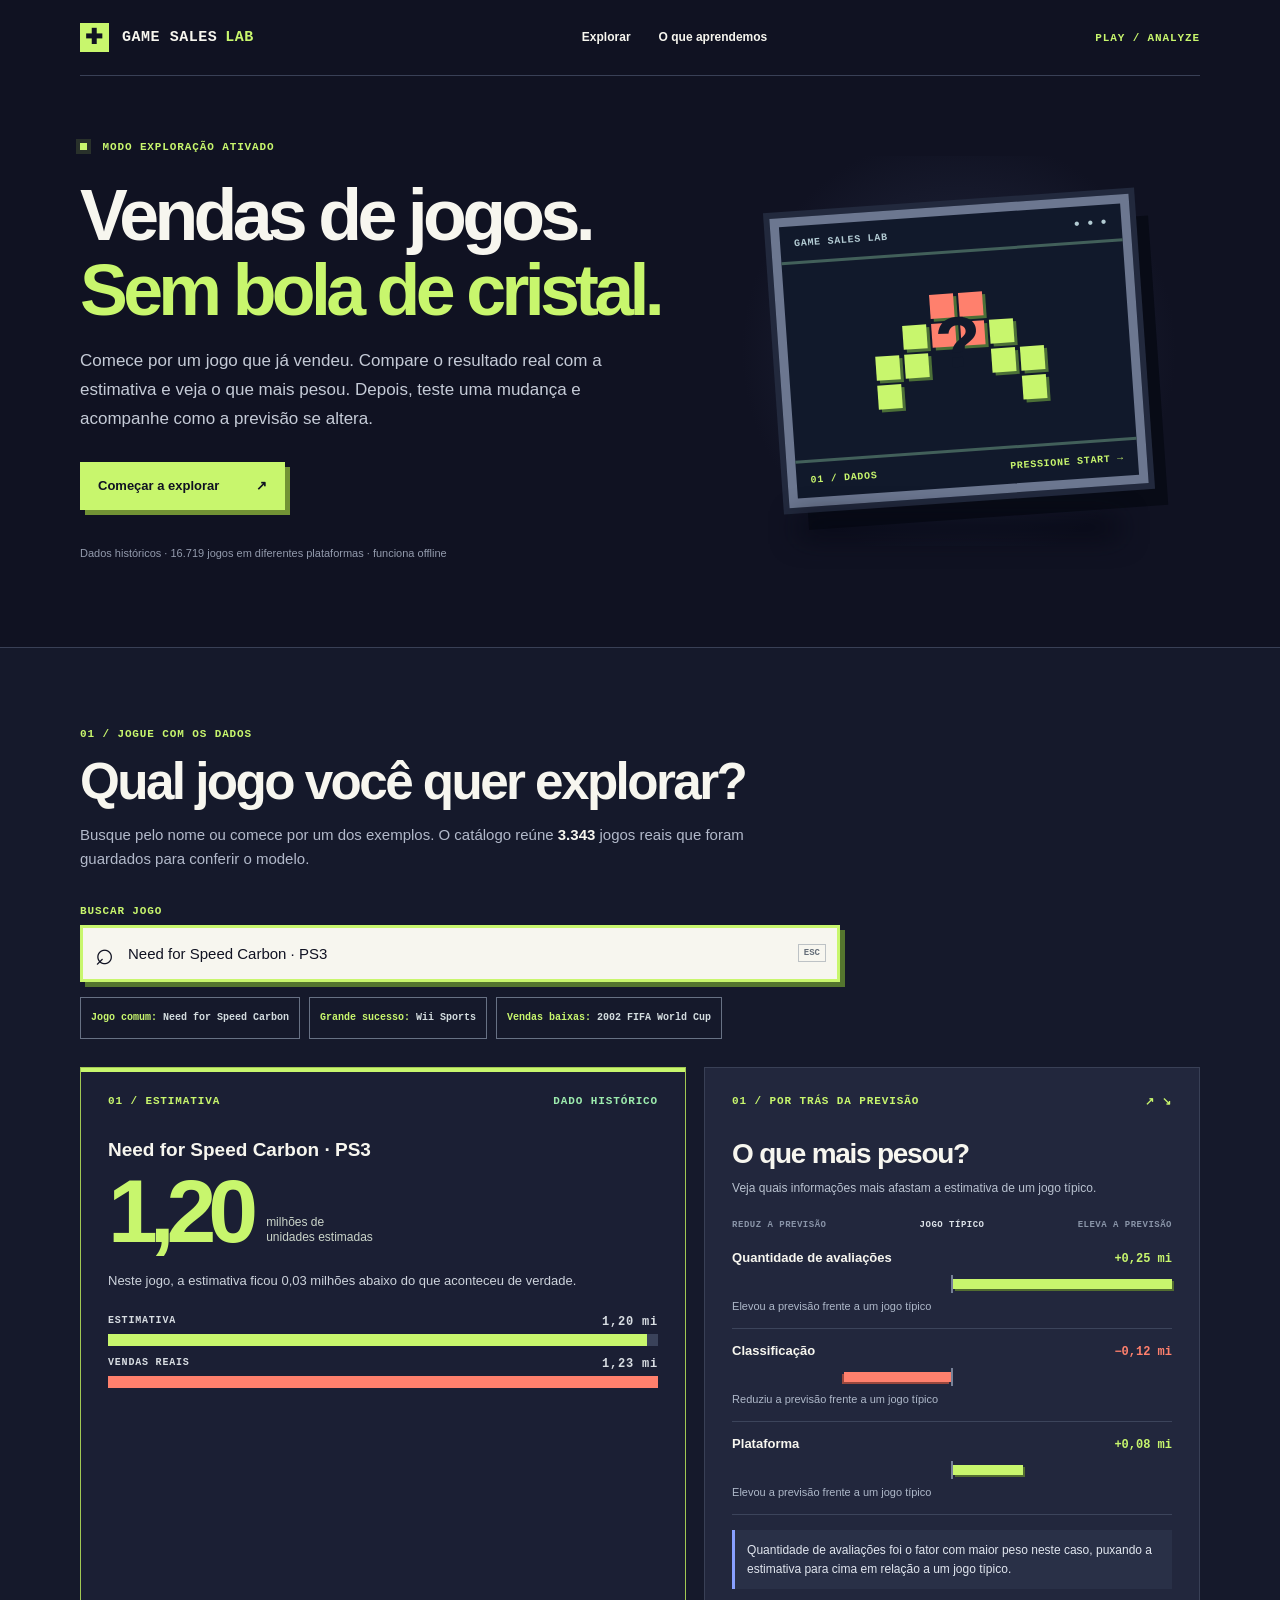
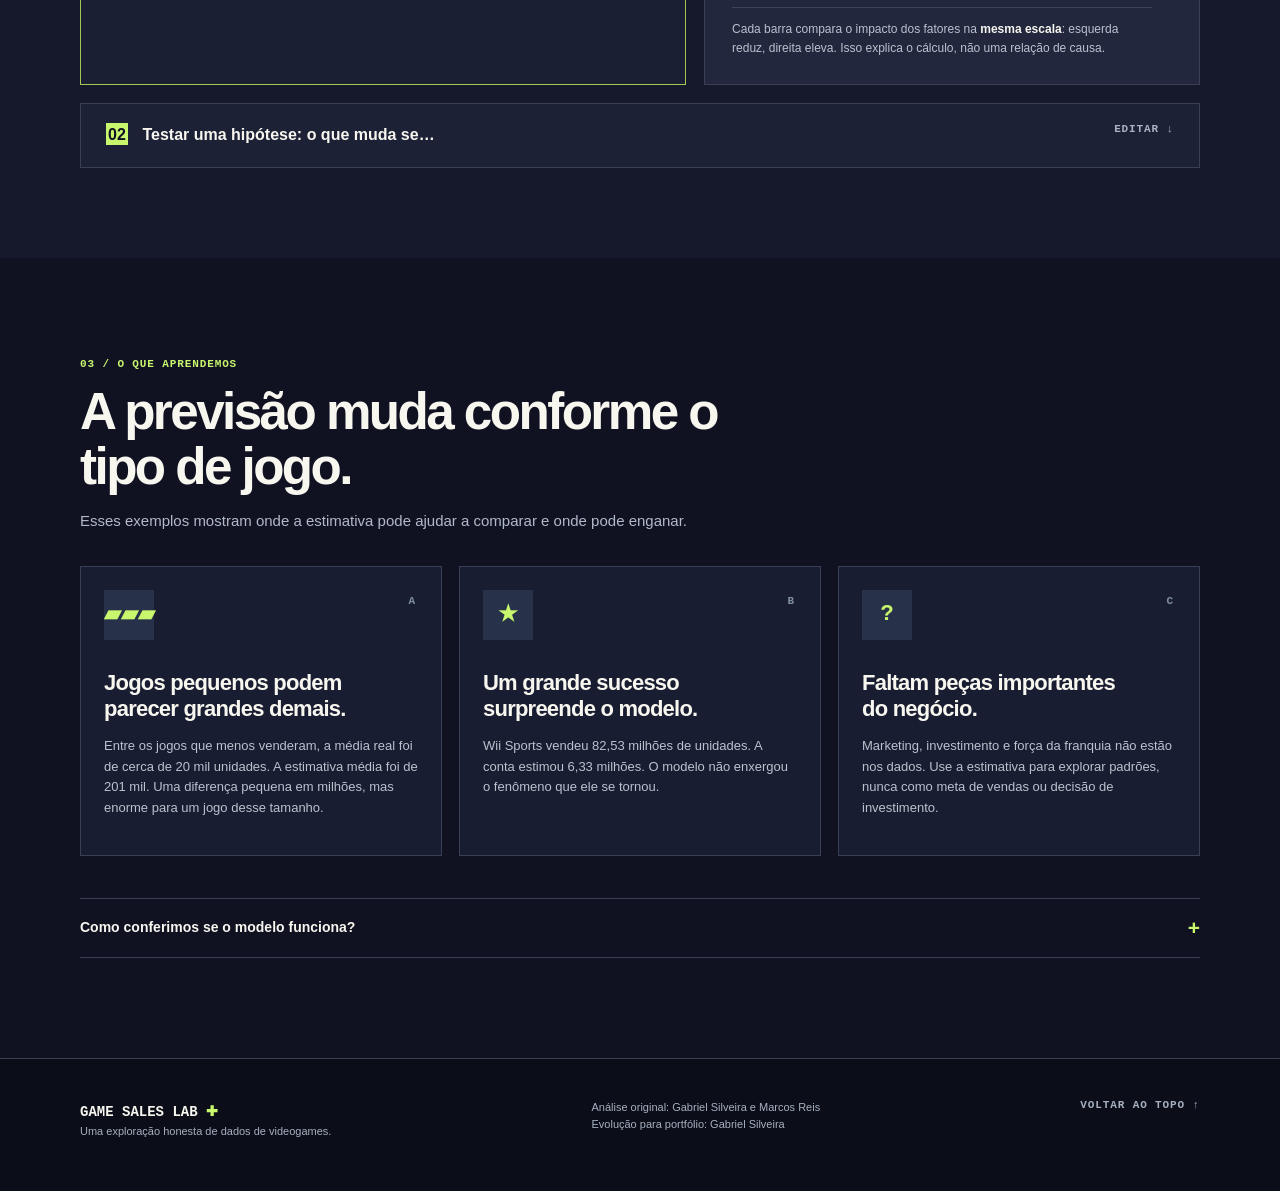
==== commit a81f88a6: "fix: correção de terminologias" ====
--- a/index.html
+++ b/index.html
@@ -199,7 +199,7 @@
       <div class="hero-copy">
         <p class="eyebrow"><span class="blink" aria-hidden="true"></span> MODO EXPLORAÇÃO ATIVADO</p>
         <h1>Vendas de jogos.<br><em>Sem bola de cristal.</em></h1>
-        <p>Comece por um jogo que já vendeu. Compare o resultado real com a estimativa e veja o que mais pesou. Depois, teste uma mudança e acompanhe como o palpite se altera.</p>
+        <p>Comece por um jogo que já vendeu. Compare o resultado real com a estimativa e veja o que mais pesou. Depois, teste uma mudança e acompanhe como a previsão se altera.</p>
         <a class="cta" href="#explorar">Começar a explorar <span aria-hidden="true">↗</span></a>
         <small>Dados históricos · 16.719 jogos em diferentes plataformas · funciona offline</small>
       </div>
@@ -214,10 +214,10 @@
       <div class="play-grid">
         <div class="result-panel" aria-live="polite"><div class="panel-top"><span>01 / ESTIMATIVA</span><span class="status-light">DADO HISTÓRICO</span></div><p class="game-name" id="selected-title">Escolha um jogo</p><div class="big-number"><strong id="prediction">—</strong><span>milhões de<br>unidades estimadas</span></div><p class="result-copy" id="result-summary">Escolha um jogo para começar a exploração.</p><p class="scenario-story" id="scenario-story" hidden></p><div class="comparison" id="comparison" hidden><div class="bar-label"><span id="pred-caption">ESTIMATIVA</span><b id="pred-label">—</b></div><div class="track"><i id="pred-bar"></i></div><div class="bar-label"><span>VENDAS REAIS</span><b id="actual-label">—</b></div><div class="track real"><i id="actual-bar"></i></div></div><p class="context-note" id="result-warning" hidden></p></div>
 
-        <div class="explain-panel"><div class="panel-top"><span id="explain-step">01 / POR TRÁS DO PALPITE</span><span aria-hidden="true">↗ ↘</span></div><h3 id="explain-title">O que mais pesou?</h3><p id="explain-intro">Veja quais informações mais afastam a estimativa de um jogo típico.</p><div id="drivers" class="drivers"></div><p class="explain-foot">Cada barra compara o impacto dos fatores na <strong>mesma escala</strong>: esquerda reduz, direita eleva. Isso explica o cálculo, não uma relação de causa.</p></div>
+        <div class="explain-panel"><div class="panel-top"><span id="explain-step">01 / POR TRÁS DA PREVISÃO</span><span aria-hidden="true">↗ ↘</span></div><h3 id="explain-title">O que mais pesou?</h3><p id="explain-intro">Veja quais informações mais afastam a estimativa de um jogo típico.</p><div id="drivers" class="drivers"></div><p class="explain-foot">Cada barra compara o impacto dos fatores na <strong>mesma escala</strong>: esquerda reduz, direita eleva. Isso explica o cálculo, não uma relação de causa.</p></div>
       </div>
 
-      <details class="edit-panel" id="edit-details"><summary><span><b>02</b><span class="summary-title-long"> Testar uma hipótese: o que muda se…</span><span class="summary-title-short"> Mudar dados do jogo</span></span><span class="summary-hint">EDITAR ↓</span></summary><div class="edit-inner"><p>Altere uma informação e acompanhe o novo palpite ao lado. Uma mudança por vez deixa a comparação mais fácil de entender.</p><div class="edit-workspace"><form id="game-form"><div class="field-grid">
+      <details class="edit-panel" id="edit-details"><summary><span><b>02</b><span class="summary-title-long"> Testar uma hipótese: o que muda se…</span><span class="summary-title-short"> Mudar dados do jogo</span></span><span class="summary-hint">EDITAR ↓</span></summary><div class="edit-inner"><p>Altere uma informação e acompanhe a nova previsão ao lado. Uma mudança por vez deixa a comparação mais fácil de entender.</p><div class="edit-workspace"><form id="game-form"><div class="field-grid">
         <label>Ano de lançamento<input id="Year_of_Release" type="number" min="1970" max="2035" step="1" placeholder="Ex.: 2008"></label>
         <label>Plataforma<input id="Platform" list="list-Platform" autocomplete="off" placeholder="Ex.: Wii"><datalist id="list-Platform"></datalist></label>
         <label>Gênero<input id="Genre" list="list-Genre" autocomplete="off" placeholder="Ex.: Sports"><datalist id="list-Genre"></datalist></label>
@@ -228,10 +228,10 @@
         <label>Quantidade de avaliações<input id="User_Count" type="number" min="0" step="1" placeholder="Ex.: 250"></label>
         <label>Empresa que publicou<input id="Publisher" list="list-Publisher" autocomplete="off" placeholder="Ex.: Nintendo"><datalist id="list-Publisher"></datalist></label>
         <label>Estúdio criador<input id="Developer" list="list-Developer" autocomplete="off" placeholder="Ex.: Nintendo"><datalist id="list-Developer"></datalist></label>
-      </div><div class="scenario-actions"><button id="restore-btn" type="button">Desfazer alterações ↺</button><button id="clear-btn" type="button">Limpar todos os campos</button></div></form><aside class="scenario-monitor" aria-live="polite"><span class="scenario-kicker">RESULTADO DA HIPÓTESE</span><p id="scenario-game">Jogo selecionado</p><div class="scenario-live-number"><strong id="scenario-prediction">—</strong><span>milhões de<br>unidades estimadas</span></div><div class="scenario-metrics"><div><span>ANTES</span><b id="scenario-original">—</b></div><div><span>MUDANÇA</span><b id="scenario-delta">—</b></div></div><p id="scenario-monitor-story">Altere um campo para comparar com o palpite original.</p></aside></div><p class="edit-disclaimer">Notas e avaliações normalmente só existem depois do lançamento. Esta experiência compara padrões históricos; não prevê vendas antes de o jogo chegar ao mercado.</p></div></details>
+      </div><div class="scenario-actions"><button id="restore-btn" type="button">Desfazer alterações ↺</button><button id="clear-btn" type="button">Limpar todos os campos</button></div></form><aside class="scenario-monitor" aria-live="polite"><span class="scenario-kicker">RESULTADO DA HIPÓTESE</span><p id="scenario-game">Jogo selecionado</p><div class="scenario-live-number"><strong id="scenario-prediction">—</strong><span>milhões de<br>unidades estimadas</span></div><div class="scenario-metrics"><div><span>ANTES</span><b id="scenario-original">—</b></div><div><span>MUDANÇA</span><b id="scenario-delta">—</b></div></div><p id="scenario-monitor-story">Altere um campo para comparar com a previsão original.</p></aside></div><p class="edit-disclaimer">Notas e avaliações normalmente só existem depois do lançamento. Esta experiência compara padrões históricos; não prevê vendas antes de o jogo chegar ao mercado.</p></div></details>
     </div></section>
 
-    <section class="lessons shell" id="aprendizados"><div class="section-heading"><span class="step">03 / O QUE APRENDEMOS</span><h2>O palpite muda conforme o tipo de jogo.</h2><p>Esses exemplos mostram onde a estimativa pode ajudar a comparar e onde pode enganar.</p></div><div class="lesson-grid"><article><span class="lesson-icon">▰▰▰</span><span class="lesson-number">A</span><h3>Jogos pequenos podem parecer grandes demais.</h3><p id="small-games-copy"></p></article><article><span class="lesson-icon">★</span><span class="lesson-number">B</span><h3>Um grande sucesso surpreende o modelo.</h3><p id="hit-copy"></p></article><article><span class="lesson-icon">?</span><span class="lesson-number">C</span><h3>Faltam peças importantes do negócio.</h3><p>Marketing, investimento e força da franquia não estão nos dados. Use a estimativa para explorar padrões, nunca como meta de vendas ou decisão de investimento.</p></article></div>
+    <section class="lessons shell" id="aprendizados"><div class="section-heading"><span class="step">03 / O QUE APRENDEMOS</span><h2>A previsão muda conforme o tipo de jogo.</h2><p>Esses exemplos mostram onde a estimativa pode ajudar a comparar e onde pode enganar.</p></div><div class="lesson-grid"><article><span class="lesson-icon">▰▰▰</span><span class="lesson-number">A</span><h3>Jogos pequenos podem parecer grandes demais.</h3><p id="small-games-copy"></p></article><article><span class="lesson-icon">★</span><span class="lesson-number">B</span><h3>Um grande sucesso surpreende o modelo.</h3><p id="hit-copy"></p></article><article><span class="lesson-icon">?</span><span class="lesson-number">C</span><h3>Faltam peças importantes do negócio.</h3><p>Marketing, investimento e força da franquia não estão nos dados. Use a estimativa para explorar padrões, nunca como meta de vendas ou decisão de investimento.</p></article></div>
       <details class="method"><summary>Como conferimos se o modelo funciona? <span>+</span></summary><div class="method-body"><p>Primeiro, reservamos um grupo de jogos que o modelo não viu enquanto aprendia. Comparamos várias formas de fazer a conta usando apenas os outros jogos e escolhemos a que equilibrava resultado e simplicidade. Só então conferimos a escolhida no grupo reservado.</p><p id="method-copy"></p><p>Também verificamos se características parecidas carregam informação repetida. As notas da crítica e do público, por exemplo, tendem a andar juntas. Por isso, as barras da experiência mostram partes do cálculo, não causas independentes.</p></div></details>
     </section>
   </main>
@@ -365,9 +365,9 @@
     const empty = document.createElement("p"); empty.textContent = scenario ? "Essa mudança quase não alterou a estimativa." : "Escolha um jogo para ver o que mais pesou na estimativa."; container.append(empty); return;
   }
   const scale = document.createElement("div"); scale.className = "drivers-scale"; scale.setAttribute("aria-hidden", "true");
-  const scaleDown = document.createElement("span"); scaleDown.textContent = "REDUZ O PALPITE";
+  const scaleDown = document.createElement("span"); scaleDown.textContent = "REDUZ A PREVISÃO";
   const scaleCenter = document.createElement("b"); scaleCenter.textContent = scenario ? "SEM A MUDANÇA" : "JOGO TÍPICO";
-  const scaleUp = document.createElement("span"); scaleUp.textContent = "ELEVA O PALPITE";
+  const scaleUp = document.createElement("span"); scaleUp.textContent = "ELEVA A PREVISÃO";
   scale.append(scaleDown, scaleCenter, scaleUp); container.append(scale);
 
   const maxEffect = Math.max(...biggest.map(([,value]) => Math.abs(value)), .01);
@@ -386,14 +386,14 @@
     bar.style.width = `${Math.max(4, Math.abs(effect) / maxEffect * 100)}%`;
     (effect >= 0 ? upSide : downSide).append(bar); chart.append(downSide, upSide);
 
-    const description = document.createElement("small"); description.textContent = scenario ? (effect >= 0 ? "A mudança elevou o palpite" : "A mudança reduziu o palpite") : (effect >= 0 ? "Elevou o palpite frente a um jogo típico" : "Reduziu o palpite frente a um jogo típico");
+    const description = document.createElement("small"); description.textContent = scenario ? (effect >= 0 ? "A mudança elevou a previsão" : "A mudança reduziu a previsão") : (effect >= 0 ? "Elevou a previsão frente a um jogo típico" : "Reduziu a previsão frente a um jogo típico");
     row.append(head, chart, description); container.append(row);
   }
 
   const [mainField, mainEffect] = biggest[0];
   const story = document.createElement("p"); story.className = "driver-story";
   story.textContent = scenario
-    ? `${labels[mainField]} foi a mudança que mais mexeu no resultado, puxando o novo palpite ${mainEffect >= 0 ? "para cima" : "para baixo"}.`
+    ? `${labels[mainField]} foi a mudança que mais mexeu no resultado, puxando a nova previsão ${mainEffect >= 0 ? "para cima" : "para baixo"}.`
     : `${labels[mainField]} foi o fator com maior peso neste caso, puxando a estimativa ${mainEffect >= 0 ? "para cima" : "para baixo"} em relação a um jogo típico.`;
   container.append(story);
 }
@@ -419,7 +419,7 @@
   byId("scenario-delta").textContent = `${delta > 0 ? "+" : delta < 0 ? "−" : ""}${pt(Math.abs(delta))} mi`;
   byId("scenario-delta").className = delta > 0 ? "up" : delta < 0 ? "down" : "";
   byId("scenario-monitor-story").textContent = sourceGame
-    ? `Com as alterações, o palpite ficou ${pt(Math.abs(delta))} ${Math.abs(delta) === 1 ? "milhão" : "milhões"} ${delta > 0 ? "acima" : delta < 0 ? "abaixo" : "igual ao"} original.`
+    ? `Com as alterações, a previsão ficou ${pt(Math.abs(delta))} ${Math.abs(delta) === 1 ? "milhão" : "milhões"} ${delta > 0 ? "acima da" : delta < 0 ? "abaixo da" : "igual à"} previsão original.`
     : "Este é o ponto de partida. Altere um campo para comparar o efeito imediatamente.";
 }
 
@@ -469,15 +469,15 @@
     const deltas = Object.fromEntries(fields.map(field => [field, result.contributions[field] - original.contributions[field]]));
     showDrivers(deltas, true);
     byId("explain-step").textContent = "02 / IMPACTO DA MUDANÇA";
-    byId("explain-title").textContent = "O que mudou no palpite?";
+    byId("explain-title").textContent = "O que mudou na previsão?";
     byId("explain-intro").textContent = "Cada linha mostra quanto uma alteração deslocou a estimativa, mantendo os outros dados do jogo.";
     const change = result.clipped - original.clipped;
     scenarioStory.textContent = changes.length
-      ? `Você mudou ${changes.map(field => labels[field]).join(", ")}. O palpite passou de ${pt(original.clipped)} para ${pt(result.clipped)} milhões${change === 0 ? "." : ` (${change > 0 ? "+" : "−"}${pt(Math.abs(change))} milhões).`}`
+      ? `Você mudou ${changes.map(field => labels[field]).join(", ")}. A previsão passou de ${pt(original.clipped)} para ${pt(result.clipped)} milhões${change === 0 ? "." : ` (${change > 0 ? "+" : "−"}${pt(Math.abs(change))} milhões).`}`
       : "Os dados continuam iguais aos do jogo selecionado. Mude uma variável abaixo para testar uma hipótese.";
     scenarioStory.hidden = false;
   } else {
-    byId("explain-step").textContent = "01 / POR TRÁS DO PALPITE";
+    byId("explain-step").textContent = "01 / POR TRÁS DA PREVISÃO";
     byId("explain-title").textContent = "O que mais pesou?";
     byId("explain-intro").textContent = "Veja quais informações mais afastam a estimativa de um jogo típico.";
     showDrivers(result.contributions);
@@ -490,7 +490,7 @@
     const max = Math.max(comparisonGame.actual, result.clipped, .01);
     byId("pred-bar").style.width = `${Math.max(1, result.clipped / max * 100)}%`;
     byId("actual-bar").style.width = `${Math.max(1, comparisonGame.actual / max * 100)}%`;
-    byId("pred-caption").textContent = sourceGame ? "NOVO PALPITE" : "ESTIMATIVA";
+    byId("pred-caption").textContent = sourceGame ? "NOVA PREVISÃO" : "ESTIMATIVA";
     byId("pred-label").textContent = `${pt(result.clipped)} mi`;
     byId("actual-label").textContent = `${pt(comparisonGame.actual)} mi`;
     byId("comparison").hidden = false;
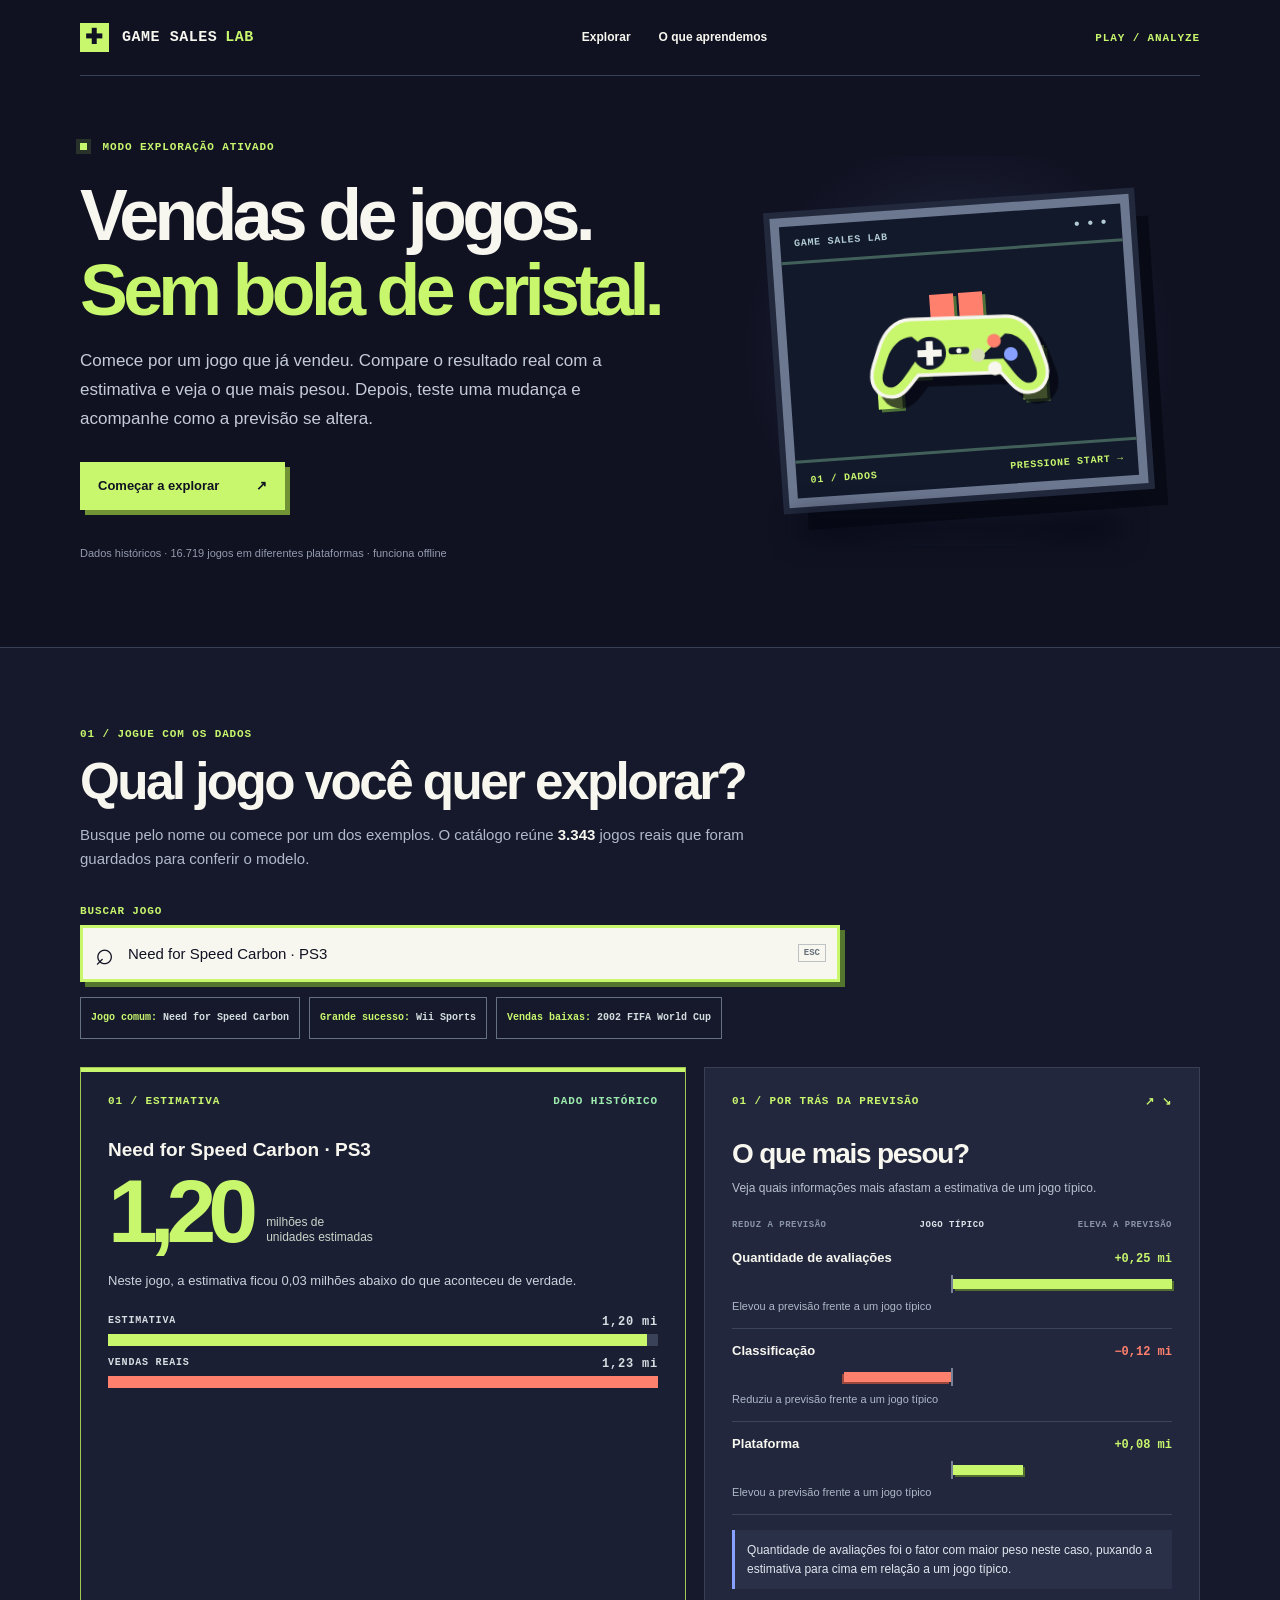
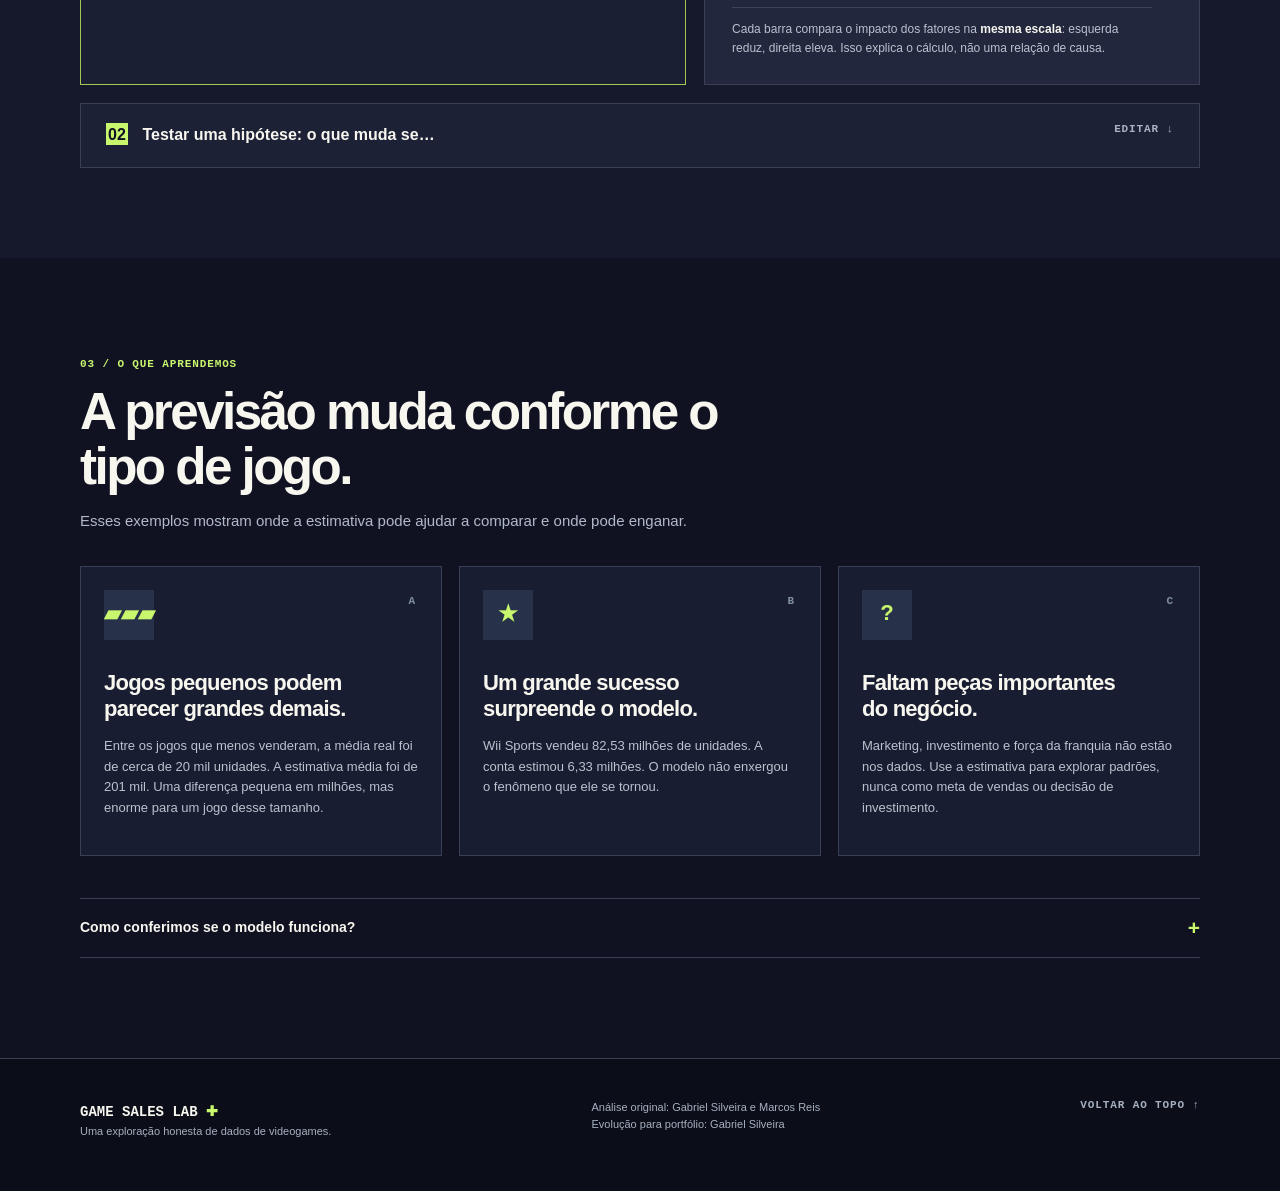
==== commit ca1a41ea: "fix: correção do svg  do hero" ====
--- a/index.html
+++ b/index.html
@@ -7,7 +7,7 @@
   <title>Game Sales Lab — explore vendas de videogames</title>
   <meta name="description" content="Escolha um jogo, mude suas características e entenda o que um modelo histórico de vendas consegue — e não consegue — mostrar.">
   <style>:root{--bg:#101222;--panel:#1b1f34;--panel2:#242940;--line:#394056;--white:#f7f6ef;--muted:#b2b9ca;--lime:#c8f66d;--coral:#ff806d;--blue:#88a0ff;--mono:Consolas,'Courier New',monospace;--sans:Arial,Helvetica,sans-serif}
-*{box-sizing:border-box}html{scroll-behavior:smooth}body{margin:0;background:var(--bg);color:var(--white);font-family:var(--sans);line-height:1.55}button,input{font:inherit}button,a,input,summary{outline-offset:4px}a{color:inherit;text-decoration:none}[hidden]{display:none!important}.shell{width:min(1120px,calc(100% - 48px));margin:auto}.skip{position:absolute;top:8px;left:-9999px;padding:8px;background:var(--lime);color:var(--bg);z-index:10}.skip:focus{left:8px}.topbar{height:76px;display:flex;align-items:center;border-bottom:1px solid var(--line);gap:40px}.brand{display:flex;align-items:center;gap:8px;font-family:var(--mono);font-weight:900;font-size:15px;letter-spacing:.035em;white-space:nowrap}.brand b{color:var(--lime)}.brand-mark{display:grid;place-items:center;background:var(--lime);color:var(--bg);width:29px;height:29px;font-size:21px;margin-right:5px}.topbar nav{display:flex;gap:28px;margin:auto;font-size:12px;font-weight:700}.topbar nav a:hover,.footer-inner a:hover,.method a:hover{color:var(--lime)}.top-label,.eyebrow,.step,.panel-top,.search-block>label,.summary-hint,.bar-label,.lesson-number,.footer-inner>a{font:700 11px var(--mono);letter-spacing:.08em}.top-label{color:var(--lime);white-space:nowrap}.hero{display:grid;grid-template-columns:1fr .82fr;gap:50px;align-items:center;min-height:560px;padding-top:65px;padding-bottom:85px}.hero-copy{max-width:630px}.eyebrow{color:var(--lime);margin:0 0 25px}.blink{display:inline-block;width:7px;height:7px;margin-right:8px;background:var(--lime);box-shadow:0 0 0 4px #c8f66d22;animation:blink 1.6s steps(1) infinite}@keyframes blink{50%{opacity:.2}}h1,h2,h3,p{margin-top:0}.hero h1{font-size:clamp(47px,5.6vw,77px);letter-spacing:-.065em;line-height:1.04;margin-bottom:20px}.hero h1 em{font-style:normal;color:var(--lime)}.hero-copy>p:not(.eyebrow){color:#c5cbd7;font-size:17px;max-width:550px;line-height:1.7;margin-bottom:28px}.cta{display:inline-flex;justify-content:space-between;gap:28px;align-items:center;background:var(--lime);color:var(--bg);font-weight:900;font-size:13px;padding:14px 18px;min-width:205px;box-shadow:5px 5px 0 #729335}.cta:hover{transform:translate(2px,2px);box-shadow:3px 3px 0 #729335}.hero-copy small{display:block;margin-top:35px;color:#939bad;font-size:11px}.arcade-art{min-height:390px;display:grid;place-items:center;position:relative;background:radial-gradient(circle at center,#242a42 0,transparent 70%)}.arcade-screen{width:min(360px,90%);height:290px;background:#11192b;border:9px solid #6c7790;box-shadow:0 0 0 6px #22293d,18px 23px 0 #080b16;position:relative;transform:rotate(-4deg)}.screen-top,.screen-bottom{display:flex;justify-content:space-between;padding:12px 14px;color:#b3cbd3;font:700 10px var(--mono);letter-spacing:.07em}.screen-top{border-bottom:3px solid #42605a}.screen-bottom{position:absolute;bottom:0;width:100%;border-top:3px solid #42605a;color:var(--lime)}.screen-pixels{height:190px;display:grid;grid-template-columns:repeat(6,24px);grid-template-rows:repeat(4,24px);gap:5px;place-content:center;position:relative}.pixel{background:var(--lime);box-shadow:3px 3px 0 #4c7037}.p1{grid-area:1/3}.p2{grid-area:1/4}.p3{grid-area:2/2}.p4{grid-area:2/3}.p5{grid-area:2/4}.p6{grid-area:2/5}.p7{grid-area:3/1}.p8{grid-area:3/2}.p9{grid-area:3/5}.p10{grid-area:3/6}.p11{grid-area:4/1}.p12{grid-area:4/6}.p1,.p2,.p4,.p5{background:var(--coral)}.screen-pixels strong{position:absolute;top:52px;left:50%;transform:translateX(-50%);font:900 75px var(--mono);color:#11192b}.arcade-shadow{position:absolute;width:320px;height:17px;background:#050714;filter:blur(14px);bottom:10px}.explore{border-top:1px solid var(--line);background:#15192b}.explore-inner{padding-top:80px;padding-bottom:90px}.section-heading{max-width:720px;margin-bottom:34px}.step{color:var(--lime);display:block;margin-bottom:14px}.section-heading h2{font-size:clamp(33px,4vw,52px);letter-spacing:-.05em;line-height:1.08;margin-bottom:14px}.section-heading p{color:var(--muted);font-size:15px;max-width:680px;margin:0}.section-heading strong{color:var(--white)}.search-block{position:relative;margin:35px 0 28px;max-width:760px}.search-block>label{display:block;color:var(--lime);margin-bottom:8px}.search-input-wrap{height:57px;display:flex;align-items:center;background:var(--white);color:var(--bg);border:3px solid var(--lime);box-shadow:5px 5px 0 #54752e}.search-input-wrap>span{font-size:32px;line-height:1;padding:0 12px}.search-input-wrap input{flex:1;min-width:0;height:100%;border:0;background:transparent;color:var(--bg);font-size:15px;outline:0}.search-input-wrap input::placeholder{color:#646a78}.search-input-wrap kbd{font:700 9px var(--mono);border:1px solid #bdc2c5;color:#656e79;padding:3px 5px;margin-right:11px}.search-results{position:absolute;top:87px;left:0;right:0;z-index:8;background:var(--white);color:var(--bg);border:2px solid var(--lime);max-height:330px;overflow:auto;box-shadow:8px 8px 0 #080b16}.search-results button{display:flex;justify-content:space-between;gap:15px;align-items:center;width:100%;padding:11px 15px;background:none;border:0;border-bottom:1px solid #d6d9d5;text-align:left;cursor:pointer}.search-results button:hover,.search-results button:focus{background:#e5f5c8}.search-results button strong{font-size:13px}.search-results button small{font:700 10px var(--mono);white-space:nowrap;color:#5e6370}.search-results .empty{padding:15px;font-size:13px}.quick-games{display:flex;gap:9px;flex-wrap:wrap;margin-top:15px}.quick-games button{background:transparent;border:1px solid #677184;color:#d3dcdf;padding:8px 10px;font:700 10px var(--mono);cursor:pointer}.quick-games button:hover,.quick-games button:focus{border-color:var(--lime);color:var(--lime)}.quick-games b{color:var(--lime)}.play-grid{display:grid;grid-template-columns:1.1fr .9fr;gap:18px}.result-panel,.explain-panel{min-height:385px;padding:27px;border:1px solid var(--line);background:var(--panel)}.result-panel{border-color:#a1c853;box-shadow:inset 0 4px 0 var(--lime)}.panel-top{display:flex;justify-content:space-between;color:var(--lime)}.status-light{color:#9decae}.game-name{font-size:19px;font-weight:800;margin:28px 0 5px}.big-number{display:flex;align-items:end;gap:16px}.big-number strong{font-size:clamp(70px,7vw,108px);letter-spacing:-.09em;line-height:.95;color:var(--lime)}.big-number span{font-size:12px;line-height:1.25;color:#cad4c9;padding-bottom:9px}.result-copy{color:#cdd3dc;font-size:13px;margin:17px 0 20px;max-width:480px}.comparison{margin-top:24px}.bar-label{display:flex;justify-content:space-between;color:#d8dde2;font-size:10px;margin:11px 0 5px}.bar-label b{font-size:12px}.track{height:12px;background:#3a425a}.track i{display:block;width:0;height:100%;background:var(--lime);transition:width .25s}.track.real i{background:var(--coral)}.note{border-left:3px solid var(--coral);padding-left:11px;color:#ffbfaf;font-size:12px;margin:18px 0 0}.explain-panel{background:#22273d}.explain-panel h3{font-size:28px;letter-spacing:-.045em;margin:24px 0 4px}.explain-panel>p{font-size:12px;color:#b9c2d0;max-width:420px}.drivers{margin:25px 0}.driver{display:grid;grid-template-columns:1fr auto;gap:2px 12px;padding:11px 0;border-bottom:1px solid #3c445b}.driver strong{font-size:13px}.driver span{font:700 12px var(--mono)}.driver span.up{color:var(--lime)}.driver span.down{color:var(--coral)}.driver small{grid-column:1/-1;color:#aeb8c9;font-size:11px}.explain-foot{border-top:1px solid #3c445b;padding-top:12px;margin:0!important}.explain-foot strong{color:var(--white)}.edit-panel{margin-top:18px;background:#1c2136;border:1px solid var(--line)}.edit-panel summary{cursor:pointer;display:flex;justify-content:space-between;gap:20px;padding:19px 25px;list-style:none;font-weight:800}.edit-panel summary::-webkit-details-marker{display:none}.edit-panel summary b{display:inline-grid;place-items:center;background:var(--lime);color:var(--bg);width:22px;height:22px;margin-right:10px}.edit-panel[open] .summary-hint{color:var(--lime)}.summary-hint{color:#aab3c2}.edit-inner{padding:4px 25px 25px;border-top:1px solid var(--line)}.edit-inner>p{font-size:12px;color:#b5bdc9;max-width:760px;margin:15px 0 22px}.field-grid{display:grid;grid-template-columns:repeat(5,1fr);gap:17px 13px}.field-grid label{font-size:11px;font-weight:800;color:#e7e8e6}.field-grid label span{color:#9ca7b9;font-size:10px}.field-grid input{width:100%;display:block;background:#f7f6ef;color:var(--bg);border:2px solid transparent;border-radius:0;padding:9px;min-height:40px;margin-top:5px;font-size:12px}.field-grid input:focus{border-color:var(--lime);outline:none}.field-grid input::placeholder{color:#777d89}#clear-btn{margin-top:21px;border:1px solid var(--lime);background:transparent;color:var(--lime);padding:9px 11px;font:700 11px var(--mono);cursor:pointer}#clear-btn:hover{background:#c8f66d22}.edit-disclaimer{border-top:1px solid var(--line);padding-top:14px;margin-top:21px!important}.lessons{padding-top:100px;padding-bottom:100px}.lesson-grid{display:grid;grid-template-columns:repeat(3,1fr);gap:17px}.lesson-grid article{position:relative;min-height:285px;border:1px solid var(--line);padding:23px;background:#191d31}.lesson-icon{display:grid;place-items:center;width:50px;height:50px;background:#27324a;color:var(--lime);font:900 22px var(--mono);margin-bottom:30px}.lesson-number{position:absolute;top:28px;right:25px;color:#8190a3}.lesson-grid h3{font-size:22px;line-height:1.2;letter-spacing:-.035em;max-width:280px;margin-bottom:13px}.lesson-grid p{color:#bac2ce;font-size:13px;line-height:1.6}.method{margin-top:42px;border-top:1px solid var(--line);border-bottom:1px solid var(--line)}.method summary{cursor:pointer;padding:18px 0;display:flex;justify-content:space-between;font-weight:800;font-size:14px}.method summary span{color:var(--lime);font-size:21px;line-height:1}.method-body{max-width:790px;padding-bottom:25px}.method-body p{color:#bec6d0;font-size:13px;line-height:1.7}.method-body a{font:700 11px var(--mono);color:var(--lime)}footer{border-top:1px solid var(--line);background:#0b0d19;padding:40px 0}.footer-inner{display:flex;justify-content:space-between;gap:25px}.footer-inner strong{font:900 14px var(--mono)}.footer-inner strong span{color:var(--lime)}.footer-inner p,.footer-inner a{color:#a7b0c0;font-size:11px}.footer-inner a{align-self:start}
+*{box-sizing:border-box}html{scroll-behavior:smooth}body{margin:0;background:var(--bg);color:var(--white);font-family:var(--sans);line-height:1.55}button,input{font:inherit}button,a,input,summary{outline-offset:4px}a{color:inherit;text-decoration:none}[hidden]{display:none!important}.shell{width:min(1120px,calc(100% - 48px));margin:auto}.skip{position:absolute;top:8px;left:-9999px;padding:8px;background:var(--lime);color:var(--bg);z-index:10}.skip:focus{left:8px}.topbar{height:76px;display:flex;align-items:center;border-bottom:1px solid var(--line);gap:40px}.brand{display:flex;align-items:center;gap:8px;font-family:var(--mono);font-weight:900;font-size:15px;letter-spacing:.035em;white-space:nowrap}.brand b{color:var(--lime)}.brand-mark{display:grid;place-items:center;background:var(--lime);color:var(--bg);width:29px;height:29px;font-size:21px;margin-right:5px}.topbar nav{display:flex;gap:28px;margin:auto;font-size:12px;font-weight:700}.topbar nav a:hover,.footer-inner a:hover,.method a:hover{color:var(--lime)}.top-label,.eyebrow,.step,.panel-top,.search-block>label,.summary-hint,.bar-label,.lesson-number,.footer-inner>a{font:700 11px var(--mono);letter-spacing:.08em}.top-label{color:var(--lime);white-space:nowrap}.hero{display:grid;grid-template-columns:1fr .82fr;gap:50px;align-items:center;min-height:560px;padding-top:65px;padding-bottom:85px}.hero-copy{max-width:630px}.eyebrow{color:var(--lime);margin:0 0 25px}.blink{display:inline-block;width:7px;height:7px;margin-right:8px;background:var(--lime);box-shadow:0 0 0 4px #c8f66d22;animation:blink 1.6s steps(1) infinite}@keyframes blink{50%{opacity:.2}}h1,h2,h3,p{margin-top:0}.hero h1{font-size:clamp(47px,5.6vw,77px);letter-spacing:-.065em;line-height:1.04;margin-bottom:20px}.hero h1 em{font-style:normal;color:var(--lime)}.hero-copy>p:not(.eyebrow){color:#c5cbd7;font-size:17px;max-width:550px;line-height:1.7;margin-bottom:28px}.cta{display:inline-flex;justify-content:space-between;gap:28px;align-items:center;background:var(--lime);color:var(--bg);font-weight:900;font-size:13px;padding:14px 18px;min-width:205px;box-shadow:5px 5px 0 #729335}.cta:hover{transform:translate(2px,2px);box-shadow:3px 3px 0 #729335}.hero-copy small{display:block;margin-top:35px;color:#939bad;font-size:11px}.arcade-art{min-height:390px;display:grid;place-items:center;position:relative;background:radial-gradient(circle at center,#242a42 0,transparent 70%)}.arcade-screen{width:min(360px,90%);height:290px;background:#11192b;border:9px solid #6c7790;box-shadow:0 0 0 6px #22293d,18px 23px 0 #080b16;position:relative;transform:rotate(-4deg)}.screen-top,.screen-bottom{display:flex;justify-content:space-between;padding:12px 14px;color:#b3cbd3;font:700 10px var(--mono);letter-spacing:.07em}.screen-top{border-bottom:3px solid #42605a}.screen-bottom{position:absolute;bottom:0;width:100%;border-top:3px solid #42605a;color:var(--lime)}.screen-pixels{height:190px;display:grid;grid-template-columns:repeat(6,24px);grid-template-rows:repeat(4,24px);gap:5px;place-content:center;position:relative}.pixel{background:var(--lime);box-shadow:3px 3px 0 #4c7037}.p1{grid-area:1/3}.p2{grid-area:1/4}.p3{grid-area:2/2}.p4{grid-area:2/3}.p5{grid-area:2/4}.p6{grid-area:2/5}.p7{grid-area:3/1}.p8{grid-area:3/2}.p9{grid-area:3/5}.p10{grid-area:3/6}.p11{grid-area:4/1}.p12{grid-area:4/6}.p1,.p2,.p4,.p5{background:var(--coral)}.screen-pixels strong{position:absolute;top:52px;left:50%;transform:translateX(-50%);font:900 75px var(--mono);color:#11192b}.game-controller{position:absolute;z-index:2;width:190px;left:50%;top:50%;height:auto;transform:translate(-50%,-50%) rotate(2deg);filter:drop-shadow(9px 10px 0 rgba(4,6,14,.7));}.arcade-shadow{position:absolute;width:320px;height:17px;background:#050714;filter:blur(14px);bottom:10px}.explore{border-top:1px solid var(--line);background:#15192b}.explore-inner{padding-top:80px;padding-bottom:90px}.section-heading{max-width:720px;margin-bottom:34px}.step{color:var(--lime);display:block;margin-bottom:14px}.section-heading h2{font-size:clamp(33px,4vw,52px);letter-spacing:-.05em;line-height:1.08;margin-bottom:14px}.section-heading p{color:var(--muted);font-size:15px;max-width:680px;margin:0}.section-heading strong{color:var(--white)}.search-block{position:relative;margin:35px 0 28px;max-width:760px}.search-block>label{display:block;color:var(--lime);margin-bottom:8px}.search-input-wrap{height:57px;display:flex;align-items:center;background:var(--white);color:var(--bg);border:3px solid var(--lime);box-shadow:5px 5px 0 #54752e}.search-input-wrap>span{font-size:32px;line-height:1;padding:0 12px}.search-input-wrap input{flex:1;min-width:0;height:100%;border:0;background:transparent;color:var(--bg);font-size:15px;outline:0}.search-input-wrap input::placeholder{color:#646a78}.search-input-wrap kbd{font:700 9px var(--mono);border:1px solid #bdc2c5;color:#656e79;padding:3px 5px;margin-right:11px}.search-results{position:absolute;top:87px;left:0;right:0;z-index:8;background:var(--white);color:var(--bg);border:2px solid var(--lime);max-height:330px;overflow:auto;box-shadow:8px 8px 0 #080b16}.search-results button{display:flex;justify-content:space-between;gap:15px;align-items:center;width:100%;padding:11px 15px;background:none;border:0;border-bottom:1px solid #d6d9d5;text-align:left;cursor:pointer}.search-results button:hover,.search-results button:focus{background:#e5f5c8}.search-results button strong{font-size:13px}.search-results button small{font:700 10px var(--mono);white-space:nowrap;color:#5e6370}.search-results .empty{padding:15px;font-size:13px}.quick-games{display:flex;gap:9px;flex-wrap:wrap;margin-top:15px}.quick-games button{background:transparent;border:1px solid #677184;color:#d3dcdf;padding:8px 10px;font:700 10px var(--mono);cursor:pointer}.quick-games button:hover,.quick-games button:focus{border-color:var(--lime);color:var(--lime)}.quick-games b{color:var(--lime)}.play-grid{display:grid;grid-template-columns:1.1fr .9fr;gap:18px}.result-panel,.explain-panel{min-height:385px;padding:27px;border:1px solid var(--line);background:var(--panel)}.result-panel{border-color:#a1c853;box-shadow:inset 0 4px 0 var(--lime)}.panel-top{display:flex;justify-content:space-between;color:var(--lime)}.status-light{color:#9decae}.game-name{font-size:19px;font-weight:800;margin:28px 0 5px}.big-number{display:flex;align-items:end;gap:16px}.big-number strong{font-size:clamp(70px,7vw,108px);letter-spacing:-.09em;line-height:.95;color:var(--lime)}.big-number span{font-size:12px;line-height:1.25;color:#cad4c9;padding-bottom:9px}.result-copy{color:#cdd3dc;font-size:13px;margin:17px 0 20px;max-width:480px}.comparison{margin-top:24px}.bar-label{display:flex;justify-content:space-between;color:#d8dde2;font-size:10px;margin:11px 0 5px}.bar-label b{font-size:12px}.track{height:12px;background:#3a425a}.track i{display:block;width:0;height:100%;background:var(--lime);transition:width .25s}.track.real i{background:var(--coral)}.note{border-left:3px solid var(--coral);padding-left:11px;color:#ffbfaf;font-size:12px;margin:18px 0 0}.explain-panel{background:#22273d}.explain-panel h3{font-size:28px;letter-spacing:-.045em;margin:24px 0 4px}.explain-panel>p{font-size:12px;color:#b9c2d0;max-width:420px}.drivers{margin:25px 0}.driver{display:grid;grid-template-columns:1fr auto;gap:2px 12px;padding:11px 0;border-bottom:1px solid #3c445b}.driver strong{font-size:13px}.driver span{font:700 12px var(--mono)}.driver span.up{color:var(--lime)}.driver span.down{color:var(--coral)}.driver small{grid-column:1/-1;color:#aeb8c9;font-size:11px}.explain-foot{border-top:1px solid #3c445b;padding-top:12px;margin:0!important}.explain-foot strong{color:var(--white)}.edit-panel{margin-top:18px;background:#1c2136;border:1px solid var(--line)}.edit-panel summary{cursor:pointer;display:flex;justify-content:space-between;gap:20px;padding:19px 25px;list-style:none;font-weight:800}.edit-panel summary::-webkit-details-marker{display:none}.edit-panel summary b{display:inline-grid;place-items:center;background:var(--lime);color:var(--bg);width:22px;height:22px;margin-right:10px}.edit-panel[open] .summary-hint{color:var(--lime)}.summary-hint{color:#aab3c2}.edit-inner{padding:4px 25px 25px;border-top:1px solid var(--line)}.edit-inner>p{font-size:12px;color:#b5bdc9;max-width:760px;margin:15px 0 22px}.field-grid{display:grid;grid-template-columns:repeat(5,1fr);gap:17px 13px}.field-grid label{font-size:11px;font-weight:800;color:#e7e8e6}.field-grid label span{color:#9ca7b9;font-size:10px}.field-grid input{width:100%;display:block;background:#f7f6ef;color:var(--bg);border:2px solid transparent;border-radius:0;padding:9px;min-height:40px;margin-top:5px;font-size:12px}.field-grid input:focus{border-color:var(--lime);outline:none}.field-grid input::placeholder{color:#777d89}#clear-btn{margin-top:21px;border:1px solid var(--lime);background:transparent;color:var(--lime);padding:9px 11px;font:700 11px var(--mono);cursor:pointer}#clear-btn:hover{background:#c8f66d22}.edit-disclaimer{border-top:1px solid var(--line);padding-top:14px;margin-top:21px!important}.lessons{padding-top:100px;padding-bottom:100px}.lesson-grid{display:grid;grid-template-columns:repeat(3,1fr);gap:17px}.lesson-grid article{position:relative;min-height:285px;border:1px solid var(--line);padding:23px;background:#191d31}.lesson-icon{display:grid;place-items:center;width:50px;height:50px;background:#27324a;color:var(--lime);font:900 22px var(--mono);margin-bottom:30px}.lesson-number{position:absolute;top:28px;right:25px;color:#8190a3}.lesson-grid h3{font-size:22px;line-height:1.2;letter-spacing:-.035em;max-width:280px;margin-bottom:13px}.lesson-grid p{color:#bac2ce;font-size:13px;line-height:1.6}.method{margin-top:42px;border-top:1px solid var(--line);border-bottom:1px solid var(--line)}.method summary{cursor:pointer;padding:18px 0;display:flex;justify-content:space-between;font-weight:800;font-size:14px}.method summary span{color:var(--lime);font-size:21px;line-height:1}.method-body{max-width:790px;padding-bottom:25px}.method-body p{color:#bec6d0;font-size:13px;line-height:1.7}.method-body a{font:700 11px var(--mono);color:var(--lime)}footer{border-top:1px solid var(--line);background:#0b0d19;padding:40px 0}.footer-inner{display:flex;justify-content:space-between;gap:25px}.footer-inner strong{font:900 14px var(--mono)}.footer-inner strong span{color:var(--lime)}.footer-inner p,.footer-inner a{color:#a7b0c0;font-size:11px}.footer-inner a{align-self:start}
 @media(max-width:900px){.top-label{display:none}.hero{grid-template-columns:1fr;gap:15px;min-height:0}.arcade-art{min-height:270px;order:-1}.arcade-screen{transform:rotate(-4deg) scale(.8)}.arcade-shadow{bottom:-10px}.field-grid{grid-template-columns:repeat(3,1fr)}.play-grid{grid-template-columns:1fr}.result-panel,.explain-panel{min-height:0}.lesson-grid{grid-template-columns:1fr}.lesson-grid article{min-height:0}.lesson-icon{margin-bottom:18px}}
 @media(max-width:620px){.shell{width:calc(100% - 28px)}.topbar{height:64px;gap:12px}.brand{font-size:11px}.topbar nav{gap:10px;margin-left:auto}.topbar nav a{font-size:10px}.hero{padding-top:25px;padding-bottom:70px}.arcade-art{min-height:225px}.arcade-screen{transform:rotate(-4deg) scale(.65)}.hero h1{font-size:47px}.hero-copy>p:not(.eyebrow){font-size:15px}.explore-inner,.lessons{padding-top:67px;padding-bottom:70px}.section-heading h2{font-size:35px}.search-results{top:87px}.search-results button{flex-direction:column;align-items:start;gap:2px}.field-grid{grid-template-columns:repeat(2,1fr)}.result-panel,.explain-panel{padding:20px}.big-number strong{font-size:78px}.edit-panel summary{padding:16px;font-size:13px}.summary-hint{font-size:9px}.edit-inner{padding:0 16px 20px}.footer-inner{flex-direction:column}.search-input-wrap kbd{display:none}}
 @media(prefers-reduced-motion:reduce){html{scroll-behavior:auto}.blink{animation:none}.track i{transition:none}}
@@ -184,6 +184,29 @@
   .scenario-actions{display:grid;grid-template-columns:1fr}
   #restore-btn,#clear-btn{width:100%;margin:0}
 }
+
+/* Guided inputs and validation for the scenario editor. */
+.field-grid select{width:100%;display:block;background:#f7f6ef;color:var(--bg);border:2px solid transparent;border-radius:0;padding:9px;min-height:46px;margin-top:5px;font-size:12px;font-weight:700}
+.field-grid select:focus{border-color:var(--lime);outline:none}
+.numeric-control{display:grid;grid-template-columns:88px minmax(0,1fr);gap:10px;align-items:center;margin-top:5px}
+.numeric-control input[type=number]{margin:0;min-height:46px;font-size:14px;font-weight:800}
+.numeric-control input[type=range]{appearance:none;width:100%;height:24px;min-height:24px;margin:0;padding:0;border:0;background:transparent}
+.numeric-control input[type=range]::-webkit-slider-runnable-track{height:8px;background:#3a435b;box-shadow:inset 0 0 0 1px #59637a}
+.numeric-control input[type=range]::-webkit-slider-thumb{appearance:none;width:22px;height:22px;margin-top:-7px;background:var(--lime);border:3px solid #15192b;border-radius:0;box-shadow:2px 2px 0 #536f31}
+.numeric-control input[type=range]::-moz-range-track{height:8px;background:#3a435b;border:1px solid #59637a}
+.numeric-control input[type=range]::-moz-range-thumb{width:18px;height:18px;background:var(--lime);border:3px solid #15192b;border-radius:0;box-shadow:2px 2px 0 #536f31}
+.numeric-control input[type=range]:focus-visible{outline:2px solid var(--lime);outline-offset:4px}
+.field-context{display:block;margin-top:4px;color:#929daf;font:700 9px var(--mono);letter-spacing:.025em}
+.scenario-validation{margin-top:14px!important;padding:11px 12px;border-left:3px solid var(--coral);background:#3a2732;color:#ffd5ce!important;font-size:11px!important;line-height:1.5}
+.scenario-validation.warning::before{content:"FORA DO CONTEXTO · ";font:700 9px var(--mono);letter-spacing:.05em;color:#ff9e8e}
+.scenario-validation.error::before{content:"REVISE O VALOR · ";font:700 9px var(--mono);letter-spacing:.05em;color:#ff9e8e}
+
+@media(max-width:480px){
+  .field-grid select{font-size:16px}
+  .numeric-control{grid-template-columns:82px minmax(0,1fr)}
+  .scenario-validation{display:block!important}
+  .scenario-validation[hidden]{display:none!important}
+}
 </style>
 </head>
 <body>
@@ -203,7 +226,7 @@
         <a class="cta" href="#explorar">Começar a explorar <span aria-hidden="true">↗</span></a>
         <small>Dados históricos · 16.719 jogos em diferentes plataformas · funciona offline</small>
       </div>
-      <div class="arcade-art" aria-hidden="true"><div class="arcade-screen"><div class="screen-top"><span>GAME SALES LAB</span><span>● ● ●</span></div><div class="screen-pixels"><span class="pixel p1"></span><span class="pixel p2"></span><span class="pixel p3"></span><span class="pixel p4"></span><span class="pixel p5"></span><span class="pixel p6"></span><span class="pixel p7"></span><span class="pixel p8"></span><span class="pixel p9"></span><span class="pixel p10"></span><span class="pixel p11"></span><span class="pixel p12"></span><strong>?</strong></div><div class="screen-bottom"><span>01 / DADOS</span><span>PRESSIONE START →</span></div></div><div class="arcade-shadow"></div></div>
+      <div class="arcade-art" aria-hidden="true"><div class="arcade-screen"><div class="screen-top"><span>GAME SALES LAB</span><span>● ● ●</span></div><div class="screen-pixels"><span class="pixel p1"></span><span class="pixel p2"></span><span class="pixel p3"></span><span class="pixel p4"></span><span class="pixel p5"></span><span class="pixel p6"></span>      <span class="pixel p7"></span><span class="pixel p8"></span><span class="pixel p9"></span><span class="pixel p10"></span><span class="pixel p11"></span><span class="pixel p12"></span><svg class="game-controller" viewBox="0 0 220 130" role="presentation"><path fill="#c8f66d" stroke="#f7f6ef" stroke-width="4" d="M55 30h110c18 0 31 14 37 31l7 20c8 22-3 38-20 38-14 0-21-13-31-24H62c-10 11-17 24-31 24-17 0-28-16-20-38l7-20c6-17 19-31 37-31z"/><path fill="#11192b" d="M56 50c-14 0-24 11-29 24l-5 15c-4 12 1 19 8 19 10 0 19-16 29-29h29z"/><path fill="#11192b" d="M164 50c14 0 24 11 29 24l5 15c4 12-1 19-8 19-10 0-19-16-29-29h-29z"/><circle cx="76" cy="70" r="19" fill="#11192b"/><path fill="#f7f6ef" d="M72 56h8v10h10v8H80v10h-8V74H62v-8h10z"/><circle cx="151" cy="58" r="8" fill="#ff806d"/><circle cx="170" cy="74" r="8" fill="#88a0ff"/><circle cx="151" cy="90" r="8" fill="#f7f6ef"/><circle cx="132" cy="74" r="8" fill="#d6dfb8"/><rect x="98" y="64" width="24" height="8" rx="4" fill="#11192b"/><circle cx="110" cy="68" r="3" fill="#f7f6ef"/></svg></div><div class="screen-bottom"><span>01 / DADOS</span><span>PRESSIONE START →</span></div></div><div class="arcade-shadow"></div></div>
     </section>
 
     <section class="explore" id="explorar"><div class="shell explore-inner">
@@ -218,17 +241,17 @@
       </div>
 
       <details class="edit-panel" id="edit-details"><summary><span><b>02</b><span class="summary-title-long"> Testar uma hipótese: o que muda se…</span><span class="summary-title-short"> Mudar dados do jogo</span></span><span class="summary-hint">EDITAR ↓</span></summary><div class="edit-inner"><p>Altere uma informação e acompanhe a nova previsão ao lado. Uma mudança por vez deixa a comparação mais fácil de entender.</p><div class="edit-workspace"><form id="game-form"><div class="field-grid">
-        <label>Ano de lançamento<input id="Year_of_Release" type="number" min="1970" max="2035" step="1" placeholder="Ex.: 2008"></label>
-        <label>Plataforma<input id="Platform" list="list-Platform" autocomplete="off" placeholder="Ex.: Wii"><datalist id="list-Platform"></datalist></label>
-        <label>Gênero<input id="Genre" list="list-Genre" autocomplete="off" placeholder="Ex.: Sports"><datalist id="list-Genre"></datalist></label>
-        <label>Classificação indicativa<input id="Rating" list="list-Rating" autocomplete="off" placeholder="Ex.: E"><datalist id="list-Rating"></datalist></label>
-        <label>Nota da crítica <span>0 a 100</span><input id="Critic_Score" type="number" min="0" max="100" step="1" placeholder="Ex.: 82"></label>
-        <label>Quantidade de críticas<input id="Critic_Count" type="number" min="0" step="1" placeholder="Ex.: 45"></label>
-        <label>Nota do público <span>0 a 10</span><input id="User_Score" type="number" min="0" max="10" step="0.1" placeholder="Ex.: 8.2"></label>
-        <label>Quantidade de avaliações<input id="User_Count" type="number" min="0" step="1" placeholder="Ex.: 250"></label>
-        <label>Empresa que publicou<input id="Publisher" list="list-Publisher" autocomplete="off" placeholder="Ex.: Nintendo"><datalist id="list-Publisher"></datalist></label>
-        <label>Estúdio criador<input id="Developer" list="list-Developer" autocomplete="off" placeholder="Ex.: Nintendo"><datalist id="list-Developer"></datalist></label>
-      </div><div class="scenario-actions"><button id="restore-btn" type="button">Desfazer alterações ↺</button><button id="clear-btn" type="button">Limpar todos os campos</button></div></form><aside class="scenario-monitor" aria-live="polite"><span class="scenario-kicker">RESULTADO DA HIPÓTESE</span><p id="scenario-game">Jogo selecionado</p><div class="scenario-live-number"><strong id="scenario-prediction">—</strong><span>milhões de<br>unidades estimadas</span></div><div class="scenario-metrics"><div><span>ANTES</span><b id="scenario-original">—</b></div><div><span>MUDANÇA</span><b id="scenario-delta">—</b></div></div><p id="scenario-monitor-story">Altere um campo para comparar com a previsão original.</p></aside></div><p class="edit-disclaimer">Notas e avaliações normalmente só existem depois do lançamento. Esta experiência compara padrões históricos; não prevê vendas antes de o jogo chegar ao mercado.</p></div></details>
+        <label class="numeric-field">Ano de lançamento<div class="numeric-control"><input id="Year_of_Release" type="number" min="1970" max="2035" step="1" placeholder="2008" aria-label="Ano de lançamento, valor exato"><input id="range-Year_of_Release" type="range" min="1970" max="2035" step="1" aria-label="Ajustar ano de lançamento"></div><small id="context-Year_of_Release" class="field-context"></small></label>
+        <label>Plataforma<select id="Platform"><option value="">Não informado</option></select></label>
+        <label>Gênero<select id="Genre"><option value="">Não informado</option></select></label>
+        <label>Classificação indicativa<select id="Rating"><option value="">Não informado</option></select></label>
+        <label class="numeric-field">Nota da crítica <span>0 a 100</span><div class="numeric-control"><input id="Critic_Score" type="number" min="0" max="100" step="1" placeholder="82" aria-label="Nota da crítica, valor exato"><input id="range-Critic_Score" type="range" min="0" max="100" step="1" aria-label="Ajustar nota da crítica"></div><small id="context-Critic_Score" class="field-context"></small></label>
+        <label class="numeric-field">Quantidade de críticas<div class="numeric-control"><input id="Critic_Count" type="number" min="0" max="150" step="1" placeholder="45" aria-label="Quantidade de críticas, valor exato"><input id="range-Critic_Count" type="range" min="0" max="150" step="1" aria-label="Ajustar quantidade de críticas"></div><small id="context-Critic_Count" class="field-context"></small></label>
+        <label class="numeric-field">Nota do público <span>0 a 10</span><div class="numeric-control"><input id="User_Score" type="number" min="0" max="10" step="0.1" placeholder="8,2" aria-label="Nota do público, valor exato"><input id="range-User_Score" type="range" min="0" max="10" step="0.1" aria-label="Ajustar nota do público"></div><small id="context-User_Score" class="field-context"></small></label>
+        <label class="numeric-field">Quantidade de avaliações<div class="numeric-control"><input id="User_Count" type="number" min="0" max="15000" step="1" placeholder="250" aria-label="Quantidade de avaliações, valor exato"><input id="range-User_Count" type="range" min="0" max="15000" step="1" aria-label="Ajustar quantidade de avaliações"></div><small id="context-User_Count" class="field-context"></small></label>
+        <label>Empresa que publicou<select id="Publisher"><option value="">Não informado</option></select></label>
+        <label>Estúdio criador<select id="Developer"><option value="">Não informado</option></select></label>
+      </div><div class="scenario-actions"><button id="restore-btn" type="button">Desfazer alterações ↺</button><button id="clear-btn" type="button">Limpar todos os campos</button></div></form><aside class="scenario-monitor" aria-live="polite"><span class="scenario-kicker">RESULTADO DA HIPÓTESE</span><p id="scenario-game">Jogo selecionado</p><div class="scenario-live-number"><strong id="scenario-prediction">—</strong><span>milhões de<br>unidades estimadas</span></div><div class="scenario-metrics"><div><span>ANTES</span><b id="scenario-original">—</b></div><div><span>MUDANÇA</span><b id="scenario-delta">—</b></div></div><p id="scenario-monitor-story">Altere um campo para comparar com a previsão original.</p><p id="scenario-validation" class="scenario-validation" hidden></p></aside></div><p class="edit-disclaimer">Notas e avaliações normalmente só existem depois do lançamento. Esta experiência compara padrões históricos; não prevê vendas antes de o jogo chegar ao mercado.</p></div></details>
     </div></section>
 
     <section class="lessons shell" id="aprendizados"><div class="section-heading"><span class="step">03 / O QUE APRENDEMOS</span><h2>A previsão muda conforme o tipo de jogo.</h2><p>Esses exemplos mostram onde a estimativa pode ajudar a comparar e onde pode enganar.</p></div><div class="lesson-grid"><article><span class="lesson-icon">▰▰▰</span><span class="lesson-number">A</span><h3>Jogos pequenos podem parecer grandes demais.</h3><p id="small-games-copy"></p></article><article><span class="lesson-icon">★</span><span class="lesson-number">B</span><h3>Um grande sucesso surpreende o modelo.</h3><p id="hit-copy"></p></article><article><span class="lesson-icon">?</span><span class="lesson-number">C</span><h3>Faltam peças importantes do negócio.</h3><p>Marketing, investimento e força da franquia não estão nos dados. Use a estimativa para explorar padrões, nunca como meta de vendas ou decisão de investimento.</p></article></div>
@@ -237,7 +260,7 @@
   </main>
 
   <footer><div class="shell footer-inner"><div><strong>GAME SALES LAB <span>✚</span></strong><p>Uma exploração honesta de dados de videogames.</p></div><p>Análise original: Gabriel Silveira e Marcos Reis<br>Evolução para portfólio: Gabriel Silveira</p><a href="#inicio">VOLTAR AO TOPO ↑</a></div></footer>
-  <script>const PAYLOAD={"report":{"dataset":{"rows":16719,"train":13375,"test":3344,"version":2,"seed":42},"selected":"Linear múltipla — contagens em log","cv":[{"modelo":"Regressão polinomial — grau 2","RMSE_cv":1.2010955748964758,"RMSE_cv_dp":0.06474675699230918,"RMSE_treino":1.1860157761538965,"MAE_cv":0.49695389689824304,"R2_cv":0.2636904071730237},{"modelo":"Linear múltipla — contagens em log","RMSE_cv":1.2068128816181916,"RMSE_cv_dp":0.0614035329765601,"RMSE_treino":1.1920581084443662,"MAE_cv":0.5003457677159309,"R2_cv":0.2564570143904742},{"modelo":"Linear múltipla — Publisher/Developer","RMSE_cv":1.2115453871072805,"RMSE_cv_dp":0.0685828982930085,"RMSE_treino":1.1931497890586091,"MAE_cv":0.4869429549563741,"R2_cv":0.2511686643552177},{"modelo":"Linear — alvo em log","RMSE_cv":1.2123207687471598,"RMSE_cv_dp":0.06136806398778783,"RMSE_treino":1.2056931116269045,"MAE_cv":0.3875992172423879,"R2_cv":0.24993861218668262},{"modelo":"Linear múltipla — base","RMSE_cv":1.2656649861952995,"RMSE_cv_dp":0.06850321064156129,"RMSE_treino":1.2554290859679416,"MAE_cv":0.5034061343852987,"R2_cv":0.18278152900033845},{"modelo":"Linear simples — Critic_Count","RMSE_cv":1.3432475392092016,"RMSE_cv_dp":0.06615835104879768,"RMSE_treino":1.3445957820593482,"MAE_cv":0.5288592431362826,"R2_cv":0.07931046568754438},{"modelo":"Baseline — mediana","RMSE_cv":1.4441197716730787,"RMSE_cv_dp":0.05955347096531502,"RMSE_treino":1.4452738414571185,"MAE_cv":0.4573667289719626,"R2_cv":-0.06491235377141469}],"test_models":[{"modelo":"Linear múltipla — contagens em log","RMSE":1.7968092620140312,"MAE":0.5297354695471745,"R2":0.2178879222569532},{"modelo":"Regressão polinomial — grau 2","RMSE":1.797677422413931,"MAE":0.5271070427865906,"R2":0.2171319569091512},{"modelo":"Linear múltipla — Publisher/Developer","RMSE":1.8134675950625714,"MAE":0.5221746837622574,"R2":0.20331867595355801},{"modelo":"Linear — alvo em log","RMSE":1.845046714488837,"MAE":0.41992653794848905,"R2":0.1753308083341364},{"modelo":"Linear múltipla — base","RMSE":1.9391668904772745,"MAE":0.5429126259905229,"R2":0.08904817114027319},{"modelo":"Linear simples — Critic_Count","RMSE":1.9734772028116396,"MAE":0.5657923687966461,"R2":0.0565274585093255},{"modelo":"Baseline — mediana","RMSE":2.069872007056979,"MAE":0.4924372009569377,"R2":-0.037891654120126184}],"final_raw":{"RMSE":1.7968092620140312,"MAE":0.5297354695471745,"R2":0.2178879222569532},"final_clipped":{"RMSE":1.789990443409774,"MAE":0.4944752510786426,"R2":0.2238128260143939},"negative_count":539,"negative_pct":16.11842105263158,"wii":{"actual":82.53,"predicted":6.327610250159044,"residual":76.20238974984096,"rmse_without":1.2216731685688584},"deciles":[{"real":0.020489361702127663,"previsto":0.2011004001439475,"n":470},{"real":0.044741035856573706,"previsto":0.26513370675637915,"n":251},{"real":0.06960396039603961,"previsto":0.2933393354138259,"n":303},{"real":0.10340974212034384,"previsto":0.3504363250655249,"n":349},{"real":0.14811074918566774,"previsto":0.37984246506080965,"n":307},{"real":0.2129940119760479,"previsto":0.4328270900748389,"n":334},{"real":0.31290419161676647,"previsto":0.6220602657615575,"n":334},{"real":0.4770958083832335,"previsto":0.7173968947212019,"n":334},{"real":0.8396941896024465,"previsto":0.9383231397455836,"n":327},{"real":3.456477611940299,"previsto":1.6546289862273766,"n":335}],"vif":[{"atributo":"Year_of_Release","VIF":1.076163934748759},{"atributo":"Critic_Score","VIF":1.679050233845482},{"atributo":"Log_Critic_Count","VIF":1.4711781684444674},{"atributo":"User_Score","VIF":1.3438304912482169},{"atributo":"Log_User_Count","VIF":1.477199717197107}],"spearman":{"critic_user_counts":0.5755657424946091,"critic_user_scores":0.5303728679998545},"importance":[{"field":"User_Count","mean_abs_effect":0.3542200487970417},{"field":"Publisher","mean_abs_effect":0.24777495385571435},{"field":"Year_of_Release","mean_abs_effect":0.17993967710344383},{"field":"Platform","mean_abs_effect":0.17634475986696957},{"field":"User_Score","mean_abs_effect":0.14174504943252136},{"field":"Critic_Score","mean_abs_effect":0.09213284899626684},{"field":"Developer","mean_abs_effect":0.0721554286524807},{"field":"Rating","mean_abs_effect":0.06158994676593066},{"field":"Critic_Count","mean_abs_effect":0.056823376987069484},{"field":"Genre","mean_abs_effect":0.049855624893175125}],"examples":[{"name":"Wii Sports","record":{"Year_of_Release":2006.0,"Critic_Score":76.0,"Critic_Count":51.0,"User_Score":8.0,"User_Count":322.0,"Platform":"Wii","Genre":"Sports","Rating":"E","Publisher":"Nintendo","Developer":"Nintendo"},"actual":82.53,"predicted":6.3276102501590445},{"name":"Kamaitachi no Yoru 2: Tokubetsu Hen","record":{"Year_of_Release":2006.0,"Critic_Score":null,"Critic_Count":null,"User_Score":null,"User_Count":null,"Platform":"PSP","Genre":"Adventure","Rating":null,"Publisher":"ChunSoft","Developer":null},"actual":0.01,"predicted":0.19047411673002612},{"name":"Imagine: Fashion Designer World Tour","record":{"Year_of_Release":2009.0,"Critic_Score":null,"Critic_Count":null,"User_Score":null,"User_Count":null,"Platform":"DS","Genre":"Simulation","Rating":"E","Publisher":"Ubisoft","Developer":"Virtual Toys"},"actual":0.29,"predicted":0.3608864517631545},{"name":"Just Dance 3","record":{"Year_of_Release":2011.0,"Critic_Score":74.0,"Critic_Count":15.0,"User_Score":7.8,"User_Count":16.0,"Platform":"Wii","Genre":"Misc","Rating":"E10+","Publisher":"Ubisoft","Developer":"Ubisoft"},"actual":10.12,"predicted":0.5592305575840402}],"catalog":[{"name":" Beyblade Burst","platform":"3DS","year":2016,"actual":0.03,"record":{"Year_of_Release":2016.0,"Critic_Score":null,"Critic_Count":null,"User_Score":null,"User_Count":null,"Platform":"3DS","Genre":"Role-Playing","Rating":null,"Publisher":"FuRyu","Developer":null}},{"name":" Haikyu!! Cross Team Match!","platform":"3DS","year":2016,"actual":0.04,"record":{"Year_of_Release":2016.0,"Critic_Score":null,"Critic_Count":null,"User_Score":null,"User_Count":null,"Platform":"3DS","Genre":"Adventure","Rating":null,"Publisher":"Namco Bandai Games","Developer":null}},{"name":".hack//G.U. Vol.3//Redemption","platform":"PS2","year":2007,"actual":0.17,"record":{"Year_of_Release":2007.0,"Critic_Score":null,"Critic_Count":null,"User_Score":null,"User_Count":null,"Platform":"PS2","Genre":"Role-Playing","Rating":null,"Publisher":"Namco Bandai Games","Developer":null}},{"name":".hack//Outbreak Part 3","platform":"PS2","year":2002,"actual":0.46,"record":{"Year_of_Release":2002.0,"Critic_Score":70.0,"Critic_Count":23.0,"User_Score":8.7,"User_Count":19.0,"Platform":"PS2","Genre":"Role-Playing","Rating":"T","Publisher":"Atari","Developer":"CyberConnect2"}},{"name":"007: Quantum of Solace","platform":"PS2","year":2008,"actual":0.43,"record":{"Year_of_Release":2008.0,"Critic_Score":null,"Critic_Count":null,"User_Score":null,"User_Count":null,"Platform":"PS2","Genre":"Action","Rating":null,"Publisher":"Activision","Developer":null}},{"name":"007: Quantum of Solace","platform":"Wii","year":2008,"actual":0.65,"record":{"Year_of_Release":2008.0,"Critic_Score":54.0,"Critic_Count":11.0,"User_Score":7.5,"User_Count":26.0,"Platform":"Wii","Genre":"Action","Rating":"T","Publisher":"Activision","Developer":"Treyarch"}},{"name":"1 vs. 100","platform":"DS","year":2008,"actual":0.08,"record":{"Year_of_Release":2008.0,"Critic_Score":38.0,"Critic_Count":5.0,"User_Score":3.2,"User_Count":5.0,"Platform":"DS","Genre":"Misc","Rating":"E","Publisher":"DSI Games","Developer":"ECI"}},{"name":"1001 Touch Games","platform":"DS","year":2011,"actual":0.31,"record":{"Year_of_Release":2011.0,"Critic_Score":null,"Critic_Count":null,"User_Score":null,"User_Count":null,"Platform":"DS","Genre":"Action","Rating":"E","Publisher":"Avanquest","Developer":"Avanquest Software"}},{"name":"101-in-1 Explosive Megamix","platform":"DS","year":2008,"actual":0.19,"record":{"Year_of_Release":2008.0,"Critic_Score":46.0,"Critic_Count":13.0,"User_Score":null,"User_Count":null,"Platform":"DS","Genre":"Puzzle","Rating":"E","Publisher":"Nordcurrent","Developer":"Nordcurrent"}},{"name":"101-in-1 Sports Megamix","platform":"DS","year":2010,"actual":0.08,"record":{"Year_of_Release":2010.0,"Critic_Score":null,"Critic_Count":null,"User_Score":null,"User_Count":null,"Platform":"DS","Genre":"Sports","Rating":"E10+","Publisher":"Nordcurrent","Developer":"Nordcurrent"}},{"name":"187: Ride or Die","platform":"PS2","year":2005,"actual":0.15,"record":{"Year_of_Release":2005.0,"Critic_Score":52.0,"Critic_Count":33.0,"User_Score":6.8,"User_Count":12.0,"Platform":"PS2","Genre":"Racing","Rating":"M","Publisher":"Ubisoft","Developer":"Ubisoft"}},{"name":"187: Ride or Die","platform":"XB","year":2005,"actual":0.06,"record":{"Year_of_Release":2005.0,"Critic_Score":51.0,"Critic_Count":40.0,"User_Score":6.9,"User_Count":8.0,"Platform":"XB","Genre":"Racing","Rating":"M","Publisher":"Ubisoft","Developer":"Ubisoft Paris"}},{"name":"2 Games in 1: Sonic Battle & ChuChu Rocket!","platform":"GBA","year":2005,"actual":0.61,"record":{"Year_of_Release":2005.0,"Critic_Score":null,"Critic_Count":null,"User_Score":null,"User_Count":null,"Platform":"GBA","Genre":"Misc","Rating":null,"Publisher":"THQ","Developer":null}},{"name":"2-in-1 Game Pack: Spider-Man & Spider-Man 2","platform":"GBA","year":2005,"actual":0.09,"record":{"Year_of_Release":2005.0,"Critic_Score":null,"Critic_Count":null,"User_Score":null,"User_Count":null,"Platform":"GBA","Genre":"Platform","Rating":null,"Publisher":"Activision","Developer":null}},{"name":"2002 FIFA World Cup","platform":"XB","year":2002,"actual":0.19,"record":{"Year_of_Release":2002.0,"Critic_Score":79.0,"Critic_Count":17.0,"User_Score":9.0,"User_Count":4.0,"Platform":"XB","Genre":"Sports","Rating":"E","Publisher":"Electronic Arts","Developer":"Software Creations"}},{"name":"3 in 1: Solitaire, Mahjong & Tangram","platform":"DS","year":2010,"actual":0.07,"record":{"Year_of_Release":2010.0,"Critic_Score":null,"Critic_Count":null,"User_Score":null,"User_Count":null,"Platform":"DS","Genre":"Misc","Rating":null,"Publisher":"Deep Silver","Developer":null}},{"name":"300: March to Glory","platform":"PSP","year":2007,"actual":0.41,"record":{"Year_of_Release":2007.0,"Critic_Score":55.0,"Critic_Count":31.0,"User_Score":7.1,"User_Count":14.0,"Platform":"PSP","Genre":"Action","Rating":"M","Publisher":"Warner Bros. Interactive Entertainment","Developer":"Collision Studios"}},{"name":"3D Dot Game Heroes","platform":"PS3","year":2009,"actual":0.57,"record":{"Year_of_Release":2009.0,"Critic_Score":77.0,"Critic_Count":66.0,"User_Score":8.0,"User_Count":96.0,"Platform":"PS3","Genre":"Role-Playing","Rating":"E10+","Publisher":"SouthPeak Games","Developer":"Silicon Studio"}},{"name":"3D Lemmings","platform":"PS","year":1995,"actual":0.06,"record":{"Year_of_Release":1995.0,"Critic_Score":null,"Critic_Count":null,"User_Score":null,"User_Count":null,"Platform":"PS","Genre":"Puzzle","Rating":null,"Publisher":"Psygnosis","Developer":null}},{"name":"3DS Classic Collection","platform":"3DS","year":2016,"actual":0.03,"record":{"Year_of_Release":2016.0,"Critic_Score":null,"Critic_Count":null,"User_Score":null,"User_Count":null,"Platform":"3DS","Genre":"Misc","Rating":null,"Publisher":"Sega","Developer":null}},{"name":"3rd Super Robot Wars Z: Tengoku-Hen","platform":"PSV","year":2015,"actual":0.19,"record":{"Year_of_Release":2015.0,"Critic_Score":null,"Critic_Count":null,"User_Score":null,"User_Count":null,"Platform":"PSV","Genre":"Action","Rating":null,"Publisher":"Namco Bandai Games","Developer":null}},{"name":"4 Elements","platform":"PC","year":2009,"actual":0.05,"record":{"Year_of_Release":2009.0,"Critic_Score":null,"Critic_Count":null,"User_Score":7.4,"User_Count":19.0,"Platform":"PC","Genre":"Puzzle","Rating":"E","Publisher":"Mastertronic","Developer":"Playrix Entertainment"}},{"name":"40 Winks","platform":"PS","year":1999,"actual":0.31,"record":{"Year_of_Release":1999.0,"Critic_Score":null,"Critic_Count":null,"User_Score":null,"User_Count":null,"Platform":"PS","Genre":"Platform","Rating":null,"Publisher":"GT Interactive","Developer":null}},{"name":"428: Fuusa Sareta Shibuya de","platform":"PSP","year":2009,"actual":0.04,"record":{"Year_of_Release":2009.0,"Critic_Score":null,"Critic_Count":null,"User_Score":null,"User_Count":null,"Platform":"PSP","Genre":"Adventure","Rating":null,"Publisher":"Spike","Developer":null}},{"name":"4x4 EVO 2","platform":"GC","year":2002,"actual":0.14,"record":{"Year_of_Release":2002.0,"Critic_Score":56.0,"Critic_Count":7.0,"User_Score":null,"User_Count":null,"Platform":"GC","Genre":"Racing","Rating":"E","Publisher":"Vivendi Games","Developer":"Terminal Reality"}},{"name":"50 Cent: Blood on the Sand","platform":"PS3","year":2009,"actual":0.19,"record":{"Year_of_Release":2009.0,"Critic_Score":72.0,"Critic_Count":37.0,"User_Score":7.2,"User_Count":57.0,"Platform":"PS3","Genre":"Shooter","Rating":"M","Publisher":"THQ","Developer":"Swordfish Studios"}},{"name":"50 Cent: Bulletproof","platform":"PSP","year":2006,"actual":0.08,"record":{"Year_of_Release":2006.0,"Critic_Score":null,"Critic_Count":null,"User_Score":null,"User_Count":null,"Platform":"PSP","Genre":"Action","Rating":null,"Publisher":"Vivendi Games","Developer":null}},{"name":"50 Cent: Bulletproof","platform":"XB","year":2005,"actual":0.44,"record":{"Year_of_Release":2005.0,"Critic_Score":50.0,"Critic_Count":14.0,"User_Score":5.9,"User_Count":21.0,"Platform":"XB","Genre":"Action","Rating":"M","Publisher":"Vivendi Games","Developer":"Genuine Games"}},{"name":"50 Classic Games","platform":"3DS","year":2012,"actual":0.01,"record":{"Year_of_Release":2012.0,"Critic_Score":null,"Critic_Count":null,"User_Score":null,"User_Count":null,"Platform":"3DS","Genre":"Misc","Rating":null,"Publisher":"Avanquest Software","Developer":null}},{"name":"7 Wonders of the Ancient World","platform":"DS","year":2007,"actual":0.13,"record":{"Year_of_Release":2007.0,"Critic_Score":60.0,"Critic_Count":7.0,"User_Score":8.3,"User_Count":48.0,"Platform":"DS","Genre":"Puzzle","Rating":"E","Publisher":"Funsta","Developer":"Hot Lava Games"}},{"name":"7th Dragon","platform":"DS","year":2009,"actual":0.14,"record":{"Year_of_Release":2009.0,"Critic_Score":null,"Critic_Count":null,"User_Score":null,"User_Count":null,"Platform":"DS","Genre":"Role-Playing","Rating":null,"Publisher":"Sega","Developer":null}},{"name":"7th Dragon III Code: VFD","platform":"3DS","year":2015,"actual":0.17,"record":{"Year_of_Release":2015.0,"Critic_Score":77.0,"Critic_Count":26.0,"User_Score":8.2,"User_Count":38.0,"Platform":"3DS","Genre":"Role-Playing","Rating":"T","Publisher":"Sega","Developer":"Sega"}},{"name":"999: Nine Hours, Nine Persons, Nine Doors","platform":"DS","year":2009,"actual":0.36,"record":{"Year_of_Release":2009.0,"Critic_Score":null,"Critic_Count":null,"User_Score":null,"User_Count":null,"Platform":"DS","Genre":"Adventure","Rating":null,"Publisher":"ChunSoft","Developer":null}},{"name":"[Prototype 2]","platform":"PS3","year":2012,"actual":0.74,"record":{"Year_of_Release":2012.0,"Critic_Score":79.0,"Critic_Count":39.0,"User_Score":6.8,"User_Count":179.0,"Platform":"PS3","Genre":"Action","Rating":"M","Publisher":"Activision","Developer":"Radical Entertainment"}},{"name":"[Prototype]","platform":"PS3","year":2009,"actual":1.24,"record":{"Year_of_Release":2009.0,"Critic_Score":79.0,"Critic_Count":53.0,"User_Score":7.7,"User_Count":308.0,"Platform":"PS3","Genre":"Action","Rating":"M","Publisher":"Activision","Developer":"Radical Entertainment"}},{"name":"A. IV Evolution: A Ressha de Ikou 4","platform":"PS","year":1994,"actual":0.25,"record":{"Year_of_Release":1994.0,"Critic_Score":null,"Critic_Count":null,"User_Score":null,"User_Count":null,"Platform":"PS","Genre":"Strategy","Rating":null,"Publisher":"ArtDink","Developer":null}},{"name":"AC/DC LIVE: Rock Band Track Pack","platform":"PS2","year":2008,"actual":0.16,"record":{"Year_of_Release":2008.0,"Critic_Score":null,"Critic_Count":null,"User_Score":null,"User_Count":null,"Platform":"PS2","Genre":"Misc","Rating":"T","Publisher":"MTV Games","Developer":"Harmonix Music Systems"}},{"name":"AC/DC LIVE: Rock Band Track Pack","platform":"X360","year":2008,"actual":0.23,"record":{"Year_of_Release":2008.0,"Critic_Score":63.0,"Critic_Count":16.0,"User_Score":4.9,"User_Count":10.0,"Platform":"X360","Genre":"Misc","Rating":"T","Publisher":"MTV Games","Developer":"Harmonix Music Systems"}},{"name":"Academy of Champions: Soccer","platform":"Wii","year":2009,"actual":0.12,"record":{"Year_of_Release":2009.0,"Critic_Score":64.0,"Critic_Count":20.0,"User_Score":6.8,"User_Count":14.0,"Platform":"Wii","Genre":"Sports","Rating":"E","Publisher":"Ubisoft","Developer":"Ubisoft Vancouver"}},{"name":"Accel World: Ginyoku no Kakusei","platform":"PS3","year":2012,"actual":0.03,"record":{"Year_of_Release":2012.0,"Critic_Score":null,"Critic_Count":null,"User_Score":null,"User_Count":null,"Platform":"PS3","Genre":"Adventure","Rating":null,"Publisher":"Namco Bandai Games","Developer":null}},{"name":"Ace Combat 04: Shattered Skies","platform":"PS2","year":2001,"actual":3.17,"record":{"Year_of_Release":2001.0,"Critic_Score":89.0,"Critic_Count":22.0,"User_Score":9.1,"User_Count":95.0,"Platform":"PS2","Genre":"Simulation","Rating":"E","Publisher":"Sony Computer Entertainment Europe","Developer":"Namco"}},{"name":"Ace Combat: Assault Horizon","platform":"X360","year":2011,"actual":0.49,"record":{"Year_of_Release":2011.0,"Critic_Score":78.0,"Critic_Count":71.0,"User_Score":6.2,"User_Count":82.0,"Platform":"X360","Genre":"Action","Rating":"T","Publisher":"Namco Bandai Games","Developer":"Project Aces"}},{"name":"Act of Aggression","platform":"PC","year":2015,"actual":0.01,"record":{"Year_of_Release":2015.0,"Critic_Score":71.0,"Critic_Count":37.0,"User_Score":7.1,"User_Count":93.0,"Platform":"PC","Genre":"Strategy","Rating":null,"Publisher":"Focus Home Interactive","Developer":"Eugen Systems"}},{"name":"Active Life: Magical Carnival","platform":"Wii","year":2011,"actual":0.04,"record":{"Year_of_Release":2011.0,"Critic_Score":null,"Critic_Count":null,"User_Score":null,"User_Count":null,"Platform":"Wii","Genre":"Misc","Rating":"E","Publisher":"Namco Bandai Games","Developer":"Bandai Namco Games"}},{"name":"Activision Hits: Remixed","platform":"PSP","year":2006,"actual":0.05,"record":{"Year_of_Release":2006.0,"Critic_Score":75.0,"Critic_Count":10.0,"User_Score":null,"User_Count":null,"Platform":"PSP","Genre":"Misc","Rating":"E","Publisher":"Activision","Developer":"Digital Eclipse"}},{"name":"Advance Wars","platform":"GBA","year":2001,"actual":0.7,"record":{"Year_of_Release":2001.0,"Critic_Score":92.0,"Critic_Count":28.0,"User_Score":9.0,"User_Count":95.0,"Platform":"GBA","Genre":"Strategy","Rating":"E","Publisher":"Nintendo","Developer":"Intelligent Systems"}},{"name":"Advance Wars 2: Black Hole Rising","platform":"GBA","year":2003,"actual":0.65,"record":{"Year_of_Release":2003.0,"Critic_Score":89.0,"Critic_Count":34.0,"User_Score":9.4,"User_Count":97.0,"Platform":"GBA","Genre":"Strategy","Rating":"E","Publisher":"Nintendo","Developer":"Intelligent Systems"}},{"name":"Advance Wars: Days of Ruin","platform":"DS","year":null,"actual":0.61,"record":{"Year_of_Release":null,"Critic_Score":86.0,"Critic_Count":55.0,"User_Score":8.7,"User_Count":96.0,"Platform":"DS","Genre":"Strategy","Rating":"E10+","Publisher":"Nintendo","Developer":"Intelligent Systems"}},{"name":"Adventure Time: Finn & Jake Investigations","platform":"3DS","year":2015,"actual":0.08,"record":{"Year_of_Release":2015.0,"Critic_Score":null,"Critic_Count":null,"User_Score":null,"User_Count":null,"Platform":"3DS","Genre":"Action","Rating":null,"Publisher":"Little Orbit","Developer":null}},{"name":"Adventure Time: Finn & Jake Investigations","platform":"XOne","year":2015,"actual":0.05,"record":{"Year_of_Release":2015.0,"Critic_Score":null,"Critic_Count":null,"User_Score":null,"User_Count":null,"Platform":"XOne","Genre":"Action","Rating":null,"Publisher":"Little Orbit","Developer":null}},{"name":"Adventures of Tron","platform":"2600","year":1981,"actual":0.67,"record":{"Year_of_Release":1981.0,"Critic_Score":null,"Critic_Count":null,"User_Score":null,"User_Count":null,"Platform":"2600","Genre":"Action","Rating":null,"Publisher":"Mattel Interactive","Developer":null}},{"name":"Aegis of Earth: Protonovus Assault","platform":"PSV","year":2016,"actual":0.03,"record":{"Year_of_Release":2016.0,"Critic_Score":null,"Critic_Count":null,"User_Score":8.3,"User_Count":8.0,"Platform":"PSV","Genre":"Action","Rating":"T","Publisher":"PQube","Developer":"Acquire"}},{"name":"Aeon Flux","platform":"XB","year":2005,"actual":0.01,"record":{"Year_of_Release":2005.0,"Critic_Score":69.0,"Critic_Count":27.0,"User_Score":3.0,"User_Count":4.0,"Platform":"XB","Genre":"Action","Rating":"T","Publisher":"THQ","Developer":"Terminal Reality"}},{"name":"Afro Samurai","platform":"X360","year":2009,"actual":0.24,"record":{"Year_of_Release":2009.0,"Critic_Score":65.0,"Critic_Count":70.0,"User_Score":6.2,"User_Count":57.0,"Platform":"X360","Genre":"Action","Rating":"M","Publisher":"Atari","Developer":"Namco Bandai Games America, Namco Bandai Games"}},{"name":"After Hours Athletes","platform":"PS3","year":2011,"actual":0.12,"record":{"Year_of_Release":2011.0,"Critic_Score":null,"Critic_Count":null,"User_Score":null,"User_Count":null,"Platform":"PS3","Genre":"Sports","Rating":null,"Publisher":"Sony Computer Entertainment","Developer":null}},{"name":"Agatha Christie's The ABC Murders","platform":"PS4","year":2016,"actual":0.03,"record":{"Year_of_Release":2016.0,"Critic_Score":67.0,"Critic_Count":17.0,"User_Score":6.2,"User_Count":12.0,"Platform":"PS4","Genre":"Adventure","Rating":"T","Publisher":"Microids","Developer":"Microids"}},{"name":"Agatha Christie's The ABC Murders","platform":"XOne","year":2016,"actual":0.01,"record":{"Year_of_Release":2016.0,"Critic_Score":66.0,"Critic_Count":7.0,"User_Score":7.5,"User_Count":8.0,"Platform":"XOne","Genre":"Adventure","Rating":null,"Publisher":"Microids","Developer":"Microids"}},{"name":"Agatha Christie: Peril at End House","platform":"PC","year":2009,"actual":0.01,"record":{"Year_of_Release":2009.0,"Critic_Score":null,"Critic_Count":null,"User_Score":null,"User_Count":null,"Platform":"PC","Genre":"Adventure","Rating":"T","Publisher":"JoWood Productions","Developer":"Oberon Media"}},{"name":"Agatha Christie: The ABC Murders","platform":"DS","year":2009,"actual":0.1,"record":{"Year_of_Release":2009.0,"Critic_Score":53.0,"Critic_Count":11.0,"User_Score":6.5,"User_Count":4.0,"Platform":"DS","Genre":"Adventure","Rating":"T","Publisher":"JoWood Productions","Developer":"Dreamcatcher"}},{"name":"Age of Empires II: The Age of Kings","platform":"PC","year":1999,"actual":0.09,"record":{"Year_of_Release":1999.0,"Critic_Score":92.0,"Critic_Count":21.0,"User_Score":9.0,"User_Count":801.0,"Platform":"PC","Genre":"Strategy","Rating":"T","Publisher":"Microsoft Game Studios","Developer":"Ensemble Studios"}},{"name":"Age of Empires III: The Asian Dynasties","platform":"PC","year":2007,"actual":0.06,"record":{"Year_of_Release":2007.0,"Critic_Score":81.0,"Critic_Count":19.0,"User_Score":8.5,"User_Count":71.0,"Platform":"PC","Genre":"Strategy","Rating":"T","Publisher":"Microsoft Game Studios","Developer":"Big Huge Games"}},{"name":"Age of Empires: Mythologies","platform":"DS","year":2008,"actual":0.21,"record":{"Year_of_Release":2008.0,"Critic_Score":78.0,"Critic_Count":28.0,"User_Score":6.9,"User_Count":20.0,"Platform":"DS","Genre":"Strategy","Rating":"E10+","Publisher":"THQ","Developer":"Griptonite Games"}},{"name":"Aikatsu Stars! My Special Appeal","platform":"3DS","year":2016,"actual":0.01,"record":{"Year_of_Release":2016.0,"Critic_Score":null,"Critic_Count":null,"User_Score":null,"User_Count":null,"Platform":"3DS","Genre":"Action","Rating":null,"Publisher":"Namco Bandai Games","Developer":null}},{"name":"Aikatsu! 2-nin no My Princess","platform":"3DS","year":2013,"actual":0.26,"record":{"Year_of_Release":2013.0,"Critic_Score":null,"Critic_Count":null,"User_Score":null,"User_Count":null,"Platform":"3DS","Genre":"Action","Rating":null,"Publisher":"Namco Bandai Games","Developer":null}},{"name":"Air Conflicts: Secret Wars","platform":"PS3","year":2011,"actual":0.19,"record":{"Year_of_Release":2011.0,"Critic_Score":51.0,"Critic_Count":8.0,"User_Score":null,"User_Count":null,"Platform":"PS3","Genre":"Simulation","Rating":"T","Publisher":"bitComposer Games","Developer":"Games Farm"}},{"name":"Air Conflicts: Secret Wars","platform":"X360","year":2011,"actual":0.08,"record":{"Year_of_Release":2011.0,"Critic_Score":61.0,"Critic_Count":14.0,"User_Score":null,"User_Count":null,"Platform":"X360","Genre":"Simulation","Rating":"T","Publisher":"bitComposer Games","Developer":"Games Farm"}},{"name":"Airborne Troops: Countdown to D-Day","platform":"PS2","year":2005,"actual":0.12,"record":{"Year_of_Release":2005.0,"Critic_Score":39.0,"Critic_Count":4.0,"User_Score":8.1,"User_Count":9.0,"Platform":"PS2","Genre":"Shooter","Rating":"T","Publisher":"Playlogic Game Factory","Developer":"WideScreen Games"}},{"name":"Airline Tycoon","platform":"PC","year":2000,"actual":0.02,"record":{"Year_of_Release":2000.0,"Critic_Score":null,"Critic_Count":null,"User_Score":8.0,"User_Count":9.0,"Platform":"PC","Genre":"Simulation","Rating":"E","Publisher":"Interplay","Developer":"Spellbound"}},{"name":"Airline Tycoon 2","platform":"PC","year":2011,"actual":0.05,"record":{"Year_of_Release":2011.0,"Critic_Score":57.0,"Critic_Count":4.0,"User_Score":5.5,"User_Count":30.0,"Platform":"PC","Genre":"Simulation","Rating":"E","Publisher":"Kalypso Media","Developer":"Kalypso"}},{"name":"Airlock","platform":"2600","year":1981,"actual":0.39,"record":{"Year_of_Release":1981.0,"Critic_Score":null,"Critic_Count":null,"User_Score":null,"User_Count":null,"Platform":"2600","Genre":"Action","Rating":null,"Publisher":"Data Age","Developer":null}},{"name":"Aiyoku no Eustia","platform":"PSV","year":2014,"actual":0.01,"record":{"Year_of_Release":2014.0,"Critic_Score":null,"Critic_Count":null,"User_Score":null,"User_Count":null,"Platform":"PSV","Genre":"Misc","Rating":null,"Publisher":"dramatic create","Developer":null}},{"name":"Akai Katana Shin","platform":"X360","year":2011,"actual":0.06,"record":{"Year_of_Release":2011.0,"Critic_Score":null,"Critic_Count":null,"User_Score":null,"User_Count":null,"Platform":"X360","Genre":"Shooter","Rating":null,"Publisher":"Cave","Developer":null}},{"name":"AKB1/48: Idol to Guam de Koishitara...","platform":"PSP","year":2011,"actual":0.4,"record":{"Year_of_Release":2011.0,"Critic_Score":null,"Critic_Count":null,"User_Score":null,"User_Count":null,"Platform":"PSP","Genre":"Misc","Rating":null,"Publisher":"Namco Bandai Games","Developer":null}},{"name":"Akiba's Trip Plus","platform":"PSP","year":2012,"actual":0.08,"record":{"Year_of_Release":2012.0,"Critic_Score":null,"Critic_Count":null,"User_Score":null,"User_Count":null,"Platform":"PSP","Genre":"Adventure","Rating":null,"Publisher":"Acquire","Developer":null}},{"name":"Akko ni Omakase! Brain Shock","platform":"DS","year":2006,"actual":0.04,"record":{"Year_of_Release":2006.0,"Critic_Score":null,"Critic_Count":null,"User_Score":null,"User_Count":null,"Platform":"DS","Genre":"Misc","Rating":null,"Publisher":"Taito","Developer":null}},{"name":"Alien Hominid","platform":"PS2","year":2004,"actual":0.1,"record":{"Year_of_Release":2004.0,"Critic_Score":78.0,"Critic_Count":47.0,"User_Score":8.3,"User_Count":13.0,"Platform":"PS2","Genre":"Shooter","Rating":"T","Publisher":"Zoo Digital Publishing","Developer":"The Behemoth"}},{"name":"Alien Trilogy","platform":"PS","year":1996,"actual":0.47,"record":{"Year_of_Release":1996.0,"Critic_Score":null,"Critic_Count":null,"User_Score":null,"User_Count":null,"Platform":"PS","Genre":"Shooter","Rating":null,"Publisher":"Acclaim Entertainment","Developer":null}},{"name":"Alien: Isolation","platform":"PS3","year":2014,"actual":0.33,"record":{"Year_of_Release":2014.0,"Critic_Score":null,"Critic_Count":null,"User_Score":8.3,"User_Count":111.0,"Platform":"PS3","Genre":"Shooter","Rating":"M","Publisher":"Sega","Developer":"Creative Assembly"}},{"name":"Alien: Isolation","platform":"XOne","year":2014,"actual":0.51,"record":{"Year_of_Release":2014.0,"Critic_Score":78.0,"Critic_Count":24.0,"User_Score":7.8,"User_Count":314.0,"Platform":"XOne","Genre":"Shooter","Rating":"M","Publisher":"Sega","Developer":"Creative Assembly"}},{"name":"Aliens vs Predator","platform":"PC","year":2010,"actual":0.19,"record":{"Year_of_Release":2010.0,"Critic_Score":68.0,"Critic_Count":35.0,"User_Score":7.4,"User_Count":985.0,"Platform":"PC","Genre":"Shooter","Rating":"M","Publisher":"Sega","Developer":"Rebellion"}},{"name":"Aliens: Colonial Marines","platform":"PS3","year":2013,"actual":0.6,"record":{"Year_of_Release":2013.0,"Critic_Score":43.0,"Critic_Count":25.0,"User_Score":3.6,"User_Count":295.0,"Platform":"PS3","Genre":"Shooter","Rating":"M","Publisher":"Sega","Developer":"Gearbox Software"}},{"name":"All Grown Up!: Game Boy Advance Video Volume 1","platform":"GBA","year":2004,"actual":0.24,"record":{"Year_of_Release":2004.0,"Critic_Score":null,"Critic_Count":null,"User_Score":null,"User_Count":null,"Platform":"GBA","Genre":"Misc","Rating":null,"Publisher":null,"Developer":null}},{"name":"All Star Cheer Squad","platform":"Wii","year":2008,"actual":0.79,"record":{"Year_of_Release":2008.0,"Critic_Score":null,"Critic_Count":null,"User_Score":5.2,"User_Count":10.0,"Platform":"Wii","Genre":"Sports","Rating":"E","Publisher":"THQ","Developer":"Gorilla Games"}},{"name":"All Star Pro-Wrestling","platform":"PS2","year":2000,"actual":0.2,"record":{"Year_of_Release":2000.0,"Critic_Score":null,"Critic_Count":null,"User_Score":null,"User_Count":null,"Platform":"PS2","Genre":"Fighting","Rating":null,"Publisher":"SquareSoft","Developer":null}},{"name":"All-Star Baseball 2000","platform":"N64","year":1999,"actual":0.39,"record":{"Year_of_Release":1999.0,"Critic_Score":null,"Critic_Count":null,"User_Score":null,"User_Count":null,"Platform":"N64","Genre":"Sports","Rating":null,"Publisher":"Acclaim Entertainment","Developer":null}},{"name":"All-Star Baseball 2002","platform":"GC","year":2001,"actual":0.22,"record":{"Year_of_Release":2001.0,"Critic_Score":66.0,"Critic_Count":17.0,"User_Score":5.6,"User_Count":9.0,"Platform":"GC","Genre":"Sports","Rating":"E","Publisher":"Acclaim Entertainment","Developer":"Acclaim"}},{"name":"All-Star Baseball 2002","platform":"PS2","year":2001,"actual":0.56,"record":{"Year_of_Release":2001.0,"Critic_Score":77.0,"Critic_Count":16.0,"User_Score":7.6,"User_Count":8.0,"Platform":"PS2","Genre":"Sports","Rating":"E","Publisher":"Acclaim Entertainment","Developer":"Acclaim Studios Austin"}},{"name":"All-Star Baseball 2003","platform":"GBA","year":2002,"actual":0.15,"record":{"Year_of_Release":2002.0,"Critic_Score":77.0,"Critic_Count":6.0,"User_Score":null,"User_Count":null,"Platform":"GBA","Genre":"Sports","Rating":"E","Publisher":"Acclaim Entertainment","Developer":"Software Creations"}},{"name":"Alone in the Dark","platform":"PC","year":2008,"actual":0.01,"record":{"Year_of_Release":2008.0,"Critic_Score":55.0,"Critic_Count":19.0,"User_Score":5.7,"User_Count":148.0,"Platform":"PC","Genre":"Adventure","Rating":"M","Publisher":"Atari","Developer":"Eden Studios"}},{"name":"Alone in the Dark","platform":"Wii","year":2008,"actual":0.18,"record":{"Year_of_Release":2008.0,"Critic_Score":39.0,"Critic_Count":10.0,"User_Score":4.4,"User_Count":34.0,"Platform":"Wii","Genre":"Adventure","Rating":"M","Publisher":"Atari","Developer":"Hydravision"}},{"name":"Alone in the Dark: One-Eyed Jack's Revenge","platform":"PS","year":1996,"actual":0.31,"record":{"Year_of_Release":1996.0,"Critic_Score":null,"Critic_Count":null,"User_Score":null,"User_Count":null,"Platform":"PS","Genre":"Adventure","Rating":null,"Publisher":"Infogrames","Developer":null}},{"name":"Alter Echo","platform":"PS2","year":2003,"actual":0.13,"record":{"Year_of_Release":2003.0,"Critic_Score":62.0,"Critic_Count":26.0,"User_Score":7.0,"User_Count":9.0,"Platform":"PS2","Genre":"Shooter","Rating":"T","Publisher":"THQ","Developer":"Outrage Games"}},{"name":"Amagoushi no Yakata","platform":"PS2","year":2007,"actual":0.02,"record":{"Year_of_Release":2007.0,"Critic_Score":null,"Critic_Count":null,"User_Score":null,"User_Count":null,"Platform":"PS2","Genre":"Adventure","Rating":null,"Publisher":"Nippon Ichi Software","Developer":null}},{"name":"America's Army: Rise of a Soldier","platform":"XB","year":2005,"actual":0.25,"record":{"Year_of_Release":2005.0,"Critic_Score":70.0,"Critic_Count":19.0,"User_Score":7.4,"User_Count":21.0,"Platform":"XB","Genre":"Shooter","Rating":"T","Publisher":"Ubisoft","Developer":"Secret Level"}},{"name":"American Chopper 2: Full Throttle","platform":"PS2","year":2005,"actual":0.18,"record":{"Year_of_Release":2005.0,"Critic_Score":null,"Critic_Count":null,"User_Score":8.1,"User_Count":9.0,"Platform":"PS2","Genre":"Racing","Rating":"T","Publisher":"Zoo Digital Publishing","Developer":"Creat Studios"}},{"name":"Anarchy Reigns","platform":"PS3","year":2012,"actual":0.2,"record":{"Year_of_Release":2012.0,"Critic_Score":71.0,"Critic_Count":35.0,"User_Score":8.2,"User_Count":106.0,"Platform":"PS3","Genre":"Action","Rating":"M","Publisher":"Sega","Developer":"PlatinumGames"}},{"name":"Angry Birds Star Wars","platform":"3DS","year":2013,"actual":0.34,"record":{"Year_of_Release":2013.0,"Critic_Score":null,"Critic_Count":null,"User_Score":3.0,"User_Count":8.0,"Platform":"3DS","Genre":"Strategy","Rating":"E","Publisher":"Activision","Developer":"Exient Entertainment"}},{"name":"Angry Birds Star Wars","platform":"PSV","year":2013,"actual":0.08,"record":{"Year_of_Release":2013.0,"Critic_Score":null,"Critic_Count":null,"User_Score":2.0,"User_Count":13.0,"Platform":"PSV","Genre":"Strategy","Rating":"E","Publisher":"Activision","Developer":"Exient Entertainment"}},{"name":"Angry Birds Trilogy","platform":"3DS","year":2012,"actual":0.63,"record":{"Year_of_Release":2012.0,"Critic_Score":62.0,"Critic_Count":7.0,"User_Score":4.6,"User_Count":20.0,"Platform":"3DS","Genre":"Action","Rating":"E","Publisher":"Activision","Developer":"Exient Entertainment"}},{"name":"Angry Birds Trilogy","platform":"X360","year":2012,"actual":0.26,"record":{"Year_of_Release":2012.0,"Critic_Score":63.0,"Critic_Count":13.0,"User_Score":3.5,"User_Count":27.0,"Platform":"X360","Genre":"Action","Rating":"E","Publisher":"Activision","Developer":"Rovio Mobile, Rovio Entertainment"}},{"name":"Animal Crossing: Happy Home Designer","platform":"3DS","year":2015,"actual":3.05,"record":{"Year_of_Release":2015.0,"Critic_Score":66.0,"Critic_Count":60.0,"User_Score":6.9,"User_Count":106.0,"Platform":"3DS","Genre":"Simulation","Rating":"E","Publisher":"Nintendo","Developer":"Nintendo"}},{"name":"Animal Paradise","platform":"DS","year":2007,"actual":0.25,"record":{"Year_of_Release":2007.0,"Critic_Score":49.0,"Critic_Count":7.0,"User_Score":null,"User_Count":null,"Platform":"DS","Genre":"Simulation","Rating":"E","Publisher":"Empire Interactive","Developer":"Empire Interactive"}},{"name":"AniMates!","platform":"DS","year":2007,"actual":0.03,"record":{"Year_of_Release":2007.0,"Critic_Score":33.0,"Critic_Count":4.0,"User_Score":2.5,"User_Count":4.0,"Platform":"DS","Genre":"Simulation","Rating":"E","Publisher":"Lexicon Entertainment","Developer":"Dreamcatcher"}},{"name":"Anno 1701: Dawn of Discovery","platform":"DS","year":2007,"actual":0.13,"record":{"Year_of_Release":2007.0,"Critic_Score":78.0,"Critic_Count":14.0,"User_Score":7.5,"User_Count":19.0,"Platform":"DS","Genre":"Simulation","Rating":"E","Publisher":"Touchstone","Developer":"Sunflowers Interactive"}},{"name":"Ansatsu Kyoushitsu: Assassin Ikusei Keikaku!!","platform":"3DS","year":2016,"actual":0.06,"record":{"Year_of_Release":2016.0,"Critic_Score":null,"Critic_Count":null,"User_Score":null,"User_Count":null,"Platform":"3DS","Genre":"Action","Rating":null,"Publisher":"Namco Bandai Games","Developer":null}},{"name":"Aoishiro","platform":"PS2","year":2008,"actual":0.02,"record":{"Year_of_Release":2008.0,"Critic_Score":null,"Critic_Count":null,"User_Score":null,"User_Count":null,"Platform":"PS2","Genre":"Adventure","Rating":null,"Publisher":"Success","Developer":null}},{"name":"Apollo Justice: Ace Attorney","platform":"DS","year":2007,"actual":0.99,"record":{"Year_of_Release":2007.0,"Critic_Score":78.0,"Critic_Count":48.0,"User_Score":8.1,"User_Count":84.0,"Platform":"DS","Genre":"Adventure","Rating":"T","Publisher":"Capcom","Developer":"Capcom"}},{"name":"Aqua Teen Hunger Force: Zombie Ninja Pro-Am","platform":"PS2","year":2007,"actual":0.07,"record":{"Year_of_Release":2007.0,"Critic_Score":37.0,"Critic_Count":19.0,"User_Score":5.9,"User_Count":10.0,"Platform":"PS2","Genre":"Racing","Rating":"M","Publisher":"Midway Games","Developer":"Creat Studios"}},{"name":"Aquaman: Battle for Atlantis","platform":"XB","year":null,"actual":0.01,"record":{"Year_of_Release":null,"Critic_Score":26.0,"Critic_Count":13.0,"User_Score":2.7,"User_Count":15.0,"Platform":"XB","Genre":"Action","Rating":"T","Publisher":"Unknown","Developer":"Lucky Chicken"}},{"name":"Ar tonelico Qoga: Knell of Ar Ciel","platform":"PS3","year":2010,"actual":0.24,"record":{"Year_of_Release":2010.0,"Critic_Score":61.0,"Critic_Count":27.0,"User_Score":5.4,"User_Count":101.0,"Platform":"PS3","Genre":"Role-Playing","Rating":"M","Publisher":"Tecmo Koei","Developer":"Gust"}},{"name":"Arc the Lad","platform":"PS","year":1995,"actual":1.11,"record":{"Year_of_Release":1995.0,"Critic_Score":null,"Critic_Count":null,"User_Score":null,"User_Count":null,"Platform":"PS","Genre":"Role-Playing","Rating":null,"Publisher":"Sony Computer Entertainment","Developer":null}},{"name":"Arc the Lad: Twilight of the Spirits","platform":"PS2","year":2003,"actual":0.36,"record":{"Year_of_Release":2003.0,"Critic_Score":72.0,"Critic_Count":39.0,"User_Score":8.2,"User_Count":33.0,"Platform":"PS2","Genre":"Role-Playing","Rating":"T","Publisher":"Sony Computer Entertainment","Developer":"Cattle Call"}},{"name":"Arcade Hits: Frisky Tom","platform":"PS","year":2002,"actual":0.28,"record":{"Year_of_Release":2002.0,"Critic_Score":null,"Critic_Count":null,"User_Score":null,"User_Count":null,"Platform":"PS","Genre":"Action","Rating":null,"Publisher":"Hamster Corporation","Developer":null}},{"name":"Arcana Heart 3","platform":"X360","year":2011,"actual":0.05,"record":{"Year_of_Release":2011.0,"Critic_Score":68.0,"Critic_Count":13.0,"User_Score":null,"User_Count":null,"Platform":"X360","Genre":"Fighting","Rating":"T","Publisher":"PQube","Developer":"Examu"}},{"name":"Arcania: Gothic 4","platform":"PC","year":2010,"actual":0.19,"record":{"Year_of_Release":2010.0,"Critic_Score":63.0,"Critic_Count":25.0,"User_Score":4.4,"User_Count":307.0,"Platform":"PC","Genre":"Role-Playing","Rating":"T","Publisher":"JoWood Productions","Developer":"Spellbound"}},{"name":"Archer Maclean Presents: Pool Paradise","platform":"PS2","year":2004,"actual":0.06,"record":{"Year_of_Release":2004.0,"Critic_Score":null,"Critic_Count":null,"User_Score":null,"User_Count":null,"Platform":"PS2","Genre":"Sports","Rating":null,"Publisher":"Ignition Entertainment","Developer":null}},{"name":"Archer Maclean's 3D Pool","platform":"GBA","year":2003,"actual":0.07,"record":{"Year_of_Release":2003.0,"Critic_Score":null,"Critic_Count":null,"User_Score":null,"User_Count":null,"Platform":"GBA","Genre":"Misc","Rating":null,"Publisher":"Crave Entertainment","Developer":null}},{"name":"Are You Smarter than a 5th Grader? Make the Grade","platform":"Wii","year":2008,"actual":0.54,"record":{"Year_of_Release":2008.0,"Critic_Score":null,"Critic_Count":null,"User_Score":null,"User_Count":null,"Platform":"Wii","Genre":"Misc","Rating":"E","Publisher":"THQ","Developer":"THQ"}},{"name":"Armor Ambush","platform":"2600","year":1981,"actual":0.17,"record":{"Year_of_Release":1981.0,"Critic_Score":null,"Critic_Count":null,"User_Score":null,"User_Count":null,"Platform":"2600","Genre":"Action","Rating":null,"Publisher":"Mattel Interactive","Developer":null}},{"name":"Armored Core 2: Another Age","platform":"PS2","year":2001,"actual":0.41,"record":{"Year_of_Release":2001.0,"Critic_Score":75.0,"Critic_Count":16.0,"User_Score":8.8,"User_Count":30.0,"Platform":"PS2","Genre":"Simulation","Rating":"T","Publisher":"Metro 3D","Developer":"From Software"}},{"name":"Armored Core V","platform":"PS3","year":2012,"actual":0.39,"record":{"Year_of_Release":2012.0,"Critic_Score":65.0,"Critic_Count":26.0,"User_Score":7.3,"User_Count":47.0,"Platform":"PS3","Genre":"Simulation","Rating":"T","Publisher":"Namco Bandai Games","Developer":"From Software"}},{"name":"Armored Core V","platform":"X360","year":2012,"actual":0.21,"record":{"Year_of_Release":2012.0,"Critic_Score":68.0,"Critic_Count":37.0,"User_Score":7.2,"User_Count":37.0,"Platform":"X360","Genre":"Simulation","Rating":"T","Publisher":"Namco Bandai Games","Developer":"From Software"}},{"name":"Armorines: Project S.W.A.R.M.","platform":"N64","year":1999,"actual":0.26,"record":{"Year_of_Release":1999.0,"Critic_Score":null,"Critic_Count":null,"User_Score":null,"User_Count":null,"Platform":"N64","Genre":"Shooter","Rating":null,"Publisher":"Acclaim Entertainment","Developer":null}},{"name":"Army Men World War: Team Assault","platform":"PS","year":2001,"actual":0.1,"record":{"Year_of_Release":2001.0,"Critic_Score":null,"Critic_Count":null,"User_Score":null,"User_Count":null,"Platform":"PS","Genre":"Action","Rating":null,"Publisher":"3DO","Developer":null}},{"name":"Army Men: Green Rogue","platform":"PS","year":2001,"actual":0.07,"record":{"Year_of_Release":2001.0,"Critic_Score":null,"Critic_Count":null,"User_Score":null,"User_Count":null,"Platform":"PS","Genre":"Action","Rating":null,"Publisher":"3DO","Developer":null}},{"name":"Army Men: Sarge's Heroes 2","platform":"N64","year":2000,"actual":0.42,"record":{"Year_of_Release":2000.0,"Critic_Score":null,"Critic_Count":null,"User_Score":null,"User_Count":null,"Platform":"N64","Genre":"Shooter","Rating":null,"Publisher":"3DO","Developer":null}},{"name":"Army Men: Sarge's Heroes 2","platform":"PS","year":2000,"actual":0.24,"record":{"Year_of_Release":2000.0,"Critic_Score":48.0,"Critic_Count":8.0,"User_Score":7.3,"User_Count":7.0,"Platform":"PS","Genre":"Shooter","Rating":"T","Publisher":"3DO","Developer":"3DO"}},{"name":"Army Men: Soldiers of Misfortune","platform":"DS","year":2008,"actual":0.11,"record":{"Year_of_Release":2008.0,"Critic_Score":35.0,"Critic_Count":4.0,"User_Score":null,"User_Count":null,"Platform":"DS","Genre":"Shooter","Rating":"E","Publisher":"Zoo Games","Developer":"Big Blue Entertainment"}},{"name":"Army of Two: The 40th Day","platform":"PS3","year":2010,"actual":0.85,"record":{"Year_of_Release":2010.0,"Critic_Score":74.0,"Critic_Count":56.0,"User_Score":7.0,"User_Count":88.0,"Platform":"PS3","Genre":"Shooter","Rating":"M","Publisher":"Electronic Arts","Developer":"EA Montreal"}},{"name":"Army of Two: The 40th Day","platform":"PSP","year":2010,"actual":0.32,"record":{"Year_of_Release":2010.0,"Critic_Score":49.0,"Critic_Count":11.0,"User_Score":6.0,"User_Count":32.0,"Platform":"PSP","Genre":"Shooter","Rating":"M","Publisher":"Electronic Arts","Developer":"Buzz Monkey, EA Montreal"}},{"name":"Army of Two: The 40th Day","platform":"X360","year":2010,"actual":0.95,"record":{"Year_of_Release":2010.0,"Critic_Score":73.0,"Critic_Count":79.0,"User_Score":7.3,"User_Count":126.0,"Platform":"X360","Genre":"Shooter","Rating":"M","Publisher":"Electronic Arts","Developer":"EA Montreal"}},{"name":"Army of Two: The Devil's Cartel","platform":"X360","year":2013,"actual":0.26,"record":{"Year_of_Release":2013.0,"Critic_Score":54.0,"Critic_Count":55.0,"User_Score":6.2,"User_Count":195.0,"Platform":"X360","Genre":"Shooter","Rating":"M","Publisher":"Electronic Arts","Developer":"Visceral Games"}},{"name":"Arslan: The Warriors of Legend","platform":"PS3","year":2015,"actual":0.05,"record":{"Year_of_Release":2015.0,"Critic_Score":null,"Critic_Count":null,"User_Score":null,"User_Count":null,"Platform":"PS3","Genre":"Action","Rating":"T","Publisher":"Tecmo Koei","Developer":"Omega Force"}},{"name":"Art of Fighting 3: The Path of the Warrior","platform":"NG","year":1996,"actual":0.04,"record":{"Year_of_Release":1996.0,"Critic_Score":null,"Critic_Count":null,"User_Score":null,"User_Count":null,"Platform":"NG","Genre":"Fighting","Rating":null,"Publisher":"SNK","Developer":null}},{"name":"Ashes Cricket 2009","platform":"Wii","year":2009,"actual":0.23,"record":{"Year_of_Release":2009.0,"Critic_Score":null,"Critic_Count":null,"User_Score":null,"User_Count":null,"Platform":"Wii","Genre":"Sports","Rating":null,"Publisher":"Codemasters","Developer":null}},{"name":"Ashes Cricket 2009","platform":"X360","year":2009,"actual":0.2,"record":{"Year_of_Release":2009.0,"Critic_Score":null,"Critic_Count":null,"User_Score":null,"User_Count":null,"Platform":"X360","Genre":"Sports","Rating":null,"Publisher":"Codemasters","Developer":null}},{"name":"Assassin's Creed Chronicles: China","platform":"PS4","year":2015,"actual":0.04,"record":{"Year_of_Release":2015.0,"Critic_Score":69.0,"Critic_Count":44.0,"User_Score":6.4,"User_Count":83.0,"Platform":"PS4","Genre":"Action","Rating":"T","Publisher":"Ubisoft","Developer":"Climax Group, Climax Studios"}},{"name":"Assassin's Creed II","platform":"PC","year":2010,"actual":0.55,"record":{"Year_of_Release":2010.0,"Critic_Score":86.0,"Critic_Count":22.0,"User_Score":6.9,"User_Count":1611.0,"Platform":"PC","Genre":"Action","Rating":"M","Publisher":"Ubisoft","Developer":"Ubisoft Montreal"}},{"name":"Assassin's Creed II","platform":"X360","year":2009,"actual":5.26,"record":{"Year_of_Release":2009.0,"Critic_Score":90.0,"Critic_Count":82.0,"User_Score":8.8,"User_Count":1305.0,"Platform":"X360","Genre":"Action","Rating":"M","Publisher":"Ubisoft","Developer":"Ubisoft Montreal"}},{"name":"Assassin's Creed III","platform":"PS3","year":2012,"actual":6.45,"record":{"Year_of_Release":2012.0,"Critic_Score":85.0,"Critic_Count":41.0,"User_Score":6.9,"User_Count":1307.0,"Platform":"PS3","Genre":"Action","Rating":"M","Publisher":"Ubisoft","Developer":"Ubisoft"}},{"name":"Assassin's Creed III","platform":"X360","year":2012,"actual":5.29,"record":{"Year_of_Release":2012.0,"Critic_Score":84.0,"Critic_Count":61.0,"User_Score":6.7,"User_Count":1196.0,"Platform":"X360","Genre":"Action","Rating":"M","Publisher":"Ubisoft","Developer":"Ubisoft"}},{"name":"Assassin's Creed IV: Black Flag","platform":"X360","year":2013,"actual":3.3,"record":{"Year_of_Release":2013.0,"Critic_Score":86.0,"Critic_Count":35.0,"User_Score":7.9,"User_Count":701.0,"Platform":"X360","Genre":"Action","Rating":"M","Publisher":"Ubisoft","Developer":"Ubisoft"}},{"name":"Assassin's Creed: Brotherhood","platform":"PS3","year":2010,"actual":2.82,"record":{"Year_of_Release":2010.0,"Critic_Score":90.0,"Critic_Count":59.0,"User_Score":8.2,"User_Count":791.0,"Platform":"PS3","Genre":"Action","Rating":"M","Publisher":"Ubisoft","Developer":"Ubisoft Montreal"}},{"name":"Assassin's Creed: Unity","platform":"PC","year":2014,"actual":0.55,"record":{"Year_of_Release":2014.0,"Critic_Score":70.0,"Critic_Count":10.0,"User_Score":3.0,"User_Count":1463.0,"Platform":"PC","Genre":"Action","Rating":"M","Publisher":"Ubisoft","Developer":"Ubisoft, Ubisoft Montreal"}},{"name":"Assassin's Creed: Unity","platform":"PS4","year":2014,"actual":3.96,"record":{"Year_of_Release":2014.0,"Critic_Score":70.0,"Critic_Count":40.0,"User_Score":4.9,"User_Count":2050.0,"Platform":"PS4","Genre":"Action","Rating":"M","Publisher":"Ubisoft","Developer":"Ubisoft, Ubisoft Montreal"}},{"name":"Assassin's Creed: Unity","platform":"XOne","year":2014,"actual":3.5,"record":{"Year_of_Release":2014.0,"Critic_Score":72.0,"Critic_Count":59.0,"User_Score":4.1,"User_Count":1005.0,"Platform":"XOne","Genre":"Action","Rating":"M","Publisher":"Ubisoft","Developer":"Ubisoft, Ubisoft Montreal"}},{"name":"Astro Boy: The Video Game","platform":"DS","year":2009,"actual":0.1,"record":{"Year_of_Release":2009.0,"Critic_Score":34.0,"Critic_Count":9.0,"User_Score":null,"User_Count":null,"Platform":"DS","Genre":"Action","Rating":"E","Publisher":"D3Publisher","Developer":"Art"}},{"name":"Astro Boy: The Video Game","platform":"Wii","year":2009,"actual":0.11,"record":{"Year_of_Release":2009.0,"Critic_Score":48.0,"Critic_Count":17.0,"User_Score":3.5,"User_Count":4.0,"Platform":"Wii","Genre":"Action","Rating":"E10+","Publisher":"D3Publisher","Developer":"High Voltage Software"}},{"name":"Astroblast","platform":"2600","year":1981,"actual":0.31,"record":{"Year_of_Release":1981.0,"Critic_Score":null,"Critic_Count":null,"User_Score":null,"User_Count":null,"Platform":"2600","Genre":"Action","Rating":null,"Publisher":"Mattel Interactive","Developer":null}},{"name":"Atari Flashback Classics: Volume 1","platform":"PS4","year":2016,"actual":0.03,"record":{"Year_of_Release":2016.0,"Critic_Score":null,"Critic_Count":null,"User_Score":null,"User_Count":null,"Platform":"PS4","Genre":"Misc","Rating":"E","Publisher":"Atari","Developer":"Atari, Atari SA"}},{"name":"Atelier Ayesha: The Alchemist of Dusk","platform":"PSV","year":2014,"actual":0.05,"record":{"Year_of_Release":2014.0,"Critic_Score":null,"Critic_Count":null,"User_Score":null,"User_Count":null,"Platform":"PSV","Genre":"Role-Playing","Rating":null,"Publisher":"Tecmo Koei","Developer":null}},{"name":"Atelier Escha & Logy: Alchemists of the Dusk Sky","platform":"PSV","year":2015,"actual":0.05,"record":{"Year_of_Release":2015.0,"Critic_Score":null,"Critic_Count":null,"User_Score":null,"User_Count":null,"Platform":"PSV","Genre":"Role-Playing","Rating":null,"Publisher":"Tecmo Koei","Developer":null}},{"name":"Atelier Rorona: Alchemist of Arland","platform":"PS3","year":2009,"actual":0.48,"record":{"Year_of_Release":2009.0,"Critic_Score":null,"Critic_Count":null,"User_Score":null,"User_Count":null,"Platform":"PS3","Genre":"Role-Playing","Rating":null,"Publisher":"Nippon Ichi Software","Developer":null}},{"name":"Atelier Sophie: The Alchemist of the Mysterious Book","platform":"PSV","year":2015,"actual":0.06,"record":{"Year_of_Release":2015.0,"Critic_Score":null,"Critic_Count":null,"User_Score":8.0,"User_Count":14.0,"Platform":"PSV","Genre":"Role-Playing","Rating":"T","Publisher":"Tecmo Koei","Developer":"Gust"}},{"name":"Attack on Titan: Humanity in Chains","platform":"3DS","year":2013,"actual":0.42,"record":{"Year_of_Release":2013.0,"Critic_Score":46.0,"Critic_Count":22.0,"User_Score":4.5,"User_Count":34.0,"Platform":"3DS","Genre":"Action","Rating":"M","Publisher":"Screenlife","Developer":"Spike Chunsoft"}},{"name":"ATV Offroad Fury 3","platform":"PS2","year":2004,"actual":1.2,"record":{"Year_of_Release":2004.0,"Critic_Score":78.0,"Critic_Count":37.0,"User_Score":8.4,"User_Count":16.0,"Platform":"PS2","Genre":"Racing","Rating":"E","Publisher":"SouthPeak Games","Developer":"Climax Group"}},{"name":"ATV: Quad Frenzy","platform":"DS","year":2005,"actual":0.11,"record":{"Year_of_Release":2005.0,"Critic_Score":35.0,"Critic_Count":5.0,"User_Score":null,"User_Count":null,"Platform":"DS","Genre":"Racing","Rating":"E","Publisher":"Majesco Entertainment","Developer":"Skyworks Technologies"}},{"name":"Avatar: The Game","platform":"PC","year":2009,"actual":0.04,"record":{"Year_of_Release":2009.0,"Critic_Score":null,"Critic_Count":null,"User_Score":null,"User_Count":null,"Platform":"PC","Genre":"Action","Rating":null,"Publisher":"Ubisoft","Developer":null}},{"name":"Avatar: The Game","platform":"PSP","year":2009,"actual":0.6,"record":{"Year_of_Release":2009.0,"Critic_Score":null,"Critic_Count":null,"User_Score":null,"User_Count":null,"Platform":"PSP","Genre":"Action","Rating":null,"Publisher":"Ubisoft","Developer":null}},{"name":"Avatar: The Game","platform":"Wii","year":2009,"actual":0.72,"record":{"Year_of_Release":2009.0,"Critic_Score":null,"Critic_Count":null,"User_Score":null,"User_Count":null,"Platform":"Wii","Genre":"Action","Rating":null,"Publisher":"Ubisoft","Developer":null}},{"name":"Avatar: The Last Airbender - The Burning Earth","platform":"Wii","year":2007,"actual":0.25,"record":{"Year_of_Release":2007.0,"Critic_Score":null,"Critic_Count":null,"User_Score":null,"User_Count":null,"Platform":"Wii","Genre":"Action","Rating":null,"Publisher":"THQ","Developer":null}},{"name":"Azure Striker Gunvolt","platform":"3DS","year":2016,"actual":0.01,"record":{"Year_of_Release":2016.0,"Critic_Score":77.0,"Critic_Count":20.0,"User_Score":8.4,"User_Count":62.0,"Platform":"3DS","Genre":"Action","Rating":"E10+","Publisher":"Yacht Club Games","Developer":"Inti Creates"}},{"name":"B.L.U.E.: Legend of Water","platform":"PS","year":null,"actual":0.04,"record":{"Year_of_Release":null,"Critic_Score":null,"Critic_Count":null,"User_Score":null,"User_Count":null,"Platform":"PS","Genre":"Adventure","Rating":null,"Publisher":null,"Developer":null}},{"name":"Back At The Barnyard: Slop Bucket Games","platform":"DS","year":2008,"actual":0.13,"record":{"Year_of_Release":2008.0,"Critic_Score":49.0,"Critic_Count":4.0,"User_Score":null,"User_Count":null,"Platform":"DS","Genre":"Sports","Rating":"E","Publisher":"THQ","Developer":"THQ"}},{"name":"Back to the Future: The Game","platform":"PS4","year":2015,"actual":0.18,"record":{"Year_of_Release":2015.0,"Critic_Score":null,"Critic_Count":null,"User_Score":7.1,"User_Count":18.0,"Platform":"PS4","Genre":"Adventure","Rating":"T","Publisher":"Telltale Games","Developer":"Telltale Games"}},{"name":"Backyard Baseball","platform":"GBA","year":2002,"actual":0.43,"record":{"Year_of_Release":2002.0,"Critic_Score":null,"Critic_Count":null,"User_Score":null,"User_Count":null,"Platform":"GBA","Genre":"Sports","Rating":null,"Publisher":"Atari","Developer":null}},{"name":"Backyard Baseball '09","platform":"Wii","year":2008,"actual":0.04,"record":{"Year_of_Release":2008.0,"Critic_Score":37.0,"Critic_Count":4.0,"User_Score":7.8,"User_Count":5.0,"Platform":"Wii","Genre":"Sports","Rating":"E","Publisher":"Atari","Developer":"Humongous Entertainment"}},{"name":"Backyard Baseball '10","platform":"DS","year":2009,"actual":0.12,"record":{"Year_of_Release":2009.0,"Critic_Score":null,"Critic_Count":null,"User_Score":null,"User_Count":null,"Platform":"DS","Genre":"Sports","Rating":"E","Publisher":"Atari","Developer":"Mistic Software"}},{"name":"Backyard Baseball '10","platform":"PS2","year":2009,"actual":0.17,"record":{"Year_of_Release":2009.0,"Critic_Score":null,"Critic_Count":null,"User_Score":null,"User_Count":null,"Platform":"PS2","Genre":"Sports","Rating":"E","Publisher":"Atari","Developer":"Farsight Studios"}},{"name":"Backyard NBA Basketball","platform":"PS2","year":2003,"actual":0.59,"record":{"Year_of_Release":2003.0,"Critic_Score":null,"Critic_Count":null,"User_Score":null,"User_Count":null,"Platform":"PS2","Genre":"Sports","Rating":null,"Publisher":"Atari","Developer":null}},{"name":"Backyard NFL Football","platform":"GBA","year":2002,"actual":0.56,"record":{"Year_of_Release":2002.0,"Critic_Score":null,"Critic_Count":null,"User_Score":null,"User_Count":null,"Platform":"GBA","Genre":"Sports","Rating":null,"Publisher":"Infogrames","Developer":null}},{"name":"Backyard NFL Football","platform":"Wii","year":2007,"actual":0.03,"record":{"Year_of_Release":2007.0,"Critic_Score":null,"Critic_Count":null,"User_Score":null,"User_Count":null,"Platform":"Wii","Genre":"Sports","Rating":null,"Publisher":"Atari","Developer":null}},{"name":"Backyard NFL Football '08","platform":"PS2","year":2007,"actual":0.06,"record":{"Year_of_Release":2007.0,"Critic_Score":null,"Critic_Count":null,"User_Score":null,"User_Count":null,"Platform":"PS2","Genre":"Sports","Rating":null,"Publisher":"Atari","Developer":null}},{"name":"Backyard Skateboarding 2006","platform":"GBA","year":2004,"actual":0.06,"record":{"Year_of_Release":2004.0,"Critic_Score":null,"Critic_Count":null,"User_Score":null,"User_Count":null,"Platform":"GBA","Genre":"Sports","Rating":null,"Publisher":"Atari","Developer":null}},{"name":"Backyard Wrestling 2: There Goes the Neighborhood","platform":"PS2","year":2004,"actual":0.28,"record":{"Year_of_Release":2004.0,"Critic_Score":46.0,"Critic_Count":23.0,"User_Score":4.7,"User_Count":10.0,"Platform":"PS2","Genre":"Fighting","Rating":"M","Publisher":"Eidos Interactive","Developer":"Paradox Development"}},{"name":"Bakemonogatari Portable","platform":"PSP","year":2012,"actual":0.05,"record":{"Year_of_Release":2012.0,"Critic_Score":null,"Critic_Count":null,"User_Score":null,"User_Count":null,"Platform":"PSP","Genre":"Action","Rating":null,"Publisher":"Namco Bandai Games","Developer":null}},{"name":"Bakugan Battle Brawlers: Defenders of the Core","platform":"DS","year":2010,"actual":0.48,"record":{"Year_of_Release":2010.0,"Critic_Score":null,"Critic_Count":null,"User_Score":null,"User_Count":null,"Platform":"DS","Genre":"Action","Rating":"E10+","Publisher":"Activision","Developer":"Now Production"}},{"name":"Bakugan Battle Brawlers: Defenders of the Core","platform":"Wii","year":2010,"actual":0.16,"record":{"Year_of_Release":2010.0,"Critic_Score":null,"Critic_Count":null,"User_Score":null,"User_Count":null,"Platform":"Wii","Genre":"Action","Rating":"E10+","Publisher":"Activision","Developer":"Now Production"}},{"name":"Bakugan Battle Brawlers: Defenders of the Core","platform":"X360","year":2010,"actual":0.15,"record":{"Year_of_Release":2010.0,"Critic_Score":62.0,"Critic_Count":10.0,"User_Score":null,"User_Count":null,"Platform":"X360","Genre":"Action","Rating":"E10+","Publisher":"Activision","Developer":"Now Production"}},{"name":"Bakumatsu Renka: Karyuu Kenshi-den","platform":"PS2","year":2007,"actual":0.02,"record":{"Year_of_Release":2007.0,"Critic_Score":null,"Critic_Count":null,"User_Score":null,"User_Count":null,"Platform":"PS2","Genre":"Adventure","Rating":null,"Publisher":"D3Publisher","Developer":null}},{"name":"Ballistic: Ecks vs. Sever","platform":"GBA","year":2002,"actual":0.1,"record":{"Year_of_Release":2002.0,"Critic_Score":null,"Critic_Count":null,"User_Score":null,"User_Count":null,"Platform":"GBA","Genre":"Shooter","Rating":null,"Publisher":"BAM! Entertainment","Developer":null}},{"name":"Balloon Fight","platform":"NES","year":1985,"actual":0.92,"record":{"Year_of_Release":1985.0,"Critic_Score":null,"Critic_Count":null,"User_Score":null,"User_Count":null,"Platform":"NES","Genre":"Platform","Rating":null,"Publisher":"Nintendo","Developer":null}},{"name":"Balls of Fury","platform":"DS","year":2007,"actual":0.02,"record":{"Year_of_Release":2007.0,"Critic_Score":62.0,"Critic_Count":7.0,"User_Score":null,"User_Count":null,"Platform":"DS","Genre":"Sports","Rating":"E10+","Publisher":"Zoo Digital Publishing","Developer":"Black Lantern Studios"}},{"name":"Balls of Fury","platform":"Wii","year":2007,"actual":0.02,"record":{"Year_of_Release":2007.0,"Critic_Score":19.0,"Critic_Count":6.0,"User_Score":2.8,"User_Count":25.0,"Platform":"Wii","Genre":"Sports","Rating":"E10+","Publisher":"Zoo Digital Publishing","Developer":"Black Lantern Studios"}},{"name":"Band Hero","platform":"Wii","year":2009,"actual":0.97,"record":{"Year_of_Release":2009.0,"Critic_Score":79.0,"Critic_Count":20.0,"User_Score":6.6,"User_Count":15.0,"Platform":"Wii","Genre":"Misc","Rating":"E10+","Publisher":"Activision","Developer":"Vicarious Visions"}},{"name":"Banjo-Kazooie: Grunty's Revenge","platform":"GBA","year":2003,"actual":0.33,"record":{"Year_of_Release":2003.0,"Critic_Score":72.0,"Critic_Count":21.0,"User_Score":8.1,"User_Count":18.0,"Platform":"GBA","Genre":"Platform","Rating":"E","Publisher":"THQ","Developer":"Rare Ltd."}},{"name":"Banjo-Kazooie: Nuts & Bolts","platform":"X360","year":2008,"actual":0.76,"record":{"Year_of_Release":2008.0,"Critic_Score":null,"Critic_Count":null,"User_Score":null,"User_Count":null,"Platform":"X360","Genre":"Platform","Rating":null,"Publisher":"Microsoft Game Studios","Developer":null}},{"name":"Banushi Life Game: Winner's Circle","platform":"DS","year":2007,"actual":0.04,"record":{"Year_of_Release":2007.0,"Critic_Score":null,"Critic_Count":null,"User_Score":null,"User_Count":null,"Platform":"DS","Genre":"Sports","Rating":null,"Publisher":"Genki","Developer":null}},{"name":"Barbie and Her Sisters Puppy Rescue","platform":"3DS","year":2015,"actual":0.03,"record":{"Year_of_Release":2015.0,"Critic_Score":null,"Critic_Count":null,"User_Score":null,"User_Count":null,"Platform":"3DS","Genre":"Action","Rating":"E","Publisher":"Namco Bandai Games","Developer":"Torus Games, Little Orbit"}},{"name":"Barbie and the Magic of Pegasus","platform":"GBA","year":2005,"actual":0.09,"record":{"Year_of_Release":2005.0,"Critic_Score":null,"Critic_Count":null,"User_Score":null,"User_Count":null,"Platform":"GBA","Genre":"Action","Rating":"E","Publisher":"Vivendi Games","Developer":"WayForward"}},{"name":"Barbie Horse Adventures: Wild Horse Rescue","platform":"XB","year":2003,"actual":0.06,"record":{"Year_of_Release":2003.0,"Critic_Score":null,"Critic_Count":null,"User_Score":null,"User_Count":null,"Platform":"XB","Genre":"Sports","Rating":null,"Publisher":"Vivendi Games","Developer":null}},{"name":"Barbie Super Sports","platform":"PS","year":1999,"actual":0.22,"record":{"Year_of_Release":1999.0,"Critic_Score":null,"Critic_Count":null,"User_Score":null,"User_Count":null,"Platform":"PS","Genre":"Sports","Rating":null,"Publisher":"Mattel Interactive","Developer":null}},{"name":"Barbie Superpack: Secret Agent / Groovy Games","platform":"GBA","year":2005,"actual":0.15,"record":{"Year_of_Release":2005.0,"Critic_Score":null,"Critic_Count":null,"User_Score":null,"User_Count":null,"Platform":"GBA","Genre":"Misc","Rating":null,"Publisher":"Vivendi Games","Developer":null}},{"name":"Barbie: Race & Ride","platform":"PS","year":1999,"actual":0.59,"record":{"Year_of_Release":1999.0,"Critic_Score":null,"Critic_Count":null,"User_Score":null,"User_Count":null,"Platform":"PS","Genre":"Action","Rating":null,"Publisher":"Sony Computer Entertainment","Developer":null}},{"name":"Barnyard","platform":"GBA","year":2006,"actual":0.05,"record":{"Year_of_Release":2006.0,"Critic_Score":56.0,"Critic_Count":8.0,"User_Score":null,"User_Count":null,"Platform":"GBA","Genre":"Action","Rating":"E","Publisher":"THQ","Developer":"Halfbrick Studios"}},{"name":"Barnyard","platform":"GC","year":2006,"actual":0.12,"record":{"Year_of_Release":2006.0,"Critic_Score":66.0,"Critic_Count":12.0,"User_Score":null,"User_Count":null,"Platform":"GC","Genre":"Action","Rating":"E10+","Publisher":"THQ","Developer":"Blue Tongue Entertainment"}},{"name":"Barnyard Blast: Swine of the Night","platform":"DS","year":2008,"actual":0.02,"record":{"Year_of_Release":2008.0,"Critic_Score":null,"Critic_Count":null,"User_Score":null,"User_Count":null,"Platform":"DS","Genre":"Platform","Rating":"E10+","Publisher":"Big Ben Interactive","Developer":"Sanuk Software Co., Ltd., Sanuk Games"}},{"name":"Baroque","platform":"PS2","year":2007,"actual":0.13,"record":{"Year_of_Release":2007.0,"Critic_Score":60.0,"Critic_Count":6.0,"User_Score":8.8,"User_Count":44.0,"Platform":"PS2","Genre":"Role-Playing","Rating":"T","Publisher":"Rising Star Games","Developer":"Sting"}},{"name":"Baseball","platform":"NES","year":1983,"actual":3.2,"record":{"Year_of_Release":1983.0,"Critic_Score":null,"Critic_Count":null,"User_Score":null,"User_Count":null,"Platform":"NES","Genre":"Sports","Rating":null,"Publisher":"Nintendo","Developer":null}},{"name":"Bass Hunter 64","platform":"N64","year":1999,"actual":0.31,"record":{"Year_of_Release":1999.0,"Critic_Score":null,"Critic_Count":null,"User_Score":null,"User_Count":null,"Platform":"N64","Genre":"Sports","Rating":null,"Publisher":"Take-Two Interactive","Developer":null}},{"name":"Bass Landing","platform":"PS","year":1999,"actual":0.62,"record":{"Year_of_Release":1999.0,"Critic_Score":null,"Critic_Count":null,"User_Score":null,"User_Count":null,"Platform":"PS","Genre":"Sports","Rating":null,"Publisher":"ASCII Entertainment","Developer":null}},{"name":"Batman & Robin","platform":"PS","year":1998,"actual":0.11,"record":{"Year_of_Release":1998.0,"Critic_Score":null,"Critic_Count":null,"User_Score":null,"User_Count":null,"Platform":"PS","Genre":"Action","Rating":null,"Publisher":"Acclaim Entertainment","Developer":null}},{"name":"Batman Begins","platform":"XB","year":2005,"actual":0.21,"record":{"Year_of_Release":2005.0,"Critic_Score":65.0,"Critic_Count":56.0,"User_Score":7.1,"User_Count":21.0,"Platform":"XB","Genre":"Action","Rating":"T","Publisher":"Electronic Arts","Developer":"Eurocom Entertainment Software"}},{"name":"Batman Beyond: Return of the Joker","platform":"N64","year":2000,"actual":0.09,"record":{"Year_of_Release":2000.0,"Critic_Score":null,"Critic_Count":null,"User_Score":null,"User_Count":null,"Platform":"N64","Genre":"Action","Rating":null,"Publisher":"Ubisoft","Developer":null}},{"name":"Batman: Arkham Asylum","platform":"X360","year":2009,"actual":3.48,"record":{"Year_of_Release":2009.0,"Critic_Score":92.0,"Critic_Count":78.0,"User_Score":8.7,"User_Count":1080.0,"Platform":"X360","Genre":"Action","Rating":"T","Publisher":"Eidos Interactive","Developer":"Rocksteady Studios"}},{"name":"Batman: Arkham City","platform":"WiiU","year":2012,"actual":0.36,"record":{"Year_of_Release":2012.0,"Critic_Score":null,"Critic_Count":null,"User_Score":null,"User_Count":null,"Platform":"WiiU","Genre":"Action","Rating":null,"Publisher":"Warner Bros. Interactive Entertainment","Developer":null}},{"name":"Batman: Dark Tomorrow","platform":"XB","year":2003,"actual":0.11,"record":{"Year_of_Release":2003.0,"Critic_Score":25.0,"Critic_Count":13.0,"User_Score":3.6,"User_Count":18.0,"Platform":"XB","Genre":"Action","Rating":"T","Publisher":"Kemco","Developer":"HotGen"}},{"name":"Batman: Return to Arkham","platform":"PS4","year":2016,"actual":0.26,"record":{"Year_of_Release":2016.0,"Critic_Score":73.0,"Critic_Count":28.0,"User_Score":8.5,"User_Count":79.0,"Platform":"PS4","Genre":"Action","Rating":"T","Publisher":"Warner Bros. Interactive Entertainment","Developer":"Rocksteady Studios, Virtuos"}},{"name":"Batman: Rise of Sin Tzu","platform":"GC","year":2003,"actual":0.06,"record":{"Year_of_Release":2003.0,"Critic_Score":63.0,"Critic_Count":17.0,"User_Score":null,"User_Count":null,"Platform":"GC","Genre":"Action","Rating":"T","Publisher":"Ubisoft","Developer":"Ubisoft Montreal"}},{"name":"Batman: Rise of Sin Tzu","platform":"PS2","year":2003,"actual":0.35,"record":{"Year_of_Release":2003.0,"Critic_Score":63.0,"Critic_Count":21.0,"User_Score":8.3,"User_Count":14.0,"Platform":"PS2","Genre":"Action","Rating":"T","Publisher":"Ubisoft","Developer":"Ubisoft Montreal"}},{"name":"Batman: Rise of Sin Tzu","platform":"XB","year":2003,"actual":0.11,"record":{"Year_of_Release":2003.0,"Critic_Score":67.0,"Critic_Count":17.0,"User_Score":7.7,"User_Count":6.0,"Platform":"XB","Genre":"Action","Rating":"T","Publisher":"Ubisoft","Developer":"Ubisoft Montreal"}},{"name":"Batman: The Brave and the Bold the Videogame","platform":"DS","year":2010,"actual":0.29,"record":{"Year_of_Release":2010.0,"Critic_Score":74.0,"Critic_Count":14.0,"User_Score":8.0,"User_Count":8.0,"Platform":"DS","Genre":"Action","Rating":"E10+","Publisher":"Warner Bros. Interactive Entertainment","Developer":"WayForward"}},{"name":"Battle of Giants: Dinosaurs Strike","platform":"Wii","year":2010,"actual":0.18,"record":{"Year_of_Release":2010.0,"Critic_Score":null,"Critic_Count":null,"User_Score":null,"User_Count":null,"Platform":"Wii","Genre":"Strategy","Rating":"E10+","Publisher":"Ubisoft","Developer":"Ubisoft Quebec"}},{"name":"Battle Spirits: Digital Starter","platform":"DS","year":2010,"actual":0.04,"record":{"Year_of_Release":2010.0,"Critic_Score":null,"Critic_Count":null,"User_Score":null,"User_Count":null,"Platform":"DS","Genre":"Role-Playing","Rating":null,"Publisher":"Namco Bandai Games","Developer":null}},{"name":"Battle Stadium D.O.N","platform":"PS2","year":2006,"actual":0.15,"record":{"Year_of_Release":2006.0,"Critic_Score":null,"Critic_Count":null,"User_Score":null,"User_Count":null,"Platform":"PS2","Genre":"Fighting","Rating":null,"Publisher":"Namco Bandai Games","Developer":null}},{"name":"Battle vs. Chess","platform":"PC","year":null,"actual":0.03,"record":{"Year_of_Release":null,"Critic_Score":69.0,"Critic_Count":5.0,"User_Score":5.9,"User_Count":12.0,"Platform":"PC","Genre":"Misc","Rating":"T","Publisher":"TopWare Interactive","Developer":"Targem Games"}},{"name":"Battle vs. Chess","platform":"PS3","year":null,"actual":0.04,"record":{"Year_of_Release":null,"Critic_Score":null,"Critic_Count":null,"User_Score":null,"User_Count":null,"Platform":"PS3","Genre":"Misc","Rating":"T","Publisher":"TopWare Interactive","Developer":"Targem Games, TopWare Interactive"}},{"name":"Battlefield 2142","platform":"PC","year":2006,"actual":0.03,"record":{"Year_of_Release":2006.0,"Critic_Score":80.0,"Critic_Count":48.0,"User_Score":6.8,"User_Count":326.0,"Platform":"PC","Genre":"Shooter","Rating":"T","Publisher":"Electronic Arts","Developer":"EA DICE"}},{"name":"Battlefield 2: Modern Combat","platform":"PS2","year":2005,"actual":0.44,"record":{"Year_of_Release":2005.0,"Critic_Score":80.0,"Critic_Count":42.0,"User_Score":8.5,"User_Count":65.0,"Platform":"PS2","Genre":"Shooter","Rating":"T","Publisher":"Electronic Arts","Developer":"Digital Illusions"}},{"name":"Battlefield 2: Modern Combat","platform":"X360","year":2006,"actual":0.41,"record":{"Year_of_Release":2006.0,"Critic_Score":77.0,"Critic_Count":54.0,"User_Score":7.3,"User_Count":79.0,"Platform":"X360","Genre":"Shooter","Rating":"T","Publisher":"Electronic Arts","Developer":"Digital Illusions"}},{"name":"Battlefield 3","platform":"PC","year":2011,"actual":2.78,"record":{"Year_of_Release":2011.0,"Critic_Score":89.0,"Critic_Count":61.0,"User_Score":7.5,"User_Count":4926.0,"Platform":"PC","Genre":"Shooter","Rating":"M","Publisher":"Electronic Arts","Developer":"EA DICE"}},{"name":"Battlefield 3","platform":"X360","year":2011,"actual":7.32,"record":{"Year_of_Release":2011.0,"Critic_Score":84.0,"Critic_Count":57.0,"User_Score":7.4,"User_Count":2142.0,"Platform":"X360","Genre":"Shooter","Rating":"M","Publisher":"Electronic Arts","Developer":"EA DICE"}},{"name":"Battlefield 4","platform":"PS4","year":2013,"actual":3.59,"record":{"Year_of_Release":2013.0,"Critic_Score":85.0,"Critic_Count":18.0,"User_Score":6.9,"User_Count":1580.0,"Platform":"PS4","Genre":"Shooter","Rating":"M","Publisher":"Electronic Arts","Developer":"EA DICE"}},{"name":"Battlefield Vietnam","platform":"PC","year":2004,"actual":0.03,"record":{"Year_of_Release":2004.0,"Critic_Score":84.0,"Critic_Count":48.0,"User_Score":7.5,"User_Count":133.0,"Platform":"PC","Genre":"Shooter","Rating":"T","Publisher":"Electronic Arts","Developer":"Digital Illusions"}},{"name":"Battlefield: Bad Company 2","platform":"PC","year":2010,"actual":0.72,"record":{"Year_of_Release":2010.0,"Critic_Score":87.0,"Critic_Count":46.0,"User_Score":8.3,"User_Count":1467.0,"Platform":"PC","Genre":"Shooter","Rating":"M","Publisher":"Electronic Arts","Developer":"EA DICE"}},{"name":"Battlefield: Bad Company 2","platform":"PS3","year":2010,"actual":2.95,"record":{"Year_of_Release":2010.0,"Critic_Score":88.0,"Critic_Count":59.0,"User_Score":8.5,"User_Count":572.0,"Platform":"PS3","Genre":"Shooter","Rating":"M","Publisher":"Electronic Arts","Developer":"EA DICE"}},{"name":"Battlefield: Bad Company 2","platform":"X360","year":2010,"actual":3.47,"record":{"Year_of_Release":2010.0,"Critic_Score":88.0,"Critic_Count":75.0,"User_Score":8.6,"User_Count":869.0,"Platform":"X360","Genre":"Shooter","Rating":"M","Publisher":"Electronic Arts","Developer":"EA DICE"}},{"name":"Battlefield: Hardline","platform":"PC","year":2015,"actual":0.14,"record":{"Year_of_Release":2015.0,"Critic_Score":71.0,"Critic_Count":31.0,"User_Score":3.8,"User_Count":773.0,"Platform":"PC","Genre":"Shooter","Rating":"M","Publisher":"Electronic Arts","Developer":"Visceral Games"}},{"name":"Battlefield: Hardline","platform":"X360","year":2015,"actual":0.28,"record":{"Year_of_Release":2015.0,"Critic_Score":null,"Critic_Count":null,"User_Score":4.1,"User_Count":65.0,"Platform":"X360","Genre":"Shooter","Rating":"M","Publisher":"Electronic Arts","Developer":"Visceral Games"}},{"name":"Battlestar Galactica","platform":"PS2","year":2003,"actual":0.16,"record":{"Year_of_Release":2003.0,"Critic_Score":66.0,"Critic_Count":22.0,"User_Score":6.8,"User_Count":6.0,"Platform":"PS2","Genre":"Shooter","Rating":"T","Publisher":"Vivendi Games","Developer":"Warthog"}},{"name":"Battlestations: Midway","platform":"PC","year":2007,"actual":0.01,"record":{"Year_of_Release":2007.0,"Critic_Score":76.0,"Critic_Count":20.0,"User_Score":7.3,"User_Count":46.0,"Platform":"PC","Genre":"Strategy","Rating":"T","Publisher":"Eidos Interactive","Developer":"Eidos Interactive"}},{"name":"Bayonetta","platform":"X360","year":2009,"actual":0.93,"record":{"Year_of_Release":2009.0,"Critic_Score":90.0,"Critic_Count":86.0,"User_Score":8.0,"User_Count":597.0,"Platform":"X360","Genre":"Action","Rating":"M","Publisher":"Sega","Developer":"PlatinumGames"}},{"name":"Beach Spikers: Virtua Beach Volleyball","platform":"GC","year":2002,"actual":0.1,"record":{"Year_of_Release":2002.0,"Critic_Score":76.0,"Critic_Count":31.0,"User_Score":8.1,"User_Count":9.0,"Platform":"GC","Genre":"Sports","Rating":"E","Publisher":"Sega","Developer":"Sega AM2"}},{"name":"Beastly","platform":"Wii","year":2011,"actual":0.03,"record":{"Year_of_Release":2011.0,"Critic_Score":null,"Critic_Count":null,"User_Score":null,"User_Count":null,"Platform":"Wii","Genre":"Misc","Rating":"E10+","Publisher":"Unknown","Developer":"Visual Impact"}},{"name":"BeatMania Append 4thMix: The beat goes on","platform":"PS","year":1999,"actual":0.29,"record":{"Year_of_Release":1999.0,"Critic_Score":null,"Critic_Count":null,"User_Score":null,"User_Count":null,"Platform":"PS","Genre":"Simulation","Rating":null,"Publisher":"Konami Digital Entertainment","Developer":null}},{"name":"BeatMania Append GottaMix","platform":"PS","year":1999,"actual":0.33,"record":{"Year_of_Release":1999.0,"Critic_Score":null,"Critic_Count":null,"User_Score":null,"User_Count":null,"Platform":"PS","Genre":"Simulation","Rating":null,"Publisher":"Konami Digital Entertainment","Developer":null}},{"name":"BeatMania IIDX 14 Gold","platform":"PS2","year":2008,"actual":0.03,"record":{"Year_of_Release":2008.0,"Critic_Score":null,"Critic_Count":null,"User_Score":null,"User_Count":null,"Platform":"PS2","Genre":"Simulation","Rating":null,"Publisher":"Konami Digital Entertainment","Developer":null}},{"name":"BeatMania IIDX 16: Empress + Premium Best","platform":"PS2","year":2009,"actual":0.04,"record":{"Year_of_Release":2009.0,"Critic_Score":null,"Critic_Count":null,"User_Score":null,"User_Count":null,"Platform":"PS2","Genre":"Simulation","Rating":null,"Publisher":"Konami Digital Entertainment","Developer":null}},{"name":"BeatMania IIDX 4th Style: New Songs Collection","platform":"PS2","year":2001,"actual":0.05,"record":{"Year_of_Release":2001.0,"Critic_Score":null,"Critic_Count":null,"User_Score":null,"User_Count":null,"Platform":"PS2","Genre":"Simulation","Rating":null,"Publisher":"Konami Digital Entertainment","Developer":null}},{"name":"Beautiful Katamari","platform":"X360","year":2007,"actual":0.32,"record":{"Year_of_Release":2007.0,"Critic_Score":73.0,"Critic_Count":52.0,"User_Score":7.0,"User_Count":40.0,"Platform":"X360","Genre":"Puzzle","Rating":"E","Publisher":"Namco Bandai Games","Developer":"Now Production"}},{"name":"Bejeweled 3","platform":"PS3","year":null,"actual":0.14,"record":{"Year_of_Release":null,"Critic_Score":76.0,"Critic_Count":5.0,"User_Score":8.2,"User_Count":5.0,"Platform":"PS3","Genre":"Puzzle","Rating":"E","Publisher":"Unknown","Developer":"PopCap"}},{"name":"Bejeweled Blitz","platform":"PC","year":2010,"actual":0.02,"record":{"Year_of_Release":2010.0,"Critic_Score":null,"Critic_Count":null,"User_Score":null,"User_Count":null,"Platform":"PC","Genre":"Puzzle","Rating":"E","Publisher":"Mastertronic","Developer":"PopCap"}},{"name":"Ben 10 Alien Force: Vilgax Attacks","platform":"X360","year":2009,"actual":0.22,"record":{"Year_of_Release":2009.0,"Critic_Score":61.0,"Critic_Count":9.0,"User_Score":8.3,"User_Count":4.0,"Platform":"X360","Genre":"Action","Rating":"E10+","Publisher":"D3Publisher","Developer":"Papaya Studios"}},{"name":"Ben 10 Galactic Racing","platform":"PS3","year":2011,"actual":0.09,"record":{"Year_of_Release":2011.0,"Critic_Score":null,"Critic_Count":null,"User_Score":null,"User_Count":null,"Platform":"PS3","Genre":"Racing","Rating":"E","Publisher":"D3Publisher","Developer":"Monkey Bar Games"}},{"name":"Ben 10 Omniverse 2","platform":"X360","year":2013,"actual":0.01,"record":{"Year_of_Release":2013.0,"Critic_Score":null,"Critic_Count":null,"User_Score":5.1,"User_Count":9.0,"Platform":"X360","Genre":"Action","Rating":"E10+","Publisher":"Namco Bandai Games","Developer":"High Voltage Software"}},{"name":"Ben 10 Ultimate Alien: Cosmic Destruction","platform":"X360","year":2010,"actual":0.18,"record":{"Year_of_Release":2010.0,"Critic_Score":51.0,"Critic_Count":5.0,"User_Score":5.3,"User_Count":4.0,"Platform":"X360","Genre":"Platform","Rating":"E10+","Publisher":"D3Publisher","Developer":"Papaya Studios"}},{"name":"Ben 10: Alien Force","platform":"PS2","year":2008,"actual":0.57,"record":{"Year_of_Release":2008.0,"Critic_Score":null,"Critic_Count":null,"User_Score":5.3,"User_Count":6.0,"Platform":"PS2","Genre":"Action","Rating":"E10+","Publisher":"Koch Media","Developer":"Monkey Bar Games"}},{"name":"Beowulf: The Game","platform":"PS3","year":2007,"actual":0.16,"record":{"Year_of_Release":2007.0,"Critic_Score":51.0,"Critic_Count":18.0,"User_Score":5.2,"User_Count":17.0,"Platform":"PS3","Genre":"Action","Rating":"M","Publisher":"Ubisoft","Developer":"Ubisoft"}},{"name":"Berserk and the Band of the Hawk","platform":"PS4","year":2016,"actual":0.04,"record":{"Year_of_Release":2016.0,"Critic_Score":null,"Critic_Count":null,"User_Score":null,"User_Count":null,"Platform":"PS4","Genre":"Action","Rating":null,"Publisher":"Tecmo Koei","Developer":"Omega Force"}},{"name":"Berzerk","platform":"2600","year":1981,"actual":0.73,"record":{"Year_of_Release":1981.0,"Critic_Score":null,"Critic_Count":null,"User_Score":null,"User_Count":null,"Platform":"2600","Genre":"Shooter","Rating":null,"Publisher":"Atari","Developer":null}},{"name":"Beyblade Evolution","platform":"3DS","year":2013,"actual":0.04,"record":{"Year_of_Release":2013.0,"Critic_Score":49.0,"Critic_Count":7.0,"User_Score":6.3,"User_Count":4.0,"Platform":"3DS","Genre":"Action","Rating":"E","Publisher":"Rising Star Games","Developer":"Rising Star Games"}},{"name":"Beyblade G-Revolution","platform":"GBA","year":2004,"actual":0.2,"record":{"Year_of_Release":2004.0,"Critic_Score":40.0,"Critic_Count":5.0,"User_Score":7.8,"User_Count":5.0,"Platform":"GBA","Genre":"Action","Rating":"E","Publisher":"Atari","Developer":"Full Fat"}},{"name":"Beyblade: Metal Fusion - Battle Fortress","platform":"Wii","year":2009,"actual":0.19,"record":{"Year_of_Release":2009.0,"Critic_Score":null,"Critic_Count":null,"User_Score":null,"User_Count":null,"Platform":"Wii","Genre":"Action","Rating":null,"Publisher":"Konami Digital Entertainment","Developer":null}},{"name":"Beyond The Beyond","platform":"PS","year":1995,"actual":0.57,"record":{"Year_of_Release":1995.0,"Critic_Score":null,"Critic_Count":null,"User_Score":null,"User_Count":null,"Platform":"PS","Genre":"Role-Playing","Rating":null,"Publisher":"Sony Computer Entertainment","Developer":null}},{"name":"Big Air","platform":"PS","year":1999,"actual":0.19,"record":{"Year_of_Release":1999.0,"Critic_Score":null,"Critic_Count":null,"User_Score":null,"User_Count":null,"Platform":"PS","Genre":"Sports","Rating":null,"Publisher":"Accolade","Developer":null}},{"name":"Big Beach Sports 2","platform":"Wii","year":null,"actual":0.23,"record":{"Year_of_Release":null,"Critic_Score":null,"Critic_Count":null,"User_Score":null,"User_Count":null,"Platform":"Wii","Genre":"Sports","Rating":"E","Publisher":"THQ","Developer":"Jet Black Games"}},{"name":"Big Brain Academy","platform":"DS","year":2005,"actual":6.62,"record":{"Year_of_Release":2005.0,"Critic_Score":74.0,"Critic_Count":45.0,"User_Score":7.4,"User_Count":27.0,"Platform":"DS","Genre":"Misc","Rating":"E","Publisher":"Nintendo","Developer":"Nintendo"}},{"name":"Big Brain Academy: Wii Degree","platform":"Wii","year":2007,"actual":3.79,"record":{"Year_of_Release":2007.0,"Critic_Score":68.0,"Critic_Count":33.0,"User_Score":6.9,"User_Count":39.0,"Platform":"Wii","Genre":"Misc","Rating":"E","Publisher":"Nintendo","Developer":"Nintendo"}},{"name":"Biker Mice From Mars","platform":"PS2","year":2006,"actual":0.06,"record":{"Year_of_Release":2006.0,"Critic_Score":27.0,"Critic_Count":4.0,"User_Score":null,"User_Count":null,"Platform":"PS2","Genre":"Racing","Rating":"E10+","Publisher":"Game Factory","Developer":"Creat Studios"}},{"name":"Billy the Wizard: Rocket Broomstick Racing","platform":"Wii","year":2007,"actual":0.05,"record":{"Year_of_Release":2007.0,"Critic_Score":null,"Critic_Count":null,"User_Score":0.3,"User_Count":4.0,"Platform":"Wii","Genre":"Racing","Rating":"E","Publisher":"Metro 3D","Developer":"Data Design Interactive"}},{"name":"Bio FREAKS","platform":"N64","year":1998,"actual":0.14,"record":{"Year_of_Release":1998.0,"Critic_Score":null,"Critic_Count":null,"User_Score":null,"User_Count":null,"Platform":"N64","Genre":"Action","Rating":null,"Publisher":"GT Interactive","Developer":null}},{"name":"Bionicle","platform":"GC","year":2003,"actual":0.21,"record":{"Year_of_Release":2003.0,"Critic_Score":47.0,"Critic_Count":5.0,"User_Score":4.2,"User_Count":5.0,"Platform":"GC","Genre":"Action","Rating":"E","Publisher":"Electronic Arts","Developer":"Argonaut Games"}},{"name":"Bionicle Heroes","platform":"X360","year":2006,"actual":0.07,"record":{"Year_of_Release":2006.0,"Critic_Score":59.0,"Critic_Count":26.0,"User_Score":5.9,"User_Count":22.0,"Platform":"X360","Genre":"Shooter","Rating":"E10+","Publisher":"Eidos Interactive","Developer":"Traveller's Tales"}},{"name":"BioShock","platform":"PS3","year":2008,"actual":1.42,"record":{"Year_of_Release":2008.0,"Critic_Score":94.0,"Critic_Count":51.0,"User_Score":8.7,"User_Count":881.0,"Platform":"PS3","Genre":"Shooter","Rating":"M","Publisher":"Take-Two Interactive","Developer":"Digital Extremes, 2K Marin"}},{"name":"Bishoujo Senshi Sailormoon R","platform":"SNES","year":1993,"actual":0.27,"record":{"Year_of_Release":1993.0,"Critic_Score":null,"Critic_Count":null,"User_Score":null,"User_Count":null,"Platform":"SNES","Genre":"Fighting","Rating":null,"Publisher":"Namco Bandai Games","Developer":null}},{"name":"Black","platform":"PS2","year":2006,"actual":1.25,"record":{"Year_of_Release":2006.0,"Critic_Score":79.0,"Critic_Count":62.0,"User_Score":8.4,"User_Count":194.0,"Platform":"PS2","Genre":"Shooter","Rating":"M","Publisher":"Electronic Arts","Developer":"Criterion Games"}},{"name":"Black & White","platform":"PC","year":2001,"actual":0.04,"record":{"Year_of_Release":2001.0,"Critic_Score":null,"Critic_Count":null,"User_Score":null,"User_Count":null,"Platform":"PC","Genre":"Strategy","Rating":null,"Publisher":"Electronic Arts","Developer":null}},{"name":"Black Bass with Blue Marlin","platform":"PS","year":1999,"actual":0.11,"record":{"Year_of_Release":1999.0,"Critic_Score":null,"Critic_Count":null,"User_Score":null,"User_Count":null,"Platform":"PS","Genre":"Sports","Rating":null,"Publisher":"Starfish","Developer":null}},{"name":"Blackthorne","platform":"GBA","year":2003,"actual":0.01,"record":{"Year_of_Release":2003.0,"Critic_Score":67.0,"Critic_Count":10.0,"User_Score":7.6,"User_Count":5.0,"Platform":"GBA","Genre":"Action","Rating":"T","Publisher":"Activision","Developer":"Mass Media"}},{"name":"Blade II","platform":"PS2","year":2002,"actual":0.31,"record":{"Year_of_Release":2002.0,"Critic_Score":49.0,"Critic_Count":21.0,"User_Score":6.1,"User_Count":14.0,"Platform":"PS2","Genre":"Action","Rating":"M","Publisher":"Activision","Developer":"Mucky Foot Productions"}},{"name":"Blades of Time","platform":"PS3","year":2012,"actual":0.1,"record":{"Year_of_Release":2012.0,"Critic_Score":53.0,"Critic_Count":19.0,"User_Score":7.2,"User_Count":22.0,"Platform":"PS3","Genre":"Action","Rating":"M","Publisher":"Konami Digital Entertainment","Developer":"Gaijin Entertainment"}},{"name":"Blast Works: Build, Trade, Destroy","platform":"Wii","year":2008,"actual":0.1,"record":{"Year_of_Release":2008.0,"Critic_Score":78.0,"Critic_Count":30.0,"User_Score":7.7,"User_Count":17.0,"Platform":"Wii","Genre":"Shooter","Rating":"E","Publisher":"Eidos Interactive","Developer":"BudCat"}},{"name":"BlazBlue: Calamity Trigger","platform":"PS3","year":2009,"actual":0.57,"record":{"Year_of_Release":2009.0,"Critic_Score":87.0,"Critic_Count":50.0,"User_Score":8.4,"User_Count":112.0,"Platform":"PS3","Genre":"Fighting","Rating":"T","Publisher":"PQube","Developer":"Arc System Works"}},{"name":"BlazBlue: Chrono Phantasma","platform":"PSV","year":2014,"actual":0.07,"record":{"Year_of_Release":2014.0,"Critic_Score":null,"Critic_Count":null,"User_Score":7.8,"User_Count":28.0,"Platform":"PSV","Genre":"Fighting","Rating":"T","Publisher":"Arc System Works","Developer":"Arc System Works"}},{"name":"BlazBlue: Chrono Phantasma Extend","platform":"PSV","year":2015,"actual":0.03,"record":{"Year_of_Release":2015.0,"Critic_Score":null,"Critic_Count":null,"User_Score":6.8,"User_Count":13.0,"Platform":"PSV","Genre":"Action","Rating":"T","Publisher":"PQube","Developer":"Arc System Works"}},{"name":"BlazBlue: Continuum Shift","platform":"PS3","year":2010,"actual":0.41,"record":{"Year_of_Release":2010.0,"Critic_Score":87.0,"Critic_Count":29.0,"User_Score":8.0,"User_Count":65.0,"Platform":"PS3","Genre":"Fighting","Rating":"T","Publisher":"PQube","Developer":"Arc System Works"}},{"name":"Blazing Heroes","platform":"SAT","year":1995,"actual":0.3,"record":{"Year_of_Release":1995.0,"Critic_Score":null,"Critic_Count":null,"User_Score":null,"User_Count":null,"Platform":"SAT","Genre":"Role-Playing","Rating":null,"Publisher":"Sega","Developer":null}},{"name":"Bleach GC: Tasogare Ni Mamieru Shinigami","platform":"GC","year":2005,"actual":0.09,"record":{"Year_of_Release":2005.0,"Critic_Score":null,"Critic_Count":null,"User_Score":null,"User_Count":null,"Platform":"GC","Genre":"Fighting","Rating":null,"Publisher":"Sega","Developer":null}},{"name":"Bleach: Blade Battlers","platform":"PS2","year":2006,"actual":0.05,"record":{"Year_of_Release":2006.0,"Critic_Score":null,"Critic_Count":null,"User_Score":null,"User_Count":null,"Platform":"PS2","Genre":"Fighting","Rating":null,"Publisher":"Sony Computer Entertainment","Developer":null}},{"name":"Bleach: Dark Souls (JP sales)","platform":"DS","year":2007,"actual":0.1,"record":{"Year_of_Release":2007.0,"Critic_Score":null,"Critic_Count":null,"User_Score":null,"User_Count":null,"Platform":"DS","Genre":"Fighting","Rating":null,"Publisher":"Sega","Developer":null}},{"name":"Bleach: The Blade of Fate","platform":"DS","year":2006,"actual":0.45,"record":{"Year_of_Release":2006.0,"Critic_Score":83.0,"Critic_Count":32.0,"User_Score":7.5,"User_Count":23.0,"Platform":"DS","Genre":"Fighting","Rating":"T","Publisher":"Sega","Developer":"Treasure"}},{"name":"Bleach: Versus Crusade","platform":"Wii","year":2008,"actual":0.06,"record":{"Year_of_Release":2008.0,"Critic_Score":null,"Critic_Count":null,"User_Score":null,"User_Count":null,"Platform":"Wii","Genre":"Fighting","Rating":null,"Publisher":"Sega","Developer":null}},{"name":"Blender Bros.","platform":"GBA","year":2002,"actual":0.02,"record":{"Year_of_Release":2002.0,"Critic_Score":73.0,"Critic_Count":10.0,"User_Score":null,"User_Count":null,"Platform":"GBA","Genre":"Platform","Rating":"E","Publisher":"Unknown","Developer":"AI"}},{"name":"Blinx: The Time Sweeper","platform":"XB","year":2002,"actual":0.56,"record":{"Year_of_Release":2002.0,"Critic_Score":71.0,"Critic_Count":36.0,"User_Score":8.0,"User_Count":41.0,"Platform":"XB","Genre":"Platform","Rating":"E","Publisher":"Microsoft Game Studios","Developer":"Artoon"}},{"name":"Blitz: The League II","platform":"PS3","year":2008,"actual":0.15,"record":{"Year_of_Release":2008.0,"Critic_Score":62.0,"Critic_Count":25.0,"User_Score":7.5,"User_Count":15.0,"Platform":"PS3","Genre":"Sports","Rating":null,"Publisher":"Midway Games","Developer":null}},{"name":"Blitzkrieg 2 Anthology","platform":"PC","year":2008,"actual":0.01,"record":{"Year_of_Release":2008.0,"Critic_Score":null,"Critic_Count":null,"User_Score":null,"User_Count":null,"Platform":"PC","Genre":"Strategy","Rating":null,"Publisher":"Ascaron Entertainment GmbH","Developer":"1C, Various, 1C Company"}},{"name":"Blood Omen 2","platform":"XB","year":2002,"actual":0.19,"record":{"Year_of_Release":2002.0,"Critic_Score":76.0,"Critic_Count":22.0,"User_Score":9.0,"User_Count":9.0,"Platform":"XB","Genre":"Action","Rating":"M","Publisher":"Eidos Interactive","Developer":"Crystal Dynamics"}},{"name":"Blood Omen: Legacy of Kain","platform":"PS","year":1996,"actual":0.44,"record":{"Year_of_Release":1996.0,"Critic_Score":null,"Critic_Count":null,"User_Score":null,"User_Count":null,"Platform":"PS","Genre":"Role-Playing","Rating":null,"Publisher":"Crystal Dynamics","Developer":null}},{"name":"Blood Will Tell: Tezuka Osamu's Dororo","platform":"PS2","year":2004,"actual":0.04,"record":{"Year_of_Release":2004.0,"Critic_Score":null,"Critic_Count":null,"User_Score":null,"User_Count":null,"Platform":"PS2","Genre":"Adventure","Rating":null,"Publisher":"Sega","Developer":null}},{"name":"BloodRayne","platform":"XB","year":2002,"actual":0.21,"record":{"Year_of_Release":2002.0,"Critic_Score":76.0,"Critic_Count":20.0,"User_Score":7.5,"User_Count":6.0,"Platform":"XB","Genre":"Shooter","Rating":"M","Publisher":"Universal Interactive","Developer":"Terminal Reality"}},{"name":"BloodRayne 2","platform":"XB","year":2004,"actual":0.15,"record":{"Year_of_Release":2004.0,"Critic_Score":71.0,"Critic_Count":35.0,"User_Score":8.5,"User_Count":4.0,"Platform":"XB","Genre":"Shooter","Rating":"M","Publisher":"THQ","Developer":"Terminal Reality"}},{"name":"Bloody Roar","platform":"PS","year":1997,"actual":0.39,"record":{"Year_of_Release":1997.0,"Critic_Score":null,"Critic_Count":null,"User_Score":null,"User_Count":null,"Platform":"PS","Genre":"Fighting","Rating":null,"Publisher":"Virgin Interactive","Developer":null}},{"name":"Bloody Roar 3","platform":"PS2","year":2001,"actual":0.35,"record":{"Year_of_Release":2001.0,"Critic_Score":71.0,"Critic_Count":20.0,"User_Score":8.6,"User_Count":34.0,"Platform":"PS2","Genre":"Fighting","Rating":"T","Publisher":"Virgin Interactive","Developer":"Eighting/Raizing"}},{"name":"Bloody Roar Extreme","platform":"XB","year":2003,"actual":0.04,"record":{"Year_of_Release":2003.0,"Critic_Score":61.0,"Critic_Count":22.0,"User_Score":8.6,"User_Count":9.0,"Platform":"XB","Genre":"Fighting","Rating":"T","Publisher":"Hudson Soft","Developer":"Eighting/Raizing"}},{"name":"Blue's Clues: Blue's Big Musical","platform":"PS","year":2001,"actual":0.5,"record":{"Year_of_Release":2001.0,"Critic_Score":null,"Critic_Count":null,"User_Score":null,"User_Count":null,"Platform":"PS","Genre":"Misc","Rating":null,"Publisher":"THQ","Developer":null}},{"name":"Blur","platform":"PS3","year":2010,"actual":0.72,"record":{"Year_of_Release":2010.0,"Critic_Score":81.0,"Critic_Count":58.0,"User_Score":8.2,"User_Count":86.0,"Platform":"PS3","Genre":"Racing","Rating":"E10+","Publisher":"Activision","Developer":"Bizarre Creations"}},{"name":"Blur","platform":"X360","year":2010,"actual":0.59,"record":{"Year_of_Release":2010.0,"Critic_Score":82.0,"Critic_Count":78.0,"User_Score":8.3,"User_Count":169.0,"Platform":"X360","Genre":"Racing","Rating":"E10+","Publisher":"Activision","Developer":"Bizarre Creations"}},{"name":"Board Game: Top Shop","platform":"PS","year":1999,"actual":0.02,"record":{"Year_of_Release":1999.0,"Critic_Score":null,"Critic_Count":null,"User_Score":null,"User_Count":null,"Platform":"PS","Genre":"Misc","Rating":null,"Publisher":"Success","Developer":null}},{"name":"Body and Brain Connection","platform":"X360","year":2010,"actual":0.2,"record":{"Year_of_Release":2010.0,"Critic_Score":57.0,"Critic_Count":33.0,"User_Score":4.8,"User_Count":4.0,"Platform":"X360","Genre":"Misc","Rating":"E","Publisher":"Namco Bandai Games","Developer":"Namco Bandai Games"}},{"name":"Bodycount","platform":"PS3","year":2011,"actual":0.11,"record":{"Year_of_Release":2011.0,"Critic_Score":50.0,"Critic_Count":40.0,"User_Score":3.5,"User_Count":28.0,"Platform":"PS3","Genre":"Shooter","Rating":"M","Publisher":"Codemasters","Developer":"Guildford Studio"}},{"name":"Boku no Natsuyasumi 3: Hokkoku Hen: Chiisana Boku no Dai Sougenâ€‹","platform":"PS3","year":2007,"actual":0.08,"record":{"Year_of_Release":2007.0,"Critic_Score":null,"Critic_Count":null,"User_Score":null,"User_Count":null,"Platform":"PS3","Genre":"Adventure","Rating":null,"Publisher":"Sony Computer Entertainment","Developer":null}},{"name":"Bomberman","platform":"DS","year":2005,"actual":0.15,"record":{"Year_of_Release":2005.0,"Critic_Score":75.0,"Critic_Count":30.0,"User_Score":7.0,"User_Count":12.0,"Platform":"DS","Genre":"Puzzle","Rating":"E","Publisher":"Ubisoft","Developer":"Racjin"}},{"name":"Bomberman 64: The Second Attack!","platform":"N64","year":1999,"actual":0.17,"record":{"Year_of_Release":1999.0,"Critic_Score":null,"Critic_Count":null,"User_Score":null,"User_Count":null,"Platform":"N64","Genre":"Adventure","Rating":null,"Publisher":"Hudson Soft","Developer":null}},{"name":"Bomberman Fantasy Race","platform":"PS","year":1998,"actual":0.02,"record":{"Year_of_Release":1998.0,"Critic_Score":null,"Critic_Count":null,"User_Score":null,"User_Count":null,"Platform":"PS","Genre":"Racing","Rating":null,"Publisher":"Virgin Interactive","Developer":null}},{"name":"Bomberman Generation","platform":"GC","year":2002,"actual":0.25,"record":{"Year_of_Release":2002.0,"Critic_Score":81.0,"Critic_Count":19.0,"User_Score":8.5,"User_Count":15.0,"Platform":"GC","Genre":"Adventure","Rating":"E","Publisher":"Vivendi Games","Developer":"Hudson"}},{"name":"Bomberman Hero","platform":"N64","year":1998,"actual":0.47,"record":{"Year_of_Release":1998.0,"Critic_Score":null,"Critic_Count":null,"User_Score":null,"User_Count":null,"Platform":"N64","Genre":"Platform","Rating":null,"Publisher":"Nintendo","Developer":null}},{"name":"Bomberman Land","platform":"PS","year":2000,"actual":0.16,"record":{"Year_of_Release":2000.0,"Critic_Score":null,"Critic_Count":null,"User_Score":null,"User_Count":null,"Platform":"PS","Genre":"Misc","Rating":null,"Publisher":"Hudson Soft","Developer":null}},{"name":"Bomberman Land Touch!","platform":"DS","year":2006,"actual":0.08,"record":{"Year_of_Release":2006.0,"Critic_Score":null,"Critic_Count":null,"User_Score":null,"User_Count":null,"Platform":"DS","Genre":"Puzzle","Rating":null,"Publisher":"Rising Star Games","Developer":null}},{"name":"Bomberman Party Edition","platform":"PS","year":1998,"actual":0.12,"record":{"Year_of_Release":1998.0,"Critic_Score":79.0,"Critic_Count":6.0,"User_Score":8.3,"User_Count":6.0,"Platform":"PS","Genre":"Puzzle","Rating":"E","Publisher":"Virgin Interactive","Developer":"Metro"}},{"name":"Bomberman Story DS","platform":"DS","year":2007,"actual":0.02,"record":{"Year_of_Release":2007.0,"Critic_Score":null,"Critic_Count":null,"User_Score":null,"User_Count":null,"Platform":"DS","Genre":"Role-Playing","Rating":null,"Publisher":"Rising Star Games","Developer":null}},{"name":"Borderlands 2","platform":"PC","year":2012,"actual":0.93,"record":{"Year_of_Release":2012.0,"Critic_Score":89.0,"Critic_Count":38.0,"User_Score":8.2,"User_Count":2482.0,"Platform":"PC","Genre":"Shooter","Rating":"M","Publisher":"Take-Two Interactive","Developer":"Gearbox Software"}},{"name":"Borderlands: The Pre-Sequel","platform":"PC","year":2014,"actual":0.29,"record":{"Year_of_Release":2014.0,"Critic_Score":75.0,"Critic_Count":55.0,"User_Score":6.2,"User_Count":703.0,"Platform":"PC","Genre":"Shooter","Rating":"M","Publisher":"Take-Two Interactive","Developer":"2K Australia"}},{"name":"Boulder Dash: Rocks!","platform":"DS","year":2007,"actual":0.03,"record":{"Year_of_Release":2007.0,"Critic_Score":null,"Critic_Count":null,"User_Score":null,"User_Count":null,"Platform":"DS","Genre":"Puzzle","Rating":null,"Publisher":"10TACLE Studios","Developer":null}},{"name":"Bound By Flame","platform":"PS4","year":2014,"actual":0.19,"record":{"Year_of_Release":2014.0,"Critic_Score":53.0,"Critic_Count":40.0,"User_Score":5.9,"User_Count":230.0,"Platform":"PS4","Genre":"Role-Playing","Rating":"M","Publisher":"Focus Home Interactive","Developer":"Spiders"}},{"name":"Brain Age: Train Your Brain in Minutes a Day","platform":"DS","year":2005,"actual":20.15,"record":{"Year_of_Release":2005.0,"Critic_Score":77.0,"Critic_Count":58.0,"User_Score":7.9,"User_Count":50.0,"Platform":"DS","Genre":"Misc","Rating":"E","Publisher":"Nintendo","Developer":"Nintendo"}},{"name":"Brain Quest: Grades 3 & 4","platform":"DS","year":2008,"actual":0.06,"record":{"Year_of_Release":2008.0,"Critic_Score":null,"Critic_Count":null,"User_Score":null,"User_Count":null,"Platform":"DS","Genre":"Misc","Rating":null,"Publisher":"Electronic Arts","Developer":null}},{"name":"Bratz 4 Real","platform":"DS","year":2007,"actual":0.57,"record":{"Year_of_Release":2007.0,"Critic_Score":null,"Critic_Count":null,"User_Score":null,"User_Count":null,"Platform":"DS","Genre":"Adventure","Rating":"E","Publisher":"THQ","Developer":"THQ"}},{"name":"Bratz Kidz","platform":"Wii","year":2008,"actual":0.17,"record":{"Year_of_Release":2008.0,"Critic_Score":null,"Critic_Count":null,"User_Score":null,"User_Count":null,"Platform":"Wii","Genre":"Misc","Rating":"E","Publisher":"Game Factory","Developer":"EKO Software"}},{"name":"Bratz: Forever Diamondz","platform":"PS2","year":2006,"actual":0.01,"record":{"Year_of_Release":2006.0,"Critic_Score":null,"Critic_Count":null,"User_Score":null,"User_Count":null,"Platform":"PS2","Genre":"Adventure","Rating":"E","Publisher":"THQ","Developer":"Blitz Games"}},{"name":"Bratz: Girlz Really Rock","platform":"PS2","year":2008,"actual":0.23,"record":{"Year_of_Release":2008.0,"Critic_Score":null,"Critic_Count":null,"User_Score":8.4,"User_Count":7.0,"Platform":"PS2","Genre":"Action","Rating":"E","Publisher":"THQ","Developer":"Blitz Games"}},{"name":"Bratz: The Movie","platform":"PS2","year":2007,"actual":0.48,"record":{"Year_of_Release":2007.0,"Critic_Score":null,"Critic_Count":null,"User_Score":5.0,"User_Count":4.0,"Platform":"PS2","Genre":"Simulation","Rating":"E","Publisher":"THQ","Developer":"Blitz Games"}},{"name":"Brave: A Warrior's Tale","platform":"Wii","year":2009,"actual":0.06,"record":{"Year_of_Release":2009.0,"Critic_Score":48.0,"Critic_Count":13.0,"User_Score":null,"User_Count":null,"Platform":"Wii","Genre":"Action","Rating":"E10+","Publisher":"SouthPeak Games","Developer":"Collision Studios"}},{"name":"Brave: A Warrior's Tale","platform":"X360","year":2009,"actual":0.06,"record":{"Year_of_Release":2009.0,"Critic_Score":42.0,"Critic_Count":17.0,"User_Score":5.0,"User_Count":4.0,"Platform":"X360","Genre":"Action","Rating":"E10+","Publisher":"SouthPeak Games","Developer":"Collision Studios"}},{"name":"Bravely Second: End Layer","platform":"3DS","year":2015,"actual":0.49,"record":{"Year_of_Release":2015.0,"Critic_Score":81.0,"Critic_Count":70.0,"User_Score":7.4,"User_Count":103.0,"Platform":"3DS","Genre":"Role-Playing","Rating":"T","Publisher":"Nintendo","Developer":"Silicon Studio"}},{"name":"Breath of Fire II","platform":"GBA","year":2001,"actual":0.19,"record":{"Year_of_Release":2001.0,"Critic_Score":81.0,"Critic_Count":16.0,"User_Score":8.8,"User_Count":16.0,"Platform":"GBA","Genre":"Role-Playing","Rating":"E","Publisher":"Ubisoft","Developer":"Capcom"}},{"name":"Breath of Fire: Dragon Quarter","platform":"PS2","year":2002,"actual":0.19,"record":{"Year_of_Release":2002.0,"Critic_Score":78.0,"Critic_Count":28.0,"User_Score":6.9,"User_Count":35.0,"Platform":"PS2","Genre":"Role-Playing","Rating":"T","Publisher":"Capcom","Developer":"Capcom"}},{"name":"Breeding Stud 2","platform":"PS","year":1998,"actual":0.04,"record":{"Year_of_Release":1998.0,"Critic_Score":null,"Critic_Count":null,"User_Score":null,"User_Count":null,"Platform":"PS","Genre":"Sports","Rating":null,"Publisher":"Konami Digital Entertainment","Developer":null}},{"name":"Brian Lara Cricket","platform":"PS","year":1998,"actual":1.26,"record":{"Year_of_Release":1998.0,"Critic_Score":null,"Critic_Count":null,"User_Score":null,"User_Count":null,"Platform":"PS","Genre":"Sports","Rating":null,"Publisher":"Codemasters","Developer":null}},{"name":"Brigandine: The Legend of Forsena","platform":"PS","year":1998,"actual":0.09,"record":{"Year_of_Release":1998.0,"Critic_Score":null,"Critic_Count":null,"User_Score":null,"User_Count":null,"Platform":"PS","Genre":"Strategy","Rating":null,"Publisher":"Atlus","Developer":null}},{"name":"Britney's Dance Beat","platform":"PS2","year":2002,"actual":0.24,"record":{"Year_of_Release":2002.0,"Critic_Score":63.0,"Critic_Count":20.0,"User_Score":4.8,"User_Count":20.0,"Platform":"PS2","Genre":"Misc","Rating":"E","Publisher":"THQ","Developer":"Metro Graphics"}},{"name":"Brooktown High: Senior Year","platform":"PSP","year":2007,"actual":0.1,"record":{"Year_of_Release":2007.0,"Critic_Score":51.0,"Critic_Count":25.0,"User_Score":null,"User_Count":null,"Platform":"PSP","Genre":"Simulation","Rating":"T","Publisher":"Konami Digital Entertainment","Developer":"Backbone Entertainment"}},{"name":"Brothers In Arms: Earned in Blood","platform":"XB","year":2005,"actual":0.31,"record":{"Year_of_Release":2005.0,"Critic_Score":85.0,"Critic_Count":41.0,"User_Score":8.6,"User_Count":25.0,"Platform":"XB","Genre":"Shooter","Rating":"M","Publisher":"Ubisoft","Developer":"Gearbox Software"}},{"name":"Brothers in Arms: Hell's Highway","platform":"X360","year":2008,"actual":0.87,"record":{"Year_of_Release":2008.0,"Critic_Score":76.0,"Critic_Count":65.0,"User_Score":8.3,"User_Count":149.0,"Platform":"X360","Genre":"Shooter","Rating":"M","Publisher":"Ubisoft","Developer":"Gearbox Software"}},{"name":"Brunswick Pro Bowling","platform":"3DS","year":2011,"actual":0.12,"record":{"Year_of_Release":2011.0,"Critic_Score":null,"Critic_Count":null,"User_Score":null,"User_Count":null,"Platform":"3DS","Genre":"Sports","Rating":"E","Publisher":"Crave Entertainment","Developer":"Farsight Studios, Crave"}},{"name":"Brute Force","platform":"XB","year":2003,"actual":0.83,"record":{"Year_of_Release":2003.0,"Critic_Score":77.0,"Critic_Count":45.0,"User_Score":7.8,"User_Count":49.0,"Platform":"XB","Genre":"Shooter","Rating":"M","Publisher":"Microsoft Game Studios","Developer":"Digital Anvil"}},{"name":"Bubble Bobble also featuring Rainbow Islands","platform":"PS","year":1995,"actual":0.06,"record":{"Year_of_Release":1995.0,"Critic_Score":null,"Critic_Count":null,"User_Score":null,"User_Count":null,"Platform":"PS","Genre":"Puzzle","Rating":null,"Publisher":"Acclaim Entertainment","Developer":null}},{"name":"Buck Bumble","platform":"N64","year":1998,"actual":0.16,"record":{"Year_of_Release":1998.0,"Critic_Score":null,"Critic_Count":null,"User_Score":null,"User_Count":null,"Platform":"N64","Genre":"Action","Rating":null,"Publisher":"Ubisoft","Developer":null}},{"name":"Buck Fever","platform":"Wii","year":2009,"actual":0.14,"record":{"Year_of_Release":2009.0,"Critic_Score":null,"Critic_Count":null,"User_Score":null,"User_Count":null,"Platform":"Wii","Genre":"Sports","Rating":"T","Publisher":"Destineer","Developer":"Destineer"}},{"name":"Bully: Scholarship Edition","platform":"PC","year":2008,"actual":0.03,"record":{"Year_of_Release":2008.0,"Critic_Score":72.0,"Critic_Count":11.0,"User_Score":7.5,"User_Count":257.0,"Platform":"PC","Genre":"Action","Rating":"T","Publisher":"Take-Two Interactive","Developer":"Mad Doc Software, Rockstar Vancouver"}},{"name":"Bully: Scholarship Edition","platform":"X360","year":2008,"actual":1.06,"record":{"Year_of_Release":2008.0,"Critic_Score":80.0,"Critic_Count":56.0,"User_Score":8.3,"User_Count":154.0,"Platform":"X360","Genre":"Action","Rating":"T","Publisher":"Take-Two Interactive","Developer":"Mad Doc Software, Rockstar Vancouver"}},{"name":"Bump 'n' Jump","platform":"2600","year":1982,"actual":0.39,"record":{"Year_of_Release":1982.0,"Critic_Score":null,"Critic_Count":null,"User_Score":null,"User_Count":null,"Platform":"2600","Genre":"Racing","Rating":null,"Publisher":"Mattel Interactive","Developer":null}},{"name":"Burger Island","platform":"Wii","year":2009,"actual":0.15,"record":{"Year_of_Release":2009.0,"Critic_Score":null,"Critic_Count":null,"User_Score":null,"User_Count":null,"Platform":"Wii","Genre":"Action","Rating":"E","Publisher":"Destineer","Developer":"eGames"}},{"name":"Burnout Legends","platform":"PSP","year":2005,"actual":0.84,"record":{"Year_of_Release":2005.0,"Critic_Score":86.0,"Critic_Count":53.0,"User_Score":8.4,"User_Count":108.0,"Platform":"PSP","Genre":"Racing","Rating":"E10+","Publisher":"Electronic Arts","Developer":"Criterion Games"}},{"name":"Burnout Paradise","platform":"X360","year":2008,"actual":1.35,"record":{"Year_of_Release":2008.0,"Critic_Score":88.0,"Critic_Count":68.0,"User_Score":6.9,"User_Count":279.0,"Platform":"X360","Genre":"Racing","Rating":"E10+","Publisher":"Electronic Arts","Developer":"Criterion Games"}},{"name":"Burnout Revenge","platform":"XB","year":2005,"actual":0.53,"record":{"Year_of_Release":2005.0,"Critic_Score":89.0,"Critic_Count":65.0,"User_Score":8.4,"User_Count":66.0,"Platform":"XB","Genre":"Racing","Rating":"E10+","Publisher":"Electronic Arts","Developer":"Criterion Games"}},{"name":"Bushido Blade","platform":"PS","year":1997,"actual":1.16,"record":{"Year_of_Release":1997.0,"Critic_Score":83.0,"Critic_Count":13.0,"User_Score":7.9,"User_Count":16.0,"Platform":"PS","Genre":"Fighting","Rating":"T","Publisher":"Sony Computer Entertainment","Developer":"Light Weight"}},{"name":"Busou Renkin: Youkoso Papillon Park e","platform":"PS2","year":2007,"actual":0.02,"record":{"Year_of_Release":2007.0,"Critic_Score":null,"Critic_Count":null,"User_Score":null,"User_Count":null,"Platform":"PS2","Genre":"Action","Rating":null,"Publisher":"Marvelous Interactive","Developer":null}},{"name":"Bust-A-Move","platform":"3DO","year":1994,"actual":0.02,"record":{"Year_of_Release":1994.0,"Critic_Score":null,"Critic_Count":null,"User_Score":null,"User_Count":null,"Platform":"3DO","Genre":"Puzzle","Rating":null,"Publisher":"Micro Cabin","Developer":null}},{"name":"Buzz Lightyear of Star Command","platform":"PS","year":2000,"actual":0.63,"record":{"Year_of_Release":2000.0,"Critic_Score":54.0,"Critic_Count":10.0,"User_Score":5.3,"User_Count":4.0,"Platform":"PS","Genre":"Platform","Rating":"E","Publisher":"Activision","Developer":"Traveller's Tales"}},{"name":"Buzz! Junior: Jungle Party","platform":"PS2","year":2006,"actual":0.41,"record":{"Year_of_Release":2006.0,"Critic_Score":null,"Critic_Count":null,"User_Score":null,"User_Count":null,"Platform":"PS2","Genre":"Misc","Rating":null,"Publisher":"Sony Computer Entertainment","Developer":null}},{"name":"Buzz! Quiz TV","platform":"PS3","year":2008,"actual":0.89,"record":{"Year_of_Release":2008.0,"Critic_Score":null,"Critic_Count":null,"User_Score":null,"User_Count":null,"Platform":"PS3","Genre":"Misc","Rating":null,"Publisher":"Sony Computer Entertainment","Developer":null}},{"name":"Cabela's Adventure Camp","platform":"X360","year":2011,"actual":0.1,"record":{"Year_of_Release":2011.0,"Critic_Score":null,"Critic_Count":null,"User_Score":null,"User_Count":null,"Platform":"X360","Genre":"Misc","Rating":"E","Publisher":"Activision","Developer":"Activision"}},{"name":"Cabela's Big Game Hunter 2005 Adventures","platform":"PS2","year":2004,"actual":0.56,"record":{"Year_of_Release":2004.0,"Critic_Score":55.0,"Critic_Count":4.0,"User_Score":8.4,"User_Count":16.0,"Platform":"PS2","Genre":"Sports","Rating":"T","Publisher":"Activision","Developer":"Sand Grain Studios"}},{"name":"Cabela's Big Game Hunter 2012","platform":"X360","year":2011,"actual":0.28,"record":{"Year_of_Release":2011.0,"Critic_Score":null,"Critic_Count":null,"User_Score":null,"User_Count":null,"Platform":"X360","Genre":"Sports","Rating":"T","Publisher":"Activision","Developer":"Activision"}},{"name":"Cabela's Big Game Hunter: Pro Hunts","platform":"WiiU","year":2014,"actual":0.02,"record":{"Year_of_Release":2014.0,"Critic_Score":null,"Critic_Count":null,"User_Score":null,"User_Count":null,"Platform":"WiiU","Genre":"Shooter","Rating":"T","Publisher":"Activision","Developer":"Cauldron Ltd."}},{"name":"Cabela's Dangerous Hunts","platform":"XB","year":2003,"actual":0.35,"record":{"Year_of_Release":2003.0,"Critic_Score":null,"Critic_Count":null,"User_Score":9.1,"User_Count":22.0,"Platform":"XB","Genre":"Sports","Rating":"T","Publisher":"Zoo Digital Publishing","Developer":"FUN Labs"}},{"name":"Cabela's Dangerous Hunts 2","platform":"GC","year":2005,"actual":0.03,"record":{"Year_of_Release":2005.0,"Critic_Score":null,"Critic_Count":null,"User_Score":null,"User_Count":null,"Platform":"GC","Genre":"Sports","Rating":"T","Publisher":"Activision","Developer":"FUN Labs"}},{"name":"Cabela's Deer Hunt: 2004 Season","platform":"PS2","year":2003,"actual":0.76,"record":{"Year_of_Release":2003.0,"Critic_Score":null,"Critic_Count":null,"User_Score":9.0,"User_Count":40.0,"Platform":"PS2","Genre":"Sports","Rating":"T","Publisher":"Activision Value","Developer":"Sand Grain Studios"}},{"name":"Cabela's North American Adventures","platform":"PSP","year":2010,"actual":0.1,"record":{"Year_of_Release":2010.0,"Critic_Score":null,"Critic_Count":null,"User_Score":7.8,"User_Count":5.0,"Platform":"PSP","Genre":"Sports","Rating":"T","Publisher":"Activision","Developer":"FUN Labs"}},{"name":"Cabela's Survival: Shadows of Katmai","platform":"Wii","year":2011,"actual":0.2,"record":{"Year_of_Release":2011.0,"Critic_Score":null,"Critic_Count":null,"User_Score":8.0,"User_Count":5.0,"Platform":"Wii","Genre":"Sports","Rating":"T","Publisher":"Activision","Developer":"Activision"}},{"name":"Cabela's Trophy Bucks","platform":"Wii","year":2008,"actual":0.06,"record":{"Year_of_Release":2008.0,"Critic_Score":null,"Critic_Count":null,"User_Score":6.0,"User_Count":5.0,"Platform":"Wii","Genre":"Sports","Rating":"T","Publisher":"Activision Value","Developer":"FUN Labs"}},{"name":"Caligula","platform":"PSV","year":2016,"actual":0.06,"record":{"Year_of_Release":2016.0,"Critic_Score":null,"Critic_Count":null,"User_Score":null,"User_Count":null,"Platform":"PSV","Genre":"Role-Playing","Rating":null,"Publisher":"FuRyu","Developer":"Aquria"}},{"name":"Call of Duty 4: Modern Warfare","platform":"X360","year":2007,"actual":9.31,"record":{"Year_of_Release":2007.0,"Critic_Score":94.0,"Critic_Count":70.0,"User_Score":8.4,"User_Count":1320.0,"Platform":"X360","Genre":"Shooter","Rating":"M","Publisher":"Activision","Developer":"Infinity Ward"}},{"name":"Call of Duty: Advanced Warfare","platform":"X360","year":2014,"actual":4.29,"record":{"Year_of_Release":2014.0,"Critic_Score":null,"Critic_Count":null,"User_Score":4.9,"User_Count":221.0,"Platform":"X360","Genre":"Shooter","Rating":"M","Publisher":"Activision","Developer":"High Moon Studios"}},{"name":"Call of Duty: Black Ops","platform":"PS3","year":2010,"actual":12.63,"record":{"Year_of_Release":2010.0,"Critic_Score":88.0,"Critic_Count":58.0,"User_Score":6.4,"User_Count":1094.0,"Platform":"PS3","Genre":"Shooter","Rating":"M","Publisher":"Activision","Developer":"Treyarch"}},{"name":"Call of Duty: Black Ops 3","platform":"PS4","year":2015,"actual":14.63,"record":{"Year_of_Release":2015.0,"Critic_Score":null,"Critic_Count":null,"User_Score":null,"User_Count":null,"Platform":"PS4","Genre":"Shooter","Rating":null,"Publisher":"Activision","Developer":null}},{"name":"Call of Duty: Black Ops 3","platform":"XOne","year":2015,"actual":7.39,"record":{"Year_of_Release":2015.0,"Critic_Score":null,"Critic_Count":null,"User_Score":null,"User_Count":null,"Platform":"XOne","Genre":"Shooter","Rating":null,"Publisher":"Activision","Developer":null}},{"name":"Call of Duty: Black Ops II","platform":"WiiU","year":2012,"actual":0.41,"record":{"Year_of_Release":2012.0,"Critic_Score":81.0,"Critic_Count":31.0,"User_Score":6.9,"User_Count":228.0,"Platform":"WiiU","Genre":"Shooter","Rating":"M","Publisher":"Activision","Developer":"Treyarch"}},{"name":"Call of Duty: Black Ops II","platform":"X360","year":2012,"actual":13.67,"record":{"Year_of_Release":2012.0,"Critic_Score":83.0,"Critic_Count":73.0,"User_Score":4.8,"User_Count":2256.0,"Platform":"X360","Genre":"Shooter","Rating":"M","Publisher":"Activision","Developer":"Treyarch"}},{"name":"Call of Duty: Finest Hour","platform":"GC","year":2004,"actual":0.4,"record":{"Year_of_Release":2004.0,"Critic_Score":74.0,"Critic_Count":31.0,"User_Score":8.9,"User_Count":13.0,"Platform":"GC","Genre":"Shooter","Rating":"T","Publisher":"Activision","Developer":"Exakt"}},{"name":"Call of Duty: Infinite Warfare","platform":"XOne","year":2016,"actual":2.42,"record":{"Year_of_Release":2016.0,"Critic_Score":78.0,"Critic_Count":17.0,"User_Score":3.1,"User_Count":290.0,"Platform":"XOne","Genre":"Shooter","Rating":"M","Publisher":"Activision","Developer":"Infinity Ward"}},{"name":"Call of Duty: Modern Warfare Trilogy","platform":"X360","year":2016,"actual":0.04,"record":{"Year_of_Release":2016.0,"Critic_Score":null,"Critic_Count":null,"User_Score":null,"User_Count":null,"Platform":"X360","Genre":"Shooter","Rating":"M","Publisher":"Activision","Developer":"Infinity Ward"}},{"name":"Call of Duty: World at War","platform":"PS3","year":2008,"actual":5.39,"record":{"Year_of_Release":2008.0,"Critic_Score":85.0,"Critic_Count":45.0,"User_Score":7.6,"User_Count":409.0,"Platform":"PS3","Genre":"Shooter","Rating":"M","Publisher":"Activision","Developer":"Treyarch"}},{"name":"Call of Juarez: Bound in Blood","platform":"X360","year":2009,"actual":0.6,"record":{"Year_of_Release":2009.0,"Critic_Score":77.0,"Critic_Count":77.0,"User_Score":7.6,"User_Count":94.0,"Platform":"X360","Genre":"Shooter","Rating":"M","Publisher":"Ubisoft","Developer":"Techland"}},{"name":"Call of Juarez: The Cartel","platform":"PS3","year":2011,"actual":0.29,"record":{"Year_of_Release":2011.0,"Critic_Score":45.0,"Critic_Count":42.0,"User_Score":5.5,"User_Count":74.0,"Platform":"PS3","Genre":"Shooter","Rating":"M","Publisher":"Ubisoft","Developer":"Techland"}},{"name":"Canada Hunt","platform":"Wii","year":2010,"actual":0.02,"record":{"Year_of_Release":2010.0,"Critic_Score":null,"Critic_Count":null,"User_Score":null,"User_Count":null,"Platform":"Wii","Genre":"Sports","Rating":"T","Publisher":"Virtual Play Games","Developer":"Virtual Play Inc."}},{"name":"Capcom Classics Collection","platform":"XB","year":2005,"actual":0.15,"record":{"Year_of_Release":2005.0,"Critic_Score":81.0,"Critic_Count":23.0,"User_Score":null,"User_Count":null,"Platform":"XB","Genre":"Misc","Rating":"T","Publisher":"Capcom","Developer":"Digital Eclipse"}},{"name":"Captain America: Super Soldier","platform":"PS3","year":2011,"actual":0.19,"record":{"Year_of_Release":2011.0,"Critic_Score":61.0,"Critic_Count":34.0,"User_Score":7.3,"User_Count":40.0,"Platform":"PS3","Genre":"Action","Rating":"T","Publisher":"Sega","Developer":"Next Level Games"}},{"name":"Captain Morgane and the Golden Turtle","platform":"PS3","year":2012,"actual":0.02,"record":{"Year_of_Release":2012.0,"Critic_Score":null,"Critic_Count":null,"User_Score":null,"User_Count":null,"Platform":"PS3","Genre":"Adventure","Rating":null,"Publisher":"Reef Entertainment","Developer":"Wizarbox"}},{"name":"Captain Rainbow","platform":"Wii","year":2008,"actual":0.01,"record":{"Year_of_Release":2008.0,"Critic_Score":null,"Critic_Count":null,"User_Score":null,"User_Count":null,"Platform":"Wii","Genre":"Adventure","Rating":null,"Publisher":"Nintendo","Developer":null}},{"name":"Captain Tsubasa J: The Way to World Youth","platform":"SNES","year":1995,"actual":0.03,"record":{"Year_of_Release":1995.0,"Critic_Score":null,"Critic_Count":null,"User_Score":null,"User_Count":null,"Platform":"SNES","Genre":"Sports","Rating":null,"Publisher":"Namco Bandai Games","Developer":null}},{"name":"Carmageddon: Max Damage","platform":"XOne","year":2016,"actual":0.02,"record":{"Year_of_Release":2016.0,"Critic_Score":52.0,"Critic_Count":15.0,"User_Score":7.1,"User_Count":12.0,"Platform":"XOne","Genre":"Action","Rating":"M","Publisher":"Stainless Games","Developer":"Stainless Games"}},{"name":"Carnage Heart","platform":"PS","year":1995,"actual":0.11,"record":{"Year_of_Release":1995.0,"Critic_Score":null,"Critic_Count":null,"User_Score":null,"User_Count":null,"Platform":"PS","Genre":"Strategy","Rating":null,"Publisher":"Sony Computer Entertainment","Developer":null}},{"name":"Carol Vorderman's Sudoku","platform":"PS2","year":2006,"actual":0.28,"record":{"Year_of_Release":2006.0,"Critic_Score":75.0,"Critic_Count":4.0,"User_Score":null,"User_Count":null,"Platform":"PS2","Genre":"Puzzle","Rating":"E","Publisher":"Xplosiv","Developer":"Atomic Planet Entertainment"}},{"name":"Cars","platform":"DS","year":2006,"actual":0.97,"record":{"Year_of_Release":2006.0,"Critic_Score":54.0,"Critic_Count":17.0,"User_Score":2.1,"User_Count":11.0,"Platform":"DS","Genre":"Racing","Rating":"E","Publisher":"THQ","Developer":"Helixe"}},{"name":"Cars","platform":"GBA","year":2006,"actual":1.13,"record":{"Year_of_Release":2006.0,"Critic_Score":50.0,"Critic_Count":8.0,"User_Score":4.7,"User_Count":6.0,"Platform":"GBA","Genre":"Racing","Rating":"E","Publisher":"THQ","Developer":"Helixe"}},{"name":"Cars","platform":"GC","year":2006,"actual":0.93,"record":{"Year_of_Release":2006.0,"Critic_Score":71.0,"Critic_Count":21.0,"User_Score":7.0,"User_Count":5.0,"Platform":"GC","Genre":"Racing","Rating":"E","Publisher":"THQ","Developer":"Rainbow Studios"}},{"name":"Cars 2","platform":"DS","year":2011,"actual":1.23,"record":{"Year_of_Release":2011.0,"Critic_Score":null,"Critic_Count":null,"User_Score":null,"User_Count":null,"Platform":"DS","Genre":"Racing","Rating":null,"Publisher":"Disney Interactive Studios","Developer":null}},{"name":"Cars 2","platform":"PSP","year":2011,"actual":0.13,"record":{"Year_of_Release":2011.0,"Critic_Score":null,"Critic_Count":null,"User_Score":null,"User_Count":null,"Platform":"PSP","Genre":"Racing","Rating":null,"Publisher":"Disney Interactive Studios","Developer":null}},{"name":"Cartoon Network Block Party / Cartoon Network Speedway Double Pack","platform":"GBA","year":2005,"actual":0.65,"record":{"Year_of_Release":2005.0,"Critic_Score":null,"Critic_Count":null,"User_Score":null,"User_Count":null,"Platform":"GBA","Genre":"Misc","Rating":null,"Publisher":"THQ","Developer":null}},{"name":"Cartoon Network: Punch Time Explosion XL","platform":"PS3","year":2011,"actual":0.07,"record":{"Year_of_Release":2011.0,"Critic_Score":null,"Critic_Count":null,"User_Score":null,"User_Count":null,"Platform":"PS3","Genre":"Fighting","Rating":null,"Publisher":"Crave Entertainment","Developer":null}},{"name":"Castlevania Double Pack","platform":"GBA","year":2006,"actual":0.1,"record":{"Year_of_Release":2006.0,"Critic_Score":86.0,"Critic_Count":4.0,"User_Score":8.4,"User_Count":12.0,"Platform":"GBA","Genre":"Platform","Rating":"T","Publisher":"Konami Digital Entertainment","Developer":"KCET"}},{"name":"Castlevania Dracula X","platform":"SNES","year":1995,"actual":0.09,"record":{"Year_of_Release":1995.0,"Critic_Score":null,"Critic_Count":null,"User_Score":null,"User_Count":null,"Platform":"SNES","Genre":"Platform","Rating":null,"Publisher":"Konami Digital Entertainment","Developer":null}},{"name":"Castlevania Judgment","platform":"Wii","year":2008,"actual":0.16,"record":{"Year_of_Release":2008.0,"Critic_Score":49.0,"Critic_Count":33.0,"User_Score":5.9,"User_Count":56.0,"Platform":"Wii","Genre":"Fighting","Rating":"T","Publisher":"Konami Digital Entertainment","Developer":"Eighting"}},{"name":"Castlevania: Aria of Sorrow","platform":"GBA","year":2003,"actual":0.28,"record":{"Year_of_Release":2003.0,"Critic_Score":91.0,"Critic_Count":29.0,"User_Score":9.1,"User_Count":127.0,"Platform":"GBA","Genre":"Platform","Rating":"T","Publisher":"Konami Digital Entertainment","Developer":"KCET"}},{"name":"Castlevania: Circle of the Moon","platform":"GBA","year":2001,"actual":0.89,"record":{"Year_of_Release":2001.0,"Critic_Score":91.0,"Critic_Count":22.0,"User_Score":8.5,"User_Count":59.0,"Platform":"GBA","Genre":"Platform","Rating":"T","Publisher":"Konami Digital Entertainment","Developer":"KCEK"}},{"name":"Castlevania: Curse of Darkness","platform":"XB","year":2005,"actual":0.12,"record":{"Year_of_Release":2005.0,"Critic_Score":74.0,"Critic_Count":26.0,"User_Score":7.0,"User_Count":13.0,"Platform":"XB","Genre":"Action","Rating":"M","Publisher":"Konami Digital Entertainment","Developer":"Konami"}},{"name":"Castlevania: Dawn of Sorrow","platform":"DS","year":2005,"actual":0.43,"record":{"Year_of_Release":2005.0,"Critic_Score":89.0,"Critic_Count":52.0,"User_Score":8.5,"User_Count":171.0,"Platform":"DS","Genre":"Platform","Rating":"T","Publisher":"Konami Digital Entertainment","Developer":"Konami"}},{"name":"Castlevania: Lords of Shadow - Mirror of Fate","platform":"3DS","year":2013,"actual":0.15,"record":{"Year_of_Release":2013.0,"Critic_Score":null,"Critic_Count":null,"User_Score":null,"User_Count":null,"Platform":"3DS","Genre":"Action","Rating":null,"Publisher":"Konami Digital Entertainment","Developer":null}},{"name":"Castlevania: Lords of Shadow 2","platform":"PS3","year":2014,"actual":0.2,"record":{"Year_of_Release":2014.0,"Critic_Score":63.0,"Critic_Count":55.0,"User_Score":7.8,"User_Count":528.0,"Platform":"PS3","Genre":"Action","Rating":"M","Publisher":"Konami Digital Entertainment","Developer":"Mercury Steam"}},{"name":"Casual Mania!","platform":"DS","year":2010,"actual":0.04,"record":{"Year_of_Release":2010.0,"Critic_Score":null,"Critic_Count":null,"User_Score":null,"User_Count":null,"Platform":"DS","Genre":"Puzzle","Rating":"E","Publisher":"Foreign Media Games","Developer":"Foreign Media"}},{"name":"Cate West: The Vanishing Files","platform":"Wii","year":2009,"actual":0.08,"record":{"Year_of_Release":2009.0,"Critic_Score":65.0,"Critic_Count":8.0,"User_Score":null,"User_Count":null,"Platform":"Wii","Genre":"Adventure","Rating":"E10+","Publisher":"Oxygen Interactive","Developer":"Destineer"}},{"name":"Catwoman","platform":"XB","year":2004,"actual":0.06,"record":{"Year_of_Release":2004.0,"Critic_Score":45.0,"Critic_Count":33.0,"User_Score":4.6,"User_Count":5.0,"Platform":"XB","Genre":"Action","Rating":"T","Publisher":"Electronic Arts","Developer":"EA Games"}},{"name":"Catz","platform":"DS","year":2006,"actual":0.55,"record":{"Year_of_Release":2006.0,"Critic_Score":null,"Critic_Count":null,"User_Score":5.3,"User_Count":16.0,"Platform":"DS","Genre":"Simulation","Rating":"E","Publisher":"Ubisoft","Developer":"Powerhead Games"}},{"name":"Cave Story 3D","platform":"3DS","year":2011,"actual":0.14,"record":{"Year_of_Release":2011.0,"Critic_Score":82.0,"Critic_Count":29.0,"User_Score":7.7,"User_Count":72.0,"Platform":"3DS","Genre":"Platform","Rating":"E10+","Publisher":"Nippon Ichi Software","Developer":"Nicalis"}},{"name":"Center Ring Boxing","platform":"SAT","year":1994,"actual":0.12,"record":{"Year_of_Release":1994.0,"Critic_Score":null,"Critic_Count":null,"User_Score":null,"User_Count":null,"Platform":"SAT","Genre":"Fighting","Rating":null,"Publisher":"JVC","Developer":null}},{"name":"Centipede","platform":"PS","year":1998,"actual":0.65,"record":{"Year_of_Release":1998.0,"Critic_Score":null,"Critic_Count":null,"User_Score":null,"User_Count":null,"Platform":"PS","Genre":"Shooter","Rating":null,"Publisher":"Atari","Developer":null}},{"name":"Challenge Me: Brain Puzzles 2","platform":"DS","year":2010,"actual":0.09,"record":{"Year_of_Release":2010.0,"Critic_Score":null,"Critic_Count":null,"User_Score":null,"User_Count":null,"Platform":"DS","Genre":"Puzzle","Rating":"E","Publisher":"O-Games","Developer":"O-Games"}},{"name":"Champion Jockey: G1 Jockey & Gallop Racer","platform":"Wii","year":2011,"actual":0.09,"record":{"Year_of_Release":2011.0,"Critic_Score":null,"Critic_Count":null,"User_Score":null,"User_Count":null,"Platform":"Wii","Genre":"Sports","Rating":null,"Publisher":"Tecmo Koei","Developer":null}},{"name":"Champion Jockey: G1 Jockey & Gallop Racer","platform":"X360","year":2011,"actual":0.06,"record":{"Year_of_Release":2011.0,"Critic_Score":null,"Critic_Count":null,"User_Score":null,"User_Count":null,"Platform":"X360","Genre":"Sports","Rating":null,"Publisher":"Tecmo Koei","Developer":null}},{"name":"Championship Foosball","platform":"Wii","year":2008,"actual":0.09,"record":{"Year_of_Release":2008.0,"Critic_Score":null,"Critic_Count":null,"User_Score":null,"User_Count":null,"Platform":"Wii","Genre":"Sports","Rating":"E","Publisher":"505 Games","Developer":"505 Games"}},{"name":"Championship Manager 03/04","platform":"PC","year":2003,"actual":1.26,"record":{"Year_of_Release":2003.0,"Critic_Score":null,"Critic_Count":null,"User_Score":null,"User_Count":null,"Platform":"PC","Genre":"Sports","Rating":null,"Publisher":"Eidos Interactive","Developer":null}},{"name":"Championship Surfer","platform":"PS","year":2000,"actual":0.06,"record":{"Year_of_Release":2000.0,"Critic_Score":57.0,"Critic_Count":5.0,"User_Score":null,"User_Count":null,"Platform":"PS","Genre":"Sports","Rating":"E","Publisher":"Mattel Interactive","Developer":"Krome Studios"}},{"name":"Chaos;Child","platform":"PS4","year":2015,"actual":0.01,"record":{"Year_of_Release":2015.0,"Critic_Score":null,"Critic_Count":null,"User_Score":null,"User_Count":null,"Platform":"PS4","Genre":"Adventure","Rating":null,"Publisher":"5pb","Developer":null}},{"name":"Chaos;Head Noah","platform":"PSV","year":2014,"actual":0.01,"record":{"Year_of_Release":2014.0,"Critic_Score":null,"Critic_Count":null,"User_Score":null,"User_Count":null,"Platform":"PSV","Genre":"Adventure","Rating":null,"Publisher":"5pb","Developer":null}},{"name":"Chaos;Head Noah","platform":"X360","year":2009,"actual":0.04,"record":{"Year_of_Release":2009.0,"Critic_Score":null,"Critic_Count":null,"User_Score":null,"User_Count":null,"Platform":"X360","Genre":"Adventure","Rating":null,"Publisher":"5pb","Developer":null}},{"name":"Charlie and the Chocolate Factory","platform":"PS2","year":2005,"actual":0.35,"record":{"Year_of_Release":2005.0,"Critic_Score":35.0,"Critic_Count":21.0,"User_Score":4.1,"User_Count":28.0,"Platform":"PS2","Genre":"Adventure","Rating":"E","Publisher":"Global Star","Developer":"High Voltage Software, Backbone Entertainment"}},{"name":"Charlie and the Chocolate Factory","platform":"XB","year":2005,"actual":0.11,"record":{"Year_of_Release":2005.0,"Critic_Score":39.0,"Critic_Count":20.0,"User_Score":0.5,"User_Count":8.0,"Platform":"XB","Genre":"Adventure","Rating":"E","Publisher":"Global Star","Developer":"High Voltage Software, Backbone Entertainment"}},{"name":"Charlotte's Web","platform":"DS","year":2006,"actual":0.09,"record":{"Year_of_Release":2006.0,"Critic_Score":60.0,"Critic_Count":4.0,"User_Score":null,"User_Count":null,"Platform":"DS","Genre":"Action","Rating":"E","Publisher":"Sega","Developer":"Backbone Entertainment"}},{"name":"Charm Girls Club: My Perfect Prom","platform":"DS","year":2009,"actual":0.12,"record":{"Year_of_Release":2009.0,"Critic_Score":null,"Critic_Count":null,"User_Score":null,"User_Count":null,"Platform":"DS","Genre":"Simulation","Rating":"E","Publisher":"Electronic Arts","Developer":"Griptonite Games"}},{"name":"Checkers","platform":"2600","year":1980,"actual":0.24,"record":{"Year_of_Release":1980.0,"Critic_Score":null,"Critic_Count":null,"User_Score":null,"User_Count":null,"Platform":"2600","Genre":"Misc","Rating":null,"Publisher":"Atari","Developer":null}},{"name":"Chess","platform":"PS","year":2001,"actual":0.09,"record":{"Year_of_Release":2001.0,"Critic_Score":null,"Critic_Count":null,"User_Score":null,"User_Count":null,"Platform":"PS","Genre":"Strategy","Rating":null,"Publisher":"Success","Developer":null}},{"name":"Chessmaster","platform":"PS2","year":2003,"actual":0.39,"record":{"Year_of_Release":2003.0,"Critic_Score":79.0,"Critic_Count":9.0,"User_Score":7.3,"User_Count":13.0,"Platform":"PS2","Genre":"Misc","Rating":"E","Publisher":"Ubisoft","Developer":"Ubisoft Romania"}},{"name":"Chessmaster: The Art of Learning","platform":"DS","year":2007,"actual":0.15,"record":{"Year_of_Release":2007.0,"Critic_Score":null,"Critic_Count":null,"User_Score":6.7,"User_Count":10.0,"Platform":"DS","Genre":"Misc","Rating":"E","Publisher":"Ubisoft","Developer":"Ubisoft"}},{"name":"Chibi Maruko-Chan: Harikiri 365-Nichi no Maki","platform":"SNES","year":1991,"actual":0.08,"record":{"Year_of_Release":1991.0,"Critic_Score":null,"Critic_Count":null,"User_Score":null,"User_Count":null,"Platform":"SNES","Genre":"Misc","Rating":null,"Publisher":"Epoch","Developer":null}},{"name":"Chibi-Robo! Park Patrol","platform":"DS","year":2007,"actual":0.19,"record":{"Year_of_Release":2007.0,"Critic_Score":78.0,"Critic_Count":14.0,"User_Score":7.5,"User_Count":13.0,"Platform":"DS","Genre":"Adventure","Rating":"E","Publisher":"Unknown","Developer":"Skip Ltd."}},{"name":"Chibi-Robo! Plug into Adventure!","platform":"GC","year":2005,"actual":0.39,"record":{"Year_of_Release":2005.0,"Critic_Score":null,"Critic_Count":null,"User_Score":null,"User_Count":null,"Platform":"GC","Genre":"Adventure","Rating":null,"Publisher":"Nintendo","Developer":null}},{"name":"Chicken Shoot 2","platform":"GBA","year":2005,"actual":0.03,"record":{"Year_of_Release":2005.0,"Critic_Score":null,"Critic_Count":null,"User_Score":null,"User_Count":null,"Platform":"GBA","Genre":"Adventure","Rating":"E10+","Publisher":"Zoo Digital Publishing","Developer":"Zuxxez"}},{"name":"Chocobo no Fushigi Dungeon for WonderSwan","platform":"WS","year":1999,"actual":0.18,"record":{"Year_of_Release":1999.0,"Critic_Score":null,"Critic_Count":null,"User_Score":null,"User_Count":null,"Platform":"WS","Genre":"Role-Playing","Rating":null,"Publisher":"Namco Bandai Games","Developer":null}},{"name":"Chokkan! Asonde Relaxuma","platform":"DS","year":2008,"actual":0.01,"record":{"Year_of_Release":2008.0,"Critic_Score":null,"Critic_Count":null,"User_Score":null,"User_Count":null,"Platform":"DS","Genre":"Action","Rating":null,"Publisher":"Rocket Company","Developer":null}},{"name":"Chou Ezaru wa Akai Hana: Koi wa Tsuki ni Shirube Kareru","platform":"PSV","year":2016,"actual":0.01,"record":{"Year_of_Release":2016.0,"Critic_Score":null,"Critic_Count":null,"User_Score":null,"User_Count":null,"Platform":"PSV","Genre":"Action","Rating":null,"Publisher":"dramatic create","Developer":null}},{"name":"Chou Soujuu Mecha MG","platform":"DS","year":null,"actual":0.06,"record":{"Year_of_Release":null,"Critic_Score":null,"Critic_Count":null,"User_Score":null,"User_Count":null,"Platform":"DS","Genre":"Simulation","Rating":null,"Publisher":null,"Developer":null}},{"name":"Chou-Kuukan Night Pro Yakyuu King (weekly JP sales)","platform":"N64","year":1996,"actual":0.19,"record":{"Year_of_Release":1996.0,"Critic_Score":null,"Critic_Count":null,"User_Score":null,"User_Count":null,"Platform":"N64","Genre":"Sports","Rating":null,"Publisher":"Imagineer","Developer":null}},{"name":"Chou-Kuukan Night Pro Yakyuu King(higher JP sales)","platform":"N64","year":1996,"actual":0.22,"record":{"Year_of_Release":1996.0,"Critic_Score":null,"Critic_Count":null,"User_Score":null,"User_Count":null,"Platform":"N64","Genre":"Sports","Rating":null,"Publisher":"Imagineer","Developer":null}},{"name":"Cho~ricchi! Tamagotchi no Puchi Puchi Omisecchi","platform":"3DS","year":2012,"actual":0.07,"record":{"Year_of_Release":2012.0,"Critic_Score":null,"Critic_Count":null,"User_Score":null,"User_Count":null,"Platform":"3DS","Genre":"Action","Rating":null,"Publisher":"Namco Bandai Games","Developer":null}},{"name":"Chronicles of Mystery: Curse of the Ancient Temple","platform":"DS","year":2009,"actual":0.19,"record":{"Year_of_Release":2009.0,"Critic_Score":57.0,"Critic_Count":7.0,"User_Score":null,"User_Count":null,"Platform":"DS","Genre":"Adventure","Rating":"E","Publisher":"City Interactive","Developer":"City Interactive"}},{"name":"Chrysler Classic Racing","platform":"DS","year":2008,"actual":0.02,"record":{"Year_of_Release":2008.0,"Critic_Score":null,"Critic_Count":null,"User_Score":null,"User_Count":null,"Platform":"DS","Genre":"Racing","Rating":"E","Publisher":"Zoo Games","Developer":"Extra Mile Studios"}},{"name":"ChuChu Rocket!","platform":"GBA","year":2001,"actual":0.09,"record":{"Year_of_Release":2001.0,"Critic_Score":null,"Critic_Count":null,"User_Score":null,"User_Count":null,"Platform":"GBA","Genre":"Strategy","Rating":null,"Publisher":"Atari","Developer":null}},{"name":"CID The Dummy","platform":"Wii","year":2009,"actual":0.03,"record":{"Year_of_Release":2009.0,"Critic_Score":31.0,"Critic_Count":7.0,"User_Score":null,"User_Count":null,"Platform":"Wii","Genre":"Platform","Rating":"E10+","Publisher":"Oxygen Interactive","Developer":"Twelve Games"}},{"name":"Circuit Breakers","platform":"PS","year":1998,"actual":0.07,"record":{"Year_of_Release":1998.0,"Critic_Score":null,"Critic_Count":null,"User_Score":null,"User_Count":null,"Platform":"PS","Genre":"Racing","Rating":null,"Publisher":"Mindscape","Developer":null}},{"name":"Circus Atari","platform":"2600","year":null,"actual":0.46,"record":{"Year_of_Release":null,"Critic_Score":null,"Critic_Count":null,"User_Score":null,"User_Count":null,"Platform":"2600","Genre":"Action","Rating":null,"Publisher":"Atari","Developer":null}},{"name":"Circus Maximus: Chariot Wars","platform":"XB","year":2002,"actual":0.07,"record":{"Year_of_Release":2002.0,"Critic_Score":67.0,"Critic_Count":26.0,"User_Score":5.0,"User_Count":4.0,"Platform":"XB","Genre":"Racing","Rating":"T","Publisher":"THQ","Developer":"Kodiak Interactive"}},{"name":"City Builder","platform":"Wii","year":2010,"actual":0.04,"record":{"Year_of_Release":2010.0,"Critic_Score":null,"Critic_Count":null,"User_Score":null,"User_Count":null,"Platform":"Wii","Genre":"Misc","Rating":"E","Publisher":"Virtual Play Games","Developer":"Collision Studios"}},{"name":"City Life: World Edition","platform":"PC","year":2007,"actual":0.04,"record":{"Year_of_Release":2007.0,"Critic_Score":75.0,"Critic_Count":7.0,"User_Score":8.2,"User_Count":9.0,"Platform":"PC","Genre":"Simulation","Rating":"E","Publisher":"Monte Christo Multimedia","Developer":"Monte Cristo Multimedia"}},{"name":"Clannad","platform":"PSP","year":2008,"actual":0.04,"record":{"Year_of_Release":2008.0,"Critic_Score":null,"Critic_Count":null,"User_Score":null,"User_Count":null,"Platform":"PSP","Genre":"Adventure","Rating":null,"Publisher":"Prototype","Developer":null}},{"name":"Classic NES Series: Bomberman","platform":"GBA","year":2004,"actual":0.26,"record":{"Year_of_Release":2004.0,"Critic_Score":null,"Critic_Count":null,"User_Score":null,"User_Count":null,"Platform":"GBA","Genre":"Action","Rating":null,"Publisher":"Nintendo","Developer":null}},{"name":"Classic NES Series: Dr. Mario","platform":"GBA","year":2004,"actual":0.56,"record":{"Year_of_Release":2004.0,"Critic_Score":66.0,"Critic_Count":10.0,"User_Score":7.5,"User_Count":6.0,"Platform":"GBA","Genre":"Puzzle","Rating":"E","Publisher":"Nintendo","Developer":"Nintendo"}},{"name":"Classic NES Series: Xevious","platform":"GBA","year":2004,"actual":0.25,"record":{"Year_of_Release":2004.0,"Critic_Score":null,"Critic_Count":null,"User_Score":null,"User_Count":null,"Platform":"GBA","Genre":"Shooter","Rating":null,"Publisher":"Nintendo","Developer":null}},{"name":"Classic Word Games","platform":"DS","year":2009,"actual":0.51,"record":{"Year_of_Release":2009.0,"Critic_Score":null,"Critic_Count":null,"User_Score":null,"User_Count":null,"Platform":"DS","Genre":"Misc","Rating":"E","Publisher":"Ubisoft","Developer":"Ubisoft"}},{"name":"Clock Tower II: The Struggle Within","platform":"PS","year":1998,"actual":0.17,"record":{"Year_of_Release":1998.0,"Critic_Score":49.0,"Critic_Count":5.0,"User_Score":5.7,"User_Count":7.0,"Platform":"PS","Genre":"Adventure","Rating":"M","Publisher":"Human Entertainment","Developer":"Human Entertainment"}},{"name":"Clock Zero: Shuuen no Ichibyou - ExTime","platform":"PSV","year":2015,"actual":0.02,"record":{"Year_of_Release":2015.0,"Critic_Score":null,"Critic_Count":null,"User_Score":null,"User_Count":null,"Platform":"PSV","Genre":"Action","Rating":null,"Publisher":"Idea Factory","Developer":null}},{"name":"Cloudy With a Chance of Meatballs","platform":"PS3","year":2009,"actual":0.1,"record":{"Year_of_Release":2009.0,"Critic_Score":66.0,"Critic_Count":9.0,"User_Score":6.0,"User_Count":5.0,"Platform":"PS3","Genre":"Platform","Rating":"E","Publisher":"Ubisoft","Developer":"Ubisoft Shanghai"}},{"name":"Cloudy With a Chance of Meatballs","platform":"Wii","year":2009,"actual":0.11,"record":{"Year_of_Release":2009.0,"Critic_Score":68.0,"Critic_Count":4.0,"User_Score":5.3,"User_Count":4.0,"Platform":"Wii","Genre":"Platform","Rating":"E","Publisher":"Ubisoft","Developer":"Ubisoft Shanghai"}},{"name":"Clover no Kuni no Alice: Wonderful Wonder World","platform":"PS2","year":2010,"actual":0.02,"record":{"Year_of_Release":2010.0,"Critic_Score":null,"Critic_Count":null,"User_Score":null,"User_Count":null,"Platform":"PS2","Genre":"Adventure","Rating":null,"Publisher":"Prototype","Developer":null}},{"name":"Code Geass: Hangyaku no Lelouch - Lost Colors","platform":"PSP","year":2008,"actual":0.07,"record":{"Year_of_Release":2008.0,"Critic_Score":null,"Critic_Count":null,"User_Score":null,"User_Count":null,"Platform":"PSP","Genre":"Adventure","Rating":null,"Publisher":"Namco Bandai Games","Developer":null}},{"name":"Code Lyoko","platform":"DS","year":2007,"actual":0.05,"record":{"Year_of_Release":2007.0,"Critic_Score":63.0,"Critic_Count":11.0,"User_Score":6.8,"User_Count":13.0,"Platform":"DS","Genre":"Action","Rating":"E10+","Publisher":"Game Factory","Developer":"DC Studios"}},{"name":"Codename: Kids Next Door: Operation V.I.D.E.O.G.A.M.E.","platform":"PS2","year":2005,"actual":0.1,"record":{"Year_of_Release":2005.0,"Critic_Score":49.0,"Critic_Count":9.0,"User_Score":8.0,"User_Count":11.0,"Platform":"PS2","Genre":"Platform","Rating":"E10+","Publisher":"Global Star","Developer":"High Voltage Software"}},{"name":"Codename: Panzers Phase Two","platform":"PC","year":2005,"actual":0.01,"record":{"Year_of_Release":2005.0,"Critic_Score":80.0,"Critic_Count":36.0,"User_Score":8.1,"User_Count":15.0,"Platform":"PC","Genre":"Strategy","Rating":"T","Publisher":"CDV Software Entertainment","Developer":"Stormregion"}},{"name":"Cold Stone Creamery: Scoop It Up","platform":"Wii","year":2009,"actual":0.06,"record":{"Year_of_Release":2009.0,"Critic_Score":null,"Critic_Count":null,"User_Score":null,"User_Count":null,"Platform":"Wii","Genre":"Misc","Rating":"E","Publisher":"Zoo Games","Developer":"Zoo Games"}},{"name":"Colin McRae Rally 04","platform":"XB","year":2004,"actual":0.1,"record":{"Year_of_Release":2004.0,"Critic_Score":84.0,"Critic_Count":33.0,"User_Score":8.1,"User_Count":19.0,"Platform":"XB","Genre":"Racing","Rating":"E","Publisher":"Codemasters","Developer":"Codemasters"}},{"name":"Colin McRae Rally 3","platform":"PS2","year":2002,"actual":1.4,"record":{"Year_of_Release":2002.0,"Critic_Score":86.0,"Critic_Count":25.0,"User_Score":7.7,"User_Count":24.0,"Platform":"PS2","Genre":"Racing","Rating":"E","Publisher":"Codemasters","Developer":"Codemasters"}},{"name":"Colin McRae Rally 3","platform":"XB","year":2002,"actual":0.04,"record":{"Year_of_Release":2002.0,"Critic_Score":86.0,"Critic_Count":25.0,"User_Score":7.4,"User_Count":14.0,"Platform":"XB","Genre":"Racing","Rating":"E","Publisher":"Codemasters","Developer":"Codemasters"}},{"name":"Colony Wars III: Red Sun","platform":"PS","year":2000,"actual":0.12,"record":{"Year_of_Release":2000.0,"Critic_Score":null,"Critic_Count":null,"User_Score":null,"User_Count":null,"Platform":"PS","Genre":"Simulation","Rating":null,"Publisher":"Psygnosis","Developer":null}},{"name":"Combat Elite: WWII Paratroopers","platform":"PS2","year":null,"actual":0.06,"record":{"Year_of_Release":null,"Critic_Score":54.0,"Critic_Count":12.0,"User_Score":null,"User_Count":null,"Platform":"PS2","Genre":"Shooter","Rating":"T","Publisher":"Unknown","Developer":"BattleBorne"}},{"name":"Command & Conquer","platform":"N64","year":1999,"actual":0.27,"record":{"Year_of_Release":1999.0,"Critic_Score":null,"Critic_Count":null,"User_Score":null,"User_Count":null,"Platform":"N64","Genre":"Strategy","Rating":null,"Publisher":"Nintendo","Developer":null}},{"name":"Command & Conquer 3: Deluxe Edition","platform":"PC","year":2008,"actual":0.02,"record":{"Year_of_Release":2008.0,"Critic_Score":null,"Critic_Count":null,"User_Score":null,"User_Count":null,"Platform":"PC","Genre":"Strategy","Rating":null,"Publisher":"Electronic Arts","Developer":null}},{"name":"Command & Conquer 3: Kane's Wrath","platform":"X360","year":2008,"actual":0.24,"record":{"Year_of_Release":2008.0,"Critic_Score":null,"Critic_Count":null,"User_Score":null,"User_Count":null,"Platform":"X360","Genre":"Strategy","Rating":null,"Publisher":"Electronic Arts","Developer":null}},{"name":"Command & Conquer: Red Alert 3 Ultimate Edition","platform":"PS3","year":2009,"actual":0.35,"record":{"Year_of_Release":2009.0,"Critic_Score":null,"Critic_Count":null,"User_Score":null,"User_Count":null,"Platform":"PS3","Genre":"Strategy","Rating":null,"Publisher":"Electronic Arts","Developer":null}},{"name":"Company of Heroes 2","platform":"PC","year":2013,"actual":0.34,"record":{"Year_of_Release":2013.0,"Critic_Score":80.0,"Critic_Count":82.0,"User_Score":2.1,"User_Count":6157.0,"Platform":"PC","Genre":"Strategy","Rating":"M","Publisher":"THQ","Developer":"Relic"}},{"name":"Company of Heroes: Tales of Valor","platform":"PC","year":2009,"actual":0.04,"record":{"Year_of_Release":2009.0,"Critic_Score":70.0,"Critic_Count":42.0,"User_Score":7.2,"User_Count":204.0,"Platform":"PC","Genre":"Strategy","Rating":"M","Publisher":"THQ","Developer":"Relic"}},{"name":"Condemned 2: Bloodshot","platform":"X360","year":2008,"actual":0.63,"record":{"Year_of_Release":2008.0,"Critic_Score":80.0,"Critic_Count":76.0,"User_Score":8.4,"User_Count":178.0,"Platform":"X360","Genre":"Action","Rating":"M","Publisher":"Sega","Developer":"Monolith Productions"}},{"name":"Condemned: Criminal Origins","platform":"X360","year":2005,"actual":0.41,"record":{"Year_of_Release":2005.0,"Critic_Score":81.0,"Critic_Count":72.0,"User_Score":8.2,"User_Count":146.0,"Platform":"X360","Genre":"Action","Rating":"M","Publisher":"Sega","Developer":"Monolith Productions"}},{"name":"Conflict: Desert Storm II - Back to Bagdhad","platform":"XB","year":2003,"actual":0.28,"record":{"Year_of_Release":2003.0,"Critic_Score":null,"Critic_Count":null,"User_Score":null,"User_Count":null,"Platform":"XB","Genre":"Shooter","Rating":null,"Publisher":"SCi","Developer":null}},{"name":"Conker: Live And Reloaded","platform":"XB","year":2005,"actual":0.71,"record":{"Year_of_Release":2005.0,"Critic_Score":null,"Critic_Count":null,"User_Score":null,"User_Count":null,"Platform":"XB","Genre":"Adventure","Rating":null,"Publisher":"Microsoft Game Studios","Developer":null}},{"name":"Contra III: The Alien Wars","platform":"SNES","year":1992,"actual":0.13,"record":{"Year_of_Release":1992.0,"Critic_Score":null,"Critic_Count":null,"User_Score":null,"User_Count":null,"Platform":"SNES","Genre":"Shooter","Rating":null,"Publisher":"Konami Digital Entertainment","Developer":null}},{"name":"Contra: Shattered Soldier","platform":"PS2","year":2002,"actual":0.58,"record":{"Year_of_Release":2002.0,"Critic_Score":78.0,"Critic_Count":33.0,"User_Score":6.6,"User_Count":25.0,"Platform":"PS2","Genre":"Shooter","Rating":"T","Publisher":"Konami Digital Entertainment","Developer":"KCET"}},{"name":"Cooking Mama 2: Dinner With Friends","platform":"DS","year":2007,"actual":3.58,"record":{"Year_of_Release":2007.0,"Critic_Score":70.0,"Critic_Count":39.0,"User_Score":8.0,"User_Count":9.0,"Platform":"DS","Genre":"Simulation","Rating":"E","Publisher":"505 Games","Developer":"Office Create"}},{"name":"Cooking Mama 5: Bon Appetit!","platform":"3DS","year":2013,"actual":0.03,"record":{"Year_of_Release":2013.0,"Critic_Score":null,"Critic_Count":null,"User_Score":null,"User_Count":null,"Platform":"3DS","Genre":"Simulation","Rating":null,"Publisher":"Office Create","Developer":null}},{"name":"Cooking Mama: My Sweets Shop","platform":"3DS","year":2014,"actual":0.03,"record":{"Year_of_Release":2014.0,"Critic_Score":null,"Critic_Count":null,"User_Score":null,"User_Count":null,"Platform":"3DS","Genre":"Simulation","Rating":null,"Publisher":"Office Create","Developer":null}},{"name":"Cooking Mama: World Kitchen","platform":"Wii","year":2008,"actual":0.87,"record":{"Year_of_Release":2008.0,"Critic_Score":62.0,"Critic_Count":17.0,"User_Score":4.9,"User_Count":12.0,"Platform":"Wii","Genre":"Simulation","Rating":"E","Publisher":"505 Games","Developer":"Cooking Mama Limited"}},{"name":"Cool Boarders","platform":"PS","year":1996,"actual":0.43,"record":{"Year_of_Release":1996.0,"Critic_Score":null,"Critic_Count":null,"User_Score":null,"User_Count":null,"Platform":"PS","Genre":"Sports","Rating":null,"Publisher":"Sony Computer Entertainment","Developer":null}},{"name":"Cool Boarders 2001","platform":"PS2","year":2001,"actual":0.33,"record":{"Year_of_Release":2001.0,"Critic_Score":78.0,"Critic_Count":16.0,"User_Score":null,"User_Count":null,"Platform":"PS2","Genre":"Sports","Rating":"E","Publisher":"Sony Computer Entertainment","Developer":"Idol Minds"}},{"name":"Cool Boarders 4","platform":"PS","year":1998,"actual":1.17,"record":{"Year_of_Release":1998.0,"Critic_Score":null,"Critic_Count":null,"User_Score":null,"User_Count":null,"Platform":"PS","Genre":"Sports","Rating":null,"Publisher":"989 Studios","Developer":null}},{"name":"Corpse Party: Back to School Edition","platform":"3DS","year":2016,"actual":0.06,"record":{"Year_of_Release":2016.0,"Critic_Score":null,"Critic_Count":null,"User_Score":null,"User_Count":null,"Platform":"3DS","Genre":"Adventure","Rating":null,"Publisher":"Xseed Games","Developer":null}},{"name":"Corpse Party: Blood Drive","platform":"PSV","year":2014,"actual":0.18,"record":{"Year_of_Release":2014.0,"Critic_Score":60.0,"Critic_Count":19.0,"User_Score":7.4,"User_Count":58.0,"Platform":"PSV","Genre":"Adventure","Rating":"M","Publisher":"Marvelous Interactive","Developer":"5pb"}},{"name":"Cosmetic Paradise: Make no Kiseki","platform":"DS","year":2008,"actual":0.01,"record":{"Year_of_Release":2008.0,"Critic_Score":null,"Critic_Count":null,"User_Score":null,"User_Count":null,"Platform":"DS","Genre":"Misc","Rating":null,"Publisher":"Global A Entertainment","Developer":null}},{"name":"Counter-Strike","platform":"XB","year":2003,"actual":1.11,"record":{"Year_of_Release":2003.0,"Critic_Score":74.0,"Critic_Count":38.0,"User_Score":7.6,"User_Count":51.0,"Platform":"XB","Genre":"Shooter","Rating":"M","Publisher":"Microsoft Game Studios","Developer":"Valve Software"}},{"name":"Counter-Strike: Source","platform":"PC","year":2004,"actual":0.08,"record":{"Year_of_Release":2004.0,"Critic_Score":88.0,"Critic_Count":9.0,"User_Score":8.9,"User_Count":9851.0,"Platform":"PC","Genre":"Shooter","Rating":"M","Publisher":"Vivendi Games","Developer":"Valve Software"}},{"name":"Country Dance: All Stars","platform":"X360","year":2012,"actual":0.17,"record":{"Year_of_Release":2012.0,"Critic_Score":null,"Critic_Count":null,"User_Score":5.2,"User_Count":5.0,"Platform":"X360","Genre":"Action","Rating":"E10+","Publisher":"GameMill Entertainment","Developer":"High Voltage Software"}},{"name":"Crash Bandicoot: The Wrath of Cortex","platform":"PS2","year":2001,"actual":5.42,"record":{"Year_of_Release":2001.0,"Critic_Score":66.0,"Critic_Count":22.0,"User_Score":7.1,"User_Count":156.0,"Platform":"PS2","Genre":"Platform","Rating":"E","Publisher":"Universal Interactive","Developer":"Traveller's Tales"}},{"name":"Crash Boom Bang!","platform":"DS","year":2006,"actual":0.09,"record":{"Year_of_Release":2006.0,"Critic_Score":null,"Critic_Count":null,"User_Score":null,"User_Count":null,"Platform":"DS","Genre":"Misc","Rating":null,"Publisher":"Vivendi Games","Developer":null}},{"name":"Crash Nitro Kart","platform":"XB","year":2003,"actual":0.31,"record":{"Year_of_Release":2003.0,"Critic_Score":70.0,"Critic_Count":14.0,"User_Score":8.9,"User_Count":16.0,"Platform":"XB","Genre":"Racing","Rating":"E","Publisher":"Vivendi Games","Developer":"Vicarious Visions"}},{"name":"Crash of the Titans","platform":"PSP","year":2007,"actual":0.63,"record":{"Year_of_Release":2007.0,"Critic_Score":null,"Critic_Count":null,"User_Score":7.1,"User_Count":24.0,"Platform":"PSP","Genre":"Action","Rating":"E10+","Publisher":"Vivendi Games","Developer":"SuperVillain Studios"}},{"name":"Crash of the Titans","platform":"X360","year":2007,"actual":0.32,"record":{"Year_of_Release":2007.0,"Critic_Score":65.0,"Critic_Count":25.0,"User_Score":6.3,"User_Count":39.0,"Platform":"X360","Genre":"Action","Rating":"E10+","Publisher":"Vivendi Games","Developer":"Radical Entertainment"}},{"name":"Crash Team Racing","platform":"PS","year":1999,"actual":4.79,"record":{"Year_of_Release":1999.0,"Critic_Score":88.0,"Critic_Count":20.0,"User_Score":9.0,"User_Count":233.0,"Platform":"PS","Genre":"Racing","Rating":"E","Publisher":"Sony Computer Entertainment","Developer":"Naughty Dog"}},{"name":"Crash: Mind Over Mutant","platform":"X360","year":2008,"actual":0.47,"record":{"Year_of_Release":2008.0,"Critic_Score":60.0,"Critic_Count":42.0,"User_Score":6.5,"User_Count":23.0,"Platform":"X360","Genre":"Platform","Rating":"E10+","Publisher":"Vivendi Games","Developer":"Radical Entertainment"}},{"name":"Crayon Shin-Chan: Arashi o Yobu Enji","platform":"SNES","year":1993,"actual":0.46,"record":{"Year_of_Release":1993.0,"Critic_Score":null,"Critic_Count":null,"User_Score":null,"User_Count":null,"Platform":"SNES","Genre":"Platform","Rating":null,"Publisher":"Namco Bandai Games","Developer":null}},{"name":"Crayon Shin-Chan: Densetsu o Yobu Omake no To Shukkugaan!","platform":"GBA","year":2006,"actual":0.07,"record":{"Year_of_Release":2006.0,"Critic_Score":null,"Critic_Count":null,"User_Score":null,"User_Count":null,"Platform":"GBA","Genre":"Action","Rating":null,"Publisher":"Banpresto","Developer":null}},{"name":"Crayon Shin-Chan: Uchuu de Achoo!? Yuujou no Oba-Karate!!","platform":"3DS","year":2011,"actual":0.02,"record":{"Year_of_Release":2011.0,"Critic_Score":null,"Critic_Count":null,"User_Score":null,"User_Count":null,"Platform":"3DS","Genre":"Action","Rating":null,"Publisher":"Namco Bandai Games","Developer":null}},{"name":"Crazy Taxi","platform":"GC","year":2001,"actual":0.49,"record":{"Year_of_Release":2001.0,"Critic_Score":69.0,"Critic_Count":20.0,"User_Score":7.5,"User_Count":21.0,"Platform":"GC","Genre":"Racing","Rating":"T","Publisher":"Acclaim Entertainment","Developer":"Acclaim"}},{"name":"Create","platform":"Wii","year":2010,"actual":0.25,"record":{"Year_of_Release":2010.0,"Critic_Score":62.0,"Critic_Count":7.0,"User_Score":null,"User_Count":null,"Platform":"Wii","Genre":"Action","Rating":"E","Publisher":"Electronic Arts","Developer":"EA Bright Light"}},{"name":"Create","platform":"X360","year":2010,"actual":0.14,"record":{"Year_of_Release":2010.0,"Critic_Score":60.0,"Critic_Count":19.0,"User_Score":5.8,"User_Count":10.0,"Platform":"X360","Genre":"Action","Rating":"E","Publisher":"Electronic Arts","Developer":"EA Bright Light"}},{"name":"Crime Crackers","platform":"PS","year":1994,"actual":0.1,"record":{"Year_of_Release":1994.0,"Critic_Score":null,"Critic_Count":null,"User_Score":null,"User_Count":null,"Platform":"PS","Genre":"Role-Playing","Rating":null,"Publisher":"Sony Computer Entertainment","Developer":null}},{"name":"Crime Lab: Body of Evidence","platform":"DS","year":2010,"actual":0.06,"record":{"Year_of_Release":2010.0,"Critic_Score":53.0,"Critic_Count":13.0,"User_Score":null,"User_Count":null,"Platform":"DS","Genre":"Adventure","Rating":"T","Publisher":"City Interactive","Developer":"City Interactive"}},{"name":"Crisis Core: Final Fantasy VII","platform":"PSP","year":2007,"actual":3.18,"record":{"Year_of_Release":2007.0,"Critic_Score":83.0,"Critic_Count":67.0,"User_Score":8.0,"User_Count":463.0,"Platform":"PSP","Genre":"Role-Playing","Rating":"T","Publisher":"Square Enix","Developer":"Square Enix"}},{"name":"Cruis'n USA","platform":"N64","year":1996,"actual":1.74,"record":{"Year_of_Release":1996.0,"Critic_Score":null,"Critic_Count":null,"User_Score":null,"User_Count":null,"Platform":"N64","Genre":"Racing","Rating":null,"Publisher":"Nintendo","Developer":null}},{"name":"Cruis'n World","platform":"N64","year":1998,"actual":0.64,"record":{"Year_of_Release":1998.0,"Critic_Score":null,"Critic_Count":null,"User_Score":null,"User_Count":null,"Platform":"N64","Genre":"Racing","Rating":null,"Publisher":"Nintendo","Developer":null}},{"name":"Cruise Ship Vacation Games","platform":"Wii","year":2009,"actual":0.13,"record":{"Year_of_Release":2009.0,"Critic_Score":null,"Critic_Count":null,"User_Score":null,"User_Count":null,"Platform":"Wii","Genre":"Puzzle","Rating":"E","Publisher":"Avanquest","Developer":"Activision"}},{"name":"Crystal Castles","platform":"2600","year":1983,"actual":0.77,"record":{"Year_of_Release":1983.0,"Critic_Score":null,"Critic_Count":null,"User_Score":null,"User_Count":null,"Platform":"2600","Genre":"Action","Rating":null,"Publisher":"Atari","Developer":null}},{"name":"CSI: 3 Dimensions of Murder","platform":"PS2","year":2007,"actual":0.14,"record":{"Year_of_Release":2007.0,"Critic_Score":null,"Critic_Count":null,"User_Score":null,"User_Count":null,"Platform":"PS2","Genre":"Adventure","Rating":"M","Publisher":"Ubisoft","Developer":"Ubisoft Bulgaria"}},{"name":"CSI: Deadly Intent","platform":"Wii","year":2009,"actual":0.28,"record":{"Year_of_Release":2009.0,"Critic_Score":null,"Critic_Count":null,"User_Score":null,"User_Count":null,"Platform":"Wii","Genre":"Adventure","Rating":"M","Publisher":"Ubisoft","Developer":"Telltale Games"}},{"name":"CSI: Unsolved!","platform":"DS","year":2010,"actual":0.2,"record":{"Year_of_Release":2010.0,"Critic_Score":null,"Critic_Count":null,"User_Score":null,"User_Count":null,"Platform":"DS","Genre":"Adventure","Rating":null,"Publisher":"Ubisoft","Developer":null}},{"name":"CT Special Forces 2: Back in the Trenches","platform":"GBA","year":2003,"actual":0.01,"record":{"Year_of_Release":2003.0,"Critic_Score":76.0,"Critic_Count":11.0,"User_Score":null,"User_Count":null,"Platform":"GBA","Genre":"Shooter","Rating":"T","Publisher":"LSP Games","Developer":"LSP"}},{"name":"Cubix Robots for Everyone: Clash 'n' Bash","platform":"GBA","year":null,"actual":0.36,"record":{"Year_of_Release":null,"Critic_Score":null,"Critic_Count":null,"User_Score":null,"User_Count":null,"Platform":"GBA","Genre":"Action","Rating":null,"Publisher":"Unknown","Developer":null}},{"name":"Curious George","platform":"GBA","year":2006,"actual":0.16,"record":{"Year_of_Release":2006.0,"Critic_Score":65.0,"Critic_Count":5.0,"User_Score":null,"User_Count":null,"Platform":"GBA","Genre":"Action","Rating":"E","Publisher":"Namco Bandai Games","Developer":"Torus Games"}},{"name":"Curious George","platform":"GC","year":2006,"actual":0.15,"record":{"Year_of_Release":2006.0,"Critic_Score":null,"Critic_Count":null,"User_Score":null,"User_Count":null,"Platform":"GC","Genre":"Action","Rating":null,"Publisher":"Namco Bandai Games","Developer":null}},{"name":"Cut the Rope","platform":"3DS","year":2014,"actual":0.07,"record":{"Year_of_Release":2014.0,"Critic_Score":null,"Critic_Count":null,"User_Score":null,"User_Count":null,"Platform":"3DS","Genre":"Puzzle","Rating":"E","Publisher":"Activision","Developer":"ZeptoLab"}},{"name":"Cyber Troopers Virtual-On Marz","platform":"PS2","year":2003,"actual":0.04,"record":{"Year_of_Release":2003.0,"Critic_Score":null,"Critic_Count":null,"User_Score":null,"User_Count":null,"Platform":"PS2","Genre":"Fighting","Rating":null,"Publisher":"Sega","Developer":null}},{"name":"CyberTiger","platform":"N64","year":2000,"actual":0.06,"record":{"Year_of_Release":2000.0,"Critic_Score":null,"Critic_Count":null,"User_Score":null,"User_Count":null,"Platform":"N64","Genre":"Sports","Rating":null,"Publisher":"Electronic Arts","Developer":null}},{"name":"D","platform":"PS","year":1995,"actual":0.11,"record":{"Year_of_Release":1995.0,"Critic_Score":null,"Critic_Count":null,"User_Score":null,"User_Count":null,"Platform":"PS","Genre":"Adventure","Rating":null,"Publisher":"Acclaim Entertainment","Developer":null}},{"name":"D.Gray-man: Sousha no Shikaku","platform":"PS2","year":2008,"actual":0.02,"record":{"Year_of_Release":2008.0,"Critic_Score":null,"Critic_Count":null,"User_Score":null,"User_Count":null,"Platform":"PS2","Genre":"Adventure","Rating":null,"Publisher":"Konami Digital Entertainment","Developer":null}},{"name":"Da Capo I & II Plus Situation Portable","platform":"PSP","year":2010,"actual":0.04,"record":{"Year_of_Release":2010.0,"Critic_Score":null,"Critic_Count":null,"User_Score":null,"User_Count":null,"Platform":"PSP","Genre":"Adventure","Rating":null,"Publisher":"Kadokawa Shoten","Developer":null}},{"name":"Dai-2-Ji Super Robot Taisen Z: Hakai-hen","platform":"PSP","year":2011,"actual":0.42,"record":{"Year_of_Release":2011.0,"Critic_Score":null,"Critic_Count":null,"User_Score":null,"User_Count":null,"Platform":"PSP","Genre":"Strategy","Rating":null,"Publisher":"Banpresto","Developer":null}},{"name":"Dai-4-Ji Super Robot Taisen S","platform":"PS","year":1996,"actual":0.51,"record":{"Year_of_Release":1996.0,"Critic_Score":null,"Critic_Count":null,"User_Score":null,"User_Count":null,"Platform":"PS","Genre":"Strategy","Rating":null,"Publisher":"Banpresto","Developer":null}},{"name":"Daigasso! Band Brothers","platform":"DS","year":2004,"actual":0.19,"record":{"Year_of_Release":2004.0,"Critic_Score":null,"Critic_Count":null,"User_Score":null,"User_Count":null,"Platform":"DS","Genre":"Misc","Rating":null,"Publisher":"Nintendo","Developer":null}},{"name":"Daikaijyuu Monogatari","platform":"SNES","year":1994,"actual":0.3,"record":{"Year_of_Release":1994.0,"Critic_Score":null,"Critic_Count":null,"User_Score":null,"User_Count":null,"Platform":"SNES","Genre":"Role-Playing","Rating":null,"Publisher":"Hudson Soft","Developer":null}},{"name":"Daito Giken Koushiki Pachi-Slot Simulator: Hihouden","platform":"PS2","year":2006,"actual":0.11,"record":{"Year_of_Release":2006.0,"Critic_Score":null,"Critic_Count":null,"User_Score":null,"User_Count":null,"Platform":"PS2","Genre":"Misc","Rating":null,"Publisher":"Daito","Developer":null}},{"name":"Daito Giken Koushiki Pachi-Slot Simulator: Ossu! Banchou Portable","platform":"PSP","year":2006,"actual":0.06,"record":{"Year_of_Release":2006.0,"Critic_Score":null,"Critic_Count":null,"User_Score":null,"User_Count":null,"Platform":"PSP","Genre":"Misc","Rating":null,"Publisher":"Daito","Developer":null}},{"name":"Damnation","platform":"X360","year":2009,"actual":0.07,"record":{"Year_of_Release":2009.0,"Critic_Score":36.0,"Critic_Count":39.0,"User_Score":5.6,"User_Count":50.0,"Platform":"X360","Genre":"Shooter","Rating":"M","Publisher":"Codemasters","Developer":"Blue Omega"}},{"name":"Dance Dance Revolution (Japan)","platform":"PS","year":1999,"actual":1.35,"record":{"Year_of_Release":1999.0,"Critic_Score":null,"Critic_Count":null,"User_Score":null,"User_Count":null,"Platform":"PS","Genre":"Simulation","Rating":null,"Publisher":"Konami Digital Entertainment","Developer":null}},{"name":"Dance Dance Revolution 2nd ReMIX","platform":"PS","year":1999,"actual":0.96,"record":{"Year_of_Release":1999.0,"Critic_Score":null,"Critic_Count":null,"User_Score":null,"User_Count":null,"Platform":"PS","Genre":"Simulation","Rating":null,"Publisher":"Konami Digital Entertainment","Developer":null}},{"name":"Dance Dance Revolution 3rdMix","platform":"PS","year":2000,"actual":0.36,"record":{"Year_of_Release":2000.0,"Critic_Score":null,"Critic_Count":null,"User_Score":null,"User_Count":null,"Platform":"PS","Genre":"Simulation","Rating":null,"Publisher":"Konami Digital Entertainment","Developer":null}},{"name":"Dance Dance Revolution SuperNOVA 2","platform":"PS2","year":2007,"actual":0.79,"record":{"Year_of_Release":2007.0,"Critic_Score":70.0,"Critic_Count":10.0,"User_Score":null,"User_Count":null,"Platform":"PS2","Genre":"Simulation","Rating":"E10+","Publisher":"Konami Digital Entertainment","Developer":"Konami"}},{"name":"Dance Dance Revolution Ultramix","platform":"XB","year":2003,"actual":0.54,"record":{"Year_of_Release":2003.0,"Critic_Score":82.0,"Critic_Count":24.0,"User_Score":8.8,"User_Count":10.0,"Platform":"XB","Genre":"Simulation","Rating":"E","Publisher":"Konami Digital Entertainment","Developer":"Konami Computer Entertainment Hawaii"}},{"name":"Dance Dance Revolution: Hottest Party 3","platform":"Wii","year":2009,"actual":0.44,"record":{"Year_of_Release":2009.0,"Critic_Score":66.0,"Critic_Count":5.0,"User_Score":8.2,"User_Count":5.0,"Platform":"Wii","Genre":"Simulation","Rating":"E10+","Publisher":"Konami Digital Entertainment","Developer":"Konami"}},{"name":"Dance Sensation!","platform":"Wii","year":2010,"actual":0.06,"record":{"Year_of_Release":2010.0,"Critic_Score":null,"Critic_Count":null,"User_Score":null,"User_Count":null,"Platform":"Wii","Genre":"Misc","Rating":null,"Publisher":"Majesco Entertainment","Developer":null}},{"name":"DanceDanceRevolution","platform":"Wii","year":2010,"actual":0.34,"record":{"Year_of_Release":2010.0,"Critic_Score":null,"Critic_Count":null,"User_Score":null,"User_Count":null,"Platform":"Wii","Genre":"Simulation","Rating":"E","Publisher":"Konami Digital Entertainment","Developer":"Konami"}},{"name":"DanceStar Party","platform":"PS3","year":2011,"actual":0.43,"record":{"Year_of_Release":2011.0,"Critic_Score":null,"Critic_Count":null,"User_Score":null,"User_Count":null,"Platform":"PS3","Genre":"Misc","Rating":null,"Publisher":"Sony Computer Entertainment","Developer":null}},{"name":"Dancing With The Stars","platform":"Wii","year":2007,"actual":0.24,"record":{"Year_of_Release":2007.0,"Critic_Score":42.0,"Critic_Count":5.0,"User_Score":6.2,"User_Count":5.0,"Platform":"Wii","Genre":"Misc","Rating":"E10+","Publisher":"Activision","Developer":"Zoe Mode"}},{"name":"Danganronpa 2: Goodbye Despair","platform":"PSV","year":2014,"actual":0.17,"record":{"Year_of_Release":2014.0,"Critic_Score":81.0,"Critic_Count":50.0,"User_Score":8.7,"User_Count":140.0,"Platform":"PSV","Genre":"Misc","Rating":"M","Publisher":"Nippon Ichi Software","Developer":"Spike Chunsoft"}},{"name":"Dante's Inferno","platform":"PSP","year":2010,"actual":0.19,"record":{"Year_of_Release":2010.0,"Critic_Score":70.0,"Critic_Count":14.0,"User_Score":8.1,"User_Count":46.0,"Platform":"PSP","Genre":"Action","Rating":"M","Publisher":"Electronic Arts","Developer":"Artificial Mind and Movement, EA Redwood Shores"}},{"name":"Dark Angel: Vampire Apocalypse","platform":"PS2","year":2001,"actual":0.09,"record":{"Year_of_Release":2001.0,"Critic_Score":53.0,"Critic_Count":9.0,"User_Score":5.6,"User_Count":5.0,"Platform":"PS2","Genre":"Role-Playing","Rating":"T","Publisher":"Metro 3D","Developer":"Metro3D"}},{"name":"Dark Souls","platform":"X360","year":2011,"actual":0.99,"record":{"Year_of_Release":2011.0,"Critic_Score":89.0,"Critic_Count":66.0,"User_Score":8.4,"User_Count":1106.0,"Platform":"X360","Genre":"Role-Playing","Rating":"M","Publisher":"Namco Bandai Games","Developer":"From Software"}},{"name":"Dark Souls II","platform":"PS4","year":2015,"actual":0.6,"record":{"Year_of_Release":2015.0,"Critic_Score":null,"Critic_Count":null,"User_Score":null,"User_Count":null,"Platform":"PS4","Genre":"Role-Playing","Rating":null,"Publisher":"Namco Bandai Games","Developer":null}},{"name":"Dark Souls III","platform":"PS4","year":2016,"actual":1.65,"record":{"Year_of_Release":2016.0,"Critic_Score":89.0,"Critic_Count":69.0,"User_Score":8.8,"User_Count":1940.0,"Platform":"PS4","Genre":"Role-Playing","Rating":"M","Publisher":"Namco Bandai Games","Developer":"From Software"}},{"name":"Dark Void","platform":"PS3","year":2010,"actual":0.35,"record":{"Year_of_Release":2010.0,"Critic_Score":59.0,"Critic_Count":50.0,"User_Score":6.0,"User_Count":36.0,"Platform":"PS3","Genre":"Action","Rating":"T","Publisher":"Capcom","Developer":"Airtight Games"}},{"name":"Darkest of Days","platform":"X360","year":2009,"actual":0.1,"record":{"Year_of_Release":2009.0,"Critic_Score":44.0,"Critic_Count":25.0,"User_Score":4.8,"User_Count":76.0,"Platform":"X360","Genre":"Shooter","Rating":"M","Publisher":"Phantom EFX","Developer":"8Monkey Labs"}},{"name":"Darksiders","platform":"PC","year":2010,"actual":0.15,"record":{"Year_of_Release":2010.0,"Critic_Score":83.0,"Critic_Count":18.0,"User_Score":7.8,"User_Count":603.0,"Platform":"PC","Genre":"Action","Rating":"M","Publisher":"THQ","Developer":"Vigil Games"}},{"name":"Darksiders","platform":"X360","year":2010,"actual":1.06,"record":{"Year_of_Release":2010.0,"Critic_Score":83.0,"Critic_Count":81.0,"User_Score":7.9,"User_Count":292.0,"Platform":"X360","Genre":"Action","Rating":"M","Publisher":"THQ","Developer":"Vigil Games"}},{"name":"Darksiders II","platform":"PC","year":2012,"actual":0.15,"record":{"Year_of_Release":2012.0,"Critic_Score":81.0,"Critic_Count":23.0,"User_Score":7.8,"User_Count":653.0,"Platform":"PC","Genre":"Action","Rating":"M","Publisher":"Nordic Games","Developer":"Vigil Games"}},{"name":"Darkspore","platform":"PC","year":2011,"actual":0.12,"record":{"Year_of_Release":2011.0,"Critic_Score":65.0,"Critic_Count":52.0,"User_Score":6.0,"User_Count":133.0,"Platform":"PC","Genre":"Role-Playing","Rating":"T","Publisher":"Electronic Arts","Developer":"Maxis"}},{"name":"Darkstalkers Resurrection","platform":"PS3","year":2013,"actual":0.03,"record":{"Year_of_Release":2013.0,"Critic_Score":80.0,"Critic_Count":33.0,"User_Score":7.3,"User_Count":27.0,"Platform":"PS3","Genre":"Fighting","Rating":"T","Publisher":"Capcom","Developer":"Iron Galaxy Studios"}},{"name":"DarkStar One: Broken Alliance","platform":"X360","year":2010,"actual":0.2,"record":{"Year_of_Release":2010.0,"Critic_Score":63.0,"Critic_Count":33.0,"User_Score":7.2,"User_Count":19.0,"Platform":"X360","Genre":"Simulation","Rating":"T","Publisher":"Kalypso Media","Developer":"Gaming Minds Studios"}},{"name":"Darkstone","platform":"PS","year":2001,"actual":0.66,"record":{"Year_of_Release":2001.0,"Critic_Score":58.0,"Critic_Count":10.0,"User_Score":8.3,"User_Count":12.0,"Platform":"PS","Genre":"Role-Playing","Rating":"T","Publisher":"Electronic Arts","Developer":"Delphine Software International"}},{"name":"Date A Live: Rine Utopia","platform":"PS3","year":2013,"actual":0.04,"record":{"Year_of_Release":2013.0,"Critic_Score":null,"Critic_Count":null,"User_Score":null,"User_Count":null,"Platform":"PS3","Genre":"Adventure","Rating":null,"Publisher":"Compile Heart","Developer":null}},{"name":"Date-A-Live Twin Edition: Rio Reincarnation","platform":"PSV","year":2015,"actual":0.02,"record":{"Year_of_Release":2015.0,"Critic_Score":null,"Critic_Count":null,"User_Score":null,"User_Count":null,"Platform":"PSV","Genre":"Action","Rating":null,"Publisher":"Compile Heart","Developer":null}},{"name":"Datenshi no Amai Yuuwaku x Kaikan Phrase","platform":"DS","year":2010,"actual":0.01,"record":{"Year_of_Release":2010.0,"Critic_Score":null,"Critic_Count":null,"User_Score":null,"User_Count":null,"Platform":"DS","Genre":"Adventure","Rating":null,"Publisher":"FuRyu","Developer":null}},{"name":"Dave Mirra Freestyle BMX 2","platform":"GC","year":2001,"actual":0.28,"record":{"Year_of_Release":2001.0,"Critic_Score":78.0,"Critic_Count":15.0,"User_Score":7.7,"User_Count":10.0,"Platform":"GC","Genre":"Sports","Rating":"T","Publisher":"Acclaim Entertainment","Developer":"Z-Axis, Ltd."}},{"name":"Dave Mirra Freestyle BMX: Maximum Remix","platform":"PS","year":2001,"actual":0.27,"record":{"Year_of_Release":2001.0,"Critic_Score":67.0,"Critic_Count":11.0,"User_Score":8.1,"User_Count":7.0,"Platform":"PS","Genre":"Sports","Rating":"E","Publisher":"Acclaim Entertainment","Developer":"Z-Axis, Ltd."}},{"name":"Dawn of Discovery","platform":"PC","year":2009,"actual":0.38,"record":{"Year_of_Release":2009.0,"Critic_Score":82.0,"Critic_Count":32.0,"User_Score":8.8,"User_Count":132.0,"Platform":"PC","Genre":"Simulation","Rating":"T","Publisher":"Ubisoft","Developer":"Blue Byte, Related Designs"}},{"name":"Dawn of Discovery","platform":"Wii","year":2009,"actual":0.19,"record":{"Year_of_Release":2009.0,"Critic_Score":81.0,"Critic_Count":24.0,"User_Score":8.5,"User_Count":15.0,"Platform":"Wii","Genre":"Simulation","Rating":"E10+","Publisher":"Ubisoft","Developer":"Keen Games"}},{"name":"Daytona USA Championship Circuit Edition","platform":"SAT","year":1995,"actual":0.14,"record":{"Year_of_Release":1995.0,"Critic_Score":null,"Critic_Count":null,"User_Score":null,"User_Count":null,"Platform":"SAT","Genre":"Racing","Rating":null,"Publisher":"Sega","Developer":null}},{"name":"DC Universe Online","platform":"PS3","year":2011,"actual":0.51,"record":{"Year_of_Release":2011.0,"Critic_Score":67.0,"Critic_Count":46.0,"User_Score":7.4,"User_Count":139.0,"Platform":"PS3","Genre":"Role-Playing","Rating":"T","Publisher":"Sony Online Entertainment","Developer":"WBIE"}},{"name":"de Blob 2","platform":"DS","year":2011,"actual":0.11,"record":{"Year_of_Release":2011.0,"Critic_Score":75.0,"Critic_Count":11.0,"User_Score":8.2,"User_Count":6.0,"Platform":"DS","Genre":"Platform","Rating":"E","Publisher":"THQ","Developer":"Halfbrick Studios"}},{"name":"de Blob 2","platform":"X360","year":2011,"actual":0.15,"record":{"Year_of_Release":2011.0,"Critic_Score":77.0,"Critic_Count":54.0,"User_Score":7.5,"User_Count":23.0,"Platform":"X360","Genre":"Platform","Rating":"E10+","Publisher":"THQ","Developer":"Blue Tongue Entertainment"}},{"name":"Dead or Alive 4","platform":"X360","year":2005,"actual":0.47,"record":{"Year_of_Release":2005.0,"Critic_Score":85.0,"Critic_Count":76.0,"User_Score":8.2,"User_Count":223.0,"Platform":"X360","Genre":"Fighting","Rating":"M","Publisher":"Tecmo Koei","Developer":"Team Ninja"}},{"name":"Dead or Alive 5","platform":"XOne","year":2015,"actual":0.09,"record":{"Year_of_Release":2015.0,"Critic_Score":null,"Critic_Count":null,"User_Score":null,"User_Count":null,"Platform":"XOne","Genre":"Fighting","Rating":null,"Publisher":"Tecmo Koei","Developer":null}},{"name":"Dead Rising 2","platform":"X360","year":2010,"actual":1.49,"record":{"Year_of_Release":2010.0,"Critic_Score":79.0,"Critic_Count":76.0,"User_Score":6.9,"User_Count":216.0,"Platform":"X360","Genre":"Action","Rating":"M","Publisher":"Capcom","Developer":"Blue Castle Games"}},{"name":"Dead to Rights","platform":"PS2","year":2002,"actual":1.36,"record":{"Year_of_Release":2002.0,"Critic_Score":73.0,"Critic_Count":20.0,"User_Score":8.9,"User_Count":36.0,"Platform":"PS2","Genre":"Shooter","Rating":"M","Publisher":"Electronic Arts","Developer":"Namco"}},{"name":"Deadliest Catch: Sea of Chaos","platform":"X360","year":2010,"actual":0.09,"record":{"Year_of_Release":2010.0,"Critic_Score":36.0,"Critic_Count":4.0,"User_Score":null,"User_Count":null,"Platform":"X360","Genre":"Sports","Rating":"E10+","Publisher":"Crave Entertainment","Developer":"Crave"}},{"name":"Death Connection Portable","platform":"PSP","year":2011,"actual":0.01,"record":{"Year_of_Release":2011.0,"Critic_Score":null,"Critic_Count":null,"User_Score":null,"User_Count":null,"Platform":"PSP","Genre":"Adventure","Rating":null,"Publisher":"Idea Factory","Developer":null}},{"name":"Death Jr.","platform":"PSP","year":2005,"actual":0.19,"record":{"Year_of_Release":2005.0,"Critic_Score":61.0,"Critic_Count":40.0,"User_Score":7.3,"User_Count":21.0,"Platform":"PSP","Genre":"Platform","Rating":"T","Publisher":"Konami Digital Entertainment","Developer":"Backbone Entertainment"}},{"name":"DEATH NOTE: Kira Game","platform":"DS","year":2007,"actual":0.12,"record":{"Year_of_Release":2007.0,"Critic_Score":null,"Critic_Count":null,"User_Score":null,"User_Count":null,"Platform":"DS","Genre":"Adventure","Rating":null,"Publisher":"Konami Digital Entertainment","Developer":null}},{"name":"Deca Sports 3","platform":"Wii","year":2010,"actual":0.23,"record":{"Year_of_Release":2010.0,"Critic_Score":41.0,"Critic_Count":7.0,"User_Score":null,"User_Count":null,"Platform":"Wii","Genre":"Sports","Rating":"E","Publisher":"Hudson Soft","Developer":"Hudson, NATSUME ATARI Inc."}},{"name":"Deca Sports Extreme","platform":"3DS","year":2011,"actual":0.12,"record":{"Year_of_Release":2011.0,"Critic_Score":52.0,"Critic_Count":6.0,"User_Score":null,"User_Count":null,"Platform":"3DS","Genre":"Sports","Rating":"E","Publisher":"Hudson Soft","Developer":"Hudson Soft"}},{"name":"Decathlete","platform":"SAT","year":1994,"actual":0.3,"record":{"Year_of_Release":1994.0,"Critic_Score":null,"Critic_Count":null,"User_Score":null,"User_Count":null,"Platform":"SAT","Genre":"Sports","Rating":null,"Publisher":"Sega","Developer":null}},{"name":"Deception IV: Blood Ties","platform":"PSV","year":2014,"actual":0.13,"record":{"Year_of_Release":2014.0,"Critic_Score":67.0,"Critic_Count":19.0,"User_Score":7.5,"User_Count":61.0,"Platform":"PSV","Genre":"Action","Rating":"M","Publisher":"Tecmo Koei","Developer":"Koei Tecmo Games"}},{"name":"Deer Drive: Legends","platform":"3DS","year":2012,"actual":0.03,"record":{"Year_of_Release":2012.0,"Critic_Score":null,"Critic_Count":null,"User_Score":null,"User_Count":null,"Platform":"3DS","Genre":"Action","Rating":"T","Publisher":"Maximum Family Games","Developer":"Raylight Studios"}},{"name":"Def Jam Fight For NY: The Takeover","platform":"PSP","year":2006,"actual":0.09,"record":{"Year_of_Release":2006.0,"Critic_Score":79.0,"Critic_Count":25.0,"User_Score":8.2,"User_Count":16.0,"Platform":"PSP","Genre":"Action","Rating":"M","Publisher":"Electronic Arts","Developer":"Aki Corp."}},{"name":"Def Jam Vendetta","platform":"GC","year":2003,"actual":0.25,"record":{"Year_of_Release":2003.0,"Critic_Score":81.0,"Critic_Count":22.0,"User_Score":8.5,"User_Count":8.0,"Platform":"GC","Genre":"Fighting","Rating":"T","Publisher":"Electronic Arts","Developer":"Aki Corp."}},{"name":"Def Jam Vendetta","platform":"PS2","year":2003,"actual":1.94,"record":{"Year_of_Release":2003.0,"Critic_Score":80.0,"Critic_Count":33.0,"User_Score":8.9,"User_Count":41.0,"Platform":"PS2","Genre":"Fighting","Rating":"T","Publisher":"Electronic Arts","Developer":"Aki Corp."}},{"name":"Def Jam: Fight for NY","platform":"XB","year":null,"actual":0.54,"record":{"Year_of_Release":null,"Critic_Score":84.0,"Critic_Count":33.0,"User_Score":8.5,"User_Count":13.0,"Platform":"XB","Genre":"Fighting","Rating":"M","Publisher":"Electronic Arts","Developer":"Aki Corp."}},{"name":"DefCon 5","platform":"PS","year":1995,"actual":0.07,"record":{"Year_of_Release":1995.0,"Critic_Score":null,"Critic_Count":null,"User_Score":null,"User_Count":null,"Platform":"PS","Genre":"Shooter","Rating":null,"Publisher":"Psygnosis","Developer":null}},{"name":"Defender","platform":"XB","year":2002,"actual":0.09,"record":{"Year_of_Release":2002.0,"Critic_Score":69.0,"Critic_Count":15.0,"User_Score":null,"User_Count":null,"Platform":"XB","Genre":"Misc","Rating":"T","Publisher":"Midway Games","Developer":"7 Studios"}},{"name":"Dementium II","platform":"DS","year":2010,"actual":0.11,"record":{"Year_of_Release":2010.0,"Critic_Score":75.0,"Critic_Count":25.0,"User_Score":8.3,"User_Count":31.0,"Platform":"DS","Genre":"Shooter","Rating":"M","Publisher":"SouthPeak Games","Developer":"Renegade Kid"}},{"name":"Demolition Company: Gold Edition","platform":"PC","year":2011,"actual":0.02,"record":{"Year_of_Release":2011.0,"Critic_Score":null,"Critic_Count":null,"User_Score":null,"User_Count":null,"Platform":"PC","Genre":"Simulation","Rating":null,"Publisher":null,"Developer":"Giants Software"}},{"name":"Densetsu no Stafi 4","platform":"DS","year":2006,"actual":0.17,"record":{"Year_of_Release":2006.0,"Critic_Score":null,"Critic_Count":null,"User_Score":null,"User_Count":null,"Platform":"DS","Genre":"Platform","Rating":null,"Publisher":"Nintendo","Developer":null}},{"name":"Densha De Go! 3 Tsuukinhen","platform":"PS2","year":2001,"actual":0.06,"record":{"Year_of_Release":2001.0,"Critic_Score":null,"Critic_Count":null,"User_Score":null,"User_Count":null,"Platform":"PS2","Genre":"Simulation","Rating":null,"Publisher":"Taito","Developer":null}},{"name":"Derby Stallion","platform":"PS","year":1997,"actual":2.09,"record":{"Year_of_Release":1997.0,"Critic_Score":null,"Critic_Count":null,"User_Score":null,"User_Count":null,"Platform":"PS","Genre":"Sports","Rating":null,"Publisher":"ASCII Entertainment","Developer":null}},{"name":"Derby Stallion","platform":"SAT","year":1999,"actual":0.09,"record":{"Year_of_Release":1999.0,"Critic_Score":null,"Critic_Count":null,"User_Score":null,"User_Count":null,"Platform":"SAT","Genre":"Sports","Rating":null,"Publisher":"ASCII Entertainment","Developer":null}},{"name":"Derby Stallion III","platform":"SNES","year":1995,"actual":1.15,"record":{"Year_of_Release":1995.0,"Critic_Score":null,"Critic_Count":null,"User_Score":null,"User_Count":null,"Platform":"SNES","Genre":"Sports","Rating":null,"Publisher":"ASCII Entertainment","Developer":null}},{"name":"Derby Time 2006","platform":"PSP","year":2006,"actual":0.03,"record":{"Year_of_Release":2006.0,"Critic_Score":null,"Critic_Count":null,"User_Score":null,"User_Count":null,"Platform":"PSP","Genre":"Sports","Rating":null,"Publisher":"Sony Computer Entertainment","Developer":null}},{"name":"Descent","platform":"PS","year":1996,"actual":0.19,"record":{"Year_of_Release":1996.0,"Critic_Score":null,"Critic_Count":null,"User_Score":null,"User_Count":null,"Platform":"PS","Genre":"Shooter","Rating":null,"Publisher":"Interplay","Developer":null}},{"name":"Desert Falcon","platform":"2600","year":1987,"actual":0.26,"record":{"Year_of_Release":1987.0,"Critic_Score":null,"Critic_Count":null,"User_Score":null,"User_Count":null,"Platform":"2600","Genre":"Shooter","Rating":null,"Publisher":"Atari","Developer":null}},{"name":"Desire","platform":"SAT","year":1997,"actual":0.14,"record":{"Year_of_Release":1997.0,"Critic_Score":null,"Critic_Count":null,"User_Score":null,"User_Count":null,"Platform":"SAT","Genre":"Adventure","Rating":null,"Publisher":"Imadio","Developer":null}},{"name":"Desktop Tower Defense","platform":"DS","year":2009,"actual":0.11,"record":{"Year_of_Release":2009.0,"Critic_Score":null,"Critic_Count":null,"User_Score":null,"User_Count":null,"Platform":"DS","Genre":"Strategy","Rating":"E","Publisher":"THQ","Developer":"Frima Studio"}},{"name":"Despicable Me: The Game","platform":"PS2","year":2010,"actual":0.1,"record":{"Year_of_Release":2010.0,"Critic_Score":null,"Critic_Count":null,"User_Score":null,"User_Count":null,"Platform":"PS2","Genre":"Platform","Rating":null,"Publisher":"D3Publisher","Developer":null}},{"name":"Destiny","platform":"XOne","year":2014,"actual":3.37,"record":{"Year_of_Release":2014.0,"Critic_Score":75.0,"Critic_Count":11.0,"User_Score":5.5,"User_Count":1735.0,"Platform":"XOne","Genre":"Shooter","Rating":"T","Publisher":"Activision","Developer":"Bungie Software, Bungie"}},{"name":"Destiny Links","platform":"DS","year":2009,"actual":0.01,"record":{"Year_of_Release":2009.0,"Critic_Score":null,"Critic_Count":null,"User_Score":null,"User_Count":null,"Platform":"DS","Genre":"Role-Playing","Rating":null,"Publisher":"Namco Bandai Games","Developer":null}},{"name":"Destiny: The Collection","platform":"XOne","year":2016,"actual":0.12,"record":{"Year_of_Release":2016.0,"Critic_Score":null,"Critic_Count":null,"User_Score":null,"User_Count":null,"Platform":"XOne","Genre":"Shooter","Rating":"T","Publisher":"Activision","Developer":"Bungie"}},{"name":"Destiny: The Taken King","platform":"PS4","year":2015,"actual":1.93,"record":{"Year_of_Release":2015.0,"Critic_Score":86.0,"Critic_Count":81.0,"User_Score":6.0,"User_Count":1079.0,"Platform":"PS4","Genre":"Shooter","Rating":"T","Publisher":"Activision","Developer":"Bungie"}},{"name":"Destiny: The Taken King","platform":"X360","year":2015,"actual":0.35,"record":{"Year_of_Release":2015.0,"Critic_Score":null,"Critic_Count":null,"User_Score":4.4,"User_Count":59.0,"Platform":"X360","Genre":"Shooter","Rating":"T","Publisher":"Activision","Developer":"Bungie Software, Bungie"}},{"name":"Destiny: The Taken King","platform":"XOne","year":2015,"actual":1.19,"record":{"Year_of_Release":2015.0,"Critic_Score":89.0,"Critic_Count":11.0,"User_Score":5.2,"User_Count":393.0,"Platform":"XOne","Genre":"Shooter","Rating":"T","Publisher":"Activision","Developer":"Bungie Software, Bungie"}},{"name":"Destroy All Humans!","platform":"XB","year":2005,"actual":0.46,"record":{"Year_of_Release":2005.0,"Critic_Score":null,"Critic_Count":null,"User_Score":null,"User_Count":null,"Platform":"XB","Genre":"Shooter","Rating":null,"Publisher":"THQ","Developer":null}},{"name":"Destroy All Humans! Big Willy Unleashed","platform":"Wii","year":2008,"actual":0.13,"record":{"Year_of_Release":2008.0,"Critic_Score":null,"Critic_Count":null,"User_Score":null,"User_Count":null,"Platform":"Wii","Genre":"Action","Rating":null,"Publisher":"THQ","Developer":null}},{"name":"Destruction Derby","platform":"PS","year":1995,"actual":0.9,"record":{"Year_of_Release":1995.0,"Critic_Score":null,"Critic_Count":null,"User_Score":null,"User_Count":null,"Platform":"PS","Genre":"Racing","Rating":null,"Publisher":"Psygnosis","Developer":null}},{"name":"Destruction Derby Raw","platform":"PS","year":2000,"actual":0.14,"record":{"Year_of_Release":2000.0,"Critic_Score":69.0,"Critic_Count":9.0,"User_Score":7.3,"User_Count":14.0,"Platform":"PS","Genre":"Racing","Rating":"E","Publisher":"Sony Computer Entertainment","Developer":"Studio 33"}},{"name":"Detective Barbie: The Mystery Cruise","platform":"PS","year":1999,"actual":0.14,"record":{"Year_of_Release":1999.0,"Critic_Score":null,"Critic_Count":null,"User_Score":null,"User_Count":null,"Platform":"PS","Genre":"Adventure","Rating":null,"Publisher":"Mattel Interactive","Developer":null}},{"name":"Detective Conan: Marionette Symphony","platform":"3DS","year":2013,"actual":0.05,"record":{"Year_of_Release":2013.0,"Critic_Score":null,"Critic_Count":null,"User_Score":null,"User_Count":null,"Platform":"3DS","Genre":"Adventure","Rating":null,"Publisher":"Namco Bandai Games","Developer":null}},{"name":"Deus Ex: Mankind Divided","platform":"PC","year":2016,"actual":0.03,"record":{"Year_of_Release":2016.0,"Critic_Score":83.0,"Critic_Count":55.0,"User_Score":6.1,"User_Count":684.0,"Platform":"PC","Genre":"Role-Playing","Rating":"M","Publisher":"Square Enix","Developer":"Eidos Montreal, Nixxes Software"}},{"name":"Devil Kings","platform":"PS2","year":2005,"actual":0.25,"record":{"Year_of_Release":2005.0,"Critic_Score":64.0,"Critic_Count":27.0,"User_Score":7.4,"User_Count":12.0,"Platform":"PS2","Genre":"Action","Rating":"T","Publisher":"Capcom","Developer":"Capcom"}},{"name":"Devil May Cry 3: Dante's Awakening Special Edition","platform":"PS2","year":2006,"actual":2.21,"record":{"Year_of_Release":2006.0,"Critic_Score":null,"Critic_Count":null,"User_Score":null,"User_Count":null,"Platform":"PS2","Genre":"Action","Rating":null,"Publisher":"Capcom","Developer":null}},{"name":"Devil May Cry HD Collection","platform":"X360","year":2012,"actual":0.43,"record":{"Year_of_Release":2012.0,"Critic_Score":77.0,"Critic_Count":32.0,"User_Score":8.4,"User_Count":93.0,"Platform":"X360","Genre":"Action","Rating":"M","Publisher":"Capcom","Developer":"Capcom, Pipeworks Software, Inc."}},{"name":"Dexter's Lab Chess Challenge","platform":"GBA","year":2002,"actual":0.2,"record":{"Year_of_Release":2002.0,"Critic_Score":null,"Critic_Count":null,"User_Score":null,"User_Count":null,"Platform":"GBA","Genre":"Misc","Rating":null,"Publisher":"BAM! Entertainment","Developer":null}},{"name":"Diablo II","platform":"PC","year":2000,"actual":0.13,"record":{"Year_of_Release":2000.0,"Critic_Score":88.0,"Critic_Count":34.0,"User_Score":8.8,"User_Count":1056.0,"Platform":"PC","Genre":"Role-Playing","Rating":"M","Publisher":"Havas Interactive","Developer":"Blizzard North"}},{"name":"Diablo II: Lord of Destruction","platform":"PC","year":2001,"actual":1.06,"record":{"Year_of_Release":2001.0,"Critic_Score":87.0,"Critic_Count":21.0,"User_Score":9.1,"User_Count":639.0,"Platform":"PC","Genre":"Role-Playing","Rating":"M","Publisher":"Vivendi Games","Developer":"Blizzard North"}},{"name":"Diablo III","platform":"PS3","year":2013,"actual":1.91,"record":{"Year_of_Release":2013.0,"Critic_Score":86.0,"Critic_Count":43.0,"User_Score":6.4,"User_Count":557.0,"Platform":"PS3","Genre":"Role-Playing","Rating":"M","Publisher":"Activision","Developer":"Blizzard Entertainment"}},{"name":"Diabolik Lovers","platform":"PSP","year":2012,"actual":0.05,"record":{"Year_of_Release":2012.0,"Critic_Score":null,"Critic_Count":null,"User_Score":null,"User_Count":null,"Platform":"PSP","Genre":"Adventure","Rating":null,"Publisher":"Idea Factory","Developer":null}},{"name":"Diabolik Lovers: Dark Fate","platform":"PSV","year":2015,"actual":0.03,"record":{"Year_of_Release":2015.0,"Critic_Score":null,"Critic_Count":null,"User_Score":null,"User_Count":null,"Platform":"PSV","Genre":"Action","Rating":null,"Publisher":"Idea Factory","Developer":null}},{"name":"Diabolik Lovers: More Blood","platform":"PSP","year":2013,"actual":0.03,"record":{"Year_of_Release":2013.0,"Critic_Score":null,"Critic_Count":null,"User_Score":null,"User_Count":null,"Platform":"PSP","Genre":"Adventure","Rating":null,"Publisher":"Idea Factory","Developer":null}},{"name":"DICE: DNA Integrated Cybernetic Enterprises","platform":"PS2","year":2005,"actual":0.03,"record":{"Year_of_Release":2005.0,"Critic_Score":48.0,"Critic_Count":15.0,"User_Score":null,"User_Count":null,"Platform":"PS2","Genre":"Shooter","Rating":"E10+","Publisher":"Namco Bandai Games","Developer":"Natsume"}},{"name":"Diddy Kong Racing","platform":"N64","year":1997,"actual":4.88,"record":{"Year_of_Release":1997.0,"Critic_Score":null,"Critic_Count":null,"User_Score":null,"User_Count":null,"Platform":"N64","Genre":"Racing","Rating":null,"Publisher":"Nintendo","Developer":null}},{"name":"Diego's Build & Rescue","platform":"DS","year":2010,"actual":0.08,"record":{"Year_of_Release":2010.0,"Critic_Score":null,"Critic_Count":null,"User_Score":null,"User_Count":null,"Platform":"DS","Genre":"Action","Rating":null,"Publisher":"Take-Two Interactive","Developer":null}},{"name":"Dies Irae: Amantes Amentes","platform":"PSP","year":2012,"actual":0.02,"record":{"Year_of_Release":2012.0,"Critic_Score":null,"Critic_Count":null,"User_Score":null,"User_Count":null,"Platform":"PSP","Genre":"Action","Rating":null,"Publisher":"Views","Developer":null}},{"name":"Dig Dug","platform":"2600","year":1982,"actual":1.64,"record":{"Year_of_Release":1982.0,"Critic_Score":null,"Critic_Count":null,"User_Score":null,"User_Count":null,"Platform":"2600","Genre":"Puzzle","Rating":null,"Publisher":"Atari","Developer":null}},{"name":"Digger Simulator","platform":"PC","year":2011,"actual":0.01,"record":{"Year_of_Release":2011.0,"Critic_Score":null,"Critic_Count":null,"User_Score":null,"User_Count":null,"Platform":"PC","Genre":"Simulation","Rating":null,"Publisher":"Excalibur Publishing","Developer":null}},{"name":"Digimon Rumble Arena 2","platform":"GC","year":2004,"actual":0.04,"record":{"Year_of_Release":2004.0,"Critic_Score":71.0,"Critic_Count":5.0,"User_Score":8.1,"User_Count":7.0,"Platform":"GC","Genre":"Fighting","Rating":"T","Publisher":"Atari","Developer":"Black Ship Games"}},{"name":"Digimon Rumble Arena 2","platform":"PS2","year":2004,"actual":0.09,"record":{"Year_of_Release":2004.0,"Critic_Score":63.0,"Critic_Count":9.0,"User_Score":7.3,"User_Count":23.0,"Platform":"PS2","Genre":"Fighting","Rating":"T","Publisher":"Atari","Developer":"Black Ship Games"}},{"name":"Digimon Story: Cyber Sleuth","platform":"PSV","year":2015,"actual":0.17,"record":{"Year_of_Release":2015.0,"Critic_Score":null,"Critic_Count":null,"User_Score":8.8,"User_Count":92.0,"Platform":"PSV","Genre":"Role-Playing","Rating":"T","Publisher":"Namco Bandai Games","Developer":"Media Vision"}},{"name":"Digimon World","platform":"PS","year":1999,"actual":1.3,"record":{"Year_of_Release":1999.0,"Critic_Score":null,"Critic_Count":null,"User_Score":null,"User_Count":null,"Platform":"PS","Genre":"Role-Playing","Rating":null,"Publisher":"Namco Bandai Games","Developer":null}},{"name":"Digimon World 2","platform":"PS","year":2000,"actual":0.58,"record":{"Year_of_Release":2000.0,"Critic_Score":42.0,"Critic_Count":5.0,"User_Score":7.6,"User_Count":47.0,"Platform":"PS","Genre":"Role-Playing","Rating":"E","Publisher":"Namco Bandai Games","Developer":"Bandai"}},{"name":"Digimon World DS","platform":"DS","year":2006,"actual":0.1,"record":{"Year_of_Release":2006.0,"Critic_Score":71.0,"Critic_Count":8.0,"User_Score":7.6,"User_Count":27.0,"Platform":"DS","Genre":"Role-Playing","Rating":"E10+","Publisher":"Namco Bandai Games","Developer":"Bec"}},{"name":"Diner Dash: Flo on the Go","platform":"DS","year":2009,"actual":0.14,"record":{"Year_of_Release":2009.0,"Critic_Score":null,"Critic_Count":null,"User_Score":null,"User_Count":null,"Platform":"DS","Genre":"Puzzle","Rating":"E","Publisher":"Zoo Games","Developer":"Zoo Games"}},{"name":"Diner Dash: Sizzle & Serve","platform":"DS","year":2007,"actual":0.38,"record":{"Year_of_Release":2007.0,"Critic_Score":null,"Critic_Count":null,"User_Score":null,"User_Count":null,"Platform":"DS","Genre":"Puzzle","Rating":null,"Publisher":"Eidos Interactive","Developer":null}},{"name":"Dino Crisis","platform":"PS","year":1998,"actual":2.41,"record":{"Year_of_Release":1998.0,"Critic_Score":null,"Critic_Count":null,"User_Score":null,"User_Count":null,"Platform":"PS","Genre":"Action","Rating":null,"Publisher":"Capcom","Developer":null}},{"name":"Dinotopia: The Sunstone Odyssey","platform":"GC","year":null,"actual":0.02,"record":{"Year_of_Release":null,"Critic_Score":50.0,"Critic_Count":4.0,"User_Score":null,"User_Count":null,"Platform":"GC","Genre":"Action","Rating":"T","Publisher":"Unknown","Developer":"Vicious Cycle"}},{"name":"DiRT 2","platform":"PS3","year":2009,"actual":0.99,"record":{"Year_of_Release":2009.0,"Critic_Score":87.0,"Critic_Count":63.0,"User_Score":8.2,"User_Count":94.0,"Platform":"PS3","Genre":"Racing","Rating":"T","Publisher":"Codemasters","Developer":"Codemasters"}},{"name":"DiRT 2","platform":"Wii","year":2009,"actual":0.37,"record":{"Year_of_Release":2009.0,"Critic_Score":51.0,"Critic_Count":10.0,"User_Score":5.5,"User_Count":22.0,"Platform":"Wii","Genre":"Racing","Rating":"E10+","Publisher":"Codemasters","Developer":"Codemasters"}},{"name":"DiRT Rally","platform":"XOne","year":2016,"actual":0.12,"record":{"Year_of_Release":2016.0,"Critic_Score":86.0,"Critic_Count":17.0,"User_Score":8.0,"User_Count":60.0,"Platform":"XOne","Genre":"Racing","Rating":"E","Publisher":"Codemasters","Developer":"Codemasters"}},{"name":"Disaster: Day of Crisis","platform":"Wii","year":2008,"actual":0.07,"record":{"Year_of_Release":2008.0,"Critic_Score":69.0,"Critic_Count":21.0,"User_Score":null,"User_Count":null,"Platform":"Wii","Genre":"Action","Rating":null,"Publisher":"Nintendo","Developer":"Monolith Soft"}},{"name":"Disciples III: Renaissance","platform":"PC","year":2010,"actual":0.02,"record":{"Year_of_Release":2010.0,"Critic_Score":56.0,"Critic_Count":36.0,"User_Score":5.4,"User_Count":105.0,"Platform":"PC","Genre":"Strategy","Rating":"T","Publisher":"Kalypso Media","Developer":"Akella"}},{"name":"Disgaea 2: Dark Hero Days","platform":"PSP","year":2009,"actual":0.25,"record":{"Year_of_Release":2009.0,"Critic_Score":83.0,"Critic_Count":33.0,"User_Score":7.1,"User_Count":47.0,"Platform":"PSP","Genre":"Role-Playing","Rating":"T","Publisher":"Nippon Ichi Software","Developer":"Nippon Ichi Software"}},{"name":"Disgaea 5: Alliance of Vengeance","platform":"PS4","year":2015,"actual":0.29,"record":{"Year_of_Release":2015.0,"Critic_Score":80.0,"Critic_Count":43.0,"User_Score":8.1,"User_Count":173.0,"Platform":"PS4","Genre":"Role-Playing","Rating":"T","Publisher":"Nippon Ichi Software","Developer":"Nippon Ichi Software"}},{"name":"Disgaea DS","platform":"DS","year":2008,"actual":0.18,"record":{"Year_of_Release":2008.0,"Critic_Score":82.0,"Critic_Count":32.0,"User_Score":7.5,"User_Count":35.0,"Platform":"DS","Genre":"Role-Playing","Rating":"T","Publisher":"Square Enix","Developer":"Nippon Ichi Software"}},{"name":"Dishonored","platform":"PC","year":2012,"actual":0.51,"record":{"Year_of_Release":2012.0,"Critic_Score":null,"Critic_Count":null,"User_Score":null,"User_Count":null,"Platform":"PC","Genre":"Action","Rating":null,"Publisher":"Bethesda Softworks","Developer":null}},{"name":"Dishonored 2","platform":"PC","year":2016,"actual":0.12,"record":{"Year_of_Release":2016.0,"Critic_Score":86.0,"Critic_Count":37.0,"User_Score":6.0,"User_Count":383.0,"Platform":"PC","Genre":"Action","Rating":"M","Publisher":"Bethesda Softworks","Developer":"Arkane Studios"}},{"name":"Dishonored 2","platform":"XOne","year":2016,"actual":0.22,"record":{"Year_of_Release":2016.0,"Critic_Score":88.0,"Critic_Count":22.0,"User_Score":6.8,"User_Count":156.0,"Platform":"XOne","Genre":"Action","Rating":"M","Publisher":"Bethesda Softworks","Developer":"Arkane Studios"}},{"name":"Disney Art Academy","platform":"3DS","year":2016,"actual":0.11,"record":{"Year_of_Release":2016.0,"Critic_Score":72.0,"Critic_Count":16.0,"User_Score":6.8,"User_Count":5.0,"Platform":"3DS","Genre":"Action","Rating":"E","Publisher":"Nintendo","Developer":"Headstrong Games"}},{"name":"Disney Channel: All Star Party","platform":"Wii","year":2010,"actual":0.28,"record":{"Year_of_Release":2010.0,"Critic_Score":null,"Critic_Count":null,"User_Score":null,"User_Count":null,"Platform":"Wii","Genre":"Misc","Rating":"E","Publisher":"Disney Interactive Studios","Developer":"Disney Interactive Studios"}},{"name":"Disney Infinity","platform":"3DS","year":2013,"actual":0.29,"record":{"Year_of_Release":2013.0,"Critic_Score":null,"Critic_Count":null,"User_Score":null,"User_Count":null,"Platform":"3DS","Genre":"Action","Rating":null,"Publisher":"Disney Interactive Studios","Developer":null}},{"name":"Disney Infinity","platform":"PS3","year":2013,"actual":0.97,"record":{"Year_of_Release":2013.0,"Critic_Score":75.0,"Critic_Count":21.0,"User_Score":5.9,"User_Count":47.0,"Platform":"PS3","Genre":"Action","Rating":"E10+","Publisher":"Disney Interactive Studios","Developer":"Avalanche Software"}},{"name":"Disney Infinity 3.0","platform":"XOne","year":2015,"actual":0.34,"record":{"Year_of_Release":2015.0,"Critic_Score":null,"Critic_Count":null,"User_Score":null,"User_Count":null,"Platform":"XOne","Genre":"Action","Rating":null,"Publisher":"Disney Interactive Studios","Developer":null}},{"name":"Disney Sing It! High School Musical 3: Senior Year","platform":"PS3","year":2008,"actual":0.4,"record":{"Year_of_Release":2008.0,"Critic_Score":null,"Critic_Count":null,"User_Score":null,"User_Count":null,"Platform":"PS3","Genre":"Misc","Rating":null,"Publisher":"Disney Interactive Studios","Developer":null}},{"name":"Disney Sing It: Family Hits","platform":"PS3","year":2010,"actual":0.17,"record":{"Year_of_Release":2010.0,"Critic_Score":72.0,"Critic_Count":4.0,"User_Score":null,"User_Count":null,"Platform":"PS3","Genre":"Misc","Rating":"E","Publisher":"Disney Interactive Studios","Developer":"Disney Interactive Studios"}},{"name":"Disney Sports Skateboarding","platform":"GBA","year":2002,"actual":0.07,"record":{"Year_of_Release":2002.0,"Critic_Score":42.0,"Critic_Count":6.0,"User_Score":null,"User_Count":null,"Platform":"GBA","Genre":"Sports","Rating":"E","Publisher":"Konami Digital Entertainment","Developer":"Konami"}},{"name":"Disney Sports Soccer","platform":"GBA","year":2002,"actual":0.03,"record":{"Year_of_Release":2002.0,"Critic_Score":68.0,"Critic_Count":5.0,"User_Score":null,"User_Count":null,"Platform":"GBA","Genre":"Sports","Rating":"E","Publisher":"Konami Digital Entertainment","Developer":"Konami"}},{"name":"Disney Tangled","platform":"Wii","year":2010,"actual":0.67,"record":{"Year_of_Release":2010.0,"Critic_Score":null,"Critic_Count":null,"User_Score":null,"User_Count":null,"Platform":"Wii","Genre":"Action","Rating":null,"Publisher":"Disney Interactive Studios","Developer":null}},{"name":"Disney Universe","platform":"PS3","year":2011,"actual":0.61,"record":{"Year_of_Release":2011.0,"Critic_Score":70.0,"Critic_Count":29.0,"User_Score":6.9,"User_Count":13.0,"Platform":"PS3","Genre":"Action","Rating":"E10+","Publisher":"Disney Interactive Studios","Developer":"Eurocom Entertainment Software"}},{"name":"Disney's Aladdin","platform":"GBA","year":2003,"actual":0.03,"record":{"Year_of_Release":2003.0,"Critic_Score":59.0,"Critic_Count":17.0,"User_Score":null,"User_Count":null,"Platform":"GBA","Genre":"Platform","Rating":"E","Publisher":"Capcom","Developer":"Disney Interactive"}},{"name":"Disney's Aladdin in Nasira's Revenge","platform":"PS","year":2000,"actual":0.09,"record":{"Year_of_Release":2000.0,"Critic_Score":61.0,"Critic_Count":11.0,"User_Score":8.3,"User_Count":7.0,"Platform":"PS","Genre":"Action","Rating":"E","Publisher":"Sony Computer Entertainment","Developer":"Argonaut Games"}},{"name":"Disney's American Dragon Jake Long: Attack of the Dark Dragon","platform":"DS","year":2006,"actual":0.16,"record":{"Year_of_Release":2006.0,"Critic_Score":null,"Critic_Count":null,"User_Score":null,"User_Count":null,"Platform":"DS","Genre":"Action","Rating":"E","Publisher":"Disney Interactive Studios","Developer":"WayForward"}},{"name":"Disney's Chicken Little: Ace In Action","platform":"DS","year":2006,"actual":0.06,"record":{"Year_of_Release":2006.0,"Critic_Score":66.0,"Critic_Count":13.0,"User_Score":null,"User_Count":null,"Platform":"DS","Genre":"Shooter","Rating":"E","Publisher":"Disney Interactive Studios","Developer":"DC Studios"}},{"name":"Disney's Cinderella: Magical Dreams","platform":"GBA","year":null,"actual":0.14,"record":{"Year_of_Release":null,"Critic_Score":69.0,"Critic_Count":7.0,"User_Score":null,"User_Count":null,"Platform":"GBA","Genre":"Platform","Rating":"E","Publisher":"Disney Interactive Studios","Developer":"Culture Brain"}},{"name":"Disney's DuckTales","platform":"NES","year":1989,"actual":1.67,"record":{"Year_of_Release":1989.0,"Critic_Score":null,"Critic_Count":null,"User_Score":null,"User_Count":null,"Platform":"NES","Genre":"Platform","Rating":null,"Publisher":"Capcom","Developer":null}},{"name":"Disney's Extreme Skate Adventure","platform":"XB","year":2003,"actual":0.11,"record":{"Year_of_Release":2003.0,"Critic_Score":76.0,"Critic_Count":15.0,"User_Score":8.3,"User_Count":7.0,"Platform":"XB","Genre":"Sports","Rating":"E","Publisher":"Activision","Developer":"Toys for Bob"}},{"name":"Disney's Kim Possible 2: Drakken's Demise","platform":"GBA","year":2004,"actual":0.66,"record":{"Year_of_Release":2004.0,"Critic_Score":77.0,"Critic_Count":8.0,"User_Score":null,"User_Count":null,"Platform":"GBA","Genre":"Platform","Rating":"E","Publisher":"Disney Interactive Studios","Developer":"Artificial Mind and Movement"}},{"name":"Disney's Meet the Robinsons","platform":"X360","year":2007,"actual":0.08,"record":{"Year_of_Release":2007.0,"Critic_Score":65.0,"Critic_Count":21.0,"User_Score":null,"User_Count":null,"Platform":"X360","Genre":"Action","Rating":"E10+","Publisher":"Disney Interactive Studios","Developer":"Buena Vista Games"}},{"name":"Disney's Party","platform":"GC","year":2002,"actual":0.05,"record":{"Year_of_Release":2002.0,"Critic_Score":39.0,"Critic_Count":6.0,"User_Score":7.8,"User_Count":5.0,"Platform":"GC","Genre":"Misc","Rating":"E","Publisher":"Electronic Arts","Developer":"Neverland"}},{"name":"Disney's Peter Pan: Return to Never Land","platform":"GBA","year":2002,"actual":0.11,"record":{"Year_of_Release":2002.0,"Critic_Score":null,"Critic_Count":null,"User_Score":null,"User_Count":null,"Platform":"GBA","Genre":"Platform","Rating":null,"Publisher":"Ubisoft","Developer":null}},{"name":"Disney's The Emperor's New Groove","platform":"PS","year":2000,"actual":0.31,"record":{"Year_of_Release":2000.0,"Critic_Score":66.0,"Critic_Count":8.0,"User_Score":7.2,"User_Count":6.0,"Platform":"PS","Genre":"Platform","Rating":"E","Publisher":"Sony Computer Entertainment","Developer":"Disney Interactive"}},{"name":"Disney's The Haunted Mansion","platform":"PS2","year":2003,"actual":0.36,"record":{"Year_of_Release":2003.0,"Critic_Score":null,"Critic_Count":null,"User_Score":null,"User_Count":null,"Platform":"PS2","Genre":"Platform","Rating":null,"Publisher":"Take-Two Interactive","Developer":null}},{"name":"Disney's The Jungle Book","platform":"GBA","year":2002,"actual":0.1,"record":{"Year_of_Release":2002.0,"Critic_Score":60.0,"Critic_Count":4.0,"User_Score":null,"User_Count":null,"Platform":"GBA","Genre":"Platform","Rating":"E","Publisher":"Ubisoft","Developer":"Visual Impact"}},{"name":"Disney's Winnie the Pooh's Rumbly Tumbly Adventure","platform":"PS2","year":2005,"actual":0.13,"record":{"Year_of_Release":2005.0,"Critic_Score":null,"Critic_Count":null,"User_Score":null,"User_Count":null,"Platform":"PS2","Genre":"Platform","Rating":"E","Publisher":"Ubisoft","Developer":"Phoenix Games Studio"}},{"name":"Dissidia: Final Fantasy Universal Tuning","platform":"PSP","year":2009,"actual":0.06,"record":{"Year_of_Release":2009.0,"Critic_Score":null,"Critic_Count":null,"User_Score":null,"User_Count":null,"Platform":"PSP","Genre":"Fighting","Rating":null,"Publisher":"Square Enix","Developer":null}},{"name":"Divinity II: The Dragon Knight Saga","platform":"X360","year":2010,"actual":0.13,"record":{"Year_of_Release":2010.0,"Critic_Score":72.0,"Critic_Count":13.0,"User_Score":7.8,"User_Count":50.0,"Platform":"X360","Genre":"Role-Playing","Rating":"M","Publisher":"Focus Home Interactive","Developer":"Larian Studios"}},{"name":"Divinity: Original Sin","platform":"XOne","year":2015,"actual":0.07,"record":{"Year_of_Release":2015.0,"Critic_Score":null,"Critic_Count":null,"User_Score":null,"User_Count":null,"Platform":"XOne","Genre":"Role-Playing","Rating":null,"Publisher":"Focus Home Interactive","Developer":null}},{"name":"DmC: Devil May Cry","platform":"XOne","year":2015,"actual":0.14,"record":{"Year_of_Release":2015.0,"Critic_Score":null,"Critic_Count":null,"User_Score":null,"User_Count":null,"Platform":"XOne","Genre":"Action","Rating":null,"Publisher":"Capcom","Developer":null}},{"name":"DOA 2: Dead or Alive 2 Hardcore","platform":"PS2","year":2000,"actual":0.11,"record":{"Year_of_Release":2000.0,"Critic_Score":null,"Critic_Count":null,"User_Score":null,"User_Count":null,"Platform":"PS2","Genre":"Fighting","Rating":null,"Publisher":"Tecmo Koei","Developer":null}},{"name":"Dodge Racing: Charger vs Challenger","platform":"Wii","year":2009,"actual":0.12,"record":{"Year_of_Release":2009.0,"Critic_Score":null,"Critic_Count":null,"User_Score":null,"User_Count":null,"Platform":"Wii","Genre":"Racing","Rating":"E","Publisher":"Zushi Games","Developer":"EM Studios"}},{"name":"Dogz","platform":"DS","year":2006,"actual":0.56,"record":{"Year_of_Release":2006.0,"Critic_Score":null,"Critic_Count":null,"User_Score":7.8,"User_Count":9.0,"Platform":"DS","Genre":"Simulation","Rating":"E","Publisher":"Ubisoft","Developer":"MTO"}},{"name":"Dokapon Journey","platform":"DS","year":2008,"actual":0.05,"record":{"Year_of_Release":2008.0,"Critic_Score":60.0,"Critic_Count":16.0,"User_Score":7.0,"User_Count":8.0,"Platform":"DS","Genre":"Role-Playing","Rating":"E10+","Publisher":"Sting","Developer":"Suzak"}},{"name":"Doki Doki! PreCure Narikiri Life!","platform":"3DS","year":2013,"actual":0.04,"record":{"Year_of_Release":2013.0,"Critic_Score":null,"Critic_Count":null,"User_Score":null,"User_Count":null,"Platform":"3DS","Genre":"Action","Rating":null,"Publisher":"Namco Bandai Games","Developer":null}},{"name":"Doki Oki","platform":"PS","year":1995,"actual":0.03,"record":{"Year_of_Release":1995.0,"Critic_Score":null,"Critic_Count":null,"User_Score":null,"User_Count":null,"Platform":"PS","Genre":"Adventure","Rating":null,"Publisher":"Banpresto","Developer":null}},{"name":"Doko Demo Issho: Let's Gakkou!","platform":"PSP","year":2006,"actual":0.04,"record":{"Year_of_Release":2006.0,"Critic_Score":null,"Critic_Count":null,"User_Score":null,"User_Count":null,"Platform":"PSP","Genre":"Misc","Rating":null,"Publisher":"Sony Computer Entertainment","Developer":null}},{"name":"Dollar Dash","platform":"PS2","year":2005,"actual":1.6,"record":{"Year_of_Release":2005.0,"Critic_Score":null,"Critic_Count":null,"User_Score":null,"User_Count":null,"Platform":"PS2","Genre":"Action","Rating":null,"Publisher":"Take-Two Interactive","Developer":null}},{"name":"Domino Rally","platform":"Wii","year":2007,"actual":0.05,"record":{"Year_of_Release":2007.0,"Critic_Score":57.0,"Critic_Count":4.0,"User_Score":null,"User_Count":null,"Platform":"Wii","Genre":"Action","Rating":"E","Publisher":"Nordcurrent","Developer":"RED Entertainment"}},{"name":"Don Bradman Cricket 14","platform":"PS4","year":2015,"actual":0.12,"record":{"Year_of_Release":2015.0,"Critic_Score":76.0,"Critic_Count":4.0,"User_Score":7.4,"User_Count":19.0,"Platform":"PS4","Genre":"Sports","Rating":"E","Publisher":"Tru Blu Entertainment","Developer":"Big Ant Studios"}},{"name":"Donkey Kong Country","platform":"GBA","year":2003,"actual":2.04,"record":{"Year_of_Release":2003.0,"Critic_Score":78.0,"Critic_Count":26.0,"User_Score":8.9,"User_Count":53.0,"Platform":"GBA","Genre":"Platform","Rating":"E","Publisher":"Nintendo","Developer":"Rare Ltd."}},{"name":"Donkey Kong Land","platform":"GB","year":1994,"actual":3.91,"record":{"Year_of_Release":1994.0,"Critic_Score":null,"Critic_Count":null,"User_Score":null,"User_Count":null,"Platform":"GB","Genre":"Platform","Rating":null,"Publisher":"Nintendo","Developer":null}},{"name":"Donkey Kong Land II","platform":"GB","year":1996,"actual":2.35,"record":{"Year_of_Release":1996.0,"Critic_Score":null,"Critic_Count":null,"User_Score":null,"User_Count":null,"Platform":"GB","Genre":"Platform","Rating":null,"Publisher":"Nintendo","Developer":null}},{"name":"Doom 3","platform":"PC","year":2004,"actual":0.1,"record":{"Year_of_Release":2004.0,"Critic_Score":87.0,"Critic_Count":83.0,"User_Score":7.6,"User_Count":896.0,"Platform":"PC","Genre":"Shooter","Rating":"M","Publisher":"Activision","Developer":"id Software"}},{"name":"Doom 3","platform":"XB","year":2005,"actual":1.34,"record":{"Year_of_Release":2005.0,"Critic_Score":88.0,"Critic_Count":71.0,"User_Score":7.4,"User_Count":116.0,"Platform":"XB","Genre":"Shooter","Rating":"M","Publisher":"Activision","Developer":"Vicarious Visions"}},{"name":"Doom 3: Resurrection of Evil","platform":"XB","year":2005,"actual":0.71,"record":{"Year_of_Release":2005.0,"Critic_Score":77.0,"Critic_Count":41.0,"User_Score":7.9,"User_Count":16.0,"Platform":"XB","Genre":"Shooter","Rating":"M","Publisher":"Activision","Developer":"id Software, Nerve Software"}},{"name":"Dora The Explorer: Dora Saves the Snow Princess","platform":"PS2","year":2008,"actual":0.38,"record":{"Year_of_Release":2008.0,"Critic_Score":null,"Critic_Count":null,"User_Score":null,"User_Count":null,"Platform":"PS2","Genre":"Platform","Rating":"E","Publisher":"Take-Two Interactive","Developer":"High Voltage Software"}},{"name":"Dora the Explorer: Super Spies","platform":"GBA","year":2004,"actual":0.61,"record":{"Year_of_Release":2004.0,"Critic_Score":null,"Critic_Count":null,"User_Score":8.0,"User_Count":5.0,"Platform":"GBA","Genre":"Platform","Rating":"E","Publisher":"Gotham Games","Developer":"Cinegroupe"}},{"name":"Doraemon","platform":"NES","year":1986,"actual":1.15,"record":{"Year_of_Release":1986.0,"Critic_Score":null,"Critic_Count":null,"User_Score":null,"User_Count":null,"Platform":"NES","Genre":"Action","Rating":null,"Publisher":"Hudson Soft","Developer":null}},{"name":"Doraemon 2: Nobita no Toizurando Daibouken","platform":"SNES","year":1993,"actual":0.05,"record":{"Year_of_Release":1993.0,"Critic_Score":null,"Critic_Count":null,"User_Score":null,"User_Count":null,"Platform":"SNES","Genre":"Role-Playing","Rating":null,"Publisher":"Epoch","Developer":null}},{"name":"Doraemon Wii: Himitsu Douguou Ketteisen!","platform":"Wii","year":2007,"actual":0.01,"record":{"Year_of_Release":2007.0,"Critic_Score":null,"Critic_Count":null,"User_Score":null,"User_Count":null,"Platform":"Wii","Genre":"Misc","Rating":null,"Publisher":"Sega","Developer":null}},{"name":"Doraemon: Nobita to Himitsu Dougu Hakubutsukan","platform":"3DS","year":2013,"actual":0.07,"record":{"Year_of_Release":2013.0,"Critic_Score":null,"Critic_Count":null,"User_Score":null,"User_Count":null,"Platform":"3DS","Genre":"Action","Rating":null,"Publisher":"FuRyu","Developer":null}},{"name":"Doubutsu no Mori","platform":"N64","year":2001,"actual":0.31,"record":{"Year_of_Release":2001.0,"Critic_Score":null,"Critic_Count":null,"User_Score":null,"User_Count":null,"Platform":"N64","Genre":"Simulation","Rating":null,"Publisher":"Nintendo","Developer":null}},{"name":"Doukyuusei","platform":"TG16","year":1995,"actual":0.14,"record":{"Year_of_Release":1995.0,"Critic_Score":null,"Critic_Count":null,"User_Score":null,"User_Count":null,"Platform":"TG16","Genre":"Adventure","Rating":null,"Publisher":"NEC","Developer":null}},{"name":"Doukyuusei 2","platform":"SAT","year":1997,"actual":0.13,"record":{"Year_of_Release":1997.0,"Critic_Score":null,"Critic_Count":null,"User_Score":null,"User_Count":null,"Platform":"SAT","Genre":"Role-Playing","Rating":null,"Publisher":"NEC Interchannel","Developer":null}},{"name":"Downstream Panic!","platform":"PSP","year":2008,"actual":0.03,"record":{"Year_of_Release":2008.0,"Critic_Score":null,"Critic_Count":null,"User_Score":null,"User_Count":null,"Platform":"PSP","Genre":"Action","Rating":null,"Publisher":"Atari","Developer":null}},{"name":"Dr. Mario","platform":"NES","year":1990,"actual":4.85,"record":{"Year_of_Release":1990.0,"Critic_Score":null,"Critic_Count":null,"User_Score":null,"User_Count":null,"Platform":"NES","Genre":"Puzzle","Rating":null,"Publisher":"Nintendo","Developer":null}},{"name":"Dr. Mario / Puzzle League","platform":"GBA","year":2005,"actual":0.33,"record":{"Year_of_Release":2005.0,"Critic_Score":74.0,"Critic_Count":14.0,"User_Score":null,"User_Count":null,"Platform":"GBA","Genre":"Puzzle","Rating":"E","Publisher":"Nintendo","Developer":"Intelligent Systems"}},{"name":"Dr. Mario 64","platform":"N64","year":2001,"actual":0.42,"record":{"Year_of_Release":2001.0,"Critic_Score":null,"Critic_Count":null,"User_Score":null,"User_Count":null,"Platform":"N64","Genre":"Puzzle","Rating":null,"Publisher":"Nintendo","Developer":null}},{"name":"Dr. Seuss' The Cat in the Hat","platform":"PS2","year":2003,"actual":0.56,"record":{"Year_of_Release":2003.0,"Critic_Score":56.0,"Critic_Count":6.0,"User_Score":6.5,"User_Count":8.0,"Platform":"PS2","Genre":"Misc","Rating":"E","Publisher":"Vivendi Games","Developer":"Magenta Software"}},{"name":"Dragon Age: Inquisition","platform":"XOne","year":2014,"actual":0.93,"record":{"Year_of_Release":2014.0,"Critic_Score":85.0,"Critic_Count":28.0,"User_Score":6.9,"User_Count":703.0,"Platform":"XOne","Genre":"Role-Playing","Rating":"M","Publisher":"Electronic Arts","Developer":"BioWare"}},{"name":"Dragon Age: Origins","platform":"X360","year":2009,"actual":2.56,"record":{"Year_of_Release":2009.0,"Critic_Score":86.0,"Critic_Count":68.0,"User_Score":7.9,"User_Count":725.0,"Platform":"X360","Genre":"Role-Playing","Rating":"M","Publisher":"Electronic Arts","Developer":"BioWare"}},{"name":"Dragon Age: Origins - Ultimate Edition","platform":"PC","year":2010,"actual":0.14,"record":{"Year_of_Release":2010.0,"Critic_Score":null,"Critic_Count":null,"User_Score":null,"User_Count":null,"Platform":"PC","Genre":"Role-Playing","Rating":null,"Publisher":"Electronic Arts","Developer":null}},{"name":"Dragon Ball Kai: Ultimate Butouden","platform":"DS","year":2011,"actual":0.09,"record":{"Year_of_Release":2011.0,"Critic_Score":null,"Critic_Count":null,"User_Score":null,"User_Count":null,"Platform":"DS","Genre":"Fighting","Rating":null,"Publisher":"Namco Bandai Games","Developer":null}},{"name":"Dragon Ball Z: Battle of Z","platform":"PS3","year":2014,"actual":0.31,"record":{"Year_of_Release":2014.0,"Critic_Score":54.0,"Critic_Count":32.0,"User_Score":5.3,"User_Count":103.0,"Platform":"PS3","Genre":"Fighting","Rating":"T","Publisher":"Namco Bandai Games","Developer":"Artdink"}},{"name":"Dragon Ball Z: Budokai 2","platform":"GC","year":2004,"actual":0.27,"record":{"Year_of_Release":2004.0,"Critic_Score":66.0,"Critic_Count":9.0,"User_Score":5.8,"User_Count":12.0,"Platform":"GC","Genre":"Fighting","Rating":"T","Publisher":"Atari","Developer":"Pyramid"}},{"name":"Dragon Ball Z: Budokai Tenkaichi 2","platform":"PS2","year":2006,"actual":0.79,"record":{"Year_of_Release":2006.0,"Critic_Score":73.0,"Critic_Count":31.0,"User_Score":8.6,"User_Count":61.0,"Platform":"PS2","Genre":"Fighting","Rating":"T","Publisher":"Atari","Developer":"Spike"}},{"name":"Dragon Ball Z: Budokai Tenkaichi 2 (JP sales)","platform":"Wii","year":null,"actual":0.35,"record":{"Year_of_Release":null,"Critic_Score":null,"Critic_Count":null,"User_Score":null,"User_Count":null,"Platform":"Wii","Genre":"Action","Rating":null,"Publisher":null,"Developer":null}},{"name":"Dragon Ball Z: Budokai Tenkaichi 3","platform":"PS2","year":2007,"actual":3.0,"record":{"Year_of_Release":2007.0,"Critic_Score":73.0,"Critic_Count":24.0,"User_Score":9.2,"User_Count":173.0,"Platform":"PS2","Genre":"Fighting","Rating":"T","Publisher":"Atari","Developer":"Spike, Namco Bandai Games"}},{"name":"Dragon Ball Z: Extreme Butoden","platform":"3DS","year":2015,"actual":0.33,"record":{"Year_of_Release":2015.0,"Critic_Score":61.0,"Critic_Count":32.0,"User_Score":6.6,"User_Count":32.0,"Platform":"3DS","Genre":"Fighting","Rating":"T","Publisher":"Namco Bandai Games","Developer":"Arc System Works"}},{"name":"Dragon Ball Z: Harukanaru Densetsu","platform":"DS","year":2007,"actual":0.2,"record":{"Year_of_Release":2007.0,"Critic_Score":57.0,"Critic_Count":16.0,"User_Score":6.2,"User_Count":10.0,"Platform":"DS","Genre":"Role-Playing","Rating":"E","Publisher":"Namco Bandai Games","Developer":"Bec"}},{"name":"Dragon Ball Z: La Legende Saien","platform":"SNES","year":1993,"actual":1.2,"record":{"Year_of_Release":1993.0,"Critic_Score":null,"Critic_Count":null,"User_Score":null,"User_Count":null,"Platform":"SNES","Genre":"Fighting","Rating":null,"Publisher":"Namco Bandai Games","Developer":null}},{"name":"Dragon Ball: Evolution","platform":"PSP","year":2009,"actual":0.1,"record":{"Year_of_Release":2009.0,"Critic_Score":28.0,"Critic_Count":16.0,"User_Score":0.9,"User_Count":50.0,"Platform":"PSP","Genre":"Fighting","Rating":"T","Publisher":"Namco Bandai Games","Developer":"Dimps Corporation"}},{"name":"Dragon Ball: Origins","platform":"DS","year":2008,"actual":0.12,"record":{"Year_of_Release":2008.0,"Critic_Score":78.0,"Critic_Count":18.0,"User_Score":7.5,"User_Count":15.0,"Platform":"DS","Genre":"Action","Rating":"T","Publisher":"Atari","Developer":"Game Republic"}},{"name":"Dragon Ball: Revenge of King Piccolo","platform":"Wii","year":2009,"actual":0.2,"record":{"Year_of_Release":2009.0,"Critic_Score":65.0,"Critic_Count":25.0,"User_Score":7.3,"User_Count":15.0,"Platform":"Wii","Genre":"Action","Rating":"E10+","Publisher":"Namco Bandai Games","Developer":"Media Vision"}},{"name":"Dragon Ball: Xenoverse 2","platform":"XOne","year":2016,"actual":0.2,"record":{"Year_of_Release":2016.0,"Critic_Score":73.0,"Critic_Count":8.0,"User_Score":7.3,"User_Count":29.0,"Platform":"XOne","Genre":"Action","Rating":"T","Publisher":"Namco Bandai Games","Developer":"Dimps Corporation"}},{"name":"Dragon Force","platform":"SAT","year":1996,"actual":0.3,"record":{"Year_of_Release":1996.0,"Critic_Score":null,"Critic_Count":null,"User_Score":null,"User_Count":null,"Platform":"SAT","Genre":"Strategy","Rating":null,"Publisher":"Sega","Developer":null}},{"name":"Dragon Quest & Final Fantasy in Itadaki Street Portable","platform":"PSP","year":2006,"actual":0.11,"record":{"Year_of_Release":2006.0,"Critic_Score":null,"Critic_Count":null,"User_Score":null,"User_Count":null,"Platform":"PSP","Genre":"Misc","Rating":null,"Publisher":"Square Enix","Developer":null}},{"name":"Dragon Quest Builders: Revive Alefgard","platform":"PS4","year":2016,"actual":0.4,"record":{"Year_of_Release":2016.0,"Critic_Score":null,"Critic_Count":null,"User_Score":null,"User_Count":null,"Platform":"PS4","Genre":"Role-Playing","Rating":null,"Publisher":"Square Enix","Developer":null}},{"name":"Dragon Quest Heroes II: Twin Kings and the Prophecy's End","platform":"PS4","year":2016,"actual":0.28,"record":{"Year_of_Release":2016.0,"Critic_Score":null,"Critic_Count":null,"User_Score":null,"User_Count":null,"Platform":"PS4","Genre":"Action","Rating":null,"Publisher":"Square Enix","Developer":null}},{"name":"Dragon Quest Heroes: Rocket Slime","platform":"DS","year":2005,"actual":0.44,"record":{"Year_of_Release":2005.0,"Critic_Score":83.0,"Critic_Count":41.0,"User_Score":7.6,"User_Count":45.0,"Platform":"DS","Genre":"Action","Rating":"E","Publisher":"Square Enix","Developer":"Square Enix, TOSE"}},{"name":"Dragon Quest IV: Chapters of the Chosen","platform":"DS","year":2007,"actual":1.62,"record":{"Year_of_Release":2007.0,"Critic_Score":80.0,"Critic_Count":44.0,"User_Score":7.9,"User_Count":50.0,"Platform":"DS","Genre":"Role-Playing","Rating":"E10+","Publisher":"Square Enix","Developer":"ArtePiazza"}},{"name":"Dragon Quest IV: Michibikareshi Monotachi","platform":"PS","year":2001,"actual":1.21,"record":{"Year_of_Release":2001.0,"Critic_Score":null,"Critic_Count":null,"User_Score":null,"User_Count":null,"Platform":"PS","Genre":"Role-Playing","Rating":null,"Publisher":"Enix Corporation","Developer":null}},{"name":"Dragon Quest Monsters 1Â·2","platform":"PS","year":2002,"actual":0.32,"record":{"Year_of_Release":2002.0,"Critic_Score":null,"Critic_Count":null,"User_Score":null,"User_Count":null,"Platform":"PS","Genre":"Role-Playing","Rating":null,"Publisher":"Enix Corporation","Developer":null}},{"name":"Dragon Quest Monsters: Battle Road Victory","platform":"Wii","year":2010,"actual":0.32,"record":{"Year_of_Release":2010.0,"Critic_Score":null,"Critic_Count":null,"User_Score":null,"User_Count":null,"Platform":"Wii","Genre":"Strategy","Rating":null,"Publisher":"Square Enix","Developer":null}},{"name":"Dragon Quest VII: Warriors of Eden","platform":"3DS","year":2013,"actual":1.46,"record":{"Year_of_Release":2013.0,"Critic_Score":null,"Critic_Count":null,"User_Score":null,"User_Count":null,"Platform":"3DS","Genre":"Role-Playing","Rating":null,"Publisher":"Square Enix","Developer":null}},{"name":"Dragon Tales: Dragon Seek","platform":"PS","year":2000,"actual":0.09,"record":{"Year_of_Release":2000.0,"Critic_Score":null,"Critic_Count":null,"User_Score":null,"User_Count":null,"Platform":"PS","Genre":"Platform","Rating":null,"Publisher":"Ubisoft","Developer":null}},{"name":"Dragon Valor","platform":"PS","year":1999,"actual":0.07,"record":{"Year_of_Release":1999.0,"Critic_Score":57.0,"Critic_Count":9.0,"User_Score":8.3,"User_Count":10.0,"Platform":"PS","Genre":"Role-Playing","Rating":"T","Publisher":"Sony Computer Entertainment","Developer":"Namco"}},{"name":"Dragon Warrior III","platform":"NES","year":1988,"actual":3.87,"record":{"Year_of_Release":1988.0,"Critic_Score":null,"Critic_Count":null,"User_Score":null,"User_Count":null,"Platform":"NES","Genre":"Role-Playing","Rating":null,"Publisher":"Enix Corporation","Developer":null}},{"name":"Dragon's Dogma Online: Season 2","platform":"PS4","year":2016,"actual":0.02,"record":{"Year_of_Release":2016.0,"Critic_Score":null,"Critic_Count":null,"User_Score":null,"User_Count":null,"Platform":"PS4","Genre":"Action","Rating":null,"Publisher":"Capcom","Developer":null}},{"name":"Drama Queens","platform":"DS","year":2009,"actual":0.08,"record":{"Year_of_Release":2009.0,"Critic_Score":null,"Critic_Count":null,"User_Score":null,"User_Count":null,"Platform":"DS","Genre":"Misc","Rating":"T","Publisher":"Majesco Entertainment","Developer":"Sensory Sweep"}},{"name":"Dream C Club Zero","platform":"X360","year":2011,"actual":0.03,"record":{"Year_of_Release":2011.0,"Critic_Score":null,"Critic_Count":null,"User_Score":null,"User_Count":null,"Platform":"X360","Genre":"Simulation","Rating":null,"Publisher":"D3Publisher","Developer":null}},{"name":"Dream Dancer","platform":"DS","year":null,"actual":0.02,"record":{"Year_of_Release":null,"Critic_Score":null,"Critic_Count":null,"User_Score":null,"User_Count":null,"Platform":"DS","Genre":"Misc","Rating":"E","Publisher":null,"Developer":"CyberPlanet Interactive Public Co., Ltd."}},{"name":"Dream Day: Wedding Destinations","platform":"DS","year":2009,"actual":0.08,"record":{"Year_of_Release":2009.0,"Critic_Score":null,"Critic_Count":null,"User_Score":null,"User_Count":null,"Platform":"DS","Genre":"Simulation","Rating":"E","Publisher":"THQ","Developer":"THQ"}},{"name":"Dream Girl Premier","platform":"3DS","year":2015,"actual":0.03,"record":{"Year_of_Release":2015.0,"Critic_Score":null,"Critic_Count":null,"User_Score":null,"User_Count":null,"Platform":"3DS","Genre":"Misc","Rating":null,"Publisher":"Alchemist","Developer":null}},{"name":"Dreamer Series: Zoo Keeper","platform":"DS","year":2010,"actual":0.06,"record":{"Year_of_Release":2010.0,"Critic_Score":null,"Critic_Count":null,"User_Score":null,"User_Count":null,"Platform":"DS","Genre":"Simulation","Rating":null,"Publisher":"DreamCatcher Interactive","Developer":null}},{"name":"Dreamworks Madagascar Kartz","platform":"PS3","year":2009,"actual":0.29,"record":{"Year_of_Release":2009.0,"Critic_Score":null,"Critic_Count":null,"User_Score":null,"User_Count":null,"Platform":"PS3","Genre":"Racing","Rating":"E","Publisher":"Activision","Developer":"Sidhe Interactive"}},{"name":"DreamWorks Super Star Kartz","platform":"3DS","year":2011,"actual":0.12,"record":{"Year_of_Release":2011.0,"Critic_Score":null,"Critic_Count":null,"User_Score":null,"User_Count":null,"Platform":"3DS","Genre":"Racing","Rating":"E","Publisher":"Activision","Developer":"Activision"}},{"name":"DreamWorks Super Star Kartz","platform":"DS","year":2011,"actual":0.13,"record":{"Year_of_Release":2011.0,"Critic_Score":null,"Critic_Count":null,"User_Score":null,"User_Count":null,"Platform":"DS","Genre":"Racing","Rating":"E","Publisher":"Activision","Developer":"Virtuos"}},{"name":"DreamWorks Super Star Kartz","platform":"PS3","year":2011,"actual":0.12,"record":{"Year_of_Release":2011.0,"Critic_Score":null,"Critic_Count":null,"User_Score":null,"User_Count":null,"Platform":"PS3","Genre":"Racing","Rating":"E","Publisher":"Activision","Developer":"Activision"}},{"name":"Drift King Shutokou Battle '94","platform":"SNES","year":1994,"actual":0.2,"record":{"Year_of_Release":1994.0,"Critic_Score":null,"Critic_Count":null,"User_Score":null,"User_Count":null,"Platform":"SNES","Genre":"Racing","Rating":null,"Publisher":"BPS","Developer":null}},{"name":"Drill Dozer","platform":"GBA","year":null,"actual":0.05,"record":{"Year_of_Release":null,"Critic_Score":81.0,"Critic_Count":34.0,"User_Score":8.3,"User_Count":10.0,"Platform":"GBA","Genre":"Platform","Rating":"E","Publisher":"Unknown","Developer":"Game Freak"}},{"name":"Driven","platform":"GC","year":2002,"actual":0.08,"record":{"Year_of_Release":2002.0,"Critic_Score":55.0,"Critic_Count":12.0,"User_Score":null,"User_Count":null,"Platform":"GC","Genre":"Racing","Rating":"T","Publisher":"BAM! Entertainment","Developer":"Bam Entertainment"}},{"name":"Driver: Parallel Lines","platform":"PS2","year":2006,"actual":0.28,"record":{"Year_of_Release":2006.0,"Critic_Score":69.0,"Critic_Count":41.0,"User_Score":6.9,"User_Count":74.0,"Platform":"PS2","Genre":"Racing","Rating":"M","Publisher":"Atari","Developer":"Reflections Interactive"}},{"name":"Driver: Renegade","platform":"3DS","year":2011,"actual":0.09,"record":{"Year_of_Release":2011.0,"Critic_Score":48.0,"Critic_Count":13.0,"User_Score":5.0,"User_Count":20.0,"Platform":"3DS","Genre":"Racing","Rating":"M","Publisher":"Ubisoft","Developer":"Ubisoft"}},{"name":"Drome Racers","platform":"GBA","year":2003,"actual":0.03,"record":{"Year_of_Release":2003.0,"Critic_Score":73.0,"Critic_Count":9.0,"User_Score":null,"User_Count":null,"Platform":"GBA","Genre":"Racing","Rating":"E","Publisher":"THQ","Developer":"Mobius Entertainment"}},{"name":"Dropship: United Peace Force","platform":"PS2","year":2002,"actual":0.1,"record":{"Year_of_Release":2002.0,"Critic_Score":78.0,"Critic_Count":17.0,"User_Score":8.6,"User_Count":10.0,"Platform":"PS2","Genre":"Simulation","Rating":"T","Publisher":"Sony Computer Entertainment","Developer":"SCEE"}},{"name":"DrumMania","platform":"PS2","year":2000,"actual":0.15,"record":{"Year_of_Release":2000.0,"Critic_Score":null,"Critic_Count":null,"User_Score":null,"User_Count":null,"Platform":"PS2","Genre":"Simulation","Rating":null,"Publisher":"Konami Digital Entertainment","Developer":null}},{"name":"DS Kageyama Method: Dennou Hanpuku - Masu x Masu Hyaku Masu Keisan","platform":"DS","year":2006,"actual":0.2,"record":{"Year_of_Release":2006.0,"Critic_Score":null,"Critic_Count":null,"User_Score":null,"User_Count":null,"Platform":"DS","Genre":"Misc","Rating":null,"Publisher":"Shogakukan","Developer":null}},{"name":"DS Kageyama Method: Dennou Hanpuku - Tadashii Kanji Kakitori-Kun","platform":"DS","year":2007,"actual":0.1,"record":{"Year_of_Release":2007.0,"Critic_Score":null,"Critic_Count":null,"User_Score":null,"User_Count":null,"Platform":"DS","Genre":"Misc","Rating":null,"Publisher":"Shogakukan","Developer":null}},{"name":"DS Nishimura Kyotaro Suspense 2 Shin Tantei Series: Kanazawa Hakodate - Gokkan no Kyoukoku - Fukushuu no Kage","platform":"DS","year":2008,"actual":0.07,"record":{"Year_of_Release":2008.0,"Critic_Score":null,"Critic_Count":null,"User_Score":null,"User_Count":null,"Platform":"DS","Genre":"Adventure","Rating":null,"Publisher":"Tecmo Koei","Developer":null}},{"name":"Dual Hearts","platform":"PS2","year":2002,"actual":0.05,"record":{"Year_of_Release":2002.0,"Critic_Score":70.0,"Critic_Count":17.0,"User_Score":null,"User_Count":null,"Platform":"PS2","Genre":"Role-Playing","Rating":"E","Publisher":"Sony Computer Entertainment","Developer":"Matrix Software"}},{"name":"DuckTales: Remastered","platform":"X360","year":2013,"actual":0.04,"record":{"Year_of_Release":2013.0,"Critic_Score":null,"Critic_Count":null,"User_Score":null,"User_Count":null,"Platform":"X360","Genre":"Action","Rating":null,"Publisher":"Capcom","Developer":null}},{"name":"Duel Love: Koisuru Otome wa Shouri no Megami","platform":"DS","year":2008,"actual":0.01,"record":{"Year_of_Release":2008.0,"Critic_Score":null,"Critic_Count":null,"User_Score":null,"User_Count":null,"Platform":"DS","Genre":"Adventure","Rating":null,"Publisher":"Namco Bandai Games","Developer":null}},{"name":"Duke Nukem 3D: 20th Anniversary World Tour","platform":"XOne","year":2016,"actual":0.03,"record":{"Year_of_Release":2016.0,"Critic_Score":70.0,"Critic_Count":4.0,"User_Score":null,"User_Count":null,"Platform":"XOne","Genre":"Shooter","Rating":"M","Publisher":"Gearbox Software","Developer":"Gearbox Software"}},{"name":"Duke Nukem Forever","platform":"PS3","year":2011,"actual":0.76,"record":{"Year_of_Release":2011.0,"Critic_Score":51.0,"Critic_Count":48.0,"User_Score":4.9,"User_Count":278.0,"Platform":"PS3","Genre":"Shooter","Rating":"M","Publisher":"Take-Two Interactive","Developer":"Gearbox Software, 3D Realms"}},{"name":"Duke Nukem: Total Meltdown","platform":"PS","year":1997,"actual":0.61,"record":{"Year_of_Release":1997.0,"Critic_Score":null,"Critic_Count":null,"User_Score":null,"User_Count":null,"Platform":"PS","Genre":"Shooter","Rating":null,"Publisher":"GT Interactive","Developer":null}},{"name":"Duke Nukem: Zero Hour","platform":"N64","year":1999,"actual":0.26,"record":{"Year_of_Release":1999.0,"Critic_Score":null,"Critic_Count":null,"User_Score":null,"User_Count":null,"Platform":"N64","Genre":"Shooter","Rating":null,"Publisher":"GT Interactive","Developer":null}},{"name":"Dunamis 15","platform":"X360","year":2011,"actual":0.02,"record":{"Year_of_Release":2011.0,"Critic_Score":null,"Critic_Count":null,"User_Score":null,"User_Count":null,"Platform":"X360","Genre":"Adventure","Rating":null,"Publisher":"5pb","Developer":null}},{"name":"Dune 2000","platform":"PS","year":1999,"actual":0.25,"record":{"Year_of_Release":1999.0,"Critic_Score":null,"Critic_Count":null,"User_Score":null,"User_Count":null,"Platform":"PS","Genre":"Strategy","Rating":null,"Publisher":"Electronic Arts","Developer":null}},{"name":"Dungeon Siege III","platform":"X360","year":2011,"actual":0.37,"record":{"Year_of_Release":2011.0,"Critic_Score":72.0,"Critic_Count":55.0,"User_Score":5.9,"User_Count":102.0,"Platform":"X360","Genre":"Role-Playing","Rating":"T","Publisher":"Square Enix","Developer":"Obsidian Entertainment"}},{"name":"Dungeons & Dragons Tactics","platform":"PSP","year":2007,"actual":0.1,"record":{"Year_of_Release":2007.0,"Critic_Score":null,"Critic_Count":null,"User_Score":null,"User_Count":null,"Platform":"PSP","Genre":"Strategy","Rating":null,"Publisher":"Atari","Developer":null}},{"name":"Dungeons & Dragons: Shadow over Mystara","platform":"PS3","year":2013,"actual":0.02,"record":{"Year_of_Release":2013.0,"Critic_Score":null,"Critic_Count":null,"User_Score":null,"User_Count":null,"Platform":"PS3","Genre":"Role-Playing","Rating":null,"Publisher":"Capcom","Developer":null}},{"name":"Dungeons - The Dark Lord","platform":"PC","year":2011,"actual":0.02,"record":{"Year_of_Release":2011.0,"Critic_Score":72.0,"Critic_Count":6.0,"User_Score":5.6,"User_Count":16.0,"Platform":"PC","Genre":"Strategy","Rating":"M","Publisher":"Kalypso Media","Developer":"Kalypso"}},{"name":"DX Game of Life","platform":"PS","year":1996,"actual":0.29,"record":{"Year_of_Release":1996.0,"Critic_Score":null,"Critic_Count":null,"User_Score":null,"User_Count":null,"Platform":"PS","Genre":"Misc","Rating":null,"Publisher":"Takara","Developer":null}},{"name":"Dying Light","platform":"PC","year":2015,"actual":0.2,"record":{"Year_of_Release":2015.0,"Critic_Score":75.0,"Critic_Count":40.0,"User_Score":7.9,"User_Count":1295.0,"Platform":"PC","Genre":"Action","Rating":"M","Publisher":"Warner Bros. Interactive Entertainment","Developer":"Techland"}},{"name":"Dynasty Tactics 2","platform":"PS2","year":2003,"actual":0.11,"record":{"Year_of_Release":2003.0,"Critic_Score":78.0,"Critic_Count":18.0,"User_Score":9.1,"User_Count":13.0,"Platform":"PS2","Genre":"Strategy","Rating":"T","Publisher":"Tecmo Koei","Developer":"Koei"}},{"name":"Dynasty Warriors","platform":"PS","year":1997,"actual":0.27,"record":{"Year_of_Release":1997.0,"Critic_Score":null,"Critic_Count":null,"User_Score":null,"User_Count":null,"Platform":"PS","Genre":"Action","Rating":null,"Publisher":"Tecmo Koei","Developer":null}},{"name":"Dynasty Warriors 2","platform":"PS2","year":2000,"actual":0.83,"record":{"Year_of_Release":2000.0,"Critic_Score":75.0,"Critic_Count":17.0,"User_Score":8.8,"User_Count":24.0,"Platform":"PS2","Genre":"Action","Rating":"T","Publisher":"THQ","Developer":"Omega Force"}},{"name":"Dynasty Warriors 4","platform":"XB","year":2003,"actual":0.16,"record":{"Year_of_Release":2003.0,"Critic_Score":75.0,"Critic_Count":18.0,"User_Score":8.8,"User_Count":18.0,"Platform":"XB","Genre":"Action","Rating":"T","Publisher":"Tecmo Koei","Developer":"Omega Force"}},{"name":"Dynasty Warriors 4: Xtreme Legends","platform":"PS2","year":2003,"actual":0.86,"record":{"Year_of_Release":2003.0,"Critic_Score":72.0,"Critic_Count":15.0,"User_Score":9.1,"User_Count":39.0,"Platform":"PS2","Genre":"Action","Rating":"T","Publisher":"Tecmo Koei","Developer":"Omega Force"}},{"name":"Dynasty Warriors 6 Empires","platform":"X360","year":2009,"actual":0.24,"record":{"Year_of_Release":2009.0,"Critic_Score":59.0,"Critic_Count":24.0,"User_Score":7.3,"User_Count":28.0,"Platform":"X360","Genre":"Action","Rating":"T","Publisher":"Tecmo Koei","Developer":"Omega Force"}},{"name":"Dynasty Warriors 7","platform":"X360","year":2011,"actual":0.24,"record":{"Year_of_Release":2011.0,"Critic_Score":58.0,"Critic_Count":22.0,"User_Score":8.0,"User_Count":46.0,"Platform":"X360","Genre":"Action","Rating":"T","Publisher":"Tecmo Koei","Developer":"Omega Force"}},{"name":"Dynasty Warriors 7: Empires","platform":"PS3","year":2012,"actual":0.14,"record":{"Year_of_Release":2012.0,"Critic_Score":63.0,"Critic_Count":20.0,"User_Score":8.0,"User_Count":22.0,"Platform":"PS3","Genre":"Action","Rating":"T","Publisher":"Ubisoft Annecy","Developer":"Omega Force"}},{"name":"Dynasty Warriors 7: Xtreme Legends","platform":"PS3","year":2011,"actual":0.26,"record":{"Year_of_Release":2011.0,"Critic_Score":64.0,"Critic_Count":11.0,"User_Score":7.8,"User_Count":9.0,"Platform":"PS3","Genre":"Action","Rating":"T","Publisher":"Tecmo Koei","Developer":"Omega Force"}},{"name":"Dynasty Warriors 8: Empires","platform":"PS4","year":2014,"actual":0.19,"record":{"Year_of_Release":2014.0,"Critic_Score":63.0,"Critic_Count":30.0,"User_Score":7.5,"User_Count":42.0,"Platform":"PS4","Genre":"Action","Rating":"T","Publisher":"Tecmo Koei","Developer":"Omega Force"}},{"name":"Dynasty Warriors 8: Empires","platform":"XOne","year":2014,"actual":0.07,"record":{"Year_of_Release":2014.0,"Critic_Score":58.0,"Critic_Count":10.0,"User_Score":6.8,"User_Count":15.0,"Platform":"XOne","Genre":"Action","Rating":"T","Publisher":"Tecmo Koei","Developer":"Koei Tecmo Games"}},{"name":"Dynasty Warriors Gundam","platform":"X360","year":2007,"actual":0.19,"record":{"Year_of_Release":2007.0,"Critic_Score":55.0,"Critic_Count":34.0,"User_Score":6.8,"User_Count":20.0,"Platform":"X360","Genre":"Action","Rating":"T","Publisher":"Namco Bandai Games","Developer":"Koei, Omega Force"}},{"name":"Dynasty Warriors Vol. 2 (JP sales)","platform":"PSP","year":2006,"actual":0.04,"record":{"Year_of_Release":2006.0,"Critic_Score":null,"Critic_Count":null,"User_Score":null,"User_Count":null,"Platform":"PSP","Genre":"Action","Rating":null,"Publisher":"Tecmo Koei","Developer":null}},{"name":"Dynasty Warriors: Eiketsuden","platform":"PS3","year":2016,"actual":0.01,"record":{"Year_of_Release":2016.0,"Critic_Score":null,"Critic_Count":null,"User_Score":null,"User_Count":null,"Platform":"PS3","Genre":"Action","Rating":null,"Publisher":"Tecmo Koei","Developer":null}},{"name":"Dynasty Warriors: Gundam 2","platform":"PS3","year":2008,"actual":0.49,"record":{"Year_of_Release":2008.0,"Critic_Score":54.0,"Critic_Count":22.0,"User_Score":7.0,"User_Count":28.0,"Platform":"PS3","Genre":"Action","Rating":"T","Publisher":"Namco Bandai Games","Developer":"Omega Force"}},{"name":"Dynasty Warriors: Gundam 3","platform":"PS3","year":2010,"actual":0.54,"record":{"Year_of_Release":2010.0,"Critic_Score":58.0,"Critic_Count":18.0,"User_Score":7.5,"User_Count":20.0,"Platform":"PS3","Genre":"Action","Rating":"T","Publisher":"Tecmo Koei","Developer":"Omega Force, Koei Tecmo Games"}},{"name":"EA Playground","platform":"Wii","year":2007,"actual":1.29,"record":{"Year_of_Release":2007.0,"Critic_Score":66.0,"Critic_Count":32.0,"User_Score":7.6,"User_Count":30.0,"Platform":"Wii","Genre":"Sports","Rating":"E","Publisher":"Electronic Arts","Developer":"EA Canada"}},{"name":"EA Sports Active NFL Training Camp","platform":"Wii","year":2010,"actual":0.79,"record":{"Year_of_Release":2010.0,"Critic_Score":null,"Critic_Count":null,"User_Score":null,"User_Count":null,"Platform":"Wii","Genre":"Sports","Rating":"E","Publisher":"Electronic Arts","Developer":"EA Sports"}},{"name":"EA Sports Active: More Workouts","platform":"Wii","year":2009,"actual":1.13,"record":{"Year_of_Release":2009.0,"Critic_Score":80.0,"Critic_Count":15.0,"User_Score":null,"User_Count":null,"Platform":"Wii","Genre":"Sports","Rating":"E","Publisher":"Electronic Arts","Developer":"Electronic Arts"}},{"name":"EA Sports Grand Slam Tennis","platform":"Wii","year":2009,"actual":0.91,"record":{"Year_of_Release":2009.0,"Critic_Score":null,"Critic_Count":null,"User_Score":null,"User_Count":null,"Platform":"Wii","Genre":"Sports","Rating":null,"Publisher":"Electronic Arts","Developer":null}},{"name":"Earth Defense Force 2017 Portable","platform":"PSV","year":2012,"actual":0.06,"record":{"Year_of_Release":2012.0,"Critic_Score":68.0,"Critic_Count":36.0,"User_Score":7.9,"User_Count":31.0,"Platform":"PSV","Genre":"Action","Rating":"T","Publisher":"D3Publisher","Developer":"Sandlot"}},{"name":"EarthBound","platform":"SNES","year":1994,"actual":0.81,"record":{"Year_of_Release":1994.0,"Critic_Score":null,"Critic_Count":null,"User_Score":null,"User_Count":null,"Platform":"SNES","Genre":"Role-Playing","Rating":null,"Publisher":"Nintendo","Developer":null}},{"name":"Earthworm Jim","platform":"GBA","year":2001,"actual":0.29,"record":{"Year_of_Release":2001.0,"Critic_Score":72.0,"Critic_Count":10.0,"User_Score":5.7,"User_Count":6.0,"Platform":"GBA","Genre":"Platform","Rating":"E","Publisher":"Interplay","Developer":"Game Titan"}},{"name":"Earthworm Jim 2","platform":"GBA","year":2002,"actual":0.03,"record":{"Year_of_Release":2002.0,"Critic_Score":45.0,"Critic_Count":10.0,"User_Score":5.7,"User_Count":6.0,"Platform":"GBA","Genre":"Platform","Rating":"E","Publisher":"Vivendi Games","Developer":"Super Empire"}},{"name":"East India Company","platform":"PC","year":2009,"actual":0.02,"record":{"Year_of_Release":2009.0,"Critic_Score":67.0,"Critic_Count":28.0,"User_Score":5.7,"User_Count":49.0,"Platform":"PC","Genre":"Strategy","Rating":"T","Publisher":"Paradox Interactive","Developer":"Nitro Games"}},{"name":"Eat Lead: The Return of Matt Hazard","platform":"PS3","year":2009,"actual":0.13,"record":{"Year_of_Release":2009.0,"Critic_Score":51.0,"Critic_Count":38.0,"User_Score":6.5,"User_Count":21.0,"Platform":"PS3","Genre":"Shooter","Rating":"T","Publisher":"D3Publisher","Developer":"Vicious Cycle"}},{"name":"Ed, Edd n Eddy: The Mis-Edventures","platform":"GC","year":2005,"actual":0.25,"record":{"Year_of_Release":2005.0,"Critic_Score":55.0,"Critic_Count":4.0,"User_Score":7.9,"User_Count":10.0,"Platform":"GC","Genre":"Platform","Rating":"E","Publisher":"Midway Games","Developer":"Artificial Mind and Movement"}},{"name":"Egg Monster Hero","platform":"DS","year":null,"actual":0.09,"record":{"Year_of_Release":null,"Critic_Score":null,"Critic_Count":null,"User_Score":null,"User_Count":null,"Platform":"DS","Genre":"Role-Playing","Rating":"E","Publisher":"Square Enix","Developer":"Neverland"}},{"name":"Eigo de Tabisuru: Little Charo","platform":"DS","year":2011,"actual":0.06,"record":{"Year_of_Release":2011.0,"Critic_Score":null,"Critic_Count":null,"User_Score":null,"User_Count":null,"Platform":"DS","Genre":"Misc","Rating":null,"Publisher":"Nintendo","Developer":null}},{"name":"El Shaddai: Ascension of the Metatron","platform":"PS3","year":2011,"actual":0.28,"record":{"Year_of_Release":2011.0,"Critic_Score":78.0,"Critic_Count":46.0,"User_Score":7.5,"User_Count":40.0,"Platform":"PS3","Genre":"Action","Rating":"T","Publisher":"Ignition Entertainment","Developer":"Ignition Entertainment"}},{"name":"Elebits","platform":"Wii","year":2006,"actual":0.32,"record":{"Year_of_Release":2006.0,"Critic_Score":75.0,"Critic_Count":46.0,"User_Score":7.4,"User_Count":33.0,"Platform":"Wii","Genre":"Action","Rating":"E","Publisher":"Konami Digital Entertainment","Developer":"Konami"}},{"name":"Elebits: The Adventures of Kai and Zero","platform":"DS","year":2008,"actual":0.08,"record":{"Year_of_Release":2008.0,"Critic_Score":75.0,"Critic_Count":15.0,"User_Score":8.3,"User_Count":4.0,"Platform":"DS","Genre":"Adventure","Rating":"E","Publisher":"Konami Digital Entertainment","Developer":"Konami"}},{"name":"Elemental Gearbolt","platform":"PS","year":1997,"actual":0.06,"record":{"Year_of_Release":1997.0,"Critic_Score":76.0,"Critic_Count":11.0,"User_Score":null,"User_Count":null,"Platform":"PS","Genre":"Shooter","Rating":"T","Publisher":"Sony Computer Entertainment","Developer":"Alfa System"}},{"name":"Elements of Destruction","platform":"DS","year":2007,"actual":0.07,"record":{"Year_of_Release":2007.0,"Critic_Score":null,"Critic_Count":null,"User_Score":null,"User_Count":null,"Platform":"DS","Genre":"Strategy","Rating":"E10+","Publisher":"THQ","Developer":"Black Lantern Studios"}},{"name":"Elf: The Movie","platform":"GBA","year":2004,"actual":0.15,"record":{"Year_of_Release":2004.0,"Critic_Score":null,"Critic_Count":null,"User_Score":null,"User_Count":null,"Platform":"GBA","Genre":"Action","Rating":"E","Publisher":"Crave Entertainment","Developer":"Human Soft"}},{"name":"Elminage III: Ankoku no Shito to Yaiyou no Kyuuden","platform":"PSP","year":2011,"actual":0.02,"record":{"Year_of_Release":2011.0,"Critic_Score":null,"Critic_Count":null,"User_Score":null,"User_Count":null,"Platform":"PSP","Genre":"Role-Playing","Rating":null,"Publisher":"Starfish","Developer":null}},{"name":"Emergency 2012","platform":"DS","year":2010,"actual":0.02,"record":{"Year_of_Release":2010.0,"Critic_Score":null,"Critic_Count":null,"User_Score":null,"User_Count":null,"Platform":"DS","Genre":"Simulation","Rating":null,"Publisher":"Rondomedia","Developer":null}},{"name":"Emergency! Disaster Rescue Squad","platform":"DS","year":2009,"actual":0.03,"record":{"Year_of_Release":2009.0,"Critic_Score":null,"Critic_Count":null,"User_Score":null,"User_Count":null,"Platform":"DS","Genre":"Simulation","Rating":null,"Publisher":"Destineer","Developer":null}},{"name":"Empire Earth","platform":"PC","year":2001,"actual":0.05,"record":{"Year_of_Release":2001.0,"Critic_Score":81.0,"Critic_Count":23.0,"User_Score":8.2,"User_Count":126.0,"Platform":"PC","Genre":"Strategy","Rating":"T","Publisher":"Vivendi Games","Developer":"Stainless Steel Studios"}},{"name":"Empire Earth III","platform":"PC","year":2007,"actual":0.04,"record":{"Year_of_Release":2007.0,"Critic_Score":50.0,"Critic_Count":40.0,"User_Score":2.8,"User_Count":53.0,"Platform":"PC","Genre":"Strategy","Rating":"T","Publisher":"Vivendi Games","Developer":"Mad Doc Software"}},{"name":"Enclave","platform":"XB","year":2002,"actual":0.14,"record":{"Year_of_Release":2002.0,"Critic_Score":66.0,"Critic_Count":28.0,"User_Score":8.4,"User_Count":13.0,"Platform":"XB","Genre":"Adventure","Rating":"M","Publisher":"Swing! Entertainment","Developer":"Starbreeze"}},{"name":"End of Nations","platform":"PC","year":2012,"actual":0.01,"record":{"Year_of_Release":2012.0,"Critic_Score":null,"Critic_Count":null,"User_Score":null,"User_Count":null,"Platform":"PC","Genre":"Strategy","Rating":"T","Publisher":"Trion Worlds","Developer":"Petroglyph"}},{"name":"Enemy Front","platform":"PS3","year":2014,"actual":0.05,"record":{"Year_of_Release":2014.0,"Critic_Score":43.0,"Critic_Count":12.0,"User_Score":6.0,"User_Count":75.0,"Platform":"PS3","Genre":"Shooter","Rating":"M","Publisher":"City Interactive","Developer":"CI Games"}},{"name":"Enemy Territory: Quake Wars","platform":"X360","year":2008,"actual":0.45,"record":{"Year_of_Release":2008.0,"Critic_Score":69.0,"Critic_Count":54.0,"User_Score":7.3,"User_Count":26.0,"Platform":"X360","Genre":"Shooter","Rating":"T","Publisher":"Activision","Developer":"Nerve Software"}},{"name":"Ennichi no Tatsujin","platform":"Wii","year":2006,"actual":0.1,"record":{"Year_of_Release":2006.0,"Critic_Score":null,"Critic_Count":null,"User_Score":null,"User_Count":null,"Platform":"Wii","Genre":"Misc","Rating":null,"Publisher":"Namco Bandai Games","Developer":null}},{"name":"Enter the Matrix","platform":"XB","year":2003,"actual":1.2,"record":{"Year_of_Release":2003.0,"Critic_Score":65.0,"Critic_Count":33.0,"User_Score":7.1,"User_Count":75.0,"Platform":"XB","Genre":"Action","Rating":"T","Publisher":"Atari","Developer":"Shiny Entertainment"}},{"name":"Epic Mickey: Power of Illusion","platform":"3DS","year":2012,"actual":0.49,"record":{"Year_of_Release":2012.0,"Critic_Score":null,"Critic_Count":null,"User_Score":null,"User_Count":null,"Platform":"3DS","Genre":"Action","Rating":null,"Publisher":"Disney Interactive Studios","Developer":null}},{"name":"Eragon","platform":"DS","year":2006,"actual":0.16,"record":{"Year_of_Release":2006.0,"Critic_Score":63.0,"Critic_Count":17.0,"User_Score":7.6,"User_Count":13.0,"Platform":"DS","Genre":"Action","Rating":"T","Publisher":"Vivendi Games","Developer":"Amaze Entertainment"}},{"name":"Eragon","platform":"X360","year":2006,"actual":0.14,"record":{"Year_of_Release":2006.0,"Critic_Score":48.0,"Critic_Count":32.0,"User_Score":5.7,"User_Count":24.0,"Platform":"X360","Genre":"Action","Rating":"T","Publisher":"Vivendi Games","Developer":"Stormfront Studios"}},{"name":"ESPN College Hoops","platform":"PS2","year":2003,"actual":0.16,"record":{"Year_of_Release":2003.0,"Critic_Score":83.0,"Critic_Count":14.0,"User_Score":8.5,"User_Count":8.0,"Platform":"PS2","Genre":"Sports","Rating":"E","Publisher":"Sega","Developer":"Visual Concepts"}},{"name":"ESPN College Hoops 2K5","platform":"PS2","year":2004,"actual":0.84,"record":{"Year_of_Release":2004.0,"Critic_Score":86.0,"Critic_Count":14.0,"User_Score":8.1,"User_Count":10.0,"Platform":"PS2","Genre":"Sports","Rating":"E","Publisher":"Sega","Developer":"Visual Concepts"}},{"name":"ESPN Final Round Golf 2002","platform":"GBA","year":2001,"actual":0.17,"record":{"Year_of_Release":2001.0,"Critic_Score":70.0,"Critic_Count":10.0,"User_Score":null,"User_Count":null,"Platform":"GBA","Genre":"Sports","Rating":"E","Publisher":"Konami Digital Entertainment","Developer":"Konami Computer Entertainment Nagoya"}},{"name":"ESPN NBA 2Night 2002","platform":"XB","year":2002,"actual":0.01,"record":{"Year_of_Release":2002.0,"Critic_Score":null,"Critic_Count":null,"User_Score":null,"User_Count":null,"Platform":"XB","Genre":"Sports","Rating":"E","Publisher":"Konami Digital Entertainment","Developer":"Konami"}},{"name":"ESPN NFL Football","platform":"XB","year":2003,"actual":0.36,"record":{"Year_of_Release":2003.0,"Critic_Score":91.0,"Critic_Count":25.0,"User_Score":8.9,"User_Count":45.0,"Platform":"XB","Genre":"Sports","Rating":"E","Publisher":"Sega","Developer":"Visual Concepts"}},{"name":"Eternal Sonata","platform":"PS3","year":2008,"actual":0.44,"record":{"Year_of_Release":2008.0,"Critic_Score":80.0,"Critic_Count":34.0,"User_Score":7.8,"User_Count":117.0,"Platform":"PS3","Genre":"Role-Playing","Rating":"T","Publisher":"Atari","Developer":"Tri-Crescendo"}},{"name":"Eureka Seven AO: Jungfrau no Hanabanatachi","platform":"PS3","year":2012,"actual":0.03,"record":{"Year_of_Release":2012.0,"Critic_Score":null,"Critic_Count":null,"User_Score":null,"User_Count":null,"Platform":"PS3","Genre":"Action","Rating":null,"Publisher":"Namco Bandai Games","Developer":null}},{"name":"Euro Truck Simulator 2","platform":"PC","year":2012,"actual":0.13,"record":{"Year_of_Release":2012.0,"Critic_Score":79.0,"Critic_Count":17.0,"User_Score":8.7,"User_Count":992.0,"Platform":"PC","Genre":"Action","Rating":null,"Publisher":"SCS Software","Developer":"SCS Software"}},{"name":"Evangelion: Jo","platform":"PSP","year":2009,"actual":0.06,"record":{"Year_of_Release":2009.0,"Critic_Score":null,"Critic_Count":null,"User_Score":null,"User_Count":null,"Platform":"PSP","Genre":"Action","Rating":null,"Publisher":"Namco Bandai Games","Developer":null}},{"name":"EVE Online","platform":"PC","year":2003,"actual":0.2,"record":{"Year_of_Release":2003.0,"Critic_Score":69.0,"Critic_Count":22.0,"User_Score":7.5,"User_Count":280.0,"Platform":"PC","Genre":"Role-Playing","Rating":"T","Publisher":"CCP","Developer":"CCP"}},{"name":"EVE: burst error","platform":"SAT","year":1997,"actual":0.21,"record":{"Year_of_Release":1997.0,"Critic_Score":null,"Critic_Count":null,"User_Score":null,"User_Count":null,"Platform":"SAT","Genre":"Adventure","Rating":null,"Publisher":"Imagineer","Developer":null}},{"name":"Eve: Burst Error R","platform":"PSV","year":2016,"actual":0.01,"record":{"Year_of_Release":2016.0,"Critic_Score":null,"Critic_Count":null,"User_Score":null,"User_Count":null,"Platform":"PSV","Genre":"Action","Rating":null,"Publisher":"Red Flagship","Developer":null}},{"name":"Everybody Dance","platform":"PS3","year":2011,"actual":0.12,"record":{"Year_of_Release":2011.0,"Critic_Score":66.0,"Critic_Count":5.0,"User_Score":6.8,"User_Count":8.0,"Platform":"PS3","Genre":"Misc","Rating":"T","Publisher":"Sony Computer Entertainment","Developer":"SCEE"}},{"name":"Evolution Skateboarding","platform":"PS2","year":2002,"actual":0.26,"record":{"Year_of_Release":2002.0,"Critic_Score":44.0,"Critic_Count":14.0,"User_Score":6.7,"User_Count":9.0,"Platform":"PS2","Genre":"Sports","Rating":"T","Publisher":"Konami Digital Entertainment","Developer":"Konami"}},{"name":"Exstetra","platform":"3DS","year":2013,"actual":0.01,"record":{"Year_of_Release":2013.0,"Critic_Score":null,"Critic_Count":null,"User_Score":null,"User_Count":null,"Platform":"3DS","Genre":"Role-Playing","Rating":null,"Publisher":"FuRyu","Developer":null}},{"name":"Exstetra","platform":"PSV","year":2013,"actual":0.03,"record":{"Year_of_Release":2013.0,"Critic_Score":null,"Critic_Count":null,"User_Score":null,"User_Count":null,"Platform":"PSV","Genre":"Role-Playing","Rating":null,"Publisher":"FuRyu","Developer":null}},{"name":"Extra Bases","platform":"GB","year":1990,"actual":0.33,"record":{"Year_of_Release":1990.0,"Critic_Score":null,"Critic_Count":null,"User_Score":null,"User_Count":null,"Platform":"GB","Genre":"Sports","Rating":null,"Publisher":"Namco Bandai Games","Developer":null}},{"name":"Extreme Pinball","platform":"PS","year":1995,"actual":0.32,"record":{"Year_of_Release":1995.0,"Critic_Score":null,"Critic_Count":null,"User_Score":null,"User_Count":null,"Platform":"PS","Genre":"Misc","Rating":null,"Publisher":"Electronic Arts","Developer":null}},{"name":"Extreme-G","platform":"N64","year":1997,"actual":0.59,"record":{"Year_of_Release":1997.0,"Critic_Score":null,"Critic_Count":null,"User_Score":null,"User_Count":null,"Platform":"N64","Genre":"Racing","Rating":null,"Publisher":"Acclaim Entertainment","Developer":null}},{"name":"EyePet","platform":"PS3","year":2009,"actual":0.99,"record":{"Year_of_Release":2009.0,"Critic_Score":70.0,"Critic_Count":35.0,"User_Score":8.2,"User_Count":20.0,"Platform":"PS3","Genre":"Simulation","Rating":"E","Publisher":"Sony Computer Entertainment","Developer":"SCEE London Studio"}},{"name":"Eyeshield 21: Portable Edition","platform":"PSP","year":2006,"actual":0.02,"record":{"Year_of_Release":2006.0,"Critic_Score":null,"Critic_Count":null,"User_Score":null,"User_Count":null,"Platform":"PSP","Genre":"Role-Playing","Rating":null,"Publisher":"Konami Digital Entertainment","Developer":null}},{"name":"EyeToy Play","platform":"PS2","year":2003,"actual":4.2,"record":{"Year_of_Release":2003.0,"Critic_Score":80.0,"Critic_Count":32.0,"User_Score":7.5,"User_Count":22.0,"Platform":"PS2","Genre":"Misc","Rating":"E","Publisher":"Sony Computer Entertainment","Developer":"SCEE, Zoe Mode"}},{"name":"EyeToy: AntiGrav","platform":"PS2","year":2004,"actual":0.43,"record":{"Year_of_Release":2004.0,"Critic_Score":71.0,"Critic_Count":38.0,"User_Score":7.8,"User_Count":5.0,"Platform":"PS2","Genre":"Sports","Rating":"E","Publisher":"Sony Computer Entertainment","Developer":"Harmonix Music Systems"}},{"name":"EyeToy: Kinetic","platform":"PS2","year":2005,"actual":0.17,"record":{"Year_of_Release":2005.0,"Critic_Score":78.0,"Critic_Count":32.0,"User_Score":8.3,"User_Count":11.0,"Platform":"PS2","Genre":"Sports","Rating":"E","Publisher":"Sony Computer Entertainment","Developer":"SCEE London Studio"}},{"name":"F-1 World Grand Prix","platform":"N64","year":1998,"actual":1.6,"record":{"Year_of_Release":1998.0,"Critic_Score":null,"Critic_Count":null,"User_Score":null,"User_Count":null,"Platform":"N64","Genre":"Racing","Rating":null,"Publisher":"Video System","Developer":null}},{"name":"F-14 Tomcat","platform":"GBA","year":2001,"actual":0.7,"record":{"Year_of_Release":2001.0,"Critic_Score":67.0,"Critic_Count":8.0,"User_Score":null,"User_Count":null,"Platform":"GBA","Genre":"Action","Rating":"E","Publisher":"Majesco Entertainment","Developer":"Virtucraft"}},{"name":"F-Zero","platform":"SNES","year":1990,"actual":2.85,"record":{"Year_of_Release":1990.0,"Critic_Score":null,"Critic_Count":null,"User_Score":null,"User_Count":null,"Platform":"SNES","Genre":"Racing","Rating":null,"Publisher":"Nintendo","Developer":null}},{"name":"F.E.A.R.","platform":"X360","year":2006,"actual":0.34,"record":{"Year_of_Release":2006.0,"Critic_Score":85.0,"Critic_Count":44.0,"User_Score":7.3,"User_Count":131.0,"Platform":"X360","Genre":"Shooter","Rating":"M","Publisher":"Vivendi Games","Developer":"Day 1 Studios"}},{"name":"F.E.A.R. 3","platform":"PS3","year":2011,"actual":0.45,"record":{"Year_of_Release":2011.0,"Critic_Score":74.0,"Critic_Count":48.0,"User_Score":7.1,"User_Count":103.0,"Platform":"PS3","Genre":"Shooter","Rating":"M","Publisher":"Warner Bros. Interactive Entertainment","Developer":"Day 1 Studios"}},{"name":"F1 2001","platform":"PS2","year":2001,"actual":0.15,"record":{"Year_of_Release":2001.0,"Critic_Score":83.0,"Critic_Count":13.0,"User_Score":8.3,"User_Count":9.0,"Platform":"PS2","Genre":"Racing","Rating":"E","Publisher":"Electronic Arts","Developer":"EA Sports"}},{"name":"F1 2001","platform":"XB","year":2001,"actual":0.06,"record":{"Year_of_Release":2001.0,"Critic_Score":83.0,"Critic_Count":11.0,"User_Score":5.5,"User_Count":8.0,"Platform":"XB","Genre":"Racing","Rating":"E","Publisher":"Electronic Arts","Developer":"EA Sports"}},{"name":"F1 2002","platform":"GBA","year":2002,"actual":0.02,"record":{"Year_of_Release":2002.0,"Critic_Score":null,"Critic_Count":null,"User_Score":null,"User_Count":null,"Platform":"GBA","Genre":"Racing","Rating":"E","Publisher":"Destination Software, Inc","Developer":"Magic Pockets"}},{"name":"F1 2002","platform":"GC","year":2002,"actual":0.03,"record":{"Year_of_Release":2002.0,"Critic_Score":72.0,"Critic_Count":7.0,"User_Score":7.8,"User_Count":4.0,"Platform":"GC","Genre":"Racing","Rating":"E","Publisher":"Electronic Arts","Developer":"EA Sports"}},{"name":"F1 2009","platform":"Wii","year":2009,"actual":0.87,"record":{"Year_of_Release":2009.0,"Critic_Score":69.0,"Critic_Count":29.0,"User_Score":7.2,"User_Count":30.0,"Platform":"Wii","Genre":"Racing","Rating":"E","Publisher":"Codemasters","Developer":"Sumo Digital"}},{"name":"F1 2010","platform":"PS3","year":2010,"actual":1.34,"record":{"Year_of_Release":2010.0,"Critic_Score":84.0,"Critic_Count":46.0,"User_Score":7.8,"User_Count":83.0,"Platform":"PS3","Genre":"Racing","Rating":"E","Publisher":"Codemasters","Developer":"Codemasters Birmingham"}},{"name":"F1 2010","platform":"X360","year":2010,"actual":0.88,"record":{"Year_of_Release":2010.0,"Critic_Score":84.0,"Critic_Count":43.0,"User_Score":7.5,"User_Count":65.0,"Platform":"X360","Genre":"Racing","Rating":"E","Publisher":"Codemasters","Developer":"Codemasters Birmingham"}},{"name":"F1 2015","platform":"PS4","year":2015,"actual":0.66,"record":{"Year_of_Release":2015.0,"Critic_Score":65.0,"Critic_Count":46.0,"User_Score":6.3,"User_Count":43.0,"Platform":"PS4","Genre":"Racing","Rating":"E","Publisher":"Codemasters","Developer":"Codemasters"}},{"name":"F1 2015","platform":"XOne","year":2015,"actual":0.25,"record":{"Year_of_Release":2015.0,"Critic_Score":64.0,"Critic_Count":13.0,"User_Score":5.3,"User_Count":22.0,"Platform":"XOne","Genre":"Racing","Rating":"E","Publisher":"Codemasters","Developer":"Codemasters"}},{"name":"F1 Career Challenge","platform":"PS2","year":2003,"actual":0.1,"record":{"Year_of_Release":2003.0,"Critic_Score":70.0,"Critic_Count":15.0,"User_Score":7.7,"User_Count":15.0,"Platform":"PS2","Genre":"Racing","Rating":"E","Publisher":"Electronic Arts","Developer":"Electronic Arts"}},{"name":"F1 ROC: Race of Champions","platform":"SNES","year":1992,"actual":0.28,"record":{"Year_of_Release":1992.0,"Critic_Score":null,"Critic_Count":null,"User_Score":null,"User_Count":null,"Platform":"SNES","Genre":"Sports","Rating":null,"Publisher":"Ocean","Developer":null}},{"name":"Fable: The Lost Chapters","platform":"PC","year":2005,"actual":0.07,"record":{"Year_of_Release":2005.0,"Critic_Score":83.0,"Critic_Count":54.0,"User_Score":8.7,"User_Count":489.0,"Platform":"PC","Genre":"Role-Playing","Rating":"M","Publisher":"Microsoft Game Studios","Developer":"Lionhead Studios"}},{"name":"Fabulous Finds","platform":"DS","year":2009,"actual":0.11,"record":{"Year_of_Release":2009.0,"Critic_Score":null,"Critic_Count":null,"User_Score":null,"User_Count":null,"Platform":"DS","Genre":"Puzzle","Rating":"E","Publisher":"ValuSoft","Developer":"THQ"}},{"name":"Fading Shadows","platform":"PSP","year":2008,"actual":0.04,"record":{"Year_of_Release":2008.0,"Critic_Score":62.0,"Critic_Count":13.0,"User_Score":null,"User_Count":null,"Platform":"PSP","Genre":"Puzzle","Rating":"E","Publisher":"Ivolgamus","Developer":"Ivolgamus"}},{"name":"Fairy Tail: Portable Guild 2","platform":"PSP","year":2011,"actual":0.08,"record":{"Year_of_Release":2011.0,"Critic_Score":null,"Critic_Count":null,"User_Score":null,"User_Count":null,"Platform":"PSP","Genre":"Fighting","Rating":null,"Publisher":"Konami Digital Entertainment","Developer":null}},{"name":"Fallout 3 Game Add-On Pack: Broken Steel and Point Lookout","platform":"X360","year":2009,"actual":0.24,"record":{"Year_of_Release":2009.0,"Critic_Score":null,"Critic_Count":null,"User_Score":null,"User_Count":null,"Platform":"X360","Genre":"Role-Playing","Rating":"M","Publisher":"Bethesda Softworks","Developer":"Bethesda Softworks"}},{"name":"Fallout 4","platform":"PC","year":2015,"actual":1.29,"record":{"Year_of_Release":2015.0,"Critic_Score":84.0,"Critic_Count":38.0,"User_Score":5.4,"User_Count":7512.0,"Platform":"PC","Genre":"Role-Playing","Rating":"M","Publisher":"Bethesda Softworks","Developer":"Bethesda Game Studios"}},{"name":"Famicom Mini: Famicom Mukashi Banashi - Shin Oniga Shima Zenkouhen","platform":"GBA","year":2004,"actual":0.08,"record":{"Year_of_Release":2004.0,"Critic_Score":null,"Critic_Count":null,"User_Score":null,"User_Count":null,"Platform":"GBA","Genre":"Adventure","Rating":null,"Publisher":"Nintendo","Developer":null}},{"name":"Famicom Mini: Ganbare Goemon! Karakuri Douchuu","platform":"GBA","year":2004,"actual":0.21,"record":{"Year_of_Release":2004.0,"Critic_Score":null,"Critic_Count":null,"User_Score":null,"User_Count":null,"Platform":"GBA","Genre":"Platform","Rating":null,"Publisher":"Konami Digital Entertainment","Developer":null}},{"name":"Famicom Mini: Mario Bros.","platform":"GBA","year":2004,"actual":0.08,"record":{"Year_of_Release":2004.0,"Critic_Score":null,"Critic_Count":null,"User_Score":null,"User_Count":null,"Platform":"GBA","Genre":"Platform","Rating":null,"Publisher":"Nintendo","Developer":null}},{"name":"Famicom Mini: Nazo no Murasame-Jou","platform":"GBA","year":2004,"actual":0.07,"record":{"Year_of_Release":2004.0,"Critic_Score":null,"Critic_Count":null,"User_Score":null,"User_Count":null,"Platform":"GBA","Genre":"Action","Rating":null,"Publisher":"Nintendo","Developer":null}},{"name":"Famicom Mini: SD Gundam World Gachapon Senshi - Scramble Wars","platform":"GBA","year":2004,"actual":0.08,"record":{"Year_of_Release":2004.0,"Critic_Score":null,"Critic_Count":null,"User_Score":null,"User_Count":null,"Platform":"GBA","Genre":"Strategy","Rating":null,"Publisher":"Nintendo","Developer":null}},{"name":"Famicom Mini: Star Soldier","platform":"GBA","year":2004,"actual":0.08,"record":{"Year_of_Release":2004.0,"Critic_Score":null,"Critic_Count":null,"User_Score":null,"User_Count":null,"Platform":"GBA","Genre":"Shooter","Rating":null,"Publisher":"Nintendo","Developer":null}},{"name":"Family Fest presents: Movie Games","platform":"Wii","year":2008,"actual":0.22,"record":{"Year_of_Release":2008.0,"Critic_Score":null,"Critic_Count":null,"User_Score":null,"User_Count":null,"Platform":"Wii","Genre":"Action","Rating":"E10+","Publisher":"Ubisoft","Developer":"Phoenix Entertainment"}},{"name":"Family Feud: 2012 Edition","platform":"X360","year":2011,"actual":0.1,"record":{"Year_of_Release":2011.0,"Critic_Score":47.0,"Critic_Count":4.0,"User_Score":5.3,"User_Count":6.0,"Platform":"X360","Genre":"Misc","Rating":"E10+","Publisher":"Ubisoft","Developer":"Ubisoft"}},{"name":"Family GameShow","platform":"Wii","year":2009,"actual":0.09,"record":{"Year_of_Release":2009.0,"Critic_Score":null,"Critic_Count":null,"User_Score":null,"User_Count":null,"Platform":"Wii","Genre":"Misc","Rating":"E10+","Publisher":"Zushi Games","Developer":"Zushi Games Ltd"}},{"name":"Famista '91","platform":"NES","year":1990,"actual":0.3,"record":{"Year_of_Release":1990.0,"Critic_Score":null,"Critic_Count":null,"User_Score":null,"User_Count":null,"Platform":"NES","Genre":"Sports","Rating":null,"Publisher":"Namco Bandai Games","Developer":null}},{"name":"Famista 64","platform":"N64","year":null,"actual":0.2,"record":{"Year_of_Release":null,"Critic_Score":null,"Critic_Count":null,"User_Score":null,"User_Count":null,"Platform":"N64","Genre":"Sports","Rating":null,"Publisher":"Namco Bandai Games","Developer":null}},{"name":"Fantastic 4","platform":"PS2","year":2005,"actual":0.5,"record":{"Year_of_Release":2005.0,"Critic_Score":64.0,"Critic_Count":42.0,"User_Score":7.8,"User_Count":19.0,"Platform":"PS2","Genre":"Action","Rating":"T","Publisher":"Activision","Developer":"7 Studios"}},{"name":"Fantastic 4","platform":"XB","year":2005,"actual":0.27,"record":{"Year_of_Release":2005.0,"Critic_Score":62.0,"Critic_Count":46.0,"User_Score":6.6,"User_Count":8.0,"Platform":"XB","Genre":"Action","Rating":"T","Publisher":"Activision","Developer":"7 Studios"}},{"name":"Fantastic 4: Flame On","platform":"GBA","year":2005,"actual":0.28,"record":{"Year_of_Release":2005.0,"Critic_Score":null,"Critic_Count":null,"User_Score":null,"User_Count":null,"Platform":"GBA","Genre":"Action","Rating":null,"Publisher":"Activision","Developer":null}},{"name":"Fantastic Four: Rise of the Silver Surfer","platform":"X360","year":2007,"actual":0.11,"record":{"Year_of_Release":2007.0,"Critic_Score":45.0,"Critic_Count":30.0,"User_Score":5.4,"User_Count":16.0,"Platform":"X360","Genre":"Action","Rating":"T","Publisher":"Take-Two Interactive","Developer":"Visual Concepts"}},{"name":"Fantastic Pets","platform":"X360","year":2011,"actual":0.41,"record":{"Year_of_Release":2011.0,"Critic_Score":66.0,"Critic_Count":11.0,"User_Score":7.5,"User_Count":4.0,"Platform":"X360","Genre":"Simulation","Rating":"E","Publisher":"THQ","Developer":"Blitz Games Studios"}},{"name":"Far Cry","platform":"PC","year":2004,"actual":0.05,"record":{"Year_of_Release":2004.0,"Critic_Score":89.0,"Critic_Count":72.0,"User_Score":8.1,"User_Count":724.0,"Platform":"PC","Genre":"Shooter","Rating":"M","Publisher":"Ubisoft","Developer":"Crytek"}},{"name":"Far Cry Instincts Evolution","platform":"XB","year":2006,"actual":0.08,"record":{"Year_of_Release":2006.0,"Critic_Score":78.0,"Critic_Count":15.0,"User_Score":6.3,"User_Count":32.0,"Platform":"XB","Genre":"Shooter","Rating":"M","Publisher":"Ubisoft","Developer":"Ubisoft Montreal"}},{"name":"Far Cry: Primal","platform":"PS4","year":2016,"actual":2.26,"record":{"Year_of_Release":2016.0,"Critic_Score":76.0,"Critic_Count":91.0,"User_Score":6.3,"User_Count":635.0,"Platform":"PS4","Genre":"Action","Rating":"M","Publisher":"Ubisoft","Developer":"Ubisoft Montreal"}},{"name":"Far East of Eden II: Manji Maru","platform":"PS2","year":2003,"actual":0.17,"record":{"Year_of_Release":2003.0,"Critic_Score":null,"Critic_Count":null,"User_Score":null,"User_Count":null,"Platform":"PS2","Genre":"Role-Playing","Rating":null,"Publisher":"Hudson Soft","Developer":null}},{"name":"Far East of Eden Zero","platform":"SNES","year":1995,"actual":0.3,"record":{"Year_of_Release":1995.0,"Critic_Score":null,"Critic_Count":null,"User_Score":null,"User_Count":null,"Platform":"SNES","Genre":"Role-Playing","Rating":null,"Publisher":"Hudson Soft","Developer":null}},{"name":"Farming 2017 - The Simulation","platform":"PS4","year":2016,"actual":0.01,"record":{"Year_of_Release":2016.0,"Critic_Score":null,"Critic_Count":null,"User_Score":null,"User_Count":null,"Platform":"PS4","Genre":"Simulation","Rating":null,"Publisher":"UIG Entertainment","Developer":null}},{"name":"Farming Simulator 17","platform":"PS4","year":2016,"actual":0.41,"record":{"Year_of_Release":2016.0,"Critic_Score":69.0,"Critic_Count":17.0,"User_Score":8.7,"Use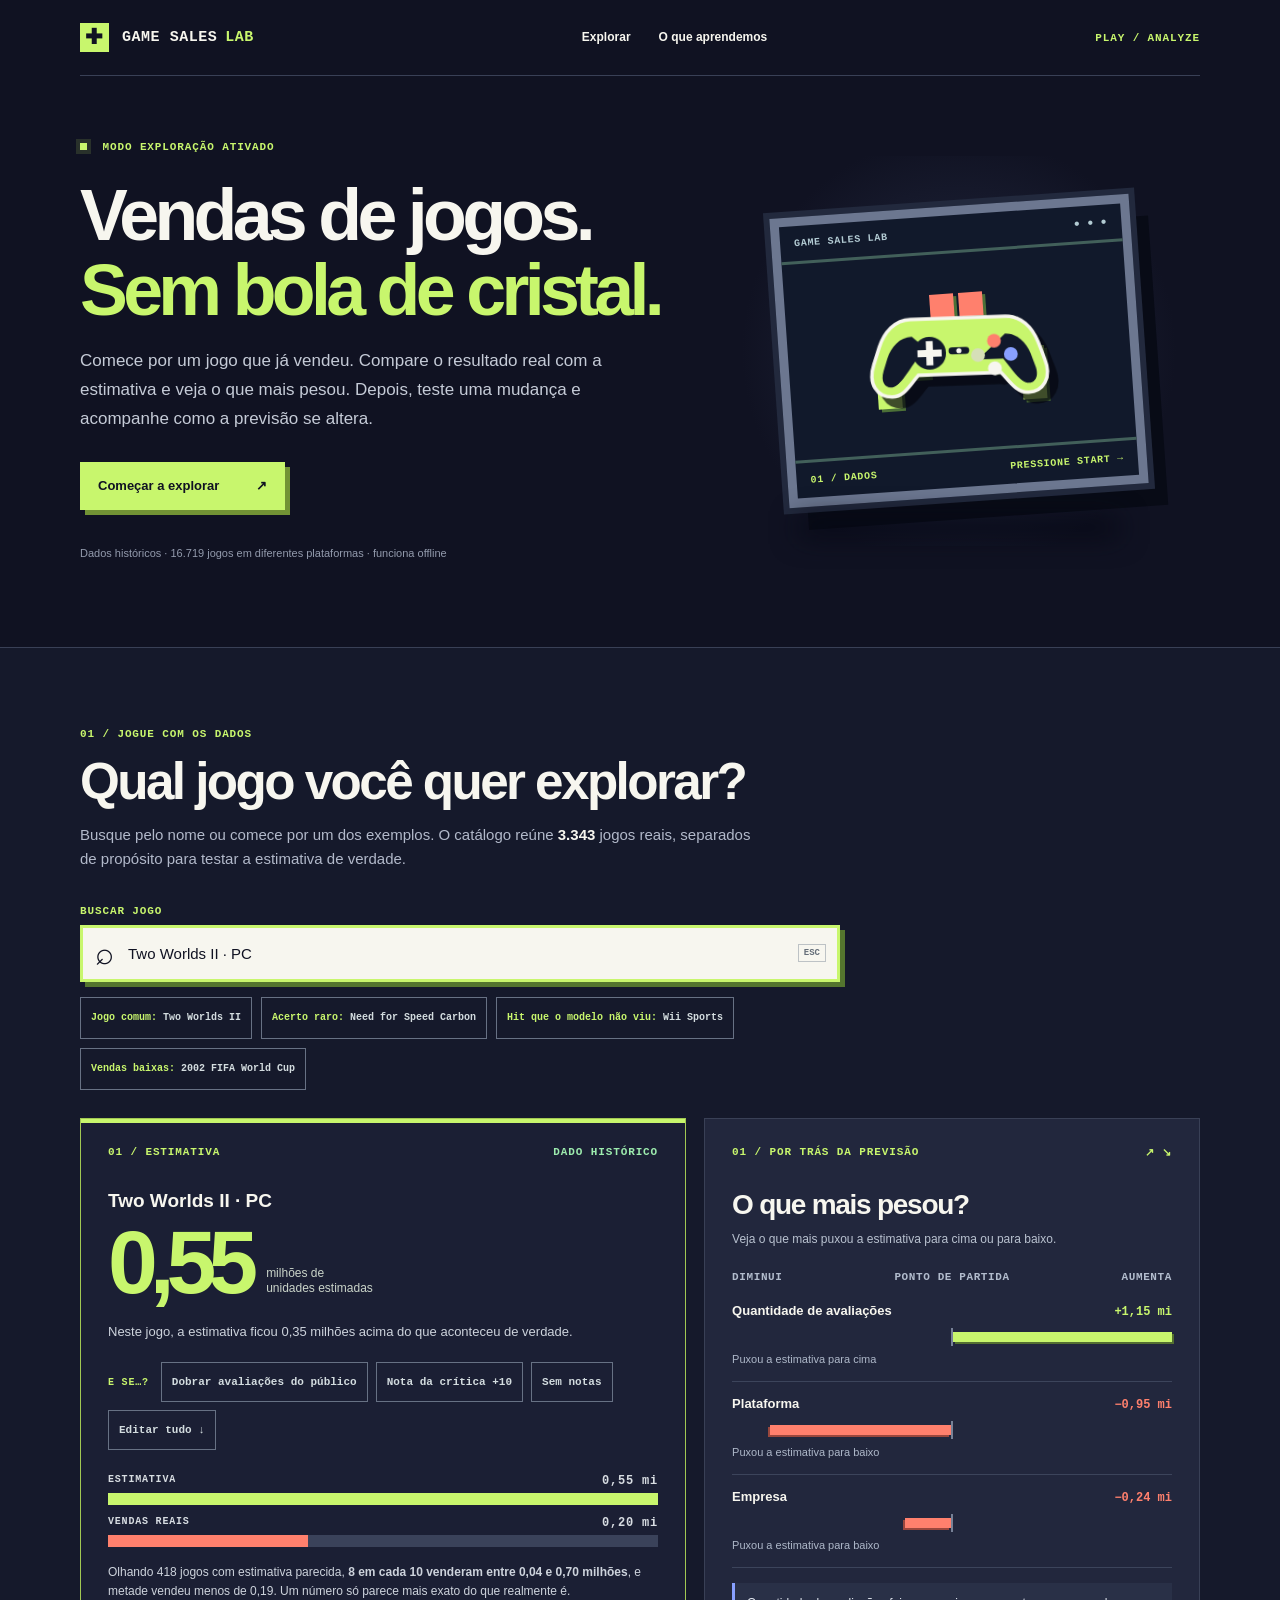
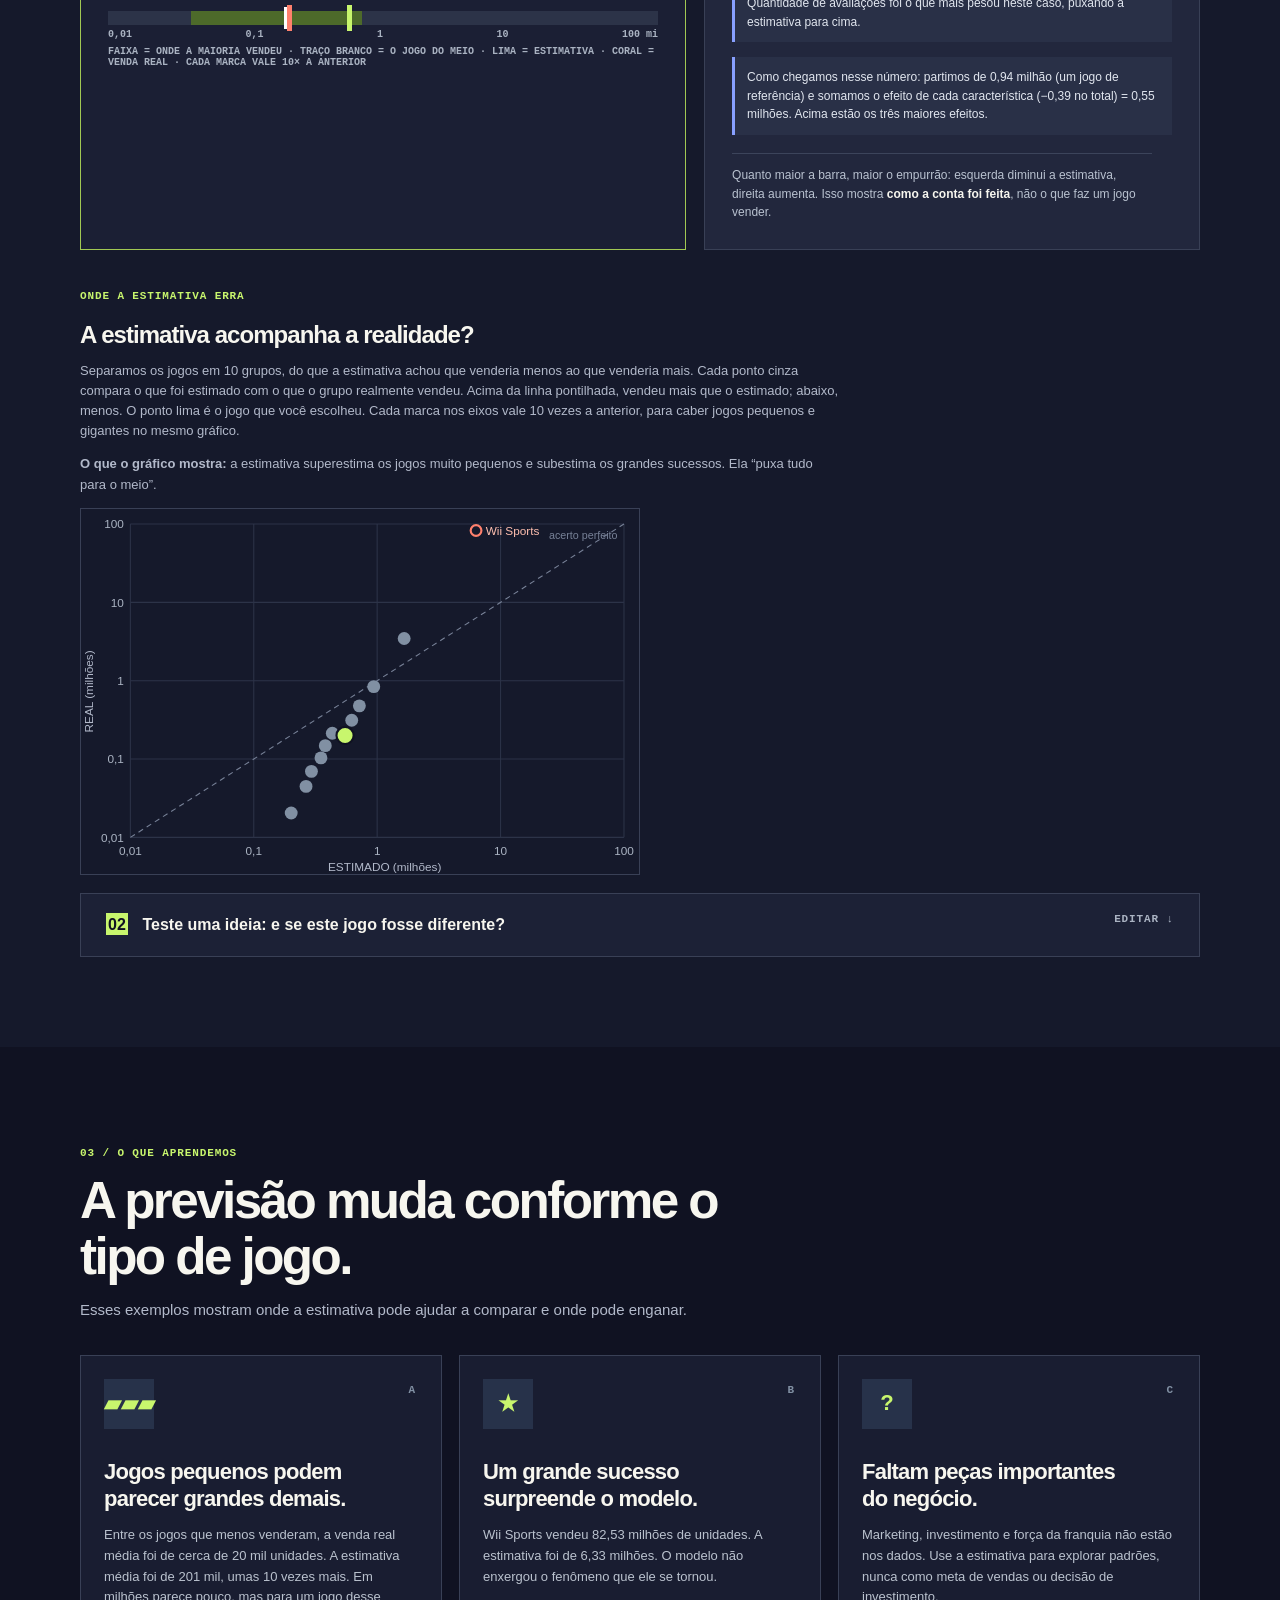
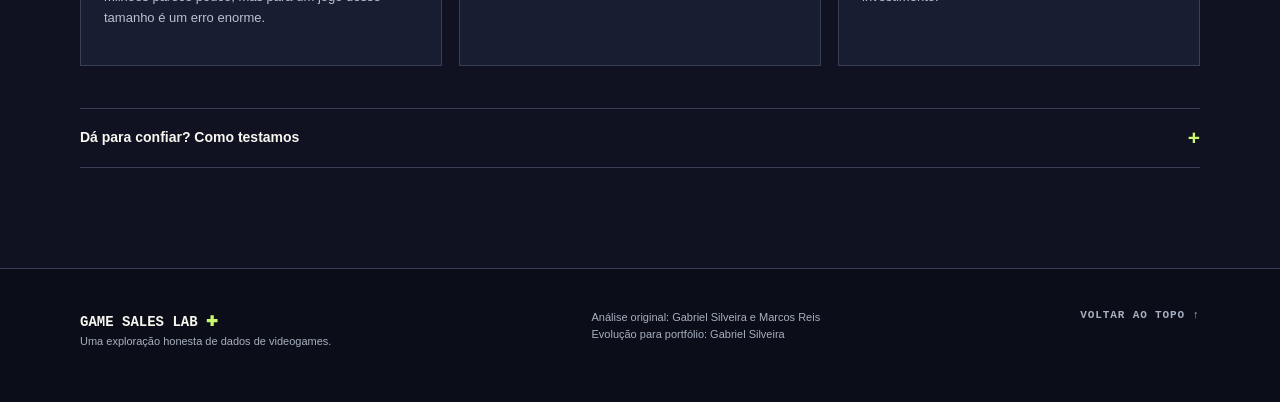
==== commit 46e8c085: "feat: desenvolvimento de estrutura explicativa não técnica" ====
--- a/index.html
+++ b/index.html
@@ -198,7 +198,7 @@
 .numeric-control input[type=range]:focus-visible{outline:2px solid var(--lime);outline-offset:4px}
 .field-context{display:block;margin-top:4px;color:#929daf;font:700 9px var(--mono);letter-spacing:.025em}
 .scenario-validation{margin-top:14px!important;padding:11px 12px;border-left:3px solid var(--coral);background:#3a2732;color:#ffd5ce!important;font-size:11px!important;line-height:1.5}
-.scenario-validation.warning::before{content:"FORA DO CONTEXTO · ";font:700 9px var(--mono);letter-spacing:.05em;color:#ff9e8e}
+.scenario-validation.warning::before{content:"FORA DO COMUM · ";font:700 9px var(--mono);letter-spacing:.05em;color:#ff9e8e}
 .scenario-validation.error::before{content:"REVISE O VALOR · ";font:700 9px var(--mono);letter-spacing:.05em;color:#ff9e8e}
 
 @media(max-width:480px){
@@ -207,6 +207,14 @@
   .scenario-validation{display:block!important}
   .scenario-validation[hidden]{display:none!important}
 }
+
+.sr{position:absolute;left:-9999px}
+.whatif{display:flex;flex-wrap:wrap;gap:8px;align-items:center;margin:18px 0 4px}.whatif>span{font:700 10px var(--mono);color:var(--lime);letter-spacing:.08em;margin-right:4px}
+.whatif button{min-height:40px;background:transparent;border:1px solid #677184;color:#d3dcdf;padding:7px 10px;font:700 11px var(--mono);cursor:pointer}.whatif button:hover,.whatif button:focus-visible{border-color:var(--lime);color:var(--lime)}#wi-undo{border-color:var(--lime);color:var(--lime)}
+.range-box{margin-top:16px;font-size:12px;color:#cdd3dc}.range-box .rtrack{position:relative;height:14px;background:#2c3348;margin:10px 0 4px}.range-box .band{position:absolute;top:0;height:100%;background:#4d6a2a}.range-box .tick{position:absolute;top:-4px;width:3px;height:22px;background:#fff}.range-box .mk{position:absolute;top:-6px;width:5px;height:26px}.range-box .mk.e{background:var(--lime)}.range-box .mk.a{background:var(--coral)}.range-box .ax{display:flex;justify-content:space-between;font:700 10px var(--mono);color:#aab3c2}.range-box .lg{font:700 10px var(--mono);color:#aab3c2;margin-top:6px}
+.calib{margin-top:40px;max-width:760px}.calib h3{font-size:24px;letter-spacing:-.04em;margin:4px 0 8px}.calib p{color:var(--muted);font-size:13px}.calib svg{width:100%;height:auto;max-width:560px;display:block;background:#15192b;border:1px solid var(--line)}
+#models-table table{border-collapse:collapse;width:100%;font-size:12px;margin:8px 0 14px}#models-table th,#models-table td{text-align:right;padding:7px 8px;border-bottom:1px solid var(--line)}#models-table th:first-child,#models-table td:first-child{text-align:left}#models-table th{font:700 10px var(--mono);color:var(--lime)}#models-table tr.sel td{color:var(--lime)}#models-table{overflow-x:auto}
+.field-context,.drivers-scale,.drivers-scale b,.scenario-metrics span,.scenario-kicker{font-size:11px!important;color:#b2bccd}
 </style>
 </head>
 <body>
@@ -230,32 +238,32 @@
     </section>
 
     <section class="explore" id="explorar"><div class="shell explore-inner">
-      <div class="section-heading"><span class="step">01 / JOGUE COM OS DADOS</span><h2>Qual jogo você quer explorar?</h2><p>Busque pelo nome ou comece por um dos exemplos. O catálogo reúne <strong id="catalog-count">—</strong> jogos reais que foram guardados para conferir o modelo.</p></div>
+      <div class="section-heading"><span class="step">01 / JOGUE COM OS DADOS</span><h2>Qual jogo você quer explorar?</h2><p>Busque pelo nome ou comece por um dos exemplos. O catálogo reúne <strong id="catalog-count">—</strong> jogos reais, separados de propósito para testar a estimativa de verdade.</p></div>
 
       <div class="search-block"><label for="game-search">BUSCAR JOGO</label><div class="search-input-wrap"><span aria-hidden="true">⌕</span><input id="game-search" type="search" autocomplete="off" placeholder="Digite um título, plataforma ou ano" aria-controls="search-results" aria-expanded="false"><kbd>ESC</kbd></div><div id="search-results" class="search-results" role="listbox" hidden></div><div id="quick-games" class="quick-games" aria-label="Jogos sugeridos"></div></div>
 
       <div class="play-grid">
-        <div class="result-panel" aria-live="polite"><div class="panel-top"><span>01 / ESTIMATIVA</span><span class="status-light">DADO HISTÓRICO</span></div><p class="game-name" id="selected-title">Escolha um jogo</p><div class="big-number"><strong id="prediction">—</strong><span>milhões de<br>unidades estimadas</span></div><p class="result-copy" id="result-summary">Escolha um jogo para começar a exploração.</p><p class="scenario-story" id="scenario-story" hidden></p><div class="comparison" id="comparison" hidden><div class="bar-label"><span id="pred-caption">ESTIMATIVA</span><b id="pred-label">—</b></div><div class="track"><i id="pred-bar"></i></div><div class="bar-label"><span>VENDAS REAIS</span><b id="actual-label">—</b></div><div class="track real"><i id="actual-bar"></i></div></div><p class="context-note" id="result-warning" hidden></p></div>
-
-        <div class="explain-panel"><div class="panel-top"><span id="explain-step">01 / POR TRÁS DA PREVISÃO</span><span aria-hidden="true">↗ ↘</span></div><h3 id="explain-title">O que mais pesou?</h3><p id="explain-intro">Veja quais informações mais afastam a estimativa de um jogo típico.</p><div id="drivers" class="drivers"></div><p class="explain-foot">Cada barra compara o impacto dos fatores na <strong>mesma escala</strong>: esquerda reduz, direita eleva. Isso explica o cálculo, não uma relação de causa.</p></div>
+        <div class="result-panel" aria-live="polite"><div class="panel-top"><span>01 / ESTIMATIVA</span><span class="status-light">DADO HISTÓRICO</span></div><p class="game-name" id="selected-title">Escolha um jogo</p><div class="big-number"><strong id="prediction">—</strong><span>milhões de<br>unidades estimadas</span></div><p class="result-copy" id="result-summary">Escolha um jogo para começar a exploração.</p><p class="scenario-story" id="scenario-story" hidden></p><div class="whatif"><span>E SE…?</span><button type="button" id="wi-reviews">Dobrar avaliações do público</button><button type="button" id="wi-critic">Nota da crítica +10</button><button type="button" id="wi-none">Sem notas</button><button type="button" id="wi-more">Editar tudo ↓</button><button type="button" id="wi-undo" hidden>↺ Voltar ao original</button></div><div class="comparison" id="comparison" hidden><div class="bar-label"><span id="pred-caption">ESTIMATIVA</span><b id="pred-label">—</b></div><div class="track"><i id="pred-bar"></i></div><div class="bar-label"><span>VENDAS REAIS</span><b id="actual-label">—</b></div><div class="track real"><i id="actual-bar"></i></div></div><p class="context-note" id="result-warning" hidden></p><p class="context-note" id="case-tag" hidden></p><div class="range-box" id="range-box" hidden></div></div>
+
+        <div class="explain-panel"><div class="panel-top"><span id="explain-step">01 / POR TRÁS DA PREVISÃO</span><span aria-hidden="true">↗ ↘</span></div><h3 id="explain-title">O que mais pesou?</h3><p id="explain-intro">Veja o que mais puxou a estimativa para cima ou para baixo.</p><div id="drivers" class="drivers"></div><p class="explain-foot">Quanto maior a barra, maior o empurrão: esquerda diminui a estimativa, direita aumenta. Isso mostra <strong>como a conta foi feita</strong>, não o que faz um jogo vender.</p></div>
       </div>
 
-      <details class="edit-panel" id="edit-details"><summary><span><b>02</b><span class="summary-title-long"> Testar uma hipótese: o que muda se…</span><span class="summary-title-short"> Mudar dados do jogo</span></span><span class="summary-hint">EDITAR ↓</span></summary><div class="edit-inner"><p>Altere uma informação e acompanhe a nova previsão ao lado. Uma mudança por vez deixa a comparação mais fácil de entender.</p><div class="edit-workspace"><form id="game-form"><div class="field-grid">
+      <div class="calib"><span class="step">ONDE A ESTIMATIVA ERRA</span><h3>A estimativa acompanha a realidade?</h3><p>Separamos os jogos em 10 grupos, do que a estimativa achou que venderia menos ao que venderia mais. Cada ponto cinza compara o que foi estimado com o que o grupo realmente vendeu. Acima da linha pontilhada, vendeu mais que o estimado; abaixo, menos. O ponto lima é o jogo que você escolheu. Cada marca nos eixos vale 10 vezes a anterior, para caber jogos pequenos e gigantes no mesmo gráfico.</p><p><strong>O que o gráfico mostra:</strong> a estimativa superestima os jogos muito pequenos e subestima os grandes sucessos. Ela “puxa tudo para o meio”.</p><div id="calib-svg"></div></div><details class="edit-panel" id="edit-details"><summary><span><b>02</b><span class="summary-title-long"> Teste uma ideia: e se este jogo fosse diferente?</span><span class="summary-title-short"> Mudar dados do jogo</span></span><span class="summary-hint">EDITAR ↓</span></summary><div class="edit-inner"><p>Altere uma informação e acompanhe a nova previsão ao lado. Uma mudança por vez deixa a comparação mais fácil de entender.</p><div class="edit-workspace"><form id="game-form"><div class="field-grid">
         <label class="numeric-field">Ano de lançamento<div class="numeric-control"><input id="Year_of_Release" type="number" min="1970" max="2035" step="1" placeholder="2008" aria-label="Ano de lançamento, valor exato"><input id="range-Year_of_Release" type="range" min="1970" max="2035" step="1" aria-label="Ajustar ano de lançamento"></div><small id="context-Year_of_Release" class="field-context"></small></label>
         <label>Plataforma<select id="Platform"><option value="">Não informado</option></select></label>
         <label>Gênero<select id="Genre"><option value="">Não informado</option></select></label>
         <label>Classificação indicativa<select id="Rating"><option value="">Não informado</option></select></label>
         <label class="numeric-field">Nota da crítica <span>0 a 100</span><div class="numeric-control"><input id="Critic_Score" type="number" min="0" max="100" step="1" placeholder="82" aria-label="Nota da crítica, valor exato"><input id="range-Critic_Score" type="range" min="0" max="100" step="1" aria-label="Ajustar nota da crítica"></div><small id="context-Critic_Score" class="field-context"></small></label>
-        <label class="numeric-field">Quantidade de críticas<div class="numeric-control"><input id="Critic_Count" type="number" min="0" max="150" step="1" placeholder="45" aria-label="Quantidade de críticas, valor exato"><input id="range-Critic_Count" type="range" min="0" max="150" step="1" aria-label="Ajustar quantidade de críticas"></div><small id="context-Critic_Count" class="field-context"></small></label>
+        <label class="numeric-field">Quantidade de críticas<div class="numeric-control"><input id="Critic_Count" type="number" min="0" max="150" step="1" placeholder="45" aria-label="Quantidade de críticas, valor exato"><input id="range-Critic_Count" type="range" min="0" max="1000" step="1" aria-label="Ajustar quantidade de críticas"></div><small id="context-Critic_Count" class="field-context"></small></label>
         <label class="numeric-field">Nota do público <span>0 a 10</span><div class="numeric-control"><input id="User_Score" type="number" min="0" max="10" step="0.1" placeholder="8,2" aria-label="Nota do público, valor exato"><input id="range-User_Score" type="range" min="0" max="10" step="0.1" aria-label="Ajustar nota do público"></div><small id="context-User_Score" class="field-context"></small></label>
-        <label class="numeric-field">Quantidade de avaliações<div class="numeric-control"><input id="User_Count" type="number" min="0" max="15000" step="1" placeholder="250" aria-label="Quantidade de avaliações, valor exato"><input id="range-User_Count" type="range" min="0" max="15000" step="1" aria-label="Ajustar quantidade de avaliações"></div><small id="context-User_Count" class="field-context"></small></label>
-        <label>Empresa que publicou<select id="Publisher"><option value="">Não informado</option></select></label>
-        <label>Estúdio criador<select id="Developer"><option value="">Não informado</option></select></label>
-      </div><div class="scenario-actions"><button id="restore-btn" type="button">Desfazer alterações ↺</button><button id="clear-btn" type="button">Limpar todos os campos</button></div></form><aside class="scenario-monitor" aria-live="polite"><span class="scenario-kicker">RESULTADO DA HIPÓTESE</span><p id="scenario-game">Jogo selecionado</p><div class="scenario-live-number"><strong id="scenario-prediction">—</strong><span>milhões de<br>unidades estimadas</span></div><div class="scenario-metrics"><div><span>ANTES</span><b id="scenario-original">—</b></div><div><span>MUDANÇA</span><b id="scenario-delta">—</b></div></div><p id="scenario-monitor-story">Altere um campo para comparar com a previsão original.</p><p id="scenario-validation" class="scenario-validation" hidden></p></aside></div><p class="edit-disclaimer">Notas e avaliações normalmente só existem depois do lançamento. Esta experiência compara padrões históricos; não prevê vendas antes de o jogo chegar ao mercado.</p></div></details>
+        <label class="numeric-field">Quantidade de avaliações<div class="numeric-control"><input id="User_Count" type="number" min="0" max="15000" step="1" placeholder="250" aria-label="Quantidade de avaliações, valor exato"><input id="range-User_Count" type="range" min="0" max="1000" step="1" aria-label="Ajustar quantidade de avaliações"></div><small id="context-User_Count" class="field-context"></small></label>
+        <label>Empresa que publicou<input id="Publisher" list="dl-Publisher" placeholder="Digite para buscar" autocomplete="off"><datalist id="dl-Publisher"></datalist></label>
+        <label>Estúdio criador<input id="Developer" list="dl-Developer" placeholder="Digite para buscar" autocomplete="off"><datalist id="dl-Developer"></datalist></label>
+      </div><p class="context-note" id="missing-note" hidden></p><div class="scenario-actions"><button id="restore-btn" type="button">Desfazer alterações ↺</button><button id="clear-btn" type="button">Limpar todos os campos</button></div></form><aside class="scenario-monitor" aria-live="polite"><span class="scenario-kicker">RESULTADO DA SUA IDEIA</span><p id="scenario-game">Jogo selecionado</p><div class="scenario-live-number"><strong id="scenario-prediction">—</strong><span>milhões de<br>unidades estimadas</span></div><div class="scenario-metrics"><div><span>ANTES</span><b id="scenario-original">—</b></div><div><span>MUDANÇA</span><b id="scenario-delta">—</b></div></div><p id="scenario-monitor-story">Altere um campo para comparar com a previsão original.</p><p id="scenario-validation" class="scenario-validation" hidden></p></aside></div><p class="edit-disclaimer">Notas e avaliações normalmente só existem depois do lançamento. Esta experiência compara padrões históricos; não prevê vendas antes de o jogo chegar ao mercado.</p></div></details>
     </div></section>
 
     <section class="lessons shell" id="aprendizados"><div class="section-heading"><span class="step">03 / O QUE APRENDEMOS</span><h2>A previsão muda conforme o tipo de jogo.</h2><p>Esses exemplos mostram onde a estimativa pode ajudar a comparar e onde pode enganar.</p></div><div class="lesson-grid"><article><span class="lesson-icon">▰▰▰</span><span class="lesson-number">A</span><h3>Jogos pequenos podem parecer grandes demais.</h3><p id="small-games-copy"></p></article><article><span class="lesson-icon">★</span><span class="lesson-number">B</span><h3>Um grande sucesso surpreende o modelo.</h3><p id="hit-copy"></p></article><article><span class="lesson-icon">?</span><span class="lesson-number">C</span><h3>Faltam peças importantes do negócio.</h3><p>Marketing, investimento e força da franquia não estão nos dados. Use a estimativa para explorar padrões, nunca como meta de vendas ou decisão de investimento.</p></article></div>
-      <details class="method"><summary>Como conferimos se o modelo funciona? <span>+</span></summary><div class="method-body"><p>Primeiro, reservamos um grupo de jogos que o modelo não viu enquanto aprendia. Comparamos várias formas de fazer a conta usando apenas os outros jogos e escolhemos a que equilibrava resultado e simplicidade. Só então conferimos a escolhida no grupo reservado.</p><p id="method-copy"></p><p>Também verificamos se características parecidas carregam informação repetida. As notas da crítica e do público, por exemplo, tendem a andar juntas. Por isso, as barras da experiência mostram partes do cálculo, não causas independentes.</p></div></details>
+      <details class="method"><summary>Dá para confiar? Como testamos <span>+</span></summary><div class="method-body"><p>Antes de criar a estimativa, separamos cerca de 20% dos jogos e escondemos do modelo. Ele aprendeu só com os outros e, no fim, tentou adivinhar as vendas dos jogos escondidos, como numa prova com questões inéditas. Testamos várias fórmulas e ficamos com a que equilibrava bons resultados e simplicidade.</p><p id="method-copy"></p><p id="method-honest"></p><div id="models-table"></div><p>Algumas informações andam juntas: jogos bem avaliados pela crítica costumam ser bem avaliados pelo público. Por isso as barras mostram partes da conta, não causas separadas do sucesso.</p></div></details>
     </section>
   </main>
 
@@ -370,7 +378,7 @@
   matches.length = Math.min(matches.length, 9);
   if (!matches.length) {
     const empty = document.createElement("p"); empty.className = "empty";
-    empty.textContent = "Nenhum jogo encontrado. Tente outro título ou plataforma.";
+    empty.textContent = "Nenhum jogo encontrado. O catálogo tem só uma amostra reservada para testar o modelo (3.343 jogos), então um título ou plataforma pode não estar aqui.";
     list.append(empty);
   }
   for (const {index} of matches) {
@@ -405,9 +413,9 @@
     const empty = document.createElement("p"); empty.textContent = scenario ? "Essa mudança quase não alterou a estimativa." : "Escolha um jogo para ver o que mais pesou na estimativa."; container.append(empty); return;
   }
   const scale = document.createElement("div"); scale.className = "drivers-scale"; scale.setAttribute("aria-hidden", "true");
-  const scaleDown = document.createElement("span"); scaleDown.textContent = "REDUZ A PREVISÃO";
-  const scaleCenter = document.createElement("b"); scaleCenter.textContent = scenario ? "SEM A MUDANÇA" : "JOGO TÍPICO";
-  const scaleUp = document.createElement("span"); scaleUp.textContent = "ELEVA A PREVISÃO";
+  const scaleDown = document.createElement("span"); scaleDown.textContent = "DIMINUI";
+  const scaleCenter = document.createElement("b"); scaleCenter.textContent = scenario ? "SEM A MUDANÇA" : "PONTO DE PARTIDA";
+  const scaleUp = document.createElement("span"); scaleUp.textContent = "AUMENTA";
   scale.append(scaleDown, scaleCenter, scaleUp); container.append(scale);
 
   const maxEffect = Math.max(...biggest.map(([,value]) => Math.abs(value)), .01);
@@ -426,7 +434,7 @@
     bar.style.width = `${Math.max(4, Math.abs(effect) / maxEffect * 100)}%`;
     (effect >= 0 ? upSide : downSide).append(bar); chart.append(downSide, upSide);
 
-    const description = document.createElement("small"); description.textContent = scenario ? (effect >= 0 ? "A mudança elevou a previsão" : "A mudança reduziu a previsão") : (effect >= 0 ? "Elevou a previsão frente a um jogo típico" : "Reduziu a previsão frente a um jogo típico");
+    const description = document.createElement("small"); description.textContent = scenario ? (effect >= 0 ? "Sua mudança aumentou a estimativa" : "Sua mudança diminuiu a estimativa") : (effect >= 0 ? "Puxou a estimativa para cima" : "Puxou a estimativa para baixo");
     row.append(head, chart, description); container.append(row);
   }
 
@@ -434,7 +442,7 @@
   const story = document.createElement("p"); story.className = "driver-story";
   story.textContent = scenario
     ? `${labels[mainField]} foi a mudança que mais mexeu no resultado, puxando a nova previsão ${mainEffect >= 0 ? "para cima" : "para baixo"}.`
-    : `${labels[mainField]} foi o fator com maior peso neste caso, puxando a estimativa ${mainEffect >= 0 ? "para cima" : "para baixo"} em relação a um jogo típico.`;
+    : `${labels[mainField]} foi o que mais pesou neste caso, puxando a estimativa ${mainEffect >= 0 ? "para cima" : "para baixo"}.`;
   container.append(story);
 }
 
@@ -442,7 +450,7 @@
   const reference = sourceGame || game;
   const title = sourceGame ? `${sourceGame.name} · cenário alterado` : game ? `${game.name} · ${game.platform}` : "Cenário criado do zero";
   byId("scenario-game").textContent = title;
-  byId("scenario-prediction").textContent = pt(result.clipped);
+  byId("scenario-prediction").textContent = est(result.clipped);
   byId("restore-btn").hidden = !(sourceGame && sourceCatalogIndex !== null);
 
   if (!reference) {
@@ -499,7 +507,7 @@
   const result = predict(record);
   updateScenarioMonitor(result, game, sourceGame);
   byId("selected-title").textContent = game ? `${game.name} · ${game.platform}` : sourceGame ? `${sourceGame.name} · cenário alterado` : "Seu cenário";
-  byId("prediction").textContent = pt(result.clipped);
+  byId("prediction").textContent = est(result.clipped);
   const scenarioStory = byId("scenario-story");
   if (sourceGame) {
     const original = predict(sourceGame.record);
@@ -521,7 +529,7 @@
   } else {
     byId("explain-step").textContent = "01 / POR TRÁS DA PREVISÃO";
     byId("explain-title").textContent = "O que mais pesou?";
-    byId("explain-intro").textContent = "Veja quais informações mais afastam a estimativa de um jogo típico.";
+    byId("explain-intro").textContent = "Veja o que mais puxou a estimativa para cima ou para baixo.";
     showDrivers(result.contributions);
     scenarioStory.hidden = true;
   }
@@ -533,7 +541,7 @@
     byId("pred-bar").style.width = `${Math.max(1, result.clipped / max * 100)}%`;
     byId("actual-bar").style.width = `${Math.max(1, comparisonGame.actual / max * 100)}%`;
     byId("pred-caption").textContent = sourceGame ? "NOVA PREVISÃO" : "ESTIMATIVA";
-    byId("pred-label").textContent = `${pt(result.clipped)} mi`;
+    byId("pred-label").textContent = `${est(result.clipped)} mi`;
     byId("actual-label").textContent = `${pt(comparisonGame.actual)} mi`;
     byId("comparison").hidden = false;
   } else {
@@ -551,12 +559,12 @@
     const value = record[field];
     if (numericFields.includes(field) && value !== null) {
       const range = model.context.numeric_ranges[field];
-      if (value < range.min || value > range.max) outOfContext.push(`${labels[field]} (${value}) está fora dos valores vistos, de ${pt(range.min,0)} a ${pt(range.max,0)}.`);
+      if (value < range.min || value > range.max) outOfContext.push(`${labels[field]} (${value}) está fora do que aparece nos dados (de ${pt(range.min,0)} a ${pt(range.max,0)}).`);
     } else if (categoryFields.includes(field) && value !== null && !Object.prototype.hasOwnProperty.call(model.categorical[field], String(value))) {
-      outOfContext.push(`${labels[field]} “${value}” não aparece nos jogos usados na comparação.`);
+      outOfContext.push(`${labels[field]} “${value}” não aparece nos dados históricos.`);
     }
   }
-  warning.textContent = outOfContext.length ? `${outOfContext.join(" ")} Essa parte do resultado é uma extrapolação e merece cautela.` : "";
+  warning.textContent = outOfContext.length ? `${outOfContext.join(" ")} Nesse ponto a estimativa vai além do que o modelo já viu; trate com cautela.` : "";
   warning.hidden = outOfContext.length === 0;
   showScenarioValidation(warning.textContent, "warning");
 }
@@ -564,25 +572,25 @@
 function init() {
   byId("catalog-count").textContent = catalog.length.toLocaleString("pt-BR");
   const small = report.deciles[0];
-  byId("small-games-copy").textContent = `Entre os jogos que menos venderam, a média real foi de cerca de ${Math.round(small.real * 1000)} mil unidades. A estimativa média foi de ${Math.round(small.previsto * 1000)} mil. Uma diferença pequena em milhões, mas enorme para um jogo desse tamanho.`;
-  byId("hit-copy").textContent = `Wii Sports vendeu ${pt(report.wii.actual)} milhões de unidades. A conta estimou ${pt(report.wii.predicted)} milhões. O modelo não enxergou o fenômeno que ele se tornou.`;
-  byId("method-copy").textContent = `Nesse grupo guardado, a distância média entre a estimativa e a venda real foi de ${pt(report.final_raw.MAE)} milhão de unidades. Quando damos mais peso aos grandes erros, a medida sobe para ${pt(report.final_raw.RMSE)} milhão. O modelo captou cerca de ${Math.round(report.final_raw.R2 * 100)}% da variação das vendas; muita coisa continua sem explicação nos dados disponíveis.`;
+  byId("small-games-copy").textContent = `Entre os jogos que menos venderam, a venda real média foi de cerca de ${Math.round(small.real * 1000)} mil unidades. A estimativa média foi de ${Math.round(small.previsto * 1000)} mil, umas ${Math.round(small.previsto / small.real)} vezes mais. Em milhões parece pouco, mas para um jogo desse tamanho é um erro enorme.`;
+  byId("hit-copy").textContent = `Wii Sports vendeu ${pt(report.wii.actual)} milhões de unidades. A estimativa foi de ${pt(report.wii.predicted)} milhões. O modelo não enxergou o fenômeno que ele se tornou.`;
+  byId("method-copy").textContent = `Nos jogos escondidos, a estimativa errou em média ${pt(report.final_raw.MAE)} milhão de unidades por jogo. Ela captou cerca de ${Math.round(report.final_raw.R2 * 100)}% do que faz as vendas variarem; o resto (marketing, força da franquia, sorte) não está nos dados.`;
   for (const field of categoryFields) {
-    const select = byId(field);
+    const select = byId("dl-" + field) || byId(field);
     for (const value of model.options[field]) {const option = document.createElement("option"); option.value = value; option.textContent = value; select.append(option);}
   }
   for (const field of numericFields) {
     const observed = model.context.numeric_ranges[field];
     const digits = field === "User_Score" ? 1 : 0;
     const formatContext = value => field === "Year_of_Release" ? String(Math.round(value)) : pt(value, digits);
-    byId(`context-${field}`).textContent = `Faixa observada: ${formatContext(observed.min)} a ${formatContext(observed.max)}`;
-    byId(`range-${field}`).addEventListener("input", event => {byId(field).value = event.target.value;});
+    byId(`context-${field}`).textContent = `Nos dados: ${formatContext(observed.min)} a ${formatContext(observed.max)}${LOGMAX[field] ? " · o controle anda em “dobros”: cada passo duplica" : ""}`;
+    byId(`range-${field}`).addEventListener("input", event => {byId(field).value = toVal(field, Number(event.target.value));});
     byId(field).addEventListener("input", () => syncRangeFromNumber(field));
     syncRangeFromNumber(field);
   }
   const suggestions = [
-    ["Need for Speed Carbon", "PS3", "Jogo comum"],
-    ["Wii Sports", "Wii", "Grande sucesso"],
+    ["Two Worlds II", "PC", "Jogo comum"],["Need for Speed Carbon", "PS3", "Acerto raro"],
+    ["Wii Sports", "Wii", "Hit que o modelo não viu"],
     ["2002 FIFA World Cup", "XB", "Vendas baixas"],
   ];
   for (const [name,platform,label] of suggestions) {
@@ -594,7 +602,7 @@
     button.addEventListener("click", () => selectGame(index));
     byId("quick-games").append(button);
   }
-  const first = catalog.findIndex(game => game.name === "Need for Speed Carbon" && game.platform === "PS3");
+  const first = catalog.findIndex(game => game.name === "Two Worlds II" && game.platform === "PC");
   if (first >= 0) selectGame(first);
 }
 
@@ -623,6 +631,92 @@
 byId("edit-details").addEventListener("toggle", () => {
   byId("edit-details").querySelector(".summary-hint").textContent = byId("edit-details").open ? "FECHAR ↑" : "EDITAR ↓";
 });
+const BINS=[[0, 0.02, 0.07, 0.26, 417], [0.1053, 0.02, 0.08, 0.31, 418], [0.2459, 0.02, 0.11, 0.416, 418], [0.3899, 0.02, 0.13, 0.51, 418], [0.5619, 0.04, 0.19, 0.703, 418], [0.7812, 0.057, 0.29, 0.976, 418], [1.2642, 0.09, 0.45, 1.353, 418], [1000000000.0, 0.177, 1.16, 5.083, 418]];
+const est=v=>v<0.1?"< 0,1":pt(v);
+const sg=v=>(v>=0?"+":"−")+pt(Math.abs(v));
+const LOGMAX={Critic_Count:150,User_Count:15000};
+const toVal=(f,p)=>LOGMAX[f]?Math.round(Math.expm1(p/1000*Math.log1p(LOGMAX[f]))):p;
+const toPos=(f,v)=>LOGMAX[f]?Math.round(Math.log1p(v)/Math.log1p(LOGMAX[f])*1000):v;
+function syncRangeFromNumber(field){
+  const input=byId(field),range=byId(`range-${field}`),value=input.value.trim();
+  let n=value===""?model.numeric[field].reference:Number(value);
+  n=LOGMAX[field]?Math.min(LOGMAX[field],Math.max(0,n)):Math.min(Number(range.max),Math.max(Number(range.min),n));
+  range.value=toPos(field,n);
+}
+const WITHIN2=catalog.filter(g=>{const c=Math.max(0,predict(g.record).raw);return c/g.actual<=2&&c/g.actual>=.5}).length/catalog.length;
+const NO_SCORE=catalog.filter(g=>g.record.Critic_Score===null&&g.record.User_Score===null).length/catalog.length;
+const L=v=>Math.min(1,Math.max(0,(Math.log10(Math.max(v,.01))+2)/4))*100;
+function whatIf(fn){
+  const r=readForm();fn(r);
+  for(const f of numericFields)byId(f).value=r[f]??"";
+  numericFields.forEach(syncRangeFromNumber);
+  activeCatalogIndex=null;hasEditedScenario=true;update();
+}
+function extras(){
+  const rec=readForm();
+  const box=byId("range-box"),tag=byId("case-tag"),miss=byId("missing-note");
+  if(!fields.some(f=>rec[f]!==null)||validate(rec)){box.hidden=true;tag.hidden=true;miss.hidden=true;byId("wi-undo").hidden=true;drawCalib(null);return}
+  const res=predict(rec),c=res.clipped;
+  const g=activeCatalogIndex===null?null:catalog[activeCatalogIndex];
+  const srcG=hasEditedScenario&&sourceCatalogIndex!==null?catalog[sourceCatalogIndex]:null;
+  const cg=g||srcG;
+  byId("wi-undo").hidden=byId("restore-btn").hidden;
+  // a conta fecha
+  const d=byId("drivers");
+  if(d.children.length){
+    const p=document.createElement("p");p.className="driver-story";
+    if(srcG){const o=predict(srcG.record).raw;p.textContent=`Como chegamos lá: estimativa original ${pt(o)} + efeito das suas mudanças (${sg(res.raw-o)}) = ${pt(res.raw)} milhões.`}
+    else{const t=Object.values(res.contributions).reduce((a,b)=>a+b,0);p.textContent=`Como chegamos nesse número: partimos de ${pt(model.baseline)} milhão (um jogo de referência) e somamos o efeito de cada característica (${sg(t)} no total) = ${pt(res.raw)} milhões. Acima estão os três maiores efeitos.${res.raw<0?" A conta deu abaixo de zero, o que não existe em vendas; por isso mostramos “< 0,1”.":""}`}
+    d.append(p);
+  }
+  // faixa de jogos parecidos
+  const b=BINS.find(x=>c<x[0])||BINS[BINS.length-1];
+  box.innerHTML=`<div>Olhando ${b[4]} jogos com estimativa parecida, <strong>8 em cada 10 venderam entre ${pt(b[1])} e ${pt(b[3])} milhões</strong>, e metade vendeu menos de ${pt(b[2])}. Um número só parece mais exato do que realmente é.</div><div class="rtrack"><div class="band" style="left:${L(b[1])}%;width:${L(b[3])-L(b[1])}%"></div><div class="tick" style="left:${L(b[2])}%"></div><div class="mk e" style="left:${L(c)}%"></div>${cg?`<div class="mk a" style="left:${L(cg.actual)}%"></div>`:""}</div><div class="ax"><span>0,01</span><span>0,1</span><span>1</span><span>10</span><span>100 mi</span></div><div class="lg">FAIXA = ONDE A MAIORIA VENDEU · TRAÇO BRANCO = O JOGO DO MEIO · LIMA = ESTIMATIVA${cg?" · CORAL = VENDA REAL":""} · CADA MARCA VALE 10× A ANTERIOR</div>`;
+  box.hidden=false;
+  // caso das lições
+  let msg="";
+  if(cg){const a=cg.actual;
+    if(a>=3&&c<=a/2)msg=`Um grande sucesso (${pt(a)} milhões) que a estimativa não enxergou. É o caso B das lições, logo abaixo.`;
+    else if(a<.15&&c>=3*a&&c>=.15)msg=`Um jogo pequeno que a estimativa faz parecer maior. É o caso A das lições, logo abaixo.`;
+    else if(c/a<=2&&c/a>=.5)msg=`A estimativa ficou perto aqui, mas isso é exceção: só ${Math.round(WITHIN2*100)}% dos jogos têm estimativa entre a metade e o dobro do que realmente venderam.`;
+  }
+  tag.textContent=msg;tag.hidden=!msg;
+  // campo vazio = "sem dado"
+  const empt=["Critic_Score","Critic_Count","User_Score","User_Count"].filter(f=>rec[f]===null);
+  if(empt.length){const e=empt.reduce((a,f)=>a+model.numeric[f].missing,0);
+    miss.textContent=`Campo em branco quer dizer “sem informação”, não zero. Deixar ${empt.map(f=>labels[f].toLowerCase()).join(", ")} em branco já muda a estimativa em ${sg(e)} milhões, porque jogos sem esse dado costumam vender diferente. ${Math.round(NO_SCORE*100)}% dos jogos do catálogo não têm nenhuma nota, nem da crítica nem do público.`;miss.hidden=false}
+  else miss.hidden=true;
+  drawCalib(cg?{x:c,y:cg.actual}:null);
+}
+function drawCalib(pt0){
+  const W=520,H=340,m0=46,P=v=>({x:m0+(Math.log10(Math.max(v,.01))+2)/4*(W-m0-14),y:H-34-(Math.log10(Math.max(v,.01))+2)/4*(H-34-14)});
+  let h=`<svg viewBox="0 0 ${W} ${H}" role="img" aria-label="Gráfico comparando a estimativa com as vendas reais de 10 grupos de jogos">`;
+  [.01,.1,1,10,100].forEach(t=>{const a=P(t);h+=`<line x1="${m0}" x2="${W-14}" y1="${a.y}" y2="${a.y}" stroke="#2c3348"/><line y1="14" y2="${H-34}" x1="${a.x}" x2="${a.x}" stroke="#2c3348"/><text x="${m0-6}" y="${a.y+4}" text-anchor="end" fill="#aab3c2" font-size="11">${pt(t,t<1?(t<.1?2:1):0)}</text><text x="${a.x}" y="${H-18}" text-anchor="middle" fill="#aab3c2" font-size="11">${pt(t,t<1?(t<.1?2:1):0)}</text>`});
+  const s=P(.01),e=P(100);h+=`<line x1="${s.x}" y1="${s.y}" x2="${e.x}" y2="${e.y}" stroke="#778197" stroke-dasharray="5 4"/><text x="${e.x-6}" y="${e.y+14}" text-anchor="end" fill="#778197" font-size="10">acerto perfeito</text>`;
+  for(const d of report.deciles){const a=P(d.previsto),b=P(d.real);h+=`<circle cx="${a.x}" cy="${b.y}" r="6" fill="#8190a3"/>`}
+  const w=P(report.wii.predicted),wy=P(report.wii.actual);h+=`<circle cx="${w.x}" cy="${wy.y}" r="5" fill="none" stroke="#ff806d" stroke-width="2"/><text x="${w.x+9}" y="${wy.y+4}" fill="#ffbfaf" font-size="11">Wii Sports</text>`;
+  if(pt0){const a=P(pt0.x),b=P(pt0.y);h+=`<circle cx="${a.x}" cy="${b.y}" r="8" fill="#c8f66d" stroke="#101222" stroke-width="2"/>`}
+  h+=`<text x="${(W+m0)/2}" y="${H-3}" text-anchor="middle" fill="#b2b9ca" font-size="11">ESTIMADO (milhões)</text><text transform="translate(11 ${H/2}) rotate(-90)" text-anchor="middle" fill="#b2b9ca" font-size="11">REAL (milhões)</text></svg>`;
+  byId("calib-svg").innerHTML=h;
+}
+function methodExtras(){
+  const tm=report.test_models,base=tm.find(x=>x.modelo.startsWith("Baseline")),sel=tm.find(x=>x.modelo===report.selected),best=[...tm].sort((a,b)=>a.MAE-b.MAE)[0];
+  const med=catalog.map(g=>g.actual).sort((a,b)=>a-b)[Math.floor(catalog.length/2)];
+  const share=Math.round(report.wii.residual**2/(report.final_raw.RMSE**2*report.dataset.test)*100);
+  byId("method-honest").textContent=`Um teste simples: se ignorássemos tudo e chutássemos sempre a venda do jogo “do meio” (${pt(med)} milhão), erraríamos em média ${pt(base.MAE)} milhão por jogo. Com a estimativa, o erro médio é ${pt(report.final_clipped.MAE)}, praticamente o mesmo. Ou seja: para o jogo comum, a estimativa quase não ajuda. Onde ela ajuda é nos grandes sucessos, em que erra menos que o chute. Um único jogo, o Wii Sports, pesa ${share}% no cálculo do erro total. ${best.modelo!==sel.modelo?`Uma fórmula alternativa errou menos no jogo comum (${pt(best.MAE)} milhão), mas subestimou ainda mais os grandes sucessos; qual é a melhor depende do que você quer saber. `:""}Em ${report.negative_pct.toFixed(0)}% dos jogos a conta dá abaixo de zero, o que não existe em vendas; por isso mostramos “< 0,1”.`;
+  const nm={"Baseline — mediana":"Chutar sempre o jogo do meio","Linear simples — Critic_Count":"Só a quantidade de críticas","Linear múltipla — base":"Várias informações (básica)","Linear — alvo em log":"Estimar em porcentagem, não em unidades","Linear múltipla — Publisher/Developer":"Inclui empresa e estúdio","Linear múltipla — contagens em log":"Versão escolhida","Regressão polinomial — grau 2":"Versão com curvas (mais complexa)"};
+  let h='<table><thead><tr><th>FÓRMULA TESTADA</th><th>ERRO MÉDIO (MI)</th><th>ERRO NOS CASOS GRAVES</th><th>% EXPLICADO</th></tr></thead><tbody>';
+  for(const x of tm)h+=`<tr class="${x.modelo===report.selected?"sel":""}"><td>${nm[x.modelo]||x.modelo}${x.modelo===report.selected?" ★":""}</td><td>${pt(x.MAE)}</td><td>${pt(x.RMSE)}</td><td>${Math.max(0,Math.round(x.R2*100))}%</td></tr>`;
+  byId("models-table").innerHTML=h+"</tbody></table>";
+}
+const __update=update;update=function(){__update();extras()};
+byId("wi-reviews").addEventListener("click",()=>whatIf(r=>{r.User_Count=Math.min(15000,Math.round((r.User_Count??model.numeric.User_Count.reference)*2))}));
+byId("wi-critic").addEventListener("click",()=>whatIf(r=>{r.Critic_Score=Math.min(100,(r.Critic_Score??model.numeric.Critic_Score.reference)+10)}));
+byId("wi-none").addEventListener("click",()=>whatIf(r=>{r.Critic_Score=r.Critic_Count=r.User_Score=r.User_Count=null}));
+byId("wi-more").addEventListener("click",()=>{const d=byId("edit-details");d.open=true;d.scrollIntoView({behavior:"smooth",block:"start"})});
+byId("wi-undo").addEventListener("click",()=>byId("restore-btn").click());
+methodExtras();
+byId("User_Count").addEventListener("input",()=>{});
 init();
 </script>
 </body>
